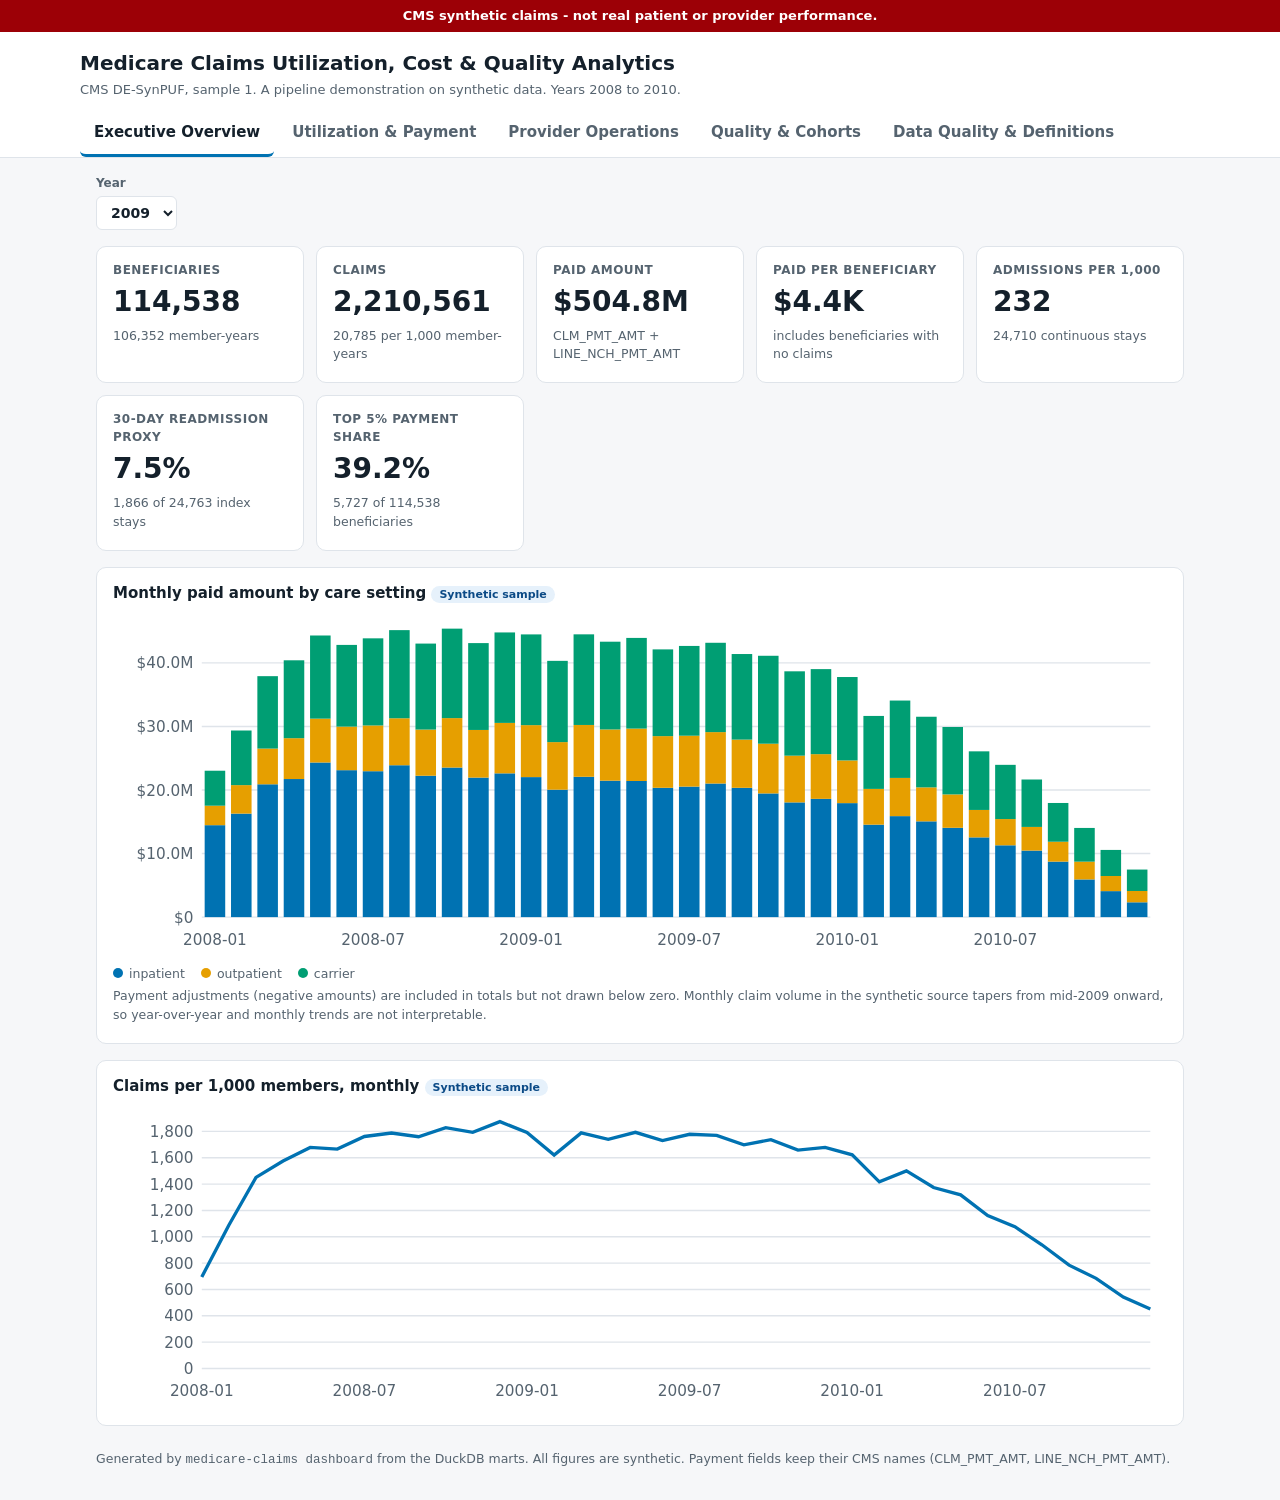
==== dashboard/index.html @ d61b6b9f "Medicare claims utilization, payment and quality analytics on CMS DE-SynPUF DuckDB star schema and m" ====
<!doctype html>
<html lang="en">
<head>
<meta charset="utf-8">
<meta name="viewport" content="width=device-width, initial-scale=1">
<title>Medicare Claims Analytics Dashboard</title>
<meta name="description" content="Utilization, payment and quality monitoring on CMS DE-SynPUF synthetic Medicare claims.">
<style>:root {
  --bg: #f6f7f9; --panel: #ffffff; --ink: #14202b; --muted: #55636f; --line: #dfe4ea; --accent: #0072B2;
  --c1: #0072B2; --c2: #E69F00; --c3: #009E73; --c4: #D55E00; --ok: #17703a; --bad: #b3282b; --warn-bg: #fdf1dc; --warn-fg: #7a4b00;
  --note-bg: #e6f1fb; --note-fg: #0b4a86;
}
@media (prefers-color-scheme: dark) {
  :root:not([data-theme="light"]):not([data-theme="dark"]) {
    --bg: #0f151b; --panel: #172029; --ink: #e8eef4; --muted: #9fb0bf; --line: #2a3745; --accent: #56b4e9;
    --c1: #56b4e9; --c2: #f0c060; --c3: #4fd1a5; --c4: #ff9e6b; --ok: #55d08a; --bad: #ff8583; --warn-bg: #3b2e14; --warn-fg: #f3cf8a;
    --note-bg: #16324d; --note-fg: #9cccf7;
  }
}
:root[data-theme="dark"] {
  --bg: #0f151b; --panel: #172029; --ink: #e8eef4; --muted: #9fb0bf; --line: #2a3745; --accent: #56b4e9;
  --c1: #56b4e9; --c2: #f0c060; --c3: #4fd1a5; --c4: #ff9e6b; --ok: #55d08a; --bad: #ff8583; --warn-bg: #3b2e14; --warn-fg: #f3cf8a;
  --note-bg: #16324d; --note-fg: #9cccf7;
}
:root[data-theme="light"] { color-scheme: light; } :root[data-theme="dark"] { color-scheme: dark; }
* { box-sizing: border-box; } html { color-scheme: light dark; }
body { margin: 0; background: var(--bg); color: var(--ink); font: 15px/1.5 system-ui, -apple-system, "Segoe UI", Roboto, sans-serif; }
header { background: var(--panel); border-bottom: 1px solid var(--line); padding: 16px 16px 0; }
.wrap { max-width: 1120px; margin: 0 auto; } h1 { font-size: 20px; margin: 0 0 2px; } .sub { color: var(--muted); margin: 0 0 12px; font-size: 13px; }
[role="tablist"] { display: flex; gap: 4px; overflow-x: auto; }
[role="tab"] { border: 0; background: none; color: var(--muted); padding: 10px 14px; font: inherit; font-weight: 600; cursor: pointer; border-bottom: 3px solid transparent; white-space: nowrap; }
[role="tab"][aria-selected="true"] { color: var(--ink); border-bottom-color: var(--accent); }
main { padding: 16px; max-width: 1120px; margin: 0 auto; display: grid; grid-template-columns: repeat(2, minmax(0, 1fr)); gap: 16px; align-items: start; }
main > .wide, main > .controls, main > .cards, main > .box { grid-column: 1 / -1; }
.controls { display: flex; flex-wrap: wrap; gap: 12px 18px; align-items: end; }
label { display: flex; flex-direction: column; gap: 4px; font-size: 12px; font-weight: 600; color: var(--muted); }
label.check { flex-direction: row; align-items: center; gap: 6px; font-weight: 500; font-size: 13px; color: var(--ink); }
select, button { font: inherit; font-size: 14px; color: var(--ink); background: var(--panel); border: 1px solid var(--line); border-radius: 6px; padding: 7px 10px; cursor: pointer; }
:focus-visible { outline: 3px solid var(--accent); outline-offset: 2px; }
.cards { display: grid; grid-template-columns: repeat(auto-fit, minmax(200px, 1fr)); gap: 12px; }
.card, .panel { background: var(--panel); border: 1px solid var(--line); border-radius: 10px; padding: 14px 16px; }
.card-label { font-size: 12px; font-weight: 600; color: var(--muted); text-transform: uppercase; letter-spacing: 0.04em; }
.card-value { font-size: 28px; font-weight: 700; margin: 2px 0; } .card-sub, .note { color: var(--muted); font-size: 12.5px; margin: 4px 0; }
.panel h2 { font-size: 15px; margin: 0 0 8px; }
.box { border-radius: 8px; padding: 10px 14px; font-size: 13.5px; } .box.note { background: var(--note-bg); color: var(--note-fg); } .box.warn { background: var(--warn-bg); color: var(--warn-fg); } .banner { background: #9c0006; color: #fff; text-align: center; font-weight: 700; padding: 6px 12px; font-size: 13px; }
.chart { width: 100%; height: auto; display: block; } .grid { stroke: var(--line); } .axis { fill: var(--muted); font-size: 11px; } .lab { fill: var(--ink); font-size: 12px; }
.table-wrap { overflow-x: auto; } table { border-collapse: collapse; width: 100%; font-size: 13px; }
th, td { padding: 7px 10px; border-bottom: 1px solid var(--line); text-align: left; white-space: nowrap; } th { font-size: 12px; color: var(--muted); font-weight: 600; } .num { text-align: right; font-variant-numeric: tabular-nums; }
.flag { color: var(--warn-fg); background: var(--warn-bg); border-radius: 999px; padding: 1px 8px; font-size: 11.5px; font-weight: 600; }
.ok { color: var(--ok); font-weight: 600; } .bad { color: var(--bad); font-weight: 600; }
.legend { display: flex; flex-wrap: wrap; gap: 6px 16px; font-size: 12.5px; color: var(--muted); margin-top: 6px; } .legend i { display: inline-block; width: 10px; height: 10px; border-radius: 50%; margin-right: 6px; }
footer { max-width: 1120px; margin: 0 auto; padding: 8px 16px 32px; color: var(--muted); font-size: 12.5px; }
ul.tight { margin: 4px 0; padding-left: 20px; } ul.tight li { margin: 3px 0; }
@media (max-width: 760px) { main { grid-template-columns: minmax(0, 1fr); padding: 12px 16px; } .card-value { font-size: 24px; } }
.line { fill: none; stroke: var(--accent); stroke-width: 2.4; }
.hit { fill: transparent; }
.tag { font-size: 11px; font-weight: 700; padding: 2px 8px; border-radius: 999px; white-space: nowrap; }
.tag-fact { background: var(--note-bg); color: var(--note-fg); }
.tag-model { background: var(--warn-bg); color: var(--warn-fg); }
.range { min-width: 260px; } .range input { width: 100%; }
.empty { padding: 24px; text-align: center; color: var(--muted); border: 1px dashed var(--line); border-radius: 10px; }
.link { background: none; border: 0; padding: 0; color: var(--accent); text-decoration: underline; cursor: pointer; font: inherit; }
input[type="search"] { font: inherit; font-size: 14px; color: var(--ink); background: var(--panel); border: 1px solid var(--line); border-radius: 6px; padding: 7px 10px; }
</style>
</head>
<body>
<div class="banner" role="note">CMS synthetic claims - not real patient or provider performance.</div>
<header><div class="wrap">
  <h1>Medicare Claims Utilization, Cost &amp; Quality Analytics</h1>
  <p class="sub">CMS DE-SynPUF, sample 1. A pipeline demonstration on synthetic data. <span id="status"></span></p>
  <div id="tabs" role="tablist" aria-label="Dashboard pages"></div>
</div></header>
<main id="view" role="tabpanel"></main>
<footer>Generated by <code>medicare-claims dashboard</code> from the DuckDB marts. All figures are synthetic. Payment fields keep their CMS names (CLM_PMT_AMT, LINE_NCH_PMT_AMT).</footer>
<script>window.DATA = {"kpi_annual":[{"year":2008,"beneficiaries":116352,"member_months":1287561,"member_years":107296.75,"claims":2025978,"payment_total":483275670.0,"payment_per_beneficiary":4153.5656456271,"payment_per_claim":238.5394461342,"claims_per_1000_member_years":18882.0071437392,"admissions":26262,"admissions_per_1000_member_years":244.7604424179,"payment_per_admission":9826.4366765669,"mean_length_of_stay_days":5.8803213769,"ed_proxy_visits":22494,"ed_proxy_per_1000_member_years":209.6428829391,"outpatient_visits_per_1000_member_years":2636.575665153,"readmission_eligible_index":25861,"readmission_events":3906,"readmission_rate":0.1510382429,"top_5pct_payment_share":0.4846640428},{"year":2009,"beneficiaries":114538,"member_months":1276226,"member_years":106352.1666666667,"claims":2210561,"payment_total":504801500.0,"payment_per_beneficiary":4407.2840454696,"payment_per_claim":228.3590002719,"claims_per_1000_member_years":20785.2935138447,"admissions":24710,"admissions_per_1000_member_years":232.3412937834,"payment_per_admission":9932.8599757183,"mean_length_of_stay_days":5.7928773776,"ed_proxy_visits":26334,"ed_proxy_per_1000_member_years":247.611316491,"outpatient_visits_per_1000_member_years":3031.043091114,"readmission_eligible_index":24763,"readmission_events":1866,"readmission_rate":0.0753543593,"top_5pct_payment_share":0.3921243697},{"year":2010,"beneficiaries":112754,"member_months":1252889,"member_years":104407.4166666667,"claims":1350500,"payment_total":286712060.0,"payment_per_beneficiary":2542.8105433067,"payment_per_claim":212.3006738245,"claims_per_1000_member_years":12934.9048479155,"admissions":13387,"admissions_per_1000_member_years":128.2188605695,"payment_per_admission":9927.1180996489,"mean_length_of_stay_days":5.5091506686,"ed_proxy_visits":13753,"ed_proxy_per_1000_member_years":131.7243586623,"outpatient_visits_per_1000_member_years":1666.2705155844,"readmission_eligible_index":13421,"readmission_events":577,"readmission_rate":0.0429923255,"top_5pct_payment_share":0.4308730508}],"monthly_utilization":[{"year_month":"2008-01","year":2008,"setting":"carrier","members":111058,"claims":65385,"unique_beneficiaries":28267,"admissions":null,"ed_proxy_visits":null,"outpatient_visits":null,"carrier_service_lines":127405,"claims_per_1000_members":588.7464207891},{"year_month":"2008-01","year":2008,"setting":"inpatient","members":111058,"claims":1533,"unique_beneficiaries":1371,"admissions":1454,"ed_proxy_visits":null,"outpatient_visits":null,"carrier_service_lines":null,"claims_per_1000_members":13.8035981199},{"year_month":"2008-01","year":2008,"setting":"outpatient","members":111058,"claims":10256,"unique_beneficiaries":8181,"admissions":null,"ed_proxy_visits":796,"outpatient_visits":10256,"carrier_service_lines":null,"claims_per_1000_members":92.3481424121},{"year_month":"2008-02","year":2008,"setting":"carrier","members":110398,"claims":102838,"unique_beneficiaries":41621,"admissions":null,"ed_proxy_visits":null,"outpatient_visits":null,"carrier_service_lines":200157,"claims_per_1000_members":931.5204985598},{"year_month":"2008-02","year":2008,"setting":"inpatient","members":110398,"claims":1805,"unique_beneficiaries":1594,"admissions":1680,"ed_proxy_visits":null,"outpatient_visits":null,"carrier_service_lines":null,"claims_per_1000_members":16.3499338756},{"year_month":"2008-02","year":2008,"setting":"outpatient","members":110398,"claims":15383,"unique_beneficiaries":11941,"admissions":null,"ed_proxy_visits":1238,"outpatient_visits":15383,"carrier_service_lines":null,"claims_per_1000_members":139.3412924147},{"year_month":"2008-03","year":2008,"setting":"carrier","members":109809,"claims":135921,"unique_beneficiaries":52408,"admissions":null,"ed_proxy_visits":null,"outpatient_visits":null,"carrier_service_lines":264760,"claims_per_1000_members":1237.7947162801},{"year_month":"2008-03","year":2008,"setting":"inpatient","members":109809,"claims":2300,"unique_beneficiaries":2076,"admissions":2161,"ed_proxy_visits":null,"outpatient_visits":null,"carrier_service_lines":null,"claims_per_1000_members":20.9454598439},{"year_month":"2008-03","year":2008,"setting":"outpatient","members":109809,"claims":21051,"unique_beneficiaries":16046,"admissions":null,"ed_proxy_visits":1707,"outpatient_visits":21051,"carrier_service_lines":null,"claims_per_1000_members":191.7055979018},{"year_month":"2008-04","year":2008,"setting":"carrier","members":109187,"claims":146516,"unique_beneficiaries":56501,"admissions":null,"ed_proxy_visits":null,"outpatient_visits":null,"carrier_service_lines":285042,"claims_per_1000_members":1341.8813595025},{"year_month":"2008-04","year":2008,"setting":"inpatient","members":109187,"claims":2320,"unique_beneficiaries":2082,"admissions":2196,"ed_proxy_visits":null,"outpatient_visits":null,"carrier_service_lines":null,"claims_per_1000_members":21.2479507634},{"year_month":"2008-04","year":2008,"setting":"outpatient","members":109187,"claims":23164,"unique_beneficiaries":17534,"admissions":null,"ed_proxy_visits":1852,"outpatient_visits":23164,"carrier_service_lines":null,"claims_per_1000_members":212.1497980529},{"year_month":"2008-05","year":2008,"setting":"carrier","members":108578,"claims":154711,"unique_beneficiaries":58937,"admissions":null,"ed_proxy_visits":null,"outpatient_visits":null,"carrier_service_lines":302802,"claims_per_1000_members":1424.8834938938},{"year_month":"2008-05","year":2008,"setting":"inpatient","members":108578,"claims":2585,"unique_beneficiaries":2268,"admissions":2420,"ed_proxy_visits":null,"outpatient_visits":null,"carrier_service_lines":null,"claims_per_1000_members":23.8077695297},{"year_month":"2008-05","year":2008,"setting":"outpatient","members":108578,"claims":24918,"unique_beneficiaries":18786,"admissions":null,"ed_proxy_visits":1924,"outpatient_visits":24918,"carrier_service_lines":null,"claims_per_1000_members":229.4940043103},{"year_month":"2008-06","year":2008,"setting":"carrier","members":107859,"claims":152202,"unique_beneficiaries":59323,"admissions":null,"ed_proxy_visits":null,"outpatient_visits":null,"carrier_service_lines":297309,"claims_per_1000_members":1411.1200734292},{"year_month":"2008-06","year":2008,"setting":"inpatient","members":107859,"claims":2455,"unique_beneficiaries":2194,"admissions":2303,"ed_proxy_visits":null,"outpatient_visits":null,"carrier_service_lines":null,"claims_per_1000_members":22.7611974893},{"year_month":"2008-06","year":2008,"setting":"outpatient","members":107859,"claims":25063,"unique_beneficiaries":19105,"admissions":null,"ed_proxy_visits":1961,"outpatient_visits":25063,"carrier_service_lines":null,"claims_per_1000_members":232.3681843889},{"year_month":"2008-07","year":2008,"setting":"carrier","members":107171,"claims":159898,"unique_beneficiaries":61091,"admissions":null,"ed_proxy_visits":null,"outpatient_visits":null,"carrier_service_lines":314742,"claims_per_1000_members":1491.9894374411},{"year_month":"2008-07","year":2008,"setting":"inpatient","members":107171,"claims":2467,"unique_beneficiaries":2233,"admissions":2342,"ed_proxy_visits":null,"outpatient_visits":null,"carrier_service_lines":null,"claims_per_1000_members":23.019286934},{"year_month":"2008-07","year":2008,"setting":"outpatient","members":107171,"claims":26414,"unique_beneficiaries":19968,"admissions":null,"ed_proxy_visits":2024,"outpatient_visits":26414,"carrier_service_lines":null,"claims_per_1000_members":246.4659282828},{"year_month":"2008-08","year":2008,"setting":"carrier","members":106412,"claims":160504,"unique_beneficiaries":61934,"admissions":null,"ed_proxy_visits":null,"outpatient_visits":null,"carrier_service_lines":313086,"claims_per_1000_members":1508.3261286321},{"year_month":"2008-08","year":2008,"setting":"inpatient","members":106412,"claims":2586,"unique_beneficiaries":2330,"admissions":2469,"ed_proxy_visits":null,"outpatient_visits":null,"carrier_service_lines":null,"claims_per_1000_members":24.301770477},{"year_month":"2008-08","year":2008,"setting":"outpatient","members":106412,"claims":27203,"unique_beneficiaries":20675,"admissions":null,"ed_proxy_visits":2151,"outpatient_visits":27203,"carrier_service_lines":null,"claims_per_1000_members":255.6384618276},{"year_month":"2008-09","year":2008,"setting":"carrier","members":105655,"claims":157037,"unique_beneficiaries":62000,"admissions":null,"ed_proxy_visits":null,"outpatient_visits":null,"carrier_service_lines":307921,"claims_per_1000_members":1486.3186787185},{"year_month":"2008-09","year":2008,"setting":"inpatient","members":105655,"claims":2454,"unique_beneficiaries":2257,"admissions":2347,"ed_proxy_visits":null,"outpatient_visits":null,"carrier_service_lines":null,"claims_per_1000_members":23.2265392078},{"year_month":"2008-09","year":2008,"setting":"outpatient","members":105655,"claims":26418,"unique_beneficiaries":20264,"admissions":null,"ed_proxy_visits":2170,"outpatient_visits":26418,"carrier_service_lines":null,"claims_per_1000_members":250.0402252615},{"year_month":"2008-10","year":2008,"setting":"carrier","members":104778,"claims":161664,"unique_beneficiaries":62798,"admissions":null,"ed_proxy_visits":null,"outpatient_visits":null,"carrier_service_lines":317590,"claims_per_1000_members":1542.9193151234},{"year_month":"2008-10","year":2008,"setting":"inpatient","members":104778,"claims":2506,"unique_beneficiaries":2290,"admissions":2397,"ed_proxy_visits":null,"outpatient_visits":null,"carrier_service_lines":null,"claims_per_1000_members":23.917234534},{"year_month":"2008-10","year":2008,"setting":"outpatient","members":104778,"claims":27482,"unique_beneficiaries":20935,"admissions":null,"ed_proxy_visits":2151,"outpatient_visits":27482,"carrier_service_lines":null,"claims_per_1000_members":262.2878848613},{"year_month":"2008-11","year":2008,"setting":"carrier","members":103848,"claims":156810,"unique_beneficiaries":62327,"admissions":null,"ed_proxy_visits":null,"outpatient_visits":null,"carrier_service_lines":306947,"claims_per_1000_members":1509.9953778599},{"year_month":"2008-11","year":2008,"setting":"inpatient","members":103848,"claims":2341,"unique_beneficiaries":2161,"admissions":2241,"ed_proxy_visits":null,"outpatient_visits":null,"carrier_service_lines":null,"claims_per_1000_members":22.5425622063},{"year_month":"2008-11","year":2008,"setting":"outpatient","members":103848,"claims":27104,"unique_beneficiaries":20973,"admissions":null,"ed_proxy_visits":2165,"outpatient_visits":27104,"carrier_service_lines":null,"claims_per_1000_members":260.9968415376},{"year_month":"2008-12","year":2008,"setting":"carrier","members":102808,"claims":161916,"unique_beneficiaries":63155,"admissions":null,"ed_proxy_visits":null,"outpatient_visits":null,"carrier_service_lines":319601,"claims_per_1000_members":1574.9358026613},{"year_month":"2008-12","year":2008,"setting":"inpatient","members":102808,"claims":2328,"unique_beneficiaries":2168,"admissions":2252,"ed_proxy_visits":null,"outpatient_visits":null,"carrier_service_lines":null,"claims_per_1000_members":22.6441522061},{"year_month":"2008-12","year":2008,"setting":"outpatient","members":102808,"claims":28440,"unique_beneficiaries":21752,"admissions":null,"ed_proxy_visits":2355,"outpatient_visits":28440,"carrier_service_lines":null,"claims_per_1000_members":276.6321687028},{"year_month":"2009-01","year":2009,"setting":"carrier","members":107297,"claims":161275,"unique_beneficiaries":63349,"admissions":null,"ed_proxy_visits":null,"outpatient_visits":null,"carrier_service_lines":319707,"claims_per_1000_members":1503.0709153098},{"year_month":"2009-01","year":2009,"setting":"inpatient","members":107297,"claims":2331,"unique_beneficiaries":2188,"admissions":2262,"ed_proxy_visits":null,"outpatient_visits":null,"carrier_service_lines":null,"claims_per_1000_members":21.724745333},{"year_month":"2009-01","year":2009,"setting":"outpatient","members":107297,"claims":28633,"unique_beneficiaries":21895,"admissions":null,"ed_proxy_visits":2283,"outpatient_visits":28633,"carrier_service_lines":null,"claims_per_1000_members":266.8574144664},{"year_month":"2009-02","year":2009,"setting":"carrier","members":107105,"claims":145547,"unique_beneficiaries":61029,"admissions":null,"ed_proxy_visits":null,"outpatient_visits":null,"carrier_service_lines":286995,"claims_per_1000_members":1358.9188179824},{"year_month":"2009-02","year":2009,"setting":"inpatient","members":107105,"claims":2014,"unique_beneficiaries":1912,"admissions":1963,"ed_proxy_visits":null,"outpatient_visits":null,"carrier_service_lines":null,"claims_per_1000_members":18.8039774053},{"year_month":"2009-02","year":2009,"setting":"outpatient","members":107105,"claims":25970,"unique_beneficiaries":20417,"admissions":null,"ed_proxy_visits":2157,"outpatient_visits":25970,"carrier_service_lines":null,"claims_per_1000_members":242.4723402269},{"year_month":"2009-03","year":2009,"setting":"carrier","members":106934,"claims":160601,"unique_beneficiaries":63440,"admissions":null,"ed_proxy_visits":null,"outpatient_visits":null,"carrier_service_lines":318757,"claims_per_1000_members":1501.8703125292},{"year_month":"2009-03","year":2009,"setting":"inpatient","members":106934,"claims":2216,"unique_beneficiaries":2121,"admissions":2172,"ed_proxy_visits":null,"outpatient_visits":null,"carrier_service_lines":null,"claims_per_1000_members":20.7230628238},{"year_month":"2009-03","year":2009,"setting":"outpatient","members":106934,"claims":28509,"unique_beneficiaries":22038,"admissions":null,"ed_proxy_visits":2346,"outpatient_visits":28509,"carrier_service_lines":null,"claims_per_1000_members":266.6036994782},{"year_month":"2009-04","year":2009,"setting":"carrier","members":106774,"claims":155798,"unique_beneficiaries":63019,"admissions":null,"ed_proxy_visits":null,"outpatient_visits":null,"carrier_service_lines":309709,"claims_per_1000_members":1459.1379923952},{"year_month":"2009-04","year":2009,"setting":"inpatient","members":106774,"claims":2184,"unique_beneficiaries":2086,"admissions":2135,"ed_proxy_visits":null,"outpatient_visits":null,"carrier_service_lines":null,"claims_per_1000_members":20.4544177421},{"year_month":"2009-04","year":2009,"setting":"outpatient","members":106774,"claims":27813,"unique_beneficiaries":21541,"admissions":null,"ed_proxy_visits":2283,"outpatient_visits":27813,"carrier_service_lines":null,"claims_per_1000_members":260.484762208},{"year_month":"2009-05","year":2009,"setting":"carrier","members":106609,"claims":160508,"unique_beneficiaries":63642,"admissions":null,"ed_proxy_visits":null,"outpatient_visits":null,"carrier_service_lines":319934,"claims_per_1000_members":1505.5764522695},{"year_month":"2009-05","year":2009,"setting":"inpatient","members":106609,"claims":2215,"unique_beneficiaries":2120,"admissions":2171,"ed_proxy_visits":null,"outpatient_visits":null,"carrier_service_lines":null,"claims_per_1000_members":20.7768574886},{"year_month":"2009-05","year":2009,"setting":"outpatient","members":106609,"claims":28405,"unique_beneficiaries":22063,"admissions":null,"ed_proxy_visits":2291,"outpatient_visits":28405,"carrier_service_lines":null,"claims_per_1000_members":266.4409196222},{"year_month":"2009-06","year":2009,"setting":"carrier","members":106440,"claims":154693,"unique_beneficiaries":62880,"admissions":null,"ed_proxy_visits":null,"outpatient_visits":null,"carrier_service_lines":308630,"claims_per_1000_members":1453.3352123262},{"year_month":"2009-06","year":2009,"setting":"inpatient","members":106440,"claims":2117,"unique_beneficiaries":2030,"admissions":2073,"ed_proxy_visits":null,"outpatient_visits":null,"carrier_service_lines":null,"claims_per_1000_members":19.8891394213},{"year_month":"2009-06","year":2009,"setting":"outpatient","members":106440,"claims":27392,"unique_beneficiaries":21435,"admissions":null,"ed_proxy_visits":2210,"outpatient_visits":27392,"carrier_service_lines":null,"claims_per_1000_members":257.3468620819},{"year_month":"2009-07","year":2009,"setting":"carrier","members":106267,"claims":159153,"unique_beneficiaries":63623,"admissions":null,"ed_proxy_visits":null,"outpatient_visits":null,"carrier_service_lines":317537,"claims_per_1000_members":1497.6709608816},{"year_month":"2009-07","year":2009,"setting":"inpatient","members":106267,"claims":2086,"unique_beneficiaries":2010,"admissions":2046,"ed_proxy_visits":null,"outpatient_visits":null,"carrier_service_lines":null,"claims_per_1000_members":19.6298004084},{"year_month":"2009-07","year":2009,"setting":"outpatient","members":106267,"claims":27717,"unique_beneficiaries":21515,"admissions":null,"ed_proxy_visits":2324,"outpatient_visits":27717,"carrier_service_lines":null,"claims_per_1000_members":260.8241504889},{"year_month":"2009-08","year":2009,"setting":"carrier","members":106107,"claims":157974,"unique_beneficiaries":63525,"admissions":null,"ed_proxy_visits":null,"outpatient_visits":null,"carrier_service_lines":315047,"claims_per_1000_members":1488.8178913738},{"year_month":"2009-08","year":2009,"setting":"inpatient","members":106107,"claims":2138,"unique_beneficiaries":2046,"admissions":2106,"ed_proxy_visits":null,"outpatient_visits":null,"carrier_service_lines":null,"claims_per_1000_members":20.1494717596},{"year_month":"2009-08","year":2009,"setting":"outpatient","members":106107,"claims":27641,"unique_beneficiaries":21434,"admissions":null,"ed_proxy_visits":2232,"outpatient_visits":27641,"carrier_service_lines":null,"claims_per_1000_members":260.5011921928},{"year_month":"2009-09","year":2009,"setting":"carrier","members":105940,"claims":151797,"unique_beneficiaries":62562,"admissions":null,"ed_proxy_visits":null,"outpatient_visits":null,"carrier_service_lines":302746,"claims_per_1000_members":1432.8582216349},{"year_month":"2009-09","year":2009,"setting":"inpatient","members":105940,"claims":2126,"unique_beneficiaries":2023,"admissions":2076,"ed_proxy_visits":null,"outpatient_visits":null,"carrier_service_lines":null,"claims_per_1000_members":20.0679629979},{"year_month":"2009-09","year":2009,"setting":"outpatient","members":105940,"claims":26050,"unique_beneficiaries":20497,"admissions":null,"ed_proxy_visits":2172,"outpatient_visits":26050,"carrier_service_lines":null,"claims_per_1000_members":245.8939022088},{"year_month":"2009-10","year":2009,"setting":"carrier","members":105765,"claims":155679,"unique_beneficiaries":63145,"admissions":null,"ed_proxy_visits":null,"outpatient_visits":null,"carrier_service_lines":310929,"claims_per_1000_members":1471.9330591405},{"year_month":"2009-10","year":2009,"setting":"inpatient","members":105765,"claims":2006,"unique_beneficiaries":1937,"admissions":1974,"ed_proxy_visits":null,"outpatient_visits":null,"carrier_service_lines":null,"claims_per_1000_members":18.9665768449},{"year_month":"2009-10","year":2009,"setting":"outpatient","members":105765,"claims":26016,"unique_beneficiaries":20352,"admissions":null,"ed_proxy_visits":2117,"outpatient_visits":26016,"carrier_service_lines":null,"claims_per_1000_members":245.9792937172},{"year_month":"2009-11","year":2009,"setting":"carrier","members":105585,"claims":148836,"unique_beneficiaries":62043,"admissions":null,"ed_proxy_visits":null,"outpatient_visits":null,"carrier_service_lines":298162,"claims_per_1000_members":1409.6320500071},{"year_month":"2009-11","year":2009,"setting":"inpatient","members":105585,"claims":1901,"unique_beneficiaries":1836,"admissions":1867,"ed_proxy_visits":null,"outpatient_visits":null,"carrier_service_lines":null,"claims_per_1000_members":18.0044513899},{"year_month":"2009-11","year":2009,"setting":"outpatient","members":105585,"claims":24322,"unique_beneficiaries":19196,"admissions":null,"ed_proxy_visits":2016,"outpatient_visits":24322,"carrier_service_lines":null,"claims_per_1000_members":230.3546905337},{"year_month":"2009-12","year":2009,"setting":"carrier","members":105403,"claims":151112,"unique_beneficiaries":62237,"admissions":null,"ed_proxy_visits":null,"outpatient_visits":null,"carrier_service_lines":301431,"claims_per_1000_members":1433.659383509},{"year_month":"2009-12","year":2009,"setting":"inpatient","members":105403,"claims":1896,"unique_beneficiaries":1834,"admissions":1865,"ed_proxy_visits":null,"outpatient_visits":null,"carrier_service_lines":null,"claims_per_1000_members":17.9881028054},{"year_month":"2009-12","year":2009,"setting":"outpatient","members":105403,"claims":23890,"unique_beneficiaries":18910,"admissions":null,"ed_proxy_visits":1903,"outpatient_visits":23890,"carrier_service_lines":null,"claims_per_1000_members":226.6538903067},{"year_month":"2010-01","year":2010,"setting":"carrier","members":106435,"claims":148270,"unique_beneficiaries":61170,"admissions":null,"ed_proxy_visits":null,"outpatient_visits":null,"carrier_service_lines":296713,"claims_per_1000_members":1393.0567952271},{"year_month":"2010-01","year":2010,"setting":"inpatient","members":106435,"claims":1786,"unique_beneficiaries":1720,"admissions":1761,"ed_proxy_visits":null,"outpatient_visits":null,"carrier_service_lines":null,"claims_per_1000_members":16.7801944849},{"year_month":"2010-01","year":2010,"setting":"outpatient","members":106435,"claims":22594,"unique_beneficiaries":17890,"admissions":null,"ed_proxy_visits":1740,"outpatient_visits":22594,"carrier_service_lines":null,"claims_per_1000_members":212.2797951802},{"year_month":"2010-02","year":2010,"setting":"carrier","members":106126,"claims":129653,"unique_beneficiaries":57454,"admissions":null,"ed_proxy_visits":null,"outpatient_visits":null,"carrier_service_lines":258106,"claims_per_1000_members":1221.6893127038},{"year_month":"2010-02","year":2010,"setting":"inpatient","members":106126,"claims":1533,"unique_beneficiaries":1495,"admissions":1502,"ed_proxy_visits":null,"outpatient_visits":null,"carrier_service_lines":null,"claims_per_1000_members":14.445093568},{"year_month":"2010-02","year":2010,"setting":"outpatient","members":106126,"claims":19264,"unique_beneficiaries":15625,"admissions":null,"ed_proxy_visits":1600,"outpatient_visits":19264,"carrier_service_lines":null,"claims_per_1000_members":181.520079905},{"year_month":"2010-03","year":2010,"setting":"carrier","members":105875,"claims":137200,"unique_beneficiaries":57821,"admissions":null,"ed_proxy_visits":null,"outpatient_visits":null,"carrier_service_lines":273465,"claims_per_1000_members":1295.867768595},{"year_month":"2010-03","year":2010,"setting":"inpatient","members":105875,"claims":1553,"unique_beneficiaries":1509,"admissions":1532,"ed_proxy_visits":null,"outpatient_visits":null,"carrier_service_lines":null,"claims_per_1000_members":14.6682408501},{"year_month":"2010-03","year":2010,"setting":"outpatient","members":105875,"claims":20157,"unique_beneficiaries":16106,"admissions":null,"ed_proxy_visits":1627,"outpatient_visits":20157,"carrier_service_lines":null,"claims_per_1000_members":190.3848878394},{"year_month":"2010-04","year":2010,"setting":"carrier","members":105570,"claims":125580,"unique_beneficiaries":54545,"admissions":null,"ed_proxy_visits":null,"outpatient_visits":null,"carrier_service_lines":251058,"claims_per_1000_members":1189.5424836601},{"year_month":"2010-04","year":2010,"setting":"inpatient","members":105570,"claims":1481,"unique_beneficiaries":1430,"admissions":1458,"ed_proxy_visits":null,"outpatient_visits":null,"carrier_service_lines":null,"claims_per_1000_members":14.0286066117},{"year_month":"2010-04","year":2010,"setting":"outpatient","members":105570,"claims":18017,"unique_beneficiaries":14553,"admissions":null,"ed_proxy_visits":1428,"outpatient_visits":18017,"carrier_service_lines":null,"claims_per_1000_members":170.664014398},{"year_month":"2010-05","year":2010,"setting":"carrier","members":105215,"claims":120031,"unique_beneficiaries":52078,"admissions":null,"ed_proxy_visits":null,"outpatient_visits":null,"carrier_service_lines":240285,"claims_per_1000_members":1140.8164235138},{"year_month":"2010-05","year":2010,"setting":"inpatient","members":105215,"claims":1445,"unique_beneficiaries":1401,"admissions":1423,"ed_proxy_visits":null,"outpatient_visits":null,"carrier_service_lines":null,"claims_per_1000_members":13.7337832058},{"year_month":"2010-05","year":2010,"setting":"outpatient","members":105215,"claims":17193,"unique_beneficiaries":13839,"admissions":null,"ed_proxy_visits":1363,"outpatient_visits":17193,"carrier_service_lines":null,"claims_per_1000_members":163.4082592786},{"year_month":"2010-06","year":2010,"setting":"carrier","members":104821,"claims":105292,"unique_beneficiaries":47468,"admissions":null,"ed_proxy_visits":null,"outpatient_visits":null,"carrier_service_lines":210614,"claims_per_1000_members":1004.4933744192},{"year_month":"2010-06","year":2010,"setting":"inpatient","members":104821,"claims":1312,"unique_beneficiaries":1276,"admissions":1291,"ed_proxy_visits":null,"outpatient_visits":null,"carrier_service_lines":null,"claims_per_1000_members":12.516575877},{"year_month":"2010-06","year":2010,"setting":"outpatient","members":104821,"claims":15097,"unique_beneficiaries":12356,"admissions":null,"ed_proxy_visits":1153,"outpatient_visits":15097,"carrier_service_lines":null,"claims_per_1000_members":144.0264832429},{"year_month":"2010-07","year":2010,"setting":"carrier","members":104410,"claims":97062,"unique_beneficiaries":43691,"admissions":null,"ed_proxy_visits":null,"outpatient_visits":null,"carrier_service_lines":193821,"claims_per_1000_members":929.6235992721},{"year_month":"2010-07","year":2010,"setting":"inpatient","members":104410,"claims":1199,"unique_beneficiaries":1169,"admissions":1187,"ed_proxy_visits":null,"outpatient_visits":null,"carrier_service_lines":null,"claims_per_1000_members":11.4835743703},{"year_month":"2010-07","year":2010,"setting":"outpatient","members":104410,"claims":14193,"unique_beneficiaries":11504,"admissions":null,"ed_proxy_visits":1091,"outpatient_visits":14193,"carrier_service_lines":null,"claims_per_1000_members":135.9352552438},{"year_month":"2010-08","year":2010,"setting":"carrier","members":103979,"claims":84096,"unique_beneficiaries":38789,"admissions":null,"ed_proxy_visits":null,"outpatient_visits":null,"carrier_service_lines":168472,"claims_per_1000_members":808.7786956982},{"year_month":"2010-08","year":2010,"setting":"inpatient","members":103979,"claims":1068,"unique_beneficiaries":1051,"admissions":1058,"ed_proxy_visits":null,"outpatient_visits":null,"carrier_service_lines":null,"claims_per_1000_members":10.2713047827},{"year_month":"2010-08","year":2010,"setting":"outpatient","members":103979,"claims":12443,"unique_beneficiaries":10159,"admissions":null,"ed_proxy_visits":955,"outpatient_visits":12443,"carrier_service_lines":null,"claims_per_1000_members":119.6683945797},{"year_month":"2010-09","year":2010,"setting":"carrier","members":103499,"claims":69568,"unique_beneficiaries":33382,"admissions":null,"ed_proxy_visits":null,"outpatient_visits":null,"carrier_service_lines":138620,"claims_per_1000_members":672.161083682},{"year_month":"2010-09","year":2010,"setting":"inpatient","members":103499,"claims":912,"unique_beneficiaries":901,"admissions":907,"ed_proxy_visits":null,"outpatient_visits":null,"carrier_service_lines":null,"claims_per_1000_members":8.8116793399},{"year_month":"2010-09","year":2010,"setting":"outpatient","members":103499,"claims":10733,"unique_beneficiaries":8916,"admissions":null,"ed_proxy_visits":809,"outpatient_visits":10733,"carrier_service_lines":null,"claims_per_1000_members":103.7014850385},{"year_month":"2010-10","year":2010,"setting":"carrier","members":102973,"claims":60347,"unique_beneficiaries":29079,"admissions":null,"ed_proxy_visits":null,"outpatient_visits":null,"carrier_service_lines":120455,"claims_per_1000_members":586.0468278092},{"year_month":"2010-10","year":2010,"setting":"inpatient","members":102973,"claims":627,"unique_beneficiaries":619,"admissions":622,"ed_proxy_visits":null,"outpatient_visits":null,"carrier_service_lines":null,"claims_per_1000_members":6.0889747798},{"year_month":"2010-10","year":2010,"setting":"outpatient","members":102973,"claims":9461,"unique_beneficiaries":7850,"admissions":null,"ed_proxy_visits":732,"outpatient_visits":9461,"carrier_service_lines":null,"claims_per_1000_members":91.8784535752},{"year_month":"2010-11","year":2010,"setting":"carrier","members":102369,"claims":47079,"unique_beneficiaries":23852,"admissions":null,"ed_proxy_visits":null,"outpatient_visits":null,"carrier_service_lines":93260,"claims_per_1000_members":459.8950854263},{"year_month":"2010-11","year":2010,"setting":"inpatient","members":102369,"claims":396,"unique_beneficiaries":385,"admissions":390,"ed_proxy_visits":null,"outpatient_visits":null,"carrier_service_lines":null,"claims_per_1000_members":3.8683585851},{"year_month":"2010-11","year":2010,"setting":"outpatient","members":102369,"claims":8007,"unique_beneficiaries":6678,"admissions":null,"ed_proxy_visits":677,"outpatient_visits":8007,"carrier_service_lines":null,"claims_per_1000_members":78.2170383612},{"year_month":"2010-12","year":2010,"setting":"carrier","members":101617,"claims":38782,"unique_beneficiaries":19818,"admissions":null,"ed_proxy_visits":null,"outpatient_visits":null,"carrier_service_lines":76865,"claims_per_1000_members":381.6487398762},{"year_month":"2010-12","year":2010,"setting":"inpatient","members":101617,"claims":257,"unique_beneficiaries":257,"admissions":256,"ed_proxy_visits":null,"outpatient_visits":null,"carrier_service_lines":null,"claims_per_1000_members":2.5291043821},{"year_month":"2010-12","year":2010,"setting":"outpatient","members":101617,"claims":6812,"unique_beneficiaries":5763,"admissions":null,"ed_proxy_visits":578,"outpatient_visits":6812,"carrier_service_lines":null,"claims_per_1000_members":67.0360274364}],"monthly_payments":[{"year_month":"2008-01","year":2008,"setting":"carrier","payment_source_field":"LINE_NCH_PMT_AMT_1..13 (sum of lines)","claims":65385,"payment_amount":5504620.0,"negative_payment_claims":0,"zero_payment_claims":7131,"payment_per_claim":84.1878106599},{"year_month":"2008-01","year":2008,"setting":"inpatient","payment_source_field":"CLM_PMT_AMT (sum of segments)","claims":1533,"payment_amount":14466480.0,"negative_payment_claims":1,"zero_payment_claims":54,"payment_per_claim":9436.7123287671},{"year_month":"2008-01","year":2008,"setting":"outpatient","payment_source_field":"CLM_PMT_AMT (sum of segments)","claims":10256,"payment_amount":3064860.0,"negative_payment_claims":37,"zero_payment_claims":430,"payment_per_claim":298.8358034321},{"year_month":"2008-02","year":2008,"setting":"carrier","payment_source_field":"LINE_NCH_PMT_AMT_1..13 (sum of lines)","claims":102838,"payment_amount":8595400.0,"negative_payment_claims":0,"zero_payment_claims":11131,"payment_per_claim":83.5819444174},{"year_month":"2008-02","year":2008,"setting":"inpatient","payment_source_field":"CLM_PMT_AMT (sum of segments)","claims":1805,"payment_amount":16289110.0,"negative_payment_claims":0,"zero_payment_claims":81,"payment_per_claim":9024.4376731302},{"year_month":"2008-02","year":2008,"setting":"outpatient","payment_source_field":"CLM_PMT_AMT (sum of segments)","claims":15383,"payment_amount":4480900.0,"negative_payment_claims":40,"zero_payment_claims":629,"payment_per_claim":291.289085354},{"year_month":"2008-03","year":2008,"setting":"carrier","payment_source_field":"LINE_NCH_PMT_AMT_1..13 (sum of lines)","claims":135921,"payment_amount":11396260.0,"negative_payment_claims":0,"zero_payment_claims":14838,"payment_per_claim":83.8447333377},{"year_month":"2008-03","year":2008,"setting":"inpatient","payment_source_field":"CLM_PMT_AMT (sum of segments)","claims":2300,"payment_amount":20901530.0,"negative_payment_claims":2,"zero_payment_claims":92,"payment_per_claim":9087.6217391304},{"year_month":"2008-03","year":2008,"setting":"outpatient","payment_source_field":"CLM_PMT_AMT (sum of segments)","claims":21051,"payment_amount":5619130.0,"negative_payment_claims":76,"zero_payment_claims":839,"payment_per_claim":266.9293620256},{"year_month":"2008-04","year":2008,"setting":"carrier","payment_source_field":"LINE_NCH_PMT_AMT_1..13 (sum of lines)","claims":146516,"payment_amount":12258090.0,"negative_payment_claims":0,"zero_payment_claims":15929,"payment_per_claim":83.6638319364},{"year_month":"2008-04","year":2008,"setting":"inpatient","payment_source_field":"CLM_PMT_AMT (sum of segments)","claims":2320,"payment_amount":21728870.0,"negative_payment_claims":3,"zero_payment_claims":82,"payment_per_claim":9365.8922413793},{"year_month":"2008-04","year":2008,"setting":"outpatient","payment_source_field":"CLM_PMT_AMT (sum of segments)","claims":23164,"payment_amount":6427460.0,"negative_payment_claims":79,"zero_payment_claims":949,"payment_per_claim":277.4762562597},{"year_month":"2008-05","year":2008,"setting":"carrier","payment_source_field":"LINE_NCH_PMT_AMT_1..13 (sum of lines)","claims":154711,"payment_amount":13086040.0,"negative_payment_claims":0,"zero_payment_claims":16632,"payment_per_claim":84.5837723239},{"year_month":"2008-05","year":2008,"setting":"inpatient","payment_source_field":"CLM_PMT_AMT (sum of segments)","claims":2585,"payment_amount":24332340.0,"negative_payment_claims":1,"zero_payment_claims":103,"payment_per_claim":9412.8974854932},{"year_month":"2008-05","year":2008,"setting":"outpatient","payment_source_field":"CLM_PMT_AMT (sum of segments)","claims":24918,"payment_amount":6898610.0,"negative_payment_claims":77,"zero_payment_claims":985,"payment_per_claim":276.8524761217},{"year_month":"2008-06","year":2008,"setting":"carrier","payment_source_field":"LINE_NCH_PMT_AMT_1..13 (sum of lines)","claims":152202,"payment_amount":12855600.0,"negative_payment_claims":0,"zero_payment_claims":16190,"payment_per_claim":84.4640674893},{"year_month":"2008-06","year":2008,"setting":"inpatient","payment_source_field":"CLM_PMT_AMT (sum of segments)","claims":2455,"payment_amount":23121910.0,"negative_payment_claims":1,"zero_payment_claims":98,"payment_per_claim":9418.2932790224},{"year_month":"2008-06","year":2008,"setting":"outpatient","payment_source_field":"CLM_PMT_AMT (sum of segments)","claims":25063,"payment_amount":6858190.0,"negative_payment_claims":103,"zero_payment_claims":1023,"payment_per_claim":273.638032159},{"year_month":"2008-07","year":2008,"setting":"carrier","payment_source_field":"LINE_NCH_PMT_AMT_1..13 (sum of lines)","claims":159898,"payment_amount":13710740.0,"negative_payment_claims":0,"zero_payment_claims":16923,"payment_per_claim":85.7467885777},{"year_month":"2008-07","year":2008,"setting":"inpatient","payment_source_field":"CLM_PMT_AMT (sum of segments)","claims":2467,"payment_amount":22959390.0,"negative_payment_claims":3,"zero_payment_claims":99,"payment_per_claim":9306.6031617349},{"year_month":"2008-07","year":2008,"setting":"outpatient","payment_source_field":"CLM_PMT_AMT (sum of segments)","claims":26414,"payment_amount":7199790.0,"negative_payment_claims":84,"zero_payment_claims":1039,"payment_per_claim":272.5747709548},{"year_month":"2008-08","year":2008,"setting":"carrier","payment_source_field":"LINE_NCH_PMT_AMT_1..13 (sum of lines)","claims":160504,"payment_amount":13869400.0,"negative_payment_claims":0,"zero_payment_claims":16891,"payment_per_claim":86.4115536061},{"year_month":"2008-08","year":2008,"setting":"inpatient","payment_source_field":"CLM_PMT_AMT (sum of segments)","claims":2586,"payment_amount":23899310.0,"negative_payment_claims":1,"zero_payment_claims":99,"payment_per_claim":9241.8058778036},{"year_month":"2008-08","year":2008,"setting":"outpatient","payment_source_field":"CLM_PMT_AMT (sum of segments)","claims":27203,"payment_amount":7393050.0,"negative_payment_claims":86,"zero_payment_claims":1022,"payment_per_claim":271.7733338235},{"year_month":"2008-09","year":2008,"setting":"carrier","payment_source_field":"LINE_NCH_PMT_AMT_1..13 (sum of lines)","claims":157037,"payment_amount":13531740.0,"negative_payment_claims":0,"zero_payment_claims":16313,"payment_per_claim":86.1691193795},{"year_month":"2008-09","year":2008,"setting":"inpatient","payment_source_field":"CLM_PMT_AMT (sum of segments)","claims":2454,"payment_amount":22247100.0,"negative_payment_claims":3,"zero_payment_claims":86,"payment_per_claim":9065.6479217604},{"year_month":"2008-09","year":2008,"setting":"outpatient","payment_source_field":"CLM_PMT_AMT (sum of segments)","claims":26418,"payment_amount":7265810.0,"negative_payment_claims":88,"zero_payment_claims":988,"payment_per_claim":275.032553562},{"year_month":"2008-10","year":2008,"setting":"carrier","payment_source_field":"LINE_NCH_PMT_AMT_1..13 (sum of lines)","claims":161664,"payment_amount":14078940.0,"negative_payment_claims":0,"zero_payment_claims":16630,"payment_per_claim":87.0876633017},{"year_month":"2008-10","year":2008,"setting":"inpatient","payment_source_field":"CLM_PMT_AMT (sum of segments)","claims":2506,"payment_amount":23536580.0,"negative_payment_claims":3,"zero_payment_claims":93,"payment_per_claim":9392.0909816441},{"year_month":"2008-10","year":2008,"setting":"outpatient","payment_source_field":"CLM_PMT_AMT (sum of segments)","claims":27482,"payment_amount":7780140.0,"negative_payment_claims":88,"zero_payment_claims":1035,"payment_per_claim":283.0994832982},{"year_month":"2008-11","year":2008,"setting":"carrier","payment_source_field":"LINE_NCH_PMT_AMT_1..13 (sum of lines)","claims":156810,"payment_amount":13668750.0,"negative_payment_claims":0,"zero_payment_claims":15982,"payment_per_claim":87.1675913526},{"year_month":"2008-11","year":2008,"setting":"inpatient","payment_source_field":"CLM_PMT_AMT (sum of segments)","claims":2341,"payment_amount":21955930.0,"negative_payment_claims":2,"zero_payment_claims":78,"payment_per_claim":9378.868005126},{"year_month":"2008-11","year":2008,"setting":"outpatient","payment_source_field":"CLM_PMT_AMT (sum of segments)","claims":27104,"payment_amount":7496020.0,"negative_payment_claims":85,"zero_payment_claims":1067,"payment_per_claim":276.5650826446},{"year_month":"2008-12","year":2008,"setting":"carrier","payment_source_field":"LINE_NCH_PMT_AMT_1..13 (sum of lines)","claims":161916,"payment_amount":14236340.0,"negative_payment_claims":0,"zero_payment_claims":16196,"payment_per_claim":87.924232318},{"year_month":"2008-12","year":2008,"setting":"inpatient","payment_source_field":"CLM_PMT_AMT (sum of segments)","claims":2328,"payment_amount":22623330.0,"negative_payment_claims":2,"zero_payment_claims":81,"payment_per_claim":9717.925257732},{"year_month":"2008-12","year":2008,"setting":"outpatient","payment_source_field":"CLM_PMT_AMT (sum of segments)","claims":28440,"payment_amount":7937910.0,"negative_payment_claims":82,"zero_payment_claims":1085,"payment_per_claim":279.1107594937},{"year_month":"2009-01","year":2009,"setting":"carrier","payment_source_field":"LINE_NCH_PMT_AMT_1..13 (sum of lines)","claims":161275,"payment_amount":14279310.0,"negative_payment_claims":0,"zero_payment_claims":16342,"payment_per_claim":88.5401333127},{"year_month":"2009-01","year":2009,"setting":"inpatient","payment_source_field":"CLM_PMT_AMT (sum of segments)","claims":2331,"payment_amount":22031740.0,"negative_payment_claims":3,"zero_payment_claims":76,"payment_per_claim":9451.6259116259},{"year_month":"2009-01","year":2009,"setting":"outpatient","payment_source_field":"CLM_PMT_AMT (sum of segments)","claims":28633,"payment_amount":8177910.0,"negative_payment_claims":72,"zero_payment_claims":1144,"payment_per_claim":285.6113575245},{"year_month":"2009-02","year":2009,"setting":"carrier","payment_source_field":"LINE_NCH_PMT_AMT_1..13 (sum of lines)","claims":145547,"payment_amount":12788150.0,"negative_payment_claims":0,"zero_payment_claims":14613,"payment_per_claim":87.8626835318},{"year_month":"2009-02","year":2009,"setting":"inpatient","payment_source_field":"CLM_PMT_AMT (sum of segments)","claims":2014,"payment_amount":20050990.0,"negative_payment_claims":4,"zero_payment_claims":57,"payment_per_claim":9955.8043694141},{"year_month":"2009-02","year":2009,"setting":"outpatient","payment_source_field":"CLM_PMT_AMT (sum of segments)","claims":25970,"payment_amount":7487980.0,"negative_payment_claims":97,"zero_payment_claims":1026,"payment_per_claim":288.3319214478},{"year_month":"2009-03","year":2009,"setting":"carrier","payment_source_field":"LINE_NCH_PMT_AMT_1..13 (sum of lines)","claims":160601,"payment_amount":14261340.0,"negative_payment_claims":0,"zero_payment_claims":15970,"payment_per_claim":88.7998206736},{"year_month":"2009-03","year":2009,"setting":"inpatient","payment_source_field":"CLM_PMT_AMT (sum of segments)","claims":2216,"payment_amount":22083130.0,"negative_payment_claims":1,"zero_payment_claims":59,"payment_per_claim":9965.3113718412},{"year_month":"2009-03","year":2009,"setting":"outpatient","payment_source_field":"CLM_PMT_AMT (sum of segments)","claims":28509,"payment_amount":8154200.0,"negative_payment_claims":89,"zero_payment_claims":1097,"payment_per_claim":286.0219579782},{"year_month":"2009-04","year":2009,"setting":"carrier","payment_source_field":"LINE_NCH_PMT_AMT_1..13 (sum of lines)","claims":155798,"payment_amount":13812140.0,"negative_payment_claims":0,"zero_payment_claims":15430,"payment_per_claim":88.6541547388},{"year_month":"2009-04","year":2009,"setting":"inpatient","payment_source_field":"CLM_PMT_AMT (sum of segments)","claims":2184,"payment_amount":21470840.0,"negative_payment_claims":2,"zero_payment_claims":60,"payment_per_claim":9830.9706959707},{"year_month":"2009-04","year":2009,"setting":"outpatient","payment_source_field":"CLM_PMT_AMT (sum of segments)","claims":27813,"payment_amount":8057930.0,"negative_payment_claims":87,"zero_payment_claims":1035,"payment_per_claim":289.7181174271},{"year_month":"2009-05","year":2009,"setting":"carrier","payment_source_field":"LINE_NCH_PMT_AMT_1..13 (sum of lines)","claims":160508,"payment_amount":14270670.0,"negative_payment_claims":0,"zero_payment_claims":15819,"payment_per_claim":88.9094001545},{"year_month":"2009-05","year":2009,"setting":"inpatient","payment_source_field":"CLM_PMT_AMT (sum of segments)","claims":2215,"payment_amount":21419800.0,"negative_payment_claims":2,"zero_payment_claims":68,"payment_per_claim":9670.3386004515},{"year_month":"2009-05","year":2009,"setting":"outpatient","payment_source_field":"CLM_PMT_AMT (sum of segments)","claims":28405,"payment_amount":8246150.0,"negative_payment_claims":104,"zero_payment_claims":1105,"payment_per_claim":290.3062841049},{"year_month":"2009-06","year":2009,"setting":"carrier","payment_source_field":"LINE_NCH_PMT_AMT_1..13 (sum of lines)","claims":154693,"payment_amount":13648700.0,"negative_payment_claims":0,"zero_payment_claims":15265,"payment_per_claim":88.230883104},{"year_month":"2009-06","year":2009,"setting":"inpatient","payment_source_field":"CLM_PMT_AMT (sum of segments)","claims":2117,"payment_amount":20350180.0,"negative_payment_claims":3,"zero_payment_claims":61,"payment_per_claim":9612.744449693},{"year_month":"2009-06","year":2009,"setting":"outpatient","payment_source_field":"CLM_PMT_AMT (sum of segments)","claims":27392,"payment_amount":8131750.0,"negative_payment_claims":90,"zero_payment_claims":1033,"payment_per_claim":296.8658732477},{"year_month":"2009-07","year":2009,"setting":"carrier","payment_source_field":"LINE_NCH_PMT_AMT_1..13 (sum of lines)","claims":159153,"payment_amount":14128280.0,"negative_payment_claims":0,"zero_payment_claims":15632,"payment_per_claim":88.771685108},{"year_month":"2009-07","year":2009,"setting":"inpatient","payment_source_field":"CLM_PMT_AMT (sum of segments)","claims":2086,"payment_amount":20537030.0,"negative_payment_claims":2,"zero_payment_claims":55,"payment_per_claim":9845.1725790988},{"year_month":"2009-07","year":2009,"setting":"outpatient","payment_source_field":"CLM_PMT_AMT (sum of segments)","claims":27717,"payment_amount":8009350.0,"negative_payment_claims":87,"zero_payment_claims":1006,"payment_per_claim":288.9688638742},{"year_month":"2009-08","year":2009,"setting":"carrier","payment_source_field":"LINE_NCH_PMT_AMT_1..13 (sum of lines)","claims":157974,"payment_amount":14059310.0,"negative_payment_claims":0,"zero_payment_claims":15623,"payment_per_claim":88.9976198615},{"year_month":"2009-08","year":2009,"setting":"inpatient","payment_source_field":"CLM_PMT_AMT (sum of segments)","claims":2138,"payment_amount":21023690.0,"negative_payment_claims":0,"zero_payment_claims":61,"payment_per_claim":9833.3442469598},{"year_month":"2009-08","year":2009,"setting":"outpatient","payment_source_field":"CLM_PMT_AMT (sum of segments)","claims":27641,"payment_amount":8088390.0,"negative_payment_claims":75,"zero_payment_claims":1009,"payment_per_claim":292.6229152346},{"year_month":"2009-09","year":2009,"setting":"carrier","payment_source_field":"LINE_NCH_PMT_AMT_1..13 (sum of lines)","claims":151797,"payment_amount":13466160.0,"negative_payment_claims":0,"zero_payment_claims":14966,"payment_per_claim":88.7116346173},{"year_month":"2009-09","year":2009,"setting":"inpatient","payment_source_field":"CLM_PMT_AMT (sum of segments)","claims":2126,"payment_amount":20347070.0,"negative_payment_claims":1,"zero_payment_claims":65,"payment_per_claim":9570.5879586077},{"year_month":"2009-09","year":2009,"setting":"outpatient","payment_source_field":"CLM_PMT_AMT (sum of segments)","claims":26050,"payment_amount":7586710.0,"negative_payment_claims":84,"zero_payment_claims":958,"payment_per_claim":291.2364683301},{"year_month":"2009-10","year":2009,"setting":"carrier","payment_source_field":"LINE_NCH_PMT_AMT_1..13 (sum of lines)","claims":155679,"payment_amount":13838290.0,"negative_payment_claims":0,"zero_payment_claims":15371,"payment_per_claim":88.8898952331},{"year_month":"2009-10","year":2009,"setting":"inpatient","payment_source_field":"CLM_PMT_AMT (sum of segments)","claims":2006,"payment_amount":19463860.0,"negative_payment_claims":2,"zero_payment_claims":49,"payment_per_claim":9702.8215353938},{"year_month":"2009-10","year":2009,"setting":"outpatient","payment_source_field":"CLM_PMT_AMT (sum of segments)","claims":26016,"payment_amount":7823690.0,"negative_payment_claims":95,"zero_payment_claims":1004,"payment_per_claim":300.7260916359},{"year_month":"2009-11","year":2009,"setting":"carrier","payment_source_field":"LINE_NCH_PMT_AMT_1..13 (sum of lines)","claims":148836,"payment_amount":13274930.0,"negative_payment_claims":0,"zero_payment_claims":14542,"payment_per_claim":89.1916606197},{"year_month":"2009-11","year":2009,"setting":"inpatient","payment_source_field":"CLM_PMT_AMT (sum of segments)","claims":1901,"payment_amount":18052180.0,"negative_payment_claims":0,"zero_payment_claims":54,"payment_per_claim":9496.1493950552},{"year_month":"2009-11","year":2009,"setting":"outpatient","payment_source_field":"CLM_PMT_AMT (sum of segments)","claims":24322,"payment_amount":7353570.0,"negative_payment_claims":91,"zero_payment_claims":891,"payment_per_claim":302.3423238221},{"year_month":"2009-12","year":2009,"setting":"carrier","payment_source_field":"LINE_NCH_PMT_AMT_1..13 (sum of lines)","claims":151112,"payment_amount":13382200.0,"negative_payment_claims":0,"zero_payment_claims":14878,"payment_per_claim":88.5581555403},{"year_month":"2009-12","year":2009,"setting":"inpatient","payment_source_field":"CLM_PMT_AMT (sum of segments)","claims":1896,"payment_amount":18610460.0,"negative_payment_claims":1,"zero_payment_claims":53,"payment_per_claim":9815.6434599156},{"year_month":"2009-12","year":2009,"setting":"outpatient","payment_source_field":"CLM_PMT_AMT (sum of segments)","claims":23890,"payment_amount":7033420.0,"negative_payment_claims":77,"zero_payment_claims":861,"payment_per_claim":294.4085391377},{"year_month":"2010-01","year":2010,"setting":"carrier","payment_source_field":"LINE_NCH_PMT_AMT_1..13 (sum of lines)","claims":148270,"payment_amount":13125280.0,"negative_payment_claims":0,"zero_payment_claims":14529,"payment_per_claim":88.5228299723},{"year_month":"2010-01","year":2010,"setting":"inpatient","payment_source_field":"CLM_PMT_AMT (sum of segments)","claims":1786,"payment_amount":17936730.0,"negative_payment_claims":0,"zero_payment_claims":50,"payment_per_claim":10042.9619260918},{"year_month":"2010-01","year":2010,"setting":"outpatient","payment_source_field":"CLM_PMT_AMT (sum of segments)","claims":22594,"payment_amount":6719500.0,"negative_payment_claims":67,"zero_payment_claims":789,"payment_per_claim":297.4019651235},{"year_month":"2010-02","year":2010,"setting":"carrier","payment_source_field":"LINE_NCH_PMT_AMT_1..13 (sum of lines)","claims":129653,"payment_amount":11482090.0,"negative_payment_claims":0,"zero_payment_claims":12848,"payment_per_claim":88.560156726},{"year_month":"2010-02","year":2010,"setting":"inpatient","payment_source_field":"CLM_PMT_AMT (sum of segments)","claims":1533,"payment_amount":14547900.0,"negative_payment_claims":0,"zero_payment_claims":56,"payment_per_claim":9489.8238747554},{"year_month":"2010-02","year":2010,"setting":"outpatient","payment_source_field":"CLM_PMT_AMT (sum of segments)","claims":19264,"payment_amount":5627410.0,"negative_payment_claims":81,"zero_payment_claims":696,"payment_per_claim":292.1205357143},{"year_month":"2010-03","year":2010,"setting":"carrier","payment_source_field":"LINE_NCH_PMT_AMT_1..13 (sum of lines)","claims":137200,"payment_amount":12176360.0,"negative_payment_claims":0,"zero_payment_claims":13288,"payment_per_claim":88.7489795918},{"year_month":"2010-03","year":2010,"setting":"inpatient","payment_source_field":"CLM_PMT_AMT (sum of segments)","claims":1553,"payment_amount":15889780.0,"negative_payment_claims":1,"zero_payment_claims":42,"payment_per_claim":10231.6677398583},{"year_month":"2010-03","year":2010,"setting":"outpatient","payment_source_field":"CLM_PMT_AMT (sum of segments)","claims":20157,"payment_amount":6013750.0,"negative_payment_claims":58,"zero_payment_claims":746,"payment_per_claim":298.3454879198},{"year_month":"2010-04","year":2010,"setting":"carrier","payment_source_field":"LINE_NCH_PMT_AMT_1..13 (sum of lines)","claims":125580,"payment_amount":11115740.0,"negative_payment_claims":0,"zero_payment_claims":12335,"payment_per_claim":88.5152094283},{"year_month":"2010-04","year":2010,"setting":"inpatient","payment_source_field":"CLM_PMT_AMT (sum of segments)","claims":1481,"payment_amount":15069890.0,"negative_payment_claims":2,"zero_payment_claims":36,"payment_per_claim":10175.4827819041},{"year_month":"2010-04","year":2010,"setting":"outpatient","payment_source_field":"CLM_PMT_AMT (sum of segments)","claims":18017,"payment_amount":5345320.0,"negative_payment_claims":59,"zero_payment_claims":684,"payment_per_claim":296.6820225343},{"year_month":"2010-05","year":2010,"setting":"carrier","payment_source_field":"LINE_NCH_PMT_AMT_1..13 (sum of lines)","claims":120031,"payment_amount":10609560.0,"negative_payment_claims":0,"zero_payment_claims":11809,"payment_per_claim":88.3901658738},{"year_month":"2010-05","year":2010,"setting":"inpatient","payment_source_field":"CLM_PMT_AMT (sum of segments)","claims":1445,"payment_amount":14056480.0,"negative_payment_claims":2,"zero_payment_claims":41,"payment_per_claim":9727.6678200692},{"year_month":"2010-05","year":2010,"setting":"outpatient","payment_source_field":"CLM_PMT_AMT (sum of segments)","claims":17193,"payment_amount":5251450.0,"negative_payment_claims":52,"zero_payment_claims":640,"payment_per_claim":305.4411679172},{"year_month":"2010-06","year":2010,"setting":"carrier","payment_source_field":"LINE_NCH_PMT_AMT_1..13 (sum of lines)","claims":105292,"payment_amount":9222740.0,"negative_payment_claims":0,"zero_payment_claims":10387,"payment_per_claim":87.5920297838},{"year_month":"2010-06","year":2010,"setting":"inpatient","payment_source_field":"CLM_PMT_AMT (sum of segments)","claims":1312,"payment_amount":12545090.0,"negative_payment_claims":1,"zero_payment_claims":29,"payment_per_claim":9561.806402439},{"year_month":"2010-06","year":2010,"setting":"outpatient","payment_source_field":"CLM_PMT_AMT (sum of segments)","claims":15097,"payment_amount":4318630.0,"negative_payment_claims":46,"zero_payment_claims":574,"payment_per_claim":286.058819633},{"year_month":"2010-07","year":2010,"setting":"carrier","payment_source_field":"LINE_NCH_PMT_AMT_1..13 (sum of lines)","claims":97062,"payment_amount":8531310.0,"negative_payment_claims":0,"zero_payment_claims":9561,"payment_per_claim":87.8954688756},{"year_month":"2010-07","year":2010,"setting":"inpatient","payment_source_field":"CLM_PMT_AMT (sum of segments)","claims":1199,"payment_amount":11299460.0,"negative_payment_claims":4,"zero_payment_claims":37,"payment_per_claim":9424.070058382},{"year_month":"2010-07","year":2010,"setting":"outpatient","payment_source_field":"CLM_PMT_AMT (sum of segments)","claims":14193,"payment_amount":4130650.0,"negative_payment_claims":49,"zero_payment_claims":554,"payment_per_claim":291.0343126894},{"year_month":"2010-08","year":2010,"setting":"carrier","payment_source_field":"LINE_NCH_PMT_AMT_1..13 (sum of lines)","claims":84096,"payment_amount":7461830.0,"negative_payment_claims":0,"zero_payment_claims":8113,"payment_per_claim":88.7299039193},{"year_month":"2010-08","year":2010,"setting":"inpatient","payment_source_field":"CLM_PMT_AMT (sum of segments)","claims":1068,"payment_amount":10469400.0,"negative_payment_claims":0,"zero_payment_claims":34,"payment_per_claim":9802.808988764},{"year_month":"2010-08","year":2010,"setting":"outpatient","payment_source_field":"CLM_PMT_AMT (sum of segments)","claims":12443,"payment_amount":3722360.0,"negative_payment_claims":54,"zero_payment_claims":481,"payment_per_claim":299.1529373945},{"year_month":"2010-09","year":2010,"setting":"carrier","payment_source_field":"LINE_NCH_PMT_AMT_1..13 (sum of lines)","claims":69568,"payment_amount":6097870.0,"negative_payment_claims":0,"zero_payment_claims":6871,"payment_per_claim":87.653375115},{"year_month":"2010-09","year":2010,"setting":"inpatient","payment_source_field":"CLM_PMT_AMT (sum of segments)","claims":912,"payment_amount":8732400.0,"negative_payment_claims":0,"zero_payment_claims":26,"payment_per_claim":9575.0},{"year_month":"2010-09","year":2010,"setting":"outpatient","payment_source_field":"CLM_PMT_AMT (sum of segments)","claims":10733,"payment_amount":3129510.0,"negative_payment_claims":42,"zero_payment_claims":392,"payment_per_claim":291.5783098854},{"year_month":"2010-10","year":2010,"setting":"carrier","payment_source_field":"LINE_NCH_PMT_AMT_1..13 (sum of lines)","claims":60347,"payment_amount":5306080.0,"negative_payment_claims":0,"zero_payment_claims":6015,"payment_per_claim":87.9261603725},{"year_month":"2010-10","year":2010,"setting":"inpatient","payment_source_field":"CLM_PMT_AMT (sum of segments)","claims":627,"payment_amount":5930000.0,"negative_payment_claims":2,"zero_payment_claims":23,"payment_per_claim":9457.7352472089},{"year_month":"2010-10","year":2010,"setting":"outpatient","payment_source_field":"CLM_PMT_AMT (sum of segments)","claims":9461,"payment_amount":2794700.0,"negative_payment_claims":27,"zero_payment_claims":339,"payment_per_claim":295.3916076525},{"year_month":"2010-11","year":2010,"setting":"carrier","payment_source_field":"LINE_NCH_PMT_AMT_1..13 (sum of lines)","claims":47079,"payment_amount":4102310.0,"negative_payment_claims":0,"zero_payment_claims":4662,"payment_per_claim":87.136727628},{"year_month":"2010-11","year":2010,"setting":"inpatient","payment_source_field":"CLM_PMT_AMT (sum of segments)","claims":396,"payment_amount":4087500.0,"negative_payment_claims":0,"zero_payment_claims":5,"payment_per_claim":10321.9696969697},{"year_month":"2010-11","year":2010,"setting":"outpatient","payment_source_field":"CLM_PMT_AMT (sum of segments)","claims":8007,"payment_amount":2381670.0,"negative_payment_claims":26,"zero_payment_claims":304,"payment_per_claim":297.4484825777},{"year_month":"2010-12","year":2010,"setting":"carrier","payment_source_field":"LINE_NCH_PMT_AMT_1..13 (sum of lines)","claims":38782,"payment_amount":3371120.0,"negative_payment_claims":0,"zero_payment_claims":3911,"payment_per_claim":86.9248620494},{"year_month":"2010-12","year":2010,"setting":"inpatient","payment_source_field":"CLM_PMT_AMT (sum of segments)","claims":257,"payment_amount":2329700.0,"negative_payment_claims":0,"zero_payment_claims":4,"payment_per_claim":9064.9805447471},{"year_month":"2010-12","year":2010,"setting":"outpatient","payment_source_field":"CLM_PMT_AMT (sum of segments)","claims":6812,"payment_amount":1780490.0,"negative_payment_claims":23,"zero_payment_claims":239,"payment_per_claim":261.3755137992}],"annual_by_setting":[{"year":2008,"setting":"carrier","beneficiaries":116352,"member_years":107296.75,"claims":1715402,"unique_beneficiaries":85294,"admissions":null,"ed_proxy_visits":null,"outpatient_visits":null,"carrier_service_lines":3357362,"payment_source_field":"LINE_NCH_PMT_AMT_1..13 (sum of lines)","payment_amount":146791920.0,"payment_per_claim":85.5728977814},{"year":2008,"setting":"inpatient","beneficiaries":116352,"member_years":107296.75,"claims":27680,"unique_beneficiaries":15864,"admissions":26262,"ed_proxy_visits":null,"outpatient_visits":null,"carrier_service_lines":null,"payment_source_field":"CLM_PMT_AMT (sum of segments)","payment_amount":258061880.0,"payment_per_claim":9323.0447976879},{"year":2008,"setting":"outpatient","beneficiaries":116352,"member_years":107296.75,"claims":282896,"unique_beneficiaries":59661,"admissions":null,"ed_proxy_visits":22494,"outpatient_visits":282896,"carrier_service_lines":null,"payment_source_field":"CLM_PMT_AMT (sum of segments)","payment_amount":78421870.0,"payment_per_claim":277.2109538488},{"year":2009,"setting":"carrier","beneficiaries":114538,"member_years":106352.1666666667,"claims":1862973,"unique_beneficiaries":91590,"admissions":null,"ed_proxy_visits":null,"outpatient_visits":null,"carrier_service_lines":3709584,"payment_source_field":"LINE_NCH_PMT_AMT_1..13 (sum of lines)","payment_amount":165209480.0,"payment_per_claim":88.6805552201},{"year":2009,"setting":"inpatient","beneficiaries":114538,"member_years":106352.1666666667,"claims":25230,"unique_beneficiaries":18831,"admissions":24710,"ed_proxy_visits":null,"outpatient_visits":null,"carrier_service_lines":null,"payment_source_field":"CLM_PMT_AMT (sum of segments)","payment_amount":245440970.0,"payment_per_claim":9728.1399128022},{"year":2009,"setting":"outpatient","beneficiaries":114538,"member_years":106352.1666666667,"claims":322358,"unique_beneficiaries":72089,"admissions":null,"ed_proxy_visits":26334,"outpatient_visits":322358,"carrier_service_lines":null,"payment_source_field":"CLM_PMT_AMT (sum of segments)","payment_amount":94151050.0,"payment_per_claim":292.0698416047},{"year":2010,"setting":"carrier","beneficiaries":112754,"member_years":104407.4166666667,"claims":1162960,"unique_beneficiaries":85853,"admissions":null,"ed_proxy_visits":null,"outpatient_visits":null,"carrier_service_lines":2321734,"payment_source_field":"LINE_NCH_PMT_AMT_1..13 (sum of lines)","payment_amount":102602290.0,"payment_per_claim":88.225123822},{"year":2010,"setting":"inpatient","beneficiaries":112754,"member_years":104407.4166666667,"claims":13569,"unique_beneficiaries":11712,"admissions":13387,"ed_proxy_visits":null,"outpatient_visits":null,"carrier_service_lines":null,"payment_source_field":"CLM_PMT_AMT (sum of segments)","payment_amount":132894330.0,"payment_per_claim":9793.9663939863},{"year":2010,"setting":"outpatient","beneficiaries":112754,"member_years":104407.4166666667,"claims":173971,"unique_beneficiaries":54670,"admissions":null,"ed_proxy_visits":13753,"outpatient_visits":173971,"carrier_service_lines":null,"payment_source_field":"CLM_PMT_AMT (sum of segments)","payment_amount":51215440.0,"payment_per_claim":294.3906743078}],"condition_summary":[{"condition_type":"chronic_condition_flag","year":2008,"setting":"all","condition_id":"sp_depressn","condition_name":"DEPRESSN","claims":0,"beneficiaries":24840,"payment_amount":null,"denominator_beneficiaries":116352,"prevalence":0.213490099},{"condition_type":"chronic_condition_flag","year":2008,"setting":"all","condition_id":"sp_ischmcht","condition_name":"ISCHMCHT","claims":0,"beneficiaries":48942,"payment_amount":null,"denominator_beneficiaries":116352,"prevalence":0.4206373762},{"condition_type":"chronic_condition_flag","year":2008,"setting":"all","condition_id":"sp_diabetes","condition_name":"DIABETES","claims":0,"beneficiaries":44060,"payment_amount":null,"denominator_beneficiaries":116352,"prevalence":0.3786784928},{"condition_type":"chronic_condition_flag","year":2008,"setting":"all","condition_id":"sp_osteoprs","condition_name":"OSTEOPRS","claims":0,"beneficiaries":20177,"payment_amount":null,"denominator_beneficiaries":116352,"prevalence":0.1734134351},{"condition_type":"chronic_condition_flag","year":2008,"setting":"all","condition_id":"sp_ra_oa","condition_name":"RA_OA","claims":0,"beneficiaries":17916,"payment_amount":null,"denominator_beneficiaries":116352,"prevalence":0.1539810231},{"condition_type":"chronic_condition_flag","year":2008,"setting":"all","condition_id":"sp_alzhdmta","condition_name":"ALZHDMTA","claims":0,"beneficiaries":22410,"payment_amount":null,"denominator_beneficiaries":116352,"prevalence":0.192605198},{"condition_type":"chronic_condition_flag","year":2008,"setting":"all","condition_id":"sp_cncr","condition_name":"CNCR","claims":0,"beneficiaries":7415,"payment_amount":null,"denominator_beneficiaries":116352,"prevalence":0.0637290292},{"condition_type":"chronic_condition_flag","year":2008,"setting":"all","condition_id":"sp_strketia","condition_name":"STRKETIA","claims":0,"beneficiaries":5223,"payment_amount":null,"denominator_beneficiaries":116352,"prevalence":0.0448896452},{"condition_type":"chronic_condition_flag","year":2008,"setting":"all","condition_id":"sp_chf","condition_name":"CHF","claims":0,"beneficiaries":33155,"payment_amount":null,"denominator_beneficiaries":116352,"prevalence":0.2849542767},{"condition_type":"chronic_condition_flag","year":2008,"setting":"all","condition_id":"sp_chrnkidn","condition_name":"CHRNKIDN","claims":0,"beneficiaries":18686,"payment_amount":null,"denominator_beneficiaries":116352,"prevalence":0.1605988724},{"condition_type":"chronic_condition_flag","year":2008,"setting":"all","condition_id":"sp_copd","condition_name":"COPD","claims":0,"beneficiaries":15743,"payment_amount":null,"denominator_beneficiaries":116352,"prevalence":0.1353049367},{"condition_type":"primary_diagnosis_ccs","year":2008,"setting":"carrier","condition_id":"205","condition_name":"Spondylosis; intervertebral disc disorders; other back problems","claims":64036,"beneficiaries":34344,"payment_amount":6346790.0,"denominator_beneficiaries":null,"prevalence":null},{"condition_type":"primary_diagnosis_ccs","year":2008,"setting":"carrier","condition_id":"86","condition_name":"Cataract","claims":35194,"beneficiaries":21668,"payment_amount":5770860.0,"denominator_beneficiaries":null,"prevalence":null},{"condition_type":"primary_diagnosis_ccs","year":2008,"setting":"carrier","condition_id":"101","condition_name":"Coronary atherosclerosis and other heart disease","claims":38841,"beneficiaries":24764,"payment_amount":5061050.0,"denominator_beneficiaries":null,"prevalence":null},{"condition_type":"primary_diagnosis_ccs","year":2008,"setting":"carrier","condition_id":"98","condition_name":"Essential hypertension","claims":84179,"beneficiaries":48621,"payment_amount":4452680.0,"denominator_beneficiaries":null,"prevalence":null},{"condition_type":"primary_diagnosis_ccs","year":2008,"setting":"carrier","condition_id":"133","condition_name":"Other lower respiratory disease","claims":48639,"beneficiaries":29427,"payment_amount":3581740.0,"denominator_beneficiaries":null,"prevalence":null},{"condition_type":"primary_diagnosis_ccs","year":2008,"setting":"carrier","condition_id":"158","condition_name":"Chronic kidney disease","claims":27816,"beneficiaries":8092,"payment_amount":3456400.0,"denominator_beneficiaries":null,"prevalence":null},{"condition_type":"primary_diagnosis_ccs","year":2008,"setting":"carrier","condition_id":"102","condition_name":"Nonspecific chest pain","claims":32733,"beneficiaries":22387,"payment_amount":3444080.0,"denominator_beneficiaries":null,"prevalence":null},{"condition_type":"primary_diagnosis_ccs","year":2008,"setting":"carrier","condition_id":"259","condition_name":"Residual codes; unclassified","claims":31378,"beneficiaries":23300,"payment_amount":3245120.0,"denominator_beneficiaries":null,"prevalence":null},{"condition_type":"primary_diagnosis_ccs","year":2008,"setting":"carrier","condition_id":"106","condition_name":"Cardiac dysrhythmias","claims":52670,"beneficiaries":24186,"payment_amount":3078600.0,"denominator_beneficiaries":null,"prevalence":null},{"condition_type":"primary_diagnosis_ccs","year":2008,"setting":"carrier","condition_id":"211","condition_name":"Other connective tissue disease","claims":38623,"beneficiaries":26882,"payment_amount":2925730.0,"denominator_beneficiaries":null,"prevalence":null},{"condition_type":"primary_diagnosis_ccs","year":2008,"setting":"carrier","condition_id":"203","condition_name":"Osteoarthritis","claims":28869,"beneficiaries":19843,"payment_amount":2819250.0,"denominator_beneficiaries":null,"prevalence":null},{"condition_type":"primary_diagnosis_ccs","year":2008,"setting":"carrier","condition_id":"87","condition_name":"Retinal detachments; defects; vascular occlusion; and retinopathy","claims":15438,"beneficiaries":12597,"payment_amount":2578760.0,"denominator_beneficiaries":null,"prevalence":null},{"condition_type":"primary_diagnosis_ccs","year":2008,"setting":"carrier","condition_id":"204","condition_name":"Other non-traumatic joint disorders","claims":35644,"beneficiaries":25300,"payment_amount":2556050.0,"denominator_beneficiaries":null,"prevalence":null},{"condition_type":"primary_diagnosis_ccs","year":2008,"setting":"carrier","condition_id":"23","condition_name":"Other non-epithelial cancer of skin","claims":11995,"beneficiaries":9747,"payment_amount":2357480.0,"denominator_beneficiaries":null,"prevalence":null},{"condition_type":"primary_diagnosis_ccs","year":2008,"setting":"carrier","condition_id":"49","condition_name":"Diabetes mellitus without complication","claims":46632,"beneficiaries":28899,"payment_amount":2342220.0,"denominator_beneficiaries":null,"prevalence":null},{"condition_type":"primary_diagnosis_ccs","year":2008,"setting":"carrier","condition_id":"29","condition_name":"Cancer of prostate","claims":12051,"beneficiaries":6347,"payment_amount":2282510.0,"denominator_beneficiaries":null,"prevalence":null},{"condition_type":"primary_diagnosis_ccs","year":2008,"setting":"carrier","condition_id":"59","condition_name":"Deficiency and other anemia","claims":29862,"beneficiaries":19590,"payment_amount":2267690.0,"denominator_beneficiaries":null,"prevalence":null},{"condition_type":"primary_diagnosis_ccs","year":2008,"setting":"carrier","condition_id":"47","condition_name":"Other and unspecified benign neoplasm","claims":15946,"beneficiaries":13152,"payment_amount":2257230.0,"denominator_beneficiaries":null,"prevalence":null},{"condition_type":"primary_diagnosis_ccs","year":2008,"setting":"carrier","condition_id":"95","condition_name":"Other nervous system disorders","claims":20118,"beneficiaries":15767,"payment_amount":2164480.0,"denominator_beneficiaries":null,"prevalence":null},{"condition_type":"primary_diagnosis_ccs","year":2008,"setting":"carrier","condition_id":"200","condition_name":"Other skin disorders","claims":27356,"beneficiaries":21086,"payment_amount":2067890.0,"denominator_beneficiaries":null,"prevalence":null},{"condition_type":"primary_diagnosis_ccs","year":2008,"setting":"carrier","condition_id":"251","condition_name":"Abdominal pain","claims":21953,"beneficiaries":16933,"payment_amount":1932340.0,"denominator_beneficiaries":null,"prevalence":null},{"condition_type":"primary_diagnosis_ccs","year":2008,"setting":"carrier","condition_id":"53","condition_name":"Disorders of lipid metabolism","claims":41800,"beneficiaries":30071,"payment_amount":1843780.0,"denominator_beneficiaries":null,"prevalence":null},{"condition_type":"primary_diagnosis_ccs","year":2008,"setting":"carrier","condition_id":"24","condition_name":"Cancer of breast","claims":11853,"beneficiaries":6384,"payment_amount":1772970.0,"denominator_beneficiaries":null,"prevalence":null},{"condition_type":"primary_diagnosis_ccs","year":2008,"setting":"carrier","condition_id":"108","condition_name":"Congestive heart failure; nonhypertensive","claims":19261,"beneficiaries":12926,"payment_amount":1681730.0,"denominator_beneficiaries":null,"prevalence":null},{"condition_type":"primary_diagnosis_ccs","year":2008,"setting":"carrier","condition_id":"88","condition_name":"Glaucoma","claims":18492,"beneficiaries":10878,"payment_amount":1570450.0,"denominator_beneficiaries":null,"prevalence":null},{"condition_type":"primary_diagnosis_ccs","year":2008,"setting":"carrier","condition_id":"127","condition_name":"Chronic obstructive pulmonary disease and bronchiectasis","claims":21938,"beneficiaries":14558,"payment_amount":1548830.0,"denominator_beneficiaries":null,"prevalence":null},{"condition_type":"primary_diagnosis_ccs","year":2008,"setting":"carrier","condition_id":"258","condition_name":"Other screening for suspected conditions (not mental disorders or infectious disease)","claims":29619,"beneficiaries":22812,"payment_amount":1532720.0,"denominator_beneficiaries":null,"prevalence":null},{"condition_type":"primary_diagnosis_ccs","year":2008,"setting":"carrier","condition_id":"212","condition_name":"Other bone disease and musculoskeletal deformities","claims":39320,"beneficiaries":26072,"payment_amount":1480080.0,"denominator_beneficiaries":null,"prevalence":null},{"condition_type":"primary_diagnosis_ccs","year":2008,"setting":"carrier","condition_id":"155","condition_name":"Other gastrointestinal disorders","claims":16215,"beneficiaries":13623,"payment_amount":1427830.0,"denominator_beneficiaries":null,"prevalence":null},{"condition_type":"primary_diagnosis_ccs","year":2008,"setting":"carrier","condition_id":"96","condition_name":"Heart valve disorders","claims":11372,"beneficiaries":9784,"payment_amount":1418610.0,"denominator_beneficiaries":null,"prevalence":null},{"condition_type":"primary_diagnosis_ccs","year":2008,"setting":"carrier","condition_id":"44","condition_name":"Neoplasms of unspecified nature or uncertain behavior","claims":11417,"beneficiaries":9581,"payment_amount":1414670.0,"denominator_beneficiaries":null,"prevalence":null},{"condition_type":"primary_diagnosis_ccs","year":2008,"setting":"carrier","condition_id":"50","condition_name":"Diabetes mellitus with complications","claims":22033,"beneficiaries":16293,"payment_amount":1392830.0,"denominator_beneficiaries":null,"prevalence":null},{"condition_type":"primary_diagnosis_ccs","year":2008,"setting":"carrier","condition_id":"163","condition_name":"Genitourinary symptoms and ill-defined conditions","claims":17685,"beneficiaries":14852,"payment_amount":1363430.0,"denominator_beneficiaries":null,"prevalence":null},{"condition_type":"primary_diagnosis_ccs","year":2008,"setting":"carrier","condition_id":"19","condition_name":"Cancer of bronchus; lung","claims":7624,"beneficiaries":3998,"payment_amount":1340750.0,"denominator_beneficiaries":null,"prevalence":null},{"condition_type":"primary_diagnosis_ccs","year":2008,"setting":"carrier","condition_id":"117","condition_name":"Other circulatory disease","claims":11537,"beneficiaries":10065,"payment_amount":1313040.0,"denominator_beneficiaries":null,"prevalence":null},{"condition_type":"primary_diagnosis_ccs","year":2008,"setting":"carrier","condition_id":"131","condition_name":"Respiratory failure; insufficiency; arrest (adult)","claims":7743,"beneficiaries":5231,"payment_amount":1201850.0,"denominator_beneficiaries":null,"prevalence":null},{"condition_type":"primary_diagnosis_ccs","year":2008,"setting":"carrier","condition_id":"657","condition_name":"Mood disorders","claims":21849,"beneficiaries":13343,"payment_amount":1196920.0,"denominator_beneficiaries":null,"prevalence":null},{"condition_type":"primary_diagnosis_ccs","year":2008,"setting":"carrier","condition_id":"122","condition_name":"Pneumonia (except that caused by tuberculosis or sexually transmitted disease)","claims":12826,"beneficiaries":9616,"payment_amount":1166590.0,"denominator_beneficiaries":null,"prevalence":null},{"condition_type":"primary_diagnosis_ccs","year":2008,"setting":"carrier","condition_id":"91","condition_name":"Other eye disorders","claims":11560,"beneficiaries":10293,"payment_amount":1164880.0,"denominator_beneficiaries":null,"prevalence":null},{"condition_type":"primary_diagnosis_ccs","year":2008,"setting":"carrier","condition_id":"109","condition_name":"Acute cerebrovascular disease","claims":10327,"beneficiaries":6863,"payment_amount":1126680.0,"denominator_beneficiaries":null,"prevalence":null},{"condition_type":"primary_diagnosis_ccs","year":2008,"setting":"carrier","condition_id":"114","condition_name":"Peripheral and visceral atherosclerosis","claims":10784,"beneficiaries":9441,"payment_amount":1084690.0,"denominator_beneficiaries":null,"prevalence":null},{"condition_type":"primary_diagnosis_ccs","year":2008,"setting":"carrier","condition_id":"237","condition_name":"Complication of device; implant or graft","claims":5362,"beneficiaries":4002,"payment_amount":1049050.0,"denominator_beneficiaries":null,"prevalence":null},{"condition_type":"primary_diagnosis_ccs","year":2008,"setting":"carrier","condition_id":"244","condition_name":"Other injuries and conditions due to external causes","claims":9863,"beneficiaries":8487,"payment_amount":961180.0,"denominator_beneficiaries":null,"prevalence":null},{"condition_type":"primary_diagnosis_ccs","year":2008,"setting":"carrier","condition_id":"159","condition_name":"Urinary tract infections","claims":19294,"beneficiaries":15698,"payment_amount":960070.0,"denominator_beneficiaries":null,"prevalence":null},{"condition_type":"primary_diagnosis_ccs","year":2008,"setting":"carrier","condition_id":"153","condition_name":"Gastrointestinal hemorrhage","claims":7496,"beneficiaries":6476,"payment_amount":927440.0,"denominator_beneficiaries":null,"prevalence":null},{"condition_type":"primary_diagnosis_ccs","year":2008,"setting":"carrier","condition_id":"252","condition_name":"Malaise and fatigue","claims":12640,"beneficiaries":11102,"payment_amount":925670.0,"denominator_beneficiaries":null,"prevalence":null},{"condition_type":"primary_diagnosis_ccs","year":2008,"setting":"carrier","condition_id":"257","condition_name":"Other aftercare","claims":33575,"beneficiaries":22687,"payment_amount":924340.0,"denominator_beneficiaries":null,"prevalence":null},{"condition_type":"primary_diagnosis_ccs","year":2008,"setting":"carrier","condition_id":"245","condition_name":"Syncope","claims":8158,"beneficiaries":6956,"payment_amount":878920.0,"denominator_beneficiaries":null,"prevalence":null},{"condition_type":"primary_diagnosis_ccs","year":2008,"setting":"carrier","condition_id":"48","condition_name":"Thyroid disorders","claims":16184,"beneficiaries":13872,"payment_amount":856230.0,"denominator_beneficiaries":null,"prevalence":null},{"condition_type":"primary_diagnosis_ccs","year":2008,"setting":"carrier","condition_id":"134","condition_name":"Other upper respiratory disease","claims":13831,"beneficiaries":11200,"payment_amount":834190.0,"denominator_beneficiaries":null,"prevalence":null},{"condition_type":"primary_diagnosis_ccs","year":2008,"setting":"carrier","condition_id":"197","condition_name":"Skin and subcutaneous tissue infections","claims":10646,"beneficiaries":9278,"payment_amount":811460.0,"denominator_beneficiaries":null,"prevalence":null},{"condition_type":"primary_diagnosis_ccs","year":2008,"setting":"carrier","condition_id":"157","condition_name":"Acute and unspecified renal failure","claims":6373,"beneficiaries":4678,"payment_amount":805610.0,"denominator_beneficiaries":null,"prevalence":null},{"condition_type":"primary_diagnosis_ccs","year":2008,"setting":"carrier","condition_id":"653","condition_name":"Delirium, dementia, and amnestic and other cognitive disorders","claims":10452,"beneficiaries":7278,"payment_amount":760290.0,"denominator_beneficiaries":null,"prevalence":null},{"condition_type":"primary_diagnosis_ccs","year":2008,"setting":"carrier","condition_id":"202","condition_name":"Rheumatoid arthritis and related disease","claims":6558,"beneficiaries":5393,"payment_amount":724520.0,"denominator_beneficiaries":null,"prevalence":null},{"condition_type":"primary_diagnosis_ccs","year":2008,"setting":"carrier","condition_id":"14","condition_name":"Cancer of colon","claims":4388,"beneficiaries":3111,"payment_amount":713480.0,"denominator_beneficiaries":null,"prevalence":null},{"condition_type":"primary_diagnosis_ccs","year":2008,"setting":"carrier","condition_id":"10","condition_name":"Immunizations and screening for infectious disease","claims":23662,"beneficiaries":19480,"payment_amount":708200.0,"denominator_beneficiaries":null,"prevalence":null},{"condition_type":"primary_diagnosis_ccs","year":2008,"setting":"carrier","condition_id":"126","condition_name":"Other upper respiratory infections","claims":12307,"beneficiaries":11077,"payment_amount":694060.0,"denominator_beneficiaries":null,"prevalence":null},{"condition_type":"primary_diagnosis_ccs","year":2008,"setting":"carrier","condition_id":"138","condition_name":"Esophageal disorders","claims":8187,"beneficiaries":7465,"payment_amount":678600.0,"denominator_beneficiaries":null,"prevalence":null},{"condition_type":"primary_diagnosis_ccs","year":2008,"setting":"carrier","condition_id":"99","condition_name":"Hypertension with complications and secondary hypertension","claims":9045,"beneficiaries":8010,"payment_amount":676850.0,"denominator_beneficiaries":null,"prevalence":null},{"condition_type":"primary_diagnosis_ccs","year":2008,"setting":"carrier","condition_id":"256","condition_name":"Medical examination/evaluation","claims":16613,"beneficiaries":14319,"payment_amount":674580.0,"denominator_beneficiaries":null,"prevalence":null},{"condition_type":"primary_diagnosis_ccs","year":2008,"setting":"carrier","condition_id":"93","condition_name":"Conditions associated with dizziness or vertigo","claims":7797,"beneficiaries":7095,"payment_amount":673920.0,"denominator_beneficiaries":null,"prevalence":null},{"condition_type":"primary_diagnosis_ccs","year":2008,"setting":"carrier","condition_id":"38","condition_name":"Non-Hodgkin`s lymphoma","claims":3983,"beneficiaries":3258,"payment_amount":656710.0,"denominator_beneficiaries":null,"prevalence":null},{"condition_type":"primary_diagnosis_ccs","year":2008,"setting":"carrier","condition_id":"226","condition_name":"Fracture of neck of femur (hip)","claims":4937,"beneficiaries":3084,"payment_amount":656000.0,"denominator_beneficiaries":null,"prevalence":null},{"condition_type":"primary_diagnosis_ccs","year":2008,"setting":"carrier","condition_id":"110","condition_name":"Occlusion or stenosis of precerebral arteries","claims":5886,"beneficiaries":5393,"payment_amount":640690.0,"denominator_beneficiaries":null,"prevalence":null},{"condition_type":"primary_diagnosis_ccs","year":2008,"setting":"carrier","condition_id":"4","condition_name":"Mycoses","claims":16517,"beneficiaries":13826,"payment_amount":638570.0,"denominator_beneficiaries":null,"prevalence":null},{"condition_type":"primary_diagnosis_ccs","year":2008,"setting":"carrier","condition_id":"149","condition_name":"Biliary tract disease","claims":4613,"beneficiaries":4042,"payment_amount":635440.0,"denominator_beneficiaries":null,"prevalence":null},{"condition_type":"primary_diagnosis_ccs","year":2008,"setting":"carrier","condition_id":"232","condition_name":"Sprains and strains","claims":7406,"beneficiaries":6552,"payment_amount":614290.0,"denominator_beneficiaries":null,"prevalence":null},{"condition_type":"primary_diagnosis_ccs","year":2008,"setting":"carrier","condition_id":"199","condition_name":"Chronic ulcer of skin","claims":8177,"beneficiaries":6659,"payment_amount":599650.0,"denominator_beneficiaries":null,"prevalence":null},{"condition_type":"primary_diagnosis_ccs","year":2008,"setting":"carrier","condition_id":"146","condition_name":"Diverticulosis and diverticulitis","claims":4535,"beneficiaries":4221,"payment_amount":577060.0,"denominator_beneficiaries":null,"prevalence":null},{"condition_type":"primary_diagnosis_ccs","year":2008,"setting":"carrier","condition_id":"659","condition_name":"Schizophrenia and other psychotic disorders","claims":9208,"beneficiaries":6239,"payment_amount":568200.0,"denominator_beneficiaries":null,"prevalence":null},{"condition_type":"primary_diagnosis_ccs","year":2008,"setting":"carrier","condition_id":"94","condition_name":"Other ear and sense organ disorders","claims":8412,"beneficiaries":7766,"payment_amount":562980.0,"denominator_beneficiaries":null,"prevalence":null},{"condition_type":"primary_diagnosis_ccs","year":2008,"setting":"carrier","condition_id":"164","condition_name":"Hyperplasia of prostate","claims":7022,"beneficiaries":6458,"payment_amount":557640.0,"denominator_beneficiaries":null,"prevalence":null},{"condition_type":"primary_diagnosis_ccs","year":2008,"setting":"carrier","condition_id":"225","condition_name":"Joint disorders and dislocations; trauma-related","claims":4630,"beneficiaries":4067,"payment_amount":552470.0,"denominator_beneficiaries":null,"prevalence":null},{"condition_type":"primary_diagnosis_ccs","year":2008,"setting":"carrier","condition_id":"55","condition_name":"Fluid and electrolyte disorders","claims":7398,"beneficiaries":6365,"payment_amount":546460.0,"denominator_beneficiaries":null,"prevalence":null},{"condition_type":"primary_diagnosis_ccs","year":2008,"setting":"carrier","condition_id":"167","condition_name":"Nonmalignant breast conditions","claims":6641,"beneficiaries":5998,"payment_amount":536910.0,"denominator_beneficiaries":null,"prevalence":null},{"condition_type":"primary_diagnosis_ccs","year":2008,"setting":"carrier","condition_id":"143","condition_name":"Abdominal hernia","claims":3711,"beneficiaries":3439,"payment_amount":515210.0,"denominator_beneficiaries":null,"prevalence":null},{"condition_type":"primary_diagnosis_ccs","year":2008,"setting":"carrier","condition_id":"42","condition_name":"Secondary malignancies","claims":2320,"beneficiaries":1878,"payment_amount":514220.0,"denominator_beneficiaries":null,"prevalence":null},{"condition_type":"primary_diagnosis_ccs","year":2008,"setting":"carrier","condition_id":"100","condition_name":"Acute myocardial infarction","claims":3253,"beneficiaries":2506,"payment_amount":514210.0,"denominator_beneficiaries":null,"prevalence":null},{"condition_type":"primary_diagnosis_ccs","year":2008,"setting":"carrier","condition_id":"32","condition_name":"Cancer of bladder","claims":3334,"beneficiaries":2870,"payment_amount":492860.0,"denominator_beneficiaries":null,"prevalence":null},{"condition_type":"primary_diagnosis_ccs","year":2008,"setting":"carrier","condition_id":"58","condition_name":"Other nutritional; endocrine; and metabolic disorders","claims":7540,"beneficiaries":6699,"payment_amount":477500.0,"denominator_beneficiaries":null,"prevalence":null},{"condition_type":"primary_diagnosis_ccs","year":2008,"setting":"carrier","condition_id":"253","condition_name":"Allergic reactions","claims":7097,"beneficiaries":6537,"payment_amount":475560.0,"denominator_beneficiaries":null,"prevalence":null},{"condition_type":"primary_diagnosis_ccs","year":2008,"setting":"carrier","condition_id":"229","condition_name":"Fracture of upper limb","claims":5537,"beneficiaries":4816,"payment_amount":470790.0,"denominator_beneficiaries":null,"prevalence":null},{"condition_type":"primary_diagnosis_ccs","year":2008,"setting":"carrier","condition_id":"83","condition_name":"Epilepsy; convulsions","claims":5015,"beneficiaries":4338,"payment_amount":468210.0,"denominator_beneficiaries":null,"prevalence":null},{"condition_type":"primary_diagnosis_ccs","year":2008,"setting":"carrier","condition_id":"84","condition_name":"Headache; including migraine","claims":5993,"beneficiaries":5444,"payment_amount":466720.0,"denominator_beneficiaries":null,"prevalence":null},{"condition_type":"primary_diagnosis_ccs","year":2008,"setting":"carrier","condition_id":"250","condition_name":"Nausea and vomiting","claims":4073,"beneficiaries":3745,"payment_amount":459710.0,"denominator_beneficiaries":null,"prevalence":null},{"condition_type":"primary_diagnosis_ccs","year":2008,"setting":"carrier","condition_id":"140","condition_name":"Gastritis and duodenitis","claims":3718,"beneficiaries":3485,"payment_amount":457040.0,"denominator_beneficiaries":null,"prevalence":null},{"condition_type":"primary_diagnosis_ccs","year":2008,"setting":"carrier","condition_id":"161","condition_name":"Other diseases of kidney and ureters","claims":6351,"beneficiaries":4921,"payment_amount":448910.0,"denominator_beneficiaries":null,"prevalence":null},{"condition_type":"primary_diagnosis_ccs","year":2008,"setting":"carrier","condition_id":"130","condition_name":"Pleurisy; pneumothorax; pulmonary collapse","claims":8543,"beneficiaries":6533,"payment_amount":433660.0,"denominator_beneficiaries":null,"prevalence":null},{"condition_type":"primary_diagnosis_ccs","year":2008,"setting":"carrier","condition_id":"115","condition_name":"Aortic; peripheral; and visceral artery aneurysms","claims":3074,"beneficiaries":2825,"payment_amount":430100.0,"denominator_beneficiaries":null,"prevalence":null},{"condition_type":"primary_diagnosis_ccs","year":2008,"setting":"carrier","condition_id":"151","condition_name":"Other liver diseases","claims":5213,"beneficiaries":4697,"payment_amount":426170.0,"denominator_beneficiaries":null,"prevalence":null},{"condition_type":"primary_diagnosis_ccs","year":2008,"setting":"carrier","condition_id":"128","condition_name":"Asthma","claims":5727,"beneficiaries":5253,"payment_amount":424240.0,"denominator_beneficiaries":null,"prevalence":null},{"condition_type":"primary_diagnosis_ccs","year":2008,"setting":"carrier","condition_id":"206","condition_name":"Osteoporosis","claims":6564,"beneficiaries":5498,"payment_amount":418920.0,"denominator_beneficiaries":null,"prevalence":null},{"condition_type":"primary_diagnosis_ccs","year":2008,"setting":"carrier","condition_id":"230","condition_name":"Fracture of lower limb","claims":4325,"beneficiaries":3918,"payment_amount":405700.0,"denominator_beneficiaries":null,"prevalence":null},{"condition_type":"primary_diagnosis_ccs","year":2008,"setting":"carrier","condition_id":"85","condition_name":"Coma; stupor; and brain damage","claims":2322,"beneficiaries":2151,"payment_amount":380700.0,"denominator_beneficiaries":null,"prevalence":null},{"condition_type":"primary_diagnosis_ccs","year":2008,"setting":"carrier","condition_id":"160","condition_name":"Calculus of urinary tract","claims":3840,"beneficiaries":3403,"payment_amount":376600.0,"denominator_beneficiaries":null,"prevalence":null},{"condition_type":"primary_diagnosis_ccs","year":2008,"setting":"carrier","condition_id":"125","condition_name":"Acute bronchitis","claims":6751,"beneficiaries":6311,"payment_amount":374510.0,"denominator_beneficiaries":null,"prevalence":null},{"condition_type":"primary_diagnosis_ccs","year":2008,"setting":"carrier","condition_id":"2","condition_name":"Septicemia (except in labor)","claims":3002,"beneficiaries":2497,"payment_amount":363000.0,"denominator_beneficiaries":null,"prevalence":null},{"condition_type":"primary_diagnosis_ccs","year":2008,"setting":"carrier","condition_id":"231","condition_name":"Other fractures","claims":3519,"beneficiaries":3162,"payment_amount":356020.0,"denominator_beneficiaries":null,"prevalence":null},{"condition_type":"primary_diagnosis_ccs","year":2008,"setting":"carrier","condition_id":"11","condition_name":"Cancer of head and neck","claims":1783,"beneficiaries":1521,"payment_amount":347700.0,"denominator_beneficiaries":null,"prevalence":null},{"condition_type":"primary_diagnosis_ccs","year":2008,"setting":"carrier","condition_id":"239","condition_name":"Superficial injury; contusion","claims":5551,"beneficiaries":5216,"payment_amount":346630.0,"denominator_beneficiaries":null,"prevalence":null},{"condition_type":"primary_diagnosis_ccs","year":2008,"setting":"carrier","condition_id":"15","condition_name":"Cancer of rectum and anus","claims":1871,"beneficiaries":1399,"payment_amount":342910.0,"denominator_beneficiaries":null,"prevalence":null},{"condition_type":"primary_diagnosis_ccs","year":2008,"setting":"carrier","condition_id":"90","condition_name":"Inflammation; infection of eye (except that caused by tuberculosis or sexually transmitteddisease)","claims":5758,"beneficiaries":5378,"payment_amount":341860.0,"denominator_beneficiaries":null,"prevalence":null},{"condition_type":"primary_diagnosis_ccs","year":2008,"setting":"carrier","condition_id":"112","condition_name":"Transient cerebral ischemia","claims":3330,"beneficiaries":2758,"payment_amount":341080.0,"denominator_beneficiaries":null,"prevalence":null},{"condition_type":"primary_diagnosis_ccs","year":2008,"setting":"carrier","condition_id":"45","condition_name":"Maintenance chemotherapy; radiotherapy","claims":1130,"beneficiaries":1007,"payment_amount":340230.0,"denominator_beneficiaries":null,"prevalence":null},{"condition_type":"primary_diagnosis_ccs","year":2008,"setting":"carrier","condition_id":"97","condition_name":"Peri-; endo-; and myocarditis; cardiomyopathy (except that caused by tuberculosis or sexually transmitted disease)","claims":3356,"beneficiaries":3122,"payment_amount":336900.0,"denominator_beneficiaries":null,"prevalence":null},{"condition_type":"primary_diagnosis_ccs","year":2008,"setting":"carrier","condition_id":"105","condition_name":"Conduction disorders","claims":6819,"beneficiaries":6055,"payment_amount":333060.0,"denominator_beneficiaries":null,"prevalence":null},{"condition_type":"primary_diagnosis_ccs","year":2008,"setting":"carrier","condition_id":"208","condition_name":"Acquired foot deformities","claims":3562,"beneficiaries":3365,"payment_amount":330920.0,"denominator_beneficiaries":null,"prevalence":null},{"condition_type":"primary_diagnosis_ccs","year":2008,"setting":"carrier","condition_id":"198","condition_name":"Other inflammatory condition of skin","claims":4742,"beneficiaries":4345,"payment_amount":328010.0,"denominator_beneficiaries":null,"prevalence":null},{"condition_type":"primary_diagnosis_ccs","year":2008,"setting":"carrier","condition_id":"118","condition_name":"Phlebitis; thrombophlebitis and thromboembolism","claims":5266,"beneficiaries":4681,"payment_amount":322540.0,"denominator_beneficiaries":null,"prevalence":null},{"condition_type":"primary_diagnosis_ccs","year":2008,"setting":"carrier","condition_id":"40","condition_name":"Multiple myeloma","claims":1993,"beneficiaries":1563,"payment_amount":307310.0,"denominator_beneficiaries":null,"prevalence":null},{"condition_type":"primary_diagnosis_ccs","year":2008,"setting":"carrier","condition_id":"246","condition_name":"Fever of unknown origin","claims":3604,"beneficiaries":3278,"payment_amount":300410.0,"denominator_beneficiaries":null,"prevalence":null},{"condition_type":"primary_diagnosis_ccs","year":2008,"setting":"carrier","condition_id":"81","condition_name":"Other hereditary and degenerative nervous system conditions","claims":2911,"beneficiaries":2784,"payment_amount":299020.0,"denominator_beneficiaries":null,"prevalence":null},{"condition_type":"primary_diagnosis_ccs","year":2008,"setting":"carrier","condition_id":"175","condition_name":"Other female genital disorders","claims":3116,"beneficiaries":2961,"payment_amount":297010.0,"denominator_beneficiaries":null,"prevalence":null},{"condition_type":"primary_diagnosis_ccs","year":2008,"setting":"carrier","condition_id":"238","condition_name":"Complications of surgical procedures or medical care","claims":2788,"beneficiaries":2507,"payment_amount":290640.0,"denominator_beneficiaries":null,"prevalence":null},{"condition_type":"primary_diagnosis_ccs","year":2008,"setting":"carrier","condition_id":"39","condition_name":"Leukemias","claims":2234,"beneficiaries":1878,"payment_amount":289930.0,"denominator_beneficiaries":null,"prevalence":null},{"condition_type":"primary_diagnosis_ccs","year":2008,"setting":"carrier","condition_id":"63","condition_name":"Diseases of white blood cells","claims":2094,"beneficiaries":1913,"payment_amount":281610.0,"denominator_beneficiaries":null,"prevalence":null},{"condition_type":"primary_diagnosis_ccs","year":2008,"setting":"carrier","condition_id":"104","condition_name":"Other and ill-defined heart disease","claims":4626,"beneficiaries":4298,"payment_amount":269870.0,"denominator_beneficiaries":null,"prevalence":null},{"condition_type":"primary_diagnosis_ccs","year":2008,"setting":"carrier","condition_id":"51","condition_name":"Other endocrine disorders","claims":3506,"beneficiaries":3255,"payment_amount":269020.0,"denominator_beneficiaries":null,"prevalence":null},{"condition_type":"primary_diagnosis_ccs","year":2008,"setting":"carrier","condition_id":"651","condition_name":"Anxiety disorders","claims":4490,"beneficiaries":3989,"payment_amount":263310.0,"denominator_beneficiaries":null,"prevalence":null},{"condition_type":"primary_diagnosis_ccs","year":2008,"setting":"carrier","condition_id":"145","condition_name":"Intestinal obstruction without hernia","claims":2338,"beneficiaries":2119,"payment_amount":262160.0,"denominator_beneficiaries":null,"prevalence":null},{"condition_type":"primary_diagnosis_ccs","year":2008,"setting":"carrier","condition_id":"162","condition_name":"Other diseases of bladder and urethra","claims":2449,"beneficiaries":2343,"payment_amount":260930.0,"denominator_beneficiaries":null,"prevalence":null},{"condition_type":"primary_diagnosis_ccs","year":2008,"setting":"carrier","condition_id":"173","condition_name":"Menopausal disorders","claims":4269,"beneficiaries":4010,"payment_amount":244400.0,"denominator_beneficiaries":null,"prevalence":null},{"condition_type":"primary_diagnosis_ccs","year":2008,"setting":"carrier","condition_id":"236","condition_name":"Open wounds of extremities","claims":3161,"beneficiaries":2960,"payment_amount":243340.0,"denominator_beneficiaries":null,"prevalence":null},{"condition_type":"primary_diagnosis_ccs","year":2008,"setting":"carrier","condition_id":"62","condition_name":"Coagulation and hemorrhagic disorders","claims":4404,"beneficiaries":3936,"payment_amount":224790.0,"denominator_beneficiaries":null,"prevalence":null},{"condition_type":"primary_diagnosis_ccs","year":2008,"setting":"carrier","condition_id":"170","condition_name":"Prolapse of female genital organs","claims":1844,"beneficiaries":1747,"payment_amount":216080.0,"denominator_beneficiaries":null,"prevalence":null},{"condition_type":"primary_diagnosis_ccs","year":2008,"setting":"carrier","condition_id":"89","condition_name":"Blindness and vision defects","claims":3072,"beneficiaries":2968,"payment_amount":214140.0,"denominator_beneficiaries":null,"prevalence":null},{"condition_type":"primary_diagnosis_ccs","year":2008,"setting":"carrier","condition_id":"235","condition_name":"Open wounds of head; neck; and trunk","claims":1815,"beneficiaries":1739,"payment_amount":207930.0,"denominator_beneficiaries":null,"prevalence":null},{"condition_type":"primary_diagnosis_ccs","year":2008,"setting":"carrier","condition_id":"103","condition_name":"Pulmonary heart disease","claims":2656,"beneficiaries":2445,"payment_amount":203850.0,"denominator_beneficiaries":null,"prevalence":null},{"condition_type":"primary_diagnosis_ccs","year":2008,"setting":"carrier","condition_id":"7","condition_name":"Viral infection","claims":3255,"beneficiaries":3133,"payment_amount":200500.0,"denominator_beneficiaries":null,"prevalence":null},{"condition_type":"primary_diagnosis_ccs","year":2008,"setting":"carrier","condition_id":"27","condition_name":"Cancer of ovary","claims":1338,"beneficiaries":1092,"payment_amount":197290.0,"denominator_beneficiaries":null,"prevalence":null},{"condition_type":"primary_diagnosis_ccs","year":2008,"setting":"carrier","condition_id":"52","condition_name":"Nutritional deficiencies","claims":4662,"beneficiaries":4315,"payment_amount":196420.0,"denominator_beneficiaries":null,"prevalence":null},{"condition_type":"primary_diagnosis_ccs","year":2008,"setting":"carrier","condition_id":"119","condition_name":"Varicose veins of lower extremity","claims":1781,"beneficiaries":1681,"payment_amount":196170.0,"denominator_beneficiaries":null,"prevalence":null},{"condition_type":"primary_diagnosis_ccs","year":2008,"setting":"carrier","condition_id":"17","condition_name":"Cancer of pancreas","claims":1029,"beneficiaries":818,"payment_amount":195390.0,"denominator_beneficiaries":null,"prevalence":null},{"condition_type":"primary_diagnosis_ccs","year":2008,"setting":"carrier","condition_id":"111","condition_name":"Other and ill-defined cerebrovascular disease","claims":1996,"beneficiaries":1913,"payment_amount":193650.0,"denominator_beneficiaries":null,"prevalence":null},{"condition_type":"primary_diagnosis_ccs","year":2008,"setting":"carrier","condition_id":"22","condition_name":"Melanomas of skin","claims":1311,"beneficiaries":1223,"payment_amount":190150.0,"denominator_beneficiaries":null,"prevalence":null},{"condition_type":"primary_diagnosis_ccs","year":2008,"setting":"carrier","condition_id":"79","condition_name":"Parkinson`s disease","claims":2563,"beneficiaries":2351,"payment_amount":187310.0,"denominator_beneficiaries":null,"prevalence":null},{"condition_type":"primary_diagnosis_ccs","year":2008,"setting":"carrier","condition_id":"154","condition_name":"Noninfectious gastroenteritis","claims":1948,"beneficiaries":1880,"payment_amount":173180.0,"denominator_beneficiaries":null,"prevalence":null},{"condition_type":"primary_diagnosis_ccs","year":2008,"setting":"carrier","condition_id":"121","condition_name":"Other diseases of veins and lymphatics","claims":1740,"beneficiaries":1652,"payment_amount":172070.0,"denominator_beneficiaries":null,"prevalence":null},{"condition_type":"primary_diagnosis_ccs","year":2008,"setting":"carrier","condition_id":"201","condition_name":"Infective arthritis and osteomyelitis (except that caused by tuberculosis or sexually transmitted disease)","claims":1464,"beneficiaries":1302,"payment_amount":161090.0,"denominator_beneficiaries":null,"prevalence":null},{"condition_type":"primary_diagnosis_ccs","year":2008,"setting":"carrier","condition_id":"152","condition_name":"Pancreatic disorders (not diabetes)","claims":1412,"beneficiaries":1294,"payment_amount":160650.0,"denominator_beneficiaries":null,"prevalence":null},{"condition_type":"primary_diagnosis_ccs","year":2008,"setting":"carrier","condition_id":"92","condition_name":"Otitis media and related conditions","claims":2202,"beneficiaries":2131,"payment_amount":155320.0,"denominator_beneficiaries":null,"prevalence":null},{"condition_type":"primary_diagnosis_ccs","year":2008,"setting":"carrier","condition_id":"113","condition_name":"Late effects of cerebrovascular disease","claims":1599,"beneficiaries":1445,"payment_amount":151200.0,"denominator_beneficiaries":null,"prevalence":null},{"condition_type":"primary_diagnosis_ccs","year":2008,"setting":"carrier","condition_id":"107","condition_name":"Cardiac arrest and ventricular fibrillation","claims":774,"beneficiaries":741,"payment_amount":143370.0,"denominator_beneficiaries":null,"prevalence":null},{"condition_type":"primary_diagnosis_ccs","year":2008,"setting":"carrier","condition_id":"650","condition_name":"Adjustment disorders","claims":2220,"beneficiaries":2033,"payment_amount":142160.0,"denominator_beneficiaries":null,"prevalence":null},{"condition_type":"primary_diagnosis_ccs","year":2008,"setting":"carrier","condition_id":"207","condition_name":"Pathological fracture","claims":1106,"beneficiaries":1070,"payment_amount":141710.0,"denominator_beneficiaries":null,"prevalence":null},{"condition_type":"primary_diagnosis_ccs","year":2008,"setting":"carrier","condition_id":"25","condition_name":"Cancer of uterus","claims":892,"beneficiaries":643,"payment_amount":141030.0,"denominator_beneficiaries":null,"prevalence":null},{"condition_type":"primary_diagnosis_ccs","year":2008,"setting":"carrier","condition_id":"141","condition_name":"Other disorders of stomach and duodenum","claims":1294,"beneficiaries":1265,"payment_amount":139870.0,"denominator_beneficiaries":null,"prevalence":null},{"condition_type":"primary_diagnosis_ccs","year":2008,"setting":"carrier","condition_id":"209","condition_name":"Other acquired deformities","claims":1175,"beneficiaries":1118,"payment_amount":135690.0,"denominator_beneficiaries":null,"prevalence":null},{"condition_type":"primary_diagnosis_ccs","year":2008,"setting":"carrier","condition_id":"12","condition_name":"Cancer of esophagus","claims":756,"beneficiaries":606,"payment_amount":135680.0,"denominator_beneficiaries":null,"prevalence":null},{"condition_type":"primary_diagnosis_ccs","year":2008,"setting":"carrier","condition_id":"80","condition_name":"Multiple sclerosis","claims":1223,"beneficiaries":1102,"payment_amount":134760.0,"denominator_beneficiaries":null,"prevalence":null},{"condition_type":"primary_diagnosis_ccs","year":2008,"setting":"carrier","condition_id":"166","condition_name":"Other male genital disorders","claims":1960,"beneficiaries":1887,"payment_amount":132550.0,"denominator_beneficiaries":null,"prevalence":null},{"condition_type":"primary_diagnosis_ccs","year":2008,"setting":"carrier","condition_id":"233","condition_name":"Intracranial injury","claims":1110,"beneficiaries":1030,"payment_amount":131270.0,"denominator_beneficiaries":null,"prevalence":null},{"condition_type":"primary_diagnosis_ccs","year":2008,"setting":"carrier","condition_id":"33","condition_name":"Cancer of kidney and renal pelvis","claims":1087,"beneficiaries":967,"payment_amount":127820.0,"denominator_beneficiaries":null,"prevalence":null},{"condition_type":"primary_diagnosis_ccs","year":2008,"setting":"carrier","condition_id":"5","condition_name":"HIV infection","claims":1305,"beneficiaries":1045,"payment_amount":121050.0,"denominator_beneficiaries":null,"prevalence":null},{"condition_type":"primary_diagnosis_ccs","year":2008,"setting":"carrier","condition_id":"3","condition_name":"Bacterial infection; unspecified site","claims":1093,"beneficiaries":1032,"payment_amount":113760.0,"denominator_beneficiaries":null,"prevalence":null},{"condition_type":"primary_diagnosis_ccs","year":2008,"setting":"carrier","condition_id":"120","condition_name":"Hemorrhoids","claims":1153,"beneficiaries":1121,"payment_amount":113000.0,"denominator_beneficiaries":null,"prevalence":null},{"condition_type":"primary_diagnosis_ccs","year":2008,"setting":"carrier","condition_id":"254","condition_name":"Rehabilitation care; fitting of prostheses; and adjustment of devices","claims":2081,"beneficiaries":1906,"payment_amount":112890.0,"denominator_beneficiaries":null,"prevalence":null},{"condition_type":"primary_diagnosis_ccs","year":2008,"setting":"carrier","condition_id":"82","condition_name":"Paralysis","claims":1059,"beneficiaries":957,"payment_amount":112870.0,"denominator_beneficiaries":null,"prevalence":null},{"condition_type":"primary_diagnosis_ccs","year":2008,"setting":"carrier","condition_id":"248","condition_name":"Gangrene","claims":665,"beneficiaries":604,"payment_amount":112270.0,"denominator_beneficiaries":null,"prevalence":null},{"condition_type":"primary_diagnosis_ccs","year":2008,"setting":"carrier","condition_id":"217","condition_name":"Other congenital anomalies","claims":1075,"beneficiaries":1036,"payment_amount":110840.0,"denominator_beneficiaries":null,"prevalence":null},{"condition_type":"primary_diagnosis_ccs","year":2008,"setting":"carrier","condition_id":"147","condition_name":"Anal and rectal conditions","claims":1032,"beneficiaries":997,"payment_amount":110780.0,"denominator_beneficiaries":null,"prevalence":null},{"condition_type":"primary_diagnosis_ccs","year":2008,"setting":"carrier","condition_id":"144","condition_name":"Regional enteritis and ulcerative colitis","claims":1082,"beneficiaries":1021,"payment_amount":106390.0,"denominator_beneficiaries":null,"prevalence":null},{"condition_type":"primary_diagnosis_ccs","year":2008,"setting":"carrier","condition_id":"6","condition_name":"Hepatitis","claims":1576,"beneficiaries":1461,"payment_amount":103980.0,"denominator_beneficiaries":null,"prevalence":null},{"condition_type":"primary_diagnosis_ccs","year":2008,"setting":"carrier","condition_id":"135","condition_name":"Intestinal infection","claims":1133,"beneficiaries":1078,"payment_amount":99380.0,"denominator_beneficiaries":null,"prevalence":null},{"condition_type":"primary_diagnosis_ccs","year":2008,"setting":"carrier","condition_id":"242","condition_name":"Poisoning by other medications and drugs","claims":1076,"beneficiaries":1034,"payment_amount":98650.0,"denominator_beneficiaries":null,"prevalence":null},{"condition_type":"primary_diagnosis_ccs","year":2008,"setting":"carrier","condition_id":"54","condition_name":"Gout and other crystal arthropathies","claims":1983,"beneficiaries":1926,"payment_amount":95690.0,"denominator_beneficiaries":null,"prevalence":null},{"condition_type":"primary_diagnosis_ccs","year":2008,"setting":"carrier","condition_id":"661","condition_name":"Substance-related disorders","claims":841,"beneficiaries":758,"payment_amount":91560.0,"denominator_beneficiaries":null,"prevalence":null},{"condition_type":"primary_diagnosis_ccs","year":2008,"setting":"carrier","condition_id":"210","condition_name":"Systemic lupus erythematosus and connective tissue disorders","claims":1350,"beneficiaries":1270,"payment_amount":91470.0,"denominator_beneficiaries":null,"prevalence":null},{"condition_type":"primary_diagnosis_ccs","year":2008,"setting":"carrier","condition_id":"21","condition_name":"Cancer of bone and connective tissue","claims":472,"beneficiaries":414,"payment_amount":89720.0,"denominator_beneficiaries":null,"prevalence":null},{"condition_type":"primary_diagnosis_ccs","year":2008,"setting":"carrier","condition_id":"41","condition_name":"Cancer; other and unspecified primary","claims":594,"beneficiaries":566,"payment_amount":89520.0,"denominator_beneficiaries":null,"prevalence":null},{"condition_type":"primary_diagnosis_ccs","year":2008,"setting":"carrier","condition_id":"129","condition_name":"Aspiration pneumonitis; food/vomitus","claims":766,"beneficiaries":718,"payment_amount":87140.0,"denominator_beneficiaries":null,"prevalence":null},{"condition_type":"primary_diagnosis_ccs","year":2008,"setting":"carrier","condition_id":"249","condition_name":"Shock","claims":495,"beneficiaries":460,"payment_amount":86360.0,"denominator_beneficiaries":null,"prevalence":null},{"condition_type":"primary_diagnosis_ccs","year":2008,"setting":"carrier","condition_id":"35","condition_name":"Cancer of brain and nervous system","claims":485,"beneficiaries":428,"payment_amount":85160.0,"denominator_beneficiaries":null,"prevalence":null},{"condition_type":"primary_diagnosis_ccs","year":2008,"setting":"carrier","condition_id":"unmapped","condition_name":"Invalid code format","claims":341,"beneficiaries":321,"payment_amount":85140.0,"denominator_beneficiaries":null,"prevalence":null},{"condition_type":"primary_diagnosis_ccs","year":2008,"setting":"carrier","condition_id":"116","condition_name":"Aortic and peripheral arterial embolism or thrombosis","claims":554,"beneficiaries":537,"payment_amount":84260.0,"denominator_beneficiaries":null,"prevalence":null},{"condition_type":"primary_diagnosis_ccs","year":2008,"setting":"carrier","condition_id":"247","condition_name":"Lymphadenitis","claims":807,"beneficiaries":781,"payment_amount":81550.0,"denominator_beneficiaries":null,"prevalence":null},{"condition_type":"primary_diagnosis_ccs","year":2008,"setting":"carrier","condition_id":"139","condition_name":"Gastroduodenal ulcer (except hemorrhage)","claims":716,"beneficiaries":691,"payment_amount":77820.0,"denominator_beneficiaries":null,"prevalence":null},{"condition_type":"primary_diagnosis_ccs","year":2008,"setting":"carrier","condition_id":"234","condition_name":"Crushing injury or internal injury","claims":444,"beneficiaries":428,"payment_amount":77590.0,"denominator_beneficiaries":null,"prevalence":null},{"condition_type":"primary_diagnosis_ccs","year":2008,"setting":"carrier","condition_id":"670","condition_name":"Miscellaneous mental health disorders","claims":952,"beneficiaries":908,"payment_amount":75760.0,"denominator_beneficiaries":null,"prevalence":null},{"condition_type":"primary_diagnosis_ccs","year":2008,"setting":"carrier","condition_id":"168","condition_name":"Inflammatory diseases of female pelvic organs","claims":1291,"beneficiaries":1252,"payment_amount":74370.0,"denominator_beneficiaries":null,"prevalence":null},{"condition_type":"primary_diagnosis_ccs","year":2008,"setting":"carrier","condition_id":"213","condition_name":"Cardiac and circulatory congenital anomalies","claims":680,"beneficiaries":660,"payment_amount":72140.0,"denominator_beneficiaries":null,"prevalence":null},{"condition_type":"primary_diagnosis_ccs","year":2008,"setting":"carrier","condition_id":"660","condition_name":"Alcohol-related disorders","claims":847,"beneficiaries":783,"payment_amount":70650.0,"denominator_beneficiaries":null,"prevalence":null},{"condition_type":"primary_diagnosis_ccs","year":2008,"setting":"carrier","condition_id":"13","condition_name":"Cancer of stomach","claims":510,"beneficiaries":447,"payment_amount":69440.0,"denominator_beneficiaries":null,"prevalence":null},{"condition_type":"primary_diagnosis_ccs","year":2008,"setting":"carrier","condition_id":"18","condition_name":"Cancer of other GI organs; peritoneum","claims":418,"beneficiaries":372,"payment_amount":69420.0,"denominator_beneficiaries":null,"prevalence":null},{"condition_type":"primary_diagnosis_ccs","year":2008,"setting":"carrier","condition_id":"137","condition_name":"Diseases of mouth; excluding dental","claims":904,"beneficiaries":887,"payment_amount":67070.0,"denominator_beneficiaries":null,"prevalence":null},{"condition_type":"primary_diagnosis_ccs","year":2008,"setting":"carrier","condition_id":"43","condition_name":"Malignant neoplasm without specification of site","claims":417,"beneficiaries":389,"payment_amount":66570.0,"denominator_beneficiaries":null,"prevalence":null},{"condition_type":"primary_diagnosis_ccs","year":2008,"setting":"carrier","condition_id":"165","condition_name":"Inflammatory conditions of male genital organs","claims":1079,"beneficiaries":1059,"payment_amount":65230.0,"denominator_beneficiaries":null,"prevalence":null},{"condition_type":"primary_diagnosis_ccs","year":2008,"setting":"carrier","condition_id":"16","condition_name":"Cancer of liver and intrahepatic bile duct","claims":391,"beneficiaries":357,"payment_amount":59220.0,"denominator_beneficiaries":null,"prevalence":null},{"condition_type":"primary_diagnosis_ccs","year":2008,"setting":"carrier","condition_id":"136","condition_name":"Disorders of teeth and jaw","claims":860,"beneficiaries":842,"payment_amount":52640.0,"denominator_beneficiaries":null,"prevalence":null},{"condition_type":"primary_diagnosis_ccs","year":2008,"setting":"carrier","condition_id":"171","condition_name":"Menstrual disorders","claims":604,"beneficiaries":570,"payment_amount":51130.0,"denominator_beneficiaries":null,"prevalence":null},{"condition_type":"primary_diagnosis_ccs","year":2008,"setting":"carrier","condition_id":"26","condition_name":"Cancer of cervix","claims":396,"beneficiaries":368,"payment_amount":48320.0,"denominator_beneficiaries":null,"prevalence":null},{"condition_type":"primary_diagnosis_ccs","year":2008,"setting":"carrier","condition_id":"64","condition_name":"Other hematologic conditions","claims":711,"beneficiaries":681,"payment_amount":47880.0,"denominator_beneficiaries":null,"prevalence":null},{"condition_type":"primary_diagnosis_ccs","year":2008,"setting":"carrier","condition_id":"36","condition_name":"Cancer of thyroid","claims":438,"beneficiaries":419,"payment_amount":47490.0,"denominator_beneficiaries":null,"prevalence":null},{"condition_type":"primary_diagnosis_ccs","year":2008,"setting":"carrier","condition_id":"8","condition_name":"Other infections; including parasitic","claims":677,"beneficiaries":655,"payment_amount":45630.0,"denominator_beneficiaries":null,"prevalence":null},{"condition_type":"primary_diagnosis_ccs","year":2008,"setting":"carrier","condition_id":"172","condition_name":"Ovarian cyst","claims":457,"beneficiaries":443,"payment_amount":45240.0,"denominator_beneficiaries":null,"prevalence":null},{"condition_type":"primary_diagnosis_ccs","year":2008,"setting":"carrier","condition_id":"148","condition_name":"Peritonitis and intestinal abscess","claims":330,"beneficiaries":301,"payment_amount":43760.0,"denominator_beneficiaries":null,"prevalence":null},{"condition_type":"primary_diagnosis_ccs","year":2008,"setting":"carrier","condition_id":"123","condition_name":"Influenza","claims":527,"beneficiaries":520,"payment_amount":43160.0,"denominator_beneficiaries":null,"prevalence":null},{"condition_type":"primary_diagnosis_ccs","year":2008,"setting":"carrier","condition_id":"142","condition_name":"Appendicitis and other appendiceal conditions","claims":283,"beneficiaries":263,"payment_amount":42820.0,"denominator_beneficiaries":null,"prevalence":null},{"condition_type":"primary_diagnosis_ccs","year":2008,"setting":"carrier","condition_id":"28","condition_name":"Cancer of other female genital organs","claims":252,"beneficiaries":232,"payment_amount":38940.0,"denominator_beneficiaries":null,"prevalence":null},{"condition_type":"primary_diagnosis_ccs","year":2008,"setting":"carrier","condition_id":"46","condition_name":"Benign neoplasm of uterus","claims":357,"beneficiaries":349,"payment_amount":38250.0,"denominator_beneficiaries":null,"prevalence":null},{"condition_type":"primary_diagnosis_ccs","year":2008,"setting":"carrier","condition_id":"60","condition_name":"Acute posthemorrhagic anemia","claims":393,"beneficiaries":384,"payment_amount":38020.0,"denominator_beneficiaries":null,"prevalence":null},{"condition_type":"primary_diagnosis_ccs","year":2008,"setting":"carrier","condition_id":"57","condition_name":"Immunity disorders","claims":304,"beneficiaries":284,"payment_amount":37990.0,"denominator_beneficiaries":null,"prevalence":null},{"condition_type":"primary_diagnosis_ccs","year":2008,"setting":"carrier","condition_id":"228","condition_name":"Skull and face fractures","claims":325,"beneficiaries":319,"payment_amount":33250.0,"denominator_beneficiaries":null,"prevalence":null},{"condition_type":"primary_diagnosis_ccs","year":2008,"setting":"carrier","condition_id":"654","condition_name":"Developmental disorders","claims":581,"beneficiaries":542,"payment_amount":31700.0,"denominator_beneficiaries":null,"prevalence":null},{"condition_type":"primary_diagnosis_ccs","year":2008,"setting":"carrier","condition_id":"37","condition_name":"Hodgkin`s disease","claims":217,"beneficiaries":201,"payment_amount":29460.0,"denominator_beneficiaries":null,"prevalence":null},{"condition_type":"primary_diagnosis_ccs","year":2008,"setting":"carrier","condition_id":"240","condition_name":"Burns","claims":332,"beneficiaries":317,"payment_amount":29410.0,"denominator_beneficiaries":null,"prevalence":null},{"condition_type":"primary_diagnosis_ccs","year":2008,"setting":"carrier","condition_id":"156","condition_name":"Nephritis; nephrosis; renal sclerosis","claims":356,"beneficiaries":338,"payment_amount":29380.0,"denominator_beneficiaries":null,"prevalence":null},{"condition_type":"primary_diagnosis_ccs","year":2008,"setting":"carrier","condition_id":"227","condition_name":"Spinal cord injury","claims":197,"beneficiaries":191,"payment_amount":26450.0,"denominator_beneficiaries":null,"prevalence":null},{"condition_type":"primary_diagnosis_ccs","year":2008,"setting":"carrier","condition_id":"663","condition_name":"Screening and history of mental health and substance abuse codes","claims":414,"beneficiaries":407,"payment_amount":25890.0,"denominator_beneficiaries":null,"prevalence":null},{"condition_type":"primary_diagnosis_ccs","year":2008,"setting":"carrier","condition_id":"2603","condition_name":"E Codes: Fall","claims":130,"beneficiaries":129,"payment_amount":22110.0,"denominator_beneficiaries":null,"prevalence":null},{"condition_type":"primary_diagnosis_ccs","year":2008,"setting":"carrier","condition_id":"215","condition_name":"Genitourinary congenital anomalies","claims":273,"beneficiaries":271,"payment_amount":21260.0,"denominator_beneficiaries":null,"prevalence":null},{"condition_type":"primary_diagnosis_ccs","year":2008,"setting":"carrier","condition_id":"243","condition_name":"Poisoning by nonmedicinal substances","claims":316,"beneficiaries":299,"payment_amount":20630.0,"denominator_beneficiaries":null,"prevalence":null},{"condition_type":"primary_diagnosis_ccs","year":2008,"setting":"carrier","condition_id":"61","condition_name":"Sickle cell anemia","claims":255,"beneficiaries":216,"payment_amount":20190.0,"denominator_beneficiaries":null,"prevalence":null},{"condition_type":"primary_diagnosis_ccs","year":2008,"setting":"carrier","condition_id":"652","condition_name":"Attention-deficit, conduct, and disruptive behavior disorders","claims":277,"beneficiaries":269,"payment_amount":19690.0,"denominator_beneficiaries":null,"prevalence":null},{"condition_type":"primary_diagnosis_ccs","year":2008,"setting":"carrier","condition_id":"255","condition_name":"Administrative/social admission","claims":350,"beneficiaries":350,"payment_amount":19270.0,"denominator_beneficiaries":null,"prevalence":null},{"condition_type":"primary_diagnosis_ccs","year":2008,"setting":"carrier","condition_id":"214","condition_name":"Digestive congenital anomalies","claims":146,"beneficiaries":143,"payment_amount":15610.0,"denominator_beneficiaries":null,"prevalence":null},{"condition_type":"primary_diagnosis_ccs","year":2008,"setting":"carrier","condition_id":"78","condition_name":"Other CNS infection and poliomyelitis","claims":123,"beneficiaries":118,"payment_amount":14810.0,"denominator_beneficiaries":null,"prevalence":null},{"condition_type":"primary_diagnosis_ccs","year":2008,"setting":"carrier","condition_id":"20","condition_name":"Cancer; other respiratory and intrathoracic","claims":90,"beneficiaries":86,"payment_amount":14800.0,"denominator_beneficiaries":null,"prevalence":null},{"condition_type":"primary_diagnosis_ccs","year":2008,"setting":"carrier","condition_id":"34","condition_name":"Cancer of other urinary organs","claims":126,"beneficiaries":122,"payment_amount":14500.0,"denominator_beneficiaries":null,"prevalence":null},{"condition_type":"primary_diagnosis_ccs","year":2008,"setting":"carrier","condition_id":"216","condition_name":"Nervous system congenital anomalies","claims":105,"beneficiaries":103,"payment_amount":14210.0,"denominator_beneficiaries":null,"prevalence":null},{"condition_type":"primary_diagnosis_ccs","year":2008,"setting":"carrier","condition_id":"656","condition_name":"Impulse control disorders, NEC","claims":248,"beneficiaries":231,"payment_amount":12790.0,"denominator_beneficiaries":null,"prevalence":null},{"condition_type":"primary_diagnosis_ccs","year":2008,"setting":"carrier","condition_id":"658","condition_name":"Personality disorders","claims":164,"beneficiaries":152,"payment_amount":12500.0,"denominator_beneficiaries":null,"prevalence":null},{"condition_type":"primary_diagnosis_ccs","year":2008,"setting":"carrier","condition_id":"132","condition_name":"Lung disease due to external agents","claims":125,"beneficiaries":124,"payment_amount":10780.0,"denominator_beneficiaries":null,"prevalence":null},{"condition_type":"primary_diagnosis_ccs","year":2008,"setting":"carrier","condition_id":"9","condition_name":"Sexually transmitted infections (not HIV or hepatitis)","claims":156,"beneficiaries":154,"payment_amount":10530.0,"denominator_beneficiaries":null,"prevalence":null},{"condition_type":"primary_diagnosis_ccs","year":2008,"setting":"carrier","condition_id":"31","condition_name":"Cancer of other male genital organs","claims":34,"beneficiaries":33,"payment_amount":9980.0,"denominator_beneficiaries":null,"prevalence":null},{"condition_type":"primary_diagnosis_ccs","year":2008,"setting":"carrier","condition_id":"76","condition_name":"Meningitis (except that caused by tuberculosis or sexually transmitted disease)","claims":84,"beneficiaries":81,"payment_amount":9070.0,"denominator_beneficiaries":null,"prevalence":null},{"condition_type":"primary_diagnosis_ccs","year":2008,"setting":"carrier","condition_id":"181","condition_name":"Other complications of pregnancy","claims":117,"beneficiaries":113,"payment_amount":8620.0,"denominator_beneficiaries":null,"prevalence":null},{"condition_type":"primary_diagnosis_ccs","year":2008,"setting":"carrier","condition_id":"195","condition_name":"Other complications of birth; puerperium affecting management of mother","claims":98,"beneficiaries":95,"payment_amount":8590.0,"denominator_beneficiaries":null,"prevalence":null},{"condition_type":"primary_diagnosis_ccs","year":2008,"setting":"carrier","condition_id":"124","condition_name":"Acute and chronic tonsillitis","claims":135,"beneficiaries":131,"payment_amount":8430.0,"denominator_beneficiaries":null,"prevalence":null},{"condition_type":"primary_diagnosis_ccs","year":2008,"setting":"carrier","condition_id":"196","condition_name":"Other pregnancy and delivery including normal","claims":86,"beneficiaries":81,"payment_amount":8390.0,"denominator_beneficiaries":null,"prevalence":null},{"condition_type":"primary_diagnosis_ccs","year":2008,"setting":"carrier","condition_id":"77","condition_name":"Encephalitis (except that caused by tuberculosis or sexually transmitted disease)","claims":87,"beneficiaries":83,"payment_amount":8390.0,"denominator_beneficiaries":null,"prevalence":null},{"condition_type":"primary_diagnosis_ccs","year":2008,"setting":"carrier","condition_id":"1","condition_name":"Tuberculosis","claims":99,"beneficiaries":97,"payment_amount":6600.0,"denominator_beneficiaries":null,"prevalence":null},{"condition_type":"primary_diagnosis_ccs","year":2008,"setting":"carrier","condition_id":"30","condition_name":"Cancer of testis","claims":58,"beneficiaries":49,"payment_amount":6440.0,"denominator_beneficiaries":null,"prevalence":null},{"condition_type":"primary_diagnosis_ccs","year":2008,"setting":"carrier","condition_id":"176","condition_name":"Contraceptive and procreative management","claims":172,"beneficiaries":163,"payment_amount":6100.0,"denominator_beneficiaries":null,"prevalence":null},{"condition_type":"primary_diagnosis_ccs","year":2008,"setting":"carrier","condition_id":"655","condition_name":"Disorders usually diagnosed in infancy, childhood, or adolescence","claims":125,"beneficiaries":118,"payment_amount":5580.0,"denominator_beneficiaries":null,"prevalence":null},{"condition_type":"primary_diagnosis_ccs","year":2008,"setting":"carrier","condition_id":"169","condition_name":"Endometriosis","claims":39,"beneficiaries":39,"payment_amount":4750.0,"denominator_beneficiaries":null,"prevalence":null},{"condition_type":"primary_diagnosis_ccs","year":2008,"setting":"carrier","condition_id":"224","condition_name":"Other perinatal conditions","claims":42,"beneficiaries":42,"payment_amount":3880.0,"denominator_beneficiaries":null,"prevalence":null},{"condition_type":"primary_diagnosis_ccs","year":2008,"setting":"carrier","condition_id":"56","condition_name":"Cystic fibrosis","claims":46,"beneficiaries":44,"payment_amount":3830.0,"denominator_beneficiaries":null,"prevalence":null},{"condition_type":"primary_diagnosis_ccs","year":2008,"setting":"carrier","condition_id":"241","condition_name":"Poisoning by psychotropic agents","claims":39,"beneficiaries":39,"payment_amount":3610.0,"denominator_beneficiaries":null,"prevalence":null},{"condition_type":"primary_diagnosis_ccs","year":2008,"setting":"carrier","condition_id":"184","condition_name":"Early or threatened labor","claims":20,"beneficiaries":17,"payment_amount":3550.0,"denominator_beneficiaries":null,"prevalence":null},{"condition_type":"primary_diagnosis_ccs","year":2008,"setting":"carrier","condition_id":"189","condition_name":"Previous C-section","claims":14,"beneficiaries":12,"payment_amount":3220.0,"denominator_beneficiaries":null,"prevalence":null},{"condition_type":"primary_diagnosis_ccs","year":2008,"setting":"carrier","condition_id":"662","condition_name":"Suicide and intentional self-inflicted injury","claims":16,"beneficiaries":16,"payment_amount":2090.0,"denominator_beneficiaries":null,"prevalence":null},{"condition_type":"primary_diagnosis_ccs","year":2008,"setting":"carrier","condition_id":"2617","condition_name":"E Codes: Adverse effects of medical drugs","claims":40,"beneficiaries":37,"payment_amount":1970.0,"denominator_beneficiaries":null,"prevalence":null},{"condition_type":"primary_diagnosis_ccs","year":2008,"setting":"carrier","condition_id":"221","condition_name":"Respiratory distress syndrome","claims":16,"beneficiaries":15,"payment_amount":1900.0,"denominator_beneficiaries":null,"prevalence":null},{"condition_type":"primary_diagnosis_ccs","year":2008,"setting":"carrier","condition_id":"188","condition_name":"Fetopelvic disproportion; obstruction","claims":8,"beneficiaries":8,"payment_amount":1870.0,"denominator_beneficiaries":null,"prevalence":null},{"condition_type":"primary_diagnosis_ccs","year":2008,"setting":"carrier","condition_id":"unmapped","condition_name":"Missing primary diagnosis","claims":13,"beneficiaries":13,"payment_amount":1750.0,"denominator_beneficiaries":null,"prevalence":null},{"condition_type":"primary_diagnosis_ccs","year":2008,"setting":"carrier","condition_id":"2607","condition_name":"e codes: motor vehicle traffic (mvt)","claims":9,"beneficiaries":9,"payment_amount":1360.0,"denominator_beneficiaries":null,"prevalence":null},{"condition_type":"primary_diagnosis_ccs","year":2008,"setting":"carrier","condition_id":"2611","condition_name":"E Codes: Natural/environment","claims":25,"beneficiaries":25,"payment_amount":1350.0,"denominator_beneficiaries":null,"prevalence":null},{"condition_type":"primary_diagnosis_ccs","year":2008,"setting":"carrier","condition_id":"180","condition_name":"Ectopic pregnancy","claims":7,"beneficiaries":6,"payment_amount":1310.0,"denominator_beneficiaries":null,"prevalence":null},{"condition_type":"primary_diagnosis_ccs","year":2008,"setting":"carrier","condition_id":"186","condition_name":"Diabetes or abnormal glucose tolerance complicating pregnancy; childbirth; or the puerperium","claims":25,"beneficiaries":25,"payment_amount":1280.0,"denominator_beneficiaries":null,"prevalence":null},{"condition_type":"primary_diagnosis_ccs","year":2008,"setting":"carrier","condition_id":"191","condition_name":"Polyhydramnios and other problems of amniotic cavity","claims":4,"beneficiaries":4,"payment_amount":1190.0,"denominator_beneficiaries":null,"prevalence":null},{"condition_type":"primary_diagnosis_ccs","year":2008,"setting":"carrier","condition_id":"190","condition_name":"Fetal distress and abnormal forces of labor","claims":7,"beneficiaries":6,"payment_amount":1180.0,"denominator_beneficiaries":null,"prevalence":null},{"condition_type":"primary_diagnosis_ccs","year":2008,"setting":"carrier","condition_id":"182","condition_name":"Hemorrhage during pregnancy; abruptio placenta; placenta previa","claims":17,"beneficiaries":17,"payment_amount":1040.0,"denominator_beneficiaries":null,"prevalence":null},{"condition_type":"primary_diagnosis_ccs","year":2008,"setting":"carrier","condition_id":"183","condition_name":"Hypertension complicating pregnancy; childbirth and the puerperium","claims":13,"beneficiaries":12,"payment_amount":1030.0,"denominator_beneficiaries":null,"prevalence":null},{"condition_type":"primary_diagnosis_ccs","year":2008,"setting":"carrier","condition_id":"2616","condition_name":"E Codes: Adverse effects of medical care","claims":4,"beneficiaries":4,"payment_amount":790.0,"denominator_beneficiaries":null,"prevalence":null},{"condition_type":"primary_diagnosis_ccs","year":2008,"setting":"carrier","condition_id":"185","condition_name":"Prolonged pregnancy","claims":3,"beneficiaries":3,"payment_amount":760.0,"denominator_beneficiaries":null,"prevalence":null},{"condition_type":"primary_diagnosis_ccs","year":2008,"setting":"carrier","condition_id":"177","condition_name":"Spontaneous abortion","claims":9,"beneficiaries":8,"payment_amount":710.0,"denominator_beneficiaries":null,"prevalence":null},{"condition_type":"primary_diagnosis_ccs","year":2008,"setting":"carrier","condition_id":"187","condition_name":"Malposition; malpresentation","claims":4,"beneficiaries":4,"payment_amount":710.0,"denominator_beneficiaries":null,"prevalence":null},{"condition_type":"primary_diagnosis_ccs","year":2008,"setting":"carrier","condition_id":"174","condition_name":"Female infertility","claims":8,"beneficiaries":8,"payment_amount":420.0,"denominator_beneficiaries":null,"prevalence":null},{"condition_type":"primary_diagnosis_ccs","year":2008,"setting":"carrier","condition_id":"179","condition_name":"Postabortion complications","claims":7,"beneficiaries":7,"payment_amount":380.0,"denominator_beneficiaries":null,"prevalence":null},{"condition_type":"primary_diagnosis_ccs","year":2008,"setting":"carrier","condition_id":"219","condition_name":"Short gestation; low birth weight; and fetal growth retardation","claims":2,"beneficiaries":2,"payment_amount":350.0,"denominator_beneficiaries":null,"prevalence":null},{"condition_type":"primary_diagnosis_ccs","year":2008,"setting":"carrier","condition_id":"2613","condition_name":"E Codes: Poisoning","claims":3,"beneficiaries":3,"payment_amount":350.0,"denominator_beneficiaries":null,"prevalence":null},{"condition_type":"primary_diagnosis_ccs","year":2008,"setting":"carrier","condition_id":"2604","condition_name":"E Codes: Fire/burn","claims":1,"beneficiaries":1,"payment_amount":300.0,"denominator_beneficiaries":null,"prevalence":null},{"condition_type":"primary_diagnosis_ccs","year":2008,"setting":"carrier","condition_id":"220","condition_name":"Intrauterine hypoxia and birth asphyxia","claims":2,"beneficiaries":2,"payment_amount":260.0,"denominator_beneficiaries":null,"prevalence":null},{"condition_type":"primary_diagnosis_ccs","year":2008,"setting":"carrier","condition_id":"178","condition_name":"Induced abortion","claims":5,"beneficiaries":5,"payment_amount":250.0,"denominator_beneficiaries":null,"prevalence":null},{"condition_type":"primary_diagnosis_ccs","year":2008,"setting":"carrier","condition_id":"2621","condition_name":"E Codes: Place of occurrence","claims":4,"beneficiaries":4,"payment_amount":150.0,"denominator_beneficiaries":null,"prevalence":null},{"condition_type":"primary_diagnosis_ccs","year":2008,"setting":"carrier","condition_id":"222","condition_name":"Hemolytic jaundice and perinatal jaundice","claims":2,"beneficiaries":2,"payment_amount":100.0,"denominator_beneficiaries":null,"prevalence":null},{"condition_type":"primary_diagnosis_ccs","year":2008,"setting":"carrier","condition_id":"2601","condition_name":"E Codes: Cut/pierce","claims":1,"beneficiaries":1,"payment_amount":70.0,"denominator_beneficiaries":null,"prevalence":null},{"condition_type":"primary_diagnosis_ccs","year":2008,"setting":"carrier","condition_id":"2618","condition_name":"E Codes: Other specified and classifiable","claims":1,"beneficiaries":1,"payment_amount":70.0,"denominator_beneficiaries":null,"prevalence":null},{"condition_type":"primary_diagnosis_ccs","year":2008,"setting":"carrier","condition_id":"2605","condition_name":"E Codes: Firearm","claims":1,"beneficiaries":1,"payment_amount":60.0,"denominator_beneficiaries":null,"prevalence":null},{"condition_type":"primary_diagnosis_ccs","year":2008,"setting":"carrier","condition_id":"223","condition_name":"Birth trauma","claims":1,"beneficiaries":1,"payment_amount":50.0,"denominator_beneficiaries":null,"prevalence":null},{"condition_type":"primary_diagnosis_ccs","year":2008,"setting":"carrier","condition_id":"218","condition_name":"Liveborn","claims":2,"beneficiaries":2,"payment_amount":40.0,"denominator_beneficiaries":null,"prevalence":null},{"condition_type":"primary_diagnosis_ccs","year":2008,"setting":"carrier","condition_id":"2614","condition_name":"E Codes: Struck by- against","claims":1,"beneficiaries":1,"payment_amount":40.0,"denominator_beneficiaries":null,"prevalence":null},{"condition_type":"primary_diagnosis_ccs","year":2008,"setting":"carrier","condition_id":"2610","condition_name":"e codes: transport- not mvt","claims":2,"beneficiaries":2,"payment_amount":40.0,"denominator_beneficiaries":null,"prevalence":null},{"condition_type":"primary_diagnosis_ccs","year":2008,"setting":"carrier","condition_id":"2620","condition_name":"E Codes: Unspecified","claims":1,"beneficiaries":1,"payment_amount":10.0,"denominator_beneficiaries":null,"prevalence":null},{"condition_type":"primary_diagnosis_ccs","year":2008,"setting":"inpatient","condition_id":"2","condition_name":"Septicemia (except in labor)","claims":1089,"beneficiaries":1037,"payment_amount":16286600.0,"denominator_beneficiaries":null,"prevalence":null},{"condition_type":"primary_diagnosis_ccs","year":2008,"setting":"inpatient","condition_id":"101","condition_name":"Coronary atherosclerosis and other heart disease","claims":877,"beneficiaries":852,"payment_amount":10924500.0,"denominator_beneficiaries":null,"prevalence":null},{"condition_type":"primary_diagnosis_ccs","year":2008,"setting":"inpatient","condition_id":"254","condition_name":"Rehabilitation care; fitting of prostheses; and adjustment of devices","claims":691,"beneficiaries":658,"payment_amount":10886350.0,"denominator_beneficiaries":null,"prevalence":null},{"condition_type":"primary_diagnosis_ccs","year":2008,"setting":"inpatient","condition_id":"203","condition_name":"Osteoarthritis","claims":960,"beneficiaries":916,"payment_amount":10552020.0,"denominator_beneficiaries":null,"prevalence":null},{"condition_type":"primary_diagnosis_ccs","year":2008,"setting":"inpatient","condition_id":"108","condition_name":"Congestive heart failure; nonhypertensive","claims":1331,"beneficiaries":1252,"payment_amount":10533700.0,"denominator_beneficiaries":null,"prevalence":null},{"condition_type":"primary_diagnosis_ccs","year":2008,"setting":"inpatient","condition_id":"122","condition_name":"Pneumonia (except that caused by tuberculosis or sexually transmitted disease)","claims":1288,"beneficiaries":1245,"payment_amount":9653360.0,"denominator_beneficiaries":null,"prevalence":null},{"condition_type":"primary_diagnosis_ccs","year":2008,"setting":"inpatient","condition_id":"131","condition_name":"Respiratory failure; insufficiency; arrest (adult)","claims":574,"beneficiaries":561,"payment_amount":9606800.0,"denominator_beneficiaries":null,"prevalence":null},{"condition_type":"primary_diagnosis_ccs","year":2008,"setting":"inpatient","condition_id":"237","condition_name":"Complication of device; implant or graft","claims":706,"beneficiaries":674,"payment_amount":9365540.0,"denominator_beneficiaries":null,"prevalence":null},{"condition_type":"primary_diagnosis_ccs","year":2008,"setting":"inpatient","condition_id":"100","condition_name":"Acute myocardial infarction","claims":718,"beneficiaries":686,"payment_amount":9225230.0,"denominator_beneficiaries":null,"prevalence":null},{"condition_type":"primary_diagnosis_ccs","year":2008,"setting":"inpatient","condition_id":"106","condition_name":"Cardiac dysrhythmias","claims":909,"beneficiaries":879,"payment_amount":6669780.0,"denominator_beneficiaries":null,"prevalence":null},{"condition_type":"primary_diagnosis_ccs","year":2008,"setting":"inpatient","condition_id":"109","condition_name":"Acute cerebrovascular disease","claims":706,"beneficiaries":675,"payment_amount":6494200.0,"denominator_beneficiaries":null,"prevalence":null},{"condition_type":"primary_diagnosis_ccs","year":2008,"setting":"inpatient","condition_id":"226","condition_name":"Fracture of neck of femur (hip)","claims":547,"beneficiaries":533,"payment_amount":6265300.0,"denominator_beneficiaries":null,"prevalence":null},{"condition_type":"primary_diagnosis_ccs","year":2008,"setting":"inpatient","condition_id":"127","condition_name":"Chronic obstructive pulmonary disease and bronchiectasis","claims":903,"beneficiaries":865,"payment_amount":5405100.0,"denominator_beneficiaries":null,"prevalence":null},{"condition_type":"primary_diagnosis_ccs","year":2008,"setting":"inpatient","condition_id":"205","condition_name":"Spondylosis; intervertebral disc disorders; other back problems","claims":450,"beneficiaries":436,"payment_amount":5180700.0,"denominator_beneficiaries":null,"prevalence":null},{"condition_type":"primary_diagnosis_ccs","year":2008,"setting":"inpatient","condition_id":"238","condition_name":"Complications of surgical procedures or medical care","claims":404,"beneficiaries":400,"payment_amount":4401740.0,"denominator_beneficiaries":null,"prevalence":null},{"condition_type":"primary_diagnosis_ccs","year":2008,"setting":"inpatient","condition_id":"96","condition_name":"Heart valve disorders","claims":126,"beneficiaries":126,"payment_amount":4204000.0,"denominator_beneficiaries":null,"prevalence":null},{"condition_type":"primary_diagnosis_ccs","year":2008,"setting":"inpatient","condition_id":"157","condition_name":"Acute and unspecified renal failure","claims":498,"beneficiaries":484,"payment_amount":3895700.0,"denominator_beneficiaries":null,"prevalence":null},{"condition_type":"primary_diagnosis_ccs","year":2008,"setting":"inpatient","condition_id":"145","condition_name":"Intestinal obstruction without hernia","claims":384,"beneficiaries":377,"payment_amount":3638300.0,"denominator_beneficiaries":null,"prevalence":null},{"condition_type":"primary_diagnosis_ccs","year":2008,"setting":"inpatient","condition_id":"159","condition_name":"Urinary tract infections","claims":674,"beneficiaries":661,"payment_amount":3541560.0,"denominator_beneficiaries":null,"prevalence":null},{"condition_type":"primary_diagnosis_ccs","year":2008,"setting":"inpatient","condition_id":"129","condition_name":"Aspiration pneumonitis; food/vomitus","claims":294,"beneficiaries":289,"payment_amount":3501000.0,"denominator_beneficiaries":null,"prevalence":null},{"condition_type":"primary_diagnosis_ccs","year":2008,"setting":"inpatient","condition_id":"50","condition_name":"Diabetes mellitus with complications","claims":380,"beneficiaries":371,"payment_amount":3189200.0,"denominator_beneficiaries":null,"prevalence":null},{"condition_type":"primary_diagnosis_ccs","year":2008,"setting":"inpatient","condition_id":"657","condition_name":"Mood disorders","claims":426,"beneficiaries":407,"payment_amount":3051910.0,"denominator_beneficiaries":null,"prevalence":null},{"condition_type":"primary_diagnosis_ccs","year":2008,"setting":"inpatient","condition_id":"149","condition_name":"Biliary tract disease","claims":321,"beneficiaries":320,"payment_amount":3030100.0,"denominator_beneficiaries":null,"prevalence":null},{"condition_type":"primary_diagnosis_ccs","year":2008,"setting":"inpatient","condition_id":"55","condition_name":"Fluid and electrolyte disorders","claims":573,"beneficiaries":558,"payment_amount":2886400.0,"denominator_beneficiaries":null,"prevalence":null},{"condition_type":"primary_diagnosis_ccs","year":2008,"setting":"inpatient","condition_id":"153","condition_name":"Gastrointestinal hemorrhage","claims":413,"beneficiaries":405,"payment_amount":2745100.0,"denominator_beneficiaries":null,"prevalence":null},{"condition_type":"primary_diagnosis_ccs","year":2008,"setting":"inpatient","condition_id":"115","condition_name":"Aortic; peripheral; and visceral artery aneurysms","claims":123,"beneficiaries":122,"payment_amount":2654000.0,"denominator_beneficiaries":null,"prevalence":null},{"condition_type":"primary_diagnosis_ccs","year":2008,"setting":"inpatient","condition_id":"114","condition_name":"Peripheral and visceral atherosclerosis","claims":230,"beneficiaries":228,"payment_amount":2594100.0,"denominator_beneficiaries":null,"prevalence":null},{"condition_type":"primary_diagnosis_ccs","year":2008,"setting":"inpatient","condition_id":"659","condition_name":"Schizophrenia and other psychotic disorders","claims":390,"beneficiaries":381,"payment_amount":2580370.0,"denominator_beneficiaries":null,"prevalence":null},{"condition_type":"primary_diagnosis_ccs","year":2008,"setting":"inpatient","condition_id":"99","condition_name":"Hypertension with complications and secondary hypertension","claims":274,"beneficiaries":273,"payment_amount":2557600.0,"denominator_beneficiaries":null,"prevalence":null},{"condition_type":"primary_diagnosis_ccs","year":2008,"setting":"inpatient","condition_id":"19","condition_name":"Cancer of bronchus; lung","claims":176,"beneficiaries":174,"payment_amount":2328200.0,"denominator_beneficiaries":null,"prevalence":null},{"condition_type":"primary_diagnosis_ccs","year":2008,"setting":"inpatient","condition_id":"146","condition_name":"Diverticulosis and diverticulitis","claims":291,"beneficiaries":289,"payment_amount":2326400.0,"denominator_beneficiaries":null,"prevalence":null},{"condition_type":"primary_diagnosis_ccs","year":2008,"setting":"inpatient","condition_id":"197","condition_name":"Skin and subcutaneous tissue infections","claims":376,"beneficiaries":371,"payment_amount":2234070.0,"denominator_beneficiaries":null,"prevalence":null},{"condition_type":"primary_diagnosis_ccs","year":2008,"setting":"inpatient","condition_id":"42","condition_name":"Secondary malignancies","claims":188,"beneficiaries":187,"payment_amount":2145700.0,"denominator_beneficiaries":null,"prevalence":null},{"condition_type":"primary_diagnosis_ccs","year":2008,"setting":"inpatient","condition_id":"233","condition_name":"Intracranial injury","claims":162,"beneficiaries":162,"payment_amount":1993000.0,"denominator_beneficiaries":null,"prevalence":null},{"condition_type":"primary_diagnosis_ccs","year":2008,"setting":"inpatient","condition_id":"653","condition_name":"Delirium, dementia, and amnestic and other cognitive disorders","claims":221,"beneficiaries":219,"payment_amount":1836200.0,"denominator_beneficiaries":null,"prevalence":null},{"condition_type":"primary_diagnosis_ccs","year":2008,"setting":"inpatient","condition_id":"95","condition_name":"Other nervous system disorders","claims":217,"beneficiaries":214,"payment_amount":1809100.0,"denominator_beneficiaries":null,"prevalence":null},{"condition_type":"primary_diagnosis_ccs","year":2008,"setting":"inpatient","condition_id":"155","condition_name":"Other gastrointestinal disorders","claims":192,"beneficiaries":190,"payment_amount":1702900.0,"denominator_beneficiaries":null,"prevalence":null},{"condition_type":"primary_diagnosis_ccs","year":2008,"setting":"inpatient","condition_id":"135","condition_name":"Intestinal infection","claims":209,"beneficiaries":207,"payment_amount":1638000.0,"denominator_beneficiaries":null,"prevalence":null},{"condition_type":"primary_diagnosis_ccs","year":2008,"setting":"inpatient","condition_id":"231","condition_name":"Other fractures","claims":222,"beneficiaries":221,"payment_amount":1622880.0,"denominator_beneficiaries":null,"prevalence":null},{"condition_type":"primary_diagnosis_ccs","year":2008,"setting":"inpatient","condition_id":"102","condition_name":"Nonspecific chest pain","claims":455,"beneficiaries":448,"payment_amount":1541210.0,"denominator_beneficiaries":null,"prevalence":null},{"condition_type":"primary_diagnosis_ccs","year":2008,"setting":"inpatient","condition_id":"103","condition_name":"Pulmonary heart disease","claims":164,"beneficiaries":163,"payment_amount":1520000.0,"denominator_beneficiaries":null,"prevalence":null},{"condition_type":"primary_diagnosis_ccs","year":2008,"setting":"inpatient","condition_id":"230","condition_name":"Fracture of lower limb","claims":168,"beneficiaries":167,"payment_amount":1431600.0,"denominator_beneficiaries":null,"prevalence":null},{"condition_type":"primary_diagnosis_ccs","year":2008,"setting":"inpatient","condition_id":"14","condition_name":"Cancer of colon","claims":87,"beneficiaries":86,"payment_amount":1400000.0,"denominator_beneficiaries":null,"prevalence":null},{"condition_type":"primary_diagnosis_ccs","year":2008,"setting":"inpatient","condition_id":"105","condition_name":"Conduction disorders","claims":100,"beneficiaries":99,"payment_amount":1364400.0,"denominator_beneficiaries":null,"prevalence":null},{"condition_type":"primary_diagnosis_ccs","year":2008,"setting":"inpatient","condition_id":"245","condition_name":"Syncope","claims":310,"beneficiaries":306,"payment_amount":1357000.0,"denominator_beneficiaries":null,"prevalence":null},{"condition_type":"primary_diagnosis_ccs","year":2008,"setting":"inpatient","condition_id":"199","condition_name":"Chronic ulcer of skin","claims":93,"beneficiaries":93,"payment_amount":1335000.0,"denominator_beneficiaries":null,"prevalence":null},{"condition_type":"primary_diagnosis_ccs","year":2008,"setting":"inpatient","condition_id":"143","condition_name":"Abdominal hernia","claims":131,"beneficiaries":131,"payment_amount":1294880.0,"denominator_beneficiaries":null,"prevalence":null},{"condition_type":"primary_diagnosis_ccs","year":2008,"setting":"inpatient","condition_id":"152","condition_name":"Pancreatic disorders (not diabetes)","claims":161,"beneficiaries":161,"payment_amount":1289700.0,"denominator_beneficiaries":null,"prevalence":null},{"condition_type":"primary_diagnosis_ccs","year":2008,"setting":"inpatient","condition_id":"207","condition_name":"Pathological fracture","claims":121,"beneficiaries":121,"payment_amount":1286900.0,"denominator_beneficiaries":null,"prevalence":null},{"condition_type":"primary_diagnosis_ccs","year":2008,"setting":"inpatient","condition_id":"118","condition_name":"Phlebitis; thrombophlebitis and thromboembolism","claims":151,"beneficiaries":151,"payment_amount":1284400.0,"denominator_beneficiaries":null,"prevalence":null},{"condition_type":"primary_diagnosis_ccs","year":2008,"setting":"inpatient","condition_id":"128","condition_name":"Asthma","claims":243,"beneficiaries":237,"payment_amount":1278400.0,"denominator_beneficiaries":null,"prevalence":null},{"condition_type":"primary_diagnosis_ccs","year":2008,"setting":"inpatient","condition_id":"110","condition_name":"Occlusion or stenosis of precerebral arteries","claims":180,"beneficiaries":179,"payment_amount":1243000.0,"denominator_beneficiaries":null,"prevalence":null},{"condition_type":"primary_diagnosis_ccs","year":2008,"setting":"inpatient","condition_id":"130","condition_name":"Pleurisy; pneumothorax; pulmonary collapse","claims":112,"beneficiaries":110,"payment_amount":1197600.0,"denominator_beneficiaries":null,"prevalence":null},{"condition_type":"primary_diagnosis_ccs","year":2008,"setting":"inpatient","condition_id":"47","condition_name":"Other and unspecified benign neoplasm","claims":99,"beneficiaries":99,"payment_amount":1195000.0,"denominator_beneficiaries":null,"prevalence":null},{"condition_type":"primary_diagnosis_ccs","year":2008,"setting":"inpatient","condition_id":"59","condition_name":"Deficiency and other anemia","claims":204,"beneficiaries":201,"payment_amount":1143100.0,"denominator_beneficiaries":null,"prevalence":null},{"condition_type":"primary_diagnosis_ccs","year":2008,"setting":"inpatient","condition_id":"97","condition_name":"Peri-; endo-; and myocarditis; cardiomyopathy (except that caused by tuberculosis or sexually transmitted disease)","claims":63,"beneficiaries":63,"payment_amount":1094800.0,"denominator_beneficiaries":null,"prevalence":null},{"condition_type":"primary_diagnosis_ccs","year":2008,"setting":"inpatient","condition_id":"83","condition_name":"Epilepsy; convulsions","claims":166,"beneficiaries":165,"payment_amount":968230.0,"denominator_beneficiaries":null,"prevalence":null},{"condition_type":"primary_diagnosis_ccs","year":2008,"setting":"inpatient","condition_id":"112","condition_name":"Transient cerebral ischemia","claims":254,"beneficiaries":250,"payment_amount":952400.0,"denominator_beneficiaries":null,"prevalence":null},{"condition_type":"primary_diagnosis_ccs","year":2008,"setting":"inpatient","condition_id":"133","condition_name":"Other lower respiratory disease","claims":130,"beneficiaries":130,"payment_amount":939000.0,"denominator_beneficiaries":null,"prevalence":null},{"condition_type":"primary_diagnosis_ccs","year":2008,"setting":"inpatient","condition_id":"151","condition_name":"Other liver diseases","claims":103,"beneficiaries":103,"payment_amount":937000.0,"denominator_beneficiaries":null,"prevalence":null},{"condition_type":"primary_diagnosis_ccs","year":2008,"setting":"inpatient","condition_id":"201","condition_name":"Infective arthritis and osteomyelitis (except that caused by tuberculosis or sexually transmitted disease)","claims":61,"beneficiaries":61,"payment_amount":880000.0,"denominator_beneficiaries":null,"prevalence":null},{"condition_type":"primary_diagnosis_ccs","year":2008,"setting":"inpatient","condition_id":"117","condition_name":"Other circulatory disease","claims":145,"beneficiaries":144,"payment_amount":866300.0,"denominator_beneficiaries":null,"prevalence":null},{"condition_type":"primary_diagnosis_ccs","year":2008,"setting":"inpatient","condition_id":"209","condition_name":"Other acquired deformities","claims":42,"beneficiaries":42,"payment_amount":841000.0,"denominator_beneficiaries":null,"prevalence":null},{"condition_type":"primary_diagnosis_ccs","year":2008,"setting":"inpatient","condition_id":"211","condition_name":"Other connective tissue disease","claims":113,"beneficiaries":113,"payment_amount":837000.0,"denominator_beneficiaries":null,"prevalence":null},{"condition_type":"primary_diagnosis_ccs","year":2008,"setting":"inpatient","condition_id":"39","condition_name":"Leukemias","claims":37,"beneficiaries":37,"payment_amount":808000.0,"denominator_beneficiaries":null,"prevalence":null},{"condition_type":"primary_diagnosis_ccs","year":2008,"setting":"inpatient","condition_id":"660","condition_name":"Alcohol-related disorders","claims":125,"beneficiaries":124,"payment_amount":781000.0,"denominator_beneficiaries":null,"prevalence":null},{"condition_type":"primary_diagnosis_ccs","year":2008,"setting":"inpatient","condition_id":"58","condition_name":"Other nutritional; endocrine; and metabolic disorders","claims":88,"beneficiaries":88,"payment_amount":695700.0,"denominator_beneficiaries":null,"prevalence":null},{"condition_type":"primary_diagnosis_ccs","year":2008,"setting":"inpatient","condition_id":"229","condition_name":"Fracture of upper limb","claims":89,"beneficiaries":88,"payment_amount":688400.0,"denominator_beneficiaries":null,"prevalence":null},{"condition_type":"primary_diagnosis_ccs","year":2008,"setting":"inpatient","condition_id":"248","condition_name":"Gangrene","claims":47,"beneficiaries":47,"payment_amount":680000.0,"denominator_beneficiaries":null,"prevalence":null},{"condition_type":"primary_diagnosis_ccs","year":2008,"setting":"inpatient","condition_id":"141","condition_name":"Other disorders of stomach and duodenum","claims":70,"beneficiaries":70,"payment_amount":655000.0,"denominator_beneficiaries":null,"prevalence":null},{"condition_type":"primary_diagnosis_ccs","year":2008,"setting":"inpatient","condition_id":"140","condition_name":"Gastritis and duodenitis","claims":108,"beneficiaries":108,"payment_amount":650300.0,"denominator_beneficiaries":null,"prevalence":null},{"condition_type":"primary_diagnosis_ccs","year":2008,"setting":"inpatient","condition_id":"138","condition_name":"Esophageal disorders","claims":112,"beneficiaries":112,"payment_amount":650000.0,"denominator_beneficiaries":null,"prevalence":null},{"condition_type":"primary_diagnosis_ccs","year":2008,"setting":"inpatient","condition_id":"116","condition_name":"Aortic and peripheral arterial embolism or thrombosis","claims":35,"beneficiaries":35,"payment_amount":629000.0,"denominator_beneficiaries":null,"prevalence":null},{"condition_type":"primary_diagnosis_ccs","year":2008,"setting":"inpatient","condition_id":"139","condition_name":"Gastroduodenal ulcer (except hemorrhage)","claims":50,"beneficiaries":50,"payment_amount":596000.0,"denominator_beneficiaries":null,"prevalence":null},{"condition_type":"primary_diagnosis_ccs","year":2008,"setting":"inpatient","condition_id":"15","condition_name":"Cancer of rectum and anus","claims":38,"beneficiaries":38,"payment_amount":582000.0,"denominator_beneficiaries":null,"prevalence":null},{"condition_type":"primary_diagnosis_ccs","year":2008,"setting":"inpatient","condition_id":"259","condition_name":"Residual codes; unclassified","claims":126,"beneficiaries":126,"payment_amount":578300.0,"denominator_beneficiaries":null,"prevalence":null},{"condition_type":"primary_diagnosis_ccs","year":2008,"setting":"inpatient","condition_id":"160","condition_name":"Calculus of urinary tract","claims":91,"beneficiaries":91,"payment_amount":564000.0,"denominator_beneficiaries":null,"prevalence":null},{"condition_type":"primary_diagnosis_ccs","year":2008,"setting":"inpatient","condition_id":"45","condition_name":"Maintenance chemotherapy; radiotherapy","claims":51,"beneficiaries":50,"payment_amount":542000.0,"denominator_beneficiaries":null,"prevalence":null},{"condition_type":"primary_diagnosis_ccs","year":2008,"setting":"inpatient","condition_id":"11","condition_name":"Cancer of head and neck","claims":26,"beneficiaries":26,"payment_amount":541000.0,"denominator_beneficiaries":null,"prevalence":null},{"condition_type":"primary_diagnosis_ccs","year":2008,"setting":"inpatient","condition_id":"661","condition_name":"Substance-related disorders","claims":107,"beneficiaries":104,"payment_amount":534500.0,"denominator_beneficiaries":null,"prevalence":null},{"condition_type":"primary_diagnosis_ccs","year":2008,"setting":"inpatient","condition_id":"38","condition_name":"Non-Hodgkin`s lymphoma","claims":31,"beneficiaries":31,"payment_amount":501300.0,"denominator_beneficiaries":null,"prevalence":null},{"condition_type":"primary_diagnosis_ccs","year":2008,"setting":"inpatient","condition_id":"32","condition_name":"Cancer of bladder","claims":48,"beneficiaries":48,"payment_amount":499000.0,"denominator_beneficiaries":null,"prevalence":null},{"condition_type":"primary_diagnosis_ccs","year":2008,"setting":"inpatient","condition_id":"251","condition_name":"Abdominal pain","claims":102,"beneficiaries":102,"payment_amount":494900.0,"denominator_beneficiaries":null,"prevalence":null},{"condition_type":"primary_diagnosis_ccs","year":2008,"setting":"inpatient","condition_id":"63","condition_name":"Diseases of white blood cells","claims":56,"beneficiaries":56,"payment_amount":494000.0,"denominator_beneficiaries":null,"prevalence":null},{"condition_type":"primary_diagnosis_ccs","year":2008,"setting":"inpatient","condition_id":"17","condition_name":"Cancer of pancreas","claims":36,"beneficiaries":36,"payment_amount":489000.0,"denominator_beneficiaries":null,"prevalence":null},{"condition_type":"primary_diagnosis_ccs","year":2008,"setting":"inpatient","condition_id":"81","condition_name":"Other hereditary and degenerative nervous system conditions","claims":53,"beneficiaries":53,"payment_amount":472030.0,"denominator_beneficiaries":null,"prevalence":null},{"condition_type":"primary_diagnosis_ccs","year":2008,"setting":"inpatient","condition_id":"107","condition_name":"Cardiac arrest and ventricular fibrillation","claims":26,"beneficiaries":26,"payment_amount":471000.0,"denominator_beneficiaries":null,"prevalence":null},{"condition_type":"primary_diagnosis_ccs","year":2008,"setting":"inpatient","condition_id":"212","condition_name":"Other bone disease and musculoskeletal deformities","claims":47,"beneficiaries":47,"payment_amount":464000.0,"denominator_beneficiaries":null,"prevalence":null},{"condition_type":"primary_diagnosis_ccs","year":2008,"setting":"inpatient","condition_id":"154","condition_name":"Noninfectious gastroenteritis","claims":111,"beneficiaries":110,"payment_amount":435000.0,"denominator_beneficiaries":null,"prevalence":null},{"condition_type":"primary_diagnosis_ccs","year":2008,"setting":"inpatient","condition_id":"18","condition_name":"Cancer of other GI organs; peritoneum","claims":28,"beneficiaries":28,"payment_amount":415000.0,"denominator_beneficiaries":null,"prevalence":null},{"condition_type":"primary_diagnosis_ccs","year":2008,"setting":"inpatient","condition_id":"51","condition_name":"Other endocrine disorders","claims":66,"beneficiaries":66,"payment_amount":414300.0,"denominator_beneficiaries":null,"prevalence":null},{"condition_type":"primary_diagnosis_ccs","year":2008,"setting":"inpatient","condition_id":"13","condition_name":"Cancer of stomach","claims":27,"beneficiaries":27,"payment_amount":380000.0,"denominator_beneficiaries":null,"prevalence":null},{"condition_type":"primary_diagnosis_ccs","year":2008,"setting":"inpatient","condition_id":"242","condition_name":"Poisoning by other medications and drugs","claims":69,"beneficiaries":68,"payment_amount":380000.0,"denominator_beneficiaries":null,"prevalence":null},{"condition_type":"primary_diagnosis_ccs","year":2008,"setting":"inpatient","condition_id":"29","condition_name":"Cancer of prostate","claims":55,"beneficiaries":55,"payment_amount":368800.0,"denominator_beneficiaries":null,"prevalence":null},{"condition_type":"primary_diagnosis_ccs","year":2008,"setting":"inpatient","condition_id":"257","condition_name":"Other aftercare","claims":21,"beneficiaries":21,"payment_amount":368000.0,"denominator_beneficiaries":null,"prevalence":null},{"condition_type":"primary_diagnosis_ccs","year":2008,"setting":"inpatient","condition_id":"170","condition_name":"Prolapse of female genital organs","claims":77,"beneficiaries":77,"payment_amount":362100.0,"denominator_beneficiaries":null,"prevalence":null},{"condition_type":"primary_diagnosis_ccs","year":2008,"setting":"inpatient","condition_id":"33","condition_name":"Cancer of kidney and renal pelvis","claims":29,"beneficiaries":29,"payment_amount":361000.0,"denominator_beneficiaries":null,"prevalence":null},{"condition_type":"primary_diagnosis_ccs","year":2008,"setting":"inpatient","condition_id":"125","condition_name":"Acute bronchitis","claims":82,"beneficiaries":81,"payment_amount":356900.0,"denominator_beneficiaries":null,"prevalence":null},{"condition_type":"primary_diagnosis_ccs","year":2008,"setting":"inpatient","condition_id":"142","condition_name":"Appendicitis and other appendiceal conditions","claims":40,"beneficiaries":40,"payment_amount":356200.0,"denominator_beneficiaries":null,"prevalence":null},{"condition_type":"primary_diagnosis_ccs","year":2008,"setting":"inpatient","condition_id":"144","condition_name":"Regional enteritis and ulcerative colitis","claims":39,"beneficiaries":37,"payment_amount":325000.0,"denominator_beneficiaries":null,"prevalence":null},{"condition_type":"primary_diagnosis_ccs","year":2008,"setting":"inpatient","condition_id":"204","condition_name":"Other non-traumatic joint disorders","claims":47,"beneficiaries":47,"payment_amount":323000.0,"denominator_beneficiaries":null,"prevalence":null},{"condition_type":"primary_diagnosis_ccs","year":2008,"setting":"inpatient","condition_id":"44","condition_name":"Neoplasms of unspecified nature or uncertain behavior","claims":42,"beneficiaries":42,"payment_amount":322000.0,"denominator_beneficiaries":null,"prevalence":null},{"condition_type":"primary_diagnosis_ccs","year":2008,"setting":"inpatient","condition_id":"24","condition_name":"Cancer of breast","claims":58,"beneficiaries":57,"payment_amount":311500.0,"denominator_beneficiaries":null,"prevalence":null},{"condition_type":"primary_diagnosis_ccs","year":2008,"setting":"inpatient","condition_id":"25","condition_name":"Cancer of uterus","claims":35,"beneficiaries":34,"payment_amount":311000.0,"denominator_beneficiaries":null,"prevalence":null},{"condition_type":"primary_diagnosis_ccs","year":2008,"setting":"inpatient","condition_id":"163","condition_name":"Genitourinary symptoms and ill-defined conditions","claims":43,"beneficiaries":43,"payment_amount":311000.0,"denominator_beneficiaries":null,"prevalence":null},{"condition_type":"primary_diagnosis_ccs","year":2008,"setting":"inpatient","condition_id":"7","condition_name":"Viral infection","claims":57,"beneficiaries":57,"payment_amount":309200.0,"denominator_beneficiaries":null,"prevalence":null},{"condition_type":"primary_diagnosis_ccs","year":2008,"setting":"inpatient","condition_id":"234","condition_name":"Crushing injury or internal injury","claims":26,"beneficiaries":26,"payment_amount":308000.0,"denominator_beneficiaries":null,"prevalence":null},{"condition_type":"primary_diagnosis_ccs","year":2008,"setting":"inpatient","condition_id":"161","condition_name":"Other diseases of kidney and ureters","claims":39,"beneficiaries":39,"payment_amount":303000.0,"denominator_beneficiaries":null,"prevalence":null},{"condition_type":"primary_diagnosis_ccs","year":2008,"setting":"inpatient","condition_id":"27","condition_name":"Cancer of ovary","claims":19,"beneficiaries":18,"payment_amount":295000.0,"denominator_beneficiaries":null,"prevalence":null},{"condition_type":"primary_diagnosis_ccs","year":2008,"setting":"inpatient","condition_id":"62","condition_name":"Coagulation and hemorrhagic disorders","claims":32,"beneficiaries":32,"payment_amount":289000.0,"denominator_beneficiaries":null,"prevalence":null},{"condition_type":"primary_diagnosis_ccs","year":2008,"setting":"inpatient","condition_id":"147","condition_name":"Anal and rectal conditions","claims":32,"beneficiaries":32,"payment_amount":289000.0,"denominator_beneficiaries":null,"prevalence":null},{"condition_type":"primary_diagnosis_ccs","year":2008,"setting":"inpatient","condition_id":"134","condition_name":"Other upper respiratory disease","claims":36,"beneficiaries":36,"payment_amount":277000.0,"denominator_beneficiaries":null,"prevalence":null},{"condition_type":"primary_diagnosis_ccs","year":2008,"setting":"inpatient","condition_id":"162","condition_name":"Other diseases of bladder and urethra","claims":28,"beneficiaries":28,"payment_amount":275000.0,"denominator_beneficiaries":null,"prevalence":null},{"condition_type":"primary_diagnosis_ccs","year":2008,"setting":"inpatient","condition_id":"148","condition_name":"Peritonitis and intestinal abscess","claims":24,"beneficiaries":24,"payment_amount":271000.0,"denominator_beneficiaries":null,"prevalence":null},{"condition_type":"primary_diagnosis_ccs","year":2008,"setting":"inpatient","condition_id":"244","condition_name":"Other injuries and conditions due to external causes","claims":47,"beneficiaries":47,"payment_amount":266000.0,"denominator_beneficiaries":null,"prevalence":null},{"condition_type":"primary_diagnosis_ccs","year":2008,"setting":"inpatient","condition_id":"164","condition_name":"Hyperplasia of prostate","claims":67,"beneficiaries":67,"payment_amount":265000.0,"denominator_beneficiaries":null,"prevalence":null},{"condition_type":"primary_diagnosis_ccs","year":2008,"setting":"inpatient","condition_id":"40","condition_name":"Multiple myeloma","claims":16,"beneficiaries":16,"payment_amount":262000.0,"denominator_beneficiaries":null,"prevalence":null},{"condition_type":"primary_diagnosis_ccs","year":2008,"setting":"inpatient","condition_id":"93","condition_name":"Conditions associated with dizziness or vertigo","claims":77,"beneficiaries":77,"payment_amount":254000.0,"denominator_beneficiaries":null,"prevalence":null},{"condition_type":"primary_diagnosis_ccs","year":2008,"setting":"inpatient","condition_id":"213","condition_name":"Cardiac and circulatory congenital anomalies","claims":11,"beneficiaries":11,"payment_amount":251000.0,"denominator_beneficiaries":null,"prevalence":null},{"condition_type":"primary_diagnosis_ccs","year":2008,"setting":"inpatient","condition_id":"121","condition_name":"Other diseases of veins and lymphatics","claims":23,"beneficiaries":23,"payment_amount":231000.0,"denominator_beneficiaries":null,"prevalence":null},{"condition_type":"primary_diagnosis_ccs","year":2008,"setting":"inpatient","condition_id":"4","condition_name":"Mycoses","claims":20,"beneficiaries":20,"payment_amount":229000.0,"denominator_beneficiaries":null,"prevalence":null},{"condition_type":"primary_diagnosis_ccs","year":2008,"setting":"inpatient","condition_id":"16","condition_name":"Cancer of liver and intrahepatic bile duct","claims":19,"beneficiaries":19,"payment_amount":226000.0,"denominator_beneficiaries":null,"prevalence":null},{"condition_type":"primary_diagnosis_ccs","year":2008,"setting":"inpatient","condition_id":"unmapped","condition_name":"Missing primary diagnosis","claims":8,"beneficiaries":8,"payment_amount":225000.0,"denominator_beneficiaries":null,"prevalence":null},{"condition_type":"primary_diagnosis_ccs","year":2008,"setting":"inpatient","condition_id":"98","condition_name":"Essential hypertension","claims":65,"beneficiaries":65,"payment_amount":217000.0,"denominator_beneficiaries":null,"prevalence":null},{"condition_type":"primary_diagnosis_ccs","year":2008,"setting":"inpatient","condition_id":"113","condition_name":"Late effects of cerebrovascular disease","claims":24,"beneficiaries":24,"payment_amount":216000.0,"denominator_beneficiaries":null,"prevalence":null},{"condition_type":"primary_diagnosis_ccs","year":2008,"setting":"inpatient","condition_id":"246","condition_name":"Fever of unknown origin","claims":47,"beneficiaries":46,"payment_amount":215000.0,"denominator_beneficiaries":null,"prevalence":null},{"condition_type":"primary_diagnosis_ccs","year":2008,"setting":"inpatient","condition_id":"35","condition_name":"Cancer of brain and nervous system","claims":17,"beneficiaries":17,"payment_amount":213000.0,"denominator_beneficiaries":null,"prevalence":null},{"condition_type":"primary_diagnosis_ccs","year":2008,"setting":"inpatient","condition_id":"202","condition_name":"Rheumatoid arthritis and related disease","claims":24,"beneficiaries":24,"payment_amount":213000.0,"denominator_beneficiaries":null,"prevalence":null},{"condition_type":"primary_diagnosis_ccs","year":2008,"setting":"inpatient","condition_id":"12","condition_name":"Cancer of esophagus","claims":15,"beneficiaries":15,"payment_amount":210000.0,"denominator_beneficiaries":null,"prevalence":null},{"condition_type":"primary_diagnosis_ccs","year":2008,"setting":"inpatient","condition_id":"250","condition_name":"Nausea and vomiting","claims":37,"beneficiaries":37,"payment_amount":203000.0,"denominator_beneficiaries":null,"prevalence":null},{"condition_type":"primary_diagnosis_ccs","year":2008,"setting":"inpatient","condition_id":"5","condition_name":"HIV infection","claims":16,"beneficiaries":15,"payment_amount":197000.0,"denominator_beneficiaries":null,"prevalence":null},{"condition_type":"primary_diagnosis_ccs","year":2008,"setting":"inpatient","condition_id":"239","condition_name":"Superficial injury; contusion","claims":46,"beneficiaries":46,"payment_amount":192000.0,"denominator_beneficiaries":null,"prevalence":null},{"condition_type":"primary_diagnosis_ccs","year":2008,"setting":"inpatient","condition_id":"240","condition_name":"Burns","claims":6,"beneficiaries":6,"payment_amount":192000.0,"denominator_beneficiaries":null,"prevalence":null},{"condition_type":"primary_diagnosis_ccs","year":2008,"setting":"inpatient","condition_id":"79","condition_name":"Parkinson`s disease","claims":20,"beneficiaries":20,"payment_amount":179000.0,"denominator_beneficiaries":null,"prevalence":null},{"condition_type":"primary_diagnosis_ccs","year":2008,"setting":"inpatient","condition_id":"6","condition_name":"Hepatitis","claims":15,"beneficiaries":15,"payment_amount":178000.0,"denominator_beneficiaries":null,"prevalence":null},{"condition_type":"primary_diagnosis_ccs","year":2008,"setting":"inpatient","condition_id":"228","condition_name":"Skull and face fractures","claims":20,"beneficiaries":20,"payment_amount":177000.0,"denominator_beneficiaries":null,"prevalence":null},{"condition_type":"primary_diagnosis_ccs","year":2008,"setting":"inpatient","condition_id":"120","condition_name":"Hemorrhoids","claims":33,"beneficiaries":33,"payment_amount":177000.0,"denominator_beneficiaries":null,"prevalence":null},{"condition_type":"primary_diagnosis_ccs","year":2008,"setting":"inpatient","condition_id":"123","condition_name":"Influenza","claims":41,"beneficiaries":40,"payment_amount":170000.0,"denominator_beneficiaries":null,"prevalence":null},{"condition_type":"primary_diagnosis_ccs","year":2008,"setting":"inpatient","condition_id":"158","condition_name":"Chronic kidney disease","claims":17,"beneficiaries":17,"payment_amount":164000.0,"denominator_beneficiaries":null,"prevalence":null},{"condition_type":"primary_diagnosis_ccs","year":2008,"setting":"inpatient","condition_id":"85","condition_name":"Coma; stupor; and brain damage","claims":34,"beneficiaries":34,"payment_amount":163000.0,"denominator_beneficiaries":null,"prevalence":null},{"condition_type":"primary_diagnosis_ccs","year":2008,"setting":"inpatient","condition_id":"241","condition_name":"Poisoning by psychotropic agents","claims":35,"beneficiaries":34,"payment_amount":158000.0,"denominator_beneficiaries":null,"prevalence":null},{"condition_type":"primary_diagnosis_ccs","year":2008,"setting":"inpatient","condition_id":"78","condition_name":"Other CNS infection and poliomyelitis","claims":5,"beneficiaries":5,"payment_amount":151000.0,"denominator_beneficiaries":null,"prevalence":null},{"condition_type":"primary_diagnosis_ccs","year":2008,"setting":"inpatient","condition_id":"175","condition_name":"Other female genital disorders","claims":27,"beneficiaries":27,"payment_amount":150800.0,"denominator_beneficiaries":null,"prevalence":null},{"condition_type":"primary_diagnosis_ccs","year":2008,"setting":"inpatient","condition_id":"227","condition_name":"Spinal cord injury","claims":6,"beneficiaries":6,"payment_amount":148000.0,"denominator_beneficiaries":null,"prevalence":null},{"condition_type":"primary_diagnosis_ccs","year":2008,"setting":"inpatient","condition_id":"111","condition_name":"Other and ill-defined cerebrovascular disease","claims":25,"beneficiaries":25,"payment_amount":143000.0,"denominator_beneficiaries":null,"prevalence":null},{"condition_type":"primary_diagnosis_ccs","year":2008,"setting":"inpatient","condition_id":"48","condition_name":"Thyroid disorders","claims":31,"beneficiaries":31,"payment_amount":141500.0,"denominator_beneficiaries":null,"prevalence":null},{"condition_type":"primary_diagnosis_ccs","year":2008,"setting":"inpatient","condition_id":"21","condition_name":"Cancer of bone and connective tissue","claims":7,"beneficiaries":7,"payment_amount":136000.0,"denominator_beneficiaries":null,"prevalence":null},{"condition_type":"primary_diagnosis_ccs","year":2008,"setting":"inpatient","condition_id":"232","condition_name":"Sprains and strains","claims":23,"beneficiaries":23,"payment_amount":128900.0,"denominator_beneficiaries":null,"prevalence":null},{"condition_type":"primary_diagnosis_ccs","year":2008,"setting":"inpatient","condition_id":"84","condition_name":"Headache; including migraine","claims":34,"beneficiaries":34,"payment_amount":128000.0,"denominator_beneficiaries":null,"prevalence":null},{"condition_type":"primary_diagnosis_ccs","year":2008,"setting":"inpatient","condition_id":"217","condition_name":"Other congenital anomalies","claims":7,"beneficiaries":7,"payment_amount":119000.0,"denominator_beneficiaries":null,"prevalence":null},{"condition_type":"primary_diagnosis_ccs","year":2008,"setting":"inpatient","condition_id":"54","condition_name":"Gout and other crystal arthropathies","claims":18,"beneficiaries":18,"payment_amount":116000.0,"denominator_beneficiaries":null,"prevalence":null},{"condition_type":"primary_diagnosis_ccs","year":2008,"setting":"inpatient","condition_id":"60","condition_name":"Acute posthemorrhagic anemia","claims":20,"beneficiaries":20,"payment_amount":115000.0,"denominator_beneficiaries":null,"prevalence":null},{"condition_type":"primary_diagnosis_ccs","year":2008,"setting":"inpatient","condition_id":"52","condition_name":"Nutritional deficiencies","claims":20,"beneficiaries":19,"payment_amount":114070.0,"denominator_beneficiaries":null,"prevalence":null},{"condition_type":"primary_diagnosis_ccs","year":2008,"setting":"inpatient","condition_id":"236","condition_name":"Open wounds of extremities","claims":11,"beneficiaries":11,"payment_amount":103000.0,"denominator_beneficiaries":null,"prevalence":null},{"condition_type":"primary_diagnosis_ccs","year":2008,"setting":"inpatient","condition_id":"210","condition_name":"Systemic lupus erythematosus and connective tissue disorders","claims":10,"beneficiaries":10,"payment_amount":102000.0,"denominator_beneficiaries":null,"prevalence":null},{"condition_type":"primary_diagnosis_ccs","year":2008,"setting":"inpatient","condition_id":"126","condition_name":"Other upper respiratory infections","claims":26,"beneficiaries":26,"payment_amount":100000.0,"denominator_beneficiaries":null,"prevalence":null},{"condition_type":"primary_diagnosis_ccs","year":2008,"setting":"inpatient","condition_id":"252","condition_name":"Malaise and fatigue","claims":26,"beneficiaries":26,"payment_amount":99000.0,"denominator_beneficiaries":null,"prevalence":null},{"condition_type":"primary_diagnosis_ccs","year":2008,"setting":"inpatient","condition_id":"651","condition_name":"Anxiety disorders","claims":22,"beneficiaries":22,"payment_amount":95800.0,"denominator_beneficiaries":null,"prevalence":null},{"condition_type":"primary_diagnosis_ccs","year":2008,"setting":"inpatient","condition_id":"136","condition_name":"Disorders of teeth and jaw","claims":9,"beneficiaries":9,"payment_amount":94000.0,"denominator_beneficiaries":null,"prevalence":null},{"condition_type":"primary_diagnosis_ccs","year":2008,"setting":"inpatient","condition_id":"137","condition_name":"Diseases of mouth; excluding dental","claims":12,"beneficiaries":12,"payment_amount":91100.0,"denominator_beneficiaries":null,"prevalence":null},{"condition_type":"primary_diagnosis_ccs","year":2008,"setting":"inpatient","condition_id":"200","condition_name":"Other skin disorders","claims":8,"beneficiaries":8,"payment_amount":90000.0,"denominator_beneficiaries":null,"prevalence":null},{"condition_type":"primary_diagnosis_ccs","year":2008,"setting":"inpatient","condition_id":"28","condition_name":"Cancer of other female genital organs","claims":14,"beneficiaries":14,"payment_amount":86000.0,"denominator_beneficiaries":null,"prevalence":null},{"condition_type":"primary_diagnosis_ccs","year":2008,"setting":"inpatient","condition_id":"61","condition_name":"Sickle cell anemia","claims":19,"beneficiaries":19,"payment_amount":85220.0,"denominator_beneficiaries":null,"prevalence":null},{"condition_type":"primary_diagnosis_ccs","year":2008,"setting":"inpatient","condition_id":"46","condition_name":"Benign neoplasm of uterus","claims":16,"beneficiaries":16,"payment_amount":85000.0,"denominator_beneficiaries":null,"prevalence":null},{"condition_type":"primary_diagnosis_ccs","year":2008,"setting":"inpatient","condition_id":"41","condition_name":"Cancer; other and unspecified primary","claims":6,"beneficiaries":6,"payment_amount":84000.0,"denominator_beneficiaries":null,"prevalence":null},{"condition_type":"primary_diagnosis_ccs","year":2008,"setting":"inpatient","condition_id":"171","condition_name":"Menstrual disorders","claims":15,"beneficiaries":15,"payment_amount":82000.0,"denominator_beneficiaries":null,"prevalence":null},{"condition_type":"primary_diagnosis_ccs","year":2008,"setting":"inpatient","condition_id":"132","condition_name":"Lung disease due to external agents","claims":6,"beneficiaries":6,"payment_amount":78000.0,"denominator_beneficiaries":null,"prevalence":null},{"condition_type":"primary_diagnosis_ccs","year":2008,"setting":"inpatient","condition_id":"80","condition_name":"Multiple sclerosis","claims":13,"beneficiaries":13,"payment_amount":76000.0,"denominator_beneficiaries":null,"prevalence":null},{"condition_type":"primary_diagnosis_ccs","year":2008,"setting":"inpatient","condition_id":"225","condition_name":"Joint disorders and dislocations; trauma-related","claims":11,"beneficiaries":11,"payment_amount":76000.0,"denominator_beneficiaries":null,"prevalence":null},{"condition_type":"primary_diagnosis_ccs","year":2008,"setting":"inpatient","condition_id":"49","condition_name":"Diabetes mellitus without complication","claims":7,"beneficiaries":7,"payment_amount":75000.0,"denominator_beneficiaries":null,"prevalence":null},{"condition_type":"primary_diagnosis_ccs","year":2008,"setting":"inpatient","condition_id":"670","condition_name":"Miscellaneous mental health disorders","claims":10,"beneficiaries":10,"payment_amount":70000.0,"denominator_beneficiaries":null,"prevalence":null},{"condition_type":"primary_diagnosis_ccs","year":2008,"setting":"inpatient","condition_id":"235","condition_name":"Open wounds of head; neck; and trunk","claims":14,"beneficiaries":14,"payment_amount":67000.0,"denominator_beneficiaries":null,"prevalence":null},{"condition_type":"primary_diagnosis_ccs","year":2008,"setting":"inpatient","condition_id":"1","condition_name":"Tuberculosis","claims":4,"beneficiaries":4,"payment_amount":66000.0,"denominator_beneficiaries":null,"prevalence":null},{"condition_type":"primary_diagnosis_ccs","year":2008,"setting":"inpatient","condition_id":"249","condition_name":"Shock","claims":5,"beneficiaries":5,"payment_amount":66000.0,"denominator_beneficiaries":null,"prevalence":null},{"condition_type":"primary_diagnosis_ccs","year":2008,"setting":"inpatient","condition_id":"56","condition_name":"Cystic fibrosis","claims":7,"beneficiaries":7,"payment_amount":65000.0,"denominator_beneficiaries":null,"prevalence":null},{"condition_type":"primary_diagnosis_ccs","year":2008,"setting":"inpatient","condition_id":"253","condition_name":"Allergic reactions","claims":9,"beneficiaries":9,"payment_amount":64200.0,"denominator_beneficiaries":null,"prevalence":null},{"condition_type":"primary_diagnosis_ccs","year":2008,"setting":"inpatient","condition_id":"43","condition_name":"Malignant neoplasm without specification of site","claims":5,"beneficiaries":5,"payment_amount":63000.0,"denominator_beneficiaries":null,"prevalence":null},{"condition_type":"primary_diagnosis_ccs","year":2008,"setting":"inpatient","condition_id":"76","condition_name":"Meningitis (except that caused by tuberculosis or sexually transmitted disease)","claims":5,"beneficiaries":5,"payment_amount":63000.0,"denominator_beneficiaries":null,"prevalence":null},{"condition_type":"primary_diagnosis_ccs","year":2008,"setting":"inpatient","condition_id":"650","condition_name":"Adjustment disorders","claims":13,"beneficiaries":13,"payment_amount":62800.0,"denominator_beneficiaries":null,"prevalence":null},{"condition_type":"primary_diagnosis_ccs","year":2008,"setting":"inpatient","condition_id":"166","condition_name":"Other male genital disorders","claims":9,"beneficiaries":9,"payment_amount":61000.0,"denominator_beneficiaries":null,"prevalence":null},{"condition_type":"primary_diagnosis_ccs","year":2008,"setting":"inpatient","condition_id":"8","condition_name":"Other infections; including parasitic","claims":11,"beneficiaries":11,"payment_amount":60000.0,"denominator_beneficiaries":null,"prevalence":null},{"condition_type":"primary_diagnosis_ccs","year":2008,"setting":"inpatient","condition_id":"165","condition_name":"Inflammatory conditions of male genital organs","claims":14,"beneficiaries":14,"payment_amount":57600.0,"denominator_beneficiaries":null,"prevalence":null},{"condition_type":"primary_diagnosis_ccs","year":2008,"setting":"inpatient","condition_id":"167","condition_name":"Nonmalignant breast conditions","claims":10,"beneficiaries":10,"payment_amount":56000.0,"denominator_beneficiaries":null,"prevalence":null},{"condition_type":"primary_diagnosis_ccs","year":2008,"setting":"inpatient","condition_id":"172","condition_name":"Ovarian cyst","claims":10,"beneficiaries":10,"payment_amount":55300.0,"denominator_beneficiaries":null,"prevalence":null},{"condition_type":"primary_diagnosis_ccs","year":2008,"setting":"inpatient","condition_id":"168","condition_name":"Inflammatory diseases of female pelvic organs","claims":8,"beneficiaries":8,"payment_amount":53000.0,"denominator_beneficiaries":null,"prevalence":null},{"condition_type":"primary_diagnosis_ccs","year":2008,"setting":"inpatient","condition_id":"77","condition_name":"Encephalitis (except that caused by tuberculosis or sexually transmitted disease)","claims":3,"beneficiaries":3,"payment_amount":50000.0,"denominator_beneficiaries":null,"prevalence":null},{"condition_type":"primary_diagnosis_ccs","year":2008,"setting":"inpatient","condition_id":"37","condition_name":"Hodgkin`s disease","claims":3,"beneficiaries":3,"payment_amount":49000.0,"denominator_beneficiaries":null,"prevalence":null},{"condition_type":"primary_diagnosis_ccs","year":2008,"setting":"inpatient","condition_id":"198","condition_name":"Other inflammatory condition of skin","claims":9,"beneficiaries":9,"payment_amount":48000.0,"denominator_beneficiaries":null,"prevalence":null},{"condition_type":"primary_diagnosis_ccs","year":2008,"setting":"inpatient","condition_id":"20","condition_name":"Cancer; other respiratory and intrathoracic","claims":2,"beneficiaries":2,"payment_amount":46000.0,"denominator_beneficiaries":null,"prevalence":null},{"condition_type":"primary_diagnosis_ccs","year":2008,"setting":"inpatient","condition_id":"243","condition_name":"Poisoning by nonmedicinal substances","claims":6,"beneficiaries":6,"payment_amount":40000.0,"denominator_beneficiaries":null,"prevalence":null},{"condition_type":"primary_diagnosis_ccs","year":2008,"setting":"inpatient","condition_id":"173","condition_name":"Menopausal disorders","claims":6,"beneficiaries":6,"payment_amount":40000.0,"denominator_beneficiaries":null,"prevalence":null},{"condition_type":"primary_diagnosis_ccs","year":2008,"setting":"inpatient","condition_id":"91","condition_name":"Other eye disorders","claims":9,"beneficiaries":9,"payment_amount":37400.0,"denominator_beneficiaries":null,"prevalence":null},{"condition_type":"primary_diagnosis_ccs","year":2008,"setting":"inpatient","condition_id":"23","condition_name":"Other non-epithelial cancer of skin","claims":4,"beneficiaries":4,"payment_amount":35000.0,"denominator_beneficiaries":null,"prevalence":null},{"condition_type":"primary_diagnosis_ccs","year":2008,"setting":"inpatient","condition_id":"247","condition_name":"Lymphadenitis","claims":5,"beneficiaries":5,"payment_amount":35000.0,"denominator_beneficiaries":null,"prevalence":null},{"condition_type":"primary_diagnosis_ccs","year":2008,"setting":"inpatient","condition_id":"94","condition_name":"Other ear and sense organ disorders","claims":4,"beneficiaries":4,"payment_amount":35000.0,"denominator_beneficiaries":null,"prevalence":null},{"condition_type":"primary_diagnosis_ccs","year":2008,"setting":"inpatient","condition_id":"663","condition_name":"Screening and history of mental health and substance abuse codes","claims":2,"beneficiaries":2,"payment_amount":34000.0,"denominator_beneficiaries":null,"prevalence":null},{"condition_type":"primary_diagnosis_ccs","year":2008,"setting":"inpatient","condition_id":"181","condition_name":"Other complications of pregnancy","claims":9,"beneficiaries":9,"payment_amount":33000.0,"denominator_beneficiaries":null,"prevalence":null},{"condition_type":"primary_diagnosis_ccs","year":2008,"setting":"inpatient","condition_id":"36","condition_name":"Cancer of thyroid","claims":8,"beneficiaries":8,"payment_amount":31000.0,"denominator_beneficiaries":null,"prevalence":null},{"condition_type":"primary_diagnosis_ccs","year":2008,"setting":"inpatient","condition_id":"656","condition_name":"Impulse control disorders, NEC","claims":4,"beneficiaries":4,"payment_amount":29030.0,"denominator_beneficiaries":null,"prevalence":null},{"condition_type":"primary_diagnosis_ccs","year":2008,"setting":"inpatient","condition_id":"89","condition_name":"Blindness and vision defects","claims":7,"beneficiaries":7,"payment_amount":29000.0,"denominator_beneficiaries":null,"prevalence":null},{"condition_type":"primary_diagnosis_ccs","year":2008,"setting":"inpatient","condition_id":"90","condition_name":"Inflammation; infection of eye (except that caused by tuberculosis or sexually transmitteddisease)","claims":6,"beneficiaries":6,"payment_amount":29000.0,"denominator_beneficiaries":null,"prevalence":null},{"condition_type":"primary_diagnosis_ccs","year":2008,"setting":"inpatient","condition_id":"92","condition_name":"Otitis media and related conditions","claims":7,"beneficiaries":7,"payment_amount":27000.0,"denominator_beneficiaries":null,"prevalence":null},{"condition_type":"primary_diagnosis_ccs","year":2008,"setting":"inpatient","condition_id":"64","condition_name":"Other hematologic conditions","claims":3,"beneficiaries":3,"payment_amount":25000.0,"denominator_beneficiaries":null,"prevalence":null},{"condition_type":"primary_diagnosis_ccs","year":2008,"setting":"inpatient","condition_id":"26","condition_name":"Cancer of cervix","claims":3,"beneficiaries":3,"payment_amount":25000.0,"denominator_beneficiaries":null,"prevalence":null},{"condition_type":"primary_diagnosis_ccs","year":2008,"setting":"inpatient","condition_id":"9","condition_name":"Sexually transmitted infections (not HIV or hepatitis)","claims":2,"beneficiaries":2,"payment_amount":23000.0,"denominator_beneficiaries":null,"prevalence":null},{"condition_type":"primary_diagnosis_ccs","year":2008,"setting":"inpatient","condition_id":"156","condition_name":"Nephritis; nephrosis; renal sclerosis","claims":4,"beneficiaries":4,"payment_amount":22000.0,"denominator_beneficiaries":null,"prevalence":null},{"condition_type":"primary_diagnosis_ccs","year":2008,"setting":"inpatient","condition_id":"119","condition_name":"Varicose veins of lower extremity","claims":3,"beneficiaries":3,"payment_amount":21000.0,"denominator_beneficiaries":null,"prevalence":null},{"condition_type":"primary_diagnosis_ccs","year":2008,"setting":"inpatient","condition_id":"214","condition_name":"Digestive congenital anomalies","claims":3,"beneficiaries":3,"payment_amount":21000.0,"denominator_beneficiaries":null,"prevalence":null},{"condition_type":"primary_diagnosis_ccs","year":2008,"setting":"inpatient","condition_id":"3","condition_name":"Bacterial infection; unspecified site","claims":2,"beneficiaries":2,"payment_amount":18000.0,"denominator_beneficiaries":null,"prevalence":null},{"condition_type":"primary_diagnosis_ccs","year":2008,"setting":"inpatient","condition_id":"31","condition_name":"Cancer of other male genital organs","claims":2,"beneficiaries":2,"payment_amount":18000.0,"denominator_beneficiaries":null,"prevalence":null},{"condition_type":"primary_diagnosis_ccs","year":2008,"setting":"inpatient","condition_id":"195","condition_name":"Other complications of birth; puerperium affecting management of mother","claims":5,"beneficiaries":5,"payment_amount":18000.0,"denominator_beneficiaries":null,"prevalence":null},{"condition_type":"primary_diagnosis_ccs","year":2008,"setting":"inpatient","condition_id":"22","condition_name":"Melanomas of skin","claims":1,"beneficiaries":1,"payment_amount":16000.0,"denominator_beneficiaries":null,"prevalence":null},{"condition_type":"primary_diagnosis_ccs","year":2008,"setting":"inpatient","condition_id":"652","condition_name":"Attention-deficit, conduct, and disruptive behavior disorders","claims":2,"beneficiaries":2,"payment_amount":15000.0,"denominator_beneficiaries":null,"prevalence":null},{"condition_type":"primary_diagnosis_ccs","year":2008,"setting":"inpatient","condition_id":"189","condition_name":"Previous C-section","claims":3,"beneficiaries":3,"payment_amount":14000.0,"denominator_beneficiaries":null,"prevalence":null},{"condition_type":"primary_diagnosis_ccs","year":2008,"setting":"inpatient","condition_id":"124","condition_name":"Acute and chronic tonsillitis","claims":3,"beneficiaries":3,"payment_amount":13000.0,"denominator_beneficiaries":null,"prevalence":null},{"condition_type":"primary_diagnosis_ccs","year":2008,"setting":"inpatient","condition_id":"654","condition_name":"Developmental disorders","claims":2,"beneficiaries":2,"payment_amount":12000.0,"denominator_beneficiaries":null,"prevalence":null},{"condition_type":"primary_diagnosis_ccs","year":2008,"setting":"inpatient","condition_id":"208","condition_name":"Acquired foot deformities","claims":3,"beneficiaries":3,"payment_amount":11100.0,"denominator_beneficiaries":null,"prevalence":null},{"condition_type":"primary_diagnosis_ccs","year":2008,"setting":"inpatient","condition_id":"184","condition_name":"Early or threatened labor","claims":3,"beneficiaries":3,"payment_amount":10000.0,"denominator_beneficiaries":null,"prevalence":null},{"condition_type":"primary_diagnosis_ccs","year":2008,"setting":"inpatient","condition_id":"190","condition_name":"Fetal distress and abnormal forces of labor","claims":3,"beneficiaries":3,"payment_amount":9000.0,"denominator_beneficiaries":null,"prevalence":null},{"condition_type":"primary_diagnosis_ccs","year":2008,"setting":"inpatient","condition_id":"256","condition_name":"Medical examination/evaluation","claims":1,"beneficiaries":1,"payment_amount":9000.0,"denominator_beneficiaries":null,"prevalence":null},{"condition_type":"primary_diagnosis_ccs","year":2008,"setting":"inpatient","condition_id":"658","condition_name":"Personality disorders","claims":2,"beneficiaries":2,"payment_amount":6000.0,"denominator_beneficiaries":null,"prevalence":null},{"condition_type":"primary_diagnosis_ccs","year":2008,"setting":"inpatient","condition_id":"87","condition_name":"Retinal detachments; defects; vascular occlusion; and retinopathy","claims":2,"beneficiaries":2,"payment_amount":6000.0,"denominator_beneficiaries":null,"prevalence":null},{"condition_type":"primary_diagnosis_ccs","year":2008,"setting":"inpatient","condition_id":"104","condition_name":"Other and ill-defined heart disease","claims":2,"beneficiaries":2,"payment_amount":6000.0,"denominator_beneficiaries":null,"prevalence":null},{"condition_type":"primary_diagnosis_ccs","year":2008,"setting":"inpatient","condition_id":"258","condition_name":"Other screening for suspected conditions (not mental disorders or infectious disease)","claims":2,"beneficiaries":2,"payment_amount":5000.0,"denominator_beneficiaries":null,"prevalence":null},{"condition_type":"primary_diagnosis_ccs","year":2008,"setting":"inpatient","condition_id":"215","condition_name":"Genitourinary congenital anomalies","claims":1,"beneficiaries":1,"payment_amount":5000.0,"denominator_beneficiaries":null,"prevalence":null},{"condition_type":"primary_diagnosis_ccs","year":2008,"setting":"inpatient","condition_id":"255","condition_name":"Administrative/social admission","claims":1,"beneficiaries":1,"payment_amount":5000.0,"denominator_beneficiaries":null,"prevalence":null},{"condition_type":"primary_diagnosis_ccs","year":2008,"setting":"inpatient","condition_id":"30","condition_name":"Cancer of testis","claims":1,"beneficiaries":1,"payment_amount":5000.0,"denominator_beneficiaries":null,"prevalence":null},{"condition_type":"primary_diagnosis_ccs","year":2008,"setting":"inpatient","condition_id":"169","condition_name":"Endometriosis","claims":1,"beneficiaries":1,"payment_amount":4000.0,"denominator_beneficiaries":null,"prevalence":null},{"condition_type":"primary_diagnosis_ccs","year":2008,"setting":"inpatient","condition_id":"193","condition_name":"OB-related trauma to perineum and vulva","claims":2,"beneficiaries":2,"payment_amount":4000.0,"denominator_beneficiaries":null,"prevalence":null},{"condition_type":"primary_diagnosis_ccs","year":2008,"setting":"inpatient","condition_id":"186","condition_name":"Diabetes or abnormal glucose tolerance complicating pregnancy; childbirth; or the puerperium","claims":1,"beneficiaries":1,"payment_amount":4000.0,"denominator_beneficiaries":null,"prevalence":null},{"condition_type":"primary_diagnosis_ccs","year":2008,"setting":"inpatient","condition_id":"191","condition_name":"Polyhydramnios and other problems of amniotic cavity","claims":1,"beneficiaries":1,"payment_amount":3000.0,"denominator_beneficiaries":null,"prevalence":null},{"condition_type":"primary_diagnosis_ccs","year":2008,"setting":"inpatient","condition_id":"196","condition_name":"Other pregnancy and delivery including normal","claims":1,"beneficiaries":1,"payment_amount":2000.0,"denominator_beneficiaries":null,"prevalence":null},{"condition_type":"primary_diagnosis_ccs","year":2008,"setting":"inpatient","condition_id":"185","condition_name":"Prolonged pregnancy","claims":1,"beneficiaries":1,"payment_amount":1000.0,"denominator_beneficiaries":null,"prevalence":null},{"condition_type":"primary_diagnosis_ccs","year":2008,"setting":"inpatient","condition_id":"86","condition_name":"Cataract","claims":2,"beneficiaries":2,"payment_amount":0.0,"denominator_beneficiaries":null,"prevalence":null},{"condition_type":"primary_diagnosis_ccs","year":2008,"setting":"outpatient","condition_id":"158","condition_name":"Chronic kidney disease","claims":8866,"beneficiaries":2780,"payment_amount":17746570.0,"denominator_beneficiaries":null,"prevalence":null},{"condition_type":"primary_diagnosis_ccs","year":2008,"setting":"outpatient","condition_id":"205","condition_name":"Spondylosis; intervertebral disc disorders; other back problems","claims":9819,"beneficiaries":8434,"payment_amount":2249430.0,"denominator_beneficiaries":null,"prevalence":null},{"condition_type":"primary_diagnosis_ccs","year":2008,"setting":"outpatient","condition_id":"45","condition_name":"Maintenance chemotherapy; radiotherapy","claims":1542,"beneficiaries":1328,"payment_amount":2145030.0,"denominator_beneficiaries":null,"prevalence":null},{"condition_type":"primary_diagnosis_ccs","year":2008,"setting":"outpatient","condition_id":"102","condition_name":"Nonspecific chest pain","claims":3689,"beneficiaries":3504,"payment_amount":2036880.0,"denominator_beneficiaries":null,"prevalence":null},{"condition_type":"primary_diagnosis_ccs","year":2008,"setting":"outpatient","condition_id":"101","condition_name":"Coronary atherosclerosis and other heart disease","claims":4410,"beneficiaries":4040,"payment_amount":1879750.0,"denominator_beneficiaries":null,"prevalence":null},{"condition_type":"primary_diagnosis_ccs","year":2008,"setting":"outpatient","condition_id":"211","condition_name":"Other connective tissue disease","claims":6226,"beneficiaries":5759,"payment_amount":1745550.0,"denominator_beneficiaries":null,"prevalence":null},{"condition_type":"primary_diagnosis_ccs","year":2008,"setting":"outpatient","condition_id":"86","condition_name":"Cataract","claims":1920,"beneficiaries":1747,"payment_amount":1514890.0,"denominator_beneficiaries":null,"prevalence":null},{"condition_type":"primary_diagnosis_ccs","year":2008,"setting":"outpatient","condition_id":"95","condition_name":"Other nervous system disorders","claims":3429,"beneficiaries":3229,"payment_amount":1303320.0,"denominator_beneficiaries":null,"prevalence":null},{"condition_type":"primary_diagnosis_ccs","year":2008,"setting":"outpatient","condition_id":"204","condition_name":"Other non-traumatic joint disorders","claims":6323,"beneficiaries":5816,"payment_amount":1256010.0,"denominator_beneficiaries":null,"prevalence":null},{"condition_type":"primary_diagnosis_ccs","year":2008,"setting":"outpatient","condition_id":"133","condition_name":"Other lower respiratory disease","claims":6627,"beneficiaries":6095,"payment_amount":1237850.0,"denominator_beneficiaries":null,"prevalence":null},{"condition_type":"primary_diagnosis_ccs","year":2008,"setting":"outpatient","condition_id":"254","condition_name":"Rehabilitation care; fitting of prostheses; and adjustment of devices","claims":4208,"beneficiaries":3860,"payment_amount":1181530.0,"denominator_beneficiaries":null,"prevalence":null},{"condition_type":"primary_diagnosis_ccs","year":2008,"setting":"outpatient","condition_id":"98","condition_name":"Essential hypertension","claims":14246,"beneficiaries":11987,"payment_amount":1150800.0,"denominator_beneficiaries":null,"prevalence":null},{"condition_type":"primary_diagnosis_ccs","year":2008,"setting":"outpatient","condition_id":"258","condition_name":"Other screening for suspected conditions (not mental disorders or infectious disease)","claims":11760,"beneficiaries":10139,"payment_amount":1115750.0,"denominator_beneficiaries":null,"prevalence":null},{"condition_type":"primary_diagnosis_ccs","year":2008,"setting":"outpatient","condition_id":"251","condition_name":"Abdominal pain","claims":4103,"beneficiaries":3874,"payment_amount":1108960.0,"denominator_beneficiaries":null,"prevalence":null},{"condition_type":"primary_diagnosis_ccs","year":2008,"setting":"outpatient","condition_id":"59","condition_name":"Deficiency and other anemia","claims":6465,"beneficiaries":5619,"payment_amount":1101120.0,"denominator_beneficiaries":null,"prevalence":null},{"condition_type":"primary_diagnosis_ccs","year":2008,"setting":"outpatient","condition_id":"237","condition_name":"Complication of device; implant or graft","claims":1126,"beneficiaries":1002,"payment_amount":1064960.0,"denominator_beneficiaries":null,"prevalence":null},{"condition_type":"primary_diagnosis_ccs","year":2008,"setting":"outpatient","condition_id":"106","condition_name":"Cardiac dysrhythmias","claims":9932,"beneficiaries":6683,"payment_amount":1024690.0,"denominator_beneficiaries":null,"prevalence":null},{"condition_type":"primary_diagnosis_ccs","year":2008,"setting":"outpatient","condition_id":"259","condition_name":"Residual codes; unclassified","claims":5116,"beneficiaries":4814,"payment_amount":978720.0,"denominator_beneficiaries":null,"prevalence":null},{"condition_type":"primary_diagnosis_ccs","year":2008,"setting":"outpatient","condition_id":"24","condition_name":"Cancer of breast","claims":2562,"beneficiaries":2060,"payment_amount":942060.0,"denominator_beneficiaries":null,"prevalence":null},{"condition_type":"primary_diagnosis_ccs","year":2008,"setting":"outpatient","condition_id":"47","condition_name":"Other and unspecified benign neoplasm","claims":1913,"beneficiaries":1861,"payment_amount":792650.0,"denominator_beneficiaries":null,"prevalence":null},{"condition_type":"primary_diagnosis_ccs","year":2008,"setting":"outpatient","condition_id":"257","condition_name":"Other aftercare","claims":13301,"beneficiaries":10383,"payment_amount":787140.0,"denominator_beneficiaries":null,"prevalence":null},{"condition_type":"primary_diagnosis_ccs","year":2008,"setting":"outpatient","condition_id":"657","condition_name":"Mood disorders","claims":2775,"beneficiaries":2346,"payment_amount":771370.0,"denominator_beneficiaries":null,"prevalence":null},{"condition_type":"primary_diagnosis_ccs","year":2008,"setting":"outpatient","condition_id":"49","condition_name":"Diabetes mellitus without complication","claims":9665,"beneficiaries":8018,"payment_amount":738220.0,"denominator_beneficiaries":null,"prevalence":null},{"condition_type":"primary_diagnosis_ccs","year":2008,"setting":"outpatient","condition_id":"155","condition_name":"Other gastrointestinal disorders","claims":3413,"beneficiaries":3262,"payment_amount":730170.0,"denominator_beneficiaries":null,"prevalence":null},{"condition_type":"primary_diagnosis_ccs","year":2008,"setting":"outpatient","condition_id":"203","condition_name":"Osteoarthritis","claims":2885,"beneficiaries":2721,"payment_amount":683430.0,"denominator_beneficiaries":null,"prevalence":null},{"condition_type":"primary_diagnosis_ccs","year":2008,"setting":"outpatient","condition_id":"143","condition_name":"Abdominal hernia","claims":785,"beneficiaries":767,"payment_amount":677170.0,"denominator_beneficiaries":null,"prevalence":null},{"condition_type":"primary_diagnosis_ccs","year":2008,"setting":"outpatient","condition_id":"127","condition_name":"Chronic obstructive pulmonary disease and bronchiectasis","claims":3726,"beneficiaries":3337,"payment_amount":674650.0,"denominator_beneficiaries":null,"prevalence":null},{"condition_type":"primary_diagnosis_ccs","year":2008,"setting":"outpatient","condition_id":"29","condition_name":"Cancer of prostate","claims":2069,"beneficiaries":1735,"payment_amount":662510.0,"denominator_beneficiaries":null,"prevalence":null},{"condition_type":"primary_diagnosis_ccs","year":2008,"setting":"outpatient","condition_id":"114","condition_name":"Peripheral and visceral atherosclerosis","claims":1146,"beneficiaries":1119,"payment_amount":638570.0,"denominator_beneficiaries":null,"prevalence":null},{"condition_type":"primary_diagnosis_ccs","year":2008,"setting":"outpatient","condition_id":"19","condition_name":"Cancer of bronchus; lung","claims":1334,"beneficiaries":1071,"payment_amount":584720.0,"denominator_beneficiaries":null,"prevalence":null},{"condition_type":"primary_diagnosis_ccs","year":2008,"setting":"outpatient","condition_id":"159","condition_name":"Urinary tract infections","claims":4636,"beneficiaries":4362,"payment_amount":583290.0,"denominator_beneficiaries":null,"prevalence":null},{"condition_type":"primary_diagnosis_ccs","year":2008,"setting":"outpatient","condition_id":"149","condition_name":"Biliary tract disease","claims":612,"beneficiaries":602,"payment_amount":582310.0,"denominator_beneficiaries":null,"prevalence":null},{"condition_type":"primary_diagnosis_ccs","year":2008,"setting":"outpatient","condition_id":"105","condition_name":"Conduction disorders","claims":950,"beneficiaries":915,"payment_amount":558070.0,"denominator_beneficiaries":null,"prevalence":null},{"condition_type":"primary_diagnosis_ccs","year":2008,"setting":"outpatient","condition_id":"232","condition_name":"Sprains and strains","claims":1765,"beneficiaries":1713,"payment_amount":551660.0,"denominator_beneficiaries":null,"prevalence":null},{"condition_type":"primary_diagnosis_ccs","year":2008,"setting":"outpatient","condition_id":"53","condition_name":"Disorders of lipid metabolism","claims":8973,"beneficiaries":8025,"payment_amount":546810.0,"denominator_beneficiaries":null,"prevalence":null},{"condition_type":"primary_diagnosis_ccs","year":2008,"setting":"outpatient","condition_id":"160","condition_name":"Calculus of urinary tract","claims":848,"beneficiaries":817,"payment_amount":492720.0,"denominator_beneficiaries":null,"prevalence":null},{"condition_type":"primary_diagnosis_ccs","year":2008,"setting":"outpatient","condition_id":"50","condition_name":"Diabetes mellitus with complications","claims":3203,"beneficiaries":2977,"payment_amount":483710.0,"denominator_beneficiaries":null,"prevalence":null},{"condition_type":"primary_diagnosis_ccs","year":2008,"setting":"outpatient","condition_id":"163","condition_name":"Genitourinary symptoms and ill-defined conditions","claims":3499,"beneficiaries":3341,"payment_amount":481850.0,"denominator_beneficiaries":null,"prevalence":null},{"condition_type":"primary_diagnosis_ccs","year":2008,"setting":"outpatient","condition_id":"659","condition_name":"Schizophrenia and other psychotic disorders","claims":1748,"beneficiaries":1455,"payment_amount":468420.0,"denominator_beneficiaries":null,"prevalence":null},{"condition_type":"primary_diagnosis_ccs","year":2008,"setting":"outpatient","condition_id":"108","condition_name":"Congestive heart failure; nonhypertensive","claims":2749,"beneficiaries":2517,"payment_amount":466550.0,"denominator_beneficiaries":null,"prevalence":null},{"condition_type":"primary_diagnosis_ccs","year":2008,"setting":"outpatient","condition_id":"245","condition_name":"Syncope","claims":1008,"beneficiaries":986,"payment_amount":441920.0,"denominator_beneficiaries":null,"prevalence":null},{"condition_type":"primary_diagnosis_ccs","year":2008,"setting":"outpatient","condition_id":"239","condition_name":"Superficial injury; contusion","claims":1996,"beneficiaries":1952,"payment_amount":438390.0,"denominator_beneficiaries":null,"prevalence":null},{"condition_type":"primary_diagnosis_ccs","year":2008,"setting":"outpatient","condition_id":"225","condition_name":"Joint disorders and dislocations; trauma-related","claims":565,"beneficiaries":552,"payment_amount":420160.0,"denominator_beneficiaries":null,"prevalence":null},{"condition_type":"primary_diagnosis_ccs","year":2008,"setting":"outpatient","condition_id":"138","condition_name":"Esophageal disorders","claims":1356,"beneficiaries":1327,"payment_amount":385720.0,"denominator_beneficiaries":null,"prevalence":null},{"condition_type":"primary_diagnosis_ccs","year":2008,"setting":"outpatient","condition_id":"93","condition_name":"Conditions associated with dizziness or vertigo","claims":1434,"beneficiaries":1408,"payment_amount":376750.0,"denominator_beneficiaries":null,"prevalence":null},{"condition_type":"primary_diagnosis_ccs","year":2008,"setting":"outpatient","condition_id":"252","condition_name":"Malaise and fatigue","claims":2279,"beneficiaries":2210,"payment_amount":372870.0,"denominator_beneficiaries":null,"prevalence":null},{"condition_type":"primary_diagnosis_ccs","year":2008,"setting":"outpatient","condition_id":"199","condition_name":"Chronic ulcer of skin","claims":1671,"beneficiaries":1556,"payment_amount":363210.0,"denominator_beneficiaries":null,"prevalence":null},{"condition_type":"primary_diagnosis_ccs","year":2008,"setting":"outpatient","condition_id":"122","condition_name":"Pneumonia (except that caused by tuberculosis or sexually transmitted disease)","claims":1321,"beneficiaries":1272,"payment_amount":359100.0,"denominator_beneficiaries":null,"prevalence":null},{"condition_type":"primary_diagnosis_ccs","year":2008,"setting":"outpatient","condition_id":"117","condition_name":"Other circulatory disease","claims":1276,"beneficiaries":1255,"payment_amount":357370.0,"denominator_beneficiaries":null,"prevalence":null},{"condition_type":"primary_diagnosis_ccs","year":2008,"setting":"outpatient","condition_id":"167","condition_name":"Nonmalignant breast conditions","claims":2373,"beneficiaries":2290,"payment_amount":356370.0,"denominator_beneficiaries":null,"prevalence":null},{"condition_type":"primary_diagnosis_ccs","year":2008,"setting":"outpatient","condition_id":"229","condition_name":"Fracture of upper limb","claims":932,"beneficiaries":917,"payment_amount":356310.0,"denominator_beneficiaries":null,"prevalence":null},{"condition_type":"primary_diagnosis_ccs","year":2008,"setting":"outpatient","condition_id":"653","condition_name":"Delirium, dementia, and amnestic and other cognitive disorders","claims":1542,"beneficiaries":1360,"payment_amount":353450.0,"denominator_beneficiaries":null,"prevalence":null},{"condition_type":"primary_diagnosis_ccs","year":2008,"setting":"outpatient","condition_id":"256","condition_name":"Medical examination/evaluation","claims":4321,"beneficiaries":4087,"payment_amount":351390.0,"denominator_beneficiaries":null,"prevalence":null},{"condition_type":"primary_diagnosis_ccs","year":2008,"setting":"outpatient","condition_id":"244","condition_name":"Other injuries and conditions due to external causes","claims":1248,"beneficiaries":1224,"payment_amount":349990.0,"denominator_beneficiaries":null,"prevalence":null},{"condition_type":"primary_diagnosis_ccs","year":2008,"setting":"outpatient","condition_id":"38","condition_name":"Non-Hodgkin`s lymphoma","claims":811,"beneficiaries":745,"payment_amount":346400.0,"denominator_beneficiaries":null,"prevalence":null},{"condition_type":"primary_diagnosis_ccs","year":2008,"setting":"outpatient","condition_id":"99","condition_name":"Hypertension with complications and secondary hypertension","claims":988,"beneficiaries":957,"payment_amount":327640.0,"denominator_beneficiaries":null,"prevalence":null},{"condition_type":"primary_diagnosis_ccs","year":2008,"setting":"outpatient","condition_id":"109","condition_name":"Acute cerebrovascular disease","claims":1046,"beneficiaries":952,"payment_amount":317140.0,"denominator_beneficiaries":null,"prevalence":null},{"condition_type":"primary_diagnosis_ccs","year":2008,"setting":"outpatient","condition_id":"48","condition_name":"Thyroid disorders","claims":3605,"beneficiaries":3410,"payment_amount":310730.0,"denominator_beneficiaries":null,"prevalence":null},{"condition_type":"primary_diagnosis_ccs","year":2008,"setting":"outpatient","condition_id":"202","condition_name":"Rheumatoid arthritis and related disease","claims":1058,"beneficiaries":991,"payment_amount":306620.0,"denominator_beneficiaries":null,"prevalence":null},{"condition_type":"primary_diagnosis_ccs","year":2008,"setting":"outpatient","condition_id":"91","condition_name":"Other eye disorders","claims":591,"beneficiaries":586,"payment_amount":306130.0,"denominator_beneficiaries":null,"prevalence":null},{"condition_type":"primary_diagnosis_ccs","year":2008,"setting":"outpatient","condition_id":"84","condition_name":"Headache; including migraine","claims":1461,"beneficiaries":1412,"payment_amount":291160.0,"denominator_beneficiaries":null,"prevalence":null},{"condition_type":"primary_diagnosis_ccs","year":2008,"setting":"outpatient","condition_id":"44","condition_name":"Neoplasms of unspecified nature or uncertain behavior","claims":1281,"beneficiaries":1229,"payment_amount":287080.0,"denominator_beneficiaries":null,"prevalence":null},{"condition_type":"primary_diagnosis_ccs","year":2008,"setting":"outpatient","condition_id":"87","condition_name":"Retinal detachments; defects; vascular occlusion; and retinopathy","claims":443,"beneficiaries":429,"payment_amount":275720.0,"denominator_beneficiaries":null,"prevalence":null},{"condition_type":"primary_diagnosis_ccs","year":2008,"setting":"outpatient","condition_id":"58","condition_name":"Other nutritional; endocrine; and metabolic disorders","claims":1599,"beneficiaries":1550,"payment_amount":273070.0,"denominator_beneficiaries":null,"prevalence":null},{"condition_type":"primary_diagnosis_ccs","year":2008,"setting":"outpatient","condition_id":"146","condition_name":"Diverticulosis and diverticulitis","claims":739,"beneficiaries":728,"payment_amount":265150.0,"denominator_beneficiaries":null,"prevalence":null},{"condition_type":"primary_diagnosis_ccs","year":2008,"setting":"outpatient","condition_id":"23","condition_name":"Other non-epithelial cancer of skin","claims":691,"beneficiaries":672,"payment_amount":264980.0,"denominator_beneficiaries":null,"prevalence":null},{"condition_type":"primary_diagnosis_ccs","year":2008,"setting":"outpatient","condition_id":"96","condition_name":"Heart valve disorders","claims":1112,"beneficiaries":1063,"payment_amount":263960.0,"denominator_beneficiaries":null,"prevalence":null},{"condition_type":"primary_diagnosis_ccs","year":2008,"setting":"outpatient","condition_id":"55","condition_name":"Fluid and electrolyte disorders","claims":1670,"beneficiaries":1615,"payment_amount":261280.0,"denominator_beneficiaries":null,"prevalence":null},{"condition_type":"primary_diagnosis_ccs","year":2008,"setting":"outpatient","condition_id":"32","condition_name":"Cancer of bladder","claims":463,"beneficiaries":443,"payment_amount":258900.0,"denominator_beneficiaries":null,"prevalence":null},{"condition_type":"primary_diagnosis_ccs","year":2008,"setting":"outpatient","condition_id":"14","condition_name":"Cancer of colon","claims":695,"beneficiaries":635,"payment_amount":254820.0,"denominator_beneficiaries":null,"prevalence":null},{"condition_type":"primary_diagnosis_ccs","year":2008,"setting":"outpatient","condition_id":"126","condition_name":"Other upper respiratory infections","claims":2271,"beneficiaries":2175,"payment_amount":253700.0,"denominator_beneficiaries":null,"prevalence":null},{"condition_type":"primary_diagnosis_ccs","year":2008,"setting":"outpatient","condition_id":"197","condition_name":"Skin and subcutaneous tissue infections","claims":1676,"beneficiaries":1631,"payment_amount":250710.0,"denominator_beneficiaries":null,"prevalence":null},{"condition_type":"primary_diagnosis_ccs","year":2008,"setting":"outpatient","condition_id":"153","condition_name":"Gastrointestinal hemorrhage","claims":820,"beneficiaries":806,"payment_amount":245460.0,"denominator_beneficiaries":null,"prevalence":null},{"condition_type":"primary_diagnosis_ccs","year":2008,"setting":"outpatient","condition_id":"140","condition_name":"Gastritis and duodenitis","claims":612,"beneficiaries":609,"payment_amount":243860.0,"denominator_beneficiaries":null,"prevalence":null},{"condition_type":"primary_diagnosis_ccs","year":2008,"setting":"outpatient","condition_id":"231","condition_name":"Other fractures","claims":688,"beneficiaries":676,"payment_amount":237040.0,"denominator_beneficiaries":null,"prevalence":null},{"condition_type":"primary_diagnosis_ccs","year":2008,"setting":"outpatient","condition_id":"42","condition_name":"Secondary malignancies","claims":371,"beneficiaries":349,"payment_amount":234810.0,"denominator_beneficiaries":null,"prevalence":null},{"condition_type":"primary_diagnosis_ccs","year":2008,"setting":"outpatient","condition_id":"206","condition_name":"Osteoporosis","claims":1459,"beneficiaries":1375,"payment_amount":229020.0,"denominator_beneficiaries":null,"prevalence":null},{"condition_type":"primary_diagnosis_ccs","year":2008,"setting":"outpatient","condition_id":"164","condition_name":"Hyperplasia of prostate","claims":724,"beneficiaries":716,"payment_amount":227600.0,"denominator_beneficiaries":null,"prevalence":null},{"condition_type":"primary_diagnosis_ccs","year":2008,"setting":"outpatient","condition_id":"238","condition_name":"Complications of surgical procedures or medical care","claims":745,"beneficiaries":722,"payment_amount":221800.0,"denominator_beneficiaries":null,"prevalence":null},{"condition_type":"primary_diagnosis_ccs","year":2008,"setting":"outpatient","condition_id":"134","condition_name":"Other upper respiratory disease","claims":1155,"beneficiaries":1125,"payment_amount":213090.0,"denominator_beneficiaries":null,"prevalence":null},{"condition_type":"primary_diagnosis_ccs","year":2008,"setting":"outpatient","condition_id":"236","condition_name":"Open wounds of extremities","claims":1096,"beneficiaries":1069,"payment_amount":207970.0,"denominator_beneficiaries":null,"prevalence":null},{"condition_type":"primary_diagnosis_ccs","year":2008,"setting":"outpatient","condition_id":"113","condition_name":"Late effects of cerebrovascular disease","claims":492,"beneficiaries":469,"payment_amount":207640.0,"denominator_beneficiaries":null,"prevalence":null},{"condition_type":"primary_diagnosis_ccs","year":2008,"setting":"outpatient","condition_id":"250","condition_name":"Nausea and vomiting","claims":743,"beneficiaries":738,"payment_amount":204870.0,"denominator_beneficiaries":null,"prevalence":null},{"condition_type":"primary_diagnosis_ccs","year":2008,"setting":"outpatient","condition_id":"161","condition_name":"Other diseases of kidney and ureters","claims":1036,"beneficiaries":1009,"payment_amount":202510.0,"denominator_beneficiaries":null,"prevalence":null},{"condition_type":"primary_diagnosis_ccs","year":2008,"setting":"outpatient","condition_id":"200","condition_name":"Other skin disorders","claims":1697,"beneficiaries":1654,"payment_amount":202100.0,"denominator_beneficiaries":null,"prevalence":null},{"condition_type":"primary_diagnosis_ccs","year":2008,"setting":"outpatient","condition_id":"235","condition_name":"Open wounds of head; neck; and trunk","claims":713,"beneficiaries":703,"payment_amount":199460.0,"denominator_beneficiaries":null,"prevalence":null},{"condition_type":"primary_diagnosis_ccs","year":2008,"setting":"outpatient","condition_id":"208","condition_name":"Acquired foot deformities","claims":211,"beneficiaries":208,"payment_amount":191550.0,"denominator_beneficiaries":null,"prevalence":null},{"condition_type":"primary_diagnosis_ccs","year":2008,"setting":"outpatient","condition_id":"128","condition_name":"Asthma","claims":879,"beneficiaries":855,"payment_amount":190650.0,"denominator_beneficiaries":null,"prevalence":null},{"condition_type":"primary_diagnosis_ccs","year":2008,"setting":"outpatient","condition_id":"151","condition_name":"Other liver diseases","claims":1054,"beneficiaries":1030,"payment_amount":185020.0,"denominator_beneficiaries":null,"prevalence":null},{"condition_type":"primary_diagnosis_ccs","year":2008,"setting":"outpatient","condition_id":"39","condition_name":"Leukemias","claims":507,"beneficiaries":474,"payment_amount":184260.0,"denominator_beneficiaries":null,"prevalence":null},{"condition_type":"primary_diagnosis_ccs","year":2008,"setting":"outpatient","condition_id":"100","condition_name":"Acute myocardial infarction","claims":265,"beneficiaries":255,"payment_amount":173690.0,"denominator_beneficiaries":null,"prevalence":null},{"condition_type":"primary_diagnosis_ccs","year":2008,"setting":"outpatient","condition_id":"110","condition_name":"Occlusion or stenosis of precerebral arteries","claims":683,"beneficiaries":674,"payment_amount":172400.0,"denominator_beneficiaries":null,"prevalence":null},{"condition_type":"primary_diagnosis_ccs","year":2008,"setting":"outpatient","condition_id":"112","condition_name":"Transient cerebral ischemia","claims":488,"beneficiaries":465,"payment_amount":172370.0,"denominator_beneficiaries":null,"prevalence":null},{"condition_type":"primary_diagnosis_ccs","year":2008,"setting":"outpatient","condition_id":"83","condition_name":"Epilepsy; convulsions","claims":1043,"beneficiaries":995,"payment_amount":169300.0,"denominator_beneficiaries":null,"prevalence":null},{"condition_type":"primary_diagnosis_ccs","year":2008,"setting":"outpatient","condition_id":"230","condition_name":"Fracture of lower limb","claims":607,"beneficiaries":591,"payment_amount":168150.0,"denominator_beneficiaries":null,"prevalence":null},{"condition_type":"primary_diagnosis_ccs","year":2008,"setting":"outpatient","condition_id":"154","condition_name":"Noninfectious gastroenteritis","claims":495,"beneficiaries":494,"payment_amount":165950.0,"denominator_beneficiaries":null,"prevalence":null},{"condition_type":"primary_diagnosis_ccs","year":2008,"setting":"outpatient","condition_id":"212","condition_name":"Other bone disease and musculoskeletal deformities","claims":1055,"beneficiaries":1037,"payment_amount":161770.0,"denominator_beneficiaries":null,"prevalence":null},{"condition_type":"primary_diagnosis_ccs","year":2008,"setting":"outpatient","condition_id":"11","condition_name":"Cancer of head and neck","claims":346,"beneficiaries":332,"payment_amount":160200.0,"denominator_beneficiaries":null,"prevalence":null},{"condition_type":"primary_diagnosis_ccs","year":2008,"setting":"outpatient","condition_id":"207","condition_name":"Pathological fracture","claims":154,"beneficiaries":152,"payment_amount":159990.0,"denominator_beneficiaries":null,"prevalence":null},{"condition_type":"primary_diagnosis_ccs","year":2008,"setting":"outpatient","condition_id":"115","condition_name":"Aortic; peripheral; and visceral artery aneurysms","claims":612,"beneficiaries":606,"payment_amount":158610.0,"denominator_beneficiaries":null,"prevalence":null},{"condition_type":"primary_diagnosis_ccs","year":2008,"setting":"outpatient","condition_id":"175","condition_name":"Other female genital disorders","claims":540,"beneficiaries":532,"payment_amount":147450.0,"denominator_beneficiaries":null,"prevalence":null},{"condition_type":"primary_diagnosis_ccs","year":2008,"setting":"outpatient","condition_id":"10","condition_name":"Immunizations and screening for infectious disease","claims":3146,"beneficiaries":3005,"payment_amount":144670.0,"denominator_beneficiaries":null,"prevalence":null},{"condition_type":"primary_diagnosis_ccs","year":2008,"setting":"outpatient","condition_id":"40","condition_name":"Multiple myeloma","claims":416,"beneficiaries":376,"payment_amount":139180.0,"denominator_beneficiaries":null,"prevalence":null},{"condition_type":"primary_diagnosis_ccs","year":2008,"setting":"outpatient","condition_id":"162","condition_name":"Other diseases of bladder and urethra","claims":269,"beneficiaries":263,"payment_amount":137040.0,"denominator_beneficiaries":null,"prevalence":null},{"condition_type":"primary_diagnosis_ccs","year":2008,"setting":"outpatient","condition_id":"125","condition_name":"Acute bronchitis","claims":1127,"beneficiaries":1108,"payment_amount":136540.0,"denominator_beneficiaries":null,"prevalence":null},{"condition_type":"primary_diagnosis_ccs","year":2008,"setting":"outpatient","condition_id":"121","condition_name":"Other diseases of veins and lymphatics","claims":548,"beneficiaries":523,"payment_amount":135060.0,"denominator_beneficiaries":null,"prevalence":null},{"condition_type":"primary_diagnosis_ccs","year":2008,"setting":"outpatient","condition_id":"57","condition_name":"Immunity disorders","claims":126,"beneficiaries":122,"payment_amount":133120.0,"denominator_beneficiaries":null,"prevalence":null},{"condition_type":"primary_diagnosis_ccs","year":2008,"setting":"outpatient","condition_id":"80","condition_name":"Multiple sclerosis","claims":292,"beneficiaries":281,"payment_amount":130090.0,"denominator_beneficiaries":null,"prevalence":null},{"condition_type":"primary_diagnosis_ccs","year":2008,"setting":"outpatient","condition_id":"15","condition_name":"Cancer of rectum and anus","claims":299,"beneficiaries":279,"payment_amount":123280.0,"denominator_beneficiaries":null,"prevalence":null},{"condition_type":"primary_diagnosis_ccs","year":2008,"setting":"outpatient","condition_id":"144","condition_name":"Regional enteritis and ulcerative colitis","claims":213,"beneficiaries":210,"payment_amount":119110.0,"denominator_beneficiaries":null,"prevalence":null},{"condition_type":"primary_diagnosis_ccs","year":2008,"setting":"outpatient","condition_id":"226","condition_name":"Fracture of neck of femur (hip)","claims":318,"beneficiaries":304,"payment_amount":119070.0,"denominator_beneficiaries":null,"prevalence":null},{"condition_type":"primary_diagnosis_ccs","year":2008,"setting":"outpatient","condition_id":"62","condition_name":"Coagulation and hemorrhagic disorders","claims":935,"beneficiaries":887,"payment_amount":114900.0,"denominator_beneficiaries":null,"prevalence":null},{"condition_type":"primary_diagnosis_ccs","year":2008,"setting":"outpatient","condition_id":"79","condition_name":"Parkinson`s disease","claims":370,"beneficiaries":361,"payment_amount":113960.0,"denominator_beneficiaries":null,"prevalence":null},{"condition_type":"primary_diagnosis_ccs","year":2008,"setting":"outpatient","condition_id":"131","condition_name":"Respiratory failure; insufficiency; arrest (adult)","claims":167,"beneficiaries":161,"payment_amount":107510.0,"denominator_beneficiaries":null,"prevalence":null},{"condition_type":"primary_diagnosis_ccs","year":2008,"setting":"outpatient","condition_id":"17","condition_name":"Cancer of pancreas","claims":196,"beneficiaries":186,"payment_amount":104960.0,"denominator_beneficiaries":null,"prevalence":null},{"condition_type":"primary_diagnosis_ccs","year":2008,"setting":"outpatient","condition_id":"51","condition_name":"Other endocrine disorders","claims":558,"beneficiaries":545,"payment_amount":102300.0,"denominator_beneficiaries":null,"prevalence":null},{"condition_type":"primary_diagnosis_ccs","year":2008,"setting":"outpatient","condition_id":"130","condition_name":"Pleurisy; pneumothorax; pulmonary collapse","claims":446,"beneficiaries":437,"payment_amount":101590.0,"denominator_beneficiaries":null,"prevalence":null},{"condition_type":"primary_diagnosis_ccs","year":2008,"setting":"outpatient","condition_id":"118","condition_name":"Phlebitis; thrombophlebitis and thromboembolism","claims":1480,"beneficiaries":1405,"payment_amount":100100.0,"denominator_beneficiaries":null,"prevalence":null},{"condition_type":"primary_diagnosis_ccs","year":2008,"setting":"outpatient","condition_id":"27","condition_name":"Cancer of ovary","claims":283,"beneficiaries":271,"payment_amount":99330.0,"denominator_beneficiaries":null,"prevalence":null},{"condition_type":"primary_diagnosis_ccs","year":2008,"setting":"outpatient","condition_id":"651","condition_name":"Anxiety disorders","claims":743,"beneficiaries":711,"payment_amount":93240.0,"denominator_beneficiaries":null,"prevalence":null},{"condition_type":"primary_diagnosis_ccs","year":2008,"setting":"outpatient","condition_id":"2","condition_name":"Septicemia (except in labor)","claims":159,"beneficiaries":157,"payment_amount":91490.0,"denominator_beneficiaries":null,"prevalence":null},{"condition_type":"primary_diagnosis_ccs","year":2008,"setting":"outpatient","condition_id":"166","condition_name":"Other male genital disorders","claims":323,"beneficiaries":319,"payment_amount":89880.0,"denominator_beneficiaries":null,"prevalence":null},{"condition_type":"primary_diagnosis_ccs","year":2008,"setting":"outpatient","condition_id":"94","condition_name":"Other ear and sense organ disorders","claims":807,"beneficiaries":794,"payment_amount":89700.0,"denominator_beneficiaries":null,"prevalence":null},{"condition_type":"primary_diagnosis_ccs","year":2008,"setting":"outpatient","condition_id":"201","condition_name":"Infective arthritis and osteomyelitis (except that caused by tuberculosis or sexually transmitted disease)","claims":297,"beneficiaries":275,"payment_amount":84700.0,"denominator_beneficiaries":null,"prevalence":null},{"condition_type":"primary_diagnosis_ccs","year":2008,"setting":"outpatient","condition_id":"147","condition_name":"Anal and rectal conditions","claims":205,"beneficiaries":204,"payment_amount":83550.0,"denominator_beneficiaries":null,"prevalence":null},{"condition_type":"primary_diagnosis_ccs","year":2008,"setting":"outpatient","condition_id":"103","condition_name":"Pulmonary heart disease","claims":644,"beneficiaries":617,"payment_amount":82670.0,"denominator_beneficiaries":null,"prevalence":null},{"condition_type":"primary_diagnosis_ccs","year":2008,"setting":"outpatient","condition_id":"22","condition_name":"Melanomas of skin","claims":216,"beneficiaries":209,"payment_amount":82500.0,"denominator_beneficiaries":null,"prevalence":null},{"condition_type":"primary_diagnosis_ccs","year":2008,"setting":"outpatient","condition_id":"88","condition_name":"Glaucoma","claims":503,"beneficiaries":480,"payment_amount":79330.0,"denominator_beneficiaries":null,"prevalence":null},{"condition_type":"primary_diagnosis_ccs","year":2008,"setting":"outpatient","condition_id":"157","condition_name":"Acute and unspecified renal failure","claims":396,"beneficiaries":390,"payment_amount":79180.0,"denominator_beneficiaries":null,"prevalence":null},{"condition_type":"primary_diagnosis_ccs","year":2008,"setting":"outpatient","condition_id":"120","condition_name":"Hemorrhoids","claims":228,"beneficiaries":227,"payment_amount":78360.0,"denominator_beneficiaries":null,"prevalence":null},{"condition_type":"primary_diagnosis_ccs","year":2008,"setting":"outpatient","condition_id":"173","condition_name":"Menopausal disorders","claims":506,"beneficiaries":503,"payment_amount":77140.0,"denominator_beneficiaries":null,"prevalence":null},{"condition_type":"primary_diagnosis_ccs","year":2008,"setting":"outpatient","condition_id":"246","condition_name":"Fever of unknown origin","claims":415,"beneficiaries":413,"payment_amount":76420.0,"denominator_beneficiaries":null,"prevalence":null},{"condition_type":"primary_diagnosis_ccs","year":2008,"setting":"outpatient","condition_id":"97","condition_name":"Peri-; endo-; and myocarditis; cardiomyopathy (except that caused by tuberculosis or sexually transmitted disease)","claims":317,"beneficiaries":311,"payment_amount":75780.0,"denominator_beneficiaries":null,"prevalence":null},{"condition_type":"primary_diagnosis_ccs","year":2008,"setting":"outpatient","condition_id":"119","condition_name":"Varicose veins of lower extremity","claims":259,"beneficiaries":252,"payment_amount":74290.0,"denominator_beneficiaries":null,"prevalence":null},{"condition_type":"primary_diagnosis_ccs","year":2008,"setting":"outpatient","condition_id":"5","condition_name":"HIV infection","claims":464,"beneficiaries":390,"payment_amount":73870.0,"denominator_beneficiaries":null,"prevalence":null},{"condition_type":"primary_diagnosis_ccs","year":2008,"setting":"outpatient","condition_id":"170","condition_name":"Prolapse of female genital organs","claims":155,"beneficiaries":153,"payment_amount":73790.0,"denominator_beneficiaries":null,"prevalence":null},{"condition_type":"primary_diagnosis_ccs","year":2008,"setting":"outpatient","condition_id":"107","condition_name":"Cardiac arrest and ventricular fibrillation","claims":142,"beneficiaries":141,"payment_amount":73770.0,"denominator_beneficiaries":null,"prevalence":null},{"condition_type":"primary_diagnosis_ccs","year":2008,"setting":"outpatient","condition_id":"81","condition_name":"Other hereditary and degenerative nervous system conditions","claims":371,"beneficiaries":362,"payment_amount":73310.0,"denominator_beneficiaries":null,"prevalence":null},{"condition_type":"primary_diagnosis_ccs","year":2008,"setting":"outpatient","condition_id":"41","condition_name":"Cancer; other and unspecified primary","claims":146,"beneficiaries":144,"payment_amount":72770.0,"denominator_beneficiaries":null,"prevalence":null},{"condition_type":"primary_diagnosis_ccs","year":2008,"setting":"outpatient","condition_id":"145","condition_name":"Intestinal obstruction without hernia","claims":133,"beneficiaries":130,"payment_amount":72470.0,"denominator_beneficiaries":null,"prevalence":null},{"condition_type":"primary_diagnosis_ccs","year":2008,"setting":"outpatient","condition_id":"152","condition_name":"Pancreatic disorders (not diabetes)","claims":218,"beneficiaries":215,"payment_amount":72370.0,"denominator_beneficiaries":null,"prevalence":null},{"condition_type":"primary_diagnosis_ccs","year":2008,"setting":"outpatient","condition_id":"233","condition_name":"Intracranial injury","claims":164,"beneficiaries":163,"payment_amount":71640.0,"denominator_beneficiaries":null,"prevalence":null},{"condition_type":"primary_diagnosis_ccs","year":2008,"setting":"outpatient","condition_id":"660","condition_name":"Alcohol-related disorders","claims":279,"beneficiaries":258,"payment_amount":71240.0,"denominator_beneficiaries":null,"prevalence":null},{"condition_type":"primary_diagnosis_ccs","year":2008,"setting":"outpatient","condition_id":"7","condition_name":"Viral infection","claims":475,"beneficiaries":471,"payment_amount":70050.0,"denominator_beneficiaries":null,"prevalence":null},{"condition_type":"primary_diagnosis_ccs","year":2008,"setting":"outpatient","condition_id":"111","condition_name":"Other and ill-defined cerebrovascular disease","claims":161,"beneficiaries":160,"payment_amount":68430.0,"denominator_beneficiaries":null,"prevalence":null},{"condition_type":"primary_diagnosis_ccs","year":2008,"setting":"outpatient","condition_id":"247","condition_name":"Lymphadenitis","claims":174,"beneficiaries":172,"payment_amount":68400.0,"denominator_beneficiaries":null,"prevalence":null},{"condition_type":"primary_diagnosis_ccs","year":2008,"setting":"outpatient","condition_id":"63","condition_name":"Diseases of white blood cells","claims":301,"beneficiaries":297,"payment_amount":68110.0,"denominator_beneficiaries":null,"prevalence":null},{"condition_type":"primary_diagnosis_ccs","year":2008,"setting":"outpatient","condition_id":"25","condition_name":"Cancer of uterus","claims":201,"beneficiaries":175,"payment_amount":67180.0,"denominator_beneficiaries":null,"prevalence":null},{"condition_type":"primary_diagnosis_ccs","year":2008,"setting":"outpatient","condition_id":"33","condition_name":"Cancer of kidney and renal pelvis","claims":219,"beneficiaries":214,"payment_amount":66790.0,"denominator_beneficiaries":null,"prevalence":null},{"condition_type":"primary_diagnosis_ccs","year":2008,"setting":"outpatient","condition_id":"209","condition_name":"Other acquired deformities","claims":174,"beneficiaries":172,"payment_amount":65420.0,"denominator_beneficiaries":null,"prevalence":null},{"condition_type":"primary_diagnosis_ccs","year":2008,"setting":"outpatient","condition_id":"253","condition_name":"Allergic reactions","claims":697,"beneficiaries":682,"payment_amount":64510.0,"denominator_beneficiaries":null,"prevalence":null},{"condition_type":"primary_diagnosis_ccs","year":2008,"setting":"outpatient","condition_id":"141","condition_name":"Other disorders of stomach and duodenum","claims":221,"beneficiaries":219,"payment_amount":64320.0,"denominator_beneficiaries":null,"prevalence":null},{"condition_type":"primary_diagnosis_ccs","year":2008,"setting":"outpatient","condition_id":"85","condition_name":"Coma; stupor; and brain damage","claims":153,"beneficiaries":152,"payment_amount":62500.0,"denominator_beneficiaries":null,"prevalence":null},{"condition_type":"primary_diagnosis_ccs","year":2008,"setting":"outpatient","condition_id":"12","condition_name":"Cancer of esophagus","claims":134,"beneficiaries":124,"payment_amount":59780.0,"denominator_beneficiaries":null,"prevalence":null},{"condition_type":"primary_diagnosis_ccs","year":2008,"setting":"outpatient","condition_id":"135","condition_name":"Intestinal infection","claims":178,"beneficiaries":177,"payment_amount":59430.0,"denominator_beneficiaries":null,"prevalence":null},{"condition_type":"primary_diagnosis_ccs","year":2008,"setting":"outpatient","condition_id":"92","condition_name":"Otitis media and related conditions","claims":303,"beneficiaries":301,"payment_amount":56520.0,"denominator_beneficiaries":null,"prevalence":null},{"condition_type":"primary_diagnosis_ccs","year":2008,"setting":"outpatient","condition_id":"228","condition_name":"Skull and face fractures","claims":87,"beneficiaries":87,"payment_amount":54240.0,"denominator_beneficiaries":null,"prevalence":null},{"condition_type":"primary_diagnosis_ccs","year":2008,"setting":"outpatient","condition_id":"89","condition_name":"Blindness and vision defects","claims":251,"beneficiaries":250,"payment_amount":52020.0,"denominator_beneficiaries":null,"prevalence":null},{"condition_type":"primary_diagnosis_ccs","year":2008,"setting":"outpatient","condition_id":"104","condition_name":"Other and ill-defined heart disease","claims":347,"beneficiaries":344,"payment_amount":51630.0,"denominator_beneficiaries":null,"prevalence":null},{"condition_type":"primary_diagnosis_ccs","year":2008,"setting":"outpatient","condition_id":"6","condition_name":"Hepatitis","claims":371,"beneficiaries":362,"payment_amount":47980.0,"denominator_beneficiaries":null,"prevalence":null},{"condition_type":"primary_diagnosis_ccs","year":2008,"setting":"outpatient","condition_id":"18","condition_name":"Cancer of other GI organs; peritoneum","claims":93,"beneficiaries":89,"payment_amount":47450.0,"denominator_beneficiaries":null,"prevalence":null},{"condition_type":"primary_diagnosis_ccs","year":2008,"setting":"outpatient","condition_id":"43","condition_name":"Malignant neoplasm without specification of site","claims":102,"beneficiaries":100,"payment_amount":46470.0,"denominator_beneficiaries":null,"prevalence":null},{"condition_type":"primary_diagnosis_ccs","year":2008,"setting":"outpatient","condition_id":"82","condition_name":"Paralysis","claims":198,"beneficiaries":184,"payment_amount":45910.0,"denominator_beneficiaries":null,"prevalence":null},{"condition_type":"primary_diagnosis_ccs","year":2008,"setting":"outpatient","condition_id":"198","condition_name":"Other inflammatory condition of skin","claims":329,"beneficiaries":314,"payment_amount":45060.0,"denominator_beneficiaries":null,"prevalence":null},{"condition_type":"primary_diagnosis_ccs","year":2008,"setting":"outpatient","condition_id":"661","condition_name":"Substance-related disorders","claims":179,"beneficiaries":173,"payment_amount":43020.0,"denominator_beneficiaries":null,"prevalence":null},{"condition_type":"primary_diagnosis_ccs","year":2008,"setting":"outpatient","condition_id":"136","condition_name":"Disorders of teeth and jaw","claims":346,"beneficiaries":342,"payment_amount":42340.0,"denominator_beneficiaries":null,"prevalence":null},{"condition_type":"primary_diagnosis_ccs","year":2008,"setting":"outpatient","condition_id":"36","condition_name":"Cancer of thyroid","claims":124,"beneficiaries":119,"payment_amount":41840.0,"denominator_beneficiaries":null,"prevalence":null},{"condition_type":"primary_diagnosis_ccs","year":2008,"setting":"outpatient","condition_id":"242","condition_name":"Poisoning by other medications and drugs","claims":226,"beneficiaries":224,"payment_amount":40450.0,"denominator_beneficiaries":null,"prevalence":null},{"condition_type":"primary_diagnosis_ccs","year":2008,"setting":"outpatient","condition_id":"26","condition_name":"Cancer of cervix","claims":96,"beneficiaries":93,"payment_amount":39900.0,"denominator_beneficiaries":null,"prevalence":null},{"condition_type":"primary_diagnosis_ccs","year":2008,"setting":"outpatient","condition_id":"35","condition_name":"Cancer of brain and nervous system","claims":99,"beneficiaries":96,"payment_amount":39890.0,"denominator_beneficiaries":null,"prevalence":null},{"condition_type":"primary_diagnosis_ccs","year":2008,"setting":"outpatient","condition_id":"210","condition_name":"Systemic lupus erythematosus and connective tissue disorders","claims":241,"beneficiaries":235,"payment_amount":38890.0,"denominator_beneficiaries":null,"prevalence":null},{"condition_type":"primary_diagnosis_ccs","year":2008,"setting":"outpatient","condition_id":"116","condition_name":"Aortic and peripheral arterial embolism or thrombosis","claims":88,"beneficiaries":88,"payment_amount":38710.0,"denominator_beneficiaries":null,"prevalence":null},{"condition_type":"primary_diagnosis_ccs","year":2008,"setting":"outpatient","condition_id":"171","condition_name":"Menstrual disorders","claims":161,"beneficiaries":158,"payment_amount":38550.0,"denominator_beneficiaries":null,"prevalence":null},{"condition_type":"primary_diagnosis_ccs","year":2008,"setting":"outpatient","condition_id":"90","condition_name":"Inflammation; infection of eye (except that caused by tuberculosis or sexually transmitteddisease)","claims":329,"beneficiaries":324,"payment_amount":38310.0,"denominator_beneficiaries":null,"prevalence":null},{"condition_type":"primary_diagnosis_ccs","year":2008,"setting":"outpatient","condition_id":"52","condition_name":"Nutritional deficiencies","claims":620,"beneficiaries":602,"payment_amount":37850.0,"denominator_beneficiaries":null,"prevalence":null},{"condition_type":"primary_diagnosis_ccs","year":2008,"setting":"outpatient","condition_id":"54","condition_name":"Gout and other crystal arthropathies","claims":464,"beneficiaries":461,"payment_amount":37270.0,"denominator_beneficiaries":null,"prevalence":null},{"condition_type":"primary_diagnosis_ccs","year":2008,"setting":"outpatient","condition_id":"21","condition_name":"Cancer of bone and connective tissue","claims":91,"beneficiaries":88,"payment_amount":36700.0,"denominator_beneficiaries":null,"prevalence":null},{"condition_type":"primary_diagnosis_ccs","year":2008,"setting":"outpatient","condition_id":"4","condition_name":"Mycoses","claims":503,"beneficiaries":498,"payment_amount":34950.0,"denominator_beneficiaries":null,"prevalence":null},{"condition_type":"primary_diagnosis_ccs","year":2008,"setting":"outpatient","condition_id":"8","condition_name":"Other infections; including parasitic","claims":165,"beneficiaries":162,"payment_amount":34210.0,"denominator_beneficiaries":null,"prevalence":null},{"condition_type":"primary_diagnosis_ccs","year":2008,"setting":"outpatient","condition_id":"13","condition_name":"Cancer of stomach","claims":84,"beneficiaries":82,"payment_amount":32920.0,"denominator_beneficiaries":null,"prevalence":null},{"condition_type":"primary_diagnosis_ccs","year":2008,"setting":"outpatient","condition_id":"139","condition_name":"Gastroduodenal ulcer (except hemorrhage)","claims":102,"beneficiaries":102,"payment_amount":32660.0,"denominator_beneficiaries":null,"prevalence":null},{"condition_type":"primary_diagnosis_ccs","year":2008,"setting":"outpatient","condition_id":"217","condition_name":"Other congenital anomalies","claims":134,"beneficiaries":131,"payment_amount":30350.0,"denominator_beneficiaries":null,"prevalence":null},{"condition_type":"primary_diagnosis_ccs","year":2008,"setting":"outpatient","condition_id":"248","condition_name":"Gangrene","claims":46,"beneficiaries":44,"payment_amount":30150.0,"denominator_beneficiaries":null,"prevalence":null},{"condition_type":"primary_diagnosis_ccs","year":2008,"setting":"outpatient","condition_id":"16","condition_name":"Cancer of liver and intrahepatic bile duct","claims":88,"beneficiaries":86,"payment_amount":29720.0,"denominator_beneficiaries":null,"prevalence":null},{"condition_type":"primary_diagnosis_ccs","year":2008,"setting":"outpatient","condition_id":"172","condition_name":"Ovarian cyst","claims":94,"beneficiaries":94,"payment_amount":29050.0,"denominator_beneficiaries":null,"prevalence":null},{"condition_type":"primary_diagnosis_ccs","year":2008,"setting":"outpatient","condition_id":"61","condition_name":"Sickle cell anemia","claims":75,"beneficiaries":69,"payment_amount":27190.0,"denominator_beneficiaries":null,"prevalence":null},{"condition_type":"primary_diagnosis_ccs","year":2008,"setting":"outpatient","condition_id":"168","condition_name":"Inflammatory diseases of female pelvic organs","claims":168,"beneficiaries":167,"payment_amount":26420.0,"denominator_beneficiaries":null,"prevalence":null},{"condition_type":"primary_diagnosis_ccs","year":2008,"setting":"outpatient","condition_id":"213","condition_name":"Cardiac and circulatory congenital anomalies","claims":80,"beneficiaries":78,"payment_amount":23430.0,"denominator_beneficiaries":null,"prevalence":null},{"condition_type":"primary_diagnosis_ccs","year":2008,"setting":"outpatient","condition_id":"37","condition_name":"Hodgkin`s disease","claims":64,"beneficiaries":61,"payment_amount":23090.0,"denominator_beneficiaries":null,"prevalence":null},{"condition_type":"primary_diagnosis_ccs","year":2008,"setting":"outpatient","condition_id":"142","condition_name":"Appendicitis and other appendiceal conditions","claims":15,"beneficiaries":15,"payment_amount":22310.0,"denominator_beneficiaries":null,"prevalence":null},{"condition_type":"primary_diagnosis_ccs","year":2008,"setting":"outpatient","condition_id":"234","condition_name":"Crushing injury or internal injury","claims":37,"beneficiaries":37,"payment_amount":21940.0,"denominator_beneficiaries":null,"prevalence":null},{"condition_type":"primary_diagnosis_ccs","year":2008,"setting":"outpatient","condition_id":"165","condition_name":"Inflammatory conditions of male genital organs","claims":143,"beneficiaries":140,"payment_amount":21330.0,"denominator_beneficiaries":null,"prevalence":null},{"condition_type":"primary_diagnosis_ccs","year":2008,"setting":"outpatient","condition_id":"137","condition_name":"Diseases of mouth; excluding dental","claims":138,"beneficiaries":137,"payment_amount":21330.0,"denominator_beneficiaries":null,"prevalence":null},{"condition_type":"primary_diagnosis_ccs","year":2008,"setting":"outpatient","condition_id":"215","condition_name":"Genitourinary congenital anomalies","claims":101,"beneficiaries":100,"payment_amount":21020.0,"denominator_beneficiaries":null,"prevalence":null},{"condition_type":"primary_diagnosis_ccs","year":2008,"setting":"outpatient","condition_id":"654","condition_name":"Developmental disorders","claims":133,"beneficiaries":127,"payment_amount":20740.0,"denominator_beneficiaries":null,"prevalence":null},{"condition_type":"primary_diagnosis_ccs","year":2008,"setting":"outpatient","condition_id":"255","condition_name":"Administrative/social admission","claims":250,"beneficiaries":247,"payment_amount":20110.0,"denominator_beneficiaries":null,"prevalence":null},{"condition_type":"primary_diagnosis_ccs","year":2008,"setting":"outpatient","condition_id":"129","condition_name":"Aspiration pneumonitis; food/vomitus","claims":37,"beneficiaries":37,"payment_amount":19310.0,"denominator_beneficiaries":null,"prevalence":null},{"condition_type":"primary_diagnosis_ccs","year":2008,"setting":"outpatient","condition_id":"123","condition_name":"Influenza","claims":119,"beneficiaries":119,"payment_amount":18910.0,"denominator_beneficiaries":null,"prevalence":null},{"condition_type":"primary_diagnosis_ccs","year":2008,"setting":"outpatient","condition_id":"650","condition_name":"Adjustment disorders","claims":127,"beneficiaries":122,"payment_amount":18690.0,"denominator_beneficiaries":null,"prevalence":null},{"condition_type":"primary_diagnosis_ccs","year":2008,"setting":"outpatient","condition_id":"3","condition_name":"Bacterial infection; unspecified site","claims":123,"beneficiaries":122,"payment_amount":18650.0,"denominator_beneficiaries":null,"prevalence":null},{"condition_type":"primary_diagnosis_ccs","year":2008,"setting":"outpatient","condition_id":"34","condition_name":"Cancer of other urinary organs","claims":29,"beneficiaries":27,"payment_amount":17970.0,"denominator_beneficiaries":null,"prevalence":null},{"condition_type":"primary_diagnosis_ccs","year":2008,"setting":"outpatient","condition_id":"241","condition_name":"Poisoning by psychotropic agents","claims":30,"beneficiaries":30,"payment_amount":16230.0,"denominator_beneficiaries":null,"prevalence":null},{"condition_type":"primary_diagnosis_ccs","year":2008,"setting":"outpatient","condition_id":"670","condition_name":"Miscellaneous mental health disorders","claims":120,"beneficiaries":116,"payment_amount":16060.0,"denominator_beneficiaries":null,"prevalence":null},{"condition_type":"primary_diagnosis_ccs","year":2008,"setting":"outpatient","condition_id":"663","condition_name":"Screening and history of mental health and substance abuse codes","claims":114,"beneficiaries":112,"payment_amount":15190.0,"denominator_beneficiaries":null,"prevalence":null},{"condition_type":"primary_diagnosis_ccs","year":2008,"setting":"outpatient","condition_id":"64","condition_name":"Other hematologic conditions","claims":132,"beneficiaries":130,"payment_amount":14910.0,"denominator_beneficiaries":null,"prevalence":null},{"condition_type":"primary_diagnosis_ccs","year":2008,"setting":"outpatient","condition_id":"240","condition_name":"Burns","claims":101,"beneficiaries":101,"payment_amount":12910.0,"denominator_beneficiaries":null,"prevalence":null},{"condition_type":"primary_diagnosis_ccs","year":2008,"setting":"outpatient","condition_id":"20","condition_name":"Cancer; other respiratory and intrathoracic","claims":14,"beneficiaries":14,"payment_amount":11020.0,"denominator_beneficiaries":null,"prevalence":null},{"condition_type":"primary_diagnosis_ccs","year":2008,"setting":"outpatient","condition_id":"28","condition_name":"Cancer of other female genital organs","claims":48,"beneficiaries":48,"payment_amount":10920.0,"denominator_beneficiaries":null,"prevalence":null},{"condition_type":"primary_diagnosis_ccs","year":2008,"setting":"outpatient","condition_id":"243","condition_name":"Poisoning by nonmedicinal substances","claims":76,"beneficiaries":76,"payment_amount":10510.0,"denominator_beneficiaries":null,"prevalence":null},{"condition_type":"primary_diagnosis_ccs","year":2008,"setting":"outpatient","condition_id":"156","condition_name":"Nephritis; nephrosis; renal sclerosis","claims":58,"beneficiaries":57,"payment_amount":9860.0,"denominator_beneficiaries":null,"prevalence":null},{"condition_type":"primary_diagnosis_ccs","year":2008,"setting":"outpatient","condition_id":"46","condition_name":"Benign neoplasm of uterus","claims":47,"beneficiaries":47,"payment_amount":8560.0,"denominator_beneficiaries":null,"prevalence":null},{"condition_type":"primary_diagnosis_ccs","year":2008,"setting":"outpatient","condition_id":"169","condition_name":"Endometriosis","claims":4,"beneficiaries":4,"payment_amount":8550.0,"denominator_beneficiaries":null,"prevalence":null},{"condition_type":"primary_diagnosis_ccs","year":2008,"setting":"outpatient","condition_id":"652","condition_name":"Attention-deficit, conduct, and disruptive behavior disorders","claims":49,"beneficiaries":47,"payment_amount":8030.0,"denominator_beneficiaries":null,"prevalence":null},{"condition_type":"primary_diagnosis_ccs","year":2008,"setting":"outpatient","condition_id":"216","condition_name":"Nervous system congenital anomalies","claims":28,"beneficiaries":27,"payment_amount":7510.0,"denominator_beneficiaries":null,"prevalence":null},{"condition_type":"primary_diagnosis_ccs","year":2008,"setting":"outpatient","condition_id":"181","condition_name":"Other complications of pregnancy","claims":46,"beneficiaries":45,"payment_amount":7210.0,"denominator_beneficiaries":null,"prevalence":null},{"condition_type":"primary_diagnosis_ccs","year":2008,"setting":"outpatient","condition_id":"148","condition_name":"Peritonitis and intestinal abscess","claims":28,"beneficiaries":28,"payment_amount":7180.0,"denominator_beneficiaries":null,"prevalence":null},{"condition_type":"primary_diagnosis_ccs","year":2008,"setting":"outpatient","condition_id":"60","condition_name":"Acute posthemorrhagic anemia","claims":38,"beneficiaries":38,"payment_amount":6620.0,"denominator_beneficiaries":null,"prevalence":null},{"condition_type":"primary_diagnosis_ccs","year":2008,"setting":"outpatient","condition_id":"662","condition_name":"Suicide and intentional self-inflicted injury","claims":18,"beneficiaries":18,"payment_amount":6600.0,"denominator_beneficiaries":null,"prevalence":null},{"condition_type":"primary_diagnosis_ccs","year":2008,"setting":"outpatient","condition_id":"214","condition_name":"Digestive congenital anomalies","claims":22,"beneficiaries":22,"payment_amount":6340.0,"denominator_beneficiaries":null,"prevalence":null},{"condition_type":"primary_diagnosis_ccs","year":2008,"setting":"outpatient","condition_id":"227","condition_name":"Spinal cord injury","claims":23,"beneficiaries":23,"payment_amount":6090.0,"denominator_beneficiaries":null,"prevalence":null},{"condition_type":"primary_diagnosis_ccs","year":2008,"setting":"outpatient","condition_id":"132","condition_name":"Lung disease due to external agents","claims":27,"beneficiaries":27,"payment_amount":6050.0,"denominator_beneficiaries":null,"prevalence":null},{"condition_type":"primary_diagnosis_ccs","year":2008,"setting":"outpatient","condition_id":"176","condition_name":"Contraceptive and procreative management","claims":33,"beneficiaries":32,"payment_amount":5300.0,"denominator_beneficiaries":null,"prevalence":null},{"condition_type":"primary_diagnosis_ccs","year":2008,"setting":"outpatient","condition_id":"124","condition_name":"Acute and chronic tonsillitis","claims":30,"beneficiaries":30,"payment_amount":4820.0,"denominator_beneficiaries":null,"prevalence":null},{"condition_type":"primary_diagnosis_ccs","year":2008,"setting":"outpatient","condition_id":"31","condition_name":"Cancer of other male genital organs","claims":5,"beneficiaries":5,"payment_amount":4040.0,"denominator_beneficiaries":null,"prevalence":null},{"condition_type":"primary_diagnosis_ccs","year":2008,"setting":"outpatient","condition_id":"177","condition_name":"Spontaneous abortion","claims":4,"beneficiaries":4,"payment_amount":3500.0,"denominator_beneficiaries":null,"prevalence":null},{"condition_type":"primary_diagnosis_ccs","year":2008,"setting":"outpatient","condition_id":"76","condition_name":"Meningitis (except that caused by tuberculosis or sexually transmitted disease)","claims":9,"beneficiaries":9,"payment_amount":3450.0,"denominator_beneficiaries":null,"prevalence":null},{"condition_type":"primary_diagnosis_ccs","year":2008,"setting":"outpatient","condition_id":"9","condition_name":"Sexually transmitted infections (not HIV or hepatitis)","claims":23,"beneficiaries":23,"payment_amount":3230.0,"denominator_beneficiaries":null,"prevalence":null},{"condition_type":"primary_diagnosis_ccs","year":2008,"setting":"outpatient","condition_id":"249","condition_name":"Shock","claims":4,"beneficiaries":4,"payment_amount":3220.0,"denominator_beneficiaries":null,"prevalence":null},{"condition_type":"primary_diagnosis_ccs","year":2008,"setting":"outpatient","condition_id":"656","condition_name":"Impulse control disorders, NEC","claims":27,"beneficiaries":26,"payment_amount":2800.0,"denominator_beneficiaries":null,"prevalence":null},{"condition_type":"primary_diagnosis_ccs","year":2008,"setting":"outpatient","condition_id":"658","condition_name":"Personality disorders","claims":23,"beneficiaries":23,"payment_amount":2640.0,"denominator_beneficiaries":null,"prevalence":null},{"condition_type":"primary_diagnosis_ccs","year":2008,"setting":"outpatient","condition_id":"56","condition_name":"Cystic fibrosis","claims":17,"beneficiaries":17,"payment_amount":2540.0,"denominator_beneficiaries":null,"prevalence":null},{"condition_type":"primary_diagnosis_ccs","year":2008,"setting":"outpatient","condition_id":"655","condition_name":"Disorders usually diagnosed in infancy, childhood, or adolescence","claims":21,"beneficiaries":21,"payment_amount":2440.0,"denominator_beneficiaries":null,"prevalence":null},{"condition_type":"primary_diagnosis_ccs","year":2008,"setting":"outpatient","condition_id":"195","condition_name":"Other complications of birth; puerperium affecting management of mother","claims":25,"beneficiaries":22,"payment_amount":2320.0,"denominator_beneficiaries":null,"prevalence":null},{"condition_type":"primary_diagnosis_ccs","year":2008,"setting":"outpatient","condition_id":"196","condition_name":"Other pregnancy and delivery including normal","claims":36,"beneficiaries":35,"payment_amount":2160.0,"denominator_beneficiaries":null,"prevalence":null},{"condition_type":"primary_diagnosis_ccs","year":2008,"setting":"outpatient","condition_id":"186","condition_name":"Diabetes or abnormal glucose tolerance complicating pregnancy; childbirth; or the puerperium","claims":12,"beneficiaries":11,"payment_amount":1930.0,"denominator_beneficiaries":null,"prevalence":null},{"condition_type":"primary_diagnosis_ccs","year":2008,"setting":"outpatient","condition_id":"77","condition_name":"Encephalitis (except that caused by tuberculosis or sexually transmitted disease)","claims":12,"beneficiaries":12,"payment_amount":1560.0,"denominator_beneficiaries":null,"prevalence":null},{"condition_type":"primary_diagnosis_ccs","year":2008,"setting":"outpatient","condition_id":"182","condition_name":"Hemorrhage during pregnancy; abruptio placenta; placenta previa","claims":7,"beneficiaries":7,"payment_amount":1120.0,"denominator_beneficiaries":null,"prevalence":null},{"condition_type":"primary_diagnosis_ccs","year":2008,"setting":"outpatient","condition_id":"1","condition_name":"Tuberculosis","claims":14,"beneficiaries":14,"payment_amount":1030.0,"denominator_beneficiaries":null,"prevalence":null},{"condition_type":"primary_diagnosis_ccs","year":2008,"setting":"outpatient","condition_id":"78","condition_name":"Other CNS infection and poliomyelitis","claims":9,"beneficiaries":9,"payment_amount":980.0,"denominator_beneficiaries":null,"prevalence":null},{"condition_type":"primary_diagnosis_ccs","year":2008,"setting":"outpatient","condition_id":"184","condition_name":"Early or threatened labor","claims":5,"beneficiaries":5,"payment_amount":670.0,"denominator_beneficiaries":null,"prevalence":null},{"condition_type":"primary_diagnosis_ccs","year":2008,"setting":"outpatient","condition_id":"183","condition_name":"Hypertension complicating pregnancy; childbirth and the puerperium","claims":1,"beneficiaries":1,"payment_amount":400.0,"denominator_beneficiaries":null,"prevalence":null},{"condition_type":"primary_diagnosis_ccs","year":2008,"setting":"outpatient","condition_id":"30","condition_name":"Cancer of testis","claims":7,"beneficiaries":7,"payment_amount":380.0,"denominator_beneficiaries":null,"prevalence":null},{"condition_type":"primary_diagnosis_ccs","year":2008,"setting":"outpatient","condition_id":"179","condition_name":"Postabortion complications","claims":1,"beneficiaries":1,"payment_amount":300.0,"denominator_beneficiaries":null,"prevalence":null},{"condition_type":"primary_diagnosis_ccs","year":2008,"setting":"outpatient","condition_id":"190","condition_name":"Fetal distress and abnormal forces of labor","claims":1,"beneficiaries":1,"payment_amount":200.0,"denominator_beneficiaries":null,"prevalence":null},{"condition_type":"primary_diagnosis_ccs","year":2008,"setting":"outpatient","condition_id":"unmapped","condition_name":"Missing primary diagnosis","claims":1,"beneficiaries":1,"payment_amount":100.0,"denominator_beneficiaries":null,"prevalence":null},{"condition_type":"primary_diagnosis_ccs","year":2008,"setting":"outpatient","condition_id":"174","condition_name":"Female infertility","claims":2,"beneficiaries":2,"payment_amount":70.0,"denominator_beneficiaries":null,"prevalence":null},{"condition_type":"primary_diagnosis_ccs","year":2008,"setting":"outpatient","condition_id":"189","condition_name":"Previous C-section","claims":1,"beneficiaries":1,"payment_amount":40.0,"denominator_beneficiaries":null,"prevalence":null},{"condition_type":"chronic_condition_flag","year":2009,"setting":"all","condition_id":"sp_cncr","condition_name":"CNCR","claims":0,"beneficiaries":9336,"payment_amount":null,"denominator_beneficiaries":114538,"prevalence":0.0815100665},{"condition_type":"chronic_condition_flag","year":2009,"setting":"all","condition_id":"sp_strketia","condition_name":"STRKETIA","claims":0,"beneficiaries":6030,"payment_amount":null,"denominator_beneficiaries":114538,"prevalence":0.0526462833},{"condition_type":"chronic_condition_flag","year":2009,"setting":"all","condition_id":"sp_osteoprs","condition_name":"OSTEOPRS","claims":0,"beneficiaries":21908,"payment_amount":null,"denominator_beneficiaries":114538,"prevalence":0.1912727654},{"condition_type":"chronic_condition_flag","year":2009,"setting":"all","condition_id":"sp_diabetes","condition_name":"DIABETES","claims":0,"beneficiaries":47709,"payment_amount":null,"denominator_beneficiaries":114538,"prevalence":0.4165342506},{"condition_type":"chronic_condition_flag","year":2009,"setting":"all","condition_id":"sp_depressn","condition_name":"DEPRESSN","claims":0,"beneficiaries":28085,"payment_amount":null,"denominator_beneficiaries":114538,"prevalence":0.2452024656},{"condition_type":"chronic_condition_flag","year":2009,"setting":"all","condition_id":"sp_ischmcht","condition_name":"ISCHMCHT","claims":0,"beneficiaries":54601,"payment_amount":null,"denominator_beneficiaries":114538,"prevalence":0.4767064206},{"condition_type":"chronic_condition_flag","year":2009,"setting":"all","condition_id":"sp_alzhdmta","condition_name":"ALZHDMTA","claims":0,"beneficiaries":26404,"payment_amount":null,"denominator_beneficiaries":114538,"prevalence":0.2305261136},{"condition_type":"chronic_condition_flag","year":2009,"setting":"all","condition_id":"sp_chrnkidn","condition_name":"CHRNKIDN","claims":0,"beneficiaries":23718,"payment_amount":null,"denominator_beneficiaries":114538,"prevalence":0.2070753811},{"condition_type":"chronic_condition_flag","year":2009,"setting":"all","condition_id":"sp_copd","condition_name":"COPD","claims":0,"beneficiaries":17925,"payment_amount":null,"denominator_beneficiaries":114538,"prevalence":0.15649828},{"condition_type":"chronic_condition_flag","year":2009,"setting":"all","condition_id":"sp_ra_oa","condition_name":"RA_OA","claims":0,"beneficiaries":19994,"payment_amount":null,"denominator_beneficiaries":114538,"prevalence":0.174562154},{"condition_type":"chronic_condition_flag","year":2009,"setting":"all","condition_id":"sp_chf","condition_name":"CHF","claims":0,"beneficiaries":39438,"payment_amount":null,"denominator_beneficiaries":114538,"prevalence":0.3443224083},{"condition_type":"primary_diagnosis_ccs","year":2009,"setting":"carrier","condition_id":"205","condition_name":"Spondylosis; intervertebral disc disorders; other back problems","claims":69951,"beneficiaries":38401,"payment_amount":7173880.0,"denominator_beneficiaries":null,"prevalence":null},{"condition_type":"primary_diagnosis_ccs","year":2009,"setting":"carrier","condition_id":"86","condition_name":"Cataract","claims":34539,"beneficiaries":25392,"payment_amount":5716920.0,"denominator_beneficiaries":null,"prevalence":null},{"condition_type":"primary_diagnosis_ccs","year":2009,"setting":"carrier","condition_id":"101","condition_name":"Coronary atherosclerosis and other heart disease","claims":41140,"beneficiaries":27298,"payment_amount":5224000.0,"denominator_beneficiaries":null,"prevalence":null},{"condition_type":"primary_diagnosis_ccs","year":2009,"setting":"carrier","condition_id":"98","condition_name":"Essential hypertension","claims":85779,"beneficiaries":50154,"payment_amount":4810580.0,"denominator_beneficiaries":null,"prevalence":null},{"condition_type":"primary_diagnosis_ccs","year":2009,"setting":"carrier","condition_id":"133","condition_name":"Other lower respiratory disease","claims":54879,"beneficiaries":34389,"payment_amount":4055800.0,"denominator_beneficiaries":null,"prevalence":null},{"condition_type":"primary_diagnosis_ccs","year":2009,"setting":"carrier","condition_id":"259","condition_name":"Residual codes; unclassified","claims":35226,"beneficiaries":26494,"payment_amount":3751930.0,"denominator_beneficiaries":null,"prevalence":null},{"condition_type":"primary_diagnosis_ccs","year":2009,"setting":"carrier","condition_id":"106","condition_name":"Cardiac dysrhythmias","claims":59989,"beneficiaries":29673,"payment_amount":3660250.0,"denominator_beneficiaries":null,"prevalence":null},{"condition_type":"primary_diagnosis_ccs","year":2009,"setting":"carrier","condition_id":"102","condition_name":"Nonspecific chest pain","claims":34462,"beneficiaries":25060,"payment_amount":3525020.0,"denominator_beneficiaries":null,"prevalence":null},{"condition_type":"primary_diagnosis_ccs","year":2009,"setting":"carrier","condition_id":"158","condition_name":"Chronic kidney disease","claims":28743,"beneficiaries":10672,"payment_amount":3520780.0,"denominator_beneficiaries":null,"prevalence":null},{"condition_type":"primary_diagnosis_ccs","year":2009,"setting":"carrier","condition_id":"211","condition_name":"Other connective tissue disease","claims":42271,"beneficiaries":29562,"payment_amount":3274120.0,"denominator_beneficiaries":null,"prevalence":null},{"condition_type":"primary_diagnosis_ccs","year":2009,"setting":"carrier","condition_id":"203","condition_name":"Osteoarthritis","claims":31462,"beneficiaries":22372,"payment_amount":3130370.0,"denominator_beneficiaries":null,"prevalence":null},{"condition_type":"primary_diagnosis_ccs","year":2009,"setting":"carrier","condition_id":"87","condition_name":"Retinal detachments; defects; vascular occlusion; and retinopathy","claims":17161,"beneficiaries":14065,"payment_amount":3095540.0,"denominator_beneficiaries":null,"prevalence":null},{"condition_type":"primary_diagnosis_ccs","year":2009,"setting":"carrier","condition_id":"204","condition_name":"Other non-traumatic joint disorders","claims":40003,"beneficiaries":28537,"payment_amount":2998120.0,"denominator_beneficiaries":null,"prevalence":null},{"condition_type":"primary_diagnosis_ccs","year":2009,"setting":"carrier","condition_id":"59","condition_name":"Deficiency and other anemia","claims":32551,"beneficiaries":21955,"payment_amount":2635090.0,"denominator_beneficiaries":null,"prevalence":null},{"condition_type":"primary_diagnosis_ccs","year":2009,"setting":"carrier","condition_id":"23","condition_name":"Other non-epithelial cancer of skin","claims":12962,"beneficiaries":10826,"payment_amount":2588820.0,"denominator_beneficiaries":null,"prevalence":null},{"condition_type":"primary_diagnosis_ccs","year":2009,"setting":"carrier","condition_id":"95","condition_name":"Other nervous system disorders","claims":23322,"beneficiaries":18448,"payment_amount":2580220.0,"denominator_beneficiaries":null,"prevalence":null},{"condition_type":"primary_diagnosis_ccs","year":2009,"setting":"carrier","condition_id":"49","condition_name":"Diabetes mellitus without complication","claims":47820,"beneficiaries":30492,"payment_amount":2573210.0,"denominator_beneficiaries":null,"prevalence":null},{"condition_type":"primary_diagnosis_ccs","year":2009,"setting":"carrier","condition_id":"29","condition_name":"Cancer of prostate","claims":12926,"beneficiaries":7968,"payment_amount":2465660.0,"denominator_beneficiaries":null,"prevalence":null},{"condition_type":"primary_diagnosis_ccs","year":2009,"setting":"carrier","condition_id":"200","condition_name":"Other skin disorders","claims":28263,"beneficiaries":22135,"payment_amount":2229900.0,"denominator_beneficiaries":null,"prevalence":null},{"condition_type":"primary_diagnosis_ccs","year":2009,"setting":"carrier","condition_id":"47","condition_name":"Other and unspecified benign neoplasm","claims":15566,"beneficiaries":13297,"payment_amount":2199240.0,"denominator_beneficiaries":null,"prevalence":null},{"condition_type":"primary_diagnosis_ccs","year":2009,"setting":"carrier","condition_id":"251","condition_name":"Abdominal pain","claims":23692,"beneficiaries":18886,"payment_amount":2140250.0,"denominator_beneficiaries":null,"prevalence":null},{"condition_type":"primary_diagnosis_ccs","year":2009,"setting":"carrier","condition_id":"24","condition_name":"Cancer of breast","claims":13455,"beneficiaries":8160,"payment_amount":2079040.0,"denominator_beneficiaries":null,"prevalence":null},{"condition_type":"primary_diagnosis_ccs","year":2009,"setting":"carrier","condition_id":"108","condition_name":"Congestive heart failure; nonhypertensive","claims":23275,"beneficiaries":16180,"payment_amount":2025410.0,"denominator_beneficiaries":null,"prevalence":null},{"condition_type":"primary_diagnosis_ccs","year":2009,"setting":"carrier","condition_id":"53","condition_name":"Disorders of lipid metabolism","claims":39521,"beneficiaries":29285,"payment_amount":1890280.0,"denominator_beneficiaries":null,"prevalence":null},{"condition_type":"primary_diagnosis_ccs","year":2009,"setting":"carrier","condition_id":"127","condition_name":"Chronic obstructive pulmonary disease and bronchiectasis","claims":24134,"beneficiaries":16612,"payment_amount":1798160.0,"denominator_beneficiaries":null,"prevalence":null},{"condition_type":"primary_diagnosis_ccs","year":2009,"setting":"carrier","condition_id":"131","condition_name":"Respiratory failure; insufficiency; arrest (adult)","claims":10730,"beneficiaries":7965,"payment_amount":1749270.0,"denominator_beneficiaries":null,"prevalence":null},{"condition_type":"primary_diagnosis_ccs","year":2009,"setting":"carrier","condition_id":"19","condition_name":"Cancer of bronchus; lung","claims":9825,"beneficiaries":5941,"payment_amount":1711160.0,"denominator_beneficiaries":null,"prevalence":null},{"condition_type":"primary_diagnosis_ccs","year":2009,"setting":"carrier","condition_id":"88","condition_name":"Glaucoma","claims":18494,"beneficiaries":12353,"payment_amount":1610600.0,"denominator_beneficiaries":null,"prevalence":null},{"condition_type":"primary_diagnosis_ccs","year":2009,"setting":"carrier","condition_id":"50","condition_name":"Diabetes mellitus with complications","claims":23682,"beneficiaries":17729,"payment_amount":1597700.0,"denominator_beneficiaries":null,"prevalence":null},{"condition_type":"primary_diagnosis_ccs","year":2009,"setting":"carrier","condition_id":"163","condition_name":"Genitourinary symptoms and ill-defined conditions","claims":19597,"beneficiaries":16378,"payment_amount":1587410.0,"denominator_beneficiaries":null,"prevalence":null},{"condition_type":"primary_diagnosis_ccs","year":2009,"setting":"carrier","condition_id":"212","condition_name":"Other bone disease and musculoskeletal deformities","claims":41582,"beneficiaries":27552,"payment_amount":1585290.0,"denominator_beneficiaries":null,"prevalence":null},{"condition_type":"primary_diagnosis_ccs","year":2009,"setting":"carrier","condition_id":"44","condition_name":"Neoplasms of unspecified nature or uncertain behavior","claims":12244,"beneficiaries":10388,"payment_amount":1581640.0,"denominator_beneficiaries":null,"prevalence":null},{"condition_type":"primary_diagnosis_ccs","year":2009,"setting":"carrier","condition_id":"155","condition_name":"Other gastrointestinal disorders","claims":18034,"beneficiaries":15222,"payment_amount":1571350.0,"denominator_beneficiaries":null,"prevalence":null},{"condition_type":"primary_diagnosis_ccs","year":2009,"setting":"carrier","condition_id":"122","condition_name":"Pneumonia (except that caused by tuberculosis or sexually transmitted disease)","claims":15248,"beneficiaries":12015,"payment_amount":1486280.0,"denominator_beneficiaries":null,"prevalence":null},{"condition_type":"primary_diagnosis_ccs","year":2009,"setting":"carrier","condition_id":"258","condition_name":"Other screening for suspected conditions (not mental disorders or infectious disease)","claims":27215,"beneficiaries":21762,"payment_amount":1476210.0,"denominator_beneficiaries":null,"prevalence":null},{"condition_type":"primary_diagnosis_ccs","year":2009,"setting":"carrier","condition_id":"109","condition_name":"Acute cerebrovascular disease","claims":12643,"beneficiaries":9650,"payment_amount":1465760.0,"denominator_beneficiaries":null,"prevalence":null},{"condition_type":"primary_diagnosis_ccs","year":2009,"setting":"carrier","condition_id":"657","condition_name":"Mood disorders","claims":24413,"beneficiaries":15379,"payment_amount":1437810.0,"denominator_beneficiaries":null,"prevalence":null},{"condition_type":"primary_diagnosis_ccs","year":2009,"setting":"carrier","condition_id":"96","condition_name":"Heart valve disorders","claims":12164,"beneficiaries":10521,"payment_amount":1419600.0,"denominator_beneficiaries":null,"prevalence":null},{"condition_type":"primary_diagnosis_ccs","year":2009,"setting":"carrier","condition_id":"117","condition_name":"Other circulatory disease","claims":12475,"beneficiaries":11122,"payment_amount":1353540.0,"denominator_beneficiaries":null,"prevalence":null},{"condition_type":"primary_diagnosis_ccs","year":2009,"setting":"carrier","condition_id":"114","condition_name":"Peripheral and visceral atherosclerosis","claims":12156,"beneficiaries":10626,"payment_amount":1262940.0,"denominator_beneficiaries":null,"prevalence":null},{"condition_type":"primary_diagnosis_ccs","year":2009,"setting":"carrier","condition_id":"91","condition_name":"Other eye disorders","claims":12082,"beneficiaries":10803,"payment_amount":1254110.0,"denominator_beneficiaries":null,"prevalence":null},{"condition_type":"primary_diagnosis_ccs","year":2009,"setting":"carrier","condition_id":"159","condition_name":"Urinary tract infections","claims":21914,"beneficiaries":17765,"payment_amount":1178770.0,"denominator_beneficiaries":null,"prevalence":null},{"condition_type":"primary_diagnosis_ccs","year":2009,"setting":"carrier","condition_id":"244","condition_name":"Other injuries and conditions due to external causes","claims":11558,"beneficiaries":10173,"payment_amount":1168140.0,"denominator_beneficiaries":null,"prevalence":null},{"condition_type":"primary_diagnosis_ccs","year":2009,"setting":"carrier","condition_id":"237","condition_name":"Complication of device; implant or graft","claims":5888,"beneficiaries":4779,"payment_amount":1123460.0,"denominator_beneficiaries":null,"prevalence":null},{"condition_type":"primary_diagnosis_ccs","year":2009,"setting":"carrier","condition_id":"257","condition_name":"Other aftercare","claims":37246,"beneficiaries":25293,"payment_amount":1090440.0,"denominator_beneficiaries":null,"prevalence":null},{"condition_type":"primary_diagnosis_ccs","year":2009,"setting":"carrier","condition_id":"157","condition_name":"Acute and unspecified renal failure","claims":8208,"beneficiaries":6607,"payment_amount":1040910.0,"denominator_beneficiaries":null,"prevalence":null},{"condition_type":"primary_diagnosis_ccs","year":2009,"setting":"carrier","condition_id":"153","condition_name":"Gastrointestinal hemorrhage","claims":8142,"beneficiaries":7233,"payment_amount":1037340.0,"denominator_beneficiaries":null,"prevalence":null},{"condition_type":"primary_diagnosis_ccs","year":2009,"setting":"carrier","condition_id":"252","condition_name":"Malaise and fatigue","claims":13291,"beneficiaries":11789,"payment_amount":1018350.0,"denominator_beneficiaries":null,"prevalence":null},{"condition_type":"primary_diagnosis_ccs","year":2009,"setting":"carrier","condition_id":"245","condition_name":"Syncope","claims":9164,"beneficiaries":8098,"payment_amount":1003000.0,"denominator_beneficiaries":null,"prevalence":null},{"condition_type":"primary_diagnosis_ccs","year":2009,"setting":"carrier","condition_id":"653","condition_name":"Delirium, dementia, and amnestic and other cognitive disorders","claims":12564,"beneficiaries":9037,"payment_amount":984400.0,"denominator_beneficiaries":null,"prevalence":null},{"condition_type":"primary_diagnosis_ccs","year":2009,"setting":"carrier","condition_id":"48","condition_name":"Thyroid disorders","claims":16871,"beneficiaries":14416,"payment_amount":943000.0,"denominator_beneficiaries":null,"prevalence":null},{"condition_type":"primary_diagnosis_ccs","year":2009,"setting":"carrier","condition_id":"197","condition_name":"Skin and subcutaneous tissue infections","claims":11681,"beneficiaries":10228,"payment_amount":934520.0,"denominator_beneficiaries":null,"prevalence":null},{"condition_type":"primary_diagnosis_ccs","year":2009,"setting":"carrier","condition_id":"134","condition_name":"Other upper respiratory disease","claims":14291,"beneficiaries":11708,"payment_amount":916670.0,"denominator_beneficiaries":null,"prevalence":null},{"condition_type":"primary_diagnosis_ccs","year":2009,"setting":"carrier","condition_id":"202","condition_name":"Rheumatoid arthritis and related disease","claims":6862,"beneficiaries":5628,"payment_amount":867880.0,"denominator_beneficiaries":null,"prevalence":null},{"condition_type":"primary_diagnosis_ccs","year":2009,"setting":"carrier","condition_id":"10","condition_name":"Immunizations and screening for infectious disease","claims":29577,"beneficiaries":24088,"payment_amount":859380.0,"denominator_beneficiaries":null,"prevalence":null},{"condition_type":"primary_diagnosis_ccs","year":2009,"setting":"carrier","condition_id":"226","condition_name":"Fracture of neck of femur (hip)","claims":6226,"beneficiaries":4880,"payment_amount":841270.0,"denominator_beneficiaries":null,"prevalence":null},{"condition_type":"primary_diagnosis_ccs","year":2009,"setting":"carrier","condition_id":"38","condition_name":"Non-Hodgkin`s lymphoma","claims":4838,"beneficiaries":3860,"payment_amount":823330.0,"denominator_beneficiaries":null,"prevalence":null},{"condition_type":"primary_diagnosis_ccs","year":2009,"setting":"carrier","condition_id":"14","condition_name":"Cancer of colon","claims":5130,"beneficiaries":3689,"payment_amount":791160.0,"denominator_beneficiaries":null,"prevalence":null},{"condition_type":"primary_diagnosis_ccs","year":2009,"setting":"carrier","condition_id":"93","condition_name":"Conditions associated with dizziness or vertigo","claims":8507,"beneficiaries":7769,"payment_amount":761470.0,"denominator_beneficiaries":null,"prevalence":null},{"condition_type":"primary_diagnosis_ccs","year":2009,"setting":"carrier","condition_id":"199","condition_name":"Chronic ulcer of skin","claims":9968,"beneficiaries":8191,"payment_amount":760590.0,"denominator_beneficiaries":null,"prevalence":null},{"condition_type":"primary_diagnosis_ccs","year":2009,"setting":"carrier","condition_id":"126","condition_name":"Other upper respiratory infections","claims":12376,"beneficiaries":11148,"payment_amount":748470.0,"denominator_beneficiaries":null,"prevalence":null},{"condition_type":"primary_diagnosis_ccs","year":2009,"setting":"carrier","condition_id":"149","condition_name":"Biliary tract disease","claims":5209,"beneficiaries":4706,"payment_amount":736130.0,"denominator_beneficiaries":null,"prevalence":null},{"condition_type":"primary_diagnosis_ccs","year":2009,"setting":"carrier","condition_id":"138","condition_name":"Esophageal disorders","claims":8461,"beneficiaries":7744,"payment_amount":712580.0,"denominator_beneficiaries":null,"prevalence":null},{"condition_type":"primary_diagnosis_ccs","year":2009,"setting":"carrier","condition_id":"4","condition_name":"Mycoses","claims":17471,"beneficiaries":14608,"payment_amount":694960.0,"denominator_beneficiaries":null,"prevalence":null},{"condition_type":"primary_diagnosis_ccs","year":2009,"setting":"carrier","condition_id":"99","condition_name":"Hypertension with complications and secondary hypertension","claims":9200,"beneficiaries":8288,"payment_amount":686930.0,"denominator_beneficiaries":null,"prevalence":null},{"condition_type":"primary_diagnosis_ccs","year":2009,"setting":"carrier","condition_id":"659","condition_name":"Schizophrenia and other psychotic disorders","claims":10191,"beneficiaries":6997,"payment_amount":679260.0,"denominator_beneficiaries":null,"prevalence":null},{"condition_type":"primary_diagnosis_ccs","year":2009,"setting":"carrier","condition_id":"110","condition_name":"Occlusion or stenosis of precerebral arteries","claims":6146,"beneficiaries":5722,"payment_amount":678280.0,"denominator_beneficiaries":null,"prevalence":null},{"condition_type":"primary_diagnosis_ccs","year":2009,"setting":"carrier","condition_id":"55","condition_name":"Fluid and electrolyte disorders","claims":8317,"beneficiaries":7341,"payment_amount":670100.0,"denominator_beneficiaries":null,"prevalence":null},{"condition_type":"primary_diagnosis_ccs","year":2009,"setting":"carrier","condition_id":"42","condition_name":"Secondary malignancies","claims":2918,"beneficiaries":2507,"payment_amount":667030.0,"denominator_beneficiaries":null,"prevalence":null},{"condition_type":"primary_diagnosis_ccs","year":2009,"setting":"carrier","condition_id":"256","condition_name":"Medical examination/evaluation","claims":16040,"beneficiaries":14156,"payment_amount":652330.0,"denominator_beneficiaries":null,"prevalence":null},{"condition_type":"primary_diagnosis_ccs","year":2009,"setting":"carrier","condition_id":"232","condition_name":"Sprains and strains","claims":7512,"beneficiaries":6777,"payment_amount":649860.0,"denominator_beneficiaries":null,"prevalence":null},{"condition_type":"primary_diagnosis_ccs","year":2009,"setting":"carrier","condition_id":"164","condition_name":"Hyperplasia of prostate","claims":7534,"beneficiaries":6912,"payment_amount":636540.0,"denominator_beneficiaries":null,"prevalence":null},{"condition_type":"primary_diagnosis_ccs","year":2009,"setting":"carrier","condition_id":"100","condition_name":"Acute myocardial infarction","claims":3931,"beneficiaries":3379,"payment_amount":594090.0,"denominator_beneficiaries":null,"prevalence":null},{"condition_type":"primary_diagnosis_ccs","year":2009,"setting":"carrier","condition_id":"32","condition_name":"Cancer of bladder","claims":3742,"beneficiaries":3213,"payment_amount":594080.0,"denominator_beneficiaries":null,"prevalence":null},{"condition_type":"primary_diagnosis_ccs","year":2009,"setting":"carrier","condition_id":"94","condition_name":"Other ear and sense organ disorders","claims":8967,"beneficiaries":8244,"payment_amount":592520.0,"denominator_beneficiaries":null,"prevalence":null},{"condition_type":"primary_diagnosis_ccs","year":2009,"setting":"carrier","condition_id":"130","condition_name":"Pleurisy; pneumothorax; pulmonary collapse","claims":11320,"beneficiaries":9273,"payment_amount":575760.0,"denominator_beneficiaries":null,"prevalence":null},{"condition_type":"primary_diagnosis_ccs","year":2009,"setting":"carrier","condition_id":"146","condition_name":"Diverticulosis and diverticulitis","claims":4501,"beneficiaries":4240,"payment_amount":569040.0,"denominator_beneficiaries":null,"prevalence":null},{"condition_type":"primary_diagnosis_ccs","year":2009,"setting":"carrier","condition_id":"225","condition_name":"Joint disorders and dislocations; trauma-related","claims":4261,"beneficiaries":3904,"payment_amount":564790.0,"denominator_beneficiaries":null,"prevalence":null},{"condition_type":"primary_diagnosis_ccs","year":2009,"setting":"carrier","condition_id":"167","condition_name":"Nonmalignant breast conditions","claims":6560,"beneficiaries":6059,"payment_amount":559580.0,"denominator_beneficiaries":null,"prevalence":null},{"condition_type":"primary_diagnosis_ccs","year":2009,"setting":"carrier","condition_id":"83","condition_name":"Epilepsy; convulsions","claims":5561,"beneficiaries":4843,"payment_amount":552010.0,"denominator_beneficiaries":null,"prevalence":null},{"condition_type":"primary_diagnosis_ccs","year":2009,"setting":"carrier","condition_id":"250","condition_name":"Nausea and vomiting","claims":4640,"beneficiaries":4353,"payment_amount":550370.0,"denominator_beneficiaries":null,"prevalence":null},{"condition_type":"primary_diagnosis_ccs","year":2009,"setting":"carrier","condition_id":"58","condition_name":"Other nutritional; endocrine; and metabolic disorders","claims":8123,"beneficiaries":7284,"payment_amount":547940.0,"denominator_beneficiaries":null,"prevalence":null},{"condition_type":"primary_diagnosis_ccs","year":2009,"setting":"carrier","condition_id":"143","condition_name":"Abdominal hernia","claims":3739,"beneficiaries":3513,"payment_amount":533160.0,"denominator_beneficiaries":null,"prevalence":null},{"condition_type":"primary_diagnosis_ccs","year":2009,"setting":"carrier","condition_id":"229","condition_name":"Fracture of upper limb","claims":5959,"beneficiaries":5314,"payment_amount":518180.0,"denominator_beneficiaries":null,"prevalence":null},{"condition_type":"primary_diagnosis_ccs","year":2009,"setting":"carrier","condition_id":"140","condition_name":"Gastritis and duodenitis","claims":4003,"beneficiaries":3802,"payment_amount":517740.0,"denominator_beneficiaries":null,"prevalence":null},{"condition_type":"primary_diagnosis_ccs","year":2009,"setting":"carrier","condition_id":"151","condition_name":"Other liver diseases","claims":5891,"beneficiaries":5355,"payment_amount":512660.0,"denominator_beneficiaries":null,"prevalence":null},{"condition_type":"primary_diagnosis_ccs","year":2009,"setting":"carrier","condition_id":"161","condition_name":"Other diseases of kidney and ureters","claims":6861,"beneficiaries":5717,"payment_amount":507220.0,"denominator_beneficiaries":null,"prevalence":null},{"condition_type":"primary_diagnosis_ccs","year":2009,"setting":"carrier","condition_id":"253","condition_name":"Allergic reactions","claims":7153,"beneficiaries":6609,"payment_amount":506130.0,"denominator_beneficiaries":null,"prevalence":null},{"condition_type":"primary_diagnosis_ccs","year":2009,"setting":"carrier","condition_id":"2","condition_name":"Septicemia (except in labor)","claims":3987,"beneficiaries":3496,"payment_amount":505740.0,"denominator_beneficiaries":null,"prevalence":null},{"condition_type":"primary_diagnosis_ccs","year":2009,"setting":"carrier","condition_id":"84","condition_name":"Headache; including migraine","claims":6216,"beneficiaries":5713,"payment_amount":499890.0,"denominator_beneficiaries":null,"prevalence":null},{"condition_type":"primary_diagnosis_ccs","year":2009,"setting":"carrier","condition_id":"206","condition_name":"Osteoporosis","claims":6438,"beneficiaries":5781,"payment_amount":490800.0,"denominator_beneficiaries":null,"prevalence":null},{"condition_type":"primary_diagnosis_ccs","year":2009,"setting":"carrier","condition_id":"115","condition_name":"Aortic; peripheral; and visceral artery aneurysms","claims":3254,"beneficiaries":3047,"payment_amount":475190.0,"denominator_beneficiaries":null,"prevalence":null},{"condition_type":"primary_diagnosis_ccs","year":2009,"setting":"carrier","condition_id":"45","condition_name":"Maintenance chemotherapy; radiotherapy","claims":1454,"beneficiaries":1301,"payment_amount":453700.0,"denominator_beneficiaries":null,"prevalence":null},{"condition_type":"primary_diagnosis_ccs","year":2009,"setting":"carrier","condition_id":"85","condition_name":"Coma; stupor; and brain damage","claims":2776,"beneficiaries":2597,"payment_amount":452820.0,"denominator_beneficiaries":null,"prevalence":null},{"condition_type":"primary_diagnosis_ccs","year":2009,"setting":"carrier","condition_id":"231","condition_name":"Other fractures","claims":4229,"beneficiaries":3900,"payment_amount":452500.0,"denominator_beneficiaries":null,"prevalence":null},{"condition_type":"primary_diagnosis_ccs","year":2009,"setting":"carrier","condition_id":"128","condition_name":"Asthma","claims":5772,"beneficiaries":5333,"payment_amount":452290.0,"denominator_beneficiaries":null,"prevalence":null},{"condition_type":"primary_diagnosis_ccs","year":2009,"setting":"carrier","condition_id":"160","condition_name":"Calculus of urinary tract","claims":4181,"beneficiaries":3794,"payment_amount":430700.0,"denominator_beneficiaries":null,"prevalence":null},{"condition_type":"primary_diagnosis_ccs","year":2009,"setting":"carrier","condition_id":"11","condition_name":"Cancer of head and neck","claims":2149,"beneficiaries":1789,"payment_amount":427270.0,"denominator_beneficiaries":null,"prevalence":null},{"condition_type":"primary_diagnosis_ccs","year":2009,"setting":"carrier","condition_id":"230","condition_name":"Fracture of lower limb","claims":4766,"beneficiaries":4347,"payment_amount":420630.0,"denominator_beneficiaries":null,"prevalence":null},{"condition_type":"primary_diagnosis_ccs","year":2009,"setting":"carrier","condition_id":"105","condition_name":"Conduction disorders","claims":7177,"beneficiaries":6452,"payment_amount":401680.0,"denominator_beneficiaries":null,"prevalence":null},{"condition_type":"primary_diagnosis_ccs","year":2009,"setting":"carrier","condition_id":"239","condition_name":"Superficial injury; contusion","claims":5851,"beneficiaries":5536,"payment_amount":397600.0,"denominator_beneficiaries":null,"prevalence":null},{"condition_type":"primary_diagnosis_ccs","year":2009,"setting":"carrier","condition_id":"112","condition_name":"Transient cerebral ischemia","claims":3667,"beneficiaries":3375,"payment_amount":395560.0,"denominator_beneficiaries":null,"prevalence":null},{"condition_type":"primary_diagnosis_ccs","year":2009,"setting":"carrier","condition_id":"15","condition_name":"Cancer of rectum and anus","claims":2228,"beneficiaries":1765,"payment_amount":392860.0,"denominator_beneficiaries":null,"prevalence":null},{"condition_type":"primary_diagnosis_ccs","year":2009,"setting":"carrier","condition_id":"118","condition_name":"Phlebitis; thrombophlebitis and thromboembolism","claims":6327,"beneficiaries":5653,"payment_amount":389580.0,"denominator_beneficiaries":null,"prevalence":null},{"condition_type":"primary_diagnosis_ccs","year":2009,"setting":"carrier","condition_id":"238","condition_name":"Complications of surgical procedures or medical care","claims":3595,"beneficiaries":3309,"payment_amount":387580.0,"denominator_beneficiaries":null,"prevalence":null},{"condition_type":"primary_diagnosis_ccs","year":2009,"setting":"carrier","condition_id":"40","condition_name":"Multiple myeloma","claims":2315,"beneficiaries":1845,"payment_amount":384480.0,"denominator_beneficiaries":null,"prevalence":null},{"condition_type":"primary_diagnosis_ccs","year":2009,"setting":"carrier","condition_id":"97","condition_name":"Peri-; endo-; and myocarditis; cardiomyopathy (except that caused by tuberculosis or sexually transmitted disease)","claims":3743,"beneficiaries":3461,"payment_amount":375320.0,"denominator_beneficiaries":null,"prevalence":null},{"condition_type":"primary_diagnosis_ccs","year":2009,"setting":"carrier","condition_id":"39","condition_name":"Leukemias","claims":2789,"beneficiaries":2300,"payment_amount":370280.0,"denominator_beneficiaries":null,"prevalence":null},{"condition_type":"primary_diagnosis_ccs","year":2009,"setting":"carrier","condition_id":"246","condition_name":"Fever of unknown origin","claims":4094,"beneficiaries":3783,"payment_amount":368550.0,"denominator_beneficiaries":null,"prevalence":null},{"condition_type":"primary_diagnosis_ccs","year":2009,"setting":"carrier","condition_id":"125","condition_name":"Acute bronchitis","claims":6469,"beneficiaries":6097,"payment_amount":368070.0,"denominator_beneficiaries":null,"prevalence":null},{"condition_type":"primary_diagnosis_ccs","year":2009,"setting":"carrier","condition_id":"63","condition_name":"Diseases of white blood cells","claims":2562,"beneficiaries":2391,"payment_amount":367140.0,"denominator_beneficiaries":null,"prevalence":null},{"condition_type":"primary_diagnosis_ccs","year":2009,"setting":"carrier","condition_id":"145","condition_name":"Intestinal obstruction without hernia","claims":3059,"beneficiaries":2793,"payment_amount":366820.0,"denominator_beneficiaries":null,"prevalence":null},{"condition_type":"primary_diagnosis_ccs","year":2009,"setting":"carrier","condition_id":"90","condition_name":"Inflammation; infection of eye (except that caused by tuberculosis or sexually transmitteddisease)","claims":5884,"beneficiaries":5533,"payment_amount":364910.0,"denominator_beneficiaries":null,"prevalence":null},{"condition_type":"primary_diagnosis_ccs","year":2009,"setting":"carrier","condition_id":"208","condition_name":"Acquired foot deformities","claims":3776,"beneficiaries":3563,"payment_amount":349000.0,"denominator_beneficiaries":null,"prevalence":null},{"condition_type":"primary_diagnosis_ccs","year":2009,"setting":"carrier","condition_id":"198","condition_name":"Other inflammatory condition of skin","claims":4893,"beneficiaries":4480,"payment_amount":346330.0,"denominator_beneficiaries":null,"prevalence":null},{"condition_type":"primary_diagnosis_ccs","year":2009,"setting":"carrier","condition_id":"81","condition_name":"Other hereditary and degenerative nervous system conditions","claims":3178,"beneficiaries":3007,"payment_amount":336850.0,"denominator_beneficiaries":null,"prevalence":null},{"condition_type":"primary_diagnosis_ccs","year":2009,"setting":"carrier","condition_id":"175","condition_name":"Other female genital disorders","claims":3166,"beneficiaries":3005,"payment_amount":323620.0,"denominator_beneficiaries":null,"prevalence":null},{"condition_type":"primary_diagnosis_ccs","year":2009,"setting":"carrier","condition_id":"651","condition_name":"Anxiety disorders","claims":4846,"beneficiaries":4314,"payment_amount":311830.0,"denominator_beneficiaries":null,"prevalence":null},{"condition_type":"primary_diagnosis_ccs","year":2009,"setting":"carrier","condition_id":"236","condition_name":"Open wounds of extremities","claims":3542,"beneficiaries":3329,"payment_amount":299090.0,"denominator_beneficiaries":null,"prevalence":null},{"condition_type":"primary_diagnosis_ccs","year":2009,"setting":"carrier","condition_id":"62","condition_name":"Coagulation and hemorrhagic disorders","claims":5054,"beneficiaries":4484,"payment_amount":291000.0,"denominator_beneficiaries":null,"prevalence":null},{"condition_type":"primary_diagnosis_ccs","year":2009,"setting":"carrier","condition_id":"103","condition_name":"Pulmonary heart disease","claims":3386,"beneficiaries":3119,"payment_amount":288690.0,"denominator_beneficiaries":null,"prevalence":null},{"condition_type":"primary_diagnosis_ccs","year":2009,"setting":"carrier","condition_id":"51","condition_name":"Other endocrine disorders","claims":3923,"beneficiaries":3632,"payment_amount":288490.0,"denominator_beneficiaries":null,"prevalence":null},{"condition_type":"primary_diagnosis_ccs","year":2009,"setting":"carrier","condition_id":"52","condition_name":"Nutritional deficiencies","claims":6129,"beneficiaries":5663,"payment_amount":288350.0,"denominator_beneficiaries":null,"prevalence":null},{"condition_type":"primary_diagnosis_ccs","year":2009,"setting":"carrier","condition_id":"104","condition_name":"Other and ill-defined heart disease","claims":4832,"beneficiaries":4511,"payment_amount":277950.0,"denominator_beneficiaries":null,"prevalence":null},{"condition_type":"primary_diagnosis_ccs","year":2009,"setting":"carrier","condition_id":"162","condition_name":"Other diseases of bladder and urethra","claims":2667,"beneficiaries":2561,"payment_amount":268900.0,"denominator_beneficiaries":null,"prevalence":null},{"condition_type":"primary_diagnosis_ccs","year":2009,"setting":"carrier","condition_id":"173","condition_name":"Menopausal disorders","claims":4123,"beneficiaries":3925,"payment_amount":258150.0,"denominator_beneficiaries":null,"prevalence":null},{"condition_type":"primary_diagnosis_ccs","year":2009,"setting":"carrier","condition_id":"27","condition_name":"Cancer of ovary","claims":1587,"beneficiaries":1302,"payment_amount":239060.0,"denominator_beneficiaries":null,"prevalence":null},{"condition_type":"primary_diagnosis_ccs","year":2009,"setting":"carrier","condition_id":"235","condition_name":"Open wounds of head; neck; and trunk","claims":2006,"beneficiaries":1934,"payment_amount":238750.0,"denominator_beneficiaries":null,"prevalence":null},{"condition_type":"primary_diagnosis_ccs","year":2009,"setting":"carrier","condition_id":"119","condition_name":"Varicose veins of lower extremity","claims":2025,"beneficiaries":1908,"payment_amount":232560.0,"denominator_beneficiaries":null,"prevalence":null},{"condition_type":"primary_diagnosis_ccs","year":2009,"setting":"carrier","condition_id":"111","condition_name":"Other and ill-defined cerebrovascular disease","claims":2191,"beneficiaries":2112,"payment_amount":229000.0,"denominator_beneficiaries":null,"prevalence":null},{"condition_type":"primary_diagnosis_ccs","year":2009,"setting":"carrier","condition_id":"89","condition_name":"Blindness and vision defects","claims":2956,"beneficiaries":2882,"payment_amount":226920.0,"denominator_beneficiaries":null,"prevalence":null},{"condition_type":"primary_diagnosis_ccs","year":2009,"setting":"carrier","condition_id":"170","condition_name":"Prolapse of female genital organs","claims":1893,"beneficiaries":1794,"payment_amount":217110.0,"denominator_beneficiaries":null,"prevalence":null},{"condition_type":"primary_diagnosis_ccs","year":2009,"setting":"carrier","condition_id":"79","condition_name":"Parkinson`s disease","claims":2764,"beneficiaries":2561,"payment_amount":209030.0,"denominator_beneficiaries":null,"prevalence":null},{"condition_type":"primary_diagnosis_ccs","year":2009,"setting":"carrier","condition_id":"17","condition_name":"Cancer of pancreas","claims":1271,"beneficiaries":1031,"payment_amount":208350.0,"denominator_beneficiaries":null,"prevalence":null},{"condition_type":"primary_diagnosis_ccs","year":2009,"setting":"carrier","condition_id":"152","condition_name":"Pancreatic disorders (not diabetes)","claims":1747,"beneficiaries":1620,"payment_amount":207480.0,"denominator_beneficiaries":null,"prevalence":null},{"condition_type":"primary_diagnosis_ccs","year":2009,"setting":"carrier","condition_id":"201","condition_name":"Infective arthritis and osteomyelitis (except that caused by tuberculosis or sexually transmitted disease)","claims":1828,"beneficiaries":1654,"payment_amount":206960.0,"denominator_beneficiaries":null,"prevalence":null},{"condition_type":"primary_diagnosis_ccs","year":2009,"setting":"carrier","condition_id":"113","condition_name":"Late effects of cerebrovascular disease","claims":2068,"beneficiaries":1926,"payment_amount":204110.0,"denominator_beneficiaries":null,"prevalence":null},{"condition_type":"primary_diagnosis_ccs","year":2009,"setting":"carrier","condition_id":"7","condition_name":"Viral infection","claims":3232,"beneficiaries":3098,"payment_amount":204020.0,"denominator_beneficiaries":null,"prevalence":null},{"condition_type":"primary_diagnosis_ccs","year":2009,"setting":"carrier","condition_id":"22","condition_name":"Melanomas of skin","claims":1362,"beneficiaries":1251,"payment_amount":201080.0,"denominator_beneficiaries":null,"prevalence":null},{"condition_type":"primary_diagnosis_ccs","year":2009,"setting":"carrier","condition_id":"107","condition_name":"Cardiac arrest and ventricular fibrillation","claims":1051,"beneficiaries":990,"payment_amount":200360.0,"denominator_beneficiaries":null,"prevalence":null},{"condition_type":"primary_diagnosis_ccs","year":2009,"setting":"carrier","condition_id":"121","condition_name":"Other diseases of veins and lymphatics","claims":1998,"beneficiaries":1918,"payment_amount":196700.0,"denominator_beneficiaries":null,"prevalence":null},{"condition_type":"primary_diagnosis_ccs","year":2009,"setting":"carrier","condition_id":"209","condition_name":"Other acquired deformities","claims":1333,"beneficiaries":1262,"payment_amount":188850.0,"denominator_beneficiaries":null,"prevalence":null},{"condition_type":"primary_diagnosis_ccs","year":2009,"setting":"carrier","condition_id":"207","condition_name":"Pathological fracture","claims":1345,"beneficiaries":1288,"payment_amount":184130.0,"denominator_beneficiaries":null,"prevalence":null},{"condition_type":"primary_diagnosis_ccs","year":2009,"setting":"carrier","condition_id":"33","condition_name":"Cancer of kidney and renal pelvis","claims":1291,"beneficiaries":1108,"payment_amount":176850.0,"denominator_beneficiaries":null,"prevalence":null},{"condition_type":"primary_diagnosis_ccs","year":2009,"setting":"carrier","condition_id":"650","condition_name":"Adjustment disorders","claims":2730,"beneficiaries":2459,"payment_amount":174720.0,"denominator_beneficiaries":null,"prevalence":null},{"condition_type":"primary_diagnosis_ccs","year":2009,"setting":"carrier","condition_id":"154","condition_name":"Noninfectious gastroenteritis","claims":1961,"beneficiaries":1910,"payment_amount":173100.0,"denominator_beneficiaries":null,"prevalence":null},{"condition_type":"primary_diagnosis_ccs","year":2009,"setting":"carrier","condition_id":"141","condition_name":"Other disorders of stomach and duodenum","claims":1504,"beneficiaries":1446,"payment_amount":171790.0,"denominator_beneficiaries":null,"prevalence":null},{"condition_type":"primary_diagnosis_ccs","year":2009,"setting":"carrier","condition_id":"233","condition_name":"Intracranial injury","claims":1418,"beneficiaries":1331,"payment_amount":170000.0,"denominator_beneficiaries":null,"prevalence":null},{"condition_type":"primary_diagnosis_ccs","year":2009,"setting":"carrier","condition_id":"25","condition_name":"Cancer of uterus","claims":1042,"beneficiaries":818,"payment_amount":164110.0,"denominator_beneficiaries":null,"prevalence":null},{"condition_type":"primary_diagnosis_ccs","year":2009,"setting":"carrier","condition_id":"12","condition_name":"Cancer of esophagus","claims":967,"beneficiaries":795,"payment_amount":163400.0,"denominator_beneficiaries":null,"prevalence":null},{"condition_type":"primary_diagnosis_ccs","year":2009,"setting":"carrier","condition_id":"92","condition_name":"Otitis media and related conditions","claims":2255,"beneficiaries":2186,"payment_amount":158630.0,"denominator_beneficiaries":null,"prevalence":null},{"condition_type":"primary_diagnosis_ccs","year":2009,"setting":"carrier","condition_id":"254","condition_name":"Rehabilitation care; fitting of prostheses; and adjustment of devices","claims":2820,"beneficiaries":2603,"payment_amount":158160.0,"denominator_beneficiaries":null,"prevalence":null},{"condition_type":"primary_diagnosis_ccs","year":2009,"setting":"carrier","condition_id":"80","condition_name":"Multiple sclerosis","claims":1245,"beneficiaries":1133,"payment_amount":146140.0,"denominator_beneficiaries":null,"prevalence":null},{"condition_type":"primary_diagnosis_ccs","year":2009,"setting":"carrier","condition_id":"3","condition_name":"Bacterial infection; unspecified site","claims":1326,"beneficiaries":1265,"payment_amount":143040.0,"denominator_beneficiaries":null,"prevalence":null},{"condition_type":"primary_diagnosis_ccs","year":2009,"setting":"carrier","condition_id":"166","condition_name":"Other male genital disorders","claims":1900,"beneficiaries":1832,"payment_amount":140870.0,"denominator_beneficiaries":null,"prevalence":null},{"condition_type":"primary_diagnosis_ccs","year":2009,"setting":"carrier","condition_id":"82","condition_name":"Paralysis","claims":1206,"beneficiaries":1125,"payment_amount":139900.0,"denominator_beneficiaries":null,"prevalence":null},{"condition_type":"primary_diagnosis_ccs","year":2009,"setting":"carrier","condition_id":"144","condition_name":"Regional enteritis and ulcerative colitis","claims":1261,"beneficiaries":1197,"payment_amount":136800.0,"denominator_beneficiaries":null,"prevalence":null},{"condition_type":"primary_diagnosis_ccs","year":2009,"setting":"carrier","condition_id":"249","condition_name":"Shock","claims":730,"beneficiaries":690,"payment_amount":134600.0,"denominator_beneficiaries":null,"prevalence":null},{"condition_type":"primary_diagnosis_ccs","year":2009,"setting":"carrier","condition_id":"13","condition_name":"Cancer of stomach","claims":709,"beneficiaries":612,"payment_amount":134150.0,"denominator_beneficiaries":null,"prevalence":null},{"condition_type":"primary_diagnosis_ccs","year":2009,"setting":"carrier","condition_id":"135","condition_name":"Intestinal infection","claims":1402,"beneficiaries":1348,"payment_amount":132400.0,"denominator_beneficiaries":null,"prevalence":null},{"condition_type":"primary_diagnosis_ccs","year":2009,"setting":"carrier","condition_id":"129","condition_name":"Aspiration pneumonitis; food/vomitus","claims":1079,"beneficiaries":1007,"payment_amount":125080.0,"denominator_beneficiaries":null,"prevalence":null},{"condition_type":"primary_diagnosis_ccs","year":2009,"setting":"carrier","condition_id":"147","condition_name":"Anal and rectal conditions","claims":1097,"beneficiaries":1061,"payment_amount":121640.0,"denominator_beneficiaries":null,"prevalence":null},{"condition_type":"primary_diagnosis_ccs","year":2009,"setting":"carrier","condition_id":"120","condition_name":"Hemorrhoids","claims":1202,"beneficiaries":1171,"payment_amount":120280.0,"denominator_beneficiaries":null,"prevalence":null},{"condition_type":"primary_diagnosis_ccs","year":2009,"setting":"carrier","condition_id":"248","condition_name":"Gangrene","claims":736,"beneficiaries":682,"payment_amount":117230.0,"denominator_beneficiaries":null,"prevalence":null},{"condition_type":"primary_diagnosis_ccs","year":2009,"setting":"carrier","condition_id":"54","condition_name":"Gout and other crystal arthropathies","claims":2277,"beneficiaries":2191,"payment_amount":116930.0,"denominator_beneficiaries":null,"prevalence":null},{"condition_type":"primary_diagnosis_ccs","year":2009,"setting":"carrier","condition_id":"35","condition_name":"Cancer of brain and nervous system","claims":658,"beneficiaries":574,"payment_amount":114720.0,"denominator_beneficiaries":null,"prevalence":null},{"condition_type":"primary_diagnosis_ccs","year":2009,"setting":"carrier","condition_id":"217","condition_name":"Other congenital anomalies","claims":1145,"beneficiaries":1103,"payment_amount":114400.0,"denominator_beneficiaries":null,"prevalence":null},{"condition_type":"primary_diagnosis_ccs","year":2009,"setting":"carrier","condition_id":"116","condition_name":"Aortic and peripheral arterial embolism or thrombosis","claims":654,"beneficiaries":630,"payment_amount":113300.0,"denominator_beneficiaries":null,"prevalence":null},{"condition_type":"primary_diagnosis_ccs","year":2009,"setting":"carrier","condition_id":"5","condition_name":"HIV infection","claims":1339,"beneficiaries":1097,"payment_amount":112510.0,"denominator_beneficiaries":null,"prevalence":null},{"condition_type":"primary_diagnosis_ccs","year":2009,"setting":"carrier","condition_id":"661","condition_name":"Substance-related disorders","claims":993,"beneficiaries":911,"payment_amount":112390.0,"denominator_beneficiaries":null,"prevalence":null},{"condition_type":"primary_diagnosis_ccs","year":2009,"setting":"carrier","condition_id":"247","condition_name":"Lymphadenitis","claims":970,"beneficiaries":952,"payment_amount":112330.0,"denominator_beneficiaries":null,"prevalence":null},{"condition_type":"primary_diagnosis_ccs","year":2009,"setting":"carrier","condition_id":"21","condition_name":"Cancer of bone and connective tissue","claims":618,"beneficiaries":553,"payment_amount":112100.0,"denominator_beneficiaries":null,"prevalence":null},{"condition_type":"primary_diagnosis_ccs","year":2009,"setting":"carrier","condition_id":"6","condition_name":"Hepatitis","claims":1584,"beneficiaries":1491,"payment_amount":108570.0,"denominator_beneficiaries":null,"prevalence":null},{"condition_type":"primary_diagnosis_ccs","year":2009,"setting":"carrier","condition_id":"210","condition_name":"Systemic lupus erythematosus and connective tissue disorders","claims":1456,"beneficiaries":1377,"payment_amount":108520.0,"denominator_beneficiaries":null,"prevalence":null},{"condition_type":"primary_diagnosis_ccs","year":2009,"setting":"carrier","condition_id":"242","condition_name":"Poisoning by other medications and drugs","claims":1182,"beneficiaries":1144,"payment_amount":102430.0,"denominator_beneficiaries":null,"prevalence":null},{"condition_type":"primary_diagnosis_ccs","year":2009,"setting":"carrier","condition_id":"41","condition_name":"Cancer; other and unspecified primary","claims":623,"beneficiaries":606,"payment_amount":98980.0,"denominator_beneficiaries":null,"prevalence":null},{"condition_type":"primary_diagnosis_ccs","year":2009,"setting":"carrier","condition_id":"139","condition_name":"Gastroduodenal ulcer (except hemorrhage)","claims":890,"beneficiaries":868,"payment_amount":98430.0,"denominator_beneficiaries":null,"prevalence":null},{"condition_type":"primary_diagnosis_ccs","year":2009,"setting":"carrier","condition_id":"213","condition_name":"Cardiac and circulatory congenital anomalies","claims":776,"beneficiaries":764,"payment_amount":95720.0,"denominator_beneficiaries":null,"prevalence":null},{"condition_type":"primary_diagnosis_ccs","year":2009,"setting":"carrier","condition_id":"234","condition_name":"Crushing injury or internal injury","claims":505,"beneficiaries":493,"payment_amount":90420.0,"denominator_beneficiaries":null,"prevalence":null},{"condition_type":"primary_diagnosis_ccs","year":2009,"setting":"carrier","condition_id":"660","condition_name":"Alcohol-related disorders","claims":911,"beneficiaries":842,"payment_amount":88780.0,"denominator_beneficiaries":null,"prevalence":null},{"condition_type":"primary_diagnosis_ccs","year":2009,"setting":"carrier","condition_id":"unmapped","condition_name":"Invalid code format","claims":370,"beneficiaries":348,"payment_amount":87590.0,"denominator_beneficiaries":null,"prevalence":null},{"condition_type":"primary_diagnosis_ccs","year":2009,"setting":"carrier","condition_id":"168","condition_name":"Inflammatory diseases of female pelvic organs","claims":1266,"beneficiaries":1239,"payment_amount":85560.0,"denominator_beneficiaries":null,"prevalence":null},{"condition_type":"primary_diagnosis_ccs","year":2009,"setting":"carrier","condition_id":"18","condition_name":"Cancer of other GI organs; peritoneum","claims":547,"beneficiaries":492,"payment_amount":85120.0,"denominator_beneficiaries":null,"prevalence":null},{"condition_type":"primary_diagnosis_ccs","year":2009,"setting":"carrier","condition_id":"137","condition_name":"Diseases of mouth; excluding dental","claims":1056,"beneficiaries":1030,"payment_amount":83490.0,"denominator_beneficiaries":null,"prevalence":null},{"condition_type":"primary_diagnosis_ccs","year":2009,"setting":"carrier","condition_id":"43","condition_name":"Malignant neoplasm without specification of site","claims":558,"beneficiaries":522,"payment_amount":83320.0,"denominator_beneficiaries":null,"prevalence":null},{"condition_type":"primary_diagnosis_ccs","year":2009,"setting":"carrier","condition_id":"670","condition_name":"Miscellaneous mental health disorders","claims":1002,"beneficiaries":954,"payment_amount":82520.0,"denominator_beneficiaries":null,"prevalence":null},{"condition_type":"primary_diagnosis_ccs","year":2009,"setting":"carrier","condition_id":"16","condition_name":"Cancer of liver and intrahepatic bile duct","claims":562,"beneficiaries":509,"payment_amount":81320.0,"denominator_beneficiaries":null,"prevalence":null},{"condition_type":"primary_diagnosis_ccs","year":2009,"setting":"carrier","condition_id":"165","condition_name":"Inflammatory conditions of male genital organs","claims":1082,"beneficiaries":1056,"payment_amount":68310.0,"denominator_beneficiaries":null,"prevalence":null},{"condition_type":"primary_diagnosis_ccs","year":2009,"setting":"carrier","condition_id":"171","condition_name":"Menstrual disorders","claims":692,"beneficiaries":665,"payment_amount":60510.0,"denominator_beneficiaries":null,"prevalence":null},{"condition_type":"primary_diagnosis_ccs","year":2009,"setting":"carrier","condition_id":"136","condition_name":"Disorders of teeth and jaw","claims":857,"beneficiaries":833,"payment_amount":58040.0,"denominator_beneficiaries":null,"prevalence":null},{"condition_type":"primary_diagnosis_ccs","year":2009,"setting":"carrier","condition_id":"60","condition_name":"Acute posthemorrhagic anemia","claims":517,"beneficiaries":504,"payment_amount":56510.0,"denominator_beneficiaries":null,"prevalence":null},{"condition_type":"primary_diagnosis_ccs","year":2009,"setting":"carrier","condition_id":"36","condition_name":"Cancer of thyroid","claims":539,"beneficiaries":499,"payment_amount":55180.0,"denominator_beneficiaries":null,"prevalence":null},{"condition_type":"primary_diagnosis_ccs","year":2009,"setting":"carrier","condition_id":"26","condition_name":"Cancer of cervix","claims":413,"beneficiaries":384,"payment_amount":54550.0,"denominator_beneficiaries":null,"prevalence":null},{"condition_type":"primary_diagnosis_ccs","year":2009,"setting":"carrier","condition_id":"148","condition_name":"Peritonitis and intestinal abscess","claims":424,"beneficiaries":405,"payment_amount":53830.0,"denominator_beneficiaries":null,"prevalence":null},{"condition_type":"primary_diagnosis_ccs","year":2009,"setting":"carrier","condition_id":"64","condition_name":"Other hematologic conditions","claims":739,"beneficiaries":713,"payment_amount":53180.0,"denominator_beneficiaries":null,"prevalence":null},{"condition_type":"primary_diagnosis_ccs","year":2009,"setting":"carrier","condition_id":"8","condition_name":"Other infections; including parasitic","claims":757,"beneficiaries":731,"payment_amount":51060.0,"denominator_beneficiaries":null,"prevalence":null},{"condition_type":"primary_diagnosis_ccs","year":2009,"setting":"carrier","condition_id":"57","condition_name":"Immunity disorders","claims":356,"beneficiaries":341,"payment_amount":49750.0,"denominator_beneficiaries":null,"prevalence":null},{"condition_type":"primary_diagnosis_ccs","year":2009,"setting":"carrier","condition_id":"142","condition_name":"Appendicitis and other appendiceal conditions","claims":286,"beneficiaries":268,"payment_amount":46830.0,"denominator_beneficiaries":null,"prevalence":null},{"condition_type":"primary_diagnosis_ccs","year":2009,"setting":"carrier","condition_id":"46","condition_name":"Benign neoplasm of uterus","claims":356,"beneficiaries":351,"payment_amount":43650.0,"denominator_beneficiaries":null,"prevalence":null},{"condition_type":"primary_diagnosis_ccs","year":2009,"setting":"carrier","condition_id":"28","condition_name":"Cancer of other female genital organs","claims":310,"beneficiaries":291,"payment_amount":42620.0,"denominator_beneficiaries":null,"prevalence":null},{"condition_type":"primary_diagnosis_ccs","year":2009,"setting":"carrier","condition_id":"123","condition_name":"Influenza","claims":519,"beneficiaries":513,"payment_amount":42460.0,"denominator_beneficiaries":null,"prevalence":null},{"condition_type":"primary_diagnosis_ccs","year":2009,"setting":"carrier","condition_id":"172","condition_name":"Ovarian cyst","claims":424,"beneficiaries":416,"payment_amount":41560.0,"denominator_beneficiaries":null,"prevalence":null},{"condition_type":"primary_diagnosis_ccs","year":2009,"setting":"carrier","condition_id":"227","condition_name":"Spinal cord injury","claims":250,"beneficiaries":242,"payment_amount":37930.0,"denominator_beneficiaries":null,"prevalence":null},{"condition_type":"primary_diagnosis_ccs","year":2009,"setting":"carrier","condition_id":"654","condition_name":"Developmental disorders","claims":598,"beneficiaries":558,"payment_amount":37060.0,"denominator_beneficiaries":null,"prevalence":null},{"condition_type":"primary_diagnosis_ccs","year":2009,"setting":"carrier","condition_id":"156","condition_name":"Nephritis; nephrosis; renal sclerosis","claims":374,"beneficiaries":365,"payment_amount":35400.0,"denominator_beneficiaries":null,"prevalence":null},{"condition_type":"primary_diagnosis_ccs","year":2009,"setting":"carrier","condition_id":"228","condition_name":"Skull and face fractures","claims":378,"beneficiaries":373,"payment_amount":34680.0,"denominator_beneficiaries":null,"prevalence":null},{"condition_type":"primary_diagnosis_ccs","year":2009,"setting":"carrier","condition_id":"240","condition_name":"Burns","claims":343,"beneficiaries":330,"payment_amount":33390.0,"denominator_beneficiaries":null,"prevalence":null},{"condition_type":"primary_diagnosis_ccs","year":2009,"setting":"carrier","condition_id":"37","condition_name":"Hodgkin`s disease","claims":241,"beneficiaries":211,"payment_amount":32180.0,"denominator_beneficiaries":null,"prevalence":null},{"condition_type":"primary_diagnosis_ccs","year":2009,"setting":"carrier","condition_id":"663","condition_name":"Screening and history of mental health and substance abuse codes","claims":450,"beneficiaries":447,"payment_amount":30460.0,"denominator_beneficiaries":null,"prevalence":null},{"condition_type":"primary_diagnosis_ccs","year":2009,"setting":"carrier","condition_id":"215","condition_name":"Genitourinary congenital anomalies","claims":321,"beneficiaries":317,"payment_amount":27530.0,"denominator_beneficiaries":null,"prevalence":null},{"condition_type":"primary_diagnosis_ccs","year":2009,"setting":"carrier","condition_id":"61","condition_name":"Sickle cell anemia","claims":277,"beneficiaries":228,"payment_amount":27210.0,"denominator_beneficiaries":null,"prevalence":null},{"condition_type":"primary_diagnosis_ccs","year":2009,"setting":"carrier","condition_id":"652","condition_name":"Attention-deficit, conduct, and disruptive behavior disorders","claims":309,"beneficiaries":298,"payment_amount":26720.0,"denominator_beneficiaries":null,"prevalence":null},{"condition_type":"primary_diagnosis_ccs","year":2009,"setting":"carrier","condition_id":"243","condition_name":"Poisoning by nonmedicinal substances","claims":335,"beneficiaries":317,"payment_amount":23390.0,"denominator_beneficiaries":null,"prevalence":null},{"condition_type":"primary_diagnosis_ccs","year":2009,"setting":"carrier","condition_id":"255","condition_name":"Administrative/social admission","claims":360,"beneficiaries":357,"payment_amount":20940.0,"denominator_beneficiaries":null,"prevalence":null},{"condition_type":"primary_diagnosis_ccs","year":2009,"setting":"carrier","condition_id":"34","condition_name":"Cancer of other urinary organs","claims":136,"beneficiaries":131,"payment_amount":19780.0,"denominator_beneficiaries":null,"prevalence":null},{"condition_type":"primary_diagnosis_ccs","year":2009,"setting":"carrier","condition_id":"20","condition_name":"Cancer; other respiratory and intrathoracic","claims":120,"beneficiaries":106,"payment_amount":19320.0,"denominator_beneficiaries":null,"prevalence":null},{"condition_type":"primary_diagnosis_ccs","year":2009,"setting":"carrier","condition_id":"2603","condition_name":"E Codes: Fall","claims":137,"beneficiaries":137,"payment_amount":18720.0,"denominator_beneficiaries":null,"prevalence":null},{"condition_type":"primary_diagnosis_ccs","year":2009,"setting":"carrier","condition_id":"78","condition_name":"Other CNS infection and poliomyelitis","claims":150,"beneficiaries":140,"payment_amount":17450.0,"denominator_beneficiaries":null,"prevalence":null},{"condition_type":"primary_diagnosis_ccs","year":2009,"setting":"carrier","condition_id":"214","condition_name":"Digestive congenital anomalies","claims":139,"beneficiaries":138,"payment_amount":17370.0,"denominator_beneficiaries":null,"prevalence":null},{"condition_type":"primary_diagnosis_ccs","year":2009,"setting":"carrier","condition_id":"656","condition_name":"Impulse control disorders, NEC","claims":249,"beneficiaries":234,"payment_amount":17100.0,"denominator_beneficiaries":null,"prevalence":null},{"condition_type":"primary_diagnosis_ccs","year":2009,"setting":"carrier","condition_id":"76","condition_name":"Meningitis (except that caused by tuberculosis or sexually transmitted disease)","claims":155,"beneficiaries":148,"payment_amount":16850.0,"denominator_beneficiaries":null,"prevalence":null},{"condition_type":"primary_diagnosis_ccs","year":2009,"setting":"carrier","condition_id":"658","condition_name":"Personality disorders","claims":182,"beneficiaries":169,"payment_amount":14140.0,"denominator_beneficiaries":null,"prevalence":null},{"condition_type":"primary_diagnosis_ccs","year":2009,"setting":"carrier","condition_id":"132","condition_name":"Lung disease due to external agents","claims":145,"beneficiaries":145,"payment_amount":12260.0,"denominator_beneficiaries":null,"prevalence":null},{"condition_type":"primary_diagnosis_ccs","year":2009,"setting":"carrier","condition_id":"9","condition_name":"Sexually transmitted infections (not HIV or hepatitis)","claims":170,"beneficiaries":168,"payment_amount":11220.0,"denominator_beneficiaries":null,"prevalence":null},{"condition_type":"primary_diagnosis_ccs","year":2009,"setting":"carrier","condition_id":"195","condition_name":"Other complications of birth; puerperium affecting management of mother","claims":126,"beneficiaries":120,"payment_amount":10900.0,"denominator_beneficiaries":null,"prevalence":null},{"condition_type":"primary_diagnosis_ccs","year":2009,"setting":"carrier","condition_id":"124","condition_name":"Acute and chronic tonsillitis","claims":134,"beneficiaries":131,"payment_amount":10550.0,"denominator_beneficiaries":null,"prevalence":null},{"condition_type":"primary_diagnosis_ccs","year":2009,"setting":"carrier","condition_id":"216","condition_name":"Nervous system congenital anomalies","claims":123,"beneficiaries":119,"payment_amount":10330.0,"denominator_beneficiaries":null,"prevalence":null},{"condition_type":"primary_diagnosis_ccs","year":2009,"setting":"carrier","condition_id":"181","condition_name":"Other complications of pregnancy","claims":100,"beneficiaries":98,"payment_amount":9760.0,"denominator_beneficiaries":null,"prevalence":null},{"condition_type":"primary_diagnosis_ccs","year":2009,"setting":"carrier","condition_id":"196","condition_name":"Other pregnancy and delivery including normal","claims":105,"beneficiaries":99,"payment_amount":9750.0,"denominator_beneficiaries":null,"prevalence":null},{"condition_type":"primary_diagnosis_ccs","year":2009,"setting":"carrier","condition_id":"77","condition_name":"Encephalitis (except that caused by tuberculosis or sexually transmitted disease)","claims":90,"beneficiaries":90,"payment_amount":9590.0,"denominator_beneficiaries":null,"prevalence":null},{"condition_type":"primary_diagnosis_ccs","year":2009,"setting":"carrier","condition_id":"169","condition_name":"Endometriosis","claims":40,"beneficiaries":39,"payment_amount":8540.0,"denominator_beneficiaries":null,"prevalence":null},{"condition_type":"primary_diagnosis_ccs","year":2009,"setting":"carrier","condition_id":"241","condition_name":"Poisoning by psychotropic agents","claims":72,"beneficiaries":70,"payment_amount":7320.0,"denominator_beneficiaries":null,"prevalence":null},{"condition_type":"primary_diagnosis_ccs","year":2009,"setting":"carrier","condition_id":"30","condition_name":"Cancer of testis","claims":52,"beneficiaries":48,"payment_amount":6940.0,"denominator_beneficiaries":null,"prevalence":null},{"condition_type":"primary_diagnosis_ccs","year":2009,"setting":"carrier","condition_id":"655","condition_name":"Disorders usually diagnosed in infancy, childhood, or adolescence","claims":137,"beneficiaries":127,"payment_amount":6740.0,"denominator_beneficiaries":null,"prevalence":null},{"condition_type":"primary_diagnosis_ccs","year":2009,"setting":"carrier","condition_id":"1","condition_name":"Tuberculosis","claims":112,"beneficiaries":108,"payment_amount":6060.0,"denominator_beneficiaries":null,"prevalence":null},{"condition_type":"primary_diagnosis_ccs","year":2009,"setting":"carrier","condition_id":"176","condition_name":"Contraceptive and procreative management","claims":165,"beneficiaries":162,"payment_amount":5190.0,"denominator_beneficiaries":null,"prevalence":null},{"condition_type":"primary_diagnosis_ccs","year":2009,"setting":"carrier","condition_id":"224","condition_name":"Other perinatal conditions","claims":43,"beneficiaries":43,"payment_amount":4490.0,"denominator_beneficiaries":null,"prevalence":null},{"condition_type":"primary_diagnosis_ccs","year":2009,"setting":"carrier","condition_id":"56","condition_name":"Cystic fibrosis","claims":59,"beneficiaries":51,"payment_amount":4470.0,"denominator_beneficiaries":null,"prevalence":null},{"condition_type":"primary_diagnosis_ccs","year":2009,"setting":"carrier","condition_id":"2617","condition_name":"E Codes: Adverse effects of medical drugs","claims":43,"beneficiaries":43,"payment_amount":3910.0,"denominator_beneficiaries":null,"prevalence":null},{"condition_type":"primary_diagnosis_ccs","year":2009,"setting":"carrier","condition_id":"183","condition_name":"Hypertension complicating pregnancy; childbirth and the puerperium","claims":19,"beneficiaries":19,"payment_amount":3080.0,"denominator_beneficiaries":null,"prevalence":null},{"condition_type":"primary_diagnosis_ccs","year":2009,"setting":"carrier","condition_id":"662","condition_name":"Suicide and intentional self-inflicted injury","claims":26,"beneficiaries":26,"payment_amount":3060.0,"denominator_beneficiaries":null,"prevalence":null},{"condition_type":"primary_diagnosis_ccs","year":2009,"setting":"carrier","condition_id":"unmapped","condition_name":"Missing primary diagnosis","claims":38,"beneficiaries":37,"payment_amount":2940.0,"denominator_beneficiaries":null,"prevalence":null},{"condition_type":"primary_diagnosis_ccs","year":2009,"setting":"carrier","condition_id":"184","condition_name":"Early or threatened labor","claims":10,"beneficiaries":9,"payment_amount":2500.0,"denominator_beneficiaries":null,"prevalence":null},{"condition_type":"primary_diagnosis_ccs","year":2009,"setting":"carrier","condition_id":"221","condition_name":"Respiratory distress syndrome","claims":13,"beneficiaries":13,"payment_amount":2000.0,"denominator_beneficiaries":null,"prevalence":null},{"condition_type":"primary_diagnosis_ccs","year":2009,"setting":"carrier","condition_id":"182","condition_name":"Hemorrhage during pregnancy; abruptio placenta; placenta previa","claims":23,"beneficiaries":22,"payment_amount":1880.0,"denominator_beneficiaries":null,"prevalence":null},{"condition_type":"primary_diagnosis_ccs","year":2009,"setting":"carrier","condition_id":"31","condition_name":"Cancer of other male genital organs","claims":31,"beneficiaries":30,"payment_amount":1750.0,"denominator_beneficiaries":null,"prevalence":null},{"condition_type":"primary_diagnosis_ccs","year":2009,"setting":"carrier","condition_id":"2611","condition_name":"E Codes: Natural/environment","claims":17,"beneficiaries":17,"payment_amount":1750.0,"denominator_beneficiaries":null,"prevalence":null},{"condition_type":"primary_diagnosis_ccs","year":2009,"setting":"carrier","condition_id":"220","condition_name":"Intrauterine hypoxia and birth asphyxia","claims":10,"beneficiaries":9,"payment_amount":1710.0,"denominator_beneficiaries":null,"prevalence":null},{"condition_type":"primary_diagnosis_ccs","year":2009,"setting":"carrier","condition_id":"223","condition_name":"Birth trauma","claims":14,"beneficiaries":14,"payment_amount":1590.0,"denominator_beneficiaries":null,"prevalence":null},{"condition_type":"primary_diagnosis_ccs","year":2009,"setting":"carrier","condition_id":"2616","condition_name":"E Codes: Adverse effects of medical care","claims":2,"beneficiaries":2,"payment_amount":1350.0,"denominator_beneficiaries":null,"prevalence":null},{"condition_type":"primary_diagnosis_ccs","year":2009,"setting":"carrier","condition_id":"189","condition_name":"Previous C-section","claims":10,"beneficiaries":8,"payment_amount":1220.0,"denominator_beneficiaries":null,"prevalence":null},{"condition_type":"primary_diagnosis_ccs","year":2009,"setting":"carrier","condition_id":"186","condition_name":"Diabetes or abnormal glucose tolerance complicating pregnancy; childbirth; or the puerperium","claims":19,"beneficiaries":17,"payment_amount":1100.0,"denominator_beneficiaries":null,"prevalence":null},{"condition_type":"primary_diagnosis_ccs","year":2009,"setting":"carrier","condition_id":"2607","condition_name":"e codes: motor vehicle traffic (mvt)","claims":10,"beneficiaries":10,"payment_amount":970.0,"denominator_beneficiaries":null,"prevalence":null},{"condition_type":"primary_diagnosis_ccs","year":2009,"setting":"carrier","condition_id":"188","condition_name":"Fetopelvic disproportion; obstruction","claims":3,"beneficiaries":3,"payment_amount":840.0,"denominator_beneficiaries":null,"prevalence":null},{"condition_type":"primary_diagnosis_ccs","year":2009,"setting":"carrier","condition_id":"190","condition_name":"Fetal distress and abnormal forces of labor","claims":3,"beneficiaries":3,"payment_amount":810.0,"denominator_beneficiaries":null,"prevalence":null},{"condition_type":"primary_diagnosis_ccs","year":2009,"setting":"carrier","condition_id":"174","condition_name":"Female infertility","claims":9,"beneficiaries":9,"payment_amount":630.0,"denominator_beneficiaries":null,"prevalence":null},{"condition_type":"primary_diagnosis_ccs","year":2009,"setting":"carrier","condition_id":"193","condition_name":"OB-related trauma to perineum and vulva","claims":2,"beneficiaries":2,"payment_amount":610.0,"denominator_beneficiaries":null,"prevalence":null},{"condition_type":"primary_diagnosis_ccs","year":2009,"setting":"carrier","condition_id":"2618","condition_name":"E Codes: Other specified and classifiable","claims":4,"beneficiaries":4,"payment_amount":570.0,"denominator_beneficiaries":null,"prevalence":null},{"condition_type":"primary_diagnosis_ccs","year":2009,"setting":"carrier","condition_id":"179","condition_name":"Postabortion complications","claims":8,"beneficiaries":8,"payment_amount":540.0,"denominator_beneficiaries":null,"prevalence":null},{"condition_type":"primary_diagnosis_ccs","year":2009,"setting":"carrier","condition_id":"177","condition_name":"Spontaneous abortion","claims":7,"beneficiaries":7,"payment_amount":520.0,"denominator_beneficiaries":null,"prevalence":null},{"condition_type":"primary_diagnosis_ccs","year":2009,"setting":"carrier","condition_id":"2619","condition_name":"e codes: other specified- nec","claims":2,"beneficiaries":2,"payment_amount":400.0,"denominator_beneficiaries":null,"prevalence":null},{"condition_type":"primary_diagnosis_ccs","year":2009,"setting":"carrier","condition_id":"191","condition_name":"Polyhydramnios and other problems of amniotic cavity","claims":4,"beneficiaries":4,"payment_amount":370.0,"denominator_beneficiaries":null,"prevalence":null},{"condition_type":"primary_diagnosis_ccs","year":2009,"setting":"carrier","condition_id":"178","condition_name":"Induced abortion","claims":7,"beneficiaries":7,"payment_amount":320.0,"denominator_beneficiaries":null,"prevalence":null},{"condition_type":"primary_diagnosis_ccs","year":2009,"setting":"carrier","condition_id":"2613","condition_name":"E Codes: Poisoning","claims":5,"beneficiaries":5,"payment_amount":210.0,"denominator_beneficiaries":null,"prevalence":null},{"condition_type":"primary_diagnosis_ccs","year":2009,"setting":"carrier","condition_id":"180","condition_name":"Ectopic pregnancy","claims":3,"beneficiaries":3,"payment_amount":190.0,"denominator_beneficiaries":null,"prevalence":null},{"condition_type":"primary_diagnosis_ccs","year":2009,"setting":"carrier","condition_id":"219","condition_name":"Short gestation; low birth weight; and fetal growth retardation","claims":1,"beneficiaries":1,"payment_amount":170.0,"denominator_beneficiaries":null,"prevalence":null},{"condition_type":"primary_diagnosis_ccs","year":2009,"setting":"carrier","condition_id":"2620","condition_name":"E Codes: Unspecified","claims":4,"beneficiaries":4,"payment_amount":150.0,"denominator_beneficiaries":null,"prevalence":null},{"condition_type":"primary_diagnosis_ccs","year":2009,"setting":"carrier","condition_id":"185","condition_name":"Prolonged pregnancy","claims":2,"beneficiaries":1,"payment_amount":100.0,"denominator_beneficiaries":null,"prevalence":null},{"condition_type":"primary_diagnosis_ccs","year":2009,"setting":"carrier","condition_id":"187","condition_name":"Malposition; malpresentation","claims":3,"beneficiaries":3,"payment_amount":100.0,"denominator_beneficiaries":null,"prevalence":null},{"condition_type":"primary_diagnosis_ccs","year":2009,"setting":"carrier","condition_id":"2621","condition_name":"E Codes: Place of occurrence","claims":1,"beneficiaries":1,"payment_amount":90.0,"denominator_beneficiaries":null,"prevalence":null},{"condition_type":"primary_diagnosis_ccs","year":2009,"setting":"carrier","condition_id":"2606","condition_name":"E Codes: Machinery","claims":1,"beneficiaries":1,"payment_amount":60.0,"denominator_beneficiaries":null,"prevalence":null},{"condition_type":"primary_diagnosis_ccs","year":2009,"setting":"carrier","condition_id":"2614","condition_name":"E Codes: Struck by- against","claims":2,"beneficiaries":2,"payment_amount":50.0,"denominator_beneficiaries":null,"prevalence":null},{"condition_type":"primary_diagnosis_ccs","year":2009,"setting":"carrier","condition_id":"218","condition_name":"Liveborn","claims":1,"beneficiaries":1,"payment_amount":50.0,"denominator_beneficiaries":null,"prevalence":null},{"condition_type":"primary_diagnosis_ccs","year":2009,"setting":"carrier","condition_id":"2604","condition_name":"E Codes: Fire/burn","claims":1,"beneficiaries":1,"payment_amount":20.0,"denominator_beneficiaries":null,"prevalence":null},{"condition_type":"primary_diagnosis_ccs","year":2009,"setting":"carrier","condition_id":"2610","condition_name":"e codes: transport- not mvt","claims":1,"beneficiaries":1,"payment_amount":0.0,"denominator_beneficiaries":null,"prevalence":null},{"condition_type":"primary_diagnosis_ccs","year":2009,"setting":"inpatient","condition_id":"2","condition_name":"Septicemia (except in labor)","claims":933,"beneficiaries":913,"payment_amount":14081290.0,"denominator_beneficiaries":null,"prevalence":null},{"condition_type":"primary_diagnosis_ccs","year":2009,"setting":"inpatient","condition_id":"254","condition_name":"Rehabilitation care; fitting of prostheses; and adjustment of devices","claims":750,"beneficiaries":742,"payment_amount":11726400.0,"denominator_beneficiaries":null,"prevalence":null},{"condition_type":"primary_diagnosis_ccs","year":2009,"setting":"inpatient","condition_id":"101","condition_name":"Coronary atherosclerosis and other heart disease","claims":775,"beneficiaries":768,"payment_amount":10499530.0,"denominator_beneficiaries":null,"prevalence":null},{"condition_type":"primary_diagnosis_ccs","year":2009,"setting":"inpatient","condition_id":"108","condition_name":"Congestive heart failure; nonhypertensive","claims":1250,"beneficiaries":1211,"payment_amount":10369900.0,"denominator_beneficiaries":null,"prevalence":null},{"condition_type":"primary_diagnosis_ccs","year":2009,"setting":"inpatient","condition_id":"203","condition_name":"Osteoarthritis","claims":905,"beneficiaries":892,"payment_amount":10286600.0,"denominator_beneficiaries":null,"prevalence":null},{"condition_type":"primary_diagnosis_ccs","year":2009,"setting":"inpatient","condition_id":"237","condition_name":"Complication of device; implant or graft","claims":656,"beneficiaries":643,"payment_amount":9386700.0,"denominator_beneficiaries":null,"prevalence":null},{"condition_type":"primary_diagnosis_ccs","year":2009,"setting":"inpatient","condition_id":"122","condition_name":"Pneumonia (except that caused by tuberculosis or sexually transmitted disease)","claims":1143,"beneficiaries":1116,"payment_amount":8829300.0,"denominator_beneficiaries":null,"prevalence":null},{"condition_type":"primary_diagnosis_ccs","year":2009,"setting":"inpatient","condition_id":"100","condition_name":"Acute myocardial infarction","claims":580,"beneficiaries":573,"payment_amount":7738400.0,"denominator_beneficiaries":null,"prevalence":null},{"condition_type":"primary_diagnosis_ccs","year":2009,"setting":"inpatient","condition_id":"131","condition_name":"Respiratory failure; insufficiency; arrest (adult)","claims":423,"beneficiaries":419,"payment_amount":7379000.0,"denominator_beneficiaries":null,"prevalence":null},{"condition_type":"primary_diagnosis_ccs","year":2009,"setting":"inpatient","condition_id":"106","condition_name":"Cardiac dysrhythmias","claims":893,"beneficiaries":881,"payment_amount":7378750.0,"denominator_beneficiaries":null,"prevalence":null},{"condition_type":"primary_diagnosis_ccs","year":2009,"setting":"inpatient","condition_id":"109","condition_name":"Acute cerebrovascular disease","claims":631,"beneficiaries":622,"payment_amount":5934000.0,"denominator_beneficiaries":null,"prevalence":null},{"condition_type":"primary_diagnosis_ccs","year":2009,"setting":"inpatient","condition_id":"205","condition_name":"Spondylosis; intervertebral disc disorders; other back problems","claims":475,"beneficiaries":474,"payment_amount":5205800.0,"denominator_beneficiaries":null,"prevalence":null},{"condition_type":"primary_diagnosis_ccs","year":2009,"setting":"inpatient","condition_id":"226","condition_name":"Fracture of neck of femur (hip)","claims":429,"beneficiaries":424,"payment_amount":5036400.0,"denominator_beneficiaries":null,"prevalence":null},{"condition_type":"primary_diagnosis_ccs","year":2009,"setting":"inpatient","condition_id":"127","condition_name":"Chronic obstructive pulmonary disease and bronchiectasis","claims":782,"beneficiaries":755,"payment_amount":5003240.0,"denominator_beneficiaries":null,"prevalence":null},{"condition_type":"primary_diagnosis_ccs","year":2009,"setting":"inpatient","condition_id":"238","condition_name":"Complications of surgical procedures or medical care","claims":402,"beneficiaries":398,"payment_amount":4513400.0,"denominator_beneficiaries":null,"prevalence":null},{"condition_type":"primary_diagnosis_ccs","year":2009,"setting":"inpatient","condition_id":"96","condition_name":"Heart valve disorders","claims":124,"beneficiaries":124,"payment_amount":4329000.0,"denominator_beneficiaries":null,"prevalence":null},{"condition_type":"primary_diagnosis_ccs","year":2009,"setting":"inpatient","condition_id":"157","condition_name":"Acute and unspecified renal failure","claims":438,"beneficiaries":436,"payment_amount":3505200.0,"denominator_beneficiaries":null,"prevalence":null},{"condition_type":"primary_diagnosis_ccs","year":2009,"setting":"inpatient","condition_id":"159","condition_name":"Urinary tract infections","claims":612,"beneficiaries":603,"payment_amount":3480200.0,"denominator_beneficiaries":null,"prevalence":null},{"condition_type":"primary_diagnosis_ccs","year":2009,"setting":"inpatient","condition_id":"129","condition_name":"Aspiration pneumonitis; food/vomitus","claims":261,"beneficiaries":261,"payment_amount":3345500.0,"denominator_beneficiaries":null,"prevalence":null},{"condition_type":"primary_diagnosis_ccs","year":2009,"setting":"inpatient","condition_id":"50","condition_name":"Diabetes mellitus with complications","claims":348,"beneficiaries":343,"payment_amount":3207590.0,"denominator_beneficiaries":null,"prevalence":null},{"condition_type":"primary_diagnosis_ccs","year":2009,"setting":"inpatient","condition_id":"145","condition_name":"Intestinal obstruction without hernia","claims":354,"beneficiaries":353,"payment_amount":3131000.0,"denominator_beneficiaries":null,"prevalence":null},{"condition_type":"primary_diagnosis_ccs","year":2009,"setting":"inpatient","condition_id":"657","condition_name":"Mood disorders","claims":428,"beneficiaries":415,"payment_amount":3051200.0,"denominator_beneficiaries":null,"prevalence":null},{"condition_type":"primary_diagnosis_ccs","year":2009,"setting":"inpatient","condition_id":"149","condition_name":"Biliary tract disease","claims":292,"beneficiaries":292,"payment_amount":2868700.0,"denominator_beneficiaries":null,"prevalence":null},{"condition_type":"primary_diagnosis_ccs","year":2009,"setting":"inpatient","condition_id":"42","condition_name":"Secondary malignancies","claims":203,"beneficiaries":201,"payment_amount":2786000.0,"denominator_beneficiaries":null,"prevalence":null},{"condition_type":"primary_diagnosis_ccs","year":2009,"setting":"inpatient","condition_id":"55","condition_name":"Fluid and electrolyte disorders","claims":502,"beneficiaries":497,"payment_amount":2750800.0,"denominator_beneficiaries":null,"prevalence":null},{"condition_type":"primary_diagnosis_ccs","year":2009,"setting":"inpatient","condition_id":"153","condition_name":"Gastrointestinal hemorrhage","claims":362,"beneficiaries":362,"payment_amount":2656010.0,"denominator_beneficiaries":null,"prevalence":null},{"condition_type":"primary_diagnosis_ccs","year":2009,"setting":"inpatient","condition_id":"659","condition_name":"Schizophrenia and other psychotic disorders","claims":369,"beneficiaries":350,"payment_amount":2577110.0,"denominator_beneficiaries":null,"prevalence":null},{"condition_type":"primary_diagnosis_ccs","year":2009,"setting":"inpatient","condition_id":"114","condition_name":"Peripheral and visceral atherosclerosis","claims":200,"beneficiaries":200,"payment_amount":2530100.0,"denominator_beneficiaries":null,"prevalence":null},{"condition_type":"primary_diagnosis_ccs","year":2009,"setting":"inpatient","condition_id":"197","condition_name":"Skin and subcutaneous tissue infections","claims":365,"beneficiaries":364,"payment_amount":2398900.0,"denominator_beneficiaries":null,"prevalence":null},{"condition_type":"primary_diagnosis_ccs","year":2009,"setting":"inpatient","condition_id":"115","condition_name":"Aortic; peripheral; and visceral artery aneurysms","claims":113,"beneficiaries":112,"payment_amount":2327000.0,"denominator_beneficiaries":null,"prevalence":null},{"condition_type":"primary_diagnosis_ccs","year":2009,"setting":"inpatient","condition_id":"99","condition_name":"Hypertension with complications and secondary hypertension","claims":234,"beneficiaries":232,"payment_amount":2266500.0,"denominator_beneficiaries":null,"prevalence":null},{"condition_type":"primary_diagnosis_ccs","year":2009,"setting":"inpatient","condition_id":"146","condition_name":"Diverticulosis and diverticulitis","claims":256,"beneficiaries":251,"payment_amount":2041500.0,"denominator_beneficiaries":null,"prevalence":null},{"condition_type":"primary_diagnosis_ccs","year":2009,"setting":"inpatient","condition_id":"19","condition_name":"Cancer of bronchus; lung","claims":149,"beneficiaries":148,"payment_amount":1998000.0,"denominator_beneficiaries":null,"prevalence":null},{"condition_type":"primary_diagnosis_ccs","year":2009,"setting":"inpatient","condition_id":"231","condition_name":"Other fractures","claims":228,"beneficiaries":228,"payment_amount":1915200.0,"denominator_beneficiaries":null,"prevalence":null},{"condition_type":"primary_diagnosis_ccs","year":2009,"setting":"inpatient","condition_id":"653","condition_name":"Delirium, dementia, and amnestic and other cognitive disorders","claims":218,"beneficiaries":218,"payment_amount":1914600.0,"denominator_beneficiaries":null,"prevalence":null},{"condition_type":"primary_diagnosis_ccs","year":2009,"setting":"inpatient","condition_id":"143","condition_name":"Abdominal hernia","claims":164,"beneficiaries":164,"payment_amount":1776100.0,"denominator_beneficiaries":null,"prevalence":null},{"condition_type":"primary_diagnosis_ccs","year":2009,"setting":"inpatient","condition_id":"135","condition_name":"Intestinal infection","claims":210,"beneficiaries":209,"payment_amount":1661000.0,"denominator_beneficiaries":null,"prevalence":null},{"condition_type":"primary_diagnosis_ccs","year":2009,"setting":"inpatient","condition_id":"233","condition_name":"Intracranial injury","claims":136,"beneficiaries":135,"payment_amount":1624700.0,"denominator_beneficiaries":null,"prevalence":null},{"condition_type":"primary_diagnosis_ccs","year":2009,"setting":"inpatient","condition_id":"155","condition_name":"Other gastrointestinal disorders","claims":174,"beneficiaries":173,"payment_amount":1616500.0,"denominator_beneficiaries":null,"prevalence":null},{"condition_type":"primary_diagnosis_ccs","year":2009,"setting":"inpatient","condition_id":"103","condition_name":"Pulmonary heart disease","claims":168,"beneficiaries":167,"payment_amount":1614340.0,"denominator_beneficiaries":null,"prevalence":null},{"condition_type":"primary_diagnosis_ccs","year":2009,"setting":"inpatient","condition_id":"95","condition_name":"Other nervous system disorders","claims":206,"beneficiaries":206,"payment_amount":1586000.0,"denominator_beneficiaries":null,"prevalence":null},{"condition_type":"primary_diagnosis_ccs","year":2009,"setting":"inpatient","condition_id":"152","condition_name":"Pancreatic disorders (not diabetes)","claims":170,"beneficiaries":170,"payment_amount":1549000.0,"denominator_beneficiaries":null,"prevalence":null},{"condition_type":"primary_diagnosis_ccs","year":2009,"setting":"inpatient","condition_id":"14","condition_name":"Cancer of colon","claims":102,"beneficiaries":102,"payment_amount":1461000.0,"denominator_beneficiaries":null,"prevalence":null},{"condition_type":"primary_diagnosis_ccs","year":2009,"setting":"inpatient","condition_id":"102","condition_name":"Nonspecific chest pain","claims":437,"beneficiaries":434,"payment_amount":1446480.0,"denominator_beneficiaries":null,"prevalence":null},{"condition_type":"primary_diagnosis_ccs","year":2009,"setting":"inpatient","condition_id":"230","condition_name":"Fracture of lower limb","claims":148,"beneficiaries":148,"payment_amount":1429000.0,"denominator_beneficiaries":null,"prevalence":null},{"condition_type":"primary_diagnosis_ccs","year":2009,"setting":"inpatient","condition_id":"130","condition_name":"Pleurisy; pneumothorax; pulmonary collapse","claims":116,"beneficiaries":116,"payment_amount":1377000.0,"denominator_beneficiaries":null,"prevalence":null},{"condition_type":"primary_diagnosis_ccs","year":2009,"setting":"inpatient","condition_id":"97","condition_name":"Peri-; endo-; and myocarditis; cardiomyopathy (except that caused by tuberculosis or sexually transmitted disease)","claims":64,"beneficiaries":64,"payment_amount":1266000.0,"denominator_beneficiaries":null,"prevalence":null},{"condition_type":"primary_diagnosis_ccs","year":2009,"setting":"inpatient","condition_id":"118","condition_name":"Phlebitis; thrombophlebitis and thromboembolism","claims":178,"beneficiaries":178,"payment_amount":1247400.0,"denominator_beneficiaries":null,"prevalence":null},{"condition_type":"primary_diagnosis_ccs","year":2009,"setting":"inpatient","condition_id":"105","condition_name":"Conduction disorders","claims":86,"beneficiaries":85,"payment_amount":1241000.0,"denominator_beneficiaries":null,"prevalence":null},{"condition_type":"primary_diagnosis_ccs","year":2009,"setting":"inpatient","condition_id":"110","condition_name":"Occlusion or stenosis of precerebral arteries","claims":174,"beneficiaries":173,"payment_amount":1222000.0,"denominator_beneficiaries":null,"prevalence":null},{"condition_type":"primary_diagnosis_ccs","year":2009,"setting":"inpatient","condition_id":"128","condition_name":"Asthma","claims":218,"beneficiaries":217,"payment_amount":1205500.0,"denominator_beneficiaries":null,"prevalence":null},{"condition_type":"primary_diagnosis_ccs","year":2009,"setting":"inpatient","condition_id":"245","condition_name":"Syncope","claims":257,"beneficiaries":257,"payment_amount":1190500.0,"denominator_beneficiaries":null,"prevalence":null},{"condition_type":"primary_diagnosis_ccs","year":2009,"setting":"inpatient","condition_id":"59","condition_name":"Deficiency and other anemia","claims":199,"beneficiaries":198,"payment_amount":1189600.0,"denominator_beneficiaries":null,"prevalence":null},{"condition_type":"primary_diagnosis_ccs","year":2009,"setting":"inpatient","condition_id":"201","condition_name":"Infective arthritis and osteomyelitis (except that caused by tuberculosis or sexually transmitted disease)","claims":71,"beneficiaries":71,"payment_amount":1068000.0,"denominator_beneficiaries":null,"prevalence":null},{"condition_type":"primary_diagnosis_ccs","year":2009,"setting":"inpatient","condition_id":"133","condition_name":"Other lower respiratory disease","claims":122,"beneficiaries":121,"payment_amount":1040300.0,"denominator_beneficiaries":null,"prevalence":null},{"condition_type":"primary_diagnosis_ccs","year":2009,"setting":"inpatient","condition_id":"199","condition_name":"Chronic ulcer of skin","claims":78,"beneficiaries":78,"payment_amount":1023700.0,"denominator_beneficiaries":null,"prevalence":null},{"condition_type":"primary_diagnosis_ccs","year":2009,"setting":"inpatient","condition_id":"117","condition_name":"Other circulatory disease","claims":168,"beneficiaries":168,"payment_amount":1006000.0,"denominator_beneficiaries":null,"prevalence":null},{"condition_type":"primary_diagnosis_ccs","year":2009,"setting":"inpatient","condition_id":"207","condition_name":"Pathological fracture","claims":91,"beneficiaries":91,"payment_amount":956000.0,"denominator_beneficiaries":null,"prevalence":null},{"condition_type":"primary_diagnosis_ccs","year":2009,"setting":"inpatient","condition_id":"47","condition_name":"Other and unspecified benign neoplasm","claims":78,"beneficiaries":78,"payment_amount":953300.0,"denominator_beneficiaries":null,"prevalence":null},{"condition_type":"primary_diagnosis_ccs","year":2009,"setting":"inpatient","condition_id":"83","condition_name":"Epilepsy; convulsions","claims":148,"beneficiaries":147,"payment_amount":936370.0,"denominator_beneficiaries":null,"prevalence":null},{"condition_type":"primary_diagnosis_ccs","year":2009,"setting":"inpatient","condition_id":"248","condition_name":"Gangrene","claims":47,"beneficiaries":47,"payment_amount":831000.0,"denominator_beneficiaries":null,"prevalence":null},{"condition_type":"primary_diagnosis_ccs","year":2009,"setting":"inpatient","condition_id":"229","condition_name":"Fracture of upper limb","claims":95,"beneficiaries":94,"payment_amount":824080.0,"denominator_beneficiaries":null,"prevalence":null},{"condition_type":"primary_diagnosis_ccs","year":2009,"setting":"inpatient","condition_id":"151","condition_name":"Other liver diseases","claims":89,"beneficiaries":89,"payment_amount":819600.0,"denominator_beneficiaries":null,"prevalence":null},{"condition_type":"primary_diagnosis_ccs","year":2009,"setting":"inpatient","condition_id":"45","condition_name":"Maintenance chemotherapy; radiotherapy","claims":61,"beneficiaries":60,"payment_amount":757700.0,"denominator_beneficiaries":null,"prevalence":null},{"condition_type":"primary_diagnosis_ccs","year":2009,"setting":"inpatient","condition_id":"138","condition_name":"Esophageal disorders","claims":110,"beneficiaries":110,"payment_amount":753200.0,"denominator_beneficiaries":null,"prevalence":null},{"condition_type":"primary_diagnosis_ccs","year":2009,"setting":"inpatient","condition_id":"112","condition_name":"Transient cerebral ischemia","claims":178,"beneficiaries":176,"payment_amount":723000.0,"denominator_beneficiaries":null,"prevalence":null},{"condition_type":"primary_diagnosis_ccs","year":2009,"setting":"inpatient","condition_id":"141","condition_name":"Other disorders of stomach and duodenum","claims":69,"beneficiaries":68,"payment_amount":683800.0,"denominator_beneficiaries":null,"prevalence":null},{"condition_type":"primary_diagnosis_ccs","year":2009,"setting":"inpatient","condition_id":"211","condition_name":"Other connective tissue disease","claims":98,"beneficiaries":98,"payment_amount":661000.0,"denominator_beneficiaries":null,"prevalence":null},{"condition_type":"primary_diagnosis_ccs","year":2009,"setting":"inpatient","condition_id":"209","condition_name":"Other acquired deformities","claims":28,"beneficiaries":28,"payment_amount":647000.0,"denominator_beneficiaries":null,"prevalence":null},{"condition_type":"primary_diagnosis_ccs","year":2009,"setting":"inpatient","condition_id":"660","condition_name":"Alcohol-related disorders","claims":115,"beneficiaries":113,"payment_amount":633000.0,"denominator_beneficiaries":null,"prevalence":null},{"condition_type":"primary_diagnosis_ccs","year":2009,"setting":"inpatient","condition_id":"212","condition_name":"Other bone disease and musculoskeletal deformities","claims":47,"beneficiaries":47,"payment_amount":605000.0,"denominator_beneficiaries":null,"prevalence":null},{"condition_type":"primary_diagnosis_ccs","year":2009,"setting":"inpatient","condition_id":"29","condition_name":"Cancer of prostate","claims":75,"beneficiaries":75,"payment_amount":589000.0,"denominator_beneficiaries":null,"prevalence":null},{"condition_type":"primary_diagnosis_ccs","year":2009,"setting":"inpatient","condition_id":"661","condition_name":"Substance-related disorders","claims":96,"beneficiaries":96,"payment_amount":576600.0,"denominator_beneficiaries":null,"prevalence":null},{"condition_type":"primary_diagnosis_ccs","year":2009,"setting":"inpatient","condition_id":"39","condition_name":"Leukemias","claims":29,"beneficiaries":29,"payment_amount":575000.0,"denominator_beneficiaries":null,"prevalence":null},{"condition_type":"primary_diagnosis_ccs","year":2009,"setting":"inpatient","condition_id":"58","condition_name":"Other nutritional; endocrine; and metabolic disorders","claims":76,"beneficiaries":76,"payment_amount":552000.0,"denominator_beneficiaries":null,"prevalence":null},{"condition_type":"primary_diagnosis_ccs","year":2009,"setting":"inpatient","condition_id":"81","condition_name":"Other hereditary and degenerative nervous system conditions","claims":44,"beneficiaries":44,"payment_amount":523800.0,"denominator_beneficiaries":null,"prevalence":null},{"condition_type":"primary_diagnosis_ccs","year":2009,"setting":"inpatient","condition_id":"234","condition_name":"Crushing injury or internal injury","claims":36,"beneficiaries":36,"payment_amount":518000.0,"denominator_beneficiaries":null,"prevalence":null},{"condition_type":"primary_diagnosis_ccs","year":2009,"setting":"inpatient","condition_id":"139","condition_name":"Gastroduodenal ulcer (except hemorrhage)","claims":33,"beneficiaries":33,"payment_amount":505500.0,"denominator_beneficiaries":null,"prevalence":null},{"condition_type":"primary_diagnosis_ccs","year":2009,"setting":"inpatient","condition_id":"38","condition_name":"Non-Hodgkin`s lymphoma","claims":33,"beneficiaries":33,"payment_amount":503010.0,"denominator_beneficiaries":null,"prevalence":null},{"condition_type":"primary_diagnosis_ccs","year":2009,"setting":"inpatient","condition_id":"32","condition_name":"Cancer of bladder","claims":51,"beneficiaries":51,"payment_amount":501000.0,"denominator_beneficiaries":null,"prevalence":null},{"condition_type":"primary_diagnosis_ccs","year":2009,"setting":"inpatient","condition_id":"259","condition_name":"Residual codes; unclassified","claims":96,"beneficiaries":96,"payment_amount":474100.0,"denominator_beneficiaries":null,"prevalence":null},{"condition_type":"primary_diagnosis_ccs","year":2009,"setting":"inpatient","condition_id":"240","condition_name":"Burns","claims":12,"beneficiaries":12,"payment_amount":468000.0,"denominator_beneficiaries":null,"prevalence":null},{"condition_type":"primary_diagnosis_ccs","year":2009,"setting":"inpatient","condition_id":"142","condition_name":"Appendicitis and other appendiceal conditions","claims":39,"beneficiaries":39,"payment_amount":466000.0,"denominator_beneficiaries":null,"prevalence":null},{"condition_type":"primary_diagnosis_ccs","year":2009,"setting":"inpatient","condition_id":"40","condition_name":"Multiple myeloma","claims":20,"beneficiaries":20,"payment_amount":466000.0,"denominator_beneficiaries":null,"prevalence":null},{"condition_type":"primary_diagnosis_ccs","year":2009,"setting":"inpatient","condition_id":"33","condition_name":"Cancer of kidney and renal pelvis","claims":35,"beneficiaries":35,"payment_amount":444200.0,"denominator_beneficiaries":null,"prevalence":null},{"condition_type":"primary_diagnosis_ccs","year":2009,"setting":"inpatient","condition_id":"140","condition_name":"Gastritis and duodenitis","claims":77,"beneficiaries":77,"payment_amount":444000.0,"denominator_beneficiaries":null,"prevalence":null},{"condition_type":"primary_diagnosis_ccs","year":2009,"setting":"inpatient","condition_id":"147","condition_name":"Anal and rectal conditions","claims":42,"beneficiaries":42,"payment_amount":424000.0,"denominator_beneficiaries":null,"prevalence":null},{"condition_type":"primary_diagnosis_ccs","year":2009,"setting":"inpatient","condition_id":"17","condition_name":"Cancer of pancreas","claims":34,"beneficiaries":34,"payment_amount":411000.0,"denominator_beneficiaries":null,"prevalence":null},{"condition_type":"primary_diagnosis_ccs","year":2009,"setting":"inpatient","condition_id":"24","condition_name":"Cancer of breast","claims":73,"beneficiaries":73,"payment_amount":406000.0,"denominator_beneficiaries":null,"prevalence":null},{"condition_type":"primary_diagnosis_ccs","year":2009,"setting":"inpatient","condition_id":"160","condition_name":"Calculus of urinary tract","claims":71,"beneficiaries":71,"payment_amount":403200.0,"denominator_beneficiaries":null,"prevalence":null},{"condition_type":"primary_diagnosis_ccs","year":2009,"setting":"inpatient","condition_id":"15","condition_name":"Cancer of rectum and anus","claims":29,"beneficiaries":29,"payment_amount":399000.0,"denominator_beneficiaries":null,"prevalence":null},{"condition_type":"primary_diagnosis_ccs","year":2009,"setting":"inpatient","condition_id":"170","condition_name":"Prolapse of female genital organs","claims":83,"beneficiaries":83,"payment_amount":383800.0,"denominator_beneficiaries":null,"prevalence":null},{"condition_type":"primary_diagnosis_ccs","year":2009,"setting":"inpatient","condition_id":"51","condition_name":"Other endocrine disorders","claims":59,"beneficiaries":59,"payment_amount":381400.0,"denominator_beneficiaries":null,"prevalence":null},{"condition_type":"primary_diagnosis_ccs","year":2009,"setting":"inpatient","condition_id":"154","condition_name":"Noninfectious gastroenteritis","claims":95,"beneficiaries":95,"payment_amount":370200.0,"denominator_beneficiaries":null,"prevalence":null},{"condition_type":"primary_diagnosis_ccs","year":2009,"setting":"inpatient","condition_id":"44","condition_name":"Neoplasms of unspecified nature or uncertain behavior","claims":38,"beneficiaries":38,"payment_amount":370000.0,"denominator_beneficiaries":null,"prevalence":null},{"condition_type":"primary_diagnosis_ccs","year":2009,"setting":"inpatient","condition_id":"unmapped","condition_name":"Missing primary diagnosis","claims":13,"beneficiaries":13,"payment_amount":364000.0,"denominator_beneficiaries":null,"prevalence":null},{"condition_type":"primary_diagnosis_ccs","year":2009,"setting":"inpatient","condition_id":"251","condition_name":"Abdominal pain","claims":78,"beneficiaries":78,"payment_amount":358000.0,"denominator_beneficiaries":null,"prevalence":null},{"condition_type":"primary_diagnosis_ccs","year":2009,"setting":"inpatient","condition_id":"164","condition_name":"Hyperplasia of prostate","claims":80,"beneficiaries":80,"payment_amount":358000.0,"denominator_beneficiaries":null,"prevalence":null},{"condition_type":"primary_diagnosis_ccs","year":2009,"setting":"inpatient","condition_id":"116","condition_name":"Aortic and peripheral arterial embolism or thrombosis","claims":26,"beneficiaries":26,"payment_amount":355000.0,"denominator_beneficiaries":null,"prevalence":null},{"condition_type":"primary_diagnosis_ccs","year":2009,"setting":"inpatient","condition_id":"25","condition_name":"Cancer of uterus","claims":32,"beneficiaries":32,"payment_amount":337000.0,"denominator_beneficiaries":null,"prevalence":null},{"condition_type":"primary_diagnosis_ccs","year":2009,"setting":"inpatient","condition_id":"161","condition_name":"Other diseases of kidney and ureters","claims":30,"beneficiaries":30,"payment_amount":319000.0,"denominator_beneficiaries":null,"prevalence":null},{"condition_type":"primary_diagnosis_ccs","year":2009,"setting":"inpatient","condition_id":"35","condition_name":"Cancer of brain and nervous system","claims":21,"beneficiaries":20,"payment_amount":315000.0,"denominator_beneficiaries":null,"prevalence":null},{"condition_type":"primary_diagnosis_ccs","year":2009,"setting":"inpatient","condition_id":"242","condition_name":"Poisoning by other medications and drugs","claims":51,"beneficiaries":51,"payment_amount":307900.0,"denominator_beneficiaries":null,"prevalence":null},{"condition_type":"primary_diagnosis_ccs","year":2009,"setting":"inpatient","condition_id":"11","condition_name":"Cancer of head and neck","claims":14,"beneficiaries":14,"payment_amount":300000.0,"denominator_beneficiaries":null,"prevalence":null},{"condition_type":"primary_diagnosis_ccs","year":2009,"setting":"inpatient","condition_id":"63","condition_name":"Diseases of white blood cells","claims":33,"beneficiaries":33,"payment_amount":294000.0,"denominator_beneficiaries":null,"prevalence":null},{"condition_type":"primary_diagnosis_ccs","year":2009,"setting":"inpatient","condition_id":"239","condition_name":"Superficial injury; contusion","claims":47,"beneficiaries":47,"payment_amount":270000.0,"denominator_beneficiaries":null,"prevalence":null},{"condition_type":"primary_diagnosis_ccs","year":2009,"setting":"inpatient","condition_id":"162","condition_name":"Other diseases of bladder and urethra","claims":18,"beneficiaries":18,"payment_amount":268000.0,"denominator_beneficiaries":null,"prevalence":null},{"condition_type":"primary_diagnosis_ccs","year":2009,"setting":"inpatient","condition_id":"111","condition_name":"Other and ill-defined cerebrovascular disease","claims":22,"beneficiaries":22,"payment_amount":264000.0,"denominator_beneficiaries":null,"prevalence":null},{"condition_type":"primary_diagnosis_ccs","year":2009,"setting":"inpatient","condition_id":"125","condition_name":"Acute bronchitis","claims":63,"beneficiaries":63,"payment_amount":260900.0,"denominator_beneficiaries":null,"prevalence":null},{"condition_type":"primary_diagnosis_ccs","year":2009,"setting":"inpatient","condition_id":"120","condition_name":"Hemorrhoids","claims":31,"beneficiaries":31,"payment_amount":260000.0,"denominator_beneficiaries":null,"prevalence":null},{"condition_type":"primary_diagnosis_ccs","year":2009,"setting":"inpatient","condition_id":"158","condition_name":"Chronic kidney disease","claims":25,"beneficiaries":25,"payment_amount":252000.0,"denominator_beneficiaries":null,"prevalence":null},{"condition_type":"primary_diagnosis_ccs","year":2009,"setting":"inpatient","condition_id":"217","condition_name":"Other congenital anomalies","claims":12,"beneficiaries":12,"payment_amount":249000.0,"denominator_beneficiaries":null,"prevalence":null},{"condition_type":"primary_diagnosis_ccs","year":2009,"setting":"inpatient","condition_id":"244","condition_name":"Other injuries and conditions due to external causes","claims":34,"beneficiaries":34,"payment_amount":241500.0,"denominator_beneficiaries":null,"prevalence":null},{"condition_type":"primary_diagnosis_ccs","year":2009,"setting":"inpatient","condition_id":"5","condition_name":"HIV infection","claims":18,"beneficiaries":18,"payment_amount":235000.0,"denominator_beneficiaries":null,"prevalence":null},{"condition_type":"primary_diagnosis_ccs","year":2009,"setting":"inpatient","condition_id":"121","condition_name":"Other diseases of veins and lymphatics","claims":22,"beneficiaries":22,"payment_amount":224000.0,"denominator_beneficiaries":null,"prevalence":null},{"condition_type":"primary_diagnosis_ccs","year":2009,"setting":"inpatient","condition_id":"16","condition_name":"Cancer of liver and intrahepatic bile duct","claims":16,"beneficiaries":16,"payment_amount":222000.0,"denominator_beneficiaries":null,"prevalence":null},{"condition_type":"primary_diagnosis_ccs","year":2009,"setting":"inpatient","condition_id":"93","condition_name":"Conditions associated with dizziness or vertigo","claims":65,"beneficiaries":65,"payment_amount":219390.0,"denominator_beneficiaries":null,"prevalence":null},{"condition_type":"primary_diagnosis_ccs","year":2009,"setting":"inpatient","condition_id":"204","condition_name":"Other non-traumatic joint disorders","claims":33,"beneficiaries":33,"payment_amount":217220.0,"denominator_beneficiaries":null,"prevalence":null},{"condition_type":"primary_diagnosis_ccs","year":2009,"setting":"inpatient","condition_id":"48","condition_name":"Thyroid disorders","claims":27,"beneficiaries":27,"payment_amount":207800.0,"denominator_beneficiaries":null,"prevalence":null},{"condition_type":"primary_diagnosis_ccs","year":2009,"setting":"inpatient","condition_id":"246","condition_name":"Fever of unknown origin","claims":36,"beneficiaries":36,"payment_amount":202000.0,"denominator_beneficiaries":null,"prevalence":null},{"condition_type":"primary_diagnosis_ccs","year":2009,"setting":"inpatient","condition_id":"7","condition_name":"Viral infection","claims":35,"beneficiaries":35,"payment_amount":197000.0,"denominator_beneficiaries":null,"prevalence":null},{"condition_type":"primary_diagnosis_ccs","year":2009,"setting":"inpatient","condition_id":"98","condition_name":"Essential hypertension","claims":40,"beneficiaries":40,"payment_amount":194100.0,"denominator_beneficiaries":null,"prevalence":null},{"condition_type":"primary_diagnosis_ccs","year":2009,"setting":"inpatient","condition_id":"4","condition_name":"Mycoses","claims":18,"beneficiaries":18,"payment_amount":194000.0,"denominator_beneficiaries":null,"prevalence":null},{"condition_type":"primary_diagnosis_ccs","year":2009,"setting":"inpatient","condition_id":"144","condition_name":"Regional enteritis and ulcerative colitis","claims":28,"beneficiaries":28,"payment_amount":189700.0,"denominator_beneficiaries":null,"prevalence":null},{"condition_type":"primary_diagnosis_ccs","year":2009,"setting":"inpatient","condition_id":"79","condition_name":"Parkinson`s disease","claims":16,"beneficiaries":16,"payment_amount":187000.0,"denominator_beneficiaries":null,"prevalence":null},{"condition_type":"primary_diagnosis_ccs","year":2009,"setting":"inpatient","condition_id":"232","condition_name":"Sprains and strains","claims":24,"beneficiaries":24,"payment_amount":187000.0,"denominator_beneficiaries":null,"prevalence":null},{"condition_type":"primary_diagnosis_ccs","year":2009,"setting":"inpatient","condition_id":"85","condition_name":"Coma; stupor; and brain damage","claims":24,"beneficiaries":24,"payment_amount":181000.0,"denominator_beneficiaries":null,"prevalence":null},{"condition_type":"primary_diagnosis_ccs","year":2009,"setting":"inpatient","condition_id":"3","condition_name":"Bacterial infection; unspecified site","claims":9,"beneficiaries":9,"payment_amount":181000.0,"denominator_beneficiaries":null,"prevalence":null},{"condition_type":"primary_diagnosis_ccs","year":2009,"setting":"inpatient","condition_id":"107","condition_name":"Cardiac arrest and ventricular fibrillation","claims":17,"beneficiaries":17,"payment_amount":179000.0,"denominator_beneficiaries":null,"prevalence":null},{"condition_type":"primary_diagnosis_ccs","year":2009,"setting":"inpatient","condition_id":"18","condition_name":"Cancer of other GI organs; peritoneum","claims":14,"beneficiaries":14,"payment_amount":179000.0,"denominator_beneficiaries":null,"prevalence":null},{"condition_type":"primary_diagnosis_ccs","year":2009,"setting":"inpatient","condition_id":"13","condition_name":"Cancer of stomach","claims":15,"beneficiaries":15,"payment_amount":177000.0,"denominator_beneficiaries":null,"prevalence":null},{"condition_type":"primary_diagnosis_ccs","year":2009,"setting":"inpatient","condition_id":"148","condition_name":"Peritonitis and intestinal abscess","claims":21,"beneficiaries":21,"payment_amount":173000.0,"denominator_beneficiaries":null,"prevalence":null},{"condition_type":"primary_diagnosis_ccs","year":2009,"setting":"inpatient","condition_id":"241","condition_name":"Poisoning by psychotropic agents","claims":29,"beneficiaries":29,"payment_amount":172000.0,"denominator_beneficiaries":null,"prevalence":null},{"condition_type":"primary_diagnosis_ccs","year":2009,"setting":"inpatient","condition_id":"61","condition_name":"Sickle cell anemia","claims":38,"beneficiaries":38,"payment_amount":169400.0,"denominator_beneficiaries":null,"prevalence":null},{"condition_type":"primary_diagnosis_ccs","year":2009,"setting":"inpatient","condition_id":"227","condition_name":"Spinal cord injury","claims":7,"beneficiaries":7,"payment_amount":166000.0,"denominator_beneficiaries":null,"prevalence":null},{"condition_type":"primary_diagnosis_ccs","year":2009,"setting":"inpatient","condition_id":"113","condition_name":"Late effects of cerebrovascular disease","claims":25,"beneficiaries":25,"payment_amount":166000.0,"denominator_beneficiaries":null,"prevalence":null},{"condition_type":"primary_diagnosis_ccs","year":2009,"setting":"inpatient","condition_id":"210","condition_name":"Systemic lupus erythematosus and connective tissue disorders","claims":11,"beneficiaries":11,"payment_amount":164000.0,"denominator_beneficiaries":null,"prevalence":null},{"condition_type":"primary_diagnosis_ccs","year":2009,"setting":"inpatient","condition_id":"163","condition_name":"Genitourinary symptoms and ill-defined conditions","claims":35,"beneficiaries":35,"payment_amount":159000.0,"denominator_beneficiaries":null,"prevalence":null},{"condition_type":"primary_diagnosis_ccs","year":2009,"setting":"inpatient","condition_id":"228","condition_name":"Skull and face fractures","claims":18,"beneficiaries":18,"payment_amount":159000.0,"denominator_beneficiaries":null,"prevalence":null},{"condition_type":"primary_diagnosis_ccs","year":2009,"setting":"inpatient","condition_id":"27","condition_name":"Cancer of ovary","claims":11,"beneficiaries":11,"payment_amount":158000.0,"denominator_beneficiaries":null,"prevalence":null},{"condition_type":"primary_diagnosis_ccs","year":2009,"setting":"inpatient","condition_id":"60","condition_name":"Acute posthemorrhagic anemia","claims":26,"beneficiaries":26,"payment_amount":156000.0,"denominator_beneficiaries":null,"prevalence":null},{"condition_type":"primary_diagnosis_ccs","year":2009,"setting":"inpatient","condition_id":"257","condition_name":"Other aftercare","claims":8,"beneficiaries":8,"payment_amount":151000.0,"denominator_beneficiaries":null,"prevalence":null},{"condition_type":"primary_diagnosis_ccs","year":2009,"setting":"inpatient","condition_id":"175","condition_name":"Other female genital disorders","claims":22,"beneficiaries":22,"payment_amount":150000.0,"denominator_beneficiaries":null,"prevalence":null},{"condition_type":"primary_diagnosis_ccs","year":2009,"setting":"inpatient","condition_id":"12","condition_name":"Cancer of esophagus","claims":9,"beneficiaries":9,"payment_amount":148000.0,"denominator_beneficiaries":null,"prevalence":null},{"condition_type":"primary_diagnosis_ccs","year":2009,"setting":"inpatient","condition_id":"134","condition_name":"Other upper respiratory disease","claims":24,"beneficiaries":24,"payment_amount":146400.0,"denominator_beneficiaries":null,"prevalence":null},{"condition_type":"primary_diagnosis_ccs","year":2009,"setting":"inpatient","condition_id":"62","condition_name":"Coagulation and hemorrhagic disorders","claims":14,"beneficiaries":14,"payment_amount":146000.0,"denominator_beneficiaries":null,"prevalence":null},{"condition_type":"primary_diagnosis_ccs","year":2009,"setting":"inpatient","condition_id":"252","condition_name":"Malaise and fatigue","claims":32,"beneficiaries":32,"payment_amount":126000.0,"denominator_beneficiaries":null,"prevalence":null},{"condition_type":"primary_diagnosis_ccs","year":2009,"setting":"inpatient","condition_id":"80","condition_name":"Multiple sclerosis","claims":13,"beneficiaries":13,"payment_amount":124000.0,"denominator_beneficiaries":null,"prevalence":null},{"condition_type":"primary_diagnosis_ccs","year":2009,"setting":"inpatient","condition_id":"250","condition_name":"Nausea and vomiting","claims":26,"beneficiaries":26,"payment_amount":122800.0,"denominator_beneficiaries":null,"prevalence":null},{"condition_type":"primary_diagnosis_ccs","year":2009,"setting":"inpatient","condition_id":"236","condition_name":"Open wounds of extremities","claims":16,"beneficiaries":16,"payment_amount":115060.0,"denominator_beneficiaries":null,"prevalence":null},{"condition_type":"primary_diagnosis_ccs","year":2009,"setting":"inpatient","condition_id":"123","condition_name":"Influenza","claims":25,"beneficiaries":25,"payment_amount":115000.0,"denominator_beneficiaries":null,"prevalence":null},{"condition_type":"primary_diagnosis_ccs","year":2009,"setting":"inpatient","condition_id":"6","condition_name":"Hepatitis","claims":14,"beneficiaries":14,"payment_amount":112000.0,"denominator_beneficiaries":null,"prevalence":null},{"condition_type":"primary_diagnosis_ccs","year":2009,"setting":"inpatient","condition_id":"213","condition_name":"Cardiac and circulatory congenital anomalies","claims":5,"beneficiaries":5,"payment_amount":106000.0,"denominator_beneficiaries":null,"prevalence":null},{"condition_type":"primary_diagnosis_ccs","year":2009,"setting":"inpatient","condition_id":"54","condition_name":"Gout and other crystal arthropathies","claims":18,"beneficiaries":18,"payment_amount":101000.0,"denominator_beneficiaries":null,"prevalence":null},{"condition_type":"primary_diagnosis_ccs","year":2009,"setting":"inpatient","condition_id":"225","condition_name":"Joint disorders and dislocations; trauma-related","claims":16,"beneficiaries":16,"payment_amount":99000.0,"denominator_beneficiaries":null,"prevalence":null},{"condition_type":"primary_diagnosis_ccs","year":2009,"setting":"inpatient","condition_id":"126","condition_name":"Other upper respiratory infections","claims":20,"beneficiaries":20,"payment_amount":97000.0,"denominator_beneficiaries":null,"prevalence":null},{"condition_type":"primary_diagnosis_ccs","year":2009,"setting":"inpatient","condition_id":"132","condition_name":"Lung disease due to external agents","claims":9,"beneficiaries":9,"payment_amount":94000.0,"denominator_beneficiaries":null,"prevalence":null},{"condition_type":"primary_diagnosis_ccs","year":2009,"setting":"inpatient","condition_id":"84","condition_name":"Headache; including migraine","claims":24,"beneficiaries":24,"payment_amount":86000.0,"denominator_beneficiaries":null,"prevalence":null},{"condition_type":"primary_diagnosis_ccs","year":2009,"setting":"inpatient","condition_id":"52","condition_name":"Nutritional deficiencies","claims":16,"beneficiaries":16,"payment_amount":83000.0,"denominator_beneficiaries":null,"prevalence":null},{"condition_type":"primary_diagnosis_ccs","year":2009,"setting":"inpatient","condition_id":"651","condition_name":"Anxiety disorders","claims":20,"beneficiaries":20,"payment_amount":81200.0,"denominator_beneficiaries":null,"prevalence":null},{"condition_type":"primary_diagnosis_ccs","year":2009,"setting":"inpatient","condition_id":"76","condition_name":"Meningitis (except that caused by tuberculosis or sexually transmitted disease)","claims":6,"beneficiaries":6,"payment_amount":80000.0,"denominator_beneficiaries":null,"prevalence":null},{"condition_type":"primary_diagnosis_ccs","year":2009,"setting":"inpatient","condition_id":"247","condition_name":"Lymphadenitis","claims":7,"beneficiaries":7,"payment_amount":75000.0,"denominator_beneficiaries":null,"prevalence":null},{"condition_type":"primary_diagnosis_ccs","year":2009,"setting":"inpatient","condition_id":"46","condition_name":"Benign neoplasm of uterus","claims":11,"beneficiaries":11,"payment_amount":73000.0,"denominator_beneficiaries":null,"prevalence":null},{"condition_type":"primary_diagnosis_ccs","year":2009,"setting":"inpatient","condition_id":"202","condition_name":"Rheumatoid arthritis and related disease","claims":9,"beneficiaries":9,"payment_amount":71000.0,"denominator_beneficiaries":null,"prevalence":null},{"condition_type":"primary_diagnosis_ccs","year":2009,"setting":"inpatient","condition_id":"168","condition_name":"Inflammatory diseases of female pelvic organs","claims":7,"beneficiaries":7,"payment_amount":70000.0,"denominator_beneficiaries":null,"prevalence":null},{"condition_type":"primary_diagnosis_ccs","year":2009,"setting":"inpatient","condition_id":"165","condition_name":"Inflammatory conditions of male genital organs","claims":14,"beneficiaries":14,"payment_amount":63000.0,"denominator_beneficiaries":null,"prevalence":null},{"condition_type":"primary_diagnosis_ccs","year":2009,"setting":"inpatient","condition_id":"208","condition_name":"Acquired foot deformities","claims":8,"beneficiaries":8,"payment_amount":62000.0,"denominator_beneficiaries":null,"prevalence":null},{"condition_type":"primary_diagnosis_ccs","year":2009,"setting":"inpatient","condition_id":"104","condition_name":"Other and ill-defined heart disease","claims":8,"beneficiaries":8,"payment_amount":60000.0,"denominator_beneficiaries":null,"prevalence":null},{"condition_type":"primary_diagnosis_ccs","year":2009,"setting":"inpatient","condition_id":"216","condition_name":"Nervous system congenital anomalies","claims":1,"beneficiaries":1,"payment_amount":57000.0,"denominator_beneficiaries":null,"prevalence":null},{"condition_type":"primary_diagnosis_ccs","year":2009,"setting":"inpatient","condition_id":"1","condition_name":"Tuberculosis","claims":1,"beneficiaries":1,"payment_amount":57000.0,"denominator_beneficiaries":null,"prevalence":null},{"condition_type":"primary_diagnosis_ccs","year":2009,"setting":"inpatient","condition_id":"214","condition_name":"Digestive congenital anomalies","claims":2,"beneficiaries":2,"payment_amount":57000.0,"denominator_beneficiaries":null,"prevalence":null},{"condition_type":"primary_diagnosis_ccs","year":2009,"setting":"inpatient","condition_id":"8","condition_name":"Other infections; including parasitic","claims":8,"beneficiaries":8,"payment_amount":55000.0,"denominator_beneficiaries":null,"prevalence":null},{"condition_type":"primary_diagnosis_ccs","year":2009,"setting":"inpatient","condition_id":"198","condition_name":"Other inflammatory condition of skin","claims":8,"beneficiaries":8,"payment_amount":54000.0,"denominator_beneficiaries":null,"prevalence":null},{"condition_type":"primary_diagnosis_ccs","year":2009,"setting":"inpatient","condition_id":"82","condition_name":"Paralysis","claims":5,"beneficiaries":5,"payment_amount":51000.0,"denominator_beneficiaries":null,"prevalence":null},{"condition_type":"primary_diagnosis_ccs","year":2009,"setting":"inpatient","condition_id":"654","condition_name":"Developmental disorders","claims":5,"beneficiaries":5,"payment_amount":49000.0,"denominator_beneficiaries":null,"prevalence":null},{"condition_type":"primary_diagnosis_ccs","year":2009,"setting":"inpatient","condition_id":"34","condition_name":"Cancer of other urinary organs","claims":5,"beneficiaries":5,"payment_amount":48000.0,"denominator_beneficiaries":null,"prevalence":null},{"condition_type":"primary_diagnosis_ccs","year":2009,"setting":"inpatient","condition_id":"78","condition_name":"Other CNS infection and poliomyelitis","claims":2,"beneficiaries":2,"payment_amount":48000.0,"denominator_beneficiaries":null,"prevalence":null},{"condition_type":"primary_diagnosis_ccs","year":2009,"setting":"inpatient","condition_id":"136","condition_name":"Disorders of teeth and jaw","claims":10,"beneficiaries":10,"payment_amount":47000.0,"denominator_beneficiaries":null,"prevalence":null},{"condition_type":"primary_diagnosis_ccs","year":2009,"setting":"inpatient","condition_id":"658","condition_name":"Personality disorders","claims":4,"beneficiaries":4,"payment_amount":44000.0,"denominator_beneficiaries":null,"prevalence":null},{"condition_type":"primary_diagnosis_ccs","year":2009,"setting":"inpatient","condition_id":"156","condition_name":"Nephritis; nephrosis; renal sclerosis","claims":3,"beneficiaries":3,"payment_amount":42000.0,"denominator_beneficiaries":null,"prevalence":null},{"condition_type":"primary_diagnosis_ccs","year":2009,"setting":"inpatient","condition_id":"137","condition_name":"Diseases of mouth; excluding dental","claims":7,"beneficiaries":7,"payment_amount":42000.0,"denominator_beneficiaries":null,"prevalence":null},{"condition_type":"primary_diagnosis_ccs","year":2009,"setting":"inpatient","condition_id":"41","condition_name":"Cancer; other and unspecified primary","claims":5,"beneficiaries":5,"payment_amount":42000.0,"denominator_beneficiaries":null,"prevalence":null},{"condition_type":"primary_diagnosis_ccs","year":2009,"setting":"inpatient","condition_id":"670","condition_name":"Miscellaneous mental health disorders","claims":12,"beneficiaries":12,"payment_amount":41600.0,"denominator_beneficiaries":null,"prevalence":null},{"condition_type":"primary_diagnosis_ccs","year":2009,"setting":"inpatient","condition_id":"650","condition_name":"Adjustment disorders","claims":8,"beneficiaries":8,"payment_amount":39000.0,"denominator_beneficiaries":null,"prevalence":null},{"condition_type":"primary_diagnosis_ccs","year":2009,"setting":"inpatient","condition_id":"167","condition_name":"Nonmalignant breast conditions","claims":8,"beneficiaries":8,"payment_amount":39000.0,"denominator_beneficiaries":null,"prevalence":null},{"condition_type":"primary_diagnosis_ccs","year":2009,"setting":"inpatient","condition_id":"21","condition_name":"Cancer of bone and connective tissue","claims":5,"beneficiaries":5,"payment_amount":39000.0,"denominator_beneficiaries":null,"prevalence":null},{"condition_type":"primary_diagnosis_ccs","year":2009,"setting":"inpatient","condition_id":"243","condition_name":"Poisoning by nonmedicinal substances","claims":5,"beneficiaries":5,"payment_amount":38000.0,"denominator_beneficiaries":null,"prevalence":null},{"condition_type":"primary_diagnosis_ccs","year":2009,"setting":"inpatient","condition_id":"171","condition_name":"Menstrual disorders","claims":6,"beneficiaries":6,"payment_amount":38000.0,"denominator_beneficiaries":null,"prevalence":null},{"condition_type":"primary_diagnosis_ccs","year":2009,"setting":"inpatient","condition_id":"28","condition_name":"Cancer of other female genital organs","claims":5,"beneficiaries":5,"payment_amount":37000.0,"denominator_beneficiaries":null,"prevalence":null},{"condition_type":"primary_diagnosis_ccs","year":2009,"setting":"inpatient","condition_id":"173","condition_name":"Menopausal disorders","claims":6,"beneficiaries":6,"payment_amount":36000.0,"denominator_beneficiaries":null,"prevalence":null},{"condition_type":"primary_diagnosis_ccs","year":2009,"setting":"inpatient","condition_id":"37","condition_name":"Hodgkin`s disease","claims":2,"beneficiaries":2,"payment_amount":36000.0,"denominator_beneficiaries":null,"prevalence":null},{"condition_type":"primary_diagnosis_ccs","year":2009,"setting":"inpatient","condition_id":"49","condition_name":"Diabetes mellitus without complication","claims":8,"beneficiaries":8,"payment_amount":36000.0,"denominator_beneficiaries":null,"prevalence":null},{"condition_type":"primary_diagnosis_ccs","year":2009,"setting":"inpatient","condition_id":"56","condition_name":"Cystic fibrosis","claims":3,"beneficiaries":3,"payment_amount":35000.0,"denominator_beneficiaries":null,"prevalence":null},{"condition_type":"primary_diagnosis_ccs","year":2009,"setting":"inpatient","condition_id":"36","condition_name":"Cancer of thyroid","claims":6,"beneficiaries":6,"payment_amount":35000.0,"denominator_beneficiaries":null,"prevalence":null},{"condition_type":"primary_diagnosis_ccs","year":2009,"setting":"inpatient","condition_id":"77","condition_name":"Encephalitis (except that caused by tuberculosis or sexually transmitted disease)","claims":2,"beneficiaries":2,"payment_amount":35000.0,"denominator_beneficiaries":null,"prevalence":null},{"condition_type":"primary_diagnosis_ccs","year":2009,"setting":"inpatient","condition_id":"26","condition_name":"Cancer of cervix","claims":5,"beneficiaries":5,"payment_amount":34000.0,"denominator_beneficiaries":null,"prevalence":null},{"condition_type":"primary_diagnosis_ccs","year":2009,"setting":"inpatient","condition_id":"656","condition_name":"Impulse control disorders, NEC","claims":3,"beneficiaries":3,"payment_amount":33000.0,"denominator_beneficiaries":null,"prevalence":null},{"condition_type":"primary_diagnosis_ccs","year":2009,"setting":"inpatient","condition_id":"172","condition_name":"Ovarian cyst","claims":6,"beneficiaries":6,"payment_amount":32000.0,"denominator_beneficiaries":null,"prevalence":null},{"condition_type":"primary_diagnosis_ccs","year":2009,"setting":"inpatient","condition_id":"91","condition_name":"Other eye disorders","claims":4,"beneficiaries":4,"payment_amount":31000.0,"denominator_beneficiaries":null,"prevalence":null},{"condition_type":"primary_diagnosis_ccs","year":2009,"setting":"inpatient","condition_id":"90","condition_name":"Inflammation; infection of eye (except that caused by tuberculosis or sexually transmitteddisease)","claims":7,"beneficiaries":7,"payment_amount":30000.0,"denominator_beneficiaries":null,"prevalence":null},{"condition_type":"primary_diagnosis_ccs","year":2009,"setting":"inpatient","condition_id":"22","condition_name":"Melanomas of skin","claims":4,"beneficiaries":4,"payment_amount":30000.0,"denominator_beneficiaries":null,"prevalence":null},{"condition_type":"primary_diagnosis_ccs","year":2009,"setting":"inpatient","condition_id":"87","condition_name":"Retinal detachments; defects; vascular occlusion; and retinopathy","claims":2,"beneficiaries":2,"payment_amount":29000.0,"denominator_beneficiaries":null,"prevalence":null},{"condition_type":"primary_diagnosis_ccs","year":2009,"setting":"inpatient","condition_id":"215","condition_name":"Genitourinary congenital anomalies","claims":3,"beneficiaries":3,"payment_amount":28000.0,"denominator_beneficiaries":null,"prevalence":null},{"condition_type":"primary_diagnosis_ccs","year":2009,"setting":"inpatient","condition_id":"20","condition_name":"Cancer; other respiratory and intrathoracic","claims":3,"beneficiaries":3,"payment_amount":27000.0,"denominator_beneficiaries":null,"prevalence":null},{"condition_type":"primary_diagnosis_ccs","year":2009,"setting":"inpatient","condition_id":"235","condition_name":"Open wounds of head; neck; and trunk","claims":8,"beneficiaries":8,"payment_amount":27000.0,"denominator_beneficiaries":null,"prevalence":null},{"condition_type":"primary_diagnosis_ccs","year":2009,"setting":"inpatient","condition_id":"166","condition_name":"Other male genital disorders","claims":4,"beneficiaries":4,"payment_amount":25000.0,"denominator_beneficiaries":null,"prevalence":null},{"condition_type":"primary_diagnosis_ccs","year":2009,"setting":"inpatient","condition_id":"253","condition_name":"Allergic reactions","claims":8,"beneficiaries":8,"payment_amount":25000.0,"denominator_beneficiaries":null,"prevalence":null},{"condition_type":"primary_diagnosis_ccs","year":2009,"setting":"inpatient","condition_id":"43","condition_name":"Malignant neoplasm without specification of site","claims":4,"beneficiaries":4,"payment_amount":24000.0,"denominator_beneficiaries":null,"prevalence":null},{"condition_type":"primary_diagnosis_ccs","year":2009,"setting":"inpatient","condition_id":"23","condition_name":"Other non-epithelial cancer of skin","claims":4,"beneficiaries":4,"payment_amount":24000.0,"denominator_beneficiaries":null,"prevalence":null},{"condition_type":"primary_diagnosis_ccs","year":2009,"setting":"inpatient","condition_id":"200","condition_name":"Other skin disorders","claims":4,"beneficiaries":4,"payment_amount":22000.0,"denominator_beneficiaries":null,"prevalence":null},{"condition_type":"primary_diagnosis_ccs","year":2009,"setting":"inpatient","condition_id":"663","condition_name":"Screening and history of mental health and substance abuse codes","claims":3,"beneficiaries":3,"payment_amount":20000.0,"denominator_beneficiaries":null,"prevalence":null},{"condition_type":"primary_diagnosis_ccs","year":2009,"setting":"inpatient","condition_id":"195","condition_name":"Other complications of birth; puerperium affecting management of mother","claims":5,"beneficiaries":5,"payment_amount":19000.0,"denominator_beneficiaries":null,"prevalence":null},{"condition_type":"primary_diagnosis_ccs","year":2009,"setting":"inpatient","condition_id":"94","condition_name":"Other ear and sense organ disorders","claims":3,"beneficiaries":3,"payment_amount":19000.0,"denominator_beneficiaries":null,"prevalence":null},{"condition_type":"primary_diagnosis_ccs","year":2009,"setting":"inpatient","condition_id":"181","condition_name":"Other complications of pregnancy","claims":5,"beneficiaries":5,"payment_amount":18200.0,"denominator_beneficiaries":null,"prevalence":null},{"condition_type":"primary_diagnosis_ccs","year":2009,"setting":"inpatient","condition_id":"249","condition_name":"Shock","claims":2,"beneficiaries":2,"payment_amount":18000.0,"denominator_beneficiaries":null,"prevalence":null},{"condition_type":"primary_diagnosis_ccs","year":2009,"setting":"inpatient","condition_id":"124","condition_name":"Acute and chronic tonsillitis","claims":3,"beneficiaries":3,"payment_amount":17000.0,"denominator_beneficiaries":null,"prevalence":null},{"condition_type":"primary_diagnosis_ccs","year":2009,"setting":"inpatient","condition_id":"169","condition_name":"Endometriosis","claims":3,"beneficiaries":3,"payment_amount":17000.0,"denominator_beneficiaries":null,"prevalence":null},{"condition_type":"primary_diagnosis_ccs","year":2009,"setting":"inpatient","condition_id":"184","condition_name":"Early or threatened labor","claims":2,"beneficiaries":2,"payment_amount":16000.0,"denominator_beneficiaries":null,"prevalence":null},{"condition_type":"primary_diagnosis_ccs","year":2009,"setting":"inpatient","condition_id":"119","condition_name":"Varicose veins of lower extremity","claims":2,"beneficiaries":2,"payment_amount":15000.0,"denominator_beneficiaries":null,"prevalence":null},{"condition_type":"primary_diagnosis_ccs","year":2009,"setting":"inpatient","condition_id":"57","condition_name":"Immunity disorders","claims":1,"beneficiaries":1,"payment_amount":15000.0,"denominator_beneficiaries":null,"prevalence":null},{"condition_type":"primary_diagnosis_ccs","year":2009,"setting":"inpatient","condition_id":"652","condition_name":"Attention-deficit, conduct, and disruptive behavior disorders","claims":3,"beneficiaries":3,"payment_amount":12000.0,"denominator_beneficiaries":null,"prevalence":null},{"condition_type":"primary_diagnosis_ccs","year":2009,"setting":"inpatient","condition_id":"10","condition_name":"Immunizations and screening for infectious disease","claims":1,"beneficiaries":1,"payment_amount":11000.0,"denominator_beneficiaries":null,"prevalence":null},{"condition_type":"primary_diagnosis_ccs","year":2009,"setting":"inpatient","condition_id":"64","condition_name":"Other hematologic conditions","claims":2,"beneficiaries":2,"payment_amount":10000.0,"denominator_beneficiaries":null,"prevalence":null},{"condition_type":"primary_diagnosis_ccs","year":2009,"setting":"inpatient","condition_id":"9","condition_name":"Sexually transmitted infections (not HIV or hepatitis)","claims":1,"beneficiaries":1,"payment_amount":9000.0,"denominator_beneficiaries":null,"prevalence":null},{"condition_type":"primary_diagnosis_ccs","year":2009,"setting":"inpatient","condition_id":"89","condition_name":"Blindness and vision defects","claims":2,"beneficiaries":2,"payment_amount":8000.0,"denominator_beneficiaries":null,"prevalence":null},{"condition_type":"primary_diagnosis_ccs","year":2009,"setting":"inpatient","condition_id":"189","condition_name":"Previous C-section","claims":2,"beneficiaries":2,"payment_amount":7000.0,"denominator_beneficiaries":null,"prevalence":null},{"condition_type":"primary_diagnosis_ccs","year":2009,"setting":"inpatient","condition_id":"258","condition_name":"Other screening for suspected conditions (not mental disorders or infectious disease)","claims":1,"beneficiaries":1,"payment_amount":5000.0,"denominator_beneficiaries":null,"prevalence":null},{"condition_type":"primary_diagnosis_ccs","year":2009,"setting":"inpatient","condition_id":"655","condition_name":"Disorders usually diagnosed in infancy, childhood, or adolescence","claims":1,"beneficiaries":1,"payment_amount":5000.0,"denominator_beneficiaries":null,"prevalence":null},{"condition_type":"primary_diagnosis_ccs","year":2009,"setting":"inpatient","condition_id":"190","condition_name":"Fetal distress and abnormal forces of labor","claims":1,"beneficiaries":1,"payment_amount":5000.0,"denominator_beneficiaries":null,"prevalence":null},{"condition_type":"primary_diagnosis_ccs","year":2009,"setting":"inpatient","condition_id":"92","condition_name":"Otitis media and related conditions","claims":1,"beneficiaries":1,"payment_amount":4000.0,"denominator_beneficiaries":null,"prevalence":null},{"condition_type":"primary_diagnosis_ccs","year":2009,"setting":"inpatient","condition_id":"180","condition_name":"Ectopic pregnancy","claims":1,"beneficiaries":1,"payment_amount":4000.0,"denominator_beneficiaries":null,"prevalence":null},{"condition_type":"primary_diagnosis_ccs","year":2009,"setting":"inpatient","condition_id":"86","condition_name":"Cataract","claims":1,"beneficiaries":1,"payment_amount":3000.0,"denominator_beneficiaries":null,"prevalence":null},{"condition_type":"primary_diagnosis_ccs","year":2009,"setting":"inpatient","condition_id":"187","condition_name":"Malposition; malpresentation","claims":1,"beneficiaries":1,"payment_amount":3000.0,"denominator_beneficiaries":null,"prevalence":null},{"condition_type":"primary_diagnosis_ccs","year":2009,"setting":"inpatient","condition_id":"177","condition_name":"Spontaneous abortion","claims":1,"beneficiaries":1,"payment_amount":3000.0,"denominator_beneficiaries":null,"prevalence":null},{"condition_type":"primary_diagnosis_ccs","year":2009,"setting":"inpatient","condition_id":"192","condition_name":"Umbilical cord complication","claims":1,"beneficiaries":1,"payment_amount":2000.0,"denominator_beneficiaries":null,"prevalence":null},{"condition_type":"primary_diagnosis_ccs","year":2009,"setting":"inpatient","condition_id":"191","condition_name":"Polyhydramnios and other problems of amniotic cavity","claims":2,"beneficiaries":2,"payment_amount":2000.0,"denominator_beneficiaries":null,"prevalence":null},{"condition_type":"primary_diagnosis_ccs","year":2009,"setting":"outpatient","condition_id":"158","condition_name":"Chronic kidney disease","claims":10022,"beneficiaries":3807,"payment_amount":19661930.0,"denominator_beneficiaries":null,"prevalence":null},{"condition_type":"primary_diagnosis_ccs","year":2009,"setting":"outpatient","condition_id":"45","condition_name":"Maintenance chemotherapy; radiotherapy","claims":2105,"beneficiaries":1862,"payment_amount":2998480.0,"denominator_beneficiaries":null,"prevalence":null},{"condition_type":"primary_diagnosis_ccs","year":2009,"setting":"outpatient","condition_id":"205","condition_name":"Spondylosis; intervertebral disc disorders; other back problems","claims":11465,"beneficiaries":9985,"payment_amount":2758490.0,"denominator_beneficiaries":null,"prevalence":null},{"condition_type":"primary_diagnosis_ccs","year":2009,"setting":"outpatient","condition_id":"101","condition_name":"Coronary atherosclerosis and other heart disease","claims":4906,"beneficiaries":4577,"payment_amount":2417540.0,"denominator_beneficiaries":null,"prevalence":null},{"condition_type":"primary_diagnosis_ccs","year":2009,"setting":"outpatient","condition_id":"102","condition_name":"Nonspecific chest pain","claims":3997,"beneficiaries":3791,"payment_amount":2339320.0,"denominator_beneficiaries":null,"prevalence":null},{"condition_type":"primary_diagnosis_ccs","year":2009,"setting":"outpatient","condition_id":"211","condition_name":"Other connective tissue disease","claims":7200,"beneficiaries":6682,"payment_amount":2113450.0,"denominator_beneficiaries":null,"prevalence":null},{"condition_type":"primary_diagnosis_ccs","year":2009,"setting":"outpatient","condition_id":"254","condition_name":"Rehabilitation care; fitting of prostheses; and adjustment of devices","claims":5485,"beneficiaries":5130,"payment_amount":1661290.0,"denominator_beneficiaries":null,"prevalence":null},{"condition_type":"primary_diagnosis_ccs","year":2009,"setting":"outpatient","condition_id":"86","condition_name":"Cataract","claims":2056,"beneficiaries":1978,"payment_amount":1632830.0,"denominator_beneficiaries":null,"prevalence":null},{"condition_type":"primary_diagnosis_ccs","year":2009,"setting":"outpatient","condition_id":"237","condition_name":"Complication of device; implant or graft","claims":1347,"beneficiaries":1215,"payment_amount":1555600.0,"denominator_beneficiaries":null,"prevalence":null},{"condition_type":"primary_diagnosis_ccs","year":2009,"setting":"outpatient","condition_id":"95","condition_name":"Other nervous system disorders","claims":4073,"beneficiaries":3839,"payment_amount":1547500.0,"denominator_beneficiaries":null,"prevalence":null},{"condition_type":"primary_diagnosis_ccs","year":2009,"setting":"outpatient","condition_id":"204","condition_name":"Other non-traumatic joint disorders","claims":7203,"beneficiaries":6691,"payment_amount":1528960.0,"denominator_beneficiaries":null,"prevalence":null},{"condition_type":"primary_diagnosis_ccs","year":2009,"setting":"outpatient","condition_id":"133","condition_name":"Other lower respiratory disease","claims":7266,"beneficiaries":6757,"payment_amount":1453010.0,"denominator_beneficiaries":null,"prevalence":null},{"condition_type":"primary_diagnosis_ccs","year":2009,"setting":"outpatient","condition_id":"59","condition_name":"Deficiency and other anemia","claims":7567,"beneficiaries":6577,"payment_amount":1388790.0,"denominator_beneficiaries":null,"prevalence":null},{"condition_type":"primary_diagnosis_ccs","year":2009,"setting":"outpatient","condition_id":"251","condition_name":"Abdominal pain","claims":4654,"beneficiaries":4426,"payment_amount":1385310.0,"denominator_beneficiaries":null,"prevalence":null},{"condition_type":"primary_diagnosis_ccs","year":2009,"setting":"outpatient","condition_id":"106","condition_name":"Cardiac dysrhythmias","claims":11840,"beneficiaries":8272,"payment_amount":1327190.0,"denominator_beneficiaries":null,"prevalence":null},{"condition_type":"primary_diagnosis_ccs","year":2009,"setting":"outpatient","condition_id":"98","condition_name":"Essential hypertension","claims":15383,"beneficiaries":13097,"payment_amount":1260630.0,"denominator_beneficiaries":null,"prevalence":null},{"condition_type":"primary_diagnosis_ccs","year":2009,"setting":"outpatient","condition_id":"259","condition_name":"Residual codes; unclassified","claims":5948,"beneficiaries":5628,"payment_amount":1185850.0,"denominator_beneficiaries":null,"prevalence":null},{"condition_type":"primary_diagnosis_ccs","year":2009,"setting":"outpatient","condition_id":"258","condition_name":"Other screening for suspected conditions (not mental disorders or infectious disease)","claims":11971,"beneficiaries":10547,"payment_amount":1184170.0,"denominator_beneficiaries":null,"prevalence":null},{"condition_type":"primary_diagnosis_ccs","year":2009,"setting":"outpatient","condition_id":"24","condition_name":"Cancer of breast","claims":2966,"beneficiaries":2488,"payment_amount":1146340.0,"denominator_beneficiaries":null,"prevalence":null},{"condition_type":"primary_diagnosis_ccs","year":2009,"setting":"outpatient","condition_id":"657","condition_name":"Mood disorders","claims":3493,"beneficiaries":2901,"payment_amount":989340.0,"denominator_beneficiaries":null,"prevalence":null},{"condition_type":"primary_diagnosis_ccs","year":2009,"setting":"outpatient","condition_id":"257","condition_name":"Other aftercare","claims":15435,"beneficiaries":12140,"payment_amount":978620.0,"denominator_beneficiaries":null,"prevalence":null},{"condition_type":"primary_diagnosis_ccs","year":2009,"setting":"outpatient","condition_id":"155","condition_name":"Other gastrointestinal disorders","claims":3988,"beneficiaries":3810,"payment_amount":950530.0,"denominator_beneficiaries":null,"prevalence":null},{"condition_type":"primary_diagnosis_ccs","year":2009,"setting":"outpatient","condition_id":"114","condition_name":"Peripheral and visceral atherosclerosis","claims":1490,"beneficiaries":1442,"payment_amount":844880.0,"denominator_beneficiaries":null,"prevalence":null},{"condition_type":"primary_diagnosis_ccs","year":2009,"setting":"outpatient","condition_id":"143","condition_name":"Abdominal hernia","claims":885,"beneficiaries":867,"payment_amount":831950.0,"denominator_beneficiaries":null,"prevalence":null},{"condition_type":"primary_diagnosis_ccs","year":2009,"setting":"outpatient","condition_id":"49","condition_name":"Diabetes mellitus without complication","claims":10681,"beneficiaries":8987,"payment_amount":825650.0,"denominator_beneficiaries":null,"prevalence":null},{"condition_type":"primary_diagnosis_ccs","year":2009,"setting":"outpatient","condition_id":"47","condition_name":"Other and unspecified benign neoplasm","claims":1885,"beneficiaries":1842,"payment_amount":804300.0,"denominator_beneficiaries":null,"prevalence":null},{"condition_type":"primary_diagnosis_ccs","year":2009,"setting":"outpatient","condition_id":"19","condition_name":"Cancer of bronchus; lung","claims":1784,"beneficiaries":1523,"payment_amount":782000.0,"denominator_beneficiaries":null,"prevalence":null},{"condition_type":"primary_diagnosis_ccs","year":2009,"setting":"outpatient","condition_id":"149","condition_name":"Biliary tract disease","claims":721,"beneficiaries":711,"payment_amount":761320.0,"denominator_beneficiaries":null,"prevalence":null},{"condition_type":"primary_diagnosis_ccs","year":2009,"setting":"outpatient","condition_id":"127","condition_name":"Chronic obstructive pulmonary disease and bronchiectasis","claims":4127,"beneficiaries":3778,"payment_amount":750920.0,"denominator_beneficiaries":null,"prevalence":null},{"condition_type":"primary_diagnosis_ccs","year":2009,"setting":"outpatient","condition_id":"203","condition_name":"Osteoarthritis","claims":3340,"beneficiaries":3187,"payment_amount":740980.0,"denominator_beneficiaries":null,"prevalence":null},{"condition_type":"primary_diagnosis_ccs","year":2009,"setting":"outpatient","condition_id":"29","condition_name":"Cancer of prostate","claims":2397,"beneficiaries":2031,"payment_amount":736070.0,"denominator_beneficiaries":null,"prevalence":null},{"condition_type":"primary_diagnosis_ccs","year":2009,"setting":"outpatient","condition_id":"105","condition_name":"Conduction disorders","claims":1076,"beneficiaries":1042,"payment_amount":685970.0,"denominator_beneficiaries":null,"prevalence":null},{"condition_type":"primary_diagnosis_ccs","year":2009,"setting":"outpatient","condition_id":"159","condition_name":"Urinary tract infections","claims":5615,"beneficiaries":5246,"payment_amount":674960.0,"denominator_beneficiaries":null,"prevalence":null},{"condition_type":"primary_diagnosis_ccs","year":2009,"setting":"outpatient","condition_id":"160","condition_name":"Calculus of urinary tract","claims":1000,"beneficiaries":978,"payment_amount":618490.0,"denominator_beneficiaries":null,"prevalence":null},{"condition_type":"primary_diagnosis_ccs","year":2009,"setting":"outpatient","condition_id":"108","condition_name":"Congestive heart failure; nonhypertensive","claims":3158,"beneficiaries":2887,"payment_amount":596350.0,"denominator_beneficiaries":null,"prevalence":null},{"condition_type":"primary_diagnosis_ccs","year":2009,"setting":"outpatient","condition_id":"50","condition_name":"Diabetes mellitus with complications","claims":3645,"beneficiaries":3375,"payment_amount":585370.0,"denominator_beneficiaries":null,"prevalence":null},{"condition_type":"primary_diagnosis_ccs","year":2009,"setting":"outpatient","condition_id":"53","condition_name":"Disorders of lipid metabolism","claims":9200,"beneficiaries":8305,"payment_amount":576260.0,"denominator_beneficiaries":null,"prevalence":null},{"condition_type":"primary_diagnosis_ccs","year":2009,"setting":"outpatient","condition_id":"232","condition_name":"Sprains and strains","claims":1910,"beneficiaries":1860,"payment_amount":574470.0,"denominator_beneficiaries":null,"prevalence":null},{"condition_type":"primary_diagnosis_ccs","year":2009,"setting":"outpatient","condition_id":"163","condition_name":"Genitourinary symptoms and ill-defined conditions","claims":4093,"beneficiaries":3939,"payment_amount":572890.0,"denominator_beneficiaries":null,"prevalence":null},{"condition_type":"primary_diagnosis_ccs","year":2009,"setting":"outpatient","condition_id":"245","condition_name":"Syncope","claims":1150,"beneficiaries":1135,"payment_amount":546380.0,"denominator_beneficiaries":null,"prevalence":null},{"condition_type":"primary_diagnosis_ccs","year":2009,"setting":"outpatient","condition_id":"239","condition_name":"Superficial injury; contusion","claims":2327,"beneficiaries":2260,"payment_amount":546060.0,"denominator_beneficiaries":null,"prevalence":null},{"condition_type":"primary_diagnosis_ccs","year":2009,"setting":"outpatient","condition_id":"38","condition_name":"Non-Hodgkin`s lymphoma","claims":960,"beneficiaries":902,"payment_amount":539660.0,"denominator_beneficiaries":null,"prevalence":null},{"condition_type":"primary_diagnosis_ccs","year":2009,"setting":"outpatient","condition_id":"659","condition_name":"Schizophrenia and other psychotic disorders","claims":2002,"beneficiaries":1698,"payment_amount":536790.0,"denominator_beneficiaries":null,"prevalence":null},{"condition_type":"primary_diagnosis_ccs","year":2009,"setting":"outpatient","condition_id":"653","condition_name":"Delirium, dementia, and amnestic and other cognitive disorders","claims":1860,"beneficiaries":1677,"payment_amount":509650.0,"denominator_beneficiaries":null,"prevalence":null},{"condition_type":"primary_diagnosis_ccs","year":2009,"setting":"outpatient","condition_id":"93","condition_name":"Conditions associated with dizziness or vertigo","claims":1654,"beneficiaries":1619,"payment_amount":457880.0,"denominator_beneficiaries":null,"prevalence":null},{"condition_type":"primary_diagnosis_ccs","year":2009,"setting":"outpatient","condition_id":"244","condition_name":"Other injuries and conditions due to external causes","claims":1514,"beneficiaries":1475,"payment_amount":456580.0,"denominator_beneficiaries":null,"prevalence":null},{"condition_type":"primary_diagnosis_ccs","year":2009,"setting":"outpatient","condition_id":"138","condition_name":"Esophageal disorders","claims":1539,"beneficiaries":1510,"payment_amount":451820.0,"denominator_beneficiaries":null,"prevalence":null},{"condition_type":"primary_diagnosis_ccs","year":2009,"setting":"outpatient","condition_id":"225","condition_name":"Joint disorders and dislocations; trauma-related","claims":633,"beneficiaries":625,"payment_amount":442670.0,"denominator_beneficiaries":null,"prevalence":null},{"condition_type":"primary_diagnosis_ccs","year":2009,"setting":"outpatient","condition_id":"252","condition_name":"Malaise and fatigue","claims":2583,"beneficiaries":2512,"payment_amount":441650.0,"denominator_beneficiaries":null,"prevalence":null},{"condition_type":"primary_diagnosis_ccs","year":2009,"setting":"outpatient","condition_id":"202","condition_name":"Rheumatoid arthritis and related disease","claims":1230,"beneficiaries":1154,"payment_amount":440370.0,"denominator_beneficiaries":null,"prevalence":null},{"condition_type":"primary_diagnosis_ccs","year":2009,"setting":"outpatient","condition_id":"229","condition_name":"Fracture of upper limb","claims":984,"beneficiaries":964,"payment_amount":438900.0,"denominator_beneficiaries":null,"prevalence":null},{"condition_type":"primary_diagnosis_ccs","year":2009,"setting":"outpatient","condition_id":"44","condition_name":"Neoplasms of unspecified nature or uncertain behavior","claims":1567,"beneficiaries":1470,"payment_amount":435130.0,"denominator_beneficiaries":null,"prevalence":null},{"condition_type":"primary_diagnosis_ccs","year":2009,"setting":"outpatient","condition_id":"117","condition_name":"Other circulatory disease","claims":1402,"beneficiaries":1381,"payment_amount":425730.0,"denominator_beneficiaries":null,"prevalence":null},{"condition_type":"primary_diagnosis_ccs","year":2009,"setting":"outpatient","condition_id":"167","condition_name":"Nonmalignant breast conditions","claims":2416,"beneficiaries":2352,"payment_amount":424200.0,"denominator_beneficiaries":null,"prevalence":null},{"condition_type":"primary_diagnosis_ccs","year":2009,"setting":"outpatient","condition_id":"256","condition_name":"Medical examination/evaluation","claims":4808,"beneficiaries":4588,"payment_amount":417790.0,"denominator_beneficiaries":null,"prevalence":null},{"condition_type":"primary_diagnosis_ccs","year":2009,"setting":"outpatient","condition_id":"109","condition_name":"Acute cerebrovascular disease","claims":1180,"beneficiaries":1098,"payment_amount":409650.0,"denominator_beneficiaries":null,"prevalence":null},{"condition_type":"primary_diagnosis_ccs","year":2009,"setting":"outpatient","condition_id":"199","condition_name":"Chronic ulcer of skin","claims":1916,"beneficiaries":1803,"payment_amount":393490.0,"denominator_beneficiaries":null,"prevalence":null},{"condition_type":"primary_diagnosis_ccs","year":2009,"setting":"outpatient","condition_id":"84","condition_name":"Headache; including migraine","claims":1620,"beneficiaries":1562,"payment_amount":371200.0,"denominator_beneficiaries":null,"prevalence":null},{"condition_type":"primary_diagnosis_ccs","year":2009,"setting":"outpatient","condition_id":"48","condition_name":"Thyroid disorders","claims":4105,"beneficiaries":3919,"payment_amount":369810.0,"denominator_beneficiaries":null,"prevalence":null},{"condition_type":"primary_diagnosis_ccs","year":2009,"setting":"outpatient","condition_id":"113","condition_name":"Late effects of cerebrovascular disease","claims":667,"beneficiaries":639,"payment_amount":357490.0,"denominator_beneficiaries":null,"prevalence":null},{"condition_type":"primary_diagnosis_ccs","year":2009,"setting":"outpatient","condition_id":"96","condition_name":"Heart valve disorders","claims":1339,"beneficiaries":1278,"payment_amount":348000.0,"denominator_beneficiaries":null,"prevalence":null},{"condition_type":"primary_diagnosis_ccs","year":2009,"setting":"outpatient","condition_id":"99","condition_name":"Hypertension with complications and secondary hypertension","claims":1163,"beneficiaries":1126,"payment_amount":345300.0,"denominator_beneficiaries":null,"prevalence":null},{"condition_type":"primary_diagnosis_ccs","year":2009,"setting":"outpatient","condition_id":"122","condition_name":"Pneumonia (except that caused by tuberculosis or sexually transmitted disease)","claims":1384,"beneficiaries":1347,"payment_amount":339850.0,"denominator_beneficiaries":null,"prevalence":null},{"condition_type":"primary_diagnosis_ccs","year":2009,"setting":"outpatient","condition_id":"23","condition_name":"Other non-epithelial cancer of skin","claims":876,"beneficiaries":858,"payment_amount":337070.0,"denominator_beneficiaries":null,"prevalence":null},{"condition_type":"primary_diagnosis_ccs","year":2009,"setting":"outpatient","condition_id":"87","condition_name":"Retinal detachments; defects; vascular occlusion; and retinopathy","claims":526,"beneficiaries":514,"payment_amount":335890.0,"denominator_beneficiaries":null,"prevalence":null},{"condition_type":"primary_diagnosis_ccs","year":2009,"setting":"outpatient","condition_id":"14","condition_name":"Cancer of colon","claims":895,"beneficiaries":827,"payment_amount":335740.0,"denominator_beneficiaries":null,"prevalence":null},{"condition_type":"primary_diagnosis_ccs","year":2009,"setting":"outpatient","condition_id":"206","condition_name":"Osteoporosis","claims":1660,"beneficiaries":1606,"payment_amount":334960.0,"denominator_beneficiaries":null,"prevalence":null},{"condition_type":"primary_diagnosis_ccs","year":2009,"setting":"outpatient","condition_id":"231","condition_name":"Other fractures","claims":847,"beneficiaries":838,"payment_amount":334550.0,"denominator_beneficiaries":null,"prevalence":null},{"condition_type":"primary_diagnosis_ccs","year":2009,"setting":"outpatient","condition_id":"42","condition_name":"Secondary malignancies","claims":494,"beneficiaries":473,"payment_amount":329710.0,"denominator_beneficiaries":null,"prevalence":null},{"condition_type":"primary_diagnosis_ccs","year":2009,"setting":"outpatient","condition_id":"58","condition_name":"Other nutritional; endocrine; and metabolic disorders","claims":1812,"beneficiaries":1740,"payment_amount":327430.0,"denominator_beneficiaries":null,"prevalence":null},{"condition_type":"primary_diagnosis_ccs","year":2009,"setting":"outpatient","condition_id":"91","condition_name":"Other eye disorders","claims":683,"beneficiaries":672,"payment_amount":325210.0,"denominator_beneficiaries":null,"prevalence":null},{"condition_type":"primary_diagnosis_ccs","year":2009,"setting":"outpatient","condition_id":"55","condition_name":"Fluid and electrolyte disorders","claims":1886,"beneficiaries":1839,"payment_amount":324770.0,"denominator_beneficiaries":null,"prevalence":null},{"condition_type":"primary_diagnosis_ccs","year":2009,"setting":"outpatient","condition_id":"238","condition_name":"Complications of surgical procedures or medical care","claims":953,"beneficiaries":909,"payment_amount":318860.0,"denominator_beneficiaries":null,"prevalence":null},{"condition_type":"primary_diagnosis_ccs","year":2009,"setting":"outpatient","condition_id":"32","condition_name":"Cancer of bladder","claims":565,"beneficiaries":546,"payment_amount":304340.0,"denominator_beneficiaries":null,"prevalence":null},{"condition_type":"primary_diagnosis_ccs","year":2009,"setting":"outpatient","condition_id":"164","condition_name":"Hyperplasia of prostate","claims":830,"beneficiaries":825,"payment_amount":296710.0,"denominator_beneficiaries":null,"prevalence":null},{"condition_type":"primary_diagnosis_ccs","year":2009,"setting":"outpatient","condition_id":"146","condition_name":"Diverticulosis and diverticulitis","claims":748,"beneficiaries":745,"payment_amount":293540.0,"denominator_beneficiaries":null,"prevalence":null},{"condition_type":"primary_diagnosis_ccs","year":2009,"setting":"outpatient","condition_id":"197","condition_name":"Skin and subcutaneous tissue infections","claims":1915,"beneficiaries":1848,"payment_amount":291150.0,"denominator_beneficiaries":null,"prevalence":null},{"condition_type":"primary_diagnosis_ccs","year":2009,"setting":"outpatient","condition_id":"126","condition_name":"Other upper respiratory infections","claims":2433,"beneficiaries":2357,"payment_amount":285220.0,"denominator_beneficiaries":null,"prevalence":null},{"condition_type":"primary_diagnosis_ccs","year":2009,"setting":"outpatient","condition_id":"134","condition_name":"Other upper respiratory disease","claims":1372,"beneficiaries":1346,"payment_amount":283190.0,"denominator_beneficiaries":null,"prevalence":null},{"condition_type":"primary_diagnosis_ccs","year":2009,"setting":"outpatient","condition_id":"39","condition_name":"Leukemias","claims":677,"beneficiaries":630,"payment_amount":278450.0,"denominator_beneficiaries":null,"prevalence":null},{"condition_type":"primary_diagnosis_ccs","year":2009,"setting":"outpatient","condition_id":"140","condition_name":"Gastritis and duodenitis","claims":657,"beneficiaries":654,"payment_amount":269140.0,"denominator_beneficiaries":null,"prevalence":null},{"condition_type":"primary_diagnosis_ccs","year":2009,"setting":"outpatient","condition_id":"235","condition_name":"Open wounds of head; neck; and trunk","claims":842,"beneficiaries":830,"payment_amount":260940.0,"denominator_beneficiaries":null,"prevalence":null},{"condition_type":"primary_diagnosis_ccs","year":2009,"setting":"outpatient","condition_id":"161","condition_name":"Other diseases of kidney and ureters","claims":1106,"beneficiaries":1091,"payment_amount":255250.0,"denominator_beneficiaries":null,"prevalence":null},{"condition_type":"primary_diagnosis_ccs","year":2009,"setting":"outpatient","condition_id":"153","condition_name":"Gastrointestinal hemorrhage","claims":833,"beneficiaries":824,"payment_amount":253940.0,"denominator_beneficiaries":null,"prevalence":null},{"condition_type":"primary_diagnosis_ccs","year":2009,"setting":"outpatient","condition_id":"151","condition_name":"Other liver diseases","claims":1234,"beneficiaries":1200,"payment_amount":246800.0,"denominator_beneficiaries":null,"prevalence":null},{"condition_type":"primary_diagnosis_ccs","year":2009,"setting":"outpatient","condition_id":"236","condition_name":"Open wounds of extremities","claims":1334,"beneficiaries":1304,"payment_amount":245880.0,"denominator_beneficiaries":null,"prevalence":null},{"condition_type":"primary_diagnosis_ccs","year":2009,"setting":"outpatient","condition_id":"112","condition_name":"Transient cerebral ischemia","claims":557,"beneficiaries":547,"payment_amount":239460.0,"denominator_beneficiaries":null,"prevalence":null},{"condition_type":"primary_diagnosis_ccs","year":2009,"setting":"outpatient","condition_id":"250","condition_name":"Nausea and vomiting","claims":848,"beneficiaries":838,"payment_amount":237090.0,"denominator_beneficiaries":null,"prevalence":null},{"condition_type":"primary_diagnosis_ccs","year":2009,"setting":"outpatient","condition_id":"200","condition_name":"Other skin disorders","claims":1929,"beneficiaries":1879,"payment_amount":234700.0,"denominator_beneficiaries":null,"prevalence":null},{"condition_type":"primary_diagnosis_ccs","year":2009,"setting":"outpatient","condition_id":"230","condition_name":"Fracture of lower limb","claims":671,"beneficiaries":656,"payment_amount":232080.0,"denominator_beneficiaries":null,"prevalence":null},{"condition_type":"primary_diagnosis_ccs","year":2009,"setting":"outpatient","condition_id":"115","condition_name":"Aortic; peripheral; and visceral artery aneurysms","claims":676,"beneficiaries":668,"payment_amount":225820.0,"denominator_beneficiaries":null,"prevalence":null},{"condition_type":"primary_diagnosis_ccs","year":2009,"setting":"outpatient","condition_id":"11","condition_name":"Cancer of head and neck","claims":458,"beneficiaries":435,"payment_amount":217330.0,"denominator_beneficiaries":null,"prevalence":null},{"condition_type":"primary_diagnosis_ccs","year":2009,"setting":"outpatient","condition_id":"208","condition_name":"Acquired foot deformities","claims":237,"beneficiaries":236,"payment_amount":216050.0,"denominator_beneficiaries":null,"prevalence":null},{"condition_type":"primary_diagnosis_ccs","year":2009,"setting":"outpatient","condition_id":"110","condition_name":"Occlusion or stenosis of precerebral arteries","claims":742,"beneficiaries":733,"payment_amount":215180.0,"denominator_beneficiaries":null,"prevalence":null},{"condition_type":"primary_diagnosis_ccs","year":2009,"setting":"outpatient","condition_id":"83","condition_name":"Epilepsy; convulsions","claims":1210,"beneficiaries":1147,"payment_amount":204580.0,"denominator_beneficiaries":null,"prevalence":null},{"condition_type":"primary_diagnosis_ccs","year":2009,"setting":"outpatient","condition_id":"175","condition_name":"Other female genital disorders","claims":587,"beneficiaries":579,"payment_amount":202410.0,"denominator_beneficiaries":null,"prevalence":null},{"condition_type":"primary_diagnosis_ccs","year":2009,"setting":"outpatient","condition_id":"128","condition_name":"Asthma","claims":897,"beneficiaries":871,"payment_amount":188720.0,"denominator_beneficiaries":null,"prevalence":null},{"condition_type":"primary_diagnosis_ccs","year":2009,"setting":"outpatient","condition_id":"40","condition_name":"Multiple myeloma","claims":482,"beneficiaries":441,"payment_amount":182650.0,"denominator_beneficiaries":null,"prevalence":null},{"condition_type":"primary_diagnosis_ccs","year":2009,"setting":"outpatient","condition_id":"207","condition_name":"Pathological fracture","claims":155,"beneficiaries":152,"payment_amount":178170.0,"denominator_beneficiaries":null,"prevalence":null},{"condition_type":"primary_diagnosis_ccs","year":2009,"setting":"outpatient","condition_id":"10","condition_name":"Immunizations and screening for infectious disease","claims":3802,"beneficiaries":3635,"payment_amount":175600.0,"denominator_beneficiaries":null,"prevalence":null},{"condition_type":"primary_diagnosis_ccs","year":2009,"setting":"outpatient","condition_id":"212","condition_name":"Other bone disease and musculoskeletal deformities","claims":1191,"beneficiaries":1177,"payment_amount":167770.0,"denominator_beneficiaries":null,"prevalence":null},{"condition_type":"primary_diagnosis_ccs","year":2009,"setting":"outpatient","condition_id":"80","condition_name":"Multiple sclerosis","claims":359,"beneficiaries":343,"payment_amount":166200.0,"denominator_beneficiaries":null,"prevalence":null},{"condition_type":"primary_diagnosis_ccs","year":2009,"setting":"outpatient","condition_id":"15","condition_name":"Cancer of rectum and anus","claims":398,"beneficiaries":378,"payment_amount":166030.0,"denominator_beneficiaries":null,"prevalence":null},{"condition_type":"primary_diagnosis_ccs","year":2009,"setting":"outpatient","condition_id":"162","condition_name":"Other diseases of bladder and urethra","claims":342,"beneficiaries":338,"payment_amount":165550.0,"denominator_beneficiaries":null,"prevalence":null},{"condition_type":"primary_diagnosis_ccs","year":2009,"setting":"outpatient","condition_id":"100","condition_name":"Acute myocardial infarction","claims":269,"beneficiaries":262,"payment_amount":164060.0,"denominator_beneficiaries":null,"prevalence":null},{"condition_type":"primary_diagnosis_ccs","year":2009,"setting":"outpatient","condition_id":"57","condition_name":"Immunity disorders","claims":145,"beneficiaries":140,"payment_amount":163810.0,"denominator_beneficiaries":null,"prevalence":null},{"condition_type":"primary_diagnosis_ccs","year":2009,"setting":"outpatient","condition_id":"121","condition_name":"Other diseases of veins and lymphatics","claims":661,"beneficiaries":645,"payment_amount":162820.0,"denominator_beneficiaries":null,"prevalence":null},{"condition_type":"primary_diagnosis_ccs","year":2009,"setting":"outpatient","condition_id":"51","condition_name":"Other endocrine disorders","claims":691,"beneficiaries":673,"payment_amount":157310.0,"denominator_beneficiaries":null,"prevalence":null},{"condition_type":"primary_diagnosis_ccs","year":2009,"setting":"outpatient","condition_id":"79","condition_name":"Parkinson`s disease","claims":433,"beneficiaries":420,"payment_amount":152060.0,"denominator_beneficiaries":null,"prevalence":null},{"condition_type":"primary_diagnosis_ccs","year":2009,"setting":"outpatient","condition_id":"154","condition_name":"Noninfectious gastroenteritis","claims":472,"beneficiaries":468,"payment_amount":150910.0,"denominator_beneficiaries":null,"prevalence":null},{"condition_type":"primary_diagnosis_ccs","year":2009,"setting":"outpatient","condition_id":"144","condition_name":"Regional enteritis and ulcerative colitis","claims":251,"beneficiaries":245,"payment_amount":147890.0,"denominator_beneficiaries":null,"prevalence":null},{"condition_type":"primary_diagnosis_ccs","year":2009,"setting":"outpatient","condition_id":"233","condition_name":"Intracranial injury","claims":281,"beneficiaries":279,"payment_amount":147250.0,"denominator_beneficiaries":null,"prevalence":null},{"condition_type":"primary_diagnosis_ccs","year":2009,"setting":"outpatient","condition_id":"226","condition_name":"Fracture of neck of femur (hip)","claims":337,"beneficiaries":329,"payment_amount":145130.0,"denominator_beneficiaries":null,"prevalence":null},{"condition_type":"primary_diagnosis_ccs","year":2009,"setting":"outpatient","condition_id":"118","condition_name":"Phlebitis; thrombophlebitis and thromboembolism","claims":1664,"beneficiaries":1572,"payment_amount":138140.0,"denominator_beneficiaries":null,"prevalence":null},{"condition_type":"primary_diagnosis_ccs","year":2009,"setting":"outpatient","condition_id":"27","condition_name":"Cancer of ovary","claims":379,"beneficiaries":349,"payment_amount":137650.0,"denominator_beneficiaries":null,"prevalence":null},{"condition_type":"primary_diagnosis_ccs","year":2009,"setting":"outpatient","condition_id":"125","condition_name":"Acute bronchitis","claims":1165,"beneficiaries":1152,"payment_amount":135840.0,"denominator_beneficiaries":null,"prevalence":null},{"condition_type":"primary_diagnosis_ccs","year":2009,"setting":"outpatient","condition_id":"17","condition_name":"Cancer of pancreas","claims":247,"beneficiaries":230,"payment_amount":133590.0,"denominator_beneficiaries":null,"prevalence":null},{"condition_type":"primary_diagnosis_ccs","year":2009,"setting":"outpatient","condition_id":"25","condition_name":"Cancer of uterus","claims":267,"beneficiaries":244,"payment_amount":123110.0,"denominator_beneficiaries":null,"prevalence":null},{"condition_type":"primary_diagnosis_ccs","year":2009,"setting":"outpatient","condition_id":"94","condition_name":"Other ear and sense organ disorders","claims":957,"beneficiaries":945,"payment_amount":120040.0,"denominator_beneficiaries":null,"prevalence":null},{"condition_type":"primary_diagnosis_ccs","year":2009,"setting":"outpatient","condition_id":"2","condition_name":"Septicemia (except in labor)","claims":211,"beneficiaries":210,"payment_amount":118510.0,"denominator_beneficiaries":null,"prevalence":null},{"condition_type":"primary_diagnosis_ccs","year":2009,"setting":"outpatient","condition_id":"62","condition_name":"Coagulation and hemorrhagic disorders","claims":1091,"beneficiaries":1038,"payment_amount":117720.0,"denominator_beneficiaries":null,"prevalence":null},{"condition_type":"primary_diagnosis_ccs","year":2009,"setting":"outpatient","condition_id":"130","condition_name":"Pleurisy; pneumothorax; pulmonary collapse","claims":528,"beneficiaries":518,"payment_amount":116170.0,"denominator_beneficiaries":null,"prevalence":null},{"condition_type":"primary_diagnosis_ccs","year":2009,"setting":"outpatient","condition_id":"157","condition_name":"Acute and unspecified renal failure","claims":526,"beneficiaries":514,"payment_amount":114100.0,"denominator_beneficiaries":null,"prevalence":null},{"condition_type":"primary_diagnosis_ccs","year":2009,"setting":"outpatient","condition_id":"651","condition_name":"Anxiety disorders","claims":804,"beneficiaries":772,"payment_amount":113750.0,"denominator_beneficiaries":null,"prevalence":null},{"condition_type":"primary_diagnosis_ccs","year":2009,"setting":"outpatient","condition_id":"81","condition_name":"Other hereditary and degenerative nervous system conditions","claims":419,"beneficiaries":410,"payment_amount":106050.0,"denominator_beneficiaries":null,"prevalence":null},{"condition_type":"primary_diagnosis_ccs","year":2009,"setting":"outpatient","condition_id":"201","condition_name":"Infective arthritis and osteomyelitis (except that caused by tuberculosis or sexually transmitted disease)","claims":369,"beneficiaries":344,"payment_amount":103850.0,"denominator_beneficiaries":null,"prevalence":null},{"condition_type":"primary_diagnosis_ccs","year":2009,"setting":"outpatient","condition_id":"22","condition_name":"Melanomas of skin","claims":233,"beneficiaries":221,"payment_amount":102820.0,"denominator_beneficiaries":null,"prevalence":null},{"condition_type":"primary_diagnosis_ccs","year":2009,"setting":"outpatient","condition_id":"170","condition_name":"Prolapse of female genital organs","claims":221,"beneficiaries":217,"payment_amount":102510.0,"denominator_beneficiaries":null,"prevalence":null},{"condition_type":"primary_diagnosis_ccs","year":2009,"setting":"outpatient","condition_id":"5","condition_name":"HIV infection","claims":535,"beneficiaries":432,"payment_amount":98800.0,"denominator_beneficiaries":null,"prevalence":null},{"condition_type":"primary_diagnosis_ccs","year":2009,"setting":"outpatient","condition_id":"88","condition_name":"Glaucoma","claims":523,"beneficiaries":504,"payment_amount":97900.0,"denominator_beneficiaries":null,"prevalence":null},{"condition_type":"primary_diagnosis_ccs","year":2009,"setting":"outpatient","condition_id":"119","condition_name":"Varicose veins of lower extremity","claims":330,"beneficiaries":317,"payment_amount":97510.0,"denominator_beneficiaries":null,"prevalence":null},{"condition_type":"primary_diagnosis_ccs","year":2009,"setting":"outpatient","condition_id":"63","condition_name":"Diseases of white blood cells","claims":346,"beneficiaries":337,"payment_amount":96900.0,"denominator_beneficiaries":null,"prevalence":null},{"condition_type":"primary_diagnosis_ccs","year":2009,"setting":"outpatient","condition_id":"152","condition_name":"Pancreatic disorders (not diabetes)","claims":253,"beneficiaries":252,"payment_amount":96070.0,"denominator_beneficiaries":null,"prevalence":null},{"condition_type":"primary_diagnosis_ccs","year":2009,"setting":"outpatient","condition_id":"135","condition_name":"Intestinal infection","claims":189,"beneficiaries":189,"payment_amount":93320.0,"denominator_beneficiaries":null,"prevalence":null},{"condition_type":"primary_diagnosis_ccs","year":2009,"setting":"outpatient","condition_id":"209","condition_name":"Other acquired deformities","claims":236,"beneficiaries":235,"payment_amount":91600.0,"denominator_beneficiaries":null,"prevalence":null},{"condition_type":"primary_diagnosis_ccs","year":2009,"setting":"outpatient","condition_id":"145","condition_name":"Intestinal obstruction without hernia","claims":160,"beneficiaries":158,"payment_amount":90130.0,"denominator_beneficiaries":null,"prevalence":null},{"condition_type":"primary_diagnosis_ccs","year":2009,"setting":"outpatient","condition_id":"103","condition_name":"Pulmonary heart disease","claims":718,"beneficiaries":683,"payment_amount":89970.0,"denominator_beneficiaries":null,"prevalence":null},{"condition_type":"primary_diagnosis_ccs","year":2009,"setting":"outpatient","condition_id":"85","condition_name":"Coma; stupor; and brain damage","claims":177,"beneficiaries":175,"payment_amount":89560.0,"denominator_beneficiaries":null,"prevalence":null},{"condition_type":"primary_diagnosis_ccs","year":2009,"setting":"outpatient","condition_id":"97","condition_name":"Peri-; endo-; and myocarditis; cardiomyopathy (except that caused by tuberculosis or sexually transmitted disease)","claims":379,"beneficiaries":366,"payment_amount":87890.0,"denominator_beneficiaries":null,"prevalence":null},{"condition_type":"primary_diagnosis_ccs","year":2009,"setting":"outpatient","condition_id":"33","condition_name":"Cancer of kidney and renal pelvis","claims":304,"beneficiaries":287,"payment_amount":87720.0,"denominator_beneficiaries":null,"prevalence":null},{"condition_type":"primary_diagnosis_ccs","year":2009,"setting":"outpatient","condition_id":"166","condition_name":"Other male genital disorders","claims":352,"beneficiaries":349,"payment_amount":86960.0,"denominator_beneficiaries":null,"prevalence":null},{"condition_type":"primary_diagnosis_ccs","year":2009,"setting":"outpatient","condition_id":"41","condition_name":"Cancer; other and unspecified primary","claims":214,"beneficiaries":212,"payment_amount":86240.0,"denominator_beneficiaries":null,"prevalence":null},{"condition_type":"primary_diagnosis_ccs","year":2009,"setting":"outpatient","condition_id":"660","condition_name":"Alcohol-related disorders","claims":284,"beneficiaries":270,"payment_amount":84740.0,"denominator_beneficiaries":null,"prevalence":null},{"condition_type":"primary_diagnosis_ccs","year":2009,"setting":"outpatient","condition_id":"131","condition_name":"Respiratory failure; insufficiency; arrest (adult)","claims":144,"beneficiaries":139,"payment_amount":84140.0,"denominator_beneficiaries":null,"prevalence":null},{"condition_type":"primary_diagnosis_ccs","year":2009,"setting":"outpatient","condition_id":"147","condition_name":"Anal and rectal conditions","claims":205,"beneficiaries":205,"payment_amount":83650.0,"denominator_beneficiaries":null,"prevalence":null},{"condition_type":"primary_diagnosis_ccs","year":2009,"setting":"outpatient","condition_id":"246","condition_name":"Fever of unknown origin","claims":414,"beneficiaries":409,"payment_amount":83520.0,"denominator_beneficiaries":null,"prevalence":null},{"condition_type":"primary_diagnosis_ccs","year":2009,"setting":"outpatient","condition_id":"173","condition_name":"Menopausal disorders","claims":536,"beneficiaries":533,"payment_amount":82530.0,"denominator_beneficiaries":null,"prevalence":null},{"condition_type":"primary_diagnosis_ccs","year":2009,"setting":"outpatient","condition_id":"120","condition_name":"Hemorrhoids","claims":237,"beneficiaries":237,"payment_amount":82130.0,"denominator_beneficiaries":null,"prevalence":null},{"condition_type":"primary_diagnosis_ccs","year":2009,"setting":"outpatient","condition_id":"253","condition_name":"Allergic reactions","claims":847,"beneficiaries":821,"payment_amount":79380.0,"denominator_beneficiaries":null,"prevalence":null},{"condition_type":"primary_diagnosis_ccs","year":2009,"setting":"outpatient","condition_id":"198","condition_name":"Other inflammatory condition of skin","claims":417,"beneficiaries":399,"payment_amount":79030.0,"denominator_beneficiaries":null,"prevalence":null},{"condition_type":"primary_diagnosis_ccs","year":2009,"setting":"outpatient","condition_id":"107","condition_name":"Cardiac arrest and ventricular fibrillation","claims":161,"beneficiaries":159,"payment_amount":78600.0,"denominator_beneficiaries":null,"prevalence":null},{"condition_type":"primary_diagnosis_ccs","year":2009,"setting":"outpatient","condition_id":"12","condition_name":"Cancer of esophagus","claims":172,"beneficiaries":167,"payment_amount":75840.0,"denominator_beneficiaries":null,"prevalence":null},{"condition_type":"primary_diagnosis_ccs","year":2009,"setting":"outpatient","condition_id":"35","condition_name":"Cancer of brain and nervous system","claims":130,"beneficiaries":124,"payment_amount":74950.0,"denominator_beneficiaries":null,"prevalence":null},{"condition_type":"primary_diagnosis_ccs","year":2009,"setting":"outpatient","condition_id":"104","condition_name":"Other and ill-defined heart disease","claims":403,"beneficiaries":398,"payment_amount":71120.0,"denominator_beneficiaries":null,"prevalence":null},{"condition_type":"primary_diagnosis_ccs","year":2009,"setting":"outpatient","condition_id":"7","condition_name":"Viral infection","claims":503,"beneficiaries":490,"payment_amount":69830.0,"denominator_beneficiaries":null,"prevalence":null},{"condition_type":"primary_diagnosis_ccs","year":2009,"setting":"outpatient","condition_id":"141","condition_name":"Other disorders of stomach and duodenum","claims":253,"beneficiaries":253,"payment_amount":69810.0,"denominator_beneficiaries":null,"prevalence":null},{"condition_type":"primary_diagnosis_ccs","year":2009,"setting":"outpatient","condition_id":"89","condition_name":"Blindness and vision defects","claims":295,"beneficiaries":294,"payment_amount":69680.0,"denominator_beneficiaries":null,"prevalence":null},{"condition_type":"primary_diagnosis_ccs","year":2009,"setting":"outpatient","condition_id":"16","condition_name":"Cancer of liver and intrahepatic bile duct","claims":140,"beneficiaries":136,"payment_amount":68500.0,"denominator_beneficiaries":null,"prevalence":null},{"condition_type":"primary_diagnosis_ccs","year":2009,"setting":"outpatient","condition_id":"136","condition_name":"Disorders of teeth and jaw","claims":411,"beneficiaries":406,"payment_amount":67990.0,"denominator_beneficiaries":null,"prevalence":null},{"condition_type":"primary_diagnosis_ccs","year":2009,"setting":"outpatient","condition_id":"247","condition_name":"Lymphadenitis","claims":187,"beneficiaries":185,"payment_amount":66820.0,"denominator_beneficiaries":null,"prevalence":null},{"condition_type":"primary_diagnosis_ccs","year":2009,"setting":"outpatient","condition_id":"661","condition_name":"Substance-related disorders","claims":221,"beneficiaries":207,"payment_amount":64780.0,"denominator_beneficiaries":null,"prevalence":null},{"condition_type":"primary_diagnosis_ccs","year":2009,"setting":"outpatient","condition_id":"36","condition_name":"Cancer of thyroid","claims":130,"beneficiaries":128,"payment_amount":63760.0,"denominator_beneficiaries":null,"prevalence":null},{"condition_type":"primary_diagnosis_ccs","year":2009,"setting":"outpatient","condition_id":"82","condition_name":"Paralysis","claims":199,"beneficiaries":186,"payment_amount":60860.0,"denominator_beneficiaries":null,"prevalence":null},{"condition_type":"primary_diagnosis_ccs","year":2009,"setting":"outpatient","condition_id":"43","condition_name":"Malignant neoplasm without specification of site","claims":135,"beneficiaries":129,"payment_amount":60410.0,"denominator_beneficiaries":null,"prevalence":null},{"condition_type":"primary_diagnosis_ccs","year":2009,"setting":"outpatient","condition_id":"52","condition_name":"Nutritional deficiencies","claims":911,"beneficiaries":896,"payment_amount":59730.0,"denominator_beneficiaries":null,"prevalence":null},{"condition_type":"primary_diagnosis_ccs","year":2009,"setting":"outpatient","condition_id":"21","condition_name":"Cancer of bone and connective tissue","claims":135,"beneficiaries":132,"payment_amount":57600.0,"denominator_beneficiaries":null,"prevalence":null},{"condition_type":"primary_diagnosis_ccs","year":2009,"setting":"outpatient","condition_id":"54","condition_name":"Gout and other crystal arthropathies","claims":498,"beneficiaries":494,"payment_amount":56320.0,"denominator_beneficiaries":null,"prevalence":null},{"condition_type":"primary_diagnosis_ccs","year":2009,"setting":"outpatient","condition_id":"18","condition_name":"Cancer of other GI organs; peritoneum","claims":129,"beneficiaries":121,"payment_amount":54310.0,"denominator_beneficiaries":null,"prevalence":null},{"condition_type":"primary_diagnosis_ccs","year":2009,"setting":"outpatient","condition_id":"6","condition_name":"Hepatitis","claims":412,"beneficiaries":403,"payment_amount":54150.0,"denominator_beneficiaries":null,"prevalence":null},{"condition_type":"primary_diagnosis_ccs","year":2009,"setting":"outpatient","condition_id":"92","condition_name":"Otitis media and related conditions","claims":327,"beneficiaries":324,"payment_amount":53970.0,"denominator_beneficiaries":null,"prevalence":null},{"condition_type":"primary_diagnosis_ccs","year":2009,"setting":"outpatient","condition_id":"210","condition_name":"Systemic lupus erythematosus and connective tissue disorders","claims":267,"beneficiaries":260,"payment_amount":51270.0,"denominator_beneficiaries":null,"prevalence":null},{"condition_type":"primary_diagnosis_ccs","year":2009,"setting":"outpatient","condition_id":"26","condition_name":"Cancer of cervix","claims":117,"beneficiaries":108,"payment_amount":50690.0,"denominator_beneficiaries":null,"prevalence":null},{"condition_type":"primary_diagnosis_ccs","year":2009,"setting":"outpatient","condition_id":"111","condition_name":"Other and ill-defined cerebrovascular disease","claims":163,"beneficiaries":162,"payment_amount":49010.0,"denominator_beneficiaries":null,"prevalence":null},{"condition_type":"primary_diagnosis_ccs","year":2009,"setting":"outpatient","condition_id":"139","condition_name":"Gastroduodenal ulcer (except hemorrhage)","claims":124,"beneficiaries":123,"payment_amount":48050.0,"denominator_beneficiaries":null,"prevalence":null},{"condition_type":"primary_diagnosis_ccs","year":2009,"setting":"outpatient","condition_id":"90","condition_name":"Inflammation; infection of eye (except that caused by tuberculosis or sexually transmitteddisease)","claims":323,"beneficiaries":321,"payment_amount":45460.0,"denominator_beneficiaries":null,"prevalence":null},{"condition_type":"primary_diagnosis_ccs","year":2009,"setting":"outpatient","condition_id":"228","condition_name":"Skull and face fractures","claims":85,"beneficiaries":85,"payment_amount":44810.0,"denominator_beneficiaries":null,"prevalence":null},{"condition_type":"primary_diagnosis_ccs","year":2009,"setting":"outpatient","condition_id":"217","condition_name":"Other congenital anomalies","claims":154,"beneficiaries":153,"payment_amount":43420.0,"denominator_beneficiaries":null,"prevalence":null},{"condition_type":"primary_diagnosis_ccs","year":2009,"setting":"outpatient","condition_id":"171","condition_name":"Menstrual disorders","claims":160,"beneficiaries":160,"payment_amount":42760.0,"denominator_beneficiaries":null,"prevalence":null},{"condition_type":"primary_diagnosis_ccs","year":2009,"setting":"outpatient","condition_id":"116","condition_name":"Aortic and peripheral arterial embolism or thrombosis","claims":92,"beneficiaries":92,"payment_amount":42660.0,"denominator_beneficiaries":null,"prevalence":null},{"condition_type":"primary_diagnosis_ccs","year":2009,"setting":"outpatient","condition_id":"13","condition_name":"Cancer of stomach","claims":108,"beneficiaries":107,"payment_amount":42390.0,"denominator_beneficiaries":null,"prevalence":null},{"condition_type":"primary_diagnosis_ccs","year":2009,"setting":"outpatient","condition_id":"242","condition_name":"Poisoning by other medications and drugs","claims":221,"beneficiaries":221,"payment_amount":40380.0,"denominator_beneficiaries":null,"prevalence":null},{"condition_type":"primary_diagnosis_ccs","year":2009,"setting":"outpatient","condition_id":"4","condition_name":"Mycoses","claims":576,"beneficiaries":567,"payment_amount":39200.0,"denominator_beneficiaries":null,"prevalence":null},{"condition_type":"primary_diagnosis_ccs","year":2009,"setting":"outpatient","condition_id":"137","condition_name":"Diseases of mouth; excluding dental","claims":153,"beneficiaries":151,"payment_amount":36700.0,"denominator_beneficiaries":null,"prevalence":null},{"condition_type":"primary_diagnosis_ccs","year":2009,"setting":"outpatient","condition_id":"172","condition_name":"Ovarian cyst","claims":92,"beneficiaries":92,"payment_amount":31690.0,"denominator_beneficiaries":null,"prevalence":null},{"condition_type":"primary_diagnosis_ccs","year":2009,"setting":"outpatient","condition_id":"61","condition_name":"Sickle cell anemia","claims":88,"beneficiaries":84,"payment_amount":31120.0,"denominator_beneficiaries":null,"prevalence":null},{"condition_type":"primary_diagnosis_ccs","year":2009,"setting":"outpatient","condition_id":"165","condition_name":"Inflammatory conditions of male genital organs","claims":175,"beneficiaries":175,"payment_amount":31020.0,"denominator_beneficiaries":null,"prevalence":null},{"condition_type":"primary_diagnosis_ccs","year":2009,"setting":"outpatient","condition_id":"213","condition_name":"Cardiac and circulatory congenital anomalies","claims":82,"beneficiaries":82,"payment_amount":30760.0,"denominator_beneficiaries":null,"prevalence":null},{"condition_type":"primary_diagnosis_ccs","year":2009,"setting":"outpatient","condition_id":"37","condition_name":"Hodgkin`s disease","claims":54,"beneficiaries":51,"payment_amount":28930.0,"denominator_beneficiaries":null,"prevalence":null},{"condition_type":"primary_diagnosis_ccs","year":2009,"setting":"outpatient","condition_id":"142","condition_name":"Appendicitis and other appendiceal conditions","claims":22,"beneficiaries":22,"payment_amount":28640.0,"denominator_beneficiaries":null,"prevalence":null},{"condition_type":"primary_diagnosis_ccs","year":2009,"setting":"outpatient","condition_id":"215","condition_name":"Genitourinary congenital anomalies","claims":110,"beneficiaries":110,"payment_amount":27570.0,"denominator_beneficiaries":null,"prevalence":null},{"condition_type":"primary_diagnosis_ccs","year":2009,"setting":"outpatient","condition_id":"168","condition_name":"Inflammatory diseases of female pelvic organs","claims":203,"beneficiaries":202,"payment_amount":25430.0,"denominator_beneficiaries":null,"prevalence":null},{"condition_type":"primary_diagnosis_ccs","year":2009,"setting":"outpatient","condition_id":"240","condition_name":"Burns","claims":125,"beneficiaries":125,"payment_amount":25350.0,"denominator_beneficiaries":null,"prevalence":null},{"condition_type":"primary_diagnosis_ccs","year":2009,"setting":"outpatient","condition_id":"8","condition_name":"Other infections; including parasitic","claims":205,"beneficiaries":203,"payment_amount":25150.0,"denominator_beneficiaries":null,"prevalence":null},{"condition_type":"primary_diagnosis_ccs","year":2009,"setting":"outpatient","condition_id":"654","condition_name":"Developmental disorders","claims":152,"beneficiaries":149,"payment_amount":23760.0,"denominator_beneficiaries":null,"prevalence":null},{"condition_type":"primary_diagnosis_ccs","year":2009,"setting":"outpatient","condition_id":"255","condition_name":"Administrative/social admission","claims":277,"beneficiaries":276,"payment_amount":23170.0,"denominator_beneficiaries":null,"prevalence":null},{"condition_type":"primary_diagnosis_ccs","year":2009,"setting":"outpatient","condition_id":"129","condition_name":"Aspiration pneumonitis; food/vomitus","claims":47,"beneficiaries":47,"payment_amount":21840.0,"denominator_beneficiaries":null,"prevalence":null},{"condition_type":"primary_diagnosis_ccs","year":2009,"setting":"outpatient","condition_id":"28","condition_name":"Cancer of other female genital organs","claims":56,"beneficiaries":54,"payment_amount":21840.0,"denominator_beneficiaries":null,"prevalence":null},{"condition_type":"primary_diagnosis_ccs","year":2009,"setting":"outpatient","condition_id":"46","condition_name":"Benign neoplasm of uterus","claims":56,"beneficiaries":56,"payment_amount":21800.0,"denominator_beneficiaries":null,"prevalence":null},{"condition_type":"primary_diagnosis_ccs","year":2009,"setting":"outpatient","condition_id":"670","condition_name":"Miscellaneous mental health disorders","claims":142,"beneficiaries":139,"payment_amount":21000.0,"denominator_beneficiaries":null,"prevalence":null},{"condition_type":"primary_diagnosis_ccs","year":2009,"setting":"outpatient","condition_id":"156","condition_name":"Nephritis; nephrosis; renal sclerosis","claims":77,"beneficiaries":75,"payment_amount":20770.0,"denominator_beneficiaries":null,"prevalence":null},{"condition_type":"primary_diagnosis_ccs","year":2009,"setting":"outpatient","condition_id":"64","condition_name":"Other hematologic conditions","claims":140,"beneficiaries":139,"payment_amount":20720.0,"denominator_beneficiaries":null,"prevalence":null},{"condition_type":"primary_diagnosis_ccs","year":2009,"setting":"outpatient","condition_id":"234","condition_name":"Crushing injury or internal injury","claims":57,"beneficiaries":55,"payment_amount":20650.0,"denominator_beneficiaries":null,"prevalence":null},{"condition_type":"primary_diagnosis_ccs","year":2009,"setting":"outpatient","condition_id":"248","condition_name":"Gangrene","claims":48,"beneficiaries":47,"payment_amount":19150.0,"denominator_beneficiaries":null,"prevalence":null},{"condition_type":"primary_diagnosis_ccs","year":2009,"setting":"outpatient","condition_id":"148","condition_name":"Peritonitis and intestinal abscess","claims":32,"beneficiaries":32,"payment_amount":19090.0,"denominator_beneficiaries":null,"prevalence":null},{"condition_type":"primary_diagnosis_ccs","year":2009,"setting":"outpatient","condition_id":"3","condition_name":"Bacterial infection; unspecified site","claims":133,"beneficiaries":130,"payment_amount":18500.0,"denominator_beneficiaries":null,"prevalence":null},{"condition_type":"primary_diagnosis_ccs","year":2009,"setting":"outpatient","condition_id":"34","condition_name":"Cancer of other urinary organs","claims":31,"beneficiaries":30,"payment_amount":17730.0,"denominator_beneficiaries":null,"prevalence":null},{"condition_type":"primary_diagnosis_ccs","year":2009,"setting":"outpatient","condition_id":"650","condition_name":"Adjustment disorders","claims":112,"beneficiaries":111,"payment_amount":16550.0,"denominator_beneficiaries":null,"prevalence":null},{"condition_type":"primary_diagnosis_ccs","year":2009,"setting":"outpatient","condition_id":"20","condition_name":"Cancer; other respiratory and intrathoracic","claims":21,"beneficiaries":21,"payment_amount":14870.0,"denominator_beneficiaries":null,"prevalence":null},{"condition_type":"primary_diagnosis_ccs","year":2009,"setting":"outpatient","condition_id":"181","condition_name":"Other complications of pregnancy","claims":78,"beneficiaries":73,"payment_amount":14700.0,"denominator_beneficiaries":null,"prevalence":null},{"condition_type":"primary_diagnosis_ccs","year":2009,"setting":"outpatient","condition_id":"123","condition_name":"Influenza","claims":92,"beneficiaries":92,"payment_amount":13260.0,"denominator_beneficiaries":null,"prevalence":null},{"condition_type":"primary_diagnosis_ccs","year":2009,"setting":"outpatient","condition_id":"214","condition_name":"Digestive congenital anomalies","claims":37,"beneficiaries":36,"payment_amount":13100.0,"denominator_beneficiaries":null,"prevalence":null},{"condition_type":"primary_diagnosis_ccs","year":2009,"setting":"outpatient","condition_id":"663","condition_name":"Screening and history of mental health and substance abuse codes","claims":115,"beneficiaries":113,"payment_amount":11360.0,"denominator_beneficiaries":null,"prevalence":null},{"condition_type":"primary_diagnosis_ccs","year":2009,"setting":"outpatient","condition_id":"243","condition_name":"Poisoning by nonmedicinal substances","claims":77,"beneficiaries":77,"payment_amount":11310.0,"denominator_beneficiaries":null,"prevalence":null},{"condition_type":"primary_diagnosis_ccs","year":2009,"setting":"outpatient","condition_id":"652","condition_name":"Attention-deficit, conduct, and disruptive behavior disorders","claims":58,"beneficiaries":57,"payment_amount":11230.0,"denominator_beneficiaries":null,"prevalence":null},{"condition_type":"primary_diagnosis_ccs","year":2009,"setting":"outpatient","condition_id":"169","condition_name":"Endometriosis","claims":6,"beneficiaries":6,"payment_amount":11110.0,"denominator_beneficiaries":null,"prevalence":null},{"condition_type":"primary_diagnosis_ccs","year":2009,"setting":"outpatient","condition_id":"241","condition_name":"Poisoning by psychotropic agents","claims":22,"beneficiaries":22,"payment_amount":10210.0,"denominator_beneficiaries":null,"prevalence":null},{"condition_type":"primary_diagnosis_ccs","year":2009,"setting":"outpatient","condition_id":"60","condition_name":"Acute posthemorrhagic anemia","claims":37,"beneficiaries":37,"payment_amount":9540.0,"denominator_beneficiaries":null,"prevalence":null},{"condition_type":"primary_diagnosis_ccs","year":2009,"setting":"outpatient","condition_id":"227","condition_name":"Spinal cord injury","claims":25,"beneficiaries":25,"payment_amount":7900.0,"denominator_beneficiaries":null,"prevalence":null},{"condition_type":"primary_diagnosis_ccs","year":2009,"setting":"outpatient","condition_id":"662","condition_name":"Suicide and intentional self-inflicted injury","claims":22,"beneficiaries":22,"payment_amount":7070.0,"denominator_beneficiaries":null,"prevalence":null},{"condition_type":"primary_diagnosis_ccs","year":2009,"setting":"outpatient","condition_id":"656","condition_name":"Impulse control disorders, NEC","claims":38,"beneficiaries":36,"payment_amount":6200.0,"denominator_beneficiaries":null,"prevalence":null},{"condition_type":"primary_diagnosis_ccs","year":2009,"setting":"outpatient","condition_id":"655","condition_name":"Disorders usually diagnosed in infancy, childhood, or adolescence","claims":20,"beneficiaries":20,"payment_amount":5800.0,"denominator_beneficiaries":null,"prevalence":null},{"condition_type":"primary_diagnosis_ccs","year":2009,"setting":"outpatient","condition_id":"216","condition_name":"Nervous system congenital anomalies","claims":29,"beneficiaries":26,"payment_amount":5560.0,"denominator_beneficiaries":null,"prevalence":null},{"condition_type":"primary_diagnosis_ccs","year":2009,"setting":"outpatient","condition_id":"176","condition_name":"Contraceptive and procreative management","claims":46,"beneficiaries":44,"payment_amount":5430.0,"denominator_beneficiaries":null,"prevalence":null},{"condition_type":"primary_diagnosis_ccs","year":2009,"setting":"outpatient","condition_id":"31","condition_name":"Cancer of other male genital organs","claims":17,"beneficiaries":17,"payment_amount":5340.0,"denominator_beneficiaries":null,"prevalence":null},{"condition_type":"primary_diagnosis_ccs","year":2009,"setting":"outpatient","condition_id":"76","condition_name":"Meningitis (except that caused by tuberculosis or sexually transmitted disease)","claims":5,"beneficiaries":5,"payment_amount":5110.0,"denominator_beneficiaries":null,"prevalence":null},{"condition_type":"primary_diagnosis_ccs","year":2009,"setting":"outpatient","condition_id":"78","condition_name":"Other CNS infection and poliomyelitis","claims":22,"beneficiaries":22,"payment_amount":4080.0,"denominator_beneficiaries":null,"prevalence":null},{"condition_type":"primary_diagnosis_ccs","year":2009,"setting":"outpatient","condition_id":"658","condition_name":"Personality disorders","claims":23,"beneficiaries":22,"payment_amount":4060.0,"denominator_beneficiaries":null,"prevalence":null},{"condition_type":"primary_diagnosis_ccs","year":2009,"setting":"outpatient","condition_id":"182","condition_name":"Hemorrhage during pregnancy; abruptio placenta; placenta previa","claims":11,"beneficiaries":11,"payment_amount":3980.0,"denominator_beneficiaries":null,"prevalence":null},{"condition_type":"primary_diagnosis_ccs","year":2009,"setting":"outpatient","condition_id":"124","condition_name":"Acute and chronic tonsillitis","claims":20,"beneficiaries":20,"payment_amount":3800.0,"denominator_beneficiaries":null,"prevalence":null},{"condition_type":"primary_diagnosis_ccs","year":2009,"setting":"outpatient","condition_id":"77","condition_name":"Encephalitis (except that caused by tuberculosis or sexually transmitted disease)","claims":11,"beneficiaries":11,"payment_amount":3720.0,"denominator_beneficiaries":null,"prevalence":null},{"condition_type":"primary_diagnosis_ccs","year":2009,"setting":"outpatient","condition_id":"9","condition_name":"Sexually transmitted infections (not HIV or hepatitis)","claims":29,"beneficiaries":29,"payment_amount":3710.0,"denominator_beneficiaries":null,"prevalence":null},{"condition_type":"primary_diagnosis_ccs","year":2009,"setting":"outpatient","condition_id":"1","condition_name":"Tuberculosis","claims":11,"beneficiaries":11,"payment_amount":3430.0,"denominator_beneficiaries":null,"prevalence":null},{"condition_type":"primary_diagnosis_ccs","year":2009,"setting":"outpatient","condition_id":"249","condition_name":"Shock","claims":2,"beneficiaries":2,"payment_amount":3400.0,"denominator_beneficiaries":null,"prevalence":null},{"condition_type":"primary_diagnosis_ccs","year":2009,"setting":"outpatient","condition_id":"30","condition_name":"Cancer of testis","claims":10,"beneficiaries":10,"payment_amount":3310.0,"denominator_beneficiaries":null,"prevalence":null},{"condition_type":"primary_diagnosis_ccs","year":2009,"setting":"outpatient","condition_id":"195","condition_name":"Other complications of birth; puerperium affecting management of mother","claims":25,"beneficiaries":24,"payment_amount":2950.0,"denominator_beneficiaries":null,"prevalence":null},{"condition_type":"primary_diagnosis_ccs","year":2009,"setting":"outpatient","condition_id":"196","condition_name":"Other pregnancy and delivery including normal","claims":37,"beneficiaries":36,"payment_amount":2700.0,"denominator_beneficiaries":null,"prevalence":null},{"condition_type":"primary_diagnosis_ccs","year":2009,"setting":"outpatient","condition_id":"132","condition_name":"Lung disease due to external agents","claims":23,"beneficiaries":23,"payment_amount":2000.0,"denominator_beneficiaries":null,"prevalence":null},{"condition_type":"primary_diagnosis_ccs","year":2009,"setting":"outpatient","condition_id":"unmapped","condition_name":"Missing primary diagnosis","claims":7,"beneficiaries":7,"payment_amount":1950.0,"denominator_beneficiaries":null,"prevalence":null},{"condition_type":"primary_diagnosis_ccs","year":2009,"setting":"outpatient","condition_id":"56","condition_name":"Cystic fibrosis","claims":12,"beneficiaries":12,"payment_amount":1910.0,"denominator_beneficiaries":null,"prevalence":null},{"condition_type":"primary_diagnosis_ccs","year":2009,"setting":"outpatient","condition_id":"177","condition_name":"Spontaneous abortion","claims":5,"beneficiaries":5,"payment_amount":1770.0,"denominator_beneficiaries":null,"prevalence":null},{"condition_type":"primary_diagnosis_ccs","year":2009,"setting":"outpatient","condition_id":"184","condition_name":"Early or threatened labor","claims":12,"beneficiaries":12,"payment_amount":1720.0,"denominator_beneficiaries":null,"prevalence":null},{"condition_type":"primary_diagnosis_ccs","year":2009,"setting":"outpatient","condition_id":"unmapped","condition_name":"Invalid code format","claims":6,"beneficiaries":6,"payment_amount":830.0,"denominator_beneficiaries":null,"prevalence":null},{"condition_type":"primary_diagnosis_ccs","year":2009,"setting":"outpatient","condition_id":"186","condition_name":"Diabetes or abnormal glucose tolerance complicating pregnancy; childbirth; or the puerperium","claims":7,"beneficiaries":7,"payment_amount":660.0,"denominator_beneficiaries":null,"prevalence":null},{"condition_type":"primary_diagnosis_ccs","year":2009,"setting":"outpatient","condition_id":"183","condition_name":"Hypertension complicating pregnancy; childbirth and the puerperium","claims":6,"beneficiaries":6,"payment_amount":400.0,"denominator_beneficiaries":null,"prevalence":null},{"condition_type":"primary_diagnosis_ccs","year":2009,"setting":"outpatient","condition_id":"178","condition_name":"Induced abortion","claims":1,"beneficiaries":1,"payment_amount":300.0,"denominator_beneficiaries":null,"prevalence":null},{"condition_type":"primary_diagnosis_ccs","year":2009,"setting":"outpatient","condition_id":"179","condition_name":"Postabortion complications","claims":1,"beneficiaries":1,"payment_amount":200.0,"denominator_beneficiaries":null,"prevalence":null},{"condition_type":"primary_diagnosis_ccs","year":2009,"setting":"outpatient","condition_id":"189","condition_name":"Previous C-section","claims":1,"beneficiaries":1,"payment_amount":50.0,"denominator_beneficiaries":null,"prevalence":null},{"condition_type":"chronic_condition_flag","year":2010,"setting":"all","condition_id":"sp_depressn","condition_name":"DEPRESSN","claims":0,"beneficiaries":20042,"payment_amount":null,"denominator_beneficiaries":112754,"prevalence":0.1777497916},{"condition_type":"chronic_condition_flag","year":2010,"setting":"all","condition_id":"sp_ischmcht","condition_name":"ISCHMCHT","claims":0,"beneficiaries":42165,"payment_amount":null,"denominator_beneficiaries":112754,"prevalence":0.3739556912},{"condition_type":"chronic_condition_flag","year":2010,"setting":"all","condition_id":"sp_diabetes","condition_name":"DIABETES","claims":0,"beneficiaries":32978,"payment_amount":null,"denominator_beneficiaries":112754,"prevalence":0.2924774287},{"condition_type":"chronic_condition_flag","year":2010,"setting":"all","condition_id":"sp_osteoprs","condition_name":"OSTEOPRS","claims":0,"beneficiaries":14691,"payment_amount":null,"denominator_beneficiaries":112754,"prevalence":0.1302924952},{"condition_type":"chronic_condition_flag","year":2010,"setting":"all","condition_id":"sp_ra_oa","condition_name":"RA_OA","claims":0,"beneficiaries":10912,"payment_amount":null,"denominator_beneficiaries":112754,"prevalence":0.0967770545},{"condition_type":"chronic_condition_flag","year":2010,"setting":"all","condition_id":"sp_alzhdmta","condition_name":"ALZHDMTA","claims":0,"beneficiaries":18689,"payment_amount":null,"denominator_beneficiaries":112754,"prevalence":0.1657502173},{"condition_type":"chronic_condition_flag","year":2010,"setting":"all","condition_id":"sp_cncr","condition_name":"CNCR","claims":0,"beneficiaries":5733,"payment_amount":null,"denominator_beneficiaries":112754,"prevalence":0.0508452028},{"condition_type":"chronic_condition_flag","year":2010,"setting":"all","condition_id":"sp_strketia","condition_name":"STRKETIA","claims":0,"beneficiaries":2951,"payment_amount":null,"denominator_beneficiaries":112754,"prevalence":0.0261720205},{"condition_type":"chronic_condition_flag","year":2010,"setting":"all","condition_id":"sp_chf","condition_name":"CHF","claims":0,"beneficiaries":29159,"payment_amount":null,"denominator_beneficiaries":112754,"prevalence":0.2586072334},{"condition_type":"chronic_condition_flag","year":2010,"setting":"all","condition_id":"sp_chrnkidn","condition_name":"CHRNKIDN","claims":0,"beneficiaries":15619,"payment_amount":null,"denominator_beneficiaries":112754,"prevalence":0.1385228019},{"condition_type":"chronic_condition_flag","year":2010,"setting":"all","condition_id":"sp_copd","condition_name":"COPD","claims":0,"beneficiaries":10105,"payment_amount":null,"denominator_beneficiaries":112754,"prevalence":0.0896198804},{"condition_type":"primary_diagnosis_ccs","year":2010,"setting":"carrier","condition_id":"205","condition_name":"Spondylosis; intervertebral disc disorders; other back problems","claims":44054,"beneficiaries":28431,"payment_amount":4561430.0,"denominator_beneficiaries":null,"prevalence":null},{"condition_type":"primary_diagnosis_ccs","year":2010,"setting":"carrier","condition_id":"86","condition_name":"Cataract","claims":21471,"beneficiaries":17415,"payment_amount":3609320.0,"denominator_beneficiaries":null,"prevalence":null},{"condition_type":"primary_diagnosis_ccs","year":2010,"setting":"carrier","condition_id":"98","condition_name":"Essential hypertension","claims":53926,"beneficiaries":36451,"payment_amount":3089550.0,"denominator_beneficiaries":null,"prevalence":null},{"condition_type":"primary_diagnosis_ccs","year":2010,"setting":"carrier","condition_id":"101","condition_name":"Coronary atherosclerosis and other heart disease","claims":25255,"beneficiaries":18944,"payment_amount":3030920.0,"denominator_beneficiaries":null,"prevalence":null},{"condition_type":"primary_diagnosis_ccs","year":2010,"setting":"carrier","condition_id":"133","condition_name":"Other lower respiratory disease","claims":33137,"beneficiaries":24358,"payment_amount":2425600.0,"denominator_beneficiaries":null,"prevalence":null},{"condition_type":"primary_diagnosis_ccs","year":2010,"setting":"carrier","condition_id":"259","condition_name":"Residual codes; unclassified","claims":22290,"beneficiaries":18184,"payment_amount":2360630.0,"denominator_beneficiaries":null,"prevalence":null},{"condition_type":"primary_diagnosis_ccs","year":2010,"setting":"carrier","condition_id":"106","condition_name":"Cardiac dysrhythmias","claims":37694,"beneficiaries":22672,"payment_amount":2289280.0,"denominator_beneficiaries":null,"prevalence":null},{"condition_type":"primary_diagnosis_ccs","year":2010,"setting":"carrier","condition_id":"87","condition_name":"Retinal detachments; defects; vascular occlusion; and retinopathy","claims":11411,"beneficiaries":9887,"payment_amount":2188530.0,"denominator_beneficiaries":null,"prevalence":null},{"condition_type":"primary_diagnosis_ccs","year":2010,"setting":"carrier","condition_id":"211","condition_name":"Other connective tissue disease","claims":26786,"beneficiaries":20821,"payment_amount":2085110.0,"denominator_beneficiaries":null,"prevalence":null},{"condition_type":"primary_diagnosis_ccs","year":2010,"setting":"carrier","condition_id":"102","condition_name":"Nonspecific chest pain","claims":20554,"beneficiaries":16525,"payment_amount":2084620.0,"denominator_beneficiaries":null,"prevalence":null},{"condition_type":"primary_diagnosis_ccs","year":2010,"setting":"carrier","condition_id":"203","condition_name":"Osteoarthritis","claims":19571,"beneficiaries":15556,"payment_amount":2013480.0,"denominator_beneficiaries":null,"prevalence":null},{"condition_type":"primary_diagnosis_ccs","year":2010,"setting":"carrier","condition_id":"204","condition_name":"Other non-traumatic joint disorders","claims":25604,"beneficiaries":20070,"payment_amount":1945850.0,"denominator_beneficiaries":null,"prevalence":null},{"condition_type":"primary_diagnosis_ccs","year":2010,"setting":"carrier","condition_id":"158","condition_name":"Chronic kidney disease","claims":15652,"beneficiaries":8258,"payment_amount":1835380.0,"denominator_beneficiaries":null,"prevalence":null},{"condition_type":"primary_diagnosis_ccs","year":2010,"setting":"carrier","condition_id":"23","condition_name":"Other non-epithelial cancer of skin","claims":8532,"beneficiaries":7484,"payment_amount":1760410.0,"denominator_beneficiaries":null,"prevalence":null},{"condition_type":"primary_diagnosis_ccs","year":2010,"setting":"carrier","condition_id":"95","condition_name":"Other nervous system disorders","claims":15244,"beneficiaries":12939,"payment_amount":1691540.0,"denominator_beneficiaries":null,"prevalence":null},{"condition_type":"primary_diagnosis_ccs","year":2010,"setting":"carrier","condition_id":"49","condition_name":"Diabetes mellitus without complication","claims":30455,"beneficiaries":21964,"payment_amount":1647690.0,"denominator_beneficiaries":null,"prevalence":null},{"condition_type":"primary_diagnosis_ccs","year":2010,"setting":"carrier","condition_id":"59","condition_name":"Deficiency and other anemia","claims":19828,"beneficiaries":15258,"payment_amount":1577660.0,"denominator_beneficiaries":null,"prevalence":null},{"condition_type":"primary_diagnosis_ccs","year":2010,"setting":"carrier","condition_id":"29","condition_name":"Cancer of prostate","claims":8093,"beneficiaries":5857,"payment_amount":1531010.0,"denominator_beneficiaries":null,"prevalence":null},{"condition_type":"primary_diagnosis_ccs","year":2010,"setting":"carrier","condition_id":"200","condition_name":"Other skin disorders","claims":18502,"beneficiaries":15525,"payment_amount":1478450.0,"denominator_beneficiaries":null,"prevalence":null},{"condition_type":"primary_diagnosis_ccs","year":2010,"setting":"carrier","condition_id":"47","condition_name":"Other and unspecified benign neoplasm","claims":9835,"beneficiaries":8828,"payment_amount":1363520.0,"denominator_beneficiaries":null,"prevalence":null},{"condition_type":"primary_diagnosis_ccs","year":2010,"setting":"carrier","condition_id":"251","condition_name":"Abdominal pain","claims":14172,"beneficiaries":12165,"payment_amount":1286790.0,"denominator_beneficiaries":null,"prevalence":null},{"condition_type":"primary_diagnosis_ccs","year":2010,"setting":"carrier","condition_id":"108","condition_name":"Congestive heart failure; nonhypertensive","claims":14134,"beneficiaries":11148,"payment_amount":1224320.0,"denominator_beneficiaries":null,"prevalence":null},{"condition_type":"primary_diagnosis_ccs","year":2010,"setting":"carrier","condition_id":"53","condition_name":"Disorders of lipid metabolism","claims":24844,"beneficiaries":20112,"payment_amount":1223190.0,"denominator_beneficiaries":null,"prevalence":null},{"condition_type":"primary_diagnosis_ccs","year":2010,"setting":"carrier","condition_id":"24","condition_name":"Cancer of breast","claims":8072,"beneficiaries":5967,"payment_amount":1222910.0,"denominator_beneficiaries":null,"prevalence":null},{"condition_type":"primary_diagnosis_ccs","year":2010,"setting":"carrier","condition_id":"127","condition_name":"Chronic obstructive pulmonary disease and bronchiectasis","claims":14958,"beneficiaries":11436,"payment_amount":1115390.0,"denominator_beneficiaries":null,"prevalence":null},{"condition_type":"primary_diagnosis_ccs","year":2010,"setting":"carrier","condition_id":"88","condition_name":"Glaucoma","claims":11695,"beneficiaries":8922,"payment_amount":1095880.0,"denominator_beneficiaries":null,"prevalence":null},{"condition_type":"primary_diagnosis_ccs","year":2010,"setting":"carrier","condition_id":"44","condition_name":"Neoplasms of unspecified nature or uncertain behavior","claims":7842,"beneficiaries":6905,"payment_amount":1043340.0,"denominator_beneficiaries":null,"prevalence":null},{"condition_type":"primary_diagnosis_ccs","year":2010,"setting":"carrier","condition_id":"50","condition_name":"Diabetes mellitus with complications","claims":14985,"beneficiaries":12159,"payment_amount":1015220.0,"denominator_beneficiaries":null,"prevalence":null},{"condition_type":"primary_diagnosis_ccs","year":2010,"setting":"carrier","condition_id":"212","condition_name":"Other bone disease and musculoskeletal deformities","claims":26633,"beneficiaries":19537,"payment_amount":1006380.0,"denominator_beneficiaries":null,"prevalence":null},{"condition_type":"primary_diagnosis_ccs","year":2010,"setting":"carrier","condition_id":"163","condition_name":"Genitourinary symptoms and ill-defined conditions","claims":12361,"beneficiaries":10924,"payment_amount":988200.0,"denominator_beneficiaries":null,"prevalence":null},{"condition_type":"primary_diagnosis_ccs","year":2010,"setting":"carrier","condition_id":"155","condition_name":"Other gastrointestinal disorders","claims":11403,"beneficiaries":10163,"payment_amount":987600.0,"denominator_beneficiaries":null,"prevalence":null},{"condition_type":"primary_diagnosis_ccs","year":2010,"setting":"carrier","condition_id":"131","condition_name":"Respiratory failure; insufficiency; arrest (adult)","claims":6057,"beneficiaries":5120,"payment_amount":970450.0,"denominator_beneficiaries":null,"prevalence":null},{"condition_type":"primary_diagnosis_ccs","year":2010,"setting":"carrier","condition_id":"19","condition_name":"Cancer of bronchus; lung","claims":5844,"beneficiaries":4365,"payment_amount":959880.0,"denominator_beneficiaries":null,"prevalence":null},{"condition_type":"primary_diagnosis_ccs","year":2010,"setting":"carrier","condition_id":"258","condition_name":"Other screening for suspected conditions (not mental disorders or infectious disease)","claims":16745,"beneficiaries":14246,"payment_amount":925380.0,"denominator_beneficiaries":null,"prevalence":null},{"condition_type":"primary_diagnosis_ccs","year":2010,"setting":"carrier","condition_id":"657","condition_name":"Mood disorders","claims":15165,"beneficiaries":11012,"payment_amount":916520.0,"denominator_beneficiaries":null,"prevalence":null},{"condition_type":"primary_diagnosis_ccs","year":2010,"setting":"carrier","condition_id":"122","condition_name":"Pneumonia (except that caused by tuberculosis or sexually transmitted disease)","claims":8699,"beneficiaries":7514,"payment_amount":837460.0,"denominator_beneficiaries":null,"prevalence":null},{"condition_type":"primary_diagnosis_ccs","year":2010,"setting":"carrier","condition_id":"96","condition_name":"Heart valve disorders","claims":7526,"beneficiaries":6857,"payment_amount":833690.0,"denominator_beneficiaries":null,"prevalence":null},{"condition_type":"primary_diagnosis_ccs","year":2010,"setting":"carrier","condition_id":"91","condition_name":"Other eye disorders","claims":7945,"beneficiaries":7343,"payment_amount":825110.0,"denominator_beneficiaries":null,"prevalence":null},{"condition_type":"primary_diagnosis_ccs","year":2010,"setting":"carrier","condition_id":"109","condition_name":"Acute cerebrovascular disease","claims":7293,"beneficiaries":6268,"payment_amount":816310.0,"denominator_beneficiaries":null,"prevalence":null},{"condition_type":"primary_diagnosis_ccs","year":2010,"setting":"carrier","condition_id":"114","condition_name":"Peripheral and visceral atherosclerosis","claims":7645,"beneficiaries":7033,"payment_amount":786830.0,"denominator_beneficiaries":null,"prevalence":null},{"condition_type":"primary_diagnosis_ccs","year":2010,"setting":"carrier","condition_id":"117","condition_name":"Other circulatory disease","claims":7600,"beneficiaries":7030,"payment_amount":780320.0,"denominator_beneficiaries":null,"prevalence":null},{"condition_type":"primary_diagnosis_ccs","year":2010,"setting":"carrier","condition_id":"159","condition_name":"Urinary tract infections","claims":14126,"beneficiaries":12100,"payment_amount":767610.0,"denominator_beneficiaries":null,"prevalence":null},{"condition_type":"primary_diagnosis_ccs","year":2010,"setting":"carrier","condition_id":"244","condition_name":"Other injuries and conditions due to external causes","claims":7216,"beneficiaries":6610,"payment_amount":745490.0,"denominator_beneficiaries":null,"prevalence":null},{"condition_type":"primary_diagnosis_ccs","year":2010,"setting":"carrier","condition_id":"257","condition_name":"Other aftercare","claims":23608,"beneficiaries":17970,"payment_amount":700480.0,"denominator_beneficiaries":null,"prevalence":null},{"condition_type":"primary_diagnosis_ccs","year":2010,"setting":"carrier","condition_id":"237","condition_name":"Complication of device; implant or graft","claims":3433,"beneficiaries":3055,"payment_amount":643960.0,"denominator_beneficiaries":null,"prevalence":null},{"condition_type":"primary_diagnosis_ccs","year":2010,"setting":"carrier","condition_id":"653","condition_name":"Delirium, dementia, and amnestic and other cognitive disorders","claims":8308,"beneficiaries":6591,"payment_amount":642210.0,"denominator_beneficiaries":null,"prevalence":null},{"condition_type":"primary_diagnosis_ccs","year":2010,"setting":"carrier","condition_id":"153","condition_name":"Gastrointestinal hemorrhage","claims":5017,"beneficiaries":4596,"payment_amount":641670.0,"denominator_beneficiaries":null,"prevalence":null},{"condition_type":"primary_diagnosis_ccs","year":2010,"setting":"carrier","condition_id":"252","condition_name":"Malaise and fatigue","claims":8271,"beneficiaries":7629,"payment_amount":627070.0,"denominator_beneficiaries":null,"prevalence":null},{"condition_type":"primary_diagnosis_ccs","year":2010,"setting":"carrier","condition_id":"10","condition_name":"Immunizations and screening for infectious disease","claims":21692,"beneficiaries":18340,"payment_amount":624810.0,"denominator_beneficiaries":null,"prevalence":null},{"condition_type":"primary_diagnosis_ccs","year":2010,"setting":"carrier","condition_id":"48","condition_name":"Thyroid disorders","claims":10875,"beneficiaries":9705,"payment_amount":617770.0,"denominator_beneficiaries":null,"prevalence":null},{"condition_type":"primary_diagnosis_ccs","year":2010,"setting":"carrier","condition_id":"197","condition_name":"Skin and subcutaneous tissue infections","claims":7394,"beneficiaries":6690,"payment_amount":612510.0,"denominator_beneficiaries":null,"prevalence":null},{"condition_type":"primary_diagnosis_ccs","year":2010,"setting":"carrier","condition_id":"245","condition_name":"Syncope","claims":5498,"beneficiaries":5054,"payment_amount":607010.0,"denominator_beneficiaries":null,"prevalence":null},{"condition_type":"primary_diagnosis_ccs","year":2010,"setting":"carrier","condition_id":"157","condition_name":"Acute and unspecified renal failure","claims":4709,"beneficiaries":4161,"payment_amount":586600.0,"denominator_beneficiaries":null,"prevalence":null},{"condition_type":"primary_diagnosis_ccs","year":2010,"setting":"carrier","condition_id":"134","condition_name":"Other upper respiratory disease","claims":9067,"beneficiaries":7759,"payment_amount":573330.0,"denominator_beneficiaries":null,"prevalence":null},{"condition_type":"primary_diagnosis_ccs","year":2010,"setting":"carrier","condition_id":"202","condition_name":"Rheumatoid arthritis and related disease","claims":4336,"beneficiaries":3798,"payment_amount":546880.0,"denominator_beneficiaries":null,"prevalence":null},{"condition_type":"primary_diagnosis_ccs","year":2010,"setting":"carrier","condition_id":"14","condition_name":"Cancer of colon","claims":3270,"beneficiaries":2601,"payment_amount":500310.0,"denominator_beneficiaries":null,"prevalence":null},{"condition_type":"primary_diagnosis_ccs","year":2010,"setting":"carrier","condition_id":"38","condition_name":"Non-Hodgkin`s lymphoma","claims":2905,"beneficiaries":2447,"payment_amount":495570.0,"denominator_beneficiaries":null,"prevalence":null},{"condition_type":"primary_diagnosis_ccs","year":2010,"setting":"carrier","condition_id":"199","condition_name":"Chronic ulcer of skin","claims":6345,"beneficiaries":5573,"payment_amount":485080.0,"denominator_beneficiaries":null,"prevalence":null},{"condition_type":"primary_diagnosis_ccs","year":2010,"setting":"carrier","condition_id":"126","condition_name":"Other upper respiratory infections","claims":7569,"beneficiaries":7060,"payment_amount":473810.0,"denominator_beneficiaries":null,"prevalence":null},{"condition_type":"primary_diagnosis_ccs","year":2010,"setting":"carrier","condition_id":"4","condition_name":"Mycoses","claims":11670,"beneficiaries":10317,"payment_amount":471380.0,"denominator_beneficiaries":null,"prevalence":null},{"condition_type":"primary_diagnosis_ccs","year":2010,"setting":"carrier","condition_id":"138","condition_name":"Esophageal disorders","claims":5520,"beneficiaries":5172,"payment_amount":467650.0,"denominator_beneficiaries":null,"prevalence":null},{"condition_type":"primary_diagnosis_ccs","year":2010,"setting":"carrier","condition_id":"226","condition_name":"Fracture of neck of femur (hip)","claims":3516,"beneficiaries":3125,"payment_amount":466010.0,"denominator_beneficiaries":null,"prevalence":null},{"condition_type":"primary_diagnosis_ccs","year":2010,"setting":"carrier","condition_id":"93","condition_name":"Conditions associated with dizziness or vertigo","claims":5292,"beneficiaries":4946,"payment_amount":462570.0,"denominator_beneficiaries":null,"prevalence":null},{"condition_type":"primary_diagnosis_ccs","year":2010,"setting":"carrier","condition_id":"659","condition_name":"Schizophrenia and other psychotic disorders","claims":6336,"beneficiaries":4738,"payment_amount":438920.0,"denominator_beneficiaries":null,"prevalence":null},{"condition_type":"primary_diagnosis_ccs","year":2010,"setting":"carrier","condition_id":"42","condition_name":"Secondary malignancies","claims":1832,"beneficiaries":1634,"payment_amount":432720.0,"denominator_beneficiaries":null,"prevalence":null},{"condition_type":"primary_diagnosis_ccs","year":2010,"setting":"carrier","condition_id":"99","condition_name":"Hypertension with complications and secondary hypertension","claims":5676,"beneficiaries":5291,"payment_amount":418710.0,"denominator_beneficiaries":null,"prevalence":null},{"condition_type":"primary_diagnosis_ccs","year":2010,"setting":"carrier","condition_id":"110","condition_name":"Occlusion or stenosis of precerebral arteries","claims":3778,"beneficiaries":3591,"payment_amount":418380.0,"denominator_beneficiaries":null,"prevalence":null},{"condition_type":"primary_diagnosis_ccs","year":2010,"setting":"carrier","condition_id":"232","condition_name":"Sprains and strains","claims":4772,"beneficiaries":4391,"payment_amount":417890.0,"denominator_beneficiaries":null,"prevalence":null},{"condition_type":"primary_diagnosis_ccs","year":2010,"setting":"carrier","condition_id":"55","condition_name":"Fluid and electrolyte disorders","claims":5141,"beneficiaries":4739,"payment_amount":414410.0,"denominator_beneficiaries":null,"prevalence":null},{"condition_type":"primary_diagnosis_ccs","year":2010,"setting":"carrier","condition_id":"149","condition_name":"Biliary tract disease","claims":2914,"beneficiaries":2727,"payment_amount":408150.0,"denominator_beneficiaries":null,"prevalence":null},{"condition_type":"primary_diagnosis_ccs","year":2010,"setting":"carrier","condition_id":"164","condition_name":"Hyperplasia of prostate","claims":4756,"beneficiaries":4450,"payment_amount":406530.0,"denominator_beneficiaries":null,"prevalence":null},{"condition_type":"primary_diagnosis_ccs","year":2010,"setting":"carrier","condition_id":"32","condition_name":"Cancer of bladder","claims":2469,"beneficiaries":2175,"payment_amount":386880.0,"denominator_beneficiaries":null,"prevalence":null},{"condition_type":"primary_diagnosis_ccs","year":2010,"setting":"carrier","condition_id":"94","condition_name":"Other ear and sense organ disorders","claims":5783,"beneficiaries":5457,"payment_amount":373420.0,"denominator_beneficiaries":null,"prevalence":null},{"condition_type":"primary_diagnosis_ccs","year":2010,"setting":"carrier","condition_id":"256","condition_name":"Medical examination/evaluation","claims":9480,"beneficiaries":8697,"payment_amount":366100.0,"denominator_beneficiaries":null,"prevalence":null},{"condition_type":"primary_diagnosis_ccs","year":2010,"setting":"carrier","condition_id":"83","condition_name":"Epilepsy; convulsions","claims":3460,"beneficiaries":3119,"payment_amount":354580.0,"denominator_beneficiaries":null,"prevalence":null},{"condition_type":"primary_diagnosis_ccs","year":2010,"setting":"carrier","condition_id":"143","condition_name":"Abdominal hernia","claims":2442,"beneficiaries":2338,"payment_amount":351030.0,"denominator_beneficiaries":null,"prevalence":null},{"condition_type":"primary_diagnosis_ccs","year":2010,"setting":"carrier","condition_id":"253","condition_name":"Allergic reactions","claims":4704,"beneficiaries":4474,"payment_amount":350280.0,"denominator_beneficiaries":null,"prevalence":null},{"condition_type":"primary_diagnosis_ccs","year":2010,"setting":"carrier","condition_id":"58","condition_name":"Other nutritional; endocrine; and metabolic disorders","claims":5092,"beneficiaries":4733,"payment_amount":344230.0,"denominator_beneficiaries":null,"prevalence":null},{"condition_type":"primary_diagnosis_ccs","year":2010,"setting":"carrier","condition_id":"229","condition_name":"Fracture of upper limb","claims":3835,"beneficiaries":3482,"payment_amount":340190.0,"denominator_beneficiaries":null,"prevalence":null},{"condition_type":"primary_diagnosis_ccs","year":2010,"setting":"carrier","condition_id":"250","condition_name":"Nausea and vomiting","claims":2762,"beneficiaries":2639,"payment_amount":334470.0,"denominator_beneficiaries":null,"prevalence":null},{"condition_type":"primary_diagnosis_ccs","year":2010,"setting":"carrier","condition_id":"225","condition_name":"Joint disorders and dislocations; trauma-related","claims":2443,"beneficiaries":2276,"payment_amount":324920.0,"denominator_beneficiaries":null,"prevalence":null},{"condition_type":"primary_diagnosis_ccs","year":2010,"setting":"carrier","condition_id":"140","condition_name":"Gastritis and duodenitis","claims":2394,"beneficiaries":2293,"payment_amount":323890.0,"denominator_beneficiaries":null,"prevalence":null},{"condition_type":"primary_diagnosis_ccs","year":2010,"setting":"carrier","condition_id":"206","condition_name":"Osteoporosis","claims":4212,"beneficiaries":3932,"payment_amount":322750.0,"denominator_beneficiaries":null,"prevalence":null},{"condition_type":"primary_diagnosis_ccs","year":2010,"setting":"carrier","condition_id":"146","condition_name":"Diverticulosis and diverticulitis","claims":2680,"beneficiaries":2561,"payment_amount":321600.0,"denominator_beneficiaries":null,"prevalence":null},{"condition_type":"primary_diagnosis_ccs","year":2010,"setting":"carrier","condition_id":"84","condition_name":"Headache; including migraine","claims":3935,"beneficiaries":3707,"payment_amount":320950.0,"denominator_beneficiaries":null,"prevalence":null},{"condition_type":"primary_diagnosis_ccs","year":2010,"setting":"carrier","condition_id":"167","condition_name":"Nonmalignant breast conditions","claims":3854,"beneficiaries":3641,"payment_amount":319440.0,"denominator_beneficiaries":null,"prevalence":null},{"condition_type":"primary_diagnosis_ccs","year":2010,"setting":"carrier","condition_id":"161","condition_name":"Other diseases of kidney and ureters","claims":4017,"beneficiaries":3603,"payment_amount":318690.0,"denominator_beneficiaries":null,"prevalence":null},{"condition_type":"primary_diagnosis_ccs","year":2010,"setting":"carrier","condition_id":"130","condition_name":"Pleurisy; pneumothorax; pulmonary collapse","claims":6547,"beneficiaries":5851,"payment_amount":315470.0,"denominator_beneficiaries":null,"prevalence":null},{"condition_type":"primary_diagnosis_ccs","year":2010,"setting":"carrier","condition_id":"100","condition_name":"Acute myocardial infarction","claims":2131,"beneficiaries":1975,"payment_amount":313790.0,"denominator_beneficiaries":null,"prevalence":null},{"condition_type":"primary_diagnosis_ccs","year":2010,"setting":"carrier","condition_id":"151","condition_name":"Other liver diseases","claims":3560,"beneficiaries":3328,"payment_amount":304540.0,"denominator_beneficiaries":null,"prevalence":null},{"condition_type":"primary_diagnosis_ccs","year":2010,"setting":"carrier","condition_id":"231","condition_name":"Other fractures","claims":2624,"beneficiaries":2474,"payment_amount":292170.0,"denominator_beneficiaries":null,"prevalence":null},{"condition_type":"primary_diagnosis_ccs","year":2010,"setting":"carrier","condition_id":"115","condition_name":"Aortic; peripheral; and visceral artery aneurysms","claims":2110,"beneficiaries":1997,"payment_amount":290530.0,"denominator_beneficiaries":null,"prevalence":null},{"condition_type":"primary_diagnosis_ccs","year":2010,"setting":"carrier","condition_id":"128","condition_name":"Asthma","claims":3579,"beneficiaries":3410,"payment_amount":284100.0,"denominator_beneficiaries":null,"prevalence":null},{"condition_type":"primary_diagnosis_ccs","year":2010,"setting":"carrier","condition_id":"2","condition_name":"Septicemia (except in labor)","claims":2161,"beneficiaries":2014,"payment_amount":278400.0,"denominator_beneficiaries":null,"prevalence":null},{"condition_type":"primary_diagnosis_ccs","year":2010,"setting":"carrier","condition_id":"160","condition_name":"Calculus of urinary tract","claims":2673,"beneficiaries":2492,"payment_amount":274860.0,"denominator_beneficiaries":null,"prevalence":null},{"condition_type":"primary_diagnosis_ccs","year":2010,"setting":"carrier","condition_id":"230","condition_name":"Fracture of lower limb","claims":2961,"beneficiaries":2752,"payment_amount":271290.0,"denominator_beneficiaries":null,"prevalence":null},{"condition_type":"primary_diagnosis_ccs","year":2010,"setting":"carrier","condition_id":"85","condition_name":"Coma; stupor; and brain damage","claims":1583,"beneficiaries":1534,"payment_amount":262490.0,"denominator_beneficiaries":null,"prevalence":null},{"condition_type":"primary_diagnosis_ccs","year":2010,"setting":"carrier","condition_id":"105","condition_name":"Conduction disorders","claims":4472,"beneficiaries":4152,"payment_amount":260550.0,"denominator_beneficiaries":null,"prevalence":null},{"condition_type":"primary_diagnosis_ccs","year":2010,"setting":"carrier","condition_id":"45","condition_name":"Maintenance chemotherapy; radiotherapy","claims":840,"beneficiaries":786,"payment_amount":256090.0,"denominator_beneficiaries":null,"prevalence":null},{"condition_type":"primary_diagnosis_ccs","year":2010,"setting":"carrier","condition_id":"239","condition_name":"Superficial injury; contusion","claims":3629,"beneficiaries":3476,"payment_amount":252060.0,"denominator_beneficiaries":null,"prevalence":null},{"condition_type":"primary_diagnosis_ccs","year":2010,"setting":"carrier","condition_id":"198","condition_name":"Other inflammatory condition of skin","claims":3250,"beneficiaries":3023,"payment_amount":249020.0,"denominator_beneficiaries":null,"prevalence":null},{"condition_type":"primary_diagnosis_ccs","year":2010,"setting":"carrier","condition_id":"118","condition_name":"Phlebitis; thrombophlebitis and thromboembolism","claims":3940,"beneficiaries":3626,"payment_amount":247150.0,"denominator_beneficiaries":null,"prevalence":null},{"condition_type":"primary_diagnosis_ccs","year":2010,"setting":"carrier","condition_id":"90","condition_name":"Inflammation; infection of eye (except that caused by tuberculosis or sexually transmitteddisease)","claims":3831,"beneficiaries":3640,"payment_amount":244710.0,"denominator_beneficiaries":null,"prevalence":null},{"condition_type":"primary_diagnosis_ccs","year":2010,"setting":"carrier","condition_id":"238","condition_name":"Complications of surgical procedures or medical care","claims":2169,"beneficiaries":2068,"payment_amount":241630.0,"denominator_beneficiaries":null,"prevalence":null},{"condition_type":"primary_diagnosis_ccs","year":2010,"setting":"carrier","condition_id":"11","condition_name":"Cancer of head and neck","claims":1296,"beneficiaries":1122,"payment_amount":241410.0,"denominator_beneficiaries":null,"prevalence":null},{"condition_type":"primary_diagnosis_ccs","year":2010,"setting":"carrier","condition_id":"125","condition_name":"Acute bronchitis","claims":4010,"beneficiaries":3864,"payment_amount":240880.0,"denominator_beneficiaries":null,"prevalence":null},{"condition_type":"primary_diagnosis_ccs","year":2010,"setting":"carrier","condition_id":"112","condition_name":"Transient cerebral ischemia","claims":2231,"beneficiaries":2081,"payment_amount":238320.0,"denominator_beneficiaries":null,"prevalence":null},{"condition_type":"primary_diagnosis_ccs","year":2010,"setting":"carrier","condition_id":"40","condition_name":"Multiple myeloma","claims":1452,"beneficiaries":1222,"payment_amount":237210.0,"denominator_beneficiaries":null,"prevalence":null},{"condition_type":"primary_diagnosis_ccs","year":2010,"setting":"carrier","condition_id":"15","condition_name":"Cancer of rectum and anus","claims":1339,"beneficiaries":1105,"payment_amount":227910.0,"denominator_beneficiaries":null,"prevalence":null},{"condition_type":"primary_diagnosis_ccs","year":2010,"setting":"carrier","condition_id":"97","condition_name":"Peri-; endo-; and myocarditis; cardiomyopathy (except that caused by tuberculosis or sexually transmitted disease)","claims":2344,"beneficiaries":2229,"payment_amount":224910.0,"denominator_beneficiaries":null,"prevalence":null},{"condition_type":"primary_diagnosis_ccs","year":2010,"setting":"carrier","condition_id":"208","condition_name":"Acquired foot deformities","claims":2325,"beneficiaries":2234,"payment_amount":224760.0,"denominator_beneficiaries":null,"prevalence":null},{"condition_type":"primary_diagnosis_ccs","year":2010,"setting":"carrier","condition_id":"145","condition_name":"Intestinal obstruction without hernia","claims":1801,"beneficiaries":1694,"payment_amount":219540.0,"denominator_beneficiaries":null,"prevalence":null},{"condition_type":"primary_diagnosis_ccs","year":2010,"setting":"carrier","condition_id":"39","condition_name":"Leukemias","claims":1677,"beneficiaries":1465,"payment_amount":217210.0,"denominator_beneficiaries":null,"prevalence":null},{"condition_type":"primary_diagnosis_ccs","year":2010,"setting":"carrier","condition_id":"81","condition_name":"Other hereditary and degenerative nervous system conditions","claims":1951,"beneficiaries":1879,"payment_amount":213680.0,"denominator_beneficiaries":null,"prevalence":null},{"condition_type":"primary_diagnosis_ccs","year":2010,"setting":"carrier","condition_id":"63","condition_name":"Diseases of white blood cells","claims":1528,"beneficiaries":1458,"payment_amount":213590.0,"denominator_beneficiaries":null,"prevalence":null},{"condition_type":"primary_diagnosis_ccs","year":2010,"setting":"carrier","condition_id":"651","condition_name":"Anxiety disorders","claims":3205,"beneficiaries":2915,"payment_amount":211950.0,"denominator_beneficiaries":null,"prevalence":null},{"condition_type":"primary_diagnosis_ccs","year":2010,"setting":"carrier","condition_id":"246","condition_name":"Fever of unknown origin","claims":2381,"beneficiaries":2259,"payment_amount":210370.0,"denominator_beneficiaries":null,"prevalence":null},{"condition_type":"primary_diagnosis_ccs","year":2010,"setting":"carrier","condition_id":"52","condition_name":"Nutritional deficiencies","claims":4662,"beneficiaries":4406,"payment_amount":209180.0,"denominator_beneficiaries":null,"prevalence":null},{"condition_type":"primary_diagnosis_ccs","year":2010,"setting":"carrier","condition_id":"62","condition_name":"Coagulation and hemorrhagic disorders","claims":3155,"beneficiaries":2886,"payment_amount":195950.0,"denominator_beneficiaries":null,"prevalence":null},{"condition_type":"primary_diagnosis_ccs","year":2010,"setting":"carrier","condition_id":"236","condition_name":"Open wounds of extremities","claims":2287,"beneficiaries":2201,"payment_amount":190250.0,"denominator_beneficiaries":null,"prevalence":null},{"condition_type":"primary_diagnosis_ccs","year":2010,"setting":"carrier","condition_id":"51","condition_name":"Other endocrine disorders","claims":2480,"beneficiaries":2337,"payment_amount":184620.0,"denominator_beneficiaries":null,"prevalence":null},{"condition_type":"primary_diagnosis_ccs","year":2010,"setting":"carrier","condition_id":"175","condition_name":"Other female genital disorders","claims":1874,"beneficiaries":1811,"payment_amount":183010.0,"denominator_beneficiaries":null,"prevalence":null},{"condition_type":"primary_diagnosis_ccs","year":2010,"setting":"carrier","condition_id":"162","condition_name":"Other diseases of bladder and urethra","claims":1601,"beneficiaries":1549,"payment_amount":174190.0,"denominator_beneficiaries":null,"prevalence":null},{"condition_type":"primary_diagnosis_ccs","year":2010,"setting":"carrier","condition_id":"235","condition_name":"Open wounds of head; neck; and trunk","claims":1397,"beneficiaries":1348,"payment_amount":167250.0,"denominator_beneficiaries":null,"prevalence":null},{"condition_type":"primary_diagnosis_ccs","year":2010,"setting":"carrier","condition_id":"27","condition_name":"Cancer of ovary","claims":952,"beneficiaries":806,"payment_amount":163240.0,"denominator_beneficiaries":null,"prevalence":null},{"condition_type":"primary_diagnosis_ccs","year":2010,"setting":"carrier","condition_id":"103","condition_name":"Pulmonary heart disease","claims":2127,"beneficiaries":1989,"payment_amount":159950.0,"denominator_beneficiaries":null,"prevalence":null},{"condition_type":"primary_diagnosis_ccs","year":2010,"setting":"carrier","condition_id":"173","condition_name":"Menopausal disorders","claims":2484,"beneficiaries":2392,"payment_amount":156060.0,"denominator_beneficiaries":null,"prevalence":null},{"condition_type":"primary_diagnosis_ccs","year":2010,"setting":"carrier","condition_id":"104","condition_name":"Other and ill-defined heart disease","claims":2838,"beneficiaries":2744,"payment_amount":154120.0,"denominator_beneficiaries":null,"prevalence":null},{"condition_type":"primary_diagnosis_ccs","year":2010,"setting":"carrier","condition_id":"17","condition_name":"Cancer of pancreas","claims":792,"beneficiaries":671,"payment_amount":151420.0,"denominator_beneficiaries":null,"prevalence":null},{"condition_type":"primary_diagnosis_ccs","year":2010,"setting":"carrier","condition_id":"119","condition_name":"Varicose veins of lower extremity","claims":1318,"beneficiaries":1256,"payment_amount":148530.0,"denominator_beneficiaries":null,"prevalence":null},{"condition_type":"primary_diagnosis_ccs","year":2010,"setting":"carrier","condition_id":"89","condition_name":"Blindness and vision defects","claims":1821,"beneficiaries":1787,"payment_amount":139880.0,"denominator_beneficiaries":null,"prevalence":null},{"condition_type":"primary_diagnosis_ccs","year":2010,"setting":"carrier","condition_id":"79","condition_name":"Parkinson`s disease","claims":1808,"beneficiaries":1690,"payment_amount":139560.0,"denominator_beneficiaries":null,"prevalence":null},{"condition_type":"primary_diagnosis_ccs","year":2010,"setting":"carrier","condition_id":"22","condition_name":"Melanomas of skin","claims":938,"beneficiaries":876,"payment_amount":133690.0,"denominator_beneficiaries":null,"prevalence":null},{"condition_type":"primary_diagnosis_ccs","year":2010,"setting":"carrier","condition_id":"111","condition_name":"Other and ill-defined cerebrovascular disease","claims":1237,"beneficiaries":1207,"payment_amount":132810.0,"denominator_beneficiaries":null,"prevalence":null},{"condition_type":"primary_diagnosis_ccs","year":2010,"setting":"carrier","condition_id":"170","condition_name":"Prolapse of female genital organs","claims":1188,"beneficiaries":1146,"payment_amount":132740.0,"denominator_beneficiaries":null,"prevalence":null},{"condition_type":"primary_diagnosis_ccs","year":2010,"setting":"carrier","condition_id":"209","condition_name":"Other acquired deformities","claims":881,"beneficiaries":846,"payment_amount":130350.0,"denominator_beneficiaries":null,"prevalence":null},{"condition_type":"primary_diagnosis_ccs","year":2010,"setting":"carrier","condition_id":"121","condition_name":"Other diseases of veins and lymphatics","claims":1347,"beneficiaries":1282,"payment_amount":128550.0,"denominator_beneficiaries":null,"prevalence":null},{"condition_type":"primary_diagnosis_ccs","year":2010,"setting":"carrier","condition_id":"7","condition_name":"Viral infection","claims":1962,"beneficiaries":1892,"payment_amount":127760.0,"denominator_beneficiaries":null,"prevalence":null},{"condition_type":"primary_diagnosis_ccs","year":2010,"setting":"carrier","condition_id":"113","condition_name":"Late effects of cerebrovascular disease","claims":1344,"beneficiaries":1270,"payment_amount":126120.0,"denominator_beneficiaries":null,"prevalence":null},{"condition_type":"primary_diagnosis_ccs","year":2010,"setting":"carrier","condition_id":"107","condition_name":"Cardiac arrest and ventricular fibrillation","claims":621,"beneficiaries":591,"payment_amount":124300.0,"denominator_beneficiaries":null,"prevalence":null},{"condition_type":"primary_diagnosis_ccs","year":2010,"setting":"carrier","condition_id":"201","condition_name":"Infective arthritis and osteomyelitis (except that caused by tuberculosis or sexually transmitted disease)","claims":1069,"beneficiaries":990,"payment_amount":123070.0,"denominator_beneficiaries":null,"prevalence":null},{"condition_type":"primary_diagnosis_ccs","year":2010,"setting":"carrier","condition_id":"152","condition_name":"Pancreatic disorders (not diabetes)","claims":1035,"beneficiaries":975,"payment_amount":118870.0,"denominator_beneficiaries":null,"prevalence":null},{"condition_type":"primary_diagnosis_ccs","year":2010,"setting":"carrier","condition_id":"650","condition_name":"Adjustment disorders","claims":1712,"beneficiaries":1589,"payment_amount":116890.0,"denominator_beneficiaries":null,"prevalence":null},{"condition_type":"primary_diagnosis_ccs","year":2010,"setting":"carrier","condition_id":"25","condition_name":"Cancer of uterus","claims":683,"beneficiaries":582,"payment_amount":115730.0,"denominator_beneficiaries":null,"prevalence":null},{"condition_type":"primary_diagnosis_ccs","year":2010,"setting":"carrier","condition_id":"33","condition_name":"Cancer of kidney and renal pelvis","claims":835,"beneficiaries":761,"payment_amount":114830.0,"denominator_beneficiaries":null,"prevalence":null},{"condition_type":"primary_diagnosis_ccs","year":2010,"setting":"carrier","condition_id":"154","condition_name":"Noninfectious gastroenteritis","claims":1175,"beneficiaries":1156,"payment_amount":114040.0,"denominator_beneficiaries":null,"prevalence":null},{"condition_type":"primary_diagnosis_ccs","year":2010,"setting":"carrier","condition_id":"141","condition_name":"Other disorders of stomach and duodenum","claims":968,"beneficiaries":942,"payment_amount":110720.0,"denominator_beneficiaries":null,"prevalence":null},{"condition_type":"primary_diagnosis_ccs","year":2010,"setting":"carrier","condition_id":"233","condition_name":"Intracranial injury","claims":894,"beneficiaries":857,"payment_amount":109290.0,"denominator_beneficiaries":null,"prevalence":null},{"condition_type":"primary_diagnosis_ccs","year":2010,"setting":"carrier","condition_id":"92","condition_name":"Otitis media and related conditions","claims":1435,"beneficiaries":1392,"payment_amount":105170.0,"denominator_beneficiaries":null,"prevalence":null},{"condition_type":"primary_diagnosis_ccs","year":2010,"setting":"carrier","condition_id":"80","condition_name":"Multiple sclerosis","claims":831,"beneficiaries":759,"payment_amount":104040.0,"denominator_beneficiaries":null,"prevalence":null},{"condition_type":"primary_diagnosis_ccs","year":2010,"setting":"carrier","condition_id":"254","condition_name":"Rehabilitation care; fitting of prostheses; and adjustment of devices","claims":1763,"beneficiaries":1667,"payment_amount":101610.0,"denominator_beneficiaries":null,"prevalence":null},{"condition_type":"primary_diagnosis_ccs","year":2010,"setting":"carrier","condition_id":"207","condition_name":"Pathological fracture","claims":797,"beneficiaries":776,"payment_amount":97690.0,"denominator_beneficiaries":null,"prevalence":null},{"condition_type":"primary_diagnosis_ccs","year":2010,"setting":"carrier","condition_id":"166","condition_name":"Other male genital disorders","claims":1216,"beneficiaries":1174,"payment_amount":94490.0,"denominator_beneficiaries":null,"prevalence":null},{"condition_type":"primary_diagnosis_ccs","year":2010,"setting":"carrier","condition_id":"144","condition_name":"Regional enteritis and ulcerative colitis","claims":784,"beneficiaries":752,"payment_amount":87810.0,"denominator_beneficiaries":null,"prevalence":null},{"condition_type":"primary_diagnosis_ccs","year":2010,"setting":"carrier","condition_id":"12","condition_name":"Cancer of esophagus","claims":531,"beneficiaries":457,"payment_amount":86250.0,"denominator_beneficiaries":null,"prevalence":null},{"condition_type":"primary_diagnosis_ccs","year":2010,"setting":"carrier","condition_id":"82","condition_name":"Paralysis","claims":749,"beneficiaries":706,"payment_amount":85710.0,"denominator_beneficiaries":null,"prevalence":null},{"condition_type":"primary_diagnosis_ccs","year":2010,"setting":"carrier","condition_id":"3","condition_name":"Bacterial infection; unspecified site","claims":783,"beneficiaries":761,"payment_amount":79250.0,"denominator_beneficiaries":null,"prevalence":null},{"condition_type":"primary_diagnosis_ccs","year":2010,"setting":"carrier","condition_id":"54","condition_name":"Gout and other crystal arthropathies","claims":1430,"beneficiaries":1382,"payment_amount":78990.0,"denominator_beneficiaries":null,"prevalence":null},{"condition_type":"primary_diagnosis_ccs","year":2010,"setting":"carrier","condition_id":"129","condition_name":"Aspiration pneumonitis; food/vomitus","claims":677,"beneficiaries":643,"payment_amount":75360.0,"denominator_beneficiaries":null,"prevalence":null},{"condition_type":"primary_diagnosis_ccs","year":2010,"setting":"carrier","condition_id":"35","condition_name":"Cancer of brain and nervous system","claims":385,"beneficiaries":337,"payment_amount":74480.0,"denominator_beneficiaries":null,"prevalence":null},{"condition_type":"primary_diagnosis_ccs","year":2010,"setting":"carrier","condition_id":"661","condition_name":"Substance-related disorders","claims":680,"beneficiaries":613,"payment_amount":74060.0,"denominator_beneficiaries":null,"prevalence":null},{"condition_type":"primary_diagnosis_ccs","year":2010,"setting":"carrier","condition_id":"135","condition_name":"Intestinal infection","claims":797,"beneficiaries":774,"payment_amount":73440.0,"denominator_beneficiaries":null,"prevalence":null},{"condition_type":"primary_diagnosis_ccs","year":2010,"setting":"carrier","condition_id":"210","condition_name":"Systemic lupus erythematosus and connective tissue disorders","claims":957,"beneficiaries":906,"payment_amount":69310.0,"denominator_beneficiaries":null,"prevalence":null},{"condition_type":"primary_diagnosis_ccs","year":2010,"setting":"carrier","condition_id":"5","condition_name":"HIV infection","claims":777,"beneficiaries":663,"payment_amount":68420.0,"denominator_beneficiaries":null,"prevalence":null},{"condition_type":"primary_diagnosis_ccs","year":2010,"setting":"carrier","condition_id":"242","condition_name":"Poisoning by other medications and drugs","claims":720,"beneficiaries":691,"payment_amount":68210.0,"denominator_beneficiaries":null,"prevalence":null},{"condition_type":"primary_diagnosis_ccs","year":2010,"setting":"carrier","condition_id":"248","condition_name":"Gangrene","claims":436,"beneficiaries":403,"payment_amount":67640.0,"denominator_beneficiaries":null,"prevalence":null},{"condition_type":"primary_diagnosis_ccs","year":2010,"setting":"carrier","condition_id":"217","condition_name":"Other congenital anomalies","claims":685,"beneficiaries":671,"payment_amount":67340.0,"denominator_beneficiaries":null,"prevalence":null},{"condition_type":"primary_diagnosis_ccs","year":2010,"setting":"carrier","condition_id":"120","condition_name":"Hemorrhoids","claims":664,"beneficiaries":651,"payment_amount":67150.0,"denominator_beneficiaries":null,"prevalence":null},{"condition_type":"primary_diagnosis_ccs","year":2010,"setting":"carrier","condition_id":"147","condition_name":"Anal and rectal conditions","claims":628,"beneficiaries":618,"payment_amount":66680.0,"denominator_beneficiaries":null,"prevalence":null},{"condition_type":"primary_diagnosis_ccs","year":2010,"setting":"carrier","condition_id":"6","condition_name":"Hepatitis","claims":984,"beneficiaries":931,"payment_amount":65360.0,"denominator_beneficiaries":null,"prevalence":null},{"condition_type":"primary_diagnosis_ccs","year":2010,"setting":"carrier","condition_id":"249","condition_name":"Shock","claims":346,"beneficiaries":339,"payment_amount":63680.0,"denominator_beneficiaries":null,"prevalence":null},{"condition_type":"primary_diagnosis_ccs","year":2010,"setting":"carrier","condition_id":"13","condition_name":"Cancer of stomach","claims":417,"beneficiaries":354,"payment_amount":62480.0,"denominator_beneficiaries":null,"prevalence":null},{"condition_type":"primary_diagnosis_ccs","year":2010,"setting":"carrier","condition_id":"247","condition_name":"Lymphadenitis","claims":561,"beneficiaries":548,"payment_amount":61900.0,"denominator_beneficiaries":null,"prevalence":null},{"condition_type":"primary_diagnosis_ccs","year":2010,"setting":"carrier","condition_id":"unmapped","condition_name":"Invalid code format","claims":248,"beneficiaries":237,"payment_amount":59350.0,"denominator_beneficiaries":null,"prevalence":null},{"condition_type":"primary_diagnosis_ccs","year":2010,"setting":"carrier","condition_id":"41","condition_name":"Cancer; other and unspecified primary","claims":404,"beneficiaries":384,"payment_amount":59150.0,"denominator_beneficiaries":null,"prevalence":null},{"condition_type":"primary_diagnosis_ccs","year":2010,"setting":"carrier","condition_id":"116","condition_name":"Aortic and peripheral arterial embolism or thrombosis","claims":360,"beneficiaries":351,"payment_amount":59120.0,"denominator_beneficiaries":null,"prevalence":null},{"condition_type":"primary_diagnosis_ccs","year":2010,"setting":"carrier","condition_id":"43","condition_name":"Malignant neoplasm without specification of site","claims":372,"beneficiaries":350,"payment_amount":57130.0,"denominator_beneficiaries":null,"prevalence":null},{"condition_type":"primary_diagnosis_ccs","year":2010,"setting":"carrier","condition_id":"234","condition_name":"Crushing injury or internal injury","claims":338,"beneficiaries":334,"payment_amount":55860.0,"denominator_beneficiaries":null,"prevalence":null},{"condition_type":"primary_diagnosis_ccs","year":2010,"setting":"carrier","condition_id":"21","condition_name":"Cancer of bone and connective tissue","claims":332,"beneficiaries":306,"payment_amount":54930.0,"denominator_beneficiaries":null,"prevalence":null},{"condition_type":"primary_diagnosis_ccs","year":2010,"setting":"carrier","condition_id":"670","condition_name":"Miscellaneous mental health disorders","claims":665,"beneficiaries":644,"payment_amount":54510.0,"denominator_beneficiaries":null,"prevalence":null},{"condition_type":"primary_diagnosis_ccs","year":2010,"setting":"carrier","condition_id":"139","condition_name":"Gastroduodenal ulcer (except hemorrhage)","claims":506,"beneficiaries":501,"payment_amount":53520.0,"denominator_beneficiaries":null,"prevalence":null},{"condition_type":"primary_diagnosis_ccs","year":2010,"setting":"carrier","condition_id":"660","condition_name":"Alcohol-related disorders","claims":553,"beneficiaries":515,"payment_amount":53410.0,"denominator_beneficiaries":null,"prevalence":null},{"condition_type":"primary_diagnosis_ccs","year":2010,"setting":"carrier","condition_id":"16","condition_name":"Cancer of liver and intrahepatic bile duct","claims":343,"beneficiaries":315,"payment_amount":51820.0,"denominator_beneficiaries":null,"prevalence":null},{"condition_type":"primary_diagnosis_ccs","year":2010,"setting":"carrier","condition_id":"18","condition_name":"Cancer of other GI organs; peritoneum","claims":327,"beneficiaries":303,"payment_amount":51320.0,"denominator_beneficiaries":null,"prevalence":null},{"condition_type":"primary_diagnosis_ccs","year":2010,"setting":"carrier","condition_id":"168","condition_name":"Inflammatory diseases of female pelvic organs","claims":823,"beneficiaries":801,"payment_amount":50230.0,"denominator_beneficiaries":null,"prevalence":null},{"condition_type":"primary_diagnosis_ccs","year":2010,"setting":"carrier","condition_id":"213","condition_name":"Cardiac and circulatory congenital anomalies","claims":471,"beneficiaries":462,"payment_amount":48140.0,"denominator_beneficiaries":null,"prevalence":null},{"condition_type":"primary_diagnosis_ccs","year":2010,"setting":"carrier","condition_id":"137","condition_name":"Diseases of mouth; excluding dental","claims":634,"beneficiaries":623,"payment_amount":45700.0,"denominator_beneficiaries":null,"prevalence":null},{"condition_type":"primary_diagnosis_ccs","year":2010,"setting":"carrier","condition_id":"165","condition_name":"Inflammatory conditions of male genital organs","claims":622,"beneficiaries":609,"payment_amount":41520.0,"denominator_beneficiaries":null,"prevalence":null},{"condition_type":"primary_diagnosis_ccs","year":2010,"setting":"carrier","condition_id":"60","condition_name":"Acute posthemorrhagic anemia","claims":327,"beneficiaries":317,"payment_amount":38820.0,"denominator_beneficiaries":null,"prevalence":null},{"condition_type":"primary_diagnosis_ccs","year":2010,"setting":"carrier","condition_id":"136","condition_name":"Disorders of teeth and jaw","claims":515,"beneficiaries":503,"payment_amount":35430.0,"denominator_beneficiaries":null,"prevalence":null},{"condition_type":"primary_diagnosis_ccs","year":2010,"setting":"carrier","condition_id":"36","condition_name":"Cancer of thyroid","claims":344,"beneficiaries":323,"payment_amount":35090.0,"denominator_beneficiaries":null,"prevalence":null},{"condition_type":"primary_diagnosis_ccs","year":2010,"setting":"carrier","condition_id":"148","condition_name":"Peritonitis and intestinal abscess","claims":229,"beneficiaries":219,"payment_amount":34600.0,"denominator_beneficiaries":null,"prevalence":null},{"condition_type":"primary_diagnosis_ccs","year":2010,"setting":"carrier","condition_id":"64","condition_name":"Other hematologic conditions","claims":458,"beneficiaries":448,"payment_amount":33650.0,"denominator_beneficiaries":null,"prevalence":null},{"condition_type":"primary_diagnosis_ccs","year":2010,"setting":"carrier","condition_id":"8","condition_name":"Other infections; including parasitic","claims":506,"beneficiaries":486,"payment_amount":32840.0,"denominator_beneficiaries":null,"prevalence":null},{"condition_type":"primary_diagnosis_ccs","year":2010,"setting":"carrier","condition_id":"172","condition_name":"Ovarian cyst","claims":274,"beneficiaries":268,"payment_amount":31160.0,"denominator_beneficiaries":null,"prevalence":null},{"condition_type":"primary_diagnosis_ccs","year":2010,"setting":"carrier","condition_id":"171","condition_name":"Menstrual disorders","claims":367,"beneficiaries":354,"payment_amount":30220.0,"denominator_beneficiaries":null,"prevalence":null},{"condition_type":"primary_diagnosis_ccs","year":2010,"setting":"carrier","condition_id":"57","condition_name":"Immunity disorders","claims":201,"beneficiaries":194,"payment_amount":28750.0,"denominator_beneficiaries":null,"prevalence":null},{"condition_type":"primary_diagnosis_ccs","year":2010,"setting":"carrier","condition_id":"26","condition_name":"Cancer of cervix","claims":248,"beneficiaries":239,"payment_amount":26570.0,"denominator_beneficiaries":null,"prevalence":null},{"condition_type":"primary_diagnosis_ccs","year":2010,"setting":"carrier","condition_id":"142","condition_name":"Appendicitis and other appendiceal conditions","claims":161,"beneficiaries":151,"payment_amount":26150.0,"denominator_beneficiaries":null,"prevalence":null},{"condition_type":"primary_diagnosis_ccs","year":2010,"setting":"carrier","condition_id":"28","condition_name":"Cancer of other female genital organs","claims":185,"beneficiaries":169,"payment_amount":24490.0,"denominator_beneficiaries":null,"prevalence":null},{"condition_type":"primary_diagnosis_ccs","year":2010,"setting":"carrier","condition_id":"228","condition_name":"Skull and face fractures","claims":225,"beneficiaries":220,"payment_amount":23960.0,"denominator_beneficiaries":null,"prevalence":null},{"condition_type":"primary_diagnosis_ccs","year":2010,"setting":"carrier","condition_id":"654","condition_name":"Developmental disorders","claims":367,"beneficiaries":352,"payment_amount":22360.0,"denominator_beneficiaries":null,"prevalence":null},{"condition_type":"primary_diagnosis_ccs","year":2010,"setting":"carrier","condition_id":"123","condition_name":"Influenza","claims":273,"beneficiaries":268,"payment_amount":22250.0,"denominator_beneficiaries":null,"prevalence":null},{"condition_type":"primary_diagnosis_ccs","year":2010,"setting":"carrier","condition_id":"46","condition_name":"Benign neoplasm of uterus","claims":204,"beneficiaries":201,"payment_amount":20420.0,"denominator_beneficiaries":null,"prevalence":null},{"condition_type":"primary_diagnosis_ccs","year":2010,"setting":"carrier","condition_id":"37","condition_name":"Hodgkin`s disease","claims":154,"beneficiaries":132,"payment_amount":19160.0,"denominator_beneficiaries":null,"prevalence":null},{"condition_type":"primary_diagnosis_ccs","year":2010,"setting":"carrier","condition_id":"227","condition_name":"Spinal cord injury","claims":143,"beneficiaries":136,"payment_amount":18860.0,"denominator_beneficiaries":null,"prevalence":null},{"condition_type":"primary_diagnosis_ccs","year":2010,"setting":"carrier","condition_id":"240","condition_name":"Burns","claims":216,"beneficiaries":207,"payment_amount":18210.0,"denominator_beneficiaries":null,"prevalence":null},{"condition_type":"primary_diagnosis_ccs","year":2010,"setting":"carrier","condition_id":"61","condition_name":"Sickle cell anemia","claims":192,"beneficiaries":158,"payment_amount":17640.0,"denominator_beneficiaries":null,"prevalence":null},{"condition_type":"primary_diagnosis_ccs","year":2010,"setting":"carrier","condition_id":"156","condition_name":"Nephritis; nephrosis; renal sclerosis","claims":214,"beneficiaries":203,"payment_amount":17320.0,"denominator_beneficiaries":null,"prevalence":null},{"condition_type":"primary_diagnosis_ccs","year":2010,"setting":"carrier","condition_id":"663","condition_name":"Screening and history of mental health and substance abuse codes","claims":286,"beneficiaries":281,"payment_amount":16510.0,"denominator_beneficiaries":null,"prevalence":null},{"condition_type":"primary_diagnosis_ccs","year":2010,"setting":"carrier","condition_id":"652","condition_name":"Attention-deficit, conduct, and disruptive behavior disorders","claims":191,"beneficiaries":183,"payment_amount":16470.0,"denominator_beneficiaries":null,"prevalence":null},{"condition_type":"primary_diagnosis_ccs","year":2010,"setting":"carrier","condition_id":"34","condition_name":"Cancer of other urinary organs","claims":112,"beneficiaries":105,"payment_amount":16170.0,"denominator_beneficiaries":null,"prevalence":null},{"condition_type":"primary_diagnosis_ccs","year":2010,"setting":"carrier","condition_id":"215","condition_name":"Genitourinary congenital anomalies","claims":183,"beneficiaries":180,"payment_amount":13830.0,"denominator_beneficiaries":null,"prevalence":null},{"condition_type":"primary_diagnosis_ccs","year":2010,"setting":"carrier","condition_id":"255","condition_name":"Administrative/social admission","claims":205,"beneficiaries":203,"payment_amount":13230.0,"denominator_beneficiaries":null,"prevalence":null},{"condition_type":"primary_diagnosis_ccs","year":2010,"setting":"carrier","condition_id":"243","condition_name":"Poisoning by nonmedicinal substances","claims":196,"beneficiaries":184,"payment_amount":13080.0,"denominator_beneficiaries":null,"prevalence":null},{"condition_type":"primary_diagnosis_ccs","year":2010,"setting":"carrier","condition_id":"656","condition_name":"Impulse control disorders, NEC","claims":157,"beneficiaries":147,"payment_amount":11380.0,"denominator_beneficiaries":null,"prevalence":null},{"condition_type":"primary_diagnosis_ccs","year":2010,"setting":"carrier","condition_id":"78","condition_name":"Other CNS infection and poliomyelitis","claims":82,"beneficiaries":81,"payment_amount":10850.0,"denominator_beneficiaries":null,"prevalence":null},{"condition_type":"primary_diagnosis_ccs","year":2010,"setting":"carrier","condition_id":"214","condition_name":"Digestive congenital anomalies","claims":85,"beneficiaries":84,"payment_amount":10830.0,"denominator_beneficiaries":null,"prevalence":null},{"condition_type":"primary_diagnosis_ccs","year":2010,"setting":"carrier","condition_id":"2603","condition_name":"E Codes: Fall","claims":82,"beneficiaries":81,"payment_amount":10510.0,"denominator_beneficiaries":null,"prevalence":null},{"condition_type":"primary_diagnosis_ccs","year":2010,"setting":"carrier","condition_id":"20","condition_name":"Cancer; other respiratory and intrathoracic","claims":75,"beneficiaries":66,"payment_amount":9890.0,"denominator_beneficiaries":null,"prevalence":null},{"condition_type":"primary_diagnosis_ccs","year":2010,"setting":"carrier","condition_id":"76","condition_name":"Meningitis (except that caused by tuberculosis or sexually transmitted disease)","claims":92,"beneficiaries":88,"payment_amount":8980.0,"denominator_beneficiaries":null,"prevalence":null},{"condition_type":"primary_diagnosis_ccs","year":2010,"setting":"carrier","condition_id":"658","condition_name":"Personality disorders","claims":114,"beneficiaries":106,"payment_amount":8900.0,"denominator_beneficiaries":null,"prevalence":null},{"condition_type":"primary_diagnosis_ccs","year":2010,"setting":"carrier","condition_id":"unmapped","condition_name":"Missing primary diagnosis","claims":80,"beneficiaries":79,"payment_amount":8720.0,"denominator_beneficiaries":null,"prevalence":null},{"condition_type":"primary_diagnosis_ccs","year":2010,"setting":"carrier","condition_id":"196","condition_name":"Other pregnancy and delivery including normal","claims":67,"beneficiaries":65,"payment_amount":8080.0,"denominator_beneficiaries":null,"prevalence":null},{"condition_type":"primary_diagnosis_ccs","year":2010,"setting":"carrier","condition_id":"132","condition_name":"Lung disease due to external agents","claims":85,"beneficiaries":84,"payment_amount":6970.0,"denominator_beneficiaries":null,"prevalence":null},{"condition_type":"primary_diagnosis_ccs","year":2010,"setting":"carrier","condition_id":"9","condition_name":"Sexually transmitted infections (not HIV or hepatitis)","claims":112,"beneficiaries":107,"payment_amount":6420.0,"denominator_beneficiaries":null,"prevalence":null},{"condition_type":"primary_diagnosis_ccs","year":2010,"setting":"carrier","condition_id":"124","condition_name":"Acute and chronic tonsillitis","claims":75,"beneficiaries":74,"payment_amount":6240.0,"denominator_beneficiaries":null,"prevalence":null},{"condition_type":"primary_diagnosis_ccs","year":2010,"setting":"carrier","condition_id":"77","condition_name":"Encephalitis (except that caused by tuberculosis or sexually transmitted disease)","claims":59,"beneficiaries":56,"payment_amount":6050.0,"denominator_beneficiaries":null,"prevalence":null},{"condition_type":"primary_diagnosis_ccs","year":2010,"setting":"carrier","condition_id":"216","condition_name":"Nervous system congenital anomalies","claims":65,"beneficiaries":64,"payment_amount":6020.0,"denominator_beneficiaries":null,"prevalence":null},{"condition_type":"primary_diagnosis_ccs","year":2010,"setting":"carrier","condition_id":"181","condition_name":"Other complications of pregnancy","claims":72,"beneficiaries":69,"payment_amount":5670.0,"denominator_beneficiaries":null,"prevalence":null},{"condition_type":"primary_diagnosis_ccs","year":2010,"setting":"carrier","condition_id":"195","condition_name":"Other complications of birth; puerperium affecting management of mother","claims":60,"beneficiaries":60,"payment_amount":4930.0,"denominator_beneficiaries":null,"prevalence":null},{"condition_type":"primary_diagnosis_ccs","year":2010,"setting":"carrier","condition_id":"1","condition_name":"Tuberculosis","claims":64,"beneficiaries":61,"payment_amount":3980.0,"denominator_beneficiaries":null,"prevalence":null},{"condition_type":"primary_diagnosis_ccs","year":2010,"setting":"carrier","condition_id":"655","condition_name":"Disorders usually diagnosed in infancy, childhood, or adolescence","claims":75,"beneficiaries":71,"payment_amount":3930.0,"denominator_beneficiaries":null,"prevalence":null},{"condition_type":"primary_diagnosis_ccs","year":2010,"setting":"carrier","condition_id":"241","condition_name":"Poisoning by psychotropic agents","claims":34,"beneficiaries":33,"payment_amount":3810.0,"denominator_beneficiaries":null,"prevalence":null},{"condition_type":"primary_diagnosis_ccs","year":2010,"setting":"carrier","condition_id":"56","condition_name":"Cystic fibrosis","claims":32,"beneficiaries":27,"payment_amount":3710.0,"denominator_beneficiaries":null,"prevalence":null},{"condition_type":"primary_diagnosis_ccs","year":2010,"setting":"carrier","condition_id":"176","condition_name":"Contraceptive and procreative management","claims":113,"beneficiaries":108,"payment_amount":3550.0,"denominator_beneficiaries":null,"prevalence":null},{"condition_type":"primary_diagnosis_ccs","year":2010,"setting":"carrier","condition_id":"2617","condition_name":"E Codes: Adverse effects of medical drugs","claims":24,"beneficiaries":24,"payment_amount":3100.0,"denominator_beneficiaries":null,"prevalence":null},{"condition_type":"primary_diagnosis_ccs","year":2010,"setting":"carrier","condition_id":"31","condition_name":"Cancer of other male genital organs","claims":33,"beneficiaries":30,"payment_amount":2800.0,"denominator_beneficiaries":null,"prevalence":null},{"condition_type":"primary_diagnosis_ccs","year":2010,"setting":"carrier","condition_id":"169","condition_name":"Endometriosis","claims":23,"beneficiaries":20,"payment_amount":2440.0,"denominator_beneficiaries":null,"prevalence":null},{"condition_type":"primary_diagnosis_ccs","year":2010,"setting":"carrier","condition_id":"662","condition_name":"Suicide and intentional self-inflicted injury","claims":17,"beneficiaries":17,"payment_amount":1870.0,"denominator_beneficiaries":null,"prevalence":null},{"condition_type":"primary_diagnosis_ccs","year":2010,"setting":"carrier","condition_id":"224","condition_name":"Other perinatal conditions","claims":26,"beneficiaries":26,"payment_amount":1840.0,"denominator_beneficiaries":null,"prevalence":null},{"condition_type":"primary_diagnosis_ccs","year":2010,"setting":"carrier","condition_id":"30","condition_name":"Cancer of testis","claims":30,"beneficiaries":27,"payment_amount":1740.0,"denominator_beneficiaries":null,"prevalence":null},{"condition_type":"primary_diagnosis_ccs","year":2010,"setting":"carrier","condition_id":"2607","condition_name":"e codes: motor vehicle traffic (mvt)","claims":8,"beneficiaries":8,"payment_amount":1460.0,"denominator_beneficiaries":null,"prevalence":null},{"condition_type":"primary_diagnosis_ccs","year":2010,"setting":"carrier","condition_id":"183","condition_name":"Hypertension complicating pregnancy; childbirth and the puerperium","claims":13,"beneficiaries":12,"payment_amount":1380.0,"denominator_beneficiaries":null,"prevalence":null},{"condition_type":"primary_diagnosis_ccs","year":2010,"setting":"carrier","condition_id":"186","condition_name":"Diabetes or abnormal glucose tolerance complicating pregnancy; childbirth; or the puerperium","claims":12,"beneficiaries":11,"payment_amount":1120.0,"denominator_beneficiaries":null,"prevalence":null},{"condition_type":"primary_diagnosis_ccs","year":2010,"setting":"carrier","condition_id":"2611","condition_name":"E Codes: Natural/environment","claims":12,"beneficiaries":12,"payment_amount":950.0,"denominator_beneficiaries":null,"prevalence":null},{"condition_type":"primary_diagnosis_ccs","year":2010,"setting":"carrier","condition_id":"184","condition_name":"Early or threatened labor","claims":7,"beneficiaries":7,"payment_amount":940.0,"denominator_beneficiaries":null,"prevalence":null},{"condition_type":"primary_diagnosis_ccs","year":2010,"setting":"carrier","condition_id":"189","condition_name":"Previous C-section","claims":4,"beneficiaries":4,"payment_amount":850.0,"denominator_beneficiaries":null,"prevalence":null},{"condition_type":"primary_diagnosis_ccs","year":2010,"setting":"carrier","condition_id":"182","condition_name":"Hemorrhage during pregnancy; abruptio placenta; placenta previa","claims":12,"beneficiaries":12,"payment_amount":830.0,"denominator_beneficiaries":null,"prevalence":null},{"condition_type":"primary_diagnosis_ccs","year":2010,"setting":"carrier","condition_id":"191","condition_name":"Polyhydramnios and other problems of amniotic cavity","claims":5,"beneficiaries":5,"payment_amount":760.0,"denominator_beneficiaries":null,"prevalence":null},{"condition_type":"primary_diagnosis_ccs","year":2010,"setting":"carrier","condition_id":"220","condition_name":"Intrauterine hypoxia and birth asphyxia","claims":4,"beneficiaries":4,"payment_amount":640.0,"denominator_beneficiaries":null,"prevalence":null},{"condition_type":"primary_diagnosis_ccs","year":2010,"setting":"carrier","condition_id":"174","condition_name":"Female infertility","claims":7,"beneficiaries":7,"payment_amount":540.0,"denominator_beneficiaries":null,"prevalence":null},{"condition_type":"primary_diagnosis_ccs","year":2010,"setting":"carrier","condition_id":"177","condition_name":"Spontaneous abortion","claims":4,"beneficiaries":4,"payment_amount":500.0,"denominator_beneficiaries":null,"prevalence":null},{"condition_type":"primary_diagnosis_ccs","year":2010,"setting":"carrier","condition_id":"223","condition_name":"Birth trauma","claims":4,"beneficiaries":4,"payment_amount":500.0,"denominator_beneficiaries":null,"prevalence":null},{"condition_type":"primary_diagnosis_ccs","year":2010,"setting":"carrier","condition_id":"221","condition_name":"Respiratory distress syndrome","claims":4,"beneficiaries":4,"payment_amount":480.0,"denominator_beneficiaries":null,"prevalence":null},{"condition_type":"primary_diagnosis_ccs","year":2010,"setting":"carrier","condition_id":"188","condition_name":"Fetopelvic disproportion; obstruction","claims":3,"beneficiaries":3,"payment_amount":210.0,"denominator_beneficiaries":null,"prevalence":null},{"condition_type":"primary_diagnosis_ccs","year":2010,"setting":"carrier","condition_id":"187","condition_name":"Malposition; malpresentation","claims":4,"beneficiaries":4,"payment_amount":200.0,"denominator_beneficiaries":null,"prevalence":null},{"condition_type":"primary_diagnosis_ccs","year":2010,"setting":"carrier","condition_id":"178","condition_name":"Induced abortion","claims":2,"beneficiaries":2,"payment_amount":160.0,"denominator_beneficiaries":null,"prevalence":null},{"condition_type":"primary_diagnosis_ccs","year":2010,"setting":"carrier","condition_id":"2613","condition_name":"E Codes: Poisoning","claims":2,"beneficiaries":2,"payment_amount":130.0,"denominator_beneficiaries":null,"prevalence":null},{"condition_type":"primary_diagnosis_ccs","year":2010,"setting":"carrier","condition_id":"2621","condition_name":"E Codes: Place of occurrence","claims":1,"beneficiaries":1,"payment_amount":100.0,"denominator_beneficiaries":null,"prevalence":null},{"condition_type":"primary_diagnosis_ccs","year":2010,"setting":"carrier","condition_id":"179","condition_name":"Postabortion complications","claims":3,"beneficiaries":3,"payment_amount":50.0,"denominator_beneficiaries":null,"prevalence":null},{"condition_type":"primary_diagnosis_ccs","year":2010,"setting":"carrier","condition_id":"219","condition_name":"Short gestation; low birth weight; and fetal growth retardation","claims":1,"beneficiaries":1,"payment_amount":40.0,"denominator_beneficiaries":null,"prevalence":null},{"condition_type":"primary_diagnosis_ccs","year":2010,"setting":"carrier","condition_id":"180","condition_name":"Ectopic pregnancy","claims":2,"beneficiaries":2,"payment_amount":40.0,"denominator_beneficiaries":null,"prevalence":null},{"condition_type":"primary_diagnosis_ccs","year":2010,"setting":"carrier","condition_id":"218","condition_name":"Liveborn","claims":1,"beneficiaries":1,"payment_amount":40.0,"denominator_beneficiaries":null,"prevalence":null},{"condition_type":"primary_diagnosis_ccs","year":2010,"setting":"carrier","condition_id":"222","condition_name":"Hemolytic jaundice and perinatal jaundice","claims":1,"beneficiaries":1,"payment_amount":30.0,"denominator_beneficiaries":null,"prevalence":null},{"condition_type":"primary_diagnosis_ccs","year":2010,"setting":"carrier","condition_id":"2601","condition_name":"E Codes: Cut/pierce","claims":1,"beneficiaries":1,"payment_amount":20.0,"denominator_beneficiaries":null,"prevalence":null},{"condition_type":"primary_diagnosis_ccs","year":2010,"setting":"carrier","condition_id":"193","condition_name":"OB-related trauma to perineum and vulva","claims":1,"beneficiaries":1,"payment_amount":10.0,"denominator_beneficiaries":null,"prevalence":null},{"condition_type":"primary_diagnosis_ccs","year":2010,"setting":"carrier","condition_id":"190","condition_name":"Fetal distress and abnormal forces of labor","claims":1,"beneficiaries":1,"payment_amount":10.0,"denominator_beneficiaries":null,"prevalence":null},{"condition_type":"primary_diagnosis_ccs","year":2010,"setting":"inpatient","condition_id":"2","condition_name":"Septicemia (except in labor)","claims":554,"beneficiaries":553,"payment_amount":8014000.0,"denominator_beneficiaries":null,"prevalence":null},{"condition_type":"primary_diagnosis_ccs","year":2010,"setting":"inpatient","condition_id":"203","condition_name":"Osteoarthritis","claims":564,"beneficiaries":560,"payment_amount":6653100.0,"denominator_beneficiaries":null,"prevalence":null},{"condition_type":"primary_diagnosis_ccs","year":2010,"setting":"inpatient","condition_id":"254","condition_name":"Rehabilitation care; fitting of prostheses; and adjustment of devices","claims":397,"beneficiaries":396,"payment_amount":6268800.0,"denominator_beneficiaries":null,"prevalence":null},{"condition_type":"primary_diagnosis_ccs","year":2010,"setting":"inpatient","condition_id":"237","condition_name":"Complication of device; implant or graft","claims":366,"beneficiaries":362,"payment_amount":5214000.0,"denominator_beneficiaries":null,"prevalence":null},{"condition_type":"primary_diagnosis_ccs","year":2010,"setting":"inpatient","condition_id":"108","condition_name":"Congestive heart failure; nonhypertensive","claims":610,"beneficiaries":604,"payment_amount":5015890.0,"denominator_beneficiaries":null,"prevalence":null},{"condition_type":"primary_diagnosis_ccs","year":2010,"setting":"inpatient","condition_id":"100","condition_name":"Acute myocardial infarction","claims":341,"beneficiaries":339,"payment_amount":4998200.0,"denominator_beneficiaries":null,"prevalence":null},{"condition_type":"primary_diagnosis_ccs","year":2010,"setting":"inpatient","condition_id":"101","condition_name":"Coronary atherosclerosis and other heart disease","claims":357,"beneficiaries":355,"payment_amount":4915800.0,"denominator_beneficiaries":null,"prevalence":null},{"condition_type":"primary_diagnosis_ccs","year":2010,"setting":"inpatient","condition_id":"106","condition_name":"Cardiac dysrhythmias","claims":499,"beneficiaries":497,"payment_amount":4077800.0,"denominator_beneficiaries":null,"prevalence":null},{"condition_type":"primary_diagnosis_ccs","year":2010,"setting":"inpatient","condition_id":"122","condition_name":"Pneumonia (except that caused by tuberculosis or sexually transmitted disease)","claims":524,"beneficiaries":515,"payment_amount":4048100.0,"denominator_beneficiaries":null,"prevalence":null},{"condition_type":"primary_diagnosis_ccs","year":2010,"setting":"inpatient","condition_id":"131","condition_name":"Respiratory failure; insufficiency; arrest (adult)","claims":227,"beneficiaries":226,"payment_amount":3660000.0,"denominator_beneficiaries":null,"prevalence":null},{"condition_type":"primary_diagnosis_ccs","year":2010,"setting":"inpatient","condition_id":"205","condition_name":"Spondylosis; intervertebral disc disorders; other back problems","claims":265,"beneficiaries":265,"payment_amount":3350300.0,"denominator_beneficiaries":null,"prevalence":null},{"condition_type":"primary_diagnosis_ccs","year":2010,"setting":"inpatient","condition_id":"226","condition_name":"Fracture of neck of femur (hip)","claims":257,"beneficiaries":257,"payment_amount":3059000.0,"denominator_beneficiaries":null,"prevalence":null},{"condition_type":"primary_diagnosis_ccs","year":2010,"setting":"inpatient","condition_id":"127","condition_name":"Chronic obstructive pulmonary disease and bronchiectasis","claims":433,"beneficiaries":424,"payment_amount":2957700.0,"denominator_beneficiaries":null,"prevalence":null},{"condition_type":"primary_diagnosis_ccs","year":2010,"setting":"inpatient","condition_id":"109","condition_name":"Acute cerebrovascular disease","claims":347,"beneficiaries":346,"payment_amount":2873320.0,"denominator_beneficiaries":null,"prevalence":null},{"condition_type":"primary_diagnosis_ccs","year":2010,"setting":"inpatient","condition_id":"96","condition_name":"Heart valve disorders","claims":69,"beneficiaries":68,"payment_amount":2496000.0,"denominator_beneficiaries":null,"prevalence":null},{"condition_type":"primary_diagnosis_ccs","year":2010,"setting":"inpatient","condition_id":"238","condition_name":"Complications of surgical procedures or medical care","claims":209,"beneficiaries":208,"payment_amount":2326000.0,"denominator_beneficiaries":null,"prevalence":null},{"condition_type":"primary_diagnosis_ccs","year":2010,"setting":"inpatient","condition_id":"145","condition_name":"Intestinal obstruction without hernia","claims":192,"beneficiaries":192,"payment_amount":2072700.0,"denominator_beneficiaries":null,"prevalence":null},{"condition_type":"primary_diagnosis_ccs","year":2010,"setting":"inpatient","condition_id":"159","condition_name":"Urinary tract infections","claims":337,"beneficiaries":335,"payment_amount":1978800.0,"denominator_beneficiaries":null,"prevalence":null},{"condition_type":"primary_diagnosis_ccs","year":2010,"setting":"inpatient","condition_id":"157","condition_name":"Acute and unspecified renal failure","claims":228,"beneficiaries":227,"payment_amount":1810000.0,"denominator_beneficiaries":null,"prevalence":null},{"condition_type":"primary_diagnosis_ccs","year":2010,"setting":"inpatient","condition_id":"129","condition_name":"Aspiration pneumonitis; food/vomitus","claims":146,"beneficiaries":145,"payment_amount":1749400.0,"denominator_beneficiaries":null,"prevalence":null},{"condition_type":"primary_diagnosis_ccs","year":2010,"setting":"inpatient","condition_id":"657","condition_name":"Mood disorders","claims":232,"beneficiaries":228,"payment_amount":1707500.0,"denominator_beneficiaries":null,"prevalence":null},{"condition_type":"primary_diagnosis_ccs","year":2010,"setting":"inpatient","condition_id":"50","condition_name":"Diabetes mellitus with complications","claims":185,"beneficiaries":184,"payment_amount":1580000.0,"denominator_beneficiaries":null,"prevalence":null},{"condition_type":"primary_diagnosis_ccs","year":2010,"setting":"inpatient","condition_id":"659","condition_name":"Schizophrenia and other psychotic disorders","claims":192,"beneficiaries":190,"payment_amount":1508830.0,"denominator_beneficiaries":null,"prevalence":null},{"condition_type":"primary_diagnosis_ccs","year":2010,"setting":"inpatient","condition_id":"149","condition_name":"Biliary tract disease","claims":158,"beneficiaries":158,"payment_amount":1440700.0,"denominator_beneficiaries":null,"prevalence":null},{"condition_type":"primary_diagnosis_ccs","year":2010,"setting":"inpatient","condition_id":"55","condition_name":"Fluid and electrolyte disorders","claims":247,"beneficiaries":246,"payment_amount":1424300.0,"denominator_beneficiaries":null,"prevalence":null},{"condition_type":"primary_diagnosis_ccs","year":2010,"setting":"inpatient","condition_id":"197","condition_name":"Skin and subcutaneous tissue infections","claims":199,"beneficiaries":199,"payment_amount":1423000.0,"denominator_beneficiaries":null,"prevalence":null},{"condition_type":"primary_diagnosis_ccs","year":2010,"setting":"inpatient","condition_id":"153","condition_name":"Gastrointestinal hemorrhage","claims":191,"beneficiaries":190,"payment_amount":1336000.0,"denominator_beneficiaries":null,"prevalence":null},{"condition_type":"primary_diagnosis_ccs","year":2010,"setting":"inpatient","condition_id":"653","condition_name":"Delirium, dementia, and amnestic and other cognitive disorders","claims":126,"beneficiaries":126,"payment_amount":1268980.0,"denominator_beneficiaries":null,"prevalence":null},{"condition_type":"primary_diagnosis_ccs","year":2010,"setting":"inpatient","condition_id":"99","condition_name":"Hypertension with complications and secondary hypertension","claims":129,"beneficiaries":127,"payment_amount":1168000.0,"denominator_beneficiaries":null,"prevalence":null},{"condition_type":"primary_diagnosis_ccs","year":2010,"setting":"inpatient","condition_id":"115","condition_name":"Aortic; peripheral; and visceral artery aneurysms","claims":54,"beneficiaries":54,"payment_amount":1146000.0,"denominator_beneficiaries":null,"prevalence":null},{"condition_type":"primary_diagnosis_ccs","year":2010,"setting":"inpatient","condition_id":"146","condition_name":"Diverticulosis and diverticulitis","claims":125,"beneficiaries":125,"payment_amount":1117000.0,"denominator_beneficiaries":null,"prevalence":null},{"condition_type":"primary_diagnosis_ccs","year":2010,"setting":"inpatient","condition_id":"19","condition_name":"Cancer of bronchus; lung","claims":82,"beneficiaries":82,"payment_amount":1102000.0,"denominator_beneficiaries":null,"prevalence":null},{"condition_type":"primary_diagnosis_ccs","year":2010,"setting":"inpatient","condition_id":"42","condition_name":"Secondary malignancies","claims":96,"beneficiaries":96,"payment_amount":1101000.0,"denominator_beneficiaries":null,"prevalence":null},{"condition_type":"primary_diagnosis_ccs","year":2010,"setting":"inpatient","condition_id":"114","condition_name":"Peripheral and visceral atherosclerosis","claims":96,"beneficiaries":96,"payment_amount":1057000.0,"denominator_beneficiaries":null,"prevalence":null},{"condition_type":"primary_diagnosis_ccs","year":2010,"setting":"inpatient","condition_id":"233","condition_name":"Intracranial injury","claims":85,"beneficiaries":85,"payment_amount":986000.0,"denominator_beneficiaries":null,"prevalence":null},{"condition_type":"primary_diagnosis_ccs","year":2010,"setting":"inpatient","condition_id":"14","condition_name":"Cancer of colon","claims":51,"beneficiaries":51,"payment_amount":972000.0,"denominator_beneficiaries":null,"prevalence":null},{"condition_type":"primary_diagnosis_ccs","year":2010,"setting":"inpatient","condition_id":"231","condition_name":"Other fractures","claims":120,"beneficiaries":120,"payment_amount":937000.0,"denominator_beneficiaries":null,"prevalence":null},{"condition_type":"primary_diagnosis_ccs","year":2010,"setting":"inpatient","condition_id":"95","condition_name":"Other nervous system disorders","claims":112,"beneficiaries":111,"payment_amount":937000.0,"denominator_beneficiaries":null,"prevalence":null},{"condition_type":"primary_diagnosis_ccs","year":2010,"setting":"inpatient","condition_id":"230","condition_name":"Fracture of lower limb","claims":93,"beneficiaries":93,"payment_amount":912000.0,"denominator_beneficiaries":null,"prevalence":null},{"condition_type":"primary_diagnosis_ccs","year":2010,"setting":"inpatient","condition_id":"103","condition_name":"Pulmonary heart disease","claims":92,"beneficiaries":92,"payment_amount":832000.0,"denominator_beneficiaries":null,"prevalence":null},{"condition_type":"primary_diagnosis_ccs","year":2010,"setting":"inpatient","condition_id":"118","condition_name":"Phlebitis; thrombophlebitis and thromboembolism","claims":94,"beneficiaries":94,"payment_amount":799900.0,"denominator_beneficiaries":null,"prevalence":null},{"condition_type":"primary_diagnosis_ccs","year":2010,"setting":"inpatient","condition_id":"102","condition_name":"Nonspecific chest pain","claims":223,"beneficiaries":221,"payment_amount":758480.0,"denominator_beneficiaries":null,"prevalence":null},{"condition_type":"primary_diagnosis_ccs","year":2010,"setting":"inpatient","condition_id":"245","condition_name":"Syncope","claims":146,"beneficiaries":146,"payment_amount":728000.0,"denominator_beneficiaries":null,"prevalence":null},{"condition_type":"primary_diagnosis_ccs","year":2010,"setting":"inpatient","condition_id":"135","condition_name":"Intestinal infection","claims":91,"beneficiaries":91,"payment_amount":694000.0,"denominator_beneficiaries":null,"prevalence":null},{"condition_type":"primary_diagnosis_ccs","year":2010,"setting":"inpatient","condition_id":"155","condition_name":"Other gastrointestinal disorders","claims":84,"beneficiaries":84,"payment_amount":673400.0,"denominator_beneficiaries":null,"prevalence":null},{"condition_type":"primary_diagnosis_ccs","year":2010,"setting":"inpatient","condition_id":"59","condition_name":"Deficiency and other anemia","claims":114,"beneficiaries":114,"payment_amount":671000.0,"denominator_beneficiaries":null,"prevalence":null},{"condition_type":"primary_diagnosis_ccs","year":2010,"setting":"inpatient","condition_id":"130","condition_name":"Pleurisy; pneumothorax; pulmonary collapse","claims":53,"beneficiaries":53,"payment_amount":668000.0,"denominator_beneficiaries":null,"prevalence":null},{"condition_type":"primary_diagnosis_ccs","year":2010,"setting":"inpatient","condition_id":"105","condition_name":"Conduction disorders","claims":44,"beneficiaries":44,"payment_amount":666000.0,"denominator_beneficiaries":null,"prevalence":null},{"condition_type":"primary_diagnosis_ccs","year":2010,"setting":"inpatient","condition_id":"152","condition_name":"Pancreatic disorders (not diabetes)","claims":81,"beneficiaries":81,"payment_amount":657200.0,"denominator_beneficiaries":null,"prevalence":null},{"condition_type":"primary_diagnosis_ccs","year":2010,"setting":"inpatient","condition_id":"110","condition_name":"Occlusion or stenosis of precerebral arteries","claims":95,"beneficiaries":95,"payment_amount":653000.0,"denominator_beneficiaries":null,"prevalence":null},{"condition_type":"primary_diagnosis_ccs","year":2010,"setting":"inpatient","condition_id":"199","condition_name":"Chronic ulcer of skin","claims":47,"beneficiaries":46,"payment_amount":644000.0,"denominator_beneficiaries":null,"prevalence":null},{"condition_type":"primary_diagnosis_ccs","year":2010,"setting":"inpatient","condition_id":"207","condition_name":"Pathological fracture","claims":55,"beneficiaries":55,"payment_amount":636700.0,"denominator_beneficiaries":null,"prevalence":null},{"condition_type":"primary_diagnosis_ccs","year":2010,"setting":"inpatient","condition_id":"47","condition_name":"Other and unspecified benign neoplasm","claims":50,"beneficiaries":49,"payment_amount":630000.0,"denominator_beneficiaries":null,"prevalence":null},{"condition_type":"primary_diagnosis_ccs","year":2010,"setting":"inpatient","condition_id":"143","condition_name":"Abdominal hernia","claims":57,"beneficiaries":57,"payment_amount":620000.0,"denominator_beneficiaries":null,"prevalence":null},{"condition_type":"primary_diagnosis_ccs","year":2010,"setting":"inpatient","condition_id":"133","condition_name":"Other lower respiratory disease","claims":64,"beneficiaries":64,"payment_amount":577000.0,"denominator_beneficiaries":null,"prevalence":null},{"condition_type":"primary_diagnosis_ccs","year":2010,"setting":"inpatient","condition_id":"83","condition_name":"Epilepsy; convulsions","claims":87,"beneficiaries":87,"payment_amount":569500.0,"denominator_beneficiaries":null,"prevalence":null},{"condition_type":"primary_diagnosis_ccs","year":2010,"setting":"inpatient","condition_id":"97","condition_name":"Peri-; endo-; and myocarditis; cardiomyopathy (except that caused by tuberculosis or sexually transmitted disease)","claims":34,"beneficiaries":34,"payment_amount":568000.0,"denominator_beneficiaries":null,"prevalence":null},{"condition_type":"primary_diagnosis_ccs","year":2010,"setting":"inpatient","condition_id":"117","condition_name":"Other circulatory disease","claims":102,"beneficiaries":102,"payment_amount":566300.0,"denominator_beneficiaries":null,"prevalence":null},{"condition_type":"primary_diagnosis_ccs","year":2010,"setting":"inpatient","condition_id":"201","condition_name":"Infective arthritis and osteomyelitis (except that caused by tuberculosis or sexually transmitted disease)","claims":28,"beneficiaries":28,"payment_amount":536000.0,"denominator_beneficiaries":null,"prevalence":null},{"condition_type":"primary_diagnosis_ccs","year":2010,"setting":"inpatient","condition_id":"128","condition_name":"Asthma","claims":98,"beneficiaries":98,"payment_amount":515000.0,"denominator_beneficiaries":null,"prevalence":null},{"condition_type":"primary_diagnosis_ccs","year":2010,"setting":"inpatient","condition_id":"212","condition_name":"Other bone disease and musculoskeletal deformities","claims":32,"beneficiaries":32,"payment_amount":479000.0,"denominator_beneficiaries":null,"prevalence":null},{"condition_type":"primary_diagnosis_ccs","year":2010,"setting":"inpatient","condition_id":"211","condition_name":"Other connective tissue disease","claims":65,"beneficiaries":65,"payment_amount":452400.0,"denominator_beneficiaries":null,"prevalence":null},{"condition_type":"primary_diagnosis_ccs","year":2010,"setting":"inpatient","condition_id":"112","condition_name":"Transient cerebral ischemia","claims":102,"beneficiaries":102,"payment_amount":412500.0,"denominator_beneficiaries":null,"prevalence":null},{"condition_type":"primary_diagnosis_ccs","year":2010,"setting":"inpatient","condition_id":"141","condition_name":"Other disorders of stomach and duodenum","claims":41,"beneficiaries":41,"payment_amount":391000.0,"denominator_beneficiaries":null,"prevalence":null},{"condition_type":"primary_diagnosis_ccs","year":2010,"setting":"inpatient","condition_id":"248","condition_name":"Gangrene","claims":21,"beneficiaries":21,"payment_amount":359000.0,"denominator_beneficiaries":null,"prevalence":null},{"condition_type":"primary_diagnosis_ccs","year":2010,"setting":"inpatient","condition_id":"244","condition_name":"Other injuries and conditions due to external causes","claims":24,"beneficiaries":24,"payment_amount":340700.0,"denominator_beneficiaries":null,"prevalence":null},{"condition_type":"primary_diagnosis_ccs","year":2010,"setting":"inpatient","condition_id":"229","condition_name":"Fracture of upper limb","claims":54,"beneficiaries":54,"payment_amount":334800.0,"denominator_beneficiaries":null,"prevalence":null},{"condition_type":"primary_diagnosis_ccs","year":2010,"setting":"inpatient","condition_id":"13","condition_name":"Cancer of stomach","claims":14,"beneficiaries":14,"payment_amount":319000.0,"denominator_beneficiaries":null,"prevalence":null},{"condition_type":"primary_diagnosis_ccs","year":2010,"setting":"inpatient","condition_id":"154","condition_name":"Noninfectious gastroenteritis","claims":65,"beneficiaries":65,"payment_amount":309900.0,"denominator_beneficiaries":null,"prevalence":null},{"condition_type":"primary_diagnosis_ccs","year":2010,"setting":"inpatient","condition_id":"38","condition_name":"Non-Hodgkin`s lymphoma","claims":18,"beneficiaries":17,"payment_amount":300000.0,"denominator_beneficiaries":null,"prevalence":null},{"condition_type":"primary_diagnosis_ccs","year":2010,"setting":"inpatient","condition_id":"140","condition_name":"Gastritis and duodenitis","claims":55,"beneficiaries":55,"payment_amount":297000.0,"denominator_beneficiaries":null,"prevalence":null},{"condition_type":"primary_diagnosis_ccs","year":2010,"setting":"inpatient","condition_id":"45","condition_name":"Maintenance chemotherapy; radiotherapy","claims":27,"beneficiaries":27,"payment_amount":297000.0,"denominator_beneficiaries":null,"prevalence":null},{"condition_type":"primary_diagnosis_ccs","year":2010,"setting":"inpatient","condition_id":"17","condition_name":"Cancer of pancreas","claims":19,"beneficiaries":19,"payment_amount":292000.0,"denominator_beneficiaries":null,"prevalence":null},{"condition_type":"primary_diagnosis_ccs","year":2010,"setting":"inpatient","condition_id":"15","condition_name":"Cancer of rectum and anus","claims":24,"beneficiaries":24,"payment_amount":292000.0,"denominator_beneficiaries":null,"prevalence":null},{"condition_type":"primary_diagnosis_ccs","year":2010,"setting":"inpatient","condition_id":"138","condition_name":"Esophageal disorders","claims":47,"beneficiaries":47,"payment_amount":291000.0,"denominator_beneficiaries":null,"prevalence":null},{"condition_type":"primary_diagnosis_ccs","year":2010,"setting":"inpatient","condition_id":"151","condition_name":"Other liver diseases","claims":39,"beneficiaries":39,"payment_amount":286000.0,"denominator_beneficiaries":null,"prevalence":null},{"condition_type":"primary_diagnosis_ccs","year":2010,"setting":"inpatient","condition_id":"58","condition_name":"Other nutritional; endocrine; and metabolic disorders","claims":36,"beneficiaries":36,"payment_amount":282000.0,"denominator_beneficiaries":null,"prevalence":null},{"condition_type":"primary_diagnosis_ccs","year":2010,"setting":"inpatient","condition_id":"661","condition_name":"Substance-related disorders","claims":53,"beneficiaries":52,"payment_amount":276400.0,"denominator_beneficiaries":null,"prevalence":null},{"condition_type":"primary_diagnosis_ccs","year":2010,"setting":"inpatient","condition_id":"660","condition_name":"Alcohol-related disorders","claims":50,"beneficiaries":50,"payment_amount":275100.0,"denominator_beneficiaries":null,"prevalence":null},{"condition_type":"primary_diagnosis_ccs","year":2010,"setting":"inpatient","condition_id":"142","condition_name":"Appendicitis and other appendiceal conditions","claims":27,"beneficiaries":27,"payment_amount":274000.0,"denominator_beneficiaries":null,"prevalence":null},{"condition_type":"primary_diagnosis_ccs","year":2010,"setting":"inpatient","condition_id":"259","condition_name":"Residual codes; unclassified","claims":53,"beneficiaries":53,"payment_amount":273000.0,"denominator_beneficiaries":null,"prevalence":null},{"condition_type":"primary_diagnosis_ccs","year":2010,"setting":"inpatient","condition_id":"209","condition_name":"Other acquired deformities","claims":16,"beneficiaries":16,"payment_amount":266000.0,"denominator_beneficiaries":null,"prevalence":null},{"condition_type":"primary_diagnosis_ccs","year":2010,"setting":"inpatient","condition_id":"32","condition_name":"Cancer of bladder","claims":27,"beneficiaries":27,"payment_amount":265000.0,"denominator_beneficiaries":null,"prevalence":null},{"condition_type":"primary_diagnosis_ccs","year":2010,"setting":"inpatient","condition_id":"116","condition_name":"Aortic and peripheral arterial embolism or thrombosis","claims":21,"beneficiaries":21,"payment_amount":261000.0,"denominator_beneficiaries":null,"prevalence":null},{"condition_type":"primary_diagnosis_ccs","year":2010,"setting":"inpatient","condition_id":"39","condition_name":"Leukemias","claims":14,"beneficiaries":14,"payment_amount":259000.0,"denominator_beneficiaries":null,"prevalence":null},{"condition_type":"primary_diagnosis_ccs","year":2010,"setting":"inpatient","condition_id":"139","condition_name":"Gastroduodenal ulcer (except hemorrhage)","claims":24,"beneficiaries":24,"payment_amount":257000.0,"denominator_beneficiaries":null,"prevalence":null},{"condition_type":"primary_diagnosis_ccs","year":2010,"setting":"inpatient","condition_id":"81","condition_name":"Other hereditary and degenerative nervous system conditions","claims":21,"beneficiaries":21,"payment_amount":251000.0,"denominator_beneficiaries":null,"prevalence":null},{"condition_type":"primary_diagnosis_ccs","year":2010,"setting":"inpatient","condition_id":"234","condition_name":"Crushing injury or internal injury","claims":19,"beneficiaries":19,"payment_amount":248000.0,"denominator_beneficiaries":null,"prevalence":null},{"condition_type":"primary_diagnosis_ccs","year":2010,"setting":"inpatient","condition_id":"51","condition_name":"Other endocrine disorders","claims":34,"beneficiaries":34,"payment_amount":246000.0,"denominator_beneficiaries":null,"prevalence":null},{"condition_type":"primary_diagnosis_ccs","year":2010,"setting":"inpatient","condition_id":"11","condition_name":"Cancer of head and neck","claims":11,"beneficiaries":11,"payment_amount":242000.0,"denominator_beneficiaries":null,"prevalence":null},{"condition_type":"primary_diagnosis_ccs","year":2010,"setting":"inpatient","condition_id":"170","condition_name":"Prolapse of female genital organs","claims":46,"beneficiaries":46,"payment_amount":236000.0,"denominator_beneficiaries":null,"prevalence":null},{"condition_type":"primary_diagnosis_ccs","year":2010,"setting":"inpatient","condition_id":"63","condition_name":"Diseases of white blood cells","claims":24,"beneficiaries":24,"payment_amount":227000.0,"denominator_beneficiaries":null,"prevalence":null},{"condition_type":"primary_diagnosis_ccs","year":2010,"setting":"inpatient","condition_id":"29","condition_name":"Cancer of prostate","claims":27,"beneficiaries":27,"payment_amount":222000.0,"denominator_beneficiaries":null,"prevalence":null},{"condition_type":"primary_diagnosis_ccs","year":2010,"setting":"inpatient","condition_id":"33","condition_name":"Cancer of kidney and renal pelvis","claims":16,"beneficiaries":16,"payment_amount":209000.0,"denominator_beneficiaries":null,"prevalence":null},{"condition_type":"primary_diagnosis_ccs","year":2010,"setting":"inpatient","condition_id":"242","condition_name":"Poisoning by other medications and drugs","claims":34,"beneficiaries":34,"payment_amount":209000.0,"denominator_beneficiaries":null,"prevalence":null},{"condition_type":"primary_diagnosis_ccs","year":2010,"setting":"inpatient","condition_id":"158","condition_name":"Chronic kidney disease","claims":19,"beneficiaries":19,"payment_amount":204000.0,"denominator_beneficiaries":null,"prevalence":null},{"condition_type":"primary_diagnosis_ccs","year":2010,"setting":"inpatient","condition_id":"7","condition_name":"Viral infection","claims":29,"beneficiaries":29,"payment_amount":201030.0,"denominator_beneficiaries":null,"prevalence":null},{"condition_type":"primary_diagnosis_ccs","year":2010,"setting":"inpatient","condition_id":"251","condition_name":"Abdominal pain","claims":54,"beneficiaries":54,"payment_amount":199000.0,"denominator_beneficiaries":null,"prevalence":null},{"condition_type":"primary_diagnosis_ccs","year":2010,"setting":"inpatient","condition_id":"44","condition_name":"Neoplasms of unspecified nature or uncertain behavior","claims":23,"beneficiaries":23,"payment_amount":199000.0,"denominator_beneficiaries":null,"prevalence":null},{"condition_type":"primary_diagnosis_ccs","year":2010,"setting":"inpatient","condition_id":"160","condition_name":"Calculus of urinary tract","claims":27,"beneficiaries":27,"payment_amount":194000.0,"denominator_beneficiaries":null,"prevalence":null},{"condition_type":"primary_diagnosis_ccs","year":2010,"setting":"inpatient","condition_id":"40","condition_name":"Multiple myeloma","claims":9,"beneficiaries":9,"payment_amount":176000.0,"denominator_beneficiaries":null,"prevalence":null},{"condition_type":"primary_diagnosis_ccs","year":2010,"setting":"inpatient","condition_id":"147","condition_name":"Anal and rectal conditions","claims":23,"beneficiaries":23,"payment_amount":174000.0,"denominator_beneficiaries":null,"prevalence":null},{"condition_type":"primary_diagnosis_ccs","year":2010,"setting":"inpatient","condition_id":"161","condition_name":"Other diseases of kidney and ureters","claims":14,"beneficiaries":14,"payment_amount":173000.0,"denominator_beneficiaries":null,"prevalence":null},{"condition_type":"primary_diagnosis_ccs","year":2010,"setting":"inpatient","condition_id":"62","condition_name":"Coagulation and hemorrhagic disorders","claims":19,"beneficiaries":19,"payment_amount":172000.0,"denominator_beneficiaries":null,"prevalence":null},{"condition_type":"primary_diagnosis_ccs","year":2010,"setting":"inpatient","condition_id":"204","condition_name":"Other non-traumatic joint disorders","claims":18,"beneficiaries":18,"payment_amount":160000.0,"denominator_beneficiaries":null,"prevalence":null},{"condition_type":"primary_diagnosis_ccs","year":2010,"setting":"inpatient","condition_id":"217","condition_name":"Other congenital anomalies","claims":8,"beneficiaries":8,"payment_amount":158000.0,"denominator_beneficiaries":null,"prevalence":null},{"condition_type":"primary_diagnosis_ccs","year":2010,"setting":"inpatient","condition_id":"240","condition_name":"Burns","claims":5,"beneficiaries":5,"payment_amount":154000.0,"denominator_beneficiaries":null,"prevalence":null},{"condition_type":"primary_diagnosis_ccs","year":2010,"setting":"inpatient","condition_id":"98","condition_name":"Essential hypertension","claims":34,"beneficiaries":34,"payment_amount":153000.0,"denominator_beneficiaries":null,"prevalence":null},{"condition_type":"primary_diagnosis_ccs","year":2010,"setting":"inpatient","condition_id":"85","condition_name":"Coma; stupor; and brain damage","claims":14,"beneficiaries":14,"payment_amount":151000.0,"denominator_beneficiaries":null,"prevalence":null},{"condition_type":"primary_diagnosis_ccs","year":2010,"setting":"inpatient","condition_id":"35","condition_name":"Cancer of brain and nervous system","claims":9,"beneficiaries":9,"payment_amount":150000.0,"denominator_beneficiaries":null,"prevalence":null},{"condition_type":"primary_diagnosis_ccs","year":2010,"setting":"inpatient","condition_id":"120","condition_name":"Hemorrhoids","claims":20,"beneficiaries":20,"payment_amount":146000.0,"denominator_beneficiaries":null,"prevalence":null},{"condition_type":"primary_diagnosis_ccs","year":2010,"setting":"inpatient","condition_id":"228","condition_name":"Skull and face fractures","claims":15,"beneficiaries":15,"payment_amount":145000.0,"denominator_beneficiaries":null,"prevalence":null},{"condition_type":"primary_diagnosis_ccs","year":2010,"setting":"inpatient","condition_id":"24","condition_name":"Cancer of breast","claims":26,"beneficiaries":26,"payment_amount":144000.0,"denominator_beneficiaries":null,"prevalence":null},{"condition_type":"primary_diagnosis_ccs","year":2010,"setting":"inpatient","condition_id":"93","condition_name":"Conditions associated with dizziness or vertigo","claims":48,"beneficiaries":48,"payment_amount":142800.0,"denominator_beneficiaries":null,"prevalence":null},{"condition_type":"primary_diagnosis_ccs","year":2010,"setting":"inpatient","condition_id":"18","condition_name":"Cancer of other GI organs; peritoneum","claims":10,"beneficiaries":10,"payment_amount":141000.0,"denominator_beneficiaries":null,"prevalence":null},{"condition_type":"primary_diagnosis_ccs","year":2010,"setting":"inpatient","condition_id":"163","condition_name":"Genitourinary symptoms and ill-defined conditions","claims":28,"beneficiaries":28,"payment_amount":140000.0,"denominator_beneficiaries":null,"prevalence":null},{"condition_type":"primary_diagnosis_ccs","year":2010,"setting":"inpatient","condition_id":"4","condition_name":"Mycoses","claims":15,"beneficiaries":15,"payment_amount":133000.0,"denominator_beneficiaries":null,"prevalence":null},{"condition_type":"primary_diagnosis_ccs","year":2010,"setting":"inpatient","condition_id":"148","condition_name":"Peritonitis and intestinal abscess","claims":11,"beneficiaries":11,"payment_amount":132000.0,"denominator_beneficiaries":null,"prevalence":null},{"condition_type":"primary_diagnosis_ccs","year":2010,"setting":"inpatient","condition_id":"144","condition_name":"Regional enteritis and ulcerative colitis","claims":18,"beneficiaries":18,"payment_amount":129000.0,"denominator_beneficiaries":null,"prevalence":null},{"condition_type":"primary_diagnosis_ccs","year":2010,"setting":"inpatient","condition_id":"246","condition_name":"Fever of unknown origin","claims":26,"beneficiaries":26,"payment_amount":124000.0,"denominator_beneficiaries":null,"prevalence":null},{"condition_type":"primary_diagnosis_ccs","year":2010,"setting":"inpatient","condition_id":"164","condition_name":"Hyperplasia of prostate","claims":32,"beneficiaries":32,"payment_amount":123000.0,"denominator_beneficiaries":null,"prevalence":null},{"condition_type":"primary_diagnosis_ccs","year":2010,"setting":"inpatient","condition_id":"125","condition_name":"Acute bronchitis","claims":24,"beneficiaries":24,"payment_amount":117600.0,"denominator_beneficiaries":null,"prevalence":null},{"condition_type":"primary_diagnosis_ccs","year":2010,"setting":"inpatient","condition_id":"236","condition_name":"Open wounds of extremities","claims":6,"beneficiaries":6,"payment_amount":111000.0,"denominator_beneficiaries":null,"prevalence":null},{"condition_type":"primary_diagnosis_ccs","year":2010,"setting":"inpatient","condition_id":"175","condition_name":"Other female genital disorders","claims":10,"beneficiaries":10,"payment_amount":110000.0,"denominator_beneficiaries":null,"prevalence":null},{"condition_type":"primary_diagnosis_ccs","year":2010,"setting":"inpatient","condition_id":"27","condition_name":"Cancer of ovary","claims":9,"beneficiaries":9,"payment_amount":107000.0,"denominator_beneficiaries":null,"prevalence":null},{"condition_type":"primary_diagnosis_ccs","year":2010,"setting":"inpatient","condition_id":"111","condition_name":"Other and ill-defined cerebrovascular disease","claims":16,"beneficiaries":16,"payment_amount":105000.0,"denominator_beneficiaries":null,"prevalence":null},{"condition_type":"primary_diagnosis_ccs","year":2010,"setting":"inpatient","condition_id":"48","condition_name":"Thyroid disorders","claims":17,"beneficiaries":17,"payment_amount":101000.0,"denominator_beneficiaries":null,"prevalence":null},{"condition_type":"primary_diagnosis_ccs","year":2010,"setting":"inpatient","condition_id":"241","condition_name":"Poisoning by psychotropic agents","claims":14,"beneficiaries":14,"payment_amount":100000.0,"denominator_beneficiaries":null,"prevalence":null},{"condition_type":"primary_diagnosis_ccs","year":2010,"setting":"inpatient","condition_id":"5","condition_name":"HIV infection","claims":7,"beneficiaries":7,"payment_amount":94000.0,"denominator_beneficiaries":null,"prevalence":null},{"condition_type":"primary_diagnosis_ccs","year":2010,"setting":"inpatient","condition_id":"227","condition_name":"Spinal cord injury","claims":5,"beneficiaries":5,"payment_amount":92000.0,"denominator_beneficiaries":null,"prevalence":null},{"condition_type":"primary_diagnosis_ccs","year":2010,"setting":"inpatient","condition_id":"25","condition_name":"Cancer of uterus","claims":11,"beneficiaries":11,"payment_amount":91000.0,"denominator_beneficiaries":null,"prevalence":null},{"condition_type":"primary_diagnosis_ccs","year":2010,"setting":"inpatient","condition_id":"250","condition_name":"Nausea and vomiting","claims":23,"beneficiaries":23,"payment_amount":91000.0,"denominator_beneficiaries":null,"prevalence":null},{"condition_type":"primary_diagnosis_ccs","year":2010,"setting":"inpatient","condition_id":"126","condition_name":"Other upper respiratory infections","claims":19,"beneficiaries":19,"payment_amount":88600.0,"denominator_beneficiaries":null,"prevalence":null},{"condition_type":"primary_diagnosis_ccs","year":2010,"setting":"inpatient","condition_id":"107","condition_name":"Cardiac arrest and ventricular fibrillation","claims":9,"beneficiaries":9,"payment_amount":86300.0,"denominator_beneficiaries":null,"prevalence":null},{"condition_type":"primary_diagnosis_ccs","year":2010,"setting":"inpatient","condition_id":"16","condition_name":"Cancer of liver and intrahepatic bile duct","claims":6,"beneficiaries":6,"payment_amount":86000.0,"denominator_beneficiaries":null,"prevalence":null},{"condition_type":"primary_diagnosis_ccs","year":2010,"setting":"inpatient","condition_id":"60","condition_name":"Acute posthemorrhagic anemia","claims":15,"beneficiaries":15,"payment_amount":83000.0,"denominator_beneficiaries":null,"prevalence":null},{"condition_type":"primary_diagnosis_ccs","year":2010,"setting":"inpatient","condition_id":"670","condition_name":"Miscellaneous mental health disorders","claims":8,"beneficiaries":8,"payment_amount":82000.0,"denominator_beneficiaries":null,"prevalence":null},{"condition_type":"primary_diagnosis_ccs","year":2010,"setting":"inpatient","condition_id":"162","condition_name":"Other diseases of bladder and urethra","claims":9,"beneficiaries":9,"payment_amount":79000.0,"denominator_beneficiaries":null,"prevalence":null},{"condition_type":"primary_diagnosis_ccs","year":2010,"setting":"inpatient","condition_id":"113","condition_name":"Late effects of cerebrovascular disease","claims":11,"beneficiaries":11,"payment_amount":78000.0,"denominator_beneficiaries":null,"prevalence":null},{"condition_type":"primary_diagnosis_ccs","year":2010,"setting":"inpatient","condition_id":"239","condition_name":"Superficial injury; contusion","claims":17,"beneficiaries":17,"payment_amount":77000.0,"denominator_beneficiaries":null,"prevalence":null},{"condition_type":"primary_diagnosis_ccs","year":2010,"setting":"inpatient","condition_id":"34","condition_name":"Cancer of other urinary organs","claims":6,"beneficiaries":6,"payment_amount":76000.0,"denominator_beneficiaries":null,"prevalence":null},{"condition_type":"primary_diagnosis_ccs","year":2010,"setting":"inpatient","condition_id":"252","condition_name":"Malaise and fatigue","claims":16,"beneficiaries":16,"payment_amount":76000.0,"denominator_beneficiaries":null,"prevalence":null},{"condition_type":"primary_diagnosis_ccs","year":2010,"setting":"inpatient","condition_id":"6","condition_name":"Hepatitis","claims":9,"beneficiaries":9,"payment_amount":74000.0,"denominator_beneficiaries":null,"prevalence":null},{"condition_type":"primary_diagnosis_ccs","year":2010,"setting":"inpatient","condition_id":"171","condition_name":"Menstrual disorders","claims":8,"beneficiaries":8,"payment_amount":73000.0,"denominator_beneficiaries":null,"prevalence":null},{"condition_type":"primary_diagnosis_ccs","year":2010,"setting":"inpatient","condition_id":"12","condition_name":"Cancer of esophagus","claims":4,"beneficiaries":4,"payment_amount":72000.0,"denominator_beneficiaries":null,"prevalence":null},{"condition_type":"primary_diagnosis_ccs","year":2010,"setting":"inpatient","condition_id":"78","condition_name":"Other CNS infection and poliomyelitis","claims":3,"beneficiaries":3,"payment_amount":71000.0,"denominator_beneficiaries":null,"prevalence":null},{"condition_type":"primary_diagnosis_ccs","year":2010,"setting":"inpatient","condition_id":"210","condition_name":"Systemic lupus erythematosus and connective tissue disorders","claims":5,"beneficiaries":5,"payment_amount":71000.0,"denominator_beneficiaries":null,"prevalence":null},{"condition_type":"primary_diagnosis_ccs","year":2010,"setting":"inpatient","condition_id":"213","condition_name":"Cardiac and circulatory congenital anomalies","claims":2,"beneficiaries":2,"payment_amount":70000.0,"denominator_beneficiaries":null,"prevalence":null},{"condition_type":"primary_diagnosis_ccs","year":2010,"setting":"inpatient","condition_id":"61","condition_name":"Sickle cell anemia","claims":15,"beneficiaries":15,"payment_amount":69600.0,"denominator_beneficiaries":null,"prevalence":null},{"condition_type":"primary_diagnosis_ccs","year":2010,"setting":"inpatient","condition_id":"79","condition_name":"Parkinson`s disease","claims":7,"beneficiaries":7,"payment_amount":69000.0,"denominator_beneficiaries":null,"prevalence":null},{"condition_type":"primary_diagnosis_ccs","year":2010,"setting":"inpatient","condition_id":"232","condition_name":"Sprains and strains","claims":11,"beneficiaries":11,"payment_amount":69000.0,"denominator_beneficiaries":null,"prevalence":null},{"condition_type":"primary_diagnosis_ccs","year":2010,"setting":"inpatient","condition_id":"94","condition_name":"Other ear and sense organ disorders","claims":4,"beneficiaries":4,"payment_amount":63000.0,"denominator_beneficiaries":null,"prevalence":null},{"condition_type":"primary_diagnosis_ccs","year":2010,"setting":"inpatient","condition_id":"82","condition_name":"Paralysis","claims":6,"beneficiaries":6,"payment_amount":62000.0,"denominator_beneficiaries":null,"prevalence":null},{"condition_type":"primary_diagnosis_ccs","year":2010,"setting":"inpatient","condition_id":"unmapped","condition_name":"Missing primary diagnosis","claims":6,"beneficiaries":6,"payment_amount":54000.0,"denominator_beneficiaries":null,"prevalence":null},{"condition_type":"primary_diagnosis_ccs","year":2010,"setting":"inpatient","condition_id":"54","condition_name":"Gout and other crystal arthropathies","claims":8,"beneficiaries":8,"payment_amount":52000.0,"denominator_beneficiaries":null,"prevalence":null},{"condition_type":"primary_diagnosis_ccs","year":2010,"setting":"inpatient","condition_id":"243","condition_name":"Poisoning by nonmedicinal substances","claims":5,"beneficiaries":5,"payment_amount":51000.0,"denominator_beneficiaries":null,"prevalence":null},{"condition_type":"primary_diagnosis_ccs","year":2010,"setting":"inpatient","condition_id":"121","condition_name":"Other diseases of veins and lymphatics","claims":7,"beneficiaries":7,"payment_amount":51000.0,"denominator_beneficiaries":null,"prevalence":null},{"condition_type":"primary_diagnosis_ccs","year":2010,"setting":"inpatient","condition_id":"3","condition_name":"Bacterial infection; unspecified site","claims":6,"beneficiaries":6,"payment_amount":51000.0,"denominator_beneficiaries":null,"prevalence":null},{"condition_type":"primary_diagnosis_ccs","year":2010,"setting":"inpatient","condition_id":"28","condition_name":"Cancer of other female genital organs","claims":5,"beneficiaries":5,"payment_amount":50000.0,"denominator_beneficiaries":null,"prevalence":null},{"condition_type":"primary_diagnosis_ccs","year":2010,"setting":"inpatient","condition_id":"200","condition_name":"Other skin disorders","claims":5,"beneficiaries":5,"payment_amount":47000.0,"denominator_beneficiaries":null,"prevalence":null},{"condition_type":"primary_diagnosis_ccs","year":2010,"setting":"inpatient","condition_id":"43","condition_name":"Malignant neoplasm without specification of site","claims":2,"beneficiaries":2,"payment_amount":47000.0,"denominator_beneficiaries":null,"prevalence":null},{"condition_type":"primary_diagnosis_ccs","year":2010,"setting":"inpatient","condition_id":"165","condition_name":"Inflammatory conditions of male genital organs","claims":6,"beneficiaries":6,"payment_amount":43000.0,"denominator_beneficiaries":null,"prevalence":null},{"condition_type":"primary_diagnosis_ccs","year":2010,"setting":"inpatient","condition_id":"167","condition_name":"Nonmalignant breast conditions","claims":5,"beneficiaries":5,"payment_amount":40000.0,"denominator_beneficiaries":null,"prevalence":null},{"condition_type":"primary_diagnosis_ccs","year":2010,"setting":"inpatient","condition_id":"198","condition_name":"Other inflammatory condition of skin","claims":6,"beneficiaries":6,"payment_amount":40000.0,"denominator_beneficiaries":null,"prevalence":null},{"condition_type":"primary_diagnosis_ccs","year":2010,"setting":"inpatient","condition_id":"36","condition_name":"Cancer of thyroid","claims":8,"beneficiaries":8,"payment_amount":39000.0,"denominator_beneficiaries":null,"prevalence":null},{"condition_type":"primary_diagnosis_ccs","year":2010,"setting":"inpatient","condition_id":"134","condition_name":"Other upper respiratory disease","claims":9,"beneficiaries":9,"payment_amount":39000.0,"denominator_beneficiaries":null,"prevalence":null},{"condition_type":"primary_diagnosis_ccs","year":2010,"setting":"inpatient","condition_id":"52","condition_name":"Nutritional deficiencies","claims":11,"beneficiaries":11,"payment_amount":37600.0,"denominator_beneficiaries":null,"prevalence":null},{"condition_type":"primary_diagnosis_ccs","year":2010,"setting":"inpatient","condition_id":"225","condition_name":"Joint disorders and dislocations; trauma-related","claims":6,"beneficiaries":6,"payment_amount":35600.0,"denominator_beneficiaries":null,"prevalence":null},{"condition_type":"primary_diagnosis_ccs","year":2010,"setting":"inpatient","condition_id":"90","condition_name":"Inflammation; infection of eye (except that caused by tuberculosis or sexually transmitteddisease)","claims":5,"beneficiaries":5,"payment_amount":35000.0,"denominator_beneficiaries":null,"prevalence":null},{"condition_type":"primary_diagnosis_ccs","year":2010,"setting":"inpatient","condition_id":"21","condition_name":"Cancer of bone and connective tissue","claims":4,"beneficiaries":4,"payment_amount":35000.0,"denominator_beneficiaries":null,"prevalence":null},{"condition_type":"primary_diagnosis_ccs","year":2010,"setting":"inpatient","condition_id":"166","condition_name":"Other male genital disorders","claims":5,"beneficiaries":5,"payment_amount":34000.0,"denominator_beneficiaries":null,"prevalence":null},{"condition_type":"primary_diagnosis_ccs","year":2010,"setting":"inpatient","condition_id":"202","condition_name":"Rheumatoid arthritis and related disease","claims":4,"beneficiaries":4,"payment_amount":33000.0,"denominator_beneficiaries":null,"prevalence":null},{"condition_type":"primary_diagnosis_ccs","year":2010,"setting":"inpatient","condition_id":"84","condition_name":"Headache; including migraine","claims":8,"beneficiaries":8,"payment_amount":33000.0,"denominator_beneficiaries":null,"prevalence":null},{"condition_type":"primary_diagnosis_ccs","year":2010,"setting":"inpatient","condition_id":"123","condition_name":"Influenza","claims":9,"beneficiaries":9,"payment_amount":32000.0,"denominator_beneficiaries":null,"prevalence":null},{"condition_type":"primary_diagnosis_ccs","year":2010,"setting":"inpatient","condition_id":"208","condition_name":"Acquired foot deformities","claims":4,"beneficiaries":4,"payment_amount":29000.0,"denominator_beneficiaries":null,"prevalence":null},{"condition_type":"primary_diagnosis_ccs","year":2010,"setting":"inpatient","condition_id":"20","condition_name":"Cancer; other respiratory and intrathoracic","claims":2,"beneficiaries":2,"payment_amount":27000.0,"denominator_beneficiaries":null,"prevalence":null},{"condition_type":"primary_diagnosis_ccs","year":2010,"setting":"inpatient","condition_id":"46","condition_name":"Benign neoplasm of uterus","claims":6,"beneficiaries":6,"payment_amount":26000.0,"denominator_beneficiaries":null,"prevalence":null},{"condition_type":"primary_diagnosis_ccs","year":2010,"setting":"inpatient","condition_id":"651","condition_name":"Anxiety disorders","claims":7,"beneficiaries":7,"payment_amount":26000.0,"denominator_beneficiaries":null,"prevalence":null},{"condition_type":"primary_diagnosis_ccs","year":2010,"setting":"inpatient","condition_id":"37","condition_name":"Hodgkin`s disease","claims":2,"beneficiaries":2,"payment_amount":26000.0,"denominator_beneficiaries":null,"prevalence":null},{"condition_type":"primary_diagnosis_ccs","year":2010,"setting":"inpatient","condition_id":"172","condition_name":"Ovarian cyst","claims":5,"beneficiaries":5,"payment_amount":26000.0,"denominator_beneficiaries":null,"prevalence":null},{"condition_type":"primary_diagnosis_ccs","year":2010,"setting":"inpatient","condition_id":"235","condition_name":"Open wounds of head; neck; and trunk","claims":4,"beneficiaries":4,"payment_amount":25000.0,"denominator_beneficiaries":null,"prevalence":null},{"condition_type":"primary_diagnosis_ccs","year":2010,"setting":"inpatient","condition_id":"26","condition_name":"Cancer of cervix","claims":2,"beneficiaries":2,"payment_amount":24000.0,"denominator_beneficiaries":null,"prevalence":null},{"condition_type":"primary_diagnosis_ccs","year":2010,"setting":"inpatient","condition_id":"173","condition_name":"Menopausal disorders","claims":4,"beneficiaries":4,"payment_amount":22300.0,"denominator_beneficiaries":null,"prevalence":null},{"condition_type":"primary_diagnosis_ccs","year":2010,"setting":"inpatient","condition_id":"80","condition_name":"Multiple sclerosis","claims":5,"beneficiaries":5,"payment_amount":21500.0,"denominator_beneficiaries":null,"prevalence":null},{"condition_type":"primary_diagnosis_ccs","year":2010,"setting":"inpatient","condition_id":"76","condition_name":"Meningitis (except that caused by tuberculosis or sexually transmitted disease)","claims":4,"beneficiaries":4,"payment_amount":20000.0,"denominator_beneficiaries":null,"prevalence":null},{"condition_type":"primary_diagnosis_ccs","year":2010,"setting":"inpatient","condition_id":"249","condition_name":"Shock","claims":1,"beneficiaries":1,"payment_amount":20000.0,"denominator_beneficiaries":null,"prevalence":null},{"condition_type":"primary_diagnosis_ccs","year":2010,"setting":"inpatient","condition_id":"257","condition_name":"Other aftercare","claims":3,"beneficiaries":3,"payment_amount":19100.0,"denominator_beneficiaries":null,"prevalence":null},{"condition_type":"primary_diagnosis_ccs","year":2010,"setting":"inpatient","condition_id":"168","condition_name":"Inflammatory diseases of female pelvic organs","claims":3,"beneficiaries":3,"payment_amount":19000.0,"denominator_beneficiaries":null,"prevalence":null},{"condition_type":"primary_diagnosis_ccs","year":2010,"setting":"inpatient","condition_id":"8","condition_name":"Other infections; including parasitic","claims":2,"beneficiaries":2,"payment_amount":18000.0,"denominator_beneficiaries":null,"prevalence":null},{"condition_type":"primary_diagnosis_ccs","year":2010,"setting":"inpatient","condition_id":"9","condition_name":"Sexually transmitted infections (not HIV or hepatitis)","claims":1,"beneficiaries":1,"payment_amount":18000.0,"denominator_beneficiaries":null,"prevalence":null},{"condition_type":"primary_diagnosis_ccs","year":2010,"setting":"inpatient","condition_id":"77","condition_name":"Encephalitis (except that caused by tuberculosis or sexually transmitted disease)","claims":2,"beneficiaries":2,"payment_amount":18000.0,"denominator_beneficiaries":null,"prevalence":null},{"condition_type":"primary_diagnosis_ccs","year":2010,"setting":"inpatient","condition_id":"91","condition_name":"Other eye disorders","claims":3,"beneficiaries":3,"payment_amount":18000.0,"denominator_beneficiaries":null,"prevalence":null},{"condition_type":"primary_diagnosis_ccs","year":2010,"setting":"inpatient","condition_id":"104","condition_name":"Other and ill-defined heart disease","claims":3,"beneficiaries":3,"payment_amount":17000.0,"denominator_beneficiaries":null,"prevalence":null},{"condition_type":"primary_diagnosis_ccs","year":2010,"setting":"inpatient","condition_id":"253","condition_name":"Allergic reactions","claims":4,"beneficiaries":4,"payment_amount":16000.0,"denominator_beneficiaries":null,"prevalence":null},{"condition_type":"primary_diagnosis_ccs","year":2010,"setting":"inpatient","condition_id":"181","condition_name":"Other complications of pregnancy","claims":8,"beneficiaries":8,"payment_amount":16000.0,"denominator_beneficiaries":null,"prevalence":null},{"condition_type":"primary_diagnosis_ccs","year":2010,"setting":"inpatient","condition_id":"87","condition_name":"Retinal detachments; defects; vascular occlusion; and retinopathy","claims":5,"beneficiaries":5,"payment_amount":16000.0,"denominator_beneficiaries":null,"prevalence":null},{"condition_type":"primary_diagnosis_ccs","year":2010,"setting":"inpatient","condition_id":"49","condition_name":"Diabetes mellitus without complication","claims":3,"beneficiaries":3,"payment_amount":15000.0,"denominator_beneficiaries":null,"prevalence":null},{"condition_type":"primary_diagnosis_ccs","year":2010,"setting":"inpatient","condition_id":"1","condition_name":"Tuberculosis","claims":2,"beneficiaries":2,"payment_amount":12000.0,"denominator_beneficiaries":null,"prevalence":null},{"condition_type":"primary_diagnosis_ccs","year":2010,"setting":"inpatient","condition_id":"137","condition_name":"Diseases of mouth; excluding dental","claims":2,"beneficiaries":2,"payment_amount":12000.0,"denominator_beneficiaries":null,"prevalence":null},{"condition_type":"primary_diagnosis_ccs","year":2010,"setting":"inpatient","condition_id":"654","condition_name":"Developmental disorders","claims":2,"beneficiaries":2,"payment_amount":12000.0,"denominator_beneficiaries":null,"prevalence":null},{"condition_type":"primary_diagnosis_ccs","year":2010,"setting":"inpatient","condition_id":"119","condition_name":"Varicose veins of lower extremity","claims":2,"beneficiaries":2,"payment_amount":11000.0,"denominator_beneficiaries":null,"prevalence":null},{"condition_type":"primary_diagnosis_ccs","year":2010,"setting":"inpatient","condition_id":"215","condition_name":"Genitourinary congenital anomalies","claims":1,"beneficiaries":1,"payment_amount":11000.0,"denominator_beneficiaries":null,"prevalence":null},{"condition_type":"primary_diagnosis_ccs","year":2010,"setting":"inpatient","condition_id":"652","condition_name":"Attention-deficit, conduct, and disruptive behavior disorders","claims":2,"beneficiaries":2,"payment_amount":10000.0,"denominator_beneficiaries":null,"prevalence":null},{"condition_type":"primary_diagnosis_ccs","year":2010,"setting":"inpatient","condition_id":"189","condition_name":"Previous C-section","claims":2,"beneficiaries":2,"payment_amount":10000.0,"denominator_beneficiaries":null,"prevalence":null},{"condition_type":"primary_diagnosis_ccs","year":2010,"setting":"inpatient","condition_id":"23","condition_name":"Other non-epithelial cancer of skin","claims":1,"beneficiaries":1,"payment_amount":9000.0,"denominator_beneficiaries":null,"prevalence":null},{"condition_type":"primary_diagnosis_ccs","year":2010,"setting":"inpatient","condition_id":"132","condition_name":"Lung disease due to external agents","claims":2,"beneficiaries":2,"payment_amount":9000.0,"denominator_beneficiaries":null,"prevalence":null},{"condition_type":"primary_diagnosis_ccs","year":2010,"setting":"inpatient","condition_id":"650","condition_name":"Adjustment disorders","claims":3,"beneficiaries":3,"payment_amount":8800.0,"denominator_beneficiaries":null,"prevalence":null},{"condition_type":"primary_diagnosis_ccs","year":2010,"setting":"inpatient","condition_id":"190","condition_name":"Fetal distress and abnormal forces of labor","claims":1,"beneficiaries":1,"payment_amount":8000.0,"denominator_beneficiaries":null,"prevalence":null},{"condition_type":"primary_diagnosis_ccs","year":2010,"setting":"inpatient","condition_id":"136","condition_name":"Disorders of teeth and jaw","claims":1,"beneficiaries":1,"payment_amount":6000.0,"denominator_beneficiaries":null,"prevalence":null},{"condition_type":"primary_diagnosis_ccs","year":2010,"setting":"inpatient","condition_id":"22","condition_name":"Melanomas of skin","claims":1,"beneficiaries":1,"payment_amount":6000.0,"denominator_beneficiaries":null,"prevalence":null},{"condition_type":"primary_diagnosis_ccs","year":2010,"setting":"inpatient","condition_id":"258","condition_name":"Other screening for suspected conditions (not mental disorders or infectious disease)","claims":1,"beneficiaries":1,"payment_amount":6000.0,"denominator_beneficiaries":null,"prevalence":null},{"condition_type":"primary_diagnosis_ccs","year":2010,"setting":"inpatient","condition_id":"188","condition_name":"Fetopelvic disproportion; obstruction","claims":2,"beneficiaries":2,"payment_amount":6000.0,"denominator_beneficiaries":null,"prevalence":null},{"condition_type":"primary_diagnosis_ccs","year":2010,"setting":"inpatient","condition_id":"195","condition_name":"Other complications of birth; puerperium affecting management of mother","claims":2,"beneficiaries":2,"payment_amount":6000.0,"denominator_beneficiaries":null,"prevalence":null},{"condition_type":"primary_diagnosis_ccs","year":2010,"setting":"inpatient","condition_id":"191","condition_name":"Polyhydramnios and other problems of amniotic cavity","claims":1,"beneficiaries":1,"payment_amount":5000.0,"denominator_beneficiaries":null,"prevalence":null},{"condition_type":"primary_diagnosis_ccs","year":2010,"setting":"inpatient","condition_id":"180","condition_name":"Ectopic pregnancy","claims":1,"beneficiaries":1,"payment_amount":4000.0,"denominator_beneficiaries":null,"prevalence":null},{"condition_type":"primary_diagnosis_ccs","year":2010,"setting":"inpatient","condition_id":"187","condition_name":"Malposition; malpresentation","claims":1,"beneficiaries":1,"payment_amount":3000.0,"denominator_beneficiaries":null,"prevalence":null},{"condition_type":"primary_diagnosis_ccs","year":2010,"setting":"inpatient","condition_id":"92","condition_name":"Otitis media and related conditions","claims":1,"beneficiaries":1,"payment_amount":2000.0,"denominator_beneficiaries":null,"prevalence":null},{"condition_type":"primary_diagnosis_ccs","year":2010,"setting":"inpatient","condition_id":"192","condition_name":"Umbilical cord complication","claims":1,"beneficiaries":1,"payment_amount":2000.0,"denominator_beneficiaries":null,"prevalence":null},{"condition_type":"primary_diagnosis_ccs","year":2010,"setting":"inpatient","condition_id":"662","condition_name":"Suicide and intentional self-inflicted injury","claims":1,"beneficiaries":1,"payment_amount":2000.0,"denominator_beneficiaries":null,"prevalence":null},{"condition_type":"primary_diagnosis_ccs","year":2010,"setting":"inpatient","condition_id":"89","condition_name":"Blindness and vision defects","claims":1,"beneficiaries":1,"payment_amount":0.0,"denominator_beneficiaries":null,"prevalence":null},{"condition_type":"primary_diagnosis_ccs","year":2010,"setting":"inpatient","condition_id":"156","condition_name":"Nephritis; nephrosis; renal sclerosis","claims":1,"beneficiaries":1,"payment_amount":0.0,"denominator_beneficiaries":null,"prevalence":null},{"condition_type":"primary_diagnosis_ccs","year":2010,"setting":"inpatient","condition_id":"656","condition_name":"Impulse control disorders, NEC","claims":1,"beneficiaries":1,"payment_amount":0.0,"denominator_beneficiaries":null,"prevalence":null},{"condition_type":"primary_diagnosis_ccs","year":2010,"setting":"outpatient","condition_id":"158","condition_name":"Chronic kidney disease","claims":5525,"beneficiaries":2599,"payment_amount":10663130.0,"denominator_beneficiaries":null,"prevalence":null},{"condition_type":"primary_diagnosis_ccs","year":2010,"setting":"outpatient","condition_id":"45","condition_name":"Maintenance chemotherapy; radiotherapy","claims":1104,"beneficiaries":1016,"payment_amount":1594200.0,"denominator_beneficiaries":null,"prevalence":null},{"condition_type":"primary_diagnosis_ccs","year":2010,"setting":"outpatient","condition_id":"205","condition_name":"Spondylosis; intervertebral disc disorders; other back problems","claims":5967,"beneficiaries":5468,"payment_amount":1412720.0,"denominator_beneficiaries":null,"prevalence":null},{"condition_type":"primary_diagnosis_ccs","year":2010,"setting":"outpatient","condition_id":"101","condition_name":"Coronary atherosclerosis and other heart disease","claims":2759,"beneficiaries":2627,"payment_amount":1383730.0,"denominator_beneficiaries":null,"prevalence":null},{"condition_type":"primary_diagnosis_ccs","year":2010,"setting":"outpatient","condition_id":"102","condition_name":"Nonspecific chest pain","claims":2154,"beneficiaries":2073,"payment_amount":1277210.0,"denominator_beneficiaries":null,"prevalence":null},{"condition_type":"primary_diagnosis_ccs","year":2010,"setting":"outpatient","condition_id":"211","condition_name":"Other connective tissue disease","claims":3727,"beneficiaries":3515,"payment_amount":1095860.0,"denominator_beneficiaries":null,"prevalence":null},{"condition_type":"primary_diagnosis_ccs","year":2010,"setting":"outpatient","condition_id":"86","condition_name":"Cataract","claims":1076,"beneficiaries":1057,"payment_amount":910010.0,"denominator_beneficiaries":null,"prevalence":null},{"condition_type":"primary_diagnosis_ccs","year":2010,"setting":"outpatient","condition_id":"95","condition_name":"Other nervous system disorders","claims":2331,"beneficiaries":2233,"payment_amount":907400.0,"denominator_beneficiaries":null,"prevalence":null},{"condition_type":"primary_diagnosis_ccs","year":2010,"setting":"outpatient","condition_id":"254","condition_name":"Rehabilitation care; fitting of prostheses; and adjustment of devices","claims":2758,"beneficiaries":2640,"payment_amount":873430.0,"denominator_beneficiaries":null,"prevalence":null},{"condition_type":"primary_diagnosis_ccs","year":2010,"setting":"outpatient","condition_id":"237","condition_name":"Complication of device; implant or graft","claims":756,"beneficiaries":705,"payment_amount":822190.0,"denominator_beneficiaries":null,"prevalence":null},{"condition_type":"primary_diagnosis_ccs","year":2010,"setting":"outpatient","condition_id":"204","condition_name":"Other non-traumatic joint disorders","claims":3752,"beneficiaries":3588,"payment_amount":805100.0,"denominator_beneficiaries":null,"prevalence":null},{"condition_type":"primary_diagnosis_ccs","year":2010,"setting":"outpatient","condition_id":"133","condition_name":"Other lower respiratory disease","claims":3982,"beneficiaries":3790,"payment_amount":797680.0,"denominator_beneficiaries":null,"prevalence":null},{"condition_type":"primary_diagnosis_ccs","year":2010,"setting":"outpatient","condition_id":"106","condition_name":"Cardiac dysrhythmias","claims":6759,"beneficiaries":5245,"payment_amount":740770.0,"denominator_beneficiaries":null,"prevalence":null},{"condition_type":"primary_diagnosis_ccs","year":2010,"setting":"outpatient","condition_id":"59","condition_name":"Deficiency and other anemia","claims":4142,"beneficiaries":3794,"payment_amount":737120.0,"denominator_beneficiaries":null,"prevalence":null},{"condition_type":"primary_diagnosis_ccs","year":2010,"setting":"outpatient","condition_id":"251","condition_name":"Abdominal pain","claims":2417,"beneficiaries":2309,"payment_amount":723350.0,"denominator_beneficiaries":null,"prevalence":null},{"condition_type":"primary_diagnosis_ccs","year":2010,"setting":"outpatient","condition_id":"98","condition_name":"Essential hypertension","claims":8264,"beneficiaries":7393,"payment_amount":692010.0,"denominator_beneficiaries":null,"prevalence":null},{"condition_type":"primary_diagnosis_ccs","year":2010,"setting":"outpatient","condition_id":"259","condition_name":"Residual codes; unclassified","claims":3157,"beneficiaries":3036,"payment_amount":665790.0,"denominator_beneficiaries":null,"prevalence":null},{"condition_type":"primary_diagnosis_ccs","year":2010,"setting":"outpatient","condition_id":"258","condition_name":"Other screening for suspected conditions (not mental disorders or infectious disease)","claims":6146,"beneficiaries":5702,"payment_amount":626460.0,"denominator_beneficiaries":null,"prevalence":null},{"condition_type":"primary_diagnosis_ccs","year":2010,"setting":"outpatient","condition_id":"24","condition_name":"Cancer of breast","claims":1561,"beneficiaries":1384,"payment_amount":594030.0,"denominator_beneficiaries":null,"prevalence":null},{"condition_type":"primary_diagnosis_ccs","year":2010,"setting":"outpatient","condition_id":"257","condition_name":"Other aftercare","claims":8658,"beneficiaries":7245,"payment_amount":532620.0,"denominator_beneficiaries":null,"prevalence":null},{"condition_type":"primary_diagnosis_ccs","year":2010,"setting":"outpatient","condition_id":"155","condition_name":"Other gastrointestinal disorders","claims":2157,"beneficiaries":2079,"payment_amount":500860.0,"denominator_beneficiaries":null,"prevalence":null},{"condition_type":"primary_diagnosis_ccs","year":2010,"setting":"outpatient","condition_id":"657","condition_name":"Mood disorders","claims":1798,"beneficiaries":1589,"payment_amount":492610.0,"denominator_beneficiaries":null,"prevalence":null},{"condition_type":"primary_diagnosis_ccs","year":2010,"setting":"outpatient","condition_id":"47","condition_name":"Other and unspecified benign neoplasm","claims":996,"beneficiaries":984,"payment_amount":481600.0,"denominator_beneficiaries":null,"prevalence":null},{"condition_type":"primary_diagnosis_ccs","year":2010,"setting":"outpatient","condition_id":"19","condition_name":"Cancer of bronchus; lung","claims":1046,"beneficiaries":945,"payment_amount":459050.0,"denominator_beneficiaries":null,"prevalence":null},{"condition_type":"primary_diagnosis_ccs","year":2010,"setting":"outpatient","condition_id":"49","condition_name":"Diabetes mellitus without complication","claims":5741,"beneficiaries":5150,"payment_amount":452670.0,"denominator_beneficiaries":null,"prevalence":null},{"condition_type":"primary_diagnosis_ccs","year":2010,"setting":"outpatient","condition_id":"203","condition_name":"Osteoarthritis","claims":1822,"beneficiaries":1750,"payment_amount":430610.0,"denominator_beneficiaries":null,"prevalence":null},{"condition_type":"primary_diagnosis_ccs","year":2010,"setting":"outpatient","condition_id":"143","condition_name":"Abdominal hernia","claims":455,"beneficiaries":451,"payment_amount":417330.0,"denominator_beneficiaries":null,"prevalence":null},{"condition_type":"primary_diagnosis_ccs","year":2010,"setting":"outpatient","condition_id":"127","condition_name":"Chronic obstructive pulmonary disease and bronchiectasis","claims":2144,"beneficiaries":1997,"payment_amount":388060.0,"denominator_beneficiaries":null,"prevalence":null},{"condition_type":"primary_diagnosis_ccs","year":2010,"setting":"outpatient","condition_id":"159","condition_name":"Urinary tract infections","claims":3109,"beneficiaries":2976,"payment_amount":368110.0,"denominator_beneficiaries":null,"prevalence":null},{"condition_type":"primary_diagnosis_ccs","year":2010,"setting":"outpatient","condition_id":"108","condition_name":"Congestive heart failure; nonhypertensive","claims":1768,"beneficiaries":1674,"payment_amount":362840.0,"denominator_beneficiaries":null,"prevalence":null},{"condition_type":"primary_diagnosis_ccs","year":2010,"setting":"outpatient","condition_id":"149","condition_name":"Biliary tract disease","claims":375,"beneficiaries":374,"payment_amount":359440.0,"denominator_beneficiaries":null,"prevalence":null},{"condition_type":"primary_diagnosis_ccs","year":2010,"setting":"outpatient","condition_id":"29","condition_name":"Cancer of prostate","claims":1299,"beneficiaries":1160,"payment_amount":357420.0,"denominator_beneficiaries":null,"prevalence":null},{"condition_type":"primary_diagnosis_ccs","year":2010,"setting":"outpatient","condition_id":"160","condition_name":"Calculus of urinary tract","claims":557,"beneficiaries":542,"payment_amount":356560.0,"denominator_beneficiaries":null,"prevalence":null},{"condition_type":"primary_diagnosis_ccs","year":2010,"setting":"outpatient","condition_id":"114","condition_name":"Peripheral and visceral atherosclerosis","claims":699,"beneficiaries":689,"payment_amount":355450.0,"denominator_beneficiaries":null,"prevalence":null},{"condition_type":"primary_diagnosis_ccs","year":2010,"setting":"outpatient","condition_id":"105","condition_name":"Conduction disorders","claims":554,"beneficiaries":545,"payment_amount":346490.0,"denominator_beneficiaries":null,"prevalence":null},{"condition_type":"primary_diagnosis_ccs","year":2010,"setting":"outpatient","condition_id":"38","condition_name":"Non-Hodgkin`s lymphoma","claims":625,"beneficiaries":584,"payment_amount":336130.0,"denominator_beneficiaries":null,"prevalence":null},{"condition_type":"primary_diagnosis_ccs","year":2010,"setting":"outpatient","condition_id":"245","condition_name":"Syncope","claims":587,"beneficiaries":582,"payment_amount":333890.0,"denominator_beneficiaries":null,"prevalence":null},{"condition_type":"primary_diagnosis_ccs","year":2010,"setting":"outpatient","condition_id":"163","condition_name":"Genitourinary symptoms and ill-defined conditions","claims":2173,"beneficiaries":2116,"payment_amount":326630.0,"denominator_beneficiaries":null,"prevalence":null},{"condition_type":"primary_diagnosis_ccs","year":2010,"setting":"outpatient","condition_id":"53","condition_name":"Disorders of lipid metabolism","claims":4861,"beneficiaries":4560,"payment_amount":323750.0,"denominator_beneficiaries":null,"prevalence":null},{"condition_type":"primary_diagnosis_ccs","year":2010,"setting":"outpatient","condition_id":"50","condition_name":"Diabetes mellitus with complications","claims":1943,"beneficiaries":1814,"payment_amount":314520.0,"denominator_beneficiaries":null,"prevalence":null},{"condition_type":"primary_diagnosis_ccs","year":2010,"setting":"outpatient","condition_id":"659","condition_name":"Schizophrenia and other psychotic disorders","claims":1120,"beneficiaries":975,"payment_amount":306820.0,"denominator_beneficiaries":null,"prevalence":null},{"condition_type":"primary_diagnosis_ccs","year":2010,"setting":"outpatient","condition_id":"239","condition_name":"Superficial injury; contusion","claims":1267,"beneficiaries":1257,"payment_amount":298400.0,"denominator_beneficiaries":null,"prevalence":null},{"condition_type":"primary_diagnosis_ccs","year":2010,"setting":"outpatient","condition_id":"244","condition_name":"Other injuries and conditions due to external causes","claims":837,"beneficiaries":826,"payment_amount":280380.0,"denominator_beneficiaries":null,"prevalence":null},{"condition_type":"primary_diagnosis_ccs","year":2010,"setting":"outpatient","condition_id":"232","condition_name":"Sprains and strains","claims":998,"beneficiaries":980,"payment_amount":272380.0,"denominator_beneficiaries":null,"prevalence":null},{"condition_type":"primary_diagnosis_ccs","year":2010,"setting":"outpatient","condition_id":"252","condition_name":"Malaise and fatigue","claims":1415,"beneficiaries":1391,"payment_amount":268480.0,"denominator_beneficiaries":null,"prevalence":null},{"condition_type":"primary_diagnosis_ccs","year":2010,"setting":"outpatient","condition_id":"93","condition_name":"Conditions associated with dizziness or vertigo","claims":955,"beneficiaries":942,"payment_amount":265710.0,"denominator_beneficiaries":null,"prevalence":null},{"condition_type":"primary_diagnosis_ccs","year":2010,"setting":"outpatient","condition_id":"653","condition_name":"Delirium, dementia, and amnestic and other cognitive disorders","claims":1008,"beneficiaries":946,"payment_amount":259610.0,"denominator_beneficiaries":null,"prevalence":null},{"condition_type":"primary_diagnosis_ccs","year":2010,"setting":"outpatient","condition_id":"117","condition_name":"Other circulatory disease","claims":835,"beneficiaries":823,"payment_amount":256650.0,"denominator_beneficiaries":null,"prevalence":null},{"condition_type":"primary_diagnosis_ccs","year":2010,"setting":"outpatient","condition_id":"202","condition_name":"Rheumatoid arthritis and related disease","claims":641,"beneficiaries":612,"payment_amount":255930.0,"denominator_beneficiaries":null,"prevalence":null},{"condition_type":"primary_diagnosis_ccs","year":2010,"setting":"outpatient","condition_id":"138","condition_name":"Esophageal disorders","claims":831,"beneficiaries":819,"payment_amount":240670.0,"denominator_beneficiaries":null,"prevalence":null},{"condition_type":"primary_diagnosis_ccs","year":2010,"setting":"outpatient","condition_id":"199","condition_name":"Chronic ulcer of skin","claims":1042,"beneficiaries":989,"payment_amount":233430.0,"denominator_beneficiaries":null,"prevalence":null},{"condition_type":"primary_diagnosis_ccs","year":2010,"setting":"outpatient","condition_id":"229","condition_name":"Fracture of upper limb","claims":548,"beneficiaries":539,"payment_amount":231040.0,"denominator_beneficiaries":null,"prevalence":null},{"condition_type":"primary_diagnosis_ccs","year":2010,"setting":"outpatient","condition_id":"109","condition_name":"Acute cerebrovascular disease","claims":660,"beneficiaries":631,"payment_amount":218630.0,"denominator_beneficiaries":null,"prevalence":null},{"condition_type":"primary_diagnosis_ccs","year":2010,"setting":"outpatient","condition_id":"32","condition_name":"Cancer of bladder","claims":362,"beneficiaries":350,"payment_amount":216810.0,"denominator_beneficiaries":null,"prevalence":null},{"condition_type":"primary_diagnosis_ccs","year":2010,"setting":"outpatient","condition_id":"225","condition_name":"Joint disorders and dislocations; trauma-related","claims":281,"beneficiaries":279,"payment_amount":215470.0,"denominator_beneficiaries":null,"prevalence":null},{"condition_type":"primary_diagnosis_ccs","year":2010,"setting":"outpatient","condition_id":"231","condition_name":"Other fractures","claims":439,"beneficiaries":436,"payment_amount":214500.0,"denominator_beneficiaries":null,"prevalence":null},{"condition_type":"primary_diagnosis_ccs","year":2010,"setting":"outpatient","condition_id":"42","condition_name":"Secondary malignancies","claims":289,"beneficiaries":281,"payment_amount":213800.0,"denominator_beneficiaries":null,"prevalence":null},{"condition_type":"primary_diagnosis_ccs","year":2010,"setting":"outpatient","condition_id":"167","condition_name":"Nonmalignant breast conditions","claims":1248,"beneficiaries":1222,"payment_amount":210250.0,"denominator_beneficiaries":null,"prevalence":null},{"condition_type":"primary_diagnosis_ccs","year":2010,"setting":"outpatient","condition_id":"256","condition_name":"Medical examination/evaluation","claims":2491,"beneficiaries":2425,"payment_amount":207310.0,"denominator_beneficiaries":null,"prevalence":null},{"condition_type":"primary_diagnosis_ccs","year":2010,"setting":"outpatient","condition_id":"44","condition_name":"Neoplasms of unspecified nature or uncertain behavior","claims":823,"beneficiaries":789,"payment_amount":206790.0,"denominator_beneficiaries":null,"prevalence":null},{"condition_type":"primary_diagnosis_ccs","year":2010,"setting":"outpatient","condition_id":"96","condition_name":"Heart valve disorders","claims":698,"beneficiaries":680,"payment_amount":204530.0,"denominator_beneficiaries":null,"prevalence":null},{"condition_type":"primary_diagnosis_ccs","year":2010,"setting":"outpatient","condition_id":"113","condition_name":"Late effects of cerebrovascular disease","claims":344,"beneficiaries":335,"payment_amount":204360.0,"denominator_beneficiaries":null,"prevalence":null},{"condition_type":"primary_diagnosis_ccs","year":2010,"setting":"outpatient","condition_id":"84","condition_name":"Headache; including migraine","claims":909,"beneficiaries":883,"payment_amount":203840.0,"denominator_beneficiaries":null,"prevalence":null},{"condition_type":"primary_diagnosis_ccs","year":2010,"setting":"outpatient","condition_id":"206","condition_name":"Osteoporosis","claims":884,"beneficiaries":866,"payment_amount":203640.0,"denominator_beneficiaries":null,"prevalence":null},{"condition_type":"primary_diagnosis_ccs","year":2010,"setting":"outpatient","condition_id":"122","condition_name":"Pneumonia (except that caused by tuberculosis or sexually transmitted disease)","claims":749,"beneficiaries":735,"payment_amount":203620.0,"denominator_beneficiaries":null,"prevalence":null},{"condition_type":"primary_diagnosis_ccs","year":2010,"setting":"outpatient","condition_id":"48","condition_name":"Thyroid disorders","claims":2199,"beneficiaries":2124,"payment_amount":198480.0,"denominator_beneficiaries":null,"prevalence":null},{"condition_type":"primary_diagnosis_ccs","year":2010,"setting":"outpatient","condition_id":"99","condition_name":"Hypertension with complications and secondary hypertension","claims":574,"beneficiaries":561,"payment_amount":188480.0,"denominator_beneficiaries":null,"prevalence":null},{"condition_type":"primary_diagnosis_ccs","year":2010,"setting":"outpatient","condition_id":"55","condition_name":"Fluid and electrolyte disorders","claims":1047,"beneficiaries":1023,"payment_amount":188110.0,"denominator_beneficiaries":null,"prevalence":null},{"condition_type":"primary_diagnosis_ccs","year":2010,"setting":"outpatient","condition_id":"14","condition_name":"Cancer of colon","claims":454,"beneficiaries":426,"payment_amount":187710.0,"denominator_beneficiaries":null,"prevalence":null},{"condition_type":"primary_diagnosis_ccs","year":2010,"setting":"outpatient","condition_id":"87","condition_name":"Retinal detachments; defects; vascular occlusion; and retinopathy","claims":306,"beneficiaries":300,"payment_amount":181400.0,"denominator_beneficiaries":null,"prevalence":null},{"condition_type":"primary_diagnosis_ccs","year":2010,"setting":"outpatient","condition_id":"58","condition_name":"Other nutritional; endocrine; and metabolic disorders","claims":1030,"beneficiaries":1004,"payment_amount":180880.0,"denominator_beneficiaries":null,"prevalence":null},{"condition_type":"primary_diagnosis_ccs","year":2010,"setting":"outpatient","condition_id":"23","condition_name":"Other non-epithelial cancer of skin","claims":417,"beneficiaries":412,"payment_amount":175390.0,"denominator_beneficiaries":null,"prevalence":null},{"condition_type":"primary_diagnosis_ccs","year":2010,"setting":"outpatient","condition_id":"238","condition_name":"Complications of surgical procedures or medical care","claims":504,"beneficiaries":489,"payment_amount":172040.0,"denominator_beneficiaries":null,"prevalence":null},{"condition_type":"primary_diagnosis_ccs","year":2010,"setting":"outpatient","condition_id":"164","condition_name":"Hyperplasia of prostate","claims":485,"beneficiaries":483,"payment_amount":169770.0,"denominator_beneficiaries":null,"prevalence":null},{"condition_type":"primary_diagnosis_ccs","year":2010,"setting":"outpatient","condition_id":"146","condition_name":"Diverticulosis and diverticulitis","claims":396,"beneficiaries":395,"payment_amount":161910.0,"denominator_beneficiaries":null,"prevalence":null},{"condition_type":"primary_diagnosis_ccs","year":2010,"setting":"outpatient","condition_id":"134","condition_name":"Other upper respiratory disease","claims":717,"beneficiaries":704,"payment_amount":158730.0,"denominator_beneficiaries":null,"prevalence":null},{"condition_type":"primary_diagnosis_ccs","year":2010,"setting":"outpatient","condition_id":"197","condition_name":"Skin and subcutaneous tissue infections","claims":1044,"beneficiaries":1016,"payment_amount":154250.0,"denominator_beneficiaries":null,"prevalence":null},{"condition_type":"primary_diagnosis_ccs","year":2010,"setting":"outpatient","condition_id":"126","condition_name":"Other upper respiratory infections","claims":1294,"beneficiaries":1264,"payment_amount":152910.0,"denominator_beneficiaries":null,"prevalence":null},{"condition_type":"primary_diagnosis_ccs","year":2010,"setting":"outpatient","condition_id":"235","condition_name":"Open wounds of head; neck; and trunk","claims":451,"beneficiaries":447,"payment_amount":152890.0,"denominator_beneficiaries":null,"prevalence":null},{"condition_type":"primary_diagnosis_ccs","year":2010,"setting":"outpatient","condition_id":"39","condition_name":"Leukemias","claims":340,"beneficiaries":323,"payment_amount":149040.0,"denominator_beneficiaries":null,"prevalence":null},{"condition_type":"primary_diagnosis_ccs","year":2010,"setting":"outpatient","condition_id":"140","condition_name":"Gastritis and duodenitis","claims":326,"beneficiaries":322,"payment_amount":143710.0,"denominator_beneficiaries":null,"prevalence":null},{"condition_type":"primary_diagnosis_ccs","year":2010,"setting":"outpatient","condition_id":"91","condition_name":"Other eye disorders","claims":362,"beneficiaries":358,"payment_amount":142900.0,"denominator_beneficiaries":null,"prevalence":null},{"condition_type":"primary_diagnosis_ccs","year":2010,"setting":"outpatient","condition_id":"151","condition_name":"Other liver diseases","claims":703,"beneficiaries":686,"payment_amount":140020.0,"denominator_beneficiaries":null,"prevalence":null},{"condition_type":"primary_diagnosis_ccs","year":2010,"setting":"outpatient","condition_id":"112","condition_name":"Transient cerebral ischemia","claims":308,"beneficiaries":302,"payment_amount":138410.0,"denominator_beneficiaries":null,"prevalence":null},{"condition_type":"primary_diagnosis_ccs","year":2010,"setting":"outpatient","condition_id":"236","condition_name":"Open wounds of extremities","claims":736,"beneficiaries":723,"payment_amount":136280.0,"denominator_beneficiaries":null,"prevalence":null},{"condition_type":"primary_diagnosis_ccs","year":2010,"setting":"outpatient","condition_id":"115","condition_name":"Aortic; peripheral; and visceral artery aneurysms","claims":393,"beneficiaries":385,"payment_amount":132970.0,"denominator_beneficiaries":null,"prevalence":null},{"condition_type":"primary_diagnosis_ccs","year":2010,"setting":"outpatient","condition_id":"200","condition_name":"Other skin disorders","claims":1091,"beneficiaries":1063,"payment_amount":131630.0,"denominator_beneficiaries":null,"prevalence":null},{"condition_type":"primary_diagnosis_ccs","year":2010,"setting":"outpatient","condition_id":"230","condition_name":"Fracture of lower limb","claims":337,"beneficiaries":330,"payment_amount":129070.0,"denominator_beneficiaries":null,"prevalence":null},{"condition_type":"primary_diagnosis_ccs","year":2010,"setting":"outpatient","condition_id":"153","condition_name":"Gastrointestinal hemorrhage","claims":466,"beneficiaries":461,"payment_amount":128270.0,"denominator_beneficiaries":null,"prevalence":null},{"condition_type":"primary_diagnosis_ccs","year":2010,"setting":"outpatient","condition_id":"250","condition_name":"Nausea and vomiting","claims":483,"beneficiaries":479,"payment_amount":127270.0,"denominator_beneficiaries":null,"prevalence":null},{"condition_type":"primary_diagnosis_ccs","year":2010,"setting":"outpatient","condition_id":"208","condition_name":"Acquired foot deformities","claims":134,"beneficiaries":131,"payment_amount":126620.0,"denominator_beneficiaries":null,"prevalence":null},{"condition_type":"primary_diagnosis_ccs","year":2010,"setting":"outpatient","condition_id":"161","condition_name":"Other diseases of kidney and ureters","claims":570,"beneficiaries":564,"payment_amount":125600.0,"denominator_beneficiaries":null,"prevalence":null},{"condition_type":"primary_diagnosis_ccs","year":2010,"setting":"outpatient","condition_id":"128","condition_name":"Asthma","claims":510,"beneficiaries":500,"payment_amount":117530.0,"denominator_beneficiaries":null,"prevalence":null},{"condition_type":"primary_diagnosis_ccs","year":2010,"setting":"outpatient","condition_id":"11","condition_name":"Cancer of head and neck","claims":232,"beneficiaries":218,"payment_amount":114250.0,"denominator_beneficiaries":null,"prevalence":null},{"condition_type":"primary_diagnosis_ccs","year":2010,"setting":"outpatient","condition_id":"40","condition_name":"Multiple myeloma","claims":323,"beneficiaries":306,"payment_amount":113140.0,"denominator_beneficiaries":null,"prevalence":null},{"condition_type":"primary_diagnosis_ccs","year":2010,"setting":"outpatient","condition_id":"144","condition_name":"Regional enteritis and ulcerative colitis","claims":158,"beneficiaries":155,"payment_amount":109880.0,"denominator_beneficiaries":null,"prevalence":null},{"condition_type":"primary_diagnosis_ccs","year":2010,"setting":"outpatient","condition_id":"57","condition_name":"Immunity disorders","claims":103,"beneficiaries":100,"payment_amount":109210.0,"denominator_beneficiaries":null,"prevalence":null},{"condition_type":"primary_diagnosis_ccs","year":2010,"setting":"outpatient","condition_id":"51","condition_name":"Other endocrine disorders","claims":358,"beneficiaries":354,"payment_amount":106290.0,"denominator_beneficiaries":null,"prevalence":null},{"condition_type":"primary_diagnosis_ccs","year":2010,"setting":"outpatient","condition_id":"83","condition_name":"Epilepsy; convulsions","claims":656,"beneficiaries":633,"payment_amount":104050.0,"denominator_beneficiaries":null,"prevalence":null},{"condition_type":"primary_diagnosis_ccs","year":2010,"setting":"outpatient","condition_id":"175","condition_name":"Other female genital disorders","claims":318,"beneficiaries":316,"payment_amount":101640.0,"denominator_beneficiaries":null,"prevalence":null},{"condition_type":"primary_diagnosis_ccs","year":2010,"setting":"outpatient","condition_id":"110","condition_name":"Occlusion or stenosis of precerebral arteries","claims":398,"beneficiaries":395,"payment_amount":100050.0,"denominator_beneficiaries":null,"prevalence":null},{"condition_type":"primary_diagnosis_ccs","year":2010,"setting":"outpatient","condition_id":"170","condition_name":"Prolapse of female genital organs","claims":112,"beneficiaries":111,"payment_amount":98360.0,"denominator_beneficiaries":null,"prevalence":null},{"condition_type":"primary_diagnosis_ccs","year":2010,"setting":"outpatient","condition_id":"212","condition_name":"Other bone disease and musculoskeletal deformities","claims":661,"beneficiaries":654,"payment_amount":97100.0,"denominator_beneficiaries":null,"prevalence":null},{"condition_type":"primary_diagnosis_ccs","year":2010,"setting":"outpatient","condition_id":"15","condition_name":"Cancer of rectum and anus","claims":235,"beneficiaries":221,"payment_amount":95180.0,"denominator_beneficiaries":null,"prevalence":null},{"condition_type":"primary_diagnosis_ccs","year":2010,"setting":"outpatient","condition_id":"154","condition_name":"Noninfectious gastroenteritis","claims":237,"beneficiaries":236,"payment_amount":93230.0,"denominator_beneficiaries":null,"prevalence":null},{"condition_type":"primary_diagnosis_ccs","year":2010,"setting":"outpatient","condition_id":"207","condition_name":"Pathological fracture","claims":87,"beneficiaries":87,"payment_amount":91960.0,"denominator_beneficiaries":null,"prevalence":null},{"condition_type":"primary_diagnosis_ccs","year":2010,"setting":"outpatient","condition_id":"10","condition_name":"Immunizations and screening for infectious disease","claims":2018,"beneficiaries":1954,"payment_amount":91900.0,"denominator_beneficiaries":null,"prevalence":null},{"condition_type":"primary_diagnosis_ccs","year":2010,"setting":"outpatient","condition_id":"121","condition_name":"Other diseases of veins and lymphatics","claims":400,"beneficiaries":384,"payment_amount":88350.0,"denominator_beneficiaries":null,"prevalence":null},{"condition_type":"primary_diagnosis_ccs","year":2010,"setting":"outpatient","condition_id":"162","condition_name":"Other diseases of bladder and urethra","claims":171,"beneficiaries":170,"payment_amount":87650.0,"denominator_beneficiaries":null,"prevalence":null},{"condition_type":"primary_diagnosis_ccs","year":2010,"setting":"outpatient","condition_id":"125","condition_name":"Acute bronchitis","claims":594,"beneficiaries":587,"payment_amount":86400.0,"denominator_beneficiaries":null,"prevalence":null},{"condition_type":"primary_diagnosis_ccs","year":2010,"setting":"outpatient","condition_id":"62","condition_name":"Coagulation and hemorrhagic disorders","claims":584,"beneficiaries":561,"payment_amount":80670.0,"denominator_beneficiaries":null,"prevalence":null},{"condition_type":"primary_diagnosis_ccs","year":2010,"setting":"outpatient","condition_id":"25","condition_name":"Cancer of uterus","claims":156,"beneficiaries":144,"payment_amount":78660.0,"denominator_beneficiaries":null,"prevalence":null},{"condition_type":"primary_diagnosis_ccs","year":2010,"setting":"outpatient","condition_id":"118","condition_name":"Phlebitis; thrombophlebitis and thromboembolism","claims":949,"beneficiaries":901,"payment_amount":74810.0,"denominator_beneficiaries":null,"prevalence":null},{"condition_type":"primary_diagnosis_ccs","year":2010,"setting":"outpatient","condition_id":"80","condition_name":"Multiple sclerosis","claims":177,"beneficiaries":169,"payment_amount":72100.0,"denominator_beneficiaries":null,"prevalence":null},{"condition_type":"primary_diagnosis_ccs","year":2010,"setting":"outpatient","condition_id":"226","condition_name":"Fracture of neck of femur (hip)","claims":180,"beneficiaries":179,"payment_amount":72090.0,"denominator_beneficiaries":null,"prevalence":null},{"condition_type":"primary_diagnosis_ccs","year":2010,"setting":"outpatient","condition_id":"79","condition_name":"Parkinson`s disease","claims":259,"beneficiaries":253,"payment_amount":71510.0,"denominator_beneficiaries":null,"prevalence":null},{"condition_type":"primary_diagnosis_ccs","year":2010,"setting":"outpatient","condition_id":"100","condition_name":"Acute myocardial infarction","claims":116,"beneficiaries":115,"payment_amount":70960.0,"denominator_beneficiaries":null,"prevalence":null},{"condition_type":"primary_diagnosis_ccs","year":2010,"setting":"outpatient","condition_id":"27","condition_name":"Cancer of ovary","claims":192,"beneficiaries":182,"payment_amount":69130.0,"denominator_beneficiaries":null,"prevalence":null},{"condition_type":"primary_diagnosis_ccs","year":2010,"setting":"outpatient","condition_id":"81","condition_name":"Other hereditary and degenerative nervous system conditions","claims":246,"beneficiaries":241,"payment_amount":69070.0,"denominator_beneficiaries":null,"prevalence":null},{"condition_type":"primary_diagnosis_ccs","year":2010,"setting":"outpatient","condition_id":"17","condition_name":"Cancer of pancreas","claims":149,"beneficiaries":142,"payment_amount":66840.0,"denominator_beneficiaries":null,"prevalence":null},{"condition_type":"primary_diagnosis_ccs","year":2010,"setting":"outpatient","condition_id":"97","condition_name":"Peri-; endo-; and myocarditis; cardiomyopathy (except that caused by tuberculosis or sexually transmitted disease)","claims":240,"beneficiaries":231,"payment_amount":66430.0,"denominator_beneficiaries":null,"prevalence":null},{"condition_type":"primary_diagnosis_ccs","year":2010,"setting":"outpatient","condition_id":"41","condition_name":"Cancer; other and unspecified primary","claims":115,"beneficiaries":115,"payment_amount":65260.0,"denominator_beneficiaries":null,"prevalence":null},{"condition_type":"primary_diagnosis_ccs","year":2010,"setting":"outpatient","condition_id":"130","condition_name":"Pleurisy; pneumothorax; pulmonary collapse","claims":259,"beneficiaries":256,"payment_amount":65190.0,"denominator_beneficiaries":null,"prevalence":null},{"condition_type":"primary_diagnosis_ccs","year":2010,"setting":"outpatient","condition_id":"651","condition_name":"Anxiety disorders","claims":459,"beneficiaries":441,"payment_amount":62380.0,"denominator_beneficiaries":null,"prevalence":null},{"condition_type":"primary_diagnosis_ccs","year":2010,"setting":"outpatient","condition_id":"63","condition_name":"Diseases of white blood cells","claims":191,"beneficiaries":188,"payment_amount":62290.0,"denominator_beneficiaries":null,"prevalence":null},{"condition_type":"primary_diagnosis_ccs","year":2010,"setting":"outpatient","condition_id":"233","condition_name":"Intracranial injury","claims":118,"beneficiaries":118,"payment_amount":61560.0,"denominator_beneficiaries":null,"prevalence":null},{"condition_type":"primary_diagnosis_ccs","year":2010,"setting":"outpatient","condition_id":"157","condition_name":"Acute and unspecified renal failure","claims":269,"beneficiaries":266,"payment_amount":59220.0,"denominator_beneficiaries":null,"prevalence":null},{"condition_type":"primary_diagnosis_ccs","year":2010,"setting":"outpatient","condition_id":"94","condition_name":"Other ear and sense organ disorders","claims":523,"beneficiaries":512,"payment_amount":59080.0,"denominator_beneficiaries":null,"prevalence":null},{"condition_type":"primary_diagnosis_ccs","year":2010,"setting":"outpatient","condition_id":"201","condition_name":"Infective arthritis and osteomyelitis (except that caused by tuberculosis or sexually transmitted disease)","claims":182,"beneficiaries":174,"payment_amount":58580.0,"denominator_beneficiaries":null,"prevalence":null},{"condition_type":"primary_diagnosis_ccs","year":2010,"setting":"outpatient","condition_id":"152","condition_name":"Pancreatic disorders (not diabetes)","claims":174,"beneficiaries":168,"payment_amount":57300.0,"denominator_beneficiaries":null,"prevalence":null},{"condition_type":"primary_diagnosis_ccs","year":2010,"setting":"outpatient","condition_id":"131","condition_name":"Respiratory failure; insufficiency; arrest (adult)","claims":77,"beneficiaries":76,"payment_amount":56240.0,"denominator_beneficiaries":null,"prevalence":null},{"condition_type":"primary_diagnosis_ccs","year":2010,"setting":"outpatient","condition_id":"2","condition_name":"Septicemia (except in labor)","claims":98,"beneficiaries":97,"payment_amount":56080.0,"denominator_beneficiaries":null,"prevalence":null},{"condition_type":"primary_diagnosis_ccs","year":2010,"setting":"outpatient","condition_id":"22","condition_name":"Melanomas of skin","claims":113,"beneficiaries":111,"payment_amount":56070.0,"denominator_beneficiaries":null,"prevalence":null},{"condition_type":"primary_diagnosis_ccs","year":2010,"setting":"outpatient","condition_id":"88","condition_name":"Glaucoma","claims":327,"beneficiaries":319,"payment_amount":55830.0,"denominator_beneficiaries":null,"prevalence":null},{"condition_type":"primary_diagnosis_ccs","year":2010,"setting":"outpatient","condition_id":"103","condition_name":"Pulmonary heart disease","claims":435,"beneficiaries":422,"payment_amount":55520.0,"denominator_beneficiaries":null,"prevalence":null},{"condition_type":"primary_diagnosis_ccs","year":2010,"setting":"outpatient","condition_id":"120","condition_name":"Hemorrhoids","claims":114,"beneficiaries":112,"payment_amount":54270.0,"denominator_beneficiaries":null,"prevalence":null},{"condition_type":"primary_diagnosis_ccs","year":2010,"setting":"outpatient","condition_id":"166","condition_name":"Other male genital disorders","claims":200,"beneficiaries":198,"payment_amount":52320.0,"denominator_beneficiaries":null,"prevalence":null},{"condition_type":"primary_diagnosis_ccs","year":2010,"setting":"outpatient","condition_id":"104","condition_name":"Other and ill-defined heart disease","claims":219,"beneficiaries":218,"payment_amount":51750.0,"denominator_beneficiaries":null,"prevalence":null},{"condition_type":"primary_diagnosis_ccs","year":2010,"setting":"outpatient","condition_id":"173","condition_name":"Menopausal disorders","claims":246,"beneficiaries":241,"payment_amount":51540.0,"denominator_beneficiaries":null,"prevalence":null},{"condition_type":"primary_diagnosis_ccs","year":2010,"setting":"outpatient","condition_id":"246","condition_name":"Fever of unknown origin","claims":221,"beneficiaries":219,"payment_amount":50040.0,"denominator_beneficiaries":null,"prevalence":null},{"condition_type":"primary_diagnosis_ccs","year":2010,"setting":"outpatient","condition_id":"135","condition_name":"Intestinal infection","claims":88,"beneficiaries":88,"payment_amount":49260.0,"denominator_beneficiaries":null,"prevalence":null},{"condition_type":"primary_diagnosis_ccs","year":2010,"setting":"outpatient","condition_id":"5","condition_name":"HIV infection","claims":264,"beneficiaries":236,"payment_amount":45950.0,"denominator_beneficiaries":null,"prevalence":null},{"condition_type":"primary_diagnosis_ccs","year":2010,"setting":"outpatient","condition_id":"16","condition_name":"Cancer of liver and intrahepatic bile duct","claims":81,"beneficiaries":79,"payment_amount":45210.0,"denominator_beneficiaries":null,"prevalence":null},{"condition_type":"primary_diagnosis_ccs","year":2010,"setting":"outpatient","condition_id":"253","condition_name":"Allergic reactions","claims":401,"beneficiaries":395,"payment_amount":43490.0,"denominator_beneficiaries":null,"prevalence":null},{"condition_type":"primary_diagnosis_ccs","year":2010,"setting":"outpatient","condition_id":"85","condition_name":"Coma; stupor; and brain damage","claims":98,"beneficiaries":98,"payment_amount":42800.0,"denominator_beneficiaries":null,"prevalence":null},{"condition_type":"primary_diagnosis_ccs","year":2010,"setting":"outpatient","condition_id":"33","condition_name":"Cancer of kidney and renal pelvis","claims":153,"beneficiaries":147,"payment_amount":42250.0,"denominator_beneficiaries":null,"prevalence":null},{"condition_type":"primary_diagnosis_ccs","year":2010,"setting":"outpatient","condition_id":"147","condition_name":"Anal and rectal conditions","claims":108,"beneficiaries":106,"payment_amount":42220.0,"denominator_beneficiaries":null,"prevalence":null},{"condition_type":"primary_diagnosis_ccs","year":2010,"setting":"outpatient","condition_id":"209","condition_name":"Other acquired deformities","claims":124,"beneficiaries":123,"payment_amount":41470.0,"denominator_beneficiaries":null,"prevalence":null},{"condition_type":"primary_diagnosis_ccs","year":2010,"setting":"outpatient","condition_id":"52","condition_name":"Nutritional deficiencies","claims":609,"beneficiaries":597,"payment_amount":41310.0,"denominator_beneficiaries":null,"prevalence":null},{"condition_type":"primary_diagnosis_ccs","year":2010,"setting":"outpatient","condition_id":"82","condition_name":"Paralysis","claims":101,"beneficiaries":99,"payment_amount":40600.0,"denominator_beneficiaries":null,"prevalence":null},{"condition_type":"primary_diagnosis_ccs","year":2010,"setting":"outpatient","condition_id":"107","condition_name":"Cardiac arrest and ventricular fibrillation","claims":89,"beneficiaries":89,"payment_amount":40510.0,"denominator_beneficiaries":null,"prevalence":null},{"condition_type":"primary_diagnosis_ccs","year":2010,"setting":"outpatient","condition_id":"119","condition_name":"Varicose veins of lower extremity","claims":186,"beneficiaries":177,"payment_amount":40190.0,"denominator_beneficiaries":null,"prevalence":null},{"condition_type":"primary_diagnosis_ccs","year":2010,"setting":"outpatient","condition_id":"247","condition_name":"Lymphadenitis","claims":121,"beneficiaries":121,"payment_amount":39730.0,"denominator_beneficiaries":null,"prevalence":null},{"condition_type":"primary_diagnosis_ccs","year":2010,"setting":"outpatient","condition_id":"145","condition_name":"Intestinal obstruction without hernia","claims":82,"beneficiaries":82,"payment_amount":38930.0,"denominator_beneficiaries":null,"prevalence":null},{"condition_type":"primary_diagnosis_ccs","year":2010,"setting":"outpatient","condition_id":"7","condition_name":"Viral infection","claims":272,"beneficiaries":267,"payment_amount":38490.0,"denominator_beneficiaries":null,"prevalence":null},{"condition_type":"primary_diagnosis_ccs","year":2010,"setting":"outpatient","condition_id":"141","condition_name":"Other disorders of stomach and duodenum","claims":126,"beneficiaries":125,"payment_amount":37770.0,"denominator_beneficiaries":null,"prevalence":null},{"condition_type":"primary_diagnosis_ccs","year":2010,"setting":"outpatient","condition_id":"43","condition_name":"Malignant neoplasm without specification of site","claims":74,"beneficiaries":70,"payment_amount":36930.0,"denominator_beneficiaries":null,"prevalence":null},{"condition_type":"primary_diagnosis_ccs","year":2010,"setting":"outpatient","condition_id":"12","condition_name":"Cancer of esophagus","claims":87,"beneficiaries":84,"payment_amount":36070.0,"denominator_beneficiaries":null,"prevalence":null},{"condition_type":"primary_diagnosis_ccs","year":2010,"setting":"outpatient","condition_id":"660","condition_name":"Alcohol-related disorders","claims":148,"beneficiaries":144,"payment_amount":35030.0,"denominator_beneficiaries":null,"prevalence":null},{"condition_type":"primary_diagnosis_ccs","year":2010,"setting":"outpatient","condition_id":"4","condition_name":"Mycoses","claims":348,"beneficiaries":344,"payment_amount":32390.0,"denominator_beneficiaries":null,"prevalence":null},{"condition_type":"primary_diagnosis_ccs","year":2010,"setting":"outpatient","condition_id":"111","condition_name":"Other and ill-defined cerebrovascular disease","claims":94,"beneficiaries":94,"payment_amount":32230.0,"denominator_beneficiaries":null,"prevalence":null},{"condition_type":"primary_diagnosis_ccs","year":2010,"setting":"outpatient","condition_id":"661","condition_name":"Substance-related disorders","claims":132,"beneficiaries":127,"payment_amount":31260.0,"denominator_beneficiaries":null,"prevalence":null},{"condition_type":"primary_diagnosis_ccs","year":2010,"setting":"outpatient","condition_id":"198","condition_name":"Other inflammatory condition of skin","claims":252,"beneficiaries":245,"payment_amount":30850.0,"denominator_beneficiaries":null,"prevalence":null},{"condition_type":"primary_diagnosis_ccs","year":2010,"setting":"outpatient","condition_id":"210","condition_name":"Systemic lupus erythematosus and connective tissue disorders","claims":169,"beneficiaries":168,"payment_amount":30690.0,"denominator_beneficiaries":null,"prevalence":null},{"condition_type":"primary_diagnosis_ccs","year":2010,"setting":"outpatient","condition_id":"90","condition_name":"Inflammation; infection of eye (except that caused by tuberculosis or sexually transmitteddisease)","claims":212,"beneficiaries":211,"payment_amount":30300.0,"denominator_beneficiaries":null,"prevalence":null},{"condition_type":"primary_diagnosis_ccs","year":2010,"setting":"outpatient","condition_id":"89","condition_name":"Blindness and vision defects","claims":153,"beneficiaries":152,"payment_amount":29670.0,"denominator_beneficiaries":null,"prevalence":null},{"condition_type":"primary_diagnosis_ccs","year":2010,"setting":"outpatient","condition_id":"171","condition_name":"Menstrual disorders","claims":107,"beneficiaries":107,"payment_amount":29570.0,"denominator_beneficiaries":null,"prevalence":null},{"condition_type":"primary_diagnosis_ccs","year":2010,"setting":"outpatient","condition_id":"6","condition_name":"Hepatitis","claims":220,"beneficiaries":215,"payment_amount":29490.0,"denominator_beneficiaries":null,"prevalence":null},{"condition_type":"primary_diagnosis_ccs","year":2010,"setting":"outpatient","condition_id":"136","condition_name":"Disorders of teeth and jaw","claims":205,"beneficiaries":204,"payment_amount":26920.0,"denominator_beneficiaries":null,"prevalence":null},{"condition_type":"primary_diagnosis_ccs","year":2010,"setting":"outpatient","condition_id":"54","condition_name":"Gout and other crystal arthropathies","claims":274,"beneficiaries":269,"payment_amount":26570.0,"denominator_beneficiaries":null,"prevalence":null},{"condition_type":"primary_diagnosis_ccs","year":2010,"setting":"outpatient","condition_id":"242","condition_name":"Poisoning by other medications and drugs","claims":126,"beneficiaries":126,"payment_amount":26210.0,"denominator_beneficiaries":null,"prevalence":null},{"condition_type":"primary_diagnosis_ccs","year":2010,"setting":"outpatient","condition_id":"116","condition_name":"Aortic and peripheral arterial embolism or thrombosis","claims":50,"beneficiaries":47,"payment_amount":25750.0,"denominator_beneficiaries":null,"prevalence":null},{"condition_type":"primary_diagnosis_ccs","year":2010,"setting":"outpatient","condition_id":"36","condition_name":"Cancer of thyroid","claims":84,"beneficiaries":84,"payment_amount":25580.0,"denominator_beneficiaries":null,"prevalence":null},{"condition_type":"primary_diagnosis_ccs","year":2010,"setting":"outpatient","condition_id":"26","condition_name":"Cancer of cervix","claims":54,"beneficiaries":50,"payment_amount":25260.0,"denominator_beneficiaries":null,"prevalence":null},{"condition_type":"primary_diagnosis_ccs","year":2010,"setting":"outpatient","condition_id":"172","condition_name":"Ovarian cyst","claims":63,"beneficiaries":63,"payment_amount":24530.0,"denominator_beneficiaries":null,"prevalence":null},{"condition_type":"primary_diagnosis_ccs","year":2010,"setting":"outpatient","condition_id":"142","condition_name":"Appendicitis and other appendiceal conditions","claims":16,"beneficiaries":16,"payment_amount":24510.0,"denominator_beneficiaries":null,"prevalence":null},{"condition_type":"primary_diagnosis_ccs","year":2010,"setting":"outpatient","condition_id":"13","condition_name":"Cancer of stomach","claims":68,"beneficiaries":66,"payment_amount":24160.0,"denominator_beneficiaries":null,"prevalence":null},{"condition_type":"primary_diagnosis_ccs","year":2010,"setting":"outpatient","condition_id":"8","condition_name":"Other infections; including parasitic","claims":124,"beneficiaries":121,"payment_amount":24000.0,"denominator_beneficiaries":null,"prevalence":null},{"condition_type":"primary_diagnosis_ccs","year":2010,"setting":"outpatient","condition_id":"228","condition_name":"Skull and face fractures","claims":47,"beneficiaries":47,"payment_amount":23990.0,"denominator_beneficiaries":null,"prevalence":null},{"condition_type":"primary_diagnosis_ccs","year":2010,"setting":"outpatient","condition_id":"217","condition_name":"Other congenital anomalies","claims":86,"beneficiaries":86,"payment_amount":23030.0,"denominator_beneficiaries":null,"prevalence":null},{"condition_type":"primary_diagnosis_ccs","year":2010,"setting":"outpatient","condition_id":"21","condition_name":"Cancer of bone and connective tissue","claims":68,"beneficiaries":65,"payment_amount":21760.0,"denominator_beneficiaries":null,"prevalence":null},{"condition_type":"primary_diagnosis_ccs","year":2010,"setting":"outpatient","condition_id":"35","condition_name":"Cancer of brain and nervous system","claims":56,"beneficiaries":54,"payment_amount":20880.0,"denominator_beneficiaries":null,"prevalence":null},{"condition_type":"primary_diagnosis_ccs","year":2010,"setting":"outpatient","condition_id":"92","condition_name":"Otitis media and related conditions","claims":158,"beneficiaries":155,"payment_amount":20360.0,"denominator_beneficiaries":null,"prevalence":null},{"condition_type":"primary_diagnosis_ccs","year":2010,"setting":"outpatient","condition_id":"28","condition_name":"Cancer of other female genital organs","claims":37,"beneficiaries":37,"payment_amount":19550.0,"denominator_beneficiaries":null,"prevalence":null},{"condition_type":"primary_diagnosis_ccs","year":2010,"setting":"outpatient","condition_id":"213","condition_name":"Cardiac and circulatory congenital anomalies","claims":43,"beneficiaries":43,"payment_amount":19490.0,"denominator_beneficiaries":null,"prevalence":null},{"condition_type":"primary_diagnosis_ccs","year":2010,"setting":"outpatient","condition_id":"670","condition_name":"Miscellaneous mental health disorders","claims":77,"beneficiaries":77,"payment_amount":18070.0,"denominator_beneficiaries":null,"prevalence":null},{"condition_type":"primary_diagnosis_ccs","year":2010,"setting":"outpatient","condition_id":"18","condition_name":"Cancer of other GI organs; peritoneum","claims":58,"beneficiaries":56,"payment_amount":17530.0,"denominator_beneficiaries":null,"prevalence":null},{"condition_type":"primary_diagnosis_ccs","year":2010,"setting":"outpatient","condition_id":"654","condition_name":"Developmental disorders","claims":85,"beneficiaries":84,"payment_amount":14960.0,"denominator_beneficiaries":null,"prevalence":null},{"condition_type":"primary_diagnosis_ccs","year":2010,"setting":"outpatient","condition_id":"137","condition_name":"Diseases of mouth; excluding dental","claims":81,"beneficiaries":80,"payment_amount":14740.0,"denominator_beneficiaries":null,"prevalence":null},{"condition_type":"primary_diagnosis_ccs","year":2010,"setting":"outpatient","condition_id":"168","condition_name":"Inflammatory diseases of female pelvic organs","claims":103,"beneficiaries":103,"payment_amount":14030.0,"denominator_beneficiaries":null,"prevalence":null},{"condition_type":"primary_diagnosis_ccs","year":2010,"setting":"outpatient","condition_id":"165","condition_name":"Inflammatory conditions of male genital organs","claims":65,"beneficiaries":65,"payment_amount":13640.0,"denominator_beneficiaries":null,"prevalence":null},{"condition_type":"primary_diagnosis_ccs","year":2010,"setting":"outpatient","condition_id":"129","condition_name":"Aspiration pneumonitis; food/vomitus","claims":28,"beneficiaries":28,"payment_amount":13280.0,"denominator_beneficiaries":null,"prevalence":null},{"condition_type":"primary_diagnosis_ccs","year":2010,"setting":"outpatient","condition_id":"3","condition_name":"Bacterial infection; unspecified site","claims":97,"beneficiaries":95,"payment_amount":13100.0,"denominator_beneficiaries":null,"prevalence":null},{"condition_type":"primary_diagnosis_ccs","year":2010,"setting":"outpatient","condition_id":"215","condition_name":"Genitourinary congenital anomalies","claims":53,"beneficiaries":53,"payment_amount":12520.0,"denominator_beneficiaries":null,"prevalence":null},{"condition_type":"primary_diagnosis_ccs","year":2010,"setting":"outpatient","condition_id":"255","condition_name":"Administrative/social admission","claims":137,"beneficiaries":136,"payment_amount":12500.0,"denominator_beneficiaries":null,"prevalence":null},{"condition_type":"primary_diagnosis_ccs","year":2010,"setting":"outpatient","condition_id":"248","condition_name":"Gangrene","claims":20,"beneficiaries":19,"payment_amount":12270.0,"denominator_beneficiaries":null,"prevalence":null},{"condition_type":"primary_diagnosis_ccs","year":2010,"setting":"outpatient","condition_id":"61","condition_name":"Sickle cell anemia","claims":43,"beneficiaries":42,"payment_amount":12170.0,"denominator_beneficiaries":null,"prevalence":null},{"condition_type":"primary_diagnosis_ccs","year":2010,"setting":"outpatient","condition_id":"37","condition_name":"Hodgkin`s disease","claims":36,"beneficiaries":34,"payment_amount":11430.0,"denominator_beneficiaries":null,"prevalence":null},{"condition_type":"primary_diagnosis_ccs","year":2010,"setting":"outpatient","condition_id":"139","condition_name":"Gastroduodenal ulcer (except hemorrhage)","claims":51,"beneficiaries":51,"payment_amount":11260.0,"denominator_beneficiaries":null,"prevalence":null},{"condition_type":"primary_diagnosis_ccs","year":2010,"setting":"outpatient","condition_id":"20","condition_name":"Cancer; other respiratory and intrathoracic","claims":11,"beneficiaries":10,"payment_amount":11170.0,"denominator_beneficiaries":null,"prevalence":null},{"condition_type":"primary_diagnosis_ccs","year":2010,"setting":"outpatient","condition_id":"650","condition_name":"Adjustment disorders","claims":60,"beneficiaries":59,"payment_amount":9690.0,"denominator_beneficiaries":null,"prevalence":null},{"condition_type":"primary_diagnosis_ccs","year":2010,"setting":"outpatient","condition_id":"663","condition_name":"Screening and history of mental health and substance abuse codes","claims":59,"beneficiaries":59,"payment_amount":9410.0,"denominator_beneficiaries":null,"prevalence":null},{"condition_type":"primary_diagnosis_ccs","year":2010,"setting":"outpatient","condition_id":"unmapped","condition_name":"Missing primary diagnosis","claims":15,"beneficiaries":15,"payment_amount":9080.0,"denominator_beneficiaries":null,"prevalence":null},{"condition_type":"primary_diagnosis_ccs","year":2010,"setting":"outpatient","condition_id":"240","condition_name":"Burns","claims":63,"beneficiaries":63,"payment_amount":8570.0,"denominator_beneficiaries":null,"prevalence":null},{"condition_type":"primary_diagnosis_ccs","year":2010,"setting":"outpatient","condition_id":"662","condition_name":"Suicide and intentional self-inflicted injury","claims":24,"beneficiaries":24,"payment_amount":8550.0,"denominator_beneficiaries":null,"prevalence":null},{"condition_type":"primary_diagnosis_ccs","year":2010,"setting":"outpatient","condition_id":"176","condition_name":"Contraceptive and procreative management","claims":28,"beneficiaries":28,"payment_amount":8320.0,"denominator_beneficiaries":null,"prevalence":null},{"condition_type":"primary_diagnosis_ccs","year":2010,"setting":"outpatient","condition_id":"64","condition_name":"Other hematologic conditions","claims":74,"beneficiaries":73,"payment_amount":8280.0,"denominator_beneficiaries":null,"prevalence":null},{"condition_type":"primary_diagnosis_ccs","year":2010,"setting":"outpatient","condition_id":"241","condition_name":"Poisoning by psychotropic agents","claims":17,"beneficiaries":17,"payment_amount":7990.0,"denominator_beneficiaries":null,"prevalence":null},{"condition_type":"primary_diagnosis_ccs","year":2010,"setting":"outpatient","condition_id":"123","condition_name":"Influenza","claims":37,"beneficiaries":37,"payment_amount":7610.0,"denominator_beneficiaries":null,"prevalence":null},{"condition_type":"primary_diagnosis_ccs","year":2010,"setting":"outpatient","condition_id":"46","condition_name":"Benign neoplasm of uterus","claims":29,"beneficiaries":29,"payment_amount":7310.0,"denominator_beneficiaries":null,"prevalence":null},{"condition_type":"primary_diagnosis_ccs","year":2010,"setting":"outpatient","condition_id":"156","condition_name":"Nephritis; nephrosis; renal sclerosis","claims":36,"beneficiaries":34,"payment_amount":6970.0,"denominator_beneficiaries":null,"prevalence":null},{"condition_type":"primary_diagnosis_ccs","year":2010,"setting":"outpatient","condition_id":"181","condition_name":"Other complications of pregnancy","claims":35,"beneficiaries":34,"payment_amount":6550.0,"denominator_beneficiaries":null,"prevalence":null},{"condition_type":"primary_diagnosis_ccs","year":2010,"setting":"outpatient","condition_id":"234","condition_name":"Crushing injury or internal injury","claims":22,"beneficiaries":22,"payment_amount":6170.0,"denominator_beneficiaries":null,"prevalence":null},{"condition_type":"primary_diagnosis_ccs","year":2010,"setting":"outpatient","condition_id":"214","condition_name":"Digestive congenital anomalies","claims":14,"beneficiaries":14,"payment_amount":6110.0,"denominator_beneficiaries":null,"prevalence":null},{"condition_type":"primary_diagnosis_ccs","year":2010,"setting":"outpatient","condition_id":"34","condition_name":"Cancer of other urinary organs","claims":9,"beneficiaries":9,"payment_amount":6100.0,"denominator_beneficiaries":null,"prevalence":null},{"condition_type":"primary_diagnosis_ccs","year":2010,"setting":"outpatient","condition_id":"169","condition_name":"Endometriosis","claims":2,"beneficiaries":2,"payment_amount":5500.0,"denominator_beneficiaries":null,"prevalence":null},{"condition_type":"primary_diagnosis_ccs","year":2010,"setting":"outpatient","condition_id":"243","condition_name":"Poisoning by nonmedicinal substances","claims":43,"beneficiaries":43,"payment_amount":5050.0,"denominator_beneficiaries":null,"prevalence":null},{"condition_type":"primary_diagnosis_ccs","year":2010,"setting":"outpatient","condition_id":"124","condition_name":"Acute and chronic tonsillitis","claims":11,"beneficiaries":11,"payment_amount":4980.0,"denominator_beneficiaries":null,"prevalence":null},{"condition_type":"primary_diagnosis_ccs","year":2010,"setting":"outpatient","condition_id":"652","condition_name":"Attention-deficit, conduct, and disruptive behavior disorders","claims":28,"beneficiaries":28,"payment_amount":4080.0,"denominator_beneficiaries":null,"prevalence":null},{"condition_type":"primary_diagnosis_ccs","year":2010,"setting":"outpatient","condition_id":"148","condition_name":"Peritonitis and intestinal abscess","claims":18,"beneficiaries":17,"payment_amount":3870.0,"denominator_beneficiaries":null,"prevalence":null},{"condition_type":"primary_diagnosis_ccs","year":2010,"setting":"outpatient","condition_id":"60","condition_name":"Acute posthemorrhagic anemia","claims":18,"beneficiaries":17,"payment_amount":3780.0,"denominator_beneficiaries":null,"prevalence":null},{"condition_type":"primary_diagnosis_ccs","year":2010,"setting":"outpatient","condition_id":"227","condition_name":"Spinal cord injury","claims":14,"beneficiaries":14,"payment_amount":3460.0,"denominator_beneficiaries":null,"prevalence":null},{"condition_type":"primary_diagnosis_ccs","year":2010,"setting":"outpatient","condition_id":"132","condition_name":"Lung disease due to external agents","claims":14,"beneficiaries":14,"payment_amount":3330.0,"denominator_beneficiaries":null,"prevalence":null},{"condition_type":"primary_diagnosis_ccs","year":2010,"setting":"outpatient","condition_id":"216","condition_name":"Nervous system congenital anomalies","claims":22,"beneficiaries":22,"payment_amount":3130.0,"denominator_beneficiaries":null,"prevalence":null},{"condition_type":"primary_diagnosis_ccs","year":2010,"setting":"outpatient","condition_id":"656","condition_name":"Impulse control disorders, NEC","claims":22,"beneficiaries":19,"payment_amount":2830.0,"denominator_beneficiaries":null,"prevalence":null},{"condition_type":"primary_diagnosis_ccs","year":2010,"setting":"outpatient","condition_id":"unmapped","condition_name":"Invalid code format","claims":13,"beneficiaries":13,"payment_amount":2730.0,"denominator_beneficiaries":null,"prevalence":null},{"condition_type":"primary_diagnosis_ccs","year":2010,"setting":"outpatient","condition_id":"78","condition_name":"Other CNS infection and poliomyelitis","claims":7,"beneficiaries":7,"payment_amount":2430.0,"denominator_beneficiaries":null,"prevalence":null},{"condition_type":"primary_diagnosis_ccs","year":2010,"setting":"outpatient","condition_id":"655","condition_name":"Disorders usually diagnosed in infancy, childhood, or adolescence","claims":13,"beneficiaries":13,"payment_amount":2150.0,"denominator_beneficiaries":null,"prevalence":null},{"condition_type":"primary_diagnosis_ccs","year":2010,"setting":"outpatient","condition_id":"249","condition_name":"Shock","claims":3,"beneficiaries":3,"payment_amount":2100.0,"denominator_beneficiaries":null,"prevalence":null},{"condition_type":"primary_diagnosis_ccs","year":2010,"setting":"outpatient","condition_id":"9","condition_name":"Sexually transmitted infections (not HIV or hepatitis)","claims":8,"beneficiaries":8,"payment_amount":1820.0,"denominator_beneficiaries":null,"prevalence":null},{"condition_type":"primary_diagnosis_ccs","year":2010,"setting":"outpatient","condition_id":"77","condition_name":"Encephalitis (except that caused by tuberculosis or sexually transmitted disease)","claims":4,"beneficiaries":4,"payment_amount":1700.0,"denominator_beneficiaries":null,"prevalence":null},{"condition_type":"primary_diagnosis_ccs","year":2010,"setting":"outpatient","condition_id":"658","condition_name":"Personality disorders","claims":16,"beneficiaries":16,"payment_amount":1600.0,"denominator_beneficiaries":null,"prevalence":null},{"condition_type":"primary_diagnosis_ccs","year":2010,"setting":"outpatient","condition_id":"195","condition_name":"Other complications of birth; puerperium affecting management of mother","claims":14,"beneficiaries":12,"payment_amount":1360.0,"denominator_beneficiaries":null,"prevalence":null},{"condition_type":"primary_diagnosis_ccs","year":2010,"setting":"outpatient","condition_id":"177","condition_name":"Spontaneous abortion","claims":1,"beneficiaries":1,"payment_amount":1100.0,"denominator_beneficiaries":null,"prevalence":null},{"condition_type":"primary_diagnosis_ccs","year":2010,"setting":"outpatient","condition_id":"196","condition_name":"Other pregnancy and delivery including normal","claims":15,"beneficiaries":15,"payment_amount":1030.0,"denominator_beneficiaries":null,"prevalence":null},{"condition_type":"primary_diagnosis_ccs","year":2010,"setting":"outpatient","condition_id":"56","condition_name":"Cystic fibrosis","claims":11,"beneficiaries":11,"payment_amount":990.0,"denominator_beneficiaries":null,"prevalence":null},{"condition_type":"primary_diagnosis_ccs","year":2010,"setting":"outpatient","condition_id":"1","condition_name":"Tuberculosis","claims":14,"beneficiaries":14,"payment_amount":840.0,"denominator_beneficiaries":null,"prevalence":null},{"condition_type":"primary_diagnosis_ccs","year":2010,"setting":"outpatient","condition_id":"30","condition_name":"Cancer of testis","claims":5,"beneficiaries":5,"payment_amount":800.0,"denominator_beneficiaries":null,"prevalence":null},{"condition_type":"primary_diagnosis_ccs","year":2010,"setting":"outpatient","condition_id":"31","condition_name":"Cancer of other male genital organs","claims":2,"beneficiaries":2,"payment_amount":570.0,"denominator_beneficiaries":null,"prevalence":null},{"condition_type":"primary_diagnosis_ccs","year":2010,"setting":"outpatient","condition_id":"76","condition_name":"Meningitis (except that caused by tuberculosis or sexually transmitted disease)","claims":6,"beneficiaries":6,"payment_amount":540.0,"denominator_beneficiaries":null,"prevalence":null},{"condition_type":"primary_diagnosis_ccs","year":2010,"setting":"outpatient","condition_id":"184","condition_name":"Early or threatened labor","claims":6,"beneficiaries":6,"payment_amount":540.0,"denominator_beneficiaries":null,"prevalence":null},{"condition_type":"primary_diagnosis_ccs","year":2010,"setting":"outpatient","condition_id":"190","condition_name":"Fetal distress and abnormal forces of labor","claims":2,"beneficiaries":2,"payment_amount":300.0,"denominator_beneficiaries":null,"prevalence":null},{"condition_type":"primary_diagnosis_ccs","year":2010,"setting":"outpatient","condition_id":"186","condition_name":"Diabetes or abnormal glucose tolerance complicating pregnancy; childbirth; or the puerperium","claims":3,"beneficiaries":3,"payment_amount":210.0,"denominator_beneficiaries":null,"prevalence":null},{"condition_type":"primary_diagnosis_ccs","year":2010,"setting":"outpatient","condition_id":"191","condition_name":"Polyhydramnios and other problems of amniotic cavity","claims":1,"beneficiaries":1,"payment_amount":200.0,"denominator_beneficiaries":null,"prevalence":null},{"condition_type":"primary_diagnosis_ccs","year":2010,"setting":"outpatient","condition_id":"224","condition_name":"Other perinatal conditions","claims":1,"beneficiaries":1,"payment_amount":100.0,"denominator_beneficiaries":null,"prevalence":null},{"condition_type":"primary_diagnosis_ccs","year":2010,"setting":"outpatient","condition_id":"174","condition_name":"Female infertility","claims":1,"beneficiaries":1,"payment_amount":60.0,"denominator_beneficiaries":null,"prevalence":null},{"condition_type":"primary_diagnosis_ccs","year":2010,"setting":"outpatient","condition_id":"182","condition_name":"Hemorrhage during pregnancy; abruptio placenta; placenta previa","claims":2,"beneficiaries":2,"payment_amount":50.0,"denominator_beneficiaries":null,"prevalence":null},{"condition_type":"primary_diagnosis_ccs","year":2010,"setting":"outpatient","condition_id":"183","condition_name":"Hypertension complicating pregnancy; childbirth and the puerperium","claims":1,"beneficiaries":1,"payment_amount":30.0,"denominator_beneficiaries":null,"prevalence":null},{"condition_type":"primary_diagnosis_ccs","year":2010,"setting":"outpatient","condition_id":"180","condition_name":"Ectopic pregnancy","claims":1,"beneficiaries":1,"payment_amount":10.0,"denominator_beneficiaries":null,"prevalence":null}],"readmission_review":[{"year":2008,"utilization_risk_tier":"not_assessed","eligible_index_stays":25861,"readmitted_stays":3906,"readmission_rate":0.1510382429,"excluded_died_in_stay":1,"excluded_insufficient_followup":0,"stays_considered":25862},{"year":2009,"utilization_risk_tier":"high","eligible_index_stays":10737,"readmitted_stays":1108,"readmission_rate":0.1031945609,"excluded_died_in_stay":2,"excluded_insufficient_followup":0,"stays_considered":10739},{"year":2009,"utilization_risk_tier":"low","eligible_index_stays":4958,"readmitted_stays":202,"readmission_rate":0.0407422348,"excluded_died_in_stay":0,"excluded_insufficient_followup":0,"stays_considered":4958},{"year":2009,"utilization_risk_tier":"medium","eligible_index_stays":9068,"readmitted_stays":556,"readmission_rate":0.0613145126,"excluded_died_in_stay":0,"excluded_insufficient_followup":0,"stays_considered":9068},{"year":2010,"utilization_risk_tier":"high","eligible_index_stays":4942,"readmitted_stays":304,"readmission_rate":0.0615135573,"excluded_died_in_stay":0,"excluded_insufficient_followup":194,"stays_considered":5136},{"year":2010,"utilization_risk_tier":"low","eligible_index_stays":2695,"readmitted_stays":58,"readmission_rate":0.0215213358,"excluded_died_in_stay":1,"excluded_insufficient_followup":31,"stays_considered":2727},{"year":2010,"utilization_risk_tier":"medium","eligible_index_stays":5784,"readmitted_stays":215,"readmission_rate":0.0371715076,"excluded_died_in_stay":0,"excluded_insufficient_followup":85,"stays_considered":5869}],"risk_tier_summary":[{"year":2008,"utilization_risk_tier":"not_assessed","beneficiaries":116352,"member_years":107296.75,"payment_amount":483275670.0,"payment_per_beneficiary":4153.5656456271,"admissions":26262.0,"admissions_per_1000_member_years":244.7604424179},{"year":2009,"utilization_risk_tier":"high","beneficiaries":20033,"member_years":19805.4166666667,"payment_amount":215495080.0,"payment_per_beneficiary":10757.004941846,"admissions":10455.0,"admissions_per_1000_member_years":527.8858898029},{"year":2009,"utilization_risk_tier":"low","beneficiaries":63349,"member_years":55725.1666666667,"payment_amount":101967960.0,"payment_per_beneficiary":1609.6222513378,"admissions":5046.0,"admissions_per_1000_member_years":90.5515461297},{"year":2009,"utilization_risk_tier":"medium","beneficiaries":31156,"member_years":30821.5833333333,"payment_amount":187338460.0,"payment_per_beneficiary":6012.9175760688,"admissions":9209.0,"admissions_per_1000_member_years":298.78413125},{"year":2010,"utilization_risk_tier":"high","beneficiaries":25386,"member_years":25003.25,"payment_amount":115141480.0,"payment_per_beneficiary":4535.6290868983,"admissions":4796.0,"admissions_per_1000_member_years":191.8150640417},{"year":2010,"utilization_risk_tier":"low","beneficiaries":52546,"member_years":45073.5833333333,"payment_amount":51548060.0,"payment_per_beneficiary":981.0082594298,"admissions":2727.0,"admissions_per_1000_member_years":60.5010695474},{"year":2010,"utilization_risk_tier":"medium","beneficiaries":34822,"member_years":34330.5833333333,"payment_amount":120022520.0,"payment_per_beneficiary":3446.744012406,"admissions":5864.0,"admissions_per_1000_member_years":170.8097978722}],"payment_concentration":[{"year":2008,"beneficiaries":116352,"top_count":5818,"top_payment":234226340.0,"total_payment":483275670.0,"top_share":0.4846640428},{"year":2009,"beneficiaries":114538,"top_count":5727,"top_payment":197944970.0,"total_payment":504801500.0,"top_share":0.3921243697},{"year":2010,"beneficiaries":112754,"top_count":5638,"top_payment":123536500.0,"total_payment":286712060.0,"top_share":0.4308730508}],"reconciliation_results":[{"check_name":"analytic_claims_inside_study_window","category":"dates","expected":0.0,"actual":0.0,"difference":0.0,"tolerance":0.0,"blocking":true,"passed":true,"detail":"analytic claims outside the window"},{"check_name":"stay_length_never_negative","category":"dates","expected":0.0,"actual":0.0,"difference":0.0,"tolerance":0.0,"blocking":true,"passed":true,"detail":"stays with discharge before admission"},{"check_name":"member_months_never_exceed_12_per_year","category":"eligibility","expected":0.0,"actual":0.0,"difference":0.0,"tolerance":0.0,"blocking":true,"passed":true,"detail":"beneficiary-years outside 0..12"},{"check_name":"stay_claims_to_inpatient_claims","category":"fact_to_fact","expected":66479.0,"actual":66479.0,"difference":0.0,"tolerance":0.0,"blocking":true,"passed":true,"detail":"every analytic inpatient claim is in a stay"},{"check_name":"stay_payment_to_inpatient_claims","category":"fact_to_fact","expected":636397180.0,"actual":636397180.0,"difference":0.0,"tolerance":0.005,"blocking":true,"passed":true,"detail":"stays carry all inpatient payment"},{"check_name":"analytic_claims_to_utilization_mart","category":"fact_to_mart","expected":5587039.0,"actual":5587039.0,"difference":0.0,"tolerance":0.0,"blocking":true,"passed":true,"detail":"monthly utilization claim total"},{"check_name":"analytic_payment_to_annual_mart","category":"fact_to_mart","expected":1274789230.0,"actual":1274789230.0,"difference":0.0,"tolerance":0.005,"blocking":true,"passed":true,"detail":"annual payment mart total"},{"check_name":"analytic_payment_to_monthly_mart","category":"fact_to_mart","expected":1274789230.0,"actual":1274789230.0,"difference":0.0,"tolerance":0.005,"blocking":true,"passed":true,"detail":"monthly payment mart total"},{"check_name":"stays_to_utilization_mart","category":"fact_to_mart","expected":64359.0,"actual":64359.0,"difference":0.0,"tolerance":0.0,"blocking":true,"passed":true,"detail":"monthly admissions total"},{"check_name":"fk_header_beneficiary_in_dimension","category":"foreign_keys","expected":0.0,"actual":0.0,"difference":0.0,"tolerance":0.0,"blocking":false,"passed":true,"detail":"claims whose beneficiary is absent from every beneficiary summary file (informational)"},{"check_name":"fk_header_setting_valid","category":"foreign_keys","expected":0.0,"actual":0.0,"difference":0.0,"tolerance":0.0,"blocking":true,"passed":true,"detail":"claims with an unknown care setting"},{"check_name":"carrier_header_equals_line_payment","category":"header_line","expected":414603690.0,"actual":414603690.0,"difference":0.0,"tolerance":0.005,"blocking":true,"passed":true,"detail":"carrier header payment equals the sum of its lines"},{"check_name":"summary_medreimb_car_2008","category":"informational","expected":135212180.0,"actual":146791920.0,"difference":11579740.0,"tolerance":2704243.6,"blocking":false,"passed":false,"detail":"MEDREIMB_CAR versus carrier claim payment (relative tolerance 2 percent)"},{"check_name":"summary_medreimb_car_2009","category":"informational","expected":153232790.0,"actual":165209480.0,"difference":11976690.0,"tolerance":3064655.8,"blocking":false,"passed":false,"detail":"MEDREIMB_CAR versus carrier claim payment (relative tolerance 2 percent)"},{"check_name":"summary_medreimb_car_2010","category":"informational","expected":95573590.0,"actual":102602290.0,"difference":7028700.0,"tolerance":1911471.8,"blocking":false,"passed":false,"detail":"MEDREIMB_CAR versus carrier claim payment (relative tolerance 2 percent)"},{"check_name":"summary_medreimb_ip_2008","category":"informational","expected":257624360.0,"actual":258061880.0,"difference":437520.0,"tolerance":5152487.2,"blocking":false,"passed":true,"detail":"MEDREIMB_IP versus inpatient claim payment (relative tolerance 2 percent)"},{"check_name":"summary_medreimb_ip_2009","category":"informational","expected":250842760.0,"actual":245440970.0,"difference":5401790.0,"tolerance":5016855.2,"blocking":false,"passed":false,"detail":"MEDREIMB_IP versus inpatient claim payment (relative tolerance 2 percent)"},{"check_name":"summary_medreimb_ip_2010","category":"informational","expected":139989740.0,"actual":132894330.0,"difference":7095410.0,"tolerance":2799794.8,"blocking":false,"passed":false,"detail":"MEDREIMB_IP versus inpatient claim payment (relative tolerance 2 percent)"},{"check_name":"summary_medreimb_op_2008","category":"informational","expected":72397300.0,"actual":78421870.0,"difference":6024570.0,"tolerance":1447946.0,"blocking":false,"passed":false,"detail":"MEDREIMB_OP versus outpatient claim payment (relative tolerance 2 percent)"},{"check_name":"summary_medreimb_op_2009","category":"informational","expected":88139830.0,"actual":94151050.0,"difference":6011220.0,"tolerance":1762796.6,"blocking":false,"passed":false,"detail":"MEDREIMB_OP versus outpatient claim payment (relative tolerance 2 percent)"},{"check_name":"summary_medreimb_op_2010","category":"informational","expected":48755220.0,"actual":51215440.0,"difference":2460220.0,"tolerance":975104.4,"blocking":false,"passed":false,"detail":"MEDREIMB_OP versus outpatient claim payment (relative tolerance 2 percent)"},{"check_name":"key_unique_beneficiary_year","category":"keys","expected":343644.0,"actual":343644.0,"difference":0.0,"tolerance":0.0,"blocking":true,"passed":true,"detail":"beneficiary_id + year"},{"check_name":"key_unique_claim_header","category":"keys","expected":5587855.0,"actual":5587855.0,"difference":0.0,"tolerance":0.0,"blocking":true,"passed":true,"detail":"claim_key"},{"check_name":"key_unique_claim_line","category":"keys","expected":13163019.0,"actual":13163019.0,"difference":0.0,"tolerance":0.0,"blocking":true,"passed":true,"detail":"claim_key + line_num"},{"check_name":"key_unique_dim_beneficiary","category":"keys","expected":116352.0,"actual":116352.0,"difference":0.0,"tolerance":0.0,"blocking":true,"passed":true,"detail":"beneficiary_id"},{"check_name":"key_unique_dim_diagnosis","category":"keys","expected":13408.0,"actual":13408.0,"difference":0.0,"tolerance":0.0,"blocking":true,"passed":true,"detail":"diagnosis_code"},{"check_name":"key_unique_dim_procedure","category":"keys","expected":8991.0,"actual":8991.0,"difference":0.0,"tolerance":0.0,"blocking":true,"passed":true,"detail":"procedure_code"},{"check_name":"key_unique_dim_provider","category":"keys","expected":642257.0,"actual":642257.0,"difference":0.0,"tolerance":0.0,"blocking":true,"passed":true,"detail":"provider_type + provider_id"},{"check_name":"key_unique_inpatient_stay","category":"keys","expected":64359.0,"actual":64359.0,"difference":0.0,"tolerance":0.0,"blocking":true,"passed":true,"detail":"stay_key"},{"check_name":"key_unique_member_month","category":"keys","expected":4123728.0,"actual":4123728.0,"difference":0.0,"tolerance":0.0,"blocking":true,"passed":true,"detail":"beneficiary_id + year + month"},{"check_name":"key_unique_provider_year","category":"keys","expected":1301909.0,"actual":1301909.0,"difference":0.0,"tolerance":0.0,"blocking":true,"passed":true,"detail":"provider_type + provider_id + year"},{"check_name":"critical_field_null_claim_id","category":"nulls","expected":0.0,"actual":0.0,"difference":0.0,"tolerance":0.0,"blocking":true,"passed":true,"detail":"claims missing an ID"},{"check_name":"critical_field_null_payment","category":"nulls","expected":0.0,"actual":0.0,"difference":0.0,"tolerance":0.0,"blocking":true,"passed":true,"detail":"claims with no payment value"},{"check_name":"rows_raw_to_staging_beneficiary","category":"raw_to_staging","expected":343644.0,"actual":343644.0,"difference":0.0,"tolerance":0.0,"blocking":true,"passed":true,"detail":"distinct beneficiary-years equal staged rows"},{"check_name":"rows_raw_to_staging_carrier","category":"raw_to_staging","expected":4741335.0,"actual":4741335.0,"difference":0.0,"tolerance":0.0,"blocking":true,"passed":true,"detail":"distinct source claims equal staged claims"},{"check_name":"rows_raw_to_staging_inpatient","category":"raw_to_staging","expected":66773.0,"actual":66773.0,"difference":0.0,"tolerance":0.0,"blocking":true,"passed":true,"detail":"distinct source claim segments equal staged rows"},{"check_name":"rows_raw_to_staging_outpatient","category":"raw_to_staging","expected":790790.0,"actual":790790.0,"difference":0.0,"tolerance":0.0,"blocking":true,"passed":true,"detail":"distinct source claim segments equal staged rows"},{"check_name":"claims_staging_to_header_carrier","category":"staging_to_fact","expected":4741335.0,"actual":4741335.0,"difference":0.0,"tolerance":0.0,"blocking":true,"passed":true,"detail":"one header per carrier claim"},{"check_name":"claims_staging_to_header_inpatient","category":"staging_to_fact","expected":66705.0,"actual":66705.0,"difference":0.0,"tolerance":0.0,"blocking":true,"passed":true,"detail":"segments merge into one claim"},{"check_name":"claims_staging_to_header_outpatient","category":"staging_to_fact","expected":779815.0,"actual":779815.0,"difference":0.0,"tolerance":0.0,"blocking":true,"passed":true,"detail":"segments merge into one claim"},{"check_name":"payment_source_to_header_total","category":"staging_to_fact","expected":1278388580.0,"actual":1278388580.0,"difference":0.0,"tolerance":0.005,"blocking":true,"passed":true,"detail":"CLM_PMT_AMT and LINE_NCH_PMT_AMT_n in staging equal header payment_amount"}],"demographic_summary":[{"year":2008,"sex":"Female","race":"Black","age_band":"65-74","beneficiaries":2576,"member_months":27757.0,"claims":37701.0,"payment_amount":9251320.0,"admissions":472.0},{"year":2008,"sex":"Female","race":"Black","age_band":"75-84","beneficiaries":1699,"member_months":19344.0,"claims":29567.0,"payment_amount":7490560.0,"admissions":426.0},{"year":2008,"sex":"Female","race":"Black","age_band":"85 and over","beneficiaries":833,"member_months":9282.0,"claims":14827.0,"payment_amount":4456340.0,"admissions":305.0},{"year":2008,"sex":"Female","race":"Black","age_band":"Under 65","beneficiaries":1827,"member_months":19843.0,"claims":33911.0,"payment_amount":8917910.0,"admissions":473.0},{"year":2008,"sex":"Female","race":"Hispanic","age_band":"65-74","beneficiaries":465,"member_months":5096.0,"claims":6426.0,"payment_amount":1326120.0,"admissions":62.0},{"year":2008,"sex":"Female","race":"Hispanic","age_band":"75-84","beneficiaries":491,"member_months":5630.0,"claims":8145.0,"payment_amount":1773490.0,"admissions":87.0},{"year":2008,"sex":"Female","race":"Hispanic","age_band":"85 and over","beneficiaries":195,"member_months":2202.0,"claims":3632.0,"payment_amount":1059540.0,"admissions":62.0},{"year":2008,"sex":"Female","race":"Hispanic","age_band":"Under 65","beneficiaries":321,"member_months":3537.0,"claims":5235.0,"payment_amount":1148760.0,"admissions":67.0},{"year":2008,"sex":"Female","race":"Other","age_band":"65-74","beneficiaries":1272,"member_months":13651.0,"claims":16167.0,"payment_amount":3275670.0,"admissions":154.0},{"year":2008,"sex":"Female","race":"Other","age_band":"75-84","beneficiaries":715,"member_months":8094.0,"claims":11338.0,"payment_amount":2331430.0,"admissions":97.0},{"year":2008,"sex":"Female","race":"Other","age_band":"85 and over","beneficiaries":327,"member_months":3644.0,"claims":5120.0,"payment_amount":1270140.0,"admissions":75.0},{"year":2008,"sex":"Female","race":"Other","age_band":"Under 65","beneficiaries":335,"member_months":3541.0,"claims":5416.0,"payment_amount":1213270.0,"admissions":69.0},{"year":2008,"sex":"Female","race":"White","age_band":"65-74","beneficiaries":22064,"member_months":242437.0,"claims":356375.0,"payment_amount":74700990.0,"admissions":3660.0},{"year":2008,"sex":"Female","race":"White","age_band":"75-84","beneficiaries":16006,"member_months":182591.0,"claims":318976.0,"payment_amount":76510640.0,"admissions":4099.0},{"year":2008,"sex":"Female","race":"White","age_band":"85 and over","beneficiaries":8672,"member_months":98929.0,"claims":189236.0,"payment_amount":48872040.0,"admissions":2943.0},{"year":2008,"sex":"Female","race":"White","age_band":"Under 65","beneficiaries":6549,"member_months":72641.0,"claims":120764.0,"payment_amount":29527470.0,"admissions":1673.0},{"year":2008,"sex":"Male","race":"Black","age_band":"65-74","beneficiaries":2136,"member_months":22596.0,"claims":27146.0,"payment_amount":6590640.0,"admissions":358.0},{"year":2008,"sex":"Male","race":"Black","age_band":"75-84","beneficiaries":1062,"member_months":11643.0,"claims":16861.0,"payment_amount":4612230.0,"admissions":261.0},{"year":2008,"sex":"Male","race":"Black","age_band":"85 and over","beneficiaries":320,"member_months":3462.0,"claims":5572.0,"payment_amount":1436500.0,"admissions":95.0},{"year":2008,"sex":"Male","race":"Black","age_band":"Under 65","beneficiaries":1890,"member_months":19933.0,"claims":28735.0,"payment_amount":7881710.0,"admissions":446.0},{"year":2008,"sex":"Male","race":"Hispanic","age_band":"65-74","beneficiaries":379,"member_months":3942.0,"claims":4319.0,"payment_amount":1135730.0,"admissions":62.0},{"year":2008,"sex":"Male","race":"Hispanic","age_band":"75-84","beneficiaries":336,"member_months":3823.0,"claims":4705.0,"payment_amount":1253370.0,"admissions":67.0},{"year":2008,"sex":"Male","race":"Hispanic","age_band":"85 and over","beneficiaries":141,"member_months":1593.0,"claims":2035.0,"payment_amount":605050.0,"admissions":41.0},{"year":2008,"sex":"Male","race":"Hispanic","age_band":"Under 65","beneficiaries":401,"member_months":4389.0,"claims":5733.0,"payment_amount":1401870.0,"admissions":75.0},{"year":2008,"sex":"Male","race":"Other","age_band":"65-74","beneficiaries":1114,"member_months":11670.0,"claims":12129.0,"payment_amount":2819170.0,"admissions":132.0},{"year":2008,"sex":"Male","race":"Other","age_band":"75-84","beneficiaries":559,"member_months":6343.0,"claims":8830.0,"payment_amount":1836500.0,"admissions":103.0},{"year":2008,"sex":"Male","race":"Other","age_band":"85 and over","beneficiaries":179,"member_months":1953.0,"claims":2249.0,"payment_amount":592200.0,"admissions":44.0},{"year":2008,"sex":"Male","race":"Other","age_band":"Under 65","beneficiaries":430,"member_months":4656.0,"claims":6639.0,"payment_amount":1757730.0,"admissions":98.0},{"year":2008,"sex":"Male","race":"White","age_band":"65-74","beneficiaries":19541,"member_months":210386.0,"claims":291526.0,"payment_amount":64515370.0,"admissions":3286.0},{"year":2008,"sex":"Male","race":"White","age_band":"75-84","beneficiaries":12014,"member_months":135529.0,"claims":238264.0,"payment_amount":59372680.0,"admissions":3178.0},{"year":2008,"sex":"Male","race":"White","age_band":"85 and over","beneficiaries":4136,"member_months":46608.0,"claims":91753.0,"payment_amount":25263380.0,"admissions":1597.0},{"year":2008,"sex":"Male","race":"White","age_band":"Under 65","beneficiaries":7367,"member_months":80816.0,"claims":116646.0,"payment_amount":29075850.0,"admissions":1695.0},{"year":2009,"sex":"Female","race":"Black","age_band":"65-74","beneficiaries":2392,"member_months":25610.0,"claims":38828.0,"payment_amount":8350990.0,"admissions":389.0},{"year":2009,"sex":"Female","race":"Black","age_band":"75-84","beneficiaries":1752,"member_months":19611.0,"claims":33617.0,"payment_amount":8549680.0,"admissions":450.0},{"year":2009,"sex":"Female","race":"Black","age_band":"85 and over","beneficiaries":955,"member_months":10411.0,"claims":18635.0,"payment_amount":4263380.0,"admissions":204.0},{"year":2009,"sex":"Female","race":"Black","age_band":"Under 65","beneficiaries":1727,"member_months":19310.0,"claims":35248.0,"payment_amount":9113950.0,"admissions":464.0},{"year":2009,"sex":"Female","race":"Hispanic","age_band":"65-74","beneficiaries":442,"member_months":4858.0,"claims":6520.0,"payment_amount":1189240.0,"admissions":59.0},{"year":2009,"sex":"Female","race":"Hispanic","age_band":"75-84","beneficiaries":454,"member_months":5223.0,"claims":8167.0,"payment_amount":1697150.0,"admissions":79.0},{"year":2009,"sex":"Female","race":"Hispanic","age_band":"85 and over","beneficiaries":253,"member_months":2916.0,"claims":4795.0,"payment_amount":1049930.0,"admissions":57.0},{"year":2009,"sex":"Female","race":"Hispanic","age_band":"Under 65","beneficiaries":311,"member_months":3509.0,"claims":5370.0,"payment_amount":1117260.0,"admissions":53.0},{"year":2009,"sex":"Female","race":"Other","age_band":"65-74","beneficiaries":1151,"member_months":12213.0,"claims":16512.0,"payment_amount":3918220.0,"admissions":169.0},{"year":2009,"sex":"Female","race":"Other","age_band":"75-84","beneficiaries":758,"member_months":8638.0,"claims":12830.0,"payment_amount":2715700.0,"admissions":128.0},{"year":2009,"sex":"Female","race":"Other","age_band":"85 and over","beneficiaries":398,"member_months":4264.0,"claims":7004.0,"payment_amount":1417590.0,"admissions":69.0},{"year":2009,"sex":"Female","race":"Other","age_band":"Under 65","beneficiaries":301,"member_months":3147.0,"claims":5344.0,"payment_amount":1131240.0,"admissions":65.0},{"year":2009,"sex":"Female","race":"White","age_band":"65-74","beneficiaries":20072,"member_months":224074.0,"claims":361429.0,"payment_amount":79881260.0,"admissions":3786.0},{"year":2009,"sex":"Female","race":"White","age_band":"75-84","beneficiaries":16275,"member_months":188002.0,"claims":350313.0,"payment_amount":79251560.0,"admissions":3881.0},{"year":2009,"sex":"Female","race":"White","age_band":"85 and over","beneficiaries":9938,"member_months":114336.0,"claims":232812.0,"payment_amount":55465970.0,"admissions":2779.0},{"year":2009,"sex":"Female","race":"White","age_band":"Under 65","beneficiaries":6165,"member_months":69322.0,"claims":125893.0,"payment_amount":29649650.0,"admissions":1514.0},{"year":2009,"sex":"Male","race":"Black","age_band":"65-74","beneficiaries":2019,"member_months":20836.0,"claims":29665.0,"payment_amount":6707680.0,"admissions":346.0},{"year":2009,"sex":"Male","race":"Black","age_band":"75-84","beneficiaries":1117,"member_months":12079.0,"claims":19214.0,"payment_amount":4894400.0,"admissions":251.0},{"year":2009,"sex":"Male","race":"Black","age_band":"85 and over","beneficiaries":409,"member_months":4249.0,"claims":7877.0,"payment_amount":1852170.0,"admissions":121.0},{"year":2009,"sex":"Male","race":"Black","age_band":"Under 65","beneficiaries":1783,"member_months":18871.0,"claims":30165.0,"payment_amount":7411850.0,"admissions":356.0},{"year":2009,"sex":"Male","race":"Hispanic","age_band":"65-74","beneficiaries":367,"member_months":3590.0,"claims":4536.0,"payment_amount":1104920.0,"admissions":52.0},{"year":2009,"sex":"Male","race":"Hispanic","age_band":"75-84","beneficiaries":316,"member_months":3393.0,"claims":4822.0,"payment_amount":1021230.0,"admissions":49.0},{"year":2009,"sex":"Male","race":"Hispanic","age_band":"85 and over","beneficiaries":170,"member_months":1923.0,"claims":2764.0,"payment_amount":705240.0,"admissions":36.0},{"year":2009,"sex":"Male","race":"Hispanic","age_band":"Under 65","beneficiaries":382,"member_months":4117.0,"claims":5990.0,"payment_amount":1292710.0,"admissions":57.0},{"year":2009,"sex":"Male","race":"Other","age_band":"65-74","beneficiaries":1045,"member_months":10825.0,"claims":13264.0,"payment_amount":2804200.0,"admissions":130.0},{"year":2009,"sex":"Male","race":"Other","age_band":"75-84","beneficiaries":590,"member_months":6485.0,"claims":10154.0,"payment_amount":2160310.0,"admissions":112.0},{"year":2009,"sex":"Male","race":"Other","age_band":"85 and over","beneficiaries":222,"member_months":2401.0,"claims":3390.0,"payment_amount":649420.0,"admissions":35.0},{"year":2009,"sex":"Male","race":"Other","age_band":"Under 65","beneficiaries":402,"member_months":4276.0,"claims":6709.0,"payment_amount":1700930.0,"admissions":65.0},{"year":2009,"sex":"Male","race":"White","age_band":"65-74","beneficiaries":17824,"member_months":193249.0,"claims":299347.0,"payment_amount":65899380.0,"admissions":3113.0},{"year":2009,"sex":"Male","race":"White","age_band":"75-84","beneficiaries":12524,"member_months":141798.0,"claims":267128.0,"payment_amount":60743190.0,"admissions":2916.0},{"year":2009,"sex":"Male","race":"White","age_band":"85 and over","beneficiaries":5085,"member_months":57931.0,"claims":119898.0,"payment_amount":28084060.0,"admissions":1410.0},{"year":2009,"sex":"Male","race":"White","age_band":"Under 65","beneficiaries":6939,"member_months":74759.0,"claims":122321.0,"payment_amount":29007040.0,"admissions":1515.0},{"year":2010,"sex":"Female","race":"Black","age_band":"65-74","beneficiaries":2199,"member_months":23637.0,"claims":22380.0,"payment_amount":4956790.0,"admissions":225.0},{"year":2010,"sex":"Female","race":"Black","age_band":"75-84","beneficiaries":1802,"member_months":20148.0,"claims":20770.0,"payment_amount":4388600.0,"admissions":198.0},{"year":2010,"sex":"Female","race":"Black","age_band":"85 and over","beneficiaries":1072,"member_months":11501.0,"claims":12471.0,"payment_amount":2759960.0,"admissions":128.0},{"year":2010,"sex":"Female","race":"Black","age_band":"Under 65","beneficiaries":1631,"member_months":18195.0,"claims":19957.0,"payment_amount":4539730.0,"admissions":220.0},{"year":2010,"sex":"Female","race":"Hispanic","age_band":"65-74","beneficiaries":397,"member_months":4349.0,"claims":3729.0,"payment_amount":725550.0,"admissions":34.0},{"year":2010,"sex":"Female","race":"Hispanic","age_band":"75-84","beneficiaries":456,"member_months":5178.0,"claims":5073.0,"payment_amount":1225690.0,"admissions":64.0},{"year":2010,"sex":"Female","race":"Hispanic","age_band":"85 and over","beneficiaries":292,"member_months":3386.0,"claims":3521.0,"payment_amount":861970.0,"admissions":46.0},{"year":2010,"sex":"Female","race":"Hispanic","age_band":"Under 65","beneficiaries":296,"member_months":3324.0,"claims":2996.0,"payment_amount":652930.0,"admissions":30.0},{"year":2010,"sex":"Female","race":"Other","age_band":"65-74","beneficiaries":1051,"member_months":11075.0,"claims":9544.0,"payment_amount":1822500.0,"admissions":77.0},{"year":2010,"sex":"Female","race":"Other","age_band":"75-84","beneficiaries":790,"member_months":8995.0,"claims":8695.0,"payment_amount":1897650.0,"admissions":87.0},{"year":2010,"sex":"Female","race":"Other","age_band":"85 and over","beneficiaries":441,"member_months":4772.0,"claims":4582.0,"payment_amount":987510.0,"admissions":45.0},{"year":2010,"sex":"Female","race":"Other","age_band":"Under 65","beneficiaries":281,"member_months":2959.0,"claims":3055.0,"payment_amount":760710.0,"admissions":36.0},{"year":2010,"sex":"Female","race":"White","age_band":"65-74","beneficiaries":18026,"member_months":199934.0,"claims":202452.0,"payment_amount":40736710.0,"admissions":1863.0},{"year":2010,"sex":"Female","race":"White","age_band":"75-84","beneficiaries":16581,"member_months":190252.0,"claims":216149.0,"payment_amount":45266440.0,"admissions":2182.0},{"year":2010,"sex":"Female","race":"White","age_band":"85 and over","beneficiaries":11223,"member_months":128868.0,"claims":160518.0,"payment_amount":34590010.0,"admissions":1605.0},{"year":2010,"sex":"Female","race":"White","age_band":"Under 65","beneficiaries":5830,"member_months":65516.0,"claims":74043.0,"payment_amount":15783060.0,"admissions":712.0},{"year":2010,"sex":"Male","race":"Black","age_band":"65-74","beneficiaries":1910,"member_months":19835.0,"claims":17717.0,"payment_amount":3671470.0,"admissions":162.0},{"year":2010,"sex":"Male","race":"Black","age_band":"75-84","beneficiaries":1202,"member_months":13094.0,"claims":12617.0,"payment_amount":2891840.0,"admissions":135.0},{"year":2010,"sex":"Male","race":"Black","age_band":"85 and over","beneficiaries":483,"member_months":5006.0,"claims":5651.0,"payment_amount":1314480.0,"admissions":56.0},{"year":2010,"sex":"Male","race":"Black","age_band":"Under 65","beneficiaries":1663,"member_months":17685.0,"claims":17239.0,"payment_amount":4085550.0,"admissions":195.0},{"year":2010,"sex":"Male","race":"Hispanic","age_band":"65-74","beneficiaries":342,"member_months":3394.0,"claims":2758.0,"payment_amount":749860.0,"admissions":26.0},{"year":2010,"sex":"Male","race":"Hispanic","age_band":"75-84","beneficiaries":306,"member_months":3272.0,"claims":2843.0,"payment_amount":615880.0,"admissions":29.0},{"year":2010,"sex":"Male","race":"Hispanic","age_band":"85 and over","beneficiaries":199,"member_months":2180.0,"claims":1837.0,"payment_amount":393560.0,"admissions":22.0},{"year":2010,"sex":"Male","race":"Hispanic","age_band":"Under 65","beneficiaries":368,"member_months":3930.0,"claims":3528.0,"payment_amount":820240.0,"admissions":41.0},{"year":2010,"sex":"Male","race":"Other","age_band":"65-74","beneficiaries":963,"member_months":9898.0,"claims":7630.0,"payment_amount":1947380.0,"admissions":99.0},{"year":2010,"sex":"Male","race":"Other","age_band":"75-84","beneficiaries":617,"member_months":6822.0,"claims":6331.0,"payment_amount":1199910.0,"admissions":43.0},{"year":2010,"sex":"Male","race":"Other","age_band":"85 and over","beneficiaries":272,"member_months":2867.0,"claims":2678.0,"payment_amount":617450.0,"admissions":35.0},{"year":2010,"sex":"Male","race":"Other","age_band":"Under 65","beneficiaries":378,"member_months":4042.0,"claims":4188.0,"payment_amount":1025950.0,"admissions":46.0},{"year":2010,"sex":"Male","race":"White","age_band":"65-74","beneficiaries":16171,"member_months":174517.0,"claims":170961.0,"payment_amount":36468810.0,"admissions":1730.0},{"year":2010,"sex":"Male","race":"White","age_band":"75-84","beneficiaries":13039,"member_months":146581.0,"claims":169156.0,"payment_amount":35423780.0,"admissions":1657.0},{"year":2010,"sex":"Male","race":"White","age_band":"85 and over","beneficiaries":5960,"member_months":67421.0,"claims":84496.0,"payment_amount":18337290.0,"admissions":834.0},{"year":2010,"sex":"Male","race":"White","age_band":"Under 65","beneficiaries":6513,"member_months":70256.0,"claims":70935.0,"payment_amount":15192800.0,"admissions":725.0}],"metric_dictionary":[{"name":"Beneficiaries","category":"Population","definition":"Synthetic beneficiaries with a row in the year's beneficiary summary file.","numerator":"Count of beneficiary-year rows","denominator":"n/a","exclusions":"none","unit":"beneficiaries","source_fields":"DESYNPUF_ID (beneficiary summary)","caveat":"Synthetic people. DE-SynPUF is a 5 percent synthetic sample of 2008 beneficiaries."},{"name":"Member months","category":"Population","definition":"Months a beneficiary contributes to rates. A beneficiary-year contributes min(Part A coverage months, months alive in the year), placed from January.","numerator":"Sum over beneficiary-years of min(BENE_HI_CVRAGE_TOT_MONS, months alive)","denominator":"n/a","exclusions":"Deceased beneficiaries stop after the month of BENE_DEATH_DT","unit":"member months","source_fields":"BENE_HI_CVRAGE_TOT_MONS, BENE_DEATH_DT","caveat":"CMS gives a count of covered months, not which months. Placing them from January is an assumption."},{"name":"Claims per 1,000 member-years","category":"Utilization","definition":"Analytic claims divided by member years, times 1,000.","numerator":"Analytic claims (beneficiary + CLM_ID within a setting, segments merged)","denominator":"Member months divided by 12","exclusions":"Claims with invalid dates, claims dated outside 2008-01-01 to 2010-12-31, duplicate rows","unit":"claims per 1,000 member-years","source_fields":"DESYNPUF_ID, CLM_ID, CLM_FROM_DT, CLM_THRU_DT, SEGMENT","caveat":"Inpatient claims are dated by admission date."},{"name":"Inpatient admissions per 1,000 member-years","category":"Utilization","definition":"Continuous inpatient stays per 1,000 member-years. A claim admitted on or before the discharge date of the beneficiary's earlier stay continues that stay.","numerator":"Inpatient stays by admission date","denominator":"Member years","exclusions":"Invalid or out-of-window inpatient claims","unit":"admissions per 1,000 member-years","source_fields":"CLM_ADMSN_DT, NCH_BENE_DSCHRG_DT, CLM_FROM_DT, CLM_THRU_DT","caveat":"Transfers are merged; no discharge status field exists to identify them directly."},{"name":"ED visit proxy per 1,000 member-years","category":"Utilization","definition":"Outpatient claims carrying at least one HCPCS code from 99281 to 99285, per 1,000 member-years.","numerator":"Analytic outpatient claims with an ED evaluation and management code","denominator":"Member years","exclusions":"none beyond analytic-claim rules","unit":"ED proxy visits per 1,000 member-years","source_fields":"HCPCS_CD_1 to HCPCS_CD_45 (outpatient)","caveat":"DE-SynPUF has no revenue center codes, so this is a code-based proxy, not a validated ED measure."},{"name":"Outpatient visits per 1,000 member-years","category":"Utilization","definition":"Analytic outpatient claims per 1,000 member-years.","numerator":"Analytic outpatient claims","denominator":"Member years","exclusions":"analytic-claim rules","unit":"claims per 1,000 member-years","source_fields":"outpatient claims file","caveat":"A claim is not necessarily a distinct visit."},{"name":"Carrier service lines","category":"Utilization","definition":"Carrier line items (up to 13 per claim) that have a HCPCS code, a non-zero payment or a performing NPI. CMS pads unused slots with a 0.00 payment; those padded slots are not lines.","numerator":"Analytic carrier lines","denominator":"n/a","exclusions":"analytic-claim rules","unit":"lines","source_fields":"HCPCS_CD_1..13, LINE_NCH_PMT_AMT_1..13, PRF_PHYSN_NPI_1..13","caveat":"Line-level payment is the only carrier payment field."},{"name":"Total claim payment amount","category":"Payment","definition":"Medicare trust fund payment on analytic claims. Institutional claims use CLM_PMT_AMT (segments summed); carrier claims use LINE_NCH_PMT_AMT_1..13 (lines summed). Negative amounts are payment adjustments and are included.","numerator":"Sum of payment on analytic claims","denominator":"n/a","exclusions":"Invalid-date and out-of-window claims are reported separately","unit":"US dollars (synthetic)","source_fields":"CLM_PMT_AMT, LINE_NCH_PMT_AMT_1..13","caveat":"Not a cost, charge or allowed amount. Beneficiary summary MEDREIMB_* fields do not tie to claim payments and are not used."},{"name":"Payment per beneficiary","category":"Payment","definition":"Total claim payment amount divided by beneficiaries in the year.","numerator":"Total claim payment amount","denominator":"Beneficiary summary rows in the year","exclusions":"analytic-claim rules","unit":"US dollars per beneficiary (synthetic)","source_fields":"CLM_PMT_AMT, LINE_NCH_PMT_AMT_1..13","caveat":"Includes beneficiaries with no claims."},{"name":"Payment per admission","category":"Payment","definition":"Inpatient payment divided by inpatient stays.","numerator":"Inpatient CLM_PMT_AMT on analytic claims","denominator":"Inpatient stays by admission year","exclusions":"analytic-claim rules","unit":"US dollars per admission (synthetic)","source_fields":"CLM_PMT_AMT","caveat":"Payment on a claim dated by admission is attributed to the admission year."},{"name":"Payment concentration (top 5 percent)","category":"Payment","definition":"Share of a year's payment held by the highest-paid ceil(5 percent of beneficiaries) beneficiaries.","numerator":"Payment of the top ceil(5 percent x N) beneficiaries","denominator":"Total payment in the year","exclusions":"none","unit":"share","source_fields":"CLM_PMT_AMT, LINE_NCH_PMT_AMT_1..13","caveat":"Ties are broken by beneficiary ID."},{"name":"30-day readmission proxy","category":"Quality monitoring","definition":"Share of eligible index stays followed by another stay beginning after the index discharge date and within 30 days.","numerator":"Eligible index stays with a later stay in the window","denominator":"Eligible index stays","exclusions":"Invalid dates; beneficiary died between admit and discharge; discharge within 30 days of the end of the study period","unit":"share of index stays","source_fields":"CLM_ADMSN_DT, NCH_BENE_DSCHRG_DT, BENE_DEATH_DT","caveat":"Measure-inspired proxy, not a certified measure. No planned-readmission or discharge-status field is available. Any stay can be both an index and a readmission."},{"name":"Mean length of stay","category":"Utilization","definition":"Mean of discharge date minus admission date over stays.","numerator":"Sum of stay days","denominator":"Stays","exclusions":"analytic-claim rules","unit":"days","source_fields":"CLM_ADMSN_DT, NCH_BENE_DSCHRG_DT","caveat":"About 5 percent of source stays disagree with CLM_UTLZTN_DAY_CNT; the date difference is used."},{"name":"Utilization risk tier","category":"Quality monitoring","definition":"Transparent points from prior-year information only. Comorbidity points from chronic condition flags (0-1 conditions 0, 2-3 conditions 1, 4 or more 2), admission points (0 stays 0, 1 stay 2, 2 or more 3), paid points (under 1,000 dollars 0, 1,000 to under 5,000 dollars 1, 5,000 or more 2). Score 0-1 low, 2-3 medium, 4 or more high.","numerator":"n/a","denominator":"n/a","exclusions":"Beneficiaries with no prior-year row are not assessed","unit":"tier","source_fields":"SP_* chronic condition flags, claim payments, inpatient stays","caveat":"Descriptive portfolio stratification. Not CMS-HCC, RAF or any official risk adjustment."},{"name":"Provider review flag","category":"Provider operations","definition":"A provider-year whose payment per claim or claim volume exceeds Q3 plus a multiple (default 3, Tukey far-out fence) of the interquartile range of its peers (same provider type, setting for facilities, and year), with a minimum claim count and peer count. The fence applies only when peers vary (IQR above zero).","numerator":"n/a","denominator":"n/a","exclusions":"Groups with too few peers or claims, or with no spread among peers, are not flagged","unit":"flag with reason codes","source_fields":"PRVDR_NUM, PRF_PHYSN_NPI_1..13","caveat":"A prompt for review only. It is not evidence of fraud, poor quality or provider performance."}],"provider_review_facility":[{"year":2008,"provider_type":"facility_inpatient","provider_id":"23006G","claims":315,"beneficiaries":239,"payment_amount":2897100.0,"payment_per_claim":9197.1428571429,"peer_count":2408,"payment_per_claim_q1":6333.3333333333,"payment_per_claim_q3":11000.0,"claims_q1":2.0,"claims_q3":11.0,"review_flag":true,"reason_codes":"HIGH_CLAIM_VOLUME"},{"year":2008,"provider_type":"facility_inpatient","provider_id":"3600NG","claims":228,"beneficiaries":147,"payment_amount":2373900.0,"payment_per_claim":10411.8421052632,"peer_count":2408,"payment_per_claim_q1":6333.3333333333,"payment_per_claim_q3":11000.0,"claims_q1":2.0,"claims_q3":11.0,"review_flag":true,"reason_codes":"HIGH_CLAIM_VOLUME"},{"year":2008,"provider_type":"facility_inpatient","provider_id":"1000AH","claims":237,"beneficiaries":212,"payment_amount":2319700.0,"payment_per_claim":9787.7637130802,"peer_count":2408,"payment_per_claim_q1":6333.3333333333,"payment_per_claim_q3":11000.0,"claims_q1":2.0,"claims_q3":11.0,"review_flag":true,"reason_codes":"HIGH_CLAIM_VOLUME"},{"year":2008,"provider_type":"facility_inpatient","provider_id":"2100WC","claims":167,"beneficiaries":145,"payment_amount":1761000.0,"payment_per_claim":10544.9101796407,"peer_count":2408,"payment_per_claim_q1":6333.3333333333,"payment_per_claim_q3":11000.0,"claims_q1":2.0,"claims_q3":11.0,"review_flag":true,"reason_codes":"HIGH_CLAIM_VOLUME"},{"year":2008,"provider_type":"facility_inpatient","provider_id":"3100JN","claims":136,"beneficiaries":100,"payment_amount":1619900.0,"payment_per_claim":11911.0294117647,"peer_count":2408,"payment_per_claim_q1":6333.3333333333,"payment_per_claim_q3":11000.0,"claims_q1":2.0,"claims_q3":11.0,"review_flag":true,"reason_codes":"HIGH_CLAIM_VOLUME"},{"year":2008,"provider_type":"facility_inpatient","provider_id":"3400XN","claims":162,"beneficiaries":120,"payment_amount":1578000.0,"payment_per_claim":9740.7407407407,"peer_count":2408,"payment_per_claim_q1":6333.3333333333,"payment_per_claim_q3":11000.0,"claims_q1":2.0,"claims_q3":11.0,"review_flag":true,"reason_codes":"HIGH_CLAIM_VOLUME"},{"year":2008,"provider_type":"facility_inpatient","provider_id":"4500DP","claims":154,"beneficiaries":104,"payment_amount":1520400.0,"payment_per_claim":9872.7272727273,"peer_count":2408,"payment_per_claim_q1":6333.3333333333,"payment_per_claim_q3":11000.0,"claims_q1":2.0,"claims_q3":11.0,"review_flag":true,"reason_codes":"HIGH_CLAIM_VOLUME"},{"year":2008,"provider_type":"facility_inpatient","provider_id":"1401RR","claims":181,"beneficiaries":150,"payment_amount":1506900.0,"payment_per_claim":8325.4143646409,"peer_count":2408,"payment_per_claim_q1":6333.3333333333,"payment_per_claim_q3":11000.0,"claims_q1":2.0,"claims_q3":11.0,"review_flag":true,"reason_codes":"HIGH_CLAIM_VOLUME"},{"year":2008,"provider_type":"facility_inpatient","provider_id":"1002DC","claims":134,"beneficiaries":105,"payment_amount":1501100.0,"payment_per_claim":11202.2388059701,"peer_count":2408,"payment_per_claim_q1":6333.3333333333,"payment_per_claim_q3":11000.0,"claims_q1":2.0,"claims_q3":11.0,"review_flag":true,"reason_codes":"HIGH_CLAIM_VOLUME"},{"year":2008,"provider_type":"facility_inpatient","provider_id":"2600ZT","claims":165,"beneficiaries":132,"payment_amount":1487450.0,"payment_per_claim":9014.8484848485,"peer_count":2408,"payment_per_claim_q1":6333.3333333333,"payment_per_claim_q3":11000.0,"claims_q1":2.0,"claims_q3":11.0,"review_flag":true,"reason_codes":"HIGH_CLAIM_VOLUME"},{"year":2008,"provider_type":"facility_inpatient","provider_id":"0501MA","claims":126,"beneficiaries":112,"payment_amount":1396200.0,"payment_per_claim":11080.9523809524,"peer_count":2408,"payment_per_claim_q1":6333.3333333333,"payment_per_claim_q3":11000.0,"claims_q1":2.0,"claims_q3":11.0,"review_flag":true,"reason_codes":"HIGH_CLAIM_VOLUME"},{"year":2008,"provider_type":"facility_inpatient","provider_id":"0400AC","claims":130,"beneficiaries":85,"payment_amount":1377000.0,"payment_per_claim":10592.3076923077,"peer_count":2408,"payment_per_claim_q1":6333.3333333333,"payment_per_claim_q3":11000.0,"claims_q1":2.0,"claims_q3":11.0,"review_flag":true,"reason_codes":"HIGH_CLAIM_VOLUME"},{"year":2008,"provider_type":"facility_inpatient","provider_id":"4400MM","claims":145,"beneficiaries":96,"payment_amount":1355800.0,"payment_per_claim":9350.3448275862,"peer_count":2408,"payment_per_claim_q1":6333.3333333333,"payment_per_claim_q3":11000.0,"claims_q1":2.0,"claims_q3":11.0,"review_flag":true,"reason_codes":"HIGH_CLAIM_VOLUME"},{"year":2008,"provider_type":"facility_inpatient","provider_id":"1100TC","claims":137,"beneficiaries":86,"payment_amount":1286000.0,"payment_per_claim":9386.8613138686,"peer_count":2408,"payment_per_claim_q1":6333.3333333333,"payment_per_claim_q3":11000.0,"claims_q1":2.0,"claims_q3":11.0,"review_flag":true,"reason_codes":"HIGH_CLAIM_VOLUME"},{"year":2008,"provider_type":"facility_inpatient","provider_id":"4500NJ","claims":117,"beneficiaries":106,"payment_amount":1270800.0,"payment_per_claim":10861.5384615385,"peer_count":2408,"payment_per_claim_q1":6333.3333333333,"payment_per_claim_q3":11000.0,"claims_q1":2.0,"claims_q3":11.0,"review_flag":true,"reason_codes":"HIGH_CLAIM_VOLUME"},{"year":2008,"provider_type":"facility_inpatient","provider_id":"1700JJ","claims":133,"beneficiaries":92,"payment_amount":1144100.0,"payment_per_claim":8602.2556390977,"peer_count":2408,"payment_per_claim_q1":6333.3333333333,"payment_per_claim_q3":11000.0,"claims_q1":2.0,"claims_q3":11.0,"review_flag":true,"reason_codes":"HIGH_CLAIM_VOLUME"},{"year":2008,"provider_type":"facility_inpatient","provider_id":"0503SD","claims":102,"beneficiaries":96,"payment_amount":1132600.0,"payment_per_claim":11103.9215686275,"peer_count":2408,"payment_per_claim_q1":6333.3333333333,"payment_per_claim_q3":11000.0,"claims_q1":2.0,"claims_q3":11.0,"review_flag":true,"reason_codes":"HIGH_CLAIM_VOLUME"},{"year":2008,"provider_type":"facility_inpatient","provider_id":"3301QB","claims":118,"beneficiaries":101,"payment_amount":1103200.0,"payment_per_claim":9349.1525423729,"peer_count":2408,"payment_per_claim_q1":6333.3333333333,"payment_per_claim_q3":11000.0,"claims_q1":2.0,"claims_q3":11.0,"review_flag":true,"reason_codes":"HIGH_CLAIM_VOLUME"},{"year":2008,"provider_type":"facility_inpatient","provider_id":"3401MN","claims":110,"beneficiaries":90,"payment_amount":1089000.0,"payment_per_claim":9900.0,"peer_count":2408,"payment_per_claim_q1":6333.3333333333,"payment_per_claim_q3":11000.0,"claims_q1":2.0,"claims_q3":11.0,"review_flag":true,"reason_codes":"HIGH_CLAIM_VOLUME"},{"year":2008,"provider_type":"facility_inpatient","provider_id":"15008B","claims":101,"beneficiaries":58,"payment_amount":1064000.0,"payment_per_claim":10534.6534653465,"peer_count":2408,"payment_per_claim_q1":6333.3333333333,"payment_per_claim_q3":11000.0,"claims_q1":2.0,"claims_q3":11.0,"review_flag":true,"reason_codes":"HIGH_CLAIM_VOLUME"},{"year":2008,"provider_type":"facility_inpatient","provider_id":"2201YM","claims":112,"beneficiaries":103,"payment_amount":1025900.0,"payment_per_claim":9159.8214285714,"peer_count":2408,"payment_per_claim_q1":6333.3333333333,"payment_per_claim_q3":11000.0,"claims_q1":2.0,"claims_q3":11.0,"review_flag":true,"reason_codes":"HIGH_CLAIM_VOLUME"},{"year":2008,"provider_type":"facility_inpatient","provider_id":"3302VG","claims":92,"beneficiaries":58,"payment_amount":1000000.0,"payment_per_claim":10869.5652173913,"peer_count":2408,"payment_per_claim_q1":6333.3333333333,"payment_per_claim_q3":11000.0,"claims_q1":2.0,"claims_q3":11.0,"review_flag":true,"reason_codes":"HIGH_CLAIM_VOLUME"},{"year":2008,"provider_type":"facility_inpatient","provider_id":"0505KQ","claims":113,"beneficiaries":84,"payment_amount":998000.0,"payment_per_claim":8831.8584070796,"peer_count":2408,"payment_per_claim_q1":6333.3333333333,"payment_per_claim_q3":11000.0,"claims_q1":2.0,"claims_q3":11.0,"review_flag":true,"reason_codes":"HIGH_CLAIM_VOLUME"},{"year":2008,"provider_type":"facility_inpatient","provider_id":"0700JR","claims":101,"beneficiaries":81,"payment_amount":957200.0,"payment_per_claim":9477.2277227723,"peer_count":2408,"payment_per_claim_q1":6333.3333333333,"payment_per_claim_q3":11000.0,"claims_q1":2.0,"claims_q3":11.0,"review_flag":true,"reason_codes":"HIGH_CLAIM_VOLUME"},{"year":2008,"provider_type":"facility_inpatient","provider_id":"1000AV","claims":92,"beneficiaries":70,"payment_amount":931000.0,"payment_per_claim":10119.5652173913,"peer_count":2408,"payment_per_claim_q1":6333.3333333333,"payment_per_claim_q3":11000.0,"claims_q1":2.0,"claims_q3":11.0,"review_flag":true,"reason_codes":"HIGH_CLAIM_VOLUME"},{"year":2008,"provider_type":"facility_inpatient","provider_id":"3902XB","claims":101,"beneficiaries":78,"payment_amount":924800.0,"payment_per_claim":9156.4356435644,"peer_count":2408,"payment_per_claim_q1":6333.3333333333,"payment_per_claim_q3":11000.0,"claims_q1":2.0,"claims_q3":11.0,"review_flag":true,"reason_codes":"HIGH_CLAIM_VOLUME"},{"year":2008,"provider_type":"facility_inpatient","provider_id":"3400SP","claims":101,"beneficiaries":66,"payment_amount":919000.0,"payment_per_claim":9099.0099009901,"peer_count":2408,"payment_per_claim_q1":6333.3333333333,"payment_per_claim_q3":11000.0,"claims_q1":2.0,"claims_q3":11.0,"review_flag":true,"reason_codes":"HIGH_CLAIM_VOLUME"},{"year":2008,"provider_type":"facility_inpatient","provider_id":"1001ZQ","claims":90,"beneficiaries":76,"payment_amount":902700.0,"payment_per_claim":10030.0,"peer_count":2408,"payment_per_claim_q1":6333.3333333333,"payment_per_claim_q3":11000.0,"claims_q1":2.0,"claims_q3":11.0,"review_flag":true,"reason_codes":"HIGH_CLAIM_VOLUME"},{"year":2008,"provider_type":"facility_inpatient","provider_id":"1800WP","claims":83,"beneficiaries":61,"payment_amount":883600.0,"payment_per_claim":10645.7831325301,"peer_count":2408,"payment_per_claim_q1":6333.3333333333,"payment_per_claim_q3":11000.0,"claims_q1":2.0,"claims_q3":11.0,"review_flag":true,"reason_codes":"HIGH_CLAIM_VOLUME"},{"year":2008,"provider_type":"facility_inpatient","provider_id":"1501ZA","claims":93,"beneficiaries":82,"payment_amount":873700.0,"payment_per_claim":9394.623655914,"peer_count":2408,"payment_per_claim_q1":6333.3333333333,"payment_per_claim_q3":11000.0,"claims_q1":2.0,"claims_q3":11.0,"review_flag":true,"reason_codes":"HIGH_CLAIM_VOLUME"},{"year":2008,"provider_type":"facility_inpatient","provider_id":"2501QH","claims":85,"beneficiaries":58,"payment_amount":862000.0,"payment_per_claim":10141.1764705882,"peer_count":2408,"payment_per_claim_q1":6333.3333333333,"payment_per_claim_q3":11000.0,"claims_q1":2.0,"claims_q3":11.0,"review_flag":true,"reason_codes":"HIGH_CLAIM_VOLUME"},{"year":2008,"provider_type":"facility_inpatient","provider_id":"3302BQ","claims":101,"beneficiaries":93,"payment_amount":860800.0,"payment_per_claim":8522.7722772277,"peer_count":2408,"payment_per_claim_q1":6333.3333333333,"payment_per_claim_q3":11000.0,"claims_q1":2.0,"claims_q3":11.0,"review_flag":true,"reason_codes":"HIGH_CLAIM_VOLUME"},{"year":2008,"provider_type":"facility_inpatient","provider_id":"3100VC","claims":97,"beneficiaries":69,"payment_amount":857000.0,"payment_per_claim":8835.0515463918,"peer_count":2408,"payment_per_claim_q1":6333.3333333333,"payment_per_claim_q3":11000.0,"claims_q1":2.0,"claims_q3":11.0,"review_flag":true,"reason_codes":"HIGH_CLAIM_VOLUME"},{"year":2008,"provider_type":"facility_inpatient","provider_id":"1100SK","claims":99,"beneficiaries":70,"payment_amount":855700.0,"payment_per_claim":8643.4343434343,"peer_count":2408,"payment_per_claim_q1":6333.3333333333,"payment_per_claim_q3":11000.0,"claims_q1":2.0,"claims_q3":11.0,"review_flag":true,"reason_codes":"HIGH_CLAIM_VOLUME"},{"year":2008,"provider_type":"facility_inpatient","provider_id":"1500QB","claims":98,"beneficiaries":82,"payment_amount":853300.0,"payment_per_claim":8707.1428571429,"peer_count":2408,"payment_per_claim_q1":6333.3333333333,"payment_per_claim_q3":11000.0,"claims_q1":2.0,"claims_q3":11.0,"review_flag":true,"reason_codes":"HIGH_CLAIM_VOLUME"},{"year":2008,"provider_type":"facility_inpatient","provider_id":"2100NQ","claims":92,"beneficiaries":69,"payment_amount":848000.0,"payment_per_claim":9217.3913043478,"peer_count":2408,"payment_per_claim_q1":6333.3333333333,"payment_per_claim_q3":11000.0,"claims_q1":2.0,"claims_q3":11.0,"review_flag":true,"reason_codes":"HIGH_CLAIM_VOLUME"},{"year":2008,"provider_type":"facility_inpatient","provider_id":"0700QA","claims":86,"beneficiaries":73,"payment_amount":835900.0,"payment_per_claim":9719.7674418605,"peer_count":2408,"payment_per_claim_q1":6333.3333333333,"payment_per_claim_q3":11000.0,"claims_q1":2.0,"claims_q3":11.0,"review_flag":true,"reason_codes":"HIGH_CLAIM_VOLUME"},{"year":2008,"provider_type":"facility_inpatient","provider_id":"4401DM","claims":99,"beneficiaries":66,"payment_amount":829000.0,"payment_per_claim":8373.7373737374,"peer_count":2408,"payment_per_claim_q1":6333.3333333333,"payment_per_claim_q3":11000.0,"claims_q1":2.0,"claims_q3":11.0,"review_flag":true,"reason_codes":"HIGH_CLAIM_VOLUME"},{"year":2008,"provider_type":"facility_inpatient","provider_id":"3400ZQ","claims":88,"beneficiaries":70,"payment_amount":828070.0,"payment_per_claim":9409.8863636364,"peer_count":2408,"payment_per_claim_q1":6333.3333333333,"payment_per_claim_q3":11000.0,"claims_q1":2.0,"claims_q3":11.0,"review_flag":true,"reason_codes":"HIGH_CLAIM_VOLUME"},{"year":2008,"provider_type":"facility_inpatient","provider_id":"1400RU","claims":94,"beneficiaries":63,"payment_amount":828000.0,"payment_per_claim":8808.5106382979,"peer_count":2408,"payment_per_claim_q1":6333.3333333333,"payment_per_claim_q3":11000.0,"claims_q1":2.0,"claims_q3":11.0,"review_flag":true,"reason_codes":"HIGH_CLAIM_VOLUME"},{"year":2008,"provider_type":"facility_inpatient","provider_id":"1001NA","claims":75,"beneficiaries":58,"payment_amount":817000.0,"payment_per_claim":10893.3333333333,"peer_count":2408,"payment_per_claim_q1":6333.3333333333,"payment_per_claim_q3":11000.0,"claims_q1":2.0,"claims_q3":11.0,"review_flag":true,"reason_codes":"HIGH_CLAIM_VOLUME"},{"year":2008,"provider_type":"facility_inpatient","provider_id":"36008A","claims":82,"beneficiaries":68,"payment_amount":808800.0,"payment_per_claim":9863.4146341463,"peer_count":2408,"payment_per_claim_q1":6333.3333333333,"payment_per_claim_q3":11000.0,"claims_q1":2.0,"claims_q3":11.0,"review_flag":true,"reason_codes":"HIGH_CLAIM_VOLUME"},{"year":2008,"provider_type":"facility_inpatient","provider_id":"4900NA","claims":100,"beneficiaries":79,"payment_amount":761300.0,"payment_per_claim":7613.0,"peer_count":2408,"payment_per_claim_q1":6333.3333333333,"payment_per_claim_q3":11000.0,"claims_q1":2.0,"claims_q3":11.0,"review_flag":true,"reason_codes":"HIGH_CLAIM_VOLUME"},{"year":2008,"provider_type":"facility_inpatient","provider_id":"05018N","claims":87,"beneficiaries":70,"payment_amount":761000.0,"payment_per_claim":8747.1264367816,"peer_count":2408,"payment_per_claim_q1":6333.3333333333,"payment_per_claim_q3":11000.0,"claims_q1":2.0,"claims_q3":11.0,"review_flag":true,"reason_codes":"HIGH_CLAIM_VOLUME"},{"year":2008,"provider_type":"facility_inpatient","provider_id":"1002ZT","claims":90,"beneficiaries":75,"payment_amount":757000.0,"payment_per_claim":8411.1111111111,"peer_count":2408,"payment_per_claim_q1":6333.3333333333,"payment_per_claim_q3":11000.0,"claims_q1":2.0,"claims_q3":11.0,"review_flag":true,"reason_codes":"HIGH_CLAIM_VOLUME"},{"year":2008,"provider_type":"facility_inpatient","provider_id":"2600QH","claims":76,"beneficiaries":47,"payment_amount":752200.0,"payment_per_claim":9897.3684210526,"peer_count":2408,"payment_per_claim_q1":6333.3333333333,"payment_per_claim_q3":11000.0,"claims_q1":2.0,"claims_q3":11.0,"review_flag":true,"reason_codes":"HIGH_CLAIM_VOLUME"},{"year":2008,"provider_type":"facility_inpatient","provider_id":"1800SA","claims":78,"beneficiaries":62,"payment_amount":722300.0,"payment_per_claim":9260.2564102564,"peer_count":2408,"payment_per_claim_q1":6333.3333333333,"payment_per_claim_q3":11000.0,"claims_q1":2.0,"claims_q3":11.0,"review_flag":true,"reason_codes":"HIGH_CLAIM_VOLUME"},{"year":2008,"provider_type":"facility_inpatient","provider_id":"2300KS","claims":81,"beneficiaries":55,"payment_amount":702000.0,"payment_per_claim":8666.6666666667,"peer_count":2408,"payment_per_claim_q1":6333.3333333333,"payment_per_claim_q3":11000.0,"claims_q1":2.0,"claims_q3":11.0,"review_flag":true,"reason_codes":"HIGH_CLAIM_VOLUME"},{"year":2008,"provider_type":"facility_inpatient","provider_id":"0300DD","claims":82,"beneficiaries":72,"payment_amount":702000.0,"payment_per_claim":8560.9756097561,"peer_count":2408,"payment_per_claim_q1":6333.3333333333,"payment_per_claim_q3":11000.0,"claims_q1":2.0,"claims_q3":11.0,"review_flag":true,"reason_codes":"HIGH_CLAIM_VOLUME"},{"year":2008,"provider_type":"facility_inpatient","provider_id":"3301KT","claims":63,"beneficiaries":57,"payment_amount":696000.0,"payment_per_claim":11047.619047619,"peer_count":2408,"payment_per_claim_q1":6333.3333333333,"payment_per_claim_q3":11000.0,"claims_q1":2.0,"claims_q3":11.0,"review_flag":true,"reason_codes":"HIGH_CLAIM_VOLUME"},{"year":2008,"provider_type":"facility_inpatient","provider_id":"3100VM","claims":83,"beneficiaries":64,"payment_amount":687400.0,"payment_per_claim":8281.9277108434,"peer_count":2408,"payment_per_claim_q1":6333.3333333333,"payment_per_claim_q3":11000.0,"claims_q1":2.0,"claims_q3":11.0,"review_flag":true,"reason_codes":"HIGH_CLAIM_VOLUME"},{"year":2008,"provider_type":"facility_inpatient","provider_id":"1402CR","claims":75,"beneficiaries":56,"payment_amount":664000.0,"payment_per_claim":8853.3333333333,"peer_count":2408,"payment_per_claim_q1":6333.3333333333,"payment_per_claim_q3":11000.0,"claims_q1":2.0,"claims_q3":11.0,"review_flag":true,"reason_codes":"HIGH_CLAIM_VOLUME"},{"year":2008,"provider_type":"facility_inpatient","provider_id":"4502NS","claims":57,"beneficiaries":44,"payment_amount":655000.0,"payment_per_claim":11491.2280701754,"peer_count":2408,"payment_per_claim_q1":6333.3333333333,"payment_per_claim_q3":11000.0,"claims_q1":2.0,"claims_q3":11.0,"review_flag":true,"reason_codes":"HIGH_CLAIM_VOLUME"},{"year":2008,"provider_type":"facility_inpatient","provider_id":"5130XG","claims":67,"beneficiaries":36,"payment_amount":649000.0,"payment_per_claim":9686.5671641791,"peer_count":2408,"payment_per_claim_q1":6333.3333333333,"payment_per_claim_q3":11000.0,"claims_q1":2.0,"claims_q3":11.0,"review_flag":true,"reason_codes":"HIGH_CLAIM_VOLUME"},{"year":2008,"provider_type":"facility_inpatient","provider_id":"0500VS","claims":76,"beneficiaries":49,"payment_amount":647010.0,"payment_per_claim":8513.2894736842,"peer_count":2408,"payment_per_claim_q1":6333.3333333333,"payment_per_claim_q3":11000.0,"claims_q1":2.0,"claims_q3":11.0,"review_flag":true,"reason_codes":"HIGH_CLAIM_VOLUME"},{"year":2008,"provider_type":"facility_inpatient","provider_id":"5201TA","claims":68,"beneficiaries":46,"payment_amount":646200.0,"payment_per_claim":9502.9411764706,"peer_count":2408,"payment_per_claim_q1":6333.3333333333,"payment_per_claim_q3":11000.0,"claims_q1":2.0,"claims_q3":11.0,"review_flag":true,"reason_codes":"HIGH_CLAIM_VOLUME"},{"year":2008,"provider_type":"facility_inpatient","provider_id":"3301BB","claims":74,"beneficiaries":65,"payment_amount":645080.0,"payment_per_claim":8717.2972972973,"peer_count":2408,"payment_per_claim_q1":6333.3333333333,"payment_per_claim_q3":11000.0,"claims_q1":2.0,"claims_q3":11.0,"review_flag":true,"reason_codes":"HIGH_CLAIM_VOLUME"},{"year":2008,"provider_type":"facility_inpatient","provider_id":"1900PA","claims":84,"beneficiaries":68,"payment_amount":638500.0,"payment_per_claim":7601.1904761905,"peer_count":2408,"payment_per_claim_q1":6333.3333333333,"payment_per_claim_q3":11000.0,"claims_q1":2.0,"claims_q3":11.0,"review_flag":true,"reason_codes":"HIGH_CLAIM_VOLUME"},{"year":2008,"provider_type":"facility_inpatient","provider_id":"2000HG","claims":86,"beneficiaries":67,"payment_amount":637100.0,"payment_per_claim":7408.1395348837,"peer_count":2408,"payment_per_claim_q1":6333.3333333333,"payment_per_claim_q3":11000.0,"claims_q1":2.0,"claims_q3":11.0,"review_flag":true,"reason_codes":"HIGH_CLAIM_VOLUME"},{"year":2008,"provider_type":"facility_inpatient","provider_id":"0501RV","claims":61,"beneficiaries":50,"payment_amount":625000.0,"payment_per_claim":10245.9016393443,"peer_count":2408,"payment_per_claim_q1":6333.3333333333,"payment_per_claim_q3":11000.0,"claims_q1":2.0,"claims_q3":11.0,"review_flag":true,"reason_codes":"HIGH_CLAIM_VOLUME"},{"year":2008,"provider_type":"facility_inpatient","provider_id":"3600TU","claims":63,"beneficiaries":39,"payment_amount":625000.0,"payment_per_claim":9920.6349206349,"peer_count":2408,"payment_per_claim_q1":6333.3333333333,"payment_per_claim_q3":11000.0,"claims_q1":2.0,"claims_q3":11.0,"review_flag":true,"reason_codes":"HIGH_CLAIM_VOLUME"},{"year":2008,"provider_type":"facility_inpatient","provider_id":"1600GH","claims":78,"beneficiaries":54,"payment_amount":623750.0,"payment_per_claim":7996.7948717949,"peer_count":2408,"payment_per_claim_q1":6333.3333333333,"payment_per_claim_q3":11000.0,"claims_q1":2.0,"claims_q3":11.0,"review_flag":true,"reason_codes":"HIGH_CLAIM_VOLUME"},{"year":2008,"provider_type":"facility_inpatient","provider_id":"2200GD","claims":75,"beneficiaries":54,"payment_amount":617000.0,"payment_per_claim":8226.6666666667,"peer_count":2408,"payment_per_claim_q1":6333.3333333333,"payment_per_claim_q3":11000.0,"claims_q1":2.0,"claims_q3":11.0,"review_flag":true,"reason_codes":"HIGH_CLAIM_VOLUME"},{"year":2008,"provider_type":"facility_inpatient","provider_id":"2100ZH","claims":87,"beneficiaries":65,"payment_amount":611300.0,"payment_per_claim":7026.4367816092,"peer_count":2408,"payment_per_claim_q1":6333.3333333333,"payment_per_claim_q3":11000.0,"claims_q1":2.0,"claims_q3":11.0,"review_flag":true,"reason_codes":"HIGH_CLAIM_VOLUME"},{"year":2008,"provider_type":"facility_inpatient","provider_id":"4200NV","claims":46,"beneficiaries":36,"payment_amount":608000.0,"payment_per_claim":13217.3913043478,"peer_count":2408,"payment_per_claim_q1":6333.3333333333,"payment_per_claim_q3":11000.0,"claims_q1":2.0,"claims_q3":11.0,"review_flag":true,"reason_codes":"HIGH_CLAIM_VOLUME"},{"year":2008,"provider_type":"facility_inpatient","provider_id":"1002YC","claims":60,"beneficiaries":56,"payment_amount":605300.0,"payment_per_claim":10088.3333333333,"peer_count":2408,"payment_per_claim_q1":6333.3333333333,"payment_per_claim_q3":11000.0,"claims_q1":2.0,"claims_q3":11.0,"review_flag":true,"reason_codes":"HIGH_CLAIM_VOLUME"},{"year":2008,"provider_type":"facility_inpatient","provider_id":"0502VR","claims":68,"beneficiaries":60,"payment_amount":604000.0,"payment_per_claim":8882.3529411765,"peer_count":2408,"payment_per_claim_q1":6333.3333333333,"payment_per_claim_q3":11000.0,"claims_q1":2.0,"claims_q3":11.0,"review_flag":true,"reason_codes":"HIGH_CLAIM_VOLUME"},{"year":2008,"provider_type":"facility_inpatient","provider_id":"3700AC","claims":66,"beneficiaries":50,"payment_amount":599700.0,"payment_per_claim":9086.3636363636,"peer_count":2408,"payment_per_claim_q1":6333.3333333333,"payment_per_claim_q3":11000.0,"claims_q1":2.0,"claims_q3":11.0,"review_flag":true,"reason_codes":"HIGH_CLAIM_VOLUME"},{"year":2008,"provider_type":"facility_inpatient","provider_id":"14018H","claims":77,"beneficiaries":67,"payment_amount":599200.0,"payment_per_claim":7781.8181818182,"peer_count":2408,"payment_per_claim_q1":6333.3333333333,"payment_per_claim_q3":11000.0,"claims_q1":2.0,"claims_q3":11.0,"review_flag":true,"reason_codes":"HIGH_CLAIM_VOLUME"},{"year":2008,"provider_type":"facility_inpatient","provider_id":"3600TD","claims":57,"beneficiaries":42,"payment_amount":596970.0,"payment_per_claim":10473.1578947368,"peer_count":2408,"payment_per_claim_q1":6333.3333333333,"payment_per_claim_q3":11000.0,"claims_q1":2.0,"claims_q3":11.0,"review_flag":true,"reason_codes":"HIGH_CLAIM_VOLUME"},{"year":2008,"provider_type":"facility_inpatient","provider_id":"0300GU","claims":47,"beneficiaries":42,"payment_amount":592500.0,"payment_per_claim":12606.3829787234,"peer_count":2408,"payment_per_claim_q1":6333.3333333333,"payment_per_claim_q3":11000.0,"claims_q1":2.0,"claims_q3":11.0,"review_flag":true,"reason_codes":"HIGH_CLAIM_VOLUME"},{"year":2008,"provider_type":"facility_inpatient","provider_id":"2100BM","claims":57,"beneficiaries":48,"payment_amount":592000.0,"payment_per_claim":10385.9649122807,"peer_count":2408,"payment_per_claim_q1":6333.3333333333,"payment_per_claim_q3":11000.0,"claims_q1":2.0,"claims_q3":11.0,"review_flag":true,"reason_codes":"HIGH_CLAIM_VOLUME"},{"year":2008,"provider_type":"facility_inpatient","provider_id":"10S0MP","claims":48,"beneficiaries":45,"payment_amount":590000.0,"payment_per_claim":12291.6666666667,"peer_count":2408,"payment_per_claim_q1":6333.3333333333,"payment_per_claim_q3":11000.0,"claims_q1":2.0,"claims_q3":11.0,"review_flag":true,"reason_codes":"HIGH_CLAIM_VOLUME"},{"year":2008,"provider_type":"facility_inpatient","provider_id":"2302ZH","claims":65,"beneficiaries":52,"payment_amount":590000.0,"payment_per_claim":9076.9230769231,"peer_count":2408,"payment_per_claim_q1":6333.3333333333,"payment_per_claim_q3":11000.0,"claims_q1":2.0,"claims_q3":11.0,"review_flag":true,"reason_codes":"HIGH_CLAIM_VOLUME"},{"year":2008,"provider_type":"facility_inpatient","provider_id":"3100PS","claims":64,"beneficiaries":46,"payment_amount":590000.0,"payment_per_claim":9218.75,"peer_count":2408,"payment_per_claim_q1":6333.3333333333,"payment_per_claim_q3":11000.0,"claims_q1":2.0,"claims_q3":11.0,"review_flag":true,"reason_codes":"HIGH_CLAIM_VOLUME"},{"year":2008,"provider_type":"facility_inpatient","provider_id":"3901PD","claims":61,"beneficiaries":52,"payment_amount":587600.0,"payment_per_claim":9632.7868852459,"peer_count":2408,"payment_per_claim_q1":6333.3333333333,"payment_per_claim_q3":11000.0,"claims_q1":2.0,"claims_q3":11.0,"review_flag":true,"reason_codes":"HIGH_CLAIM_VOLUME"},{"year":2008,"provider_type":"facility_inpatient","provider_id":"3700JD","claims":71,"beneficiaries":50,"payment_amount":582000.0,"payment_per_claim":8197.1830985915,"peer_count":2408,"payment_per_claim_q1":6333.3333333333,"payment_per_claim_q3":11000.0,"claims_q1":2.0,"claims_q3":11.0,"review_flag":true,"reason_codes":"HIGH_CLAIM_VOLUME"},{"year":2008,"provider_type":"facility_inpatient","provider_id":"2600PG","claims":60,"beneficiaries":53,"payment_amount":577000.0,"payment_per_claim":9616.6666666667,"peer_count":2408,"payment_per_claim_q1":6333.3333333333,"payment_per_claim_q3":11000.0,"claims_q1":2.0,"claims_q3":11.0,"review_flag":true,"reason_codes":"HIGH_CLAIM_VOLUME"},{"year":2008,"provider_type":"facility_inpatient","provider_id":"0300CC","claims":58,"beneficiaries":37,"payment_amount":575400.0,"payment_per_claim":9920.6896551724,"peer_count":2408,"payment_per_claim_q1":6333.3333333333,"payment_per_claim_q3":11000.0,"claims_q1":2.0,"claims_q3":11.0,"review_flag":true,"reason_codes":"HIGH_CLAIM_VOLUME"},{"year":2008,"provider_type":"facility_inpatient","provider_id":"4500YG","claims":54,"beneficiaries":35,"payment_amount":575000.0,"payment_per_claim":10648.1481481481,"peer_count":2408,"payment_per_claim_q1":6333.3333333333,"payment_per_claim_q3":11000.0,"claims_q1":2.0,"claims_q3":11.0,"review_flag":true,"reason_codes":"HIGH_CLAIM_VOLUME"},{"year":2008,"provider_type":"facility_inpatient","provider_id":"4500PK","claims":55,"beneficiaries":46,"payment_amount":571300.0,"payment_per_claim":10387.2727272727,"peer_count":2408,"payment_per_claim_q1":6333.3333333333,"payment_per_claim_q3":11000.0,"claims_q1":2.0,"claims_q3":11.0,"review_flag":true,"reason_codes":"HIGH_CLAIM_VOLUME"},{"year":2008,"provider_type":"facility_inpatient","provider_id":"3900NM","claims":67,"beneficiaries":52,"payment_amount":571280.0,"payment_per_claim":8526.5671641791,"peer_count":2408,"payment_per_claim_q1":6333.3333333333,"payment_per_claim_q3":11000.0,"claims_q1":2.0,"claims_q3":11.0,"review_flag":true,"reason_codes":"HIGH_CLAIM_VOLUME"},{"year":2008,"provider_type":"facility_inpatient","provider_id":"2200MM","claims":66,"beneficiaries":59,"payment_amount":569000.0,"payment_per_claim":8621.2121212121,"peer_count":2408,"payment_per_claim_q1":6333.3333333333,"payment_per_claim_q3":11000.0,"claims_q1":2.0,"claims_q3":11.0,"review_flag":true,"reason_codes":"HIGH_CLAIM_VOLUME"},{"year":2008,"provider_type":"facility_inpatient","provider_id":"1300ZH","claims":48,"beneficiaries":28,"payment_amount":569000.0,"payment_per_claim":11854.1666666667,"peer_count":2408,"payment_per_claim_q1":6333.3333333333,"payment_per_claim_q3":11000.0,"claims_q1":2.0,"claims_q3":11.0,"review_flag":true,"reason_codes":"HIGH_CLAIM_VOLUME"},{"year":2008,"provider_type":"facility_inpatient","provider_id":"1800TK","claims":65,"beneficiaries":46,"payment_amount":561000.0,"payment_per_claim":8630.7692307692,"peer_count":2408,"payment_per_claim_q1":6333.3333333333,"payment_per_claim_q3":11000.0,"claims_q1":2.0,"claims_q3":11.0,"review_flag":true,"reason_codes":"HIGH_CLAIM_VOLUME"},{"year":2008,"provider_type":"facility_inpatient","provider_id":"0507AB","claims":61,"beneficiaries":47,"payment_amount":559400.0,"payment_per_claim":9170.4918032787,"peer_count":2408,"payment_per_claim_q1":6333.3333333333,"payment_per_claim_q3":11000.0,"claims_q1":2.0,"claims_q3":11.0,"review_flag":true,"reason_codes":"HIGH_CLAIM_VOLUME"},{"year":2008,"provider_type":"facility_inpatient","provider_id":"0600GH","claims":61,"beneficiaries":40,"payment_amount":553600.0,"payment_per_claim":9075.4098360656,"peer_count":2408,"payment_per_claim_q1":6333.3333333333,"payment_per_claim_q3":11000.0,"claims_q1":2.0,"claims_q3":11.0,"review_flag":true,"reason_codes":"HIGH_CLAIM_VOLUME"},{"year":2008,"provider_type":"facility_inpatient","provider_id":"4506UA","claims":57,"beneficiaries":50,"payment_amount":549400.0,"payment_per_claim":9638.5964912281,"peer_count":2408,"payment_per_claim_q1":6333.3333333333,"payment_per_claim_q3":11000.0,"claims_q1":2.0,"claims_q3":11.0,"review_flag":true,"reason_codes":"HIGH_CLAIM_VOLUME"},{"year":2008,"provider_type":"facility_inpatient","provider_id":"4400XJ","claims":57,"beneficiaries":46,"payment_amount":548320.0,"payment_per_claim":9619.649122807,"peer_count":2408,"payment_per_claim_q1":6333.3333333333,"payment_per_claim_q3":11000.0,"claims_q1":2.0,"claims_q3":11.0,"review_flag":true,"reason_codes":"HIGH_CLAIM_VOLUME"},{"year":2008,"provider_type":"facility_inpatient","provider_id":"0900UA","claims":47,"beneficiaries":38,"payment_amount":548000.0,"payment_per_claim":11659.5744680851,"peer_count":2408,"payment_per_claim_q1":6333.3333333333,"payment_per_claim_q3":11000.0,"claims_q1":2.0,"claims_q3":11.0,"review_flag":true,"reason_codes":"HIGH_CLAIM_VOLUME"},{"year":2008,"provider_type":"facility_inpatient","provider_id":"3600CS","claims":75,"beneficiaries":59,"payment_amount":545000.0,"payment_per_claim":7266.6666666667,"peer_count":2408,"payment_per_claim_q1":6333.3333333333,"payment_per_claim_q3":11000.0,"claims_q1":2.0,"claims_q3":11.0,"review_flag":true,"reason_codes":"HIGH_CLAIM_VOLUME"},{"year":2008,"provider_type":"facility_inpatient","provider_id":"3300JQ","claims":59,"beneficiaries":55,"payment_amount":544000.0,"payment_per_claim":9220.3389830508,"peer_count":2408,"payment_per_claim_q1":6333.3333333333,"payment_per_claim_q3":11000.0,"claims_q1":2.0,"claims_q3":11.0,"review_flag":true,"reason_codes":"HIGH_CLAIM_VOLUME"},{"year":2008,"provider_type":"facility_inpatient","provider_id":"06018D","claims":60,"beneficiaries":42,"payment_amount":534000.0,"payment_per_claim":8900.0,"peer_count":2408,"payment_per_claim_q1":6333.3333333333,"payment_per_claim_q3":11000.0,"claims_q1":2.0,"claims_q3":11.0,"review_flag":true,"reason_codes":"HIGH_CLAIM_VOLUME"},{"year":2008,"provider_type":"facility_inpatient","provider_id":"0800NT","claims":52,"beneficiaries":36,"payment_amount":533000.0,"payment_per_claim":10250.0,"peer_count":2408,"payment_per_claim_q1":6333.3333333333,"payment_per_claim_q3":11000.0,"claims_q1":2.0,"claims_q3":11.0,"review_flag":true,"reason_codes":"HIGH_CLAIM_VOLUME"},{"year":2008,"provider_type":"facility_inpatient","provider_id":"10026U","claims":65,"beneficiaries":47,"payment_amount":533000.0,"payment_per_claim":8200.0,"peer_count":2408,"payment_per_claim_q1":6333.3333333333,"payment_per_claim_q3":11000.0,"claims_q1":2.0,"claims_q3":11.0,"review_flag":true,"reason_codes":"HIGH_CLAIM_VOLUME"},{"year":2008,"provider_type":"facility_inpatient","provider_id":"4900GV","claims":73,"beneficiaries":62,"payment_amount":532300.0,"payment_per_claim":7291.7808219178,"peer_count":2408,"payment_per_claim_q1":6333.3333333333,"payment_per_claim_q3":11000.0,"claims_q1":2.0,"claims_q3":11.0,"review_flag":true,"reason_codes":"HIGH_CLAIM_VOLUME"},{"year":2008,"provider_type":"facility_inpatient","provider_id":"1800AD","claims":62,"beneficiaries":45,"payment_amount":527000.0,"payment_per_claim":8500.0,"peer_count":2408,"payment_per_claim_q1":6333.3333333333,"payment_per_claim_q3":11000.0,"claims_q1":2.0,"claims_q3":11.0,"review_flag":true,"reason_codes":"HIGH_CLAIM_VOLUME"},{"year":2008,"provider_type":"facility_inpatient","provider_id":"3302ND","claims":50,"beneficiaries":48,"payment_amount":525100.0,"payment_per_claim":10502.0,"peer_count":2408,"payment_per_claim_q1":6333.3333333333,"payment_per_claim_q3":11000.0,"claims_q1":2.0,"claims_q3":11.0,"review_flag":true,"reason_codes":"HIGH_CLAIM_VOLUME"},{"year":2008,"provider_type":"facility_inpatient","provider_id":"0502KN","claims":56,"beneficiaries":53,"payment_amount":523000.0,"payment_per_claim":9339.2857142857,"peer_count":2408,"payment_per_claim_q1":6333.3333333333,"payment_per_claim_q3":11000.0,"claims_q1":2.0,"claims_q3":11.0,"review_flag":true,"reason_codes":"HIGH_CLAIM_VOLUME"},{"year":2008,"provider_type":"facility_inpatient","provider_id":"5001PC","claims":51,"beneficiaries":38,"payment_amount":509000.0,"payment_per_claim":9980.3921568627,"peer_count":2408,"payment_per_claim_q1":6333.3333333333,"payment_per_claim_q3":11000.0,"claims_q1":2.0,"claims_q3":11.0,"review_flag":true,"reason_codes":"HIGH_CLAIM_VOLUME"},{"year":2008,"provider_type":"facility_inpatient","provider_id":"3800BU","claims":45,"beneficiaries":37,"payment_amount":509000.0,"payment_per_claim":11311.1111111111,"peer_count":2408,"payment_per_claim_q1":6333.3333333333,"payment_per_claim_q3":11000.0,"claims_q1":2.0,"claims_q3":11.0,"review_flag":true,"reason_codes":"HIGH_CLAIM_VOLUME"},{"year":2008,"provider_type":"facility_inpatient","provider_id":"1900AJ","claims":56,"beneficiaries":35,"payment_amount":506000.0,"payment_per_claim":9035.7142857143,"peer_count":2408,"payment_per_claim_q1":6333.3333333333,"payment_per_claim_q3":11000.0,"claims_q1":2.0,"claims_q3":11.0,"review_flag":true,"reason_codes":"HIGH_CLAIM_VOLUME"},{"year":2008,"provider_type":"facility_inpatient","provider_id":"1000UU","claims":57,"beneficiaries":37,"payment_amount":498000.0,"payment_per_claim":8736.8421052632,"peer_count":2408,"payment_per_claim_q1":6333.3333333333,"payment_per_claim_q3":11000.0,"claims_q1":2.0,"claims_q3":11.0,"review_flag":true,"reason_codes":"HIGH_CLAIM_VOLUME"},{"year":2008,"provider_type":"facility_inpatient","provider_id":"3800ZR","claims":58,"beneficiaries":46,"payment_amount":497000.0,"payment_per_claim":8568.9655172414,"peer_count":2408,"payment_per_claim_q1":6333.3333333333,"payment_per_claim_q3":11000.0,"claims_q1":2.0,"claims_q3":11.0,"review_flag":true,"reason_codes":"HIGH_CLAIM_VOLUME"},{"year":2008,"provider_type":"facility_inpatient","provider_id":"1401YS","claims":55,"beneficiaries":38,"payment_amount":494710.0,"payment_per_claim":8994.7272727273,"peer_count":2408,"payment_per_claim_q1":6333.3333333333,"payment_per_claim_q3":11000.0,"claims_q1":2.0,"claims_q3":11.0,"review_flag":true,"reason_codes":"HIGH_CLAIM_VOLUME"},{"year":2008,"provider_type":"facility_inpatient","provider_id":"1001WM","claims":53,"beneficiaries":40,"payment_amount":494040.0,"payment_per_claim":9321.5094339623,"peer_count":2408,"payment_per_claim_q1":6333.3333333333,"payment_per_claim_q3":11000.0,"claims_q1":2.0,"claims_q3":11.0,"review_flag":true,"reason_codes":"HIGH_CLAIM_VOLUME"},{"year":2008,"provider_type":"facility_inpatient","provider_id":"3901KR","claims":62,"beneficiaries":44,"payment_amount":492000.0,"payment_per_claim":7935.4838709677,"peer_count":2408,"payment_per_claim_q1":6333.3333333333,"payment_per_claim_q3":11000.0,"claims_q1":2.0,"claims_q3":11.0,"review_flag":true,"reason_codes":"HIGH_CLAIM_VOLUME"},{"year":2008,"provider_type":"facility_inpatient","provider_id":"1000AQ","claims":58,"beneficiaries":57,"payment_amount":490000.0,"payment_per_claim":8448.275862069,"peer_count":2408,"payment_per_claim_q1":6333.3333333333,"payment_per_claim_q3":11000.0,"claims_q1":2.0,"claims_q3":11.0,"review_flag":true,"reason_codes":"HIGH_CLAIM_VOLUME"},{"year":2008,"provider_type":"facility_inpatient","provider_id":"2301UP","claims":47,"beneficiaries":42,"payment_amount":489000.0,"payment_per_claim":10404.2553191489,"peer_count":2408,"payment_per_claim_q1":6333.3333333333,"payment_per_claim_q3":11000.0,"claims_q1":2.0,"claims_q3":11.0,"review_flag":true,"reason_codes":"HIGH_CLAIM_VOLUME"},{"year":2008,"provider_type":"facility_inpatient","provider_id":"4900CN","claims":44,"beneficiaries":35,"payment_amount":480000.0,"payment_per_claim":10909.0909090909,"peer_count":2408,"payment_per_claim_q1":6333.3333333333,"payment_per_claim_q3":11000.0,"claims_q1":2.0,"claims_q3":11.0,"review_flag":true,"reason_codes":"HIGH_CLAIM_VOLUME"},{"year":2008,"provider_type":"facility_inpatient","provider_id":"3200ZG","claims":57,"beneficiaries":29,"payment_amount":476400.0,"payment_per_claim":8357.8947368421,"peer_count":2408,"payment_per_claim_q1":6333.3333333333,"payment_per_claim_q3":11000.0,"claims_q1":2.0,"claims_q3":11.0,"review_flag":true,"reason_codes":"HIGH_CLAIM_VOLUME"},{"year":2008,"provider_type":"facility_inpatient","provider_id":"1100KJ","claims":47,"beneficiaries":32,"payment_amount":470000.0,"payment_per_claim":10000.0,"peer_count":2408,"payment_per_claim_q1":6333.3333333333,"payment_per_claim_q3":11000.0,"claims_q1":2.0,"claims_q3":11.0,"review_flag":true,"reason_codes":"HIGH_CLAIM_VOLUME"},{"year":2008,"provider_type":"facility_inpatient","provider_id":"4507BT","claims":48,"beneficiaries":40,"payment_amount":469000.0,"payment_per_claim":9770.8333333333,"peer_count":2408,"payment_per_claim_q1":6333.3333333333,"payment_per_claim_q3":11000.0,"claims_q1":2.0,"claims_q3":11.0,"review_flag":true,"reason_codes":"HIGH_CLAIM_VOLUME"},{"year":2008,"provider_type":"facility_inpatient","provider_id":"1000VV","claims":51,"beneficiaries":49,"payment_amount":467800.0,"payment_per_claim":9172.5490196078,"peer_count":2408,"payment_per_claim_q1":6333.3333333333,"payment_per_claim_q3":11000.0,"claims_q1":2.0,"claims_q3":11.0,"review_flag":true,"reason_codes":"HIGH_CLAIM_VOLUME"},{"year":2008,"provider_type":"facility_inpatient","provider_id":"3601WR","claims":52,"beneficiaries":42,"payment_amount":449800.0,"payment_per_claim":8650.0,"peer_count":2408,"payment_per_claim_q1":6333.3333333333,"payment_per_claim_q3":11000.0,"claims_q1":2.0,"claims_q3":11.0,"review_flag":true,"reason_codes":"HIGH_CLAIM_VOLUME"},{"year":2008,"provider_type":"facility_inpatient","provider_id":"3900GK","claims":49,"beneficiaries":35,"payment_amount":447900.0,"payment_per_claim":9140.8163265306,"peer_count":2408,"payment_per_claim_q1":6333.3333333333,"payment_per_claim_q3":11000.0,"claims_q1":2.0,"claims_q3":11.0,"review_flag":true,"reason_codes":"HIGH_CLAIM_VOLUME"},{"year":2008,"provider_type":"facility_inpatient","provider_id":"33038A","claims":31,"beneficiaries":19,"payment_amount":447600.0,"payment_per_claim":14438.7096774194,"peer_count":2408,"payment_per_claim_q1":6333.3333333333,"payment_per_claim_q3":11000.0,"claims_q1":2.0,"claims_q3":11.0,"review_flag":false,"reason_codes":""},{"year":2008,"provider_type":"facility_inpatient","provider_id":"4900CD","claims":48,"beneficiaries":36,"payment_amount":447000.0,"payment_per_claim":9312.5,"peer_count":2408,"payment_per_claim_q1":6333.3333333333,"payment_per_claim_q3":11000.0,"claims_q1":2.0,"claims_q3":11.0,"review_flag":true,"reason_codes":"HIGH_CLAIM_VOLUME"},{"year":2008,"provider_type":"facility_inpatient","provider_id":"4400WA","claims":43,"beneficiaries":33,"payment_amount":439000.0,"payment_per_claim":10209.3023255814,"peer_count":2408,"payment_per_claim_q1":6333.3333333333,"payment_per_claim_q3":11000.0,"claims_q1":2.0,"claims_q3":11.0,"review_flag":true,"reason_codes":"HIGH_CLAIM_VOLUME"},{"year":2008,"provider_type":"facility_inpatient","provider_id":"10016B","claims":53,"beneficiaries":43,"payment_amount":436400.0,"payment_per_claim":8233.9622641509,"peer_count":2408,"payment_per_claim_q1":6333.3333333333,"payment_per_claim_q3":11000.0,"claims_q1":2.0,"claims_q3":11.0,"review_flag":true,"reason_codes":"HIGH_CLAIM_VOLUME"},{"year":2008,"provider_type":"facility_inpatient","provider_id":"0600PR","claims":34,"beneficiaries":26,"payment_amount":433000.0,"payment_per_claim":12735.2941176471,"peer_count":2408,"payment_per_claim_q1":6333.3333333333,"payment_per_claim_q3":11000.0,"claims_q1":2.0,"claims_q3":11.0,"review_flag":false,"reason_codes":""},{"year":2008,"provider_type":"facility_inpatient","provider_id":"0101MC","claims":49,"beneficiaries":30,"payment_amount":433000.0,"payment_per_claim":8836.7346938776,"peer_count":2408,"payment_per_claim_q1":6333.3333333333,"payment_per_claim_q3":11000.0,"claims_q1":2.0,"claims_q3":11.0,"review_flag":true,"reason_codes":"HIGH_CLAIM_VOLUME"},{"year":2008,"provider_type":"facility_inpatient","provider_id":"2100RT","claims":45,"beneficiaries":32,"payment_amount":425000.0,"payment_per_claim":9444.4444444444,"peer_count":2408,"payment_per_claim_q1":6333.3333333333,"payment_per_claim_q3":11000.0,"claims_q1":2.0,"claims_q3":11.0,"review_flag":true,"reason_codes":"HIGH_CLAIM_VOLUME"},{"year":2008,"provider_type":"facility_inpatient","provider_id":"1900ZP","claims":40,"beneficiaries":26,"payment_amount":422200.0,"payment_per_claim":10555.0,"peer_count":2408,"payment_per_claim_q1":6333.3333333333,"payment_per_claim_q3":11000.0,"claims_q1":2.0,"claims_q3":11.0,"review_flag":true,"reason_codes":"HIGH_CLAIM_VOLUME"},{"year":2008,"provider_type":"facility_inpatient","provider_id":"4300HB","claims":38,"beneficiaries":19,"payment_amount":412000.0,"payment_per_claim":10842.1052631579,"peer_count":2408,"payment_per_claim_q1":6333.3333333333,"payment_per_claim_q3":11000.0,"claims_q1":2.0,"claims_q3":11.0,"review_flag":false,"reason_codes":""},{"year":2008,"provider_type":"facility_inpatient","provider_id":"4503JQ","claims":44,"beneficiaries":22,"payment_amount":411000.0,"payment_per_claim":9340.9090909091,"peer_count":2408,"payment_per_claim_q1":6333.3333333333,"payment_per_claim_q3":11000.0,"claims_q1":2.0,"claims_q3":11.0,"review_flag":true,"reason_codes":"HIGH_CLAIM_VOLUME"},{"year":2008,"provider_type":"facility_inpatient","provider_id":"01S1YV","claims":45,"beneficiaries":37,"payment_amount":411000.0,"payment_per_claim":9133.3333333333,"peer_count":2408,"payment_per_claim_q1":6333.3333333333,"payment_per_claim_q3":11000.0,"claims_q1":2.0,"claims_q3":11.0,"review_flag":true,"reason_codes":"HIGH_CLAIM_VOLUME"},{"year":2008,"provider_type":"facility_inpatient","provider_id":"3100XU","claims":49,"beneficiaries":39,"payment_amount":410300.0,"payment_per_claim":8373.4693877551,"peer_count":2408,"payment_per_claim_q1":6333.3333333333,"payment_per_claim_q3":11000.0,"claims_q1":2.0,"claims_q3":11.0,"review_flag":true,"reason_codes":"HIGH_CLAIM_VOLUME"},{"year":2008,"provider_type":"facility_inpatient","provider_id":"4500WC","claims":56,"beneficiaries":54,"payment_amount":410000.0,"payment_per_claim":7321.4285714286,"peer_count":2408,"payment_per_claim_q1":6333.3333333333,"payment_per_claim_q3":11000.0,"claims_q1":2.0,"claims_q3":11.0,"review_flag":true,"reason_codes":"HIGH_CLAIM_VOLUME"},{"year":2008,"provider_type":"facility_inpatient","provider_id":"0300QR","claims":41,"beneficiaries":37,"payment_amount":408000.0,"payment_per_claim":9951.2195121951,"peer_count":2408,"payment_per_claim_q1":6333.3333333333,"payment_per_claim_q3":11000.0,"claims_q1":2.0,"claims_q3":11.0,"review_flag":true,"reason_codes":"HIGH_CLAIM_VOLUME"},{"year":2008,"provider_type":"facility_inpatient","provider_id":"2200TM","claims":40,"beneficiaries":37,"payment_amount":401000.0,"payment_per_claim":10025.0,"peer_count":2408,"payment_per_claim_q1":6333.3333333333,"payment_per_claim_q3":11000.0,"claims_q1":2.0,"claims_q3":11.0,"review_flag":true,"reason_codes":"HIGH_CLAIM_VOLUME"},{"year":2008,"provider_type":"facility_inpatient","provider_id":"45086P","claims":40,"beneficiaries":23,"payment_amount":397100.0,"payment_per_claim":9927.5,"peer_count":2408,"payment_per_claim_q1":6333.3333333333,"payment_per_claim_q3":11000.0,"claims_q1":2.0,"claims_q3":11.0,"review_flag":true,"reason_codes":"HIGH_CLAIM_VOLUME"},{"year":2008,"provider_type":"facility_inpatient","provider_id":"3400RD","claims":39,"beneficiaries":36,"payment_amount":397000.0,"payment_per_claim":10179.4871794872,"peer_count":2408,"payment_per_claim_q1":6333.3333333333,"payment_per_claim_q3":11000.0,"claims_q1":2.0,"claims_q3":11.0,"review_flag":true,"reason_codes":"HIGH_CLAIM_VOLUME"},{"year":2008,"provider_type":"facility_inpatient","provider_id":"3302WQ","claims":41,"beneficiaries":28,"payment_amount":397000.0,"payment_per_claim":9682.9268292683,"peer_count":2408,"payment_per_claim_q1":6333.3333333333,"payment_per_claim_q3":11000.0,"claims_q1":2.0,"claims_q3":11.0,"review_flag":true,"reason_codes":"HIGH_CLAIM_VOLUME"},{"year":2008,"provider_type":"facility_inpatient","provider_id":"0504VD","claims":36,"beneficiaries":35,"payment_amount":394600.0,"payment_per_claim":10961.1111111111,"peer_count":2408,"payment_per_claim_q1":6333.3333333333,"payment_per_claim_q3":11000.0,"claims_q1":2.0,"claims_q3":11.0,"review_flag":false,"reason_codes":""},{"year":2008,"provider_type":"facility_inpatient","provider_id":"0503NV","claims":45,"beneficiaries":34,"payment_amount":393000.0,"payment_per_claim":8733.3333333333,"peer_count":2408,"payment_per_claim_q1":6333.3333333333,"payment_per_claim_q3":11000.0,"claims_q1":2.0,"claims_q3":11.0,"review_flag":true,"reason_codes":"HIGH_CLAIM_VOLUME"},{"year":2008,"provider_type":"facility_inpatient","provider_id":"4200ZV","claims":52,"beneficiaries":44,"payment_amount":393000.0,"payment_per_claim":7557.6923076923,"peer_count":2408,"payment_per_claim_q1":6333.3333333333,"payment_per_claim_q3":11000.0,"claims_q1":2.0,"claims_q3":11.0,"review_flag":true,"reason_codes":"HIGH_CLAIM_VOLUME"},{"year":2008,"provider_type":"facility_inpatient","provider_id":"2600GD","claims":53,"beneficiaries":44,"payment_amount":391000.0,"payment_per_claim":7377.358490566,"peer_count":2408,"payment_per_claim_q1":6333.3333333333,"payment_per_claim_q3":11000.0,"claims_q1":2.0,"claims_q3":11.0,"review_flag":true,"reason_codes":"HIGH_CLAIM_VOLUME"},{"year":2008,"provider_type":"facility_inpatient","provider_id":"1402QV","claims":38,"beneficiaries":36,"payment_amount":389000.0,"payment_per_claim":10236.8421052632,"peer_count":2408,"payment_per_claim_q1":6333.3333333333,"payment_per_claim_q3":11000.0,"claims_q1":2.0,"claims_q3":11.0,"review_flag":false,"reason_codes":""},{"year":2008,"provider_type":"facility_inpatient","provider_id":"3301WK","claims":37,"beneficiaries":24,"payment_amount":389000.0,"payment_per_claim":10513.5135135135,"peer_count":2408,"payment_per_claim_q1":6333.3333333333,"payment_per_claim_q3":11000.0,"claims_q1":2.0,"claims_q3":11.0,"review_flag":false,"reason_codes":""},{"year":2008,"provider_type":"facility_inpatient","provider_id":"3101AB","claims":44,"beneficiaries":28,"payment_amount":389000.0,"payment_per_claim":8840.9090909091,"peer_count":2408,"payment_per_claim_q1":6333.3333333333,"payment_per_claim_q3":11000.0,"claims_q1":2.0,"claims_q3":11.0,"review_flag":true,"reason_codes":"HIGH_CLAIM_VOLUME"},{"year":2008,"provider_type":"facility_inpatient","provider_id":"1000ZT","claims":34,"beneficiaries":33,"payment_amount":387000.0,"payment_per_claim":11382.3529411765,"peer_count":2408,"payment_per_claim_q1":6333.3333333333,"payment_per_claim_q3":11000.0,"claims_q1":2.0,"claims_q3":11.0,"review_flag":false,"reason_codes":""},{"year":2008,"provider_type":"facility_inpatient","provider_id":"33026U","claims":52,"beneficiaries":41,"payment_amount":385000.0,"payment_per_claim":7403.8461538462,"peer_count":2408,"payment_per_claim_q1":6333.3333333333,"payment_per_claim_q3":11000.0,"claims_q1":2.0,"claims_q3":11.0,"review_flag":true,"reason_codes":"HIGH_CLAIM_VOLUME"},{"year":2008,"provider_type":"facility_inpatient","provider_id":"4300HR","claims":42,"beneficiaries":31,"payment_amount":381000.0,"payment_per_claim":9071.4285714286,"peer_count":2408,"payment_per_claim_q1":6333.3333333333,"payment_per_claim_q3":11000.0,"claims_q1":2.0,"claims_q3":11.0,"review_flag":true,"reason_codes":"HIGH_CLAIM_VOLUME"},{"year":2008,"provider_type":"facility_inpatient","provider_id":"10016R","claims":36,"beneficiaries":26,"payment_amount":380000.0,"payment_per_claim":10555.5555555556,"peer_count":2408,"payment_per_claim_q1":6333.3333333333,"payment_per_claim_q3":11000.0,"claims_q1":2.0,"claims_q3":11.0,"review_flag":false,"reason_codes":""},{"year":2008,"provider_type":"facility_inpatient","provider_id":"67006C","claims":30,"beneficiaries":25,"payment_amount":379000.0,"payment_per_claim":12633.3333333333,"peer_count":2408,"payment_per_claim_q1":6333.3333333333,"payment_per_claim_q3":11000.0,"claims_q1":2.0,"claims_q3":11.0,"review_flag":false,"reason_codes":""},{"year":2008,"provider_type":"facility_inpatient","provider_id":"4200SD","claims":41,"beneficiaries":33,"payment_amount":378800.0,"payment_per_claim":9239.0243902439,"peer_count":2408,"payment_per_claim_q1":6333.3333333333,"payment_per_claim_q3":11000.0,"claims_q1":2.0,"claims_q3":11.0,"review_flag":true,"reason_codes":"HIGH_CLAIM_VOLUME"},{"year":2008,"provider_type":"facility_inpatient","provider_id":"2300AH","claims":41,"beneficiaries":22,"payment_amount":369400.0,"payment_per_claim":9009.756097561,"peer_count":2408,"payment_per_claim_q1":6333.3333333333,"payment_per_claim_q3":11000.0,"claims_q1":2.0,"claims_q3":11.0,"review_flag":true,"reason_codes":"HIGH_CLAIM_VOLUME"},{"year":2008,"provider_type":"facility_inpatient","provider_id":"1900JS","claims":28,"beneficiaries":22,"payment_amount":368000.0,"payment_per_claim":13142.8571428571,"peer_count":2408,"payment_per_claim_q1":6333.3333333333,"payment_per_claim_q3":11000.0,"claims_q1":2.0,"claims_q3":11.0,"review_flag":false,"reason_codes":""},{"year":2008,"provider_type":"facility_inpatient","provider_id":"4900GQ","claims":37,"beneficiaries":28,"payment_amount":368000.0,"payment_per_claim":9945.9459459459,"peer_count":2408,"payment_per_claim_q1":6333.3333333333,"payment_per_claim_q3":11000.0,"claims_q1":2.0,"claims_q3":11.0,"review_flag":false,"reason_codes":""},{"year":2008,"provider_type":"facility_inpatient","provider_id":"14016U","claims":39,"beneficiaries":35,"payment_amount":367100.0,"payment_per_claim":9412.8205128205,"peer_count":2408,"payment_per_claim_q1":6333.3333333333,"payment_per_claim_q3":11000.0,"claims_q1":2.0,"claims_q3":11.0,"review_flag":true,"reason_codes":"HIGH_CLAIM_VOLUME"},{"year":2008,"provider_type":"facility_inpatient","provider_id":"2200MT","claims":32,"beneficiaries":29,"payment_amount":364800.0,"payment_per_claim":11400.0,"peer_count":2408,"payment_per_claim_q1":6333.3333333333,"payment_per_claim_q3":11000.0,"claims_q1":2.0,"claims_q3":11.0,"review_flag":false,"reason_codes":""},{"year":2008,"provider_type":"facility_inpatient","provider_id":"0505YJ","claims":47,"beneficiaries":44,"payment_amount":358600.0,"payment_per_claim":7629.7872340426,"peer_count":2408,"payment_per_claim_q1":6333.3333333333,"payment_per_claim_q3":11000.0,"claims_q1":2.0,"claims_q3":11.0,"review_flag":true,"reason_codes":"HIGH_CLAIM_VOLUME"},{"year":2008,"provider_type":"facility_inpatient","provider_id":"1000NG","claims":31,"beneficiaries":26,"payment_amount":357800.0,"payment_per_claim":11541.935483871,"peer_count":2408,"payment_per_claim_q1":6333.3333333333,"payment_per_claim_q3":11000.0,"claims_q1":2.0,"claims_q3":11.0,"review_flag":false,"reason_codes":""},{"year":2008,"provider_type":"facility_inpatient","provider_id":"3900UC","claims":43,"beneficiaries":27,"payment_amount":356000.0,"payment_per_claim":8279.0697674419,"peer_count":2408,"payment_per_claim_q1":6333.3333333333,"payment_per_claim_q3":11000.0,"claims_q1":2.0,"claims_q3":11.0,"review_flag":true,"reason_codes":"HIGH_CLAIM_VOLUME"},{"year":2008,"provider_type":"facility_inpatient","provider_id":"1002QQ","claims":34,"beneficiaries":32,"payment_amount":354000.0,"payment_per_claim":10411.7647058824,"peer_count":2408,"payment_per_claim_q1":6333.3333333333,"payment_per_claim_q3":11000.0,"claims_q1":2.0,"claims_q3":11.0,"review_flag":false,"reason_codes":""},{"year":2008,"provider_type":"facility_inpatient","provider_id":"0501BG","claims":40,"beneficiaries":26,"payment_amount":352000.0,"payment_per_claim":8800.0,"peer_count":2408,"payment_per_claim_q1":6333.3333333333,"payment_per_claim_q3":11000.0,"claims_q1":2.0,"claims_q3":11.0,"review_flag":true,"reason_codes":"HIGH_CLAIM_VOLUME"},{"year":2008,"provider_type":"facility_inpatient","provider_id":"3303YT","claims":41,"beneficiaries":37,"payment_amount":351000.0,"payment_per_claim":8560.9756097561,"peer_count":2408,"payment_per_claim_q1":6333.3333333333,"payment_per_claim_q3":11000.0,"claims_q1":2.0,"claims_q3":11.0,"review_flag":true,"reason_codes":"HIGH_CLAIM_VOLUME"},{"year":2008,"provider_type":"facility_inpatient","provider_id":"5200GV","claims":32,"beneficiaries":28,"payment_amount":350000.0,"payment_per_claim":10937.5,"peer_count":2408,"payment_per_claim_q1":6333.3333333333,"payment_per_claim_q3":11000.0,"claims_q1":2.0,"claims_q3":11.0,"review_flag":false,"reason_codes":""},{"year":2008,"provider_type":"facility_inpatient","provider_id":"3302UU","claims":26,"beneficiaries":23,"payment_amount":348000.0,"payment_per_claim":13384.6153846154,"peer_count":2408,"payment_per_claim_q1":6333.3333333333,"payment_per_claim_q3":11000.0,"claims_q1":2.0,"claims_q3":11.0,"review_flag":false,"reason_codes":""},{"year":2008,"provider_type":"facility_inpatient","provider_id":"0600RM","claims":35,"beneficiaries":28,"payment_amount":348000.0,"payment_per_claim":9942.8571428571,"peer_count":2408,"payment_per_claim_q1":6333.3333333333,"payment_per_claim_q3":11000.0,"claims_q1":2.0,"claims_q3":11.0,"review_flag":false,"reason_codes":""},{"year":2008,"provider_type":"facility_inpatient","provider_id":"3902DM","claims":31,"beneficiaries":19,"payment_amount":347000.0,"payment_per_claim":11193.5483870968,"peer_count":2408,"payment_per_claim_q1":6333.3333333333,"payment_per_claim_q3":11000.0,"claims_q1":2.0,"claims_q3":11.0,"review_flag":false,"reason_codes":""},{"year":2008,"provider_type":"facility_inpatient","provider_id":"1002CR","claims":29,"beneficiaries":28,"payment_amount":347000.0,"payment_per_claim":11965.5172413793,"peer_count":2408,"payment_per_claim_q1":6333.3333333333,"payment_per_claim_q3":11000.0,"claims_q1":2.0,"claims_q3":11.0,"review_flag":false,"reason_codes":""},{"year":2008,"provider_type":"facility_inpatient","provider_id":"3900MB","claims":36,"beneficiaries":29,"payment_amount":344700.0,"payment_per_claim":9575.0,"peer_count":2408,"payment_per_claim_q1":6333.3333333333,"payment_per_claim_q3":11000.0,"claims_q1":2.0,"claims_q3":11.0,"review_flag":false,"reason_codes":""},{"year":2008,"provider_type":"facility_inpatient","provider_id":"3300VG","claims":35,"beneficiaries":26,"payment_amount":340000.0,"payment_per_claim":9714.2857142857,"peer_count":2408,"payment_per_claim_q1":6333.3333333333,"payment_per_claim_q3":11000.0,"claims_q1":2.0,"claims_q3":11.0,"review_flag":false,"reason_codes":""},{"year":2008,"provider_type":"facility_inpatient","provider_id":"5000PS","claims":43,"beneficiaries":36,"payment_amount":338600.0,"payment_per_claim":7874.4186046512,"peer_count":2408,"payment_per_claim_q1":6333.3333333333,"payment_per_claim_q3":11000.0,"claims_q1":2.0,"claims_q3":11.0,"review_flag":true,"reason_codes":"HIGH_CLAIM_VOLUME"},{"year":2008,"provider_type":"facility_inpatient","provider_id":"4200QS","claims":32,"beneficiaries":28,"payment_amount":337000.0,"payment_per_claim":10531.25,"peer_count":2408,"payment_per_claim_q1":6333.3333333333,"payment_per_claim_q3":11000.0,"claims_q1":2.0,"claims_q3":11.0,"review_flag":false,"reason_codes":""},{"year":2008,"provider_type":"facility_inpatient","provider_id":"3304NA","claims":41,"beneficiaries":34,"payment_amount":333500.0,"payment_per_claim":8134.1463414634,"peer_count":2408,"payment_per_claim_q1":6333.3333333333,"payment_per_claim_q3":11000.0,"claims_q1":2.0,"claims_q3":11.0,"review_flag":true,"reason_codes":"HIGH_CLAIM_VOLUME"},{"year":2008,"provider_type":"facility_inpatient","provider_id":"2601MU","claims":35,"beneficiaries":32,"payment_amount":332000.0,"payment_per_claim":9485.7142857143,"peer_count":2408,"payment_per_claim_q1":6333.3333333333,"payment_per_claim_q3":11000.0,"claims_q1":2.0,"claims_q3":11.0,"review_flag":false,"reason_codes":""},{"year":2008,"provider_type":"facility_inpatient","provider_id":"2200QQ","claims":33,"beneficiaries":30,"payment_amount":331000.0,"payment_per_claim":10030.303030303,"peer_count":2408,"payment_per_claim_q1":6333.3333333333,"payment_per_claim_q3":11000.0,"claims_q1":2.0,"claims_q3":11.0,"review_flag":false,"reason_codes":""},{"year":2008,"provider_type":"facility_inpatient","provider_id":"2200YC","claims":35,"beneficiaries":30,"payment_amount":331000.0,"payment_per_claim":9457.1428571429,"peer_count":2408,"payment_per_claim_q1":6333.3333333333,"payment_per_claim_q3":11000.0,"claims_q1":2.0,"claims_q3":11.0,"review_flag":false,"reason_codes":""},{"year":2008,"provider_type":"facility_inpatient","provider_id":"4500BM","claims":37,"beneficiaries":28,"payment_amount":330000.0,"payment_per_claim":8918.9189189189,"peer_count":2408,"payment_per_claim_q1":6333.3333333333,"payment_per_claim_q3":11000.0,"claims_q1":2.0,"claims_q3":11.0,"review_flag":false,"reason_codes":""},{"year":2008,"provider_type":"facility_inpatient","provider_id":"3100ZR","claims":30,"beneficiaries":27,"payment_amount":329000.0,"payment_per_claim":10966.6666666667,"peer_count":2408,"payment_per_claim_q1":6333.3333333333,"payment_per_claim_q3":11000.0,"claims_q1":2.0,"claims_q3":11.0,"review_flag":false,"reason_codes":""},{"year":2008,"provider_type":"facility_inpatient","provider_id":"5200GH","claims":44,"beneficiaries":35,"payment_amount":328000.0,"payment_per_claim":7454.5454545455,"peer_count":2408,"payment_per_claim_q1":6333.3333333333,"payment_per_claim_q3":11000.0,"claims_q1":2.0,"claims_q3":11.0,"review_flag":true,"reason_codes":"HIGH_CLAIM_VOLUME"},{"year":2008,"provider_type":"facility_inpatient","provider_id":"4508MT","claims":33,"beneficiaries":31,"payment_amount":327000.0,"payment_per_claim":9909.0909090909,"peer_count":2408,"payment_per_claim_q1":6333.3333333333,"payment_per_claim_q3":11000.0,"claims_q1":2.0,"claims_q3":11.0,"review_flag":false,"reason_codes":""},{"year":2008,"provider_type":"facility_inpatient","provider_id":"39T2HB","claims":33,"beneficiaries":29,"payment_amount":327000.0,"payment_per_claim":9909.0909090909,"peer_count":2408,"payment_per_claim_q1":6333.3333333333,"payment_per_claim_q3":11000.0,"claims_q1":2.0,"claims_q3":11.0,"review_flag":false,"reason_codes":""},{"year":2008,"provider_type":"facility_inpatient","provider_id":"3602GC","claims":32,"beneficiaries":26,"payment_amount":326000.0,"payment_per_claim":10187.5,"peer_count":2408,"payment_per_claim_q1":6333.3333333333,"payment_per_claim_q3":11000.0,"claims_q1":2.0,"claims_q3":11.0,"review_flag":false,"reason_codes":""},{"year":2008,"provider_type":"facility_inpatient","provider_id":"3301MU","claims":32,"beneficiaries":24,"payment_amount":326000.0,"payment_per_claim":10187.5,"peer_count":2408,"payment_per_claim_q1":6333.3333333333,"payment_per_claim_q3":11000.0,"claims_q1":2.0,"claims_q3":11.0,"review_flag":false,"reason_codes":""},{"year":2008,"provider_type":"facility_inpatient","provider_id":"1102VS","claims":35,"beneficiaries":34,"payment_amount":323900.0,"payment_per_claim":9254.2857142857,"peer_count":2408,"payment_per_claim_q1":6333.3333333333,"payment_per_claim_q3":11000.0,"claims_q1":2.0,"claims_q3":11.0,"review_flag":false,"reason_codes":""},{"year":2008,"provider_type":"facility_inpatient","provider_id":"0400DH","claims":22,"beneficiaries":19,"payment_amount":323000.0,"payment_per_claim":14681.8181818182,"peer_count":2408,"payment_per_claim_q1":6333.3333333333,"payment_per_claim_q3":11000.0,"claims_q1":2.0,"claims_q3":11.0,"review_flag":false,"reason_codes":""},{"year":2008,"provider_type":"facility_inpatient","provider_id":"4506GH","claims":26,"beneficiaries":17,"payment_amount":323000.0,"payment_per_claim":12423.0769230769,"peer_count":2408,"payment_per_claim_q1":6333.3333333333,"payment_per_claim_q3":11000.0,"claims_q1":2.0,"claims_q3":11.0,"review_flag":false,"reason_codes":""},{"year":2008,"provider_type":"facility_inpatient","provider_id":"4401TT","claims":27,"beneficiaries":23,"payment_amount":320000.0,"payment_per_claim":11851.8518518519,"peer_count":2408,"payment_per_claim_q1":6333.3333333333,"payment_per_claim_q3":11000.0,"claims_q1":2.0,"claims_q3":11.0,"review_flag":false,"reason_codes":""},{"year":2008,"provider_type":"facility_inpatient","provider_id":"3400DH","claims":38,"beneficiaries":27,"payment_amount":319900.0,"payment_per_claim":8418.4210526316,"peer_count":2408,"payment_per_claim_q1":6333.3333333333,"payment_per_claim_q3":11000.0,"claims_q1":2.0,"claims_q3":11.0,"review_flag":false,"reason_codes":""},{"year":2008,"provider_type":"facility_inpatient","provider_id":"3400BT","claims":33,"beneficiaries":31,"payment_amount":318000.0,"payment_per_claim":9636.3636363636,"peer_count":2408,"payment_per_claim_q1":6333.3333333333,"payment_per_claim_q3":11000.0,"claims_q1":2.0,"claims_q3":11.0,"review_flag":false,"reason_codes":""},{"year":2008,"provider_type":"facility_inpatient","provider_id":"45T8NA","claims":42,"beneficiaries":29,"payment_amount":318000.0,"payment_per_claim":7571.4285714286,"peer_count":2408,"payment_per_claim_q1":6333.3333333333,"payment_per_claim_q3":11000.0,"claims_q1":2.0,"claims_q3":11.0,"review_flag":true,"reason_codes":"HIGH_CLAIM_VOLUME"},{"year":2008,"provider_type":"facility_inpatient","provider_id":"10S0NQ","claims":23,"beneficiaries":19,"payment_amount":315000.0,"payment_per_claim":13695.652173913,"peer_count":2408,"payment_per_claim_q1":6333.3333333333,"payment_per_claim_q3":11000.0,"claims_q1":2.0,"claims_q3":11.0,"review_flag":false,"reason_codes":""},{"year":2008,"provider_type":"facility_inpatient","provider_id":"2500XJ","claims":38,"beneficiaries":31,"payment_amount":313200.0,"payment_per_claim":8242.1052631579,"peer_count":2408,"payment_per_claim_q1":6333.3333333333,"payment_per_claim_q3":11000.0,"claims_q1":2.0,"claims_q3":11.0,"review_flag":false,"reason_codes":""},{"year":2008,"provider_type":"facility_inpatient","provider_id":"1002AV","claims":25,"beneficiaries":23,"payment_amount":310000.0,"payment_per_claim":12400.0,"peer_count":2408,"payment_per_claim_q1":6333.3333333333,"payment_per_claim_q3":11000.0,"claims_q1":2.0,"claims_q3":11.0,"review_flag":false,"reason_codes":""},{"year":2008,"provider_type":"facility_inpatient","provider_id":"4200VR","claims":39,"beneficiaries":30,"payment_amount":309900.0,"payment_per_claim":7946.1538461538,"peer_count":2408,"payment_per_claim_q1":6333.3333333333,"payment_per_claim_q3":11000.0,"claims_q1":2.0,"claims_q3":11.0,"review_flag":true,"reason_codes":"HIGH_CLAIM_VOLUME"},{"year":2008,"provider_type":"facility_inpatient","provider_id":"10S0QS","claims":31,"beneficiaries":24,"payment_amount":309800.0,"payment_per_claim":9993.5483870968,"peer_count":2408,"payment_per_claim_q1":6333.3333333333,"payment_per_claim_q3":11000.0,"claims_q1":2.0,"claims_q3":11.0,"review_flag":false,"reason_codes":""},{"year":2008,"provider_type":"facility_inpatient","provider_id":"2500PG","claims":32,"beneficiaries":18,"payment_amount":309600.0,"payment_per_claim":9675.0,"peer_count":2408,"payment_per_claim_q1":6333.3333333333,"payment_per_claim_q3":11000.0,"claims_q1":2.0,"claims_q3":11.0,"review_flag":false,"reason_codes":""},{"year":2008,"provider_type":"facility_inpatient","provider_id":"0506TS","claims":20,"beneficiaries":17,"payment_amount":308000.0,"payment_per_claim":15400.0,"peer_count":2408,"payment_per_claim_q1":6333.3333333333,"payment_per_claim_q3":11000.0,"claims_q1":2.0,"claims_q3":11.0,"review_flag":false,"reason_codes":""},{"year":2008,"provider_type":"facility_inpatient","provider_id":"3601VQ","claims":24,"beneficiaries":22,"payment_amount":307000.0,"payment_per_claim":12791.6666666667,"peer_count":2408,"payment_per_claim_q1":6333.3333333333,"payment_per_claim_q3":11000.0,"claims_q1":2.0,"claims_q3":11.0,"review_flag":false,"reason_codes":""},{"year":2008,"provider_type":"facility_inpatient","provider_id":"5000KV","claims":35,"beneficiaries":26,"payment_amount":303000.0,"payment_per_claim":8657.1428571429,"peer_count":2408,"payment_per_claim_q1":6333.3333333333,"payment_per_claim_q3":11000.0,"claims_q1":2.0,"claims_q3":11.0,"review_flag":false,"reason_codes":""},{"year":2008,"provider_type":"facility_inpatient","provider_id":"4400HG","claims":21,"beneficiaries":17,"payment_amount":302000.0,"payment_per_claim":14380.9523809524,"peer_count":2408,"payment_per_claim_q1":6333.3333333333,"payment_per_claim_q3":11000.0,"claims_q1":2.0,"claims_q3":11.0,"review_flag":false,"reason_codes":""},{"year":2008,"provider_type":"facility_inpatient","provider_id":"3300KR","claims":34,"beneficiaries":31,"payment_amount":297000.0,"payment_per_claim":8735.2941176471,"peer_count":2408,"payment_per_claim_q1":6333.3333333333,"payment_per_claim_q3":11000.0,"claims_q1":2.0,"claims_q3":11.0,"review_flag":false,"reason_codes":""},{"year":2008,"provider_type":"facility_inpatient","provider_id":"2601ST","claims":24,"beneficiaries":18,"payment_amount":297000.0,"payment_per_claim":12375.0,"peer_count":2408,"payment_per_claim_q1":6333.3333333333,"payment_per_claim_q3":11000.0,"claims_q1":2.0,"claims_q3":11.0,"review_flag":false,"reason_codes":""},{"year":2008,"provider_type":"facility_inpatient","provider_id":"2930BU","claims":24,"beneficiaries":21,"payment_amount":295000.0,"payment_per_claim":12291.6666666667,"peer_count":2408,"payment_per_claim_q1":6333.3333333333,"payment_per_claim_q3":11000.0,"claims_q1":2.0,"claims_q3":11.0,"review_flag":false,"reason_codes":""},{"year":2008,"provider_type":"facility_inpatient","provider_id":"31006K","claims":31,"beneficiaries":26,"payment_amount":293700.0,"payment_per_claim":9474.1935483871,"peer_count":2408,"payment_per_claim_q1":6333.3333333333,"payment_per_claim_q3":11000.0,"claims_q1":2.0,"claims_q3":11.0,"review_flag":false,"reason_codes":""},{"year":2008,"provider_type":"facility_inpatient","provider_id":"1100CJ","claims":31,"beneficiaries":30,"payment_amount":293000.0,"payment_per_claim":9451.6129032258,"peer_count":2408,"payment_per_claim_q1":6333.3333333333,"payment_per_claim_q3":11000.0,"claims_q1":2.0,"claims_q3":11.0,"review_flag":false,"reason_codes":""},{"year":2008,"provider_type":"facility_inpatient","provider_id":"5200YU","claims":34,"beneficiaries":33,"payment_amount":291000.0,"payment_per_claim":8558.8235294118,"peer_count":2408,"payment_per_claim_q1":6333.3333333333,"payment_per_claim_q3":11000.0,"claims_q1":2.0,"claims_q3":11.0,"review_flag":false,"reason_codes":""},{"year":2008,"provider_type":"facility_inpatient","provider_id":"14026N","claims":39,"beneficiaries":25,"payment_amount":289000.0,"payment_per_claim":7410.2564102564,"peer_count":2408,"payment_per_claim_q1":6333.3333333333,"payment_per_claim_q3":11000.0,"claims_q1":2.0,"claims_q3":11.0,"review_flag":true,"reason_codes":"HIGH_CLAIM_VOLUME"},{"year":2008,"provider_type":"facility_inpatient","provider_id":"5200WS","claims":30,"beneficiaries":23,"payment_amount":287000.0,"payment_per_claim":9566.6666666667,"peer_count":2408,"payment_per_claim_q1":6333.3333333333,"payment_per_claim_q3":11000.0,"claims_q1":2.0,"claims_q3":11.0,"review_flag":false,"reason_codes":""},{"year":2008,"provider_type":"facility_inpatient","provider_id":"1000YM","claims":22,"beneficiaries":20,"payment_amount":287000.0,"payment_per_claim":13045.4545454545,"peer_count":2408,"payment_per_claim_q1":6333.3333333333,"payment_per_claim_q3":11000.0,"claims_q1":2.0,"claims_q3":11.0,"review_flag":false,"reason_codes":""},{"year":2008,"provider_type":"facility_inpatient","provider_id":"3600VH","claims":30,"beneficiaries":20,"payment_amount":286000.0,"payment_per_claim":9533.3333333333,"peer_count":2408,"payment_per_claim_q1":6333.3333333333,"payment_per_claim_q3":11000.0,"claims_q1":2.0,"claims_q3":11.0,"review_flag":false,"reason_codes":""},{"year":2008,"provider_type":"facility_inpatient","provider_id":"44S1DD","claims":30,"beneficiaries":23,"payment_amount":286000.0,"payment_per_claim":9533.3333333333,"peer_count":2408,"payment_per_claim_q1":6333.3333333333,"payment_per_claim_q3":11000.0,"claims_q1":2.0,"claims_q3":11.0,"review_flag":false,"reason_codes":""},{"year":2008,"provider_type":"facility_inpatient","provider_id":"0504BP","claims":28,"beneficiaries":27,"payment_amount":285000.0,"payment_per_claim":10178.5714285714,"peer_count":2408,"payment_per_claim_q1":6333.3333333333,"payment_per_claim_q3":11000.0,"claims_q1":2.0,"claims_q3":11.0,"review_flag":false,"reason_codes":""},{"year":2008,"provider_type":"facility_inpatient","provider_id":"3930MD","claims":29,"beneficiaries":20,"payment_amount":285000.0,"payment_per_claim":9827.5862068966,"peer_count":2408,"payment_per_claim_q1":6333.3333333333,"payment_per_claim_q3":11000.0,"claims_q1":2.0,"claims_q3":11.0,"review_flag":false,"reason_codes":""},{"year":2008,"provider_type":"facility_inpatient","provider_id":"5201CG","claims":28,"beneficiaries":22,"payment_amount":284000.0,"payment_per_claim":10142.8571428571,"peer_count":2408,"payment_per_claim_q1":6333.3333333333,"payment_per_claim_q3":11000.0,"claims_q1":2.0,"claims_q3":11.0,"review_flag":false,"reason_codes":""},{"year":2008,"provider_type":"facility_inpatient","provider_id":"4900ZV","claims":35,"beneficiaries":20,"payment_amount":282400.0,"payment_per_claim":8068.5714285714,"peer_count":2408,"payment_per_claim_q1":6333.3333333333,"payment_per_claim_q3":11000.0,"claims_q1":2.0,"claims_q3":11.0,"review_flag":false,"reason_codes":""},{"year":2008,"provider_type":"facility_inpatient","provider_id":"2801NN","claims":29,"beneficiaries":22,"payment_amount":282000.0,"payment_per_claim":9724.1379310345,"peer_count":2408,"payment_per_claim_q1":6333.3333333333,"payment_per_claim_q3":11000.0,"claims_q1":2.0,"claims_q3":11.0,"review_flag":false,"reason_codes":""},{"year":2008,"provider_type":"facility_inpatient","provider_id":"0100KT","claims":41,"beneficiaries":34,"payment_amount":280000.0,"payment_per_claim":6829.2682926829,"peer_count":2408,"payment_per_claim_q1":6333.3333333333,"payment_per_claim_q3":11000.0,"claims_q1":2.0,"claims_q3":11.0,"review_flag":true,"reason_codes":"HIGH_CLAIM_VOLUME"},{"year":2008,"provider_type":"facility_inpatient","provider_id":"2201RB","claims":24,"beneficiaries":23,"payment_amount":278000.0,"payment_per_claim":11583.3333333333,"peer_count":2408,"payment_per_claim_q1":6333.3333333333,"payment_per_claim_q3":11000.0,"claims_q1":2.0,"claims_q3":11.0,"review_flag":false,"reason_codes":""},{"year":2008,"provider_type":"facility_inpatient","provider_id":"1500NH","claims":29,"beneficiaries":26,"payment_amount":275000.0,"payment_per_claim":9482.7586206897,"peer_count":2408,"payment_per_claim_q1":6333.3333333333,"payment_per_claim_q3":11000.0,"claims_q1":2.0,"claims_q3":11.0,"review_flag":false,"reason_codes":""},{"year":2008,"provider_type":"facility_inpatient","provider_id":"2700BH","claims":22,"beneficiaries":13,"payment_amount":275000.0,"payment_per_claim":12500.0,"peer_count":2408,"payment_per_claim_q1":6333.3333333333,"payment_per_claim_q3":11000.0,"claims_q1":2.0,"claims_q3":11.0,"review_flag":false,"reason_codes":""},{"year":2008,"provider_type":"facility_inpatient","provider_id":"1101AT","claims":22,"beneficiaries":21,"payment_amount":273100.0,"payment_per_claim":12413.6363636364,"peer_count":2408,"payment_per_claim_q1":6333.3333333333,"payment_per_claim_q3":11000.0,"claims_q1":2.0,"claims_q3":11.0,"review_flag":false,"reason_codes":""},{"year":2008,"provider_type":"facility_inpatient","provider_id":"1100UT","claims":21,"beneficiaries":15,"payment_amount":273000.0,"payment_per_claim":13000.0,"peer_count":2408,"payment_per_claim_q1":6333.3333333333,"payment_per_claim_q3":11000.0,"claims_q1":2.0,"claims_q3":11.0,"review_flag":false,"reason_codes":""},{"year":2008,"provider_type":"facility_inpatient","provider_id":"2200JJ","claims":34,"beneficiaries":30,"payment_amount":272000.0,"payment_per_claim":8000.0,"peer_count":2408,"payment_per_claim_q1":6333.3333333333,"payment_per_claim_q3":11000.0,"claims_q1":2.0,"claims_q3":11.0,"review_flag":false,"reason_codes":""},{"year":2008,"provider_type":"facility_inpatient","provider_id":"19008R","claims":17,"beneficiaries":8,"payment_amount":272000.0,"payment_per_claim":16000.0,"peer_count":2408,"payment_per_claim_q1":6333.3333333333,"payment_per_claim_q3":11000.0,"claims_q1":2.0,"claims_q3":11.0,"review_flag":false,"reason_codes":""},{"year":2008,"provider_type":"facility_inpatient","provider_id":"41006B","claims":28,"beneficiaries":22,"payment_amount":271000.0,"payment_per_claim":9678.5714285714,"peer_count":2408,"payment_per_claim_q1":6333.3333333333,"payment_per_claim_q3":11000.0,"claims_q1":2.0,"claims_q3":11.0,"review_flag":false,"reason_codes":""},{"year":2008,"provider_type":"facility_inpatient","provider_id":"2302XD","claims":33,"beneficiaries":29,"payment_amount":271000.0,"payment_per_claim":8212.1212121212,"peer_count":2408,"payment_per_claim_q1":6333.3333333333,"payment_per_claim_q3":11000.0,"claims_q1":2.0,"claims_q3":11.0,"review_flag":false,"reason_codes":""},{"year":2008,"provider_type":"facility_inpatient","provider_id":"1000HV","claims":24,"beneficiaries":24,"payment_amount":270000.0,"payment_per_claim":11250.0,"peer_count":2408,"payment_per_claim_q1":6333.3333333333,"payment_per_claim_q3":11000.0,"claims_q1":2.0,"claims_q3":11.0,"review_flag":false,"reason_codes":""},{"year":2008,"provider_type":"facility_inpatient","provider_id":"3600YT","claims":23,"beneficiaries":19,"payment_amount":269000.0,"payment_per_claim":11695.652173913,"peer_count":2408,"payment_per_claim_q1":6333.3333333333,"payment_per_claim_q3":11000.0,"claims_q1":2.0,"claims_q3":11.0,"review_flag":false,"reason_codes":""},{"year":2008,"provider_type":"facility_inpatient","provider_id":"5000KP","claims":20,"beneficiaries":16,"payment_amount":268300.0,"payment_per_claim":13415.0,"peer_count":2408,"payment_per_claim_q1":6333.3333333333,"payment_per_claim_q3":11000.0,"claims_q1":2.0,"claims_q3":11.0,"review_flag":false,"reason_codes":""},{"year":2008,"provider_type":"facility_inpatient","provider_id":"2100YG","claims":43,"beneficiaries":34,"payment_amount":267900.0,"payment_per_claim":6230.2325581395,"peer_count":2408,"payment_per_claim_q1":6333.3333333333,"payment_per_claim_q3":11000.0,"claims_q1":2.0,"claims_q3":11.0,"review_flag":true,"reason_codes":"HIGH_CLAIM_VOLUME"},{"year":2008,"provider_type":"facility_inpatient","provider_id":"2900UB","claims":23,"beneficiaries":18,"payment_amount":267000.0,"payment_per_claim":11608.6956521739,"peer_count":2408,"payment_per_claim_q1":6333.3333333333,"payment_per_claim_q3":11000.0,"claims_q1":2.0,"claims_q3":11.0,"review_flag":false,"reason_codes":""},{"year":2008,"provider_type":"facility_inpatient","provider_id":"0504YJ","claims":36,"beneficiaries":32,"payment_amount":266200.0,"payment_per_claim":7394.4444444444,"peer_count":2408,"payment_per_claim_q1":6333.3333333333,"payment_per_claim_q3":11000.0,"claims_q1":2.0,"claims_q3":11.0,"review_flag":false,"reason_codes":""},{"year":2008,"provider_type":"facility_inpatient","provider_id":"3400KP","claims":22,"beneficiaries":15,"payment_amount":266000.0,"payment_per_claim":12090.9090909091,"peer_count":2408,"payment_per_claim_q1":6333.3333333333,"payment_per_claim_q3":11000.0,"claims_q1":2.0,"claims_q3":11.0,"review_flag":false,"reason_codes":""},{"year":2008,"provider_type":"facility_inpatient","provider_id":"49008K","claims":27,"beneficiaries":19,"payment_amount":262400.0,"payment_per_claim":9718.5185185185,"peer_count":2408,"payment_per_claim_q1":6333.3333333333,"payment_per_claim_q3":11000.0,"claims_q1":2.0,"claims_q3":11.0,"review_flag":false,"reason_codes":""},{"year":2008,"provider_type":"facility_inpatient","provider_id":"2400VB","claims":26,"beneficiaries":21,"payment_amount":260000.0,"payment_per_claim":10000.0,"peer_count":2408,"payment_per_claim_q1":6333.3333333333,"payment_per_claim_q3":11000.0,"claims_q1":2.0,"claims_q3":11.0,"review_flag":false,"reason_codes":""},{"year":2008,"provider_type":"facility_inpatient","provider_id":"0501WU","claims":21,"beneficiaries":14,"payment_amount":257000.0,"payment_per_claim":12238.0952380952,"peer_count":2408,"payment_per_claim_q1":6333.3333333333,"payment_per_claim_q3":11000.0,"claims_q1":2.0,"claims_q3":11.0,"review_flag":false,"reason_codes":""},{"year":2008,"provider_type":"facility_inpatient","provider_id":"0600SN","claims":18,"beneficiaries":8,"payment_amount":257000.0,"payment_per_claim":14277.7777777778,"peer_count":2408,"payment_per_claim_q1":6333.3333333333,"payment_per_claim_q3":11000.0,"claims_q1":2.0,"claims_q3":11.0,"review_flag":false,"reason_codes":""},{"year":2008,"provider_type":"facility_inpatient","provider_id":"0503HQ","claims":25,"beneficiaries":21,"payment_amount":255000.0,"payment_per_claim":10200.0,"peer_count":2408,"payment_per_claim_q1":6333.3333333333,"payment_per_claim_q3":11000.0,"claims_q1":2.0,"claims_q3":11.0,"review_flag":false,"reason_codes":""},{"year":2008,"provider_type":"facility_inpatient","provider_id":"4507VS","claims":34,"beneficiaries":30,"payment_amount":255000.0,"payment_per_claim":7500.0,"peer_count":2408,"payment_per_claim_q1":6333.3333333333,"payment_per_claim_q3":11000.0,"claims_q1":2.0,"claims_q3":11.0,"review_flag":false,"reason_codes":""},{"year":2008,"provider_type":"facility_inpatient","provider_id":"3800HC","claims":24,"beneficiaries":21,"payment_amount":253000.0,"payment_per_claim":10541.6666666667,"peer_count":2408,"payment_per_claim_q1":6333.3333333333,"payment_per_claim_q3":11000.0,"claims_q1":2.0,"claims_q3":11.0,"review_flag":false,"reason_codes":""},{"year":2008,"provider_type":"facility_inpatient","provider_id":"1600MG","claims":34,"beneficiaries":23,"payment_amount":253000.0,"payment_per_claim":7441.1764705882,"peer_count":2408,"payment_per_claim_q1":6333.3333333333,"payment_per_claim_q3":11000.0,"claims_q1":2.0,"claims_q3":11.0,"review_flag":false,"reason_codes":""},{"year":2008,"provider_type":"facility_inpatient","provider_id":"2600BQ","claims":27,"beneficiaries":19,"payment_amount":252900.0,"payment_per_claim":9366.6666666667,"peer_count":2408,"payment_per_claim_q1":6333.3333333333,"payment_per_claim_q3":11000.0,"claims_q1":2.0,"claims_q3":11.0,"review_flag":false,"reason_codes":""},{"year":2008,"provider_type":"facility_inpatient","provider_id":"0900WC","claims":20,"beneficiaries":18,"payment_amount":249000.0,"payment_per_claim":12450.0,"peer_count":2408,"payment_per_claim_q1":6333.3333333333,"payment_per_claim_q3":11000.0,"claims_q1":2.0,"claims_q3":11.0,"review_flag":false,"reason_codes":""},{"year":2008,"provider_type":"facility_inpatient","provider_id":"1002AH","claims":27,"beneficiaries":22,"payment_amount":248000.0,"payment_per_claim":9185.1851851852,"peer_count":2408,"payment_per_claim_q1":6333.3333333333,"payment_per_claim_q3":11000.0,"claims_q1":2.0,"claims_q3":11.0,"review_flag":false,"reason_codes":""},{"year":2008,"provider_type":"facility_inpatient","provider_id":"1100HN","claims":20,"beneficiaries":13,"payment_amount":248000.0,"payment_per_claim":12400.0,"peer_count":2408,"payment_per_claim_q1":6333.3333333333,"payment_per_claim_q3":11000.0,"claims_q1":2.0,"claims_q3":11.0,"review_flag":false,"reason_codes":""},{"year":2008,"provider_type":"facility_inpatient","provider_id":"1002DM","claims":23,"beneficiaries":23,"payment_amount":247000.0,"payment_per_claim":10739.1304347826,"peer_count":2408,"payment_per_claim_q1":6333.3333333333,"payment_per_claim_q3":11000.0,"claims_q1":2.0,"claims_q3":11.0,"review_flag":false,"reason_codes":""},{"year":2008,"provider_type":"facility_inpatient","provider_id":"1002SK","claims":21,"beneficiaries":17,"payment_amount":247000.0,"payment_per_claim":11761.9047619048,"peer_count":2408,"payment_per_claim_q1":6333.3333333333,"payment_per_claim_q3":11000.0,"claims_q1":2.0,"claims_q3":11.0,"review_flag":false,"reason_codes":""},{"year":2008,"provider_type":"facility_inpatient","provider_id":"3700ZA","claims":34,"beneficiaries":23,"payment_amount":247000.0,"payment_per_claim":7264.7058823529,"peer_count":2408,"payment_per_claim_q1":6333.3333333333,"payment_per_claim_q3":11000.0,"claims_q1":2.0,"claims_q3":11.0,"review_flag":false,"reason_codes":""},{"year":2008,"provider_type":"facility_inpatient","provider_id":"1401RJ","claims":23,"beneficiaries":20,"payment_amount":246000.0,"payment_per_claim":10695.652173913,"peer_count":2408,"payment_per_claim_q1":6333.3333333333,"payment_per_claim_q3":11000.0,"claims_q1":2.0,"claims_q3":11.0,"review_flag":false,"reason_codes":""},{"year":2008,"provider_type":"facility_inpatient","provider_id":"1500KD","claims":20,"beneficiaries":17,"payment_amount":246000.0,"payment_per_claim":12300.0,"peer_count":2408,"payment_per_claim_q1":6333.3333333333,"payment_per_claim_q3":11000.0,"claims_q1":2.0,"claims_q3":11.0,"review_flag":false,"reason_codes":""},{"year":2008,"provider_type":"facility_inpatient","provider_id":"1100WV","claims":27,"beneficiaries":26,"payment_amount":244200.0,"payment_per_claim":9044.4444444444,"peer_count":2408,"payment_per_claim_q1":6333.3333333333,"payment_per_claim_q3":11000.0,"claims_q1":2.0,"claims_q3":11.0,"review_flag":false,"reason_codes":""},{"year":2008,"provider_type":"facility_inpatient","provider_id":"3000QM","claims":21,"beneficiaries":16,"payment_amount":244000.0,"payment_per_claim":11619.0476190476,"peer_count":2408,"payment_per_claim_q1":6333.3333333333,"payment_per_claim_q3":11000.0,"claims_q1":2.0,"claims_q3":11.0,"review_flag":false,"reason_codes":""},{"year":2008,"provider_type":"facility_inpatient","provider_id":"1001KG","claims":20,"beneficiaries":17,"payment_amount":242000.0,"payment_per_claim":12100.0,"peer_count":2408,"payment_per_claim_q1":6333.3333333333,"payment_per_claim_q3":11000.0,"claims_q1":2.0,"claims_q3":11.0,"review_flag":false,"reason_codes":""},{"year":2008,"provider_type":"facility_inpatient","provider_id":"1601MB","claims":25,"beneficiaries":16,"payment_amount":241700.0,"payment_per_claim":9668.0,"peer_count":2408,"payment_per_claim_q1":6333.3333333333,"payment_per_claim_q3":11000.0,"claims_q1":2.0,"claims_q3":11.0,"review_flag":false,"reason_codes":""},{"year":2008,"provider_type":"facility_inpatient","provider_id":"3301QJ","claims":28,"beneficiaries":22,"payment_amount":241000.0,"payment_per_claim":8607.1428571429,"peer_count":2408,"payment_per_claim_q1":6333.3333333333,"payment_per_claim_q3":11000.0,"claims_q1":2.0,"claims_q3":11.0,"review_flag":false,"reason_codes":""},{"year":2008,"provider_type":"facility_inpatient","provider_id":"3600VA","claims":18,"beneficiaries":16,"payment_amount":241000.0,"payment_per_claim":13388.8888888889,"peer_count":2408,"payment_per_claim_q1":6333.3333333333,"payment_per_claim_q3":11000.0,"claims_q1":2.0,"claims_q3":11.0,"review_flag":false,"reason_codes":""},{"year":2008,"provider_type":"facility_inpatient","provider_id":"4200CT","claims":24,"beneficiaries":22,"payment_amount":240000.0,"payment_per_claim":10000.0,"peer_count":2408,"payment_per_claim_q1":6333.3333333333,"payment_per_claim_q3":11000.0,"claims_q1":2.0,"claims_q3":11.0,"review_flag":false,"reason_codes":""},{"year":2008,"provider_type":"facility_inpatient","provider_id":"0101AV","claims":26,"beneficiaries":22,"payment_amount":239000.0,"payment_per_claim":9192.3076923077,"peer_count":2408,"payment_per_claim_q1":6333.3333333333,"payment_per_claim_q3":11000.0,"claims_q1":2.0,"claims_q3":11.0,"review_flag":false,"reason_codes":""},{"year":2008,"provider_type":"facility_inpatient","provider_id":"3100BN","claims":18,"beneficiaries":18,"payment_amount":237000.0,"payment_per_claim":13166.6666666667,"peer_count":2408,"payment_per_claim_q1":6333.3333333333,"payment_per_claim_q3":11000.0,"claims_q1":2.0,"claims_q3":11.0,"review_flag":false,"reason_codes":""},{"year":2008,"provider_type":"facility_inpatient","provider_id":"36018A","claims":20,"beneficiaries":12,"payment_amount":237000.0,"payment_per_claim":11850.0,"peer_count":2408,"payment_per_claim_q1":6333.3333333333,"payment_per_claim_q3":11000.0,"claims_q1":2.0,"claims_q3":11.0,"review_flag":false,"reason_codes":""},{"year":2008,"provider_type":"facility_inpatient","provider_id":"2801QQ","claims":23,"beneficiaries":21,"payment_amount":237000.0,"payment_per_claim":10304.347826087,"peer_count":2408,"payment_per_claim_q1":6333.3333333333,"payment_per_claim_q3":11000.0,"claims_q1":2.0,"claims_q3":11.0,"review_flag":false,"reason_codes":""},{"year":2008,"provider_type":"facility_inpatient","provider_id":"1002JJ","claims":29,"beneficiaries":24,"payment_amount":236700.0,"payment_per_claim":8162.0689655172,"peer_count":2408,"payment_per_claim_q1":6333.3333333333,"payment_per_claim_q3":11000.0,"claims_q1":2.0,"claims_q3":11.0,"review_flag":false,"reason_codes":""},{"year":2008,"provider_type":"facility_inpatient","provider_id":"2900JU","claims":24,"beneficiaries":21,"payment_amount":236400.0,"payment_per_claim":9850.0,"peer_count":2408,"payment_per_claim_q1":6333.3333333333,"payment_per_claim_q3":11000.0,"claims_q1":2.0,"claims_q3":11.0,"review_flag":false,"reason_codes":""},{"year":2008,"provider_type":"facility_inpatient","provider_id":"0600CD","claims":20,"beneficiaries":11,"payment_amount":236000.0,"payment_per_claim":11800.0,"peer_count":2408,"payment_per_claim_q1":6333.3333333333,"payment_per_claim_q3":11000.0,"claims_q1":2.0,"claims_q3":11.0,"review_flag":false,"reason_codes":""},{"year":2008,"provider_type":"facility_inpatient","provider_id":"5001XP","claims":14,"beneficiaries":13,"payment_amount":236000.0,"payment_per_claim":16857.1428571429,"peer_count":2408,"payment_per_claim_q1":6333.3333333333,"payment_per_claim_q3":11000.0,"claims_q1":2.0,"claims_q3":11.0,"review_flag":false,"reason_codes":""},{"year":2008,"provider_type":"facility_inpatient","provider_id":"1600TP","claims":16,"beneficiaries":12,"payment_amount":235000.0,"payment_per_claim":14687.5,"peer_count":2408,"payment_per_claim_q1":6333.3333333333,"payment_per_claim_q3":11000.0,"claims_q1":2.0,"claims_q3":11.0,"review_flag":false,"reason_codes":""},{"year":2008,"provider_type":"facility_inpatient","provider_id":"0300QJ","claims":27,"beneficiaries":19,"payment_amount":235000.0,"payment_per_claim":8703.7037037037,"peer_count":2408,"payment_per_claim_q1":6333.3333333333,"payment_per_claim_q3":11000.0,"claims_q1":2.0,"claims_q3":11.0,"review_flag":false,"reason_codes":""},{"year":2008,"provider_type":"facility_inpatient","provider_id":"2500CR","claims":15,"beneficiaries":12,"payment_amount":235000.0,"payment_per_claim":15666.6666666667,"peer_count":2408,"payment_per_claim_q1":6333.3333333333,"payment_per_claim_q3":11000.0,"claims_q1":2.0,"claims_q3":11.0,"review_flag":false,"reason_codes":""},{"year":2008,"provider_type":"facility_inpatient","provider_id":"4901MJ","claims":20,"beneficiaries":16,"payment_amount":233600.0,"payment_per_claim":11680.0,"peer_count":2408,"payment_per_claim_q1":6333.3333333333,"payment_per_claim_q3":11000.0,"claims_q1":2.0,"claims_q3":11.0,"review_flag":false,"reason_codes":""},{"year":2008,"provider_type":"facility_inpatient","provider_id":"0504ZK","claims":20,"beneficiaries":20,"payment_amount":233000.0,"payment_per_claim":11650.0,"peer_count":2408,"payment_per_claim_q1":6333.3333333333,"payment_per_claim_q3":11000.0,"claims_q1":2.0,"claims_q3":11.0,"review_flag":false,"reason_codes":""},{"year":2008,"provider_type":"facility_inpatient","provider_id":"3303GU","claims":20,"beneficiaries":19,"payment_amount":233000.0,"payment_per_claim":11650.0,"peer_count":2408,"payment_per_claim_q1":6333.3333333333,"payment_per_claim_q3":11000.0,"claims_q1":2.0,"claims_q3":11.0,"review_flag":false,"reason_codes":""},{"year":2008,"provider_type":"facility_inpatient","provider_id":"3302DC","claims":27,"beneficiaries":25,"payment_amount":233000.0,"payment_per_claim":8629.6296296296,"peer_count":2408,"payment_per_claim_q1":6333.3333333333,"payment_per_claim_q3":11000.0,"claims_q1":2.0,"claims_q3":11.0,"review_flag":false,"reason_codes":""},{"year":2008,"provider_type":"facility_inpatient","provider_id":"45026C","claims":26,"beneficiaries":16,"payment_amount":233000.0,"payment_per_claim":8961.5384615385,"peer_count":2408,"payment_per_claim_q1":6333.3333333333,"payment_per_claim_q3":11000.0,"claims_q1":2.0,"claims_q3":11.0,"review_flag":false,"reason_codes":""},{"year":2008,"provider_type":"facility_inpatient","provider_id":"3100AM","claims":20,"beneficiaries":18,"payment_amount":232000.0,"payment_per_claim":11600.0,"peer_count":2408,"payment_per_claim_q1":6333.3333333333,"payment_per_claim_q3":11000.0,"claims_q1":2.0,"claims_q3":11.0,"review_flag":false,"reason_codes":""},{"year":2008,"provider_type":"facility_inpatient","provider_id":"4401VH","claims":24,"beneficiaries":19,"payment_amount":231000.0,"payment_per_claim":9625.0,"peer_count":2408,"payment_per_claim_q1":6333.3333333333,"payment_per_claim_q3":11000.0,"claims_q1":2.0,"claims_q3":11.0,"review_flag":false,"reason_codes":""},{"year":2008,"provider_type":"facility_inpatient","provider_id":"1800KA","claims":18,"beneficiaries":17,"payment_amount":230000.0,"payment_per_claim":12777.7777777778,"peer_count":2408,"payment_per_claim_q1":6333.3333333333,"payment_per_claim_q3":11000.0,"claims_q1":2.0,"claims_q3":11.0,"review_flag":false,"reason_codes":""},{"year":2008,"provider_type":"facility_inpatient","provider_id":"4901RP","claims":27,"beneficiaries":20,"payment_amount":229300.0,"payment_per_claim":8492.5925925926,"peer_count":2408,"payment_per_claim_q1":6333.3333333333,"payment_per_claim_q3":11000.0,"claims_q1":2.0,"claims_q3":11.0,"review_flag":false,"reason_codes":""},{"year":2008,"provider_type":"facility_inpatient","provider_id":"2700NT","claims":24,"beneficiaries":18,"payment_amount":229000.0,"payment_per_claim":9541.6666666667,"peer_count":2408,"payment_per_claim_q1":6333.3333333333,"payment_per_claim_q3":11000.0,"claims_q1":2.0,"claims_q3":11.0,"review_flag":false,"reason_codes":""},{"year":2008,"provider_type":"facility_inpatient","provider_id":"2800KS","claims":24,"beneficiaries":22,"payment_amount":229000.0,"payment_per_claim":9541.6666666667,"peer_count":2408,"payment_per_claim_q1":6333.3333333333,"payment_per_claim_q3":11000.0,"claims_q1":2.0,"claims_q3":11.0,"review_flag":false,"reason_codes":""},{"year":2008,"provider_type":"facility_inpatient","provider_id":"11S1PS","claims":26,"beneficiaries":23,"payment_amount":228700.0,"payment_per_claim":8796.1538461538,"peer_count":2408,"payment_per_claim_q1":6333.3333333333,"payment_per_claim_q3":11000.0,"claims_q1":2.0,"claims_q3":11.0,"review_flag":false,"reason_codes":""},{"year":2008,"provider_type":"facility_inpatient","provider_id":"3800XV","claims":21,"beneficiaries":15,"payment_amount":228000.0,"payment_per_claim":10857.1428571429,"peer_count":2408,"payment_per_claim_q1":6333.3333333333,"payment_per_claim_q3":11000.0,"claims_q1":2.0,"claims_q3":11.0,"review_flag":false,"reason_codes":""},{"year":2008,"provider_type":"facility_inpatient","provider_id":"3300AG","claims":23,"beneficiaries":18,"payment_amount":228000.0,"payment_per_claim":9913.0434782609,"peer_count":2408,"payment_per_claim_q1":6333.3333333333,"payment_per_claim_q3":11000.0,"claims_q1":2.0,"claims_q3":11.0,"review_flag":false,"reason_codes":""},{"year":2008,"provider_type":"facility_inpatient","provider_id":"2200JA","claims":38,"beneficiaries":22,"payment_amount":228000.0,"payment_per_claim":6000.0,"peer_count":2408,"payment_per_claim_q1":6333.3333333333,"payment_per_claim_q3":11000.0,"claims_q1":2.0,"claims_q3":11.0,"review_flag":false,"reason_codes":""},{"year":2008,"provider_type":"facility_inpatient","provider_id":"2100YP","claims":26,"beneficiaries":20,"payment_amount":227900.0,"payment_per_claim":8765.3846153846,"peer_count":2408,"payment_per_claim_q1":6333.3333333333,"payment_per_claim_q3":11000.0,"claims_q1":2.0,"claims_q3":11.0,"review_flag":false,"reason_codes":""},{"year":2008,"provider_type":"facility_inpatient","provider_id":"5200AB","claims":21,"beneficiaries":18,"payment_amount":227000.0,"payment_per_claim":10809.5238095238,"peer_count":2408,"payment_per_claim_q1":6333.3333333333,"payment_per_claim_q3":11000.0,"claims_q1":2.0,"claims_q3":11.0,"review_flag":false,"reason_codes":""},{"year":2008,"provider_type":"facility_inpatient","provider_id":"10S0SU","claims":31,"beneficiaries":25,"payment_amount":225000.0,"payment_per_claim":7258.064516129,"peer_count":2408,"payment_per_claim_q1":6333.3333333333,"payment_per_claim_q3":11000.0,"claims_q1":2.0,"claims_q3":11.0,"review_flag":false,"reason_codes":""},{"year":2008,"provider_type":"facility_inpatient","provider_id":"39018P","claims":18,"beneficiaries":12,"payment_amount":225000.0,"payment_per_claim":12500.0,"peer_count":2408,"payment_per_claim_q1":6333.3333333333,"payment_per_claim_q3":11000.0,"claims_q1":2.0,"claims_q3":11.0,"review_flag":false,"reason_codes":""},{"year":2008,"provider_type":"facility_inpatient","provider_id":"4500AS","claims":29,"beneficiaries":28,"payment_amount":225000.0,"payment_per_claim":7758.6206896552,"peer_count":2408,"payment_per_claim_q1":6333.3333333333,"payment_per_claim_q3":11000.0,"claims_q1":2.0,"claims_q3":11.0,"review_flag":false,"reason_codes":""},{"year":2008,"provider_type":"facility_inpatient","provider_id":"1701AJ","claims":32,"beneficiaries":25,"payment_amount":224000.0,"payment_per_claim":7000.0,"peer_count":2408,"payment_per_claim_q1":6333.3333333333,"payment_per_claim_q3":11000.0,"claims_q1":2.0,"claims_q3":11.0,"review_flag":false,"reason_codes":""},{"year":2008,"provider_type":"facility_inpatient","provider_id":"2900RG","claims":19,"beneficiaries":12,"payment_amount":224000.0,"payment_per_claim":11789.4736842105,"peer_count":2408,"payment_per_claim_q1":6333.3333333333,"payment_per_claim_q3":11000.0,"claims_q1":2.0,"claims_q3":11.0,"review_flag":false,"reason_codes":""},{"year":2008,"provider_type":"facility_inpatient","provider_id":"1500ZV","claims":21,"beneficiaries":18,"payment_amount":223000.0,"payment_per_claim":10619.0476190476,"peer_count":2408,"payment_per_claim_q1":6333.3333333333,"payment_per_claim_q3":11000.0,"claims_q1":2.0,"claims_q3":11.0,"review_flag":false,"reason_codes":""},{"year":2008,"provider_type":"facility_inpatient","provider_id":"0300UG","claims":26,"beneficiaries":25,"payment_amount":222000.0,"payment_per_claim":8538.4615384615,"peer_count":2408,"payment_per_claim_q1":6333.3333333333,"payment_per_claim_q3":11000.0,"claims_q1":2.0,"claims_q3":11.0,"review_flag":false,"reason_codes":""},{"year":2008,"provider_type":"facility_inpatient","provider_id":"1900KT","claims":19,"beneficiaries":16,"payment_amount":222000.0,"payment_per_claim":11684.2105263158,"peer_count":2408,"payment_per_claim_q1":6333.3333333333,"payment_per_claim_q3":11000.0,"claims_q1":2.0,"claims_q3":11.0,"review_flag":false,"reason_codes":""},{"year":2008,"provider_type":"facility_inpatient","provider_id":"2930AT","claims":28,"beneficiaries":23,"payment_amount":222000.0,"payment_per_claim":7928.5714285714,"peer_count":2408,"payment_per_claim_q1":6333.3333333333,"payment_per_claim_q3":11000.0,"claims_q1":2.0,"claims_q3":11.0,"review_flag":false,"reason_codes":""},{"year":2008,"provider_type":"facility_inpatient","provider_id":"4901NS","claims":24,"beneficiaries":22,"payment_amount":221000.0,"payment_per_claim":9208.3333333333,"peer_count":2408,"payment_per_claim_q1":6333.3333333333,"payment_per_claim_q3":11000.0,"claims_q1":2.0,"claims_q3":11.0,"review_flag":false,"reason_codes":""},{"year":2008,"provider_type":"facility_inpatient","provider_id":"5200MP","claims":29,"beneficiaries":23,"payment_amount":221000.0,"payment_per_claim":7620.6896551724,"peer_count":2408,"payment_per_claim_q1":6333.3333333333,"payment_per_claim_q3":11000.0,"claims_q1":2.0,"claims_q3":11.0,"review_flag":false,"reason_codes":""},{"year":2008,"provider_type":"facility_inpatient","provider_id":"36006P","claims":26,"beneficiaries":22,"payment_amount":219000.0,"payment_per_claim":8423.0769230769,"peer_count":2408,"payment_per_claim_q1":6333.3333333333,"payment_per_claim_q3":11000.0,"claims_q1":2.0,"claims_q3":11.0,"review_flag":false,"reason_codes":""},{"year":2008,"provider_type":"facility_inpatient","provider_id":"1000MT","claims":19,"beneficiaries":18,"payment_amount":218000.0,"payment_per_claim":11473.6842105263,"peer_count":2408,"payment_per_claim_q1":6333.3333333333,"payment_per_claim_q3":11000.0,"claims_q1":2.0,"claims_q3":11.0,"review_flag":false,"reason_codes":""},{"year":2008,"provider_type":"facility_inpatient","provider_id":"3900KJ","claims":34,"beneficiaries":23,"payment_amount":217000.0,"payment_per_claim":6382.3529411765,"peer_count":2408,"payment_per_claim_q1":6333.3333333333,"payment_per_claim_q3":11000.0,"claims_q1":2.0,"claims_q3":11.0,"review_flag":false,"reason_codes":""},{"year":2008,"provider_type":"facility_inpatient","provider_id":"0506MK","claims":25,"beneficiaries":25,"payment_amount":217000.0,"payment_per_claim":8680.0,"peer_count":2408,"payment_per_claim_q1":6333.3333333333,"payment_per_claim_q3":11000.0,"claims_q1":2.0,"claims_q3":11.0,"review_flag":false,"reason_codes":""},{"year":2008,"provider_type":"facility_inpatient","provider_id":"1002ND","claims":16,"beneficiaries":15,"payment_amount":217000.0,"payment_per_claim":13562.5,"peer_count":2408,"payment_per_claim_q1":6333.3333333333,"payment_per_claim_q3":11000.0,"claims_q1":2.0,"claims_q3":11.0,"review_flag":false,"reason_codes":""},{"year":2008,"provider_type":"facility_inpatient","provider_id":"3901ZS","claims":30,"beneficiaries":29,"payment_amount":217000.0,"payment_per_claim":7233.3333333333,"peer_count":2408,"payment_per_claim_q1":6333.3333333333,"payment_per_claim_q3":11000.0,"claims_q1":2.0,"claims_q3":11.0,"review_flag":false,"reason_codes":""},{"year":2008,"provider_type":"facility_inpatient","provider_id":"3130BK","claims":25,"beneficiaries":18,"payment_amount":216000.0,"payment_per_claim":8640.0,"peer_count":2408,"payment_per_claim_q1":6333.3333333333,"payment_per_claim_q3":11000.0,"claims_q1":2.0,"claims_q3":11.0,"review_flag":false,"reason_codes":""},{"year":2008,"provider_type":"facility_inpatient","provider_id":"23S1DV","claims":25,"beneficiaries":24,"payment_amount":215000.0,"payment_per_claim":8600.0,"peer_count":2408,"payment_per_claim_q1":6333.3333333333,"payment_per_claim_q3":11000.0,"claims_q1":2.0,"claims_q3":11.0,"review_flag":false,"reason_codes":""},{"year":2008,"provider_type":"facility_inpatient","provider_id":"0506GC","claims":27,"beneficiaries":27,"payment_amount":215000.0,"payment_per_claim":7962.962962963,"peer_count":2408,"payment_per_claim_q1":6333.3333333333,"payment_per_claim_q3":11000.0,"claims_q1":2.0,"claims_q3":11.0,"review_flag":false,"reason_codes":""},{"year":2008,"provider_type":"facility_inpatient","provider_id":"2600HG","claims":17,"beneficiaries":13,"payment_amount":214000.0,"payment_per_claim":12588.2352941176,"peer_count":2408,"payment_per_claim_q1":6333.3333333333,"payment_per_claim_q3":11000.0,"claims_q1":2.0,"claims_q3":11.0,"review_flag":false,"reason_codes":""},{"year":2008,"provider_type":"facility_inpatient","provider_id":"1800DR","claims":8,"beneficiaries":6,"payment_amount":214000.0,"payment_per_claim":26750.0,"peer_count":2408,"payment_per_claim_q1":6333.3333333333,"payment_per_claim_q3":11000.0,"claims_q1":2.0,"claims_q3":11.0,"review_flag":false,"reason_codes":""},{"year":2008,"provider_type":"facility_inpatient","provider_id":"2500QH","claims":23,"beneficiaries":18,"payment_amount":212000.0,"payment_per_claim":9217.3913043478,"peer_count":2408,"payment_per_claim_q1":6333.3333333333,"payment_per_claim_q3":11000.0,"claims_q1":2.0,"claims_q3":11.0,"review_flag":false,"reason_codes":""},{"year":2008,"provider_type":"facility_inpatient","provider_id":"0100MD","claims":26,"beneficiaries":22,"payment_amount":212000.0,"payment_per_claim":8153.8461538462,"peer_count":2408,"payment_per_claim_q1":6333.3333333333,"payment_per_claim_q3":11000.0,"claims_q1":2.0,"claims_q3":11.0,"review_flag":false,"reason_codes":""},{"year":2008,"provider_type":"facility_inpatient","provider_id":"3302MC","claims":30,"beneficiaries":21,"payment_amount":210000.0,"payment_per_claim":7000.0,"peer_count":2408,"payment_per_claim_q1":6333.3333333333,"payment_per_claim_q3":11000.0,"claims_q1":2.0,"claims_q3":11.0,"review_flag":false,"reason_codes":""},{"year":2008,"provider_type":"facility_inpatient","provider_id":"2400QS","claims":22,"beneficiaries":21,"payment_amount":210000.0,"payment_per_claim":9545.4545454545,"peer_count":2408,"payment_per_claim_q1":6333.3333333333,"payment_per_claim_q3":11000.0,"claims_q1":2.0,"claims_q3":11.0,"review_flag":false,"reason_codes":""},{"year":2008,"provider_type":"facility_inpatient","provider_id":"3100GR","claims":19,"beneficiaries":18,"payment_amount":209000.0,"payment_per_claim":11000.0,"peer_count":2408,"payment_per_claim_q1":6333.3333333333,"payment_per_claim_q3":11000.0,"claims_q1":2.0,"claims_q3":11.0,"review_flag":false,"reason_codes":""},{"year":2008,"provider_type":"facility_inpatient","provider_id":"33008G","claims":32,"beneficiaries":21,"payment_amount":209000.0,"payment_per_claim":6531.25,"peer_count":2408,"payment_per_claim_q1":6333.3333333333,"payment_per_claim_q3":11000.0,"claims_q1":2.0,"claims_q3":11.0,"review_flag":false,"reason_codes":""},{"year":2008,"provider_type":"facility_inpatient","provider_id":"1601NC","claims":28,"beneficiaries":23,"payment_amount":207100.0,"payment_per_claim":7396.4285714286,"peer_count":2408,"payment_per_claim_q1":6333.3333333333,"payment_per_claim_q3":11000.0,"claims_q1":2.0,"claims_q3":11.0,"review_flag":false,"reason_codes":""},{"year":2008,"provider_type":"facility_inpatient","provider_id":"4400YK","claims":18,"beneficiaries":12,"payment_amount":207000.0,"payment_per_claim":11500.0,"peer_count":2408,"payment_per_claim_q1":6333.3333333333,"payment_per_claim_q3":11000.0,"claims_q1":2.0,"claims_q3":11.0,"review_flag":false,"reason_codes":""},{"year":2008,"provider_type":"facility_inpatient","provider_id":"4506CN","claims":25,"beneficiaries":20,"payment_amount":206000.0,"payment_per_claim":8240.0,"peer_count":2408,"payment_per_claim_q1":6333.3333333333,"payment_per_claim_q3":11000.0,"claims_q1":2.0,"claims_q3":11.0,"review_flag":false,"reason_codes":""},{"year":2008,"provider_type":"facility_inpatient","provider_id":"33T26G","claims":19,"beneficiaries":18,"payment_amount":205600.0,"payment_per_claim":10821.0526315789,"peer_count":2408,"payment_per_claim_q1":6333.3333333333,"payment_per_claim_q3":11000.0,"claims_q1":2.0,"claims_q3":11.0,"review_flag":false,"reason_codes":""},{"year":2008,"provider_type":"facility_inpatient","provider_id":"1500QK","claims":27,"beneficiaries":20,"payment_amount":205000.0,"payment_per_claim":7592.5925925926,"peer_count":2408,"payment_per_claim_q1":6333.3333333333,"payment_per_claim_q3":11000.0,"claims_q1":2.0,"claims_q3":11.0,"review_flag":false,"reason_codes":""},{"year":2008,"provider_type":"facility_inpatient","provider_id":"3901MB","claims":19,"beneficiaries":18,"payment_amount":204000.0,"payment_per_claim":10736.8421052632,"peer_count":2408,"payment_per_claim_q1":6333.3333333333,"payment_per_claim_q3":11000.0,"claims_q1":2.0,"claims_q3":11.0,"review_flag":false,"reason_codes":""},{"year":2008,"provider_type":"facility_inpatient","provider_id":"3301UH","claims":8,"beneficiaries":6,"payment_amount":202000.0,"payment_per_claim":25250.0,"peer_count":2408,"payment_per_claim_q1":6333.3333333333,"payment_per_claim_q3":11000.0,"claims_q1":2.0,"claims_q3":11.0,"review_flag":false,"reason_codes":""},{"year":2008,"provider_type":"facility_inpatient","provider_id":"5201NR","claims":23,"beneficiaries":20,"payment_amount":202000.0,"payment_per_claim":8782.6086956522,"peer_count":2408,"payment_per_claim_q1":6333.3333333333,"payment_per_claim_q3":11000.0,"claims_q1":2.0,"claims_q3":11.0,"review_flag":false,"reason_codes":""},{"year":2008,"provider_type":"facility_inpatient","provider_id":"4500HB","claims":15,"beneficiaries":15,"payment_amount":202000.0,"payment_per_claim":13466.6666666667,"peer_count":2408,"payment_per_claim_q1":6333.3333333333,"payment_per_claim_q3":11000.0,"claims_q1":2.0,"claims_q3":11.0,"review_flag":false,"reason_codes":""},{"year":2008,"provider_type":"facility_inpatient","provider_id":"2230XR","claims":19,"beneficiaries":16,"payment_amount":200000.0,"payment_per_claim":10526.3157894737,"peer_count":2408,"payment_per_claim_q1":6333.3333333333,"payment_per_claim_q3":11000.0,"claims_q1":2.0,"claims_q3":11.0,"review_flag":false,"reason_codes":""},{"year":2008,"provider_type":"facility_inpatient","provider_id":"1501UR","claims":31,"beneficiaries":29,"payment_amount":199400.0,"payment_per_claim":6432.2580645161,"peer_count":2408,"payment_per_claim_q1":6333.3333333333,"payment_per_claim_q3":11000.0,"claims_q1":2.0,"claims_q3":11.0,"review_flag":false,"reason_codes":""},{"year":2008,"provider_type":"facility_inpatient","provider_id":"6700HC","claims":15,"beneficiaries":14,"payment_amount":199000.0,"payment_per_claim":13266.6666666667,"peer_count":2408,"payment_per_claim_q1":6333.3333333333,"payment_per_claim_q3":11000.0,"claims_q1":2.0,"claims_q3":11.0,"review_flag":false,"reason_codes":""},{"year":2008,"provider_type":"facility_inpatient","provider_id":"4505QV","claims":26,"beneficiaries":18,"payment_amount":199000.0,"payment_per_claim":7653.8461538462,"peer_count":2408,"payment_per_claim_q1":6333.3333333333,"payment_per_claim_q3":11000.0,"claims_q1":2.0,"claims_q3":11.0,"review_flag":false,"reason_codes":""},{"year":2008,"provider_type":"facility_inpatient","provider_id":"3100TA","claims":21,"beneficiaries":21,"payment_amount":198000.0,"payment_per_claim":9428.5714285714,"peer_count":2408,"payment_per_claim_q1":6333.3333333333,"payment_per_claim_q3":11000.0,"claims_q1":2.0,"claims_q3":11.0,"review_flag":false,"reason_codes":""},{"year":2008,"provider_type":"facility_inpatient","provider_id":"2400KN","claims":21,"beneficiaries":15,"payment_amount":198000.0,"payment_per_claim":9428.5714285714,"peer_count":2408,"payment_per_claim_q1":6333.3333333333,"payment_per_claim_q3":11000.0,"claims_q1":2.0,"claims_q3":11.0,"review_flag":false,"reason_codes":""},{"year":2008,"provider_type":"facility_inpatient","provider_id":"3900HM","claims":27,"beneficiaries":25,"payment_amount":198000.0,"payment_per_claim":7333.3333333333,"peer_count":2408,"payment_per_claim_q1":6333.3333333333,"payment_per_claim_q3":11000.0,"claims_q1":2.0,"claims_q3":11.0,"review_flag":false,"reason_codes":""},{"year":2008,"provider_type":"facility_inpatient","provider_id":"3601PH","claims":16,"beneficiaries":15,"payment_amount":197000.0,"payment_per_claim":12312.5,"peer_count":2408,"payment_per_claim_q1":6333.3333333333,"payment_per_claim_q3":11000.0,"claims_q1":2.0,"claims_q3":11.0,"review_flag":false,"reason_codes":""},{"year":2008,"provider_type":"facility_inpatient","provider_id":"0700SS","claims":25,"beneficiaries":17,"payment_amount":197000.0,"payment_per_claim":7880.0,"peer_count":2408,"payment_per_claim_q1":6333.3333333333,"payment_per_claim_q3":11000.0,"claims_q1":2.0,"claims_q3":11.0,"review_flag":false,"reason_codes":""},{"year":2008,"provider_type":"facility_inpatient","provider_id":"3601HH","claims":13,"beneficiaries":8,"payment_amount":197000.0,"payment_per_claim":15153.8461538462,"peer_count":2408,"payment_per_claim_q1":6333.3333333333,"payment_per_claim_q3":11000.0,"claims_q1":2.0,"claims_q3":11.0,"review_flag":false,"reason_codes":""},{"year":2008,"provider_type":"facility_inpatient","provider_id":"22006G","claims":20,"beneficiaries":19,"payment_amount":195000.0,"payment_per_claim":9750.0,"peer_count":2408,"payment_per_claim_q1":6333.3333333333,"payment_per_claim_q3":11000.0,"claims_q1":2.0,"claims_q3":11.0,"review_flag":false,"reason_codes":""},{"year":2008,"provider_type":"facility_inpatient","provider_id":"3901VU","claims":14,"beneficiaries":9,"payment_amount":195000.0,"payment_per_claim":13928.5714285714,"peer_count":2408,"payment_per_claim_q1":6333.3333333333,"payment_per_claim_q3":11000.0,"claims_q1":2.0,"claims_q3":11.0,"review_flag":false,"reason_codes":""},{"year":2008,"provider_type":"facility_inpatient","provider_id":"2301XS","claims":23,"beneficiaries":17,"payment_amount":195000.0,"payment_per_claim":8478.2608695652,"peer_count":2408,"payment_per_claim_q1":6333.3333333333,"payment_per_claim_q3":11000.0,"claims_q1":2.0,"claims_q3":11.0,"review_flag":false,"reason_codes":""},{"year":2008,"provider_type":"facility_inpatient","provider_id":"1002QH","claims":25,"beneficiaries":21,"payment_amount":195000.0,"payment_per_claim":7800.0,"peer_count":2408,"payment_per_claim_q1":6333.3333333333,"payment_per_claim_q3":11000.0,"claims_q1":2.0,"claims_q3":11.0,"review_flag":false,"reason_codes":""},{"year":2008,"provider_type":"facility_inpatient","provider_id":"01006V","claims":27,"beneficiaries":18,"payment_amount":194000.0,"payment_per_claim":7185.1851851852,"peer_count":2408,"payment_per_claim_q1":6333.3333333333,"payment_per_claim_q3":11000.0,"claims_q1":2.0,"claims_q3":11.0,"review_flag":false,"reason_codes":""},{"year":2008,"provider_type":"facility_inpatient","provider_id":"3100MA","claims":16,"beneficiaries":16,"payment_amount":194000.0,"payment_per_claim":12125.0,"peer_count":2408,"payment_per_claim_q1":6333.3333333333,"payment_per_claim_q3":11000.0,"claims_q1":2.0,"claims_q3":11.0,"review_flag":false,"reason_codes":""},{"year":2008,"provider_type":"facility_inpatient","provider_id":"27006D","claims":27,"beneficiaries":19,"payment_amount":193000.0,"payment_per_claim":7148.1481481481,"peer_count":2408,"payment_per_claim_q1":6333.3333333333,"payment_per_claim_q3":11000.0,"claims_q1":2.0,"claims_q3":11.0,"review_flag":false,"reason_codes":""},{"year":2008,"provider_type":"facility_inpatient","provider_id":"1500MU","claims":19,"beneficiaries":18,"payment_amount":193000.0,"payment_per_claim":10157.8947368421,"peer_count":2408,"payment_per_claim_q1":6333.3333333333,"payment_per_claim_q3":11000.0,"claims_q1":2.0,"claims_q3":11.0,"review_flag":false,"reason_codes":""},{"year":2008,"provider_type":"facility_inpatient","provider_id":"1101DA","claims":16,"beneficiaries":12,"payment_amount":191070.0,"payment_per_claim":11941.875,"peer_count":2408,"payment_per_claim_q1":6333.3333333333,"payment_per_claim_q3":11000.0,"claims_q1":2.0,"claims_q3":11.0,"review_flag":false,"reason_codes":""},{"year":2008,"provider_type":"facility_inpatient","provider_id":"3300CA","claims":25,"beneficiaries":23,"payment_amount":190100.0,"payment_per_claim":7604.0,"peer_count":2408,"payment_per_claim_q1":6333.3333333333,"payment_per_claim_q3":11000.0,"claims_q1":2.0,"claims_q3":11.0,"review_flag":false,"reason_codes":""},{"year":2008,"provider_type":"facility_inpatient","provider_id":"1500XT","claims":27,"beneficiaries":22,"payment_amount":189000.0,"payment_per_claim":7000.0,"peer_count":2408,"payment_per_claim_q1":6333.3333333333,"payment_per_claim_q3":11000.0,"claims_q1":2.0,"claims_q3":11.0,"review_flag":false,"reason_codes":""},{"year":2008,"provider_type":"facility_inpatient","provider_id":"10028V","claims":21,"beneficiaries":20,"payment_amount":187000.0,"payment_per_claim":8904.7619047619,"peer_count":2408,"payment_per_claim_q1":6333.3333333333,"payment_per_claim_q3":11000.0,"claims_q1":2.0,"claims_q3":11.0,"review_flag":false,"reason_codes":""},{"year":2008,"provider_type":"facility_inpatient","provider_id":"3303NG","claims":16,"beneficiaries":13,"payment_amount":186000.0,"payment_per_claim":11625.0,"peer_count":2408,"payment_per_claim_q1":6333.3333333333,"payment_per_claim_q3":11000.0,"claims_q1":2.0,"claims_q3":11.0,"review_flag":false,"reason_codes":""},{"year":2008,"provider_type":"facility_inpatient","provider_id":"1100WH","claims":14,"beneficiaries":11,"payment_amount":186000.0,"payment_per_claim":13285.7142857143,"peer_count":2408,"payment_per_claim_q1":6333.3333333333,"payment_per_claim_q3":11000.0,"claims_q1":2.0,"claims_q3":11.0,"review_flag":false,"reason_codes":""},{"year":2008,"provider_type":"facility_inpatient","provider_id":"1800RV","claims":18,"beneficiaries":12,"payment_amount":186000.0,"payment_per_claim":10333.3333333333,"peer_count":2408,"payment_per_claim_q1":6333.3333333333,"payment_per_claim_q3":11000.0,"claims_q1":2.0,"claims_q3":11.0,"review_flag":false,"reason_codes":""},{"year":2008,"provider_type":"facility_inpatient","provider_id":"3500AP","claims":12,"beneficiaries":10,"payment_amount":185600.0,"payment_per_claim":15466.6666666667,"peer_count":2408,"payment_per_claim_q1":6333.3333333333,"payment_per_claim_q3":11000.0,"claims_q1":2.0,"claims_q3":11.0,"review_flag":false,"reason_codes":""},{"year":2008,"provider_type":"facility_inpatient","provider_id":"3302QQ","claims":26,"beneficiaries":25,"payment_amount":185200.0,"payment_per_claim":7123.0769230769,"peer_count":2408,"payment_per_claim_q1":6333.3333333333,"payment_per_claim_q3":11000.0,"claims_q1":2.0,"claims_q3":11.0,"review_flag":false,"reason_codes":""},{"year":2008,"provider_type":"facility_inpatient","provider_id":"1400DQ","claims":19,"beneficiaries":18,"payment_amount":185030.0,"payment_per_claim":9738.4210526316,"peer_count":2408,"payment_per_claim_q1":6333.3333333333,"payment_per_claim_q3":11000.0,"claims_q1":2.0,"claims_q3":11.0,"review_flag":false,"reason_codes":""},{"year":2008,"provider_type":"facility_inpatient","provider_id":"1100UD","claims":21,"beneficiaries":15,"payment_amount":185000.0,"payment_per_claim":8809.5238095238,"peer_count":2408,"payment_per_claim_q1":6333.3333333333,"payment_per_claim_q3":11000.0,"claims_q1":2.0,"claims_q3":11.0,"review_flag":false,"reason_codes":""},{"year":2008,"provider_type":"facility_inpatient","provider_id":"2800BJ","claims":21,"beneficiaries":17,"payment_amount":184300.0,"payment_per_claim":8776.1904761905,"peer_count":2408,"payment_per_claim_q1":6333.3333333333,"payment_per_claim_q3":11000.0,"claims_q1":2.0,"claims_q3":11.0,"review_flag":false,"reason_codes":""},{"year":2008,"provider_type":"facility_inpatient","provider_id":"45T6YH","claims":9,"beneficiaries":8,"payment_amount":184000.0,"payment_per_claim":20444.4444444444,"peer_count":2408,"payment_per_claim_q1":6333.3333333333,"payment_per_claim_q3":11000.0,"claims_q1":2.0,"claims_q3":11.0,"review_flag":false,"reason_codes":""},{"year":2008,"provider_type":"facility_inpatient","provider_id":"4400TC","claims":27,"beneficiaries":22,"payment_amount":184000.0,"payment_per_claim":6814.8148148148,"peer_count":2408,"payment_per_claim_q1":6333.3333333333,"payment_per_claim_q3":11000.0,"claims_q1":2.0,"claims_q3":11.0,"review_flag":false,"reason_codes":""},{"year":2008,"provider_type":"facility_inpatient","provider_id":"2200VV","claims":20,"beneficiaries":16,"payment_amount":183000.0,"payment_per_claim":9150.0,"peer_count":2408,"payment_per_claim_q1":6333.3333333333,"payment_per_claim_q3":11000.0,"claims_q1":2.0,"claims_q3":11.0,"review_flag":false,"reason_codes":""},{"year":2008,"provider_type":"facility_inpatient","provider_id":"50UWMC","claims":20,"beneficiaries":13,"payment_amount":182000.0,"payment_per_claim":9100.0,"peer_count":2408,"payment_per_claim_q1":6333.3333333333,"payment_per_claim_q3":11000.0,"claims_q1":2.0,"claims_q3":11.0,"review_flag":false,"reason_codes":""},{"year":2008,"provider_type":"facility_inpatient","provider_id":"2300YM","claims":15,"beneficiaries":13,"payment_amount":181000.0,"payment_per_claim":12066.6666666667,"peer_count":2408,"payment_per_claim_q1":6333.3333333333,"payment_per_claim_q3":11000.0,"claims_q1":2.0,"claims_q3":11.0,"review_flag":false,"reason_codes":""},{"year":2008,"provider_type":"facility_inpatient","provider_id":"1100CR","claims":21,"beneficiaries":14,"payment_amount":181000.0,"payment_per_claim":8619.0476190476,"peer_count":2408,"payment_per_claim_q1":6333.3333333333,"payment_per_claim_q3":11000.0,"claims_q1":2.0,"claims_q3":11.0,"review_flag":false,"reason_codes":""},{"year":2008,"provider_type":"facility_inpatient","provider_id":"4200PA","claims":19,"beneficiaries":15,"payment_amount":181000.0,"payment_per_claim":9526.3157894737,"peer_count":2408,"payment_per_claim_q1":6333.3333333333,"payment_per_claim_q3":11000.0,"claims_q1":2.0,"claims_q3":11.0,"review_flag":false,"reason_codes":""},{"year":2008,"provider_type":"facility_inpatient","provider_id":"1730JK","claims":25,"beneficiaries":21,"payment_amount":180000.0,"payment_per_claim":7200.0,"peer_count":2408,"payment_per_claim_q1":6333.3333333333,"payment_per_claim_q3":11000.0,"claims_q1":2.0,"claims_q3":11.0,"review_flag":false,"reason_codes":""},{"year":2008,"provider_type":"facility_inpatient","provider_id":"0506JH","claims":16,"beneficiaries":16,"payment_amount":179000.0,"payment_per_claim":11187.5,"peer_count":2408,"payment_per_claim_q1":6333.3333333333,"payment_per_claim_q3":11000.0,"claims_q1":2.0,"claims_q3":11.0,"review_flag":false,"reason_codes":""},{"year":2008,"provider_type":"facility_inpatient","provider_id":"3800YA","claims":16,"beneficiaries":14,"payment_amount":179000.0,"payment_per_claim":11187.5,"peer_count":2408,"payment_per_claim_q1":6333.3333333333,"payment_per_claim_q3":11000.0,"claims_q1":2.0,"claims_q3":11.0,"review_flag":false,"reason_codes":""},{"year":2008,"provider_type":"facility_inpatient","provider_id":"36T0SP","claims":13,"beneficiaries":12,"payment_amount":179000.0,"payment_per_claim":13769.2307692308,"peer_count":2408,"payment_per_claim_q1":6333.3333333333,"payment_per_claim_q3":11000.0,"claims_q1":2.0,"claims_q3":11.0,"review_flag":false,"reason_codes":""},{"year":2008,"provider_type":"facility_inpatient","provider_id":"3301AJ","claims":12,"beneficiaries":8,"payment_amount":179000.0,"payment_per_claim":14916.6666666667,"peer_count":2408,"payment_per_claim_q1":6333.3333333333,"payment_per_claim_q3":11000.0,"claims_q1":2.0,"claims_q3":11.0,"review_flag":false,"reason_codes":""},{"year":2008,"provider_type":"facility_inpatient","provider_id":"2402QR","claims":32,"beneficiaries":26,"payment_amount":178000.0,"payment_per_claim":5562.5,"peer_count":2408,"payment_per_claim_q1":6333.3333333333,"payment_per_claim_q3":11000.0,"claims_q1":2.0,"claims_q3":11.0,"review_flag":false,"reason_codes":""},{"year":2008,"provider_type":"facility_inpatient","provider_id":"0700WA","claims":17,"beneficiaries":16,"payment_amount":178000.0,"payment_per_claim":10470.5882352941,"peer_count":2408,"payment_per_claim_q1":6333.3333333333,"payment_per_claim_q3":11000.0,"claims_q1":2.0,"claims_q3":11.0,"review_flag":false,"reason_codes":""},{"year":2008,"provider_type":"facility_inpatient","provider_id":"0100PQ","claims":18,"beneficiaries":11,"payment_amount":178000.0,"payment_per_claim":9888.8888888889,"peer_count":2408,"payment_per_claim_q1":6333.3333333333,"payment_per_claim_q3":11000.0,"claims_q1":2.0,"claims_q3":11.0,"review_flag":false,"reason_codes":""},{"year":2008,"provider_type":"facility_inpatient","provider_id":"1000GU","claims":24,"beneficiaries":24,"payment_amount":177000.0,"payment_per_claim":7375.0,"peer_count":2408,"payment_per_claim_q1":6333.3333333333,"payment_per_claim_q3":11000.0,"claims_q1":2.0,"claims_q3":11.0,"review_flag":false,"reason_codes":""},{"year":2008,"provider_type":"facility_inpatient","provider_id":"2201XK","claims":20,"beneficiaries":19,"payment_amount":176000.0,"payment_per_claim":8800.0,"peer_count":2408,"payment_per_claim_q1":6333.3333333333,"payment_per_claim_q3":11000.0,"claims_q1":2.0,"claims_q3":11.0,"review_flag":false,"reason_codes":""},{"year":2008,"provider_type":"facility_inpatient","provider_id":"1030RD","claims":17,"beneficiaries":15,"payment_amount":176000.0,"payment_per_claim":10352.9411764706,"peer_count":2408,"payment_per_claim_q1":6333.3333333333,"payment_per_claim_q3":11000.0,"claims_q1":2.0,"claims_q3":11.0,"review_flag":false,"reason_codes":""},{"year":2008,"provider_type":"facility_inpatient","provider_id":"5200SN","claims":11,"beneficiaries":10,"payment_amount":176000.0,"payment_per_claim":16000.0,"peer_count":2408,"payment_per_claim_q1":6333.3333333333,"payment_per_claim_q3":11000.0,"claims_q1":2.0,"claims_q3":11.0,"review_flag":false,"reason_codes":""},{"year":2008,"provider_type":"facility_inpatient","provider_id":"1101GB","claims":10,"beneficiaries":8,"payment_amount":175000.0,"payment_per_claim":17500.0,"peer_count":2408,"payment_per_claim_q1":6333.3333333333,"payment_per_claim_q3":11000.0,"claims_q1":2.0,"claims_q3":11.0,"review_flag":false,"reason_codes":""},{"year":2008,"provider_type":"facility_inpatient","provider_id":"0700VV","claims":15,"beneficiaries":14,"payment_amount":174300.0,"payment_per_claim":11620.0,"peer_count":2408,"payment_per_claim_q1":6333.3333333333,"payment_per_claim_q3":11000.0,"claims_q1":2.0,"claims_q3":11.0,"review_flag":false,"reason_codes":""},{"year":2008,"provider_type":"facility_inpatient","provider_id":"51008V","claims":22,"beneficiaries":14,"payment_amount":174000.0,"payment_per_claim":7909.0909090909,"peer_count":2408,"payment_per_claim_q1":6333.3333333333,"payment_per_claim_q3":11000.0,"claims_q1":2.0,"claims_q3":11.0,"review_flag":false,"reason_codes":""},{"year":2008,"provider_type":"facility_inpatient","provider_id":"4504DH","claims":16,"beneficiaries":7,"payment_amount":174000.0,"payment_per_claim":10875.0,"peer_count":2408,"payment_per_claim_q1":6333.3333333333,"payment_per_claim_q3":11000.0,"claims_q1":2.0,"claims_q3":11.0,"review_flag":false,"reason_codes":""},{"year":2008,"provider_type":"facility_inpatient","provider_id":"3300AU","claims":14,"beneficiaries":13,"payment_amount":173500.0,"payment_per_claim":12392.8571428571,"peer_count":2408,"payment_per_claim_q1":6333.3333333333,"payment_per_claim_q3":11000.0,"claims_q1":2.0,"claims_q3":11.0,"review_flag":false,"reason_codes":""},{"year":2008,"provider_type":"facility_inpatient","provider_id":"1601KA","claims":14,"beneficiaries":12,"payment_amount":173000.0,"payment_per_claim":12357.1428571429,"peer_count":2408,"payment_per_claim_q1":6333.3333333333,"payment_per_claim_q3":11000.0,"claims_q1":2.0,"claims_q3":11.0,"review_flag":false,"reason_codes":""},{"year":2008,"provider_type":"facility_inpatient","provider_id":"2201HV","claims":20,"beneficiaries":20,"payment_amount":173000.0,"payment_per_claim":8650.0,"peer_count":2408,"payment_per_claim_q1":6333.3333333333,"payment_per_claim_q3":11000.0,"claims_q1":2.0,"claims_q3":11.0,"review_flag":false,"reason_codes":""},{"year":2008,"provider_type":"facility_inpatient","provider_id":"4900AK","claims":15,"beneficiaries":11,"payment_amount":173000.0,"payment_per_claim":11533.3333333333,"peer_count":2408,"payment_per_claim_q1":6333.3333333333,"payment_per_claim_q3":11000.0,"claims_q1":2.0,"claims_q3":11.0,"review_flag":false,"reason_codes":""},{"year":2008,"provider_type":"facility_inpatient","provider_id":"4530MR","claims":10,"beneficiaries":7,"payment_amount":172000.0,"payment_per_claim":17200.0,"peer_count":2408,"payment_per_claim_q1":6333.3333333333,"payment_per_claim_q3":11000.0,"claims_q1":2.0,"claims_q3":11.0,"review_flag":false,"reason_codes":""},{"year":2008,"provider_type":"facility_inpatient","provider_id":"3400QT","claims":15,"beneficiaries":13,"payment_amount":172000.0,"payment_per_claim":11466.6666666667,"peer_count":2408,"payment_per_claim_q1":6333.3333333333,"payment_per_claim_q3":11000.0,"claims_q1":2.0,"claims_q3":11.0,"review_flag":false,"reason_codes":""},{"year":2008,"provider_type":"facility_inpatient","provider_id":"4900PJ","claims":25,"beneficiaries":21,"payment_amount":172000.0,"payment_per_claim":6880.0,"peer_count":2408,"payment_per_claim_q1":6333.3333333333,"payment_per_claim_q3":11000.0,"claims_q1":2.0,"claims_q3":11.0,"review_flag":false,"reason_codes":""},{"year":2008,"provider_type":"facility_inpatient","provider_id":"6700RG","claims":15,"beneficiaries":14,"payment_amount":171000.0,"payment_per_claim":11400.0,"peer_count":2408,"payment_per_claim_q1":6333.3333333333,"payment_per_claim_q3":11000.0,"claims_q1":2.0,"claims_q3":11.0,"review_flag":false,"reason_codes":""},{"year":2008,"provider_type":"facility_inpatient","provider_id":"3302XJ","claims":22,"beneficiaries":13,"payment_amount":171000.0,"payment_per_claim":7772.7272727273,"peer_count":2408,"payment_per_claim_q1":6333.3333333333,"payment_per_claim_q3":11000.0,"claims_q1":2.0,"claims_q3":11.0,"review_flag":false,"reason_codes":""},{"year":2008,"provider_type":"facility_inpatient","provider_id":"52006Q","claims":18,"beneficiaries":17,"payment_amount":171000.0,"payment_per_claim":9500.0,"peer_count":2408,"payment_per_claim_q1":6333.3333333333,"payment_per_claim_q3":11000.0,"claims_q1":2.0,"claims_q3":11.0,"review_flag":false,"reason_codes":""},{"year":2008,"provider_type":"facility_inpatient","provider_id":"1000DC","claims":15,"beneficiaries":15,"payment_amount":171000.0,"payment_per_claim":11400.0,"peer_count":2408,"payment_per_claim_q1":6333.3333333333,"payment_per_claim_q3":11000.0,"claims_q1":2.0,"claims_q3":11.0,"review_flag":false,"reason_codes":""},{"year":2008,"provider_type":"facility_inpatient","provider_id":"0301BV","claims":15,"beneficiaries":15,"payment_amount":170000.0,"payment_per_claim":11333.3333333333,"peer_count":2408,"payment_per_claim_q1":6333.3333333333,"payment_per_claim_q3":11000.0,"claims_q1":2.0,"claims_q3":11.0,"review_flag":false,"reason_codes":""},{"year":2008,"provider_type":"facility_inpatient","provider_id":"2500AG","claims":24,"beneficiaries":21,"payment_amount":170000.0,"payment_per_claim":7083.3333333333,"peer_count":2408,"payment_per_claim_q1":6333.3333333333,"payment_per_claim_q3":11000.0,"claims_q1":2.0,"claims_q3":11.0,"review_flag":false,"reason_codes":""},{"year":2008,"provider_type":"facility_inpatient","provider_id":"1200YJ","claims":16,"beneficiaries":13,"payment_amount":170000.0,"payment_per_claim":10625.0,"peer_count":2408,"payment_per_claim_q1":6333.3333333333,"payment_per_claim_q3":11000.0,"claims_q1":2.0,"claims_q3":11.0,"review_flag":false,"reason_codes":""},{"year":2008,"provider_type":"facility_inpatient","provider_id":"4400QH","claims":18,"beneficiaries":13,"payment_amount":170000.0,"payment_per_claim":9444.4444444444,"peer_count":2408,"payment_per_claim_q1":6333.3333333333,"payment_per_claim_q3":11000.0,"claims_q1":2.0,"claims_q3":11.0,"review_flag":false,"reason_codes":""},{"year":2008,"provider_type":"facility_inpatient","provider_id":"1100ND","claims":19,"beneficiaries":16,"payment_amount":169000.0,"payment_per_claim":8894.7368421053,"peer_count":2408,"payment_per_claim_q1":6333.3333333333,"payment_per_claim_q3":11000.0,"claims_q1":2.0,"claims_q3":11.0,"review_flag":false,"reason_codes":""},{"year":2008,"provider_type":"facility_inpatient","provider_id":"10306R","claims":21,"beneficiaries":18,"payment_amount":169000.0,"payment_per_claim":8047.619047619,"peer_count":2408,"payment_per_claim_q1":6333.3333333333,"payment_per_claim_q3":11000.0,"claims_q1":2.0,"claims_q3":11.0,"review_flag":false,"reason_codes":""},{"year":2008,"provider_type":"facility_inpatient","provider_id":"33036V","claims":19,"beneficiaries":17,"payment_amount":168800.0,"payment_per_claim":8884.2105263158,"peer_count":2408,"payment_per_claim_q1":6333.3333333333,"payment_per_claim_q3":11000.0,"claims_q1":2.0,"claims_q3":11.0,"review_flag":false,"reason_codes":""},{"year":2008,"provider_type":"facility_inpatient","provider_id":"45076B","claims":18,"beneficiaries":17,"payment_amount":168400.0,"payment_per_claim":9355.5555555556,"peer_count":2408,"payment_per_claim_q1":6333.3333333333,"payment_per_claim_q3":11000.0,"claims_q1":2.0,"claims_q3":11.0,"review_flag":false,"reason_codes":""},{"year":2008,"provider_type":"facility_inpatient","provider_id":"2400JM","claims":27,"beneficiaries":24,"payment_amount":168000.0,"payment_per_claim":6222.2222222222,"peer_count":2408,"payment_per_claim_q1":6333.3333333333,"payment_per_claim_q3":11000.0,"claims_q1":2.0,"claims_q3":11.0,"review_flag":false,"reason_codes":""},{"year":2008,"provider_type":"facility_inpatient","provider_id":"4540SC","claims":14,"beneficiaries":13,"payment_amount":168000.0,"payment_per_claim":12000.0,"peer_count":2408,"payment_per_claim_q1":6333.3333333333,"payment_per_claim_q3":11000.0,"claims_q1":2.0,"claims_q3":11.0,"review_flag":false,"reason_codes":""},{"year":2008,"provider_type":"facility_inpatient","provider_id":"4504CG","claims":10,"beneficiaries":10,"payment_amount":168000.0,"payment_per_claim":16800.0,"peer_count":2408,"payment_per_claim_q1":6333.3333333333,"payment_per_claim_q3":11000.0,"claims_q1":2.0,"claims_q3":11.0,"review_flag":false,"reason_codes":""},{"year":2008,"provider_type":"facility_inpatient","provider_id":"45066A","claims":10,"beneficiaries":10,"payment_amount":168000.0,"payment_per_claim":16800.0,"peer_count":2408,"payment_per_claim_q1":6333.3333333333,"payment_per_claim_q3":11000.0,"claims_q1":2.0,"claims_q3":11.0,"review_flag":false,"reason_codes":""},{"year":2008,"provider_type":"facility_inpatient","provider_id":"5000GJ","claims":17,"beneficiaries":15,"payment_amount":167000.0,"payment_per_claim":9823.5294117647,"peer_count":2408,"payment_per_claim_q1":6333.3333333333,"payment_per_claim_q3":11000.0,"claims_q1":2.0,"claims_q3":11.0,"review_flag":false,"reason_codes":""},{"year":2008,"provider_type":"facility_inpatient","provider_id":"2200WA","claims":19,"beneficiaries":17,"payment_amount":167000.0,"payment_per_claim":8789.4736842105,"peer_count":2408,"payment_per_claim_q1":6333.3333333333,"payment_per_claim_q3":11000.0,"claims_q1":2.0,"claims_q3":11.0,"review_flag":false,"reason_codes":""},{"year":2008,"provider_type":"facility_inpatient","provider_id":"4400TT","claims":18,"beneficiaries":12,"payment_amount":165800.0,"payment_per_claim":9211.1111111111,"peer_count":2408,"payment_per_claim_q1":6333.3333333333,"payment_per_claim_q3":11000.0,"claims_q1":2.0,"claims_q3":11.0,"review_flag":false,"reason_codes":""},{"year":2008,"provider_type":"facility_inpatient","provider_id":"2200ZT","claims":15,"beneficiaries":13,"payment_amount":165000.0,"payment_per_claim":11000.0,"peer_count":2408,"payment_per_claim_q1":6333.3333333333,"payment_per_claim_q3":11000.0,"claims_q1":2.0,"claims_q3":11.0,"review_flag":false,"reason_codes":""},{"year":2008,"provider_type":"facility_inpatient","provider_id":"0700YC","claims":15,"beneficiaries":14,"payment_amount":165000.0,"payment_per_claim":11000.0,"peer_count":2408,"payment_per_claim_q1":6333.3333333333,"payment_per_claim_q3":11000.0,"claims_q1":2.0,"claims_q3":11.0,"review_flag":false,"reason_codes":""},{"year":2008,"provider_type":"facility_inpatient","provider_id":"45T1MP","claims":18,"beneficiaries":17,"payment_amount":165000.0,"payment_per_claim":9166.6666666667,"peer_count":2408,"payment_per_claim_q1":6333.3333333333,"payment_per_claim_q3":11000.0,"claims_q1":2.0,"claims_q3":11.0,"review_flag":false,"reason_codes":""},{"year":2008,"provider_type":"facility_inpatient","provider_id":"1901AC","claims":23,"beneficiaries":15,"payment_amount":165000.0,"payment_per_claim":7173.9130434783,"peer_count":2408,"payment_per_claim_q1":6333.3333333333,"payment_per_claim_q3":11000.0,"claims_q1":2.0,"claims_q3":11.0,"review_flag":false,"reason_codes":""},{"year":2008,"provider_type":"facility_outpatient","provider_id":"0502NA","claims":3422,"beneficiaries":1194,"payment_amount":1062800.0,"payment_per_claim":310.5786090006,"peer_count":5969,"payment_per_claim_q1":133.6363636364,"payment_per_claim_q3":321.1111111111,"claims_q1":5.0,"claims_q3":39.0,"review_flag":true,"reason_codes":"HIGH_CLAIM_VOLUME"},{"year":2008,"provider_type":"facility_outpatient","provider_id":"0505TK","claims":2047,"beneficiaries":730,"payment_amount":674730.0,"payment_per_claim":329.6189545677,"peer_count":5969,"payment_per_claim_q1":133.6363636364,"payment_per_claim_q3":321.1111111111,"claims_q1":5.0,"claims_q3":39.0,"review_flag":true,"reason_codes":"HIGH_CLAIM_VOLUME"},{"year":2008,"provider_type":"facility_outpatient","provider_id":"2201DT","claims":2199,"beneficiaries":865,"payment_amount":626720.0,"payment_per_claim":285.0022737608,"peer_count":5969,"payment_per_claim_q1":133.6363636364,"payment_per_claim_q3":321.1111111111,"claims_q1":5.0,"claims_q3":39.0,"review_flag":true,"reason_codes":"HIGH_CLAIM_VOLUME"},{"year":2008,"provider_type":"facility_outpatient","provider_id":"2301GU","claims":1612,"beneficiaries":754,"payment_amount":450950.0,"payment_per_claim":279.7456575682,"peer_count":5969,"payment_per_claim_q1":133.6363636364,"payment_per_claim_q3":321.1111111111,"claims_q1":5.0,"claims_q3":39.0,"review_flag":true,"reason_codes":"HIGH_CLAIM_VOLUME"},{"year":2008,"provider_type":"facility_outpatient","provider_id":"3400ZQ","claims":1380,"beneficiaries":1066,"payment_amount":393600.0,"payment_per_claim":285.2173913043,"peer_count":5969,"payment_per_claim_q1":133.6363636364,"payment_per_claim_q3":321.1111111111,"claims_q1":5.0,"claims_q3":39.0,"review_flag":true,"reason_codes":"HIGH_CLAIM_VOLUME"},{"year":2008,"provider_type":"facility_outpatient","provider_id":"4500NJ","claims":1395,"beneficiaries":1084,"payment_amount":386600.0,"payment_per_claim":277.1326164875,"peer_count":5969,"payment_per_claim_q1":133.6363636364,"payment_per_claim_q3":321.1111111111,"claims_q1":5.0,"claims_q3":39.0,"review_flag":true,"reason_codes":"HIGH_CLAIM_VOLUME"},{"year":2008,"provider_type":"facility_outpatient","provider_id":"3300KJ","claims":1361,"beneficiaries":590,"payment_amount":382140.0,"payment_per_claim":280.7788390889,"peer_count":5969,"payment_per_claim_q1":133.6363636364,"payment_per_claim_q3":321.1111111111,"claims_q1":5.0,"claims_q3":39.0,"review_flag":true,"reason_codes":"HIGH_CLAIM_VOLUME"},{"year":2008,"provider_type":"facility_outpatient","provider_id":"1700JJ","claims":1357,"beneficiaries":533,"payment_amount":372400.0,"payment_per_claim":274.4288872513,"peer_count":5969,"payment_per_claim_q1":133.6363636364,"payment_per_claim_q3":321.1111111111,"claims_q1":5.0,"claims_q3":39.0,"review_flag":true,"reason_codes":"HIGH_CLAIM_VOLUME"},{"year":2008,"provider_type":"facility_outpatient","provider_id":"3302QH","claims":1036,"beneficiaries":423,"payment_amount":357440.0,"payment_per_claim":345.0193050193,"peer_count":5969,"payment_per_claim_q1":133.6363636364,"payment_per_claim_q3":321.1111111111,"claims_q1":5.0,"claims_q3":39.0,"review_flag":true,"reason_codes":"HIGH_CLAIM_VOLUME"},{"year":2008,"provider_type":"facility_outpatient","provider_id":"10018S","claims":1302,"beneficiaries":440,"payment_amount":331370.0,"payment_per_claim":254.5084485407,"peer_count":5969,"payment_per_claim_q1":133.6363636364,"payment_per_claim_q3":321.1111111111,"claims_q1":5.0,"claims_q3":39.0,"review_flag":true,"reason_codes":"HIGH_CLAIM_VOLUME"},{"year":2008,"provider_type":"facility_outpatient","provider_id":"1402JQ","claims":1047,"beneficiaries":659,"payment_amount":326790.0,"payment_per_claim":312.1203438395,"peer_count":5969,"payment_per_claim_q1":133.6363636364,"payment_per_claim_q3":321.1111111111,"claims_q1":5.0,"claims_q3":39.0,"review_flag":true,"reason_codes":"HIGH_CLAIM_VOLUME"},{"year":2008,"provider_type":"facility_outpatient","provider_id":"3902NU","claims":1233,"beneficiaries":478,"payment_amount":320910.0,"payment_per_claim":260.2676399027,"peer_count":5969,"payment_per_claim_q1":133.6363636364,"payment_per_claim_q3":321.1111111111,"claims_q1":5.0,"claims_q3":39.0,"review_flag":true,"reason_codes":"HIGH_CLAIM_VOLUME"},{"year":2008,"provider_type":"facility_outpatient","provider_id":"0500RN","claims":886,"beneficiaries":423,"payment_amount":320300.0,"payment_per_claim":361.5124153499,"peer_count":5969,"payment_per_claim_q1":133.6363636364,"payment_per_claim_q3":321.1111111111,"claims_q1":5.0,"claims_q3":39.0,"review_flag":true,"reason_codes":"HIGH_CLAIM_VOLUME"},{"year":2008,"provider_type":"facility_outpatient","provider_id":"1000VH","claims":1243,"beneficiaries":659,"payment_amount":319850.0,"payment_per_claim":257.3209975865,"peer_count":5969,"payment_per_claim_q1":133.6363636364,"payment_per_claim_q3":321.1111111111,"claims_q1":5.0,"claims_q3":39.0,"review_flag":true,"reason_codes":"HIGH_CLAIM_VOLUME"},{"year":2008,"provider_type":"facility_outpatient","provider_id":"3600WB","claims":1224,"beneficiaries":329,"payment_amount":311730.0,"payment_per_claim":254.681372549,"peer_count":5969,"payment_per_claim_q1":133.6363636364,"payment_per_claim_q3":321.1111111111,"claims_q1":5.0,"claims_q3":39.0,"review_flag":true,"reason_codes":"HIGH_CLAIM_VOLUME"},{"year":2008,"provider_type":"facility_outpatient","provider_id":"0500DH","claims":1052,"beneficiaries":439,"payment_amount":290780.0,"payment_per_claim":276.4068441065,"peer_count":5969,"payment_per_claim_q1":133.6363636364,"payment_per_claim_q3":321.1111111111,"claims_q1":5.0,"claims_q3":39.0,"review_flag":true,"reason_codes":"HIGH_CLAIM_VOLUME"},{"year":2008,"provider_type":"facility_outpatient","provider_id":"4600BC","claims":855,"beneficiaries":319,"payment_amount":288610.0,"payment_per_claim":337.5555555556,"peer_count":5969,"payment_per_claim_q1":133.6363636364,"payment_per_claim_q3":321.1111111111,"claims_q1":5.0,"claims_q3":39.0,"review_flag":true,"reason_codes":"HIGH_CLAIM_VOLUME"},{"year":2008,"provider_type":"facility_outpatient","provider_id":"3600QA","claims":941,"beneficiaries":336,"payment_amount":277400.0,"payment_per_claim":294.7927736451,"peer_count":5969,"payment_per_claim_q1":133.6363636364,"payment_per_claim_q3":321.1111111111,"claims_q1":5.0,"claims_q3":39.0,"review_flag":true,"reason_codes":"HIGH_CLAIM_VOLUME"},{"year":2008,"provider_type":"facility_outpatient","provider_id":"1100TC","claims":739,"beneficiaries":289,"payment_amount":274060.0,"payment_per_claim":370.8525033829,"peer_count":5969,"payment_per_claim_q1":133.6363636364,"payment_per_claim_q3":321.1111111111,"claims_q1":5.0,"claims_q3":39.0,"review_flag":true,"reason_codes":"HIGH_CLAIM_VOLUME"},{"year":2008,"provider_type":"facility_outpatient","provider_id":"1401XB","claims":875,"beneficiaries":581,"payment_amount":246760.0,"payment_per_claim":282.0114285714,"peer_count":5969,"payment_per_claim_q1":133.6363636364,"payment_per_claim_q3":321.1111111111,"claims_q1":5.0,"claims_q3":39.0,"review_flag":true,"reason_codes":"HIGH_CLAIM_VOLUME"},{"year":2008,"provider_type":"facility_outpatient","provider_id":"4500DP","claims":952,"beneficiaries":350,"payment_amount":246250.0,"payment_per_claim":258.6659663866,"peer_count":5969,"payment_per_claim_q1":133.6363636364,"payment_per_claim_q3":321.1111111111,"claims_q1":5.0,"claims_q3":39.0,"review_flag":true,"reason_codes":"HIGH_CLAIM_VOLUME"},{"year":2008,"provider_type":"facility_outpatient","provider_id":"4503XA","claims":825,"beneficiaries":541,"payment_amount":245730.0,"payment_per_claim":297.8545454545,"peer_count":5969,"payment_per_claim_q1":133.6363636364,"payment_per_claim_q3":321.1111111111,"claims_q1":5.0,"claims_q3":39.0,"review_flag":true,"reason_codes":"HIGH_CLAIM_VOLUME"},{"year":2008,"provider_type":"facility_outpatient","provider_id":"2900PS","claims":737,"beneficiaries":274,"payment_amount":244010.0,"payment_per_claim":331.0854816825,"peer_count":5969,"payment_per_claim_q1":133.6363636364,"payment_per_claim_q3":321.1111111111,"claims_q1":5.0,"claims_q3":39.0,"review_flag":true,"reason_codes":"HIGH_CLAIM_VOLUME"},{"year":2008,"provider_type":"facility_outpatient","provider_id":"1000GD","claims":964,"beneficiaries":509,"payment_amount":239590.0,"payment_per_claim":248.5373443983,"peer_count":5969,"payment_per_claim_q1":133.6363636364,"payment_per_claim_q3":321.1111111111,"claims_q1":5.0,"claims_q3":39.0,"review_flag":true,"reason_codes":"HIGH_CLAIM_VOLUME"},{"year":2008,"provider_type":"facility_outpatient","provider_id":"05036H","claims":892,"beneficiaries":334,"payment_amount":229940.0,"payment_per_claim":257.7802690583,"peer_count":5969,"payment_per_claim_q1":133.6363636364,"payment_per_claim_q3":321.1111111111,"claims_q1":5.0,"claims_q3":39.0,"review_flag":true,"reason_codes":"HIGH_CLAIM_VOLUME"},{"year":2008,"provider_type":"facility_outpatient","provider_id":"1000KS","claims":809,"beneficiaries":412,"payment_amount":229580.0,"payment_per_claim":283.782447466,"peer_count":5969,"payment_per_claim_q1":133.6363636364,"payment_per_claim_q3":321.1111111111,"claims_q1":5.0,"claims_q3":39.0,"review_flag":true,"reason_codes":"HIGH_CLAIM_VOLUME"},{"year":2008,"provider_type":"facility_outpatient","provider_id":"3301UP","claims":761,"beneficiaries":538,"payment_amount":227390.0,"payment_per_claim":298.8042049934,"peer_count":5969,"payment_per_claim_q1":133.6363636364,"payment_per_claim_q3":321.1111111111,"claims_q1":5.0,"claims_q3":39.0,"review_flag":true,"reason_codes":"HIGH_CLAIM_VOLUME"},{"year":2008,"provider_type":"facility_outpatient","provider_id":"3100ZR","claims":732,"beneficiaries":362,"payment_amount":226220.0,"payment_per_claim":309.043715847,"peer_count":5969,"payment_per_claim_q1":133.6363636364,"payment_per_claim_q3":321.1111111111,"claims_q1":5.0,"claims_q3":39.0,"review_flag":true,"reason_codes":"HIGH_CLAIM_VOLUME"},{"year":2008,"provider_type":"facility_outpatient","provider_id":"0505QG","claims":765,"beneficiaries":381,"payment_amount":222870.0,"payment_per_claim":291.3333333333,"peer_count":5969,"payment_per_claim_q1":133.6363636364,"payment_per_claim_q3":321.1111111111,"claims_q1":5.0,"claims_q3":39.0,"review_flag":true,"reason_codes":"HIGH_CLAIM_VOLUME"},{"year":2008,"provider_type":"facility_outpatient","provider_id":"3100JN","claims":711,"beneficiaries":375,"payment_amount":222010.0,"payment_per_claim":312.2503516174,"peer_count":5969,"payment_per_claim_q1":133.6363636364,"payment_per_claim_q3":321.1111111111,"claims_q1":5.0,"claims_q3":39.0,"review_flag":true,"reason_codes":"HIGH_CLAIM_VOLUME"},{"year":2008,"provider_type":"facility_outpatient","provider_id":"5000CG","claims":942,"beneficiaries":580,"payment_amount":220040.0,"payment_per_claim":233.5881104034,"peer_count":5969,"payment_per_claim_q1":133.6363636364,"payment_per_claim_q3":321.1111111111,"claims_q1":5.0,"claims_q3":39.0,"review_flag":true,"reason_codes":"HIGH_CLAIM_VOLUME"},{"year":2008,"provider_type":"facility_outpatient","provider_id":"3303NG","claims":874,"beneficiaries":292,"payment_amount":215420.0,"payment_per_claim":246.47597254,"peer_count":5969,"payment_per_claim_q1":133.6363636364,"payment_per_claim_q3":321.1111111111,"claims_q1":5.0,"claims_q3":39.0,"review_flag":true,"reason_codes":"HIGH_CLAIM_VOLUME"},{"year":2008,"provider_type":"facility_outpatient","provider_id":"3100XU","claims":823,"beneficiaries":417,"payment_amount":214200.0,"payment_per_claim":260.2673147023,"peer_count":5969,"payment_per_claim_q1":133.6363636364,"payment_per_claim_q3":321.1111111111,"claims_q1":5.0,"claims_q3":39.0,"review_flag":true,"reason_codes":"HIGH_CLAIM_VOLUME"},{"year":2008,"provider_type":"facility_outpatient","provider_id":"3200GV","claims":768,"beneficiaries":286,"payment_amount":208060.0,"payment_per_claim":270.9114583333,"peer_count":5969,"payment_per_claim_q1":133.6363636364,"payment_per_claim_q3":321.1111111111,"claims_q1":5.0,"claims_q3":39.0,"review_flag":true,"reason_codes":"HIGH_CLAIM_VOLUME"},{"year":2008,"provider_type":"facility_outpatient","provider_id":"4504KP","claims":772,"beneficiaries":334,"payment_amount":205880.0,"payment_per_claim":266.6839378238,"peer_count":5969,"payment_per_claim_q1":133.6363636364,"payment_per_claim_q3":321.1111111111,"claims_q1":5.0,"claims_q3":39.0,"review_flag":true,"reason_codes":"HIGH_CLAIM_VOLUME"},{"year":2008,"provider_type":"facility_outpatient","provider_id":"0501WN","claims":703,"beneficiaries":376,"payment_amount":201310.0,"payment_per_claim":286.3584637269,"peer_count":5969,"payment_per_claim_q1":133.6363636364,"payment_per_claim_q3":321.1111111111,"claims_q1":5.0,"claims_q3":39.0,"review_flag":true,"reason_codes":"HIGH_CLAIM_VOLUME"},{"year":2008,"provider_type":"facility_outpatient","provider_id":"0700JJ","claims":797,"beneficiaries":262,"payment_amount":198990.0,"payment_per_claim":249.6737766625,"peer_count":5969,"payment_per_claim_q1":133.6363636364,"payment_per_claim_q3":321.1111111111,"claims_q1":5.0,"claims_q3":39.0,"review_flag":true,"reason_codes":"HIGH_CLAIM_VOLUME"},{"year":2008,"provider_type":"facility_outpatient","provider_id":"3101KN","claims":655,"beneficiaries":327,"payment_amount":198040.0,"payment_per_claim":302.3511450382,"peer_count":5969,"payment_per_claim_q1":133.6363636364,"payment_per_claim_q3":321.1111111111,"claims_q1":5.0,"claims_q3":39.0,"review_flag":true,"reason_codes":"HIGH_CLAIM_VOLUME"},{"year":2008,"provider_type":"facility_outpatient","provider_id":"2300RB","claims":597,"beneficiaries":277,"payment_amount":197130.0,"payment_per_claim":330.2010050251,"peer_count":5969,"payment_per_claim_q1":133.6363636364,"payment_per_claim_q3":321.1111111111,"claims_q1":5.0,"claims_q3":39.0,"review_flag":true,"reason_codes":"HIGH_CLAIM_VOLUME"},{"year":2008,"provider_type":"facility_outpatient","provider_id":"4900CD","claims":719,"beneficiaries":230,"payment_amount":196820.0,"payment_per_claim":273.7413073713,"peer_count":5969,"payment_per_claim_q1":133.6363636364,"payment_per_claim_q3":321.1111111111,"claims_q1":5.0,"claims_q3":39.0,"review_flag":true,"reason_codes":"HIGH_CLAIM_VOLUME"},{"year":2008,"provider_type":"facility_outpatient","provider_id":"3301DD","claims":729,"beneficiaries":275,"payment_amount":195540.0,"payment_per_claim":268.2304526749,"peer_count":5969,"payment_per_claim_q1":133.6363636364,"payment_per_claim_q3":321.1111111111,"claims_q1":5.0,"claims_q3":39.0,"review_flag":true,"reason_codes":"HIGH_CLAIM_VOLUME"},{"year":2008,"provider_type":"facility_outpatient","provider_id":"3901NT","claims":590,"beneficiaries":328,"payment_amount":192840.0,"payment_per_claim":326.8474576271,"peer_count":5969,"payment_per_claim_q1":133.6363636364,"payment_per_claim_q3":321.1111111111,"claims_q1":5.0,"claims_q3":39.0,"review_flag":true,"reason_codes":"HIGH_CLAIM_VOLUME"},{"year":2008,"provider_type":"facility_outpatient","provider_id":"4200QK","claims":439,"beneficiaries":208,"payment_amount":186690.0,"payment_per_claim":425.2619589977,"peer_count":5969,"payment_per_claim_q1":133.6363636364,"payment_per_claim_q3":321.1111111111,"claims_q1":5.0,"claims_q3":39.0,"review_flag":true,"reason_codes":"HIGH_CLAIM_VOLUME"},{"year":2008,"provider_type":"facility_outpatient","provider_id":"1401ZT","claims":629,"beneficiaries":423,"payment_amount":186100.0,"payment_per_claim":295.86645469,"peer_count":5969,"payment_per_claim_q1":133.6363636364,"payment_per_claim_q3":321.1111111111,"claims_q1":5.0,"claims_q3":39.0,"review_flag":true,"reason_codes":"HIGH_CLAIM_VOLUME"},{"year":2008,"provider_type":"facility_outpatient","provider_id":"1600GH","claims":533,"beneficiaries":208,"payment_amount":184840.0,"payment_per_claim":346.7917448405,"peer_count":5969,"payment_per_claim_q1":133.6363636364,"payment_per_claim_q3":321.1111111111,"claims_q1":5.0,"claims_q3":39.0,"review_flag":true,"reason_codes":"HIGH_CLAIM_VOLUME"},{"year":2008,"provider_type":"facility_outpatient","provider_id":"06006A","claims":721,"beneficiaries":251,"payment_amount":183940.0,"payment_per_claim":255.1178918169,"peer_count":5969,"payment_per_claim_q1":133.6363636364,"payment_per_claim_q3":321.1111111111,"claims_q1":5.0,"claims_q3":39.0,"review_flag":true,"reason_codes":"HIGH_CLAIM_VOLUME"},{"year":2008,"provider_type":"facility_outpatient","provider_id":"2400YU","claims":691,"beneficiaries":298,"payment_amount":182700.0,"payment_per_claim":264.3994211288,"peer_count":5969,"payment_per_claim_q1":133.6363636364,"payment_per_claim_q3":321.1111111111,"claims_q1":5.0,"claims_q3":39.0,"review_flag":true,"reason_codes":"HIGH_CLAIM_VOLUME"},{"year":2008,"provider_type":"facility_outpatient","provider_id":"1500BK","claims":375,"beneficiaries":118,"payment_amount":182090.0,"payment_per_claim":485.5733333333,"peer_count":5969,"payment_per_claim_q1":133.6363636364,"payment_per_claim_q3":321.1111111111,"claims_q1":5.0,"claims_q3":39.0,"review_flag":true,"reason_codes":"HIGH_CLAIM_VOLUME"},{"year":2008,"provider_type":"facility_outpatient","provider_id":"2200XR","claims":563,"beneficiaries":409,"payment_amount":178410.0,"payment_per_claim":316.891651865,"peer_count":5969,"payment_per_claim_q1":133.6363636364,"payment_per_claim_q3":321.1111111111,"claims_q1":5.0,"claims_q3":39.0,"review_flag":true,"reason_codes":"HIGH_CLAIM_VOLUME"},{"year":2008,"provider_type":"facility_outpatient","provider_id":"30XPHC","claims":524,"beneficiaries":256,"payment_amount":177660.0,"payment_per_claim":339.0458015267,"peer_count":5969,"payment_per_claim_q1":133.6363636364,"payment_per_claim_q3":321.1111111111,"claims_q1":5.0,"claims_q3":39.0,"review_flag":true,"reason_codes":"HIGH_CLAIM_VOLUME"},{"year":2008,"provider_type":"facility_outpatient","provider_id":"21006R","claims":550,"beneficiaries":347,"payment_amount":176320.0,"payment_per_claim":320.5818181818,"peer_count":5969,"payment_per_claim_q1":133.6363636364,"payment_per_claim_q3":321.1111111111,"claims_q1":5.0,"claims_q3":39.0,"review_flag":true,"reason_codes":"HIGH_CLAIM_VOLUME"},{"year":2008,"provider_type":"facility_outpatient","provider_id":"3902GN","claims":565,"beneficiaries":287,"payment_amount":175600.0,"payment_per_claim":310.796460177,"peer_count":5969,"payment_per_claim_q1":133.6363636364,"payment_per_claim_q3":321.1111111111,"claims_q1":5.0,"claims_q3":39.0,"review_flag":true,"reason_codes":"HIGH_CLAIM_VOLUME"},{"year":2008,"provider_type":"facility_outpatient","provider_id":"3900MK","claims":683,"beneficiaries":301,"payment_amount":174840.0,"payment_per_claim":255.9882869693,"peer_count":5969,"payment_per_claim_q1":133.6363636364,"payment_per_claim_q3":321.1111111111,"claims_q1":5.0,"claims_q3":39.0,"review_flag":true,"reason_codes":"HIGH_CLAIM_VOLUME"},{"year":2008,"provider_type":"facility_outpatient","provider_id":"3600NG","claims":670,"beneficiaries":352,"payment_amount":172500.0,"payment_per_claim":257.4626865672,"peer_count":5969,"payment_per_claim_q1":133.6363636364,"payment_per_claim_q3":321.1111111111,"claims_q1":5.0,"claims_q3":39.0,"review_flag":true,"reason_codes":"HIGH_CLAIM_VOLUME"},{"year":2008,"provider_type":"facility_outpatient","provider_id":"4400XJ","claims":575,"beneficiaries":256,"payment_amount":170520.0,"payment_per_claim":296.5565217391,"peer_count":5969,"payment_per_claim_q1":133.6363636364,"payment_per_claim_q3":321.1111111111,"claims_q1":5.0,"claims_q3":39.0,"review_flag":true,"reason_codes":"HIGH_CLAIM_VOLUME"},{"year":2008,"provider_type":"facility_outpatient","provider_id":"2400JM","claims":659,"beneficiaries":363,"payment_amount":170270.0,"payment_per_claim":258.3763277693,"peer_count":5969,"payment_per_claim_q1":133.6363636364,"payment_per_claim_q3":321.1111111111,"claims_q1":5.0,"claims_q3":39.0,"review_flag":true,"reason_codes":"HIGH_CLAIM_VOLUME"},{"year":2008,"provider_type":"facility_outpatient","provider_id":"1100SK","claims":670,"beneficiaries":294,"payment_amount":167490.0,"payment_per_claim":249.9850746269,"peer_count":5969,"payment_per_claim_q1":133.6363636364,"payment_per_claim_q3":321.1111111111,"claims_q1":5.0,"claims_q3":39.0,"review_flag":true,"reason_codes":"HIGH_CLAIM_VOLUME"},{"year":2008,"provider_type":"facility_outpatient","provider_id":"4400MM","claims":621,"beneficiaries":258,"payment_amount":166760.0,"payment_per_claim":268.5346215781,"peer_count":5969,"payment_per_claim_q1":133.6363636364,"payment_per_claim_q3":321.1111111111,"claims_q1":5.0,"claims_q3":39.0,"review_flag":true,"reason_codes":"HIGH_CLAIM_VOLUME"},{"year":2008,"provider_type":"facility_outpatient","provider_id":"4900XD","claims":541,"beneficiaries":226,"payment_amount":165870.0,"payment_per_claim":306.5988909427,"peer_count":5969,"payment_per_claim_q1":133.6363636364,"payment_per_claim_q3":321.1111111111,"claims_q1":5.0,"claims_q3":39.0,"review_flag":true,"reason_codes":"HIGH_CLAIM_VOLUME"},{"year":2008,"provider_type":"facility_outpatient","provider_id":"0505YJ","claims":537,"beneficiaries":459,"payment_amount":164170.0,"payment_per_claim":305.7169459963,"peer_count":5969,"payment_per_claim_q1":133.6363636364,"payment_per_claim_q3":321.1111111111,"claims_q1":5.0,"claims_q3":39.0,"review_flag":true,"reason_codes":"HIGH_CLAIM_VOLUME"},{"year":2008,"provider_type":"facility_outpatient","provider_id":"1000AH","claims":668,"beneficiaries":593,"payment_amount":161300.0,"payment_per_claim":241.4670658683,"peer_count":5969,"payment_per_claim_q1":133.6363636364,"payment_per_claim_q3":321.1111111111,"claims_q1":5.0,"claims_q3":39.0,"review_flag":true,"reason_codes":"HIGH_CLAIM_VOLUME"},{"year":2008,"provider_type":"facility_outpatient","provider_id":"22008H","claims":531,"beneficiaries":158,"payment_amount":160910.0,"payment_per_claim":303.0320150659,"peer_count":5969,"payment_per_claim_q1":133.6363636364,"payment_per_claim_q3":321.1111111111,"claims_q1":5.0,"claims_q3":39.0,"review_flag":true,"reason_codes":"HIGH_CLAIM_VOLUME"},{"year":2008,"provider_type":"facility_outpatient","provider_id":"39006M","claims":584,"beneficiaries":326,"payment_amount":157840.0,"payment_per_claim":270.2739726027,"peer_count":5969,"payment_per_claim_q1":133.6363636364,"payment_per_claim_q3":321.1111111111,"claims_q1":5.0,"claims_q3":39.0,"review_flag":true,"reason_codes":"HIGH_CLAIM_VOLUME"},{"year":2008,"provider_type":"facility_outpatient","provider_id":"4200QS","claims":460,"beneficiaries":285,"payment_amount":157300.0,"payment_per_claim":341.9565217391,"peer_count":5969,"payment_per_claim_q1":133.6363636364,"payment_per_claim_q3":321.1111111111,"claims_q1":5.0,"claims_q3":39.0,"review_flag":true,"reason_codes":"HIGH_CLAIM_VOLUME"},{"year":2008,"provider_type":"facility_outpatient","provider_id":"4900NA","claims":526,"beneficiaries":289,"payment_amount":156070.0,"payment_per_claim":296.711026616,"peer_count":5969,"payment_per_claim_q1":133.6363636364,"payment_per_claim_q3":321.1111111111,"claims_q1":5.0,"claims_q3":39.0,"review_flag":true,"reason_codes":"HIGH_CLAIM_VOLUME"},{"year":2008,"provider_type":"facility_outpatient","provider_id":"2601BK","claims":708,"beneficiaries":326,"payment_amount":155150.0,"payment_per_claim":219.1384180791,"peer_count":5969,"payment_per_claim_q1":133.6363636364,"payment_per_claim_q3":321.1111111111,"claims_q1":5.0,"claims_q3":39.0,"review_flag":true,"reason_codes":"HIGH_CLAIM_VOLUME"},{"year":2008,"provider_type":"facility_outpatient","provider_id":"0101JA","claims":275,"beneficiaries":82,"payment_amount":153890.0,"payment_per_claim":559.6,"peer_count":5969,"payment_per_claim_q1":133.6363636364,"payment_per_claim_q3":321.1111111111,"claims_q1":5.0,"claims_q3":39.0,"review_flag":true,"reason_codes":"HIGH_CLAIM_VOLUME"},{"year":2008,"provider_type":"facility_outpatient","provider_id":"1000WA","claims":611,"beneficiaries":254,"payment_amount":152770.0,"payment_per_claim":250.0327332242,"peer_count":5969,"payment_per_claim_q1":133.6363636364,"payment_per_claim_q3":321.1111111111,"claims_q1":5.0,"claims_q3":39.0,"review_flag":true,"reason_codes":"HIGH_CLAIM_VOLUME"},{"year":2008,"provider_type":"facility_outpatient","provider_id":"2400DG","claims":606,"beneficiaries":479,"payment_amount":151640.0,"payment_per_claim":250.2310231023,"peer_count":5969,"payment_per_claim_q1":133.6363636364,"payment_per_claim_q3":321.1111111111,"claims_q1":5.0,"claims_q3":39.0,"review_flag":true,"reason_codes":"HIGH_CLAIM_VOLUME"},{"year":2008,"provider_type":"facility_outpatient","provider_id":"1000SS","claims":495,"beneficiaries":157,"payment_amount":151310.0,"payment_per_claim":305.6767676768,"peer_count":5969,"payment_per_claim_q1":133.6363636364,"payment_per_claim_q3":321.1111111111,"claims_q1":5.0,"claims_q3":39.0,"review_flag":true,"reason_codes":"HIGH_CLAIM_VOLUME"},{"year":2008,"provider_type":"facility_outpatient","provider_id":"1001QC","claims":502,"beneficiaries":293,"payment_amount":149240.0,"payment_per_claim":297.2908366534,"peer_count":5969,"payment_per_claim_q1":133.6363636364,"payment_per_claim_q3":321.1111111111,"claims_q1":5.0,"claims_q3":39.0,"review_flag":true,"reason_codes":"HIGH_CLAIM_VOLUME"},{"year":2008,"provider_type":"facility_outpatient","provider_id":"0400AC","claims":660,"beneficiaries":270,"payment_amount":148030.0,"payment_per_claim":224.2878787879,"peer_count":5969,"payment_per_claim_q1":133.6363636364,"payment_per_claim_q3":321.1111111111,"claims_q1":5.0,"claims_q3":39.0,"review_flag":true,"reason_codes":"HIGH_CLAIM_VOLUME"},{"year":2008,"provider_type":"facility_outpatient","provider_id":"0900SU","claims":524,"beneficiaries":330,"payment_amount":146620.0,"payment_per_claim":279.8091603053,"peer_count":5969,"payment_per_claim_q1":133.6363636364,"payment_per_claim_q3":321.1111111111,"claims_q1":5.0,"claims_q3":39.0,"review_flag":true,"reason_codes":"HIGH_CLAIM_VOLUME"},{"year":2008,"provider_type":"facility_outpatient","provider_id":"3602RQ","claims":539,"beneficiaries":238,"payment_amount":142680.0,"payment_per_claim":264.7124304267,"peer_count":5969,"payment_per_claim_q1":133.6363636364,"payment_per_claim_q3":321.1111111111,"claims_q1":5.0,"claims_q3":39.0,"review_flag":true,"reason_codes":"HIGH_CLAIM_VOLUME"},{"year":2008,"provider_type":"facility_outpatient","provider_id":"5000WD","claims":393,"beneficiaries":138,"payment_amount":142580.0,"payment_per_claim":362.7989821883,"peer_count":5969,"payment_per_claim_q1":133.6363636364,"payment_per_claim_q3":321.1111111111,"claims_q1":5.0,"claims_q3":39.0,"review_flag":true,"reason_codes":"HIGH_CLAIM_VOLUME"},{"year":2008,"provider_type":"facility_outpatient","provider_id":"3301CM","claims":555,"beneficiaries":476,"payment_amount":141840.0,"payment_per_claim":255.5675675676,"peer_count":5969,"payment_per_claim_q1":133.6363636364,"payment_per_claim_q3":321.1111111111,"claims_q1":5.0,"claims_q3":39.0,"review_flag":true,"reason_codes":"HIGH_CLAIM_VOLUME"},{"year":2008,"provider_type":"facility_outpatient","provider_id":"4400YC","claims":576,"beneficiaries":341,"payment_amount":141210.0,"payment_per_claim":245.15625,"peer_count":5969,"payment_per_claim_q1":133.6363636364,"payment_per_claim_q3":321.1111111111,"claims_q1":5.0,"claims_q3":39.0,"review_flag":true,"reason_codes":"HIGH_CLAIM_VOLUME"},{"year":2008,"provider_type":"facility_outpatient","provider_id":"2100UA","claims":472,"beneficiaries":337,"payment_amount":140340.0,"payment_per_claim":297.3305084746,"peer_count":5969,"payment_per_claim_q1":133.6363636364,"payment_per_claim_q3":321.1111111111,"claims_q1":5.0,"claims_q3":39.0,"review_flag":true,"reason_codes":"HIGH_CLAIM_VOLUME"},{"year":2008,"provider_type":"facility_outpatient","provider_id":"2600BA","claims":451,"beneficiaries":254,"payment_amount":139550.0,"payment_per_claim":309.4235033259,"peer_count":5969,"payment_per_claim_q1":133.6363636364,"payment_per_claim_q3":321.1111111111,"claims_q1":5.0,"claims_q3":39.0,"review_flag":true,"reason_codes":"HIGH_CLAIM_VOLUME"},{"year":2008,"provider_type":"facility_outpatient","provider_id":"1401ZD","claims":410,"beneficiaries":316,"payment_amount":139340.0,"payment_per_claim":339.8536585366,"peer_count":5969,"payment_per_claim_q1":133.6363636364,"payment_per_claim_q3":321.1111111111,"claims_q1":5.0,"claims_q3":39.0,"review_flag":true,"reason_codes":"HIGH_CLAIM_VOLUME"},{"year":2008,"provider_type":"facility_outpatient","provider_id":"10016B","claims":474,"beneficiaries":284,"payment_amount":138920.0,"payment_per_claim":293.0801687764,"peer_count":5969,"payment_per_claim_q1":133.6363636364,"payment_per_claim_q3":321.1111111111,"claims_q1":5.0,"claims_q3":39.0,"review_flag":true,"reason_codes":"HIGH_CLAIM_VOLUME"},{"year":2008,"provider_type":"facility_outpatient","provider_id":"4900ZV","claims":257,"beneficiaries":90,"payment_amount":138690.0,"payment_per_claim":539.6498054475,"peer_count":5969,"payment_per_claim_q1":133.6363636364,"payment_per_claim_q3":321.1111111111,"claims_q1":5.0,"claims_q3":39.0,"review_flag":true,"reason_codes":"HIGH_CLAIM_VOLUME"},{"year":2008,"provider_type":"facility_outpatient","provider_id":"4501GM","claims":379,"beneficiaries":178,"payment_amount":138640.0,"payment_per_claim":365.8047493404,"peer_count":5969,"payment_per_claim_q1":133.6363636364,"payment_per_claim_q3":321.1111111111,"claims_q1":5.0,"claims_q3":39.0,"review_flag":true,"reason_codes":"HIGH_CLAIM_VOLUME"},{"year":2008,"provider_type":"facility_outpatient","provider_id":"1401JR","claims":505,"beneficiaries":198,"payment_amount":138290.0,"payment_per_claim":273.8415841584,"peer_count":5969,"payment_per_claim_q1":133.6363636364,"payment_per_claim_q3":321.1111111111,"claims_q1":5.0,"claims_q3":39.0,"review_flag":true,"reason_codes":"HIGH_CLAIM_VOLUME"},{"year":2008,"provider_type":"facility_outpatient","provider_id":"4501JQ","claims":552,"beneficiaries":388,"payment_amount":138070.0,"payment_per_claim":250.1268115942,"peer_count":5969,"payment_per_claim_q1":133.6363636364,"payment_per_claim_q3":321.1111111111,"claims_q1":5.0,"claims_q3":39.0,"review_flag":true,"reason_codes":"HIGH_CLAIM_VOLUME"},{"year":2008,"provider_type":"facility_outpatient","provider_id":"0503VA","claims":469,"beneficiaries":329,"payment_amount":135310.0,"payment_per_claim":288.5074626866,"peer_count":5969,"payment_per_claim_q1":133.6363636364,"payment_per_claim_q3":321.1111111111,"claims_q1":5.0,"claims_q3":39.0,"review_flag":true,"reason_codes":"HIGH_CLAIM_VOLUME"},{"year":2008,"provider_type":"facility_outpatient","provider_id":"4500HR","claims":435,"beneficiaries":210,"payment_amount":133440.0,"payment_per_claim":306.7586206897,"peer_count":5969,"payment_per_claim_q1":133.6363636364,"payment_per_claim_q3":321.1111111111,"claims_q1":5.0,"claims_q3":39.0,"review_flag":true,"reason_codes":"HIGH_CLAIM_VOLUME"},{"year":2008,"provider_type":"facility_outpatient","provider_id":"3413QP","claims":251,"beneficiaries":115,"payment_amount":131820.0,"payment_per_claim":525.1792828685,"peer_count":5969,"payment_per_claim_q1":133.6363636364,"payment_per_claim_q3":321.1111111111,"claims_q1":5.0,"claims_q3":39.0,"review_flag":true,"reason_codes":"HIGH_CLAIM_VOLUME"},{"year":2008,"provider_type":"facility_outpatient","provider_id":"1900JS","claims":495,"beneficiaries":161,"payment_amount":131120.0,"payment_per_claim":264.8888888889,"peer_count":5969,"payment_per_claim_q1":133.6363636364,"payment_per_claim_q3":321.1111111111,"claims_q1":5.0,"claims_q3":39.0,"review_flag":true,"reason_codes":"HIGH_CLAIM_VOLUME"},{"year":2008,"provider_type":"facility_outpatient","provider_id":"1900AJ","claims":443,"beneficiaries":168,"payment_amount":130590.0,"payment_per_claim":294.7855530474,"peer_count":5969,"payment_per_claim_q1":133.6363636364,"payment_per_claim_q3":321.1111111111,"claims_q1":5.0,"claims_q3":39.0,"review_flag":true,"reason_codes":"HIGH_CLAIM_VOLUME"},{"year":2008,"provider_type":"facility_outpatient","provider_id":"2100DP","claims":359,"beneficiaries":278,"payment_amount":129860.0,"payment_per_claim":361.7270194986,"peer_count":5969,"payment_per_claim_q1":133.6363636364,"payment_per_claim_q3":321.1111111111,"claims_q1":5.0,"claims_q3":39.0,"review_flag":true,"reason_codes":"HIGH_CLAIM_VOLUME"},{"year":2008,"provider_type":"facility_outpatient","provider_id":"5000VC","claims":431,"beneficiaries":309,"payment_amount":129040.0,"payment_per_claim":299.3967517401,"peer_count":5969,"payment_per_claim_q1":133.6363636364,"payment_per_claim_q3":321.1111111111,"claims_q1":5.0,"claims_q3":39.0,"review_flag":true,"reason_codes":"HIGH_CLAIM_VOLUME"},{"year":2008,"provider_type":"facility_outpatient","provider_id":"2600QH","claims":604,"beneficiaries":212,"payment_amount":128370.0,"payment_per_claim":212.5331125828,"peer_count":5969,"payment_per_claim_q1":133.6363636364,"payment_per_claim_q3":321.1111111111,"claims_q1":5.0,"claims_q3":39.0,"review_flag":true,"reason_codes":"HIGH_CLAIM_VOLUME"},{"year":2008,"provider_type":"facility_outpatient","provider_id":"2800HP","claims":403,"beneficiaries":140,"payment_amount":128310.0,"payment_per_claim":318.3870967742,"peer_count":5969,"payment_per_claim_q1":133.6363636364,"payment_per_claim_q3":321.1111111111,"claims_q1":5.0,"claims_q3":39.0,"review_flag":true,"reason_codes":"HIGH_CLAIM_VOLUME"},{"year":2008,"provider_type":"facility_outpatient","provider_id":"4500CN","claims":482,"beneficiaries":276,"payment_amount":128210.0,"payment_per_claim":265.9958506224,"peer_count":5969,"payment_per_claim_q1":133.6363636364,"payment_per_claim_q3":321.1111111111,"claims_q1":5.0,"claims_q3":39.0,"review_flag":true,"reason_codes":"HIGH_CLAIM_VOLUME"},{"year":2008,"provider_type":"facility_outpatient","provider_id":"3100PS","claims":622,"beneficiaries":291,"payment_amount":127750.0,"payment_per_claim":205.38585209,"peer_count":5969,"payment_per_claim_q1":133.6363636364,"payment_per_claim_q3":321.1111111111,"claims_q1":5.0,"claims_q3":39.0,"review_flag":true,"reason_codes":"HIGH_CLAIM_VOLUME"},{"year":2008,"provider_type":"facility_outpatient","provider_id":"3901GS","claims":346,"beneficiaries":180,"payment_amount":126890.0,"payment_per_claim":366.7341040462,"peer_count":5969,"payment_per_claim_q1":133.6363636364,"payment_per_claim_q3":321.1111111111,"claims_q1":5.0,"claims_q3":39.0,"review_flag":true,"reason_codes":"HIGH_CLAIM_VOLUME"},{"year":2008,"provider_type":"facility_outpatient","provider_id":"3130ZG","claims":440,"beneficiaries":310,"payment_amount":126740.0,"payment_per_claim":288.0454545455,"peer_count":5969,"payment_per_claim_q1":133.6363636364,"payment_per_claim_q3":321.1111111111,"claims_q1":5.0,"claims_q3":39.0,"review_flag":true,"reason_codes":"HIGH_CLAIM_VOLUME"},{"year":2008,"provider_type":"facility_outpatient","provider_id":"3601TU","claims":432,"beneficiaries":126,"payment_amount":126470.0,"payment_per_claim":292.7546296296,"peer_count":5969,"payment_per_claim_q1":133.6363636364,"payment_per_claim_q3":321.1111111111,"claims_q1":5.0,"claims_q3":39.0,"review_flag":true,"reason_codes":"HIGH_CLAIM_VOLUME"},{"year":2008,"provider_type":"facility_outpatient","provider_id":"3100YQ","claims":244,"beneficiaries":108,"payment_amount":126150.0,"payment_per_claim":517.0081967213,"peer_count":5969,"payment_per_claim_q1":133.6363636364,"payment_per_claim_q3":321.1111111111,"claims_q1":5.0,"claims_q3":39.0,"review_flag":true,"reason_codes":"HIGH_CLAIM_VOLUME"},{"year":2008,"provider_type":"facility_outpatient","provider_id":"3901XH","claims":355,"beneficiaries":157,"payment_amount":125730.0,"payment_per_claim":354.1690140845,"peer_count":5969,"payment_per_claim_q1":133.6363636364,"payment_per_claim_q3":321.1111111111,"claims_q1":5.0,"claims_q3":39.0,"review_flag":true,"reason_codes":"HIGH_CLAIM_VOLUME"},{"year":2008,"provider_type":"facility_outpatient","provider_id":"50006K","claims":266,"beneficiaries":62,"payment_amount":124610.0,"payment_per_claim":468.4586466165,"peer_count":5969,"payment_per_claim_q1":133.6363636364,"payment_per_claim_q3":321.1111111111,"claims_q1":5.0,"claims_q3":39.0,"review_flag":true,"reason_codes":"HIGH_CLAIM_VOLUME"},{"year":2008,"provider_type":"facility_outpatient","provider_id":"3600VQ","claims":518,"beneficiaries":266,"payment_amount":123970.0,"payment_per_claim":239.3243243243,"peer_count":5969,"payment_per_claim_q1":133.6363636364,"payment_per_claim_q3":321.1111111111,"claims_q1":5.0,"claims_q3":39.0,"review_flag":true,"reason_codes":"HIGH_CLAIM_VOLUME"},{"year":2008,"provider_type":"facility_outpatient","provider_id":"4900CN","claims":480,"beneficiaries":351,"payment_amount":119110.0,"payment_per_claim":248.1458333333,"peer_count":5969,"payment_per_claim_q1":133.6363636364,"payment_per_claim_q3":321.1111111111,"claims_q1":5.0,"claims_q3":39.0,"review_flag":true,"reason_codes":"HIGH_CLAIM_VOLUME"},{"year":2008,"provider_type":"facility_outpatient","provider_id":"0600VR","claims":348,"beneficiaries":147,"payment_amount":118600.0,"payment_per_claim":340.8045977011,"peer_count":5969,"payment_per_claim_q1":133.6363636364,"payment_per_claim_q3":321.1111111111,"claims_q1":5.0,"claims_q3":39.0,"review_flag":true,"reason_codes":"HIGH_CLAIM_VOLUME"},{"year":2008,"provider_type":"facility_outpatient","provider_id":"1500WS","claims":427,"beneficiaries":183,"payment_amount":117290.0,"payment_per_claim":274.6838407494,"peer_count":5969,"payment_per_claim_q1":133.6363636364,"payment_per_claim_q3":321.1111111111,"claims_q1":5.0,"claims_q3":39.0,"review_flag":true,"reason_codes":"HIGH_CLAIM_VOLUME"},{"year":2008,"provider_type":"facility_outpatient","provider_id":"3100KV","claims":339,"beneficiaries":202,"payment_amount":117250.0,"payment_per_claim":345.8702064897,"peer_count":5969,"payment_per_claim_q1":133.6363636364,"payment_per_claim_q3":321.1111111111,"claims_q1":5.0,"claims_q3":39.0,"review_flag":true,"reason_codes":"HIGH_CLAIM_VOLUME"},{"year":2008,"provider_type":"facility_outpatient","provider_id":"1001ZQ","claims":410,"beneficiaries":369,"payment_amount":114800.0,"payment_per_claim":280.0,"peer_count":5969,"payment_per_claim_q1":133.6363636364,"payment_per_claim_q3":321.1111111111,"claims_q1":5.0,"claims_q3":39.0,"review_flag":true,"reason_codes":"HIGH_CLAIM_VOLUME"},{"year":2008,"provider_type":"facility_outpatient","provider_id":"15016R","claims":291,"beneficiaries":108,"payment_amount":113080.0,"payment_per_claim":388.5910652921,"peer_count":5969,"payment_per_claim_q1":133.6363636364,"payment_per_claim_q3":321.1111111111,"claims_q1":5.0,"claims_q3":39.0,"review_flag":true,"reason_codes":"HIGH_CLAIM_VOLUME"},{"year":2008,"provider_type":"facility_outpatient","provider_id":"1001WM","claims":482,"beneficiaries":254,"payment_amount":113060.0,"payment_per_claim":234.5643153527,"peer_count":5969,"payment_per_claim_q1":133.6363636364,"payment_per_claim_q3":321.1111111111,"claims_q1":5.0,"claims_q3":39.0,"review_flag":true,"reason_codes":"HIGH_CLAIM_VOLUME"},{"year":2008,"provider_type":"facility_outpatient","provider_id":"2300BJ","claims":477,"beneficiaries":215,"payment_amount":111310.0,"payment_per_claim":233.3542976939,"peer_count":5969,"payment_per_claim_q1":133.6363636364,"payment_per_claim_q3":321.1111111111,"claims_q1":5.0,"claims_q3":39.0,"review_flag":true,"reason_codes":"HIGH_CLAIM_VOLUME"},{"year":2008,"provider_type":"facility_outpatient","provider_id":"4201CB","claims":474,"beneficiaries":206,"payment_amount":109820.0,"payment_per_claim":231.6877637131,"peer_count":5969,"payment_per_claim_q1":133.6363636364,"payment_per_claim_q3":321.1111111111,"claims_q1":5.0,"claims_q3":39.0,"review_flag":true,"reason_codes":"HIGH_CLAIM_VOLUME"},{"year":2008,"provider_type":"facility_outpatient","provider_id":"01008J","claims":469,"beneficiaries":216,"payment_amount":109590.0,"payment_per_claim":233.6673773987,"peer_count":5969,"payment_per_claim_q1":133.6363636364,"payment_per_claim_q3":321.1111111111,"claims_q1":5.0,"claims_q3":39.0,"review_flag":true,"reason_codes":"HIGH_CLAIM_VOLUME"},{"year":2008,"provider_type":"facility_outpatient","provider_id":"2100TH","claims":447,"beneficiaries":200,"payment_amount":109170.0,"payment_per_claim":244.2281879195,"peer_count":5969,"payment_per_claim_q1":133.6363636364,"payment_per_claim_q3":321.1111111111,"claims_q1":5.0,"claims_q3":39.0,"review_flag":true,"reason_codes":"HIGH_CLAIM_VOLUME"},{"year":2008,"provider_type":"facility_outpatient","provider_id":"1402YK","claims":274,"beneficiaries":118,"payment_amount":108680.0,"payment_per_claim":396.6423357664,"peer_count":5969,"payment_per_claim_q1":133.6363636364,"payment_per_claim_q3":321.1111111111,"claims_q1":5.0,"claims_q3":39.0,"review_flag":true,"reason_codes":"HIGH_CLAIM_VOLUME"},{"year":2008,"provider_type":"facility_outpatient","provider_id":"4900SN","claims":381,"beneficiaries":206,"payment_amount":108190.0,"payment_per_claim":283.9632545932,"peer_count":5969,"payment_per_claim_q1":133.6363636364,"payment_per_claim_q3":321.1111111111,"claims_q1":5.0,"claims_q3":39.0,"review_flag":true,"reason_codes":"HIGH_CLAIM_VOLUME"},{"year":2008,"provider_type":"facility_outpatient","provider_id":"3100NR","claims":332,"beneficiaries":189,"payment_amount":107360.0,"payment_per_claim":323.3734939759,"peer_count":5969,"payment_per_claim_q1":133.6363636364,"payment_per_claim_q3":321.1111111111,"claims_q1":5.0,"claims_q3":39.0,"review_flag":true,"reason_codes":"HIGH_CLAIM_VOLUME"},{"year":2008,"provider_type":"facility_outpatient","provider_id":"1600BC","claims":272,"beneficiaries":103,"payment_amount":106830.0,"payment_per_claim":392.7573529412,"peer_count":5969,"payment_per_claim_q1":133.6363636364,"payment_per_claim_q3":321.1111111111,"claims_q1":5.0,"claims_q3":39.0,"review_flag":true,"reason_codes":"HIGH_CLAIM_VOLUME"},{"year":2008,"provider_type":"facility_outpatient","provider_id":"4200NV","claims":373,"beneficiaries":249,"payment_amount":106590.0,"payment_per_claim":285.764075067,"peer_count":5969,"payment_per_claim_q1":133.6363636364,"payment_per_claim_q3":321.1111111111,"claims_q1":5.0,"claims_q3":39.0,"review_flag":true,"reason_codes":"HIGH_CLAIM_VOLUME"},{"year":2008,"provider_type":"facility_outpatient","provider_id":"1000YC","claims":359,"beneficiaries":141,"payment_amount":106230.0,"payment_per_claim":295.9052924791,"peer_count":5969,"payment_per_claim_q1":133.6363636364,"payment_per_claim_q3":321.1111111111,"claims_q1":5.0,"claims_q3":39.0,"review_flag":true,"reason_codes":"HIGH_CLAIM_VOLUME"},{"year":2008,"provider_type":"facility_outpatient","provider_id":"3100TJ","claims":416,"beneficiaries":219,"payment_amount":105880.0,"payment_per_claim":254.5192307692,"peer_count":5969,"payment_per_claim_q1":133.6363636364,"payment_per_claim_q3":321.1111111111,"claims_q1":5.0,"claims_q3":39.0,"review_flag":true,"reason_codes":"HIGH_CLAIM_VOLUME"},{"year":2008,"provider_type":"facility_outpatient","provider_id":"0503WB","claims":387,"beneficiaries":189,"payment_amount":105010.0,"payment_per_claim":271.3436692506,"peer_count":5969,"payment_per_claim_q1":133.6363636364,"payment_per_claim_q3":321.1111111111,"claims_q1":5.0,"claims_q3":39.0,"review_flag":true,"reason_codes":"HIGH_CLAIM_VOLUME"},{"year":2008,"provider_type":"facility_outpatient","provider_id":"4500CU","claims":463,"beneficiaries":346,"payment_amount":104950.0,"payment_per_claim":226.6738660907,"peer_count":5969,"payment_per_claim_q1":133.6363636364,"payment_per_claim_q3":321.1111111111,"claims_q1":5.0,"claims_q3":39.0,"review_flag":true,"reason_codes":"HIGH_CLAIM_VOLUME"},{"year":2008,"provider_type":"facility_outpatient","provider_id":"1501HK","claims":307,"beneficiaries":90,"payment_amount":104340.0,"payment_per_claim":339.8697068404,"peer_count":5969,"payment_per_claim_q1":133.6363636364,"payment_per_claim_q3":321.1111111111,"claims_q1":5.0,"claims_q3":39.0,"review_flag":true,"reason_codes":"HIGH_CLAIM_VOLUME"},{"year":2008,"provider_type":"facility_outpatient","provider_id":"2300AQ","claims":419,"beneficiaries":288,"payment_amount":104110.0,"payment_per_claim":248.4725536993,"peer_count":5969,"payment_per_claim_q1":133.6363636364,"payment_per_claim_q3":321.1111111111,"claims_q1":5.0,"claims_q3":39.0,"review_flag":true,"reason_codes":"HIGH_CLAIM_VOLUME"},{"year":2008,"provider_type":"facility_outpatient","provider_id":"3902CK","claims":480,"beneficiaries":244,"payment_amount":103680.0,"payment_per_claim":216.0,"peer_count":5969,"payment_per_claim_q1":133.6363636364,"payment_per_claim_q3":321.1111111111,"claims_q1":5.0,"claims_q3":39.0,"review_flag":true,"reason_codes":"HIGH_CLAIM_VOLUME"},{"year":2008,"provider_type":"facility_outpatient","provider_id":"1102BD","claims":405,"beneficiaries":193,"payment_amount":103650.0,"payment_per_claim":255.9259259259,"peer_count":5969,"payment_per_claim_q1":133.6363636364,"payment_per_claim_q3":321.1111111111,"claims_q1":5.0,"claims_q3":39.0,"review_flag":true,"reason_codes":"HIGH_CLAIM_VOLUME"},{"year":2008,"provider_type":"facility_outpatient","provider_id":"0700NU","claims":330,"beneficiaries":222,"payment_amount":102440.0,"payment_per_claim":310.4242424242,"peer_count":5969,"payment_per_claim_q1":133.6363636364,"payment_per_claim_q3":321.1111111111,"claims_q1":5.0,"claims_q3":39.0,"review_flag":true,"reason_codes":"HIGH_CLAIM_VOLUME"},{"year":2008,"provider_type":"facility_outpatient","provider_id":"4200ZV","claims":475,"beneficiaries":368,"payment_amount":101850.0,"payment_per_claim":214.4210526316,"peer_count":5969,"payment_per_claim_q1":133.6363636364,"payment_per_claim_q3":321.1111111111,"claims_q1":5.0,"claims_q3":39.0,"review_flag":true,"reason_codes":"HIGH_CLAIM_VOLUME"},{"year":2008,"provider_type":"facility_outpatient","provider_id":"37016P","claims":397,"beneficiaries":205,"payment_amount":100870.0,"payment_per_claim":254.080604534,"peer_count":5969,"payment_per_claim_q1":133.6363636364,"payment_per_claim_q3":321.1111111111,"claims_q1":5.0,"claims_q3":39.0,"review_flag":true,"reason_codes":"HIGH_CLAIM_VOLUME"},{"year":2008,"provider_type":"facility_outpatient","provider_id":"0800RA","claims":368,"beneficiaries":163,"payment_amount":100730.0,"payment_per_claim":273.722826087,"peer_count":5969,"payment_per_claim_q1":133.6363636364,"payment_per_claim_q3":321.1111111111,"claims_q1":5.0,"claims_q3":39.0,"review_flag":true,"reason_codes":"HIGH_CLAIM_VOLUME"},{"year":2008,"provider_type":"facility_outpatient","provider_id":"1402SB","claims":330,"beneficiaries":263,"payment_amount":99970.0,"payment_per_claim":302.9393939394,"peer_count":5969,"payment_per_claim_q1":133.6363636364,"payment_per_claim_q3":321.1111111111,"claims_q1":5.0,"claims_q3":39.0,"review_flag":true,"reason_codes":"HIGH_CLAIM_VOLUME"},{"year":2008,"provider_type":"facility_outpatient","provider_id":"3401CM","claims":314,"beneficiaries":85,"payment_amount":99960.0,"payment_per_claim":318.3439490446,"peer_count":5969,"payment_per_claim_q1":133.6363636364,"payment_per_claim_q3":321.1111111111,"claims_q1":5.0,"claims_q3":39.0,"review_flag":true,"reason_codes":"HIGH_CLAIM_VOLUME"},{"year":2008,"provider_type":"facility_outpatient","provider_id":"6700RG","claims":361,"beneficiaries":172,"payment_amount":98410.0,"payment_per_claim":272.6038781163,"peer_count":5969,"payment_per_claim_q1":133.6363636364,"payment_per_claim_q3":321.1111111111,"claims_q1":5.0,"claims_q3":39.0,"review_flag":true,"reason_codes":"HIGH_CLAIM_VOLUME"},{"year":2008,"provider_type":"facility_outpatient","provider_id":"3000NJ","claims":392,"beneficiaries":169,"payment_amount":97890.0,"payment_per_claim":249.7193877551,"peer_count":5969,"payment_per_claim_q1":133.6363636364,"payment_per_claim_q3":321.1111111111,"claims_q1":5.0,"claims_q3":39.0,"review_flag":true,"reason_codes":"HIGH_CLAIM_VOLUME"},{"year":2008,"provider_type":"facility_outpatient","provider_id":"3400BT","claims":328,"beneficiaries":245,"payment_amount":97270.0,"payment_per_claim":296.5548780488,"peer_count":5969,"payment_per_claim_q1":133.6363636364,"payment_per_claim_q3":321.1111111111,"claims_q1":5.0,"claims_q3":39.0,"review_flag":true,"reason_codes":"HIGH_CLAIM_VOLUME"},{"year":2008,"provider_type":"facility_outpatient","provider_id":"4508JR","claims":361,"beneficiaries":178,"payment_amount":95820.0,"payment_per_claim":265.4293628809,"peer_count":5969,"payment_per_claim_q1":133.6363636364,"payment_per_claim_q3":321.1111111111,"claims_q1":5.0,"claims_q3":39.0,"review_flag":true,"reason_codes":"HIGH_CLAIM_VOLUME"},{"year":2008,"provider_type":"facility_outpatient","provider_id":"3303KC","claims":297,"beneficiaries":196,"payment_amount":95300.0,"payment_per_claim":320.8754208754,"peer_count":5969,"payment_per_claim_q1":133.6363636364,"payment_per_claim_q3":321.1111111111,"claims_q1":5.0,"claims_q3":39.0,"review_flag":true,"reason_codes":"HIGH_CLAIM_VOLUME"},{"year":2008,"provider_type":"facility_outpatient","provider_id":"1401BA","claims":309,"beneficiaries":131,"payment_amount":95020.0,"payment_per_claim":307.5080906149,"peer_count":5969,"payment_per_claim_q1":133.6363636364,"payment_per_claim_q3":321.1111111111,"claims_q1":5.0,"claims_q3":39.0,"review_flag":true,"reason_codes":"HIGH_CLAIM_VOLUME"},{"year":2008,"provider_type":"facility_outpatient","provider_id":"3100QT","claims":356,"beneficiaries":237,"payment_amount":94700.0,"payment_per_claim":266.0112359551,"peer_count":5969,"payment_per_claim_q1":133.6363636364,"payment_per_claim_q3":321.1111111111,"claims_q1":5.0,"claims_q3":39.0,"review_flag":true,"reason_codes":"HIGH_CLAIM_VOLUME"},{"year":2008,"provider_type":"facility_outpatient","provider_id":"2200VV","claims":495,"beneficiaries":218,"payment_amount":94190.0,"payment_per_claim":190.2828282828,"peer_count":5969,"payment_per_claim_q1":133.6363636364,"payment_per_claim_q3":321.1111111111,"claims_q1":5.0,"claims_q3":39.0,"review_flag":true,"reason_codes":"HIGH_CLAIM_VOLUME"},{"year":2008,"provider_type":"facility_outpatient","provider_id":"2302WC","claims":276,"beneficiaries":127,"payment_amount":93830.0,"payment_per_claim":339.9637681159,"peer_count":5969,"payment_per_claim_q1":133.6363636364,"payment_per_claim_q3":321.1111111111,"claims_q1":5.0,"claims_q3":39.0,"review_flag":true,"reason_codes":"HIGH_CLAIM_VOLUME"},{"year":2008,"provider_type":"facility_outpatient","provider_id":"3601KC","claims":370,"beneficiaries":329,"payment_amount":93670.0,"payment_per_claim":253.1621621622,"peer_count":5969,"payment_per_claim_q1":133.6363636364,"payment_per_claim_q3":321.1111111111,"claims_q1":5.0,"claims_q3":39.0,"review_flag":true,"reason_codes":"HIGH_CLAIM_VOLUME"},{"year":2008,"provider_type":"facility_outpatient","provider_id":"5001YQ","claims":379,"beneficiaries":256,"payment_amount":93610.0,"payment_per_claim":246.9920844327,"peer_count":5969,"payment_per_claim_q1":133.6363636364,"payment_per_claim_q3":321.1111111111,"claims_q1":5.0,"claims_q3":39.0,"review_flag":true,"reason_codes":"HIGH_CLAIM_VOLUME"},{"year":2008,"provider_type":"facility_outpatient","provider_id":"34006B","claims":262,"beneficiaries":168,"payment_amount":93380.0,"payment_per_claim":356.4122137405,"peer_count":5969,"payment_per_claim_q1":133.6363636364,"payment_per_claim_q3":321.1111111111,"claims_q1":5.0,"claims_q3":39.0,"review_flag":true,"reason_codes":"HIGH_CLAIM_VOLUME"},{"year":2008,"provider_type":"facility_outpatient","provider_id":"5000YH","claims":382,"beneficiaries":279,"payment_amount":93230.0,"payment_per_claim":244.057591623,"peer_count":5969,"payment_per_claim_q1":133.6363636364,"payment_per_claim_q3":321.1111111111,"claims_q1":5.0,"claims_q3":39.0,"review_flag":true,"reason_codes":"HIGH_CLAIM_VOLUME"},{"year":2008,"provider_type":"facility_outpatient","provider_id":"03138D","claims":314,"beneficiaries":199,"payment_amount":92950.0,"payment_per_claim":296.0191082803,"peer_count":5969,"payment_per_claim_q1":133.6363636364,"payment_per_claim_q3":321.1111111111,"claims_q1":5.0,"claims_q3":39.0,"review_flag":true,"reason_codes":"HIGH_CLAIM_VOLUME"},{"year":2008,"provider_type":"facility_outpatient","provider_id":"3700GR","claims":315,"beneficiaries":156,"payment_amount":92310.0,"payment_per_claim":293.0476190476,"peer_count":5969,"payment_per_claim_q1":133.6363636364,"payment_per_claim_q3":321.1111111111,"claims_q1":5.0,"claims_q3":39.0,"review_flag":true,"reason_codes":"HIGH_CLAIM_VOLUME"},{"year":2008,"provider_type":"facility_outpatient","provider_id":"1100SB","claims":408,"beneficiaries":112,"payment_amount":91790.0,"payment_per_claim":224.9754901961,"peer_count":5969,"payment_per_claim_q1":133.6363636364,"payment_per_claim_q3":321.1111111111,"claims_q1":5.0,"claims_q3":39.0,"review_flag":true,"reason_codes":"HIGH_CLAIM_VOLUME"},{"year":2008,"provider_type":"facility_outpatient","provider_id":"3901KA","claims":296,"beneficiaries":227,"payment_amount":90970.0,"payment_per_claim":307.3310810811,"peer_count":5969,"payment_per_claim_q1":133.6363636364,"payment_per_claim_q3":321.1111111111,"claims_q1":5.0,"claims_q3":39.0,"review_flag":true,"reason_codes":"HIGH_CLAIM_VOLUME"},{"year":2008,"provider_type":"facility_outpatient","provider_id":"2301MD","claims":305,"beneficiaries":223,"payment_amount":90530.0,"payment_per_claim":296.8196721311,"peer_count":5969,"payment_per_claim_q1":133.6363636364,"payment_per_claim_q3":321.1111111111,"claims_q1":5.0,"claims_q3":39.0,"review_flag":true,"reason_codes":"HIGH_CLAIM_VOLUME"},{"year":2008,"provider_type":"facility_outpatient","provider_id":"1001CG","claims":381,"beneficiaries":348,"payment_amount":90400.0,"payment_per_claim":237.2703412073,"peer_count":5969,"payment_per_claim_q1":133.6363636364,"payment_per_claim_q3":321.1111111111,"claims_q1":5.0,"claims_q3":39.0,"review_flag":true,"reason_codes":"HIGH_CLAIM_VOLUME"},{"year":2008,"provider_type":"facility_outpatient","provider_id":"3800GK","claims":338,"beneficiaries":189,"payment_amount":90200.0,"payment_per_claim":266.8639053254,"peer_count":5969,"payment_per_claim_q1":133.6363636364,"payment_per_claim_q3":321.1111111111,"claims_q1":5.0,"claims_q3":39.0,"review_flag":true,"reason_codes":"HIGH_CLAIM_VOLUME"},{"year":2008,"provider_type":"facility_outpatient","provider_id":"1402NT","claims":345,"beneficiaries":227,"payment_amount":89510.0,"payment_per_claim":259.4492753623,"peer_count":5969,"payment_per_claim_q1":133.6363636364,"payment_per_claim_q3":321.1111111111,"claims_q1":5.0,"claims_q3":39.0,"review_flag":true,"reason_codes":"HIGH_CLAIM_VOLUME"},{"year":2008,"provider_type":"facility_outpatient","provider_id":"0700VV","claims":257,"beneficiaries":228,"payment_amount":89340.0,"payment_per_claim":347.626459144,"peer_count":5969,"payment_per_claim_q1":133.6363636364,"payment_per_claim_q3":321.1111111111,"claims_q1":5.0,"claims_q3":39.0,"review_flag":true,"reason_codes":"HIGH_CLAIM_VOLUME"},{"year":2008,"provider_type":"facility_outpatient","provider_id":"3600UG","claims":304,"beneficiaries":139,"payment_amount":89060.0,"payment_per_claim":292.9605263158,"peer_count":5969,"payment_per_claim_q1":133.6363636364,"payment_per_claim_q3":321.1111111111,"claims_q1":5.0,"claims_q3":39.0,"review_flag":true,"reason_codes":"HIGH_CLAIM_VOLUME"},{"year":2008,"provider_type":"facility_outpatient","provider_id":"1101DQ","claims":280,"beneficiaries":157,"payment_amount":89050.0,"payment_per_claim":318.0357142857,"peer_count":5969,"payment_per_claim_q1":133.6363636364,"payment_per_claim_q3":321.1111111111,"claims_q1":5.0,"claims_q3":39.0,"review_flag":true,"reason_codes":"HIGH_CLAIM_VOLUME"},{"year":2008,"provider_type":"facility_outpatient","provider_id":"4500BM","claims":334,"beneficiaries":142,"payment_amount":88620.0,"payment_per_claim":265.3293413174,"peer_count":5969,"payment_per_claim_q1":133.6363636364,"payment_per_claim_q3":321.1111111111,"claims_q1":5.0,"claims_q3":39.0,"review_flag":true,"reason_codes":"HIGH_CLAIM_VOLUME"},{"year":2008,"provider_type":"facility_outpatient","provider_id":"3901BV","claims":315,"beneficiaries":164,"payment_amount":88350.0,"payment_per_claim":280.4761904762,"peer_count":5969,"payment_per_claim_q1":133.6363636364,"payment_per_claim_q3":321.1111111111,"claims_q1":5.0,"claims_q3":39.0,"review_flag":true,"reason_codes":"HIGH_CLAIM_VOLUME"},{"year":2008,"provider_type":"facility_outpatient","provider_id":"1000PV","claims":318,"beneficiaries":304,"payment_amount":87900.0,"payment_per_claim":276.4150943396,"peer_count":5969,"payment_per_claim_q1":133.6363636364,"payment_per_claim_q3":321.1111111111,"claims_q1":5.0,"claims_q3":39.0,"review_flag":true,"reason_codes":"HIGH_CLAIM_VOLUME"},{"year":2008,"provider_type":"facility_outpatient","provider_id":"2300TT","claims":313,"beneficiaries":132,"payment_amount":87760.0,"payment_per_claim":280.3833865815,"peer_count":5969,"payment_per_claim_q1":133.6363636364,"payment_per_claim_q3":321.1111111111,"claims_q1":5.0,"claims_q3":39.0,"review_flag":true,"reason_codes":"HIGH_CLAIM_VOLUME"},{"year":2008,"provider_type":"facility_outpatient","provider_id":"5000BN","claims":326,"beneficiaries":163,"payment_amount":86960.0,"payment_per_claim":266.7484662577,"peer_count":5969,"payment_per_claim_q1":133.6363636364,"payment_per_claim_q3":321.1111111111,"claims_q1":5.0,"claims_q3":39.0,"review_flag":true,"reason_codes":"HIGH_CLAIM_VOLUME"},{"year":2008,"provider_type":"facility_outpatient","provider_id":"1402HU","claims":317,"beneficiaries":99,"payment_amount":86310.0,"payment_per_claim":272.2712933754,"peer_count":5969,"payment_per_claim_q1":133.6363636364,"payment_per_claim_q3":321.1111111111,"claims_q1":5.0,"claims_q3":39.0,"review_flag":true,"reason_codes":"HIGH_CLAIM_VOLUME"},{"year":2008,"provider_type":"facility_outpatient","provider_id":"3303GU","claims":241,"beneficiaries":173,"payment_amount":85280.0,"payment_per_claim":353.8589211618,"peer_count":5969,"payment_per_claim_q1":133.6363636364,"payment_per_claim_q3":321.1111111111,"claims_q1":5.0,"claims_q3":39.0,"review_flag":true,"reason_codes":"HIGH_CLAIM_VOLUME"},{"year":2008,"provider_type":"facility_outpatient","provider_id":"3601NP","claims":225,"beneficiaries":81,"payment_amount":84740.0,"payment_per_claim":376.6222222222,"peer_count":5969,"payment_per_claim_q1":133.6363636364,"payment_per_claim_q3":321.1111111111,"claims_q1":5.0,"claims_q3":39.0,"review_flag":true,"reason_codes":"HIGH_CLAIM_VOLUME"},{"year":2008,"provider_type":"facility_outpatient","provider_id":"0800QV","claims":247,"beneficiaries":135,"payment_amount":84420.0,"payment_per_claim":341.7813765182,"peer_count":5969,"payment_per_claim_q1":133.6363636364,"payment_per_claim_q3":321.1111111111,"claims_q1":5.0,"claims_q3":39.0,"review_flag":true,"reason_codes":"HIGH_CLAIM_VOLUME"},{"year":2008,"provider_type":"facility_outpatient","provider_id":"2601DN","claims":339,"beneficiaries":178,"payment_amount":83540.0,"payment_per_claim":246.4306784661,"peer_count":5969,"payment_per_claim_q1":133.6363636364,"payment_per_claim_q3":321.1111111111,"claims_q1":5.0,"claims_q3":39.0,"review_flag":true,"reason_codes":"HIGH_CLAIM_VOLUME"},{"year":2008,"provider_type":"facility_outpatient","provider_id":"3602MK","claims":286,"beneficiaries":125,"payment_amount":83480.0,"payment_per_claim":291.8881118881,"peer_count":5969,"payment_per_claim_q1":133.6363636364,"payment_per_claim_q3":321.1111111111,"claims_q1":5.0,"claims_q3":39.0,"review_flag":true,"reason_codes":"HIGH_CLAIM_VOLUME"},{"year":2008,"provider_type":"facility_outpatient","provider_id":"3900XQ","claims":339,"beneficiaries":220,"payment_amount":82640.0,"payment_per_claim":243.7758112094,"peer_count":5969,"payment_per_claim_q1":133.6363636364,"payment_per_claim_q3":321.1111111111,"claims_q1":5.0,"claims_q3":39.0,"review_flag":true,"reason_codes":"HIGH_CLAIM_VOLUME"},{"year":2008,"provider_type":"facility_outpatient","provider_id":"44016G","claims":246,"beneficiaries":137,"payment_amount":82640.0,"payment_per_claim":335.9349593496,"peer_count":5969,"payment_per_claim_q1":133.6363636364,"payment_per_claim_q3":321.1111111111,"claims_q1":5.0,"claims_q3":39.0,"review_flag":true,"reason_codes":"HIGH_CLAIM_VOLUME"},{"year":2008,"provider_type":"facility_outpatient","provider_id":"0300NP","claims":246,"beneficiaries":198,"payment_amount":81900.0,"payment_per_claim":332.9268292683,"peer_count":5969,"payment_per_claim_q1":133.6363636364,"payment_per_claim_q3":321.1111111111,"claims_q1":5.0,"claims_q3":39.0,"review_flag":true,"reason_codes":"HIGH_CLAIM_VOLUME"},{"year":2008,"provider_type":"facility_outpatient","provider_id":"2000XR","claims":392,"beneficiaries":170,"payment_amount":81720.0,"payment_per_claim":208.4693877551,"peer_count":5969,"payment_per_claim_q1":133.6363636364,"payment_per_claim_q3":321.1111111111,"claims_q1":5.0,"claims_q3":39.0,"review_flag":true,"reason_codes":"HIGH_CLAIM_VOLUME"},{"year":2008,"provider_type":"facility_outpatient","provider_id":"1001BD","claims":298,"beneficiaries":200,"payment_amount":81620.0,"payment_per_claim":273.8926174497,"peer_count":5969,"payment_per_claim_q1":133.6363636364,"payment_per_claim_q3":321.1111111111,"claims_q1":5.0,"claims_q3":39.0,"review_flag":true,"reason_codes":"HIGH_CLAIM_VOLUME"},{"year":2008,"provider_type":"facility_outpatient","provider_id":"0501BG","claims":359,"beneficiaries":119,"payment_amount":81600.0,"payment_per_claim":227.2980501393,"peer_count":5969,"payment_per_claim_q1":133.6363636364,"payment_per_claim_q3":321.1111111111,"claims_q1":5.0,"claims_q3":39.0,"review_flag":true,"reason_codes":"HIGH_CLAIM_VOLUME"},{"year":2008,"provider_type":"facility_outpatient","provider_id":"1501MQ","claims":268,"beneficiaries":150,"payment_amount":81600.0,"payment_per_claim":304.4776119403,"peer_count":5969,"payment_per_claim_q1":133.6363636364,"payment_per_claim_q3":321.1111111111,"claims_q1":5.0,"claims_q3":39.0,"review_flag":true,"reason_codes":"HIGH_CLAIM_VOLUME"},{"year":2008,"provider_type":"facility_outpatient","provider_id":"2100NA","claims":320,"beneficiaries":180,"payment_amount":81590.0,"payment_per_claim":254.96875,"peer_count":5969,"payment_per_claim_q1":133.6363636364,"payment_per_claim_q3":321.1111111111,"claims_q1":5.0,"claims_q3":39.0,"review_flag":true,"reason_codes":"HIGH_CLAIM_VOLUME"},{"year":2008,"provider_type":"facility_outpatient","provider_id":"4200DG","claims":148,"beneficiaries":58,"payment_amount":81130.0,"payment_per_claim":548.1756756757,"peer_count":5969,"payment_per_claim_q1":133.6363636364,"payment_per_claim_q3":321.1111111111,"claims_q1":5.0,"claims_q3":39.0,"review_flag":true,"reason_codes":"HIGH_CLAIM_VOLUME"},{"year":2008,"provider_type":"facility_outpatient","provider_id":"1000JB","claims":299,"beneficiaries":248,"payment_amount":80220.0,"payment_per_claim":268.2943143813,"peer_count":5969,"payment_per_claim_q1":133.6363636364,"payment_per_claim_q3":321.1111111111,"claims_q1":5.0,"claims_q3":39.0,"review_flag":true,"reason_codes":"HIGH_CLAIM_VOLUME"},{"year":2008,"provider_type":"facility_outpatient","provider_id":"0313RP","claims":256,"beneficiaries":186,"payment_amount":79170.0,"payment_per_claim":309.2578125,"peer_count":5969,"payment_per_claim_q1":133.6363636364,"payment_per_claim_q3":321.1111111111,"claims_q1":5.0,"claims_q3":39.0,"review_flag":true,"reason_codes":"HIGH_CLAIM_VOLUME"},{"year":2008,"provider_type":"facility_outpatient","provider_id":"0720MA","claims":326,"beneficiaries":169,"payment_amount":78660.0,"payment_per_claim":241.2883435583,"peer_count":5969,"payment_per_claim_q1":133.6363636364,"payment_per_claim_q3":321.1111111111,"claims_q1":5.0,"claims_q3":39.0,"review_flag":true,"reason_codes":"HIGH_CLAIM_VOLUME"},{"year":2008,"provider_type":"facility_outpatient","provider_id":"3000KG","claims":388,"beneficiaries":188,"payment_amount":78600.0,"payment_per_claim":202.5773195876,"peer_count":5969,"payment_per_claim_q1":133.6363636364,"payment_per_claim_q3":321.1111111111,"claims_q1":5.0,"claims_q3":39.0,"review_flag":true,"reason_codes":"HIGH_CLAIM_VOLUME"},{"year":2008,"provider_type":"facility_outpatient","provider_id":"1500KD","claims":282,"beneficiaries":153,"payment_amount":78570.0,"payment_per_claim":278.6170212766,"peer_count":5969,"payment_per_claim_q1":133.6363636364,"payment_per_claim_q3":321.1111111111,"claims_q1":5.0,"claims_q3":39.0,"review_flag":true,"reason_codes":"HIGH_CLAIM_VOLUME"},{"year":2008,"provider_type":"facility_outpatient","provider_id":"4507AC","claims":233,"beneficiaries":149,"payment_amount":78430.0,"payment_per_claim":336.6094420601,"peer_count":5969,"payment_per_claim_q1":133.6363636364,"payment_per_claim_q3":321.1111111111,"claims_q1":5.0,"claims_q3":39.0,"review_flag":true,"reason_codes":"HIGH_CLAIM_VOLUME"},{"year":2008,"provider_type":"facility_outpatient","provider_id":"3702SN","claims":263,"beneficiaries":154,"payment_amount":78390.0,"payment_per_claim":298.0608365019,"peer_count":5969,"payment_per_claim_q1":133.6363636364,"payment_per_claim_q3":321.1111111111,"claims_q1":5.0,"claims_q3":39.0,"review_flag":true,"reason_codes":"HIGH_CLAIM_VOLUME"},{"year":2008,"provider_type":"facility_outpatient","provider_id":"2300CS","claims":239,"beneficiaries":187,"payment_amount":77980.0,"payment_per_claim":326.2761506276,"peer_count":5969,"payment_per_claim_q1":133.6363636364,"payment_per_claim_q3":321.1111111111,"claims_q1":5.0,"claims_q3":39.0,"review_flag":true,"reason_codes":"HIGH_CLAIM_VOLUME"},{"year":2008,"provider_type":"facility_outpatient","provider_id":"4200CT","claims":281,"beneficiaries":135,"payment_amount":77830.0,"payment_per_claim":276.975088968,"peer_count":5969,"payment_per_claim_q1":133.6363636364,"payment_per_claim_q3":321.1111111111,"claims_q1":5.0,"claims_q3":39.0,"review_flag":true,"reason_codes":"HIGH_CLAIM_VOLUME"},{"year":2008,"provider_type":"facility_outpatient","provider_id":"1000UU","claims":307,"beneficiaries":284,"payment_amount":77620.0,"payment_per_claim":252.8338762215,"peer_count":5969,"payment_per_claim_q1":133.6363636364,"payment_per_claim_q3":321.1111111111,"claims_q1":5.0,"claims_q3":39.0,"review_flag":true,"reason_codes":"HIGH_CLAIM_VOLUME"},{"year":2008,"provider_type":"facility_outpatient","provider_id":"3100UB","claims":388,"beneficiaries":131,"payment_amount":77520.0,"payment_per_claim":199.793814433,"peer_count":5969,"payment_per_claim_q1":133.6363636364,"payment_per_claim_q3":321.1111111111,"claims_q1":5.0,"claims_q3":39.0,"review_flag":true,"reason_codes":"HIGH_CLAIM_VOLUME"},{"year":2008,"provider_type":"facility_outpatient","provider_id":"0300TN","claims":197,"beneficiaries":168,"payment_amount":76900.0,"payment_per_claim":390.3553299492,"peer_count":5969,"payment_per_claim_q1":133.6363636364,"payment_per_claim_q3":321.1111111111,"claims_q1":5.0,"claims_q3":39.0,"review_flag":true,"reason_codes":"HIGH_CLAIM_VOLUME"},{"year":2008,"provider_type":"facility_outpatient","provider_id":"3600YM","claims":143,"beneficiaries":67,"payment_amount":76700.0,"payment_per_claim":536.3636363636,"peer_count":5969,"payment_per_claim_q1":133.6363636364,"payment_per_claim_q3":321.1111111111,"claims_q1":5.0,"claims_q3":39.0,"review_flag":true,"reason_codes":"HIGH_CLAIM_VOLUME"},{"year":2008,"provider_type":"facility_outpatient","provider_id":"1002RJ","claims":345,"beneficiaries":320,"payment_amount":76650.0,"payment_per_claim":222.1739130435,"peer_count":5969,"payment_per_claim_q1":133.6363636364,"payment_per_claim_q3":321.1111111111,"claims_q1":5.0,"claims_q3":39.0,"review_flag":true,"reason_codes":"HIGH_CLAIM_VOLUME"},{"year":2008,"provider_type":"facility_outpatient","provider_id":"4505GM","claims":157,"beneficiaries":60,"payment_amount":76490.0,"payment_per_claim":487.1974522293,"peer_count":5969,"payment_per_claim_q1":133.6363636364,"payment_per_claim_q3":321.1111111111,"claims_q1":5.0,"claims_q3":39.0,"review_flag":true,"reason_codes":"HIGH_CLAIM_VOLUME"},{"year":2008,"provider_type":"facility_outpatient","provider_id":"1101HS","claims":227,"beneficiaries":160,"payment_amount":76400.0,"payment_per_claim":336.563876652,"peer_count":5969,"payment_per_claim_q1":133.6363636364,"payment_per_claim_q3":321.1111111111,"claims_q1":5.0,"claims_q3":39.0,"review_flag":true,"reason_codes":"HIGH_CLAIM_VOLUME"},{"year":2008,"provider_type":"facility_outpatient","provider_id":"1600ZV","claims":300,"beneficiaries":206,"payment_amount":76320.0,"payment_per_claim":254.4,"peer_count":5969,"payment_per_claim_q1":133.6363636364,"payment_per_claim_q3":321.1111111111,"claims_q1":5.0,"claims_q3":39.0,"review_flag":true,"reason_codes":"HIGH_CLAIM_VOLUME"},{"year":2008,"provider_type":"facility_outpatient","provider_id":"33T2MM","claims":303,"beneficiaries":227,"payment_amount":75510.0,"payment_per_claim":249.2079207921,"peer_count":5969,"payment_per_claim_q1":133.6363636364,"payment_per_claim_q3":321.1111111111,"claims_q1":5.0,"claims_q3":39.0,"review_flag":true,"reason_codes":"HIGH_CLAIM_VOLUME"},{"year":2008,"provider_type":"facility_outpatient","provider_id":"0100DN","claims":220,"beneficiaries":173,"payment_amount":75200.0,"payment_per_claim":341.8181818182,"peer_count":5969,"payment_per_claim_q1":133.6363636364,"payment_per_claim_q3":321.1111111111,"claims_q1":5.0,"claims_q3":39.0,"review_flag":true,"reason_codes":"HIGH_CLAIM_VOLUME"},{"year":2008,"provider_type":"facility_outpatient","provider_id":"2100MP","claims":244,"beneficiaries":168,"payment_amount":74720.0,"payment_per_claim":306.2295081967,"peer_count":5969,"payment_per_claim_q1":133.6363636364,"payment_per_claim_q3":321.1111111111,"claims_q1":5.0,"claims_q3":39.0,"review_flag":true,"reason_codes":"HIGH_CLAIM_VOLUME"},{"year":2008,"provider_type":"facility_outpatient","provider_id":"1401AV","claims":279,"beneficiaries":112,"payment_amount":74640.0,"payment_per_claim":267.5268817204,"peer_count":5969,"payment_per_claim_q1":133.6363636364,"payment_per_claim_q3":321.1111111111,"claims_q1":5.0,"claims_q3":39.0,"review_flag":true,"reason_codes":"HIGH_CLAIM_VOLUME"},{"year":2008,"provider_type":"facility_outpatient","provider_id":"3318HQ","claims":295,"beneficiaries":164,"payment_amount":74590.0,"payment_per_claim":252.8474576271,"peer_count":5969,"payment_per_claim_q1":133.6363636364,"payment_per_claim_q3":321.1111111111,"claims_q1":5.0,"claims_q3":39.0,"review_flag":true,"reason_codes":"HIGH_CLAIM_VOLUME"},{"year":2008,"provider_type":"facility_outpatient","provider_id":"1701AJ","claims":291,"beneficiaries":127,"payment_amount":74320.0,"payment_per_claim":255.3951890034,"peer_count":5969,"payment_per_claim_q1":133.6363636364,"payment_per_claim_q3":321.1111111111,"claims_q1":5.0,"claims_q3":39.0,"review_flag":true,"reason_codes":"HIGH_CLAIM_VOLUME"},{"year":2008,"provider_type":"facility_outpatient","provider_id":"1402ZM","claims":271,"beneficiaries":172,"payment_amount":74200.0,"payment_per_claim":273.8007380074,"peer_count":5969,"payment_per_claim_q1":133.6363636364,"payment_per_claim_q3":321.1111111111,"claims_q1":5.0,"claims_q3":39.0,"review_flag":true,"reason_codes":"HIGH_CLAIM_VOLUME"},{"year":2008,"provider_type":"facility_outpatient","provider_id":"3302ND","claims":288,"beneficiaries":270,"payment_amount":74040.0,"payment_per_claim":257.0833333333,"peer_count":5969,"payment_per_claim_q1":133.6363636364,"payment_per_claim_q3":321.1111111111,"claims_q1":5.0,"claims_q3":39.0,"review_flag":true,"reason_codes":"HIGH_CLAIM_VOLUME"},{"year":2008,"provider_type":"facility_outpatient","provider_id":"3700ZA","claims":338,"beneficiaries":167,"payment_amount":73910.0,"payment_per_claim":218.6686390533,"peer_count":5969,"payment_per_claim_q1":133.6363636364,"payment_per_claim_q3":321.1111111111,"claims_q1":5.0,"claims_q3":39.0,"review_flag":true,"reason_codes":"HIGH_CLAIM_VOLUME"},{"year":2008,"provider_type":"facility_outpatient","provider_id":"41008M","claims":319,"beneficiaries":133,"payment_amount":73860.0,"payment_per_claim":231.5360501567,"peer_count":5969,"payment_per_claim_q1":133.6363636364,"payment_per_claim_q3":321.1111111111,"claims_q1":5.0,"claims_q3":39.0,"review_flag":true,"reason_codes":"HIGH_CLAIM_VOLUME"},{"year":2008,"provider_type":"facility_outpatient","provider_id":"1500CD","claims":228,"beneficiaries":140,"payment_amount":73640.0,"payment_per_claim":322.9824561404,"peer_count":5969,"payment_per_claim_q1":133.6363636364,"payment_per_claim_q3":321.1111111111,"claims_q1":5.0,"claims_q3":39.0,"review_flag":true,"reason_codes":"HIGH_CLAIM_VOLUME"},{"year":2008,"provider_type":"facility_outpatient","provider_id":"3902UU","claims":290,"beneficiaries":126,"payment_amount":73630.0,"payment_per_claim":253.8965517241,"peer_count":5969,"payment_per_claim_q1":133.6363636364,"payment_per_claim_q3":321.1111111111,"claims_q1":5.0,"claims_q3":39.0,"review_flag":true,"reason_codes":"HIGH_CLAIM_VOLUME"},{"year":2008,"provider_type":"facility_outpatient","provider_id":"3301RC","claims":253,"beneficiaries":102,"payment_amount":73600.0,"payment_per_claim":290.9090909091,"peer_count":5969,"payment_per_claim_q1":133.6363636364,"payment_per_claim_q3":321.1111111111,"claims_q1":5.0,"claims_q3":39.0,"review_flag":true,"reason_codes":"HIGH_CLAIM_VOLUME"},{"year":2008,"provider_type":"facility_outpatient","provider_id":"2401PN","claims":344,"beneficiaries":177,"payment_amount":73550.0,"payment_per_claim":213.8081395349,"peer_count":5969,"payment_per_claim_q1":133.6363636364,"payment_per_claim_q3":321.1111111111,"claims_q1":5.0,"claims_q3":39.0,"review_flag":true,"reason_codes":"HIGH_CLAIM_VOLUME"},{"year":2008,"provider_type":"facility_outpatient","provider_id":"3601DT","claims":242,"beneficiaries":135,"payment_amount":73000.0,"payment_per_claim":301.652892562,"peer_count":5969,"payment_per_claim_q1":133.6363636364,"payment_per_claim_q3":321.1111111111,"claims_q1":5.0,"claims_q3":39.0,"review_flag":true,"reason_codes":"HIGH_CLAIM_VOLUME"},{"year":2008,"provider_type":"facility_outpatient","provider_id":"3600JB","claims":326,"beneficiaries":130,"payment_amount":72790.0,"payment_per_claim":223.282208589,"peer_count":5969,"payment_per_claim_q1":133.6363636364,"payment_per_claim_q3":321.1111111111,"claims_q1":5.0,"claims_q3":39.0,"review_flag":true,"reason_codes":"HIGH_CLAIM_VOLUME"},{"year":2008,"provider_type":"facility_outpatient","provider_id":"3600PQ","claims":164,"beneficiaries":54,"payment_amount":72770.0,"payment_per_claim":443.7195121951,"peer_count":5969,"payment_per_claim_q1":133.6363636364,"payment_per_claim_q3":321.1111111111,"claims_q1":5.0,"claims_q3":39.0,"review_flag":true,"reason_codes":"HIGH_CLAIM_VOLUME"},{"year":2008,"provider_type":"facility_outpatient","provider_id":"4506JT","claims":219,"beneficiaries":146,"payment_amount":72770.0,"payment_per_claim":332.2831050228,"peer_count":5969,"payment_per_claim_q1":133.6363636364,"payment_per_claim_q3":321.1111111111,"claims_q1":5.0,"claims_q3":39.0,"review_flag":true,"reason_codes":"HIGH_CLAIM_VOLUME"},{"year":2008,"provider_type":"facility_outpatient","provider_id":"1801XM","claims":195,"beneficiaries":132,"payment_amount":72650.0,"payment_per_claim":372.5641025641,"peer_count":5969,"payment_per_claim_q1":133.6363636364,"payment_per_claim_q3":321.1111111111,"claims_q1":5.0,"claims_q3":39.0,"review_flag":true,"reason_codes":"HIGH_CLAIM_VOLUME"},{"year":2008,"provider_type":"facility_outpatient","provider_id":"2201HV","claims":295,"beneficiaries":270,"payment_amount":72530.0,"payment_per_claim":245.8644067797,"peer_count":5969,"payment_per_claim_q1":133.6363636364,"payment_per_claim_q3":321.1111111111,"claims_q1":5.0,"claims_q3":39.0,"review_flag":true,"reason_codes":"HIGH_CLAIM_VOLUME"},{"year":2008,"provider_type":"facility_outpatient","provider_id":"4400VV","claims":252,"beneficiaries":119,"payment_amount":71860.0,"payment_per_claim":285.1587301587,"peer_count":5969,"payment_per_claim_q1":133.6363636364,"payment_per_claim_q3":321.1111111111,"claims_q1":5.0,"claims_q3":39.0,"review_flag":true,"reason_codes":"HIGH_CLAIM_VOLUME"},{"year":2008,"provider_type":"facility_outpatient","provider_id":"4500PK","claims":273,"beneficiaries":190,"payment_amount":71800.0,"payment_per_claim":263.0036630037,"peer_count":5969,"payment_per_claim_q1":133.6363636364,"payment_per_claim_q3":321.1111111111,"claims_q1":5.0,"claims_q3":39.0,"review_flag":true,"reason_codes":"HIGH_CLAIM_VOLUME"},{"year":2008,"provider_type":"facility_outpatient","provider_id":"2100AS","claims":228,"beneficiaries":175,"payment_amount":71600.0,"payment_per_claim":314.0350877193,"peer_count":5969,"payment_per_claim_q1":133.6363636364,"payment_per_claim_q3":321.1111111111,"claims_q1":5.0,"claims_q3":39.0,"review_flag":true,"reason_codes":"HIGH_CLAIM_VOLUME"},{"year":2008,"provider_type":"facility_outpatient","provider_id":"0501NB","claims":253,"beneficiaries":69,"payment_amount":71120.0,"payment_per_claim":281.1067193676,"peer_count":5969,"payment_per_claim_q1":133.6363636364,"payment_per_claim_q3":321.1111111111,"claims_q1":5.0,"claims_q3":39.0,"review_flag":true,"reason_codes":"HIGH_CLAIM_VOLUME"},{"year":2008,"provider_type":"facility_outpatient","provider_id":"3600RB","claims":207,"beneficiaries":78,"payment_amount":70730.0,"payment_per_claim":341.690821256,"peer_count":5969,"payment_per_claim_q1":133.6363636364,"payment_per_claim_q3":321.1111111111,"claims_q1":5.0,"claims_q3":39.0,"review_flag":true,"reason_codes":"HIGH_CLAIM_VOLUME"},{"year":2008,"provider_type":"facility_outpatient","provider_id":"5000HS","claims":188,"beneficiaries":146,"payment_amount":70610.0,"payment_per_claim":375.585106383,"peer_count":5969,"payment_per_claim_q1":133.6363636364,"payment_per_claim_q3":321.1111111111,"claims_q1":5.0,"claims_q3":39.0,"review_flag":true,"reason_codes":"HIGH_CLAIM_VOLUME"},{"year":2008,"provider_type":"facility_outpatient","provider_id":"34ZJRQ","claims":220,"beneficiaries":142,"payment_amount":70440.0,"payment_per_claim":320.1818181818,"peer_count":5969,"payment_per_claim_q1":133.6363636364,"payment_per_claim_q3":321.1111111111,"claims_q1":5.0,"claims_q3":39.0,"review_flag":true,"reason_codes":"HIGH_CLAIM_VOLUME"},{"year":2008,"provider_type":"facility_outpatient","provider_id":"1400RG","claims":229,"beneficiaries":201,"payment_amount":70360.0,"payment_per_claim":307.2489082969,"peer_count":5969,"payment_per_claim_q1":133.6363636364,"payment_per_claim_q3":321.1111111111,"claims_q1":5.0,"claims_q3":39.0,"review_flag":true,"reason_codes":"HIGH_CLAIM_VOLUME"},{"year":2008,"provider_type":"facility_outpatient","provider_id":"4402SR","claims":212,"beneficiaries":111,"payment_amount":69900.0,"payment_per_claim":329.7169811321,"peer_count":5969,"payment_per_claim_q1":133.6363636364,"payment_per_claim_q3":321.1111111111,"claims_q1":5.0,"claims_q3":39.0,"review_flag":true,"reason_codes":"HIGH_CLAIM_VOLUME"},{"year":2008,"provider_type":"facility_outpatient","provider_id":"2301BR","claims":280,"beneficiaries":208,"payment_amount":69390.0,"payment_per_claim":247.8214285714,"peer_count":5969,"payment_per_claim_q1":133.6363636364,"payment_per_claim_q3":321.1111111111,"claims_q1":5.0,"claims_q3":39.0,"review_flag":true,"reason_codes":"HIGH_CLAIM_VOLUME"},{"year":2008,"provider_type":"facility_outpatient","provider_id":"28006G","claims":285,"beneficiaries":119,"payment_amount":69310.0,"payment_per_claim":243.1929824561,"peer_count":5969,"payment_per_claim_q1":133.6363636364,"payment_per_claim_q3":321.1111111111,"claims_q1":5.0,"claims_q3":39.0,"review_flag":true,"reason_codes":"HIGH_CLAIM_VOLUME"},{"year":2008,"provider_type":"facility_outpatient","provider_id":"3601RS","claims":329,"beneficiaries":122,"payment_amount":69290.0,"payment_per_claim":210.6079027356,"peer_count":5969,"payment_per_claim_q1":133.6363636364,"payment_per_claim_q3":321.1111111111,"claims_q1":5.0,"claims_q3":39.0,"review_flag":true,"reason_codes":"HIGH_CLAIM_VOLUME"},{"year":2008,"provider_type":"facility_outpatient","provider_id":"4507BD","claims":269,"beneficiaries":172,"payment_amount":69270.0,"payment_per_claim":257.5092936803,"peer_count":5969,"payment_per_claim_q1":133.6363636364,"payment_per_claim_q3":321.1111111111,"claims_q1":5.0,"claims_q3":39.0,"review_flag":true,"reason_codes":"HIGH_CLAIM_VOLUME"},{"year":2008,"provider_type":"facility_outpatient","provider_id":"4500VK","claims":202,"beneficiaries":140,"payment_amount":69180.0,"payment_per_claim":342.4752475248,"peer_count":5969,"payment_per_claim_q1":133.6363636364,"payment_per_claim_q3":321.1111111111,"claims_q1":5.0,"claims_q3":39.0,"review_flag":true,"reason_codes":"HIGH_CLAIM_VOLUME"},{"year":2008,"provider_type":"facility_outpatient","provider_id":"1401DM","claims":120,"beneficiaries":56,"payment_amount":68500.0,"payment_per_claim":570.8333333333,"peer_count":5969,"payment_per_claim_q1":133.6363636364,"payment_per_claim_q3":321.1111111111,"claims_q1":5.0,"claims_q3":39.0,"review_flag":false,"reason_codes":""},{"year":2008,"provider_type":"facility_outpatient","provider_id":"3633MH","claims":265,"beneficiaries":161,"payment_amount":68410.0,"payment_per_claim":258.1509433962,"peer_count":5969,"payment_per_claim_q1":133.6363636364,"payment_per_claim_q3":321.1111111111,"claims_q1":5.0,"claims_q3":39.0,"review_flag":true,"reason_codes":"HIGH_CLAIM_VOLUME"},{"year":2008,"provider_type":"facility_outpatient","provider_id":"1002JA","claims":276,"beneficiaries":133,"payment_amount":68360.0,"payment_per_claim":247.6811594203,"peer_count":5969,"payment_per_claim_q1":133.6363636364,"payment_per_claim_q3":321.1111111111,"claims_q1":5.0,"claims_q3":39.0,"review_flag":true,"reason_codes":"HIGH_CLAIM_VOLUME"},{"year":2008,"provider_type":"facility_outpatient","provider_id":"2300ZD","claims":205,"beneficiaries":81,"payment_amount":68060.0,"payment_per_claim":332.0,"peer_count":5969,"payment_per_claim_q1":133.6363636364,"payment_per_claim_q3":321.1111111111,"claims_q1":5.0,"claims_q3":39.0,"review_flag":true,"reason_codes":"HIGH_CLAIM_VOLUME"},{"year":2008,"provider_type":"facility_outpatient","provider_id":"0507TP","claims":150,"beneficiaries":83,"payment_amount":66310.0,"payment_per_claim":442.0666666667,"peer_count":5969,"payment_per_claim_q1":133.6363636364,"payment_per_claim_q3":321.1111111111,"claims_q1":5.0,"claims_q3":39.0,"review_flag":true,"reason_codes":"HIGH_CLAIM_VOLUME"},{"year":2008,"provider_type":"facility_outpatient","provider_id":"1501KG","claims":241,"beneficiaries":89,"payment_amount":66230.0,"payment_per_claim":274.8132780083,"peer_count":5969,"payment_per_claim_q1":133.6363636364,"payment_per_claim_q3":321.1111111111,"claims_q1":5.0,"claims_q3":39.0,"review_flag":true,"reason_codes":"HIGH_CLAIM_VOLUME"},{"year":2008,"provider_type":"facility_outpatient","provider_id":"0401KM","claims":210,"beneficiaries":122,"payment_amount":66210.0,"payment_per_claim":315.2857142857,"peer_count":5969,"payment_per_claim_q1":133.6363636364,"payment_per_claim_q3":321.1111111111,"claims_q1":5.0,"claims_q3":39.0,"review_flag":true,"reason_codes":"HIGH_CLAIM_VOLUME"},{"year":2008,"provider_type":"facility_outpatient","provider_id":"5100UN","claims":220,"beneficiaries":97,"payment_amount":65770.0,"payment_per_claim":298.9545454545,"peer_count":5969,"payment_per_claim_q1":133.6363636364,"payment_per_claim_q3":321.1111111111,"claims_q1":5.0,"claims_q3":39.0,"review_flag":true,"reason_codes":"HIGH_CLAIM_VOLUME"},{"year":2008,"provider_type":"facility_outpatient","provider_id":"11006N","claims":271,"beneficiaries":115,"payment_amount":65760.0,"payment_per_claim":242.6568265683,"peer_count":5969,"payment_per_claim_q1":133.6363636364,"payment_per_claim_q3":321.1111111111,"claims_q1":5.0,"claims_q3":39.0,"review_flag":true,"reason_codes":"HIGH_CLAIM_VOLUME"},{"year":2008,"provider_type":"facility_outpatient","provider_id":"1400GR","claims":232,"beneficiaries":200,"payment_amount":65760.0,"payment_per_claim":283.4482758621,"peer_count":5969,"payment_per_claim_q1":133.6363636364,"payment_per_claim_q3":321.1111111111,"claims_q1":5.0,"claims_q3":39.0,"review_flag":true,"reason_codes":"HIGH_CLAIM_VOLUME"},{"year":2008,"provider_type":"facility_outpatient","provider_id":"2200PG","claims":274,"beneficiaries":260,"payment_amount":65250.0,"payment_per_claim":238.1386861314,"peer_count":5969,"payment_per_claim_q1":133.6363636364,"payment_per_claim_q3":321.1111111111,"claims_q1":5.0,"claims_q3":39.0,"review_flag":true,"reason_codes":"HIGH_CLAIM_VOLUME"},{"year":2008,"provider_type":"facility_outpatient","provider_id":"3900AD","claims":242,"beneficiaries":123,"payment_amount":65030.0,"payment_per_claim":268.7190082645,"peer_count":5969,"payment_per_claim_q1":133.6363636364,"payment_per_claim_q3":321.1111111111,"claims_q1":5.0,"claims_q3":39.0,"review_flag":true,"reason_codes":"HIGH_CLAIM_VOLUME"},{"year":2008,"provider_type":"facility_outpatient","provider_id":"39008U","claims":185,"beneficiaries":112,"payment_amount":64990.0,"payment_per_claim":351.2972972973,"peer_count":5969,"payment_per_claim_q1":133.6363636364,"payment_per_claim_q3":321.1111111111,"claims_q1":5.0,"claims_q3":39.0,"review_flag":true,"reason_codes":"HIGH_CLAIM_VOLUME"},{"year":2008,"provider_type":"facility_outpatient","provider_id":"15008B","claims":220,"beneficiaries":134,"payment_amount":64630.0,"payment_per_claim":293.7727272727,"peer_count":5969,"payment_per_claim_q1":133.6363636364,"payment_per_claim_q3":321.1111111111,"claims_q1":5.0,"claims_q3":39.0,"review_flag":true,"reason_codes":"HIGH_CLAIM_VOLUME"},{"year":2008,"provider_type":"facility_outpatient","provider_id":"3400UB","claims":283,"beneficiaries":136,"payment_amount":64460.0,"payment_per_claim":227.7738515901,"peer_count":5969,"payment_per_claim_q1":133.6363636364,"payment_per_claim_q3":321.1111111111,"claims_q1":5.0,"claims_q3":39.0,"review_flag":true,"reason_codes":"HIGH_CLAIM_VOLUME"},{"year":2008,"provider_type":"facility_outpatient","provider_id":"03018G","claims":182,"beneficiaries":164,"payment_amount":64440.0,"payment_per_claim":354.0659340659,"peer_count":5969,"payment_per_claim_q1":133.6363636364,"payment_per_claim_q3":321.1111111111,"claims_q1":5.0,"claims_q3":39.0,"review_flag":true,"reason_codes":"HIGH_CLAIM_VOLUME"},{"year":2008,"provider_type":"facility_outpatient","provider_id":"2302TV","claims":258,"beneficiaries":207,"payment_amount":64270.0,"payment_per_claim":249.1085271318,"peer_count":5969,"payment_per_claim_q1":133.6363636364,"payment_per_claim_q3":321.1111111111,"claims_q1":5.0,"claims_q3":39.0,"review_flag":true,"reason_codes":"HIGH_CLAIM_VOLUME"},{"year":2008,"provider_type":"facility_outpatient","provider_id":"1400KP","claims":218,"beneficiaries":109,"payment_amount":64120.0,"payment_per_claim":294.128440367,"peer_count":5969,"payment_per_claim_q1":133.6363636364,"payment_per_claim_q3":321.1111111111,"claims_q1":5.0,"claims_q3":39.0,"review_flag":true,"reason_codes":"HIGH_CLAIM_VOLUME"},{"year":2008,"provider_type":"facility_outpatient","provider_id":"5518YJ","claims":193,"beneficiaries":154,"payment_amount":63910.0,"payment_per_claim":331.1398963731,"peer_count":5969,"payment_per_claim_q1":133.6363636364,"payment_per_claim_q3":321.1111111111,"claims_q1":5.0,"claims_q3":39.0,"review_flag":true,"reason_codes":"HIGH_CLAIM_VOLUME"},{"year":2008,"provider_type":"facility_outpatient","provider_id":"1400QD","claims":228,"beneficiaries":194,"payment_amount":63620.0,"payment_per_claim":279.0350877193,"peer_count":5969,"payment_per_claim_q1":133.6363636364,"payment_per_claim_q3":321.1111111111,"claims_q1":5.0,"claims_q3":39.0,"review_flag":true,"reason_codes":"HIGH_CLAIM_VOLUME"},{"year":2008,"provider_type":"facility_outpatient","provider_id":"1001MH","claims":188,"beneficiaries":177,"payment_amount":63480.0,"payment_per_claim":337.6595744681,"peer_count":5969,"payment_per_claim_q1":133.6363636364,"payment_per_claim_q3":321.1111111111,"claims_q1":5.0,"claims_q3":39.0,"review_flag":true,"reason_codes":"HIGH_CLAIM_VOLUME"},{"year":2008,"provider_type":"facility_outpatient","provider_id":"0300QJ","claims":224,"beneficiaries":199,"payment_amount":63470.0,"payment_per_claim":283.3482142857,"peer_count":5969,"payment_per_claim_q1":133.6363636364,"payment_per_claim_q3":321.1111111111,"claims_q1":5.0,"claims_q3":39.0,"review_flag":true,"reason_codes":"HIGH_CLAIM_VOLUME"},{"year":2008,"provider_type":"facility_outpatient","provider_id":"2400NA","claims":245,"beneficiaries":113,"payment_amount":63000.0,"payment_per_claim":257.1428571429,"peer_count":5969,"payment_per_claim_q1":133.6363636364,"payment_per_claim_q3":321.1111111111,"claims_q1":5.0,"claims_q3":39.0,"review_flag":true,"reason_codes":"HIGH_CLAIM_VOLUME"},{"year":2008,"provider_type":"facility_outpatient","provider_id":"5200YU","claims":186,"beneficiaries":147,"payment_amount":62340.0,"payment_per_claim":335.1612903226,"peer_count":5969,"payment_per_claim_q1":133.6363636364,"payment_per_claim_q3":321.1111111111,"claims_q1":5.0,"claims_q3":39.0,"review_flag":true,"reason_codes":"HIGH_CLAIM_VOLUME"},{"year":2008,"provider_type":"facility_outpatient","provider_id":"14026D","claims":204,"beneficiaries":113,"payment_amount":62240.0,"payment_per_claim":305.0980392157,"peer_count":5969,"payment_per_claim_q1":133.6363636364,"payment_per_claim_q3":321.1111111111,"claims_q1":5.0,"claims_q3":39.0,"review_flag":true,"reason_codes":"HIGH_CLAIM_VOLUME"},{"year":2008,"provider_type":"facility_outpatient","provider_id":"3900UM","claims":232,"beneficiaries":73,"payment_amount":62210.0,"payment_per_claim":268.1465517241,"peer_count":5969,"payment_per_claim_q1":133.6363636364,"payment_per_claim_q3":321.1111111111,"claims_q1":5.0,"claims_q3":39.0,"review_flag":true,"reason_codes":"HIGH_CLAIM_VOLUME"},{"year":2008,"provider_type":"facility_outpatient","provider_id":"2302RT","claims":308,"beneficiaries":163,"payment_amount":61680.0,"payment_per_claim":200.2597402597,"peer_count":5969,"payment_per_claim_q1":133.6363636364,"payment_per_claim_q3":321.1111111111,"claims_q1":5.0,"claims_q3":39.0,"review_flag":true,"reason_codes":"HIGH_CLAIM_VOLUME"},{"year":2008,"provider_type":"facility_outpatient","provider_id":"0502NQ","claims":197,"beneficiaries":167,"payment_amount":61650.0,"payment_per_claim":312.9441624365,"peer_count":5969,"payment_per_claim_q1":133.6363636364,"payment_per_claim_q3":321.1111111111,"claims_q1":5.0,"claims_q3":39.0,"review_flag":true,"reason_codes":"HIGH_CLAIM_VOLUME"},{"year":2008,"provider_type":"facility_outpatient","provider_id":"3600TD","claims":250,"beneficiaries":142,"payment_amount":61640.0,"payment_per_claim":246.56,"peer_count":5969,"payment_per_claim_q1":133.6363636364,"payment_per_claim_q3":321.1111111111,"claims_q1":5.0,"claims_q3":39.0,"review_flag":true,"reason_codes":"HIGH_CLAIM_VOLUME"},{"year":2008,"provider_type":"facility_outpatient","provider_id":"3900BP","claims":229,"beneficiaries":80,"payment_amount":61530.0,"payment_per_claim":268.6899563319,"peer_count":5969,"payment_per_claim_q1":133.6363636364,"payment_per_claim_q3":321.1111111111,"claims_q1":5.0,"claims_q3":39.0,"review_flag":true,"reason_codes":"HIGH_CLAIM_VOLUME"},{"year":2008,"provider_type":"facility_outpatient","provider_id":"16006A","claims":281,"beneficiaries":107,"payment_amount":61280.0,"payment_per_claim":218.0782918149,"peer_count":5969,"payment_per_claim_q1":133.6363636364,"payment_per_claim_q3":321.1111111111,"claims_q1":5.0,"claims_q3":39.0,"review_flag":true,"reason_codes":"HIGH_CLAIM_VOLUME"},{"year":2008,"provider_type":"facility_outpatient","provider_id":"10028V","claims":190,"beneficiaries":173,"payment_amount":60530.0,"payment_per_claim":318.5789473684,"peer_count":5969,"payment_per_claim_q1":133.6363636364,"payment_per_claim_q3":321.1111111111,"claims_q1":5.0,"claims_q3":39.0,"review_flag":true,"reason_codes":"HIGH_CLAIM_VOLUME"},{"year":2008,"provider_type":"facility_outpatient","provider_id":"2600AP","claims":190,"beneficiaries":163,"payment_amount":60090.0,"payment_per_claim":316.2631578947,"peer_count":5969,"payment_per_claim_q1":133.6363636364,"payment_per_claim_q3":321.1111111111,"claims_q1":5.0,"claims_q3":39.0,"review_flag":true,"reason_codes":"HIGH_CLAIM_VOLUME"},{"year":2008,"provider_type":"facility_outpatient","provider_id":"3901AU","claims":184,"beneficiaries":140,"payment_amount":60030.0,"payment_per_claim":326.25,"peer_count":5969,"payment_per_claim_q1":133.6363636364,"payment_per_claim_q3":321.1111111111,"claims_q1":5.0,"claims_q3":39.0,"review_flag":true,"reason_codes":"HIGH_CLAIM_VOLUME"},{"year":2008,"provider_type":"facility_outpatient","provider_id":"1100HD","claims":214,"beneficiaries":76,"payment_amount":59960.0,"payment_per_claim":280.1869158879,"peer_count":5969,"payment_per_claim_q1":133.6363636364,"payment_per_claim_q3":321.1111111111,"claims_q1":5.0,"claims_q3":39.0,"review_flag":true,"reason_codes":"HIGH_CLAIM_VOLUME"},{"year":2008,"provider_type":"facility_outpatient","provider_id":"21008S","claims":206,"beneficiaries":161,"payment_amount":59930.0,"payment_per_claim":290.9223300971,"peer_count":5969,"payment_per_claim_q1":133.6363636364,"payment_per_claim_q3":321.1111111111,"claims_q1":5.0,"claims_q3":39.0,"review_flag":true,"reason_codes":"HIGH_CLAIM_VOLUME"},{"year":2008,"provider_type":"facility_outpatient","provider_id":"2100BT","claims":206,"beneficiaries":165,"payment_amount":59540.0,"payment_per_claim":289.0291262136,"peer_count":5969,"payment_per_claim_q1":133.6363636364,"payment_per_claim_q3":321.1111111111,"claims_q1":5.0,"claims_q3":39.0,"review_flag":true,"reason_codes":"HIGH_CLAIM_VOLUME"},{"year":2008,"provider_type":"facility_outpatient","provider_id":"3601NG","claims":170,"beneficiaries":71,"payment_amount":59520.0,"payment_per_claim":350.1176470588,"peer_count":5969,"payment_per_claim_q1":133.6363636364,"payment_per_claim_q3":321.1111111111,"claims_q1":5.0,"claims_q3":39.0,"review_flag":true,"reason_codes":"HIGH_CLAIM_VOLUME"},{"year":2008,"provider_type":"facility_outpatient","provider_id":"2100CN","claims":206,"beneficiaries":59,"payment_amount":59420.0,"payment_per_claim":288.4466019417,"peer_count":5969,"payment_per_claim_q1":133.6363636364,"payment_per_claim_q3":321.1111111111,"claims_q1":5.0,"claims_q3":39.0,"review_flag":true,"reason_codes":"HIGH_CLAIM_VOLUME"},{"year":2008,"provider_type":"facility_outpatient","provider_id":"1000AV","claims":191,"beneficiaries":185,"payment_amount":59010.0,"payment_per_claim":308.9528795812,"peer_count":5969,"payment_per_claim_q1":133.6363636364,"payment_per_claim_q3":321.1111111111,"claims_q1":5.0,"claims_q3":39.0,"review_flag":true,"reason_codes":"HIGH_CLAIM_VOLUME"},{"year":2008,"provider_type":"facility_outpatient","provider_id":"5001MA","claims":230,"beneficiaries":92,"payment_amount":59000.0,"payment_per_claim":256.5217391304,"peer_count":5969,"payment_per_claim_q1":133.6363636364,"payment_per_claim_q3":321.1111111111,"claims_q1":5.0,"claims_q3":39.0,"review_flag":true,"reason_codes":"HIGH_CLAIM_VOLUME"},{"year":2008,"provider_type":"facility_outpatient","provider_id":"2400XD","claims":212,"beneficiaries":177,"payment_amount":58970.0,"payment_per_claim":278.1603773585,"peer_count":5969,"payment_per_claim_q1":133.6363636364,"payment_per_claim_q3":321.1111111111,"claims_q1":5.0,"claims_q3":39.0,"review_flag":true,"reason_codes":"HIGH_CLAIM_VOLUME"},{"year":2008,"provider_type":"facility_outpatient","provider_id":"3901KR","claims":263,"beneficiaries":130,"payment_amount":58900.0,"payment_per_claim":223.9543726236,"peer_count":5969,"payment_per_claim_q1":133.6363636364,"payment_per_claim_q3":321.1111111111,"claims_q1":5.0,"claims_q3":39.0,"review_flag":true,"reason_codes":"HIGH_CLAIM_VOLUME"},{"year":2008,"provider_type":"facility_outpatient","provider_id":"5001WN","claims":226,"beneficiaries":191,"payment_amount":58720.0,"payment_per_claim":259.8230088496,"peer_count":5969,"payment_per_claim_q1":133.6363636364,"payment_per_claim_q3":321.1111111111,"claims_q1":5.0,"claims_q3":39.0,"review_flag":true,"reason_codes":"HIGH_CLAIM_VOLUME"},{"year":2008,"provider_type":"facility_outpatient","provider_id":"4502DJ","claims":50,"beneficiaries":19,"payment_amount":58620.0,"payment_per_claim":1172.4,"peer_count":5969,"payment_per_claim_q1":133.6363636364,"payment_per_claim_q3":321.1111111111,"claims_q1":5.0,"claims_q3":39.0,"review_flag":true,"reason_codes":"HIGH_PAYMENT_PER_CLAIM"},{"year":2008,"provider_type":"facility_outpatient","provider_id":"0300RK","claims":266,"beneficiaries":98,"payment_amount":58420.0,"payment_per_claim":219.6240601504,"peer_count":5969,"payment_per_claim_q1":133.6363636364,"payment_per_claim_q3":321.1111111111,"claims_q1":5.0,"claims_q3":39.0,"review_flag":true,"reason_codes":"HIGH_CLAIM_VOLUME"},{"year":2008,"provider_type":"facility_outpatient","provider_id":"2200JA","claims":248,"beneficiaries":231,"payment_amount":58050.0,"payment_per_claim":234.0725806452,"peer_count":5969,"payment_per_claim_q1":133.6363636364,"payment_per_claim_q3":321.1111111111,"claims_q1":5.0,"claims_q3":39.0,"review_flag":true,"reason_codes":"HIGH_CLAIM_VOLUME"},{"year":2008,"provider_type":"facility_outpatient","provider_id":"1402XA","claims":219,"beneficiaries":137,"payment_amount":58040.0,"payment_per_claim":265.0228310502,"peer_count":5969,"payment_per_claim_q1":133.6363636364,"payment_per_claim_q3":321.1111111111,"claims_q1":5.0,"claims_q3":39.0,"review_flag":true,"reason_codes":"HIGH_CLAIM_VOLUME"},{"year":2008,"provider_type":"facility_outpatient","provider_id":"1801RC","claims":240,"beneficiaries":101,"payment_amount":58010.0,"payment_per_claim":241.7083333333,"peer_count":5969,"payment_per_claim_q1":133.6363636364,"payment_per_claim_q3":321.1111111111,"claims_q1":5.0,"claims_q3":39.0,"review_flag":true,"reason_codes":"HIGH_CLAIM_VOLUME"},{"year":2008,"provider_type":"facility_outpatient","provider_id":"1100DK","claims":85,"beneficiaries":44,"payment_amount":57880.0,"payment_per_claim":680.9411764706,"peer_count":5969,"payment_per_claim_q1":133.6363636364,"payment_per_claim_q3":321.1111111111,"claims_q1":5.0,"claims_q3":39.0,"review_flag":false,"reason_codes":""},{"year":2008,"provider_type":"facility_outpatient","provider_id":"0100PH","claims":200,"beneficiaries":88,"payment_amount":57760.0,"payment_per_claim":288.8,"peer_count":5969,"payment_per_claim_q1":133.6363636364,"payment_per_claim_q3":321.1111111111,"claims_q1":5.0,"claims_q3":39.0,"review_flag":true,"reason_codes":"HIGH_CLAIM_VOLUME"},{"year":2008,"provider_type":"facility_outpatient","provider_id":"5201UB","claims":214,"beneficiaries":136,"payment_amount":57760.0,"payment_per_claim":269.9065420561,"peer_count":5969,"payment_per_claim_q1":133.6363636364,"payment_per_claim_q3":321.1111111111,"claims_q1":5.0,"claims_q3":39.0,"review_flag":true,"reason_codes":"HIGH_CLAIM_VOLUME"},{"year":2008,"provider_type":"facility_outpatient","provider_id":"3601GU","claims":215,"beneficiaries":121,"payment_amount":57580.0,"payment_per_claim":267.8139534884,"peer_count":5969,"payment_per_claim_q1":133.6363636364,"payment_per_claim_q3":321.1111111111,"claims_q1":5.0,"claims_q3":39.0,"review_flag":true,"reason_codes":"HIGH_CLAIM_VOLUME"},{"year":2008,"provider_type":"facility_outpatient","provider_id":"6700JP","claims":207,"beneficiaries":168,"payment_amount":56990.0,"payment_per_claim":275.3140096618,"peer_count":5969,"payment_per_claim_q1":133.6363636364,"payment_per_claim_q3":321.1111111111,"claims_q1":5.0,"claims_q3":39.0,"review_flag":true,"reason_codes":"HIGH_CLAIM_VOLUME"},{"year":2008,"provider_type":"facility_outpatient","provider_id":"4400SB","claims":204,"beneficiaries":123,"payment_amount":56840.0,"payment_per_claim":278.6274509804,"peer_count":5969,"payment_per_claim_q1":133.6363636364,"payment_per_claim_q3":321.1111111111,"claims_q1":5.0,"claims_q3":39.0,"review_flag":true,"reason_codes":"HIGH_CLAIM_VOLUME"},{"year":2008,"provider_type":"facility_outpatient","provider_id":"3300DK","claims":198,"beneficiaries":160,"payment_amount":56750.0,"payment_per_claim":286.6161616162,"peer_count":5969,"payment_per_claim_q1":133.6363636364,"payment_per_claim_q3":321.1111111111,"claims_q1":5.0,"claims_q3":39.0,"review_flag":true,"reason_codes":"HIGH_CLAIM_VOLUME"},{"year":2008,"provider_type":"facility_outpatient","provider_id":"3900UC","claims":213,"beneficiaries":148,"payment_amount":56660.0,"payment_per_claim":266.0093896714,"peer_count":5969,"payment_per_claim_q1":133.6363636364,"payment_per_claim_q3":321.1111111111,"claims_q1":5.0,"claims_q3":39.0,"review_flag":true,"reason_codes":"HIGH_CLAIM_VOLUME"},{"year":2008,"provider_type":"facility_outpatient","provider_id":"1501PS","claims":158,"beneficiaries":91,"payment_amount":56610.0,"payment_per_claim":358.2911392405,"peer_count":5969,"payment_per_claim_q1":133.6363636364,"payment_per_claim_q3":321.1111111111,"claims_q1":5.0,"claims_q3":39.0,"review_flag":true,"reason_codes":"HIGH_CLAIM_VOLUME"},{"year":2008,"provider_type":"facility_outpatient","provider_id":"4700HR","claims":230,"beneficiaries":102,"payment_amount":56420.0,"payment_per_claim":245.3043478261,"peer_count":5969,"payment_per_claim_q1":133.6363636364,"payment_per_claim_q3":321.1111111111,"claims_q1":5.0,"claims_q3":39.0,"review_flag":true,"reason_codes":"HIGH_CLAIM_VOLUME"},{"year":2008,"provider_type":"facility_outpatient","provider_id":"3902HP","claims":256,"beneficiaries":114,"payment_amount":56250.0,"payment_per_claim":219.7265625,"peer_count":5969,"payment_per_claim_q1":133.6363636364,"payment_per_claim_q3":321.1111111111,"claims_q1":5.0,"claims_q3":39.0,"review_flag":true,"reason_codes":"HIGH_CLAIM_VOLUME"},{"year":2008,"provider_type":"facility_outpatient","provider_id":"5001TJ","claims":211,"beneficiaries":82,"payment_amount":56030.0,"payment_per_claim":265.5450236967,"peer_count":5969,"payment_per_claim_q1":133.6363636364,"payment_per_claim_q3":321.1111111111,"claims_q1":5.0,"claims_q3":39.0,"review_flag":true,"reason_codes":"HIGH_CLAIM_VOLUME"},{"year":2008,"provider_type":"facility_outpatient","provider_id":"1500MU","claims":193,"beneficiaries":132,"payment_amount":55970.0,"payment_per_claim":290.0,"peer_count":5969,"payment_per_claim_q1":133.6363636364,"payment_per_claim_q3":321.1111111111,"claims_q1":5.0,"claims_q3":39.0,"review_flag":true,"reason_codes":"HIGH_CLAIM_VOLUME"},{"year":2008,"provider_type":"facility_outpatient","provider_id":"4901AD","claims":187,"beneficiaries":111,"payment_amount":55920.0,"payment_per_claim":299.0374331551,"peer_count":5969,"payment_per_claim_q1":133.6363636364,"payment_per_claim_q3":321.1111111111,"claims_q1":5.0,"claims_q3":39.0,"review_flag":true,"reason_codes":"HIGH_CLAIM_VOLUME"},{"year":2008,"provider_type":"facility_outpatient","provider_id":"1402GM","claims":176,"beneficiaries":158,"payment_amount":55890.0,"payment_per_claim":317.5568181818,"peer_count":5969,"payment_per_claim_q1":133.6363636364,"payment_per_claim_q3":321.1111111111,"claims_q1":5.0,"claims_q3":39.0,"review_flag":true,"reason_codes":"HIGH_CLAIM_VOLUME"},{"year":2008,"provider_type":"facility_outpatient","provider_id":"4506MP","claims":218,"beneficiaries":120,"payment_amount":55360.0,"payment_per_claim":253.9449541284,"peer_count":5969,"payment_per_claim_q1":133.6363636364,"payment_per_claim_q3":321.1111111111,"claims_q1":5.0,"claims_q3":39.0,"review_flag":true,"reason_codes":"HIGH_CLAIM_VOLUME"},{"year":2008,"provider_type":"facility_outpatient","provider_id":"1900RS","claims":172,"beneficiaries":59,"payment_amount":55320.0,"payment_per_claim":321.6279069767,"peer_count":5969,"payment_per_claim_q1":133.6363636364,"payment_per_claim_q3":321.1111111111,"claims_q1":5.0,"claims_q3":39.0,"review_flag":true,"reason_codes":"HIGH_CLAIM_VOLUME"},{"year":2008,"provider_type":"facility_outpatient","provider_id":"0700QA","claims":167,"beneficiaries":104,"payment_amount":55130.0,"payment_per_claim":330.119760479,"peer_count":5969,"payment_per_claim_q1":133.6363636364,"payment_per_claim_q3":321.1111111111,"claims_q1":5.0,"claims_q3":39.0,"review_flag":true,"reason_codes":"HIGH_CLAIM_VOLUME"},{"year":2008,"provider_type":"facility_outpatient","provider_id":"3400KP","claims":210,"beneficiaries":154,"payment_amount":55080.0,"payment_per_claim":262.2857142857,"peer_count":5969,"payment_per_claim_q1":133.6363636364,"payment_per_claim_q3":321.1111111111,"claims_q1":5.0,"claims_q3":39.0,"review_flag":true,"reason_codes":"HIGH_CLAIM_VOLUME"},{"year":2008,"provider_type":"facility_outpatient","provider_id":"10008Q","claims":224,"beneficiaries":166,"payment_amount":55060.0,"payment_per_claim":245.8035714286,"peer_count":5969,"payment_per_claim_q1":133.6363636364,"payment_per_claim_q3":321.1111111111,"claims_q1":5.0,"claims_q3":39.0,"review_flag":true,"reason_codes":"HIGH_CLAIM_VOLUME"},{"year":2008,"provider_type":"facility_outpatient","provider_id":"4200GH","claims":120,"beneficiaries":59,"payment_amount":54980.0,"payment_per_claim":458.1666666667,"peer_count":5969,"payment_per_claim_q1":133.6363636364,"payment_per_claim_q3":321.1111111111,"claims_q1":5.0,"claims_q3":39.0,"review_flag":false,"reason_codes":""},{"year":2008,"provider_type":"facility_outpatient","provider_id":"4900VR","claims":194,"beneficiaries":103,"payment_amount":54720.0,"payment_per_claim":282.0618556701,"peer_count":5969,"payment_per_claim_q1":133.6363636364,"payment_per_claim_q3":321.1111111111,"claims_q1":5.0,"claims_q3":39.0,"review_flag":true,"reason_codes":"HIGH_CLAIM_VOLUME"},{"year":2008,"provider_type":"facility_outpatient","provider_id":"3900UT","claims":222,"beneficiaries":160,"payment_amount":54530.0,"payment_per_claim":245.6306306306,"peer_count":5969,"payment_per_claim_q1":133.6363636364,"payment_per_claim_q3":321.1111111111,"claims_q1":5.0,"claims_q3":39.0,"review_flag":true,"reason_codes":"HIGH_CLAIM_VOLUME"},{"year":2008,"provider_type":"facility_outpatient","provider_id":"0500ZJ","claims":194,"beneficiaries":132,"payment_amount":54520.0,"payment_per_claim":281.0309278351,"peer_count":5969,"payment_per_claim_q1":133.6363636364,"payment_per_claim_q3":321.1111111111,"claims_q1":5.0,"claims_q3":39.0,"review_flag":true,"reason_codes":"HIGH_CLAIM_VOLUME"},{"year":2008,"provider_type":"facility_outpatient","provider_id":"4900BC","claims":244,"beneficiaries":104,"payment_amount":54490.0,"payment_per_claim":223.3196721311,"peer_count":5969,"payment_per_claim_q1":133.6363636364,"payment_per_claim_q3":321.1111111111,"claims_q1":5.0,"claims_q3":39.0,"review_flag":true,"reason_codes":"HIGH_CLAIM_VOLUME"},{"year":2008,"provider_type":"facility_outpatient","provider_id":"1100YK","claims":186,"beneficiaries":165,"payment_amount":54480.0,"payment_per_claim":292.9032258065,"peer_count":5969,"payment_per_claim_q1":133.6363636364,"payment_per_claim_q3":321.1111111111,"claims_q1":5.0,"claims_q3":39.0,"review_flag":true,"reason_codes":"HIGH_CLAIM_VOLUME"},{"year":2008,"provider_type":"facility_outpatient","provider_id":"3401XC","claims":177,"beneficiaries":77,"payment_amount":54180.0,"payment_per_claim":306.1016949153,"peer_count":5969,"payment_per_claim_q1":133.6363636364,"payment_per_claim_q3":321.1111111111,"claims_q1":5.0,"claims_q3":39.0,"review_flag":true,"reason_codes":"HIGH_CLAIM_VOLUME"},{"year":2008,"provider_type":"facility_outpatient","provider_id":"1900QR","claims":250,"beneficiaries":73,"payment_amount":53800.0,"payment_per_claim":215.2,"peer_count":5969,"payment_per_claim_q1":133.6363636364,"payment_per_claim_q3":321.1111111111,"claims_q1":5.0,"claims_q3":39.0,"review_flag":true,"reason_codes":"HIGH_CLAIM_VOLUME"},{"year":2008,"provider_type":"facility_outpatient","provider_id":"4401MM","claims":161,"beneficiaries":74,"payment_amount":53410.0,"payment_per_claim":331.7391304348,"peer_count":5969,"payment_per_claim_q1":133.6363636364,"payment_per_claim_q3":321.1111111111,"claims_q1":5.0,"claims_q3":39.0,"review_flag":true,"reason_codes":"HIGH_CLAIM_VOLUME"},{"year":2008,"provider_type":"facility_outpatient","provider_id":"1430BB","claims":149,"beneficiaries":133,"payment_amount":53370.0,"payment_per_claim":358.1879194631,"peer_count":5969,"payment_per_claim_q1":133.6363636364,"payment_per_claim_q3":321.1111111111,"claims_q1":5.0,"claims_q3":39.0,"review_flag":true,"reason_codes":"HIGH_CLAIM_VOLUME"},{"year":2008,"provider_type":"facility_outpatient","provider_id":"4200HJ","claims":147,"beneficiaries":103,"payment_amount":53180.0,"payment_per_claim":361.768707483,"peer_count":5969,"payment_per_claim_q1":133.6363636364,"payment_per_claim_q3":321.1111111111,"claims_q1":5.0,"claims_q3":39.0,"review_flag":true,"reason_codes":"HIGH_CLAIM_VOLUME"},{"year":2008,"provider_type":"facility_outpatient","provider_id":"42006A","claims":185,"beneficiaries":147,"payment_amount":53040.0,"payment_per_claim":286.7027027027,"peer_count":5969,"payment_per_claim_q1":133.6363636364,"payment_per_claim_q3":321.1111111111,"claims_q1":5.0,"claims_q3":39.0,"review_flag":true,"reason_codes":"HIGH_CLAIM_VOLUME"},{"year":2008,"provider_type":"facility_outpatient","provider_id":"3700JD","claims":226,"beneficiaries":133,"payment_amount":52920.0,"payment_per_claim":234.1592920354,"peer_count":5969,"payment_per_claim_q1":133.6363636364,"payment_per_claim_q3":321.1111111111,"claims_q1":5.0,"claims_q3":39.0,"review_flag":true,"reason_codes":"HIGH_CLAIM_VOLUME"},{"year":2008,"provider_type":"facility_outpatient","provider_id":"4506QS","claims":187,"beneficiaries":152,"payment_amount":52860.0,"payment_per_claim":282.6737967914,"peer_count":5969,"payment_per_claim_q1":133.6363636364,"payment_per_claim_q3":321.1111111111,"claims_q1":5.0,"claims_q3":39.0,"review_flag":true,"reason_codes":"HIGH_CLAIM_VOLUME"},{"year":2008,"provider_type":"facility_outpatient","provider_id":"2600ZT","claims":157,"beneficiaries":146,"payment_amount":52670.0,"payment_per_claim":335.4777070064,"peer_count":5969,"payment_per_claim_q1":133.6363636364,"payment_per_claim_q3":321.1111111111,"claims_q1":5.0,"claims_q3":39.0,"review_flag":true,"reason_codes":"HIGH_CLAIM_VOLUME"},{"year":2008,"provider_type":"facility_outpatient","provider_id":"1000GU","claims":248,"beneficiaries":224,"payment_amount":52610.0,"payment_per_claim":212.1370967742,"peer_count":5969,"payment_per_claim_q1":133.6363636364,"payment_per_claim_q3":321.1111111111,"claims_q1":5.0,"claims_q3":39.0,"review_flag":true,"reason_codes":"HIGH_CLAIM_VOLUME"},{"year":2008,"provider_type":"facility_outpatient","provider_id":"10006P","claims":162,"beneficiaries":145,"payment_amount":52390.0,"payment_per_claim":323.3950617284,"peer_count":5969,"payment_per_claim_q1":133.6363636364,"payment_per_claim_q3":321.1111111111,"claims_q1":5.0,"claims_q3":39.0,"review_flag":true,"reason_codes":"HIGH_CLAIM_VOLUME"},{"year":2008,"provider_type":"facility_outpatient","provider_id":"0504VD","claims":186,"beneficiaries":175,"payment_amount":52360.0,"payment_per_claim":281.5053763441,"peer_count":5969,"payment_per_claim_q1":133.6363636364,"payment_per_claim_q3":321.1111111111,"claims_q1":5.0,"claims_q3":39.0,"review_flag":true,"reason_codes":"HIGH_CLAIM_VOLUME"},{"year":2008,"provider_type":"facility_outpatient","provider_id":"4900NH","claims":188,"beneficiaries":83,"payment_amount":52210.0,"payment_per_claim":277.7127659574,"peer_count":5969,"payment_per_claim_q1":133.6363636364,"payment_per_claim_q3":321.1111111111,"claims_q1":5.0,"claims_q3":39.0,"review_flag":true,"reason_codes":"HIGH_CLAIM_VOLUME"},{"year":2008,"provider_type":"facility_outpatient","provider_id":"5200ZV","claims":167,"beneficiaries":81,"payment_amount":52050.0,"payment_per_claim":311.6766467066,"peer_count":5969,"payment_per_claim_q1":133.6363636364,"payment_per_claim_q3":321.1111111111,"claims_q1":5.0,"claims_q3":39.0,"review_flag":true,"reason_codes":"HIGH_CLAIM_VOLUME"},{"year":2008,"provider_type":"facility_outpatient","provider_id":"2513CA","claims":111,"beneficiaries":49,"payment_amount":51890.0,"payment_per_claim":467.4774774775,"peer_count":5969,"payment_per_claim_q1":133.6363636364,"payment_per_claim_q3":321.1111111111,"claims_q1":5.0,"claims_q3":39.0,"review_flag":false,"reason_codes":""},{"year":2008,"provider_type":"facility_outpatient","provider_id":"3901MK","claims":164,"beneficiaries":95,"payment_amount":51840.0,"payment_per_claim":316.0975609756,"peer_count":5969,"payment_per_claim_q1":133.6363636364,"payment_per_claim_q3":321.1111111111,"claims_q1":5.0,"claims_q3":39.0,"review_flag":true,"reason_codes":"HIGH_CLAIM_VOLUME"},{"year":2008,"provider_type":"facility_outpatient","provider_id":"4400HU","claims":189,"beneficiaries":83,"payment_amount":51740.0,"payment_per_claim":273.7566137566,"peer_count":5969,"payment_per_claim_q1":133.6363636364,"payment_per_claim_q3":321.1111111111,"claims_q1":5.0,"claims_q3":39.0,"review_flag":true,"reason_codes":"HIGH_CLAIM_VOLUME"},{"year":2008,"provider_type":"facility_outpatient","provider_id":"4901RP","claims":190,"beneficiaries":121,"payment_amount":51720.0,"payment_per_claim":272.2105263158,"peer_count":5969,"payment_per_claim_q1":133.6363636364,"payment_per_claim_q3":321.1111111111,"claims_q1":5.0,"claims_q3":39.0,"review_flag":true,"reason_codes":"HIGH_CLAIM_VOLUME"},{"year":2008,"provider_type":"facility_outpatient","provider_id":"0513HH","claims":196,"beneficiaries":126,"payment_amount":51690.0,"payment_per_claim":263.7244897959,"peer_count":5969,"payment_per_claim_q1":133.6363636364,"payment_per_claim_q3":321.1111111111,"claims_q1":5.0,"claims_q3":39.0,"review_flag":true,"reason_codes":"HIGH_CLAIM_VOLUME"},{"year":2008,"provider_type":"facility_outpatient","provider_id":"2302QS","claims":193,"beneficiaries":134,"payment_amount":51660.0,"payment_per_claim":267.6683937824,"peer_count":5969,"payment_per_claim_q1":133.6363636364,"payment_per_claim_q3":321.1111111111,"claims_q1":5.0,"claims_q3":39.0,"review_flag":true,"reason_codes":"HIGH_CLAIM_VOLUME"},{"year":2008,"provider_type":"facility_outpatient","provider_id":"4935BG","claims":169,"beneficiaries":53,"payment_amount":51330.0,"payment_per_claim":303.7278106509,"peer_count":5969,"payment_per_claim_q1":133.6363636364,"payment_per_claim_q3":321.1111111111,"claims_q1":5.0,"claims_q3":39.0,"review_flag":true,"reason_codes":"HIGH_CLAIM_VOLUME"},{"year":2008,"provider_type":"facility_outpatient","provider_id":"4502XH","claims":101,"beneficiaries":39,"payment_amount":51280.0,"payment_per_claim":507.7227722772,"peer_count":5969,"payment_per_claim_q1":133.6363636364,"payment_per_claim_q3":321.1111111111,"claims_q1":5.0,"claims_q3":39.0,"review_flag":false,"reason_codes":""},{"year":2008,"provider_type":"facility_outpatient","provider_id":"3301MU","claims":148,"beneficiaries":135,"payment_amount":51210.0,"payment_per_claim":346.0135135135,"peer_count":5969,"payment_per_claim_q1":133.6363636364,"payment_per_claim_q3":321.1111111111,"claims_q1":5.0,"claims_q3":39.0,"review_flag":true,"reason_codes":"HIGH_CLAIM_VOLUME"},{"year":2008,"provider_type":"facility_outpatient","provider_id":"2500UN","claims":173,"beneficiaries":84,"payment_amount":51080.0,"payment_per_claim":295.2601156069,"peer_count":5969,"payment_per_claim_q1":133.6363636364,"payment_per_claim_q3":321.1111111111,"claims_q1":5.0,"claims_q3":39.0,"review_flag":true,"reason_codes":"HIGH_CLAIM_VOLUME"},{"year":2008,"provider_type":"facility_outpatient","provider_id":"2000SK","claims":88,"beneficiaries":74,"payment_amount":51080.0,"payment_per_claim":580.4545454545,"peer_count":5969,"payment_per_claim_q1":133.6363636364,"payment_per_claim_q3":321.1111111111,"claims_q1":5.0,"claims_q3":39.0,"review_flag":false,"reason_codes":""},{"year":2008,"provider_type":"facility_outpatient","provider_id":"4901PM","claims":231,"beneficiaries":95,"payment_amount":50910.0,"payment_per_claim":220.3896103896,"peer_count":5969,"payment_per_claim_q1":133.6363636364,"payment_per_claim_q3":321.1111111111,"claims_q1":5.0,"claims_q3":39.0,"review_flag":true,"reason_codes":"HIGH_CLAIM_VOLUME"},{"year":2008,"provider_type":"facility_outpatient","provider_id":"0503RC","claims":243,"beneficiaries":163,"payment_amount":50880.0,"payment_per_claim":209.3827160494,"peer_count":5969,"payment_per_claim_q1":133.6363636364,"payment_per_claim_q3":321.1111111111,"claims_q1":5.0,"claims_q3":39.0,"review_flag":true,"reason_codes":"HIGH_CLAIM_VOLUME"},{"year":2008,"provider_type":"facility_outpatient","provider_id":"2300MT","claims":241,"beneficiaries":94,"payment_amount":50730.0,"payment_per_claim":210.4979253112,"peer_count":5969,"payment_per_claim_q1":133.6363636364,"payment_per_claim_q3":321.1111111111,"claims_q1":5.0,"claims_q3":39.0,"review_flag":true,"reason_codes":"HIGH_CLAIM_VOLUME"},{"year":2008,"provider_type":"facility_outpatient","provider_id":"1100DS","claims":190,"beneficiaries":79,"payment_amount":50580.0,"payment_per_claim":266.2105263158,"peer_count":5969,"payment_per_claim_q1":133.6363636364,"payment_per_claim_q3":321.1111111111,"claims_q1":5.0,"claims_q3":39.0,"review_flag":true,"reason_codes":"HIGH_CLAIM_VOLUME"},{"year":2008,"provider_type":"facility_outpatient","provider_id":"0400XG","claims":239,"beneficiaries":167,"payment_amount":50570.0,"payment_per_claim":211.589958159,"peer_count":5969,"payment_per_claim_q1":133.6363636364,"payment_per_claim_q3":321.1111111111,"claims_q1":5.0,"claims_q3":39.0,"review_flag":true,"reason_codes":"HIGH_CLAIM_VOLUME"},{"year":2008,"provider_type":"facility_outpatient","provider_id":"3900SR","claims":135,"beneficiaries":96,"payment_amount":50240.0,"payment_per_claim":372.1481481481,"peer_count":5969,"payment_per_claim_q1":133.6363636364,"payment_per_claim_q3":321.1111111111,"claims_q1":5.0,"claims_q3":39.0,"review_flag":false,"reason_codes":""},{"year":2008,"provider_type":"facility_outpatient","provider_id":"4713CJ","claims":99,"beneficiaries":43,"payment_amount":50100.0,"payment_per_claim":506.0606060606,"peer_count":5969,"payment_per_claim_q1":133.6363636364,"payment_per_claim_q3":321.1111111111,"claims_q1":5.0,"claims_q3":39.0,"review_flag":false,"reason_codes":""},{"year":2008,"provider_type":"facility_outpatient","provider_id":"4400WH","claims":176,"beneficiaries":90,"payment_amount":50090.0,"payment_per_claim":284.6022727273,"peer_count":5969,"payment_per_claim_q1":133.6363636364,"payment_per_claim_q3":321.1111111111,"claims_q1":5.0,"claims_q3":39.0,"review_flag":true,"reason_codes":"HIGH_CLAIM_VOLUME"},{"year":2008,"provider_type":"facility_outpatient","provider_id":"0138DB","claims":100,"beneficiaries":64,"payment_amount":50080.0,"payment_per_claim":500.8,"peer_count":5969,"payment_per_claim_q1":133.6363636364,"payment_per_claim_q3":321.1111111111,"claims_q1":5.0,"claims_q3":39.0,"review_flag":false,"reason_codes":""},{"year":2008,"provider_type":"facility_outpatient","provider_id":"3600NP","claims":124,"beneficiaries":100,"payment_amount":50020.0,"payment_per_claim":403.3870967742,"peer_count":5969,"payment_per_claim_q1":133.6363636364,"payment_per_claim_q3":321.1111111111,"claims_q1":5.0,"claims_q3":39.0,"review_flag":false,"reason_codes":""},{"year":2008,"provider_type":"facility_outpatient","provider_id":"3400YP","claims":200,"beneficiaries":151,"payment_amount":49980.0,"payment_per_claim":249.9,"peer_count":5969,"payment_per_claim_q1":133.6363636364,"payment_per_claim_q3":321.1111111111,"claims_q1":5.0,"claims_q3":39.0,"review_flag":true,"reason_codes":"HIGH_CLAIM_VOLUME"},{"year":2008,"provider_type":"facility_outpatient","provider_id":"4500HB","claims":198,"beneficiaries":77,"payment_amount":49900.0,"payment_per_claim":252.0202020202,"peer_count":5969,"payment_per_claim_q1":133.6363636364,"payment_per_claim_q3":321.1111111111,"claims_q1":5.0,"claims_q3":39.0,"review_flag":true,"reason_codes":"HIGH_CLAIM_VOLUME"},{"year":2008,"provider_type":"facility_outpatient","provider_id":"3600JR","claims":173,"beneficiaries":60,"payment_amount":49900.0,"payment_per_claim":288.4393063584,"peer_count":5969,"payment_per_claim_q1":133.6363636364,"payment_per_claim_q3":321.1111111111,"claims_q1":5.0,"claims_q3":39.0,"review_flag":true,"reason_codes":"HIGH_CLAIM_VOLUME"},{"year":2008,"provider_type":"facility_outpatient","provider_id":"3302BQ","claims":180,"beneficiaries":167,"payment_amount":49820.0,"payment_per_claim":276.7777777778,"peer_count":5969,"payment_per_claim_q1":133.6363636364,"payment_per_claim_q3":321.1111111111,"claims_q1":5.0,"claims_q3":39.0,"review_flag":true,"reason_codes":"HIGH_CLAIM_VOLUME"},{"year":2008,"provider_type":"facility_outpatient","provider_id":"35006N","claims":202,"beneficiaries":76,"payment_amount":49770.0,"payment_per_claim":246.3861386139,"peer_count":5969,"payment_per_claim_q1":133.6363636364,"payment_per_claim_q3":321.1111111111,"claims_q1":5.0,"claims_q3":39.0,"review_flag":true,"reason_codes":"HIGH_CLAIM_VOLUME"},{"year":2008,"provider_type":"facility_outpatient","provider_id":"0138RQ","claims":109,"beneficiaries":62,"payment_amount":49760.0,"payment_per_claim":456.5137614679,"peer_count":5969,"payment_per_claim_q1":133.6363636364,"payment_per_claim_q3":321.1111111111,"claims_q1":5.0,"claims_q3":39.0,"review_flag":false,"reason_codes":""},{"year":2008,"provider_type":"facility_outpatient","provider_id":"1401GN","claims":205,"beneficiaries":81,"payment_amount":49600.0,"payment_per_claim":241.9512195122,"peer_count":5969,"payment_per_claim_q1":133.6363636364,"payment_per_claim_q3":321.1111111111,"claims_q1":5.0,"claims_q3":39.0,"review_flag":true,"reason_codes":"HIGH_CLAIM_VOLUME"},{"year":2008,"provider_type":"facility_outpatient","provider_id":"1120ST","claims":140,"beneficiaries":113,"payment_amount":49550.0,"payment_per_claim":353.9285714286,"peer_count":5969,"payment_per_claim_q1":133.6363636364,"payment_per_claim_q3":321.1111111111,"claims_q1":5.0,"claims_q3":39.0,"review_flag":false,"reason_codes":""},{"year":2008,"provider_type":"facility_outpatient","provider_id":"3400XN","claims":196,"beneficiaries":170,"payment_amount":49350.0,"payment_per_claim":251.7857142857,"peer_count":5969,"payment_per_claim_q1":133.6363636364,"payment_per_claim_q3":321.1111111111,"claims_q1":5.0,"claims_q3":39.0,"review_flag":true,"reason_codes":"HIGH_CLAIM_VOLUME"},{"year":2008,"provider_type":"facility_outpatient","provider_id":"1402CR","claims":115,"beneficiaries":67,"payment_amount":49190.0,"payment_per_claim":427.7391304348,"peer_count":5969,"payment_per_claim_q1":133.6363636364,"payment_per_claim_q3":321.1111111111,"claims_q1":5.0,"claims_q3":39.0,"review_flag":false,"reason_codes":""},{"year":2008,"provider_type":"facility_outpatient","provider_id":"3600AA","claims":126,"beneficiaries":38,"payment_amount":49130.0,"payment_per_claim":389.9206349206,"peer_count":5969,"payment_per_claim_q1":133.6363636364,"payment_per_claim_q3":321.1111111111,"claims_q1":5.0,"claims_q3":39.0,"review_flag":false,"reason_codes":""},{"year":2008,"provider_type":"facility_outpatient","provider_id":"4100ZA","claims":232,"beneficiaries":121,"payment_amount":49120.0,"payment_per_claim":211.724137931,"peer_count":5969,"payment_per_claim_q1":133.6363636364,"payment_per_claim_q3":321.1111111111,"claims_q1":5.0,"claims_q3":39.0,"review_flag":true,"reason_codes":"HIGH_CLAIM_VOLUME"},{"year":2008,"provider_type":"facility_outpatient","provider_id":"2100SU","claims":171,"beneficiaries":130,"payment_amount":49090.0,"payment_per_claim":287.0760233918,"peer_count":5969,"payment_per_claim_q1":133.6363636364,"payment_per_claim_q3":321.1111111111,"claims_q1":5.0,"claims_q3":39.0,"review_flag":true,"reason_codes":"HIGH_CLAIM_VOLUME"},{"year":2008,"provider_type":"facility_outpatient","provider_id":"5519BR","claims":193,"beneficiaries":77,"payment_amount":49030.0,"payment_per_claim":254.0414507772,"peer_count":5969,"payment_per_claim_q1":133.6363636364,"payment_per_claim_q3":321.1111111111,"claims_q1":5.0,"claims_q3":39.0,"review_flag":true,"reason_codes":"HIGH_CLAIM_VOLUME"},{"year":2008,"provider_type":"facility_outpatient","provider_id":"30008C","claims":113,"beneficiaries":109,"payment_amount":48900.0,"payment_per_claim":432.7433628319,"peer_count":5969,"payment_per_claim_q1":133.6363636364,"payment_per_claim_q3":321.1111111111,"claims_q1":5.0,"claims_q3":39.0,"review_flag":false,"reason_codes":""},{"year":2008,"provider_type":"facility_outpatient","provider_id":"5213SN","claims":126,"beneficiaries":51,"payment_amount":48730.0,"payment_per_claim":386.746031746,"peer_count":5969,"payment_per_claim_q1":133.6363636364,"payment_per_claim_q3":321.1111111111,"claims_q1":5.0,"claims_q3":39.0,"review_flag":false,"reason_codes":""},{"year":2008,"provider_type":"facility_outpatient","provider_id":"1600CD","claims":219,"beneficiaries":77,"payment_amount":48690.0,"payment_per_claim":222.3287671233,"peer_count":5969,"payment_per_claim_q1":133.6363636364,"payment_per_claim_q3":321.1111111111,"claims_q1":5.0,"claims_q3":39.0,"review_flag":true,"reason_codes":"HIGH_CLAIM_VOLUME"},{"year":2008,"provider_type":"facility_outpatient","provider_id":"3600JK","claims":148,"beneficiaries":67,"payment_amount":48680.0,"payment_per_claim":328.9189189189,"peer_count":5969,"payment_per_claim_q1":133.6363636364,"payment_per_claim_q3":321.1111111111,"claims_q1":5.0,"claims_q3":39.0,"review_flag":true,"reason_codes":"HIGH_CLAIM_VOLUME"},{"year":2008,"provider_type":"facility_outpatient","provider_id":"2302YG","claims":173,"beneficiaries":45,"payment_amount":48420.0,"payment_per_claim":279.8843930636,"peer_count":5969,"payment_per_claim_q1":133.6363636364,"payment_per_claim_q3":321.1111111111,"claims_q1":5.0,"claims_q3":39.0,"review_flag":true,"reason_codes":"HIGH_CLAIM_VOLUME"},{"year":2008,"provider_type":"facility_outpatient","provider_id":"4501BH","claims":79,"beneficiaries":25,"payment_amount":48400.0,"payment_per_claim":612.6582278481,"peer_count":5969,"payment_per_claim_q1":133.6363636364,"payment_per_claim_q3":321.1111111111,"claims_q1":5.0,"claims_q3":39.0,"review_flag":false,"reason_codes":""},{"year":2008,"provider_type":"facility_outpatient","provider_id":"4300BT","claims":223,"beneficiaries":99,"payment_amount":47930.0,"payment_per_claim":214.932735426,"peer_count":5969,"payment_per_claim_q1":133.6363636364,"payment_per_claim_q3":321.1111111111,"claims_q1":5.0,"claims_q3":39.0,"review_flag":true,"reason_codes":"HIGH_CLAIM_VOLUME"},{"year":2008,"provider_type":"facility_outpatient","provider_id":"1500XC","claims":168,"beneficiaries":70,"payment_amount":47890.0,"payment_per_claim":285.0595238095,"peer_count":5969,"payment_per_claim_q1":133.6363636364,"payment_per_claim_q3":321.1111111111,"claims_q1":5.0,"claims_q3":39.0,"review_flag":true,"reason_codes":"HIGH_CLAIM_VOLUME"},{"year":2008,"provider_type":"facility_outpatient","provider_id":"1500WB","claims":202,"beneficiaries":73,"payment_amount":47870.0,"payment_per_claim":236.9801980198,"peer_count":5969,"payment_per_claim_q1":133.6363636364,"payment_per_claim_q3":321.1111111111,"claims_q1":5.0,"claims_q3":39.0,"review_flag":true,"reason_codes":"HIGH_CLAIM_VOLUME"},{"year":2008,"provider_type":"facility_outpatient","provider_id":"0300GG","claims":138,"beneficiaries":104,"payment_amount":47860.0,"payment_per_claim":346.8115942029,"peer_count":5969,"payment_per_claim_q1":133.6363636364,"payment_per_claim_q3":321.1111111111,"claims_q1":5.0,"claims_q3":39.0,"review_flag":false,"reason_codes":""},{"year":2008,"provider_type":"facility_outpatient","provider_id":"5200XT","claims":158,"beneficiaries":136,"payment_amount":47790.0,"payment_per_claim":302.4683544304,"peer_count":5969,"payment_per_claim_q1":133.6363636364,"payment_per_claim_q3":321.1111111111,"claims_q1":5.0,"claims_q3":39.0,"review_flag":true,"reason_codes":"HIGH_CLAIM_VOLUME"},{"year":2008,"provider_type":"facility_outpatient","provider_id":"1100PN","claims":112,"beneficiaries":38,"payment_amount":47660.0,"payment_per_claim":425.5357142857,"peer_count":5969,"payment_per_claim_q1":133.6363636364,"payment_per_claim_q3":321.1111111111,"claims_q1":5.0,"claims_q3":39.0,"review_flag":false,"reason_codes":""},{"year":2008,"provider_type":"facility_outpatient","provider_id":"2602XD","claims":137,"beneficiaries":83,"payment_amount":47380.0,"payment_per_claim":345.8394160584,"peer_count":5969,"payment_per_claim_q1":133.6363636364,"payment_per_claim_q3":321.1111111111,"claims_q1":5.0,"claims_q3":39.0,"review_flag":false,"reason_codes":""},{"year":2008,"provider_type":"facility_outpatient","provider_id":"0100UV","claims":175,"beneficiaries":96,"payment_amount":47340.0,"payment_per_claim":270.5142857143,"peer_count":5969,"payment_per_claim_q1":133.6363636364,"payment_per_claim_q3":321.1111111111,"claims_q1":5.0,"claims_q3":39.0,"review_flag":true,"reason_codes":"HIGH_CLAIM_VOLUME"},{"year":2008,"provider_type":"facility_outpatient","provider_id":"38008D","claims":184,"beneficiaries":128,"payment_amount":47250.0,"payment_per_claim":256.7934782609,"peer_count":5969,"payment_per_claim_q1":133.6363636364,"payment_per_claim_q3":321.1111111111,"claims_q1":5.0,"claims_q3":39.0,"review_flag":true,"reason_codes":"HIGH_CLAIM_VOLUME"},{"year":2008,"provider_type":"facility_outpatient","provider_id":"1825PG","claims":123,"beneficiaries":80,"payment_amount":47100.0,"payment_per_claim":382.9268292683,"peer_count":5969,"payment_per_claim_q1":133.6363636364,"payment_per_claim_q3":321.1111111111,"claims_q1":5.0,"claims_q3":39.0,"review_flag":false,"reason_codes":""},{"year":2008,"provider_type":"facility_outpatient","provider_id":"3439KB","claims":88,"beneficiaries":28,"payment_amount":47040.0,"payment_per_claim":534.5454545455,"peer_count":5969,"payment_per_claim_q1":133.6363636364,"payment_per_claim_q3":321.1111111111,"claims_q1":5.0,"claims_q3":39.0,"review_flag":false,"reason_codes":""},{"year":2008,"provider_type":"facility_outpatient","provider_id":"1400AC","claims":83,"beneficiaries":25,"payment_amount":46970.0,"payment_per_claim":565.9036144578,"peer_count":5969,"payment_per_claim_q1":133.6363636364,"payment_per_claim_q3":321.1111111111,"claims_q1":5.0,"claims_q3":39.0,"review_flag":false,"reason_codes":""},{"year":2008,"provider_type":"facility_outpatient","provider_id":"3401MN","claims":143,"beneficiaries":138,"payment_amount":46820.0,"payment_per_claim":327.4125874126,"peer_count":5969,"payment_per_claim_q1":133.6363636364,"payment_per_claim_q3":321.1111111111,"claims_q1":5.0,"claims_q3":39.0,"review_flag":true,"reason_codes":"HIGH_CLAIM_VOLUME"},{"year":2008,"provider_type":"facility_outpatient","provider_id":"2700NT","claims":154,"beneficiaries":124,"payment_amount":46770.0,"payment_per_claim":303.7012987013,"peer_count":5969,"payment_per_claim_q1":133.6363636364,"payment_per_claim_q3":321.1111111111,"claims_q1":5.0,"claims_q3":39.0,"review_flag":true,"reason_codes":"HIGH_CLAIM_VOLUME"},{"year":2008,"provider_type":"facility_outpatient","provider_id":"2600VP","claims":211,"beneficiaries":64,"payment_amount":46710.0,"payment_per_claim":221.3744075829,"peer_count":5969,"payment_per_claim_q1":133.6363636364,"payment_per_claim_q3":321.1111111111,"claims_q1":5.0,"claims_q3":39.0,"review_flag":true,"reason_codes":"HIGH_CLAIM_VOLUME"},{"year":2008,"provider_type":"facility_outpatient","provider_id":"3901WV","claims":108,"beneficiaries":49,"payment_amount":46680.0,"payment_per_claim":432.2222222222,"peer_count":5969,"payment_per_claim_q1":133.6363636364,"payment_per_claim_q3":321.1111111111,"claims_q1":5.0,"claims_q3":39.0,"review_flag":false,"reason_codes":""},{"year":2008,"provider_type":"facility_outpatient","provider_id":"4400CB","claims":120,"beneficiaries":49,"payment_amount":46670.0,"payment_per_claim":388.9166666667,"peer_count":5969,"payment_per_claim_q1":133.6363636364,"payment_per_claim_q3":321.1111111111,"claims_q1":5.0,"claims_q3":39.0,"review_flag":false,"reason_codes":""},{"year":2008,"provider_type":"facility_outpatient","provider_id":"3413PN","claims":167,"beneficiaries":121,"payment_amount":46360.0,"payment_per_claim":277.6047904192,"peer_count":5969,"payment_per_claim_q1":133.6363636364,"payment_per_claim_q3":321.1111111111,"claims_q1":5.0,"claims_q3":39.0,"review_flag":true,"reason_codes":"HIGH_CLAIM_VOLUME"},{"year":2008,"provider_type":"facility_outpatient","provider_id":"1002MC","claims":120,"beneficiaries":109,"payment_amount":45860.0,"payment_per_claim":382.1666666667,"peer_count":5969,"payment_per_claim_q1":133.6363636364,"payment_per_claim_q3":321.1111111111,"claims_q1":5.0,"claims_q3":39.0,"review_flag":false,"reason_codes":""},{"year":2008,"provider_type":"facility_outpatient","provider_id":"3500WH","claims":129,"beneficiaries":41,"payment_amount":45790.0,"payment_per_claim":354.9612403101,"peer_count":5969,"payment_per_claim_q1":133.6363636364,"payment_per_claim_q3":321.1111111111,"claims_q1":5.0,"claims_q3":39.0,"review_flag":false,"reason_codes":""},{"year":2008,"provider_type":"facility_outpatient","provider_id":"2013KN","claims":214,"beneficiaries":128,"payment_amount":45790.0,"payment_per_claim":213.9719626168,"peer_count":5969,"payment_per_claim_q1":133.6363636364,"payment_per_claim_q3":321.1111111111,"claims_q1":5.0,"claims_q3":39.0,"review_flag":true,"reason_codes":"HIGH_CLAIM_VOLUME"},{"year":2008,"provider_type":"facility_outpatient","provider_id":"2500QV","claims":91,"beneficiaries":28,"payment_amount":45790.0,"payment_per_claim":503.1868131868,"peer_count":5969,"payment_per_claim_q1":133.6363636364,"payment_per_claim_q3":321.1111111111,"claims_q1":5.0,"claims_q3":39.0,"review_flag":false,"reason_codes":""},{"year":2008,"provider_type":"facility_outpatient","provider_id":"1101GR","claims":144,"beneficiaries":79,"payment_amount":45750.0,"payment_per_claim":317.7083333333,"peer_count":5969,"payment_per_claim_q1":133.6363636364,"payment_per_claim_q3":321.1111111111,"claims_q1":5.0,"claims_q3":39.0,"review_flag":true,"reason_codes":"HIGH_CLAIM_VOLUME"},{"year":2008,"provider_type":"facility_outpatient","provider_id":"0101XR","claims":153,"beneficiaries":105,"payment_amount":45530.0,"payment_per_claim":297.5816993464,"peer_count":5969,"payment_per_claim_q1":133.6363636364,"payment_per_claim_q3":321.1111111111,"claims_q1":5.0,"claims_q3":39.0,"review_flag":true,"reason_codes":"HIGH_CLAIM_VOLUME"},{"year":2008,"provider_type":"facility_outpatient","provider_id":"3901RQ","claims":170,"beneficiaries":127,"payment_amount":45460.0,"payment_per_claim":267.4117647059,"peer_count":5969,"payment_per_claim_q1":133.6363636364,"payment_per_claim_q3":321.1111111111,"claims_q1":5.0,"claims_q3":39.0,"review_flag":true,"reason_codes":"HIGH_CLAIM_VOLUME"},{"year":2008,"provider_type":"facility_outpatient","provider_id":"52008K","claims":179,"beneficiaries":139,"payment_amount":45450.0,"payment_per_claim":253.9106145251,"peer_count":5969,"payment_per_claim_q1":133.6363636364,"payment_per_claim_q3":321.1111111111,"claims_q1":5.0,"claims_q3":39.0,"review_flag":true,"reason_codes":"HIGH_CLAIM_VOLUME"},{"year":2008,"provider_type":"facility_outpatient","provider_id":"49008S","claims":110,"beneficiaries":39,"payment_amount":45280.0,"payment_per_claim":411.6363636364,"peer_count":5969,"payment_per_claim_q1":133.6363636364,"payment_per_claim_q3":321.1111111111,"claims_q1":5.0,"claims_q3":39.0,"review_flag":false,"reason_codes":""},{"year":2008,"provider_type":"facility_outpatient","provider_id":"4502QU","claims":99,"beneficiaries":41,"payment_amount":45270.0,"payment_per_claim":457.2727272727,"peer_count":5969,"payment_per_claim_q1":133.6363636364,"payment_per_claim_q3":321.1111111111,"claims_q1":5.0,"claims_q3":39.0,"review_flag":false,"reason_codes":""},{"year":2008,"provider_type":"facility_outpatient","provider_id":"3301WK","claims":190,"beneficiaries":83,"payment_amount":45230.0,"payment_per_claim":238.0526315789,"peer_count":5969,"payment_per_claim_q1":133.6363636364,"payment_per_claim_q3":321.1111111111,"claims_q1":5.0,"claims_q3":39.0,"review_flag":true,"reason_codes":"HIGH_CLAIM_VOLUME"},{"year":2008,"provider_type":"facility_outpatient","provider_id":"4300WM","claims":53,"beneficiaries":20,"payment_amount":45070.0,"payment_per_claim":850.3773584906,"peer_count":5969,"payment_per_claim_q1":133.6363636364,"payment_per_claim_q3":321.1111111111,"claims_q1":5.0,"claims_q3":39.0,"review_flag":false,"reason_codes":""},{"year":2008,"provider_type":"facility_outpatient","provider_id":"0504RV","claims":197,"beneficiaries":146,"payment_amount":45050.0,"payment_per_claim":228.6802030457,"peer_count":5969,"payment_per_claim_q1":133.6363636364,"payment_per_claim_q3":321.1111111111,"claims_q1":5.0,"claims_q3":39.0,"review_flag":true,"reason_codes":"HIGH_CLAIM_VOLUME"},{"year":2008,"provider_type":"facility_outpatient","provider_id":"42008K","claims":155,"beneficiaries":41,"payment_amount":44860.0,"payment_per_claim":289.4193548387,"peer_count":5969,"payment_per_claim_q1":133.6363636364,"payment_per_claim_q3":321.1111111111,"claims_q1":5.0,"claims_q3":39.0,"review_flag":true,"reason_codes":"HIGH_CLAIM_VOLUME"},{"year":2008,"provider_type":"facility_outpatient","provider_id":"2913GC","claims":93,"beneficiaries":39,"payment_amount":44860.0,"payment_per_claim":482.3655913978,"peer_count":5969,"payment_per_claim_q1":133.6363636364,"payment_per_claim_q3":321.1111111111,"claims_q1":5.0,"claims_q3":39.0,"review_flag":false,"reason_codes":""},{"year":2008,"provider_type":"facility_outpatient","provider_id":"2601QB","claims":188,"beneficiaries":111,"payment_amount":44800.0,"payment_per_claim":238.2978723404,"peer_count":5969,"payment_per_claim_q1":133.6363636364,"payment_per_claim_q3":321.1111111111,"claims_q1":5.0,"claims_q3":39.0,"review_flag":true,"reason_codes":"HIGH_CLAIM_VOLUME"},{"year":2008,"provider_type":"facility_outpatient","provider_id":"3401VA","claims":136,"beneficiaries":117,"payment_amount":44760.0,"payment_per_claim":329.1176470588,"peer_count":5969,"payment_per_claim_q1":133.6363636364,"payment_per_claim_q3":321.1111111111,"claims_q1":5.0,"claims_q3":39.0,"review_flag":false,"reason_codes":""},{"year":2008,"provider_type":"facility_outpatient","provider_id":"1401YS","claims":145,"beneficiaries":93,"payment_amount":44640.0,"payment_per_claim":307.8620689655,"peer_count":5969,"payment_per_claim_q1":133.6363636364,"payment_per_claim_q3":321.1111111111,"claims_q1":5.0,"claims_q3":39.0,"review_flag":true,"reason_codes":"HIGH_CLAIM_VOLUME"},{"year":2008,"provider_type":"facility_outpatient","provider_id":"3000BT","claims":191,"beneficiaries":169,"payment_amount":44510.0,"payment_per_claim":233.0366492147,"peer_count":5969,"payment_per_claim_q1":133.6363636364,"payment_per_claim_q3":321.1111111111,"claims_q1":5.0,"claims_q3":39.0,"review_flag":true,"reason_codes":"HIGH_CLAIM_VOLUME"},{"year":2008,"provider_type":"facility_outpatient","provider_id":"3913VS","claims":104,"beneficiaries":27,"payment_amount":44350.0,"payment_per_claim":426.4423076923,"peer_count":5969,"payment_per_claim_q1":133.6363636364,"payment_per_claim_q3":321.1111111111,"claims_q1":5.0,"claims_q3":39.0,"review_flag":false,"reason_codes":""},{"year":2008,"provider_type":"facility_outpatient","provider_id":"4200AR","claims":132,"beneficiaries":97,"payment_amount":44040.0,"payment_per_claim":333.6363636364,"peer_count":5969,"payment_per_claim_q1":133.6363636364,"payment_per_claim_q3":321.1111111111,"claims_q1":5.0,"claims_q3":39.0,"review_flag":false,"reason_codes":""},{"year":2008,"provider_type":"facility_outpatient","provider_id":"3600WR","claims":73,"beneficiaries":23,"payment_amount":43990.0,"payment_per_claim":602.602739726,"peer_count":5969,"payment_per_claim_q1":133.6363636364,"payment_per_claim_q3":321.1111111111,"claims_q1":5.0,"claims_q3":39.0,"review_flag":false,"reason_codes":""},{"year":2008,"provider_type":"facility_outpatient","provider_id":"4900GQ","claims":179,"beneficiaries":88,"payment_amount":43980.0,"payment_per_claim":245.6983240223,"peer_count":5969,"payment_per_claim_q1":133.6363636364,"payment_per_claim_q3":321.1111111111,"claims_q1":5.0,"claims_q3":39.0,"review_flag":true,"reason_codes":"HIGH_CLAIM_VOLUME"},{"year":2008,"provider_type":"facility_outpatient","provider_id":"1102HK","claims":193,"beneficiaries":111,"payment_amount":43810.0,"payment_per_claim":226.9948186528,"peer_count":5969,"payment_per_claim_q1":133.6363636364,"payment_per_claim_q3":321.1111111111,"claims_q1":5.0,"claims_q3":39.0,"review_flag":true,"reason_codes":"HIGH_CLAIM_VOLUME"},{"year":2008,"provider_type":"facility_outpatient","provider_id":"3800JG","claims":186,"beneficiaries":70,"payment_amount":43590.0,"payment_per_claim":234.3548387097,"peer_count":5969,"payment_per_claim_q1":133.6363636364,"payment_per_claim_q3":321.1111111111,"claims_q1":5.0,"claims_q3":39.0,"review_flag":true,"reason_codes":"HIGH_CLAIM_VOLUME"},{"year":2008,"provider_type":"facility_outpatient","provider_id":"2900UB","claims":177,"beneficiaries":86,"payment_amount":43560.0,"payment_per_claim":246.1016949153,"peer_count":5969,"payment_per_claim_q1":133.6363636364,"payment_per_claim_q3":321.1111111111,"claims_q1":5.0,"claims_q3":39.0,"review_flag":true,"reason_codes":"HIGH_CLAIM_VOLUME"},{"year":2008,"provider_type":"facility_outpatient","provider_id":"1400HS","claims":216,"beneficiaries":72,"payment_amount":43540.0,"payment_per_claim":201.5740740741,"peer_count":5969,"payment_per_claim_q1":133.6363636364,"payment_per_claim_q3":321.1111111111,"claims_q1":5.0,"claims_q3":39.0,"review_flag":true,"reason_codes":"HIGH_CLAIM_VOLUME"},{"year":2008,"provider_type":"facility_outpatient","provider_id":"3900VN","claims":143,"beneficiaries":90,"payment_amount":43380.0,"payment_per_claim":303.3566433566,"peer_count":5969,"payment_per_claim_q1":133.6363636364,"payment_per_claim_q3":321.1111111111,"claims_q1":5.0,"claims_q3":39.0,"review_flag":true,"reason_codes":"HIGH_CLAIM_VOLUME"},{"year":2008,"provider_type":"facility_outpatient","provider_id":"1002CK","claims":155,"beneficiaries":135,"payment_amount":43010.0,"payment_per_claim":277.4838709677,"peer_count":5969,"payment_per_claim_q1":133.6363636364,"payment_per_claim_q3":321.1111111111,"claims_q1":5.0,"claims_q3":39.0,"review_flag":true,"reason_codes":"HIGH_CLAIM_VOLUME"},{"year":2008,"provider_type":"facility_outpatient","provider_id":"1401RR","claims":149,"beneficiaries":131,"payment_amount":42710.0,"payment_per_claim":286.644295302,"peer_count":5969,"payment_per_claim_q1":133.6363636364,"payment_per_claim_q3":321.1111111111,"claims_q1":5.0,"claims_q3":39.0,"review_flag":true,"reason_codes":"HIGH_CLAIM_VOLUME"},{"year":2008,"provider_type":"facility_outpatient","provider_id":"15006H","claims":146,"beneficiaries":49,"payment_amount":42710.0,"payment_per_claim":292.5342465753,"peer_count":5969,"payment_per_claim_q1":133.6363636364,"payment_per_claim_q3":321.1111111111,"claims_q1":5.0,"claims_q3":39.0,"review_flag":true,"reason_codes":"HIGH_CLAIM_VOLUME"},{"year":2008,"provider_type":"facility_outpatient","provider_id":"3930SM","claims":194,"beneficiaries":98,"payment_amount":42370.0,"payment_per_claim":218.4020618557,"peer_count":5969,"payment_per_claim_q1":133.6363636364,"payment_per_claim_q3":321.1111111111,"claims_q1":5.0,"claims_q3":39.0,"review_flag":true,"reason_codes":"HIGH_CLAIM_VOLUME"},{"year":2008,"provider_type":"facility_outpatient","provider_id":"2400DP","claims":173,"beneficiaries":128,"payment_amount":42260.0,"payment_per_claim":244.2774566474,"peer_count":5969,"payment_per_claim_q1":133.6363636364,"payment_per_claim_q3":321.1111111111,"claims_q1":5.0,"claims_q3":39.0,"review_flag":true,"reason_codes":"HIGH_CLAIM_VOLUME"},{"year":2008,"provider_type":"facility_outpatient","provider_id":"03008J","claims":174,"beneficiaries":150,"payment_amount":42130.0,"payment_per_claim":242.1264367816,"peer_count":5969,"payment_per_claim_q1":133.6363636364,"payment_per_claim_q3":321.1111111111,"claims_q1":5.0,"claims_q3":39.0,"review_flag":true,"reason_codes":"HIGH_CLAIM_VOLUME"},{"year":2008,"provider_type":"facility_outpatient","provider_id":"2600BQ","claims":151,"beneficiaries":127,"payment_amount":42100.0,"payment_per_claim":278.8079470199,"peer_count":5969,"payment_per_claim_q1":133.6363636364,"payment_per_claim_q3":321.1111111111,"claims_q1":5.0,"claims_q3":39.0,"review_flag":true,"reason_codes":"HIGH_CLAIM_VOLUME"},{"year":2008,"provider_type":"facility_outpatient","provider_id":"2200YC","claims":195,"beneficiaries":184,"payment_amount":41970.0,"payment_per_claim":215.2307692308,"peer_count":5969,"payment_per_claim_q1":133.6363636364,"payment_per_claim_q3":321.1111111111,"claims_q1":5.0,"claims_q3":39.0,"review_flag":true,"reason_codes":"HIGH_CLAIM_VOLUME"},{"year":2008,"provider_type":"facility_outpatient","provider_id":"2501YS","claims":159,"beneficiaries":80,"payment_amount":41710.0,"payment_per_claim":262.3270440252,"peer_count":5969,"payment_per_claim_q1":133.6363636364,"payment_per_claim_q3":321.1111111111,"claims_q1":5.0,"claims_q3":39.0,"review_flag":true,"reason_codes":"HIGH_CLAIM_VOLUME"},{"year":2008,"provider_type":"facility_outpatient","provider_id":"3601ST","claims":158,"beneficiaries":75,"payment_amount":41680.0,"payment_per_claim":263.7974683544,"peer_count":5969,"payment_per_claim_q1":133.6363636364,"payment_per_claim_q3":321.1111111111,"claims_q1":5.0,"claims_q3":39.0,"review_flag":true,"reason_codes":"HIGH_CLAIM_VOLUME"},{"year":2008,"provider_type":"facility_outpatient","provider_id":"3302SB","claims":151,"beneficiaries":63,"payment_amount":41550.0,"payment_per_claim":275.1655629139,"peer_count":5969,"payment_per_claim_q1":133.6363636364,"payment_per_claim_q3":321.1111111111,"claims_q1":5.0,"claims_q3":39.0,"review_flag":true,"reason_codes":"HIGH_CLAIM_VOLUME"},{"year":2008,"provider_type":"facility_outpatient","provider_id":"3013TB","claims":165,"beneficiaries":80,"payment_amount":41490.0,"payment_per_claim":251.4545454545,"peer_count":5969,"payment_per_claim_q1":133.6363636364,"payment_per_claim_q3":321.1111111111,"claims_q1":5.0,"claims_q3":39.0,"review_flag":true,"reason_codes":"HIGH_CLAIM_VOLUME"},{"year":2008,"provider_type":"facility_outpatient","provider_id":"18206H","claims":160,"beneficiaries":108,"payment_amount":41300.0,"payment_per_claim":258.125,"peer_count":5969,"payment_per_claim_q1":133.6363636364,"payment_per_claim_q3":321.1111111111,"claims_q1":5.0,"claims_q3":39.0,"review_flag":true,"reason_codes":"HIGH_CLAIM_VOLUME"},{"year":2008,"provider_type":"facility_outpatient","provider_id":"3900TK","claims":142,"beneficiaries":43,"payment_amount":41270.0,"payment_per_claim":290.6338028169,"peer_count":5969,"payment_per_claim_q1":133.6363636364,"payment_per_claim_q3":321.1111111111,"claims_q1":5.0,"claims_q3":39.0,"review_flag":true,"reason_codes":"HIGH_CLAIM_VOLUME"},{"year":2008,"provider_type":"facility_outpatient","provider_id":"3300VU","claims":154,"beneficiaries":145,"payment_amount":41230.0,"payment_per_claim":267.7272727273,"peer_count":5969,"payment_per_claim_q1":133.6363636364,"payment_per_claim_q3":321.1111111111,"claims_q1":5.0,"claims_q3":39.0,"review_flag":true,"reason_codes":"HIGH_CLAIM_VOLUME"},{"year":2008,"provider_type":"facility_outpatient","provider_id":"3302TM","claims":216,"beneficiaries":62,"payment_amount":41170.0,"payment_per_claim":190.6018518519,"peer_count":5969,"payment_per_claim_q1":133.6363636364,"payment_per_claim_q3":321.1111111111,"claims_q1":5.0,"claims_q3":39.0,"review_flag":true,"reason_codes":"HIGH_CLAIM_VOLUME"},{"year":2008,"provider_type":"facility_outpatient","provider_id":"1000AQ","claims":209,"beneficiaries":197,"payment_amount":41080.0,"payment_per_claim":196.5550239234,"peer_count":5969,"payment_per_claim_q1":133.6363636364,"payment_per_claim_q3":321.1111111111,"claims_q1":5.0,"claims_q3":39.0,"review_flag":true,"reason_codes":"HIGH_CLAIM_VOLUME"},{"year":2008,"provider_type":"facility_outpatient","provider_id":"3413NM","claims":148,"beneficiaries":83,"payment_amount":40480.0,"payment_per_claim":273.5135135135,"peer_count":5969,"payment_per_claim_q1":133.6363636364,"payment_per_claim_q3":321.1111111111,"claims_q1":5.0,"claims_q3":39.0,"review_flag":true,"reason_codes":"HIGH_CLAIM_VOLUME"},{"year":2008,"provider_type":"facility_outpatient","provider_id":"1800TK","claims":154,"beneficiaries":129,"payment_amount":40350.0,"payment_per_claim":262.012987013,"peer_count":5969,"payment_per_claim_q1":133.6363636364,"payment_per_claim_q3":321.1111111111,"claims_q1":5.0,"claims_q3":39.0,"review_flag":true,"reason_codes":"HIGH_CLAIM_VOLUME"},{"year":2008,"provider_type":"facility_outpatient","provider_id":"1400HK","claims":164,"beneficiaries":90,"payment_amount":39800.0,"payment_per_claim":242.6829268293,"peer_count":5969,"payment_per_claim_q1":133.6363636364,"payment_per_claim_q3":321.1111111111,"claims_q1":5.0,"claims_q3":39.0,"review_flag":true,"reason_codes":"HIGH_CLAIM_VOLUME"},{"year":2008,"provider_type":"facility_outpatient","provider_id":"14016U","claims":150,"beneficiaries":129,"payment_amount":39390.0,"payment_per_claim":262.6,"peer_count":5969,"payment_per_claim_q1":133.6363636364,"payment_per_claim_q3":321.1111111111,"claims_q1":5.0,"claims_q3":39.0,"review_flag":true,"reason_codes":"HIGH_CLAIM_VOLUME"},{"year":2008,"provider_type":"facility_outpatient","provider_id":"16008K","claims":170,"beneficiaries":65,"payment_amount":38840.0,"payment_per_claim":228.4705882353,"peer_count":5969,"payment_per_claim_q1":133.6363636364,"payment_per_claim_q3":321.1111111111,"claims_q1":5.0,"claims_q3":39.0,"review_flag":true,"reason_codes":"HIGH_CLAIM_VOLUME"},{"year":2008,"provider_type":"facility_outpatient","provider_id":"1413ZC","claims":147,"beneficiaries":50,"payment_amount":38500.0,"payment_per_claim":261.9047619048,"peer_count":5969,"payment_per_claim_q1":133.6363636364,"payment_per_claim_q3":321.1111111111,"claims_q1":5.0,"claims_q3":39.0,"review_flag":true,"reason_codes":"HIGH_CLAIM_VOLUME"},{"year":2008,"provider_type":"facility_outpatient","provider_id":"5000GR","claims":148,"beneficiaries":68,"payment_amount":38430.0,"payment_per_claim":259.6621621622,"peer_count":5969,"payment_per_claim_q1":133.6363636364,"payment_per_claim_q3":321.1111111111,"claims_q1":5.0,"claims_q3":39.0,"review_flag":true,"reason_codes":"HIGH_CLAIM_VOLUME"},{"year":2008,"provider_type":"facility_outpatient","provider_id":"4503SB","claims":156,"beneficiaries":87,"payment_amount":37870.0,"payment_per_claim":242.7564102564,"peer_count":5969,"payment_per_claim_q1":133.6363636364,"payment_per_claim_q3":321.1111111111,"claims_q1":5.0,"claims_q3":39.0,"review_flag":true,"reason_codes":"HIGH_CLAIM_VOLUME"},{"year":2008,"provider_type":"facility_outpatient","provider_id":"0513ST","claims":158,"beneficiaries":53,"payment_amount":37840.0,"payment_per_claim":239.4936708861,"peer_count":5969,"payment_per_claim_q1":133.6363636364,"payment_per_claim_q3":321.1111111111,"claims_q1":5.0,"claims_q3":39.0,"review_flag":true,"reason_codes":"HIGH_CLAIM_VOLUME"},{"year":2008,"provider_type":"facility_outpatient","provider_id":"3313JT","claims":144,"beneficiaries":67,"payment_amount":37730.0,"payment_per_claim":262.0138888889,"peer_count":5969,"payment_per_claim_q1":133.6363636364,"payment_per_claim_q3":321.1111111111,"claims_q1":5.0,"claims_q3":39.0,"review_flag":true,"reason_codes":"HIGH_CLAIM_VOLUME"},{"year":2008,"provider_type":"facility_outpatient","provider_id":"17138K","claims":31,"beneficiaries":8,"payment_amount":37630.0,"payment_per_claim":1213.8709677419,"peer_count":5969,"payment_per_claim_q1":133.6363636364,"payment_per_claim_q3":321.1111111111,"claims_q1":5.0,"claims_q3":39.0,"review_flag":true,"reason_codes":"HIGH_PAYMENT_PER_CLAIM"},{"year":2008,"provider_type":"facility_outpatient","provider_id":"2500PG","claims":150,"beneficiaries":85,"payment_amount":37510.0,"payment_per_claim":250.0666666667,"peer_count":5969,"payment_per_claim_q1":133.6363636364,"payment_per_claim_q3":321.1111111111,"claims_q1":5.0,"claims_q3":39.0,"review_flag":true,"reason_codes":"HIGH_CLAIM_VOLUME"},{"year":2008,"provider_type":"facility_outpatient","provider_id":"2602CN","claims":146,"beneficiaries":58,"payment_amount":37250.0,"payment_per_claim":255.1369863014,"peer_count":5969,"payment_per_claim_q1":133.6363636364,"payment_per_claim_q3":321.1111111111,"claims_q1":5.0,"claims_q3":39.0,"review_flag":true,"reason_codes":"HIGH_CLAIM_VOLUME"},{"year":2008,"provider_type":"facility_outpatient","provider_id":"3900KA","claims":178,"beneficiaries":58,"payment_amount":37160.0,"payment_per_claim":208.7640449438,"peer_count":5969,"payment_per_claim_q1":133.6363636364,"payment_per_claim_q3":321.1111111111,"claims_q1":5.0,"claims_q3":39.0,"review_flag":true,"reason_codes":"HIGH_CLAIM_VOLUME"},{"year":2008,"provider_type":"facility_outpatient","provider_id":"3625WK","claims":170,"beneficiaries":92,"payment_amount":35830.0,"payment_per_claim":210.7647058824,"peer_count":5969,"payment_per_claim_q1":133.6363636364,"payment_per_claim_q3":321.1111111111,"claims_q1":5.0,"claims_q3":39.0,"review_flag":true,"reason_codes":"HIGH_CLAIM_VOLUME"},{"year":2008,"provider_type":"facility_outpatient","provider_id":"5000KV","claims":155,"beneficiaries":127,"payment_amount":35380.0,"payment_per_claim":228.2580645161,"peer_count":5969,"payment_per_claim_q1":133.6363636364,"payment_per_claim_q3":321.1111111111,"claims_q1":5.0,"claims_q3":39.0,"review_flag":true,"reason_codes":"HIGH_CLAIM_VOLUME"},{"year":2008,"provider_type":"facility_outpatient","provider_id":"0600PR","claims":159,"beneficiaries":116,"payment_amount":35240.0,"payment_per_claim":221.6352201258,"peer_count":5969,"payment_per_claim_q1":133.6363636364,"payment_per_claim_q3":321.1111111111,"claims_q1":5.0,"claims_q3":39.0,"review_flag":true,"reason_codes":"HIGH_CLAIM_VOLUME"},{"year":2008,"provider_type":"facility_outpatient","provider_id":"0100UP","claims":150,"beneficiaries":97,"payment_amount":35040.0,"payment_per_claim":233.6,"peer_count":5969,"payment_per_claim_q1":133.6363636364,"payment_per_claim_q3":321.1111111111,"claims_q1":5.0,"claims_q3":39.0,"review_flag":true,"reason_codes":"HIGH_CLAIM_VOLUME"},{"year":2008,"provider_type":"facility_outpatient","provider_id":"01016G","claims":156,"beneficiaries":74,"payment_amount":34630.0,"payment_per_claim":221.9871794872,"peer_count":5969,"payment_per_claim_q1":133.6363636364,"payment_per_claim_q3":321.1111111111,"claims_q1":5.0,"claims_q3":39.0,"review_flag":true,"reason_codes":"HIGH_CLAIM_VOLUME"},{"year":2008,"provider_type":"facility_outpatient","provider_id":"5201NR","claims":143,"beneficiaries":132,"payment_amount":34370.0,"payment_per_claim":240.3496503497,"peer_count":5969,"payment_per_claim_q1":133.6363636364,"payment_per_claim_q3":321.1111111111,"claims_q1":5.0,"claims_q3":39.0,"review_flag":true,"reason_codes":"HIGH_CLAIM_VOLUME"},{"year":2008,"provider_type":"facility_outpatient","provider_id":"3800CV","claims":148,"beneficiaries":88,"payment_amount":34290.0,"payment_per_claim":231.6891891892,"peer_count":5969,"payment_per_claim_q1":133.6363636364,"payment_per_claim_q3":321.1111111111,"claims_q1":5.0,"claims_q3":39.0,"review_flag":true,"reason_codes":"HIGH_CLAIM_VOLUME"},{"year":2008,"provider_type":"facility_outpatient","provider_id":"3901YJ","claims":174,"beneficiaries":126,"payment_amount":33460.0,"payment_per_claim":192.2988505747,"peer_count":5969,"payment_per_claim_q1":133.6363636364,"payment_per_claim_q3":321.1111111111,"claims_q1":5.0,"claims_q3":39.0,"review_flag":true,"reason_codes":"HIGH_CLAIM_VOLUME"},{"year":2008,"provider_type":"facility_outpatient","provider_id":"3300TS","claims":169,"beneficiaries":95,"payment_amount":32940.0,"payment_per_claim":194.9112426036,"peer_count":5969,"payment_per_claim_q1":133.6363636364,"payment_per_claim_q3":321.1111111111,"claims_q1":5.0,"claims_q3":39.0,"review_flag":true,"reason_codes":"HIGH_CLAIM_VOLUME"},{"year":2008,"provider_type":"facility_outpatient","provider_id":"1601DR","claims":142,"beneficiaries":53,"payment_amount":32280.0,"payment_per_claim":227.323943662,"peer_count":5969,"payment_per_claim_q1":133.6363636364,"payment_per_claim_q3":321.1111111111,"claims_q1":5.0,"claims_q3":39.0,"review_flag":true,"reason_codes":"HIGH_CLAIM_VOLUME"},{"year":2008,"provider_type":"facility_outpatient","provider_id":"3600XS","claims":152,"beneficiaries":90,"payment_amount":32090.0,"payment_per_claim":211.1184210526,"peer_count":5969,"payment_per_claim_q1":133.6363636364,"payment_per_claim_q3":321.1111111111,"claims_q1":5.0,"claims_q3":39.0,"review_flag":true,"reason_codes":"HIGH_CLAIM_VOLUME"},{"year":2008,"provider_type":"facility_outpatient","provider_id":"0518VN","claims":181,"beneficiaries":69,"payment_amount":31600.0,"payment_per_claim":174.5856353591,"peer_count":5969,"payment_per_claim_q1":133.6363636364,"payment_per_claim_q3":321.1111111111,"claims_q1":5.0,"claims_q3":39.0,"review_flag":true,"reason_codes":"HIGH_CLAIM_VOLUME"},{"year":2008,"provider_type":"facility_outpatient","provider_id":"2500BH","claims":178,"beneficiaries":75,"payment_amount":31560.0,"payment_per_claim":177.3033707865,"peer_count":5969,"payment_per_claim_q1":133.6363636364,"payment_per_claim_q3":321.1111111111,"claims_q1":5.0,"claims_q3":39.0,"review_flag":true,"reason_codes":"HIGH_CLAIM_VOLUME"},{"year":2008,"provider_type":"facility_outpatient","provider_id":"4504DH","claims":156,"beneficiaries":50,"payment_amount":31040.0,"payment_per_claim":198.9743589744,"peer_count":5969,"payment_per_claim_q1":133.6363636364,"payment_per_claim_q3":321.1111111111,"claims_q1":5.0,"claims_q3":39.0,"review_flag":true,"reason_codes":"HIGH_CLAIM_VOLUME"},{"year":2008,"provider_type":"facility_outpatient","provider_id":"4504RU","claims":170,"beneficiaries":139,"payment_amount":30980.0,"payment_per_claim":182.2352941176,"peer_count":5969,"payment_per_claim_q1":133.6363636364,"payment_per_claim_q3":321.1111111111,"claims_q1":5.0,"claims_q3":39.0,"review_flag":true,"reason_codes":"HIGH_CLAIM_VOLUME"},{"year":2008,"provider_type":"facility_outpatient","provider_id":"2100YG","claims":156,"beneficiaries":93,"payment_amount":30920.0,"payment_per_claim":198.2051282051,"peer_count":5969,"payment_per_claim_q1":133.6363636364,"payment_per_claim_q3":321.1111111111,"claims_q1":5.0,"claims_q3":39.0,"review_flag":true,"reason_codes":"HIGH_CLAIM_VOLUME"},{"year":2008,"provider_type":"facility_outpatient","provider_id":"4700JT","claims":143,"beneficiaries":130,"payment_amount":30690.0,"payment_per_claim":214.6153846154,"peer_count":5969,"payment_per_claim_q1":133.6363636364,"payment_per_claim_q3":321.1111111111,"claims_q1":5.0,"claims_q3":39.0,"review_flag":true,"reason_codes":"HIGH_CLAIM_VOLUME"},{"year":2008,"provider_type":"facility_outpatient","provider_id":"3601DD","claims":150,"beneficiaries":71,"payment_amount":30490.0,"payment_per_claim":203.2666666667,"peer_count":5969,"payment_per_claim_q1":133.6363636364,"payment_per_claim_q3":321.1111111111,"claims_q1":5.0,"claims_q3":39.0,"review_flag":true,"reason_codes":"HIGH_CLAIM_VOLUME"},{"year":2008,"provider_type":"facility_outpatient","provider_id":"1100AG","claims":168,"beneficiaries":135,"payment_amount":29550.0,"payment_per_claim":175.8928571429,"peer_count":5969,"payment_per_claim_q1":133.6363636364,"payment_per_claim_q3":321.1111111111,"claims_q1":5.0,"claims_q3":39.0,"review_flag":true,"reason_codes":"HIGH_CLAIM_VOLUME"},{"year":2008,"provider_type":"facility_outpatient","provider_id":"2800KS","claims":143,"beneficiaries":96,"payment_amount":29470.0,"payment_per_claim":206.0839160839,"peer_count":5969,"payment_per_claim_q1":133.6363636364,"payment_per_claim_q3":321.1111111111,"claims_q1":5.0,"claims_q3":39.0,"review_flag":true,"reason_codes":"HIGH_CLAIM_VOLUME"},{"year":2008,"provider_type":"facility_outpatient","provider_id":"2100GQ","claims":148,"beneficiaries":53,"payment_amount":29160.0,"payment_per_claim":197.027027027,"peer_count":5969,"payment_per_claim_q1":133.6363636364,"payment_per_claim_q3":321.1111111111,"claims_q1":5.0,"claims_q3":39.0,"review_flag":true,"reason_codes":"HIGH_CLAIM_VOLUME"},{"year":2008,"provider_type":"facility_outpatient","provider_id":"3800AD","claims":154,"beneficiaries":69,"payment_amount":27610.0,"payment_per_claim":179.2857142857,"peer_count":5969,"payment_per_claim_q1":133.6363636364,"payment_per_claim_q3":321.1111111111,"claims_q1":5.0,"claims_q3":39.0,"review_flag":true,"reason_codes":"HIGH_CLAIM_VOLUME"},{"year":2008,"provider_type":"facility_outpatient","provider_id":"3400VS","claims":170,"beneficiaries":69,"payment_amount":27390.0,"payment_per_claim":161.1176470588,"peer_count":5969,"payment_per_claim_q1":133.6363636364,"payment_per_claim_q3":321.1111111111,"claims_q1":5.0,"claims_q3":39.0,"review_flag":true,"reason_codes":"HIGH_CLAIM_VOLUME"},{"year":2008,"provider_type":"facility_outpatient","provider_id":"4600VB","claims":164,"beneficiaries":63,"payment_amount":26980.0,"payment_per_claim":164.512195122,"peer_count":5969,"payment_per_claim_q1":133.6363636364,"payment_per_claim_q3":321.1111111111,"claims_q1":5.0,"claims_q3":39.0,"review_flag":true,"reason_codes":"HIGH_CLAIM_VOLUME"},{"year":2008,"provider_type":"facility_outpatient","provider_id":"3901DK","claims":149,"beneficiaries":68,"payment_amount":26170.0,"payment_per_claim":175.6375838926,"peer_count":5969,"payment_per_claim_q1":133.6363636364,"payment_per_claim_q3":321.1111111111,"claims_q1":5.0,"claims_q3":39.0,"review_flag":true,"reason_codes":"HIGH_CLAIM_VOLUME"},{"year":2008,"provider_type":"facility_outpatient","provider_id":"4900NQ","claims":142,"beneficiaries":68,"payment_amount":25630.0,"payment_per_claim":180.4929577465,"peer_count":5969,"payment_per_claim_q1":133.6363636364,"payment_per_claim_q3":321.1111111111,"claims_q1":5.0,"claims_q3":39.0,"review_flag":true,"reason_codes":"HIGH_CLAIM_VOLUME"},{"year":2008,"provider_type":"facility_outpatient","provider_id":"1839ZB","claims":158,"beneficiaries":65,"payment_amount":24890.0,"payment_per_claim":157.5316455696,"peer_count":5969,"payment_per_claim_q1":133.6363636364,"payment_per_claim_q3":321.1111111111,"claims_q1":5.0,"claims_q3":39.0,"review_flag":true,"reason_codes":"HIGH_CLAIM_VOLUME"},{"year":2008,"provider_type":"facility_outpatient","provider_id":"1800BG","claims":159,"beneficiaries":57,"payment_amount":22300.0,"payment_per_claim":140.251572327,"peer_count":5969,"payment_per_claim_q1":133.6363636364,"payment_per_claim_q3":321.1111111111,"claims_q1":5.0,"claims_q3":39.0,"review_flag":true,"reason_codes":"HIGH_CLAIM_VOLUME"},{"year":2009,"provider_type":"facility_inpatient","provider_id":"23006G","claims":305,"beneficiaries":265,"payment_amount":3092600.0,"payment_per_claim":10139.6721311475,"peer_count":2374,"payment_per_claim_q1":6500.0,"payment_per_claim_q3":11195.3571428571,"claims_q1":2.0,"claims_q3":10.0,"review_flag":true,"reason_codes":"HIGH_CLAIM_VOLUME"},{"year":2009,"provider_type":"facility_inpatient","provider_id":"1000AH","claims":253,"beneficiaries":227,"payment_amount":2507400.0,"payment_per_claim":9910.6719367589,"peer_count":2374,"payment_per_claim_q1":6500.0,"payment_per_claim_q3":11195.3571428571,"claims_q1":2.0,"claims_q3":10.0,"review_flag":true,"reason_codes":"HIGH_CLAIM_VOLUME"},{"year":2009,"provider_type":"facility_inpatient","provider_id":"3600NG","claims":200,"beneficiaries":157,"payment_amount":2070100.0,"payment_per_claim":10350.5,"peer_count":2374,"payment_per_claim_q1":6500.0,"payment_per_claim_q3":11195.3571428571,"claims_q1":2.0,"claims_q3":10.0,"review_flag":true,"reason_codes":"HIGH_CLAIM_VOLUME"},{"year":2009,"provider_type":"facility_inpatient","provider_id":"1401RR","claims":166,"beneficiaries":151,"payment_amount":1533700.0,"payment_per_claim":9239.156626506,"peer_count":2374,"payment_per_claim_q1":6500.0,"payment_per_claim_q3":11195.3571428571,"claims_q1":2.0,"claims_q3":10.0,"review_flag":true,"reason_codes":"HIGH_CLAIM_VOLUME"},{"year":2009,"provider_type":"facility_inpatient","provider_id":"3400XN","claims":155,"beneficiaries":139,"payment_amount":1527000.0,"payment_per_claim":9851.6129032258,"peer_count":2374,"payment_per_claim_q1":6500.0,"payment_per_claim_q3":11195.3571428571,"claims_q1":2.0,"claims_q3":10.0,"review_flag":true,"reason_codes":"HIGH_CLAIM_VOLUME"},{"year":2009,"provider_type":"facility_inpatient","provider_id":"2600ZT","claims":171,"beneficiaries":149,"payment_amount":1476500.0,"payment_per_claim":8634.5029239766,"peer_count":2374,"payment_per_claim_q1":6500.0,"payment_per_claim_q3":11195.3571428571,"claims_q1":2.0,"claims_q3":10.0,"review_flag":true,"reason_codes":"HIGH_CLAIM_VOLUME"},{"year":2009,"provider_type":"facility_inpatient","provider_id":"3100JN","claims":127,"beneficiaries":109,"payment_amount":1401700.0,"payment_per_claim":11037.0078740157,"peer_count":2374,"payment_per_claim_q1":6500.0,"payment_per_claim_q3":11195.3571428571,"claims_q1":2.0,"claims_q3":10.0,"review_flag":true,"reason_codes":"HIGH_CLAIM_VOLUME"},{"year":2009,"provider_type":"facility_inpatient","provider_id":"0501MA","claims":146,"beneficiaries":134,"payment_amount":1380000.0,"payment_per_claim":9452.0547945205,"peer_count":2374,"payment_per_claim_q1":6500.0,"payment_per_claim_q3":11195.3571428571,"claims_q1":2.0,"claims_q3":10.0,"review_flag":true,"reason_codes":"HIGH_CLAIM_VOLUME"},{"year":2009,"provider_type":"facility_inpatient","provider_id":"2100WC","claims":149,"beneficiaries":133,"payment_amount":1247000.0,"payment_per_claim":8369.1275167785,"peer_count":2374,"payment_per_claim_q1":6500.0,"payment_per_claim_q3":11195.3571428571,"claims_q1":2.0,"claims_q3":10.0,"review_flag":true,"reason_codes":"HIGH_CLAIM_VOLUME"},{"year":2009,"provider_type":"facility_inpatient","provider_id":"4500DP","claims":121,"beneficiaries":110,"payment_amount":1216000.0,"payment_per_claim":10049.5867768595,"peer_count":2374,"payment_per_claim_q1":6500.0,"payment_per_claim_q3":11195.3571428571,"claims_q1":2.0,"claims_q3":10.0,"review_flag":true,"reason_codes":"HIGH_CLAIM_VOLUME"},{"year":2009,"provider_type":"facility_inpatient","provider_id":"3301QB","claims":109,"beneficiaries":102,"payment_amount":1196000.0,"payment_per_claim":10972.4770642202,"peer_count":2374,"payment_per_claim_q1":6500.0,"payment_per_claim_q3":11195.3571428571,"claims_q1":2.0,"claims_q3":10.0,"review_flag":true,"reason_codes":"HIGH_CLAIM_VOLUME"},{"year":2009,"provider_type":"facility_inpatient","provider_id":"4400MM","claims":105,"beneficiaries":91,"payment_amount":1174050.0,"payment_per_claim":11181.4285714286,"peer_count":2374,"payment_per_claim_q1":6500.0,"payment_per_claim_q3":11195.3571428571,"claims_q1":2.0,"claims_q3":10.0,"review_flag":true,"reason_codes":"HIGH_CLAIM_VOLUME"},{"year":2009,"provider_type":"facility_inpatient","provider_id":"1100TC","claims":122,"beneficiaries":96,"payment_amount":1170000.0,"payment_per_claim":9590.1639344262,"peer_count":2374,"payment_per_claim_q1":6500.0,"payment_per_claim_q3":11195.3571428571,"claims_q1":2.0,"claims_q3":10.0,"review_flag":true,"reason_codes":"HIGH_CLAIM_VOLUME"},{"year":2009,"provider_type":"facility_inpatient","provider_id":"0503SD","claims":128,"beneficiaries":120,"payment_amount":1138600.0,"payment_per_claim":8895.3125,"peer_count":2374,"payment_per_claim_q1":6500.0,"payment_per_claim_q3":11195.3571428571,"claims_q1":2.0,"claims_q3":10.0,"review_flag":true,"reason_codes":"HIGH_CLAIM_VOLUME"},{"year":2009,"provider_type":"facility_inpatient","provider_id":"3100VC","claims":113,"beneficiaries":91,"payment_amount":1137000.0,"payment_per_claim":10061.9469026549,"peer_count":2374,"payment_per_claim_q1":6500.0,"payment_per_claim_q3":11195.3571428571,"claims_q1":2.0,"claims_q3":10.0,"review_flag":true,"reason_codes":"HIGH_CLAIM_VOLUME"},{"year":2009,"provider_type":"facility_inpatient","provider_id":"3401MN","claims":99,"beneficiaries":88,"payment_amount":1110300.0,"payment_per_claim":11215.1515151515,"peer_count":2374,"payment_per_claim_q1":6500.0,"payment_per_claim_q3":11195.3571428571,"claims_q1":2.0,"claims_q3":10.0,"review_flag":true,"reason_codes":"HIGH_CLAIM_VOLUME"},{"year":2009,"provider_type":"facility_inpatient","provider_id":"4500NJ","claims":93,"beneficiaries":83,"payment_amount":1107040.0,"payment_per_claim":11903.6559139785,"peer_count":2374,"payment_per_claim_q1":6500.0,"payment_per_claim_q3":11195.3571428571,"claims_q1":2.0,"claims_q3":10.0,"review_flag":true,"reason_codes":"HIGH_CLAIM_VOLUME"},{"year":2009,"provider_type":"facility_inpatient","provider_id":"0400AC","claims":121,"beneficiaries":103,"payment_amount":1104000.0,"payment_per_claim":9123.9669421488,"peer_count":2374,"payment_per_claim_q1":6500.0,"payment_per_claim_q3":11195.3571428571,"claims_q1":2.0,"claims_q3":10.0,"review_flag":true,"reason_codes":"HIGH_CLAIM_VOLUME"},{"year":2009,"provider_type":"facility_inpatient","provider_id":"4900NA","claims":93,"beneficiaries":78,"payment_amount":1078000.0,"payment_per_claim":11591.3978494624,"peer_count":2374,"payment_per_claim_q1":6500.0,"payment_per_claim_q3":11195.3571428571,"claims_q1":2.0,"claims_q3":10.0,"review_flag":true,"reason_codes":"HIGH_CLAIM_VOLUME"},{"year":2009,"provider_type":"facility_inpatient","provider_id":"1002DC","claims":116,"beneficiaries":105,"payment_amount":1049000.0,"payment_per_claim":9043.1034482759,"peer_count":2374,"payment_per_claim_q1":6500.0,"payment_per_claim_q3":11195.3571428571,"claims_q1":2.0,"claims_q3":10.0,"review_flag":true,"reason_codes":"HIGH_CLAIM_VOLUME"},{"year":2009,"provider_type":"facility_inpatient","provider_id":"1700JJ","claims":108,"beneficiaries":89,"payment_amount":1017500.0,"payment_per_claim":9421.2962962963,"peer_count":2374,"payment_per_claim_q1":6500.0,"payment_per_claim_q3":11195.3571428571,"claims_q1":2.0,"claims_q3":10.0,"review_flag":true,"reason_codes":"HIGH_CLAIM_VOLUME"},{"year":2009,"provider_type":"facility_inpatient","provider_id":"1500QB","claims":91,"beneficiaries":87,"payment_amount":969800.0,"payment_per_claim":10657.1428571429,"peer_count":2374,"payment_per_claim_q1":6500.0,"payment_per_claim_q3":11195.3571428571,"claims_q1":2.0,"claims_q3":10.0,"review_flag":true,"reason_codes":"HIGH_CLAIM_VOLUME"},{"year":2009,"provider_type":"facility_inpatient","provider_id":"1400RU","claims":96,"beneficiaries":72,"payment_amount":968900.0,"payment_per_claim":10092.7083333333,"peer_count":2374,"payment_per_claim_q1":6500.0,"payment_per_claim_q3":11195.3571428571,"claims_q1":2.0,"claims_q3":10.0,"review_flag":true,"reason_codes":"HIGH_CLAIM_VOLUME"},{"year":2009,"provider_type":"facility_inpatient","provider_id":"2100ZH","claims":87,"beneficiaries":78,"payment_amount":962500.0,"payment_per_claim":11063.2183908046,"peer_count":2374,"payment_per_claim_q1":6500.0,"payment_per_claim_q3":11195.3571428571,"claims_q1":2.0,"claims_q3":10.0,"review_flag":true,"reason_codes":"HIGH_CLAIM_VOLUME"},{"year":2009,"provider_type":"facility_inpatient","provider_id":"1000AV","claims":89,"beneficiaries":77,"payment_amount":938000.0,"payment_per_claim":10539.3258426966,"peer_count":2374,"payment_per_claim_q1":6500.0,"payment_per_claim_q3":11195.3571428571,"claims_q1":2.0,"claims_q3":10.0,"review_flag":true,"reason_codes":"HIGH_CLAIM_VOLUME"},{"year":2009,"provider_type":"facility_inpatient","provider_id":"3302VG","claims":76,"beneficiaries":67,"payment_amount":930000.0,"payment_per_claim":12236.8421052632,"peer_count":2374,"payment_per_claim_q1":6500.0,"payment_per_claim_q3":11195.3571428571,"claims_q1":2.0,"claims_q3":10.0,"review_flag":true,"reason_codes":"HIGH_CLAIM_VOLUME"},{"year":2009,"provider_type":"facility_inpatient","provider_id":"2201YM","claims":100,"beneficiaries":94,"payment_amount":927200.0,"payment_per_claim":9272.0,"peer_count":2374,"payment_per_claim_q1":6500.0,"payment_per_claim_q3":11195.3571428571,"claims_q1":2.0,"claims_q3":10.0,"review_flag":true,"reason_codes":"HIGH_CLAIM_VOLUME"},{"year":2009,"provider_type":"facility_inpatient","provider_id":"4401DM","claims":85,"beneficiaries":71,"payment_amount":925000.0,"payment_per_claim":10882.3529411765,"peer_count":2374,"payment_per_claim_q1":6500.0,"payment_per_claim_q3":11195.3571428571,"claims_q1":2.0,"claims_q3":10.0,"review_flag":true,"reason_codes":"HIGH_CLAIM_VOLUME"},{"year":2009,"provider_type":"facility_inpatient","provider_id":"1001ZQ","claims":88,"beneficiaries":77,"payment_amount":887000.0,"payment_per_claim":10079.5454545455,"peer_count":2374,"payment_per_claim_q1":6500.0,"payment_per_claim_q3":11195.3571428571,"claims_q1":2.0,"claims_q3":10.0,"review_flag":true,"reason_codes":"HIGH_CLAIM_VOLUME"},{"year":2009,"provider_type":"facility_inpatient","provider_id":"3100VM","claims":80,"beneficiaries":68,"payment_amount":851000.0,"payment_per_claim":10637.5,"peer_count":2374,"payment_per_claim_q1":6500.0,"payment_per_claim_q3":11195.3571428571,"claims_q1":2.0,"claims_q3":10.0,"review_flag":true,"reason_codes":"HIGH_CLAIM_VOLUME"},{"year":2009,"provider_type":"facility_inpatient","provider_id":"2200MM","claims":69,"beneficiaries":65,"payment_amount":838900.0,"payment_per_claim":12157.9710144928,"peer_count":2374,"payment_per_claim_q1":6500.0,"payment_per_claim_q3":11195.3571428571,"claims_q1":2.0,"claims_q3":10.0,"review_flag":true,"reason_codes":"HIGH_CLAIM_VOLUME"},{"year":2009,"provider_type":"facility_inpatient","provider_id":"1002ZT","claims":74,"beneficiaries":66,"payment_amount":818000.0,"payment_per_claim":11054.0540540541,"peer_count":2374,"payment_per_claim_q1":6500.0,"payment_per_claim_q3":11195.3571428571,"claims_q1":2.0,"claims_q3":10.0,"review_flag":true,"reason_codes":"HIGH_CLAIM_VOLUME"},{"year":2009,"provider_type":"facility_inpatient","provider_id":"15008B","claims":97,"beneficiaries":71,"payment_amount":814000.0,"payment_per_claim":8391.7525773196,"peer_count":2374,"payment_per_claim_q1":6500.0,"payment_per_claim_q3":11195.3571428571,"claims_q1":2.0,"claims_q3":10.0,"review_flag":true,"reason_codes":"HIGH_CLAIM_VOLUME"},{"year":2009,"provider_type":"facility_inpatient","provider_id":"0300DD","claims":82,"beneficiaries":79,"payment_amount":812200.0,"payment_per_claim":9904.8780487805,"peer_count":2374,"payment_per_claim_q1":6500.0,"payment_per_claim_q3":11195.3571428571,"claims_q1":2.0,"claims_q3":10.0,"review_flag":true,"reason_codes":"HIGH_CLAIM_VOLUME"},{"year":2009,"provider_type":"facility_inpatient","provider_id":"1001NA","claims":77,"beneficiaries":63,"payment_amount":807200.0,"payment_per_claim":10483.1168831169,"peer_count":2374,"payment_per_claim_q1":6500.0,"payment_per_claim_q3":11195.3571428571,"claims_q1":2.0,"claims_q3":10.0,"review_flag":true,"reason_codes":"HIGH_CLAIM_VOLUME"},{"year":2009,"provider_type":"facility_inpatient","provider_id":"3300JQ","claims":64,"beneficiaries":57,"payment_amount":806700.0,"payment_per_claim":12604.6875,"peer_count":2374,"payment_per_claim_q1":6500.0,"payment_per_claim_q3":11195.3571428571,"claims_q1":2.0,"claims_q3":10.0,"review_flag":true,"reason_codes":"HIGH_CLAIM_VOLUME"},{"year":2009,"provider_type":"facility_inpatient","provider_id":"1100SK","claims":83,"beneficiaries":73,"payment_amount":798000.0,"payment_per_claim":9614.4578313253,"peer_count":2374,"payment_per_claim_q1":6500.0,"payment_per_claim_q3":11195.3571428571,"claims_q1":2.0,"claims_q3":10.0,"review_flag":true,"reason_codes":"HIGH_CLAIM_VOLUME"},{"year":2009,"provider_type":"facility_inpatient","provider_id":"0505KQ","claims":93,"beneficiaries":75,"payment_amount":786700.0,"payment_per_claim":8459.1397849462,"peer_count":2374,"payment_per_claim_q1":6500.0,"payment_per_claim_q3":11195.3571428571,"claims_q1":2.0,"claims_q3":10.0,"review_flag":true,"reason_codes":"HIGH_CLAIM_VOLUME"},{"year":2009,"provider_type":"facility_inpatient","provider_id":"0300CC","claims":73,"beneficiaries":61,"payment_amount":785400.0,"payment_per_claim":10758.904109589,"peer_count":2374,"payment_per_claim_q1":6500.0,"payment_per_claim_q3":11195.3571428571,"claims_q1":2.0,"claims_q3":10.0,"review_flag":true,"reason_codes":"HIGH_CLAIM_VOLUME"},{"year":2009,"provider_type":"facility_inpatient","provider_id":"1800WP","claims":71,"beneficiaries":59,"payment_amount":768000.0,"payment_per_claim":10816.9014084507,"peer_count":2374,"payment_per_claim_q1":6500.0,"payment_per_claim_q3":11195.3571428571,"claims_q1":2.0,"claims_q3":10.0,"review_flag":true,"reason_codes":"HIGH_CLAIM_VOLUME"},{"year":2009,"provider_type":"facility_inpatient","provider_id":"2000HG","claims":86,"beneficiaries":74,"payment_amount":753700.0,"payment_per_claim":8763.9534883721,"peer_count":2374,"payment_per_claim_q1":6500.0,"payment_per_claim_q3":11195.3571428571,"claims_q1":2.0,"claims_q3":10.0,"review_flag":true,"reason_codes":"HIGH_CLAIM_VOLUME"},{"year":2009,"provider_type":"facility_inpatient","provider_id":"1501ZA","claims":91,"beneficiaries":85,"payment_amount":753500.0,"payment_per_claim":8280.2197802198,"peer_count":2374,"payment_per_claim_q1":6500.0,"payment_per_claim_q3":11195.3571428571,"claims_q1":2.0,"claims_q3":10.0,"review_flag":true,"reason_codes":"HIGH_CLAIM_VOLUME"},{"year":2009,"provider_type":"facility_inpatient","provider_id":"4502NS","claims":65,"beneficiaries":58,"payment_amount":744600.0,"payment_per_claim":11455.3846153846,"peer_count":2374,"payment_per_claim_q1":6500.0,"payment_per_claim_q3":11195.3571428571,"claims_q1":2.0,"claims_q3":10.0,"review_flag":true,"reason_codes":"HIGH_CLAIM_VOLUME"},{"year":2009,"provider_type":"facility_inpatient","provider_id":"0505YJ","claims":69,"beneficiaries":67,"payment_amount":726000.0,"payment_per_claim":10521.7391304348,"peer_count":2374,"payment_per_claim_q1":6500.0,"payment_per_claim_q3":11195.3571428571,"claims_q1":2.0,"claims_q3":10.0,"review_flag":true,"reason_codes":"HIGH_CLAIM_VOLUME"},{"year":2009,"provider_type":"facility_inpatient","provider_id":"0507AB","claims":79,"beneficiaries":72,"payment_amount":726000.0,"payment_per_claim":9189.8734177215,"peer_count":2374,"payment_per_claim_q1":6500.0,"payment_per_claim_q3":11195.3571428571,"claims_q1":2.0,"claims_q3":10.0,"review_flag":true,"reason_codes":"HIGH_CLAIM_VOLUME"},{"year":2009,"provider_type":"facility_inpatient","provider_id":"0700JR","claims":85,"beneficiaries":76,"payment_amount":724000.0,"payment_per_claim":8517.6470588235,"peer_count":2374,"payment_per_claim_q1":6500.0,"payment_per_claim_q3":11195.3571428571,"claims_q1":2.0,"claims_q3":10.0,"review_flag":true,"reason_codes":"HIGH_CLAIM_VOLUME"},{"year":2009,"provider_type":"facility_inpatient","provider_id":"3400ZQ","claims":75,"beneficiaries":74,"payment_amount":719500.0,"payment_per_claim":9593.3333333333,"peer_count":2374,"payment_per_claim_q1":6500.0,"payment_per_claim_q3":11195.3571428571,"claims_q1":2.0,"claims_q3":10.0,"review_flag":true,"reason_codes":"HIGH_CLAIM_VOLUME"},{"year":2009,"provider_type":"facility_inpatient","provider_id":"3901KR","claims":62,"beneficiaries":55,"payment_amount":711000.0,"payment_per_claim":11467.7419354839,"peer_count":2374,"payment_per_claim_q1":6500.0,"payment_per_claim_q3":11195.3571428571,"claims_q1":2.0,"claims_q3":10.0,"review_flag":true,"reason_codes":"HIGH_CLAIM_VOLUME"},{"year":2009,"provider_type":"facility_inpatient","provider_id":"05018N","claims":85,"beneficiaries":77,"payment_amount":706500.0,"payment_per_claim":8311.7647058824,"peer_count":2374,"payment_per_claim_q1":6500.0,"payment_per_claim_q3":11195.3571428571,"claims_q1":2.0,"claims_q3":10.0,"review_flag":true,"reason_codes":"HIGH_CLAIM_VOLUME"},{"year":2009,"provider_type":"facility_inpatient","provider_id":"3600CS","claims":59,"beneficiaries":49,"payment_amount":701800.0,"payment_per_claim":11894.9152542373,"peer_count":2374,"payment_per_claim_q1":6500.0,"payment_per_claim_q3":11195.3571428571,"claims_q1":2.0,"claims_q3":10.0,"review_flag":true,"reason_codes":"HIGH_CLAIM_VOLUME"},{"year":2009,"provider_type":"facility_inpatient","provider_id":"0504YJ","claims":61,"beneficiaries":52,"payment_amount":699000.0,"payment_per_claim":11459.0163934426,"peer_count":2374,"payment_per_claim_q1":6500.0,"payment_per_claim_q3":11195.3571428571,"claims_q1":2.0,"claims_q3":10.0,"review_flag":true,"reason_codes":"HIGH_CLAIM_VOLUME"},{"year":2009,"provider_type":"facility_inpatient","provider_id":"1600GH","claims":62,"beneficiaries":44,"payment_amount":685000.0,"payment_per_claim":11048.3870967742,"peer_count":2374,"payment_per_claim_q1":6500.0,"payment_per_claim_q3":11195.3571428571,"claims_q1":2.0,"claims_q3":10.0,"review_flag":true,"reason_codes":"HIGH_CLAIM_VOLUME"},{"year":2009,"provider_type":"facility_inpatient","provider_id":"1002YC","claims":61,"beneficiaries":55,"payment_amount":677000.0,"payment_per_claim":11098.3606557377,"peer_count":2374,"payment_per_claim_q1":6500.0,"payment_per_claim_q3":11195.3571428571,"claims_q1":2.0,"claims_q3":10.0,"review_flag":true,"reason_codes":"HIGH_CLAIM_VOLUME"},{"year":2009,"provider_type":"facility_inpatient","provider_id":"10026U","claims":80,"beneficiaries":68,"payment_amount":676600.0,"payment_per_claim":8457.5,"peer_count":2374,"payment_per_claim_q1":6500.0,"payment_per_claim_q3":11195.3571428571,"claims_q1":2.0,"claims_q3":10.0,"review_flag":true,"reason_codes":"HIGH_CLAIM_VOLUME"},{"year":2009,"provider_type":"facility_inpatient","provider_id":"0502VR","claims":74,"beneficiaries":73,"payment_amount":665300.0,"payment_per_claim":8990.5405405405,"peer_count":2374,"payment_per_claim_q1":6500.0,"payment_per_claim_q3":11195.3571428571,"claims_q1":2.0,"claims_q3":10.0,"review_flag":true,"reason_codes":"HIGH_CLAIM_VOLUME"},{"year":2009,"provider_type":"facility_inpatient","provider_id":"3301BB","claims":70,"beneficiaries":63,"payment_amount":640200.0,"payment_per_claim":9145.7142857143,"peer_count":2374,"payment_per_claim_q1":6500.0,"payment_per_claim_q3":11195.3571428571,"claims_q1":2.0,"claims_q3":10.0,"review_flag":true,"reason_codes":"HIGH_CLAIM_VOLUME"},{"year":2009,"provider_type":"facility_inpatient","provider_id":"3902XB","claims":65,"beneficiaries":56,"payment_amount":639000.0,"payment_per_claim":9830.7692307692,"peer_count":2374,"payment_per_claim_q1":6500.0,"payment_per_claim_q3":11195.3571428571,"claims_q1":2.0,"claims_q3":10.0,"review_flag":true,"reason_codes":"HIGH_CLAIM_VOLUME"},{"year":2009,"provider_type":"facility_inpatient","provider_id":"1000VV","claims":59,"beneficiaries":57,"payment_amount":634000.0,"payment_per_claim":10745.7627118644,"peer_count":2374,"payment_per_claim_q1":6500.0,"payment_per_claim_q3":11195.3571428571,"claims_q1":2.0,"claims_q3":10.0,"review_flag":true,"reason_codes":"HIGH_CLAIM_VOLUME"},{"year":2009,"provider_type":"facility_inpatient","provider_id":"3302BQ","claims":73,"beneficiaries":72,"payment_amount":631300.0,"payment_per_claim":8647.9452054795,"peer_count":2374,"payment_per_claim_q1":6500.0,"payment_per_claim_q3":11195.3571428571,"claims_q1":2.0,"claims_q3":10.0,"review_flag":true,"reason_codes":"HIGH_CLAIM_VOLUME"},{"year":2009,"provider_type":"facility_inpatient","provider_id":"1800SA","claims":55,"beneficiaries":49,"payment_amount":623100.0,"payment_per_claim":11329.0909090909,"peer_count":2374,"payment_per_claim_q1":6500.0,"payment_per_claim_q3":11195.3571428571,"claims_q1":2.0,"claims_q3":10.0,"review_flag":true,"reason_codes":"HIGH_CLAIM_VOLUME"},{"year":2009,"provider_type":"facility_inpatient","provider_id":"1001WM","claims":51,"beneficiaries":46,"payment_amount":621000.0,"payment_per_claim":12176.4705882353,"peer_count":2374,"payment_per_claim_q1":6500.0,"payment_per_claim_q3":11195.3571428571,"claims_q1":2.0,"claims_q3":10.0,"review_flag":true,"reason_codes":"HIGH_CLAIM_VOLUME"},{"year":2009,"provider_type":"facility_inpatient","provider_id":"4900GV","claims":65,"beneficiaries":57,"payment_amount":619000.0,"payment_per_claim":9523.0769230769,"peer_count":2374,"payment_per_claim_q1":6500.0,"payment_per_claim_q3":11195.3571428571,"claims_q1":2.0,"claims_q3":10.0,"review_flag":true,"reason_codes":"HIGH_CLAIM_VOLUME"},{"year":2009,"provider_type":"facility_inpatient","provider_id":"14018H","claims":58,"beneficiaries":53,"payment_amount":615000.0,"payment_per_claim":10603.4482758621,"peer_count":2374,"payment_per_claim_q1":6500.0,"payment_per_claim_q3":11195.3571428571,"claims_q1":2.0,"claims_q3":10.0,"review_flag":true,"reason_codes":"HIGH_CLAIM_VOLUME"},{"year":2009,"provider_type":"facility_inpatient","provider_id":"1800AD","claims":58,"beneficiaries":53,"payment_amount":612000.0,"payment_per_claim":10551.724137931,"peer_count":2374,"payment_per_claim_q1":6500.0,"payment_per_claim_q3":11195.3571428571,"claims_q1":2.0,"claims_q3":10.0,"review_flag":true,"reason_codes":"HIGH_CLAIM_VOLUME"},{"year":2009,"provider_type":"facility_inpatient","provider_id":"5201TA","claims":59,"beneficiaries":45,"payment_amount":607000.0,"payment_per_claim":10288.1355932203,"peer_count":2374,"payment_per_claim_q1":6500.0,"payment_per_claim_q3":11195.3571428571,"claims_q1":2.0,"claims_q3":10.0,"review_flag":true,"reason_codes":"HIGH_CLAIM_VOLUME"},{"year":2009,"provider_type":"facility_inpatient","provider_id":"5000PS","claims":53,"beneficiaries":47,"payment_amount":601000.0,"payment_per_claim":11339.6226415094,"peer_count":2374,"payment_per_claim_q1":6500.0,"payment_per_claim_q3":11195.3571428571,"claims_q1":2.0,"claims_q3":10.0,"review_flag":true,"reason_codes":"HIGH_CLAIM_VOLUME"},{"year":2009,"provider_type":"facility_inpatient","provider_id":"0503NV","claims":55,"beneficiaries":44,"payment_amount":600000.0,"payment_per_claim":10909.0909090909,"peer_count":2374,"payment_per_claim_q1":6500.0,"payment_per_claim_q3":11195.3571428571,"claims_q1":2.0,"claims_q3":10.0,"review_flag":true,"reason_codes":"HIGH_CLAIM_VOLUME"},{"year":2009,"provider_type":"facility_inpatient","provider_id":"2100NQ","claims":70,"beneficiaries":62,"payment_amount":597700.0,"payment_per_claim":8538.5714285714,"peer_count":2374,"payment_per_claim_q1":6500.0,"payment_per_claim_q3":11195.3571428571,"claims_q1":2.0,"claims_q3":10.0,"review_flag":true,"reason_codes":"HIGH_CLAIM_VOLUME"},{"year":2009,"provider_type":"facility_inpatient","provider_id":"0700QA","claims":66,"beneficiaries":60,"payment_amount":594950.0,"payment_per_claim":9014.3939393939,"peer_count":2374,"payment_per_claim_q1":6500.0,"payment_per_claim_q3":11195.3571428571,"claims_q1":2.0,"claims_q3":10.0,"review_flag":true,"reason_codes":"HIGH_CLAIM_VOLUME"},{"year":2009,"provider_type":"facility_inpatient","provider_id":"0300GU","claims":53,"beneficiaries":51,"payment_amount":591000.0,"payment_per_claim":11150.9433962264,"peer_count":2374,"payment_per_claim_q1":6500.0,"payment_per_claim_q3":11195.3571428571,"claims_q1":2.0,"claims_q3":10.0,"review_flag":true,"reason_codes":"HIGH_CLAIM_VOLUME"},{"year":2009,"provider_type":"facility_inpatient","provider_id":"0600GH","claims":63,"beneficiaries":48,"payment_amount":591000.0,"payment_per_claim":9380.9523809524,"peer_count":2374,"payment_per_claim_q1":6500.0,"payment_per_claim_q3":11195.3571428571,"claims_q1":2.0,"claims_q3":10.0,"review_flag":true,"reason_codes":"HIGH_CLAIM_VOLUME"},{"year":2009,"provider_type":"facility_inpatient","provider_id":"0502KN","claims":58,"beneficiaries":54,"payment_amount":575490.0,"payment_per_claim":9922.2413793103,"peer_count":2374,"payment_per_claim_q1":6500.0,"payment_per_claim_q3":11195.3571428571,"claims_q1":2.0,"claims_q3":10.0,"review_flag":true,"reason_codes":"HIGH_CLAIM_VOLUME"},{"year":2009,"provider_type":"facility_inpatient","provider_id":"2200GD","claims":59,"beneficiaries":47,"payment_amount":574000.0,"payment_per_claim":9728.813559322,"peer_count":2374,"payment_per_claim_q1":6500.0,"payment_per_claim_q3":11195.3571428571,"claims_q1":2.0,"claims_q3":10.0,"review_flag":true,"reason_codes":"HIGH_CLAIM_VOLUME"},{"year":2009,"provider_type":"facility_inpatient","provider_id":"3400SP","claims":75,"beneficiaries":61,"payment_amount":572000.0,"payment_per_claim":7626.6666666667,"peer_count":2374,"payment_per_claim_q1":6500.0,"payment_per_claim_q3":11195.3571428571,"claims_q1":2.0,"claims_q3":10.0,"review_flag":true,"reason_codes":"HIGH_CLAIM_VOLUME"},{"year":2009,"provider_type":"facility_inpatient","provider_id":"06018D","claims":57,"beneficiaries":47,"payment_amount":571060.0,"payment_per_claim":10018.5964912281,"peer_count":2374,"payment_per_claim_q1":6500.0,"payment_per_claim_q3":11195.3571428571,"claims_q1":2.0,"claims_q3":10.0,"review_flag":true,"reason_codes":"HIGH_CLAIM_VOLUME"},{"year":2009,"provider_type":"facility_inpatient","provider_id":"2501QH","claims":59,"beneficiaries":49,"payment_amount":571000.0,"payment_per_claim":9677.9661016949,"peer_count":2374,"payment_per_claim_q1":6500.0,"payment_per_claim_q3":11195.3571428571,"claims_q1":2.0,"claims_q3":10.0,"review_flag":true,"reason_codes":"HIGH_CLAIM_VOLUME"},{"year":2009,"provider_type":"facility_inpatient","provider_id":"3301KT","claims":58,"beneficiaries":58,"payment_amount":570000.0,"payment_per_claim":9827.5862068966,"peer_count":2374,"payment_per_claim_q1":6500.0,"payment_per_claim_q3":11195.3571428571,"claims_q1":2.0,"claims_q3":10.0,"review_flag":true,"reason_codes":"HIGH_CLAIM_VOLUME"},{"year":2009,"provider_type":"facility_inpatient","provider_id":"3900NM","claims":53,"beneficiaries":42,"payment_amount":570000.0,"payment_per_claim":10754.7169811321,"peer_count":2374,"payment_per_claim_q1":6500.0,"payment_per_claim_q3":11195.3571428571,"claims_q1":2.0,"claims_q3":10.0,"review_flag":true,"reason_codes":"HIGH_CLAIM_VOLUME"},{"year":2009,"provider_type":"facility_inpatient","provider_id":"1900PA","claims":70,"beneficiaries":61,"payment_amount":563600.0,"payment_per_claim":8051.4285714286,"peer_count":2374,"payment_per_claim_q1":6500.0,"payment_per_claim_q3":11195.3571428571,"claims_q1":2.0,"claims_q3":10.0,"review_flag":true,"reason_codes":"HIGH_CLAIM_VOLUME"},{"year":2009,"provider_type":"facility_inpatient","provider_id":"0500VS","claims":54,"beneficiaries":45,"payment_amount":558000.0,"payment_per_claim":10333.3333333333,"peer_count":2374,"payment_per_claim_q1":6500.0,"payment_per_claim_q3":11195.3571428571,"claims_q1":2.0,"claims_q3":10.0,"review_flag":true,"reason_codes":"HIGH_CLAIM_VOLUME"},{"year":2009,"provider_type":"facility_inpatient","provider_id":"4500PK","claims":63,"beneficiaries":57,"payment_amount":556000.0,"payment_per_claim":8825.3968253968,"peer_count":2374,"payment_per_claim_q1":6500.0,"payment_per_claim_q3":11195.3571428571,"claims_q1":2.0,"claims_q3":10.0,"review_flag":true,"reason_codes":"HIGH_CLAIM_VOLUME"},{"year":2009,"provider_type":"facility_inpatient","provider_id":"2600PG","claims":57,"beneficiaries":53,"payment_amount":554000.0,"payment_per_claim":9719.298245614,"peer_count":2374,"payment_per_claim_q1":6500.0,"payment_per_claim_q3":11195.3571428571,"claims_q1":2.0,"claims_q3":10.0,"review_flag":true,"reason_codes":"HIGH_CLAIM_VOLUME"},{"year":2009,"provider_type":"facility_inpatient","provider_id":"1800TK","claims":60,"beneficiaries":54,"payment_amount":553000.0,"payment_per_claim":9216.6666666667,"peer_count":2374,"payment_per_claim_q1":6500.0,"payment_per_claim_q3":11195.3571428571,"claims_q1":2.0,"claims_q3":10.0,"review_flag":true,"reason_codes":"HIGH_CLAIM_VOLUME"},{"year":2009,"provider_type":"facility_inpatient","provider_id":"3100XU","claims":57,"beneficiaries":54,"payment_amount":548400.0,"payment_per_claim":9621.0526315789,"peer_count":2374,"payment_per_claim_q1":6500.0,"payment_per_claim_q3":11195.3571428571,"claims_q1":2.0,"claims_q3":10.0,"review_flag":true,"reason_codes":"HIGH_CLAIM_VOLUME"},{"year":2009,"provider_type":"facility_inpatient","provider_id":"5200GH","claims":60,"beneficiaries":50,"payment_amount":540700.0,"payment_per_claim":9011.6666666667,"peer_count":2374,"payment_per_claim_q1":6500.0,"payment_per_claim_q3":11195.3571428571,"claims_q1":2.0,"claims_q3":10.0,"review_flag":true,"reason_codes":"HIGH_CLAIM_VOLUME"},{"year":2009,"provider_type":"facility_inpatient","provider_id":"2300KS","claims":60,"beneficiaries":50,"payment_amount":539900.0,"payment_per_claim":8998.3333333333,"peer_count":2374,"payment_per_claim_q1":6500.0,"payment_per_claim_q3":11195.3571428571,"claims_q1":2.0,"claims_q3":10.0,"review_flag":true,"reason_codes":"HIGH_CLAIM_VOLUME"},{"year":2009,"provider_type":"facility_inpatient","provider_id":"4506UA","claims":54,"beneficiaries":50,"payment_amount":536000.0,"payment_per_claim":9925.9259259259,"peer_count":2374,"payment_per_claim_q1":6500.0,"payment_per_claim_q3":11195.3571428571,"claims_q1":2.0,"claims_q3":10.0,"review_flag":true,"reason_codes":"HIGH_CLAIM_VOLUME"},{"year":2009,"provider_type":"facility_inpatient","provider_id":"2302ZH","claims":62,"beneficiaries":59,"payment_amount":534900.0,"payment_per_claim":8627.4193548387,"peer_count":2374,"payment_per_claim_q1":6500.0,"payment_per_claim_q3":11195.3571428571,"claims_q1":2.0,"claims_q3":10.0,"review_flag":true,"reason_codes":"HIGH_CLAIM_VOLUME"},{"year":2009,"provider_type":"facility_inpatient","provider_id":"3100PS","claims":56,"beneficiaries":47,"payment_amount":533000.0,"payment_per_claim":9517.8571428571,"peer_count":2374,"payment_per_claim_q1":6500.0,"payment_per_claim_q3":11195.3571428571,"claims_q1":2.0,"claims_q3":10.0,"review_flag":true,"reason_codes":"HIGH_CLAIM_VOLUME"},{"year":2009,"provider_type":"facility_inpatient","provider_id":"1401YS","claims":56,"beneficiaries":50,"payment_amount":528000.0,"payment_per_claim":9428.5714285714,"peer_count":2374,"payment_per_claim_q1":6500.0,"payment_per_claim_q3":11195.3571428571,"claims_q1":2.0,"claims_q3":10.0,"review_flag":true,"reason_codes":"HIGH_CLAIM_VOLUME"},{"year":2009,"provider_type":"facility_inpatient","provider_id":"1900ZP","claims":54,"beneficiaries":41,"payment_amount":526000.0,"payment_per_claim":9740.7407407407,"peer_count":2374,"payment_per_claim_q1":6500.0,"payment_per_claim_q3":11195.3571428571,"claims_q1":2.0,"claims_q3":10.0,"review_flag":true,"reason_codes":"HIGH_CLAIM_VOLUME"},{"year":2009,"provider_type":"facility_inpatient","provider_id":"1900AJ","claims":55,"beneficiaries":49,"payment_amount":523300.0,"payment_per_claim":9514.5454545455,"peer_count":2374,"payment_per_claim_q1":6500.0,"payment_per_claim_q3":11195.3571428571,"claims_q1":2.0,"claims_q3":10.0,"review_flag":true,"reason_codes":"HIGH_CLAIM_VOLUME"},{"year":2009,"provider_type":"facility_inpatient","provider_id":"10016R","claims":55,"beneficiaries":46,"payment_amount":515000.0,"payment_per_claim":9363.6363636364,"peer_count":2374,"payment_per_claim_q1":6500.0,"payment_per_claim_q3":11195.3571428571,"claims_q1":2.0,"claims_q3":10.0,"review_flag":true,"reason_codes":"HIGH_CLAIM_VOLUME"},{"year":2009,"provider_type":"facility_inpatient","provider_id":"3302ND","claims":46,"beneficiaries":46,"payment_amount":513000.0,"payment_per_claim":11152.1739130435,"peer_count":2374,"payment_per_claim_q1":6500.0,"payment_per_claim_q3":11195.3571428571,"claims_q1":2.0,"claims_q3":10.0,"review_flag":true,"reason_codes":"HIGH_CLAIM_VOLUME"},{"year":2009,"provider_type":"facility_inpatient","provider_id":"10016B","claims":58,"beneficiaries":51,"payment_amount":513000.0,"payment_per_claim":8844.8275862069,"peer_count":2374,"payment_per_claim_q1":6500.0,"payment_per_claim_q3":11195.3571428571,"claims_q1":2.0,"claims_q3":10.0,"review_flag":true,"reason_codes":"HIGH_CLAIM_VOLUME"},{"year":2009,"provider_type":"facility_inpatient","provider_id":"3600TU","claims":56,"beneficiaries":43,"payment_amount":513000.0,"payment_per_claim":9160.7142857143,"peer_count":2374,"payment_per_claim_q1":6500.0,"payment_per_claim_q3":11195.3571428571,"claims_q1":2.0,"claims_q3":10.0,"review_flag":true,"reason_codes":"HIGH_CLAIM_VOLUME"},{"year":2009,"provider_type":"facility_inpatient","provider_id":"4900CN","claims":50,"beneficiaries":47,"payment_amount":505900.0,"payment_per_claim":10118.0,"peer_count":2374,"payment_per_claim_q1":6500.0,"payment_per_claim_q3":11195.3571428571,"claims_q1":2.0,"claims_q3":10.0,"review_flag":true,"reason_codes":"HIGH_CLAIM_VOLUME"},{"year":2009,"provider_type":"facility_inpatient","provider_id":"36008A","claims":63,"beneficiaries":58,"payment_amount":501000.0,"payment_per_claim":7952.380952381,"peer_count":2374,"payment_per_claim_q1":6500.0,"payment_per_claim_q3":11195.3571428571,"claims_q1":2.0,"claims_q3":10.0,"review_flag":true,"reason_codes":"HIGH_CLAIM_VOLUME"},{"year":2009,"provider_type":"facility_inpatient","provider_id":"0101MC","claims":48,"beneficiaries":38,"payment_amount":489000.0,"payment_per_claim":10187.5,"peer_count":2374,"payment_per_claim_q1":6500.0,"payment_per_claim_q3":11195.3571428571,"claims_q1":2.0,"claims_q3":10.0,"review_flag":true,"reason_codes":"HIGH_CLAIM_VOLUME"},{"year":2009,"provider_type":"facility_inpatient","provider_id":"3800ZR","claims":53,"beneficiaries":51,"payment_amount":488000.0,"payment_per_claim":9207.5471698113,"peer_count":2374,"payment_per_claim_q1":6500.0,"payment_per_claim_q3":11195.3571428571,"claims_q1":2.0,"claims_q3":10.0,"review_flag":true,"reason_codes":"HIGH_CLAIM_VOLUME"},{"year":2009,"provider_type":"facility_inpatient","provider_id":"3601WR","claims":56,"beneficiaries":48,"payment_amount":477000.0,"payment_per_claim":8517.8571428571,"peer_count":2374,"payment_per_claim_q1":6500.0,"payment_per_claim_q3":11195.3571428571,"claims_q1":2.0,"claims_q3":10.0,"review_flag":true,"reason_codes":"HIGH_CLAIM_VOLUME"},{"year":2009,"provider_type":"facility_inpatient","provider_id":"1402CR","claims":56,"beneficiaries":52,"payment_amount":468000.0,"payment_per_claim":8357.1428571429,"peer_count":2374,"payment_per_claim_q1":6500.0,"payment_per_claim_q3":11195.3571428571,"claims_q1":2.0,"claims_q3":10.0,"review_flag":true,"reason_codes":"HIGH_CLAIM_VOLUME"},{"year":2009,"provider_type":"facility_inpatient","provider_id":"1000UU","claims":42,"beneficiaries":36,"payment_amount":466000.0,"payment_per_claim":11095.2380952381,"peer_count":2374,"payment_per_claim_q1":6500.0,"payment_per_claim_q3":11195.3571428571,"claims_q1":2.0,"claims_q3":10.0,"review_flag":true,"reason_codes":"HIGH_CLAIM_VOLUME"},{"year":2009,"provider_type":"facility_inpatient","provider_id":"0800NT","claims":52,"beneficiaries":44,"payment_amount":460000.0,"payment_per_claim":8846.1538461538,"peer_count":2374,"payment_per_claim_q1":6500.0,"payment_per_claim_q3":11195.3571428571,"claims_q1":2.0,"claims_q3":10.0,"review_flag":true,"reason_codes":"HIGH_CLAIM_VOLUME"},{"year":2009,"provider_type":"facility_inpatient","provider_id":"3700AC","claims":47,"beneficiaries":40,"payment_amount":457600.0,"payment_per_claim":9736.170212766,"peer_count":2374,"payment_per_claim_q1":6500.0,"payment_per_claim_q3":11195.3571428571,"claims_q1":2.0,"claims_q3":10.0,"review_flag":true,"reason_codes":"HIGH_CLAIM_VOLUME"},{"year":2009,"provider_type":"facility_inpatient","provider_id":"4900CD","claims":43,"beneficiaries":38,"payment_amount":455000.0,"payment_per_claim":10581.3953488372,"peer_count":2374,"payment_per_claim_q1":6500.0,"payment_per_claim_q3":11195.3571428571,"claims_q1":2.0,"claims_q3":10.0,"review_flag":true,"reason_codes":"HIGH_CLAIM_VOLUME"},{"year":2009,"provider_type":"facility_inpatient","provider_id":"2200MT","claims":39,"beneficiaries":31,"payment_amount":454000.0,"payment_per_claim":11641.0256410256,"peer_count":2374,"payment_per_claim_q1":6500.0,"payment_per_claim_q3":11195.3571428571,"claims_q1":2.0,"claims_q3":10.0,"review_flag":true,"reason_codes":"HIGH_CLAIM_VOLUME"},{"year":2009,"provider_type":"facility_inpatient","provider_id":"4500WC","claims":50,"beneficiaries":47,"payment_amount":450000.0,"payment_per_claim":9000.0,"peer_count":2374,"payment_per_claim_q1":6500.0,"payment_per_claim_q3":11195.3571428571,"claims_q1":2.0,"claims_q3":10.0,"review_flag":true,"reason_codes":"HIGH_CLAIM_VOLUME"},{"year":2009,"provider_type":"facility_inpatient","provider_id":"2600QH","claims":57,"beneficiaries":45,"payment_amount":450000.0,"payment_per_claim":7894.7368421053,"peer_count":2374,"payment_per_claim_q1":6500.0,"payment_per_claim_q3":11195.3571428571,"claims_q1":2.0,"claims_q3":10.0,"review_flag":true,"reason_codes":"HIGH_CLAIM_VOLUME"},{"year":2009,"provider_type":"facility_inpatient","provider_id":"3400BT","claims":46,"beneficiaries":43,"payment_amount":448000.0,"payment_per_claim":9739.1304347826,"peer_count":2374,"payment_per_claim_q1":6500.0,"payment_per_claim_q3":11195.3571428571,"claims_q1":2.0,"claims_q3":10.0,"review_flag":true,"reason_codes":"HIGH_CLAIM_VOLUME"},{"year":2009,"provider_type":"facility_inpatient","provider_id":"5000KV","claims":48,"beneficiaries":48,"payment_amount":446000.0,"payment_per_claim":9291.6666666667,"peer_count":2374,"payment_per_claim_q1":6500.0,"payment_per_claim_q3":11195.3571428571,"claims_q1":2.0,"claims_q3":10.0,"review_flag":true,"reason_codes":"HIGH_CLAIM_VOLUME"},{"year":2009,"provider_type":"facility_inpatient","provider_id":"2200JA","claims":49,"beneficiaries":32,"payment_amount":437000.0,"payment_per_claim":8918.3673469388,"peer_count":2374,"payment_per_claim_q1":6500.0,"payment_per_claim_q3":11195.3571428571,"claims_q1":2.0,"claims_q3":10.0,"review_flag":true,"reason_codes":"HIGH_CLAIM_VOLUME"},{"year":2009,"provider_type":"facility_inpatient","provider_id":"3303YT","claims":32,"beneficiaries":30,"payment_amount":429000.0,"payment_per_claim":13406.25,"peer_count":2374,"payment_per_claim_q1":6500.0,"payment_per_claim_q3":11195.3571428571,"claims_q1":2.0,"claims_q3":10.0,"review_flag":false,"reason_codes":""},{"year":2009,"provider_type":"facility_inpatient","provider_id":"3600TD","claims":41,"beneficiaries":33,"payment_amount":428000.0,"payment_per_claim":10439.0243902439,"peer_count":2374,"payment_per_claim_q1":6500.0,"payment_per_claim_q3":11195.3571428571,"claims_q1":2.0,"claims_q3":10.0,"review_flag":true,"reason_codes":"HIGH_CLAIM_VOLUME"},{"year":2009,"provider_type":"facility_inpatient","provider_id":"5130XG","claims":36,"beneficiaries":30,"payment_amount":424000.0,"payment_per_claim":11777.7777777778,"peer_count":2374,"payment_per_claim_q1":6500.0,"payment_per_claim_q3":11195.3571428571,"claims_q1":2.0,"claims_q3":10.0,"review_flag":true,"reason_codes":"HIGH_CLAIM_VOLUME"},{"year":2009,"provider_type":"facility_inpatient","provider_id":"2100CN","claims":33,"beneficiaries":27,"payment_amount":424000.0,"payment_per_claim":12848.4848484848,"peer_count":2374,"payment_per_claim_q1":6500.0,"payment_per_claim_q3":11195.3571428571,"claims_q1":2.0,"claims_q3":10.0,"review_flag":false,"reason_codes":""},{"year":2009,"provider_type":"facility_inpatient","provider_id":"10S0MP","claims":48,"beneficiaries":42,"payment_amount":421000.0,"payment_per_claim":8770.8333333333,"peer_count":2374,"payment_per_claim_q1":6500.0,"payment_per_claim_q3":11195.3571428571,"claims_q1":2.0,"claims_q3":10.0,"review_flag":true,"reason_codes":"HIGH_CLAIM_VOLUME"},{"year":2009,"provider_type":"facility_inpatient","provider_id":"3600VH","claims":37,"beneficiaries":26,"payment_amount":419400.0,"payment_per_claim":11335.1351351351,"peer_count":2374,"payment_per_claim_q1":6500.0,"payment_per_claim_q3":11195.3571428571,"claims_q1":2.0,"claims_q3":10.0,"review_flag":true,"reason_codes":"HIGH_CLAIM_VOLUME"},{"year":2009,"provider_type":"facility_inpatient","provider_id":"0501RV","claims":50,"beneficiaries":47,"payment_amount":418800.0,"payment_per_claim":8376.0,"peer_count":2374,"payment_per_claim_q1":6500.0,"payment_per_claim_q3":11195.3571428571,"claims_q1":2.0,"claims_q3":10.0,"review_flag":true,"reason_codes":"HIGH_CLAIM_VOLUME"},{"year":2009,"provider_type":"facility_inpatient","provider_id":"3900GK","claims":36,"beneficiaries":32,"payment_amount":417600.0,"payment_per_claim":11600.0,"peer_count":2374,"payment_per_claim_q1":6500.0,"payment_per_claim_q3":11195.3571428571,"claims_q1":2.0,"claims_q3":10.0,"review_flag":true,"reason_codes":"HIGH_CLAIM_VOLUME"},{"year":2009,"provider_type":"facility_inpatient","provider_id":"0504VD","claims":38,"beneficiaries":37,"payment_amount":417000.0,"payment_per_claim":10973.6842105263,"peer_count":2374,"payment_per_claim_q1":6500.0,"payment_per_claim_q3":11195.3571428571,"claims_q1":2.0,"claims_q3":10.0,"review_flag":true,"reason_codes":"HIGH_CLAIM_VOLUME"},{"year":2009,"provider_type":"facility_inpatient","provider_id":"2301UP","claims":43,"beneficiaries":43,"payment_amount":413000.0,"payment_per_claim":9604.6511627907,"peer_count":2374,"payment_per_claim_q1":6500.0,"payment_per_claim_q3":11195.3571428571,"claims_q1":2.0,"claims_q3":10.0,"review_flag":true,"reason_codes":"HIGH_CLAIM_VOLUME"},{"year":2009,"provider_type":"facility_inpatient","provider_id":"3901PD","claims":47,"beneficiaries":45,"payment_amount":404900.0,"payment_per_claim":8614.8936170213,"peer_count":2374,"payment_per_claim_q1":6500.0,"payment_per_claim_q3":11195.3571428571,"claims_q1":2.0,"claims_q3":10.0,"review_flag":true,"reason_codes":"HIGH_CLAIM_VOLUME"},{"year":2009,"provider_type":"facility_inpatient","provider_id":"1000AQ","claims":41,"beneficiaries":41,"payment_amount":400000.0,"payment_per_claim":9756.0975609756,"peer_count":2374,"payment_per_claim_q1":6500.0,"payment_per_claim_q3":11195.3571428571,"claims_q1":2.0,"claims_q3":10.0,"review_flag":true,"reason_codes":"HIGH_CLAIM_VOLUME"},{"year":2009,"provider_type":"facility_inpatient","provider_id":"1300ZH","claims":41,"beneficiaries":33,"payment_amount":396000.0,"payment_per_claim":9658.5365853659,"peer_count":2374,"payment_per_claim_q1":6500.0,"payment_per_claim_q3":11195.3571428571,"claims_q1":2.0,"claims_q3":10.0,"review_flag":true,"reason_codes":"HIGH_CLAIM_VOLUME"},{"year":2009,"provider_type":"facility_inpatient","provider_id":"0506GC","claims":42,"beneficiaries":41,"payment_amount":396000.0,"payment_per_claim":9428.5714285714,"peer_count":2374,"payment_per_claim_q1":6500.0,"payment_per_claim_q3":11195.3571428571,"claims_q1":2.0,"claims_q3":10.0,"review_flag":true,"reason_codes":"HIGH_CLAIM_VOLUME"},{"year":2009,"provider_type":"facility_inpatient","provider_id":"0300QJ","claims":33,"beneficiaries":29,"payment_amount":394600.0,"payment_per_claim":11957.5757575758,"peer_count":2374,"payment_per_claim_q1":6500.0,"payment_per_claim_q3":11195.3571428571,"claims_q1":2.0,"claims_q3":10.0,"review_flag":false,"reason_codes":""},{"year":2009,"provider_type":"facility_inpatient","provider_id":"3700JD","claims":55,"beneficiaries":48,"payment_amount":393000.0,"payment_per_claim":7145.4545454545,"peer_count":2374,"payment_per_claim_q1":6500.0,"payment_per_claim_q3":11195.3571428571,"claims_q1":2.0,"claims_q3":10.0,"review_flag":true,"reason_codes":"HIGH_CLAIM_VOLUME"},{"year":2009,"provider_type":"facility_inpatient","provider_id":"14016U","claims":44,"beneficiaries":37,"payment_amount":389000.0,"payment_per_claim":8840.9090909091,"peer_count":2374,"payment_per_claim_q1":6500.0,"payment_per_claim_q3":11195.3571428571,"claims_q1":2.0,"claims_q3":10.0,"review_flag":true,"reason_codes":"HIGH_CLAIM_VOLUME"},{"year":2009,"provider_type":"facility_inpatient","provider_id":"2200TM","claims":36,"beneficiaries":35,"payment_amount":384900.0,"payment_per_claim":10691.6666666667,"peer_count":2374,"payment_per_claim_q1":6500.0,"payment_per_claim_q3":11195.3571428571,"claims_q1":2.0,"claims_q3":10.0,"review_flag":true,"reason_codes":"HIGH_CLAIM_VOLUME"},{"year":2009,"provider_type":"facility_inpatient","provider_id":"4400WA","claims":35,"beneficiaries":32,"payment_amount":384000.0,"payment_per_claim":10971.4285714286,"peer_count":2374,"payment_per_claim_q1":6500.0,"payment_per_claim_q3":11195.3571428571,"claims_q1":2.0,"claims_q3":10.0,"review_flag":true,"reason_codes":"HIGH_CLAIM_VOLUME"},{"year":2009,"provider_type":"facility_inpatient","provider_id":"2400KN","claims":32,"beneficiaries":27,"payment_amount":384000.0,"payment_per_claim":12000.0,"peer_count":2374,"payment_per_claim_q1":6500.0,"payment_per_claim_q3":11195.3571428571,"claims_q1":2.0,"claims_q3":10.0,"review_flag":false,"reason_codes":""},{"year":2009,"provider_type":"facility_inpatient","provider_id":"0501GK","claims":37,"beneficiaries":34,"payment_amount":382400.0,"payment_per_claim":10335.1351351351,"peer_count":2374,"payment_per_claim_q1":6500.0,"payment_per_claim_q3":11195.3571428571,"claims_q1":2.0,"claims_q3":10.0,"review_flag":true,"reason_codes":"HIGH_CLAIM_VOLUME"},{"year":2009,"provider_type":"facility_inpatient","provider_id":"5001PC","claims":45,"beneficiaries":40,"payment_amount":381000.0,"payment_per_claim":8466.6666666667,"peer_count":2374,"payment_per_claim_q1":6500.0,"payment_per_claim_q3":11195.3571428571,"claims_q1":2.0,"claims_q3":10.0,"review_flag":true,"reason_codes":"HIGH_CLAIM_VOLUME"},{"year":2009,"provider_type":"facility_inpatient","provider_id":"4500YG","claims":27,"beneficiaries":24,"payment_amount":380000.0,"payment_per_claim":14074.0740740741,"peer_count":2374,"payment_per_claim_q1":6500.0,"payment_per_claim_q3":11195.3571428571,"claims_q1":2.0,"claims_q3":10.0,"review_flag":false,"reason_codes":""},{"year":2009,"provider_type":"facility_inpatient","provider_id":"0504BP","claims":32,"beneficiaries":32,"payment_amount":380000.0,"payment_per_claim":11875.0,"peer_count":2374,"payment_per_claim_q1":6500.0,"payment_per_claim_q3":11195.3571428571,"claims_q1":2.0,"claims_q3":10.0,"review_flag":false,"reason_codes":""},{"year":2009,"provider_type":"facility_inpatient","provider_id":"4900ZV","claims":31,"beneficiaries":26,"payment_amount":379000.0,"payment_per_claim":12225.8064516129,"peer_count":2374,"payment_per_claim_q1":6500.0,"payment_per_claim_q3":11195.3571428571,"claims_q1":2.0,"claims_q3":10.0,"review_flag":false,"reason_codes":""},{"year":2009,"provider_type":"facility_inpatient","provider_id":"4507BT","claims":46,"beneficiaries":42,"payment_amount":378000.0,"payment_per_claim":8217.3913043478,"peer_count":2374,"payment_per_claim_q1":6500.0,"payment_per_claim_q3":11195.3571428571,"claims_q1":2.0,"claims_q3":10.0,"review_flag":true,"reason_codes":"HIGH_CLAIM_VOLUME"},{"year":2009,"provider_type":"facility_inpatient","provider_id":"0900UA","claims":40,"beneficiaries":34,"payment_amount":374000.0,"payment_per_claim":9350.0,"peer_count":2374,"payment_per_claim_q1":6500.0,"payment_per_claim_q3":11195.3571428571,"claims_q1":2.0,"claims_q3":10.0,"review_flag":true,"reason_codes":"HIGH_CLAIM_VOLUME"},{"year":2009,"provider_type":"facility_inpatient","provider_id":"4400XJ","claims":37,"beneficiaries":37,"payment_amount":373000.0,"payment_per_claim":10081.0810810811,"peer_count":2374,"payment_per_claim_q1":6500.0,"payment_per_claim_q3":11195.3571428571,"claims_q1":2.0,"claims_q3":10.0,"review_flag":true,"reason_codes":"HIGH_CLAIM_VOLUME"},{"year":2009,"provider_type":"facility_inpatient","provider_id":"39T2HB","claims":31,"beneficiaries":29,"payment_amount":372000.0,"payment_per_claim":12000.0,"peer_count":2374,"payment_per_claim_q1":6500.0,"payment_per_claim_q3":11195.3571428571,"claims_q1":2.0,"claims_q3":10.0,"review_flag":false,"reason_codes":""},{"year":2009,"provider_type":"facility_inpatient","provider_id":"4200QS","claims":36,"beneficiaries":32,"payment_amount":372000.0,"payment_per_claim":10333.3333333333,"peer_count":2374,"payment_per_claim_q1":6500.0,"payment_per_claim_q3":11195.3571428571,"claims_q1":2.0,"claims_q3":10.0,"review_flag":true,"reason_codes":"HIGH_CLAIM_VOLUME"},{"year":2009,"provider_type":"facility_inpatient","provider_id":"2801QQ","claims":29,"beneficiaries":26,"payment_amount":369800.0,"payment_per_claim":12751.724137931,"peer_count":2374,"payment_per_claim_q1":6500.0,"payment_per_claim_q3":11195.3571428571,"claims_q1":2.0,"claims_q3":10.0,"review_flag":false,"reason_codes":""},{"year":2009,"provider_type":"facility_inpatient","provider_id":"0300QR","claims":43,"beneficiaries":41,"payment_amount":368000.0,"payment_per_claim":8558.1395348837,"peer_count":2374,"payment_per_claim_q1":6500.0,"payment_per_claim_q3":11195.3571428571,"claims_q1":2.0,"claims_q3":10.0,"review_flag":true,"reason_codes":"HIGH_CLAIM_VOLUME"},{"year":2009,"provider_type":"facility_inpatient","provider_id":"3101AB","claims":34,"beneficiaries":30,"payment_amount":368000.0,"payment_per_claim":10823.5294117647,"peer_count":2374,"payment_per_claim_q1":6500.0,"payment_per_claim_q3":11195.3571428571,"claims_q1":2.0,"claims_q3":10.0,"review_flag":false,"reason_codes":""},{"year":2009,"provider_type":"facility_inpatient","provider_id":"0600PR","claims":28,"beneficiaries":23,"payment_amount":368000.0,"payment_per_claim":13142.8571428571,"peer_count":2374,"payment_per_claim_q1":6500.0,"payment_per_claim_q3":11195.3571428571,"claims_q1":2.0,"claims_q3":10.0,"review_flag":false,"reason_codes":""},{"year":2009,"provider_type":"facility_inpatient","provider_id":"3800BU","claims":40,"beneficiaries":31,"payment_amount":362000.0,"payment_per_claim":9050.0,"peer_count":2374,"payment_per_claim_q1":6500.0,"payment_per_claim_q3":11195.3571428571,"claims_q1":2.0,"claims_q3":10.0,"review_flag":true,"reason_codes":"HIGH_CLAIM_VOLUME"},{"year":2009,"provider_type":"facility_inpatient","provider_id":"33026U","claims":41,"beneficiaries":38,"payment_amount":360000.0,"payment_per_claim":8780.487804878,"peer_count":2374,"payment_per_claim_q1":6500.0,"payment_per_claim_q3":11195.3571428571,"claims_q1":2.0,"claims_q3":10.0,"review_flag":true,"reason_codes":"HIGH_CLAIM_VOLUME"},{"year":2009,"provider_type":"facility_inpatient","provider_id":"1100KJ","claims":34,"beneficiaries":31,"payment_amount":358000.0,"payment_per_claim":10529.4117647059,"peer_count":2374,"payment_per_claim_q1":6500.0,"payment_per_claim_q3":11195.3571428571,"claims_q1":2.0,"claims_q3":10.0,"review_flag":false,"reason_codes":""},{"year":2009,"provider_type":"facility_inpatient","provider_id":"4200ZV","claims":31,"beneficiaries":29,"payment_amount":358000.0,"payment_per_claim":11548.3870967742,"peer_count":2374,"payment_per_claim_q1":6500.0,"payment_per_claim_q3":11195.3571428571,"claims_q1":2.0,"claims_q3":10.0,"review_flag":false,"reason_codes":""},{"year":2009,"provider_type":"facility_inpatient","provider_id":"3901ZS","claims":35,"beneficiaries":32,"payment_amount":357000.0,"payment_per_claim":10200.0,"peer_count":2374,"payment_per_claim_q1":6500.0,"payment_per_claim_q3":11195.3571428571,"claims_q1":2.0,"claims_q3":10.0,"review_flag":true,"reason_codes":"HIGH_CLAIM_VOLUME"},{"year":2009,"provider_type":"facility_inpatient","provider_id":"4300HR","claims":32,"beneficiaries":26,"payment_amount":357000.0,"payment_per_claim":11156.25,"peer_count":2374,"payment_per_claim_q1":6500.0,"payment_per_claim_q3":11195.3571428571,"claims_q1":2.0,"claims_q3":10.0,"review_flag":false,"reason_codes":""},{"year":2009,"provider_type":"facility_inpatient","provider_id":"2600GD","claims":33,"beneficiaries":33,"payment_amount":355000.0,"payment_per_claim":10757.5757575758,"peer_count":2374,"payment_per_claim_q1":6500.0,"payment_per_claim_q3":11195.3571428571,"claims_q1":2.0,"claims_q3":10.0,"review_flag":false,"reason_codes":""},{"year":2009,"provider_type":"facility_inpatient","provider_id":"39018P","claims":29,"beneficiaries":25,"payment_amount":351200.0,"payment_per_claim":12110.3448275862,"peer_count":2374,"payment_per_claim_q1":6500.0,"payment_per_claim_q3":11195.3571428571,"claims_q1":2.0,"claims_q3":10.0,"review_flag":false,"reason_codes":""},{"year":2009,"provider_type":"facility_inpatient","provider_id":"1500KD","claims":24,"beneficiaries":23,"payment_amount":347000.0,"payment_per_claim":14458.3333333333,"peer_count":2374,"payment_per_claim_q1":6500.0,"payment_per_claim_q3":11195.3571428571,"claims_q1":2.0,"claims_q3":10.0,"review_flag":false,"reason_codes":""},{"year":2009,"provider_type":"facility_inpatient","provider_id":"2100RT","claims":30,"beneficiaries":25,"payment_amount":347000.0,"payment_per_claim":11566.6666666667,"peer_count":2374,"payment_per_claim_q1":6500.0,"payment_per_claim_q3":11195.3571428571,"claims_q1":2.0,"claims_q3":10.0,"review_flag":false,"reason_codes":""},{"year":2009,"provider_type":"facility_inpatient","provider_id":"3602GC","claims":33,"beneficiaries":30,"payment_amount":346300.0,"payment_per_claim":10493.9393939394,"peer_count":2374,"payment_per_claim_q1":6500.0,"payment_per_claim_q3":11195.3571428571,"claims_q1":2.0,"claims_q3":10.0,"review_flag":false,"reason_codes":""},{"year":2009,"provider_type":"facility_inpatient","provider_id":"2200PP","claims":29,"beneficiaries":23,"payment_amount":346000.0,"payment_per_claim":11931.0344827586,"peer_count":2374,"payment_per_claim_q1":6500.0,"payment_per_claim_q3":11195.3571428571,"claims_q1":2.0,"claims_q3":10.0,"review_flag":false,"reason_codes":""},{"year":2009,"provider_type":"facility_inpatient","provider_id":"3902DM","claims":28,"beneficiaries":23,"payment_amount":344000.0,"payment_per_claim":12285.7142857143,"peer_count":2374,"payment_per_claim_q1":6500.0,"payment_per_claim_q3":11195.3571428571,"claims_q1":2.0,"claims_q3":10.0,"review_flag":false,"reason_codes":""},{"year":2009,"provider_type":"facility_inpatient","provider_id":"4500BM","claims":45,"beneficiaries":38,"payment_amount":342000.0,"payment_per_claim":7600.0,"peer_count":2374,"payment_per_claim_q1":6500.0,"payment_per_claim_q3":11195.3571428571,"claims_q1":2.0,"claims_q3":10.0,"review_flag":true,"reason_codes":"HIGH_CLAIM_VOLUME"},{"year":2009,"provider_type":"facility_inpatient","provider_id":"1500QK","claims":32,"beneficiaries":23,"payment_amount":340000.0,"payment_per_claim":10625.0,"peer_count":2374,"payment_per_claim_q1":6500.0,"payment_per_claim_q3":11195.3571428571,"claims_q1":2.0,"claims_q3":10.0,"review_flag":false,"reason_codes":""},{"year":2009,"provider_type":"facility_inpatient","provider_id":"0100KT","claims":40,"beneficiaries":32,"payment_amount":338000.0,"payment_per_claim":8450.0,"peer_count":2374,"payment_per_claim_q1":6500.0,"payment_per_claim_q3":11195.3571428571,"claims_q1":2.0,"claims_q3":10.0,"review_flag":true,"reason_codes":"HIGH_CLAIM_VOLUME"},{"year":2009,"provider_type":"facility_inpatient","provider_id":"2302XD","claims":35,"beneficiaries":35,"payment_amount":333500.0,"payment_per_claim":9528.5714285714,"peer_count":2374,"payment_per_claim_q1":6500.0,"payment_per_claim_q3":11195.3571428571,"claims_q1":2.0,"claims_q3":10.0,"review_flag":true,"reason_codes":"HIGH_CLAIM_VOLUME"},{"year":2009,"provider_type":"facility_inpatient","provider_id":"3400RD","claims":39,"beneficiaries":36,"payment_amount":332000.0,"payment_per_claim":8512.8205128205,"peer_count":2374,"payment_per_claim_q1":6500.0,"payment_per_claim_q3":11195.3571428571,"claims_q1":2.0,"claims_q3":10.0,"review_flag":true,"reason_codes":"HIGH_CLAIM_VOLUME"},{"year":2009,"provider_type":"facility_inpatient","provider_id":"1100CJ","claims":30,"beneficiaries":29,"payment_amount":332000.0,"payment_per_claim":11066.6666666667,"peer_count":2374,"payment_per_claim_q1":6500.0,"payment_per_claim_q3":11195.3571428571,"claims_q1":2.0,"claims_q3":10.0,"review_flag":false,"reason_codes":""},{"year":2009,"provider_type":"facility_inpatient","provider_id":"1600MG","claims":26,"beneficiaries":20,"payment_amount":332000.0,"payment_per_claim":12769.2307692308,"peer_count":2374,"payment_per_claim_q1":6500.0,"payment_per_claim_q3":11195.3571428571,"claims_q1":2.0,"claims_q3":10.0,"review_flag":false,"reason_codes":""},{"year":2009,"provider_type":"facility_inpatient","provider_id":"1400DQ","claims":33,"beneficiaries":27,"payment_amount":331800.0,"payment_per_claim":10054.5454545455,"peer_count":2374,"payment_per_claim_q1":6500.0,"payment_per_claim_q3":11195.3571428571,"claims_q1":2.0,"claims_q3":10.0,"review_flag":false,"reason_codes":""},{"year":2009,"provider_type":"facility_inpatient","provider_id":"3301QJ","claims":37,"beneficiaries":30,"payment_amount":328800.0,"payment_per_claim":8886.4864864865,"peer_count":2374,"payment_per_claim_q1":6500.0,"payment_per_claim_q3":11195.3571428571,"claims_q1":2.0,"claims_q3":10.0,"review_flag":true,"reason_codes":"HIGH_CLAIM_VOLUME"},{"year":2009,"provider_type":"facility_inpatient","provider_id":"3300VG","claims":41,"beneficiaries":34,"payment_amount":328000.0,"payment_per_claim":8000.0,"peer_count":2374,"payment_per_claim_q1":6500.0,"payment_per_claim_q3":11195.3571428571,"claims_q1":2.0,"claims_q3":10.0,"review_flag":true,"reason_codes":"HIGH_CLAIM_VOLUME"},{"year":2009,"provider_type":"facility_inpatient","provider_id":"1501UR","claims":32,"beneficiaries":31,"payment_amount":328000.0,"payment_per_claim":10250.0,"peer_count":2374,"payment_per_claim_q1":6500.0,"payment_per_claim_q3":11195.3571428571,"claims_q1":2.0,"claims_q3":10.0,"review_flag":false,"reason_codes":""},{"year":2009,"provider_type":"facility_inpatient","provider_id":"2100BM","claims":35,"beneficiaries":33,"payment_amount":327700.0,"payment_per_claim":9362.8571428571,"peer_count":2374,"payment_per_claim_q1":6500.0,"payment_per_claim_q3":11195.3571428571,"claims_q1":2.0,"claims_q3":10.0,"review_flag":true,"reason_codes":"HIGH_CLAIM_VOLUME"},{"year":2009,"provider_type":"facility_inpatient","provider_id":"33008G","claims":35,"beneficiaries":29,"payment_amount":325000.0,"payment_per_claim":9285.7142857143,"peer_count":2374,"payment_per_claim_q1":6500.0,"payment_per_claim_q3":11195.3571428571,"claims_q1":2.0,"claims_q3":10.0,"review_flag":true,"reason_codes":"HIGH_CLAIM_VOLUME"},{"year":2009,"provider_type":"facility_inpatient","provider_id":"2601MU","claims":39,"beneficiaries":37,"payment_amount":325000.0,"payment_per_claim":8333.3333333333,"peer_count":2374,"payment_per_claim_q1":6500.0,"payment_per_claim_q3":11195.3571428571,"claims_q1":2.0,"claims_q3":10.0,"review_flag":true,"reason_codes":"HIGH_CLAIM_VOLUME"},{"year":2009,"provider_type":"facility_inpatient","provider_id":"01S1YV","claims":38,"beneficiaries":32,"payment_amount":323000.0,"payment_per_claim":8500.0,"peer_count":2374,"payment_per_claim_q1":6500.0,"payment_per_claim_q3":11195.3571428571,"claims_q1":2.0,"claims_q3":10.0,"review_flag":true,"reason_codes":"HIGH_CLAIM_VOLUME"},{"year":2009,"provider_type":"facility_inpatient","provider_id":"4900GQ","claims":33,"beneficiaries":31,"payment_amount":318000.0,"payment_per_claim":9636.3636363636,"peer_count":2374,"payment_per_claim_q1":6500.0,"payment_per_claim_q3":11195.3571428571,"claims_q1":2.0,"claims_q3":10.0,"review_flag":false,"reason_codes":""},{"year":2009,"provider_type":"facility_inpatient","provider_id":"3302MC","claims":36,"beneficiaries":28,"payment_amount":316000.0,"payment_per_claim":8777.7777777778,"peer_count":2374,"payment_per_claim_q1":6500.0,"payment_per_claim_q3":11195.3571428571,"claims_q1":2.0,"claims_q3":10.0,"review_flag":true,"reason_codes":"HIGH_CLAIM_VOLUME"},{"year":2009,"provider_type":"facility_inpatient","provider_id":"01006V","claims":32,"beneficiaries":25,"payment_amount":315000.0,"payment_per_claim":9843.75,"peer_count":2374,"payment_per_claim_q1":6500.0,"payment_per_claim_q3":11195.3571428571,"claims_q1":2.0,"claims_q3":10.0,"review_flag":false,"reason_codes":""},{"year":2009,"provider_type":"facility_inpatient","provider_id":"3200ZG","claims":36,"beneficiaries":35,"payment_amount":310700.0,"payment_per_claim":8630.5555555556,"peer_count":2374,"payment_per_claim_q1":6500.0,"payment_per_claim_q3":11195.3571428571,"claims_q1":2.0,"claims_q3":10.0,"review_flag":true,"reason_codes":"HIGH_CLAIM_VOLUME"},{"year":2009,"provider_type":"facility_inpatient","provider_id":"2500XJ","claims":27,"beneficiaries":24,"payment_amount":310000.0,"payment_per_claim":11481.4814814815,"peer_count":2374,"payment_per_claim_q1":6500.0,"payment_per_claim_q3":11195.3571428571,"claims_q1":2.0,"claims_q3":10.0,"review_flag":false,"reason_codes":""},{"year":2009,"provider_type":"facility_inpatient","provider_id":"45006J","claims":27,"beneficiaries":21,"payment_amount":306000.0,"payment_per_claim":11333.3333333333,"peer_count":2374,"payment_per_claim_q1":6500.0,"payment_per_claim_q3":11195.3571428571,"claims_q1":2.0,"claims_q3":10.0,"review_flag":false,"reason_codes":""},{"year":2009,"provider_type":"facility_inpatient","provider_id":"5200WS","claims":25,"beneficiaries":23,"payment_amount":306000.0,"payment_per_claim":12240.0,"peer_count":2374,"payment_per_claim_q1":6500.0,"payment_per_claim_q3":11195.3571428571,"claims_q1":2.0,"claims_q3":10.0,"review_flag":false,"reason_codes":""},{"year":2009,"provider_type":"facility_inpatient","provider_id":"3900MB","claims":33,"beneficiaries":28,"payment_amount":306000.0,"payment_per_claim":9272.7272727273,"peer_count":2374,"payment_per_claim_q1":6500.0,"payment_per_claim_q3":11195.3571428571,"claims_q1":2.0,"claims_q3":10.0,"review_flag":false,"reason_codes":""},{"year":2009,"provider_type":"facility_inpatient","provider_id":"45T8NA","claims":28,"beneficiaries":26,"payment_amount":303000.0,"payment_per_claim":10821.4285714286,"peer_count":2374,"payment_per_claim_q1":6500.0,"payment_per_claim_q3":11195.3571428571,"claims_q1":2.0,"claims_q3":10.0,"review_flag":false,"reason_codes":""},{"year":2009,"provider_type":"facility_inpatient","provider_id":"41006B","claims":37,"beneficiaries":32,"payment_amount":302000.0,"payment_per_claim":8162.1621621622,"peer_count":2374,"payment_per_claim_q1":6500.0,"payment_per_claim_q3":11195.3571428571,"claims_q1":2.0,"claims_q3":10.0,"review_flag":true,"reason_codes":"HIGH_CLAIM_VOLUME"},{"year":2009,"provider_type":"facility_inpatient","provider_id":"2600BQ","claims":31,"beneficiaries":24,"payment_amount":302000.0,"payment_per_claim":9741.935483871,"peer_count":2374,"payment_per_claim_q1":6500.0,"payment_per_claim_q3":11195.3571428571,"claims_q1":2.0,"claims_q3":10.0,"review_flag":false,"reason_codes":""},{"year":2009,"provider_type":"facility_inpatient","provider_id":"3800YA","claims":24,"beneficiaries":23,"payment_amount":300100.0,"payment_per_claim":12504.1666666667,"peer_count":2374,"payment_per_claim_q1":6500.0,"payment_per_claim_q3":11195.3571428571,"claims_q1":2.0,"claims_q3":10.0,"review_flag":false,"reason_codes":""},{"year":2009,"provider_type":"facility_inpatient","provider_id":"33038A","claims":26,"beneficiaries":23,"payment_amount":299000.0,"payment_per_claim":11500.0,"peer_count":2374,"payment_per_claim_q1":6500.0,"payment_per_claim_q3":11195.3571428571,"claims_q1":2.0,"claims_q3":10.0,"review_flag":false,"reason_codes":""},{"year":2009,"provider_type":"facility_inpatient","provider_id":"5000GJ","claims":26,"beneficiaries":24,"payment_amount":299000.0,"payment_per_claim":11500.0,"peer_count":2374,"payment_per_claim_q1":6500.0,"payment_per_claim_q3":11195.3571428571,"claims_q1":2.0,"claims_q3":10.0,"review_flag":false,"reason_codes":""},{"year":2009,"provider_type":"facility_inpatient","provider_id":"3302WQ","claims":35,"beneficiaries":30,"payment_amount":296000.0,"payment_per_claim":8457.1428571429,"peer_count":2374,"payment_per_claim_q1":6500.0,"payment_per_claim_q3":11195.3571428571,"claims_q1":2.0,"claims_q3":10.0,"review_flag":true,"reason_codes":"HIGH_CLAIM_VOLUME"},{"year":2009,"provider_type":"facility_inpatient","provider_id":"1002QQ","claims":29,"beneficiaries":28,"payment_amount":295080.0,"payment_per_claim":10175.1724137931,"peer_count":2374,"payment_per_claim_q1":6500.0,"payment_per_claim_q3":11195.3571428571,"claims_q1":2.0,"claims_q3":10.0,"review_flag":false,"reason_codes":""},{"year":2009,"provider_type":"facility_inpatient","provider_id":"2200JJ","claims":23,"beneficiaries":23,"payment_amount":293000.0,"payment_per_claim":12739.1304347826,"peer_count":2374,"payment_per_claim_q1":6500.0,"payment_per_claim_q3":11195.3571428571,"claims_q1":2.0,"claims_q3":10.0,"review_flag":false,"reason_codes":""},{"year":2009,"provider_type":"facility_inpatient","provider_id":"3302UU","claims":34,"beneficiaries":33,"payment_amount":291000.0,"payment_per_claim":8558.8235294118,"peer_count":2374,"payment_per_claim_q1":6500.0,"payment_per_claim_q3":11195.3571428571,"claims_q1":2.0,"claims_q3":10.0,"review_flag":false,"reason_codes":""},{"year":2009,"provider_type":"facility_inpatient","provider_id":"1500NH","claims":24,"beneficiaries":21,"payment_amount":289000.0,"payment_per_claim":12041.6666666667,"peer_count":2374,"payment_per_claim_q1":6500.0,"payment_per_claim_q3":11195.3571428571,"claims_q1":2.0,"claims_q3":10.0,"review_flag":false,"reason_codes":""},{"year":2009,"provider_type":"facility_inpatient","provider_id":"0301BV","claims":18,"beneficiaries":17,"payment_amount":287900.0,"payment_per_claim":15994.4444444444,"peer_count":2374,"payment_per_claim_q1":6500.0,"payment_per_claim_q3":11195.3571428571,"claims_q1":2.0,"claims_q3":10.0,"review_flag":false,"reason_codes":""},{"year":2009,"provider_type":"facility_inpatient","provider_id":"3304NA","claims":34,"beneficiaries":33,"payment_amount":287000.0,"payment_per_claim":8441.1764705882,"peer_count":2374,"payment_per_claim_q1":6500.0,"payment_per_claim_q3":11195.3571428571,"claims_q1":2.0,"claims_q3":10.0,"review_flag":false,"reason_codes":""},{"year":2009,"provider_type":"facility_inpatient","provider_id":"0501BG","claims":36,"beneficiaries":30,"payment_amount":286000.0,"payment_per_claim":7944.4444444444,"peer_count":2374,"payment_per_claim_q1":6500.0,"payment_per_claim_q3":11195.3571428571,"claims_q1":2.0,"claims_q3":10.0,"review_flag":true,"reason_codes":"HIGH_CLAIM_VOLUME"},{"year":2009,"provider_type":"facility_inpatient","provider_id":"4200NV","claims":35,"beneficiaries":33,"payment_amount":285100.0,"payment_per_claim":8145.7142857143,"peer_count":2374,"payment_per_claim_q1":6500.0,"payment_per_claim_q3":11195.3571428571,"claims_q1":2.0,"claims_q3":10.0,"review_flag":true,"reason_codes":"HIGH_CLAIM_VOLUME"},{"year":2009,"provider_type":"facility_inpatient","provider_id":"2801NN","claims":21,"beneficiaries":19,"payment_amount":284000.0,"payment_per_claim":13523.8095238095,"peer_count":2374,"payment_per_claim_q1":6500.0,"payment_per_claim_q3":11195.3571428571,"claims_q1":2.0,"claims_q3":10.0,"review_flag":false,"reason_codes":""},{"year":2009,"provider_type":"facility_inpatient","provider_id":"4401TT","claims":31,"beneficiaries":24,"payment_amount":279500.0,"payment_per_claim":9016.1290322581,"peer_count":2374,"payment_per_claim_q1":6500.0,"payment_per_claim_q3":11195.3571428571,"claims_q1":2.0,"claims_q3":10.0,"review_flag":false,"reason_codes":""},{"year":2009,"provider_type":"facility_inpatient","provider_id":"3700ZA","claims":29,"beneficiaries":25,"payment_amount":275000.0,"payment_per_claim":9482.7586206897,"peer_count":2374,"payment_per_claim_q1":6500.0,"payment_per_claim_q3":11195.3571428571,"claims_q1":2.0,"claims_q3":10.0,"review_flag":false,"reason_codes":""},{"year":2009,"provider_type":"facility_inpatient","provider_id":"1500XT","claims":38,"beneficiaries":29,"payment_amount":275000.0,"payment_per_claim":7236.8421052632,"peer_count":2374,"payment_per_claim_q1":6500.0,"payment_per_claim_q3":11195.3571428571,"claims_q1":2.0,"claims_q3":10.0,"review_flag":true,"reason_codes":"HIGH_CLAIM_VOLUME"},{"year":2009,"provider_type":"facility_inpatient","provider_id":"3900HM","claims":31,"beneficiaries":31,"payment_amount":273000.0,"payment_per_claim":8806.4516129032,"peer_count":2374,"payment_per_claim_q1":6500.0,"payment_per_claim_q3":11195.3571428571,"claims_q1":2.0,"claims_q3":10.0,"review_flag":false,"reason_codes":""},{"year":2009,"provider_type":"facility_inpatient","provider_id":"4200SD","claims":29,"beneficiaries":23,"payment_amount":271000.0,"payment_per_claim":9344.8275862069,"peer_count":2374,"payment_per_claim_q1":6500.0,"payment_per_claim_q3":11195.3571428571,"claims_q1":2.0,"claims_q3":10.0,"review_flag":false,"reason_codes":""},{"year":2009,"provider_type":"facility_inpatient","provider_id":"31006K","claims":24,"beneficiaries":22,"payment_amount":270000.0,"payment_per_claim":11250.0,"peer_count":2374,"payment_per_claim_q1":6500.0,"payment_per_claim_q3":11195.3571428571,"claims_q1":2.0,"claims_q3":10.0,"review_flag":false,"reason_codes":""},{"year":2009,"provider_type":"facility_inpatient","provider_id":"2402QR","claims":27,"beneficiaries":23,"payment_amount":270000.0,"payment_per_claim":10000.0,"peer_count":2374,"payment_per_claim_q1":6500.0,"payment_per_claim_q3":11195.3571428571,"claims_q1":2.0,"claims_q3":10.0,"review_flag":false,"reason_codes":""},{"year":2009,"provider_type":"facility_inpatient","provider_id":"0506MK","claims":22,"beneficiaries":22,"payment_amount":269000.0,"payment_per_claim":12227.2727272727,"peer_count":2374,"payment_per_claim_q1":6500.0,"payment_per_claim_q3":11195.3571428571,"claims_q1":2.0,"claims_q3":10.0,"review_flag":false,"reason_codes":""},{"year":2009,"provider_type":"facility_inpatient","provider_id":"4503JQ","claims":27,"beneficiaries":22,"payment_amount":269000.0,"payment_per_claim":9962.962962963,"peer_count":2374,"payment_per_claim_q1":6500.0,"payment_per_claim_q3":11195.3571428571,"claims_q1":2.0,"claims_q3":10.0,"review_flag":false,"reason_codes":""},{"year":2009,"provider_type":"facility_inpatient","provider_id":"2400QS","claims":30,"beneficiaries":30,"payment_amount":267000.0,"payment_per_claim":8900.0,"peer_count":2374,"payment_per_claim_q1":6500.0,"payment_per_claim_q3":11195.3571428571,"claims_q1":2.0,"claims_q3":10.0,"review_flag":false,"reason_codes":""},{"year":2009,"provider_type":"facility_inpatient","provider_id":"0503HQ","claims":30,"beneficiaries":24,"payment_amount":267000.0,"payment_per_claim":8900.0,"peer_count":2374,"payment_per_claim_q1":6500.0,"payment_per_claim_q3":11195.3571428571,"claims_q1":2.0,"claims_q3":10.0,"review_flag":false,"reason_codes":""},{"year":2009,"provider_type":"facility_inpatient","provider_id":"0506TS","claims":22,"beneficiaries":21,"payment_amount":266000.0,"payment_per_claim":12090.9090909091,"peer_count":2374,"payment_per_claim_q1":6500.0,"payment_per_claim_q3":11195.3571428571,"claims_q1":2.0,"claims_q3":10.0,"review_flag":false,"reason_codes":""},{"year":2009,"provider_type":"facility_inpatient","provider_id":"1002QH","claims":28,"beneficiaries":26,"payment_amount":264000.0,"payment_per_claim":9428.5714285714,"peer_count":2374,"payment_per_claim_q1":6500.0,"payment_per_claim_q3":11195.3571428571,"claims_q1":2.0,"claims_q3":10.0,"review_flag":false,"reason_codes":""},{"year":2009,"provider_type":"facility_inpatient","provider_id":"4507VS","claims":29,"beneficiaries":28,"payment_amount":262000.0,"payment_per_claim":9034.4827586207,"peer_count":2374,"payment_per_claim_q1":6500.0,"payment_per_claim_q3":11195.3571428571,"claims_q1":2.0,"claims_q3":10.0,"review_flag":false,"reason_codes":""},{"year":2009,"provider_type":"facility_inpatient","provider_id":"1830CD","claims":22,"beneficiaries":17,"payment_amount":261500.0,"payment_per_claim":11886.3636363636,"peer_count":2374,"payment_per_claim_q1":6500.0,"payment_per_claim_q3":11195.3571428571,"claims_q1":2.0,"claims_q3":10.0,"review_flag":false,"reason_codes":""},{"year":2009,"provider_type":"facility_inpatient","provider_id":"3100GR","claims":19,"beneficiaries":17,"payment_amount":260000.0,"payment_per_claim":13684.2105263158,"peer_count":2374,"payment_per_claim_q1":6500.0,"payment_per_claim_q3":11195.3571428571,"claims_q1":2.0,"claims_q3":10.0,"review_flag":false,"reason_codes":""},{"year":2009,"provider_type":"facility_inpatient","provider_id":"1000GU","claims":27,"beneficiaries":26,"payment_amount":260000.0,"payment_per_claim":9629.6296296296,"peer_count":2374,"payment_per_claim_q1":6500.0,"payment_per_claim_q3":11195.3571428571,"claims_q1":2.0,"claims_q3":10.0,"review_flag":false,"reason_codes":""},{"year":2009,"provider_type":"facility_inpatient","provider_id":"10S0SU","claims":34,"beneficiaries":27,"payment_amount":259000.0,"payment_per_claim":7617.6470588235,"peer_count":2374,"payment_per_claim_q1":6500.0,"payment_per_claim_q3":11195.3571428571,"claims_q1":2.0,"claims_q3":10.0,"review_flag":false,"reason_codes":""},{"year":2009,"provider_type":"facility_inpatient","provider_id":"4401NN","claims":22,"beneficiaries":18,"payment_amount":259000.0,"payment_per_claim":11772.7272727273,"peer_count":2374,"payment_per_claim_q1":6500.0,"payment_per_claim_q3":11195.3571428571,"claims_q1":2.0,"claims_q3":10.0,"review_flag":false,"reason_codes":""},{"year":2009,"provider_type":"facility_inpatient","provider_id":"2201RB","claims":22,"beneficiaries":20,"payment_amount":255000.0,"payment_per_claim":11590.9090909091,"peer_count":2374,"payment_per_claim_q1":6500.0,"payment_per_claim_q3":11195.3571428571,"claims_q1":2.0,"claims_q3":10.0,"review_flag":false,"reason_codes":""},{"year":2009,"provider_type":"facility_inpatient","provider_id":"4200VR","claims":32,"beneficiaries":29,"payment_amount":253000.0,"payment_per_claim":7906.25,"peer_count":2374,"payment_per_claim_q1":6500.0,"payment_per_claim_q3":11195.3571428571,"claims_q1":2.0,"claims_q3":10.0,"review_flag":false,"reason_codes":""},{"year":2009,"provider_type":"facility_inpatient","provider_id":"2900UB","claims":30,"beneficiaries":26,"payment_amount":252100.0,"payment_per_claim":8403.3333333333,"peer_count":2374,"payment_per_claim_q1":6500.0,"payment_per_claim_q3":11195.3571428571,"claims_q1":2.0,"claims_q3":10.0,"review_flag":false,"reason_codes":""},{"year":2009,"provider_type":"facility_inpatient","provider_id":"0504ZK","claims":25,"beneficiaries":25,"payment_amount":252000.0,"payment_per_claim":10080.0,"peer_count":2374,"payment_per_claim_q1":6500.0,"payment_per_claim_q3":11195.3571428571,"claims_q1":2.0,"claims_q3":10.0,"review_flag":false,"reason_codes":""},{"year":2009,"provider_type":"facility_inpatient","provider_id":"1501SP","claims":14,"beneficiaries":13,"payment_amount":252000.0,"payment_per_claim":18000.0,"peer_count":2374,"payment_per_claim_q1":6500.0,"payment_per_claim_q3":11195.3571428571,"claims_q1":2.0,"claims_q3":10.0,"review_flag":false,"reason_codes":""},{"year":2009,"provider_type":"facility_inpatient","provider_id":"0700SS","claims":28,"beneficiaries":20,"payment_amount":251000.0,"payment_per_claim":8964.2857142857,"peer_count":2374,"payment_per_claim_q1":6500.0,"payment_per_claim_q3":11195.3571428571,"claims_q1":2.0,"claims_q3":10.0,"review_flag":false,"reason_codes":""},{"year":2009,"provider_type":"facility_inpatient","provider_id":"4508MT","claims":28,"beneficiaries":28,"payment_amount":251000.0,"payment_per_claim":8964.2857142857,"peer_count":2374,"payment_per_claim_q1":6500.0,"payment_per_claim_q3":11195.3571428571,"claims_q1":2.0,"claims_q3":10.0,"review_flag":false,"reason_codes":""},{"year":2009,"provider_type":"facility_inpatient","provider_id":"1500ZV","claims":26,"beneficiaries":18,"payment_amount":250000.0,"payment_per_claim":9615.3846153846,"peer_count":2374,"payment_per_claim_q1":6500.0,"payment_per_claim_q3":11195.3571428571,"claims_q1":2.0,"claims_q3":10.0,"review_flag":false,"reason_codes":""},{"year":2009,"provider_type":"facility_inpatient","provider_id":"4200CT","claims":27,"beneficiaries":27,"payment_amount":249000.0,"payment_per_claim":9222.2222222222,"peer_count":2374,"payment_per_claim_q1":6500.0,"payment_per_claim_q3":11195.3571428571,"claims_q1":2.0,"claims_q3":10.0,"review_flag":false,"reason_codes":""},{"year":2009,"provider_type":"facility_inpatient","provider_id":"0600RM","claims":25,"beneficiaries":21,"payment_amount":249000.0,"payment_per_claim":9960.0,"peer_count":2374,"payment_per_claim_q1":6500.0,"payment_per_claim_q3":11195.3571428571,"claims_q1":2.0,"claims_q3":10.0,"review_flag":false,"reason_codes":""},{"year":2009,"provider_type":"facility_inpatient","provider_id":"2230XR","claims":18,"beneficiaries":16,"payment_amount":246000.0,"payment_per_claim":13666.6666666667,"peer_count":2374,"payment_per_claim_q1":6500.0,"payment_per_claim_q3":11195.3571428571,"claims_q1":2.0,"claims_q3":10.0,"review_flag":false,"reason_codes":""},{"year":2009,"provider_type":"facility_inpatient","provider_id":"1901AC","claims":20,"beneficiaries":17,"payment_amount":244000.0,"payment_per_claim":12200.0,"peer_count":2374,"payment_per_claim_q1":6500.0,"payment_per_claim_q3":11195.3571428571,"claims_q1":2.0,"claims_q3":10.0,"review_flag":false,"reason_codes":""},{"year":2009,"provider_type":"facility_inpatient","provider_id":"5201NR","claims":27,"beneficiaries":24,"payment_amount":244000.0,"payment_per_claim":9037.037037037,"peer_count":2374,"payment_per_claim_q1":6500.0,"payment_per_claim_q3":11195.3571428571,"claims_q1":2.0,"claims_q3":10.0,"review_flag":false,"reason_codes":""},{"year":2009,"provider_type":"facility_inpatient","provider_id":"4200HJ","claims":18,"beneficiaries":17,"payment_amount":244000.0,"payment_per_claim":13555.5555555556,"peer_count":2374,"payment_per_claim_q1":6500.0,"payment_per_claim_q3":11195.3571428571,"claims_q1":2.0,"claims_q3":10.0,"review_flag":false,"reason_codes":""},{"year":2009,"provider_type":"facility_inpatient","provider_id":"45086P","claims":22,"beneficiaries":18,"payment_amount":244000.0,"payment_per_claim":11090.9090909091,"peer_count":2374,"payment_per_claim_q1":6500.0,"payment_per_claim_q3":11195.3571428571,"claims_q1":2.0,"claims_q3":10.0,"review_flag":false,"reason_codes":""},{"year":2009,"provider_type":"facility_inpatient","provider_id":"1100WV","claims":24,"beneficiaries":21,"payment_amount":243400.0,"payment_per_claim":10141.6666666667,"peer_count":2374,"payment_per_claim_q1":6500.0,"payment_per_claim_q3":11195.3571428571,"claims_q1":2.0,"claims_q3":10.0,"review_flag":false,"reason_codes":""},{"year":2009,"provider_type":"facility_inpatient","provider_id":"2100YP","claims":27,"beneficiaries":24,"payment_amount":243000.0,"payment_per_claim":9000.0,"peer_count":2374,"payment_per_claim_q1":6500.0,"payment_per_claim_q3":11195.3571428571,"claims_q1":2.0,"claims_q3":10.0,"review_flag":false,"reason_codes":""},{"year":2009,"provider_type":"facility_inpatient","provider_id":"3301MU","claims":19,"beneficiaries":16,"payment_amount":241000.0,"payment_per_claim":12684.2105263158,"peer_count":2374,"payment_per_claim_q1":6500.0,"payment_per_claim_q3":11195.3571428571,"claims_q1":2.0,"claims_q3":10.0,"review_flag":false,"reason_codes":""},{"year":2009,"provider_type":"facility_inpatient","provider_id":"0300TN","claims":21,"beneficiaries":21,"payment_amount":240000.0,"payment_per_claim":11428.5714285714,"peer_count":2374,"payment_per_claim_q1":6500.0,"payment_per_claim_q3":11195.3571428571,"claims_q1":2.0,"claims_q3":10.0,"review_flag":false,"reason_codes":""},{"year":2009,"provider_type":"facility_inpatient","provider_id":"1101AT","claims":25,"beneficiaries":24,"payment_amount":239000.0,"payment_per_claim":9560.0,"peer_count":2374,"payment_per_claim_q1":6500.0,"payment_per_claim_q3":11195.3571428571,"claims_q1":2.0,"claims_q3":10.0,"review_flag":false,"reason_codes":""},{"year":2009,"provider_type":"facility_inpatient","provider_id":"3930MD","claims":27,"beneficiaries":22,"payment_amount":237000.0,"payment_per_claim":8777.7777777778,"peer_count":2374,"payment_per_claim_q1":6500.0,"payment_per_claim_q3":11195.3571428571,"claims_q1":2.0,"claims_q3":10.0,"review_flag":false,"reason_codes":""},{"year":2009,"provider_type":"facility_inpatient","provider_id":"1102VS","claims":26,"beneficiaries":26,"payment_amount":236000.0,"payment_per_claim":9076.9230769231,"peer_count":2374,"payment_per_claim_q1":6500.0,"payment_per_claim_q3":11195.3571428571,"claims_q1":2.0,"claims_q3":10.0,"review_flag":false,"reason_codes":""},{"year":2009,"provider_type":"facility_inpatient","provider_id":"1000YS","claims":14,"beneficiaries":14,"payment_amount":235000.0,"payment_per_claim":16785.7142857143,"peer_count":2374,"payment_per_claim_q1":6500.0,"payment_per_claim_q3":11195.3571428571,"claims_q1":2.0,"claims_q3":10.0,"review_flag":false,"reason_codes":""},{"year":2009,"provider_type":"facility_inpatient","provider_id":"45026C","claims":32,"beneficiaries":24,"payment_amount":235000.0,"payment_per_claim":7343.75,"peer_count":2374,"payment_per_claim_q1":6500.0,"payment_per_claim_q3":11195.3571428571,"claims_q1":2.0,"claims_q3":10.0,"review_flag":false,"reason_codes":""},{"year":2009,"provider_type":"facility_inpatient","provider_id":"1002SK","claims":23,"beneficiaries":20,"payment_amount":234000.0,"payment_per_claim":10173.9130434783,"peer_count":2374,"payment_per_claim_q1":6500.0,"payment_per_claim_q3":11195.3571428571,"claims_q1":2.0,"claims_q3":10.0,"review_flag":false,"reason_codes":""},{"year":2009,"provider_type":"facility_inpatient","provider_id":"4401VH","claims":37,"beneficiaries":24,"payment_amount":233000.0,"payment_per_claim":6297.2972972973,"peer_count":2374,"payment_per_claim_q1":6500.0,"payment_per_claim_q3":11195.3571428571,"claims_q1":2.0,"claims_q3":10.0,"review_flag":true,"reason_codes":"HIGH_CLAIM_VOLUME"},{"year":2009,"provider_type":"facility_inpatient","provider_id":"2500QH","claims":21,"beneficiaries":18,"payment_amount":232000.0,"payment_per_claim":11047.619047619,"peer_count":2374,"payment_per_claim_q1":6500.0,"payment_per_claim_q3":11195.3571428571,"claims_q1":2.0,"claims_q3":10.0,"review_flag":false,"reason_codes":""},{"year":2009,"provider_type":"facility_inpatient","provider_id":"5200YU","claims":28,"beneficiaries":27,"payment_amount":231000.0,"payment_per_claim":8250.0,"peer_count":2374,"payment_per_claim_q1":6500.0,"payment_per_claim_q3":11195.3571428571,"claims_q1":2.0,"claims_q3":10.0,"review_flag":false,"reason_codes":""},{"year":2009,"provider_type":"facility_inpatient","provider_id":"52006Q","claims":24,"beneficiaries":21,"payment_amount":231000.0,"payment_per_claim":9625.0,"peer_count":2374,"payment_per_claim_q1":6500.0,"payment_per_claim_q3":11195.3571428571,"claims_q1":2.0,"claims_q3":10.0,"review_flag":false,"reason_codes":""},{"year":2009,"provider_type":"facility_inpatient","provider_id":"5200AB","claims":25,"beneficiaries":22,"payment_amount":230000.0,"payment_per_claim":9200.0,"peer_count":2374,"payment_per_claim_q1":6500.0,"payment_per_claim_q3":11195.3571428571,"claims_q1":2.0,"claims_q3":10.0,"review_flag":false,"reason_codes":""},{"year":2009,"provider_type":"facility_inpatient","provider_id":"2201UG","claims":14,"beneficiaries":14,"payment_amount":230000.0,"payment_per_claim":16428.5714285714,"peer_count":2374,"payment_per_claim_q1":6500.0,"payment_per_claim_q3":11195.3571428571,"claims_q1":2.0,"claims_q3":10.0,"review_flag":false,"reason_codes":""},{"year":2009,"provider_type":"facility_inpatient","provider_id":"2301XS","claims":32,"beneficiaries":29,"payment_amount":229000.0,"payment_per_claim":7156.25,"peer_count":2374,"payment_per_claim_q1":6500.0,"payment_per_claim_q3":11195.3571428571,"claims_q1":2.0,"claims_q3":10.0,"review_flag":false,"reason_codes":""},{"year":2009,"provider_type":"facility_inpatient","provider_id":"44S1DD","claims":27,"beneficiaries":26,"payment_amount":228000.0,"payment_per_claim":8444.4444444444,"peer_count":2374,"payment_per_claim_q1":6500.0,"payment_per_claim_q3":11195.3571428571,"claims_q1":2.0,"claims_q3":10.0,"review_flag":false,"reason_codes":""},{"year":2009,"provider_type":"facility_inpatient","provider_id":"3100MA","claims":21,"beneficiaries":20,"payment_amount":228000.0,"payment_per_claim":10857.1428571429,"peer_count":2374,"payment_per_claim_q1":6500.0,"payment_per_claim_q3":11195.3571428571,"claims_q1":2.0,"claims_q3":10.0,"review_flag":false,"reason_codes":""},{"year":2009,"provider_type":"facility_inpatient","provider_id":"1100UD","claims":20,"beneficiaries":19,"payment_amount":228000.0,"payment_per_claim":11400.0,"peer_count":2374,"payment_per_claim_q1":6500.0,"payment_per_claim_q3":11195.3571428571,"claims_q1":2.0,"claims_q3":10.0,"review_flag":false,"reason_codes":""},{"year":2009,"provider_type":"facility_inpatient","provider_id":"3400WD","claims":22,"beneficiaries":22,"payment_amount":227000.0,"payment_per_claim":10318.1818181818,"peer_count":2374,"payment_per_claim_q1":6500.0,"payment_per_claim_q3":11195.3571428571,"claims_q1":2.0,"claims_q3":10.0,"review_flag":false,"reason_codes":""},{"year":2009,"provider_type":"facility_inpatient","provider_id":"1600TP","claims":20,"beneficiaries":18,"payment_amount":226000.0,"payment_per_claim":11300.0,"peer_count":2374,"payment_per_claim_q1":6500.0,"payment_per_claim_q3":11195.3571428571,"claims_q1":2.0,"claims_q3":10.0,"review_flag":false,"reason_codes":""},{"year":2009,"provider_type":"facility_inpatient","provider_id":"1101DA","claims":12,"beneficiaries":11,"payment_amount":226000.0,"payment_per_claim":18833.3333333333,"peer_count":2374,"payment_per_claim_q1":6500.0,"payment_per_claim_q3":11195.3571428571,"claims_q1":2.0,"claims_q3":10.0,"review_flag":false,"reason_codes":""},{"year":2009,"provider_type":"facility_inpatient","provider_id":"3301RK","claims":21,"beneficiaries":21,"payment_amount":226000.0,"payment_per_claim":10761.9047619048,"peer_count":2374,"payment_per_claim_q1":6500.0,"payment_per_claim_q3":11195.3571428571,"claims_q1":2.0,"claims_q3":10.0,"review_flag":false,"reason_codes":""},{"year":2009,"provider_type":"facility_inpatient","provider_id":"1030RD","claims":20,"beneficiaries":16,"payment_amount":225000.0,"payment_per_claim":11250.0,"peer_count":2374,"payment_per_claim_q1":6500.0,"payment_per_claim_q3":11195.3571428571,"claims_q1":2.0,"claims_q3":10.0,"review_flag":false,"reason_codes":""},{"year":2009,"provider_type":"facility_inpatient","provider_id":"3602PN","claims":18,"beneficiaries":17,"payment_amount":225000.0,"payment_per_claim":12500.0,"peer_count":2374,"payment_per_claim_q1":6500.0,"payment_per_claim_q3":11195.3571428571,"claims_q1":2.0,"claims_q3":10.0,"review_flag":false,"reason_codes":""},{"year":2009,"provider_type":"facility_inpatient","provider_id":"0700WA","claims":18,"beneficiaries":18,"payment_amount":224000.0,"payment_per_claim":12444.4444444444,"peer_count":2374,"payment_per_claim_q1":6500.0,"payment_per_claim_q3":11195.3571428571,"claims_q1":2.0,"claims_q3":10.0,"review_flag":false,"reason_codes":""},{"year":2009,"provider_type":"facility_inpatient","provider_id":"3300XQ","claims":18,"beneficiaries":16,"payment_amount":224000.0,"payment_per_claim":12444.4444444444,"peer_count":2374,"payment_per_claim_q1":6500.0,"payment_per_claim_q3":11195.3571428571,"claims_q1":2.0,"claims_q3":10.0,"review_flag":false,"reason_codes":""},{"year":2009,"provider_type":"facility_inpatient","provider_id":"1730JK","claims":26,"beneficiaries":24,"payment_amount":223000.0,"payment_per_claim":8576.9230769231,"peer_count":2374,"payment_per_claim_q1":6500.0,"payment_per_claim_q3":11195.3571428571,"claims_q1":2.0,"claims_q3":10.0,"review_flag":false,"reason_codes":""},{"year":2009,"provider_type":"facility_inpatient","provider_id":"3130BK","claims":27,"beneficiaries":23,"payment_amount":223000.0,"payment_per_claim":8259.2592592593,"peer_count":2374,"payment_per_claim_q1":6500.0,"payment_per_claim_q3":11195.3571428571,"claims_q1":2.0,"claims_q3":10.0,"review_flag":false,"reason_codes":""},{"year":2009,"provider_type":"facility_inpatient","provider_id":"11S1PS","claims":24,"beneficiaries":23,"payment_amount":221600.0,"payment_per_claim":9233.3333333333,"peer_count":2374,"payment_per_claim_q1":6500.0,"payment_per_claim_q3":11195.3571428571,"claims_q1":2.0,"claims_q3":10.0,"review_flag":false,"reason_codes":""},{"year":2009,"provider_type":"facility_inpatient","provider_id":"2700NT","claims":20,"beneficiaries":17,"payment_amount":220000.0,"payment_per_claim":11000.0,"peer_count":2374,"payment_per_claim_q1":6500.0,"payment_per_claim_q3":11195.3571428571,"claims_q1":2.0,"claims_q3":10.0,"review_flag":false,"reason_codes":""},{"year":2009,"provider_type":"facility_inpatient","provider_id":"1800BG","claims":20,"beneficiaries":18,"payment_amount":219000.0,"payment_per_claim":10950.0,"peer_count":2374,"payment_per_claim_q1":6500.0,"payment_per_claim_q3":11195.3571428571,"claims_q1":2.0,"claims_q3":10.0,"review_flag":false,"reason_codes":""},{"year":2009,"provider_type":"facility_inpatient","provider_id":"4505QV","claims":22,"beneficiaries":18,"payment_amount":219000.0,"payment_per_claim":9954.5454545455,"peer_count":2374,"payment_per_claim_q1":6500.0,"payment_per_claim_q3":11195.3571428571,"claims_q1":2.0,"claims_q3":10.0,"review_flag":false,"reason_codes":""},{"year":2009,"provider_type":"facility_inpatient","provider_id":"3300KR","claims":26,"beneficiaries":26,"payment_amount":218000.0,"payment_per_claim":8384.6153846154,"peer_count":2374,"payment_per_claim_q1":6500.0,"payment_per_claim_q3":11195.3571428571,"claims_q1":2.0,"claims_q3":10.0,"review_flag":false,"reason_codes":""},{"year":2009,"provider_type":"facility_inpatient","provider_id":"1002AH","claims":25,"beneficiaries":24,"payment_amount":218000.0,"payment_per_claim":8720.0,"peer_count":2374,"payment_per_claim_q1":6500.0,"payment_per_claim_q3":11195.3571428571,"claims_q1":2.0,"claims_q3":10.0,"review_flag":false,"reason_codes":""},{"year":2009,"provider_type":"facility_inpatient","provider_id":"3300CA","claims":24,"beneficiaries":22,"payment_amount":217000.0,"payment_per_claim":9041.6666666667,"peer_count":2374,"payment_per_claim_q1":6500.0,"payment_per_claim_q3":11195.3571428571,"claims_q1":2.0,"claims_q3":10.0,"review_flag":false,"reason_codes":""},{"year":2009,"provider_type":"facility_inpatient","provider_id":"2400YG","claims":21,"beneficiaries":20,"payment_amount":216700.0,"payment_per_claim":10319.0476190476,"peer_count":2374,"payment_per_claim_q1":6500.0,"payment_per_claim_q3":11195.3571428571,"claims_q1":2.0,"claims_q3":10.0,"review_flag":false,"reason_codes":""},{"year":2009,"provider_type":"facility_inpatient","provider_id":"3600CC","claims":14,"beneficiaries":11,"payment_amount":216700.0,"payment_per_claim":15478.5714285714,"peer_count":2374,"payment_per_claim_q1":6500.0,"payment_per_claim_q3":11195.3571428571,"claims_q1":2.0,"claims_q3":10.0,"review_flag":false,"reason_codes":""},{"year":2009,"provider_type":"facility_inpatient","provider_id":"4901NS","claims":22,"beneficiaries":20,"payment_amount":216000.0,"payment_per_claim":9818.1818181818,"peer_count":2374,"payment_per_claim_q1":6500.0,"payment_per_claim_q3":11195.3571428571,"claims_q1":2.0,"claims_q3":10.0,"review_flag":false,"reason_codes":""},{"year":2009,"provider_type":"facility_inpatient","provider_id":"3600VA","claims":24,"beneficiaries":22,"payment_amount":215000.0,"payment_per_claim":8958.3333333333,"peer_count":2374,"payment_per_claim_q1":6500.0,"payment_per_claim_q3":11195.3571428571,"claims_q1":2.0,"claims_q3":10.0,"review_flag":false,"reason_codes":""},{"year":2009,"provider_type":"facility_inpatient","provider_id":"2201XK","claims":20,"beneficiaries":20,"payment_amount":214000.0,"payment_per_claim":10700.0,"peer_count":2374,"payment_per_claim_q1":6500.0,"payment_per_claim_q3":11195.3571428571,"claims_q1":2.0,"claims_q3":10.0,"review_flag":false,"reason_codes":""},{"year":2009,"provider_type":"facility_inpatient","provider_id":"3900UC","claims":21,"beneficiaries":17,"payment_amount":214000.0,"payment_per_claim":10190.4761904762,"peer_count":2374,"payment_per_claim_q1":6500.0,"payment_per_claim_q3":11195.3571428571,"claims_q1":2.0,"claims_q3":10.0,"review_flag":false,"reason_codes":""},{"year":2009,"provider_type":"facility_inpatient","provider_id":"2200YC","claims":22,"beneficiaries":22,"payment_amount":213000.0,"payment_per_claim":9681.8181818182,"peer_count":2374,"payment_per_claim_q1":6500.0,"payment_per_claim_q3":11195.3571428571,"claims_q1":2.0,"claims_q3":10.0,"review_flag":false,"reason_codes":""},{"year":2009,"provider_type":"facility_inpatient","provider_id":"2300AH","claims":25,"beneficiaries":23,"payment_amount":211000.0,"payment_per_claim":8440.0,"peer_count":2374,"payment_per_claim_q1":6500.0,"payment_per_claim_q3":11195.3571428571,"claims_q1":2.0,"claims_q3":10.0,"review_flag":false,"reason_codes":""},{"year":2009,"provider_type":"facility_inpatient","provider_id":"2100YG","claims":26,"beneficiaries":23,"payment_amount":210000.0,"payment_per_claim":8076.9230769231,"peer_count":2374,"payment_per_claim_q1":6500.0,"payment_per_claim_q3":11195.3571428571,"claims_q1":2.0,"claims_q3":10.0,"review_flag":false,"reason_codes":""},{"year":2009,"provider_type":"facility_inpatient","provider_id":"27006D","claims":21,"beneficiaries":19,"payment_amount":209400.0,"payment_per_claim":9971.4285714286,"peer_count":2374,"payment_per_claim_q1":6500.0,"payment_per_claim_q3":11195.3571428571,"claims_q1":2.0,"claims_q3":10.0,"review_flag":false,"reason_codes":""},{"year":2009,"provider_type":"facility_inpatient","provider_id":"1200YJ","claims":22,"beneficiaries":19,"payment_amount":209000.0,"payment_per_claim":9500.0,"peer_count":2374,"payment_per_claim_q1":6500.0,"payment_per_claim_q3":11195.3571428571,"claims_q1":2.0,"claims_q3":10.0,"review_flag":false,"reason_codes":""},{"year":2009,"provider_type":"facility_inpatient","provider_id":"2500PG","claims":22,"beneficiaries":17,"payment_amount":207000.0,"payment_per_claim":9409.0909090909,"peer_count":2374,"payment_per_claim_q1":6500.0,"payment_per_claim_q3":11195.3571428571,"claims_q1":2.0,"claims_q3":10.0,"review_flag":false,"reason_codes":""},{"year":2009,"provider_type":"facility_inpatient","provider_id":"5001VM","claims":23,"beneficiaries":23,"payment_amount":207000.0,"payment_per_claim":9000.0,"peer_count":2374,"payment_per_claim_q1":6500.0,"payment_per_claim_q3":11195.3571428571,"claims_q1":2.0,"claims_q3":10.0,"review_flag":false,"reason_codes":""},{"year":2009,"provider_type":"facility_inpatient","provider_id":"2800KS","claims":16,"beneficiaries":14,"payment_amount":207000.0,"payment_per_claim":12937.5,"peer_count":2374,"payment_per_claim_q1":6500.0,"payment_per_claim_q3":11195.3571428571,"claims_q1":2.0,"claims_q3":10.0,"review_flag":false,"reason_codes":""},{"year":2009,"provider_type":"facility_inpatient","provider_id":"44006N","claims":23,"beneficiaries":16,"payment_amount":206000.0,"payment_per_claim":8956.5217391304,"peer_count":2374,"payment_per_claim_q1":6500.0,"payment_per_claim_q3":11195.3571428571,"claims_q1":2.0,"claims_q3":10.0,"review_flag":false,"reason_codes":""},{"year":2009,"provider_type":"facility_inpatient","provider_id":"1601NC","claims":22,"beneficiaries":20,"payment_amount":205000.0,"payment_per_claim":9318.1818181818,"peer_count":2374,"payment_per_claim_q1":6500.0,"payment_per_claim_q3":11195.3571428571,"claims_q1":2.0,"claims_q3":10.0,"review_flag":false,"reason_codes":""},{"year":2009,"provider_type":"facility_inpatient","provider_id":"3900WG","claims":16,"beneficiaries":15,"payment_amount":204000.0,"payment_per_claim":12750.0,"peer_count":2374,"payment_per_claim_q1":6500.0,"payment_per_claim_q3":11195.3571428571,"claims_q1":2.0,"claims_q3":10.0,"review_flag":false,"reason_codes":""},{"year":2009,"provider_type":"facility_inpatient","provider_id":"67006C","claims":19,"beneficiaries":18,"payment_amount":204000.0,"payment_per_claim":10736.8421052632,"peer_count":2374,"payment_per_claim_q1":6500.0,"payment_per_claim_q3":11195.3571428571,"claims_q1":2.0,"claims_q3":10.0,"review_flag":false,"reason_codes":""},{"year":2009,"provider_type":"facility_inpatient","provider_id":"39S1MQ","claims":16,"beneficiaries":16,"payment_amount":204000.0,"payment_per_claim":12750.0,"peer_count":2374,"payment_per_claim_q1":6500.0,"payment_per_claim_q3":11195.3571428571,"claims_q1":2.0,"claims_q3":10.0,"review_flag":false,"reason_codes":""},{"year":2009,"provider_type":"facility_inpatient","provider_id":"1000NG","claims":24,"beneficiaries":24,"payment_amount":202700.0,"payment_per_claim":8445.8333333333,"peer_count":2374,"payment_per_claim_q1":6500.0,"payment_per_claim_q3":11195.3571428571,"claims_q1":2.0,"claims_q3":10.0,"review_flag":false,"reason_codes":""},{"year":2009,"provider_type":"facility_inpatient","provider_id":"4600YU","claims":17,"beneficiaries":17,"payment_amount":202200.0,"payment_per_claim":11894.1176470588,"peer_count":2374,"payment_per_claim_q1":6500.0,"payment_per_claim_q3":11195.3571428571,"claims_q1":2.0,"claims_q3":10.0,"review_flag":false,"reason_codes":""},{"year":2009,"provider_type":"facility_inpatient","provider_id":"6700HC","claims":13,"beneficiaries":12,"payment_amount":202000.0,"payment_per_claim":15538.4615384615,"peer_count":2374,"payment_per_claim_q1":6500.0,"payment_per_claim_q3":11195.3571428571,"claims_q1":2.0,"claims_q3":10.0,"review_flag":false,"reason_codes":""},{"year":2009,"provider_type":"facility_inpatient","provider_id":"5200GV","claims":24,"beneficiaries":19,"payment_amount":202000.0,"payment_per_claim":8416.6666666667,"peer_count":2374,"payment_per_claim_q1":6500.0,"payment_per_claim_q3":11195.3571428571,"claims_q1":2.0,"claims_q3":10.0,"review_flag":false,"reason_codes":""},{"year":2009,"provider_type":"facility_inpatient","provider_id":"1000MT","claims":22,"beneficiaries":20,"payment_amount":200000.0,"payment_per_claim":9090.9090909091,"peer_count":2374,"payment_per_claim_q1":6500.0,"payment_per_claim_q3":11195.3571428571,"claims_q1":2.0,"claims_q3":10.0,"review_flag":false,"reason_codes":""},{"year":2009,"provider_type":"facility_inpatient","provider_id":"39008N","claims":15,"beneficiaries":13,"payment_amount":200000.0,"payment_per_claim":13333.3333333333,"peer_count":2374,"payment_per_claim_q1":6500.0,"payment_per_claim_q3":11195.3571428571,"claims_q1":2.0,"claims_q3":10.0,"review_flag":false,"reason_codes":""},{"year":2009,"provider_type":"facility_inpatient","provider_id":"0600BC","claims":14,"beneficiaries":14,"payment_amount":200000.0,"payment_per_claim":14285.7142857143,"peer_count":2374,"payment_per_claim_q1":6500.0,"payment_per_claim_q3":11195.3571428571,"claims_q1":2.0,"claims_q3":10.0,"review_flag":false,"reason_codes":""},{"year":2009,"provider_type":"facility_inpatient","provider_id":"2800JR","claims":21,"beneficiaries":19,"payment_amount":199000.0,"payment_per_claim":9476.1904761905,"peer_count":2374,"payment_per_claim_q1":6500.0,"payment_per_claim_q3":11195.3571428571,"claims_q1":2.0,"claims_q3":10.0,"review_flag":false,"reason_codes":""},{"year":2009,"provider_type":"facility_inpatient","provider_id":"3800XV","claims":14,"beneficiaries":13,"payment_amount":199000.0,"payment_per_claim":14214.2857142857,"peer_count":2374,"payment_per_claim_q1":6500.0,"payment_per_claim_q3":11195.3571428571,"claims_q1":2.0,"claims_q3":10.0,"review_flag":false,"reason_codes":""},{"year":2009,"provider_type":"facility_inpatient","provider_id":"14026N","claims":28,"beneficiaries":25,"payment_amount":198400.0,"payment_per_claim":7085.7142857143,"peer_count":2374,"payment_per_claim_q1":6500.0,"payment_per_claim_q3":11195.3571428571,"claims_q1":2.0,"claims_q3":10.0,"review_flag":false,"reason_codes":""},{"year":2009,"provider_type":"facility_inpatient","provider_id":"4900PJ","claims":19,"beneficiaries":18,"payment_amount":198000.0,"payment_per_claim":10421.0526315789,"peer_count":2374,"payment_per_claim_q1":6500.0,"payment_per_claim_q3":11195.3571428571,"claims_q1":2.0,"claims_q3":10.0,"review_flag":false,"reason_codes":""},{"year":2009,"provider_type":"facility_inpatient","provider_id":"1000ZT","claims":26,"beneficiaries":26,"payment_amount":198000.0,"payment_per_claim":7615.3846153846,"peer_count":2374,"payment_per_claim_q1":6500.0,"payment_per_claim_q3":11195.3571428571,"claims_q1":2.0,"claims_q3":10.0,"review_flag":false,"reason_codes":""},{"year":2009,"provider_type":"facility_inpatient","provider_id":"3302QQ","claims":25,"beneficiaries":25,"payment_amount":198000.0,"payment_per_claim":7920.0,"peer_count":2374,"payment_per_claim_q1":6500.0,"payment_per_claim_q3":11195.3571428571,"claims_q1":2.0,"claims_q3":10.0,"review_flag":false,"reason_codes":""},{"year":2009,"provider_type":"facility_inpatient","provider_id":"1900KT","claims":20,"beneficiaries":16,"payment_amount":197000.0,"payment_per_claim":9850.0,"peer_count":2374,"payment_per_claim_q1":6500.0,"payment_per_claim_q3":11195.3571428571,"claims_q1":2.0,"claims_q3":10.0,"review_flag":false,"reason_codes":""},{"year":2009,"provider_type":"facility_inpatient","provider_id":"10S0QS","claims":21,"beneficiaries":21,"payment_amount":195000.0,"payment_per_claim":9285.7142857143,"peer_count":2374,"payment_per_claim_q1":6500.0,"payment_per_claim_q3":11195.3571428571,"claims_q1":2.0,"claims_q3":10.0,"review_flag":false,"reason_codes":""},{"year":2009,"provider_type":"facility_inpatient","provider_id":"36S0WM","claims":14,"beneficiaries":13,"payment_amount":195000.0,"payment_per_claim":13928.5714285714,"peer_count":2374,"payment_per_claim_q1":6500.0,"payment_per_claim_q3":11195.3571428571,"claims_q1":2.0,"claims_q3":10.0,"review_flag":false,"reason_codes":""},{"year":2009,"provider_type":"facility_inpatient","provider_id":"30NAVQ","claims":20,"beneficiaries":18,"payment_amount":195000.0,"payment_per_claim":9750.0,"peer_count":2374,"payment_per_claim_q1":6500.0,"payment_per_claim_q3":11195.3571428571,"claims_q1":2.0,"claims_q3":10.0,"review_flag":false,"reason_codes":""},{"year":2009,"provider_type":"facility_inpatient","provider_id":"1701TU","claims":17,"beneficiaries":16,"payment_amount":195000.0,"payment_per_claim":11470.5882352941,"peer_count":2374,"payment_per_claim_q1":6500.0,"payment_per_claim_q3":11195.3571428571,"claims_q1":2.0,"claims_q3":10.0,"review_flag":false,"reason_codes":""},{"year":2009,"provider_type":"facility_inpatient","provider_id":"39T0QM","claims":17,"beneficiaries":14,"payment_amount":194000.0,"payment_per_claim":11411.7647058824,"peer_count":2374,"payment_per_claim_q1":6500.0,"payment_per_claim_q3":11195.3571428571,"claims_q1":2.0,"claims_q3":10.0,"review_flag":false,"reason_codes":""},{"year":2009,"provider_type":"facility_inpatient","provider_id":"0502XD","claims":20,"beneficiaries":20,"payment_amount":194000.0,"payment_per_claim":9700.0,"peer_count":2374,"payment_per_claim_q1":6500.0,"payment_per_claim_q3":11195.3571428571,"claims_q1":2.0,"claims_q3":10.0,"review_flag":false,"reason_codes":""},{"year":2009,"provider_type":"facility_inpatient","provider_id":"1101KH","claims":14,"beneficiaries":14,"payment_amount":194000.0,"payment_per_claim":13857.1428571429,"peer_count":2374,"payment_per_claim_q1":6500.0,"payment_per_claim_q3":11195.3571428571,"claims_q1":2.0,"claims_q3":10.0,"review_flag":false,"reason_codes":""},{"year":2009,"provider_type":"facility_inpatient","provider_id":"1002JJ","claims":15,"beneficiaries":15,"payment_amount":193000.0,"payment_per_claim":12866.6666666667,"peer_count":2374,"payment_per_claim_q1":6500.0,"payment_per_claim_q3":11195.3571428571,"claims_q1":2.0,"claims_q3":10.0,"review_flag":false,"reason_codes":""},{"year":2009,"provider_type":"facility_inpatient","provider_id":"2300YM","claims":17,"beneficiaries":17,"payment_amount":193000.0,"payment_per_claim":11352.9411764706,"peer_count":2374,"payment_per_claim_q1":6500.0,"payment_per_claim_q3":11195.3571428571,"claims_q1":2.0,"claims_q3":10.0,"review_flag":false,"reason_codes":""},{"year":2009,"provider_type":"facility_inpatient","provider_id":"3500WH","claims":14,"beneficiaries":13,"payment_amount":193000.0,"payment_per_claim":13785.7142857143,"peer_count":2374,"payment_per_claim_q1":6500.0,"payment_per_claim_q3":11195.3571428571,"claims_q1":2.0,"claims_q3":10.0,"review_flag":false,"reason_codes":""},{"year":2009,"provider_type":"facility_inpatient","provider_id":"2230SK","claims":16,"beneficiaries":13,"payment_amount":192700.0,"payment_per_claim":12043.75,"peer_count":2374,"payment_per_claim_q1":6500.0,"payment_per_claim_q3":11195.3571428571,"claims_q1":2.0,"claims_q3":10.0,"review_flag":false,"reason_codes":""},{"year":2009,"provider_type":"facility_inpatient","provider_id":"1900JS","claims":21,"beneficiaries":20,"payment_amount":192000.0,"payment_per_claim":9142.8571428571,"peer_count":2374,"payment_per_claim_q1":6500.0,"payment_per_claim_q3":11195.3571428571,"claims_q1":2.0,"claims_q3":10.0,"review_flag":false,"reason_codes":""},{"year":2009,"provider_type":"facility_inpatient","provider_id":"3400DH","claims":21,"beneficiaries":18,"payment_amount":192000.0,"payment_per_claim":9142.8571428571,"peer_count":2374,"payment_per_claim_q1":6500.0,"payment_per_claim_q3":11195.3571428571,"claims_q1":2.0,"claims_q3":10.0,"review_flag":false,"reason_codes":""},{"year":2009,"provider_type":"facility_inpatient","provider_id":"2600VP","claims":23,"beneficiaries":20,"payment_amount":192000.0,"payment_per_claim":8347.8260869565,"peer_count":2374,"payment_per_claim_q1":6500.0,"payment_per_claim_q3":11195.3571428571,"claims_q1":2.0,"claims_q3":10.0,"review_flag":false,"reason_codes":""},{"year":2009,"provider_type":"facility_inpatient","provider_id":"3101MP","claims":10,"beneficiaries":9,"payment_amount":192000.0,"payment_per_claim":19200.0,"peer_count":2374,"payment_per_claim_q1":6500.0,"payment_per_claim_q3":11195.3571428571,"claims_q1":2.0,"claims_q3":10.0,"review_flag":false,"reason_codes":""},{"year":2009,"provider_type":"facility_inpatient","provider_id":"4200BS","claims":16,"beneficiaries":15,"payment_amount":190000.0,"payment_per_claim":11875.0,"peer_count":2374,"payment_per_claim_q1":6500.0,"payment_per_claim_q3":11195.3571428571,"claims_q1":2.0,"claims_q3":10.0,"review_flag":false,"reason_codes":""},{"year":2009,"provider_type":"facility_inpatient","provider_id":"1100UT","claims":16,"beneficiaries":16,"payment_amount":188000.0,"payment_per_claim":11750.0,"peer_count":2374,"payment_per_claim_q1":6500.0,"payment_per_claim_q3":11195.3571428571,"claims_q1":2.0,"claims_q3":10.0,"review_flag":false,"reason_codes":""},{"year":2009,"provider_type":"facility_inpatient","provider_id":"1002PP","claims":17,"beneficiaries":17,"payment_amount":187000.0,"payment_per_claim":11000.0,"peer_count":2374,"payment_per_claim_q1":6500.0,"payment_per_claim_q3":11195.3571428571,"claims_q1":2.0,"claims_q3":10.0,"review_flag":false,"reason_codes":""},{"year":2009,"provider_type":"facility_inpatient","provider_id":"23T1YQ","claims":23,"beneficiaries":22,"payment_amount":187000.0,"payment_per_claim":8130.4347826087,"peer_count":2374,"payment_per_claim_q1":6500.0,"payment_per_claim_q3":11195.3571428571,"claims_q1":2.0,"claims_q3":10.0,"review_flag":false,"reason_codes":""},{"year":2009,"provider_type":"facility_inpatient","provider_id":"5000KP","claims":18,"beneficiaries":15,"payment_amount":187000.0,"payment_per_claim":10388.8888888889,"peer_count":2374,"payment_per_claim_q1":6500.0,"payment_per_claim_q3":11195.3571428571,"claims_q1":2.0,"claims_q3":10.0,"review_flag":false,"reason_codes":""},{"year":2009,"provider_type":"facility_inpatient","provider_id":"1601MB","claims":16,"beneficiaries":15,"payment_amount":186000.0,"payment_per_claim":11625.0,"peer_count":2374,"payment_per_claim_q1":6500.0,"payment_per_claim_q3":11195.3571428571,"claims_q1":2.0,"claims_q3":10.0,"review_flag":false,"reason_codes":""},{"year":2009,"provider_type":"facility_inpatient","provider_id":"19008R","claims":22,"beneficiaries":13,"payment_amount":185000.0,"payment_per_claim":8409.0909090909,"peer_count":2374,"payment_per_claim_q1":6500.0,"payment_per_claim_q3":11195.3571428571,"claims_q1":2.0,"claims_q3":10.0,"review_flag":false,"reason_codes":""},{"year":2009,"provider_type":"facility_inpatient","provider_id":"3902PV","claims":16,"beneficiaries":15,"payment_amount":184000.0,"payment_per_claim":11500.0,"peer_count":2374,"payment_per_claim_q1":6500.0,"payment_per_claim_q3":11195.3571428571,"claims_q1":2.0,"claims_q3":10.0,"review_flag":false,"reason_codes":""},{"year":2009,"provider_type":"facility_inpatient","provider_id":"0100YT","claims":14,"beneficiaries":12,"payment_amount":183000.0,"payment_per_claim":13071.4285714286,"peer_count":2374,"payment_per_claim_q1":6500.0,"payment_per_claim_q3":11195.3571428571,"claims_q1":2.0,"claims_q3":10.0,"review_flag":false,"reason_codes":""},{"year":2009,"provider_type":"facility_inpatient","provider_id":"5300QV","claims":14,"beneficiaries":11,"payment_amount":182000.0,"payment_per_claim":13000.0,"peer_count":2374,"payment_per_claim_q1":6500.0,"payment_per_claim_q3":11195.3571428571,"claims_q1":2.0,"claims_q3":10.0,"review_flag":false,"reason_codes":""},{"year":2009,"provider_type":"facility_inpatient","provider_id":"1701ST","claims":16,"beneficiaries":14,"payment_amount":182000.0,"payment_per_claim":11375.0,"peer_count":2374,"payment_per_claim_q1":6500.0,"payment_per_claim_q3":11195.3571428571,"claims_q1":2.0,"claims_q3":10.0,"review_flag":false,"reason_codes":""},{"year":2009,"provider_type":"facility_inpatient","provider_id":"1400UB","claims":18,"beneficiaries":14,"payment_amount":182000.0,"payment_per_claim":10111.1111111111,"peer_count":2374,"payment_per_claim_q1":6500.0,"payment_per_claim_q3":11195.3571428571,"claims_q1":2.0,"claims_q3":10.0,"review_flag":false,"reason_codes":""},{"year":2009,"provider_type":"facility_inpatient","provider_id":"4600QS","claims":22,"beneficiaries":20,"payment_amount":181000.0,"payment_per_claim":8227.2727272727,"peer_count":2374,"payment_per_claim_q1":6500.0,"payment_per_claim_q3":11195.3571428571,"claims_q1":2.0,"claims_q3":10.0,"review_flag":false,"reason_codes":""},{"year":2009,"provider_type":"facility_inpatient","provider_id":"1701AJ","claims":22,"beneficiaries":21,"payment_amount":181000.0,"payment_per_claim":8227.2727272727,"peer_count":2374,"payment_per_claim_q1":6500.0,"payment_per_claim_q3":11195.3571428571,"claims_q1":2.0,"claims_q3":10.0,"review_flag":false,"reason_codes":""},{"year":2009,"provider_type":"facility_inpatient","provider_id":"2601ST","claims":20,"beneficiaries":18,"payment_amount":180000.0,"payment_per_claim":9000.0,"peer_count":2374,"payment_per_claim_q1":6500.0,"payment_per_claim_q3":11195.3571428571,"claims_q1":2.0,"claims_q3":10.0,"review_flag":false,"reason_codes":""},{"year":2009,"provider_type":"facility_inpatient","provider_id":"5000VM","claims":17,"beneficiaries":14,"payment_amount":179000.0,"payment_per_claim":10529.4117647059,"peer_count":2374,"payment_per_claim_q1":6500.0,"payment_per_claim_q3":11195.3571428571,"claims_q1":2.0,"claims_q3":10.0,"review_flag":false,"reason_codes":""},{"year":2009,"provider_type":"facility_inpatient","provider_id":"3600HV","claims":17,"beneficiaries":14,"payment_amount":178700.0,"payment_per_claim":10511.7647058824,"peer_count":2374,"payment_per_claim_q1":6500.0,"payment_per_claim_q3":11195.3571428571,"claims_q1":2.0,"claims_q3":10.0,"review_flag":false,"reason_codes":""},{"year":2009,"provider_type":"facility_inpatient","provider_id":"15016R","claims":18,"beneficiaries":15,"payment_amount":178000.0,"payment_per_claim":9888.8888888889,"peer_count":2374,"payment_per_claim_q1":6500.0,"payment_per_claim_q3":11195.3571428571,"claims_q1":2.0,"claims_q3":10.0,"review_flag":false,"reason_codes":""},{"year":2009,"provider_type":"facility_inpatient","provider_id":"2320ZG","claims":12,"beneficiaries":11,"payment_amount":177000.0,"payment_per_claim":14750.0,"peer_count":2374,"payment_per_claim_q1":6500.0,"payment_per_claim_q3":11195.3571428571,"claims_q1":2.0,"claims_q3":10.0,"review_flag":false,"reason_codes":""},{"year":2009,"provider_type":"facility_inpatient","provider_id":"2301QA","claims":21,"beneficiaries":20,"payment_amount":175000.0,"payment_per_claim":8333.3333333333,"peer_count":2374,"payment_per_claim_q1":6500.0,"payment_per_claim_q3":11195.3571428571,"claims_q1":2.0,"claims_q3":10.0,"review_flag":false,"reason_codes":""},{"year":2009,"provider_type":"facility_inpatient","provider_id":"3100ZR","claims":29,"beneficiaries":27,"payment_amount":175000.0,"payment_per_claim":6034.4827586207,"peer_count":2374,"payment_per_claim_q1":6500.0,"payment_per_claim_q3":11195.3571428571,"claims_q1":2.0,"claims_q3":10.0,"review_flag":false,"reason_codes":""},{"year":2009,"provider_type":"facility_inpatient","provider_id":"0601TR","claims":11,"beneficiaries":10,"payment_amount":175000.0,"payment_per_claim":15909.0909090909,"peer_count":2374,"payment_per_claim_q1":6500.0,"payment_per_claim_q3":11195.3571428571,"claims_q1":2.0,"claims_q3":10.0,"review_flag":false,"reason_codes":""},{"year":2009,"provider_type":"facility_inpatient","provider_id":"4530DR","claims":13,"beneficiaries":12,"payment_amount":174000.0,"payment_per_claim":13384.6153846154,"peer_count":2374,"payment_per_claim_q1":6500.0,"payment_per_claim_q3":11195.3571428571,"claims_q1":2.0,"claims_q3":10.0,"review_flag":false,"reason_codes":""},{"year":2009,"provider_type":"facility_inpatient","provider_id":"0507PR","claims":14,"beneficiaries":12,"payment_amount":174000.0,"payment_per_claim":12428.5714285714,"peer_count":2374,"payment_per_claim_q1":6500.0,"payment_per_claim_q3":11195.3571428571,"claims_q1":2.0,"claims_q3":10.0,"review_flag":false,"reason_codes":""},{"year":2009,"provider_type":"facility_inpatient","provider_id":"4713GM","claims":17,"beneficiaries":14,"payment_amount":174000.0,"payment_per_claim":10235.2941176471,"peer_count":2374,"payment_per_claim_q1":6500.0,"payment_per_claim_q3":11195.3571428571,"claims_q1":2.0,"claims_q3":10.0,"review_flag":false,"reason_codes":""},{"year":2009,"provider_type":"facility_inpatient","provider_id":"1002AV","claims":22,"beneficiaries":22,"payment_amount":173800.0,"payment_per_claim":7900.0,"peer_count":2374,"payment_per_claim_q1":6500.0,"payment_per_claim_q3":11195.3571428571,"claims_q1":2.0,"claims_q3":10.0,"review_flag":false,"reason_codes":""},{"year":2009,"provider_type":"facility_inpatient","provider_id":"2900RG","claims":20,"beneficiaries":13,"payment_amount":173000.0,"payment_per_claim":8650.0,"peer_count":2374,"payment_per_claim_q1":6500.0,"payment_per_claim_q3":11195.3571428571,"claims_q1":2.0,"claims_q3":10.0,"review_flag":false,"reason_codes":""},{"year":2009,"provider_type":"facility_inpatient","provider_id":"3400KP","claims":21,"beneficiaries":15,"payment_amount":173000.0,"payment_per_claim":8238.0952380952,"peer_count":2374,"payment_per_claim_q1":6500.0,"payment_per_claim_q3":11195.3571428571,"claims_q1":2.0,"claims_q3":10.0,"review_flag":false,"reason_codes":""},{"year":2009,"provider_type":"facility_inpatient","provider_id":"36T0XU","claims":18,"beneficiaries":16,"payment_amount":172100.0,"payment_per_claim":9561.1111111111,"peer_count":2374,"payment_per_claim_q1":6500.0,"payment_per_claim_q3":11195.3571428571,"claims_q1":2.0,"claims_q3":10.0,"review_flag":false,"reason_codes":""},{"year":2009,"provider_type":"facility_inpatient","provider_id":"03008J","claims":25,"beneficiaries":23,"payment_amount":172000.0,"payment_per_claim":6880.0,"peer_count":2374,"payment_per_claim_q1":6500.0,"payment_per_claim_q3":11195.3571428571,"claims_q1":2.0,"claims_q3":10.0,"review_flag":false,"reason_codes":""},{"year":2009,"provider_type":"facility_inpatient","provider_id":"3301WK","claims":24,"beneficiaries":19,"payment_amount":172000.0,"payment_per_claim":7166.6666666667,"peer_count":2374,"payment_per_claim_q1":6500.0,"payment_per_claim_q3":11195.3571428571,"claims_q1":2.0,"claims_q3":10.0,"review_flag":false,"reason_codes":""},{"year":2009,"provider_type":"facility_inpatient","provider_id":"3500HU","claims":16,"beneficiaries":13,"payment_amount":171000.0,"payment_per_claim":10687.5,"peer_count":2374,"payment_per_claim_q1":6500.0,"payment_per_claim_q3":11195.3571428571,"claims_q1":2.0,"claims_q3":10.0,"review_flag":false,"reason_codes":""},{"year":2009,"provider_type":"facility_inpatient","provider_id":"1013HP","claims":12,"beneficiaries":10,"payment_amount":171000.0,"payment_per_claim":14250.0,"peer_count":2374,"payment_per_claim_q1":6500.0,"payment_per_claim_q3":11195.3571428571,"claims_q1":2.0,"claims_q3":10.0,"review_flag":false,"reason_codes":""},{"year":2009,"provider_type":"facility_inpatient","provider_id":"1902PC","claims":9,"beneficiaries":8,"payment_amount":171000.0,"payment_per_claim":19000.0,"peer_count":2374,"payment_per_claim_q1":6500.0,"payment_per_claim_q3":11195.3571428571,"claims_q1":2.0,"claims_q3":10.0,"review_flag":false,"reason_codes":""},{"year":2009,"provider_type":"facility_inpatient","provider_id":"1613BQ","claims":13,"beneficiaries":10,"payment_amount":171000.0,"payment_per_claim":13153.8461538462,"peer_count":2374,"payment_per_claim_q1":6500.0,"payment_per_claim_q3":11195.3571428571,"claims_q1":2.0,"claims_q3":10.0,"review_flag":false,"reason_codes":""},{"year":2009,"provider_type":"facility_inpatient","provider_id":"1000DC","claims":24,"beneficiaries":24,"payment_amount":170000.0,"payment_per_claim":7083.3333333333,"peer_count":2374,"payment_per_claim_q1":6500.0,"payment_per_claim_q3":11195.3571428571,"claims_q1":2.0,"claims_q3":10.0,"review_flag":false,"reason_codes":""},{"year":2009,"provider_type":"facility_inpatient","provider_id":"2601KM","claims":17,"beneficiaries":15,"payment_amount":170000.0,"payment_per_claim":10000.0,"peer_count":2374,"payment_per_claim_q1":6500.0,"payment_per_claim_q3":11195.3571428571,"claims_q1":2.0,"claims_q3":10.0,"review_flag":false,"reason_codes":""},{"year":2009,"provider_type":"facility_inpatient","provider_id":"1402GT","claims":16,"beneficiaries":15,"payment_amount":170000.0,"payment_per_claim":10625.0,"peer_count":2374,"payment_per_claim_q1":6500.0,"payment_per_claim_q3":11195.3571428571,"claims_q1":2.0,"claims_q3":10.0,"review_flag":false,"reason_codes":""},{"year":2009,"provider_type":"facility_inpatient","provider_id":"0501JP","claims":7,"beneficiaries":5,"payment_amount":170000.0,"payment_per_claim":24285.7142857143,"peer_count":2374,"payment_per_claim_q1":6500.0,"payment_per_claim_q3":11195.3571428571,"claims_q1":2.0,"claims_q3":10.0,"review_flag":false,"reason_codes":""},{"year":2009,"provider_type":"facility_inpatient","provider_id":"1002BQ","claims":17,"beneficiaries":16,"payment_amount":170000.0,"payment_per_claim":10000.0,"peer_count":2374,"payment_per_claim_q1":6500.0,"payment_per_claim_q3":11195.3571428571,"claims_q1":2.0,"claims_q3":10.0,"review_flag":false,"reason_codes":""},{"year":2009,"provider_type":"facility_inpatient","provider_id":"1100KR","claims":18,"beneficiaries":15,"payment_amount":169000.0,"payment_per_claim":9388.8888888889,"peer_count":2374,"payment_per_claim_q1":6500.0,"payment_per_claim_q3":11195.3571428571,"claims_q1":2.0,"claims_q3":10.0,"review_flag":false,"reason_codes":""},{"year":2009,"provider_type":"facility_inpatient","provider_id":"2400JM","claims":15,"beneficiaries":14,"payment_amount":169000.0,"payment_per_claim":11266.6666666667,"peer_count":2374,"payment_per_claim_q1":6500.0,"payment_per_claim_q3":11195.3571428571,"claims_q1":2.0,"claims_q3":10.0,"review_flag":false,"reason_codes":""},{"year":2009,"provider_type":"facility_inpatient","provider_id":"2200VV","claims":18,"beneficiaries":16,"payment_amount":169000.0,"payment_per_claim":9388.8888888889,"peer_count":2374,"payment_per_claim_q1":6500.0,"payment_per_claim_q3":11195.3571428571,"claims_q1":2.0,"claims_q3":10.0,"review_flag":false,"reason_codes":""},{"year":2009,"provider_type":"facility_inpatient","provider_id":"3400SG","claims":16,"beneficiaries":11,"payment_amount":169000.0,"payment_per_claim":10562.5,"peer_count":2374,"payment_per_claim_q1":6500.0,"payment_per_claim_q3":11195.3571428571,"claims_q1":2.0,"claims_q3":10.0,"review_flag":false,"reason_codes":""},{"year":2009,"provider_type":"facility_inpatient","provider_id":"05T1PH","claims":18,"beneficiaries":16,"payment_amount":168000.0,"payment_per_claim":9333.3333333333,"peer_count":2374,"payment_per_claim_q1":6500.0,"payment_per_claim_q3":11195.3571428571,"claims_q1":2.0,"claims_q3":10.0,"review_flag":false,"reason_codes":""},{"year":2009,"provider_type":"facility_inpatient","provider_id":"3302DC","claims":17,"beneficiaries":17,"payment_amount":166000.0,"payment_per_claim":9764.7058823529,"peer_count":2374,"payment_per_claim_q1":6500.0,"payment_per_claim_q3":11195.3571428571,"claims_q1":2.0,"claims_q3":10.0,"review_flag":false,"reason_codes":""},{"year":2009,"provider_type":"facility_inpatient","provider_id":"3901AU","claims":14,"beneficiaries":14,"payment_amount":166000.0,"payment_per_claim":11857.1428571429,"peer_count":2374,"payment_per_claim_q1":6500.0,"payment_per_claim_q3":11195.3571428571,"claims_q1":2.0,"claims_q3":10.0,"review_flag":false,"reason_codes":""},{"year":2009,"provider_type":"facility_inpatient","provider_id":"4530SJ","claims":13,"beneficiaries":12,"payment_amount":164000.0,"payment_per_claim":12615.3846153846,"peer_count":2374,"payment_per_claim_q1":6500.0,"payment_per_claim_q3":11195.3571428571,"claims_q1":2.0,"claims_q3":10.0,"review_flag":false,"reason_codes":""},{"year":2009,"provider_type":"facility_inpatient","provider_id":"1100CR","claims":16,"beneficiaries":13,"payment_amount":164000.0,"payment_per_claim":10250.0,"peer_count":2374,"payment_per_claim_q1":6500.0,"payment_per_claim_q3":11195.3571428571,"claims_q1":2.0,"claims_q3":10.0,"review_flag":false,"reason_codes":""},{"year":2009,"provider_type":"facility_inpatient","provider_id":"1700HP","claims":18,"beneficiaries":12,"payment_amount":163500.0,"payment_per_claim":9083.3333333333,"peer_count":2374,"payment_per_claim_q1":6500.0,"payment_per_claim_q3":11195.3571428571,"claims_q1":2.0,"claims_q3":10.0,"review_flag":false,"reason_codes":""},{"year":2009,"provider_type":"facility_inpatient","provider_id":"4500AS","claims":25,"beneficiaries":24,"payment_amount":163000.0,"payment_per_claim":6520.0,"peer_count":2374,"payment_per_claim_q1":6500.0,"payment_per_claim_q3":11195.3571428571,"claims_q1":2.0,"claims_q3":10.0,"review_flag":false,"reason_codes":""},{"year":2009,"provider_type":"facility_inpatient","provider_id":"5000QD","claims":10,"beneficiaries":9,"payment_amount":163000.0,"payment_per_claim":16300.0,"peer_count":2374,"payment_per_claim_q1":6500.0,"payment_per_claim_q3":11195.3571428571,"claims_q1":2.0,"claims_q3":10.0,"review_flag":false,"reason_codes":""},{"year":2009,"provider_type":"facility_inpatient","provider_id":"1401RJ","claims":20,"beneficiaries":20,"payment_amount":162000.0,"payment_per_claim":8100.0,"peer_count":2374,"payment_per_claim_q1":6500.0,"payment_per_claim_q3":11195.3571428571,"claims_q1":2.0,"claims_q3":10.0,"review_flag":false,"reason_codes":""},{"year":2009,"provider_type":"facility_inpatient","provider_id":"2800BJ","claims":19,"beneficiaries":16,"payment_amount":162000.0,"payment_per_claim":8526.3157894737,"peer_count":2374,"payment_per_claim_q1":6500.0,"payment_per_claim_q3":11195.3571428571,"claims_q1":2.0,"claims_q3":10.0,"review_flag":false,"reason_codes":""},{"year":2009,"provider_type":"facility_inpatient","provider_id":"3401NP","claims":16,"beneficiaries":15,"payment_amount":161090.0,"payment_per_claim":10068.125,"peer_count":2374,"payment_per_claim_q1":6500.0,"payment_per_claim_q3":11195.3571428571,"claims_q1":2.0,"claims_q3":10.0,"review_flag":false,"reason_codes":""},{"year":2009,"provider_type":"facility_inpatient","provider_id":"0600XT","claims":12,"beneficiaries":10,"payment_amount":161000.0,"payment_per_claim":13416.6666666667,"peer_count":2374,"payment_per_claim_q1":6500.0,"payment_per_claim_q3":11195.3571428571,"claims_q1":2.0,"claims_q3":10.0,"review_flag":false,"reason_codes":""},{"year":2009,"provider_type":"facility_inpatient","provider_id":"45T1MP","claims":19,"beneficiaries":18,"payment_amount":161000.0,"payment_per_claim":8473.6842105263,"peer_count":2374,"payment_per_claim_q1":6500.0,"payment_per_claim_q3":11195.3571428571,"claims_q1":2.0,"claims_q3":10.0,"review_flag":false,"reason_codes":""},{"year":2009,"provider_type":"facility_inpatient","provider_id":"0100MD","claims":15,"beneficiaries":13,"payment_amount":160000.0,"payment_per_claim":10666.6666666667,"peer_count":2374,"payment_per_claim_q1":6500.0,"payment_per_claim_q3":11195.3571428571,"claims_q1":2.0,"claims_q3":10.0,"review_flag":false,"reason_codes":""},{"year":2009,"provider_type":"facility_inpatient","provider_id":"1002DM","claims":23,"beneficiaries":23,"payment_amount":160000.0,"payment_per_claim":6956.5217391304,"peer_count":2374,"payment_per_claim_q1":6500.0,"payment_per_claim_q3":11195.3571428571,"claims_q1":2.0,"claims_q3":10.0,"review_flag":false,"reason_codes":""},{"year":2009,"provider_type":"facility_inpatient","provider_id":"1002NN","claims":21,"beneficiaries":20,"payment_amount":160000.0,"payment_per_claim":7619.0476190476,"peer_count":2374,"payment_per_claim_q1":6500.0,"payment_per_claim_q3":11195.3571428571,"claims_q1":2.0,"claims_q3":10.0,"review_flag":false,"reason_codes":""},{"year":2009,"provider_type":"facility_inpatient","provider_id":"3800HC","claims":17,"beneficiaries":15,"payment_amount":159000.0,"payment_per_claim":9352.9411764706,"peer_count":2374,"payment_per_claim_q1":6500.0,"payment_per_claim_q3":11195.3571428571,"claims_q1":2.0,"claims_q3":10.0,"review_flag":false,"reason_codes":""},{"year":2009,"provider_type":"facility_inpatient","provider_id":"0600CD","claims":22,"beneficiaries":20,"payment_amount":159000.0,"payment_per_claim":7227.2727272727,"peer_count":2374,"payment_per_claim_q1":6500.0,"payment_per_claim_q3":11195.3571428571,"claims_q1":2.0,"claims_q3":10.0,"review_flag":false,"reason_codes":""},{"year":2009,"provider_type":"facility_inpatient","provider_id":"3400QT","claims":18,"beneficiaries":17,"payment_amount":158000.0,"payment_per_claim":8777.7777777778,"peer_count":2374,"payment_per_claim_q1":6500.0,"payment_per_claim_q3":11195.3571428571,"claims_q1":2.0,"claims_q3":10.0,"review_flag":false,"reason_codes":""},{"year":2009,"provider_type":"facility_inpatient","provider_id":"2200WA","claims":18,"beneficiaries":18,"payment_amount":157000.0,"payment_per_claim":8722.2222222222,"peer_count":2374,"payment_per_claim_q1":6500.0,"payment_per_claim_q3":11195.3571428571,"claims_q1":2.0,"claims_q3":10.0,"review_flag":false,"reason_codes":""},{"year":2009,"provider_type":"facility_inpatient","provider_id":"1000YM","claims":18,"beneficiaries":15,"payment_amount":157000.0,"payment_per_claim":8722.2222222222,"peer_count":2374,"payment_per_claim_q1":6500.0,"payment_per_claim_q3":11195.3571428571,"claims_q1":2.0,"claims_q3":10.0,"review_flag":false,"reason_codes":""},{"year":2009,"provider_type":"facility_inpatient","provider_id":"5201CG","claims":21,"beneficiaries":19,"payment_amount":157000.0,"payment_per_claim":7476.1904761905,"peer_count":2374,"payment_per_claim_q1":6500.0,"payment_per_claim_q3":11195.3571428571,"claims_q1":2.0,"claims_q3":10.0,"review_flag":false,"reason_codes":""},{"year":2009,"provider_type":"facility_inpatient","provider_id":"1102ZA","claims":14,"beneficiaries":14,"payment_amount":157000.0,"payment_per_claim":11214.2857142857,"peer_count":2374,"payment_per_claim_q1":6500.0,"payment_per_claim_q3":11195.3571428571,"claims_q1":2.0,"claims_q3":10.0,"review_flag":false,"reason_codes":""},{"year":2009,"provider_type":"facility_inpatient","provider_id":"05006K","claims":19,"beneficiaries":18,"payment_amount":157000.0,"payment_per_claim":8263.1578947368,"peer_count":2374,"payment_per_claim_q1":6500.0,"payment_per_claim_q3":11195.3571428571,"claims_q1":2.0,"claims_q3":10.0,"review_flag":false,"reason_codes":""},{"year":2009,"provider_type":"facility_inpatient","provider_id":"1000KK","claims":12,"beneficiaries":12,"payment_amount":156000.0,"payment_per_claim":13000.0,"peer_count":2374,"payment_per_claim_q1":6500.0,"payment_per_claim_q3":11195.3571428571,"claims_q1":2.0,"claims_q3":10.0,"review_flag":false,"reason_codes":""},{"year":2009,"provider_type":"facility_inpatient","provider_id":"5130WD","claims":13,"beneficiaries":12,"payment_amount":155000.0,"payment_per_claim":11923.0769230769,"peer_count":2374,"payment_per_claim_q1":6500.0,"payment_per_claim_q3":11195.3571428571,"claims_q1":2.0,"claims_q3":10.0,"review_flag":false,"reason_codes":""},{"year":2009,"provider_type":"facility_inpatient","provider_id":"2301XK","claims":13,"beneficiaries":12,"payment_amount":155000.0,"payment_per_claim":11923.0769230769,"peer_count":2374,"payment_per_claim_q1":6500.0,"payment_per_claim_q3":11195.3571428571,"claims_q1":2.0,"claims_q3":10.0,"review_flag":false,"reason_codes":""},{"year":2009,"provider_type":"facility_inpatient","provider_id":"4400QH","claims":18,"beneficiaries":16,"payment_amount":154000.0,"payment_per_claim":8555.5555555556,"peer_count":2374,"payment_per_claim_q1":6500.0,"payment_per_claim_q3":11195.3571428571,"claims_q1":2.0,"claims_q3":10.0,"review_flag":false,"reason_codes":""},{"year":2009,"provider_type":"facility_inpatient","provider_id":"1000VH","claims":21,"beneficiaries":21,"payment_amount":154000.0,"payment_per_claim":7333.3333333333,"peer_count":2374,"payment_per_claim_q1":6500.0,"payment_per_claim_q3":11195.3571428571,"claims_q1":2.0,"claims_q3":10.0,"review_flag":false,"reason_codes":""},{"year":2009,"provider_type":"facility_inpatient","provider_id":"1700WA","claims":9,"beneficiaries":5,"payment_amount":154000.0,"payment_per_claim":17111.1111111111,"peer_count":2374,"payment_per_claim_q1":6500.0,"payment_per_claim_q3":11195.3571428571,"claims_q1":2.0,"claims_q3":10.0,"review_flag":false,"reason_codes":""},{"year":2009,"provider_type":"facility_inpatient","provider_id":"3900KJ","claims":23,"beneficiaries":19,"payment_amount":153000.0,"payment_per_claim":6652.1739130435,"peer_count":2374,"payment_per_claim_q1":6500.0,"payment_per_claim_q3":11195.3571428571,"claims_q1":2.0,"claims_q3":10.0,"review_flag":false,"reason_codes":""},{"year":2009,"provider_type":"facility_inpatient","provider_id":"3300AG","claims":14,"beneficiaries":14,"payment_amount":153000.0,"payment_per_claim":10928.5714285714,"peer_count":2374,"payment_per_claim_q1":6500.0,"payment_per_claim_q3":11195.3571428571,"claims_q1":2.0,"claims_q3":10.0,"review_flag":false,"reason_codes":""},{"year":2009,"provider_type":"facility_inpatient","provider_id":"3400CU","claims":19,"beneficiaries":17,"payment_amount":153000.0,"payment_per_claim":8052.6315789474,"peer_count":2374,"payment_per_claim_q1":6500.0,"payment_per_claim_q3":11195.3571428571,"claims_q1":2.0,"claims_q3":10.0,"review_flag":false,"reason_codes":""},{"year":2009,"provider_type":"facility_inpatient","provider_id":"1601KA","claims":14,"beneficiaries":14,"payment_amount":153000.0,"payment_per_claim":10928.5714285714,"peer_count":2374,"payment_per_claim_q1":6500.0,"payment_per_claim_q3":11195.3571428571,"claims_q1":2.0,"claims_q3":10.0,"review_flag":false,"reason_codes":""},{"year":2009,"provider_type":"facility_inpatient","provider_id":"3401ZP","claims":14,"beneficiaries":14,"payment_amount":153000.0,"payment_per_claim":10928.5714285714,"peer_count":2374,"payment_per_claim_q1":6500.0,"payment_per_claim_q3":11195.3571428571,"claims_q1":2.0,"claims_q3":10.0,"review_flag":false,"reason_codes":""},{"year":2009,"provider_type":"facility_inpatient","provider_id":"0503YN","claims":14,"beneficiaries":12,"payment_amount":152200.0,"payment_per_claim":10871.4285714286,"peer_count":2374,"payment_per_claim_q1":6500.0,"payment_per_claim_q3":11195.3571428571,"claims_q1":2.0,"claims_q3":10.0,"review_flag":false,"reason_codes":""},{"year":2009,"provider_type":"facility_inpatient","provider_id":"3300XJ","claims":12,"beneficiaries":12,"payment_amount":152000.0,"payment_per_claim":12666.6666666667,"peer_count":2374,"payment_per_claim_q1":6500.0,"payment_per_claim_q3":11195.3571428571,"claims_q1":2.0,"claims_q3":10.0,"review_flag":false,"reason_codes":""},{"year":2009,"provider_type":"facility_inpatient","provider_id":"1402QV","claims":24,"beneficiaries":24,"payment_amount":152000.0,"payment_per_claim":6333.3333333333,"peer_count":2374,"payment_per_claim_q1":6500.0,"payment_per_claim_q3":11195.3571428571,"claims_q1":2.0,"claims_q3":10.0,"review_flag":false,"reason_codes":""},{"year":2009,"provider_type":"facility_inpatient","provider_id":"4506CN","claims":20,"beneficiaries":17,"payment_amount":152000.0,"payment_per_claim":7600.0,"peer_count":2374,"payment_per_claim_q1":6500.0,"payment_per_claim_q3":11195.3571428571,"claims_q1":2.0,"claims_q3":10.0,"review_flag":false,"reason_codes":""},{"year":2009,"provider_type":"facility_outpatient","provider_id":"0502NA","claims":4117,"beneficiaries":1422,"payment_amount":1200860.0,"payment_per_claim":291.683264513,"peer_count":6016,"payment_per_claim_q1":155.079787234,"payment_per_claim_q3":345.7694023194,"claims_q1":6.0,"claims_q3":44.0,"review_flag":true,"reason_codes":"HIGH_CLAIM_VOLUME"},{"year":2009,"provider_type":"facility_outpatient","provider_id":"2201DT","claims":2493,"beneficiaries":1038,"payment_amount":709590.0,"payment_per_claim":284.6329723225,"peer_count":6016,"payment_per_claim_q1":155.079787234,"payment_per_claim_q3":345.7694023194,"claims_q1":6.0,"claims_q3":44.0,"review_flag":true,"reason_codes":"HIGH_CLAIM_VOLUME"},{"year":2009,"provider_type":"facility_outpatient","provider_id":"0505TK","claims":2356,"beneficiaries":885,"payment_amount":673050.0,"payment_per_claim":285.6748726655,"peer_count":6016,"payment_per_claim_q1":155.079787234,"payment_per_claim_q3":345.7694023194,"claims_q1":6.0,"claims_q3":44.0,"review_flag":true,"reason_codes":"HIGH_CLAIM_VOLUME"},{"year":2009,"provider_type":"facility_outpatient","provider_id":"2301GU","claims":1785,"beneficiaries":833,"payment_amount":553320.0,"payment_per_claim":309.9831932773,"peer_count":6016,"payment_per_claim_q1":155.079787234,"payment_per_claim_q3":345.7694023194,"claims_q1":6.0,"claims_q3":44.0,"review_flag":true,"reason_codes":"HIGH_CLAIM_VOLUME"},{"year":2009,"provider_type":"facility_outpatient","provider_id":"3300KJ","claims":1697,"beneficiaries":719,"payment_amount":531330.0,"payment_per_claim":313.0995875074,"peer_count":6016,"payment_per_claim_q1":155.079787234,"payment_per_claim_q3":345.7694023194,"claims_q1":6.0,"claims_q3":44.0,"review_flag":true,"reason_codes":"HIGH_CLAIM_VOLUME"},{"year":2009,"provider_type":"facility_outpatient","provider_id":"4500NJ","claims":1571,"beneficiaries":1233,"payment_amount":462080.0,"payment_per_claim":294.1311266709,"peer_count":6016,"payment_per_claim_q1":155.079787234,"payment_per_claim_q3":345.7694023194,"claims_q1":6.0,"claims_q3":44.0,"review_flag":true,"reason_codes":"HIGH_CLAIM_VOLUME"},{"year":2009,"provider_type":"facility_outpatient","provider_id":"3400ZQ","claims":1576,"beneficiaries":1208,"payment_amount":461340.0,"payment_per_claim":292.7284263959,"peer_count":6016,"payment_per_claim_q1":155.079787234,"payment_per_claim_q3":345.7694023194,"claims_q1":6.0,"claims_q3":44.0,"review_flag":true,"reason_codes":"HIGH_CLAIM_VOLUME"},{"year":2009,"provider_type":"facility_outpatient","provider_id":"10018S","claims":1491,"beneficiaries":525,"payment_amount":441330.0,"payment_per_claim":295.9959758551,"peer_count":6016,"payment_per_claim_q1":155.079787234,"payment_per_claim_q3":345.7694023194,"claims_q1":6.0,"claims_q3":44.0,"review_flag":true,"reason_codes":"HIGH_CLAIM_VOLUME"},{"year":2009,"provider_type":"facility_outpatient","provider_id":"1700JJ","claims":1485,"beneficiaries":586,"payment_amount":428720.0,"payment_per_claim":288.7003367003,"peer_count":6016,"payment_per_claim_q1":155.079787234,"payment_per_claim_q3":345.7694023194,"claims_q1":6.0,"claims_q3":44.0,"review_flag":true,"reason_codes":"HIGH_CLAIM_VOLUME"},{"year":2009,"provider_type":"facility_outpatient","provider_id":"4600BC","claims":983,"beneficiaries":395,"payment_amount":402950.0,"payment_per_claim":409.9186164802,"peer_count":6016,"payment_per_claim_q1":155.079787234,"payment_per_claim_q3":345.7694023194,"claims_q1":6.0,"claims_q3":44.0,"review_flag":true,"reason_codes":"HIGH_CLAIM_VOLUME"},{"year":2009,"provider_type":"facility_outpatient","provider_id":"3600WB","claims":1431,"beneficiaries":386,"payment_amount":392000.0,"payment_per_claim":273.9343116702,"peer_count":6016,"payment_per_claim_q1":155.079787234,"payment_per_claim_q3":345.7694023194,"claims_q1":6.0,"claims_q3":44.0,"review_flag":true,"reason_codes":"HIGH_CLAIM_VOLUME"},{"year":2009,"provider_type":"facility_outpatient","provider_id":"3302QH","claims":1191,"beneficiaries":483,"payment_amount":368150.0,"payment_per_claim":309.1099916037,"peer_count":6016,"payment_per_claim_q1":155.079787234,"payment_per_claim_q3":345.7694023194,"claims_q1":6.0,"claims_q3":44.0,"review_flag":true,"reason_codes":"HIGH_CLAIM_VOLUME"},{"year":2009,"provider_type":"facility_outpatient","provider_id":"1000VH","claims":1335,"beneficiaries":727,"payment_amount":346480.0,"payment_per_claim":259.5355805243,"peer_count":6016,"payment_per_claim_q1":155.079787234,"payment_per_claim_q3":345.7694023194,"claims_q1":6.0,"claims_q3":44.0,"review_flag":true,"reason_codes":"HIGH_CLAIM_VOLUME"},{"year":2009,"provider_type":"facility_outpatient","provider_id":"3902NU","claims":1419,"beneficiaries":593,"payment_amount":339670.0,"payment_per_claim":239.3727977449,"peer_count":6016,"payment_per_claim_q1":155.079787234,"payment_per_claim_q3":345.7694023194,"claims_q1":6.0,"claims_q3":44.0,"review_flag":true,"reason_codes":"HIGH_CLAIM_VOLUME"},{"year":2009,"provider_type":"facility_outpatient","provider_id":"0500RN","claims":1017,"beneficiaries":487,"payment_amount":331170.0,"payment_per_claim":325.6342182891,"peer_count":6016,"payment_per_claim_q1":155.079787234,"payment_per_claim_q3":345.7694023194,"claims_q1":6.0,"claims_q3":44.0,"review_flag":true,"reason_codes":"HIGH_CLAIM_VOLUME"},{"year":2009,"provider_type":"facility_outpatient","provider_id":"1000KS","claims":955,"beneficiaries":454,"payment_amount":330480.0,"payment_per_claim":346.0523560209,"peer_count":6016,"payment_per_claim_q1":155.079787234,"payment_per_claim_q3":345.7694023194,"claims_q1":6.0,"claims_q3":44.0,"review_flag":true,"reason_codes":"HIGH_CLAIM_VOLUME"},{"year":2009,"provider_type":"facility_outpatient","provider_id":"1100TC","claims":840,"beneficiaries":333,"payment_amount":322770.0,"payment_per_claim":384.25,"peer_count":6016,"payment_per_claim_q1":155.079787234,"payment_per_claim_q3":345.7694023194,"claims_q1":6.0,"claims_q3":44.0,"review_flag":true,"reason_codes":"HIGH_CLAIM_VOLUME"},{"year":2009,"provider_type":"facility_outpatient","provider_id":"0500DH","claims":1120,"beneficiaries":497,"payment_amount":319770.0,"payment_per_claim":285.5089285714,"peer_count":6016,"payment_per_claim_q1":155.079787234,"payment_per_claim_q3":345.7694023194,"claims_q1":6.0,"claims_q3":44.0,"review_flag":true,"reason_codes":"HIGH_CLAIM_VOLUME"},{"year":2009,"provider_type":"facility_outpatient","provider_id":"5000CG","claims":1183,"beneficiaries":710,"payment_amount":312230.0,"payment_per_claim":263.9306846999,"peer_count":6016,"payment_per_claim_q1":155.079787234,"payment_per_claim_q3":345.7694023194,"claims_q1":6.0,"claims_q3":44.0,"review_flag":true,"reason_codes":"HIGH_CLAIM_VOLUME"},{"year":2009,"provider_type":"facility_outpatient","provider_id":"3303NG","claims":1030,"beneficiaries":322,"payment_amount":307060.0,"payment_per_claim":298.1165048544,"peer_count":6016,"payment_per_claim_q1":155.079787234,"payment_per_claim_q3":345.7694023194,"claims_q1":6.0,"claims_q3":44.0,"review_flag":true,"reason_codes":"HIGH_CLAIM_VOLUME"},{"year":2009,"provider_type":"facility_outpatient","provider_id":"4500DP","claims":1051,"beneficiaries":415,"payment_amount":301690.0,"payment_per_claim":287.0504281637,"peer_count":6016,"payment_per_claim_q1":155.079787234,"payment_per_claim_q3":345.7694023194,"claims_q1":6.0,"claims_q3":44.0,"review_flag":true,"reason_codes":"HIGH_CLAIM_VOLUME"},{"year":2009,"provider_type":"facility_outpatient","provider_id":"1000GD","claims":1133,"beneficiaries":594,"payment_amount":295260.0,"payment_per_claim":260.6001765225,"peer_count":6016,"payment_per_claim_q1":155.079787234,"payment_per_claim_q3":345.7694023194,"claims_q1":6.0,"claims_q3":44.0,"review_flag":true,"reason_codes":"HIGH_CLAIM_VOLUME"},{"year":2009,"provider_type":"facility_outpatient","provider_id":"1401XB","claims":1032,"beneficiaries":655,"payment_amount":294050.0,"payment_per_claim":284.9321705426,"peer_count":6016,"payment_per_claim_q1":155.079787234,"payment_per_claim_q3":345.7694023194,"claims_q1":6.0,"claims_q3":44.0,"review_flag":true,"reason_codes":"HIGH_CLAIM_VOLUME"},{"year":2009,"provider_type":"facility_outpatient","provider_id":"1402JQ","claims":1053,"beneficiaries":694,"payment_amount":291310.0,"payment_per_claim":276.6476733143,"peer_count":6016,"payment_per_claim_q1":155.079787234,"payment_per_claim_q3":345.7694023194,"claims_q1":6.0,"claims_q3":44.0,"review_flag":true,"reason_codes":"HIGH_CLAIM_VOLUME"},{"year":2009,"provider_type":"facility_outpatient","provider_id":"3600QA","claims":963,"beneficiaries":361,"payment_amount":290930.0,"payment_per_claim":302.1079958463,"peer_count":6016,"payment_per_claim_q1":155.079787234,"payment_per_claim_q3":345.7694023194,"claims_q1":6.0,"claims_q3":44.0,"review_flag":true,"reason_codes":"HIGH_CLAIM_VOLUME"},{"year":2009,"provider_type":"facility_outpatient","provider_id":"05036H","claims":994,"beneficiaries":389,"payment_amount":289970.0,"payment_per_claim":291.7203219316,"peer_count":6016,"payment_per_claim_q1":155.079787234,"payment_per_claim_q3":345.7694023194,"claims_q1":6.0,"claims_q3":44.0,"review_flag":true,"reason_codes":"HIGH_CLAIM_VOLUME"},{"year":2009,"provider_type":"facility_outpatient","provider_id":"3301UP","claims":934,"beneficiaries":667,"payment_amount":282030.0,"payment_per_claim":301.9593147752,"peer_count":6016,"payment_per_claim_q1":155.079787234,"payment_per_claim_q3":345.7694023194,"claims_q1":6.0,"claims_q3":44.0,"review_flag":true,"reason_codes":"HIGH_CLAIM_VOLUME"},{"year":2009,"provider_type":"facility_outpatient","provider_id":"3100XU","claims":933,"beneficiaries":498,"payment_amount":278800.0,"payment_per_claim":298.8210075027,"peer_count":6016,"payment_per_claim_q1":155.079787234,"payment_per_claim_q3":345.7694023194,"claims_q1":6.0,"claims_q3":44.0,"review_flag":true,"reason_codes":"HIGH_CLAIM_VOLUME"},{"year":2009,"provider_type":"facility_outpatient","provider_id":"4900CD","claims":838,"beneficiaries":298,"payment_amount":271560.0,"payment_per_claim":324.0572792363,"peer_count":6016,"payment_per_claim_q1":155.079787234,"payment_per_claim_q3":345.7694023194,"claims_q1":6.0,"claims_q3":44.0,"review_flag":true,"reason_codes":"HIGH_CLAIM_VOLUME"},{"year":2009,"provider_type":"facility_outpatient","provider_id":"2900PS","claims":814,"beneficiaries":338,"payment_amount":269380.0,"payment_per_claim":330.9336609337,"peer_count":6016,"payment_per_claim_q1":155.079787234,"payment_per_claim_q3":345.7694023194,"claims_q1":6.0,"claims_q3":44.0,"review_flag":true,"reason_codes":"HIGH_CLAIM_VOLUME"},{"year":2009,"provider_type":"facility_outpatient","provider_id":"06006A","claims":880,"beneficiaries":319,"payment_amount":260630.0,"payment_per_claim":296.1704545455,"peer_count":6016,"payment_per_claim_q1":155.079787234,"payment_per_claim_q3":345.7694023194,"claims_q1":6.0,"claims_q3":44.0,"review_flag":true,"reason_codes":"HIGH_CLAIM_VOLUME"},{"year":2009,"provider_type":"facility_outpatient","provider_id":"3100JN","claims":849,"beneficiaries":432,"payment_amount":253880.0,"payment_per_claim":299.0341578327,"peer_count":6016,"payment_per_claim_q1":155.079787234,"payment_per_claim_q3":345.7694023194,"claims_q1":6.0,"claims_q3":44.0,"review_flag":true,"reason_codes":"HIGH_CLAIM_VOLUME"},{"year":2009,"provider_type":"facility_outpatient","provider_id":"1401ZT","claims":694,"beneficiaries":496,"payment_amount":250590.0,"payment_per_claim":361.0806916427,"peer_count":6016,"payment_per_claim_q1":155.079787234,"payment_per_claim_q3":345.7694023194,"claims_q1":6.0,"claims_q3":44.0,"review_flag":true,"reason_codes":"HIGH_CLAIM_VOLUME"},{"year":2009,"provider_type":"facility_outpatient","provider_id":"3200GV","claims":871,"beneficiaries":343,"payment_amount":240500.0,"payment_per_claim":276.1194029851,"peer_count":6016,"payment_per_claim_q1":155.079787234,"payment_per_claim_q3":345.7694023194,"claims_q1":6.0,"claims_q3":44.0,"review_flag":true,"reason_codes":"HIGH_CLAIM_VOLUME"},{"year":2009,"provider_type":"facility_outpatient","provider_id":"0501WN","claims":785,"beneficiaries":428,"payment_amount":234530.0,"payment_per_claim":298.7643312102,"peer_count":6016,"payment_per_claim_q1":155.079787234,"payment_per_claim_q3":345.7694023194,"claims_q1":6.0,"claims_q3":44.0,"review_flag":true,"reason_codes":"HIGH_CLAIM_VOLUME"},{"year":2009,"provider_type":"facility_outpatient","provider_id":"4504KP","claims":886,"beneficiaries":387,"payment_amount":234210.0,"payment_per_claim":264.3453724605,"peer_count":6016,"payment_per_claim_q1":155.079787234,"payment_per_claim_q3":345.7694023194,"claims_q1":6.0,"claims_q3":44.0,"review_flag":true,"reason_codes":"HIGH_CLAIM_VOLUME"},{"year":2009,"provider_type":"facility_outpatient","provider_id":"2400YU","claims":806,"beneficiaries":393,"payment_amount":232960.0,"payment_per_claim":289.0322580645,"peer_count":6016,"payment_per_claim_q1":155.079787234,"payment_per_claim_q3":345.7694023194,"claims_q1":6.0,"claims_q3":44.0,"review_flag":true,"reason_codes":"HIGH_CLAIM_VOLUME"},{"year":2009,"provider_type":"facility_outpatient","provider_id":"2400JM","claims":745,"beneficiaries":451,"payment_amount":230880.0,"payment_per_claim":309.9060402685,"peer_count":6016,"payment_per_claim_q1":155.079787234,"payment_per_claim_q3":345.7694023194,"claims_q1":6.0,"claims_q3":44.0,"review_flag":true,"reason_codes":"HIGH_CLAIM_VOLUME"},{"year":2009,"provider_type":"facility_outpatient","provider_id":"0700JJ","claims":925,"beneficiaries":305,"payment_amount":230480.0,"payment_per_claim":249.1675675676,"peer_count":6016,"payment_per_claim_q1":155.079787234,"payment_per_claim_q3":345.7694023194,"claims_q1":6.0,"claims_q3":44.0,"review_flag":true,"reason_codes":"HIGH_CLAIM_VOLUME"},{"year":2009,"provider_type":"facility_outpatient","provider_id":"3301DD","claims":795,"beneficiaries":318,"payment_amount":227020.0,"payment_per_claim":285.5597484277,"peer_count":6016,"payment_per_claim_q1":155.079787234,"payment_per_claim_q3":345.7694023194,"claims_q1":6.0,"claims_q3":44.0,"review_flag":true,"reason_codes":"HIGH_CLAIM_VOLUME"},{"year":2009,"provider_type":"facility_outpatient","provider_id":"4503XA","claims":853,"beneficiaries":564,"payment_amount":226850.0,"payment_per_claim":265.9437280188,"peer_count":6016,"payment_per_claim_q1":155.079787234,"payment_per_claim_q3":345.7694023194,"claims_q1":6.0,"claims_q3":44.0,"review_flag":true,"reason_codes":"HIGH_CLAIM_VOLUME"},{"year":2009,"provider_type":"facility_outpatient","provider_id":"3902GN","claims":676,"beneficiaries":347,"payment_amount":223660.0,"payment_per_claim":330.8579881657,"peer_count":6016,"payment_per_claim_q1":155.079787234,"payment_per_claim_q3":345.7694023194,"claims_q1":6.0,"claims_q3":44.0,"review_flag":true,"reason_codes":"HIGH_CLAIM_VOLUME"},{"year":2009,"provider_type":"facility_outpatient","provider_id":"0505QG","claims":852,"beneficiaries":412,"payment_amount":222900.0,"payment_per_claim":261.6197183099,"peer_count":6016,"payment_per_claim_q1":155.079787234,"payment_per_claim_q3":345.7694023194,"claims_q1":6.0,"claims_q3":44.0,"review_flag":true,"reason_codes":"HIGH_CLAIM_VOLUME"},{"year":2009,"provider_type":"facility_outpatient","provider_id":"3101KN","claims":695,"beneficiaries":346,"payment_amount":221240.0,"payment_per_claim":318.3309352518,"peer_count":6016,"payment_per_claim_q1":155.079787234,"payment_per_claim_q3":345.7694023194,"claims_q1":6.0,"claims_q3":44.0,"review_flag":true,"reason_codes":"HIGH_CLAIM_VOLUME"},{"year":2009,"provider_type":"facility_outpatient","provider_id":"2601BK","claims":775,"beneficiaries":372,"payment_amount":217320.0,"payment_per_claim":280.4129032258,"peer_count":6016,"payment_per_claim_q1":155.079787234,"payment_per_claim_q3":345.7694023194,"claims_q1":6.0,"claims_q3":44.0,"review_flag":true,"reason_codes":"HIGH_CLAIM_VOLUME"},{"year":2009,"provider_type":"facility_outpatient","provider_id":"1600GH","claims":658,"beneficiaries":243,"payment_amount":217230.0,"payment_per_claim":330.1367781155,"peer_count":6016,"payment_per_claim_q1":155.079787234,"payment_per_claim_q3":345.7694023194,"claims_q1":6.0,"claims_q3":44.0,"review_flag":true,"reason_codes":"HIGH_CLAIM_VOLUME"},{"year":2009,"provider_type":"facility_outpatient","provider_id":"3600NG","claims":702,"beneficiaries":397,"payment_amount":216900.0,"payment_per_claim":308.9743589744,"peer_count":6016,"payment_per_claim_q1":155.079787234,"payment_per_claim_q3":345.7694023194,"claims_q1":6.0,"claims_q3":44.0,"review_flag":true,"reason_codes":"HIGH_CLAIM_VOLUME"},{"year":2009,"provider_type":"facility_outpatient","provider_id":"4400MM","claims":695,"beneficiaries":292,"payment_amount":212610.0,"payment_per_claim":305.9136690647,"peer_count":6016,"payment_per_claim_q1":155.079787234,"payment_per_claim_q3":345.7694023194,"claims_q1":6.0,"claims_q3":44.0,"review_flag":true,"reason_codes":"HIGH_CLAIM_VOLUME"},{"year":2009,"provider_type":"facility_outpatient","provider_id":"0400AC","claims":690,"beneficiaries":299,"payment_amount":210240.0,"payment_per_claim":304.6956521739,"peer_count":6016,"payment_per_claim_q1":155.079787234,"payment_per_claim_q3":345.7694023194,"claims_q1":6.0,"claims_q3":44.0,"review_flag":true,"reason_codes":"HIGH_CLAIM_VOLUME"},{"year":2009,"provider_type":"facility_outpatient","provider_id":"1500WS","claims":476,"beneficiaries":222,"payment_amount":209320.0,"payment_per_claim":439.7478991597,"peer_count":6016,"payment_per_claim_q1":155.079787234,"payment_per_claim_q3":345.7694023194,"claims_q1":6.0,"claims_q3":44.0,"review_flag":true,"reason_codes":"HIGH_CLAIM_VOLUME"},{"year":2009,"provider_type":"facility_outpatient","provider_id":"1000WA","claims":751,"beneficiaries":310,"payment_amount":209170.0,"payment_per_claim":278.5219707057,"peer_count":6016,"payment_per_claim_q1":155.079787234,"payment_per_claim_q3":345.7694023194,"claims_q1":6.0,"claims_q3":44.0,"review_flag":true,"reason_codes":"HIGH_CLAIM_VOLUME"},{"year":2009,"provider_type":"facility_outpatient","provider_id":"4400YC","claims":678,"beneficiaries":403,"payment_amount":208980.0,"payment_per_claim":308.2300884956,"peer_count":6016,"payment_per_claim_q1":155.079787234,"payment_per_claim_q3":345.7694023194,"claims_q1":6.0,"claims_q3":44.0,"review_flag":true,"reason_codes":"HIGH_CLAIM_VOLUME"},{"year":2009,"provider_type":"facility_outpatient","provider_id":"3100PS","claims":728,"beneficiaries":323,"payment_amount":207940.0,"payment_per_claim":285.6318681319,"peer_count":6016,"payment_per_claim_q1":155.079787234,"payment_per_claim_q3":345.7694023194,"claims_q1":6.0,"claims_q3":44.0,"review_flag":true,"reason_codes":"HIGH_CLAIM_VOLUME"},{"year":2009,"provider_type":"facility_outpatient","provider_id":"1000AH","claims":716,"beneficiaries":638,"payment_amount":207290.0,"payment_per_claim":289.5111731844,"peer_count":6016,"payment_per_claim_q1":155.079787234,"payment_per_claim_q3":345.7694023194,"claims_q1":6.0,"claims_q3":44.0,"review_flag":true,"reason_codes":"HIGH_CLAIM_VOLUME"},{"year":2009,"provider_type":"facility_outpatient","provider_id":"3100ZR","claims":792,"beneficiaries":422,"payment_amount":202960.0,"payment_per_claim":256.2626262626,"peer_count":6016,"payment_per_claim_q1":155.079787234,"payment_per_claim_q3":345.7694023194,"claims_q1":6.0,"claims_q3":44.0,"review_flag":true,"reason_codes":"HIGH_CLAIM_VOLUME"},{"year":2009,"provider_type":"facility_outpatient","provider_id":"2300RB","claims":668,"beneficiaries":289,"payment_amount":201930.0,"payment_per_claim":302.2904191617,"peer_count":6016,"payment_per_claim_q1":155.079787234,"payment_per_claim_q3":345.7694023194,"claims_q1":6.0,"claims_q3":44.0,"review_flag":true,"reason_codes":"HIGH_CLAIM_VOLUME"},{"year":2009,"provider_type":"facility_outpatient","provider_id":"39006M","claims":692,"beneficiaries":384,"payment_amount":201910.0,"payment_per_claim":291.7774566474,"peer_count":6016,"payment_per_claim_q1":155.079787234,"payment_per_claim_q3":345.7694023194,"claims_q1":6.0,"claims_q3":44.0,"review_flag":true,"reason_codes":"HIGH_CLAIM_VOLUME"},{"year":2009,"provider_type":"facility_outpatient","provider_id":"3301CM","claims":706,"beneficiaries":593,"payment_amount":200670.0,"payment_per_claim":284.2351274788,"peer_count":6016,"payment_per_claim_q1":155.079787234,"payment_per_claim_q3":345.7694023194,"claims_q1":6.0,"claims_q3":44.0,"review_flag":true,"reason_codes":"HIGH_CLAIM_VOLUME"},{"year":2009,"provider_type":"facility_outpatient","provider_id":"30XPHC","claims":590,"beneficiaries":315,"payment_amount":199480.0,"payment_per_claim":338.1016949153,"peer_count":6016,"payment_per_claim_q1":155.079787234,"payment_per_claim_q3":345.7694023194,"claims_q1":6.0,"claims_q3":44.0,"review_flag":true,"reason_codes":"HIGH_CLAIM_VOLUME"},{"year":2009,"provider_type":"facility_outpatient","provider_id":"3900MK","claims":687,"beneficiaries":285,"payment_amount":198170.0,"payment_per_claim":288.4570596798,"peer_count":6016,"payment_per_claim_q1":155.079787234,"payment_per_claim_q3":345.7694023194,"claims_q1":6.0,"claims_q3":44.0,"review_flag":true,"reason_codes":"HIGH_CLAIM_VOLUME"},{"year":2009,"provider_type":"facility_outpatient","provider_id":"1000SS","claims":602,"beneficiaries":196,"payment_amount":198140.0,"payment_per_claim":329.1362126246,"peer_count":6016,"payment_per_claim_q1":155.079787234,"payment_per_claim_q3":345.7694023194,"claims_q1":6.0,"claims_q3":44.0,"review_flag":true,"reason_codes":"HIGH_CLAIM_VOLUME"},{"year":2009,"provider_type":"facility_outpatient","provider_id":"4500CU","claims":573,"beneficiaries":404,"payment_amount":197780.0,"payment_per_claim":345.1657940663,"peer_count":6016,"payment_per_claim_q1":155.079787234,"payment_per_claim_q3":345.7694023194,"claims_q1":6.0,"claims_q3":44.0,"review_flag":true,"reason_codes":"HIGH_CLAIM_VOLUME"},{"year":2009,"provider_type":"facility_outpatient","provider_id":"0505YJ","claims":697,"beneficiaries":590,"payment_amount":194550.0,"payment_per_claim":279.12482066,"peer_count":6016,"payment_per_claim_q1":155.079787234,"payment_per_claim_q3":345.7694023194,"claims_q1":6.0,"claims_q3":44.0,"review_flag":true,"reason_codes":"HIGH_CLAIM_VOLUME"},{"year":2009,"provider_type":"facility_outpatient","provider_id":"1900JS","claims":539,"beneficiaries":179,"payment_amount":194260.0,"payment_per_claim":360.4081632653,"peer_count":6016,"payment_per_claim_q1":155.079787234,"payment_per_claim_q3":345.7694023194,"claims_q1":6.0,"claims_q3":44.0,"review_flag":true,"reason_codes":"HIGH_CLAIM_VOLUME"},{"year":2009,"provider_type":"facility_outpatient","provider_id":"4400XJ","claims":610,"beneficiaries":275,"payment_amount":188800.0,"payment_per_claim":309.5081967213,"peer_count":6016,"payment_per_claim_q1":155.079787234,"payment_per_claim_q3":345.7694023194,"claims_q1":6.0,"claims_q3":44.0,"review_flag":true,"reason_codes":"HIGH_CLAIM_VOLUME"},{"year":2009,"provider_type":"facility_outpatient","provider_id":"1500BK","claims":460,"beneficiaries":145,"payment_amount":188420.0,"payment_per_claim":409.6086956522,"peer_count":6016,"payment_per_claim_q1":155.079787234,"payment_per_claim_q3":345.7694023194,"claims_q1":6.0,"claims_q3":44.0,"review_flag":true,"reason_codes":"HIGH_CLAIM_VOLUME"},{"year":2009,"provider_type":"facility_outpatient","provider_id":"3901NT","claims":665,"beneficiaries":384,"payment_amount":187440.0,"payment_per_claim":281.8646616541,"peer_count":6016,"payment_per_claim_q1":155.079787234,"payment_per_claim_q3":345.7694023194,"claims_q1":6.0,"claims_q3":44.0,"review_flag":true,"reason_codes":"HIGH_CLAIM_VOLUME"},{"year":2009,"provider_type":"facility_outpatient","provider_id":"4900XD","claims":541,"beneficiaries":272,"payment_amount":186990.0,"payment_per_claim":345.6377079482,"peer_count":6016,"payment_per_claim_q1":155.079787234,"payment_per_claim_q3":345.7694023194,"claims_q1":6.0,"claims_q3":44.0,"review_flag":true,"reason_codes":"HIGH_CLAIM_VOLUME"},{"year":2009,"provider_type":"facility_outpatient","provider_id":"2400DG","claims":699,"beneficiaries":563,"payment_amount":184280.0,"payment_per_claim":263.6337625179,"peer_count":6016,"payment_per_claim_q1":155.079787234,"payment_per_claim_q3":345.7694023194,"claims_q1":6.0,"claims_q3":44.0,"review_flag":true,"reason_codes":"HIGH_CLAIM_VOLUME"},{"year":2009,"provider_type":"facility_outpatient","provider_id":"4501JQ","claims":586,"beneficiaries":400,"payment_amount":182150.0,"payment_per_claim":310.8361774744,"peer_count":6016,"payment_per_claim_q1":155.079787234,"payment_per_claim_q3":345.7694023194,"claims_q1":6.0,"claims_q3":44.0,"review_flag":true,"reason_codes":"HIGH_CLAIM_VOLUME"},{"year":2009,"provider_type":"facility_outpatient","provider_id":"2600QH","claims":695,"beneficiaries":247,"payment_amount":179540.0,"payment_per_claim":258.3309352518,"peer_count":6016,"payment_per_claim_q1":155.079787234,"payment_per_claim_q3":345.7694023194,"claims_q1":6.0,"claims_q3":44.0,"review_flag":true,"reason_codes":"HIGH_CLAIM_VOLUME"},{"year":2009,"provider_type":"facility_outpatient","provider_id":"22008H","claims":615,"beneficiaries":190,"payment_amount":178820.0,"payment_per_claim":290.7642276423,"peer_count":6016,"payment_per_claim_q1":155.079787234,"payment_per_claim_q3":345.7694023194,"claims_q1":6.0,"claims_q3":44.0,"review_flag":true,"reason_codes":"HIGH_CLAIM_VOLUME"},{"year":2009,"provider_type":"facility_outpatient","provider_id":"4900NA","claims":637,"beneficiaries":342,"payment_amount":178480.0,"payment_per_claim":280.1883830455,"peer_count":6016,"payment_per_claim_q1":155.079787234,"payment_per_claim_q3":345.7694023194,"claims_q1":6.0,"claims_q3":44.0,"review_flag":true,"reason_codes":"HIGH_CLAIM_VOLUME"},{"year":2009,"provider_type":"facility_outpatient","provider_id":"4500CN","claims":589,"beneficiaries":304,"payment_amount":175560.0,"payment_per_claim":298.064516129,"peer_count":6016,"payment_per_claim_q1":155.079787234,"payment_per_claim_q3":345.7694023194,"claims_q1":6.0,"claims_q3":44.0,"review_flag":true,"reason_codes":"HIGH_CLAIM_VOLUME"},{"year":2009,"provider_type":"facility_outpatient","provider_id":"2600BA","claims":532,"beneficiaries":279,"payment_amount":173650.0,"payment_per_claim":326.4097744361,"peer_count":6016,"payment_per_claim_q1":155.079787234,"payment_per_claim_q3":345.7694023194,"claims_q1":6.0,"claims_q3":44.0,"review_flag":true,"reason_codes":"HIGH_CLAIM_VOLUME"},{"year":2009,"provider_type":"facility_outpatient","provider_id":"4500HR","claims":503,"beneficiaries":234,"payment_amount":173150.0,"payment_per_claim":344.2345924453,"peer_count":6016,"payment_per_claim_q1":155.079787234,"payment_per_claim_q3":345.7694023194,"claims_q1":6.0,"claims_q3":44.0,"review_flag":true,"reason_codes":"HIGH_CLAIM_VOLUME"},{"year":2009,"provider_type":"facility_outpatient","provider_id":"2200XR","claims":609,"beneficiaries":430,"payment_amount":171490.0,"payment_per_claim":281.5927750411,"peer_count":6016,"payment_per_claim_q1":155.079787234,"payment_per_claim_q3":345.7694023194,"claims_q1":6.0,"claims_q3":44.0,"review_flag":true,"reason_codes":"HIGH_CLAIM_VOLUME"},{"year":2009,"provider_type":"facility_outpatient","provider_id":"1100SK","claims":739,"beneficiaries":329,"payment_amount":171440.0,"payment_per_claim":231.9891745602,"peer_count":6016,"payment_per_claim_q1":155.079787234,"payment_per_claim_q3":345.7694023194,"claims_q1":6.0,"claims_q3":44.0,"review_flag":true,"reason_codes":"HIGH_CLAIM_VOLUME"},{"year":2009,"provider_type":"facility_outpatient","provider_id":"1401ZD","claims":513,"beneficiaries":396,"payment_amount":169950.0,"payment_per_claim":331.2865497076,"peer_count":6016,"payment_per_claim_q1":155.079787234,"payment_per_claim_q3":345.7694023194,"claims_q1":6.0,"claims_q3":44.0,"review_flag":true,"reason_codes":"HIGH_CLAIM_VOLUME"},{"year":2009,"provider_type":"facility_outpatient","provider_id":"1001ZQ","claims":547,"beneficiaries":482,"payment_amount":169150.0,"payment_per_claim":309.2321755027,"peer_count":6016,"payment_per_claim_q1":155.079787234,"payment_per_claim_q3":345.7694023194,"claims_q1":6.0,"claims_q3":44.0,"review_flag":true,"reason_codes":"HIGH_CLAIM_VOLUME"},{"year":2009,"provider_type":"facility_outpatient","provider_id":"1900AJ","claims":481,"beneficiaries":201,"payment_amount":167980.0,"payment_per_claim":349.2307692308,"peer_count":6016,"payment_per_claim_q1":155.079787234,"payment_per_claim_q3":345.7694023194,"claims_q1":6.0,"claims_q3":44.0,"review_flag":true,"reason_codes":"HIGH_CLAIM_VOLUME"},{"year":2009,"provider_type":"facility_outpatient","provider_id":"4200QK","claims":473,"beneficiaries":237,"payment_amount":166470.0,"payment_per_claim":351.9450317125,"peer_count":6016,"payment_per_claim_q1":155.079787234,"payment_per_claim_q3":345.7694023194,"claims_q1":6.0,"claims_q3":44.0,"review_flag":true,"reason_codes":"HIGH_CLAIM_VOLUME"},{"year":2009,"provider_type":"facility_outpatient","provider_id":"1501HK","claims":325,"beneficiaries":97,"payment_amount":165360.0,"payment_per_claim":508.8,"peer_count":6016,"payment_per_claim_q1":155.079787234,"payment_per_claim_q3":345.7694023194,"claims_q1":6.0,"claims_q3":44.0,"review_flag":true,"reason_codes":"HIGH_CLAIM_VOLUME"},{"year":2009,"provider_type":"facility_outpatient","provider_id":"3602RQ","claims":626,"beneficiaries":286,"payment_amount":163900.0,"payment_per_claim":261.821086262,"peer_count":6016,"payment_per_claim_q1":155.079787234,"payment_per_claim_q3":345.7694023194,"claims_q1":6.0,"claims_q3":44.0,"review_flag":true,"reason_codes":"HIGH_CLAIM_VOLUME"},{"year":2009,"provider_type":"facility_outpatient","provider_id":"4200QS","claims":513,"beneficiaries":295,"payment_amount":163380.0,"payment_per_claim":318.4795321637,"peer_count":6016,"payment_per_claim_q1":155.079787234,"payment_per_claim_q3":345.7694023194,"claims_q1":6.0,"claims_q3":44.0,"review_flag":true,"reason_codes":"HIGH_CLAIM_VOLUME"},{"year":2009,"provider_type":"facility_outpatient","provider_id":"1001WM","claims":567,"beneficiaries":299,"payment_amount":162530.0,"payment_per_claim":286.6490299824,"peer_count":6016,"payment_per_claim_q1":155.079787234,"payment_per_claim_q3":345.7694023194,"claims_q1":6.0,"claims_q3":44.0,"review_flag":true,"reason_codes":"HIGH_CLAIM_VOLUME"},{"year":2009,"provider_type":"facility_outpatient","provider_id":"21006R","claims":572,"beneficiaries":391,"payment_amount":160190.0,"payment_per_claim":280.0524475524,"peer_count":6016,"payment_per_claim_q1":155.079787234,"payment_per_claim_q3":345.7694023194,"claims_q1":6.0,"claims_q3":44.0,"review_flag":true,"reason_codes":"HIGH_CLAIM_VOLUME"},{"year":2009,"provider_type":"facility_outpatient","provider_id":"2100DP","claims":420,"beneficiaries":332,"payment_amount":159220.0,"payment_per_claim":379.0952380952,"peer_count":6016,"payment_per_claim_q1":155.079787234,"payment_per_claim_q3":345.7694023194,"claims_q1":6.0,"claims_q3":44.0,"review_flag":true,"reason_codes":"HIGH_CLAIM_VOLUME"},{"year":2009,"provider_type":"facility_outpatient","provider_id":"0900SU","claims":542,"beneficiaries":359,"payment_amount":158850.0,"payment_per_claim":293.0811808118,"peer_count":6016,"payment_per_claim_q1":155.079787234,"payment_per_claim_q3":345.7694023194,"claims_q1":6.0,"claims_q3":44.0,"review_flag":true,"reason_codes":"HIGH_CLAIM_VOLUME"},{"year":2009,"provider_type":"facility_outpatient","provider_id":"2200VV","claims":580,"beneficiaries":243,"payment_amount":158460.0,"payment_per_claim":273.2068965517,"peer_count":6016,"payment_per_claim_q1":155.079787234,"payment_per_claim_q3":345.7694023194,"claims_q1":6.0,"claims_q3":44.0,"review_flag":true,"reason_codes":"HIGH_CLAIM_VOLUME"},{"year":2009,"provider_type":"facility_outpatient","provider_id":"3601TU","claims":496,"beneficiaries":135,"payment_amount":157150.0,"payment_per_claim":316.8346774194,"peer_count":6016,"payment_per_claim_q1":155.079787234,"payment_per_claim_q3":345.7694023194,"claims_q1":6.0,"claims_q3":44.0,"review_flag":true,"reason_codes":"HIGH_CLAIM_VOLUME"},{"year":2009,"provider_type":"facility_outpatient","provider_id":"1102BD","claims":463,"beneficiaries":231,"payment_amount":157130.0,"payment_per_claim":339.373650108,"peer_count":6016,"payment_per_claim_q1":155.079787234,"payment_per_claim_q3":345.7694023194,"claims_q1":6.0,"claims_q3":44.0,"review_flag":true,"reason_codes":"HIGH_CLAIM_VOLUME"},{"year":2009,"provider_type":"facility_outpatient","provider_id":"3902CK","claims":595,"beneficiaries":284,"payment_amount":155100.0,"payment_per_claim":260.6722689076,"peer_count":6016,"payment_per_claim_q1":155.079787234,"payment_per_claim_q3":345.7694023194,"claims_q1":6.0,"claims_q3":44.0,"review_flag":true,"reason_codes":"HIGH_CLAIM_VOLUME"},{"year":2009,"provider_type":"facility_outpatient","provider_id":"4200ZV","claims":521,"beneficiaries":409,"payment_amount":153990.0,"payment_per_claim":295.56621881,"peer_count":6016,"payment_per_claim_q1":155.079787234,"payment_per_claim_q3":345.7694023194,"claims_q1":6.0,"claims_q3":44.0,"review_flag":true,"reason_codes":"HIGH_CLAIM_VOLUME"},{"year":2009,"provider_type":"facility_outpatient","provider_id":"0101JA","claims":362,"beneficiaries":115,"payment_amount":151960.0,"payment_per_claim":419.7790055249,"peer_count":6016,"payment_per_claim_q1":155.079787234,"payment_per_claim_q3":345.7694023194,"claims_q1":6.0,"claims_q3":44.0,"review_flag":true,"reason_codes":"HIGH_CLAIM_VOLUME"},{"year":2009,"provider_type":"facility_outpatient","provider_id":"3600VQ","claims":570,"beneficiaries":296,"payment_amount":150570.0,"payment_per_claim":264.1578947368,"peer_count":6016,"payment_per_claim_q1":155.079787234,"payment_per_claim_q3":345.7694023194,"claims_q1":6.0,"claims_q3":44.0,"review_flag":true,"reason_codes":"HIGH_CLAIM_VOLUME"},{"year":2009,"provider_type":"facility_outpatient","provider_id":"0503VA","claims":505,"beneficiaries":347,"payment_amount":150170.0,"payment_per_claim":297.3663366337,"peer_count":6016,"payment_per_claim_q1":155.079787234,"payment_per_claim_q3":345.7694023194,"claims_q1":6.0,"claims_q3":44.0,"review_flag":true,"reason_codes":"HIGH_CLAIM_VOLUME"},{"year":2009,"provider_type":"facility_outpatient","provider_id":"3130ZG","claims":518,"beneficiaries":353,"payment_amount":146910.0,"payment_per_claim":283.61003861,"peer_count":6016,"payment_per_claim_q1":155.079787234,"payment_per_claim_q3":345.7694023194,"claims_q1":6.0,"claims_q3":44.0,"review_flag":true,"reason_codes":"HIGH_CLAIM_VOLUME"},{"year":2009,"provider_type":"facility_outpatient","provider_id":"3700ZA","claims":385,"beneficiaries":193,"payment_amount":146280.0,"payment_per_claim":379.9480519481,"peer_count":6016,"payment_per_claim_q1":155.079787234,"payment_per_claim_q3":345.7694023194,"claims_q1":6.0,"claims_q3":44.0,"review_flag":true,"reason_codes":"HIGH_CLAIM_VOLUME"},{"year":2009,"provider_type":"facility_outpatient","provider_id":"2100UA","claims":522,"beneficiaries":378,"payment_amount":144390.0,"payment_per_claim":276.6091954023,"peer_count":6016,"payment_per_claim_q1":155.079787234,"payment_per_claim_q3":345.7694023194,"claims_q1":6.0,"claims_q3":44.0,"review_flag":true,"reason_codes":"HIGH_CLAIM_VOLUME"},{"year":2009,"provider_type":"facility_outpatient","provider_id":"2300AQ","claims":474,"beneficiaries":320,"payment_amount":143590.0,"payment_per_claim":302.9324894515,"peer_count":6016,"payment_per_claim_q1":155.079787234,"payment_per_claim_q3":345.7694023194,"claims_q1":6.0,"claims_q3":44.0,"review_flag":true,"reason_codes":"HIGH_CLAIM_VOLUME"},{"year":2009,"provider_type":"facility_outpatient","provider_id":"1000PV","claims":393,"beneficiaries":364,"payment_amount":143500.0,"payment_per_claim":365.1399491094,"peer_count":6016,"payment_per_claim_q1":155.079787234,"payment_per_claim_q3":345.7694023194,"claims_q1":6.0,"claims_q3":44.0,"review_flag":true,"reason_codes":"HIGH_CLAIM_VOLUME"},{"year":2009,"provider_type":"facility_outpatient","provider_id":"4900CN","claims":557,"beneficiaries":434,"payment_amount":141160.0,"payment_per_claim":253.4290843806,"peer_count":6016,"payment_per_claim_q1":155.079787234,"payment_per_claim_q3":345.7694023194,"claims_q1":6.0,"claims_q3":44.0,"review_flag":true,"reason_codes":"HIGH_CLAIM_VOLUME"},{"year":2009,"provider_type":"facility_outpatient","provider_id":"0800RA","claims":435,"beneficiaries":205,"payment_amount":140420.0,"payment_per_claim":322.8045977011,"peer_count":6016,"payment_per_claim_q1":155.079787234,"payment_per_claim_q3":345.7694023194,"claims_q1":6.0,"claims_q3":44.0,"review_flag":true,"reason_codes":"HIGH_CLAIM_VOLUME"},{"year":2009,"provider_type":"facility_outpatient","provider_id":"4201CB","claims":501,"beneficiaries":235,"payment_amount":140380.0,"payment_per_claim":280.1996007984,"peer_count":6016,"payment_per_claim_q1":155.079787234,"payment_per_claim_q3":345.7694023194,"claims_q1":6.0,"claims_q3":44.0,"review_flag":true,"reason_codes":"HIGH_CLAIM_VOLUME"},{"year":2009,"provider_type":"facility_outpatient","provider_id":"1401JR","claims":535,"beneficiaries":211,"payment_amount":140310.0,"payment_per_claim":262.261682243,"peer_count":6016,"payment_per_claim_q1":155.079787234,"payment_per_claim_q3":345.7694023194,"claims_q1":6.0,"claims_q3":44.0,"review_flag":true,"reason_codes":"HIGH_CLAIM_VOLUME"},{"year":2009,"provider_type":"facility_outpatient","provider_id":"1001QC","claims":564,"beneficiaries":329,"payment_amount":139760.0,"payment_per_claim":247.8014184397,"peer_count":6016,"payment_per_claim_q1":155.079787234,"payment_per_claim_q3":345.7694023194,"claims_q1":6.0,"claims_q3":44.0,"review_flag":true,"reason_codes":"HIGH_CLAIM_VOLUME"},{"year":2009,"provider_type":"facility_outpatient","provider_id":"3100NR","claims":368,"beneficiaries":218,"payment_amount":139620.0,"payment_per_claim":379.402173913,"peer_count":6016,"payment_per_claim_q1":155.079787234,"payment_per_claim_q3":345.7694023194,"claims_q1":6.0,"claims_q3":44.0,"review_flag":true,"reason_codes":"HIGH_CLAIM_VOLUME"},{"year":2009,"provider_type":"facility_outpatient","provider_id":"3901XH","claims":371,"beneficiaries":153,"payment_amount":139400.0,"payment_per_claim":375.7412398922,"peer_count":6016,"payment_per_claim_q1":155.079787234,"payment_per_claim_q3":345.7694023194,"claims_q1":6.0,"claims_q3":44.0,"review_flag":true,"reason_codes":"HIGH_CLAIM_VOLUME"},{"year":2009,"provider_type":"facility_outpatient","provider_id":"50006K","claims":275,"beneficiaries":73,"payment_amount":138350.0,"payment_per_claim":503.0909090909,"peer_count":6016,"payment_per_claim_q1":155.079787234,"payment_per_claim_q3":345.7694023194,"claims_q1":6.0,"claims_q3":44.0,"review_flag":true,"reason_codes":"HIGH_CLAIM_VOLUME"},{"year":2009,"provider_type":"facility_outpatient","provider_id":"01008J","claims":600,"beneficiaries":253,"payment_amount":137750.0,"payment_per_claim":229.5833333333,"peer_count":6016,"payment_per_claim_q1":155.079787234,"payment_per_claim_q3":345.7694023194,"claims_q1":6.0,"claims_q3":44.0,"review_flag":true,"reason_codes":"HIGH_CLAIM_VOLUME"},{"year":2009,"provider_type":"facility_outpatient","provider_id":"5001YQ","claims":457,"beneficiaries":313,"payment_amount":137040.0,"payment_per_claim":299.8687089716,"peer_count":6016,"payment_per_claim_q1":155.079787234,"payment_per_claim_q3":345.7694023194,"claims_q1":6.0,"claims_q3":44.0,"review_flag":true,"reason_codes":"HIGH_CLAIM_VOLUME"},{"year":2009,"provider_type":"facility_outpatient","provider_id":"1600BC","claims":348,"beneficiaries":125,"payment_amount":135960.0,"payment_per_claim":390.6896551724,"peer_count":6016,"payment_per_claim_q1":155.079787234,"payment_per_claim_q3":345.7694023194,"claims_q1":6.0,"claims_q3":44.0,"review_flag":true,"reason_codes":"HIGH_CLAIM_VOLUME"},{"year":2009,"provider_type":"facility_outpatient","provider_id":"5000VC","claims":505,"beneficiaries":359,"payment_amount":134690.0,"payment_per_claim":266.7128712871,"peer_count":6016,"payment_per_claim_q1":155.079787234,"payment_per_claim_q3":345.7694023194,"claims_q1":6.0,"claims_q3":44.0,"review_flag":true,"reason_codes":"HIGH_CLAIM_VOLUME"},{"year":2009,"provider_type":"facility_outpatient","provider_id":"4900SN","claims":454,"beneficiaries":240,"payment_amount":133440.0,"payment_per_claim":293.9207048458,"peer_count":6016,"payment_per_claim_q1":155.079787234,"payment_per_claim_q3":345.7694023194,"claims_q1":6.0,"claims_q3":44.0,"review_flag":true,"reason_codes":"HIGH_CLAIM_VOLUME"},{"year":2009,"provider_type":"facility_outpatient","provider_id":"2300TT","claims":380,"beneficiaries":149,"payment_amount":133210.0,"payment_per_claim":350.5526315789,"peer_count":6016,"payment_per_claim_q1":155.079787234,"payment_per_claim_q3":345.7694023194,"claims_q1":6.0,"claims_q3":44.0,"review_flag":true,"reason_codes":"HIGH_CLAIM_VOLUME"},{"year":2009,"provider_type":"facility_outpatient","provider_id":"3000NJ","claims":433,"beneficiaries":190,"payment_amount":130770.0,"payment_per_claim":302.0092378753,"peer_count":6016,"payment_per_claim_q1":155.079787234,"payment_per_claim_q3":345.7694023194,"claims_q1":6.0,"claims_q3":44.0,"review_flag":true,"reason_codes":"HIGH_CLAIM_VOLUME"},{"year":2009,"provider_type":"facility_outpatient","provider_id":"1402SB","claims":388,"beneficiaries":313,"payment_amount":130370.0,"payment_per_claim":336.0051546392,"peer_count":6016,"payment_per_claim_q1":155.079787234,"payment_per_claim_q3":345.7694023194,"claims_q1":6.0,"claims_q3":44.0,"review_flag":true,"reason_codes":"HIGH_CLAIM_VOLUME"},{"year":2009,"provider_type":"facility_outpatient","provider_id":"5000WD","claims":442,"beneficiaries":161,"payment_amount":130090.0,"payment_per_claim":294.3212669683,"peer_count":6016,"payment_per_claim_q1":155.079787234,"payment_per_claim_q3":345.7694023194,"claims_q1":6.0,"claims_q3":44.0,"review_flag":true,"reason_codes":"HIGH_CLAIM_VOLUME"},{"year":2009,"provider_type":"facility_outpatient","provider_id":"10016B","claims":527,"beneficiaries":344,"payment_amount":129660.0,"payment_per_claim":246.0341555977,"peer_count":6016,"payment_per_claim_q1":155.079787234,"payment_per_claim_q3":345.7694023194,"claims_q1":6.0,"claims_q3":44.0,"review_flag":true,"reason_codes":"HIGH_CLAIM_VOLUME"},{"year":2009,"provider_type":"facility_outpatient","provider_id":"37016P","claims":435,"beneficiaries":215,"payment_amount":129240.0,"payment_per_claim":297.1034482759,"peer_count":6016,"payment_per_claim_q1":155.079787234,"payment_per_claim_q3":345.7694023194,"claims_q1":6.0,"claims_q3":44.0,"review_flag":true,"reason_codes":"HIGH_CLAIM_VOLUME"},{"year":2009,"provider_type":"facility_outpatient","provider_id":"4500BM","claims":409,"beneficiaries":166,"payment_amount":128670.0,"payment_per_claim":314.5965770171,"peer_count":6016,"payment_per_claim_q1":155.079787234,"payment_per_claim_q3":345.7694023194,"claims_q1":6.0,"claims_q3":44.0,"review_flag":true,"reason_codes":"HIGH_CLAIM_VOLUME"},{"year":2009,"provider_type":"facility_outpatient","provider_id":"2302WC","claims":324,"beneficiaries":151,"payment_amount":128270.0,"payment_per_claim":395.8950617284,"peer_count":6016,"payment_per_claim_q1":155.079787234,"payment_per_claim_q3":345.7694023194,"claims_q1":6.0,"claims_q3":44.0,"review_flag":true,"reason_codes":"HIGH_CLAIM_VOLUME"},{"year":2009,"provider_type":"facility_outpatient","provider_id":"4501GM","claims":421,"beneficiaries":209,"payment_amount":127280.0,"payment_per_claim":302.3277909739,"peer_count":6016,"payment_per_claim_q1":155.079787234,"payment_per_claim_q3":345.7694023194,"claims_q1":6.0,"claims_q3":44.0,"review_flag":true,"reason_codes":"HIGH_CLAIM_VOLUME"},{"year":2009,"provider_type":"facility_outpatient","provider_id":"2800HP","claims":420,"beneficiaries":163,"payment_amount":126180.0,"payment_per_claim":300.4285714286,"peer_count":6016,"payment_per_claim_q1":155.079787234,"payment_per_claim_q3":345.7694023194,"claims_q1":6.0,"claims_q3":44.0,"review_flag":true,"reason_codes":"HIGH_CLAIM_VOLUME"},{"year":2009,"provider_type":"facility_outpatient","provider_id":"5000YH","claims":440,"beneficiaries":328,"payment_amount":125670.0,"payment_per_claim":285.6136363636,"peer_count":6016,"payment_per_claim_q1":155.079787234,"payment_per_claim_q3":345.7694023194,"claims_q1":6.0,"claims_q3":44.0,"review_flag":true,"reason_codes":"HIGH_CLAIM_VOLUME"},{"year":2009,"provider_type":"facility_outpatient","provider_id":"1000YC","claims":375,"beneficiaries":159,"payment_amount":124380.0,"payment_per_claim":331.68,"peer_count":6016,"payment_per_claim_q1":155.079787234,"payment_per_claim_q3":345.7694023194,"claims_q1":6.0,"claims_q3":44.0,"review_flag":true,"reason_codes":"HIGH_CLAIM_VOLUME"},{"year":2009,"provider_type":"facility_outpatient","provider_id":"1100SB","claims":456,"beneficiaries":126,"payment_amount":123720.0,"payment_per_claim":271.3157894737,"peer_count":6016,"payment_per_claim_q1":155.079787234,"payment_per_claim_q3":345.7694023194,"claims_q1":6.0,"claims_q3":44.0,"review_flag":true,"reason_codes":"HIGH_CLAIM_VOLUME"},{"year":2009,"provider_type":"facility_outpatient","provider_id":"0600VR","claims":364,"beneficiaries":174,"payment_amount":122920.0,"payment_per_claim":337.6923076923,"peer_count":6016,"payment_per_claim_q1":155.079787234,"payment_per_claim_q3":345.7694023194,"claims_q1":6.0,"claims_q3":44.0,"review_flag":true,"reason_codes":"HIGH_CLAIM_VOLUME"},{"year":2009,"provider_type":"facility_outpatient","provider_id":"3100QT","claims":365,"beneficiaries":264,"payment_amount":122730.0,"payment_per_claim":336.2465753425,"peer_count":6016,"payment_per_claim_q1":155.079787234,"payment_per_claim_q3":345.7694023194,"claims_q1":6.0,"claims_q3":44.0,"review_flag":true,"reason_codes":"HIGH_CLAIM_VOLUME"},{"year":2009,"provider_type":"facility_outpatient","provider_id":"2300BJ","claims":566,"beneficiaries":266,"payment_amount":122410.0,"payment_per_claim":216.2720848057,"peer_count":6016,"payment_per_claim_q1":155.079787234,"payment_per_claim_q3":345.7694023194,"claims_q1":6.0,"claims_q3":44.0,"review_flag":true,"reason_codes":"HIGH_CLAIM_VOLUME"},{"year":2009,"provider_type":"facility_outpatient","provider_id":"44016G","claims":287,"beneficiaries":152,"payment_amount":121300.0,"payment_per_claim":422.6480836237,"peer_count":6016,"payment_per_claim_q1":155.079787234,"payment_per_claim_q3":345.7694023194,"claims_q1":6.0,"claims_q3":44.0,"review_flag":true,"reason_codes":"HIGH_CLAIM_VOLUME"},{"year":2009,"provider_type":"facility_outpatient","provider_id":"3000KG","claims":459,"beneficiaries":228,"payment_amount":120720.0,"payment_per_claim":263.0065359477,"peer_count":6016,"payment_per_claim_q1":155.079787234,"payment_per_claim_q3":345.7694023194,"claims_q1":6.0,"claims_q3":44.0,"review_flag":true,"reason_codes":"HIGH_CLAIM_VOLUME"},{"year":2009,"provider_type":"facility_outpatient","provider_id":"3901GS","claims":422,"beneficiaries":222,"payment_amount":119900.0,"payment_per_claim":284.1232227488,"peer_count":6016,"payment_per_claim_q1":155.079787234,"payment_per_claim_q3":345.7694023194,"claims_q1":6.0,"claims_q3":44.0,"review_flag":true,"reason_codes":"HIGH_CLAIM_VOLUME"},{"year":2009,"provider_type":"facility_outpatient","provider_id":"0503WB","claims":468,"beneficiaries":231,"payment_amount":119720.0,"payment_per_claim":255.811965812,"peer_count":6016,"payment_per_claim_q1":155.079787234,"payment_per_claim_q3":345.7694023194,"claims_q1":6.0,"claims_q3":44.0,"review_flag":true,"reason_codes":"HIGH_CLAIM_VOLUME"},{"year":2009,"provider_type":"facility_outpatient","provider_id":"6700RG","claims":412,"beneficiaries":193,"payment_amount":118370.0,"payment_per_claim":287.3058252427,"peer_count":6016,"payment_per_claim_q1":155.079787234,"payment_per_claim_q3":345.7694023194,"claims_q1":6.0,"claims_q3":44.0,"review_flag":true,"reason_codes":"HIGH_CLAIM_VOLUME"},{"year":2009,"provider_type":"facility_outpatient","provider_id":"2100TH","claims":452,"beneficiaries":214,"payment_amount":118150.0,"payment_per_claim":261.3938053097,"peer_count":6016,"payment_per_claim_q1":155.079787234,"payment_per_claim_q3":345.7694023194,"claims_q1":6.0,"claims_q3":44.0,"review_flag":true,"reason_codes":"HIGH_CLAIM_VOLUME"},{"year":2009,"provider_type":"facility_outpatient","provider_id":"3401CM","claims":378,"beneficiaries":98,"payment_amount":114860.0,"payment_per_claim":303.8624338624,"peer_count":6016,"payment_per_claim_q1":155.079787234,"payment_per_claim_q3":345.7694023194,"claims_q1":6.0,"claims_q3":44.0,"review_flag":true,"reason_codes":"HIGH_CLAIM_VOLUME"},{"year":2009,"provider_type":"facility_outpatient","provider_id":"03138D","claims":345,"beneficiaries":209,"payment_amount":114210.0,"payment_per_claim":331.0434782609,"peer_count":6016,"payment_per_claim_q1":155.079787234,"payment_per_claim_q3":345.7694023194,"claims_q1":6.0,"claims_q3":44.0,"review_flag":true,"reason_codes":"HIGH_CLAIM_VOLUME"},{"year":2009,"provider_type":"facility_outpatient","provider_id":"3700GR","claims":394,"beneficiaries":172,"payment_amount":113410.0,"payment_per_claim":287.8426395939,"peer_count":6016,"payment_per_claim_q1":155.079787234,"payment_per_claim_q3":345.7694023194,"claims_q1":6.0,"claims_q3":44.0,"review_flag":true,"reason_codes":"HIGH_CLAIM_VOLUME"},{"year":2009,"provider_type":"facility_outpatient","provider_id":"2301MD","claims":349,"beneficiaries":227,"payment_amount":113310.0,"payment_per_claim":324.670487106,"peer_count":6016,"payment_per_claim_q1":155.079787234,"payment_per_claim_q3":345.7694023194,"claims_q1":6.0,"claims_q3":44.0,"review_flag":true,"reason_codes":"HIGH_CLAIM_VOLUME"},{"year":2009,"provider_type":"facility_outpatient","provider_id":"2201HV","claims":376,"beneficiaries":339,"payment_amount":113030.0,"payment_per_claim":300.6117021277,"peer_count":6016,"payment_per_claim_q1":155.079787234,"payment_per_claim_q3":345.7694023194,"claims_q1":6.0,"claims_q3":44.0,"review_flag":true,"reason_codes":"HIGH_CLAIM_VOLUME"},{"year":2009,"provider_type":"facility_outpatient","provider_id":"4900ZV","claims":306,"beneficiaries":111,"payment_amount":111700.0,"payment_per_claim":365.0326797386,"peer_count":6016,"payment_per_claim_q1":155.079787234,"payment_per_claim_q3":345.7694023194,"claims_q1":6.0,"claims_q3":44.0,"review_flag":true,"reason_codes":"HIGH_CLAIM_VOLUME"},{"year":2009,"provider_type":"facility_outpatient","provider_id":"4200NV","claims":393,"beneficiaries":273,"payment_amount":111040.0,"payment_per_claim":282.5445292621,"peer_count":6016,"payment_per_claim_q1":155.079787234,"payment_per_claim_q3":345.7694023194,"claims_q1":6.0,"claims_q3":44.0,"review_flag":true,"reason_codes":"HIGH_CLAIM_VOLUME"},{"year":2009,"provider_type":"facility_outpatient","provider_id":"1002RJ","claims":385,"beneficiaries":366,"payment_amount":110720.0,"payment_per_claim":287.5844155844,"peer_count":6016,"payment_per_claim_q1":155.079787234,"payment_per_claim_q3":345.7694023194,"claims_q1":6.0,"claims_q3":44.0,"review_flag":true,"reason_codes":"HIGH_CLAIM_VOLUME"},{"year":2009,"provider_type":"facility_outpatient","provider_id":"3601KC","claims":429,"beneficiaries":391,"payment_amount":110390.0,"payment_per_claim":257.3193473193,"peer_count":6016,"payment_per_claim_q1":155.079787234,"payment_per_claim_q3":345.7694023194,"claims_q1":6.0,"claims_q3":44.0,"review_flag":true,"reason_codes":"HIGH_CLAIM_VOLUME"},{"year":2009,"provider_type":"facility_outpatient","provider_id":"3100UB","claims":485,"beneficiaries":167,"payment_amount":109890.0,"payment_per_claim":226.5773195876,"peer_count":6016,"payment_per_claim_q1":155.079787234,"payment_per_claim_q3":345.7694023194,"claims_q1":6.0,"claims_q3":44.0,"review_flag":true,"reason_codes":"HIGH_CLAIM_VOLUME"},{"year":2009,"provider_type":"facility_outpatient","provider_id":"4508JR","claims":393,"beneficiaries":202,"payment_amount":109230.0,"payment_per_claim":277.9389312977,"peer_count":6016,"payment_per_claim_q1":155.079787234,"payment_per_claim_q3":345.7694023194,"claims_q1":6.0,"claims_q3":44.0,"review_flag":true,"reason_codes":"HIGH_CLAIM_VOLUME"},{"year":2009,"provider_type":"facility_outpatient","provider_id":"3800GK","claims":401,"beneficiaries":229,"payment_amount":108970.0,"payment_per_claim":271.7456359102,"peer_count":6016,"payment_per_claim_q1":155.079787234,"payment_per_claim_q3":345.7694023194,"claims_q1":6.0,"claims_q3":44.0,"review_flag":true,"reason_codes":"HIGH_CLAIM_VOLUME"},{"year":2009,"provider_type":"facility_outpatient","provider_id":"1101DQ","claims":358,"beneficiaries":188,"payment_amount":108600.0,"payment_per_claim":303.3519553073,"peer_count":6016,"payment_per_claim_q1":155.079787234,"payment_per_claim_q3":345.7694023194,"claims_q1":6.0,"claims_q3":44.0,"review_flag":true,"reason_codes":"HIGH_CLAIM_VOLUME"},{"year":2009,"provider_type":"facility_outpatient","provider_id":"1402HU","claims":350,"beneficiaries":120,"payment_amount":108520.0,"payment_per_claim":310.0571428571,"peer_count":6016,"payment_per_claim_q1":155.079787234,"payment_per_claim_q3":345.7694023194,"claims_q1":6.0,"claims_q3":44.0,"review_flag":true,"reason_codes":"HIGH_CLAIM_VOLUME"},{"year":2009,"provider_type":"facility_outpatient","provider_id":"1500KD","claims":324,"beneficiaries":182,"payment_amount":108170.0,"payment_per_claim":333.8580246914,"peer_count":6016,"payment_per_claim_q1":155.079787234,"payment_per_claim_q3":345.7694023194,"claims_q1":6.0,"claims_q3":44.0,"review_flag":true,"reason_codes":"HIGH_CLAIM_VOLUME"},{"year":2009,"provider_type":"facility_outpatient","provider_id":"3100KV","claims":415,"beneficiaries":249,"payment_amount":107490.0,"payment_per_claim":259.0120481928,"peer_count":6016,"payment_per_claim_q1":155.079787234,"payment_per_claim_q3":345.7694023194,"claims_q1":6.0,"claims_q3":44.0,"review_flag":true,"reason_codes":"HIGH_CLAIM_VOLUME"},{"year":2009,"provider_type":"facility_outpatient","provider_id":"1001CG","claims":421,"beneficiaries":377,"payment_amount":107340.0,"payment_per_claim":254.9643705463,"peer_count":6016,"payment_per_claim_q1":155.079787234,"payment_per_claim_q3":345.7694023194,"claims_q1":6.0,"claims_q3":44.0,"review_flag":true,"reason_codes":"HIGH_CLAIM_VOLUME"},{"year":2009,"provider_type":"facility_outpatient","provider_id":"3601DT","claims":303,"beneficiaries":155,"payment_amount":107230.0,"payment_per_claim":353.8943894389,"peer_count":6016,"payment_per_claim_q1":155.079787234,"payment_per_claim_q3":345.7694023194,"claims_q1":6.0,"claims_q3":44.0,"review_flag":true,"reason_codes":"HIGH_CLAIM_VOLUME"},{"year":2009,"provider_type":"facility_outpatient","provider_id":"1000JB","claims":332,"beneficiaries":279,"payment_amount":107030.0,"payment_per_claim":322.3795180723,"peer_count":6016,"payment_per_claim_q1":155.079787234,"payment_per_claim_q3":345.7694023194,"claims_q1":6.0,"claims_q3":44.0,"review_flag":true,"reason_codes":"HIGH_CLAIM_VOLUME"},{"year":2009,"provider_type":"facility_outpatient","provider_id":"1600ZV","claims":352,"beneficiaries":236,"payment_amount":106650.0,"payment_per_claim":302.9829545455,"peer_count":6016,"payment_per_claim_q1":155.079787234,"payment_per_claim_q3":345.7694023194,"claims_q1":6.0,"claims_q3":44.0,"review_flag":true,"reason_codes":"HIGH_CLAIM_VOLUME"},{"year":2009,"provider_type":"facility_outpatient","provider_id":"3901KA","claims":352,"beneficiaries":269,"payment_amount":105890.0,"payment_per_claim":300.8238636364,"peer_count":6016,"payment_per_claim_q1":155.079787234,"payment_per_claim_q3":345.7694023194,"claims_q1":6.0,"claims_q3":44.0,"review_flag":true,"reason_codes":"HIGH_CLAIM_VOLUME"},{"year":2009,"provider_type":"facility_outpatient","provider_id":"3633MH","claims":288,"beneficiaries":181,"payment_amount":104670.0,"payment_per_claim":363.4375,"peer_count":6016,"payment_per_claim_q1":155.079787234,"payment_per_claim_q3":345.7694023194,"claims_q1":6.0,"claims_q3":44.0,"review_flag":true,"reason_codes":"HIGH_CLAIM_VOLUME"},{"year":2009,"provider_type":"facility_outpatient","provider_id":"2601DN","claims":429,"beneficiaries":228,"payment_amount":104340.0,"payment_per_claim":243.2167832168,"peer_count":6016,"payment_per_claim_q1":155.079787234,"payment_per_claim_q3":345.7694023194,"claims_q1":6.0,"claims_q3":44.0,"review_flag":true,"reason_codes":"HIGH_CLAIM_VOLUME"},{"year":2009,"provider_type":"facility_outpatient","provider_id":"2100BT","claims":256,"beneficiaries":201,"payment_amount":103790.0,"payment_per_claim":405.4296875,"peer_count":6016,"payment_per_claim_q1":155.079787234,"payment_per_claim_q3":345.7694023194,"claims_q1":6.0,"claims_q3":44.0,"review_flag":true,"reason_codes":"HIGH_CLAIM_VOLUME"},{"year":2009,"provider_type":"facility_outpatient","provider_id":"3900UM","claims":310,"beneficiaries":102,"payment_amount":103540.0,"payment_per_claim":334.0,"peer_count":6016,"payment_per_claim_q1":155.079787234,"payment_per_claim_q3":345.7694023194,"claims_q1":6.0,"claims_q3":44.0,"review_flag":true,"reason_codes":"HIGH_CLAIM_VOLUME"},{"year":2009,"provider_type":"facility_outpatient","provider_id":"3100TJ","claims":409,"beneficiaries":249,"payment_amount":102820.0,"payment_per_claim":251.3936430318,"peer_count":6016,"payment_per_claim_q1":155.079787234,"payment_per_claim_q3":345.7694023194,"claims_q1":6.0,"claims_q3":44.0,"review_flag":true,"reason_codes":"HIGH_CLAIM_VOLUME"},{"year":2009,"provider_type":"facility_outpatient","provider_id":"0720MA","claims":381,"beneficiaries":198,"payment_amount":102730.0,"payment_per_claim":269.6325459318,"peer_count":6016,"payment_per_claim_q1":155.079787234,"payment_per_claim_q3":345.7694023194,"claims_q1":6.0,"claims_q3":44.0,"review_flag":true,"reason_codes":"HIGH_CLAIM_VOLUME"},{"year":2009,"provider_type":"facility_outpatient","provider_id":"15016R","claims":310,"beneficiaries":113,"payment_amount":102370.0,"payment_per_claim":330.2258064516,"peer_count":6016,"payment_per_claim_q1":155.079787234,"payment_per_claim_q3":345.7694023194,"claims_q1":6.0,"claims_q3":44.0,"review_flag":true,"reason_codes":"HIGH_CLAIM_VOLUME"},{"year":2009,"provider_type":"facility_outpatient","provider_id":"1000UU","claims":344,"beneficiaries":315,"payment_amount":101440.0,"payment_per_claim":294.8837209302,"peer_count":6016,"payment_per_claim_q1":155.079787234,"payment_per_claim_q3":345.7694023194,"claims_q1":6.0,"claims_q3":44.0,"review_flag":true,"reason_codes":"HIGH_CLAIM_VOLUME"},{"year":2009,"provider_type":"facility_outpatient","provider_id":"2000XR","claims":409,"beneficiaries":195,"payment_amount":101330.0,"payment_per_claim":247.7506112469,"peer_count":6016,"payment_per_claim_q1":155.079787234,"payment_per_claim_q3":345.7694023194,"claims_q1":6.0,"claims_q3":44.0,"review_flag":true,"reason_codes":"HIGH_CLAIM_VOLUME"},{"year":2009,"provider_type":"facility_outpatient","provider_id":"0800QV","claims":277,"beneficiaries":175,"payment_amount":100950.0,"payment_per_claim":364.440433213,"peer_count":6016,"payment_per_claim_q1":155.079787234,"payment_per_claim_q3":345.7694023194,"claims_q1":6.0,"claims_q3":44.0,"review_flag":true,"reason_codes":"HIGH_CLAIM_VOLUME"},{"year":2009,"provider_type":"facility_outpatient","provider_id":"1501PS","claims":205,"beneficiaries":123,"payment_amount":100410.0,"payment_per_claim":489.8048780488,"peer_count":6016,"payment_per_claim_q1":155.079787234,"payment_per_claim_q3":345.7694023194,"claims_q1":6.0,"claims_q3":44.0,"review_flag":true,"reason_codes":"HIGH_CLAIM_VOLUME"},{"year":2009,"provider_type":"facility_outpatient","provider_id":"4507BD","claims":310,"beneficiaries":194,"payment_amount":99690.0,"payment_per_claim":321.5806451613,"peer_count":6016,"payment_per_claim_q1":155.079787234,"payment_per_claim_q3":345.7694023194,"claims_q1":6.0,"claims_q3":44.0,"review_flag":true,"reason_codes":"HIGH_CLAIM_VOLUME"},{"year":2009,"provider_type":"facility_outpatient","provider_id":"0501BG","claims":402,"beneficiaries":143,"payment_amount":99500.0,"payment_per_claim":247.5124378109,"peer_count":6016,"payment_per_claim_q1":155.079787234,"payment_per_claim_q3":345.7694023194,"claims_q1":6.0,"claims_q3":44.0,"review_flag":true,"reason_codes":"HIGH_CLAIM_VOLUME"},{"year":2009,"provider_type":"facility_outpatient","provider_id":"3400BT","claims":323,"beneficiaries":253,"payment_amount":98450.0,"payment_per_claim":304.7987616099,"peer_count":6016,"payment_per_claim_q1":155.079787234,"payment_per_claim_q3":345.7694023194,"claims_q1":6.0,"claims_q3":44.0,"review_flag":true,"reason_codes":"HIGH_CLAIM_VOLUME"},{"year":2009,"provider_type":"facility_outpatient","provider_id":"21008S","claims":238,"beneficiaries":185,"payment_amount":98180.0,"payment_per_claim":412.5210084034,"peer_count":6016,"payment_per_claim_q1":155.079787234,"payment_per_claim_q3":345.7694023194,"claims_q1":6.0,"claims_q3":44.0,"review_flag":true,"reason_codes":"HIGH_CLAIM_VOLUME"},{"year":2009,"provider_type":"facility_outpatient","provider_id":"3318HQ","claims":338,"beneficiaries":210,"payment_amount":98030.0,"payment_per_claim":290.0295857988,"peer_count":6016,"payment_per_claim_q1":155.079787234,"payment_per_claim_q3":345.7694023194,"claims_q1":6.0,"claims_q3":44.0,"review_flag":true,"reason_codes":"HIGH_CLAIM_VOLUME"},{"year":2009,"provider_type":"facility_outpatient","provider_id":"1000AV","claims":239,"beneficiaries":233,"payment_amount":97780.0,"payment_per_claim":409.1213389121,"peer_count":6016,"payment_per_claim_q1":155.079787234,"payment_per_claim_q3":345.7694023194,"claims_q1":6.0,"claims_q3":44.0,"review_flag":true,"reason_codes":"HIGH_CLAIM_VOLUME"},{"year":2009,"provider_type":"facility_outpatient","provider_id":"1402NT","claims":370,"beneficiaries":244,"payment_amount":97410.0,"payment_per_claim":263.2702702703,"peer_count":6016,"payment_per_claim_q1":155.079787234,"payment_per_claim_q3":345.7694023194,"claims_q1":6.0,"claims_q3":44.0,"review_flag":true,"reason_codes":"HIGH_CLAIM_VOLUME"},{"year":2009,"provider_type":"facility_outpatient","provider_id":"4500PK","claims":346,"beneficiaries":227,"payment_amount":97020.0,"payment_per_claim":280.4046242775,"peer_count":6016,"payment_per_claim_q1":155.079787234,"payment_per_claim_q3":345.7694023194,"claims_q1":6.0,"claims_q3":44.0,"review_flag":true,"reason_codes":"HIGH_CLAIM_VOLUME"},{"year":2009,"provider_type":"facility_outpatient","provider_id":"3600TD","claims":318,"beneficiaries":180,"payment_amount":96910.0,"payment_per_claim":304.748427673,"peer_count":6016,"payment_per_claim_q1":155.079787234,"payment_per_claim_q3":345.7694023194,"claims_q1":6.0,"claims_q3":44.0,"review_flag":true,"reason_codes":"HIGH_CLAIM_VOLUME"},{"year":2009,"provider_type":"facility_outpatient","provider_id":"1402YK","claims":314,"beneficiaries":144,"payment_amount":96210.0,"payment_per_claim":306.4012738854,"peer_count":6016,"payment_per_claim_q1":155.079787234,"payment_per_claim_q3":345.7694023194,"claims_q1":6.0,"claims_q3":44.0,"review_flag":true,"reason_codes":"HIGH_CLAIM_VOLUME"},{"year":2009,"provider_type":"facility_outpatient","provider_id":"2100AS","claims":237,"beneficiaries":179,"payment_amount":96090.0,"payment_per_claim":405.4430379747,"peer_count":6016,"payment_per_claim_q1":155.079787234,"payment_per_claim_q3":345.7694023194,"claims_q1":6.0,"claims_q3":44.0,"review_flag":true,"reason_codes":"HIGH_CLAIM_VOLUME"},{"year":2009,"provider_type":"facility_outpatient","provider_id":"3902UU","claims":330,"beneficiaries":137,"payment_amount":95230.0,"payment_per_claim":288.5757575758,"peer_count":6016,"payment_per_claim_q1":155.079787234,"payment_per_claim_q3":345.7694023194,"claims_q1":6.0,"claims_q3":44.0,"review_flag":true,"reason_codes":"HIGH_CLAIM_VOLUME"},{"year":2009,"provider_type":"facility_outpatient","provider_id":"3901BV","claims":352,"beneficiaries":193,"payment_amount":94730.0,"payment_per_claim":269.1193181818,"peer_count":6016,"payment_per_claim_q1":155.079787234,"payment_per_claim_q3":345.7694023194,"claims_q1":6.0,"claims_q3":44.0,"review_flag":true,"reason_codes":"HIGH_CLAIM_VOLUME"},{"year":2009,"provider_type":"facility_outpatient","provider_id":"3303KC","claims":332,"beneficiaries":231,"payment_amount":94710.0,"payment_per_claim":285.2710843373,"peer_count":6016,"payment_per_claim_q1":155.079787234,"payment_per_claim_q3":345.7694023194,"claims_q1":6.0,"claims_q3":44.0,"review_flag":true,"reason_codes":"HIGH_CLAIM_VOLUME"},{"year":2009,"provider_type":"facility_outpatient","provider_id":"3600UG","claims":359,"beneficiaries":165,"payment_amount":94400.0,"payment_per_claim":262.9526462396,"peer_count":6016,"payment_per_claim_q1":155.079787234,"payment_per_claim_q3":345.7694023194,"claims_q1":6.0,"claims_q3":44.0,"review_flag":true,"reason_codes":"HIGH_CLAIM_VOLUME"},{"year":2009,"provider_type":"facility_outpatient","provider_id":"3600JB","claims":374,"beneficiaries":163,"payment_amount":93910.0,"payment_per_claim":251.0962566845,"peer_count":6016,"payment_per_claim_q1":155.079787234,"payment_per_claim_q3":345.7694023194,"claims_q1":6.0,"claims_q3":44.0,"review_flag":true,"reason_codes":"HIGH_CLAIM_VOLUME"},{"year":2009,"provider_type":"facility_outpatient","provider_id":"0700VV","claims":301,"beneficiaries":276,"payment_amount":93160.0,"payment_per_claim":309.5016611296,"peer_count":6016,"payment_per_claim_q1":155.079787234,"payment_per_claim_q3":345.7694023194,"claims_q1":6.0,"claims_q3":44.0,"review_flag":true,"reason_codes":"HIGH_CLAIM_VOLUME"},{"year":2009,"provider_type":"facility_outpatient","provider_id":"2300ZD","claims":260,"beneficiaries":99,"payment_amount":93030.0,"payment_per_claim":357.8076923077,"peer_count":6016,"payment_per_claim_q1":155.079787234,"payment_per_claim_q3":345.7694023194,"claims_q1":6.0,"claims_q3":44.0,"review_flag":true,"reason_codes":"HIGH_CLAIM_VOLUME"},{"year":2009,"provider_type":"facility_outpatient","provider_id":"3600RB","claims":265,"beneficiaries":108,"payment_amount":92830.0,"payment_per_claim":350.3018867925,"peer_count":6016,"payment_per_claim_q1":155.079787234,"payment_per_claim_q3":345.7694023194,"claims_q1":6.0,"claims_q3":44.0,"review_flag":true,"reason_codes":"HIGH_CLAIM_VOLUME"},{"year":2009,"provider_type":"facility_outpatient","provider_id":"1501MQ","claims":319,"beneficiaries":172,"payment_amount":92780.0,"payment_per_claim":290.8463949843,"peer_count":6016,"payment_per_claim_q1":155.079787234,"payment_per_claim_q3":345.7694023194,"claims_q1":6.0,"claims_q3":44.0,"review_flag":true,"reason_codes":"HIGH_CLAIM_VOLUME"},{"year":2009,"provider_type":"facility_outpatient","provider_id":"0300NP","claims":291,"beneficiaries":217,"payment_amount":91510.0,"payment_per_claim":314.4673539519,"peer_count":6016,"payment_per_claim_q1":155.079787234,"payment_per_claim_q3":345.7694023194,"claims_q1":6.0,"claims_q3":44.0,"review_flag":true,"reason_codes":"HIGH_CLAIM_VOLUME"},{"year":2009,"provider_type":"facility_outpatient","provider_id":"2401PN","claims":397,"beneficiaries":216,"payment_amount":91270.0,"payment_per_claim":229.8992443325,"peer_count":6016,"payment_per_claim_q1":155.079787234,"payment_per_claim_q3":345.7694023194,"claims_q1":6.0,"claims_q3":44.0,"review_flag":true,"reason_codes":"HIGH_CLAIM_VOLUME"},{"year":2009,"provider_type":"facility_outpatient","provider_id":"34006B","claims":302,"beneficiaries":181,"payment_amount":91210.0,"payment_per_claim":302.0198675497,"peer_count":6016,"payment_per_claim_q1":155.079787234,"payment_per_claim_q3":345.7694023194,"claims_q1":6.0,"claims_q3":44.0,"review_flag":true,"reason_codes":"HIGH_CLAIM_VOLUME"},{"year":2009,"provider_type":"facility_outpatient","provider_id":"5001TJ","claims":235,"beneficiaries":99,"payment_amount":91160.0,"payment_per_claim":387.914893617,"peer_count":6016,"payment_per_claim_q1":155.079787234,"payment_per_claim_q3":345.7694023194,"claims_q1":6.0,"claims_q3":44.0,"review_flag":true,"reason_codes":"HIGH_CLAIM_VOLUME"},{"year":2009,"provider_type":"facility_outpatient","provider_id":"3900AD","claims":301,"beneficiaries":134,"payment_amount":90930.0,"payment_per_claim":302.0930232558,"peer_count":6016,"payment_per_claim_q1":155.079787234,"payment_per_claim_q3":345.7694023194,"claims_q1":6.0,"claims_q3":44.0,"review_flag":true,"reason_codes":"HIGH_CLAIM_VOLUME"},{"year":2009,"provider_type":"facility_outpatient","provider_id":"1001BD","claims":329,"beneficiaries":241,"payment_amount":90360.0,"payment_per_claim":274.6504559271,"peer_count":6016,"payment_per_claim_q1":155.079787234,"payment_per_claim_q3":345.7694023194,"claims_q1":6.0,"claims_q3":44.0,"review_flag":true,"reason_codes":"HIGH_CLAIM_VOLUME"},{"year":2009,"provider_type":"facility_outpatient","provider_id":"3303GU","claims":294,"beneficiaries":221,"payment_amount":89680.0,"payment_per_claim":305.0340136054,"peer_count":6016,"payment_per_claim_q1":155.079787234,"payment_per_claim_q3":345.7694023194,"claims_q1":6.0,"claims_q3":44.0,"review_flag":true,"reason_codes":"HIGH_CLAIM_VOLUME"},{"year":2009,"provider_type":"facility_outpatient","provider_id":"1400QD","claims":240,"beneficiaries":209,"payment_amount":89470.0,"payment_per_claim":372.7916666667,"peer_count":6016,"payment_per_claim_q1":155.079787234,"payment_per_claim_q3":345.7694023194,"claims_q1":6.0,"claims_q3":44.0,"review_flag":true,"reason_codes":"HIGH_CLAIM_VOLUME"},{"year":2009,"provider_type":"facility_outpatient","provider_id":"3702SN","claims":256,"beneficiaries":166,"payment_amount":89470.0,"payment_per_claim":349.4921875,"peer_count":6016,"payment_per_claim_q1":155.079787234,"payment_per_claim_q3":345.7694023194,"claims_q1":6.0,"claims_q3":44.0,"review_flag":true,"reason_codes":"HIGH_CLAIM_VOLUME"},{"year":2009,"provider_type":"facility_outpatient","provider_id":"28006G","claims":299,"beneficiaries":133,"payment_amount":89390.0,"payment_per_claim":298.9632107023,"peer_count":6016,"payment_per_claim_q1":155.079787234,"payment_per_claim_q3":345.7694023194,"claims_q1":6.0,"claims_q3":44.0,"review_flag":true,"reason_codes":"HIGH_CLAIM_VOLUME"},{"year":2009,"provider_type":"facility_outpatient","provider_id":"03008J","claims":224,"beneficiaries":185,"payment_amount":89170.0,"payment_per_claim":398.0803571429,"peer_count":6016,"payment_per_claim_q1":155.079787234,"payment_per_claim_q3":345.7694023194,"claims_q1":6.0,"claims_q3":44.0,"review_flag":true,"reason_codes":"HIGH_CLAIM_VOLUME"},{"year":2009,"provider_type":"facility_outpatient","provider_id":"1701AJ","claims":300,"beneficiaries":136,"payment_amount":88740.0,"payment_per_claim":295.8,"peer_count":6016,"payment_per_claim_q1":155.079787234,"payment_per_claim_q3":345.7694023194,"claims_q1":6.0,"claims_q3":44.0,"review_flag":true,"reason_codes":"HIGH_CLAIM_VOLUME"},{"year":2009,"provider_type":"facility_outpatient","provider_id":"4900BC","claims":271,"beneficiaries":120,"payment_amount":87960.0,"payment_per_claim":324.5756457565,"peer_count":6016,"payment_per_claim_q1":155.079787234,"payment_per_claim_q3":345.7694023194,"claims_q1":6.0,"claims_q3":44.0,"review_flag":true,"reason_codes":"HIGH_CLAIM_VOLUME"},{"year":2009,"provider_type":"facility_outpatient","provider_id":"0501NB","claims":295,"beneficiaries":94,"payment_amount":87920.0,"payment_per_claim":298.0338983051,"peer_count":6016,"payment_per_claim_q1":155.079787234,"payment_per_claim_q3":345.7694023194,"claims_q1":6.0,"claims_q3":44.0,"review_flag":true,"reason_codes":"HIGH_CLAIM_VOLUME"},{"year":2009,"provider_type":"facility_outpatient","provider_id":"1400KP","claims":207,"beneficiaries":108,"payment_amount":87730.0,"payment_per_claim":423.8164251208,"peer_count":6016,"payment_per_claim_q1":155.079787234,"payment_per_claim_q3":345.7694023194,"claims_q1":6.0,"claims_q3":44.0,"review_flag":true,"reason_codes":"HIGH_CLAIM_VOLUME"},{"year":2009,"provider_type":"facility_outpatient","provider_id":"3900XQ","claims":336,"beneficiaries":233,"payment_amount":87730.0,"payment_per_claim":261.1011904762,"peer_count":6016,"payment_per_claim_q1":155.079787234,"payment_per_claim_q3":345.7694023194,"claims_q1":6.0,"claims_q3":44.0,"review_flag":true,"reason_codes":"HIGH_CLAIM_VOLUME"},{"year":2009,"provider_type":"facility_outpatient","provider_id":"1401AV","claims":318,"beneficiaries":131,"payment_amount":87650.0,"payment_per_claim":275.6289308176,"peer_count":6016,"payment_per_claim_q1":155.079787234,"payment_per_claim_q3":345.7694023194,"claims_q1":6.0,"claims_q3":44.0,"review_flag":true,"reason_codes":"HIGH_CLAIM_VOLUME"},{"year":2009,"provider_type":"facility_outpatient","provider_id":"1500CD","claims":258,"beneficiaries":166,"payment_amount":87120.0,"payment_per_claim":337.6744186047,"peer_count":6016,"payment_per_claim_q1":155.079787234,"payment_per_claim_q3":345.7694023194,"claims_q1":6.0,"claims_q3":44.0,"review_flag":true,"reason_codes":"HIGH_CLAIM_VOLUME"},{"year":2009,"provider_type":"facility_outpatient","provider_id":"4400SB","claims":232,"beneficiaries":141,"payment_amount":86840.0,"payment_per_claim":374.3103448276,"peer_count":6016,"payment_per_claim_q1":155.079787234,"payment_per_claim_q3":345.7694023194,"claims_q1":6.0,"claims_q3":44.0,"review_flag":true,"reason_codes":"HIGH_CLAIM_VOLUME"},{"year":2009,"provider_type":"facility_outpatient","provider_id":"2100NA","claims":360,"beneficiaries":206,"payment_amount":86620.0,"payment_per_claim":240.6111111111,"peer_count":6016,"payment_per_claim_q1":155.079787234,"payment_per_claim_q3":345.7694023194,"claims_q1":6.0,"claims_q3":44.0,"review_flag":true,"reason_codes":"HIGH_CLAIM_VOLUME"},{"year":2009,"provider_type":"facility_outpatient","provider_id":"4507AC","claims":258,"beneficiaries":172,"payment_amount":86580.0,"payment_per_claim":335.5813953488,"peer_count":6016,"payment_per_claim_q1":155.079787234,"payment_per_claim_q3":345.7694023194,"claims_q1":6.0,"claims_q3":44.0,"review_flag":true,"reason_codes":"HIGH_CLAIM_VOLUME"},{"year":2009,"provider_type":"facility_outpatient","provider_id":"4402SR","claims":256,"beneficiaries":122,"payment_amount":86080.0,"payment_per_claim":336.25,"peer_count":6016,"payment_per_claim_q1":155.079787234,"payment_per_claim_q3":345.7694023194,"claims_q1":6.0,"claims_q3":44.0,"review_flag":true,"reason_codes":"HIGH_CLAIM_VOLUME"},{"year":2009,"provider_type":"facility_outpatient","provider_id":"2302TV","claims":270,"beneficiaries":225,"payment_amount":86010.0,"payment_per_claim":318.5555555556,"peer_count":6016,"payment_per_claim_q1":155.079787234,"payment_per_claim_q3":345.7694023194,"claims_q1":6.0,"claims_q3":44.0,"review_flag":true,"reason_codes":"HIGH_CLAIM_VOLUME"},{"year":2009,"provider_type":"facility_outpatient","provider_id":"1401RR","claims":199,"beneficiaries":179,"payment_amount":85390.0,"payment_per_claim":429.0954773869,"peer_count":6016,"payment_per_claim_q1":155.079787234,"payment_per_claim_q3":345.7694023194,"claims_q1":6.0,"claims_q3":44.0,"review_flag":true,"reason_codes":"HIGH_CLAIM_VOLUME"},{"year":2009,"provider_type":"facility_outpatient","provider_id":"4400VV","claims":328,"beneficiaries":153,"payment_amount":84980.0,"payment_per_claim":259.0853658537,"peer_count":6016,"payment_per_claim_q1":155.079787234,"payment_per_claim_q3":345.7694023194,"claims_q1":6.0,"claims_q3":44.0,"review_flag":true,"reason_codes":"HIGH_CLAIM_VOLUME"},{"year":2009,"provider_type":"facility_outpatient","provider_id":"1401BA","claims":340,"beneficiaries":133,"payment_amount":84560.0,"payment_per_claim":248.7058823529,"peer_count":6016,"payment_per_claim_q1":155.079787234,"payment_per_claim_q3":345.7694023194,"claims_q1":6.0,"claims_q3":44.0,"review_flag":true,"reason_codes":"HIGH_CLAIM_VOLUME"},{"year":2009,"provider_type":"facility_outpatient","provider_id":"2302RT","claims":312,"beneficiaries":172,"payment_amount":84250.0,"payment_per_claim":270.0320512821,"peer_count":6016,"payment_per_claim_q1":155.079787234,"payment_per_claim_q3":345.7694023194,"claims_q1":6.0,"claims_q3":44.0,"review_flag":true,"reason_codes":"HIGH_CLAIM_VOLUME"},{"year":2009,"provider_type":"facility_outpatient","provider_id":"3601NP","claims":251,"beneficiaries":91,"payment_amount":83860.0,"payment_per_claim":334.1035856574,"peer_count":6016,"payment_per_claim_q1":155.079787234,"payment_per_claim_q3":345.7694023194,"claims_q1":6.0,"claims_q3":44.0,"review_flag":true,"reason_codes":"HIGH_CLAIM_VOLUME"},{"year":2009,"provider_type":"facility_outpatient","provider_id":"4200DG","claims":168,"beneficiaries":87,"payment_amount":83730.0,"payment_per_claim":498.3928571429,"peer_count":6016,"payment_per_claim_q1":155.079787234,"payment_per_claim_q3":345.7694023194,"claims_q1":6.0,"claims_q3":44.0,"review_flag":true,"reason_codes":"HIGH_CLAIM_VOLUME"},{"year":2009,"provider_type":"facility_outpatient","provider_id":"4700HR","claims":268,"beneficiaries":118,"payment_amount":83650.0,"payment_per_claim":312.1268656716,"peer_count":6016,"payment_per_claim_q1":155.079787234,"payment_per_claim_q3":345.7694023194,"claims_q1":6.0,"claims_q3":44.0,"review_flag":true,"reason_codes":"HIGH_CLAIM_VOLUME"},{"year":2009,"provider_type":"facility_outpatient","provider_id":"4500VK","claims":230,"beneficiaries":170,"payment_amount":83370.0,"payment_per_claim":362.4782608696,"peer_count":6016,"payment_per_claim_q1":155.079787234,"payment_per_claim_q3":345.7694023194,"claims_q1":6.0,"claims_q3":44.0,"review_flag":true,"reason_codes":"HIGH_CLAIM_VOLUME"},{"year":2009,"provider_type":"facility_outpatient","provider_id":"0313RP","claims":248,"beneficiaries":200,"payment_amount":82790.0,"payment_per_claim":333.8306451613,"peer_count":6016,"payment_per_claim_q1":155.079787234,"payment_per_claim_q3":345.7694023194,"claims_q1":6.0,"claims_q3":44.0,"review_flag":true,"reason_codes":"HIGH_CLAIM_VOLUME"},{"year":2009,"provider_type":"facility_outpatient","provider_id":"1101HS","claims":270,"beneficiaries":179,"payment_amount":82780.0,"payment_per_claim":306.5925925926,"peer_count":6016,"payment_per_claim_q1":155.079787234,"payment_per_claim_q3":345.7694023194,"claims_q1":6.0,"claims_q3":44.0,"review_flag":true,"reason_codes":"HIGH_CLAIM_VOLUME"},{"year":2009,"provider_type":"facility_outpatient","provider_id":"39008U","claims":209,"beneficiaries":114,"payment_amount":82590.0,"payment_per_claim":395.1674641148,"peer_count":6016,"payment_per_claim_q1":155.079787234,"payment_per_claim_q3":345.7694023194,"claims_q1":6.0,"claims_q3":44.0,"review_flag":true,"reason_codes":"HIGH_CLAIM_VOLUME"},{"year":2009,"provider_type":"facility_outpatient","provider_id":"2100MP","claims":295,"beneficiaries":196,"payment_amount":81970.0,"payment_per_claim":277.8644067797,"peer_count":6016,"payment_per_claim_q1":155.079787234,"payment_per_claim_q3":345.7694023194,"claims_q1":6.0,"claims_q3":44.0,"review_flag":true,"reason_codes":"HIGH_CLAIM_VOLUME"},{"year":2009,"provider_type":"facility_outpatient","provider_id":"2200JA","claims":285,"beneficiaries":268,"payment_amount":81950.0,"payment_per_claim":287.5438596491,"peer_count":6016,"payment_per_claim_q1":155.079787234,"payment_per_claim_q3":345.7694023194,"claims_q1":6.0,"claims_q3":44.0,"review_flag":true,"reason_codes":"HIGH_CLAIM_VOLUME"},{"year":2009,"provider_type":"facility_outpatient","provider_id":"3600YM","claims":184,"beneficiaries":90,"payment_amount":81260.0,"payment_per_claim":441.6304347826,"peer_count":6016,"payment_per_claim_q1":155.079787234,"payment_per_claim_q3":345.7694023194,"claims_q1":6.0,"claims_q3":44.0,"review_flag":true,"reason_codes":"HIGH_CLAIM_VOLUME"},{"year":2009,"provider_type":"facility_outpatient","provider_id":"1402ZM","claims":303,"beneficiaries":205,"payment_amount":81000.0,"payment_per_claim":267.3267326733,"peer_count":6016,"payment_per_claim_q1":155.079787234,"payment_per_claim_q3":345.7694023194,"claims_q1":6.0,"claims_q3":44.0,"review_flag":true,"reason_codes":"HIGH_CLAIM_VOLUME"},{"year":2009,"provider_type":"facility_outpatient","provider_id":"3900UC","claims":240,"beneficiaries":161,"payment_amount":80930.0,"payment_per_claim":337.2083333333,"peer_count":6016,"payment_per_claim_q1":155.079787234,"payment_per_claim_q3":345.7694023194,"claims_q1":6.0,"claims_q3":44.0,"review_flag":true,"reason_codes":"HIGH_CLAIM_VOLUME"},{"year":2009,"provider_type":"facility_outpatient","provider_id":"1000GU","claims":276,"beneficiaries":244,"payment_amount":79970.0,"payment_per_claim":289.7463768116,"peer_count":6016,"payment_per_claim_q1":155.079787234,"payment_per_claim_q3":345.7694023194,"claims_q1":6.0,"claims_q3":44.0,"review_flag":true,"reason_codes":"HIGH_CLAIM_VOLUME"},{"year":2009,"provider_type":"facility_outpatient","provider_id":"15008B","claims":278,"beneficiaries":159,"payment_amount":79870.0,"payment_per_claim":287.3021582734,"peer_count":6016,"payment_per_claim_q1":155.079787234,"payment_per_claim_q3":345.7694023194,"claims_q1":6.0,"claims_q3":44.0,"review_flag":true,"reason_codes":"HIGH_CLAIM_VOLUME"},{"year":2009,"provider_type":"facility_outpatient","provider_id":"3302ND","claims":306,"beneficiaries":287,"payment_amount":79760.0,"payment_per_claim":260.6535947712,"peer_count":6016,"payment_per_claim_q1":155.079787234,"payment_per_claim_q3":345.7694023194,"claims_q1":6.0,"claims_q3":44.0,"review_flag":true,"reason_codes":"HIGH_CLAIM_VOLUME"},{"year":2009,"provider_type":"facility_outpatient","provider_id":"3100YQ","claims":263,"beneficiaries":128,"payment_amount":79700.0,"payment_per_claim":303.0418250951,"peer_count":6016,"payment_per_claim_q1":155.079787234,"payment_per_claim_q3":345.7694023194,"claims_q1":6.0,"claims_q3":44.0,"review_flag":true,"reason_codes":"HIGH_CLAIM_VOLUME"},{"year":2009,"provider_type":"facility_outpatient","provider_id":"4901PM","claims":324,"beneficiaries":131,"payment_amount":79620.0,"payment_per_claim":245.7407407407,"peer_count":6016,"payment_per_claim_q1":155.079787234,"payment_per_claim_q3":345.7694023194,"claims_q1":6.0,"claims_q3":44.0,"review_flag":true,"reason_codes":"HIGH_CLAIM_VOLUME"},{"year":2009,"provider_type":"facility_outpatient","provider_id":"3400XN","claims":250,"beneficiaries":221,"payment_amount":79570.0,"payment_per_claim":318.28,"peer_count":6016,"payment_per_claim_q1":155.079787234,"payment_per_claim_q3":345.7694023194,"claims_q1":6.0,"claims_q3":44.0,"review_flag":true,"reason_codes":"HIGH_CLAIM_VOLUME"},{"year":2009,"provider_type":"facility_outpatient","provider_id":"0700NU","claims":343,"beneficiaries":228,"payment_amount":79430.0,"payment_per_claim":231.5743440233,"peer_count":6016,"payment_per_claim_q1":155.079787234,"payment_per_claim_q3":345.7694023194,"claims_q1":6.0,"claims_q3":44.0,"review_flag":true,"reason_codes":"HIGH_CLAIM_VOLUME"},{"year":2009,"provider_type":"facility_outpatient","provider_id":"2301BR","claims":266,"beneficiaries":207,"payment_amount":79370.0,"payment_per_claim":298.3834586466,"peer_count":6016,"payment_per_claim_q1":155.079787234,"payment_per_claim_q3":345.7694023194,"claims_q1":6.0,"claims_q3":44.0,"review_flag":true,"reason_codes":"HIGH_CLAIM_VOLUME"},{"year":2009,"provider_type":"facility_outpatient","provider_id":"3901MK","claims":194,"beneficiaries":110,"payment_amount":79120.0,"payment_per_claim":407.8350515464,"peer_count":6016,"payment_per_claim_q1":155.079787234,"payment_per_claim_q3":345.7694023194,"claims_q1":6.0,"claims_q3":44.0,"review_flag":true,"reason_codes":"HIGH_CLAIM_VOLUME"},{"year":2009,"provider_type":"facility_outpatient","provider_id":"1402XA","claims":292,"beneficiaries":168,"payment_amount":78620.0,"payment_per_claim":269.2465753425,"peer_count":6016,"payment_per_claim_q1":155.079787234,"payment_per_claim_q3":345.7694023194,"claims_q1":6.0,"claims_q3":44.0,"review_flag":true,"reason_codes":"HIGH_CLAIM_VOLUME"},{"year":2009,"provider_type":"facility_outpatient","provider_id":"3800JG","claims":232,"beneficiaries":99,"payment_amount":78560.0,"payment_per_claim":338.6206896552,"peer_count":6016,"payment_per_claim_q1":155.079787234,"payment_per_claim_q3":345.7694023194,"claims_q1":6.0,"claims_q3":44.0,"review_flag":true,"reason_codes":"HIGH_CLAIM_VOLUME"},{"year":2009,"provider_type":"facility_outpatient","provider_id":"2100CN","claims":255,"beneficiaries":72,"payment_amount":78550.0,"payment_per_claim":308.0392156863,"peer_count":6016,"payment_per_claim_q1":155.079787234,"payment_per_claim_q3":345.7694023194,"claims_q1":6.0,"claims_q3":44.0,"review_flag":true,"reason_codes":"HIGH_CLAIM_VOLUME"},{"year":2009,"provider_type":"facility_outpatient","provider_id":"41008M","claims":375,"beneficiaries":163,"payment_amount":78230.0,"payment_per_claim":208.6133333333,"peer_count":6016,"payment_per_claim_q1":155.079787234,"payment_per_claim_q3":345.7694023194,"claims_q1":6.0,"claims_q3":44.0,"review_flag":true,"reason_codes":"HIGH_CLAIM_VOLUME"},{"year":2009,"provider_type":"facility_outpatient","provider_id":"33T2MM","claims":328,"beneficiaries":248,"payment_amount":78200.0,"payment_per_claim":238.4146341463,"peer_count":6016,"payment_per_claim_q1":155.079787234,"payment_per_claim_q3":345.7694023194,"claims_q1":6.0,"claims_q3":44.0,"review_flag":true,"reason_codes":"HIGH_CLAIM_VOLUME"},{"year":2009,"provider_type":"facility_outpatient","provider_id":"1500WB","claims":210,"beneficiaries":82,"payment_amount":78150.0,"payment_per_claim":372.1428571429,"peer_count":6016,"payment_per_claim_q1":155.079787234,"payment_per_claim_q3":345.7694023194,"claims_q1":6.0,"claims_q3":44.0,"review_flag":true,"reason_codes":"HIGH_CLAIM_VOLUME"},{"year":2009,"provider_type":"facility_outpatient","provider_id":"3600PQ","claims":190,"beneficiaries":65,"payment_amount":77920.0,"payment_per_claim":410.1052631579,"peer_count":6016,"payment_per_claim_q1":155.079787234,"payment_per_claim_q3":345.7694023194,"claims_q1":6.0,"claims_q3":44.0,"review_flag":true,"reason_codes":"HIGH_CLAIM_VOLUME"},{"year":2009,"provider_type":"facility_outpatient","provider_id":"5000BN","claims":328,"beneficiaries":172,"payment_amount":77680.0,"payment_per_claim":236.8292682927,"peer_count":6016,"payment_per_claim_q1":155.079787234,"payment_per_claim_q3":345.7694023194,"claims_q1":6.0,"claims_q3":44.0,"review_flag":true,"reason_codes":"HIGH_CLAIM_VOLUME"},{"year":2009,"provider_type":"facility_outpatient","provider_id":"3602MK","claims":281,"beneficiaries":144,"payment_amount":77560.0,"payment_per_claim":276.0142348754,"peer_count":6016,"payment_per_claim_q1":155.079787234,"payment_per_claim_q3":345.7694023194,"claims_q1":6.0,"claims_q3":44.0,"review_flag":true,"reason_codes":"HIGH_CLAIM_VOLUME"},{"year":2009,"provider_type":"facility_outpatient","provider_id":"3601NG","claims":178,"beneficiaries":81,"payment_amount":77420.0,"payment_per_claim":434.9438202247,"peer_count":6016,"payment_per_claim_q1":155.079787234,"payment_per_claim_q3":345.7694023194,"claims_q1":6.0,"claims_q3":44.0,"review_flag":true,"reason_codes":"HIGH_CLAIM_VOLUME"},{"year":2009,"provider_type":"facility_outpatient","provider_id":"2300CS","claims":252,"beneficiaries":195,"payment_amount":77320.0,"payment_per_claim":306.8253968254,"peer_count":6016,"payment_per_claim_q1":155.079787234,"payment_per_claim_q3":345.7694023194,"claims_q1":6.0,"claims_q3":44.0,"review_flag":true,"reason_codes":"HIGH_CLAIM_VOLUME"},{"year":2009,"provider_type":"facility_outpatient","provider_id":"03018G","claims":201,"beneficiaries":183,"payment_amount":77290.0,"payment_per_claim":384.5273631841,"peer_count":6016,"payment_per_claim_q1":155.079787234,"payment_per_claim_q3":345.7694023194,"claims_q1":6.0,"claims_q3":44.0,"review_flag":true,"reason_codes":"HIGH_CLAIM_VOLUME"},{"year":2009,"provider_type":"facility_outpatient","provider_id":"11006N","claims":320,"beneficiaries":134,"payment_amount":77170.0,"payment_per_claim":241.15625,"peer_count":6016,"payment_per_claim_q1":155.079787234,"payment_per_claim_q3":345.7694023194,"claims_q1":6.0,"claims_q3":44.0,"review_flag":true,"reason_codes":"HIGH_CLAIM_VOLUME"},{"year":2009,"provider_type":"facility_outpatient","provider_id":"2400DP","claims":189,"beneficiaries":150,"payment_amount":77040.0,"payment_per_claim":407.619047619,"peer_count":6016,"payment_per_claim_q1":155.079787234,"payment_per_claim_q3":345.7694023194,"claims_q1":6.0,"claims_q3":44.0,"review_flag":true,"reason_codes":"HIGH_CLAIM_VOLUME"},{"year":2009,"provider_type":"facility_outpatient","provider_id":"0600PR","claims":216,"beneficiaries":160,"payment_amount":76860.0,"payment_per_claim":355.8333333333,"peer_count":6016,"payment_per_claim_q1":155.079787234,"payment_per_claim_q3":345.7694023194,"claims_q1":6.0,"claims_q3":44.0,"review_flag":true,"reason_codes":"HIGH_CLAIM_VOLUME"},{"year":2009,"provider_type":"facility_outpatient","provider_id":"01016G","claims":196,"beneficiaries":85,"payment_amount":76690.0,"payment_per_claim":391.2755102041,"peer_count":6016,"payment_per_claim_q1":155.079787234,"payment_per_claim_q3":345.7694023194,"claims_q1":6.0,"claims_q3":44.0,"review_flag":true,"reason_codes":"HIGH_CLAIM_VOLUME"},{"year":2009,"provider_type":"facility_outpatient","provider_id":"5100UN","claims":242,"beneficiaries":114,"payment_amount":76470.0,"payment_per_claim":315.9917355372,"peer_count":6016,"payment_per_claim_q1":155.079787234,"payment_per_claim_q3":345.7694023194,"claims_q1":6.0,"claims_q3":44.0,"review_flag":true,"reason_codes":"HIGH_CLAIM_VOLUME"},{"year":2009,"provider_type":"facility_outpatient","provider_id":"3700JD","claims":224,"beneficiaries":160,"payment_amount":76170.0,"payment_per_claim":340.0446428571,"peer_count":6016,"payment_per_claim_q1":155.079787234,"payment_per_claim_q3":345.7694023194,"claims_q1":6.0,"claims_q3":44.0,"review_flag":true,"reason_codes":"HIGH_CLAIM_VOLUME"},{"year":2009,"provider_type":"facility_outpatient","provider_id":"4400WH","claims":196,"beneficiaries":113,"payment_amount":75770.0,"payment_per_claim":386.5816326531,"peer_count":6016,"payment_per_claim_q1":155.079787234,"payment_per_claim_q3":345.7694023194,"claims_q1":6.0,"claims_q3":44.0,"review_flag":true,"reason_codes":"HIGH_CLAIM_VOLUME"},{"year":2009,"provider_type":"facility_outpatient","provider_id":"42006A","claims":219,"beneficiaries":165,"payment_amount":75640.0,"payment_per_claim":345.3881278539,"peer_count":6016,"payment_per_claim_q1":155.079787234,"payment_per_claim_q3":345.7694023194,"claims_q1":6.0,"claims_q3":44.0,"review_flag":true,"reason_codes":"HIGH_CLAIM_VOLUME"},{"year":2009,"provider_type":"facility_outpatient","provider_id":"0513HH","claims":241,"beneficiaries":158,"payment_amount":75160.0,"payment_per_claim":311.867219917,"peer_count":6016,"payment_per_claim_q1":155.079787234,"payment_per_claim_q3":345.7694023194,"claims_q1":6.0,"claims_q3":44.0,"review_flag":true,"reason_codes":"HIGH_CLAIM_VOLUME"},{"year":2009,"provider_type":"facility_outpatient","provider_id":"2400XD","claims":246,"beneficiaries":199,"payment_amount":75150.0,"payment_per_claim":305.487804878,"peer_count":6016,"payment_per_claim_q1":155.079787234,"payment_per_claim_q3":345.7694023194,"claims_q1":6.0,"claims_q3":44.0,"review_flag":true,"reason_codes":"HIGH_CLAIM_VOLUME"},{"year":2009,"provider_type":"facility_outpatient","provider_id":"1002JA","claims":311,"beneficiaries":159,"payment_amount":75000.0,"payment_per_claim":241.1575562701,"peer_count":6016,"payment_per_claim_q1":155.079787234,"payment_per_claim_q3":345.7694023194,"claims_q1":6.0,"claims_q3":44.0,"review_flag":true,"reason_codes":"HIGH_CLAIM_VOLUME"},{"year":2009,"provider_type":"facility_outpatient","provider_id":"1400HS","claims":236,"beneficiaries":82,"payment_amount":74930.0,"payment_per_claim":317.5,"peer_count":6016,"payment_per_claim_q1":155.079787234,"payment_per_claim_q3":345.7694023194,"claims_q1":6.0,"claims_q3":44.0,"review_flag":true,"reason_codes":"HIGH_CLAIM_VOLUME"},{"year":2009,"provider_type":"facility_outpatient","provider_id":"5200XT","claims":214,"beneficiaries":187,"payment_amount":74810.0,"payment_per_claim":349.5794392523,"peer_count":6016,"payment_per_claim_q1":155.079787234,"payment_per_claim_q3":345.7694023194,"claims_q1":6.0,"claims_q3":44.0,"review_flag":true,"reason_codes":"HIGH_CLAIM_VOLUME"},{"year":2009,"provider_type":"facility_outpatient","provider_id":"3400UB","claims":269,"beneficiaries":139,"payment_amount":74400.0,"payment_per_claim":276.5799256506,"peer_count":6016,"payment_per_claim_q1":155.079787234,"payment_per_claim_q3":345.7694023194,"claims_q1":6.0,"claims_q3":44.0,"review_flag":true,"reason_codes":"HIGH_CLAIM_VOLUME"},{"year":2009,"provider_type":"facility_outpatient","provider_id":"2013KN","claims":258,"beneficiaries":152,"payment_amount":74070.0,"payment_per_claim":287.0930232558,"peer_count":6016,"payment_per_claim_q1":155.079787234,"payment_per_claim_q3":345.7694023194,"claims_q1":6.0,"claims_q3":44.0,"review_flag":true,"reason_codes":"HIGH_CLAIM_VOLUME"},{"year":2009,"provider_type":"facility_outpatient","provider_id":"4200CT","claims":249,"beneficiaries":136,"payment_amount":74000.0,"payment_per_claim":297.1887550201,"peer_count":6016,"payment_per_claim_q1":155.079787234,"payment_per_claim_q3":345.7694023194,"claims_q1":6.0,"claims_q3":44.0,"review_flag":true,"reason_codes":"HIGH_CLAIM_VOLUME"},{"year":2009,"provider_type":"facility_outpatient","provider_id":"4900VR","claims":254,"beneficiaries":119,"payment_amount":73700.0,"payment_per_claim":290.157480315,"peer_count":6016,"payment_per_claim_q1":155.079787234,"payment_per_claim_q3":345.7694023194,"claims_q1":6.0,"claims_q3":44.0,"review_flag":true,"reason_codes":"HIGH_CLAIM_VOLUME"},{"year":2009,"provider_type":"facility_outpatient","provider_id":"1900QR","claims":276,"beneficiaries":86,"payment_amount":73460.0,"payment_per_claim":266.1594202899,"peer_count":6016,"payment_per_claim_q1":155.079787234,"payment_per_claim_q3":345.7694023194,"claims_q1":6.0,"claims_q3":44.0,"review_flag":true,"reason_codes":"HIGH_CLAIM_VOLUME"},{"year":2009,"provider_type":"facility_outpatient","provider_id":"0138DB","claims":149,"beneficiaries":96,"payment_amount":73080.0,"payment_per_claim":490.4697986577,"peer_count":6016,"payment_per_claim_q1":155.079787234,"payment_per_claim_q3":345.7694023194,"claims_q1":6.0,"claims_q3":44.0,"review_flag":false,"reason_codes":""},{"year":2009,"provider_type":"facility_outpatient","provider_id":"5001WN","claims":271,"beneficiaries":232,"payment_amount":72610.0,"payment_per_claim":267.9335793358,"peer_count":6016,"payment_per_claim_q1":155.079787234,"payment_per_claim_q3":345.7694023194,"claims_q1":6.0,"claims_q3":44.0,"review_flag":true,"reason_codes":"HIGH_CLAIM_VOLUME"},{"year":2009,"provider_type":"facility_outpatient","provider_id":"3301RC","claims":295,"beneficiaries":116,"payment_amount":72410.0,"payment_per_claim":245.4576271186,"peer_count":6016,"payment_per_claim_q1":155.079787234,"payment_per_claim_q3":345.7694023194,"claims_q1":6.0,"claims_q3":44.0,"review_flag":true,"reason_codes":"HIGH_CLAIM_VOLUME"},{"year":2009,"provider_type":"facility_outpatient","provider_id":"16006A","claims":279,"beneficiaries":111,"payment_amount":72190.0,"payment_per_claim":258.7455197133,"peer_count":6016,"payment_per_claim_q1":155.079787234,"payment_per_claim_q3":345.7694023194,"claims_q1":6.0,"claims_q3":44.0,"review_flag":true,"reason_codes":"HIGH_CLAIM_VOLUME"},{"year":2009,"provider_type":"facility_outpatient","provider_id":"4506JT","claims":215,"beneficiaries":152,"payment_amount":72180.0,"payment_per_claim":335.7209302326,"peer_count":6016,"payment_per_claim_q1":155.079787234,"payment_per_claim_q3":345.7694023194,"claims_q1":6.0,"claims_q3":44.0,"review_flag":true,"reason_codes":"HIGH_CLAIM_VOLUME"},{"year":2009,"provider_type":"facility_outpatient","provider_id":"0400XG","claims":303,"beneficiaries":210,"payment_amount":71760.0,"payment_per_claim":236.8316831683,"peer_count":6016,"payment_per_claim_q1":155.079787234,"payment_per_claim_q3":345.7694023194,"claims_q1":6.0,"claims_q3":44.0,"review_flag":true,"reason_codes":"HIGH_CLAIM_VOLUME"},{"year":2009,"provider_type":"facility_outpatient","provider_id":"1400GR","claims":235,"beneficiaries":211,"payment_amount":71720.0,"payment_per_claim":305.1914893617,"peer_count":6016,"payment_per_claim_q1":155.079787234,"payment_per_claim_q3":345.7694023194,"claims_q1":6.0,"claims_q3":44.0,"review_flag":true,"reason_codes":"HIGH_CLAIM_VOLUME"},{"year":2009,"provider_type":"facility_outpatient","provider_id":"2200PG","claims":260,"beneficiaries":244,"payment_amount":71230.0,"payment_per_claim":273.9615384615,"peer_count":6016,"payment_per_claim_q1":155.079787234,"payment_per_claim_q3":345.7694023194,"claims_q1":6.0,"claims_q3":44.0,"review_flag":true,"reason_codes":"HIGH_CLAIM_VOLUME"},{"year":2009,"provider_type":"facility_outpatient","provider_id":"3300DK","claims":209,"beneficiaries":159,"payment_amount":71170.0,"payment_per_claim":340.5263157895,"peer_count":6016,"payment_per_claim_q1":155.079787234,"payment_per_claim_q3":345.7694023194,"claims_q1":6.0,"claims_q3":44.0,"review_flag":true,"reason_codes":"HIGH_CLAIM_VOLUME"},{"year":2009,"provider_type":"facility_outpatient","provider_id":"2100SU","claims":202,"beneficiaries":156,"payment_amount":70650.0,"payment_per_claim":349.7524752475,"peer_count":6016,"payment_per_claim_q1":155.079787234,"payment_per_claim_q3":345.7694023194,"claims_q1":6.0,"claims_q3":44.0,"review_flag":true,"reason_codes":"HIGH_CLAIM_VOLUME"},{"year":2009,"provider_type":"facility_outpatient","provider_id":"1000AQ","claims":249,"beneficiaries":237,"payment_amount":69590.0,"payment_per_claim":279.4779116466,"peer_count":6016,"payment_per_claim_q1":155.079787234,"payment_per_claim_q3":345.7694023194,"claims_q1":6.0,"claims_q3":44.0,"review_flag":true,"reason_codes":"HIGH_CLAIM_VOLUME"},{"year":2009,"provider_type":"facility_outpatient","provider_id":"1500BC","claims":150,"beneficiaries":45,"payment_amount":68930.0,"payment_per_claim":459.5333333333,"peer_count":6016,"payment_per_claim_q1":155.079787234,"payment_per_claim_q3":345.7694023194,"claims_q1":6.0,"claims_q3":44.0,"review_flag":false,"reason_codes":""},{"year":2009,"provider_type":"facility_outpatient","provider_id":"3902HP","claims":290,"beneficiaries":131,"payment_amount":68930.0,"payment_per_claim":237.6896551724,"peer_count":6016,"payment_per_claim_q1":155.079787234,"payment_per_claim_q3":345.7694023194,"claims_q1":6.0,"claims_q3":44.0,"review_flag":true,"reason_codes":"HIGH_CLAIM_VOLUME"},{"year":2009,"provider_type":"facility_outpatient","provider_id":"10008Q","claims":223,"beneficiaries":169,"payment_amount":68810.0,"payment_per_claim":308.5650224215,"peer_count":6016,"payment_per_claim_q1":155.079787234,"payment_per_claim_q3":345.7694023194,"claims_q1":6.0,"claims_q3":44.0,"review_flag":true,"reason_codes":"HIGH_CLAIM_VOLUME"},{"year":2009,"provider_type":"facility_outpatient","provider_id":"0300RK","claims":290,"beneficiaries":112,"payment_amount":68550.0,"payment_per_claim":236.3793103448,"peer_count":6016,"payment_per_claim_q1":155.079787234,"payment_per_claim_q3":345.7694023194,"claims_q1":6.0,"claims_q3":44.0,"review_flag":true,"reason_codes":"HIGH_CLAIM_VOLUME"},{"year":2009,"provider_type":"facility_outpatient","provider_id":"4900NH","claims":199,"beneficiaries":92,"payment_amount":68040.0,"payment_per_claim":341.9095477387,"peer_count":6016,"payment_per_claim_q1":155.079787234,"payment_per_claim_q3":345.7694023194,"claims_q1":6.0,"claims_q3":44.0,"review_flag":true,"reason_codes":"HIGH_CLAIM_VOLUME"},{"year":2009,"provider_type":"facility_outpatient","provider_id":"1801RC","claims":276,"beneficiaries":115,"payment_amount":68020.0,"payment_per_claim":246.4492753623,"peer_count":6016,"payment_per_claim_q1":155.079787234,"payment_per_claim_q3":345.7694023194,"claims_q1":6.0,"claims_q3":44.0,"review_flag":true,"reason_codes":"HIGH_CLAIM_VOLUME"},{"year":2009,"provider_type":"facility_outpatient","provider_id":"3601GU","claims":244,"beneficiaries":135,"payment_amount":67870.0,"payment_per_claim":278.1557377049,"peer_count":6016,"payment_per_claim_q1":155.079787234,"payment_per_claim_q3":345.7694023194,"claims_q1":6.0,"claims_q3":44.0,"review_flag":true,"reason_codes":"HIGH_CLAIM_VOLUME"},{"year":2009,"provider_type":"facility_outpatient","provider_id":"2300MT","claims":267,"beneficiaries":105,"payment_amount":67660.0,"payment_per_claim":253.4082397004,"peer_count":6016,"payment_per_claim_q1":155.079787234,"payment_per_claim_q3":345.7694023194,"claims_q1":6.0,"claims_q3":44.0,"review_flag":true,"reason_codes":"HIGH_CLAIM_VOLUME"},{"year":2009,"provider_type":"facility_outpatient","provider_id":"0518VN","claims":218,"beneficiaries":89,"payment_amount":67610.0,"payment_per_claim":310.1376146789,"peer_count":6016,"payment_per_claim_q1":155.079787234,"payment_per_claim_q3":345.7694023194,"claims_q1":6.0,"claims_q3":44.0,"review_flag":true,"reason_codes":"HIGH_CLAIM_VOLUME"},{"year":2009,"provider_type":"facility_outpatient","provider_id":"33036V","claims":134,"beneficiaries":108,"payment_amount":67550.0,"payment_per_claim":504.1044776119,"peer_count":6016,"payment_per_claim_q1":155.079787234,"payment_per_claim_q3":345.7694023194,"claims_q1":6.0,"claims_q3":44.0,"review_flag":false,"reason_codes":""},{"year":2009,"provider_type":"facility_outpatient","provider_id":"0100DN","claims":247,"beneficiaries":199,"payment_amount":67300.0,"payment_per_claim":272.4696356275,"peer_count":6016,"payment_per_claim_q1":155.079787234,"payment_per_claim_q3":345.7694023194,"claims_q1":6.0,"claims_q3":44.0,"review_flag":true,"reason_codes":"HIGH_CLAIM_VOLUME"},{"year":2009,"provider_type":"facility_outpatient","provider_id":"3900BP","claims":251,"beneficiaries":92,"payment_amount":67220.0,"payment_per_claim":267.8087649402,"peer_count":6016,"payment_per_claim_q1":155.079787234,"payment_per_claim_q3":345.7694023194,"claims_q1":6.0,"claims_q3":44.0,"review_flag":true,"reason_codes":"HIGH_CLAIM_VOLUME"},{"year":2009,"provider_type":"facility_outpatient","provider_id":"0300QJ","claims":246,"beneficiaries":212,"payment_amount":66380.0,"payment_per_claim":269.837398374,"peer_count":6016,"payment_per_claim_q1":155.079787234,"payment_per_claim_q3":345.7694023194,"claims_q1":6.0,"claims_q3":44.0,"review_flag":true,"reason_codes":"HIGH_CLAIM_VOLUME"},{"year":2009,"provider_type":"facility_outpatient","provider_id":"4100ZA","claims":293,"beneficiaries":171,"payment_amount":66180.0,"payment_per_claim":225.8703071672,"peer_count":6016,"payment_per_claim_q1":155.079787234,"payment_per_claim_q3":345.7694023194,"claims_q1":6.0,"claims_q3":44.0,"review_flag":true,"reason_codes":"HIGH_CLAIM_VOLUME"},{"year":2009,"provider_type":"facility_outpatient","provider_id":"1900RS","claims":216,"beneficiaries":75,"payment_amount":66160.0,"payment_per_claim":306.2962962963,"peer_count":6016,"payment_per_claim_q1":155.079787234,"payment_per_claim_q3":345.7694023194,"claims_q1":6.0,"claims_q3":44.0,"review_flag":true,"reason_codes":"HIGH_CLAIM_VOLUME"},{"year":2009,"provider_type":"facility_outpatient","provider_id":"2500BH","claims":202,"beneficiaries":84,"payment_amount":66130.0,"payment_per_claim":327.3762376238,"peer_count":6016,"payment_per_claim_q1":155.079787234,"payment_per_claim_q3":345.7694023194,"claims_q1":6.0,"claims_q3":44.0,"review_flag":true,"reason_codes":"HIGH_CLAIM_VOLUME"},{"year":2009,"provider_type":"facility_outpatient","provider_id":"3901RQ","claims":213,"beneficiaries":154,"payment_amount":66100.0,"payment_per_claim":310.3286384977,"peer_count":6016,"payment_per_claim_q1":155.079787234,"payment_per_claim_q3":345.7694023194,"claims_q1":6.0,"claims_q3":44.0,"review_flag":true,"reason_codes":"HIGH_CLAIM_VOLUME"},{"year":2009,"provider_type":"facility_outpatient","provider_id":"4901RP","claims":237,"beneficiaries":151,"payment_amount":66010.0,"payment_per_claim":278.5232067511,"peer_count":6016,"payment_per_claim_q1":155.079787234,"payment_per_claim_q3":345.7694023194,"claims_q1":6.0,"claims_q3":44.0,"review_flag":true,"reason_codes":"HIGH_CLAIM_VOLUME"},{"year":2009,"provider_type":"facility_outpatient","provider_id":"1100HD","claims":239,"beneficiaries":96,"payment_amount":66000.0,"payment_per_claim":276.1506276151,"peer_count":6016,"payment_per_claim_q1":155.079787234,"payment_per_claim_q3":345.7694023194,"claims_q1":6.0,"claims_q3":44.0,"review_flag":true,"reason_codes":"HIGH_CLAIM_VOLUME"},{"year":2009,"provider_type":"facility_outpatient","provider_id":"0300TN","claims":171,"beneficiaries":146,"payment_amount":65620.0,"payment_per_claim":383.7426900585,"peer_count":6016,"payment_per_claim_q1":155.079787234,"payment_per_claim_q3":345.7694023194,"claims_q1":6.0,"claims_q3":44.0,"review_flag":true,"reason_codes":"HIGH_CLAIM_VOLUME"},{"year":2009,"provider_type":"facility_outpatient","provider_id":"4506MP","claims":248,"beneficiaries":145,"payment_amount":65600.0,"payment_per_claim":264.5161290323,"peer_count":6016,"payment_per_claim_q1":155.079787234,"payment_per_claim_q3":345.7694023194,"claims_q1":6.0,"claims_q3":44.0,"review_flag":true,"reason_codes":"HIGH_CLAIM_VOLUME"},{"year":2009,"provider_type":"facility_outpatient","provider_id":"0502NQ","claims":238,"beneficiaries":222,"payment_amount":65570.0,"payment_per_claim":275.5042016807,"peer_count":6016,"payment_per_claim_q1":155.079787234,"payment_per_claim_q3":345.7694023194,"claims_q1":6.0,"claims_q3":44.0,"review_flag":true,"reason_codes":"HIGH_CLAIM_VOLUME"},{"year":2009,"provider_type":"facility_outpatient","provider_id":"2501YS","claims":184,"beneficiaries":95,"payment_amount":65340.0,"payment_per_claim":355.1086956522,"peer_count":6016,"payment_per_claim_q1":155.079787234,"payment_per_claim_q3":345.7694023194,"claims_q1":6.0,"claims_q3":44.0,"review_flag":true,"reason_codes":"HIGH_CLAIM_VOLUME"},{"year":2009,"provider_type":"facility_outpatient","provider_id":"3302BQ","claims":218,"beneficiaries":187,"payment_amount":65240.0,"payment_per_claim":299.2660550459,"peer_count":6016,"payment_per_claim_q1":155.079787234,"payment_per_claim_q3":345.7694023194,"claims_q1":6.0,"claims_q3":44.0,"review_flag":true,"reason_codes":"HIGH_CLAIM_VOLUME"},{"year":2009,"provider_type":"facility_outpatient","provider_id":"3930SM","claims":259,"beneficiaries":119,"payment_amount":64510.0,"payment_per_claim":249.0733590734,"peer_count":6016,"payment_per_claim_q1":155.079787234,"payment_per_claim_q3":345.7694023194,"claims_q1":6.0,"claims_q3":44.0,"review_flag":true,"reason_codes":"HIGH_CLAIM_VOLUME"},{"year":2009,"provider_type":"facility_outpatient","provider_id":"3400YP","claims":206,"beneficiaries":156,"payment_amount":64380.0,"payment_per_claim":312.5242718447,"peer_count":6016,"payment_per_claim_q1":155.079787234,"payment_per_claim_q3":345.7694023194,"claims_q1":6.0,"claims_q3":44.0,"review_flag":true,"reason_codes":"HIGH_CLAIM_VOLUME"},{"year":2009,"provider_type":"facility_outpatient","provider_id":"1001MH","claims":231,"beneficiaries":213,"payment_amount":63830.0,"payment_per_claim":276.3203463203,"peer_count":6016,"payment_per_claim_q1":155.079787234,"payment_per_claim_q3":345.7694023194,"claims_q1":6.0,"claims_q3":44.0,"review_flag":true,"reason_codes":"HIGH_CLAIM_VOLUME"},{"year":2009,"provider_type":"facility_outpatient","provider_id":"1100YK","claims":194,"beneficiaries":158,"payment_amount":63510.0,"payment_per_claim":327.3711340206,"peer_count":6016,"payment_per_claim_q1":155.079787234,"payment_per_claim_q3":345.7694023194,"claims_q1":6.0,"claims_q3":44.0,"review_flag":true,"reason_codes":"HIGH_CLAIM_VOLUME"},{"year":2009,"provider_type":"facility_outpatient","provider_id":"3413QP","claims":222,"beneficiaries":135,"payment_amount":63260.0,"payment_per_claim":284.954954955,"peer_count":6016,"payment_per_claim_q1":155.079787234,"payment_per_claim_q3":345.7694023194,"claims_q1":6.0,"claims_q3":44.0,"review_flag":true,"reason_codes":"HIGH_CLAIM_VOLUME"},{"year":2009,"provider_type":"facility_outpatient","provider_id":"3400GA","claims":164,"beneficiaries":128,"payment_amount":63180.0,"payment_per_claim":385.243902439,"peer_count":6016,"payment_per_claim_q1":155.079787234,"payment_per_claim_q3":345.7694023194,"claims_q1":6.0,"claims_q3":44.0,"review_flag":true,"reason_codes":"HIGH_CLAIM_VOLUME"},{"year":2009,"provider_type":"facility_outpatient","provider_id":"3301MU","claims":183,"beneficiaries":168,"payment_amount":62950.0,"payment_per_claim":343.9890710383,"peer_count":6016,"payment_per_claim_q1":155.079787234,"payment_per_claim_q3":345.7694023194,"claims_q1":6.0,"claims_q3":44.0,"review_flag":true,"reason_codes":"HIGH_CLAIM_VOLUME"},{"year":2009,"provider_type":"facility_outpatient","provider_id":"0507TP","claims":165,"beneficiaries":97,"payment_amount":62940.0,"payment_per_claim":381.4545454545,"peer_count":6016,"payment_per_claim_q1":155.079787234,"payment_per_claim_q3":345.7694023194,"claims_q1":6.0,"claims_q3":44.0,"review_flag":true,"reason_codes":"HIGH_CLAIM_VOLUME"},{"year":2009,"provider_type":"facility_outpatient","provider_id":"5000HS","claims":211,"beneficiaries":174,"payment_amount":62830.0,"payment_per_claim":297.7725118483,"peer_count":6016,"payment_per_claim_q1":155.079787234,"payment_per_claim_q3":345.7694023194,"claims_q1":6.0,"claims_q3":44.0,"review_flag":true,"reason_codes":"HIGH_CLAIM_VOLUME"},{"year":2009,"provider_type":"facility_outpatient","provider_id":"2200YC","claims":213,"beneficiaries":203,"payment_amount":62810.0,"payment_per_claim":294.882629108,"peer_count":6016,"payment_per_claim_q1":155.079787234,"payment_per_claim_q3":345.7694023194,"claims_q1":6.0,"claims_q3":44.0,"review_flag":true,"reason_codes":"HIGH_CLAIM_VOLUME"},{"year":2009,"provider_type":"facility_outpatient","provider_id":"4300BT","claims":291,"beneficiaries":133,"payment_amount":62580.0,"payment_per_claim":215.0515463918,"peer_count":6016,"payment_per_claim_q1":155.079787234,"payment_per_claim_q3":345.7694023194,"claims_q1":6.0,"claims_q3":44.0,"review_flag":true,"reason_codes":"HIGH_CLAIM_VOLUME"},{"year":2009,"provider_type":"facility_outpatient","provider_id":"1501KG","claims":232,"beneficiaries":98,"payment_amount":62320.0,"payment_per_claim":268.6206896552,"peer_count":6016,"payment_per_claim_q1":155.079787234,"payment_per_claim_q3":345.7694023194,"claims_q1":6.0,"claims_q3":44.0,"review_flag":true,"reason_codes":"HIGH_CLAIM_VOLUME"},{"year":2009,"provider_type":"facility_outpatient","provider_id":"0300GG","claims":162,"beneficiaries":117,"payment_amount":61990.0,"payment_per_claim":382.6543209877,"peer_count":6016,"payment_per_claim_q1":155.079787234,"payment_per_claim_q3":345.7694023194,"claims_q1":6.0,"claims_q3":44.0,"review_flag":true,"reason_codes":"HIGH_CLAIM_VOLUME"},{"year":2009,"provider_type":"facility_outpatient","provider_id":"10028V","claims":232,"beneficiaries":217,"payment_amount":61820.0,"payment_per_claim":266.4655172414,"peer_count":6016,"payment_per_claim_q1":155.079787234,"payment_per_claim_q3":345.7694023194,"claims_q1":6.0,"claims_q3":44.0,"review_flag":true,"reason_codes":"HIGH_CLAIM_VOLUME"},{"year":2009,"provider_type":"facility_outpatient","provider_id":"5200YU","claims":227,"beneficiaries":190,"payment_amount":61770.0,"payment_per_claim":272.1145374449,"peer_count":6016,"payment_per_claim_q1":155.079787234,"payment_per_claim_q3":345.7694023194,"claims_q1":6.0,"claims_q3":44.0,"review_flag":true,"reason_codes":"HIGH_CLAIM_VOLUME"},{"year":2009,"provider_type":"facility_outpatient","provider_id":"3401XC","claims":189,"beneficiaries":86,"payment_amount":61760.0,"payment_per_claim":326.7724867725,"peer_count":6016,"payment_per_claim_q1":155.079787234,"payment_per_claim_q3":345.7694023194,"claims_q1":6.0,"claims_q3":44.0,"review_flag":true,"reason_codes":"HIGH_CLAIM_VOLUME"},{"year":2009,"provider_type":"facility_outpatient","provider_id":"1400RG","claims":275,"beneficiaries":244,"payment_amount":61680.0,"payment_per_claim":224.2909090909,"peer_count":6016,"payment_per_claim_q1":155.079787234,"payment_per_claim_q3":345.7694023194,"claims_q1":6.0,"claims_q3":44.0,"review_flag":true,"reason_codes":"HIGH_CLAIM_VOLUME"},{"year":2009,"provider_type":"facility_outpatient","provider_id":"4505GM","claims":166,"beneficiaries":71,"payment_amount":61610.0,"payment_per_claim":371.1445783133,"peer_count":6016,"payment_per_claim_q1":155.079787234,"payment_per_claim_q3":345.7694023194,"claims_q1":6.0,"claims_q3":44.0,"review_flag":true,"reason_codes":"HIGH_CLAIM_VOLUME"},{"year":2009,"provider_type":"facility_outpatient","provider_id":"1100AG","claims":193,"beneficiaries":151,"payment_amount":61500.0,"payment_per_claim":318.6528497409,"peer_count":6016,"payment_per_claim_q1":155.079787234,"payment_per_claim_q3":345.7694023194,"claims_q1":6.0,"claims_q3":44.0,"review_flag":true,"reason_codes":"HIGH_CLAIM_VOLUME"},{"year":2009,"provider_type":"facility_outpatient","provider_id":"0100PH","claims":196,"beneficiaries":105,"payment_amount":61460.0,"payment_per_claim":313.5714285714,"peer_count":6016,"payment_per_claim_q1":155.079787234,"payment_per_claim_q3":345.7694023194,"claims_q1":6.0,"claims_q3":44.0,"review_flag":true,"reason_codes":"HIGH_CLAIM_VOLUME"},{"year":2009,"provider_type":"facility_outpatient","provider_id":"14026D","claims":213,"beneficiaries":124,"payment_amount":60620.0,"payment_per_claim":284.6009389671,"peer_count":6016,"payment_per_claim_q1":155.079787234,"payment_per_claim_q3":345.7694023194,"claims_q1":6.0,"claims_q3":44.0,"review_flag":true,"reason_codes":"HIGH_CLAIM_VOLUME"},{"year":2009,"provider_type":"facility_outpatient","provider_id":"1600CD","claims":248,"beneficiaries":95,"payment_amount":60560.0,"payment_per_claim":244.1935483871,"peer_count":6016,"payment_per_claim_q1":155.079787234,"payment_per_claim_q3":345.7694023194,"claims_q1":6.0,"claims_q3":44.0,"review_flag":true,"reason_codes":"HIGH_CLAIM_VOLUME"},{"year":2009,"provider_type":"facility_outpatient","provider_id":"1401DM","claims":143,"beneficiaries":67,"payment_amount":60050.0,"payment_per_claim":419.9300699301,"peer_count":6016,"payment_per_claim_q1":155.079787234,"payment_per_claim_q3":345.7694023194,"claims_q1":6.0,"claims_q3":44.0,"review_flag":false,"reason_codes":""},{"year":2009,"provider_type":"facility_outpatient","provider_id":"34ZJRQ","claims":265,"beneficiaries":146,"payment_amount":59970.0,"payment_per_claim":226.3018867925,"peer_count":6016,"payment_per_claim_q1":155.079787234,"payment_per_claim_q3":345.7694023194,"claims_q1":6.0,"claims_q3":44.0,"review_flag":true,"reason_codes":"HIGH_CLAIM_VOLUME"},{"year":2009,"provider_type":"facility_outpatient","provider_id":"1601DR","claims":186,"beneficiaries":63,"payment_amount":59680.0,"payment_per_claim":320.8602150538,"peer_count":6016,"payment_per_claim_q1":155.079787234,"payment_per_claim_q3":345.7694023194,"claims_q1":6.0,"claims_q3":44.0,"review_flag":true,"reason_codes":"HIGH_CLAIM_VOLUME"},{"year":2009,"provider_type":"facility_outpatient","provider_id":"6700JP","claims":216,"beneficiaries":180,"payment_amount":59520.0,"payment_per_claim":275.5555555556,"peer_count":6016,"payment_per_claim_q1":155.079787234,"payment_per_claim_q3":345.7694023194,"claims_q1":6.0,"claims_q3":44.0,"review_flag":true,"reason_codes":"HIGH_CLAIM_VOLUME"},{"year":2009,"provider_type":"facility_outpatient","provider_id":"0503RC","claims":250,"beneficiaries":173,"payment_amount":59320.0,"payment_per_claim":237.28,"peer_count":6016,"payment_per_claim_q1":155.079787234,"payment_per_claim_q3":345.7694023194,"claims_q1":6.0,"claims_q3":44.0,"review_flag":true,"reason_codes":"HIGH_CLAIM_VOLUME"},{"year":2009,"provider_type":"facility_outpatient","provider_id":"1100PN","claims":132,"beneficiaries":47,"payment_amount":59290.0,"payment_per_claim":449.1666666667,"peer_count":6016,"payment_per_claim_q1":155.079787234,"payment_per_claim_q3":345.7694023194,"claims_q1":6.0,"claims_q3":44.0,"review_flag":false,"reason_codes":""},{"year":2009,"provider_type":"facility_outpatient","provider_id":"1500MU","claims":225,"beneficiaries":129,"payment_amount":58990.0,"payment_per_claim":262.1777777778,"peer_count":6016,"payment_per_claim_q1":155.079787234,"payment_per_claim_q3":345.7694023194,"claims_q1":6.0,"claims_q3":44.0,"review_flag":true,"reason_codes":"HIGH_CLAIM_VOLUME"},{"year":2009,"provider_type":"facility_outpatient","provider_id":"3900UT","claims":265,"beneficiaries":186,"payment_amount":58860.0,"payment_per_claim":222.1132075472,"peer_count":6016,"payment_per_claim_q1":155.079787234,"payment_per_claim_q3":345.7694023194,"claims_q1":6.0,"claims_q3":44.0,"review_flag":true,"reason_codes":"HIGH_CLAIM_VOLUME"},{"year":2009,"provider_type":"facility_outpatient","provider_id":"45088A","claims":158,"beneficiaries":55,"payment_amount":58720.0,"payment_per_claim":371.6455696203,"peer_count":6016,"payment_per_claim_q1":155.079787234,"payment_per_claim_q3":345.7694023194,"claims_q1":6.0,"claims_q3":44.0,"review_flag":false,"reason_codes":""},{"year":2009,"provider_type":"facility_outpatient","provider_id":"3900KA","claims":206,"beneficiaries":73,"payment_amount":58530.0,"payment_per_claim":284.1262135922,"peer_count":6016,"payment_per_claim_q1":155.079787234,"payment_per_claim_q3":345.7694023194,"claims_q1":6.0,"claims_q3":44.0,"review_flag":true,"reason_codes":"HIGH_CLAIM_VOLUME"},{"year":2009,"provider_type":"facility_outpatient","provider_id":"1500VR","claims":150,"beneficiaries":110,"payment_amount":58290.0,"payment_per_claim":388.6,"peer_count":6016,"payment_per_claim_q1":155.079787234,"payment_per_claim_q3":345.7694023194,"claims_q1":6.0,"claims_q3":44.0,"review_flag":false,"reason_codes":""},{"year":2009,"provider_type":"facility_outpatient","provider_id":"5201UB","claims":237,"beneficiaries":149,"payment_amount":57870.0,"payment_per_claim":244.1772151899,"peer_count":6016,"payment_per_claim_q1":155.079787234,"payment_per_claim_q3":345.7694023194,"claims_q1":6.0,"claims_q3":44.0,"review_flag":true,"reason_codes":"HIGH_CLAIM_VOLUME"},{"year":2009,"provider_type":"facility_outpatient","provider_id":"2800GN","claims":147,"beneficiaries":92,"payment_amount":57840.0,"payment_per_claim":393.4693877551,"peer_count":6016,"payment_per_claim_q1":155.079787234,"payment_per_claim_q3":345.7694023194,"claims_q1":6.0,"claims_q3":44.0,"review_flag":false,"reason_codes":""},{"year":2009,"provider_type":"facility_outpatient","provider_id":"3601RS","claims":317,"beneficiaries":139,"payment_amount":57440.0,"payment_per_claim":181.1987381703,"peer_count":6016,"payment_per_claim_q1":155.079787234,"payment_per_claim_q3":345.7694023194,"claims_q1":6.0,"claims_q3":44.0,"review_flag":true,"reason_codes":"HIGH_CLAIM_VOLUME"},{"year":2009,"provider_type":"facility_outpatient","provider_id":"1102HK","claims":209,"beneficiaries":136,"payment_amount":57140.0,"payment_per_claim":273.3971291866,"peer_count":6016,"payment_per_claim_q1":155.079787234,"payment_per_claim_q3":345.7694023194,"claims_q1":6.0,"claims_q3":44.0,"review_flag":true,"reason_codes":"HIGH_CLAIM_VOLUME"},{"year":2009,"provider_type":"facility_outpatient","provider_id":"14016U","claims":170,"beneficiaries":150,"payment_amount":56960.0,"payment_per_claim":335.0588235294,"peer_count":6016,"payment_per_claim_q1":155.079787234,"payment_per_claim_q3":345.7694023194,"claims_q1":6.0,"claims_q3":44.0,"review_flag":true,"reason_codes":"HIGH_CLAIM_VOLUME"},{"year":2009,"provider_type":"facility_outpatient","provider_id":"4502QU","claims":129,"beneficiaries":60,"payment_amount":56630.0,"payment_per_claim":438.992248062,"peer_count":6016,"payment_per_claim_q1":155.079787234,"payment_per_claim_q3":345.7694023194,"claims_q1":6.0,"claims_q3":44.0,"review_flag":false,"reason_codes":""},{"year":2009,"provider_type":"facility_outpatient","provider_id":"3602CA","claims":142,"beneficiaries":79,"payment_amount":56530.0,"payment_per_claim":398.0985915493,"peer_count":6016,"payment_per_claim_q1":155.079787234,"payment_per_claim_q3":345.7694023194,"claims_q1":6.0,"claims_q3":44.0,"review_flag":false,"reason_codes":""},{"year":2009,"provider_type":"facility_outpatient","provider_id":"4504DH","claims":215,"beneficiaries":57,"payment_amount":56500.0,"payment_per_claim":262.7906976744,"peer_count":6016,"payment_per_claim_q1":155.079787234,"payment_per_claim_q3":345.7694023194,"claims_q1":6.0,"claims_q3":44.0,"review_flag":true,"reason_codes":"HIGH_CLAIM_VOLUME"},{"year":2009,"provider_type":"facility_outpatient","provider_id":"3400HK","claims":159,"beneficiaries":137,"payment_amount":56320.0,"payment_per_claim":354.213836478,"peer_count":6016,"payment_per_claim_q1":155.079787234,"payment_per_claim_q3":345.7694023194,"claims_q1":6.0,"claims_q3":44.0,"review_flag":true,"reason_codes":"HIGH_CLAIM_VOLUME"},{"year":2009,"provider_type":"facility_outpatient","provider_id":"5200ZV","claims":175,"beneficiaries":76,"payment_amount":56190.0,"payment_per_claim":321.0857142857,"peer_count":6016,"payment_per_claim_q1":155.079787234,"payment_per_claim_q3":345.7694023194,"claims_q1":6.0,"claims_q3":44.0,"review_flag":true,"reason_codes":"HIGH_CLAIM_VOLUME"},{"year":2009,"provider_type":"facility_outpatient","provider_id":"1430BB","claims":192,"beneficiaries":185,"payment_amount":56150.0,"payment_per_claim":292.4479166667,"peer_count":6016,"payment_per_claim_q1":155.079787234,"payment_per_claim_q3":345.7694023194,"claims_q1":6.0,"claims_q3":44.0,"review_flag":true,"reason_codes":"HIGH_CLAIM_VOLUME"},{"year":2009,"provider_type":"facility_outpatient","provider_id":"3413NM","claims":175,"beneficiaries":97,"payment_amount":56140.0,"payment_per_claim":320.8,"peer_count":6016,"payment_per_claim_q1":155.079787234,"payment_per_claim_q3":345.7694023194,"claims_q1":6.0,"claims_q3":44.0,"review_flag":true,"reason_codes":"HIGH_CLAIM_VOLUME"},{"year":2009,"provider_type":"facility_outpatient","provider_id":"1100DS","claims":237,"beneficiaries":103,"payment_amount":55960.0,"payment_per_claim":236.1181434599,"peer_count":6016,"payment_per_claim_q1":155.079787234,"payment_per_claim_q3":345.7694023194,"claims_q1":6.0,"claims_q3":44.0,"review_flag":true,"reason_codes":"HIGH_CLAIM_VOLUME"},{"year":2009,"provider_type":"facility_outpatient","provider_id":"5518YJ","claims":202,"beneficiaries":166,"payment_amount":55720.0,"payment_per_claim":275.8415841584,"peer_count":6016,"payment_per_claim_q1":155.079787234,"payment_per_claim_q3":345.7694023194,"claims_q1":6.0,"claims_q3":44.0,"review_flag":true,"reason_codes":"HIGH_CLAIM_VOLUME"},{"year":2009,"provider_type":"facility_outpatient","provider_id":"0504RV","claims":212,"beneficiaries":164,"payment_amount":55370.0,"payment_per_claim":261.179245283,"peer_count":6016,"payment_per_claim_q1":155.079787234,"payment_per_claim_q3":345.7694023194,"claims_q1":6.0,"claims_q3":44.0,"review_flag":true,"reason_codes":"HIGH_CLAIM_VOLUME"},{"year":2009,"provider_type":"facility_outpatient","provider_id":"49008S","claims":160,"beneficiaries":62,"payment_amount":55340.0,"payment_per_claim":345.875,"peer_count":6016,"payment_per_claim_q1":155.079787234,"payment_per_claim_q3":345.7694023194,"claims_q1":6.0,"claims_q3":44.0,"review_flag":true,"reason_codes":"HIGH_CLAIM_VOLUME"},{"year":2009,"provider_type":"facility_outpatient","provider_id":"18206H","claims":175,"beneficiaries":125,"payment_amount":55320.0,"payment_per_claim":316.1142857143,"peer_count":6016,"payment_per_claim_q1":155.079787234,"payment_per_claim_q3":345.7694023194,"claims_q1":6.0,"claims_q3":44.0,"review_flag":true,"reason_codes":"HIGH_CLAIM_VOLUME"},{"year":2009,"provider_type":"facility_outpatient","provider_id":"4400CB","claims":142,"beneficiaries":60,"payment_amount":55270.0,"payment_per_claim":389.2253521127,"peer_count":6016,"payment_per_claim_q1":155.079787234,"payment_per_claim_q3":345.7694023194,"claims_q1":6.0,"claims_q3":44.0,"review_flag":false,"reason_codes":""},{"year":2009,"provider_type":"facility_outpatient","provider_id":"1401GN","claims":229,"beneficiaries":87,"payment_amount":55240.0,"payment_per_claim":241.2227074236,"peer_count":6016,"payment_per_claim_q1":155.079787234,"payment_per_claim_q3":345.7694023194,"claims_q1":6.0,"claims_q3":44.0,"review_flag":true,"reason_codes":"HIGH_CLAIM_VOLUME"},{"year":2009,"provider_type":"facility_outpatient","provider_id":"0504BG","claims":98,"beneficiaries":86,"payment_amount":55180.0,"payment_per_claim":563.0612244898,"peer_count":6016,"payment_per_claim_q1":155.079787234,"payment_per_claim_q3":345.7694023194,"claims_q1":6.0,"claims_q3":44.0,"review_flag":false,"reason_codes":""},{"year":2009,"provider_type":"facility_outpatient","provider_id":"4504RU","claims":188,"beneficiaries":155,"payment_amount":55110.0,"payment_per_claim":293.1382978723,"peer_count":6016,"payment_per_claim_q1":155.079787234,"payment_per_claim_q3":345.7694023194,"claims_q1":6.0,"claims_q3":44.0,"review_flag":true,"reason_codes":"HIGH_CLAIM_VOLUME"},{"year":2009,"provider_type":"facility_outpatient","provider_id":"3601RK","claims":129,"beneficiaries":53,"payment_amount":54980.0,"payment_per_claim":426.2015503876,"peer_count":6016,"payment_per_claim_q1":155.079787234,"payment_per_claim_q3":345.7694023194,"claims_q1":6.0,"claims_q3":44.0,"review_flag":false,"reason_codes":""},{"year":2009,"provider_type":"facility_outpatient","provider_id":"4900GQ","claims":227,"beneficiaries":106,"payment_amount":54960.0,"payment_per_claim":242.1145374449,"peer_count":6016,"payment_per_claim_q1":155.079787234,"payment_per_claim_q3":345.7694023194,"claims_q1":6.0,"claims_q3":44.0,"review_flag":true,"reason_codes":"HIGH_CLAIM_VOLUME"},{"year":2009,"provider_type":"facility_outpatient","provider_id":"1400JN","claims":137,"beneficiaries":129,"payment_amount":54610.0,"payment_per_claim":398.6131386861,"peer_count":6016,"payment_per_claim_q1":155.079787234,"payment_per_claim_q3":345.7694023194,"claims_q1":6.0,"claims_q3":44.0,"review_flag":false,"reason_codes":""},{"year":2009,"provider_type":"facility_outpatient","provider_id":"3901KR","claims":264,"beneficiaries":130,"payment_amount":54450.0,"payment_per_claim":206.25,"peer_count":6016,"payment_per_claim_q1":155.079787234,"payment_per_claim_q3":345.7694023194,"claims_q1":6.0,"claims_q3":44.0,"review_flag":true,"reason_codes":"HIGH_CLAIM_VOLUME"},{"year":2009,"provider_type":"facility_outpatient","provider_id":"2400NA","claims":266,"beneficiaries":131,"payment_amount":54370.0,"payment_per_claim":204.3984962406,"peer_count":6016,"payment_per_claim_q1":155.079787234,"payment_per_claim_q3":345.7694023194,"claims_q1":6.0,"claims_q3":44.0,"review_flag":true,"reason_codes":"HIGH_CLAIM_VOLUME"},{"year":2009,"provider_type":"facility_outpatient","provider_id":"4935BG","claims":166,"beneficiaries":57,"payment_amount":54330.0,"payment_per_claim":327.2891566265,"peer_count":6016,"payment_per_claim_q1":155.079787234,"payment_per_claim_q3":345.7694023194,"claims_q1":6.0,"claims_q3":44.0,"review_flag":true,"reason_codes":"HIGH_CLAIM_VOLUME"},{"year":2009,"provider_type":"facility_outpatient","provider_id":"35006N","claims":221,"beneficiaries":88,"payment_amount":54060.0,"payment_per_claim":244.6153846154,"peer_count":6016,"payment_per_claim_q1":155.079787234,"payment_per_claim_q3":345.7694023194,"claims_q1":6.0,"claims_q3":44.0,"review_flag":true,"reason_codes":"HIGH_CLAIM_VOLUME"},{"year":2009,"provider_type":"facility_outpatient","provider_id":"4501KR","claims":166,"beneficiaries":66,"payment_amount":54020.0,"payment_per_claim":325.421686747,"peer_count":6016,"payment_per_claim_q1":155.079787234,"payment_per_claim_q3":345.7694023194,"claims_q1":6.0,"claims_q3":44.0,"review_flag":true,"reason_codes":"HIGH_CLAIM_VOLUME"},{"year":2009,"provider_type":"facility_outpatient","provider_id":"3413PN","claims":153,"beneficiaries":119,"payment_amount":54000.0,"payment_per_claim":352.9411764706,"peer_count":6016,"payment_per_claim_q1":155.079787234,"payment_per_claim_q3":345.7694023194,"claims_q1":6.0,"claims_q3":44.0,"review_flag":false,"reason_codes":""},{"year":2009,"provider_type":"facility_outpatient","provider_id":"2300SC","claims":108,"beneficiaries":88,"payment_amount":53890.0,"payment_per_claim":498.9814814815,"peer_count":6016,"payment_per_claim_q1":155.079787234,"payment_per_claim_q3":345.7694023194,"claims_q1":6.0,"claims_q3":44.0,"review_flag":false,"reason_codes":""},{"year":2009,"provider_type":"facility_outpatient","provider_id":"0513ST","claims":174,"beneficiaries":55,"payment_amount":53720.0,"payment_per_claim":308.7356321839,"peer_count":6016,"payment_per_claim_q1":155.079787234,"payment_per_claim_q3":345.7694023194,"claims_q1":6.0,"claims_q3":44.0,"review_flag":true,"reason_codes":"HIGH_CLAIM_VOLUME"},{"year":2009,"provider_type":"facility_outpatient","provider_id":"2600ZT","claims":146,"beneficiaries":135,"payment_amount":53520.0,"payment_per_claim":366.5753424658,"peer_count":6016,"payment_per_claim_q1":155.079787234,"payment_per_claim_q3":345.7694023194,"claims_q1":6.0,"claims_q3":44.0,"review_flag":false,"reason_codes":""},{"year":2009,"provider_type":"facility_outpatient","provider_id":"1800KA","claims":154,"beneficiaries":125,"payment_amount":53510.0,"payment_per_claim":347.4675324675,"peer_count":6016,"payment_per_claim_q1":155.079787234,"payment_per_claim_q3":345.7694023194,"claims_q1":6.0,"claims_q3":44.0,"review_flag":false,"reason_codes":""},{"year":2009,"provider_type":"facility_outpatient","provider_id":"4900NQ","claims":167,"beneficiaries":79,"payment_amount":53270.0,"payment_per_claim":318.9820359281,"peer_count":6016,"payment_per_claim_q1":155.079787234,"payment_per_claim_q3":345.7694023194,"claims_q1":6.0,"claims_q3":44.0,"review_flag":true,"reason_codes":"HIGH_CLAIM_VOLUME"},{"year":2009,"provider_type":"facility_outpatient","provider_id":"4401MM","claims":166,"beneficiaries":87,"payment_amount":53140.0,"payment_per_claim":320.1204819277,"peer_count":6016,"payment_per_claim_q1":155.079787234,"payment_per_claim_q3":345.7694023194,"claims_q1":6.0,"claims_q3":44.0,"review_flag":true,"reason_codes":"HIGH_CLAIM_VOLUME"},{"year":2009,"provider_type":"facility_outpatient","provider_id":"0504VD","claims":224,"beneficiaries":200,"payment_amount":52950.0,"payment_per_claim":236.3839285714,"peer_count":6016,"payment_per_claim_q1":155.079787234,"payment_per_claim_q3":345.7694023194,"claims_q1":6.0,"claims_q3":44.0,"review_flag":true,"reason_codes":"HIGH_CLAIM_VOLUME"},{"year":2009,"provider_type":"facility_outpatient","provider_id":"2600AP","claims":211,"beneficiaries":173,"payment_amount":52870.0,"payment_per_claim":250.5687203791,"peer_count":6016,"payment_per_claim_q1":155.079787234,"payment_per_claim_q3":345.7694023194,"claims_q1":6.0,"claims_q3":44.0,"review_flag":true,"reason_codes":"HIGH_CLAIM_VOLUME"},{"year":2009,"provider_type":"facility_outpatient","provider_id":"38008D","claims":228,"beneficiaries":156,"payment_amount":52860.0,"payment_per_claim":231.8421052632,"peer_count":6016,"payment_per_claim_q1":155.079787234,"payment_per_claim_q3":345.7694023194,"claims_q1":6.0,"claims_q3":44.0,"review_flag":true,"reason_codes":"HIGH_CLAIM_VOLUME"},{"year":2009,"provider_type":"facility_outpatient","provider_id":"0401KM","claims":209,"beneficiaries":126,"payment_amount":52860.0,"payment_per_claim":252.9186602871,"peer_count":6016,"payment_per_claim_q1":155.079787234,"payment_per_claim_q3":345.7694023194,"claims_q1":6.0,"claims_q3":44.0,"review_flag":true,"reason_codes":"HIGH_CLAIM_VOLUME"},{"year":2009,"provider_type":"facility_outpatient","provider_id":"2302QS","claims":192,"beneficiaries":160,"payment_amount":52810.0,"payment_per_claim":275.0520833333,"peer_count":6016,"payment_per_claim_q1":155.079787234,"payment_per_claim_q3":345.7694023194,"claims_q1":6.0,"claims_q3":44.0,"review_flag":true,"reason_codes":"HIGH_CLAIM_VOLUME"},{"year":2009,"provider_type":"facility_outpatient","provider_id":"4506QS","claims":180,"beneficiaries":152,"payment_amount":52770.0,"payment_per_claim":293.1666666667,"peer_count":6016,"payment_per_claim_q1":155.079787234,"payment_per_claim_q3":345.7694023194,"claims_q1":6.0,"claims_q3":44.0,"review_flag":true,"reason_codes":"HIGH_CLAIM_VOLUME"},{"year":2009,"provider_type":"facility_outpatient","provider_id":"17008Q","claims":133,"beneficiaries":113,"payment_amount":52720.0,"payment_per_claim":396.3909774436,"peer_count":6016,"payment_per_claim_q1":155.079787234,"payment_per_claim_q3":345.7694023194,"claims_q1":6.0,"claims_q3":44.0,"review_flag":false,"reason_codes":""},{"year":2009,"provider_type":"facility_outpatient","provider_id":"1513WQ","claims":141,"beneficiaries":45,"payment_amount":52260.0,"payment_per_claim":370.6382978723,"peer_count":6016,"payment_per_claim_q1":155.079787234,"payment_per_claim_q3":345.7694023194,"claims_q1":6.0,"claims_q3":44.0,"review_flag":false,"reason_codes":""},{"year":2009,"provider_type":"facility_outpatient","provider_id":"1002PP","claims":156,"beneficiaries":142,"payment_amount":52250.0,"payment_per_claim":334.9358974359,"peer_count":6016,"payment_per_claim_q1":155.079787234,"payment_per_claim_q3":345.7694023194,"claims_q1":6.0,"claims_q3":44.0,"review_flag":false,"reason_codes":""},{"year":2009,"provider_type":"facility_outpatient","provider_id":"0503DN","claims":133,"beneficiaries":125,"payment_amount":52140.0,"payment_per_claim":392.030075188,"peer_count":6016,"payment_per_claim_q1":155.079787234,"payment_per_claim_q3":345.7694023194,"claims_q1":6.0,"claims_q3":44.0,"review_flag":false,"reason_codes":""},{"year":2009,"provider_type":"facility_outpatient","provider_id":"2100JT","claims":157,"beneficiaries":122,"payment_amount":52010.0,"payment_per_claim":331.2738853503,"peer_count":6016,"payment_per_claim_q1":155.079787234,"payment_per_claim_q3":345.7694023194,"claims_q1":6.0,"claims_q3":44.0,"review_flag":false,"reason_codes":""},{"year":2009,"provider_type":"facility_outpatient","provider_id":"0401GG","claims":150,"beneficiaries":111,"payment_amount":51990.0,"payment_per_claim":346.6,"peer_count":6016,"payment_per_claim_q1":155.079787234,"payment_per_claim_q3":345.7694023194,"claims_q1":6.0,"claims_q3":44.0,"review_flag":false,"reason_codes":""},{"year":2009,"provider_type":"facility_outpatient","provider_id":"3600JK","claims":177,"beneficiaries":74,"payment_amount":51900.0,"payment_per_claim":293.2203389831,"peer_count":6016,"payment_per_claim_q1":155.079787234,"payment_per_claim_q3":345.7694023194,"claims_q1":6.0,"claims_q3":44.0,"review_flag":true,"reason_codes":"HIGH_CLAIM_VOLUME"},{"year":2009,"provider_type":"facility_outpatient","provider_id":"4600VB","claims":203,"beneficiaries":88,"payment_amount":51620.0,"payment_per_claim":254.2857142857,"peer_count":6016,"payment_per_claim_q1":155.079787234,"payment_per_claim_q3":345.7694023194,"claims_q1":6.0,"claims_q3":44.0,"review_flag":true,"reason_codes":"HIGH_CLAIM_VOLUME"},{"year":2009,"provider_type":"facility_outpatient","provider_id":"2913GC","claims":97,"beneficiaries":36,"payment_amount":51600.0,"payment_per_claim":531.9587628866,"peer_count":6016,"payment_per_claim_q1":155.079787234,"payment_per_claim_q3":345.7694023194,"claims_q1":6.0,"claims_q3":44.0,"review_flag":false,"reason_codes":""},{"year":2009,"provider_type":"facility_outpatient","provider_id":"4400RR","claims":191,"beneficiaries":73,"payment_amount":51370.0,"payment_per_claim":268.9528795812,"peer_count":6016,"payment_per_claim_q1":155.079787234,"payment_per_claim_q3":345.7694023194,"claims_q1":6.0,"claims_q3":44.0,"review_flag":true,"reason_codes":"HIGH_CLAIM_VOLUME"},{"year":2009,"provider_type":"facility_outpatient","provider_id":"3901AU","claims":210,"beneficiaries":161,"payment_amount":51190.0,"payment_per_claim":243.7619047619,"peer_count":6016,"payment_per_claim_q1":155.079787234,"payment_per_claim_q3":345.7694023194,"claims_q1":6.0,"claims_q3":44.0,"review_flag":true,"reason_codes":"HIGH_CLAIM_VOLUME"},{"year":2009,"provider_type":"facility_outpatient","provider_id":"3601DD","claims":173,"beneficiaries":90,"payment_amount":51020.0,"payment_per_claim":294.9132947977,"peer_count":6016,"payment_per_claim_q1":155.079787234,"payment_per_claim_q3":345.7694023194,"claims_q1":6.0,"claims_q3":44.0,"review_flag":true,"reason_codes":"HIGH_CLAIM_VOLUME"},{"year":2009,"provider_type":"facility_outpatient","provider_id":"3901YJ","claims":179,"beneficiaries":133,"payment_amount":50910.0,"payment_per_claim":284.4134078212,"peer_count":6016,"payment_per_claim_q1":155.079787234,"payment_per_claim_q3":345.7694023194,"claims_q1":6.0,"claims_q3":44.0,"review_flag":true,"reason_codes":"HIGH_CLAIM_VOLUME"},{"year":2009,"provider_type":"facility_outpatient","provider_id":"4200GH","claims":144,"beneficiaries":79,"payment_amount":50630.0,"payment_per_claim":351.5972222222,"peer_count":6016,"payment_per_claim_q1":155.079787234,"payment_per_claim_q3":345.7694023194,"claims_q1":6.0,"claims_q3":44.0,"review_flag":false,"reason_codes":""},{"year":2009,"provider_type":"facility_outpatient","provider_id":"5001MA","claims":237,"beneficiaries":90,"payment_amount":50600.0,"payment_per_claim":213.5021097046,"peer_count":6016,"payment_per_claim_q1":155.079787234,"payment_per_claim_q3":345.7694023194,"claims_q1":6.0,"claims_q3":44.0,"review_flag":true,"reason_codes":"HIGH_CLAIM_VOLUME"},{"year":2009,"provider_type":"facility_outpatient","provider_id":"0413AM","claims":64,"beneficiaries":23,"payment_amount":50490.0,"payment_per_claim":788.90625,"peer_count":6016,"payment_per_claim_q1":155.079787234,"payment_per_claim_q3":345.7694023194,"claims_q1":6.0,"claims_q3":44.0,"review_flag":false,"reason_codes":""},{"year":2009,"provider_type":"facility_outpatient","provider_id":"3900SA","claims":107,"beneficiaries":87,"payment_amount":50470.0,"payment_per_claim":471.6822429907,"peer_count":6016,"payment_per_claim_q1":155.079787234,"payment_per_claim_q3":345.7694023194,"claims_q1":6.0,"claims_q3":44.0,"review_flag":false,"reason_codes":""},{"year":2009,"provider_type":"facility_outpatient","provider_id":"2900UB","claims":183,"beneficiaries":95,"payment_amount":50410.0,"payment_per_claim":275.4644808743,"peer_count":6016,"payment_per_claim_q1":155.079787234,"payment_per_claim_q3":345.7694023194,"claims_q1":6.0,"claims_q3":44.0,"review_flag":true,"reason_codes":"HIGH_CLAIM_VOLUME"},{"year":2009,"provider_type":"facility_outpatient","provider_id":"3901WV","claims":109,"beneficiaries":62,"payment_amount":50320.0,"payment_per_claim":461.6513761468,"peer_count":6016,"payment_per_claim_q1":155.079787234,"payment_per_claim_q3":345.7694023194,"claims_q1":6.0,"claims_q3":44.0,"review_flag":false,"reason_codes":""},{"year":2009,"provider_type":"facility_outpatient","provider_id":"1402GM","claims":198,"beneficiaries":177,"payment_amount":50190.0,"payment_per_claim":253.4848484848,"peer_count":6016,"payment_per_claim_q1":155.079787234,"payment_per_claim_q3":345.7694023194,"claims_q1":6.0,"claims_q3":44.0,"review_flag":true,"reason_codes":"HIGH_CLAIM_VOLUME"},{"year":2009,"provider_type":"facility_outpatient","provider_id":"4506UA","claims":169,"beneficiaries":145,"payment_amount":50170.0,"payment_per_claim":296.8639053254,"peer_count":6016,"payment_per_claim_q1":155.079787234,"payment_per_claim_q3":345.7694023194,"claims_q1":6.0,"claims_q3":44.0,"review_flag":true,"reason_codes":"HIGH_CLAIM_VOLUME"},{"year":2009,"provider_type":"facility_outpatient","provider_id":"4901AD","claims":201,"beneficiaries":132,"payment_amount":49900.0,"payment_per_claim":248.2587064677,"peer_count":6016,"payment_per_claim_q1":155.079787234,"payment_per_claim_q3":345.7694023194,"claims_q1":6.0,"claims_q3":44.0,"review_flag":true,"reason_codes":"HIGH_CLAIM_VOLUME"},{"year":2009,"provider_type":"facility_outpatient","provider_id":"3901MS","claims":92,"beneficiaries":25,"payment_amount":49890.0,"payment_per_claim":542.2826086957,"peer_count":6016,"payment_per_claim_q1":155.079787234,"payment_per_claim_q3":345.7694023194,"claims_q1":6.0,"claims_q3":44.0,"review_flag":false,"reason_codes":""},{"year":2009,"provider_type":"facility_outpatient","provider_id":"3300VU","claims":193,"beneficiaries":176,"payment_amount":49740.0,"payment_per_claim":257.7202072539,"peer_count":6016,"payment_per_claim_q1":155.079787234,"payment_per_claim_q3":345.7694023194,"claims_q1":6.0,"claims_q3":44.0,"review_flag":true,"reason_codes":"HIGH_CLAIM_VOLUME"},{"year":2009,"provider_type":"facility_outpatient","provider_id":"3400KP","claims":213,"beneficiaries":154,"payment_amount":49640.0,"payment_per_claim":233.0516431925,"peer_count":6016,"payment_per_claim_q1":155.079787234,"payment_per_claim_q3":345.7694023194,"claims_q1":6.0,"claims_q3":44.0,"review_flag":true,"reason_codes":"HIGH_CLAIM_VOLUME"},{"year":2009,"provider_type":"facility_outpatient","provider_id":"0506MK","claims":184,"beneficiaries":177,"payment_amount":49590.0,"payment_per_claim":269.5108695652,"peer_count":6016,"payment_per_claim_q1":155.079787234,"payment_per_claim_q3":345.7694023194,"claims_q1":6.0,"claims_q3":44.0,"review_flag":true,"reason_codes":"HIGH_CLAIM_VOLUME"},{"year":2009,"provider_type":"facility_outpatient","provider_id":"3000BT","claims":237,"beneficiaries":209,"payment_amount":49500.0,"payment_per_claim":208.8607594937,"peer_count":6016,"payment_per_claim_q1":155.079787234,"payment_per_claim_q3":345.7694023194,"claims_q1":6.0,"claims_q3":44.0,"review_flag":true,"reason_codes":"HIGH_CLAIM_VOLUME"},{"year":2009,"provider_type":"facility_outpatient","provider_id":"3800CV","claims":169,"beneficiaries":101,"payment_amount":49470.0,"payment_per_claim":292.7218934911,"peer_count":6016,"payment_per_claim_q1":155.079787234,"payment_per_claim_q3":345.7694023194,"claims_q1":6.0,"claims_q3":44.0,"review_flag":true,"reason_codes":"HIGH_CLAIM_VOLUME"},{"year":2009,"provider_type":"facility_outpatient","provider_id":"1401YS","claims":170,"beneficiaries":110,"payment_amount":49310.0,"payment_per_claim":290.0588235294,"peer_count":6016,"payment_per_claim_q1":155.079787234,"payment_per_claim_q3":345.7694023194,"claims_q1":6.0,"claims_q3":44.0,"review_flag":true,"reason_codes":"HIGH_CLAIM_VOLUME"},{"year":2009,"provider_type":"facility_outpatient","provider_id":"3400VS","claims":217,"beneficiaries":83,"payment_amount":49060.0,"payment_per_claim":226.0829493088,"peer_count":6016,"payment_per_claim_q1":155.079787234,"payment_per_claim_q3":345.7694023194,"claims_q1":6.0,"claims_q3":44.0,"review_flag":true,"reason_codes":"HIGH_CLAIM_VOLUME"},{"year":2009,"provider_type":"facility_outpatient","provider_id":"52008K","claims":243,"beneficiaries":174,"payment_amount":48930.0,"payment_per_claim":201.3580246914,"peer_count":6016,"payment_per_claim_q1":155.079787234,"payment_per_claim_q3":345.7694023194,"claims_q1":6.0,"claims_q3":44.0,"review_flag":true,"reason_codes":"HIGH_CLAIM_VOLUME"},{"year":2009,"provider_type":"facility_outpatient","provider_id":"3013TB","claims":197,"beneficiaries":96,"payment_amount":48810.0,"payment_per_claim":247.7664974619,"peer_count":6016,"payment_per_claim_q1":155.079787234,"payment_per_claim_q3":345.7694023194,"claims_q1":6.0,"claims_q3":44.0,"review_flag":true,"reason_codes":"HIGH_CLAIM_VOLUME"},{"year":2009,"provider_type":"facility_outpatient","provider_id":"3900VN","claims":169,"beneficiaries":94,"payment_amount":48800.0,"payment_per_claim":288.7573964497,"peer_count":6016,"payment_per_claim_q1":155.079787234,"payment_per_claim_q3":345.7694023194,"claims_q1":6.0,"claims_q3":44.0,"review_flag":true,"reason_codes":"HIGH_CLAIM_VOLUME"},{"year":2009,"provider_type":"facility_outpatient","provider_id":"5000GR","claims":196,"beneficiaries":81,"payment_amount":48790.0,"payment_per_claim":248.9285714286,"peer_count":6016,"payment_per_claim_q1":155.079787234,"payment_per_claim_q3":345.7694023194,"claims_q1":6.0,"claims_q3":44.0,"review_flag":true,"reason_codes":"HIGH_CLAIM_VOLUME"},{"year":2009,"provider_type":"facility_outpatient","provider_id":"5519BR","claims":195,"beneficiaries":78,"payment_amount":48520.0,"payment_per_claim":248.8205128205,"peer_count":6016,"payment_per_claim_q1":155.079787234,"payment_per_claim_q3":345.7694023194,"claims_q1":6.0,"claims_q3":44.0,"review_flag":true,"reason_codes":"HIGH_CLAIM_VOLUME"},{"year":2009,"provider_type":"facility_outpatient","provider_id":"2600VP","claims":237,"beneficiaries":65,"payment_amount":48210.0,"payment_per_claim":203.417721519,"peer_count":6016,"payment_per_claim_q1":155.079787234,"payment_per_claim_q3":345.7694023194,"claims_q1":6.0,"claims_q3":44.0,"review_flag":true,"reason_codes":"HIGH_CLAIM_VOLUME"},{"year":2009,"provider_type":"facility_outpatient","provider_id":"3302TM","claims":236,"beneficiaries":66,"payment_amount":48130.0,"payment_per_claim":203.9406779661,"peer_count":6016,"payment_per_claim_q1":155.079787234,"payment_per_claim_q3":345.7694023194,"claims_q1":6.0,"claims_q3":44.0,"review_flag":true,"reason_codes":"HIGH_CLAIM_VOLUME"},{"year":2009,"provider_type":"facility_outpatient","provider_id":"2302YG","claims":193,"beneficiaries":58,"payment_amount":47980.0,"payment_per_claim":248.6010362694,"peer_count":6016,"payment_per_claim_q1":155.079787234,"payment_per_claim_q3":345.7694023194,"claims_q1":6.0,"claims_q3":44.0,"review_flag":true,"reason_codes":"HIGH_CLAIM_VOLUME"},{"year":2009,"provider_type":"facility_outpatient","provider_id":"1400HK","claims":175,"beneficiaries":98,"payment_amount":47960.0,"payment_per_claim":274.0571428571,"peer_count":6016,"payment_per_claim_q1":155.079787234,"payment_per_claim_q3":345.7694023194,"claims_q1":6.0,"claims_q3":44.0,"review_flag":true,"reason_codes":"HIGH_CLAIM_VOLUME"},{"year":2009,"provider_type":"facility_outpatient","provider_id":"3600JR","claims":179,"beneficiaries":71,"payment_amount":47910.0,"payment_per_claim":267.6536312849,"peer_count":6016,"payment_per_claim_q1":155.079787234,"payment_per_claim_q3":345.7694023194,"claims_q1":6.0,"claims_q3":44.0,"review_flag":true,"reason_codes":"HIGH_CLAIM_VOLUME"},{"year":2009,"provider_type":"facility_outpatient","provider_id":"1100WV","claims":183,"beneficiaries":160,"payment_amount":47770.0,"payment_per_claim":261.0382513661,"peer_count":6016,"payment_per_claim_q1":155.079787234,"payment_per_claim_q3":345.7694023194,"claims_q1":6.0,"claims_q3":44.0,"review_flag":true,"reason_codes":"HIGH_CLAIM_VOLUME"},{"year":2009,"provider_type":"facility_outpatient","provider_id":"5000KV","claims":195,"beneficiaries":150,"payment_amount":47630.0,"payment_per_claim":244.2564102564,"peer_count":6016,"payment_per_claim_q1":155.079787234,"payment_per_claim_q3":345.7694023194,"claims_q1":6.0,"claims_q3":44.0,"review_flag":true,"reason_codes":"HIGH_CLAIM_VOLUME"},{"year":2009,"provider_type":"facility_outpatient","provider_id":"10006P","claims":196,"beneficiaries":165,"payment_amount":47600.0,"payment_per_claim":242.8571428571,"peer_count":6016,"payment_per_claim_q1":155.079787234,"payment_per_claim_q3":345.7694023194,"claims_q1":6.0,"claims_q3":44.0,"review_flag":true,"reason_codes":"HIGH_CLAIM_VOLUME"},{"year":2009,"provider_type":"facility_outpatient","provider_id":"3401MN","claims":177,"beneficiaries":166,"payment_amount":47170.0,"payment_per_claim":266.4971751412,"peer_count":6016,"payment_per_claim_q1":155.079787234,"payment_per_claim_q3":345.7694023194,"claims_q1":6.0,"claims_q3":44.0,"review_flag":true,"reason_codes":"HIGH_CLAIM_VOLUME"},{"year":2009,"provider_type":"facility_outpatient","provider_id":"0100UV","claims":187,"beneficiaries":80,"payment_amount":46540.0,"payment_per_claim":248.8770053476,"peer_count":6016,"payment_per_claim_q1":155.079787234,"payment_per_claim_q3":345.7694023194,"claims_q1":6.0,"claims_q3":44.0,"review_flag":true,"reason_codes":"HIGH_CLAIM_VOLUME"},{"year":2009,"provider_type":"facility_outpatient","provider_id":"5100YK","claims":168,"beneficiaries":68,"payment_amount":45970.0,"payment_per_claim":273.630952381,"peer_count":6016,"payment_per_claim_q1":155.079787234,"payment_per_claim_q3":345.7694023194,"claims_q1":6.0,"claims_q3":44.0,"review_flag":true,"reason_codes":"HIGH_CLAIM_VOLUME"},{"year":2009,"provider_type":"facility_outpatient","provider_id":"3013MR","claims":186,"beneficiaries":85,"payment_amount":45620.0,"payment_per_claim":245.2688172043,"peer_count":6016,"payment_per_claim_q1":155.079787234,"payment_per_claim_q3":345.7694023194,"claims_q1":6.0,"claims_q3":44.0,"review_flag":true,"reason_codes":"HIGH_CLAIM_VOLUME"},{"year":2009,"provider_type":"facility_outpatient","provider_id":"2600BQ","claims":164,"beneficiaries":138,"payment_amount":45220.0,"payment_per_claim":275.7317073171,"peer_count":6016,"payment_per_claim_q1":155.079787234,"payment_per_claim_q3":345.7694023194,"claims_q1":6.0,"claims_q3":44.0,"review_flag":true,"reason_codes":"HIGH_CLAIM_VOLUME"},{"year":2009,"provider_type":"facility_outpatient","provider_id":"0100UP","claims":181,"beneficiaries":117,"payment_amount":44840.0,"payment_per_claim":247.7348066298,"peer_count":6016,"payment_per_claim_q1":155.079787234,"payment_per_claim_q3":345.7694023194,"claims_q1":6.0,"claims_q3":44.0,"review_flag":true,"reason_codes":"HIGH_CLAIM_VOLUME"},{"year":2009,"provider_type":"facility_outpatient","provider_id":"2700NT","claims":176,"beneficiaries":146,"payment_amount":44360.0,"payment_per_claim":252.0454545455,"peer_count":6016,"payment_per_claim_q1":155.079787234,"payment_per_claim_q3":345.7694023194,"claims_q1":6.0,"claims_q3":44.0,"review_flag":true,"reason_codes":"HIGH_CLAIM_VOLUME"},{"year":2009,"provider_type":"facility_outpatient","provider_id":"4400HU","claims":185,"beneficiaries":88,"payment_amount":44240.0,"payment_per_claim":239.1351351351,"peer_count":6016,"payment_per_claim_q1":155.079787234,"payment_per_claim_q3":345.7694023194,"claims_q1":6.0,"claims_q3":44.0,"review_flag":true,"reason_codes":"HIGH_CLAIM_VOLUME"},{"year":2009,"provider_type":"facility_outpatient","provider_id":"2200TM","claims":180,"beneficiaries":176,"payment_amount":44210.0,"payment_per_claim":245.6111111111,"peer_count":6016,"payment_per_claim_q1":155.079787234,"payment_per_claim_q3":345.7694023194,"claims_q1":6.0,"claims_q3":44.0,"review_flag":true,"reason_codes":"HIGH_CLAIM_VOLUME"},{"year":2009,"provider_type":"facility_outpatient","provider_id":"1839ZB","claims":206,"beneficiaries":72,"payment_amount":44200.0,"payment_per_claim":214.5631067961,"peer_count":6016,"payment_per_claim_q1":155.079787234,"payment_per_claim_q3":345.7694023194,"claims_q1":6.0,"claims_q3":44.0,"review_flag":true,"reason_codes":"HIGH_CLAIM_VOLUME"},{"year":2009,"provider_type":"facility_outpatient","provider_id":"3500WH","claims":166,"beneficiaries":59,"payment_amount":44160.0,"payment_per_claim":266.0240963855,"peer_count":6016,"payment_per_claim_q1":155.079787234,"payment_per_claim_q3":345.7694023194,"claims_q1":6.0,"claims_q3":44.0,"review_flag":true,"reason_codes":"HIGH_CLAIM_VOLUME"},{"year":2009,"provider_type":"facility_outpatient","provider_id":"3813RV","claims":173,"beneficiaries":86,"payment_amount":44140.0,"payment_per_claim":255.1445086705,"peer_count":6016,"payment_per_claim_q1":155.079787234,"payment_per_claim_q3":345.7694023194,"claims_q1":6.0,"claims_q3":44.0,"review_flag":true,"reason_codes":"HIGH_CLAIM_VOLUME"},{"year":2009,"provider_type":"facility_outpatient","provider_id":"3625WK","claims":166,"beneficiaries":101,"payment_amount":43980.0,"payment_per_claim":264.9397590361,"peer_count":6016,"payment_per_claim_q1":155.079787234,"payment_per_claim_q3":345.7694023194,"claims_q1":6.0,"claims_q3":44.0,"review_flag":true,"reason_codes":"HIGH_CLAIM_VOLUME"},{"year":2009,"provider_type":"facility_outpatient","provider_id":"4503SB","claims":181,"beneficiaries":94,"payment_amount":43830.0,"payment_per_claim":242.1546961326,"peer_count":6016,"payment_per_claim_q1":155.079787234,"payment_per_claim_q3":345.7694023194,"claims_q1":6.0,"claims_q3":44.0,"review_flag":true,"reason_codes":"HIGH_CLAIM_VOLUME"},{"year":2009,"provider_type":"facility_outpatient","provider_id":"3800AD","claims":180,"beneficiaries":102,"payment_amount":43640.0,"payment_per_claim":242.4444444444,"peer_count":6016,"payment_per_claim_q1":155.079787234,"payment_per_claim_q3":345.7694023194,"claims_q1":6.0,"claims_q3":44.0,"review_flag":true,"reason_codes":"HIGH_CLAIM_VOLUME"},{"year":2009,"provider_type":"facility_outpatient","provider_id":"3300TS","claims":190,"beneficiaries":97,"payment_amount":43100.0,"payment_per_claim":226.8421052632,"peer_count":6016,"payment_per_claim_q1":155.079787234,"payment_per_claim_q3":345.7694023194,"claims_q1":6.0,"claims_q3":44.0,"review_flag":true,"reason_codes":"HIGH_CLAIM_VOLUME"},{"year":2009,"provider_type":"facility_outpatient","provider_id":"2100YG","claims":165,"beneficiaries":105,"payment_amount":43080.0,"payment_per_claim":261.0909090909,"peer_count":6016,"payment_per_claim_q1":155.079787234,"payment_per_claim_q3":345.7694023194,"claims_q1":6.0,"claims_q3":44.0,"review_flag":true,"reason_codes":"HIGH_CLAIM_VOLUME"},{"year":2009,"provider_type":"facility_outpatient","provider_id":"4700JT","claims":200,"beneficiaries":189,"payment_amount":42370.0,"payment_per_claim":211.85,"peer_count":6016,"payment_per_claim_q1":155.079787234,"payment_per_claim_q3":345.7694023194,"claims_q1":6.0,"claims_q3":44.0,"review_flag":true,"reason_codes":"HIGH_CLAIM_VOLUME"},{"year":2009,"provider_type":"facility_outpatient","provider_id":"0700QA","claims":182,"beneficiaries":117,"payment_amount":41680.0,"payment_per_claim":229.010989011,"peer_count":6016,"payment_per_claim_q1":155.079787234,"payment_per_claim_q3":345.7694023194,"claims_q1":6.0,"claims_q3":44.0,"review_flag":true,"reason_codes":"HIGH_CLAIM_VOLUME"},{"year":2009,"provider_type":"facility_outpatient","provider_id":"1500XC","claims":190,"beneficiaries":77,"payment_amount":41670.0,"payment_per_claim":219.3157894737,"peer_count":6016,"payment_per_claim_q1":155.079787234,"payment_per_claim_q3":345.7694023194,"claims_q1":6.0,"claims_q3":44.0,"review_flag":true,"reason_codes":"HIGH_CLAIM_VOLUME"},{"year":2009,"provider_type":"facility_outpatient","provider_id":"1800TK","claims":173,"beneficiaries":134,"payment_amount":41670.0,"payment_per_claim":240.8670520231,"peer_count":6016,"payment_per_claim_q1":155.079787234,"payment_per_claim_q3":345.7694023194,"claims_q1":6.0,"claims_q3":44.0,"review_flag":true,"reason_codes":"HIGH_CLAIM_VOLUME"},{"year":2009,"provider_type":"facility_outpatient","provider_id":"3301WK","claims":201,"beneficiaries":90,"payment_amount":41620.0,"payment_per_claim":207.0646766169,"peer_count":6016,"payment_per_claim_q1":155.079787234,"payment_per_claim_q3":345.7694023194,"claims_q1":6.0,"claims_q3":44.0,"review_flag":true,"reason_codes":"HIGH_CLAIM_VOLUME"},{"year":2009,"provider_type":"facility_outpatient","provider_id":"3313JT","claims":189,"beneficiaries":79,"payment_amount":41210.0,"payment_per_claim":218.0423280423,"peer_count":6016,"payment_per_claim_q1":155.079787234,"payment_per_claim_q3":345.7694023194,"claims_q1":6.0,"claims_q3":44.0,"review_flag":true,"reason_codes":"HIGH_CLAIM_VOLUME"},{"year":2009,"provider_type":"facility_outpatient","provider_id":"3302SB","claims":164,"beneficiaries":83,"payment_amount":41160.0,"payment_per_claim":250.9756097561,"peer_count":6016,"payment_per_claim_q1":155.079787234,"payment_per_claim_q3":345.7694023194,"claims_q1":6.0,"claims_q3":44.0,"review_flag":true,"reason_codes":"HIGH_CLAIM_VOLUME"},{"year":2009,"provider_type":"facility_outpatient","provider_id":"2301YM","claims":160,"beneficiaries":95,"payment_amount":40970.0,"payment_per_claim":256.0625,"peer_count":6016,"payment_per_claim_q1":155.079787234,"payment_per_claim_q3":345.7694023194,"claims_q1":6.0,"claims_q3":44.0,"review_flag":true,"reason_codes":"HIGH_CLAIM_VOLUME"},{"year":2009,"provider_type":"facility_outpatient","provider_id":"0101XR","claims":165,"beneficiaries":131,"payment_amount":40940.0,"payment_per_claim":248.1212121212,"peer_count":6016,"payment_per_claim_q1":155.079787234,"payment_per_claim_q3":345.7694023194,"claims_q1":6.0,"claims_q3":44.0,"review_flag":true,"reason_codes":"HIGH_CLAIM_VOLUME"},{"year":2009,"provider_type":"facility_outpatient","provider_id":"1800BG","claims":172,"beneficiaries":66,"payment_amount":40560.0,"payment_per_claim":235.8139534884,"peer_count":6016,"payment_per_claim_q1":155.079787234,"payment_per_claim_q3":345.7694023194,"claims_q1":6.0,"claims_q3":44.0,"review_flag":true,"reason_codes":"HIGH_CLAIM_VOLUME"},{"year":2009,"provider_type":"facility_outpatient","provider_id":"3901ZC","claims":161,"beneficiaries":60,"payment_amount":40490.0,"payment_per_claim":251.4906832298,"peer_count":6016,"payment_per_claim_q1":155.079787234,"payment_per_claim_q3":345.7694023194,"claims_q1":6.0,"claims_q3":44.0,"review_flag":true,"reason_codes":"HIGH_CLAIM_VOLUME"},{"year":2009,"provider_type":"facility_outpatient","provider_id":"4500HB","claims":165,"beneficiaries":79,"payment_amount":39180.0,"payment_per_claim":237.4545454545,"peer_count":6016,"payment_per_claim_q1":155.079787234,"payment_per_claim_q3":345.7694023194,"claims_q1":6.0,"claims_q3":44.0,"review_flag":true,"reason_codes":"HIGH_CLAIM_VOLUME"},{"year":2009,"provider_type":"facility_outpatient","provider_id":"2601QB","claims":195,"beneficiaries":117,"payment_amount":37900.0,"payment_per_claim":194.358974359,"peer_count":6016,"payment_per_claim_q1":155.079787234,"payment_per_claim_q3":345.7694023194,"claims_q1":6.0,"claims_q3":44.0,"review_flag":true,"reason_codes":"HIGH_CLAIM_VOLUME"},{"year":2009,"provider_type":"facility_outpatient","provider_id":"3901DK","claims":176,"beneficiaries":83,"payment_amount":37850.0,"payment_per_claim":215.0568181818,"peer_count":6016,"payment_per_claim_q1":155.079787234,"payment_per_claim_q3":345.7694023194,"claims_q1":6.0,"claims_q3":44.0,"review_flag":true,"reason_codes":"HIGH_CLAIM_VOLUME"},{"year":2009,"provider_type":"facility_outpatient","provider_id":"2602CN","claims":164,"beneficiaries":71,"payment_amount":36410.0,"payment_per_claim":222.012195122,"peer_count":6016,"payment_per_claim_q1":155.079787234,"payment_per_claim_q3":345.7694023194,"claims_q1":6.0,"claims_q3":44.0,"review_flag":true,"reason_codes":"HIGH_CLAIM_VOLUME"},{"year":2009,"provider_type":"facility_outpatient","provider_id":"5200YG","claims":164,"beneficiaries":98,"payment_amount":36150.0,"payment_per_claim":220.4268292683,"peer_count":6016,"payment_per_claim_q1":155.079787234,"payment_per_claim_q3":345.7694023194,"claims_q1":6.0,"claims_q3":44.0,"review_flag":true,"reason_codes":"HIGH_CLAIM_VOLUME"},{"year":2009,"provider_type":"facility_outpatient","provider_id":"0500ZJ","claims":179,"beneficiaries":141,"payment_amount":35710.0,"payment_per_claim":199.4972067039,"peer_count":6016,"payment_per_claim_q1":155.079787234,"payment_per_claim_q3":345.7694023194,"claims_q1":6.0,"claims_q3":44.0,"review_flag":true,"reason_codes":"HIGH_CLAIM_VOLUME"},{"year":2009,"provider_type":"facility_outpatient","provider_id":"16008K","claims":182,"beneficiaries":78,"payment_amount":34580.0,"payment_per_claim":190.0,"peer_count":6016,"payment_per_claim_q1":155.079787234,"payment_per_claim_q3":345.7694023194,"claims_q1":6.0,"claims_q3":44.0,"review_flag":true,"reason_codes":"HIGH_CLAIM_VOLUME"},{"year":2009,"provider_type":"facility_outpatient","provider_id":"05068P","claims":159,"beneficiaries":119,"payment_amount":32330.0,"payment_per_claim":203.3333333333,"peer_count":6016,"payment_per_claim_q1":155.079787234,"payment_per_claim_q3":345.7694023194,"claims_q1":6.0,"claims_q3":44.0,"review_flag":true,"reason_codes":"HIGH_CLAIM_VOLUME"},{"year":2010,"provider_type":"facility_inpatient","provider_id":"1000AH","claims":142,"beneficiaries":137,"payment_amount":1282800.0,"payment_per_claim":9033.8028169014,"peer_count":2063,"payment_per_claim_q1":6000.0,"payment_per_claim_q3":11441.5584415584,"claims_q1":1.0,"claims_q3":7.0,"review_flag":true,"reason_codes":"HIGH_CLAIM_VOLUME"},{"year":2010,"provider_type":"facility_inpatient","provider_id":"23006G","claims":150,"beneficiaries":143,"payment_amount":1270800.0,"payment_per_claim":8472.0,"peer_count":2063,"payment_per_claim_q1":6000.0,"payment_per_claim_q3":11441.5584415584,"claims_q1":1.0,"claims_q3":7.0,"review_flag":true,"reason_codes":"HIGH_CLAIM_VOLUME"},{"year":2010,"provider_type":"facility_inpatient","provider_id":"3600NG","claims":108,"beneficiaries":93,"payment_amount":1201000.0,"payment_per_claim":11120.3703703704,"peer_count":2063,"payment_per_claim_q1":6000.0,"payment_per_claim_q3":11441.5584415584,"claims_q1":1.0,"claims_q3":7.0,"review_flag":true,"reason_codes":"HIGH_CLAIM_VOLUME"},{"year":2010,"provider_type":"facility_inpatient","provider_id":"2100WC","claims":82,"beneficiaries":74,"payment_amount":1023000.0,"payment_per_claim":12475.6097560976,"peer_count":2063,"payment_per_claim_q1":6000.0,"payment_per_claim_q3":11441.5584415584,"claims_q1":1.0,"claims_q3":7.0,"review_flag":true,"reason_codes":"HIGH_CLAIM_VOLUME"},{"year":2010,"provider_type":"facility_inpatient","provider_id":"0501MA","claims":87,"beneficiaries":83,"payment_amount":941800.0,"payment_per_claim":10825.2873563218,"peer_count":2063,"payment_per_claim_q1":6000.0,"payment_per_claim_q3":11441.5584415584,"claims_q1":1.0,"claims_q3":7.0,"review_flag":true,"reason_codes":"HIGH_CLAIM_VOLUME"},{"year":2010,"provider_type":"facility_inpatient","provider_id":"2600ZT","claims":82,"beneficiaries":75,"payment_amount":840940.0,"payment_per_claim":10255.3658536585,"peer_count":2063,"payment_per_claim_q1":6000.0,"payment_per_claim_q3":11441.5584415584,"claims_q1":1.0,"claims_q3":7.0,"review_flag":true,"reason_codes":"HIGH_CLAIM_VOLUME"},{"year":2010,"provider_type":"facility_inpatient","provider_id":"1401RR","claims":83,"beneficiaries":79,"payment_amount":813380.0,"payment_per_claim":9799.7590361446,"peer_count":2063,"payment_per_claim_q1":6000.0,"payment_per_claim_q3":11441.5584415584,"claims_q1":1.0,"claims_q3":7.0,"review_flag":true,"reason_codes":"HIGH_CLAIM_VOLUME"},{"year":2010,"provider_type":"facility_inpatient","provider_id":"2201YM","claims":71,"beneficiaries":68,"payment_amount":714300.0,"payment_per_claim":10060.5633802817,"peer_count":2063,"payment_per_claim_q1":6000.0,"payment_per_claim_q3":11441.5584415584,"claims_q1":1.0,"claims_q3":7.0,"review_flag":true,"reason_codes":"HIGH_CLAIM_VOLUME"},{"year":2010,"provider_type":"facility_inpatient","provider_id":"3400XN","claims":74,"beneficiaries":64,"payment_amount":688000.0,"payment_per_claim":9297.2972972973,"peer_count":2063,"payment_per_claim_q1":6000.0,"payment_per_claim_q3":11441.5584415584,"claims_q1":1.0,"claims_q3":7.0,"review_flag":true,"reason_codes":"HIGH_CLAIM_VOLUME"},{"year":2010,"provider_type":"facility_inpatient","provider_id":"1002DC","claims":73,"beneficiaries":67,"payment_amount":675300.0,"payment_per_claim":9250.6849315068,"peer_count":2063,"payment_per_claim_q1":6000.0,"payment_per_claim_q3":11441.5584415584,"claims_q1":1.0,"claims_q3":7.0,"review_flag":true,"reason_codes":"HIGH_CLAIM_VOLUME"},{"year":2010,"provider_type":"facility_inpatient","provider_id":"1001ZQ","claims":75,"beneficiaries":67,"payment_amount":633000.0,"payment_per_claim":8440.0,"peer_count":2063,"payment_per_claim_q1":6000.0,"payment_per_claim_q3":11441.5584415584,"claims_q1":1.0,"claims_q3":7.0,"review_flag":true,"reason_codes":"HIGH_CLAIM_VOLUME"},{"year":2010,"provider_type":"facility_inpatient","provider_id":"1000AV","claims":51,"beneficiaries":48,"payment_amount":617000.0,"payment_per_claim":12098.0392156863,"peer_count":2063,"payment_per_claim_q1":6000.0,"payment_per_claim_q3":11441.5584415584,"claims_q1":1.0,"claims_q3":7.0,"review_flag":true,"reason_codes":"HIGH_CLAIM_VOLUME"},{"year":2010,"provider_type":"facility_inpatient","provider_id":"2000HG","claims":57,"beneficiaries":53,"payment_amount":610000.0,"payment_per_claim":10701.7543859649,"peer_count":2063,"payment_per_claim_q1":6000.0,"payment_per_claim_q3":11441.5584415584,"claims_q1":1.0,"claims_q3":7.0,"review_flag":true,"reason_codes":"HIGH_CLAIM_VOLUME"},{"year":2010,"provider_type":"facility_inpatient","provider_id":"0503SD","claims":66,"beneficiaries":65,"payment_amount":588000.0,"payment_per_claim":8909.0909090909,"peer_count":2063,"payment_per_claim_q1":6000.0,"payment_per_claim_q3":11441.5584415584,"claims_q1":1.0,"claims_q3":7.0,"review_flag":true,"reason_codes":"HIGH_CLAIM_VOLUME"},{"year":2010,"provider_type":"facility_inpatient","provider_id":"4500DP","claims":61,"beneficiaries":57,"payment_amount":565400.0,"payment_per_claim":9268.8524590164,"peer_count":2063,"payment_per_claim_q1":6000.0,"payment_per_claim_q3":11441.5584415584,"claims_q1":1.0,"claims_q3":7.0,"review_flag":true,"reason_codes":"HIGH_CLAIM_VOLUME"},{"year":2010,"provider_type":"facility_inpatient","provider_id":"1700JJ","claims":56,"beneficiaries":52,"payment_amount":565000.0,"payment_per_claim":10089.2857142857,"peer_count":2063,"payment_per_claim_q1":6000.0,"payment_per_claim_q3":11441.5584415584,"claims_q1":1.0,"claims_q3":7.0,"review_flag":true,"reason_codes":"HIGH_CLAIM_VOLUME"},{"year":2010,"provider_type":"facility_inpatient","provider_id":"10026U","claims":51,"beneficiaries":48,"payment_amount":557700.0,"payment_per_claim":10935.2941176471,"peer_count":2063,"payment_per_claim_q1":6000.0,"payment_per_claim_q3":11441.5584415584,"claims_q1":1.0,"claims_q3":7.0,"review_flag":true,"reason_codes":"HIGH_CLAIM_VOLUME"},{"year":2010,"provider_type":"facility_inpatient","provider_id":"3100VM","claims":50,"beneficiaries":44,"payment_amount":557000.0,"payment_per_claim":11140.0,"peer_count":2063,"payment_per_claim_q1":6000.0,"payment_per_claim_q3":11441.5584415584,"claims_q1":1.0,"claims_q3":7.0,"review_flag":true,"reason_codes":"HIGH_CLAIM_VOLUME"},{"year":2010,"provider_type":"facility_inpatient","provider_id":"3100JN","claims":51,"beneficiaries":47,"payment_amount":552000.0,"payment_per_claim":10823.5294117647,"peer_count":2063,"payment_per_claim_q1":6000.0,"payment_per_claim_q3":11441.5584415584,"claims_q1":1.0,"claims_q3":7.0,"review_flag":true,"reason_codes":"HIGH_CLAIM_VOLUME"},{"year":2010,"provider_type":"facility_inpatient","provider_id":"3301QB","claims":58,"beneficiaries":54,"payment_amount":521000.0,"payment_per_claim":8982.7586206897,"peer_count":2063,"payment_per_claim_q1":6000.0,"payment_per_claim_q3":11441.5584415584,"claims_q1":1.0,"claims_q3":7.0,"review_flag":true,"reason_codes":"HIGH_CLAIM_VOLUME"},{"year":2010,"provider_type":"facility_inpatient","provider_id":"1500QB","claims":50,"beneficiaries":48,"payment_amount":515000.0,"payment_per_claim":10300.0,"peer_count":2063,"payment_per_claim_q1":6000.0,"payment_per_claim_q3":11441.5584415584,"claims_q1":1.0,"claims_q3":7.0,"review_flag":true,"reason_codes":"HIGH_CLAIM_VOLUME"},{"year":2010,"provider_type":"facility_inpatient","provider_id":"3401MN","claims":58,"beneficiaries":55,"payment_amount":507000.0,"payment_per_claim":8741.3793103448,"peer_count":2063,"payment_per_claim_q1":6000.0,"payment_per_claim_q3":11441.5584415584,"claims_q1":1.0,"claims_q3":7.0,"review_flag":true,"reason_codes":"HIGH_CLAIM_VOLUME"},{"year":2010,"provider_type":"facility_inpatient","provider_id":"1800TK","claims":41,"beneficiaries":36,"payment_amount":506000.0,"payment_per_claim":12341.4634146341,"peer_count":2063,"payment_per_claim_q1":6000.0,"payment_per_claim_q3":11441.5584415584,"claims_q1":1.0,"claims_q3":7.0,"review_flag":true,"reason_codes":"HIGH_CLAIM_VOLUME"},{"year":2010,"provider_type":"facility_inpatient","provider_id":"4400MM","claims":50,"beneficiaries":44,"payment_amount":504000.0,"payment_per_claim":10080.0,"peer_count":2063,"payment_per_claim_q1":6000.0,"payment_per_claim_q3":11441.5584415584,"claims_q1":1.0,"claims_q3":7.0,"review_flag":true,"reason_codes":"HIGH_CLAIM_VOLUME"},{"year":2010,"provider_type":"facility_inpatient","provider_id":"0300DD","claims":45,"beneficiaries":44,"payment_amount":500000.0,"payment_per_claim":11111.1111111111,"peer_count":2063,"payment_per_claim_q1":6000.0,"payment_per_claim_q3":11441.5584415584,"claims_q1":1.0,"claims_q3":7.0,"review_flag":true,"reason_codes":"HIGH_CLAIM_VOLUME"},{"year":2010,"provider_type":"facility_inpatient","provider_id":"4506UA","claims":38,"beneficiaries":35,"payment_amount":491000.0,"payment_per_claim":12921.0526315789,"peer_count":2063,"payment_per_claim_q1":6000.0,"payment_per_claim_q3":11441.5584415584,"claims_q1":1.0,"claims_q3":7.0,"review_flag":true,"reason_codes":"HIGH_CLAIM_VOLUME"},{"year":2010,"provider_type":"facility_inpatient","provider_id":"1100TC","claims":43,"beneficiaries":40,"payment_amount":480000.0,"payment_per_claim":11162.7906976744,"peer_count":2063,"payment_per_claim_q1":6000.0,"payment_per_claim_q3":11441.5584415584,"claims_q1":1.0,"claims_q3":7.0,"review_flag":true,"reason_codes":"HIGH_CLAIM_VOLUME"},{"year":2010,"provider_type":"facility_inpatient","provider_id":"3100VC","claims":48,"beneficiaries":45,"payment_amount":480000.0,"payment_per_claim":10000.0,"peer_count":2063,"payment_per_claim_q1":6000.0,"payment_per_claim_q3":11441.5584415584,"claims_q1":1.0,"claims_q3":7.0,"review_flag":true,"reason_codes":"HIGH_CLAIM_VOLUME"},{"year":2010,"provider_type":"facility_inpatient","provider_id":"3800ZR","claims":44,"beneficiaries":43,"payment_amount":478000.0,"payment_per_claim":10863.6363636364,"peer_count":2063,"payment_per_claim_q1":6000.0,"payment_per_claim_q3":11441.5584415584,"claims_q1":1.0,"claims_q3":7.0,"review_flag":true,"reason_codes":"HIGH_CLAIM_VOLUME"},{"year":2010,"provider_type":"facility_inpatient","provider_id":"1100SK","claims":48,"beneficiaries":43,"payment_amount":478000.0,"payment_per_claim":9958.3333333333,"peer_count":2063,"payment_per_claim_q1":6000.0,"payment_per_claim_q3":11441.5584415584,"claims_q1":1.0,"claims_q3":7.0,"review_flag":true,"reason_codes":"HIGH_CLAIM_VOLUME"},{"year":2010,"provider_type":"facility_inpatient","provider_id":"3302VG","claims":39,"beneficiaries":38,"payment_amount":474600.0,"payment_per_claim":12169.2307692308,"peer_count":2063,"payment_per_claim_q1":6000.0,"payment_per_claim_q3":11441.5584415584,"claims_q1":1.0,"claims_q3":7.0,"review_flag":true,"reason_codes":"HIGH_CLAIM_VOLUME"},{"year":2010,"provider_type":"facility_inpatient","provider_id":"0400AC","claims":45,"beneficiaries":41,"payment_amount":473000.0,"payment_per_claim":10511.1111111111,"peer_count":2063,"payment_per_claim_q1":6000.0,"payment_per_claim_q3":11441.5584415584,"claims_q1":1.0,"claims_q3":7.0,"review_flag":true,"reason_codes":"HIGH_CLAIM_VOLUME"},{"year":2010,"provider_type":"facility_inpatient","provider_id":"4900CN","claims":43,"beneficiaries":41,"payment_amount":453000.0,"payment_per_claim":10534.8837209302,"peer_count":2063,"payment_per_claim_q1":6000.0,"payment_per_claim_q3":11441.5584415584,"claims_q1":1.0,"claims_q3":7.0,"review_flag":true,"reason_codes":"HIGH_CLAIM_VOLUME"},{"year":2010,"provider_type":"facility_inpatient","provider_id":"1400RU","claims":29,"beneficiaries":27,"payment_amount":448000.0,"payment_per_claim":15448.275862069,"peer_count":2063,"payment_per_claim_q1":6000.0,"payment_per_claim_q3":11441.5584415584,"claims_q1":1.0,"claims_q3":7.0,"review_flag":false,"reason_codes":""},{"year":2010,"provider_type":"facility_inpatient","provider_id":"0507AB","claims":37,"beneficiaries":35,"payment_amount":439600.0,"payment_per_claim":11881.0810810811,"peer_count":2063,"payment_per_claim_q1":6000.0,"payment_per_claim_q3":11441.5584415584,"claims_q1":1.0,"claims_q3":7.0,"review_flag":true,"reason_codes":"HIGH_CLAIM_VOLUME"},{"year":2010,"provider_type":"facility_inpatient","provider_id":"4401DM","claims":48,"beneficiaries":45,"payment_amount":439020.0,"payment_per_claim":9146.25,"peer_count":2063,"payment_per_claim_q1":6000.0,"payment_per_claim_q3":11441.5584415584,"claims_q1":1.0,"claims_q3":7.0,"review_flag":true,"reason_codes":"HIGH_CLAIM_VOLUME"},{"year":2010,"provider_type":"facility_inpatient","provider_id":"0600GH","claims":34,"beneficiaries":32,"payment_amount":431000.0,"payment_per_claim":12676.4705882353,"peer_count":2063,"payment_per_claim_q1":6000.0,"payment_per_claim_q3":11441.5584415584,"claims_q1":1.0,"claims_q3":7.0,"review_flag":true,"reason_codes":"HIGH_CLAIM_VOLUME"},{"year":2010,"provider_type":"facility_inpatient","provider_id":"3400SP","claims":45,"beneficiaries":42,"payment_amount":425800.0,"payment_per_claim":9462.2222222222,"peer_count":2063,"payment_per_claim_q1":6000.0,"payment_per_claim_q3":11441.5584415584,"claims_q1":1.0,"claims_q3":7.0,"review_flag":true,"reason_codes":"HIGH_CLAIM_VOLUME"},{"year":2010,"provider_type":"facility_inpatient","provider_id":"2100NQ","claims":43,"beneficiaries":40,"payment_amount":425300.0,"payment_per_claim":9890.6976744186,"peer_count":2063,"payment_per_claim_q1":6000.0,"payment_per_claim_q3":11441.5584415584,"claims_q1":1.0,"claims_q3":7.0,"review_flag":true,"reason_codes":"HIGH_CLAIM_VOLUME"},{"year":2010,"provider_type":"facility_inpatient","provider_id":"1501ZA","claims":33,"beneficiaries":32,"payment_amount":417600.0,"payment_per_claim":12654.5454545455,"peer_count":2063,"payment_per_claim_q1":6000.0,"payment_per_claim_q3":11441.5584415584,"claims_q1":1.0,"claims_q3":7.0,"review_flag":true,"reason_codes":"HIGH_CLAIM_VOLUME"},{"year":2010,"provider_type":"facility_inpatient","provider_id":"3902XB","claims":47,"beneficiaries":42,"payment_amount":415000.0,"payment_per_claim":8829.7872340426,"peer_count":2063,"payment_per_claim_q1":6000.0,"payment_per_claim_q3":11441.5584415584,"claims_q1":1.0,"claims_q3":7.0,"review_flag":true,"reason_codes":"HIGH_CLAIM_VOLUME"},{"year":2010,"provider_type":"facility_inpatient","provider_id":"0700JR","claims":45,"beneficiaries":42,"payment_amount":400500.0,"payment_per_claim":8900.0,"peer_count":2063,"payment_per_claim_q1":6000.0,"payment_per_claim_q3":11441.5584415584,"claims_q1":1.0,"claims_q3":7.0,"review_flag":true,"reason_codes":"HIGH_CLAIM_VOLUME"},{"year":2010,"provider_type":"facility_inpatient","provider_id":"0505KQ","claims":42,"beneficiaries":41,"payment_amount":398900.0,"payment_per_claim":9497.619047619,"peer_count":2063,"payment_per_claim_q1":6000.0,"payment_per_claim_q3":11441.5584415584,"claims_q1":1.0,"claims_q3":7.0,"review_flag":true,"reason_codes":"HIGH_CLAIM_VOLUME"},{"year":2010,"provider_type":"facility_inpatient","provider_id":"5130XG","claims":33,"beneficiaries":27,"payment_amount":378000.0,"payment_per_claim":11454.5454545455,"peer_count":2063,"payment_per_claim_q1":6000.0,"payment_per_claim_q3":11441.5584415584,"claims_q1":1.0,"claims_q3":7.0,"review_flag":true,"reason_codes":"HIGH_CLAIM_VOLUME"},{"year":2010,"provider_type":"facility_inpatient","provider_id":"4500NJ","claims":43,"beneficiaries":43,"payment_amount":373500.0,"payment_per_claim":8686.0465116279,"peer_count":2063,"payment_per_claim_q1":6000.0,"payment_per_claim_q3":11441.5584415584,"claims_q1":1.0,"claims_q3":7.0,"review_flag":true,"reason_codes":"HIGH_CLAIM_VOLUME"},{"year":2010,"provider_type":"facility_inpatient","provider_id":"1800WP","claims":29,"beneficiaries":27,"payment_amount":370000.0,"payment_per_claim":12758.6206896552,"peer_count":2063,"payment_per_claim_q1":6000.0,"payment_per_claim_q3":11441.5584415584,"claims_q1":1.0,"claims_q3":7.0,"review_flag":false,"reason_codes":""},{"year":2010,"provider_type":"facility_inpatient","provider_id":"1001NA","claims":39,"beneficiaries":36,"payment_amount":365000.0,"payment_per_claim":9358.9743589744,"peer_count":2063,"payment_per_claim_q1":6000.0,"payment_per_claim_q3":11441.5584415584,"claims_q1":1.0,"claims_q3":7.0,"review_flag":true,"reason_codes":"HIGH_CLAIM_VOLUME"},{"year":2010,"provider_type":"facility_inpatient","provider_id":"14018H","claims":37,"beneficiaries":36,"payment_amount":362000.0,"payment_per_claim":9783.7837837838,"peer_count":2063,"payment_per_claim_q1":6000.0,"payment_per_claim_q3":11441.5584415584,"claims_q1":1.0,"claims_q3":7.0,"review_flag":true,"reason_codes":"HIGH_CLAIM_VOLUME"},{"year":2010,"provider_type":"facility_inpatient","provider_id":"3302BQ","claims":41,"beneficiaries":41,"payment_amount":359700.0,"payment_per_claim":8773.1707317073,"peer_count":2063,"payment_per_claim_q1":6000.0,"payment_per_claim_q3":11441.5584415584,"claims_q1":1.0,"claims_q3":7.0,"review_flag":true,"reason_codes":"HIGH_CLAIM_VOLUME"},{"year":2010,"provider_type":"facility_inpatient","provider_id":"1002ZT","claims":42,"beneficiaries":42,"payment_amount":359000.0,"payment_per_claim":8547.619047619,"peer_count":2063,"payment_per_claim_q1":6000.0,"payment_per_claim_q3":11441.5584415584,"claims_q1":1.0,"claims_q3":7.0,"review_flag":true,"reason_codes":"HIGH_CLAIM_VOLUME"},{"year":2010,"provider_type":"facility_inpatient","provider_id":"4900NA","claims":32,"beneficiaries":31,"payment_amount":355500.0,"payment_per_claim":11109.375,"peer_count":2063,"payment_per_claim_q1":6000.0,"payment_per_claim_q3":11441.5584415584,"claims_q1":1.0,"claims_q3":7.0,"review_flag":true,"reason_codes":"HIGH_CLAIM_VOLUME"},{"year":2010,"provider_type":"facility_inpatient","provider_id":"3600TU","claims":37,"beneficiaries":32,"payment_amount":353700.0,"payment_per_claim":9559.4594594595,"peer_count":2063,"payment_per_claim_q1":6000.0,"payment_per_claim_q3":11441.5584415584,"claims_q1":1.0,"claims_q3":7.0,"review_flag":true,"reason_codes":"HIGH_CLAIM_VOLUME"},{"year":2010,"provider_type":"facility_inpatient","provider_id":"0300CC","claims":41,"beneficiaries":38,"payment_amount":349400.0,"payment_per_claim":8521.9512195122,"peer_count":2063,"payment_per_claim_q1":6000.0,"payment_per_claim_q3":11441.5584415584,"claims_q1":1.0,"claims_q3":7.0,"review_flag":true,"reason_codes":"HIGH_CLAIM_VOLUME"},{"year":2010,"provider_type":"facility_inpatient","provider_id":"05018N","claims":45,"beneficiaries":42,"payment_amount":348000.0,"payment_per_claim":7733.3333333333,"peer_count":2063,"payment_per_claim_q1":6000.0,"payment_per_claim_q3":11441.5584415584,"claims_q1":1.0,"claims_q3":7.0,"review_flag":true,"reason_codes":"HIGH_CLAIM_VOLUME"},{"year":2010,"provider_type":"facility_inpatient","provider_id":"1000AQ","claims":36,"beneficiaries":36,"payment_amount":346000.0,"payment_per_claim":9611.1111111111,"peer_count":2063,"payment_per_claim_q1":6000.0,"payment_per_claim_q3":11441.5584415584,"claims_q1":1.0,"claims_q3":7.0,"review_flag":true,"reason_codes":"HIGH_CLAIM_VOLUME"},{"year":2010,"provider_type":"facility_inpatient","provider_id":"36008A","claims":35,"beneficiaries":34,"payment_amount":343000.0,"payment_per_claim":9800.0,"peer_count":2063,"payment_per_claim_q1":6000.0,"payment_per_claim_q3":11441.5584415584,"claims_q1":1.0,"claims_q3":7.0,"review_flag":true,"reason_codes":"HIGH_CLAIM_VOLUME"},{"year":2010,"provider_type":"facility_inpatient","provider_id":"3301KT","claims":32,"beneficiaries":30,"payment_amount":340000.0,"payment_per_claim":10625.0,"peer_count":2063,"payment_per_claim_q1":6000.0,"payment_per_claim_q3":11441.5584415584,"claims_q1":1.0,"claims_q3":7.0,"review_flag":true,"reason_codes":"HIGH_CLAIM_VOLUME"},{"year":2010,"provider_type":"facility_inpatient","provider_id":"5001PC","claims":30,"beneficiaries":27,"payment_amount":336000.0,"payment_per_claim":11200.0,"peer_count":2063,"payment_per_claim_q1":6000.0,"payment_per_claim_q3":11441.5584415584,"claims_q1":1.0,"claims_q3":7.0,"review_flag":true,"reason_codes":"HIGH_CLAIM_VOLUME"},{"year":2010,"provider_type":"facility_inpatient","provider_id":"1600GH","claims":36,"beneficiaries":34,"payment_amount":333000.0,"payment_per_claim":9250.0,"peer_count":2063,"payment_per_claim_q1":6000.0,"payment_per_claim_q3":11441.5584415584,"claims_q1":1.0,"claims_q3":7.0,"review_flag":true,"reason_codes":"HIGH_CLAIM_VOLUME"},{"year":2010,"provider_type":"facility_inpatient","provider_id":"0300GU","claims":35,"beneficiaries":35,"payment_amount":328600.0,"payment_per_claim":9388.5714285714,"peer_count":2063,"payment_per_claim_q1":6000.0,"payment_per_claim_q3":11441.5584415584,"claims_q1":1.0,"claims_q3":7.0,"review_flag":true,"reason_codes":"HIGH_CLAIM_VOLUME"},{"year":2010,"provider_type":"facility_inpatient","provider_id":"5201TA","claims":44,"beneficiaries":40,"payment_amount":327000.0,"payment_per_claim":7431.8181818182,"peer_count":2063,"payment_per_claim_q1":6000.0,"payment_per_claim_q3":11441.5584415584,"claims_q1":1.0,"claims_q3":7.0,"review_flag":true,"reason_codes":"HIGH_CLAIM_VOLUME"},{"year":2010,"provider_type":"facility_inpatient","provider_id":"3800BU","claims":31,"beneficiaries":31,"payment_amount":321400.0,"payment_per_claim":10367.7419354839,"peer_count":2063,"payment_per_claim_q1":6000.0,"payment_per_claim_q3":11441.5584415584,"claims_q1":1.0,"claims_q3":7.0,"review_flag":true,"reason_codes":"HIGH_CLAIM_VOLUME"},{"year":2010,"provider_type":"facility_inpatient","provider_id":"2200MM","claims":35,"beneficiaries":35,"payment_amount":320700.0,"payment_per_claim":9162.8571428571,"peer_count":2063,"payment_per_claim_q1":6000.0,"payment_per_claim_q3":11441.5584415584,"claims_q1":1.0,"claims_q3":7.0,"review_flag":true,"reason_codes":"HIGH_CLAIM_VOLUME"},{"year":2010,"provider_type":"facility_inpatient","provider_id":"06018D","claims":36,"beneficiaries":34,"payment_amount":320700.0,"payment_per_claim":8908.3333333333,"peer_count":2063,"payment_per_claim_q1":6000.0,"payment_per_claim_q3":11441.5584415584,"claims_q1":1.0,"claims_q3":7.0,"review_flag":true,"reason_codes":"HIGH_CLAIM_VOLUME"},{"year":2010,"provider_type":"facility_inpatient","provider_id":"33008G","claims":19,"beneficiaries":17,"payment_amount":317000.0,"payment_per_claim":16684.2105263158,"peer_count":2063,"payment_per_claim_q1":6000.0,"payment_per_claim_q3":11441.5584415584,"claims_q1":1.0,"claims_q3":7.0,"review_flag":false,"reason_codes":""},{"year":2010,"provider_type":"facility_inpatient","provider_id":"0502VR","claims":32,"beneficiaries":32,"payment_amount":315000.0,"payment_per_claim":9843.75,"peer_count":2063,"payment_per_claim_q1":6000.0,"payment_per_claim_q3":11441.5584415584,"claims_q1":1.0,"claims_q3":7.0,"review_flag":true,"reason_codes":"HIGH_CLAIM_VOLUME"},{"year":2010,"provider_type":"facility_inpatient","provider_id":"3600CS","claims":37,"beneficiaries":33,"payment_amount":314000.0,"payment_per_claim":8486.4864864865,"peer_count":2063,"payment_per_claim_q1":6000.0,"payment_per_claim_q3":11441.5584415584,"claims_q1":1.0,"claims_q3":7.0,"review_flag":true,"reason_codes":"HIGH_CLAIM_VOLUME"},{"year":2010,"provider_type":"facility_inpatient","provider_id":"33026U","claims":24,"beneficiaries":24,"payment_amount":313000.0,"payment_per_claim":13041.6666666667,"peer_count":2063,"payment_per_claim_q1":6000.0,"payment_per_claim_q3":11441.5584415584,"claims_q1":1.0,"claims_q3":7.0,"review_flag":false,"reason_codes":""},{"year":2010,"provider_type":"facility_inpatient","provider_id":"2200TM","claims":24,"beneficiaries":23,"payment_amount":310000.0,"payment_per_claim":12916.6666666667,"peer_count":2063,"payment_per_claim_q1":6000.0,"payment_per_claim_q3":11441.5584415584,"claims_q1":1.0,"claims_q3":7.0,"review_flag":false,"reason_codes":""},{"year":2010,"provider_type":"facility_inpatient","provider_id":"10016B","claims":27,"beneficiaries":23,"payment_amount":305000.0,"payment_per_claim":11296.2962962963,"peer_count":2063,"payment_per_claim_q1":6000.0,"payment_per_claim_q3":11441.5584415584,"claims_q1":1.0,"claims_q3":7.0,"review_flag":false,"reason_codes":""},{"year":2010,"provider_type":"facility_inpatient","provider_id":"1900AJ","claims":27,"beneficiaries":23,"payment_amount":299000.0,"payment_per_claim":11074.0740740741,"peer_count":2063,"payment_per_claim_q1":6000.0,"payment_per_claim_q3":11441.5584415584,"claims_q1":1.0,"claims_q3":7.0,"review_flag":false,"reason_codes":""},{"year":2010,"provider_type":"facility_inpatient","provider_id":"4400WA","claims":23,"beneficiaries":20,"payment_amount":298000.0,"payment_per_claim":12956.5217391304,"peer_count":2063,"payment_per_claim_q1":6000.0,"payment_per_claim_q3":11441.5584415584,"claims_q1":1.0,"claims_q3":7.0,"review_flag":false,"reason_codes":""},{"year":2010,"provider_type":"facility_inpatient","provider_id":"2100BM","claims":32,"beneficiaries":32,"payment_amount":296000.0,"payment_per_claim":9250.0,"peer_count":2063,"payment_per_claim_q1":6000.0,"payment_per_claim_q3":11441.5584415584,"claims_q1":1.0,"claims_q3":7.0,"review_flag":true,"reason_codes":"HIGH_CLAIM_VOLUME"},{"year":2010,"provider_type":"facility_inpatient","provider_id":"0505YJ","claims":24,"beneficiaries":24,"payment_amount":294700.0,"payment_per_claim":12279.1666666667,"peer_count":2063,"payment_per_claim_q1":6000.0,"payment_per_claim_q3":11441.5584415584,"claims_q1":1.0,"claims_q3":7.0,"review_flag":false,"reason_codes":""},{"year":2010,"provider_type":"facility_inpatient","provider_id":"3302ND","claims":26,"beneficiaries":26,"payment_amount":289000.0,"payment_per_claim":11115.3846153846,"peer_count":2063,"payment_per_claim_q1":6000.0,"payment_per_claim_q3":11441.5584415584,"claims_q1":1.0,"claims_q3":7.0,"review_flag":false,"reason_codes":""},{"year":2010,"provider_type":"facility_inpatient","provider_id":"1300ZH","claims":25,"beneficiaries":21,"payment_amount":288000.0,"payment_per_claim":11520.0,"peer_count":2063,"payment_per_claim_q1":6000.0,"payment_per_claim_q3":11441.5584415584,"claims_q1":1.0,"claims_q3":7.0,"review_flag":false,"reason_codes":""},{"year":2010,"provider_type":"facility_inpatient","provider_id":"1402CR","claims":30,"beneficiaries":29,"payment_amount":288000.0,"payment_per_claim":9600.0,"peer_count":2063,"payment_per_claim_q1":6000.0,"payment_per_claim_q3":11441.5584415584,"claims_q1":1.0,"claims_q3":7.0,"review_flag":true,"reason_codes":"HIGH_CLAIM_VOLUME"},{"year":2010,"provider_type":"facility_inpatient","provider_id":"3400ZQ","claims":34,"beneficiaries":34,"payment_amount":285000.0,"payment_per_claim":8382.3529411765,"peer_count":2063,"payment_per_claim_q1":6000.0,"payment_per_claim_q3":11441.5584415584,"claims_q1":1.0,"claims_q3":7.0,"review_flag":true,"reason_codes":"HIGH_CLAIM_VOLUME"},{"year":2010,"provider_type":"facility_inpatient","provider_id":"31006K","claims":18,"beneficiaries":15,"payment_amount":284900.0,"payment_per_claim":15827.7777777778,"peer_count":2063,"payment_per_claim_q1":6000.0,"payment_per_claim_q3":11441.5584415584,"claims_q1":1.0,"claims_q3":7.0,"review_flag":false,"reason_codes":""},{"year":2010,"provider_type":"facility_inpatient","provider_id":"0502KN","claims":29,"beneficiaries":29,"payment_amount":283700.0,"payment_per_claim":9782.7586206897,"peer_count":2063,"payment_per_claim_q1":6000.0,"payment_per_claim_q3":11441.5584415584,"claims_q1":1.0,"claims_q3":7.0,"review_flag":false,"reason_codes":""},{"year":2010,"provider_type":"facility_inpatient","provider_id":"5000KV","claims":24,"beneficiaries":24,"payment_amount":283100.0,"payment_per_claim":11795.8333333333,"peer_count":2063,"payment_per_claim_q1":6000.0,"payment_per_claim_q3":11441.5584415584,"claims_q1":1.0,"claims_q3":7.0,"review_flag":false,"reason_codes":""},{"year":2010,"provider_type":"facility_inpatient","provider_id":"3302QQ","claims":23,"beneficiaries":21,"payment_amount":281900.0,"payment_per_claim":12256.5217391304,"peer_count":2063,"payment_per_claim_q1":6000.0,"payment_per_claim_q3":11441.5584415584,"claims_q1":1.0,"claims_q3":7.0,"review_flag":false,"reason_codes":""},{"year":2010,"provider_type":"facility_inpatient","provider_id":"5000PS","claims":33,"beneficiaries":33,"payment_amount":279090.0,"payment_per_claim":8457.2727272727,"peer_count":2063,"payment_per_claim_q1":6000.0,"payment_per_claim_q3":11441.5584415584,"claims_q1":1.0,"claims_q3":7.0,"review_flag":true,"reason_codes":"HIGH_CLAIM_VOLUME"},{"year":2010,"provider_type":"facility_inpatient","provider_id":"3100XU","claims":23,"beneficiaries":23,"payment_amount":277000.0,"payment_per_claim":12043.4782608696,"peer_count":2063,"payment_per_claim_q1":6000.0,"payment_per_claim_q3":11441.5584415584,"claims_q1":1.0,"claims_q3":7.0,"review_flag":false,"reason_codes":""},{"year":2010,"provider_type":"facility_inpatient","provider_id":"2600QH","claims":26,"beneficiaries":24,"payment_amount":274000.0,"payment_per_claim":10538.4615384615,"peer_count":2063,"payment_per_claim_q1":6000.0,"payment_per_claim_q3":11441.5584415584,"claims_q1":1.0,"claims_q3":7.0,"review_flag":false,"reason_codes":""},{"year":2010,"provider_type":"facility_inpatient","provider_id":"1002YC","claims":34,"beneficiaries":32,"payment_amount":274000.0,"payment_per_claim":8058.8235294118,"peer_count":2063,"payment_per_claim_q1":6000.0,"payment_per_claim_q3":11441.5584415584,"claims_q1":1.0,"claims_q3":7.0,"review_flag":true,"reason_codes":"HIGH_CLAIM_VOLUME"},{"year":2010,"provider_type":"facility_inpatient","provider_id":"5200GH","claims":29,"beneficiaries":29,"payment_amount":271000.0,"payment_per_claim":9344.8275862069,"peer_count":2063,"payment_per_claim_q1":6000.0,"payment_per_claim_q3":11441.5584415584,"claims_q1":1.0,"claims_q3":7.0,"review_flag":false,"reason_codes":""},{"year":2010,"provider_type":"facility_inpatient","provider_id":"3700JD","claims":27,"beneficiaries":24,"payment_amount":270000.0,"payment_per_claim":10000.0,"peer_count":2063,"payment_per_claim_q1":6000.0,"payment_per_claim_q3":11441.5584415584,"claims_q1":1.0,"claims_q3":7.0,"review_flag":false,"reason_codes":""},{"year":2010,"provider_type":"facility_inpatient","provider_id":"2100ZH","claims":32,"beneficiaries":31,"payment_amount":269100.0,"payment_per_claim":8409.375,"peer_count":2063,"payment_per_claim_q1":6000.0,"payment_per_claim_q3":11441.5584415584,"claims_q1":1.0,"claims_q3":7.0,"review_flag":true,"reason_codes":"HIGH_CLAIM_VOLUME"},{"year":2010,"provider_type":"facility_inpatient","provider_id":"0700QA","claims":32,"beneficiaries":27,"payment_amount":269000.0,"payment_per_claim":8406.25,"peer_count":2063,"payment_per_claim_q1":6000.0,"payment_per_claim_q3":11441.5584415584,"claims_q1":1.0,"claims_q3":7.0,"review_flag":true,"reason_codes":"HIGH_CLAIM_VOLUME"},{"year":2010,"provider_type":"facility_inpatient","provider_id":"3303YT","claims":24,"beneficiaries":21,"payment_amount":268500.0,"payment_per_claim":11187.5,"peer_count":2063,"payment_per_claim_q1":6000.0,"payment_per_claim_q3":11441.5584415584,"claims_q1":1.0,"claims_q3":7.0,"review_flag":false,"reason_codes":""},{"year":2010,"provider_type":"facility_inpatient","provider_id":"2200GD","claims":34,"beneficiaries":33,"payment_amount":268000.0,"payment_per_claim":7882.3529411765,"peer_count":2063,"payment_per_claim_q1":6000.0,"payment_per_claim_q3":11441.5584415584,"claims_q1":1.0,"claims_q3":7.0,"review_flag":true,"reason_codes":"HIGH_CLAIM_VOLUME"},{"year":2010,"provider_type":"facility_inpatient","provider_id":"2900UB","claims":23,"beneficiaries":21,"payment_amount":268000.0,"payment_per_claim":11652.1739130435,"peer_count":2063,"payment_per_claim_q1":6000.0,"payment_per_claim_q3":11441.5584415584,"claims_q1":1.0,"claims_q3":7.0,"review_flag":false,"reason_codes":""},{"year":2010,"provider_type":"facility_inpatient","provider_id":"1001WM","claims":25,"beneficiaries":23,"payment_amount":267000.0,"payment_per_claim":10680.0,"peer_count":2063,"payment_per_claim_q1":6000.0,"payment_per_claim_q3":11441.5584415584,"claims_q1":1.0,"claims_q3":7.0,"review_flag":false,"reason_codes":""},{"year":2010,"provider_type":"facility_inpatient","provider_id":"2600GD","claims":24,"beneficiaries":21,"payment_amount":266000.0,"payment_per_claim":11083.3333333333,"peer_count":2063,"payment_per_claim_q1":6000.0,"payment_per_claim_q3":11441.5584415584,"claims_q1":1.0,"claims_q3":7.0,"review_flag":false,"reason_codes":""},{"year":2010,"provider_type":"facility_inpatient","provider_id":"3300JQ","claims":31,"beneficiaries":29,"payment_amount":264000.0,"payment_per_claim":8516.1290322581,"peer_count":2063,"payment_per_claim_q1":6000.0,"payment_per_claim_q3":11441.5584415584,"claims_q1":1.0,"claims_q3":7.0,"review_flag":true,"reason_codes":"HIGH_CLAIM_VOLUME"},{"year":2010,"provider_type":"facility_inpatient","provider_id":"0503NV","claims":35,"beneficiaries":31,"payment_amount":263500.0,"payment_per_claim":7528.5714285714,"peer_count":2063,"payment_per_claim_q1":6000.0,"payment_per_claim_q3":11441.5584415584,"claims_q1":1.0,"claims_q3":7.0,"review_flag":true,"reason_codes":"HIGH_CLAIM_VOLUME"},{"year":2010,"provider_type":"facility_inpatient","provider_id":"0300QR","claims":32,"beneficiaries":30,"payment_amount":263000.0,"payment_per_claim":8218.75,"peer_count":2063,"payment_per_claim_q1":6000.0,"payment_per_claim_q3":11441.5584415584,"claims_q1":1.0,"claims_q3":7.0,"review_flag":true,"reason_codes":"HIGH_CLAIM_VOLUME"},{"year":2010,"provider_type":"facility_inpatient","provider_id":"41006B","claims":27,"beneficiaries":24,"payment_amount":262000.0,"payment_per_claim":9703.7037037037,"peer_count":2063,"payment_per_claim_q1":6000.0,"payment_per_claim_q3":11441.5584415584,"claims_q1":1.0,"claims_q3":7.0,"review_flag":false,"reason_codes":""},{"year":2010,"provider_type":"facility_inpatient","provider_id":"3700AC","claims":23,"beneficiaries":22,"payment_amount":261000.0,"payment_per_claim":11347.8260869565,"peer_count":2063,"payment_per_claim_q1":6000.0,"payment_per_claim_q3":11441.5584415584,"claims_q1":1.0,"claims_q3":7.0,"review_flag":false,"reason_codes":""},{"year":2010,"provider_type":"facility_inpatient","provider_id":"2302ZH","claims":26,"beneficiaries":24,"payment_amount":259030.0,"payment_per_claim":9962.6923076923,"peer_count":2063,"payment_per_claim_q1":6000.0,"payment_per_claim_q3":11441.5584415584,"claims_q1":1.0,"claims_q3":7.0,"review_flag":false,"reason_codes":""},{"year":2010,"provider_type":"facility_inpatient","provider_id":"2501QH","claims":36,"beneficiaries":33,"payment_amount":258500.0,"payment_per_claim":7180.5555555556,"peer_count":2063,"payment_per_claim_q1":6000.0,"payment_per_claim_q3":11441.5584415584,"claims_q1":1.0,"claims_q3":7.0,"review_flag":true,"reason_codes":"HIGH_CLAIM_VOLUME"},{"year":2010,"provider_type":"facility_inpatient","provider_id":"15008B","claims":34,"beneficiaries":31,"payment_amount":258000.0,"payment_per_claim":7588.2352941176,"peer_count":2063,"payment_per_claim_q1":6000.0,"payment_per_claim_q3":11441.5584415584,"claims_q1":1.0,"claims_q3":7.0,"review_flag":true,"reason_codes":"HIGH_CLAIM_VOLUME"},{"year":2010,"provider_type":"facility_inpatient","provider_id":"3100GR","claims":18,"beneficiaries":18,"payment_amount":258000.0,"payment_per_claim":14333.3333333333,"peer_count":2063,"payment_per_claim_q1":6000.0,"payment_per_claim_q3":11441.5584415584,"claims_q1":1.0,"claims_q3":7.0,"review_flag":false,"reason_codes":""},{"year":2010,"provider_type":"facility_inpatient","provider_id":"4900GV","claims":28,"beneficiaries":28,"payment_amount":257000.0,"payment_per_claim":9178.5714285714,"peer_count":2063,"payment_per_claim_q1":6000.0,"payment_per_claim_q3":11441.5584415584,"claims_q1":1.0,"claims_q3":7.0,"review_flag":false,"reason_codes":""},{"year":2010,"provider_type":"facility_inpatient","provider_id":"0500VS","claims":30,"beneficiaries":26,"payment_amount":254000.0,"payment_per_claim":8466.6666666667,"peer_count":2063,"payment_per_claim_q1":6000.0,"payment_per_claim_q3":11441.5584415584,"claims_q1":1.0,"claims_q3":7.0,"review_flag":true,"reason_codes":"HIGH_CLAIM_VOLUME"},{"year":2010,"provider_type":"facility_inpatient","provider_id":"3100PS","claims":27,"beneficiaries":26,"payment_amount":252000.0,"payment_per_claim":9333.3333333333,"peer_count":2063,"payment_per_claim_q1":6000.0,"payment_per_claim_q3":11441.5584415584,"claims_q1":1.0,"claims_q3":7.0,"review_flag":false,"reason_codes":""},{"year":2010,"provider_type":"facility_inpatient","provider_id":"45026C","claims":24,"beneficiaries":18,"payment_amount":250600.0,"payment_per_claim":10441.6666666667,"peer_count":2063,"payment_per_claim_q1":6000.0,"payment_per_claim_q3":11441.5584415584,"claims_q1":1.0,"claims_q3":7.0,"review_flag":false,"reason_codes":""},{"year":2010,"provider_type":"facility_inpatient","provider_id":"3901KR","claims":26,"beneficiaries":24,"payment_amount":250000.0,"payment_per_claim":9615.3846153846,"peer_count":2063,"payment_per_claim_q1":6000.0,"payment_per_claim_q3":11441.5584415584,"claims_q1":1.0,"claims_q3":7.0,"review_flag":false,"reason_codes":""},{"year":2010,"provider_type":"facility_inpatient","provider_id":"3600TD","claims":18,"beneficiaries":16,"payment_amount":249000.0,"payment_per_claim":13833.3333333333,"peer_count":2063,"payment_per_claim_q1":6000.0,"payment_per_claim_q3":11441.5584415584,"claims_q1":1.0,"claims_q3":7.0,"review_flag":false,"reason_codes":""},{"year":2010,"provider_type":"facility_inpatient","provider_id":"1800AD","claims":31,"beneficiaries":29,"payment_amount":247000.0,"payment_per_claim":7967.7419354839,"peer_count":2063,"payment_per_claim_q1":6000.0,"payment_per_claim_q3":11441.5584415584,"claims_q1":1.0,"claims_q3":7.0,"review_flag":true,"reason_codes":"HIGH_CLAIM_VOLUME"},{"year":2010,"provider_type":"facility_inpatient","provider_id":"1500QK","claims":21,"beneficiaries":20,"payment_amount":244000.0,"payment_per_claim":11619.0476190476,"peer_count":2063,"payment_per_claim_q1":6000.0,"payment_per_claim_q3":11441.5584415584,"claims_q1":1.0,"claims_q3":7.0,"review_flag":false,"reason_codes":""},{"year":2010,"provider_type":"facility_inpatient","provider_id":"10016R","claims":22,"beneficiaries":20,"payment_amount":243000.0,"payment_per_claim":11045.4545454545,"peer_count":2063,"payment_per_claim_q1":6000.0,"payment_per_claim_q3":11441.5584415584,"claims_q1":1.0,"claims_q3":7.0,"review_flag":false,"reason_codes":""},{"year":2010,"provider_type":"facility_inpatient","provider_id":"3400DH","claims":21,"beneficiaries":19,"payment_amount":243000.0,"payment_per_claim":11571.4285714286,"peer_count":2063,"payment_per_claim_q1":6000.0,"payment_per_claim_q3":11441.5584415584,"claims_q1":1.0,"claims_q3":7.0,"review_flag":false,"reason_codes":""},{"year":2010,"provider_type":"facility_inpatient","provider_id":"4900CD","claims":22,"beneficiaries":21,"payment_amount":242000.0,"payment_per_claim":11000.0,"peer_count":2063,"payment_per_claim_q1":6000.0,"payment_per_claim_q3":11441.5584415584,"claims_q1":1.0,"claims_q3":7.0,"review_flag":false,"reason_codes":""},{"year":2010,"provider_type":"facility_inpatient","provider_id":"4200ZV","claims":19,"beneficiaries":19,"payment_amount":242000.0,"payment_per_claim":12736.8421052632,"peer_count":2063,"payment_per_claim_q1":6000.0,"payment_per_claim_q3":11441.5584415584,"claims_q1":1.0,"claims_q3":7.0,"review_flag":false,"reason_codes":""},{"year":2010,"provider_type":"facility_inpatient","provider_id":"4200QS","claims":18,"beneficiaries":18,"payment_amount":241000.0,"payment_per_claim":13388.8888888889,"peer_count":2063,"payment_per_claim_q1":6000.0,"payment_per_claim_q3":11441.5584415584,"claims_q1":1.0,"claims_q3":7.0,"review_flag":false,"reason_codes":""},{"year":2010,"provider_type":"facility_inpatient","provider_id":"3200ZG","claims":21,"beneficiaries":20,"payment_amount":240000.0,"payment_per_claim":11428.5714285714,"peer_count":2063,"payment_per_claim_q1":6000.0,"payment_per_claim_q3":11441.5584415584,"claims_q1":1.0,"claims_q3":7.0,"review_flag":false,"reason_codes":""},{"year":2010,"provider_type":"facility_inpatient","provider_id":"4500PK","claims":31,"beneficiaries":31,"payment_amount":239700.0,"payment_per_claim":7732.2580645161,"peer_count":2063,"payment_per_claim_q1":6000.0,"payment_per_claim_q3":11441.5584415584,"claims_q1":1.0,"claims_q3":7.0,"review_flag":true,"reason_codes":"HIGH_CLAIM_VOLUME"},{"year":2010,"provider_type":"facility_inpatient","provider_id":"0504YJ","claims":26,"beneficiaries":24,"payment_amount":237000.0,"payment_per_claim":9115.3846153846,"peer_count":2063,"payment_per_claim_q1":6000.0,"payment_per_claim_q3":11441.5584415584,"claims_q1":1.0,"claims_q3":7.0,"review_flag":false,"reason_codes":""},{"year":2010,"provider_type":"facility_inpatient","provider_id":"3900NM","claims":28,"beneficiaries":26,"payment_amount":235900.0,"payment_per_claim":8425.0,"peer_count":2063,"payment_per_claim_q1":6000.0,"payment_per_claim_q3":11441.5584415584,"claims_q1":1.0,"claims_q3":7.0,"review_flag":false,"reason_codes":""},{"year":2010,"provider_type":"facility_inpatient","provider_id":"2600PG","claims":23,"beneficiaries":23,"payment_amount":235400.0,"payment_per_claim":10234.7826086957,"peer_count":2063,"payment_per_claim_q1":6000.0,"payment_per_claim_q3":11441.5584415584,"claims_q1":1.0,"claims_q3":7.0,"review_flag":false,"reason_codes":""},{"year":2010,"provider_type":"facility_inpatient","provider_id":"0800NT","claims":28,"beneficiaries":26,"payment_amount":235000.0,"payment_per_claim":8392.8571428571,"peer_count":2063,"payment_per_claim_q1":6000.0,"payment_per_claim_q3":11441.5584415584,"claims_q1":1.0,"claims_q3":7.0,"review_flag":false,"reason_codes":""},{"year":2010,"provider_type":"facility_inpatient","provider_id":"4502NS","claims":23,"beneficiaries":23,"payment_amount":235000.0,"payment_per_claim":10217.3913043478,"peer_count":2063,"payment_per_claim_q1":6000.0,"payment_per_claim_q3":11441.5584415584,"claims_q1":1.0,"claims_q3":7.0,"review_flag":false,"reason_codes":""},{"year":2010,"provider_type":"facility_inpatient","provider_id":"2601MU","claims":22,"beneficiaries":20,"payment_amount":234000.0,"payment_per_claim":10636.3636363636,"peer_count":2063,"payment_per_claim_q1":6000.0,"payment_per_claim_q3":11441.5584415584,"claims_q1":1.0,"claims_q3":7.0,"review_flag":false,"reason_codes":""},{"year":2010,"provider_type":"facility_inpatient","provider_id":"2200JA","claims":22,"beneficiaries":19,"payment_amount":233000.0,"payment_per_claim":10590.9090909091,"peer_count":2063,"payment_per_claim_q1":6000.0,"payment_per_claim_q3":11441.5584415584,"claims_q1":1.0,"claims_q3":7.0,"review_flag":false,"reason_codes":""},{"year":2010,"provider_type":"facility_inpatient","provider_id":"39T2HB","claims":23,"beneficiaries":23,"payment_amount":233000.0,"payment_per_claim":10130.4347826087,"peer_count":2063,"payment_per_claim_q1":6000.0,"payment_per_claim_q3":11441.5584415584,"claims_q1":1.0,"claims_q3":7.0,"review_flag":false,"reason_codes":""},{"year":2010,"provider_type":"facility_inpatient","provider_id":"4500WC","claims":26,"beneficiaries":26,"payment_amount":233000.0,"payment_per_claim":8961.5384615385,"peer_count":2063,"payment_per_claim_q1":6000.0,"payment_per_claim_q3":11441.5584415584,"claims_q1":1.0,"claims_q3":7.0,"review_flag":false,"reason_codes":""},{"year":2010,"provider_type":"facility_inpatient","provider_id":"4400XJ","claims":25,"beneficiaries":23,"payment_amount":228000.0,"payment_per_claim":9120.0,"peer_count":2063,"payment_per_claim_q1":6000.0,"payment_per_claim_q3":11441.5584415584,"claims_q1":1.0,"claims_q3":7.0,"review_flag":false,"reason_codes":""},{"year":2010,"provider_type":"facility_inpatient","provider_id":"3100ZR","claims":22,"beneficiaries":21,"payment_amount":225000.0,"payment_per_claim":10227.2727272727,"peer_count":2063,"payment_per_claim_q1":6000.0,"payment_per_claim_q3":11441.5584415584,"claims_q1":1.0,"claims_q3":7.0,"review_flag":false,"reason_codes":""},{"year":2010,"provider_type":"facility_inpatient","provider_id":"3101AB","claims":24,"beneficiaries":24,"payment_amount":224000.0,"payment_per_claim":9333.3333333333,"peer_count":2063,"payment_per_claim_q1":6000.0,"payment_per_claim_q3":11441.5584415584,"claims_q1":1.0,"claims_q3":7.0,"review_flag":false,"reason_codes":""},{"year":2010,"provider_type":"facility_inpatient","provider_id":"2300AH","claims":16,"beneficiaries":12,"payment_amount":223000.0,"payment_per_claim":13937.5,"peer_count":2063,"payment_per_claim_q1":6000.0,"payment_per_claim_q3":11441.5584415584,"claims_q1":1.0,"claims_q3":7.0,"review_flag":false,"reason_codes":""},{"year":2010,"provider_type":"facility_inpatient","provider_id":"14016U","claims":22,"beneficiaries":20,"payment_amount":223000.0,"payment_per_claim":10136.3636363636,"peer_count":2063,"payment_per_claim_q1":6000.0,"payment_per_claim_q3":11441.5584415584,"claims_q1":1.0,"claims_q3":7.0,"review_flag":false,"reason_codes":""},{"year":2010,"provider_type":"facility_inpatient","provider_id":"1500KD","claims":13,"beneficiaries":13,"payment_amount":223000.0,"payment_per_claim":17153.8461538462,"peer_count":2063,"payment_per_claim_q1":6000.0,"payment_per_claim_q3":11441.5584415584,"claims_q1":1.0,"claims_q3":7.0,"review_flag":false,"reason_codes":""},{"year":2010,"provider_type":"facility_inpatient","provider_id":"3301BB","claims":26,"beneficiaries":25,"payment_amount":222000.0,"payment_per_claim":8538.4615384615,"peer_count":2063,"payment_per_claim_q1":6000.0,"payment_per_claim_q3":11441.5584415584,"claims_q1":1.0,"claims_q3":7.0,"review_flag":false,"reason_codes":""},{"year":2010,"provider_type":"facility_inpatient","provider_id":"0501BG","claims":22,"beneficiaries":21,"payment_amount":221000.0,"payment_per_claim":10045.4545454545,"peer_count":2063,"payment_per_claim_q1":6000.0,"payment_per_claim_q3":11441.5584415584,"claims_q1":1.0,"claims_q3":7.0,"review_flag":false,"reason_codes":""},{"year":2010,"provider_type":"facility_inpatient","provider_id":"01006V","claims":21,"beneficiaries":19,"payment_amount":218000.0,"payment_per_claim":10380.9523809524,"peer_count":2063,"payment_per_claim_q1":6000.0,"payment_per_claim_q3":11441.5584415584,"claims_q1":1.0,"claims_q3":7.0,"review_flag":false,"reason_codes":""},{"year":2010,"provider_type":"facility_inpatient","provider_id":"3902DM","claims":23,"beneficiaries":21,"payment_amount":217400.0,"payment_per_claim":9452.1739130435,"peer_count":2063,"payment_per_claim_q1":6000.0,"payment_per_claim_q3":11441.5584415584,"claims_q1":1.0,"claims_q3":7.0,"review_flag":false,"reason_codes":""},{"year":2010,"provider_type":"facility_inpatient","provider_id":"1102VS","claims":23,"beneficiaries":23,"payment_amount":215000.0,"payment_per_claim":9347.8260869565,"peer_count":2063,"payment_per_claim_q1":6000.0,"payment_per_claim_q3":11441.5584415584,"claims_q1":1.0,"claims_q3":7.0,"review_flag":false,"reason_codes":""},{"year":2010,"provider_type":"facility_inpatient","provider_id":"2301XS","claims":28,"beneficiaries":27,"payment_amount":213000.0,"payment_per_claim":7607.1428571429,"peer_count":2063,"payment_per_claim_q1":6000.0,"payment_per_claim_q3":11441.5584415584,"claims_q1":1.0,"claims_q3":7.0,"review_flag":false,"reason_codes":""},{"year":2010,"provider_type":"facility_inpatient","provider_id":"2400QS","claims":20,"beneficiaries":19,"payment_amount":212000.0,"payment_per_claim":10600.0,"peer_count":2063,"payment_per_claim_q1":6000.0,"payment_per_claim_q3":11441.5584415584,"claims_q1":1.0,"claims_q3":7.0,"review_flag":false,"reason_codes":""},{"year":2010,"provider_type":"facility_inpatient","provider_id":"2500AG","claims":16,"beneficiaries":13,"payment_amount":212000.0,"payment_per_claim":13250.0,"peer_count":2063,"payment_per_claim_q1":6000.0,"payment_per_claim_q3":11441.5584415584,"claims_q1":1.0,"claims_q3":7.0,"review_flag":false,"reason_codes":""},{"year":2010,"provider_type":"facility_inpatient","provider_id":"3600VA","claims":8,"beneficiaries":7,"payment_amount":212000.0,"payment_per_claim":26500.0,"peer_count":2063,"payment_per_claim_q1":6000.0,"payment_per_claim_q3":11441.5584415584,"claims_q1":1.0,"claims_q3":7.0,"review_flag":false,"reason_codes":""},{"year":2010,"provider_type":"facility_inpatient","provider_id":"10S0MP","claims":24,"beneficiaries":23,"payment_amount":211000.0,"payment_per_claim":8791.6666666667,"peer_count":2063,"payment_per_claim_q1":6000.0,"payment_per_claim_q3":11441.5584415584,"claims_q1":1.0,"claims_q3":7.0,"review_flag":false,"reason_codes":""},{"year":2010,"provider_type":"facility_inpatient","provider_id":"1001HR","claims":14,"beneficiaries":14,"payment_amount":210000.0,"payment_per_claim":15000.0,"peer_count":2063,"payment_per_claim_q1":6000.0,"payment_per_claim_q3":11441.5584415584,"claims_q1":1.0,"claims_q3":7.0,"review_flag":false,"reason_codes":""},{"year":2010,"provider_type":"facility_inpatient","provider_id":"3301QJ","claims":25,"beneficiaries":23,"payment_amount":210000.0,"payment_per_claim":8400.0,"peer_count":2063,"payment_per_claim_q1":6000.0,"payment_per_claim_q3":11441.5584415584,"claims_q1":1.0,"claims_q3":7.0,"review_flag":false,"reason_codes":""},{"year":2010,"provider_type":"facility_inpatient","provider_id":"14026N","claims":19,"beneficiaries":17,"payment_amount":209000.0,"payment_per_claim":11000.0,"peer_count":2063,"payment_per_claim_q1":6000.0,"payment_per_claim_q3":11441.5584415584,"claims_q1":1.0,"claims_q3":7.0,"review_flag":false,"reason_codes":""},{"year":2010,"provider_type":"facility_inpatient","provider_id":"3130BK","claims":14,"beneficiaries":13,"payment_amount":208000.0,"payment_per_claim":14857.1428571429,"peer_count":2063,"payment_per_claim_q1":6000.0,"payment_per_claim_q3":11441.5584415584,"claims_q1":1.0,"claims_q3":7.0,"review_flag":false,"reason_codes":""},{"year":2010,"provider_type":"facility_inpatient","provider_id":"01S1YV","claims":16,"beneficiaries":16,"payment_amount":208000.0,"payment_per_claim":13000.0,"peer_count":2063,"payment_per_claim_q1":6000.0,"payment_per_claim_q3":11441.5584415584,"claims_q1":1.0,"claims_q3":7.0,"review_flag":false,"reason_codes":""},{"year":2010,"provider_type":"facility_inpatient","provider_id":"0600RM","claims":15,"beneficiaries":15,"payment_amount":207000.0,"payment_per_claim":13800.0,"peer_count":2063,"payment_per_claim_q1":6000.0,"payment_per_claim_q3":11441.5584415584,"claims_q1":1.0,"claims_q3":7.0,"review_flag":false,"reason_codes":""},{"year":2010,"provider_type":"facility_inpatient","provider_id":"4200SD","claims":25,"beneficiaries":24,"payment_amount":206000.0,"payment_per_claim":8240.0,"peer_count":2063,"payment_per_claim_q1":6000.0,"payment_per_claim_q3":11441.5584415584,"claims_q1":1.0,"claims_q3":7.0,"review_flag":false,"reason_codes":""},{"year":2010,"provider_type":"facility_inpatient","provider_id":"25S1YD","claims":15,"beneficiaries":12,"payment_amount":204000.0,"payment_per_claim":13600.0,"peer_count":2063,"payment_per_claim_q1":6000.0,"payment_per_claim_q3":11441.5584415584,"claims_q1":1.0,"claims_q3":7.0,"review_flag":false,"reason_codes":""},{"year":2010,"provider_type":"facility_inpatient","provider_id":"4900GQ","claims":22,"beneficiaries":20,"payment_amount":202800.0,"payment_per_claim":9218.1818181818,"peer_count":2063,"payment_per_claim_q1":6000.0,"payment_per_claim_q3":11441.5584415584,"claims_q1":1.0,"claims_q3":7.0,"review_flag":false,"reason_codes":""},{"year":2010,"provider_type":"facility_inpatient","provider_id":"0100KT","claims":16,"beneficiaries":16,"payment_amount":202000.0,"payment_per_claim":12625.0,"peer_count":2063,"payment_per_claim_q1":6000.0,"payment_per_claim_q3":11441.5584415584,"claims_q1":1.0,"claims_q3":7.0,"review_flag":false,"reason_codes":""},{"year":2010,"provider_type":"facility_inpatient","provider_id":"1002QQ","claims":18,"beneficiaries":18,"payment_amount":201000.0,"payment_per_claim":11166.6666666667,"peer_count":2063,"payment_per_claim_q1":6000.0,"payment_per_claim_q3":11441.5584415584,"claims_q1":1.0,"claims_q3":7.0,"review_flag":false,"reason_codes":""},{"year":2010,"provider_type":"facility_inpatient","provider_id":"1900ZP","claims":25,"beneficiaries":23,"payment_amount":199000.0,"payment_per_claim":7960.0,"peer_count":2063,"payment_per_claim_q1":6000.0,"payment_per_claim_q3":11441.5584415584,"claims_q1":1.0,"claims_q3":7.0,"review_flag":false,"reason_codes":""},{"year":2010,"provider_type":"facility_inpatient","provider_id":"4500AS","claims":15,"beneficiaries":15,"payment_amount":199000.0,"payment_per_claim":13266.6666666667,"peer_count":2063,"payment_per_claim_q1":6000.0,"payment_per_claim_q3":11441.5584415584,"claims_q1":1.0,"claims_q3":7.0,"review_flag":false,"reason_codes":""},{"year":2010,"provider_type":"facility_inpatient","provider_id":"1600TP","claims":13,"beneficiaries":12,"payment_amount":198000.0,"payment_per_claim":15230.7692307692,"peer_count":2063,"payment_per_claim_q1":6000.0,"payment_per_claim_q3":11441.5584415584,"claims_q1":1.0,"claims_q3":7.0,"review_flag":false,"reason_codes":""},{"year":2010,"provider_type":"facility_inpatient","provider_id":"2300KS","claims":18,"beneficiaries":17,"payment_amount":197900.0,"payment_per_claim":10994.4444444444,"peer_count":2063,"payment_per_claim_q1":6000.0,"payment_per_claim_q3":11441.5584415584,"claims_q1":1.0,"claims_q3":7.0,"review_flag":false,"reason_codes":""},{"year":2010,"provider_type":"facility_inpatient","provider_id":"4200NV","claims":20,"beneficiaries":18,"payment_amount":197000.0,"payment_per_claim":9850.0,"peer_count":2063,"payment_per_claim_q1":6000.0,"payment_per_claim_q3":11441.5584415584,"claims_q1":1.0,"claims_q3":7.0,"review_flag":false,"reason_codes":""},{"year":2010,"provider_type":"facility_inpatient","provider_id":"5200WS","claims":17,"beneficiaries":13,"payment_amount":197000.0,"payment_per_claim":11588.2352941176,"peer_count":2063,"payment_per_claim_q1":6000.0,"payment_per_claim_q3":11441.5584415584,"claims_q1":1.0,"claims_q3":7.0,"review_flag":false,"reason_codes":""},{"year":2010,"provider_type":"facility_inpatient","provider_id":"3901MK","claims":10,"beneficiaries":7,"payment_amount":194000.0,"payment_per_claim":19400.0,"peer_count":2063,"payment_per_claim_q1":6000.0,"payment_per_claim_q3":11441.5584415584,"claims_q1":1.0,"claims_q3":7.0,"review_flag":false,"reason_codes":""},{"year":2010,"provider_type":"facility_inpatient","provider_id":"1100CJ","claims":14,"beneficiaries":14,"payment_amount":193600.0,"payment_per_claim":13828.5714285714,"peer_count":2063,"payment_per_claim_q1":6000.0,"payment_per_claim_q3":11441.5584415584,"claims_q1":1.0,"claims_q3":7.0,"review_flag":false,"reason_codes":""},{"year":2010,"provider_type":"facility_inpatient","provider_id":"1601NC","claims":17,"beneficiaries":17,"payment_amount":193000.0,"payment_per_claim":11352.9411764706,"peer_count":2063,"payment_per_claim_q1":6000.0,"payment_per_claim_q3":11441.5584415584,"claims_q1":1.0,"claims_q3":7.0,"review_flag":false,"reason_codes":""},{"year":2010,"provider_type":"facility_inpatient","provider_id":"2301UP","claims":20,"beneficiaries":20,"payment_amount":193000.0,"payment_per_claim":9650.0,"peer_count":2063,"payment_per_claim_q1":6000.0,"payment_per_claim_q3":11441.5584415584,"claims_q1":1.0,"claims_q3":7.0,"review_flag":false,"reason_codes":""},{"year":2010,"provider_type":"facility_inpatient","provider_id":"0501RV","claims":25,"beneficiaries":24,"payment_amount":191700.0,"payment_per_claim":7668.0,"peer_count":2063,"payment_per_claim_q1":6000.0,"payment_per_claim_q3":11441.5584415584,"claims_q1":1.0,"claims_q3":7.0,"review_flag":false,"reason_codes":""},{"year":2010,"provider_type":"facility_inpatient","provider_id":"3301WK","claims":15,"beneficiaries":13,"payment_amount":190000.0,"payment_per_claim":12666.6666666667,"peer_count":2063,"payment_per_claim_q1":6000.0,"payment_per_claim_q3":11441.5584415584,"claims_q1":1.0,"claims_q3":7.0,"review_flag":false,"reason_codes":""},{"year":2010,"provider_type":"facility_inpatient","provider_id":"3000QM","claims":18,"beneficiaries":14,"payment_amount":190000.0,"payment_per_claim":10555.5555555556,"peer_count":2063,"payment_per_claim_q1":6000.0,"payment_per_claim_q3":11441.5584415584,"claims_q1":1.0,"claims_q3":7.0,"review_flag":false,"reason_codes":""},{"year":2010,"provider_type":"facility_inpatient","provider_id":"4901RP","claims":16,"beneficiaries":15,"payment_amount":188100.0,"payment_per_claim":11756.25,"peer_count":2063,"payment_per_claim_q1":6000.0,"payment_per_claim_q3":11441.5584415584,"claims_q1":1.0,"claims_q3":7.0,"review_flag":false,"reason_codes":""},{"year":2010,"provider_type":"facility_inpatient","provider_id":"2200QQ","claims":14,"beneficiaries":14,"payment_amount":186000.0,"payment_per_claim":13285.7142857143,"peer_count":2063,"payment_per_claim_q1":6000.0,"payment_per_claim_q3":11441.5584415584,"claims_q1":1.0,"claims_q3":7.0,"review_flag":false,"reason_codes":""},{"year":2010,"provider_type":"facility_inpatient","provider_id":"2201RB","claims":17,"beneficiaries":17,"payment_amount":186000.0,"payment_per_claim":10941.1764705882,"peer_count":2063,"payment_per_claim_q1":6000.0,"payment_per_claim_q3":11441.5584415584,"claims_q1":1.0,"claims_q3":7.0,"review_flag":false,"reason_codes":""},{"year":2010,"provider_type":"facility_inpatient","provider_id":"3400RD","claims":21,"beneficiaries":20,"payment_amount":185600.0,"payment_per_claim":8838.0952380952,"peer_count":2063,"payment_per_claim_q1":6000.0,"payment_per_claim_q3":11441.5584415584,"claims_q1":1.0,"claims_q3":7.0,"review_flag":false,"reason_codes":""},{"year":2010,"provider_type":"facility_inpatient","provider_id":"0504VD","claims":18,"beneficiaries":18,"payment_amount":185000.0,"payment_per_claim":10277.7777777778,"peer_count":2063,"payment_per_claim_q1":6000.0,"payment_per_claim_q3":11441.5584415584,"claims_q1":1.0,"claims_q3":7.0,"review_flag":false,"reason_codes":""},{"year":2010,"provider_type":"facility_inpatient","provider_id":"4300HR","claims":22,"beneficiaries":21,"payment_amount":185000.0,"payment_per_claim":8409.0909090909,"peer_count":2063,"payment_per_claim_q1":6000.0,"payment_per_claim_q3":11441.5584415584,"claims_q1":1.0,"claims_q3":7.0,"review_flag":false,"reason_codes":""},{"year":2010,"provider_type":"facility_inpatient","provider_id":"1000VV","claims":22,"beneficiaries":22,"payment_amount":184000.0,"payment_per_claim":8363.6363636364,"peer_count":2063,"payment_per_claim_q1":6000.0,"payment_per_claim_q3":11441.5584415584,"claims_q1":1.0,"claims_q3":7.0,"review_flag":false,"reason_codes":""},{"year":2010,"provider_type":"facility_inpatient","provider_id":"4500BM","claims":21,"beneficiaries":21,"payment_amount":184000.0,"payment_per_claim":8761.9047619048,"peer_count":2063,"payment_per_claim_q1":6000.0,"payment_per_claim_q3":11441.5584415584,"claims_q1":1.0,"claims_q3":7.0,"review_flag":false,"reason_codes":""},{"year":2010,"provider_type":"facility_inpatient","provider_id":"3301AA","claims":10,"beneficiaries":9,"payment_amount":183000.0,"payment_per_claim":18300.0,"peer_count":2063,"payment_per_claim_q1":6000.0,"payment_per_claim_q3":11441.5584415584,"claims_q1":1.0,"claims_q3":7.0,"review_flag":false,"reason_codes":""},{"year":2010,"provider_type":"facility_inpatient","provider_id":"5000GJ","claims":20,"beneficiaries":18,"payment_amount":183000.0,"payment_per_claim":9150.0,"peer_count":2063,"payment_per_claim_q1":6000.0,"payment_per_claim_q3":11441.5584415584,"claims_q1":1.0,"claims_q3":7.0,"review_flag":false,"reason_codes":""},{"year":2010,"provider_type":"facility_inpatient","provider_id":"10S0NQ","claims":10,"beneficiaries":9,"payment_amount":181000.0,"payment_per_claim":18100.0,"peer_count":2063,"payment_per_claim_q1":6000.0,"payment_per_claim_q3":11441.5584415584,"claims_q1":1.0,"claims_q3":7.0,"review_flag":false,"reason_codes":""},{"year":2010,"provider_type":"facility_inpatient","provider_id":"5000VM","claims":15,"beneficiaries":15,"payment_amount":179000.0,"payment_per_claim":11933.3333333333,"peer_count":2063,"payment_per_claim_q1":6000.0,"payment_per_claim_q3":11441.5584415584,"claims_q1":1.0,"claims_q3":7.0,"review_flag":false,"reason_codes":""},{"year":2010,"provider_type":"facility_inpatient","provider_id":"0900UA","claims":22,"beneficiaries":19,"payment_amount":178000.0,"payment_per_claim":8090.9090909091,"peer_count":2063,"payment_per_claim_q1":6000.0,"payment_per_claim_q3":11441.5584415584,"claims_q1":1.0,"claims_q3":7.0,"review_flag":false,"reason_codes":""},{"year":2010,"provider_type":"facility_inpatient","provider_id":"3400VS","claims":12,"beneficiaries":11,"payment_amount":178000.0,"payment_per_claim":14833.3333333333,"peer_count":2063,"payment_per_claim_q1":6000.0,"payment_per_claim_q3":11441.5584415584,"claims_q1":1.0,"claims_q3":7.0,"review_flag":false,"reason_codes":""},{"year":2010,"provider_type":"facility_inpatient","provider_id":"4500YG","claims":22,"beneficiaries":21,"payment_amount":177400.0,"payment_per_claim":8063.6363636364,"peer_count":2063,"payment_per_claim_q1":6000.0,"payment_per_claim_q3":11441.5584415584,"claims_q1":1.0,"claims_q3":7.0,"review_flag":false,"reason_codes":""},{"year":2010,"provider_type":"facility_inpatient","provider_id":"1800SA","claims":19,"beneficiaries":19,"payment_amount":176000.0,"payment_per_claim":9263.1578947368,"peer_count":2063,"payment_per_claim_q1":6000.0,"payment_per_claim_q3":11441.5584415584,"claims_q1":1.0,"claims_q3":7.0,"review_flag":false,"reason_codes":""},{"year":2010,"provider_type":"facility_inpatient","provider_id":"2700YB","claims":9,"beneficiaries":6,"payment_amount":174000.0,"payment_per_claim":19333.3333333333,"peer_count":2063,"payment_per_claim_q1":6000.0,"payment_per_claim_q3":11441.5584415584,"claims_q1":1.0,"claims_q3":7.0,"review_flag":false,"reason_codes":""},{"year":2010,"provider_type":"facility_inpatient","provider_id":"1900PA","claims":23,"beneficiaries":23,"payment_amount":172000.0,"payment_per_claim":7478.2608695652,"peer_count":2063,"payment_per_claim_q1":6000.0,"payment_per_claim_q3":11441.5584415584,"claims_q1":1.0,"claims_q3":7.0,"review_flag":false,"reason_codes":""},{"year":2010,"provider_type":"facility_inpatient","provider_id":"05016S","claims":9,"beneficiaries":9,"payment_amount":170000.0,"payment_per_claim":18888.8888888889,"peer_count":2063,"payment_per_claim_q1":6000.0,"payment_per_claim_q3":11441.5584415584,"claims_q1":1.0,"claims_q3":7.0,"review_flag":false,"reason_codes":""},{"year":2010,"provider_type":"facility_inpatient","provider_id":"3000GA","claims":7,"beneficiaries":7,"payment_amount":168000.0,"payment_per_claim":24000.0,"peer_count":2063,"payment_per_claim_q1":6000.0,"payment_per_claim_q3":11441.5584415584,"claims_q1":1.0,"claims_q3":7.0,"review_flag":false,"reason_codes":""},{"year":2010,"provider_type":"facility_inpatient","provider_id":"2800KS","claims":15,"beneficiaries":13,"payment_amount":168000.0,"payment_per_claim":11200.0,"peer_count":2063,"payment_per_claim_q1":6000.0,"payment_per_claim_q3":11441.5584415584,"claims_q1":1.0,"claims_q3":7.0,"review_flag":false,"reason_codes":""},{"year":2010,"provider_type":"facility_inpatient","provider_id":"2200PP","claims":14,"beneficiaries":13,"payment_amount":167000.0,"payment_per_claim":11928.5714285714,"peer_count":2063,"payment_per_claim_q1":6000.0,"payment_per_claim_q3":11441.5584415584,"claims_q1":1.0,"claims_q3":7.0,"review_flag":false,"reason_codes":""},{"year":2010,"provider_type":"facility_inpatient","provider_id":"1000DC","claims":14,"beneficiaries":14,"payment_amount":166000.0,"payment_per_claim":11857.1428571429,"peer_count":2063,"payment_per_claim_q1":6000.0,"payment_per_claim_q3":11441.5584415584,"claims_q1":1.0,"claims_q3":7.0,"review_flag":false,"reason_codes":""},{"year":2010,"provider_type":"facility_inpatient","provider_id":"4401TT","claims":18,"beneficiaries":17,"payment_amount":164700.0,"payment_per_claim":9150.0,"peer_count":2063,"payment_per_claim_q1":6000.0,"payment_per_claim_q3":11441.5584415584,"claims_q1":1.0,"claims_q3":7.0,"review_flag":false,"reason_codes":""},{"year":2010,"provider_type":"facility_inpatient","provider_id":"0506GC","claims":18,"beneficiaries":18,"payment_amount":164300.0,"payment_per_claim":9127.7777777778,"peer_count":2063,"payment_per_claim_q1":6000.0,"payment_per_claim_q3":11441.5584415584,"claims_q1":1.0,"claims_q3":7.0,"review_flag":false,"reason_codes":""},{"year":2010,"provider_type":"facility_inpatient","provider_id":"3601WR","claims":19,"beneficiaries":18,"payment_amount":164000.0,"payment_per_claim":8631.5789473684,"peer_count":2063,"payment_per_claim_q1":6000.0,"payment_per_claim_q3":11441.5584415584,"claims_q1":1.0,"claims_q3":7.0,"review_flag":false,"reason_codes":""},{"year":2010,"provider_type":"facility_inpatient","provider_id":"3302UU","claims":15,"beneficiaries":15,"payment_amount":164000.0,"payment_per_claim":10933.3333333333,"peer_count":2063,"payment_per_claim_q1":6000.0,"payment_per_claim_q3":11441.5584415584,"claims_q1":1.0,"claims_q3":7.0,"review_flag":false,"reason_codes":""},{"year":2010,"provider_type":"facility_inpatient","provider_id":"3800XV","claims":9,"beneficiaries":9,"payment_amount":164000.0,"payment_per_claim":18222.2222222222,"peer_count":2063,"payment_per_claim_q1":6000.0,"payment_per_claim_q3":11441.5584415584,"claims_q1":1.0,"claims_q3":7.0,"review_flag":false,"reason_codes":""},{"year":2010,"provider_type":"facility_inpatient","provider_id":"5200YU","claims":18,"beneficiaries":18,"payment_amount":163000.0,"payment_per_claim":9055.5555555556,"peer_count":2063,"payment_per_claim_q1":6000.0,"payment_per_claim_q3":11441.5584415584,"claims_q1":1.0,"claims_q3":7.0,"review_flag":false,"reason_codes":""},{"year":2010,"provider_type":"facility_inpatient","provider_id":"22006G","claims":11,"beneficiaries":11,"payment_amount":162000.0,"payment_per_claim":14727.2727272727,"peer_count":2063,"payment_per_claim_q1":6000.0,"payment_per_claim_q3":11441.5584415584,"claims_q1":1.0,"claims_q3":7.0,"review_flag":false,"reason_codes":""},{"year":2010,"provider_type":"facility_inpatient","provider_id":"2100RT","claims":21,"beneficiaries":18,"payment_amount":161000.0,"payment_per_claim":7666.6666666667,"peer_count":2063,"payment_per_claim_q1":6000.0,"payment_per_claim_q3":11441.5584415584,"claims_q1":1.0,"claims_q3":7.0,"review_flag":false,"reason_codes":""},{"year":2010,"provider_type":"facility_inpatient","provider_id":"3901PD","claims":25,"beneficiaries":25,"payment_amount":160200.0,"payment_per_claim":6408.0,"peer_count":2063,"payment_per_claim_q1":6000.0,"payment_per_claim_q3":11441.5584415584,"claims_q1":1.0,"claims_q3":7.0,"review_flag":false,"reason_codes":""},{"year":2010,"provider_type":"facility_inpatient","provider_id":"39018P","claims":15,"beneficiaries":15,"payment_amount":160000.0,"payment_per_claim":10666.6666666667,"peer_count":2063,"payment_per_claim_q1":6000.0,"payment_per_claim_q3":11441.5584415584,"claims_q1":1.0,"claims_q3":7.0,"review_flag":false,"reason_codes":""},{"year":2010,"provider_type":"facility_inpatient","provider_id":"36006P","claims":17,"beneficiaries":15,"payment_amount":160000.0,"payment_per_claim":9411.7647058824,"peer_count":2063,"payment_per_claim_q1":6000.0,"payment_per_claim_q3":11441.5584415584,"claims_q1":1.0,"claims_q3":7.0,"review_flag":false,"reason_codes":""},{"year":2010,"provider_type":"facility_inpatient","provider_id":"15016R","claims":14,"beneficiaries":11,"payment_amount":159100.0,"payment_per_claim":11364.2857142857,"peer_count":2063,"payment_per_claim_q1":6000.0,"payment_per_claim_q3":11441.5584415584,"claims_q1":1.0,"claims_q3":7.0,"review_flag":false,"reason_codes":""},{"year":2010,"provider_type":"facility_inpatient","provider_id":"2801NN","claims":13,"beneficiaries":12,"payment_amount":157000.0,"payment_per_claim":12076.9230769231,"peer_count":2063,"payment_per_claim_q1":6000.0,"payment_per_claim_q3":11441.5584415584,"claims_q1":1.0,"claims_q3":7.0,"review_flag":false,"reason_codes":""},{"year":2010,"provider_type":"facility_inpatient","provider_id":"1000ZT","claims":14,"beneficiaries":14,"payment_amount":155700.0,"payment_per_claim":11121.4285714286,"peer_count":2063,"payment_per_claim_q1":6000.0,"payment_per_claim_q3":11441.5584415584,"claims_q1":1.0,"claims_q3":7.0,"review_flag":false,"reason_codes":""},{"year":2010,"provider_type":"facility_inpatient","provider_id":"5001VM","claims":17,"beneficiaries":17,"payment_amount":155500.0,"payment_per_claim":9147.0588235294,"peer_count":2063,"payment_per_claim_q1":6000.0,"payment_per_claim_q3":11441.5584415584,"claims_q1":1.0,"claims_q3":7.0,"review_flag":false,"reason_codes":""},{"year":2010,"provider_type":"facility_inpatient","provider_id":"3302MC","claims":11,"beneficiaries":11,"payment_amount":155000.0,"payment_per_claim":14090.9090909091,"peer_count":2063,"payment_per_claim_q1":6000.0,"payment_per_claim_q3":11441.5584415584,"claims_q1":1.0,"claims_q3":7.0,"review_flag":false,"reason_codes":""},{"year":2010,"provider_type":"facility_inpatient","provider_id":"2600BQ","claims":18,"beneficiaries":15,"payment_amount":155000.0,"payment_per_claim":8611.1111111111,"peer_count":2063,"payment_per_claim_q1":6000.0,"payment_per_claim_q3":11441.5584415584,"claims_q1":1.0,"claims_q3":7.0,"review_flag":false,"reason_codes":""},{"year":2010,"provider_type":"facility_inpatient","provider_id":"0101MC","claims":19,"beneficiaries":19,"payment_amount":154000.0,"payment_per_claim":8105.2631578947,"peer_count":2063,"payment_per_claim_q1":6000.0,"payment_per_claim_q3":11441.5584415584,"claims_q1":1.0,"claims_q3":7.0,"review_flag":false,"reason_codes":""},{"year":2010,"provider_type":"facility_inpatient","provider_id":"0600PR","claims":17,"beneficiaries":16,"payment_amount":154000.0,"payment_per_claim":9058.8235294118,"peer_count":2063,"payment_per_claim_q1":6000.0,"payment_per_claim_q3":11441.5584415584,"claims_q1":1.0,"claims_q3":7.0,"review_flag":false,"reason_codes":""},{"year":2010,"provider_type":"facility_inpatient","provider_id":"1000UU","claims":20,"beneficiaries":18,"payment_amount":153000.0,"payment_per_claim":7650.0,"peer_count":2063,"payment_per_claim_q1":6000.0,"payment_per_claim_q3":11441.5584415584,"claims_q1":1.0,"claims_q3":7.0,"review_flag":false,"reason_codes":""},{"year":2010,"provider_type":"facility_inpatient","provider_id":"1701AJ","claims":16,"beneficiaries":16,"payment_amount":151800.0,"payment_per_claim":9487.5,"peer_count":2063,"payment_per_claim_q1":6000.0,"payment_per_claim_q3":11441.5584415584,"claims_q1":1.0,"claims_q3":7.0,"review_flag":false,"reason_codes":""},{"year":2010,"provider_type":"facility_inpatient","provider_id":"3400BT","claims":20,"beneficiaries":20,"payment_amount":151000.0,"payment_per_claim":7550.0,"peer_count":2063,"payment_per_claim_q1":6000.0,"payment_per_claim_q3":11441.5584415584,"claims_q1":1.0,"claims_q3":7.0,"review_flag":false,"reason_codes":""},{"year":2010,"provider_type":"facility_inpatient","provider_id":"4505QV","claims":12,"beneficiaries":11,"payment_amount":151000.0,"payment_per_claim":12583.3333333333,"peer_count":2063,"payment_per_claim_q1":6000.0,"payment_per_claim_q3":11441.5584415584,"claims_q1":1.0,"claims_q3":7.0,"review_flag":false,"reason_codes":""},{"year":2010,"provider_type":"facility_inpatient","provider_id":"4300HB","claims":14,"beneficiaries":13,"payment_amount":150400.0,"payment_per_claim":10742.8571428571,"peer_count":2063,"payment_per_claim_q1":6000.0,"payment_per_claim_q3":11441.5584415584,"claims_q1":1.0,"claims_q3":7.0,"review_flag":false,"reason_codes":""},{"year":2010,"provider_type":"facility_inpatient","provider_id":"5200GV","claims":14,"beneficiaries":13,"payment_amount":149000.0,"payment_per_claim":10642.8571428571,"peer_count":2063,"payment_per_claim_q1":6000.0,"payment_per_claim_q3":11441.5584415584,"claims_q1":1.0,"claims_q3":7.0,"review_flag":false,"reason_codes":""},{"year":2010,"provider_type":"facility_inpatient","provider_id":"44006N","claims":14,"beneficiaries":13,"payment_amount":149000.0,"payment_per_claim":10642.8571428571,"peer_count":2063,"payment_per_claim_q1":6000.0,"payment_per_claim_q3":11441.5584415584,"claims_q1":1.0,"claims_q3":7.0,"review_flag":false,"reason_codes":""},{"year":2010,"provider_type":"facility_inpatient","provider_id":"2200MT","claims":14,"beneficiaries":14,"payment_amount":149000.0,"payment_per_claim":10642.8571428571,"peer_count":2063,"payment_per_claim_q1":6000.0,"payment_per_claim_q3":11441.5584415584,"claims_q1":1.0,"claims_q3":7.0,"review_flag":false,"reason_codes":""},{"year":2010,"provider_type":"facility_inpatient","provider_id":"3900HM","claims":16,"beneficiaries":16,"payment_amount":149000.0,"payment_per_claim":9312.5,"peer_count":2063,"payment_per_claim_q1":6000.0,"payment_per_claim_q3":11441.5584415584,"claims_q1":1.0,"claims_q3":7.0,"review_flag":false,"reason_codes":""},{"year":2010,"provider_type":"facility_inpatient","provider_id":"3602GC","claims":16,"beneficiaries":15,"payment_amount":148000.0,"payment_per_claim":9250.0,"peer_count":2063,"payment_per_claim_q1":6000.0,"payment_per_claim_q3":11441.5584415584,"claims_q1":1.0,"claims_q3":7.0,"review_flag":false,"reason_codes":""},{"year":2010,"provider_type":"facility_inpatient","provider_id":"3800HC","claims":16,"beneficiaries":16,"payment_amount":148000.0,"payment_per_claim":9250.0,"peer_count":2063,"payment_per_claim_q1":6000.0,"payment_per_claim_q3":11441.5584415584,"claims_q1":1.0,"claims_q3":7.0,"review_flag":false,"reason_codes":""},{"year":2010,"provider_type":"facility_inpatient","provider_id":"1000YM","claims":15,"beneficiaries":15,"payment_amount":148000.0,"payment_per_claim":9866.6666666667,"peer_count":2063,"payment_per_claim_q1":6000.0,"payment_per_claim_q3":11441.5584415584,"claims_q1":1.0,"claims_q3":7.0,"review_flag":false,"reason_codes":""},{"year":2010,"provider_type":"facility_inpatient","provider_id":"0100PQ","claims":14,"beneficiaries":10,"payment_amount":146000.0,"payment_per_claim":10428.5714285714,"peer_count":2063,"payment_per_claim_q1":6000.0,"payment_per_claim_q3":11441.5584415584,"claims_q1":1.0,"claims_q3":7.0,"review_flag":false,"reason_codes":""},{"year":2010,"provider_type":"facility_inpatient","provider_id":"4600QS","claims":18,"beneficiaries":18,"payment_amount":145000.0,"payment_per_claim":8055.5555555556,"peer_count":2063,"payment_per_claim_q1":6000.0,"payment_per_claim_q3":11441.5584415584,"claims_q1":1.0,"claims_q3":7.0,"review_flag":false,"reason_codes":""},{"year":2010,"provider_type":"facility_inpatient","provider_id":"1701TU","claims":8,"beneficiaries":8,"payment_amount":144000.0,"payment_per_claim":18000.0,"peer_count":2063,"payment_per_claim_q1":6000.0,"payment_per_claim_q3":11441.5584415584,"claims_q1":1.0,"claims_q3":7.0,"review_flag":false,"reason_codes":""},{"year":2010,"provider_type":"facility_inpatient","provider_id":"5000NR","claims":13,"beneficiaries":11,"payment_amount":144000.0,"payment_per_claim":11076.9230769231,"peer_count":2063,"payment_per_claim_q1":6000.0,"payment_per_claim_q3":11441.5584415584,"claims_q1":1.0,"claims_q3":7.0,"review_flag":false,"reason_codes":""},{"year":2010,"provider_type":"facility_inpatient","provider_id":"0301BV","claims":15,"beneficiaries":15,"payment_amount":144000.0,"payment_per_claim":9600.0,"peer_count":2063,"payment_per_claim_q1":6000.0,"payment_per_claim_q3":11441.5584415584,"claims_q1":1.0,"claims_q3":7.0,"review_flag":false,"reason_codes":""},{"year":2010,"provider_type":"facility_inpatient","provider_id":"2800BJ","claims":16,"beneficiaries":16,"payment_amount":143000.0,"payment_per_claim":8937.5,"peer_count":2063,"payment_per_claim_q1":6000.0,"payment_per_claim_q3":11441.5584415584,"claims_q1":1.0,"claims_q3":7.0,"review_flag":false,"reason_codes":""},{"year":2010,"provider_type":"facility_inpatient","provider_id":"2900JU","claims":16,"beneficiaries":14,"payment_amount":142000.0,"payment_per_claim":8875.0,"peer_count":2063,"payment_per_claim_q1":6000.0,"payment_per_claim_q3":11441.5584415584,"claims_q1":1.0,"claims_q3":7.0,"review_flag":false,"reason_codes":""},{"year":2010,"provider_type":"facility_inpatient","provider_id":"1400UB","claims":9,"beneficiaries":8,"payment_amount":142000.0,"payment_per_claim":15777.7777777778,"peer_count":2063,"payment_per_claim_q1":6000.0,"payment_per_claim_q3":11441.5584415584,"claims_q1":1.0,"claims_q3":7.0,"review_flag":false,"reason_codes":""},{"year":2010,"provider_type":"facility_inpatient","provider_id":"1002QH","claims":10,"beneficiaries":10,"payment_amount":140000.0,"payment_per_claim":14000.0,"peer_count":2063,"payment_per_claim_q1":6000.0,"payment_per_claim_q3":11441.5584415584,"claims_q1":1.0,"claims_q3":7.0,"review_flag":false,"reason_codes":""},{"year":2010,"provider_type":"facility_inpatient","provider_id":"3304NA","claims":14,"beneficiaries":13,"payment_amount":140000.0,"payment_per_claim":10000.0,"peer_count":2063,"payment_per_claim_q1":6000.0,"payment_per_claim_q3":11441.5584415584,"claims_q1":1.0,"claims_q3":7.0,"review_flag":false,"reason_codes":""},{"year":2010,"provider_type":"facility_inpatient","provider_id":"1001GA","claims":12,"beneficiaries":11,"payment_amount":139000.0,"payment_per_claim":11583.3333333333,"peer_count":2063,"payment_per_claim_q1":6000.0,"payment_per_claim_q3":11441.5584415584,"claims_q1":1.0,"claims_q3":7.0,"review_flag":false,"reason_codes":""},{"year":2010,"provider_type":"facility_inpatient","provider_id":"33038A","claims":16,"beneficiaries":14,"payment_amount":139000.0,"payment_per_claim":8687.5,"peer_count":2063,"payment_per_claim_q1":6000.0,"payment_per_claim_q3":11441.5584415584,"claims_q1":1.0,"claims_q3":7.0,"review_flag":false,"reason_codes":""},{"year":2010,"provider_type":"facility_inpatient","provider_id":"3700ZA","claims":17,"beneficiaries":17,"payment_amount":138000.0,"payment_per_claim":8117.6470588235,"peer_count":2063,"payment_per_claim_q1":6000.0,"payment_per_claim_q3":11441.5584415584,"claims_q1":1.0,"claims_q3":7.0,"review_flag":false,"reason_codes":""},{"year":2010,"provider_type":"facility_inpatient","provider_id":"5013SR","claims":7,"beneficiaries":6,"payment_amount":138000.0,"payment_per_claim":19714.2857142857,"peer_count":2063,"payment_per_claim_q1":6000.0,"payment_per_claim_q3":11441.5584415584,"claims_q1":1.0,"claims_q3":7.0,"review_flag":false,"reason_codes":""},{"year":2010,"provider_type":"facility_inpatient","provider_id":"1900JS","claims":13,"beneficiaries":13,"payment_amount":137000.0,"payment_per_claim":10538.4615384615,"peer_count":2063,"payment_per_claim_q1":6000.0,"payment_per_claim_q3":11441.5584415584,"claims_q1":1.0,"claims_q3":7.0,"review_flag":false,"reason_codes":""},{"year":2010,"provider_type":"facility_inpatient","provider_id":"27006D","claims":12,"beneficiaries":11,"payment_amount":136000.0,"payment_per_claim":11333.3333333333,"peer_count":2063,"payment_per_claim_q1":6000.0,"payment_per_claim_q3":11441.5584415584,"claims_q1":1.0,"claims_q3":7.0,"review_flag":false,"reason_codes":""},{"year":2010,"provider_type":"facility_inpatient","provider_id":"1400DQ","claims":18,"beneficiaries":17,"payment_amount":136000.0,"payment_per_claim":7555.5555555556,"peer_count":2063,"payment_per_claim_q1":6000.0,"payment_per_claim_q3":11441.5584415584,"claims_q1":1.0,"claims_q3":7.0,"review_flag":false,"reason_codes":""},{"year":2010,"provider_type":"facility_inpatient","provider_id":"4503GM","claims":11,"beneficiaries":10,"payment_amount":135000.0,"payment_per_claim":12272.7272727273,"peer_count":2063,"payment_per_claim_q1":6000.0,"payment_per_claim_q3":11441.5584415584,"claims_q1":1.0,"claims_q3":7.0,"review_flag":false,"reason_codes":""},{"year":2010,"provider_type":"facility_inpatient","provider_id":"10S0SU","claims":20,"beneficiaries":17,"payment_amount":135000.0,"payment_per_claim":6750.0,"peer_count":2063,"payment_per_claim_q1":6000.0,"payment_per_claim_q3":11441.5584415584,"claims_q1":1.0,"claims_q3":7.0,"review_flag":false,"reason_codes":""},{"year":2010,"provider_type":"facility_inpatient","provider_id":"2402QR","claims":13,"beneficiaries":13,"payment_amount":134000.0,"payment_per_claim":10307.6923076923,"peer_count":2063,"payment_per_claim_q1":6000.0,"payment_per_claim_q3":11441.5584415584,"claims_q1":1.0,"claims_q3":7.0,"review_flag":false,"reason_codes":""},{"year":2010,"provider_type":"facility_inpatient","provider_id":"3930MD","claims":15,"beneficiaries":15,"payment_amount":133200.0,"payment_per_claim":8880.0,"peer_count":2063,"payment_per_claim_q1":6000.0,"payment_per_claim_q3":11441.5584415584,"claims_q1":1.0,"claims_q3":7.0,"review_flag":false,"reason_codes":""},{"year":2010,"provider_type":"facility_inpatient","provider_id":"1101KH","claims":11,"beneficiaries":10,"payment_amount":133000.0,"payment_per_claim":12090.9090909091,"peer_count":2063,"payment_per_claim_q1":6000.0,"payment_per_claim_q3":11441.5584415584,"claims_q1":1.0,"claims_q3":7.0,"review_flag":false,"reason_codes":""},{"year":2010,"provider_type":"facility_inpatient","provider_id":"2601ST","claims":10,"beneficiaries":10,"payment_amount":133000.0,"payment_per_claim":13300.0,"peer_count":2063,"payment_per_claim_q1":6000.0,"payment_per_claim_q3":11441.5584415584,"claims_q1":1.0,"claims_q3":7.0,"review_flag":false,"reason_codes":""},{"year":2010,"provider_type":"facility_inpatient","provider_id":"45006J","claims":16,"beneficiaries":13,"payment_amount":133000.0,"payment_per_claim":8312.5,"peer_count":2063,"payment_per_claim_q1":6000.0,"payment_per_claim_q3":11441.5584415584,"claims_q1":1.0,"claims_q3":7.0,"review_flag":false,"reason_codes":""},{"year":2010,"provider_type":"facility_inpatient","provider_id":"1402GT","claims":8,"beneficiaries":7,"payment_amount":133000.0,"payment_per_claim":16625.0,"peer_count":2063,"payment_per_claim_q1":6000.0,"payment_per_claim_q3":11441.5584415584,"claims_q1":1.0,"claims_q3":7.0,"review_flag":false,"reason_codes":""},{"year":2010,"provider_type":"facility_inpatient","provider_id":"45076B","claims":14,"beneficiaries":14,"payment_amount":133000.0,"payment_per_claim":9500.0,"peer_count":2063,"payment_per_claim_q1":6000.0,"payment_per_claim_q3":11441.5584415584,"claims_q1":1.0,"claims_q3":7.0,"review_flag":false,"reason_codes":""},{"year":2010,"provider_type":"facility_inpatient","provider_id":"45T1MP","claims":8,"beneficiaries":8,"payment_amount":133000.0,"payment_per_claim":16625.0,"peer_count":2063,"payment_per_claim_q1":6000.0,"payment_per_claim_q3":11441.5584415584,"claims_q1":1.0,"claims_q3":7.0,"review_flag":false,"reason_codes":""},{"year":2010,"provider_type":"facility_inpatient","provider_id":"4503JQ","claims":16,"beneficiaries":15,"payment_amount":132000.0,"payment_per_claim":8250.0,"peer_count":2063,"payment_per_claim_q1":6000.0,"payment_per_claim_q3":11441.5584415584,"claims_q1":1.0,"claims_q3":7.0,"review_flag":false,"reason_codes":""},{"year":2010,"provider_type":"facility_inpatient","provider_id":"2200VV","claims":14,"beneficiaries":12,"payment_amount":131200.0,"payment_per_claim":9371.4285714286,"peer_count":2063,"payment_per_claim_q1":6000.0,"payment_per_claim_q3":11441.5584415584,"claims_q1":1.0,"claims_q3":7.0,"review_flag":false,"reason_codes":""},{"year":2010,"provider_type":"facility_inpatient","provider_id":"4400YK","claims":11,"beneficiaries":11,"payment_amount":131000.0,"payment_per_claim":11909.0909090909,"peer_count":2063,"payment_per_claim_q1":6000.0,"payment_per_claim_q3":11441.5584415584,"claims_q1":1.0,"claims_q3":7.0,"review_flag":false,"reason_codes":""},{"year":2010,"provider_type":"facility_inpatient","provider_id":"1000XR","claims":10,"beneficiaries":10,"payment_amount":131000.0,"payment_per_claim":13100.0,"peer_count":2063,"payment_per_claim_q1":6000.0,"payment_per_claim_q3":11441.5584415584,"claims_q1":1.0,"claims_q3":7.0,"review_flag":false,"reason_codes":""},{"year":2010,"provider_type":"facility_inpatient","provider_id":"3302DC","claims":16,"beneficiaries":15,"payment_amount":131000.0,"payment_per_claim":8187.5,"peer_count":2063,"payment_per_claim_q1":6000.0,"payment_per_claim_q3":11441.5584415584,"claims_q1":1.0,"claims_q3":7.0,"review_flag":false,"reason_codes":""},{"year":2010,"provider_type":"facility_inpatient","provider_id":"5130WD","claims":11,"beneficiaries":10,"payment_amount":130000.0,"payment_per_claim":11818.1818181818,"peer_count":2063,"payment_per_claim_q1":6000.0,"payment_per_claim_q3":11441.5584415584,"claims_q1":1.0,"claims_q3":7.0,"review_flag":false,"reason_codes":""},{"year":2010,"provider_type":"facility_inpatient","provider_id":"4507BT","claims":16,"beneficiaries":16,"payment_amount":129000.0,"payment_per_claim":8062.5,"peer_count":2063,"payment_per_claim_q1":6000.0,"payment_per_claim_q3":11441.5584415584,"claims_q1":1.0,"claims_q3":7.0,"review_flag":false,"reason_codes":""},{"year":2010,"provider_type":"facility_inpatient","provider_id":"1501UR","claims":13,"beneficiaries":13,"payment_amount":129000.0,"payment_per_claim":9923.0769230769,"peer_count":2063,"payment_per_claim_q1":6000.0,"payment_per_claim_q3":11441.5584415584,"claims_q1":1.0,"claims_q3":7.0,"review_flag":false,"reason_codes":""},{"year":2010,"provider_type":"facility_inpatient","provider_id":"2400VB","claims":12,"beneficiaries":11,"payment_amount":129000.0,"payment_per_claim":10750.0,"peer_count":2063,"payment_per_claim_q1":6000.0,"payment_per_claim_q3":11441.5584415584,"claims_q1":1.0,"claims_q3":7.0,"review_flag":false,"reason_codes":""},{"year":2010,"provider_type":"facility_inpatient","provider_id":"44S1DD","claims":16,"beneficiaries":16,"payment_amount":129000.0,"payment_per_claim":8062.5,"peer_count":2063,"payment_per_claim_q1":6000.0,"payment_per_claim_q3":11441.5584415584,"claims_q1":1.0,"claims_q3":7.0,"review_flag":false,"reason_codes":""},{"year":2010,"provider_type":"facility_inpatient","provider_id":"1002AV","claims":11,"beneficiaries":11,"payment_amount":129000.0,"payment_per_claim":11727.2727272727,"peer_count":2063,"payment_per_claim_q1":6000.0,"payment_per_claim_q3":11441.5584415584,"claims_q1":1.0,"claims_q3":7.0,"review_flag":false,"reason_codes":""},{"year":2010,"provider_type":"facility_inpatient","provider_id":"3420KJ","claims":7,"beneficiaries":7,"payment_amount":128000.0,"payment_per_claim":18285.7142857143,"peer_count":2063,"payment_per_claim_q1":6000.0,"payment_per_claim_q3":11441.5584415584,"claims_q1":1.0,"claims_q3":7.0,"review_flag":false,"reason_codes":""},{"year":2010,"provider_type":"facility_inpatient","provider_id":"2400KU","claims":9,"beneficiaries":9,"payment_amount":128000.0,"payment_per_claim":14222.2222222222,"peer_count":2063,"payment_per_claim_q1":6000.0,"payment_per_claim_q3":11441.5584415584,"claims_q1":1.0,"claims_q3":7.0,"review_flag":false,"reason_codes":""},{"year":2010,"provider_type":"facility_inpatient","provider_id":"0300QJ","claims":15,"beneficiaries":14,"payment_amount":128000.0,"payment_per_claim":8533.3333333333,"peer_count":2063,"payment_per_claim_q1":6000.0,"payment_per_claim_q3":11441.5584415584,"claims_q1":1.0,"claims_q3":7.0,"review_flag":false,"reason_codes":""},{"year":2010,"provider_type":"facility_inpatient","provider_id":"4900ZV","claims":18,"beneficiaries":17,"payment_amount":127000.0,"payment_per_claim":7055.5555555556,"peer_count":2063,"payment_per_claim_q1":6000.0,"payment_per_claim_q3":11441.5584415584,"claims_q1":1.0,"claims_q3":7.0,"review_flag":false,"reason_codes":""},{"year":2010,"provider_type":"facility_inpatient","provider_id":"3400KP","claims":12,"beneficiaries":12,"payment_amount":127000.0,"payment_per_claim":10583.3333333333,"peer_count":2063,"payment_per_claim_q1":6000.0,"payment_per_claim_q3":11441.5584415584,"claims_q1":1.0,"claims_q3":7.0,"review_flag":false,"reason_codes":""},{"year":2010,"provider_type":"facility_inpatient","provider_id":"0301KJ","claims":13,"beneficiaries":13,"payment_amount":127000.0,"payment_per_claim":9769.2307692308,"peer_count":2063,"payment_per_claim_q1":6000.0,"payment_per_claim_q3":11441.5584415584,"claims_q1":1.0,"claims_q3":7.0,"review_flag":false,"reason_codes":""},{"year":2010,"provider_type":"facility_inpatient","provider_id":"0600BC","claims":16,"beneficiaries":15,"payment_amount":127000.0,"payment_per_claim":7937.5,"peer_count":2063,"payment_per_claim_q1":6000.0,"payment_per_claim_q3":11441.5584415584,"claims_q1":1.0,"claims_q3":7.0,"review_flag":false,"reason_codes":""},{"year":2010,"provider_type":"facility_inpatient","provider_id":"3901ZS","claims":11,"beneficiaries":10,"payment_amount":125000.0,"payment_per_claim":11363.6363636364,"peer_count":2063,"payment_per_claim_q1":6000.0,"payment_per_claim_q3":11441.5584415584,"claims_q1":1.0,"claims_q3":7.0,"review_flag":false,"reason_codes":""},{"year":2010,"provider_type":"facility_inpatient","provider_id":"4600YU","claims":10,"beneficiaries":8,"payment_amount":125000.0,"payment_per_claim":12500.0,"peer_count":2063,"payment_per_claim_q1":6000.0,"payment_per_claim_q3":11441.5584415584,"claims_q1":1.0,"claims_q3":7.0,"review_flag":false,"reason_codes":""},{"year":2010,"provider_type":"facility_inpatient","provider_id":"1402QV","claims":15,"beneficiaries":15,"payment_amount":124700.0,"payment_per_claim":8313.3333333333,"peer_count":2063,"payment_per_claim_q1":6000.0,"payment_per_claim_q3":11441.5584415584,"claims_q1":1.0,"claims_q3":7.0,"review_flag":false,"reason_codes":""},{"year":2010,"provider_type":"facility_inpatient","provider_id":"2400YG","claims":12,"beneficiaries":12,"payment_amount":124000.0,"payment_per_claim":10333.3333333333,"peer_count":2063,"payment_per_claim_q1":6000.0,"payment_per_claim_q3":11441.5584415584,"claims_q1":1.0,"claims_q3":7.0,"review_flag":false,"reason_codes":""},{"year":2010,"provider_type":"facility_inpatient","provider_id":"3901YB","claims":8,"beneficiaries":7,"payment_amount":123000.0,"payment_per_claim":15375.0,"peer_count":2063,"payment_per_claim_q1":6000.0,"payment_per_claim_q3":11441.5584415584,"claims_q1":1.0,"claims_q3":7.0,"review_flag":false,"reason_codes":""},{"year":2010,"provider_type":"facility_inpatient","provider_id":"1701CC","claims":10,"beneficiaries":9,"payment_amount":123000.0,"payment_per_claim":12300.0,"peer_count":2063,"payment_per_claim_q1":6000.0,"payment_per_claim_q3":11441.5584415584,"claims_q1":1.0,"claims_q3":7.0,"review_flag":false,"reason_codes":""},{"year":2010,"provider_type":"facility_inpatient","provider_id":"1000GU","claims":11,"beneficiaries":11,"payment_amount":122000.0,"payment_per_claim":11090.9090909091,"peer_count":2063,"payment_per_claim_q1":6000.0,"payment_per_claim_q3":11441.5584415584,"claims_q1":1.0,"claims_q3":7.0,"review_flag":false,"reason_codes":""},{"year":2010,"provider_type":"facility_inpatient","provider_id":"2201UG","claims":10,"beneficiaries":10,"payment_amount":122000.0,"payment_per_claim":12200.0,"peer_count":2063,"payment_per_claim_q1":6000.0,"payment_per_claim_q3":11441.5584415584,"claims_q1":1.0,"claims_q3":7.0,"review_flag":false,"reason_codes":""},{"year":2010,"provider_type":"facility_inpatient","provider_id":"1000VH","claims":8,"beneficiaries":8,"payment_amount":122000.0,"payment_per_claim":15250.0,"peer_count":2063,"payment_per_claim_q1":6000.0,"payment_per_claim_q3":11441.5584415584,"claims_q1":1.0,"claims_q3":7.0,"review_flag":false,"reason_codes":""},{"year":2010,"provider_type":"facility_inpatient","provider_id":"5201CG","claims":14,"beneficiaries":14,"payment_amount":122000.0,"payment_per_claim":8714.2857142857,"peer_count":2063,"payment_per_claim_q1":6000.0,"payment_per_claim_q3":11441.5584415584,"claims_q1":1.0,"claims_q3":7.0,"review_flag":false,"reason_codes":""},{"year":2010,"provider_type":"facility_inpatient","provider_id":"3900GK","claims":18,"beneficiaries":15,"payment_amount":122000.0,"payment_per_claim":6777.7777777778,"peer_count":2063,"payment_per_claim_q1":6000.0,"payment_per_claim_q3":11441.5584415584,"claims_q1":1.0,"claims_q3":7.0,"review_flag":false,"reason_codes":""},{"year":2010,"provider_type":"facility_inpatient","provider_id":"3900MB","claims":13,"beneficiaries":13,"payment_amount":121000.0,"payment_per_claim":9307.6923076923,"peer_count":2063,"payment_per_claim_q1":6000.0,"payment_per_claim_q3":11441.5584415584,"claims_q1":1.0,"claims_q3":7.0,"review_flag":false,"reason_codes":""},{"year":2010,"provider_type":"facility_inpatient","provider_id":"1500XT","claims":15,"beneficiaries":13,"payment_amount":121000.0,"payment_per_claim":8066.6666666667,"peer_count":2063,"payment_per_claim_q1":6000.0,"payment_per_claim_q3":11441.5584415584,"claims_q1":1.0,"claims_q3":7.0,"review_flag":false,"reason_codes":""},{"year":2010,"provider_type":"facility_inpatient","provider_id":"2801QQ","claims":10,"beneficiaries":10,"payment_amount":120200.0,"payment_per_claim":12020.0,"peer_count":2063,"payment_per_claim_q1":6000.0,"payment_per_claim_q3":11441.5584415584,"claims_q1":1.0,"claims_q3":7.0,"review_flag":false,"reason_codes":""},{"year":2010,"provider_type":"facility_inpatient","provider_id":"37028B","claims":11,"beneficiaries":10,"payment_amount":120000.0,"payment_per_claim":10909.0909090909,"peer_count":2063,"payment_per_claim_q1":6000.0,"payment_per_claim_q3":11441.5584415584,"claims_q1":1.0,"claims_q3":7.0,"review_flag":false,"reason_codes":""},{"year":2010,"provider_type":"facility_inpatient","provider_id":"2400KN","claims":11,"beneficiaries":11,"payment_amount":120000.0,"payment_per_claim":10909.0909090909,"peer_count":2063,"payment_per_claim_q1":6000.0,"payment_per_claim_q3":11441.5584415584,"claims_q1":1.0,"claims_q3":7.0,"review_flag":false,"reason_codes":""},{"year":2010,"provider_type":"facility_inpatient","provider_id":"3300KR","claims":15,"beneficiaries":15,"payment_amount":120000.0,"payment_per_claim":8000.0,"peer_count":2063,"payment_per_claim_q1":6000.0,"payment_per_claim_q3":11441.5584415584,"claims_q1":1.0,"claims_q3":7.0,"review_flag":false,"reason_codes":""},{"year":2010,"provider_type":"facility_inpatient","provider_id":"3900UC","claims":12,"beneficiaries":12,"payment_amount":119000.0,"payment_per_claim":9916.6666666667,"peer_count":2063,"payment_per_claim_q1":6000.0,"payment_per_claim_q3":11441.5584415584,"claims_q1":1.0,"claims_q3":7.0,"review_flag":false,"reason_codes":""},{"year":2010,"provider_type":"facility_inpatient","provider_id":"3301RK","claims":11,"beneficiaries":9,"payment_amount":119000.0,"payment_per_claim":10818.1818181818,"peer_count":2063,"payment_per_claim_q1":6000.0,"payment_per_claim_q3":11441.5584415584,"claims_q1":1.0,"claims_q3":7.0,"review_flag":false,"reason_codes":""},{"year":2010,"provider_type":"facility_inpatient","provider_id":"4900PJ","claims":10,"beneficiaries":10,"payment_amount":119000.0,"payment_per_claim":11900.0,"peer_count":2063,"payment_per_claim_q1":6000.0,"payment_per_claim_q3":11441.5584415584,"claims_q1":1.0,"claims_q3":7.0,"review_flag":false,"reason_codes":""},{"year":2010,"provider_type":"facility_inpatient","provider_id":"0504BP","claims":14,"beneficiaries":14,"payment_amount":118000.0,"payment_per_claim":8428.5714285714,"peer_count":2063,"payment_per_claim_q1":6000.0,"payment_per_claim_q3":11441.5584415584,"claims_q1":1.0,"claims_q3":7.0,"review_flag":false,"reason_codes":""},{"year":2010,"provider_type":"facility_inpatient","provider_id":"2100YG","claims":14,"beneficiaries":13,"payment_amount":118000.0,"payment_per_claim":8428.5714285714,"peer_count":2063,"payment_per_claim_q1":6000.0,"payment_per_claim_q3":11441.5584415584,"claims_q1":1.0,"claims_q3":7.0,"review_flag":false,"reason_codes":""},{"year":2010,"provider_type":"facility_inpatient","provider_id":"3901AU","claims":8,"beneficiaries":8,"payment_amount":118000.0,"payment_per_claim":14750.0,"peer_count":2063,"payment_per_claim_q1":6000.0,"payment_per_claim_q3":11441.5584415584,"claims_q1":1.0,"claims_q3":7.0,"review_flag":false,"reason_codes":""},{"year":2010,"provider_type":"facility_inpatient","provider_id":"1002DS","claims":12,"beneficiaries":11,"payment_amount":118000.0,"payment_per_claim":9833.3333333333,"peer_count":2063,"payment_per_claim_q1":6000.0,"payment_per_claim_q3":11441.5584415584,"claims_q1":1.0,"claims_q3":7.0,"review_flag":false,"reason_codes":""},{"year":2010,"provider_type":"facility_inpatient","provider_id":"3901VU","claims":8,"beneficiaries":8,"payment_amount":118000.0,"payment_per_claim":14750.0,"peer_count":2063,"payment_per_claim_q1":6000.0,"payment_per_claim_q3":11441.5584415584,"claims_q1":1.0,"claims_q3":7.0,"review_flag":false,"reason_codes":""},{"year":2010,"provider_type":"facility_inpatient","provider_id":"2200JJ","claims":13,"beneficiaries":13,"payment_amount":117000.0,"payment_per_claim":9000.0,"peer_count":2063,"payment_per_claim_q1":6000.0,"payment_per_claim_q3":11441.5584415584,"claims_q1":1.0,"claims_q3":7.0,"review_flag":false,"reason_codes":""},{"year":2010,"provider_type":"facility_inpatient","provider_id":"3900KJ","claims":13,"beneficiaries":12,"payment_amount":116000.0,"payment_per_claim":8923.0769230769,"peer_count":2063,"payment_per_claim_q1":6000.0,"payment_per_claim_q3":11441.5584415584,"claims_q1":1.0,"claims_q3":7.0,"review_flag":false,"reason_codes":""},{"year":2010,"provider_type":"facility_inpatient","provider_id":"1002RR","claims":8,"beneficiaries":8,"payment_amount":116000.0,"payment_per_claim":14500.0,"peer_count":2063,"payment_per_claim_q1":6000.0,"payment_per_claim_q3":11441.5584415584,"claims_q1":1.0,"claims_q3":7.0,"review_flag":false,"reason_codes":""},{"year":2010,"provider_type":"facility_inpatient","provider_id":"4900HA","claims":11,"beneficiaries":9,"payment_amount":116000.0,"payment_per_claim":10545.4545454545,"peer_count":2063,"payment_per_claim_q1":6000.0,"payment_per_claim_q3":11441.5584415584,"claims_q1":1.0,"claims_q3":7.0,"review_flag":false,"reason_codes":""},{"year":2010,"provider_type":"facility_inpatient","provider_id":"2301TD","claims":10,"beneficiaries":9,"payment_amount":115000.0,"payment_per_claim":11500.0,"peer_count":2063,"payment_per_claim_q1":6000.0,"payment_per_claim_q3":11441.5584415584,"claims_q1":1.0,"claims_q3":7.0,"review_flag":false,"reason_codes":""},{"year":2010,"provider_type":"facility_inpatient","provider_id":"3302WQ","claims":15,"beneficiaries":15,"payment_amount":115000.0,"payment_per_claim":7666.6666666667,"peer_count":2063,"payment_per_claim_q1":6000.0,"payment_per_claim_q3":11441.5584415584,"claims_q1":1.0,"claims_q3":7.0,"review_flag":false,"reason_codes":""},{"year":2010,"provider_type":"facility_inpatient","provider_id":"2100YP","claims":16,"beneficiaries":12,"payment_amount":115000.0,"payment_per_claim":7187.5,"peer_count":2063,"payment_per_claim_q1":6000.0,"payment_per_claim_q3":11441.5584415584,"claims_q1":1.0,"claims_q3":7.0,"review_flag":false,"reason_codes":""},{"year":2010,"provider_type":"facility_inpatient","provider_id":"4530PD","claims":10,"beneficiaries":9,"payment_amount":115000.0,"payment_per_claim":11500.0,"peer_count":2063,"payment_per_claim_q1":6000.0,"payment_per_claim_q3":11441.5584415584,"claims_q1":1.0,"claims_q3":7.0,"review_flag":false,"reason_codes":""},{"year":2010,"provider_type":"facility_inpatient","provider_id":"0501VM","claims":7,"beneficiaries":6,"payment_amount":114600.0,"payment_per_claim":16371.4285714286,"peer_count":2063,"payment_per_claim_q1":6000.0,"payment_per_claim_q3":11441.5584415584,"claims_q1":1.0,"claims_q3":7.0,"review_flag":false,"reason_codes":""},{"year":2010,"provider_type":"facility_inpatient","provider_id":"2201XK","claims":7,"beneficiaries":7,"payment_amount":114000.0,"payment_per_claim":16285.7142857143,"peer_count":2063,"payment_per_claim_q1":6000.0,"payment_per_claim_q3":11441.5584415584,"claims_q1":1.0,"claims_q3":7.0,"review_flag":false,"reason_codes":""},{"year":2010,"provider_type":"facility_inpatient","provider_id":"4200VR","claims":12,"beneficiaries":9,"payment_amount":114000.0,"payment_per_claim":9500.0,"peer_count":2063,"payment_per_claim_q1":6000.0,"payment_per_claim_q3":11441.5584415584,"claims_q1":1.0,"claims_q3":7.0,"review_flag":false,"reason_codes":""},{"year":2010,"provider_type":"facility_inpatient","provider_id":"4530RH","claims":8,"beneficiaries":8,"payment_amount":114000.0,"payment_per_claim":14250.0,"peer_count":2063,"payment_per_claim_q1":6000.0,"payment_per_claim_q3":11441.5584415584,"claims_q1":1.0,"claims_q3":7.0,"review_flag":false,"reason_codes":""},{"year":2010,"provider_type":"facility_inpatient","provider_id":"0400DH","claims":14,"beneficiaries":12,"payment_amount":114000.0,"payment_per_claim":8142.8571428571,"peer_count":2063,"payment_per_claim_q1":6000.0,"payment_per_claim_q3":11441.5584415584,"claims_q1":1.0,"claims_q3":7.0,"review_flag":false,"reason_codes":""},{"year":2010,"provider_type":"facility_inpatient","provider_id":"2930AT","claims":12,"beneficiaries":12,"payment_amount":114000.0,"payment_per_claim":9500.0,"peer_count":2063,"payment_per_claim_q1":6000.0,"payment_per_claim_q3":11441.5584415584,"claims_q1":1.0,"claims_q3":7.0,"review_flag":false,"reason_codes":""},{"year":2010,"provider_type":"facility_inpatient","provider_id":"0600CD","claims":8,"beneficiaries":8,"payment_amount":114000.0,"payment_per_claim":14250.0,"peer_count":2063,"payment_per_claim_q1":6000.0,"payment_per_claim_q3":11441.5584415584,"claims_q1":1.0,"claims_q3":7.0,"review_flag":false,"reason_codes":""},{"year":2010,"provider_type":"facility_inpatient","provider_id":"4600NH","claims":9,"beneficiaries":8,"payment_amount":113000.0,"payment_per_claim":12555.5555555556,"peer_count":2063,"payment_per_claim_q1":6000.0,"payment_per_claim_q3":11441.5584415584,"claims_q1":1.0,"claims_q3":7.0,"review_flag":false,"reason_codes":""},{"year":2010,"provider_type":"facility_inpatient","provider_id":"2900RG","claims":10,"beneficiaries":10,"payment_amount":112000.0,"payment_per_claim":11200.0,"peer_count":2063,"payment_per_claim_q1":6000.0,"payment_per_claim_q3":11441.5584415584,"claims_q1":1.0,"claims_q3":7.0,"review_flag":false,"reason_codes":""},{"year":2010,"provider_type":"facility_inpatient","provider_id":"18T0RJ","claims":11,"beneficiaries":10,"payment_amount":112000.0,"payment_per_claim":10181.8181818182,"peer_count":2063,"payment_per_claim_q1":6000.0,"payment_per_claim_q3":11441.5584415584,"claims_q1":1.0,"claims_q3":7.0,"review_flag":false,"reason_codes":""},{"year":2010,"provider_type":"facility_inpatient","provider_id":"1200YJ","claims":15,"beneficiaries":14,"payment_amount":111000.0,"payment_per_claim":7400.0,"peer_count":2063,"payment_per_claim_q1":6000.0,"payment_per_claim_q3":11441.5584415584,"claims_q1":1.0,"claims_q3":7.0,"review_flag":false,"reason_codes":""},{"year":2010,"provider_type":"facility_inpatient","provider_id":"14T0QP","claims":7,"beneficiaries":7,"payment_amount":111000.0,"payment_per_claim":15857.1428571429,"peer_count":2063,"payment_per_claim_q1":6000.0,"payment_per_claim_q3":11441.5584415584,"claims_q1":1.0,"claims_q3":7.0,"review_flag":false,"reason_codes":""},{"year":2010,"provider_type":"facility_inpatient","provider_id":"0300SM","claims":9,"beneficiaries":9,"payment_amount":111000.0,"payment_per_claim":12333.3333333333,"peer_count":2063,"payment_per_claim_q1":6000.0,"payment_per_claim_q3":11441.5584415584,"claims_q1":1.0,"claims_q3":7.0,"review_flag":false,"reason_codes":""},{"year":2010,"provider_type":"facility_inpatient","provider_id":"52006Q","claims":11,"beneficiaries":10,"payment_amount":111000.0,"payment_per_claim":10090.9090909091,"peer_count":2063,"payment_per_claim_q1":6000.0,"payment_per_claim_q3":11441.5584415584,"claims_q1":1.0,"claims_q3":7.0,"review_flag":false,"reason_codes":""},{"year":2010,"provider_type":"facility_inpatient","provider_id":"36016V","claims":7,"beneficiaries":7,"payment_amount":110000.0,"payment_per_claim":15714.2857142857,"peer_count":2063,"payment_per_claim_q1":6000.0,"payment_per_claim_q3":11441.5584415584,"claims_q1":1.0,"claims_q3":7.0,"review_flag":false,"reason_codes":""},{"year":2010,"provider_type":"facility_inpatient","provider_id":"0503VJ","claims":10,"beneficiaries":10,"payment_amount":110000.0,"payment_per_claim":11000.0,"peer_count":2063,"payment_per_claim_q1":6000.0,"payment_per_claim_q3":11441.5584415584,"claims_q1":1.0,"claims_q3":7.0,"review_flag":false,"reason_codes":""},{"year":2010,"provider_type":"facility_inpatient","provider_id":"19006H","claims":8,"beneficiaries":8,"payment_amount":110000.0,"payment_per_claim":13750.0,"peer_count":2063,"payment_per_claim_q1":6000.0,"payment_per_claim_q3":11441.5584415584,"claims_q1":1.0,"claims_q3":7.0,"review_flag":false,"reason_codes":""},{"year":2010,"provider_type":"facility_inpatient","provider_id":"3800PM","claims":7,"beneficiaries":7,"payment_amount":109000.0,"payment_per_claim":15571.4285714286,"peer_count":2063,"payment_per_claim_q1":6000.0,"payment_per_claim_q3":11441.5584415584,"claims_q1":1.0,"claims_q3":7.0,"review_flag":false,"reason_codes":""},{"year":2010,"provider_type":"facility_inpatient","provider_id":"2930BU","claims":10,"beneficiaries":10,"payment_amount":109000.0,"payment_per_claim":10900.0,"peer_count":2063,"payment_per_claim_q1":6000.0,"payment_per_claim_q3":11441.5584415584,"claims_q1":1.0,"claims_q3":7.0,"review_flag":false,"reason_codes":""},{"year":2010,"provider_type":"facility_inpatient","provider_id":"1500CT","claims":11,"beneficiaries":11,"payment_amount":109000.0,"payment_per_claim":9909.0909090909,"peer_count":2063,"payment_per_claim_q1":6000.0,"payment_per_claim_q3":11441.5584415584,"claims_q1":1.0,"claims_q3":7.0,"review_flag":false,"reason_codes":""},{"year":2010,"provider_type":"facility_inpatient","provider_id":"2302XD","claims":13,"beneficiaries":12,"payment_amount":109000.0,"payment_per_claim":8384.6153846154,"peer_count":2063,"payment_per_claim_q1":6000.0,"payment_per_claim_q3":11441.5584415584,"claims_q1":1.0,"claims_q3":7.0,"review_flag":false,"reason_codes":""},{"year":2010,"provider_type":"facility_inpatient","provider_id":"1401YS","claims":14,"beneficiaries":14,"payment_amount":109000.0,"payment_per_claim":7785.7142857143,"peer_count":2063,"payment_per_claim_q1":6000.0,"payment_per_claim_q3":11441.5584415584,"claims_q1":1.0,"claims_q3":7.0,"review_flag":false,"reason_codes":""},{"year":2010,"provider_type":"facility_inpatient","provider_id":"10S0QS","claims":14,"beneficiaries":14,"payment_amount":109000.0,"payment_per_claim":7785.7142857143,"peer_count":2063,"payment_per_claim_q1":6000.0,"payment_per_claim_q3":11441.5584415584,"claims_q1":1.0,"claims_q3":7.0,"review_flag":false,"reason_codes":""},{"year":2010,"provider_type":"facility_inpatient","provider_id":"1002SK","claims":13,"beneficiaries":13,"payment_amount":108000.0,"payment_per_claim":8307.6923076923,"peer_count":2063,"payment_per_claim_q1":6000.0,"payment_per_claim_q3":11441.5584415584,"claims_q1":1.0,"claims_q3":7.0,"review_flag":false,"reason_codes":""},{"year":2010,"provider_type":"facility_inpatient","provider_id":"5201NR","claims":12,"beneficiaries":12,"payment_amount":108000.0,"payment_per_claim":9000.0,"peer_count":2063,"payment_per_claim_q1":6000.0,"payment_per_claim_q3":11441.5584415584,"claims_q1":1.0,"claims_q3":7.0,"review_flag":false,"reason_codes":""},{"year":2010,"provider_type":"facility_inpatient","provider_id":"3400RU","claims":9,"beneficiaries":9,"payment_amount":108000.0,"payment_per_claim":12000.0,"peer_count":2063,"payment_per_claim_q1":6000.0,"payment_per_claim_q3":11441.5584415584,"claims_q1":1.0,"claims_q3":7.0,"review_flag":false,"reason_codes":""},{"year":2010,"provider_type":"facility_inpatient","provider_id":"36T0BD","claims":10,"beneficiaries":9,"payment_amount":107000.0,"payment_per_claim":10700.0,"peer_count":2063,"payment_per_claim_q1":6000.0,"payment_per_claim_q3":11441.5584415584,"claims_q1":1.0,"claims_q3":7.0,"review_flag":false,"reason_codes":""},{"year":2010,"provider_type":"facility_inpatient","provider_id":"3013SA","claims":9,"beneficiaries":9,"payment_amount":105000.0,"payment_per_claim":11666.6666666667,"peer_count":2063,"payment_per_claim_q1":6000.0,"payment_per_claim_q3":11441.5584415584,"claims_q1":1.0,"claims_q3":7.0,"review_flag":false,"reason_codes":""},{"year":2010,"provider_type":"facility_inpatient","provider_id":"3300XQ","claims":9,"beneficiaries":8,"payment_amount":105000.0,"payment_per_claim":11666.6666666667,"peer_count":2063,"payment_per_claim_q1":6000.0,"payment_per_claim_q3":11441.5584415584,"claims_q1":1.0,"claims_q3":7.0,"review_flag":false,"reason_codes":""},{"year":2010,"provider_type":"facility_inpatient","provider_id":"1730JK","claims":10,"beneficiaries":10,"payment_amount":105000.0,"payment_per_claim":10500.0,"peer_count":2063,"payment_per_claim_q1":6000.0,"payment_per_claim_q3":11441.5584415584,"claims_q1":1.0,"claims_q3":7.0,"review_flag":false,"reason_codes":""},{"year":2010,"provider_type":"facility_inpatient","provider_id":"0300GG","claims":10,"beneficiaries":10,"payment_amount":105000.0,"payment_per_claim":10500.0,"peer_count":2063,"payment_per_claim_q1":6000.0,"payment_per_claim_q3":11441.5584415584,"claims_q1":1.0,"claims_q3":7.0,"review_flag":false,"reason_codes":""},{"year":2010,"provider_type":"facility_inpatient","provider_id":"0505DJ","claims":6,"beneficiaries":6,"payment_amount":105000.0,"payment_per_claim":17500.0,"peer_count":2063,"payment_per_claim_q1":6000.0,"payment_per_claim_q3":11441.5584415584,"claims_q1":1.0,"claims_q3":7.0,"review_flag":false,"reason_codes":""},{"year":2010,"provider_type":"facility_inpatient","provider_id":"4502RV","claims":6,"beneficiaries":5,"payment_amount":104000.0,"payment_per_claim":17333.3333333333,"peer_count":2063,"payment_per_claim_q1":6000.0,"payment_per_claim_q3":11441.5584415584,"claims_q1":1.0,"claims_q3":7.0,"review_flag":false,"reason_codes":""},{"year":2010,"provider_type":"facility_inpatient","provider_id":"0506MK","claims":16,"beneficiaries":16,"payment_amount":104000.0,"payment_per_claim":6500.0,"peer_count":2063,"payment_per_claim_q1":6000.0,"payment_per_claim_q3":11441.5584415584,"claims_q1":1.0,"claims_q3":7.0,"review_flag":false,"reason_codes":""},{"year":2010,"provider_type":"facility_inpatient","provider_id":"3601JK","claims":11,"beneficiaries":10,"payment_amount":101000.0,"payment_per_claim":9181.8181818182,"peer_count":2063,"payment_per_claim_q1":6000.0,"payment_per_claim_q3":11441.5584415584,"claims_q1":1.0,"claims_q3":7.0,"review_flag":false,"reason_codes":""},{"year":2010,"provider_type":"facility_inpatient","provider_id":"45086P","claims":10,"beneficiaries":9,"payment_amount":100000.0,"payment_per_claim":10000.0,"peer_count":2063,"payment_per_claim_q1":6000.0,"payment_per_claim_q3":11441.5584415584,"claims_q1":1.0,"claims_q3":7.0,"review_flag":false,"reason_codes":""},{"year":2010,"provider_type":"facility_inpatient","provider_id":"1030RD","claims":13,"beneficiaries":13,"payment_amount":100000.0,"payment_per_claim":7692.3076923077,"peer_count":2063,"payment_per_claim_q1":6000.0,"payment_per_claim_q3":11441.5584415584,"claims_q1":1.0,"claims_q3":7.0,"review_flag":false,"reason_codes":""},{"year":2010,"provider_type":"facility_inpatient","provider_id":"10028V","claims":8,"beneficiaries":8,"payment_amount":100000.0,"payment_per_claim":12500.0,"peer_count":2063,"payment_per_claim_q1":6000.0,"payment_per_claim_q3":11441.5584415584,"claims_q1":1.0,"claims_q3":7.0,"review_flag":false,"reason_codes":""},{"year":2010,"provider_type":"facility_inpatient","provider_id":"5200VR","claims":8,"beneficiaries":8,"payment_amount":100000.0,"payment_per_claim":12500.0,"peer_count":2063,"payment_per_claim_q1":6000.0,"payment_per_claim_q3":11441.5584415584,"claims_q1":1.0,"claims_q3":7.0,"review_flag":false,"reason_codes":""},{"year":2010,"provider_type":"facility_inpatient","provider_id":"4506CN","claims":8,"beneficiaries":8,"payment_amount":100000.0,"payment_per_claim":12500.0,"peer_count":2063,"payment_per_claim_q1":6000.0,"payment_per_claim_q3":11441.5584415584,"claims_q1":1.0,"claims_q3":7.0,"review_flag":false,"reason_codes":""},{"year":2010,"provider_type":"facility_inpatient","provider_id":"3100AM","claims":11,"beneficiaries":9,"payment_amount":100000.0,"payment_per_claim":9090.9090909091,"peer_count":2063,"payment_per_claim_q1":6000.0,"payment_per_claim_q3":11441.5584415584,"claims_q1":1.0,"claims_q3":7.0,"review_flag":false,"reason_codes":""},{"year":2010,"provider_type":"facility_inpatient","provider_id":"11S1PS","claims":15,"beneficiaries":15,"payment_amount":99000.0,"payment_per_claim":6600.0,"peer_count":2063,"payment_per_claim_q1":6000.0,"payment_per_claim_q3":11441.5584415584,"claims_q1":1.0,"claims_q3":7.0,"review_flag":false,"reason_codes":""},{"year":2010,"provider_type":"facility_inpatient","provider_id":"0700PP","claims":10,"beneficiaries":10,"payment_amount":99000.0,"payment_per_claim":9900.0,"peer_count":2063,"payment_per_claim_q1":6000.0,"payment_per_claim_q3":11441.5584415584,"claims_q1":1.0,"claims_q3":7.0,"review_flag":false,"reason_codes":""},{"year":2010,"provider_type":"facility_inpatient","provider_id":"1100KJ","claims":13,"beneficiaries":12,"payment_amount":98500.0,"payment_per_claim":7576.9230769231,"peer_count":2063,"payment_per_claim_q1":6000.0,"payment_per_claim_q3":11441.5584415584,"claims_q1":1.0,"claims_q3":7.0,"review_flag":false,"reason_codes":""},{"year":2010,"provider_type":"facility_inpatient","provider_id":"1002AH","claims":12,"beneficiaries":10,"payment_amount":98000.0,"payment_per_claim":8166.6666666667,"peer_count":2063,"payment_per_claim_q1":6000.0,"payment_per_claim_q3":11441.5584415584,"claims_q1":1.0,"claims_q3":7.0,"review_flag":false,"reason_codes":""},{"year":2010,"provider_type":"facility_inpatient","provider_id":"14T1JB","claims":7,"beneficiaries":6,"payment_amount":98000.0,"payment_per_claim":14000.0,"peer_count":2063,"payment_per_claim_q1":6000.0,"payment_per_claim_q3":11441.5584415584,"claims_q1":1.0,"claims_q3":7.0,"review_flag":false,"reason_codes":""},{"year":2010,"provider_type":"facility_inpatient","provider_id":"2500XJ","claims":10,"beneficiaries":10,"payment_amount":98000.0,"payment_per_claim":9800.0,"peer_count":2063,"payment_per_claim_q1":6000.0,"payment_per_claim_q3":11441.5584415584,"claims_q1":1.0,"claims_q3":7.0,"review_flag":false,"reason_codes":""},{"year":2010,"provider_type":"facility_inpatient","provider_id":"3400CU","claims":10,"beneficiaries":10,"payment_amount":98000.0,"payment_per_claim":9800.0,"peer_count":2063,"payment_per_claim_q1":6000.0,"payment_per_claim_q3":11441.5584415584,"claims_q1":1.0,"claims_q3":7.0,"review_flag":false,"reason_codes":""},{"year":2010,"provider_type":"facility_inpatient","provider_id":"4401VH","claims":11,"beneficiaries":9,"payment_amount":97000.0,"payment_per_claim":8818.1818181818,"peer_count":2063,"payment_per_claim_q1":6000.0,"payment_per_claim_q3":11441.5584415584,"claims_q1":1.0,"claims_q3":7.0,"review_flag":false,"reason_codes":""},{"year":2010,"provider_type":"facility_inpatient","provider_id":"1500ZV","claims":10,"beneficiaries":9,"payment_amount":97000.0,"payment_per_claim":9700.0,"peer_count":2063,"payment_per_claim_q1":6000.0,"payment_per_claim_q3":11441.5584415584,"claims_q1":1.0,"claims_q3":7.0,"review_flag":false,"reason_codes":""},{"year":2010,"provider_type":"facility_inpatient","provider_id":"3601VQ","claims":9,"beneficiaries":9,"payment_amount":97000.0,"payment_per_claim":10777.7777777778,"peer_count":2063,"payment_per_claim_q1":6000.0,"payment_per_claim_q3":11441.5584415584,"claims_q1":1.0,"claims_q3":7.0,"review_flag":false,"reason_codes":""},{"year":2010,"provider_type":"facility_inpatient","provider_id":"0700VV","claims":11,"beneficiaries":11,"payment_amount":97000.0,"payment_per_claim":8818.1818181818,"peer_count":2063,"payment_per_claim_q1":6000.0,"payment_per_claim_q3":11441.5584415584,"claims_q1":1.0,"claims_q3":7.0,"review_flag":false,"reason_codes":""},{"year":2010,"provider_type":"facility_inpatient","provider_id":"2800JR","claims":9,"beneficiaries":9,"payment_amount":97000.0,"payment_per_claim":10777.7777777778,"peer_count":2063,"payment_per_claim_q1":6000.0,"payment_per_claim_q3":11441.5584415584,"claims_q1":1.0,"claims_q3":7.0,"review_flag":false,"reason_codes":""},{"year":2010,"provider_type":"facility_inpatient","provider_id":"36018A","claims":11,"beneficiaries":11,"payment_amount":97000.0,"payment_per_claim":8818.1818181818,"peer_count":2063,"payment_per_claim_q1":6000.0,"payment_per_claim_q3":11441.5584415584,"claims_q1":1.0,"claims_q3":7.0,"review_flag":false,"reason_codes":""},{"year":2010,"provider_type":"facility_inpatient","provider_id":"0501XV","claims":10,"beneficiaries":9,"payment_amount":96000.0,"payment_per_claim":9600.0,"peer_count":2063,"payment_per_claim_q1":6000.0,"payment_per_claim_q3":11441.5584415584,"claims_q1":1.0,"claims_q3":7.0,"review_flag":false,"reason_codes":""},{"year":2010,"provider_type":"facility_inpatient","provider_id":"3100SH","claims":6,"beneficiaries":6,"payment_amount":96000.0,"payment_per_claim":16000.0,"peer_count":2063,"payment_per_claim_q1":6000.0,"payment_per_claim_q3":11441.5584415584,"claims_q1":1.0,"claims_q3":7.0,"review_flag":false,"reason_codes":""},{"year":2010,"provider_type":"facility_inpatient","provider_id":"2100CN","claims":15,"beneficiaries":14,"payment_amount":96000.0,"payment_per_claim":6400.0,"peer_count":2063,"payment_per_claim_q1":6000.0,"payment_per_claim_q3":11441.5584415584,"claims_q1":1.0,"claims_q3":7.0,"review_flag":false,"reason_codes":""},{"year":2010,"provider_type":"facility_inpatient","provider_id":"1500NH","claims":13,"beneficiaries":12,"payment_amount":95000.0,"payment_per_claim":7307.6923076923,"peer_count":2063,"payment_per_claim_q1":6000.0,"payment_per_claim_q3":11441.5584415584,"claims_q1":1.0,"claims_q3":7.0,"review_flag":false,"reason_codes":""},{"year":2010,"provider_type":"facility_inpatient","provider_id":"1500MU","claims":11,"beneficiaries":9,"payment_amount":95000.0,"payment_per_claim":8636.3636363636,"peer_count":2063,"payment_per_claim_q1":6000.0,"payment_per_claim_q3":11441.5584415584,"claims_q1":1.0,"claims_q3":7.0,"review_flag":false,"reason_codes":""},{"year":2010,"provider_type":"facility_inpatient","provider_id":"3100MA","claims":9,"beneficiaries":9,"payment_amount":95000.0,"payment_per_claim":10555.5555555556,"peer_count":2063,"payment_per_claim_q1":6000.0,"payment_per_claim_q3":11441.5584415584,"claims_q1":1.0,"claims_q3":7.0,"review_flag":false,"reason_codes":""},{"year":2010,"provider_type":"facility_inpatient","provider_id":"3300VG","claims":13,"beneficiaries":13,"payment_amount":95000.0,"payment_per_claim":7307.6923076923,"peer_count":2063,"payment_per_claim_q1":6000.0,"payment_per_claim_q3":11441.5584415584,"claims_q1":1.0,"claims_q3":7.0,"review_flag":false,"reason_codes":""},{"year":2010,"provider_type":"facility_inpatient","provider_id":"1600DG","claims":9,"beneficiaries":9,"payment_amount":94000.0,"payment_per_claim":10444.4444444444,"peer_count":2063,"payment_per_claim_q1":6000.0,"payment_per_claim_q3":11441.5584415584,"claims_q1":1.0,"claims_q3":7.0,"review_flag":false,"reason_codes":""},{"year":2010,"provider_type":"facility_inpatient","provider_id":"1902SH","claims":4,"beneficiaries":4,"payment_amount":94000.0,"payment_per_claim":23500.0,"peer_count":2063,"payment_per_claim_q1":6000.0,"payment_per_claim_q3":11441.5584415584,"claims_q1":1.0,"claims_q3":7.0,"review_flag":false,"reason_codes":""},{"year":2010,"provider_type":"facility_inpatient","provider_id":"3302YK","claims":10,"beneficiaries":8,"payment_amount":93800.0,"payment_per_claim":9380.0,"peer_count":2063,"payment_per_claim_q1":6000.0,"payment_per_claim_q3":11441.5584415584,"claims_q1":1.0,"claims_q3":7.0,"review_flag":false,"reason_codes":""},{"year":2010,"provider_type":"facility_inpatient","provider_id":"1100HN","claims":7,"beneficiaries":7,"payment_amount":93000.0,"payment_per_claim":13285.7142857143,"peer_count":2063,"payment_per_claim_q1":6000.0,"payment_per_claim_q3":11441.5584415584,"claims_q1":1.0,"claims_q3":7.0,"review_flag":false,"reason_codes":""},{"year":2010,"provider_type":"facility_inpatient","provider_id":"1900KT","claims":11,"beneficiaries":10,"payment_amount":93000.0,"payment_per_claim":8454.5454545455,"peer_count":2063,"payment_per_claim_q1":6000.0,"payment_per_claim_q3":11441.5584415584,"claims_q1":1.0,"claims_q3":7.0,"review_flag":false,"reason_codes":""},{"year":2010,"provider_type":"facility_inpatient","provider_id":"1600MG","claims":11,"beneficiaries":11,"payment_amount":93000.0,"payment_per_claim":8454.5454545455,"peer_count":2063,"payment_per_claim_q1":6000.0,"payment_per_claim_q3":11441.5584415584,"claims_q1":1.0,"claims_q3":7.0,"review_flag":false,"reason_codes":""},{"year":2010,"provider_type":"facility_inpatient","provider_id":"1401RJ","claims":12,"beneficiaries":12,"payment_amount":93000.0,"payment_per_claim":7750.0,"peer_count":2063,"payment_per_claim_q1":6000.0,"payment_per_claim_q3":11441.5584415584,"claims_q1":1.0,"claims_q3":7.0,"review_flag":false,"reason_codes":""},{"year":2010,"provider_type":"facility_inpatient","provider_id":"4507VS","claims":10,"beneficiaries":10,"payment_amount":93000.0,"payment_per_claim":9300.0,"peer_count":2063,"payment_per_claim_q1":6000.0,"payment_per_claim_q3":11441.5584415584,"claims_q1":1.0,"claims_q3":7.0,"review_flag":false,"reason_codes":""},{"year":2010,"provider_type":"facility_inpatient","provider_id":"4400QH","claims":12,"beneficiaries":11,"payment_amount":93000.0,"payment_per_claim":7750.0,"peer_count":2063,"payment_per_claim_q1":6000.0,"payment_per_claim_q3":11441.5584415584,"claims_q1":1.0,"claims_q3":7.0,"review_flag":false,"reason_codes":""},{"year":2010,"provider_type":"facility_inpatient","provider_id":"2600VP","claims":9,"beneficiaries":9,"payment_amount":93000.0,"payment_per_claim":10333.3333333333,"peer_count":2063,"payment_per_claim_q1":6000.0,"payment_per_claim_q3":11441.5584415584,"claims_q1":1.0,"claims_q3":7.0,"review_flag":false,"reason_codes":""},{"year":2010,"provider_type":"facility_inpatient","provider_id":"46008K","claims":5,"beneficiaries":5,"payment_amount":92000.0,"payment_per_claim":18400.0,"peer_count":2063,"payment_per_claim_q1":6000.0,"payment_per_claim_q3":11441.5584415584,"claims_q1":1.0,"claims_q3":7.0,"review_flag":false,"reason_codes":""},{"year":2010,"provider_type":"facility_inpatient","provider_id":"03008J","claims":13,"beneficiaries":13,"payment_amount":92000.0,"payment_per_claim":7076.9230769231,"peer_count":2063,"payment_per_claim_q1":6000.0,"payment_per_claim_q3":11441.5584415584,"claims_q1":1.0,"claims_q3":7.0,"review_flag":false,"reason_codes":""},{"year":2010,"provider_type":"facility_inpatient","provider_id":"4530SJ","claims":6,"beneficiaries":5,"payment_amount":92000.0,"payment_per_claim":15333.3333333333,"peer_count":2063,"payment_per_claim_q1":6000.0,"payment_per_claim_q3":11441.5584415584,"claims_q1":1.0,"claims_q3":7.0,"review_flag":false,"reason_codes":""},{"year":2010,"provider_type":"facility_inpatient","provider_id":"4900BM","claims":5,"beneficiaries":5,"payment_amount":92000.0,"payment_per_claim":18400.0,"peer_count":2063,"payment_per_claim_q1":6000.0,"payment_per_claim_q3":11441.5584415584,"claims_q1":1.0,"claims_q3":7.0,"review_flag":false,"reason_codes":""},{"year":2010,"provider_type":"facility_inpatient","provider_id":"42T0TD","claims":10,"beneficiaries":10,"payment_amount":92000.0,"payment_per_claim":9200.0,"peer_count":2063,"payment_per_claim_q1":6000.0,"payment_per_claim_q3":11441.5584415584,"claims_q1":1.0,"claims_q3":7.0,"review_flag":false,"reason_codes":""},{"year":2010,"provider_type":"facility_inpatient","provider_id":"1901AC","claims":16,"beneficiaries":15,"payment_amount":92000.0,"payment_per_claim":5750.0,"peer_count":2063,"payment_per_claim_q1":6000.0,"payment_per_claim_q3":11441.5584415584,"claims_q1":1.0,"claims_q3":7.0,"review_flag":false,"reason_codes":""},{"year":2010,"provider_type":"facility_inpatient","provider_id":"2400AB","claims":6,"beneficiaries":5,"payment_amount":91000.0,"payment_per_claim":15166.6666666667,"peer_count":2063,"payment_per_claim_q1":6000.0,"payment_per_claim_q3":11441.5584415584,"claims_q1":1.0,"claims_q3":7.0,"review_flag":false,"reason_codes":""},{"year":2010,"provider_type":"facility_inpatient","provider_id":"1002KK","claims":13,"beneficiaries":13,"payment_amount":90000.0,"payment_per_claim":6923.0769230769,"peer_count":2063,"payment_per_claim_q1":6000.0,"payment_per_claim_q3":11441.5584415584,"claims_q1":1.0,"claims_q3":7.0,"review_flag":false,"reason_codes":""},{"year":2010,"provider_type":"facility_inpatient","provider_id":"4713GM","claims":7,"beneficiaries":6,"payment_amount":90000.0,"payment_per_claim":12857.1428571429,"peer_count":2063,"payment_per_claim_q1":6000.0,"payment_per_claim_q3":11441.5584415584,"claims_q1":1.0,"claims_q3":7.0,"review_flag":false,"reason_codes":""},{"year":2010,"provider_type":"facility_inpatient","provider_id":"0504BG","claims":9,"beneficiaries":9,"payment_amount":90000.0,"payment_per_claim":10000.0,"peer_count":2063,"payment_per_claim_q1":6000.0,"payment_per_claim_q3":11441.5584415584,"claims_q1":1.0,"claims_q3":7.0,"review_flag":false,"reason_codes":""},{"year":2010,"provider_type":"facility_inpatient","provider_id":"5100BA","claims":6,"beneficiaries":6,"payment_amount":90000.0,"payment_per_claim":15000.0,"peer_count":2063,"payment_per_claim_q1":6000.0,"payment_per_claim_q3":11441.5584415584,"claims_q1":1.0,"claims_q3":7.0,"review_flag":false,"reason_codes":""},{"year":2010,"provider_type":"facility_inpatient","provider_id":"1501MQ","claims":11,"beneficiaries":11,"payment_amount":90000.0,"payment_per_claim":8181.8181818182,"peer_count":2063,"payment_per_claim_q1":6000.0,"payment_per_claim_q3":11441.5584415584,"claims_q1":1.0,"claims_q3":7.0,"review_flag":false,"reason_codes":""},{"year":2010,"provider_type":"facility_inpatient","provider_id":"0720NB","claims":4,"beneficiaries":4,"payment_amount":90000.0,"payment_per_claim":22500.0,"peer_count":2063,"payment_per_claim_q1":6000.0,"payment_per_claim_q3":11441.5584415584,"claims_q1":1.0,"claims_q3":7.0,"review_flag":false,"reason_codes":""},{"year":2010,"provider_type":"facility_inpatient","provider_id":"4505GM","claims":9,"beneficiaries":8,"payment_amount":89000.0,"payment_per_claim":9888.8888888889,"peer_count":2063,"payment_per_claim_q1":6000.0,"payment_per_claim_q3":11441.5584415584,"claims_q1":1.0,"claims_q3":7.0,"review_flag":false,"reason_codes":""},{"year":2010,"provider_type":"facility_inpatient","provider_id":"4001PH","claims":3,"beneficiaries":3,"payment_amount":89000.0,"payment_per_claim":29666.6666666667,"peer_count":2063,"payment_per_claim_q1":6000.0,"payment_per_claim_q3":11441.5584415584,"claims_q1":1.0,"claims_q3":7.0,"review_flag":false,"reason_codes":""},{"year":2010,"provider_type":"facility_inpatient","provider_id":"1003WD","claims":7,"beneficiaries":7,"payment_amount":89000.0,"payment_per_claim":12714.2857142857,"peer_count":2063,"payment_per_claim_q1":6000.0,"payment_per_claim_q3":11441.5584415584,"claims_q1":1.0,"claims_q3":7.0,"review_flag":false,"reason_codes":""},{"year":2010,"provider_type":"facility_inpatient","provider_id":"3600VH","claims":9,"beneficiaries":8,"payment_amount":89000.0,"payment_per_claim":9888.8888888889,"peer_count":2063,"payment_per_claim_q1":6000.0,"payment_per_claim_q3":11441.5584415584,"claims_q1":1.0,"claims_q3":7.0,"review_flag":false,"reason_codes":""},{"year":2010,"provider_type":"facility_inpatient","provider_id":"3800TR","claims":8,"beneficiaries":7,"payment_amount":89000.0,"payment_per_claim":11125.0,"peer_count":2063,"payment_per_claim_q1":6000.0,"payment_per_claim_q3":11441.5584415584,"claims_q1":1.0,"claims_q3":7.0,"review_flag":false,"reason_codes":""},{"year":2010,"provider_type":"facility_inpatient","provider_id":"1001VK","claims":9,"beneficiaries":9,"payment_amount":89000.0,"payment_per_claim":9888.8888888889,"peer_count":2063,"payment_per_claim_q1":6000.0,"payment_per_claim_q3":11441.5584415584,"claims_q1":1.0,"claims_q3":7.0,"review_flag":false,"reason_codes":""},{"year":2010,"provider_type":"facility_inpatient","provider_id":"3301NV","claims":8,"beneficiaries":6,"payment_amount":88000.0,"payment_per_claim":11000.0,"peer_count":2063,"payment_per_claim_q1":6000.0,"payment_per_claim_q3":11441.5584415584,"claims_q1":1.0,"claims_q3":7.0,"review_flag":false,"reason_codes":""},{"year":2010,"provider_type":"facility_inpatient","provider_id":"3601HH","claims":4,"beneficiaries":2,"payment_amount":88000.0,"payment_per_claim":22000.0,"peer_count":2063,"payment_per_claim_q1":6000.0,"payment_per_claim_q3":11441.5584415584,"claims_q1":1.0,"claims_q3":7.0,"review_flag":false,"reason_codes":""},{"year":2010,"provider_type":"facility_inpatient","provider_id":"3400SG","claims":8,"beneficiaries":8,"payment_amount":88000.0,"payment_per_claim":11000.0,"peer_count":2063,"payment_per_claim_q1":6000.0,"payment_per_claim_q3":11441.5584415584,"claims_q1":1.0,"claims_q3":7.0,"review_flag":false,"reason_codes":""},{"year":2010,"provider_type":"facility_inpatient","provider_id":"3600YD","claims":5,"beneficiaries":5,"payment_amount":88000.0,"payment_per_claim":17600.0,"peer_count":2063,"payment_per_claim_q1":6000.0,"payment_per_claim_q3":11441.5584415584,"claims_q1":1.0,"claims_q3":7.0,"review_flag":false,"reason_codes":""},{"year":2010,"provider_type":"facility_inpatient","provider_id":"0501GK","claims":8,"beneficiaries":5,"payment_amount":88000.0,"payment_per_claim":11000.0,"peer_count":2063,"payment_per_claim_q1":6000.0,"payment_per_claim_q3":11441.5584415584,"claims_q1":1.0,"claims_q3":7.0,"review_flag":false,"reason_codes":""},{"year":2010,"provider_type":"facility_inpatient","provider_id":"2601ZG","claims":5,"beneficiaries":5,"payment_amount":88000.0,"payment_per_claim":17600.0,"peer_count":2063,"payment_per_claim_q1":6000.0,"payment_per_claim_q3":11441.5584415584,"claims_q1":1.0,"claims_q3":7.0,"review_flag":false,"reason_codes":""},{"year":2010,"provider_type":"facility_inpatient","provider_id":"2230XR","claims":9,"beneficiaries":9,"payment_amount":88000.0,"payment_per_claim":9777.7777777778,"peer_count":2063,"payment_per_claim_q1":6000.0,"payment_per_claim_q3":11441.5584415584,"claims_q1":1.0,"claims_q3":7.0,"review_flag":false,"reason_codes":""},{"year":2010,"provider_type":"facility_inpatient","provider_id":"2900TJ","claims":11,"beneficiaries":11,"payment_amount":88000.0,"payment_per_claim":8000.0,"peer_count":2063,"payment_per_claim_q1":6000.0,"payment_per_claim_q3":11441.5584415584,"claims_q1":1.0,"claims_q3":7.0,"review_flag":false,"reason_codes":""},{"year":2010,"provider_type":"facility_inpatient","provider_id":"1001KG","claims":10,"beneficiaries":9,"payment_amount":87000.0,"payment_per_claim":8700.0,"peer_count":2063,"payment_per_claim_q1":6000.0,"payment_per_claim_q3":11441.5584415584,"claims_q1":1.0,"claims_q3":7.0,"review_flag":false,"reason_codes":""},{"year":2010,"provider_type":"facility_inpatient","provider_id":"5200MP","claims":16,"beneficiaries":14,"payment_amount":87000.0,"payment_per_claim":5437.5,"peer_count":2063,"payment_per_claim_q1":6000.0,"payment_per_claim_q3":11441.5584415584,"claims_q1":1.0,"claims_q3":7.0,"review_flag":false,"reason_codes":""},{"year":2010,"provider_type":"facility_outpatient","provider_id":"0502NA","claims":2228,"beneficiaries":1017,"payment_amount":603370.0,"payment_per_claim":270.8123877917,"peer_count":5723,"payment_per_claim_q1":120.0,"payment_per_claim_q3":355.0,"claims_q1":4.0,"claims_q3":25.0,"review_flag":true,"reason_codes":"HIGH_CLAIM_VOLUME"},{"year":2010,"provider_type":"facility_outpatient","provider_id":"2201DT","claims":1298,"beneficiaries":678,"payment_amount":410660.0,"payment_per_claim":316.3790446841,"peer_count":5723,"payment_per_claim_q1":120.0,"payment_per_claim_q3":355.0,"claims_q1":4.0,"claims_q3":25.0,"review_flag":true,"reason_codes":"HIGH_CLAIM_VOLUME"},{"year":2010,"provider_type":"facility_outpatient","provider_id":"0505TK","claims":1257,"beneficiaries":557,"payment_amount":371780.0,"payment_per_claim":295.7677008751,"peer_count":5723,"payment_per_claim_q1":120.0,"payment_per_claim_q3":355.0,"claims_q1":4.0,"claims_q3":25.0,"review_flag":true,"reason_codes":"HIGH_CLAIM_VOLUME"},{"year":2010,"provider_type":"facility_outpatient","provider_id":"3400ZQ","claims":853,"beneficiaries":713,"payment_amount":275080.0,"payment_per_claim":322.4853458382,"peer_count":5723,"payment_per_claim_q1":120.0,"payment_per_claim_q3":355.0,"claims_q1":4.0,"claims_q3":25.0,"review_flag":true,"reason_codes":"HIGH_CLAIM_VOLUME"},{"year":2010,"provider_type":"facility_outpatient","provider_id":"2301GU","claims":961,"beneficiaries":550,"payment_amount":258840.0,"payment_per_claim":269.3444328824,"peer_count":5723,"payment_per_claim_q1":120.0,"payment_per_claim_q3":355.0,"claims_q1":4.0,"claims_q3":25.0,"review_flag":true,"reason_codes":"HIGH_CLAIM_VOLUME"},{"year":2010,"provider_type":"facility_outpatient","provider_id":"4500NJ","claims":760,"beneficiaries":635,"payment_amount":249850.0,"payment_per_claim":328.75,"peer_count":5723,"payment_per_claim_q1":120.0,"payment_per_claim_q3":355.0,"claims_q1":4.0,"claims_q3":25.0,"review_flag":true,"reason_codes":"HIGH_CLAIM_VOLUME"},{"year":2010,"provider_type":"facility_outpatient","provider_id":"3300KJ","claims":831,"beneficiaries":455,"payment_amount":248730.0,"payment_per_claim":299.3140794224,"peer_count":5723,"payment_per_claim_q1":120.0,"payment_per_claim_q3":355.0,"claims_q1":4.0,"claims_q3":25.0,"review_flag":true,"reason_codes":"HIGH_CLAIM_VOLUME"},{"year":2010,"provider_type":"facility_outpatient","provider_id":"10018S","claims":736,"beneficiaries":341,"payment_amount":229470.0,"payment_per_claim":311.7798913043,"peer_count":5723,"payment_per_claim_q1":120.0,"payment_per_claim_q3":355.0,"claims_q1":4.0,"claims_q3":25.0,"review_flag":true,"reason_codes":"HIGH_CLAIM_VOLUME"},{"year":2010,"provider_type":"facility_outpatient","provider_id":"1000GD","claims":622,"beneficiaries":388,"payment_amount":219580.0,"payment_per_claim":353.0225080386,"peer_count":5723,"payment_per_claim_q1":120.0,"payment_per_claim_q3":355.0,"claims_q1":4.0,"claims_q3":25.0,"review_flag":true,"reason_codes":"HIGH_CLAIM_VOLUME"},{"year":2010,"provider_type":"facility_outpatient","provider_id":"3600WB","claims":806,"beneficiaries":274,"payment_amount":212270.0,"payment_per_claim":263.3622828784,"peer_count":5723,"payment_per_claim_q1":120.0,"payment_per_claim_q3":355.0,"claims_q1":4.0,"claims_q3":25.0,"review_flag":true,"reason_codes":"HIGH_CLAIM_VOLUME"},{"year":2010,"provider_type":"facility_outpatient","provider_id":"1402JQ","claims":562,"beneficiaries":414,"payment_amount":206370.0,"payment_per_claim":367.206405694,"peer_count":5723,"payment_per_claim_q1":120.0,"payment_per_claim_q3":355.0,"claims_q1":4.0,"claims_q3":25.0,"review_flag":true,"reason_codes":"HIGH_CLAIM_VOLUME"},{"year":2010,"provider_type":"facility_outpatient","provider_id":"3902NU","claims":760,"beneficiaries":386,"payment_amount":200900.0,"payment_per_claim":264.3421052632,"peer_count":5723,"payment_per_claim_q1":120.0,"payment_per_claim_q3":355.0,"claims_q1":4.0,"claims_q3":25.0,"review_flag":true,"reason_codes":"HIGH_CLAIM_VOLUME"},{"year":2010,"provider_type":"facility_outpatient","provider_id":"0500DH","claims":614,"beneficiaries":345,"payment_amount":198070.0,"payment_per_claim":322.5895765472,"peer_count":5723,"payment_per_claim_q1":120.0,"payment_per_claim_q3":355.0,"claims_q1":4.0,"claims_q3":25.0,"review_flag":true,"reason_codes":"HIGH_CLAIM_VOLUME"},{"year":2010,"provider_type":"facility_outpatient","provider_id":"5000CG","claims":621,"beneficiaries":433,"payment_amount":197920.0,"payment_per_claim":318.7117552335,"peer_count":5723,"payment_per_claim_q1":120.0,"payment_per_claim_q3":355.0,"claims_q1":4.0,"claims_q3":25.0,"review_flag":true,"reason_codes":"HIGH_CLAIM_VOLUME"},{"year":2010,"provider_type":"facility_outpatient","provider_id":"4500DP","claims":546,"beneficiaries":271,"payment_amount":196390.0,"payment_per_claim":359.6886446886,"peer_count":5723,"payment_per_claim_q1":120.0,"payment_per_claim_q3":355.0,"claims_q1":4.0,"claims_q3":25.0,"review_flag":true,"reason_codes":"HIGH_CLAIM_VOLUME"},{"year":2010,"provider_type":"facility_outpatient","provider_id":"4600BC","claims":634,"beneficiaries":315,"payment_amount":186550.0,"payment_per_claim":294.2429022082,"peer_count":5723,"payment_per_claim_q1":120.0,"payment_per_claim_q3":355.0,"claims_q1":4.0,"claims_q3":25.0,"review_flag":true,"reason_codes":"HIGH_CLAIM_VOLUME"},{"year":2010,"provider_type":"facility_outpatient","provider_id":"0500RN","claims":579,"beneficiaries":328,"payment_amount":184230.0,"payment_per_claim":318.1865284974,"peer_count":5723,"payment_per_claim_q1":120.0,"payment_per_claim_q3":355.0,"claims_q1":4.0,"claims_q3":25.0,"review_flag":true,"reason_codes":"HIGH_CLAIM_VOLUME"},{"year":2010,"provider_type":"facility_outpatient","provider_id":"1000VH","claims":779,"beneficiaries":460,"payment_amount":182540.0,"payment_per_claim":234.3260590501,"peer_count":5723,"payment_per_claim_q1":120.0,"payment_per_claim_q3":355.0,"claims_q1":4.0,"claims_q3":25.0,"review_flag":true,"reason_codes":"HIGH_CLAIM_VOLUME"},{"year":2010,"provider_type":"facility_outpatient","provider_id":"3302QH","claims":658,"beneficiaries":332,"payment_amount":178110.0,"payment_per_claim":270.6838905775,"peer_count":5723,"payment_per_claim_q1":120.0,"payment_per_claim_q3":355.0,"claims_q1":4.0,"claims_q3":25.0,"review_flag":true,"reason_codes":"HIGH_CLAIM_VOLUME"},{"year":2010,"provider_type":"facility_outpatient","provider_id":"1000KS","claims":569,"beneficiaries":318,"payment_amount":178010.0,"payment_per_claim":312.8471001757,"peer_count":5723,"payment_per_claim_q1":120.0,"payment_per_claim_q3":355.0,"claims_q1":4.0,"claims_q3":25.0,"review_flag":true,"reason_codes":"HIGH_CLAIM_VOLUME"},{"year":2010,"provider_type":"facility_outpatient","provider_id":"0501WN","claims":439,"beneficiaries":279,"payment_amount":175040.0,"payment_per_claim":398.7243735763,"peer_count":5723,"payment_per_claim_q1":120.0,"payment_per_claim_q3":355.0,"claims_q1":4.0,"claims_q3":25.0,"review_flag":true,"reason_codes":"HIGH_CLAIM_VOLUME"},{"year":2010,"provider_type":"facility_outpatient","provider_id":"06006A","claims":525,"beneficiaries":237,"payment_amount":171880.0,"payment_per_claim":327.3904761905,"peer_count":5723,"payment_per_claim_q1":120.0,"payment_per_claim_q3":355.0,"claims_q1":4.0,"claims_q3":25.0,"review_flag":true,"reason_codes":"HIGH_CLAIM_VOLUME"},{"year":2010,"provider_type":"facility_outpatient","provider_id":"1100TC","claims":467,"beneficiaries":220,"payment_amount":170620.0,"payment_per_claim":365.3533190578,"peer_count":5723,"payment_per_claim_q1":120.0,"payment_per_claim_q3":355.0,"claims_q1":4.0,"claims_q3":25.0,"review_flag":true,"reason_codes":"HIGH_CLAIM_VOLUME"},{"year":2010,"provider_type":"facility_outpatient","provider_id":"1700JJ","claims":726,"beneficiaries":375,"payment_amount":168370.0,"payment_per_claim":231.914600551,"peer_count":5723,"payment_per_claim_q1":120.0,"payment_per_claim_q3":355.0,"claims_q1":4.0,"claims_q3":25.0,"review_flag":true,"reason_codes":"HIGH_CLAIM_VOLUME"},{"year":2010,"provider_type":"facility_outpatient","provider_id":"3100XU","claims":541,"beneficiaries":332,"payment_amount":161790.0,"payment_per_claim":299.0573012939,"peer_count":5723,"payment_per_claim_q1":120.0,"payment_per_claim_q3":355.0,"claims_q1":4.0,"claims_q3":25.0,"review_flag":true,"reason_codes":"HIGH_CLAIM_VOLUME"},{"year":2010,"provider_type":"facility_outpatient","provider_id":"1401XB","claims":534,"beneficiaries":393,"payment_amount":159450.0,"payment_per_claim":298.595505618,"peer_count":5723,"payment_per_claim_q1":120.0,"payment_per_claim_q3":355.0,"claims_q1":4.0,"claims_q3":25.0,"review_flag":true,"reason_codes":"HIGH_CLAIM_VOLUME"},{"year":2010,"provider_type":"facility_outpatient","provider_id":"3303NG","claims":526,"beneficiaries":235,"payment_amount":153990.0,"payment_per_claim":292.7566539924,"peer_count":5723,"payment_per_claim_q1":120.0,"payment_per_claim_q3":355.0,"claims_q1":4.0,"claims_q3":25.0,"review_flag":true,"reason_codes":"HIGH_CLAIM_VOLUME"},{"year":2010,"provider_type":"facility_outpatient","provider_id":"05036H","claims":569,"beneficiaries":251,"payment_amount":150570.0,"payment_per_claim":264.6221441125,"peer_count":5723,"payment_per_claim_q1":120.0,"payment_per_claim_q3":355.0,"claims_q1":4.0,"claims_q3":25.0,"review_flag":true,"reason_codes":"HIGH_CLAIM_VOLUME"},{"year":2010,"provider_type":"facility_outpatient","provider_id":"0700JJ","claims":513,"beneficiaries":227,"payment_amount":148660.0,"payment_per_claim":289.7855750487,"peer_count":5723,"payment_per_claim_q1":120.0,"payment_per_claim_q3":355.0,"claims_q1":4.0,"claims_q3":25.0,"review_flag":true,"reason_codes":"HIGH_CLAIM_VOLUME"},{"year":2010,"provider_type":"facility_outpatient","provider_id":"3900MK","claims":376,"beneficiaries":202,"payment_amount":144850.0,"payment_per_claim":385.2393617021,"peer_count":5723,"payment_per_claim_q1":120.0,"payment_per_claim_q3":355.0,"claims_q1":4.0,"claims_q3":25.0,"review_flag":true,"reason_codes":"HIGH_CLAIM_VOLUME"},{"year":2010,"provider_type":"facility_outpatient","provider_id":"3200GV","claims":472,"beneficiaries":233,"payment_amount":144310.0,"payment_per_claim":305.7415254237,"peer_count":5723,"payment_per_claim_q1":120.0,"payment_per_claim_q3":355.0,"claims_q1":4.0,"claims_q3":25.0,"review_flag":true,"reason_codes":"HIGH_CLAIM_VOLUME"},{"year":2010,"provider_type":"facility_outpatient","provider_id":"39006M","claims":394,"beneficiaries":266,"payment_amount":142910.0,"payment_per_claim":362.7157360406,"peer_count":5723,"payment_per_claim_q1":120.0,"payment_per_claim_q3":355.0,"claims_q1":4.0,"claims_q3":25.0,"review_flag":true,"reason_codes":"HIGH_CLAIM_VOLUME"},{"year":2010,"provider_type":"facility_outpatient","provider_id":"2400YU","claims":427,"beneficiaries":248,"payment_amount":138530.0,"payment_per_claim":324.4262295082,"peer_count":5723,"payment_per_claim_q1":120.0,"payment_per_claim_q3":355.0,"claims_q1":4.0,"claims_q3":25.0,"review_flag":true,"reason_codes":"HIGH_CLAIM_VOLUME"},{"year":2010,"provider_type":"facility_outpatient","provider_id":"4900XD","claims":300,"beneficiaries":161,"payment_amount":134350.0,"payment_per_claim":447.8333333333,"peer_count":5723,"payment_per_claim_q1":120.0,"payment_per_claim_q3":355.0,"claims_q1":4.0,"claims_q3":25.0,"review_flag":true,"reason_codes":"HIGH_CLAIM_VOLUME"},{"year":2010,"provider_type":"facility_outpatient","provider_id":"1100SK","claims":455,"beneficiaries":228,"payment_amount":133920.0,"payment_per_claim":294.3296703297,"peer_count":5723,"payment_per_claim_q1":120.0,"payment_per_claim_q3":355.0,"claims_q1":4.0,"claims_q3":25.0,"review_flag":true,"reason_codes":"HIGH_CLAIM_VOLUME"},{"year":2010,"provider_type":"facility_outpatient","provider_id":"3901NT","claims":376,"beneficiaries":245,"payment_amount":133670.0,"payment_per_claim":355.5053191489,"peer_count":5723,"payment_per_claim_q1":120.0,"payment_per_claim_q3":355.0,"claims_q1":4.0,"claims_q3":25.0,"review_flag":true,"reason_codes":"HIGH_CLAIM_VOLUME"},{"year":2010,"provider_type":"facility_outpatient","provider_id":"1600GH","claims":342,"beneficiaries":164,"payment_amount":132530.0,"payment_per_claim":387.514619883,"peer_count":5723,"payment_per_claim_q1":120.0,"payment_per_claim_q3":355.0,"claims_q1":4.0,"claims_q3":25.0,"review_flag":true,"reason_codes":"HIGH_CLAIM_VOLUME"},{"year":2010,"provider_type":"facility_outpatient","provider_id":"4504KP","claims":460,"beneficiaries":261,"payment_amount":129170.0,"payment_per_claim":280.8043478261,"peer_count":5723,"payment_per_claim_q1":120.0,"payment_per_claim_q3":355.0,"claims_q1":4.0,"claims_q3":25.0,"review_flag":true,"reason_codes":"HIGH_CLAIM_VOLUME"},{"year":2010,"provider_type":"facility_outpatient","provider_id":"2601BK","claims":424,"beneficiaries":251,"payment_amount":129040.0,"payment_per_claim":304.3396226415,"peer_count":5723,"payment_per_claim_q1":120.0,"payment_per_claim_q3":355.0,"claims_q1":4.0,"claims_q3":25.0,"review_flag":true,"reason_codes":"HIGH_CLAIM_VOLUME"},{"year":2010,"provider_type":"facility_outpatient","provider_id":"22008H","claims":332,"beneficiaries":139,"payment_amount":128860.0,"payment_per_claim":388.1325301205,"peer_count":5723,"payment_per_claim_q1":120.0,"payment_per_claim_q3":355.0,"claims_q1":4.0,"claims_q3":25.0,"review_flag":true,"reason_codes":"HIGH_CLAIM_VOLUME"},{"year":2010,"provider_type":"facility_outpatient","provider_id":"21006R","claims":333,"beneficiaries":247,"payment_amount":126400.0,"payment_per_claim":379.5795795796,"peer_count":5723,"payment_per_claim_q1":120.0,"payment_per_claim_q3":355.0,"claims_q1":4.0,"claims_q3":25.0,"review_flag":true,"reason_codes":"HIGH_CLAIM_VOLUME"},{"year":2010,"provider_type":"facility_outpatient","provider_id":"3301DD","claims":421,"beneficiaries":210,"payment_amount":125590.0,"payment_per_claim":298.3135391924,"peer_count":5723,"payment_per_claim_q1":120.0,"payment_per_claim_q3":355.0,"claims_q1":4.0,"claims_q3":25.0,"review_flag":true,"reason_codes":"HIGH_CLAIM_VOLUME"},{"year":2010,"provider_type":"facility_outpatient","provider_id":"30XPHC","claims":349,"beneficiaries":203,"payment_amount":124010.0,"payment_per_claim":355.329512894,"peer_count":5723,"payment_per_claim_q1":120.0,"payment_per_claim_q3":355.0,"claims_q1":4.0,"claims_q3":25.0,"review_flag":true,"reason_codes":"HIGH_CLAIM_VOLUME"},{"year":2010,"provider_type":"facility_outpatient","provider_id":"3100ZR","claims":438,"beneficiaries":268,"payment_amount":123180.0,"payment_per_claim":281.2328767123,"peer_count":5723,"payment_per_claim_q1":120.0,"payment_per_claim_q3":355.0,"claims_q1":4.0,"claims_q3":25.0,"review_flag":true,"reason_codes":"HIGH_CLAIM_VOLUME"},{"year":2010,"provider_type":"facility_outpatient","provider_id":"2400DG","claims":397,"beneficiaries":342,"payment_amount":122720.0,"payment_per_claim":309.1183879093,"peer_count":5723,"payment_per_claim_q1":120.0,"payment_per_claim_q3":355.0,"claims_q1":4.0,"claims_q3":25.0,"review_flag":true,"reason_codes":"HIGH_CLAIM_VOLUME"},{"year":2010,"provider_type":"facility_outpatient","provider_id":"3100JN","claims":482,"beneficiaries":264,"payment_amount":121980.0,"payment_per_claim":253.0705394191,"peer_count":5723,"payment_per_claim_q1":120.0,"payment_per_claim_q3":355.0,"claims_q1":4.0,"claims_q3":25.0,"review_flag":true,"reason_codes":"HIGH_CLAIM_VOLUME"},{"year":2010,"provider_type":"facility_outpatient","provider_id":"3600QA","claims":486,"beneficiaries":248,"payment_amount":121940.0,"payment_per_claim":250.9053497942,"peer_count":5723,"payment_per_claim_q1":120.0,"payment_per_claim_q3":355.0,"claims_q1":4.0,"claims_q3":25.0,"review_flag":true,"reason_codes":"HIGH_CLAIM_VOLUME"},{"year":2010,"provider_type":"facility_outpatient","provider_id":"3301UP","claims":469,"beneficiaries":365,"payment_amount":120840.0,"payment_per_claim":257.6545842217,"peer_count":5723,"payment_per_claim_q1":120.0,"payment_per_claim_q3":355.0,"claims_q1":4.0,"claims_q3":25.0,"review_flag":true,"reason_codes":"HIGH_CLAIM_VOLUME"},{"year":2010,"provider_type":"facility_outpatient","provider_id":"0400AC","claims":432,"beneficiaries":223,"payment_amount":120820.0,"payment_per_claim":279.6759259259,"peer_count":5723,"payment_per_claim_q1":120.0,"payment_per_claim_q3":355.0,"claims_q1":4.0,"claims_q3":25.0,"review_flag":true,"reason_codes":"HIGH_CLAIM_VOLUME"},{"year":2010,"provider_type":"facility_outpatient","provider_id":"1000WA","claims":445,"beneficiaries":225,"payment_amount":119910.0,"payment_per_claim":269.4606741573,"peer_count":5723,"payment_per_claim_q1":120.0,"payment_per_claim_q3":355.0,"claims_q1":4.0,"claims_q3":25.0,"review_flag":true,"reason_codes":"HIGH_CLAIM_VOLUME"},{"year":2010,"provider_type":"facility_outpatient","provider_id":"1401ZT","claims":364,"beneficiaries":288,"payment_amount":119710.0,"payment_per_claim":328.8736263736,"peer_count":5723,"payment_per_claim_q1":120.0,"payment_per_claim_q3":355.0,"claims_q1":4.0,"claims_q3":25.0,"review_flag":true,"reason_codes":"HIGH_CLAIM_VOLUME"},{"year":2010,"provider_type":"facility_outpatient","provider_id":"3101KN","claims":376,"beneficiaries":213,"payment_amount":119190.0,"payment_per_claim":316.9946808511,"peer_count":5723,"payment_per_claim_q1":120.0,"payment_per_claim_q3":355.0,"claims_q1":4.0,"claims_q3":25.0,"review_flag":true,"reason_codes":"HIGH_CLAIM_VOLUME"},{"year":2010,"provider_type":"facility_outpatient","provider_id":"2600BA","claims":262,"beneficiaries":159,"payment_amount":115820.0,"payment_per_claim":442.0610687023,"peer_count":5723,"payment_per_claim_q1":120.0,"payment_per_claim_q3":355.0,"claims_q1":4.0,"claims_q3":25.0,"review_flag":true,"reason_codes":"HIGH_CLAIM_VOLUME"},{"year":2010,"provider_type":"facility_outpatient","provider_id":"4503XA","claims":448,"beneficiaries":351,"payment_amount":115540.0,"payment_per_claim":257.9017857143,"peer_count":5723,"payment_per_claim_q1":120.0,"payment_per_claim_q3":355.0,"claims_q1":4.0,"claims_q3":25.0,"review_flag":true,"reason_codes":"HIGH_CLAIM_VOLUME"},{"year":2010,"provider_type":"facility_outpatient","provider_id":"3902GN","claims":362,"beneficiaries":224,"payment_amount":113140.0,"payment_per_claim":312.5414364641,"peer_count":5723,"payment_per_claim_q1":120.0,"payment_per_claim_q3":355.0,"claims_q1":4.0,"claims_q3":25.0,"review_flag":true,"reason_codes":"HIGH_CLAIM_VOLUME"},{"year":2010,"provider_type":"facility_outpatient","provider_id":"1001WM","claims":311,"beneficiaries":175,"payment_amount":112240.0,"payment_per_claim":360.9003215434,"peer_count":5723,"payment_per_claim_q1":120.0,"payment_per_claim_q3":355.0,"claims_q1":4.0,"claims_q3":25.0,"review_flag":true,"reason_codes":"HIGH_CLAIM_VOLUME"},{"year":2010,"provider_type":"facility_outpatient","provider_id":"4500CN","claims":316,"beneficiaries":184,"payment_amount":112220.0,"payment_per_claim":355.1265822785,"peer_count":5723,"payment_per_claim_q1":120.0,"payment_per_claim_q3":355.0,"claims_q1":4.0,"claims_q3":25.0,"review_flag":true,"reason_codes":"HIGH_CLAIM_VOLUME"},{"year":2010,"provider_type":"facility_outpatient","provider_id":"0505QG","claims":470,"beneficiaries":276,"payment_amount":111650.0,"payment_per_claim":237.5531914894,"peer_count":5723,"payment_per_claim_q1":120.0,"payment_per_claim_q3":355.0,"claims_q1":4.0,"claims_q3":25.0,"review_flag":true,"reason_codes":"HIGH_CLAIM_VOLUME"},{"year":2010,"provider_type":"facility_outpatient","provider_id":"2400JM","claims":401,"beneficiaries":287,"payment_amount":111000.0,"payment_per_claim":276.8079800499,"peer_count":5723,"payment_per_claim_q1":120.0,"payment_per_claim_q3":355.0,"claims_q1":4.0,"claims_q3":25.0,"review_flag":true,"reason_codes":"HIGH_CLAIM_VOLUME"},{"year":2010,"provider_type":"facility_outpatient","provider_id":"3600VQ","claims":309,"beneficiaries":192,"payment_amount":109470.0,"payment_per_claim":354.2718446602,"peer_count":5723,"payment_per_claim_q1":120.0,"payment_per_claim_q3":355.0,"claims_q1":4.0,"claims_q3":25.0,"review_flag":true,"reason_codes":"HIGH_CLAIM_VOLUME"},{"year":2010,"provider_type":"facility_outpatient","provider_id":"3600NG","claims":393,"beneficiaries":264,"payment_amount":108620.0,"payment_per_claim":276.3867684478,"peer_count":5723,"payment_per_claim_q1":120.0,"payment_per_claim_q3":355.0,"claims_q1":4.0,"claims_q3":25.0,"review_flag":true,"reason_codes":"HIGH_CLAIM_VOLUME"},{"year":2010,"provider_type":"facility_outpatient","provider_id":"3100PS","claims":425,"beneficiaries":217,"payment_amount":107380.0,"payment_per_claim":252.6588235294,"peer_count":5723,"payment_per_claim_q1":120.0,"payment_per_claim_q3":355.0,"claims_q1":4.0,"claims_q3":25.0,"review_flag":true,"reason_codes":"HIGH_CLAIM_VOLUME"},{"year":2010,"provider_type":"facility_outpatient","provider_id":"4200QK","claims":286,"beneficiaries":165,"payment_amount":107220.0,"payment_per_claim":374.8951048951,"peer_count":5723,"payment_per_claim_q1":120.0,"payment_per_claim_q3":355.0,"claims_q1":4.0,"claims_q3":25.0,"review_flag":true,"reason_codes":"HIGH_CLAIM_VOLUME"},{"year":2010,"provider_type":"facility_outpatient","provider_id":"3301CM","claims":333,"beneficiaries":287,"payment_amount":105580.0,"payment_per_claim":317.0570570571,"peer_count":5723,"payment_per_claim_q1":120.0,"payment_per_claim_q3":355.0,"claims_q1":4.0,"claims_q3":25.0,"review_flag":true,"reason_codes":"HIGH_CLAIM_VOLUME"},{"year":2010,"provider_type":"facility_outpatient","provider_id":"2800HP","claims":254,"beneficiaries":117,"payment_amount":105510.0,"payment_per_claim":415.3937007874,"peer_count":5723,"payment_per_claim_q1":120.0,"payment_per_claim_q3":355.0,"claims_q1":4.0,"claims_q3":25.0,"review_flag":true,"reason_codes":"HIGH_CLAIM_VOLUME"},{"year":2010,"provider_type":"facility_outpatient","provider_id":"0505YJ","claims":329,"beneficiaries":310,"payment_amount":104400.0,"payment_per_claim":317.3252279635,"peer_count":5723,"payment_per_claim_q1":120.0,"payment_per_claim_q3":355.0,"claims_q1":4.0,"claims_q3":25.0,"review_flag":true,"reason_codes":"HIGH_CLAIM_VOLUME"},{"year":2010,"provider_type":"facility_outpatient","provider_id":"3700GR","claims":235,"beneficiaries":129,"payment_amount":104090.0,"payment_per_claim":442.9361702128,"peer_count":5723,"payment_per_claim_q1":120.0,"payment_per_claim_q3":355.0,"claims_q1":4.0,"claims_q3":25.0,"review_flag":true,"reason_codes":"HIGH_CLAIM_VOLUME"},{"year":2010,"provider_type":"facility_outpatient","provider_id":"4900CD","claims":404,"beneficiaries":178,"payment_amount":104030.0,"payment_per_claim":257.5,"peer_count":5723,"payment_per_claim_q1":120.0,"payment_per_claim_q3":355.0,"claims_q1":4.0,"claims_q3":25.0,"review_flag":true,"reason_codes":"HIGH_CLAIM_VOLUME"},{"year":2010,"provider_type":"facility_outpatient","provider_id":"2300RB","claims":387,"beneficiaries":185,"payment_amount":103760.0,"payment_per_claim":268.1136950904,"peer_count":5723,"payment_per_claim_q1":120.0,"payment_per_claim_q3":355.0,"claims_q1":4.0,"claims_q3":25.0,"review_flag":true,"reason_codes":"HIGH_CLAIM_VOLUME"},{"year":2010,"provider_type":"facility_outpatient","provider_id":"2900PS","claims":461,"beneficiaries":217,"payment_amount":101730.0,"payment_per_claim":220.6724511931,"peer_count":5723,"payment_per_claim_q1":120.0,"payment_per_claim_q3":355.0,"claims_q1":4.0,"claims_q3":25.0,"review_flag":true,"reason_codes":"HIGH_CLAIM_VOLUME"},{"year":2010,"provider_type":"facility_outpatient","provider_id":"4400XJ","claims":328,"beneficiaries":182,"payment_amount":100610.0,"payment_per_claim":306.737804878,"peer_count":5723,"payment_per_claim_q1":120.0,"payment_per_claim_q3":355.0,"claims_q1":4.0,"claims_q3":25.0,"review_flag":true,"reason_codes":"HIGH_CLAIM_VOLUME"},{"year":2010,"provider_type":"facility_outpatient","provider_id":"1900JS","claims":290,"beneficiaries":129,"payment_amount":99640.0,"payment_per_claim":343.5862068966,"peer_count":5723,"payment_per_claim_q1":120.0,"payment_per_claim_q3":355.0,"claims_q1":4.0,"claims_q3":25.0,"review_flag":true,"reason_codes":"HIGH_CLAIM_VOLUME"},{"year":2010,"provider_type":"facility_outpatient","provider_id":"1000AH","claims":379,"beneficiaries":337,"payment_amount":98500.0,"payment_per_claim":259.8944591029,"peer_count":5723,"payment_per_claim_q1":120.0,"payment_per_claim_q3":355.0,"claims_q1":4.0,"claims_q3":25.0,"review_flag":true,"reason_codes":"HIGH_CLAIM_VOLUME"},{"year":2010,"provider_type":"facility_outpatient","provider_id":"4400MM","claims":358,"beneficiaries":201,"payment_amount":96770.0,"payment_per_claim":270.3072625698,"peer_count":5723,"payment_per_claim_q1":120.0,"payment_per_claim_q3":355.0,"claims_q1":4.0,"claims_q3":25.0,"review_flag":true,"reason_codes":"HIGH_CLAIM_VOLUME"},{"year":2010,"provider_type":"facility_outpatient","provider_id":"3602RQ","claims":305,"beneficiaries":166,"payment_amount":95170.0,"payment_per_claim":312.0327868852,"peer_count":5723,"payment_per_claim_q1":120.0,"payment_per_claim_q3":355.0,"claims_q1":4.0,"claims_q3":25.0,"review_flag":true,"reason_codes":"HIGH_CLAIM_VOLUME"},{"year":2010,"provider_type":"facility_outpatient","provider_id":"2200VV","claims":308,"beneficiaries":159,"payment_amount":94900.0,"payment_per_claim":308.1168831169,"peer_count":5723,"payment_per_claim_q1":120.0,"payment_per_claim_q3":355.0,"claims_q1":4.0,"claims_q3":25.0,"review_flag":true,"reason_codes":"HIGH_CLAIM_VOLUME"},{"year":2010,"provider_type":"facility_outpatient","provider_id":"4501JQ","claims":343,"beneficiaries":266,"payment_amount":94210.0,"payment_per_claim":274.6647230321,"peer_count":5723,"payment_per_claim_q1":120.0,"payment_per_claim_q3":355.0,"claims_q1":4.0,"claims_q3":25.0,"review_flag":true,"reason_codes":"HIGH_CLAIM_VOLUME"},{"year":2010,"provider_type":"facility_outpatient","provider_id":"4200QS","claims":289,"beneficiaries":207,"payment_amount":93720.0,"payment_per_claim":324.2906574394,"peer_count":5723,"payment_per_claim_q1":120.0,"payment_per_claim_q3":355.0,"claims_q1":4.0,"claims_q3":25.0,"review_flag":true,"reason_codes":"HIGH_CLAIM_VOLUME"},{"year":2010,"provider_type":"facility_outpatient","provider_id":"4400YC","claims":324,"beneficiaries":238,"payment_amount":93020.0,"payment_per_claim":287.0987654321,"peer_count":5723,"payment_per_claim_q1":120.0,"payment_per_claim_q3":355.0,"claims_q1":4.0,"claims_q3":25.0,"review_flag":true,"reason_codes":"HIGH_CLAIM_VOLUME"},{"year":2010,"provider_type":"facility_outpatient","provider_id":"3000KG","claims":297,"beneficiaries":162,"payment_amount":92700.0,"payment_per_claim":312.1212121212,"peer_count":5723,"payment_per_claim_q1":120.0,"payment_per_claim_q3":355.0,"claims_q1":4.0,"claims_q3":25.0,"review_flag":true,"reason_codes":"HIGH_CLAIM_VOLUME"},{"year":2010,"provider_type":"facility_outpatient","provider_id":"4900CN","claims":278,"beneficiaries":236,"payment_amount":92520.0,"payment_per_claim":332.8057553957,"peer_count":5723,"payment_per_claim_q1":120.0,"payment_per_claim_q3":355.0,"claims_q1":4.0,"claims_q3":25.0,"review_flag":true,"reason_codes":"HIGH_CLAIM_VOLUME"},{"year":2010,"provider_type":"facility_outpatient","provider_id":"1500BK","claims":229,"beneficiaries":99,"payment_amount":89940.0,"payment_per_claim":392.7510917031,"peer_count":5723,"payment_per_claim_q1":120.0,"payment_per_claim_q3":355.0,"claims_q1":4.0,"claims_q3":25.0,"review_flag":true,"reason_codes":"HIGH_CLAIM_VOLUME"},{"year":2010,"provider_type":"facility_outpatient","provider_id":"0503VA","claims":301,"beneficiaries":241,"payment_amount":89340.0,"payment_per_claim":296.8106312292,"peer_count":5723,"payment_per_claim_q1":120.0,"payment_per_claim_q3":355.0,"claims_q1":4.0,"claims_q3":25.0,"review_flag":true,"reason_codes":"HIGH_CLAIM_VOLUME"},{"year":2010,"provider_type":"facility_outpatient","provider_id":"4500HR","claims":255,"beneficiaries":130,"payment_amount":89000.0,"payment_per_claim":349.0196078431,"peer_count":5723,"payment_per_claim_q1":120.0,"payment_per_claim_q3":355.0,"claims_q1":4.0,"claims_q3":25.0,"review_flag":true,"reason_codes":"HIGH_CLAIM_VOLUME"},{"year":2010,"provider_type":"facility_outpatient","provider_id":"2600QH","claims":343,"beneficiaries":156,"payment_amount":88380.0,"payment_per_claim":257.667638484,"peer_count":5723,"payment_per_claim_q1":120.0,"payment_per_claim_q3":355.0,"claims_q1":4.0,"claims_q3":25.0,"review_flag":true,"reason_codes":"HIGH_CLAIM_VOLUME"},{"year":2010,"provider_type":"facility_outpatient","provider_id":"1001ZQ","claims":267,"beneficiaries":258,"payment_amount":87510.0,"payment_per_claim":327.7528089888,"peer_count":5723,"payment_per_claim_q1":120.0,"payment_per_claim_q3":355.0,"claims_q1":4.0,"claims_q3":25.0,"review_flag":true,"reason_codes":"HIGH_CLAIM_VOLUME"},{"year":2010,"provider_type":"facility_outpatient","provider_id":"1000SS","claims":291,"beneficiaries":123,"payment_amount":87350.0,"payment_per_claim":300.1718213058,"peer_count":5723,"payment_per_claim_q1":120.0,"payment_per_claim_q3":355.0,"claims_q1":4.0,"claims_q3":25.0,"review_flag":true,"reason_codes":"HIGH_CLAIM_VOLUME"},{"year":2010,"provider_type":"facility_outpatient","provider_id":"5000WD","claims":243,"beneficiaries":114,"payment_amount":87290.0,"payment_per_claim":359.2181069959,"peer_count":5723,"payment_per_claim_q1":120.0,"payment_per_claim_q3":355.0,"claims_q1":4.0,"claims_q3":25.0,"review_flag":true,"reason_codes":"HIGH_CLAIM_VOLUME"},{"year":2010,"provider_type":"facility_outpatient","provider_id":"3700ZA","claims":224,"beneficiaries":120,"payment_amount":84800.0,"payment_per_claim":378.5714285714,"peer_count":5723,"payment_per_claim_q1":120.0,"payment_per_claim_q3":355.0,"claims_q1":4.0,"claims_q3":25.0,"review_flag":true,"reason_codes":"HIGH_CLAIM_VOLUME"},{"year":2010,"provider_type":"facility_outpatient","provider_id":"2200XR","claims":317,"beneficiaries":232,"payment_amount":84190.0,"payment_per_claim":265.5835962145,"peer_count":5723,"payment_per_claim_q1":120.0,"payment_per_claim_q3":355.0,"claims_q1":4.0,"claims_q3":25.0,"review_flag":true,"reason_codes":"HIGH_CLAIM_VOLUME"},{"year":2010,"provider_type":"facility_outpatient","provider_id":"3100QT","claims":201,"beneficiaries":154,"payment_amount":83260.0,"payment_per_claim":414.2288557214,"peer_count":5723,"payment_per_claim_q1":120.0,"payment_per_claim_q3":355.0,"claims_q1":4.0,"claims_q3":25.0,"review_flag":true,"reason_codes":"HIGH_CLAIM_VOLUME"},{"year":2010,"provider_type":"facility_outpatient","provider_id":"1900AJ","claims":283,"beneficiaries":140,"payment_amount":83140.0,"payment_per_claim":293.7809187279,"peer_count":5723,"payment_per_claim_q1":120.0,"payment_per_claim_q3":355.0,"claims_q1":4.0,"claims_q3":25.0,"review_flag":true,"reason_codes":"HIGH_CLAIM_VOLUME"},{"year":2010,"provider_type":"facility_outpatient","provider_id":"1000YC","claims":207,"beneficiaries":109,"payment_amount":82720.0,"payment_per_claim":399.61352657,"peer_count":5723,"payment_per_claim_q1":120.0,"payment_per_claim_q3":355.0,"claims_q1":4.0,"claims_q3":25.0,"review_flag":true,"reason_codes":"HIGH_CLAIM_VOLUME"},{"year":2010,"provider_type":"facility_outpatient","provider_id":"1001QC","claims":296,"beneficiaries":190,"payment_amount":82230.0,"payment_per_claim":277.8040540541,"peer_count":5723,"payment_per_claim_q1":120.0,"payment_per_claim_q3":355.0,"claims_q1":4.0,"claims_q3":25.0,"review_flag":true,"reason_codes":"HIGH_CLAIM_VOLUME"},{"year":2010,"provider_type":"facility_outpatient","provider_id":"3902CK","claims":330,"beneficiaries":206,"payment_amount":82070.0,"payment_per_claim":248.696969697,"peer_count":5723,"payment_per_claim_q1":120.0,"payment_per_claim_q3":355.0,"claims_q1":4.0,"claims_q3":25.0,"review_flag":true,"reason_codes":"HIGH_CLAIM_VOLUME"},{"year":2010,"provider_type":"facility_outpatient","provider_id":"4900ZV","claims":175,"beneficiaries":63,"payment_amount":81860.0,"payment_per_claim":467.7714285714,"peer_count":5723,"payment_per_claim_q1":120.0,"payment_per_claim_q3":355.0,"claims_q1":4.0,"claims_q3":25.0,"review_flag":true,"reason_codes":"HIGH_CLAIM_VOLUME"},{"year":2010,"provider_type":"facility_outpatient","provider_id":"3601TU","claims":225,"beneficiaries":84,"payment_amount":81830.0,"payment_per_claim":363.6888888889,"peer_count":5723,"payment_per_claim_q1":120.0,"payment_per_claim_q3":355.0,"claims_q1":4.0,"claims_q3":25.0,"review_flag":true,"reason_codes":"HIGH_CLAIM_VOLUME"},{"year":2010,"provider_type":"facility_outpatient","provider_id":"1500WS","claims":256,"beneficiaries":138,"payment_amount":81770.0,"payment_per_claim":319.4140625,"peer_count":5723,"payment_per_claim_q1":120.0,"payment_per_claim_q3":355.0,"claims_q1":4.0,"claims_q3":25.0,"review_flag":true,"reason_codes":"HIGH_CLAIM_VOLUME"},{"year":2010,"provider_type":"facility_outpatient","provider_id":"2300TT","claims":206,"beneficiaries":107,"payment_amount":81070.0,"payment_per_claim":393.5436893204,"peer_count":5723,"payment_per_claim_q1":120.0,"payment_per_claim_q3":355.0,"claims_q1":4.0,"claims_q3":25.0,"review_flag":true,"reason_codes":"HIGH_CLAIM_VOLUME"},{"year":2010,"provider_type":"facility_outpatient","provider_id":"01008J","claims":259,"beneficiaries":149,"payment_amount":80790.0,"payment_per_claim":311.9305019305,"peer_count":5723,"payment_per_claim_q1":120.0,"payment_per_claim_q3":355.0,"claims_q1":4.0,"claims_q3":25.0,"review_flag":true,"reason_codes":"HIGH_CLAIM_VOLUME"},{"year":2010,"provider_type":"facility_outpatient","provider_id":"5001YQ","claims":260,"beneficiaries":209,"payment_amount":79010.0,"payment_per_claim":303.8846153846,"peer_count":5723,"payment_per_claim_q1":120.0,"payment_per_claim_q3":355.0,"claims_q1":4.0,"claims_q3":25.0,"review_flag":true,"reason_codes":"HIGH_CLAIM_VOLUME"},{"year":2010,"provider_type":"facility_outpatient","provider_id":"1401JR","claims":293,"beneficiaries":135,"payment_amount":77550.0,"payment_per_claim":264.6757679181,"peer_count":5723,"payment_per_claim_q1":120.0,"payment_per_claim_q3":355.0,"claims_q1":4.0,"claims_q3":25.0,"review_flag":true,"reason_codes":"HIGH_CLAIM_VOLUME"},{"year":2010,"provider_type":"facility_outpatient","provider_id":"2300AQ","claims":272,"beneficiaries":205,"payment_amount":77480.0,"payment_per_claim":284.8529411765,"peer_count":5723,"payment_per_claim_q1":120.0,"payment_per_claim_q3":355.0,"claims_q1":4.0,"claims_q3":25.0,"review_flag":true,"reason_codes":"HIGH_CLAIM_VOLUME"},{"year":2010,"provider_type":"facility_outpatient","provider_id":"3901XH","claims":218,"beneficiaries":118,"payment_amount":77200.0,"payment_per_claim":354.128440367,"peer_count":5723,"payment_per_claim_q1":120.0,"payment_per_claim_q3":355.0,"claims_q1":4.0,"claims_q3":25.0,"review_flag":true,"reason_codes":"HIGH_CLAIM_VOLUME"},{"year":2010,"provider_type":"facility_outpatient","provider_id":"3100TJ","claims":237,"beneficiaries":162,"payment_amount":76170.0,"payment_per_claim":321.3924050633,"peer_count":5723,"payment_per_claim_q1":120.0,"payment_per_claim_q3":355.0,"claims_q1":4.0,"claims_q3":25.0,"review_flag":true,"reason_codes":"HIGH_CLAIM_VOLUME"},{"year":2010,"provider_type":"facility_outpatient","provider_id":"50006K","claims":192,"beneficiaries":55,"payment_amount":75970.0,"payment_per_claim":395.6770833333,"peer_count":5723,"payment_per_claim_q1":120.0,"payment_per_claim_q3":355.0,"claims_q1":4.0,"claims_q3":25.0,"review_flag":true,"reason_codes":"HIGH_CLAIM_VOLUME"},{"year":2010,"provider_type":"facility_outpatient","provider_id":"1401ZD","claims":273,"beneficiaries":235,"payment_amount":75390.0,"payment_per_claim":276.1538461538,"peer_count":5723,"payment_per_claim_q1":120.0,"payment_per_claim_q3":355.0,"claims_q1":4.0,"claims_q3":25.0,"review_flag":true,"reason_codes":"HIGH_CLAIM_VOLUME"},{"year":2010,"provider_type":"facility_outpatient","provider_id":"1000PV","claims":214,"beneficiaries":203,"payment_amount":74790.0,"payment_per_claim":349.4859813084,"peer_count":5723,"payment_per_claim_q1":120.0,"payment_per_claim_q3":355.0,"claims_q1":4.0,"claims_q3":25.0,"review_flag":true,"reason_codes":"HIGH_CLAIM_VOLUME"},{"year":2010,"provider_type":"facility_outpatient","provider_id":"0300NP","claims":182,"beneficiaries":141,"payment_amount":74450.0,"payment_per_claim":409.0659340659,"peer_count":5723,"payment_per_claim_q1":120.0,"payment_per_claim_q3":355.0,"claims_q1":4.0,"claims_q3":25.0,"review_flag":true,"reason_codes":"HIGH_CLAIM_VOLUME"},{"year":2010,"provider_type":"facility_outpatient","provider_id":"4900SN","claims":234,"beneficiaries":146,"payment_amount":74370.0,"payment_per_claim":317.8205128205,"peer_count":5723,"payment_per_claim_q1":120.0,"payment_per_claim_q3":355.0,"claims_q1":4.0,"claims_q3":25.0,"review_flag":true,"reason_codes":"HIGH_CLAIM_VOLUME"},{"year":2010,"provider_type":"facility_outpatient","provider_id":"0900SU","claims":327,"beneficiaries":244,"payment_amount":73470.0,"payment_per_claim":224.6788990826,"peer_count":5723,"payment_per_claim_q1":120.0,"payment_per_claim_q3":355.0,"claims_q1":4.0,"claims_q3":25.0,"review_flag":true,"reason_codes":"HIGH_CLAIM_VOLUME"},{"year":2010,"provider_type":"facility_outpatient","provider_id":"3800GK","claims":231,"beneficiaries":157,"payment_amount":72760.0,"payment_per_claim":314.9783549784,"peer_count":5723,"payment_per_claim_q1":120.0,"payment_per_claim_q3":355.0,"claims_q1":4.0,"claims_q3":25.0,"review_flag":true,"reason_codes":"HIGH_CLAIM_VOLUME"},{"year":2010,"provider_type":"facility_outpatient","provider_id":"4200ZV","claims":278,"beneficiaries":233,"payment_amount":72700.0,"payment_per_claim":261.5107913669,"peer_count":5723,"payment_per_claim_q1":120.0,"payment_per_claim_q3":355.0,"claims_q1":4.0,"claims_q3":25.0,"review_flag":true,"reason_codes":"HIGH_CLAIM_VOLUME"},{"year":2010,"provider_type":"facility_outpatient","provider_id":"4200NV","claims":250,"beneficiaries":187,"payment_amount":72540.0,"payment_per_claim":290.16,"peer_count":5723,"payment_per_claim_q1":120.0,"payment_per_claim_q3":355.0,"claims_q1":4.0,"claims_q3":25.0,"review_flag":true,"reason_codes":"HIGH_CLAIM_VOLUME"},{"year":2010,"provider_type":"facility_outpatient","provider_id":"5000VC","claims":289,"beneficiaries":232,"payment_amount":72100.0,"payment_per_claim":249.4809688581,"peer_count":5723,"payment_per_claim_q1":120.0,"payment_per_claim_q3":355.0,"claims_q1":4.0,"claims_q3":25.0,"review_flag":true,"reason_codes":"HIGH_CLAIM_VOLUME"},{"year":2010,"provider_type":"facility_outpatient","provider_id":"0800RA","claims":219,"beneficiaries":115,"payment_amount":71660.0,"payment_per_claim":327.2146118721,"peer_count":5723,"payment_per_claim_q1":120.0,"payment_per_claim_q3":355.0,"claims_q1":4.0,"claims_q3":25.0,"review_flag":true,"reason_codes":"HIGH_CLAIM_VOLUME"},{"year":2010,"provider_type":"facility_outpatient","provider_id":"3600JB","claims":216,"beneficiaries":101,"payment_amount":71650.0,"payment_per_claim":331.712962963,"peer_count":5723,"payment_per_claim_q1":120.0,"payment_per_claim_q3":355.0,"claims_q1":4.0,"claims_q3":25.0,"review_flag":true,"reason_codes":"HIGH_CLAIM_VOLUME"},{"year":2010,"provider_type":"facility_outpatient","provider_id":"1501HK","claims":173,"beneficiaries":65,"payment_amount":71490.0,"payment_per_claim":413.2369942197,"peer_count":5723,"payment_per_claim_q1":120.0,"payment_per_claim_q3":355.0,"claims_q1":4.0,"claims_q3":25.0,"review_flag":true,"reason_codes":"HIGH_CLAIM_VOLUME"},{"year":2010,"provider_type":"facility_outpatient","provider_id":"4900NA","claims":340,"beneficiaries":223,"payment_amount":71460.0,"payment_per_claim":210.1764705882,"peer_count":5723,"payment_per_claim_q1":120.0,"payment_per_claim_q3":355.0,"claims_q1":4.0,"claims_q3":25.0,"review_flag":true,"reason_codes":"HIGH_CLAIM_VOLUME"},{"year":2010,"provider_type":"facility_outpatient","provider_id":"3601NP","claims":156,"beneficiaries":72,"payment_amount":71430.0,"payment_per_claim":457.8846153846,"peer_count":5723,"payment_per_claim_q1":120.0,"payment_per_claim_q3":355.0,"claims_q1":4.0,"claims_q3":25.0,"review_flag":true,"reason_codes":"HIGH_CLAIM_VOLUME"},{"year":2010,"provider_type":"facility_outpatient","provider_id":"10016B","claims":305,"beneficiaries":211,"payment_amount":71180.0,"payment_per_claim":233.3770491803,"peer_count":5723,"payment_per_claim_q1":120.0,"payment_per_claim_q3":355.0,"claims_q1":4.0,"claims_q3":25.0,"review_flag":true,"reason_codes":"HIGH_CLAIM_VOLUME"},{"year":2010,"provider_type":"facility_outpatient","provider_id":"1101DQ","claims":213,"beneficiaries":109,"payment_amount":70440.0,"payment_per_claim":330.7042253521,"peer_count":5723,"payment_per_claim_q1":120.0,"payment_per_claim_q3":355.0,"claims_q1":4.0,"claims_q3":25.0,"review_flag":true,"reason_codes":"HIGH_CLAIM_VOLUME"},{"year":2010,"provider_type":"facility_outpatient","provider_id":"2100UA","claims":280,"beneficiaries":224,"payment_amount":70420.0,"payment_per_claim":251.5,"peer_count":5723,"payment_per_claim_q1":120.0,"payment_per_claim_q3":355.0,"claims_q1":4.0,"claims_q3":25.0,"review_flag":true,"reason_codes":"HIGH_CLAIM_VOLUME"},{"year":2010,"provider_type":"facility_outpatient","provider_id":"0101JA","claims":183,"beneficiaries":75,"payment_amount":70350.0,"payment_per_claim":384.4262295082,"peer_count":5723,"payment_per_claim_q1":120.0,"payment_per_claim_q3":355.0,"claims_q1":4.0,"claims_q3":25.0,"review_flag":true,"reason_codes":"HIGH_CLAIM_VOLUME"},{"year":2010,"provider_type":"facility_outpatient","provider_id":"2300BJ","claims":261,"beneficiaries":156,"payment_amount":69600.0,"payment_per_claim":266.6666666667,"peer_count":5723,"payment_per_claim_q1":120.0,"payment_per_claim_q3":355.0,"claims_q1":4.0,"claims_q3":25.0,"review_flag":true,"reason_codes":"HIGH_CLAIM_VOLUME"},{"year":2010,"provider_type":"facility_outpatient","provider_id":"1001CG","claims":231,"beneficiaries":214,"payment_amount":69240.0,"payment_per_claim":299.7402597403,"peer_count":5723,"payment_per_claim_q1":120.0,"payment_per_claim_q3":355.0,"claims_q1":4.0,"claims_q3":25.0,"review_flag":true,"reason_codes":"HIGH_CLAIM_VOLUME"},{"year":2010,"provider_type":"facility_outpatient","provider_id":"3130ZG","claims":276,"beneficiaries":219,"payment_amount":69180.0,"payment_per_claim":250.652173913,"peer_count":5723,"payment_per_claim_q1":120.0,"payment_per_claim_q3":355.0,"claims_q1":4.0,"claims_q3":25.0,"review_flag":true,"reason_codes":"HIGH_CLAIM_VOLUME"},{"year":2010,"provider_type":"facility_outpatient","provider_id":"1002RJ","claims":211,"beneficiaries":197,"payment_amount":69070.0,"payment_per_claim":327.345971564,"peer_count":5723,"payment_per_claim_q1":120.0,"payment_per_claim_q3":355.0,"claims_q1":4.0,"claims_q3":25.0,"review_flag":true,"reason_codes":"HIGH_CLAIM_VOLUME"},{"year":2010,"provider_type":"facility_outpatient","provider_id":"1600ZV","claims":182,"beneficiaries":139,"payment_amount":68650.0,"payment_per_claim":377.1978021978,"peer_count":5723,"payment_per_claim_q1":120.0,"payment_per_claim_q3":355.0,"claims_q1":4.0,"claims_q3":25.0,"review_flag":true,"reason_codes":"HIGH_CLAIM_VOLUME"},{"year":2010,"provider_type":"facility_outpatient","provider_id":"3900AD","claims":182,"beneficiaries":104,"payment_amount":68620.0,"payment_per_claim":377.032967033,"peer_count":5723,"payment_per_claim_q1":120.0,"payment_per_claim_q3":355.0,"claims_q1":4.0,"claims_q3":25.0,"review_flag":true,"reason_codes":"HIGH_CLAIM_VOLUME"},{"year":2010,"provider_type":"facility_outpatient","provider_id":"1102BD","claims":258,"beneficiaries":150,"payment_amount":68530.0,"payment_per_claim":265.6201550388,"peer_count":5723,"payment_per_claim_q1":120.0,"payment_per_claim_q3":355.0,"claims_q1":4.0,"claims_q3":25.0,"review_flag":true,"reason_codes":"HIGH_CLAIM_VOLUME"},{"year":2010,"provider_type":"facility_outpatient","provider_id":"3401CM","claims":191,"beneficiaries":71,"payment_amount":68190.0,"payment_per_claim":357.0157068063,"peer_count":5723,"payment_per_claim_q1":120.0,"payment_per_claim_q3":355.0,"claims_q1":4.0,"claims_q3":25.0,"review_flag":true,"reason_codes":"HIGH_CLAIM_VOLUME"},{"year":2010,"provider_type":"facility_outpatient","provider_id":"42006A","claims":131,"beneficiaries":102,"payment_amount":67290.0,"payment_per_claim":513.6641221374,"peer_count":5723,"payment_per_claim_q1":120.0,"payment_per_claim_q3":355.0,"claims_q1":4.0,"claims_q3":25.0,"review_flag":true,"reason_codes":"HIGH_CLAIM_VOLUME"},{"year":2010,"provider_type":"facility_outpatient","provider_id":"2100DP","claims":219,"beneficiaries":186,"payment_amount":67090.0,"payment_per_claim":306.3470319635,"peer_count":5723,"payment_per_claim_q1":120.0,"payment_per_claim_q3":355.0,"claims_q1":4.0,"claims_q3":25.0,"review_flag":true,"reason_codes":"HIGH_CLAIM_VOLUME"},{"year":2010,"provider_type":"facility_outpatient","provider_id":"3100NR","claims":208,"beneficiaries":143,"payment_amount":66960.0,"payment_per_claim":321.9230769231,"peer_count":5723,"payment_per_claim_q1":120.0,"payment_per_claim_q3":355.0,"claims_q1":4.0,"claims_q3":25.0,"review_flag":true,"reason_codes":"HIGH_CLAIM_VOLUME"},{"year":2010,"provider_type":"facility_outpatient","provider_id":"2100TH","claims":286,"beneficiaries":163,"payment_amount":66440.0,"payment_per_claim":232.3076923077,"peer_count":5723,"payment_per_claim_q1":120.0,"payment_per_claim_q3":355.0,"claims_q1":4.0,"claims_q3":25.0,"review_flag":true,"reason_codes":"HIGH_CLAIM_VOLUME"},{"year":2010,"provider_type":"facility_outpatient","provider_id":"1402NT","claims":190,"beneficiaries":148,"payment_amount":65050.0,"payment_per_claim":342.3684210526,"peer_count":5723,"payment_per_claim_q1":120.0,"payment_per_claim_q3":355.0,"claims_q1":4.0,"claims_q3":25.0,"review_flag":true,"reason_codes":"HIGH_CLAIM_VOLUME"},{"year":2010,"provider_type":"facility_outpatient","provider_id":"1101HS","claims":162,"beneficiaries":121,"payment_amount":64230.0,"payment_per_claim":396.4814814815,"peer_count":5723,"payment_per_claim_q1":120.0,"payment_per_claim_q3":355.0,"claims_q1":4.0,"claims_q3":25.0,"review_flag":true,"reason_codes":"HIGH_CLAIM_VOLUME"},{"year":2010,"provider_type":"facility_outpatient","provider_id":"3901KA","claims":188,"beneficiaries":147,"payment_amount":64060.0,"payment_per_claim":340.7446808511,"peer_count":5723,"payment_per_claim_q1":120.0,"payment_per_claim_q3":355.0,"claims_q1":4.0,"claims_q3":25.0,"review_flag":true,"reason_codes":"HIGH_CLAIM_VOLUME"},{"year":2010,"provider_type":"facility_outpatient","provider_id":"3303KC","claims":202,"beneficiaries":150,"payment_amount":63610.0,"payment_per_claim":314.900990099,"peer_count":5723,"payment_per_claim_q1":120.0,"payment_per_claim_q3":355.0,"claims_q1":4.0,"claims_q3":25.0,"review_flag":true,"reason_codes":"HIGH_CLAIM_VOLUME"},{"year":2010,"provider_type":"facility_outpatient","provider_id":"2100NA","claims":209,"beneficiaries":138,"payment_amount":63380.0,"payment_per_claim":303.2535885167,"peer_count":5723,"payment_per_claim_q1":120.0,"payment_per_claim_q3":355.0,"claims_q1":4.0,"claims_q3":25.0,"review_flag":true,"reason_codes":"HIGH_CLAIM_VOLUME"},{"year":2010,"provider_type":"facility_outpatient","provider_id":"3000NJ","claims":183,"beneficiaries":100,"payment_amount":63340.0,"payment_per_claim":346.1202185792,"peer_count":5723,"payment_per_claim_q1":120.0,"payment_per_claim_q3":355.0,"claims_q1":4.0,"claims_q3":25.0,"review_flag":true,"reason_codes":"HIGH_CLAIM_VOLUME"},{"year":2010,"provider_type":"facility_outpatient","provider_id":"3601DT","claims":158,"beneficiaries":102,"payment_amount":62900.0,"payment_per_claim":398.1012658228,"peer_count":5723,"payment_per_claim_q1":120.0,"payment_per_claim_q3":355.0,"claims_q1":4.0,"claims_q3":25.0,"review_flag":true,"reason_codes":"HIGH_CLAIM_VOLUME"},{"year":2010,"provider_type":"facility_outpatient","provider_id":"1400RG","claims":175,"beneficiaries":153,"payment_amount":62670.0,"payment_per_claim":358.1142857143,"peer_count":5723,"payment_per_claim_q1":120.0,"payment_per_claim_q3":355.0,"claims_q1":4.0,"claims_q3":25.0,"review_flag":true,"reason_codes":"HIGH_CLAIM_VOLUME"},{"year":2010,"provider_type":"facility_outpatient","provider_id":"1402SB","claims":199,"beneficiaries":176,"payment_amount":62580.0,"payment_per_claim":314.472361809,"peer_count":5723,"payment_per_claim_q1":120.0,"payment_per_claim_q3":355.0,"claims_q1":4.0,"claims_q3":25.0,"review_flag":true,"reason_codes":"HIGH_CLAIM_VOLUME"},{"year":2010,"provider_type":"facility_outpatient","provider_id":"0600VR","claims":207,"beneficiaries":106,"payment_amount":61550.0,"payment_per_claim":297.3429951691,"peer_count":5723,"payment_per_claim_q1":120.0,"payment_per_claim_q3":355.0,"claims_q1":4.0,"claims_q3":25.0,"review_flag":true,"reason_codes":"HIGH_CLAIM_VOLUME"},{"year":2010,"provider_type":"facility_outpatient","provider_id":"3303GU","claims":167,"beneficiaries":139,"payment_amount":61480.0,"payment_per_claim":368.1437125749,"peer_count":5723,"payment_per_claim_q1":120.0,"payment_per_claim_q3":355.0,"claims_q1":4.0,"claims_q3":25.0,"review_flag":true,"reason_codes":"HIGH_CLAIM_VOLUME"},{"year":2010,"provider_type":"facility_outpatient","provider_id":"33T2MM","claims":178,"beneficiaries":151,"payment_amount":61210.0,"payment_per_claim":343.8764044944,"peer_count":5723,"payment_per_claim_q1":120.0,"payment_per_claim_q3":355.0,"claims_q1":4.0,"claims_q3":25.0,"review_flag":true,"reason_codes":"HIGH_CLAIM_VOLUME"},{"year":2010,"provider_type":"facility_outpatient","provider_id":"1500KD","claims":161,"beneficiaries":115,"payment_amount":61190.0,"payment_per_claim":380.0621118012,"peer_count":5723,"payment_per_claim_q1":120.0,"payment_per_claim_q3":355.0,"claims_q1":4.0,"claims_q3":25.0,"review_flag":true,"reason_codes":"HIGH_CLAIM_VOLUME"},{"year":2010,"provider_type":"facility_outpatient","provider_id":"6700RG","claims":227,"beneficiaries":132,"payment_amount":61190.0,"payment_per_claim":269.5594713656,"peer_count":5723,"payment_per_claim_q1":120.0,"payment_per_claim_q3":355.0,"claims_q1":4.0,"claims_q3":25.0,"review_flag":true,"reason_codes":"HIGH_CLAIM_VOLUME"},{"year":2010,"provider_type":"facility_outpatient","provider_id":"5000YH","claims":230,"beneficiaries":195,"payment_amount":61160.0,"payment_per_claim":265.9130434783,"peer_count":5723,"payment_per_claim_q1":120.0,"payment_per_claim_q3":355.0,"claims_q1":4.0,"claims_q3":25.0,"review_flag":true,"reason_codes":"HIGH_CLAIM_VOLUME"},{"year":2010,"provider_type":"facility_outpatient","provider_id":"4200DG","claims":113,"beneficiaries":54,"payment_amount":61140.0,"payment_per_claim":541.0619469027,"peer_count":5723,"payment_per_claim_q1":120.0,"payment_per_claim_q3":355.0,"claims_q1":4.0,"claims_q3":25.0,"review_flag":true,"reason_codes":"HIGH_CLAIM_VOLUME"},{"year":2010,"provider_type":"facility_outpatient","provider_id":"4502QU","claims":69,"beneficiaries":30,"payment_amount":59980.0,"payment_per_claim":869.2753623188,"peer_count":5723,"payment_per_claim_q1":120.0,"payment_per_claim_q3":355.0,"claims_q1":4.0,"claims_q3":25.0,"review_flag":false,"reason_codes":""},{"year":2010,"provider_type":"facility_outpatient","provider_id":"3100UB","claims":229,"beneficiaries":87,"payment_amount":59910.0,"payment_per_claim":261.615720524,"peer_count":5723,"payment_per_claim_q1":120.0,"payment_per_claim_q3":355.0,"claims_q1":4.0,"claims_q3":25.0,"review_flag":true,"reason_codes":"HIGH_CLAIM_VOLUME"},{"year":2010,"provider_type":"facility_outpatient","provider_id":"3902UU","claims":151,"beneficiaries":85,"payment_amount":59510.0,"payment_per_claim":394.1059602649,"peer_count":5723,"payment_per_claim_q1":120.0,"payment_per_claim_q3":355.0,"claims_q1":4.0,"claims_q3":25.0,"review_flag":true,"reason_codes":"HIGH_CLAIM_VOLUME"},{"year":2010,"provider_type":"facility_outpatient","provider_id":"15016R","claims":175,"beneficiaries":82,"payment_amount":58840.0,"payment_per_claim":336.2285714286,"peer_count":5723,"payment_per_claim_q1":120.0,"payment_per_claim_q3":355.0,"claims_q1":4.0,"claims_q3":25.0,"review_flag":true,"reason_codes":"HIGH_CLAIM_VOLUME"},{"year":2010,"provider_type":"facility_outpatient","provider_id":"3400UB","claims":177,"beneficiaries":113,"payment_amount":57950.0,"payment_per_claim":327.4011299435,"peer_count":5723,"payment_per_claim_q1":120.0,"payment_per_claim_q3":355.0,"claims_q1":4.0,"claims_q3":25.0,"review_flag":true,"reason_codes":"HIGH_CLAIM_VOLUME"},{"year":2010,"provider_type":"facility_outpatient","provider_id":"10006P","claims":102,"beneficiaries":93,"payment_amount":57900.0,"payment_per_claim":567.6470588235,"peer_count":5723,"payment_per_claim_q1":120.0,"payment_per_claim_q3":355.0,"claims_q1":4.0,"claims_q3":25.0,"review_flag":true,"reason_codes":"HIGH_CLAIM_VOLUME"},{"year":2010,"provider_type":"facility_outpatient","provider_id":"4500CU","claims":288,"beneficiaries":243,"payment_amount":57800.0,"payment_per_claim":200.6944444444,"peer_count":5723,"payment_per_claim_q1":120.0,"payment_per_claim_q3":355.0,"claims_q1":4.0,"claims_q3":25.0,"review_flag":true,"reason_codes":"HIGH_CLAIM_VOLUME"},{"year":2010,"provider_type":"facility_outpatient","provider_id":"2000XR","claims":253,"beneficiaries":135,"payment_amount":57750.0,"payment_per_claim":228.2608695652,"peer_count":5723,"payment_per_claim_q1":120.0,"payment_per_claim_q3":355.0,"claims_q1":4.0,"claims_q3":25.0,"review_flag":true,"reason_codes":"HIGH_CLAIM_VOLUME"},{"year":2010,"provider_type":"facility_outpatient","provider_id":"4500PK","claims":181,"beneficiaries":132,"payment_amount":57390.0,"payment_per_claim":317.0718232044,"peer_count":5723,"payment_per_claim_q1":120.0,"payment_per_claim_q3":355.0,"claims_q1":4.0,"claims_q3":25.0,"review_flag":true,"reason_codes":"HIGH_CLAIM_VOLUME"},{"year":2010,"provider_type":"facility_outpatient","provider_id":"3702SN","claims":145,"beneficiaries":98,"payment_amount":57360.0,"payment_per_claim":395.5862068966,"peer_count":5723,"payment_per_claim_q1":120.0,"payment_per_claim_q3":355.0,"claims_q1":4.0,"claims_q3":25.0,"review_flag":true,"reason_codes":"HIGH_CLAIM_VOLUME"},{"year":2010,"provider_type":"facility_outpatient","provider_id":"2501YS","claims":113,"beneficiaries":61,"payment_amount":57280.0,"payment_per_claim":506.9026548673,"peer_count":5723,"payment_per_claim_q1":120.0,"payment_per_claim_q3":355.0,"claims_q1":4.0,"claims_q3":25.0,"review_flag":true,"reason_codes":"HIGH_CLAIM_VOLUME"},{"year":2010,"provider_type":"facility_outpatient","provider_id":"4508JR","claims":200,"beneficiaries":126,"payment_amount":56440.0,"payment_per_claim":282.2,"peer_count":5723,"payment_per_claim_q1":120.0,"payment_per_claim_q3":355.0,"claims_q1":4.0,"claims_q3":25.0,"review_flag":true,"reason_codes":"HIGH_CLAIM_VOLUME"},{"year":2010,"provider_type":"facility_outpatient","provider_id":"3600UG","claims":194,"beneficiaries":110,"payment_amount":56170.0,"payment_per_claim":289.5360824742,"peer_count":5723,"payment_per_claim_q1":120.0,"payment_per_claim_q3":355.0,"claims_q1":4.0,"claims_q3":25.0,"review_flag":true,"reason_codes":"HIGH_CLAIM_VOLUME"},{"year":2010,"provider_type":"facility_outpatient","provider_id":"5000BN","claims":195,"beneficiaries":129,"payment_amount":55900.0,"payment_per_claim":286.6666666667,"peer_count":5723,"payment_per_claim_q1":120.0,"payment_per_claim_q3":355.0,"claims_q1":4.0,"claims_q3":25.0,"review_flag":true,"reason_codes":"HIGH_CLAIM_VOLUME"},{"year":2010,"provider_type":"facility_outpatient","provider_id":"0503WB","claims":250,"beneficiaries":146,"payment_amount":55890.0,"payment_per_claim":223.56,"peer_count":5723,"payment_per_claim_q1":120.0,"payment_per_claim_q3":355.0,"claims_q1":4.0,"claims_q3":25.0,"review_flag":true,"reason_codes":"HIGH_CLAIM_VOLUME"},{"year":2010,"provider_type":"facility_outpatient","provider_id":"2401PN","claims":219,"beneficiaries":139,"payment_amount":55480.0,"payment_per_claim":253.3333333333,"peer_count":5723,"payment_per_claim_q1":120.0,"payment_per_claim_q3":355.0,"claims_q1":4.0,"claims_q3":25.0,"review_flag":true,"reason_codes":"HIGH_CLAIM_VOLUME"},{"year":2010,"provider_type":"facility_outpatient","provider_id":"0501BG","claims":224,"beneficiaries":116,"payment_amount":55430.0,"payment_per_claim":247.4553571429,"peer_count":5723,"payment_per_claim_q1":120.0,"payment_per_claim_q3":355.0,"claims_q1":4.0,"claims_q3":25.0,"review_flag":true,"reason_codes":"HIGH_CLAIM_VOLUME"},{"year":2010,"provider_type":"facility_outpatient","provider_id":"28006G","claims":178,"beneficiaries":88,"payment_amount":55090.0,"payment_per_claim":309.4943820225,"peer_count":5723,"payment_per_claim_q1":120.0,"payment_per_claim_q3":355.0,"claims_q1":4.0,"claims_q3":25.0,"review_flag":true,"reason_codes":"HIGH_CLAIM_VOLUME"},{"year":2010,"provider_type":"facility_outpatient","provider_id":"3100KV","claims":215,"beneficiaries":151,"payment_amount":54960.0,"payment_per_claim":255.6279069767,"peer_count":5723,"payment_per_claim_q1":120.0,"payment_per_claim_q3":355.0,"claims_q1":4.0,"claims_q3":25.0,"review_flag":true,"reason_codes":"HIGH_CLAIM_VOLUME"},{"year":2010,"provider_type":"facility_outpatient","provider_id":"52008K","claims":146,"beneficiaries":112,"payment_amount":54520.0,"payment_per_claim":373.4246575342,"peer_count":5723,"payment_per_claim_q1":120.0,"payment_per_claim_q3":355.0,"claims_q1":4.0,"claims_q3":25.0,"review_flag":true,"reason_codes":"HIGH_CLAIM_VOLUME"},{"year":2010,"provider_type":"facility_outpatient","provider_id":"3901BV","claims":201,"beneficiaries":132,"payment_amount":54460.0,"payment_per_claim":270.9452736318,"peer_count":5723,"payment_per_claim_q1":120.0,"payment_per_claim_q3":355.0,"claims_q1":4.0,"claims_q3":25.0,"review_flag":true,"reason_codes":"HIGH_CLAIM_VOLUME"},{"year":2010,"provider_type":"facility_outpatient","provider_id":"2201HV","claims":205,"beneficiaries":190,"payment_amount":53770.0,"payment_per_claim":262.2926829268,"peer_count":5723,"payment_per_claim_q1":120.0,"payment_per_claim_q3":355.0,"claims_q1":4.0,"claims_q3":25.0,"review_flag":true,"reason_codes":"HIGH_CLAIM_VOLUME"},{"year":2010,"provider_type":"facility_outpatient","provider_id":"0503RC","claims":131,"beneficiaries":104,"payment_amount":53750.0,"payment_per_claim":410.3053435115,"peer_count":5723,"payment_per_claim_q1":120.0,"payment_per_claim_q3":355.0,"claims_q1":4.0,"claims_q3":25.0,"review_flag":true,"reason_codes":"HIGH_CLAIM_VOLUME"},{"year":2010,"provider_type":"facility_outpatient","provider_id":"2100MP","claims":129,"beneficiaries":102,"payment_amount":53680.0,"payment_per_claim":416.1240310078,"peer_count":5723,"payment_per_claim_q1":120.0,"payment_per_claim_q3":355.0,"claims_q1":4.0,"claims_q3":25.0,"review_flag":true,"reason_codes":"HIGH_CLAIM_VOLUME"},{"year":2010,"provider_type":"facility_outpatient","provider_id":"2100BT","claims":116,"beneficiaries":103,"payment_amount":53670.0,"payment_per_claim":462.6724137931,"peer_count":5723,"payment_per_claim_q1":120.0,"payment_per_claim_q3":355.0,"claims_q1":4.0,"claims_q3":25.0,"review_flag":true,"reason_codes":"HIGH_CLAIM_VOLUME"},{"year":2010,"provider_type":"facility_outpatient","provider_id":"0700VV","claims":153,"beneficiaries":144,"payment_amount":53650.0,"payment_per_claim":350.6535947712,"peer_count":5723,"payment_per_claim_q1":120.0,"payment_per_claim_q3":355.0,"claims_q1":4.0,"claims_q3":25.0,"review_flag":true,"reason_codes":"HIGH_CLAIM_VOLUME"},{"year":2010,"provider_type":"facility_outpatient","provider_id":"0700NU","claims":211,"beneficiaries":151,"payment_amount":53320.0,"payment_per_claim":252.7014218009,"peer_count":5723,"payment_per_claim_q1":120.0,"payment_per_claim_q3":355.0,"claims_q1":4.0,"claims_q3":25.0,"review_flag":true,"reason_codes":"HIGH_CLAIM_VOLUME"},{"year":2010,"provider_type":"facility_outpatient","provider_id":"2301MD","claims":189,"beneficiaries":138,"payment_amount":52900.0,"payment_per_claim":279.8941798942,"peer_count":5723,"payment_per_claim_q1":120.0,"payment_per_claim_q3":355.0,"claims_q1":4.0,"claims_q3":25.0,"review_flag":true,"reason_codes":"HIGH_CLAIM_VOLUME"},{"year":2010,"provider_type":"facility_outpatient","provider_id":"3900XQ","claims":193,"beneficiaries":145,"payment_amount":52860.0,"payment_per_claim":273.8860103627,"peer_count":5723,"payment_per_claim_q1":120.0,"payment_per_claim_q3":355.0,"claims_q1":4.0,"claims_q3":25.0,"review_flag":true,"reason_codes":"HIGH_CLAIM_VOLUME"},{"year":2010,"provider_type":"facility_outpatient","provider_id":"1600CD","claims":127,"beneficiaries":61,"payment_amount":52810.0,"payment_per_claim":415.8267716535,"peer_count":5723,"payment_per_claim_q1":120.0,"payment_per_claim_q3":355.0,"claims_q1":4.0,"claims_q3":25.0,"review_flag":true,"reason_codes":"HIGH_CLAIM_VOLUME"},{"year":2010,"provider_type":"facility_outpatient","provider_id":"3601KC","claims":203,"beneficiaries":195,"payment_amount":52740.0,"payment_per_claim":259.802955665,"peer_count":5723,"payment_per_claim_q1":120.0,"payment_per_claim_q3":355.0,"claims_q1":4.0,"claims_q3":25.0,"review_flag":true,"reason_codes":"HIGH_CLAIM_VOLUME"},{"year":2010,"provider_type":"facility_outpatient","provider_id":"4500BM","claims":196,"beneficiaries":112,"payment_amount":52740.0,"payment_per_claim":269.0816326531,"peer_count":5723,"payment_per_claim_q1":120.0,"payment_per_claim_q3":355.0,"claims_q1":4.0,"claims_q3":25.0,"review_flag":true,"reason_codes":"HIGH_CLAIM_VOLUME"},{"year":2010,"provider_type":"facility_outpatient","provider_id":"3301WK","claims":124,"beneficiaries":71,"payment_amount":52590.0,"payment_per_claim":424.1129032258,"peer_count":5723,"payment_per_claim_q1":120.0,"payment_per_claim_q3":355.0,"claims_q1":4.0,"claims_q3":25.0,"review_flag":true,"reason_codes":"HIGH_CLAIM_VOLUME"},{"year":2010,"provider_type":"facility_outpatient","provider_id":"3900UC","claims":140,"beneficiaries":110,"payment_amount":51920.0,"payment_per_claim":370.8571428571,"peer_count":5723,"payment_per_claim_q1":120.0,"payment_per_claim_q3":355.0,"claims_q1":4.0,"claims_q3":25.0,"review_flag":true,"reason_codes":"HIGH_CLAIM_VOLUME"},{"year":2010,"provider_type":"facility_outpatient","provider_id":"2302WC","claims":168,"beneficiaries":104,"payment_amount":51320.0,"payment_per_claim":305.4761904762,"peer_count":5723,"payment_per_claim_q1":120.0,"payment_per_claim_q3":355.0,"claims_q1":4.0,"claims_q3":25.0,"review_flag":true,"reason_codes":"HIGH_CLAIM_VOLUME"},{"year":2010,"provider_type":"facility_outpatient","provider_id":"1100SB","claims":215,"beneficiaries":77,"payment_amount":51020.0,"payment_per_claim":237.3023255814,"peer_count":5723,"payment_per_claim_q1":120.0,"payment_per_claim_q3":355.0,"claims_q1":4.0,"claims_q3":25.0,"review_flag":true,"reason_codes":"HIGH_CLAIM_VOLUME"},{"year":2010,"provider_type":"facility_outpatient","provider_id":"4501GM","claims":201,"beneficiaries":123,"payment_amount":51000.0,"payment_per_claim":253.7313432836,"peer_count":5723,"payment_per_claim_q1":120.0,"payment_per_claim_q3":355.0,"claims_q1":4.0,"claims_q3":25.0,"review_flag":true,"reason_codes":"HIGH_CLAIM_VOLUME"},{"year":2010,"provider_type":"facility_outpatient","provider_id":"3400BT","claims":172,"beneficiaries":137,"payment_amount":51000.0,"payment_per_claim":296.511627907,"peer_count":5723,"payment_per_claim_q1":120.0,"payment_per_claim_q3":355.0,"claims_q1":4.0,"claims_q3":25.0,"review_flag":true,"reason_codes":"HIGH_CLAIM_VOLUME"},{"year":2010,"provider_type":"facility_outpatient","provider_id":"44016G","claims":144,"beneficiaries":97,"payment_amount":50840.0,"payment_per_claim":353.0555555556,"peer_count":5723,"payment_per_claim_q1":120.0,"payment_per_claim_q3":355.0,"claims_q1":4.0,"claims_q3":25.0,"review_flag":true,"reason_codes":"HIGH_CLAIM_VOLUME"},{"year":2010,"provider_type":"facility_outpatient","provider_id":"1402YK","claims":167,"beneficiaries":92,"payment_amount":50630.0,"payment_per_claim":303.1736526946,"peer_count":5723,"payment_per_claim_q1":120.0,"payment_per_claim_q3":355.0,"claims_q1":4.0,"claims_q3":25.0,"review_flag":true,"reason_codes":"HIGH_CLAIM_VOLUME"},{"year":2010,"provider_type":"facility_outpatient","provider_id":"3401XC","claims":143,"beneficiaries":79,"payment_amount":50250.0,"payment_per_claim":351.3986013986,"peer_count":5723,"payment_per_claim_q1":120.0,"payment_per_claim_q3":355.0,"claims_q1":4.0,"claims_q3":25.0,"review_flag":true,"reason_codes":"HIGH_CLAIM_VOLUME"},{"year":2010,"provider_type":"facility_outpatient","provider_id":"4201CB","claims":221,"beneficiaries":132,"payment_amount":50090.0,"payment_per_claim":226.6515837104,"peer_count":5723,"payment_per_claim_q1":120.0,"payment_per_claim_q3":355.0,"claims_q1":4.0,"claims_q3":25.0,"review_flag":true,"reason_codes":"HIGH_CLAIM_VOLUME"},{"year":2010,"provider_type":"facility_outpatient","provider_id":"21008S","claims":126,"beneficiaries":107,"payment_amount":49980.0,"payment_per_claim":396.6666666667,"peer_count":5723,"payment_per_claim_q1":120.0,"payment_per_claim_q3":355.0,"claims_q1":4.0,"claims_q3":25.0,"review_flag":true,"reason_codes":"HIGH_CLAIM_VOLUME"},{"year":2010,"provider_type":"facility_outpatient","provider_id":"0800QV","claims":156,"beneficiaries":105,"payment_amount":49910.0,"payment_per_claim":319.9358974359,"peer_count":5723,"payment_per_claim_q1":120.0,"payment_per_claim_q3":355.0,"claims_q1":4.0,"claims_q3":25.0,"review_flag":true,"reason_codes":"HIGH_CLAIM_VOLUME"},{"year":2010,"provider_type":"facility_outpatient","provider_id":"1000UU","claims":165,"beneficiaries":156,"payment_amount":49680.0,"payment_per_claim":301.0909090909,"peer_count":5723,"payment_per_claim_q1":120.0,"payment_per_claim_q3":355.0,"claims_q1":4.0,"claims_q3":25.0,"review_flag":true,"reason_codes":"HIGH_CLAIM_VOLUME"},{"year":2010,"provider_type":"facility_outpatient","provider_id":"1100DS","claims":166,"beneficiaries":74,"payment_amount":49350.0,"payment_per_claim":297.2891566265,"peer_count":5723,"payment_per_claim_q1":120.0,"payment_per_claim_q3":355.0,"claims_q1":4.0,"claims_q3":25.0,"review_flag":true,"reason_codes":"HIGH_CLAIM_VOLUME"},{"year":2010,"provider_type":"facility_outpatient","provider_id":"5000HS","claims":120,"beneficiaries":103,"payment_amount":48930.0,"payment_per_claim":407.75,"peer_count":5723,"payment_per_claim_q1":120.0,"payment_per_claim_q3":355.0,"claims_q1":4.0,"claims_q3":25.0,"review_flag":true,"reason_codes":"HIGH_CLAIM_VOLUME"},{"year":2010,"provider_type":"facility_outpatient","provider_id":"2302RT","claims":181,"beneficiaries":128,"payment_amount":48910.0,"payment_per_claim":270.2209944751,"peer_count":5723,"payment_per_claim_q1":120.0,"payment_per_claim_q3":355.0,"claims_q1":4.0,"claims_q3":25.0,"review_flag":true,"reason_codes":"HIGH_CLAIM_VOLUME"},{"year":2010,"provider_type":"facility_outpatient","provider_id":"4200CT","claims":145,"beneficiaries":90,"payment_amount":48900.0,"payment_per_claim":337.2413793103,"peer_count":5723,"payment_per_claim_q1":120.0,"payment_per_claim_q3":355.0,"claims_q1":4.0,"claims_q3":25.0,"review_flag":true,"reason_codes":"HIGH_CLAIM_VOLUME"},{"year":2010,"provider_type":"facility_outpatient","provider_id":"1402ZM","claims":132,"beneficiaries":106,"payment_amount":48810.0,"payment_per_claim":369.7727272727,"peer_count":5723,"payment_per_claim_q1":120.0,"payment_per_claim_q3":355.0,"claims_q1":4.0,"claims_q3":25.0,"review_flag":true,"reason_codes":"HIGH_CLAIM_VOLUME"},{"year":2010,"provider_type":"facility_outpatient","provider_id":"4901AD","claims":134,"beneficiaries":95,"payment_amount":48490.0,"payment_per_claim":361.8656716418,"peer_count":5723,"payment_per_claim_q1":120.0,"payment_per_claim_q3":355.0,"claims_q1":4.0,"claims_q3":25.0,"review_flag":true,"reason_codes":"HIGH_CLAIM_VOLUME"},{"year":2010,"provider_type":"facility_outpatient","provider_id":"4400SB","claims":135,"beneficiaries":94,"payment_amount":48400.0,"payment_per_claim":358.5185185185,"peer_count":5723,"payment_per_claim_q1":120.0,"payment_per_claim_q3":355.0,"claims_q1":4.0,"claims_q3":25.0,"review_flag":true,"reason_codes":"HIGH_CLAIM_VOLUME"},{"year":2010,"provider_type":"facility_outpatient","provider_id":"0138DB","claims":93,"beneficiaries":58,"payment_amount":48290.0,"payment_per_claim":519.247311828,"peer_count":5723,"payment_per_claim_q1":120.0,"payment_per_claim_q3":355.0,"claims_q1":4.0,"claims_q3":25.0,"review_flag":true,"reason_codes":"HIGH_CLAIM_VOLUME"},{"year":2010,"provider_type":"facility_outpatient","provider_id":"1501KG","claims":109,"beneficiaries":50,"payment_amount":48090.0,"payment_per_claim":441.1926605505,"peer_count":5723,"payment_per_claim_q1":120.0,"payment_per_claim_q3":355.0,"claims_q1":4.0,"claims_q3":25.0,"review_flag":true,"reason_codes":"HIGH_CLAIM_VOLUME"},{"year":2010,"provider_type":"facility_outpatient","provider_id":"1000JB","claims":187,"beneficiaries":168,"payment_amount":48080.0,"payment_per_claim":257.1122994652,"peer_count":5723,"payment_per_claim_q1":120.0,"payment_per_claim_q3":355.0,"claims_q1":4.0,"claims_q3":25.0,"review_flag":true,"reason_codes":"HIGH_CLAIM_VOLUME"},{"year":2010,"provider_type":"facility_outpatient","provider_id":"3901YJ","claims":116,"beneficiaries":86,"payment_amount":47810.0,"payment_per_claim":412.1551724138,"peer_count":5723,"payment_per_claim_q1":120.0,"payment_per_claim_q3":355.0,"claims_q1":4.0,"claims_q3":25.0,"review_flag":true,"reason_codes":"HIGH_CLAIM_VOLUME"},{"year":2010,"provider_type":"facility_outpatient","provider_id":"2601DN","claims":203,"beneficiaries":136,"payment_amount":47780.0,"payment_per_claim":235.3694581281,"peer_count":5723,"payment_per_claim_q1":120.0,"payment_per_claim_q3":355.0,"claims_q1":4.0,"claims_q3":25.0,"review_flag":true,"reason_codes":"HIGH_CLAIM_VOLUME"},{"year":2010,"provider_type":"facility_outpatient","provider_id":"2300ZD","claims":144,"beneficiaries":71,"payment_amount":47670.0,"payment_per_claim":331.0416666667,"peer_count":5723,"payment_per_claim_q1":120.0,"payment_per_claim_q3":355.0,"claims_q1":4.0,"claims_q3":25.0,"review_flag":true,"reason_codes":"HIGH_CLAIM_VOLUME"},{"year":2010,"provider_type":"facility_outpatient","provider_id":"2300CS","claims":148,"beneficiaries":131,"payment_amount":47470.0,"payment_per_claim":320.7432432432,"peer_count":5723,"payment_per_claim_q1":120.0,"payment_per_claim_q3":355.0,"claims_q1":4.0,"claims_q3":25.0,"review_flag":true,"reason_codes":"HIGH_CLAIM_VOLUME"},{"year":2010,"provider_type":"facility_outpatient","provider_id":"1402HU","claims":221,"beneficiaries":76,"payment_amount":47290.0,"payment_per_claim":213.9819004525,"peer_count":5723,"payment_per_claim_q1":120.0,"payment_per_claim_q3":355.0,"claims_q1":4.0,"claims_q3":25.0,"review_flag":true,"reason_codes":"HIGH_CLAIM_VOLUME"},{"year":2010,"provider_type":"facility_outpatient","provider_id":"0100DN","claims":142,"beneficiaries":123,"payment_amount":47130.0,"payment_per_claim":331.9014084507,"peer_count":5723,"payment_per_claim_q1":120.0,"payment_per_claim_q3":355.0,"claims_q1":4.0,"claims_q3":25.0,"review_flag":true,"reason_codes":"HIGH_CLAIM_VOLUME"},{"year":2010,"provider_type":"facility_outpatient","provider_id":"3300DK","claims":123,"beneficiaries":105,"payment_amount":46340.0,"payment_per_claim":376.7479674797,"peer_count":5723,"payment_per_claim_q1":120.0,"payment_per_claim_q3":355.0,"claims_q1":4.0,"claims_q3":25.0,"review_flag":true,"reason_codes":"HIGH_CLAIM_VOLUME"},{"year":2010,"provider_type":"facility_outpatient","provider_id":"37016P","claims":201,"beneficiaries":124,"payment_amount":46270.0,"payment_per_claim":230.1990049751,"peer_count":5723,"payment_per_claim_q1":120.0,"payment_per_claim_q3":355.0,"claims_q1":4.0,"claims_q3":25.0,"review_flag":true,"reason_codes":"HIGH_CLAIM_VOLUME"},{"year":2010,"provider_type":"facility_outpatient","provider_id":"1401BA","claims":190,"beneficiaries":92,"payment_amount":46210.0,"payment_per_claim":243.2105263158,"peer_count":5723,"payment_per_claim_q1":120.0,"payment_per_claim_q3":355.0,"claims_q1":4.0,"claims_q3":25.0,"review_flag":true,"reason_codes":"HIGH_CLAIM_VOLUME"},{"year":2010,"provider_type":"facility_outpatient","provider_id":"1400QD","claims":128,"beneficiaries":122,"payment_amount":46000.0,"payment_per_claim":359.375,"peer_count":5723,"payment_per_claim_q1":120.0,"payment_per_claim_q3":355.0,"claims_q1":4.0,"claims_q3":25.0,"review_flag":true,"reason_codes":"HIGH_CLAIM_VOLUME"},{"year":2010,"provider_type":"facility_outpatient","provider_id":"2302YG","claims":120,"beneficiaries":38,"payment_amount":45950.0,"payment_per_claim":382.9166666667,"peer_count":5723,"payment_per_claim_q1":120.0,"payment_per_claim_q3":355.0,"claims_q1":4.0,"claims_q3":25.0,"review_flag":true,"reason_codes":"HIGH_CLAIM_VOLUME"},{"year":2010,"provider_type":"facility_outpatient","provider_id":"2301BR","claims":158,"beneficiaries":132,"payment_amount":45750.0,"payment_per_claim":289.5569620253,"peer_count":5723,"payment_per_claim_q1":120.0,"payment_per_claim_q3":355.0,"claims_q1":4.0,"claims_q3":25.0,"review_flag":true,"reason_codes":"HIGH_CLAIM_VOLUME"},{"year":2010,"provider_type":"facility_outpatient","provider_id":"4100ZA","claims":179,"beneficiaries":102,"payment_amount":45470.0,"payment_per_claim":254.0223463687,"peer_count":5723,"payment_per_claim_q1":120.0,"payment_per_claim_q3":355.0,"claims_q1":4.0,"claims_q3":25.0,"review_flag":true,"reason_codes":"HIGH_CLAIM_VOLUME"},{"year":2010,"provider_type":"facility_outpatient","provider_id":"1600BC","claims":157,"beneficiaries":71,"payment_amount":45390.0,"payment_per_claim":289.1082802548,"peer_count":5723,"payment_per_claim_q1":120.0,"payment_per_claim_q3":355.0,"claims_q1":4.0,"claims_q3":25.0,"review_flag":true,"reason_codes":"HIGH_CLAIM_VOLUME"},{"year":2010,"provider_type":"facility_outpatient","provider_id":"2600AP","claims":139,"beneficiaries":122,"payment_amount":45370.0,"payment_per_claim":326.4028776978,"peer_count":5723,"payment_per_claim_q1":120.0,"payment_per_claim_q3":355.0,"claims_q1":4.0,"claims_q3":25.0,"review_flag":true,"reason_codes":"HIGH_CLAIM_VOLUME"},{"year":2010,"provider_type":"facility_outpatient","provider_id":"01016G","claims":95,"beneficiaries":49,"payment_amount":45050.0,"payment_per_claim":474.2105263158,"peer_count":5723,"payment_per_claim_q1":120.0,"payment_per_claim_q3":355.0,"claims_q1":4.0,"claims_q3":25.0,"review_flag":true,"reason_codes":"HIGH_CLAIM_VOLUME"},{"year":2010,"provider_type":"facility_outpatient","provider_id":"0400XG","claims":135,"beneficiaries":97,"payment_amount":44670.0,"payment_per_claim":330.8888888889,"peer_count":5723,"payment_per_claim_q1":120.0,"payment_per_claim_q3":355.0,"claims_q1":4.0,"claims_q3":25.0,"review_flag":true,"reason_codes":"HIGH_CLAIM_VOLUME"},{"year":2010,"provider_type":"facility_outpatient","provider_id":"1801RC","claims":156,"beneficiaries":74,"payment_amount":44650.0,"payment_per_claim":286.2179487179,"peer_count":5723,"payment_per_claim_q1":120.0,"payment_per_claim_q3":355.0,"claims_q1":4.0,"claims_q3":25.0,"review_flag":true,"reason_codes":"HIGH_CLAIM_VOLUME"},{"year":2010,"provider_type":"facility_outpatient","provider_id":"3301RC","claims":163,"beneficiaries":82,"payment_amount":44550.0,"payment_per_claim":273.3128834356,"peer_count":5723,"payment_per_claim_q1":120.0,"payment_per_claim_q3":355.0,"claims_q1":4.0,"claims_q3":25.0,"review_flag":true,"reason_codes":"HIGH_CLAIM_VOLUME"},{"year":2010,"provider_type":"facility_outpatient","provider_id":"3600YM","claims":98,"beneficiaries":64,"payment_amount":44430.0,"payment_per_claim":453.3673469388,"peer_count":5723,"payment_per_claim_q1":120.0,"payment_per_claim_q3":355.0,"claims_q1":4.0,"claims_q3":25.0,"review_flag":true,"reason_codes":"HIGH_CLAIM_VOLUME"},{"year":2010,"provider_type":"facility_outpatient","provider_id":"2400DP","claims":117,"beneficiaries":95,"payment_amount":44410.0,"payment_per_claim":379.5726495726,"peer_count":5723,"payment_per_claim_q1":120.0,"payment_per_claim_q3":355.0,"claims_q1":4.0,"claims_q3":25.0,"review_flag":true,"reason_codes":"HIGH_CLAIM_VOLUME"},{"year":2010,"provider_type":"facility_outpatient","provider_id":"1401AV","claims":136,"beneficiaries":85,"payment_amount":44130.0,"payment_per_claim":324.4852941176,"peer_count":5723,"payment_per_claim_q1":120.0,"payment_per_claim_q3":355.0,"claims_q1":4.0,"claims_q3":25.0,"review_flag":true,"reason_codes":"HIGH_CLAIM_VOLUME"},{"year":2010,"provider_type":"facility_outpatient","provider_id":"1100HD","claims":146,"beneficiaries":82,"payment_amount":43770.0,"payment_per_claim":299.7945205479,"peer_count":5723,"payment_per_claim_q1":120.0,"payment_per_claim_q3":355.0,"claims_q1":4.0,"claims_q3":25.0,"review_flag":true,"reason_codes":"HIGH_CLAIM_VOLUME"},{"year":2010,"provider_type":"facility_outpatient","provider_id":"3901GS","claims":188,"beneficiaries":117,"payment_amount":43650.0,"payment_per_claim":232.1808510638,"peer_count":5723,"payment_per_claim_q1":120.0,"payment_per_claim_q3":355.0,"claims_q1":4.0,"claims_q3":25.0,"review_flag":true,"reason_codes":"HIGH_CLAIM_VOLUME"},{"year":2010,"provider_type":"facility_outpatient","provider_id":"0600PR","claims":139,"beneficiaries":110,"payment_amount":43580.0,"payment_per_claim":313.5251798561,"peer_count":5723,"payment_per_claim_q1":120.0,"payment_per_claim_q3":355.0,"claims_q1":4.0,"claims_q3":25.0,"review_flag":true,"reason_codes":"HIGH_CLAIM_VOLUME"},{"year":2010,"provider_type":"facility_outpatient","provider_id":"3901MK","claims":129,"beneficiaries":75,"payment_amount":43570.0,"payment_per_claim":337.7519379845,"peer_count":5723,"payment_per_claim_q1":120.0,"payment_per_claim_q3":355.0,"claims_q1":4.0,"claims_q3":25.0,"review_flag":true,"reason_codes":"HIGH_CLAIM_VOLUME"},{"year":2010,"provider_type":"facility_outpatient","provider_id":"3600TD","claims":163,"beneficiaries":103,"payment_amount":43570.0,"payment_per_claim":267.3006134969,"peer_count":5723,"payment_per_claim_q1":120.0,"payment_per_claim_q3":355.0,"claims_q1":4.0,"claims_q3":25.0,"review_flag":true,"reason_codes":"HIGH_CLAIM_VOLUME"},{"year":2010,"provider_type":"facility_outpatient","provider_id":"0720MA","claims":171,"beneficiaries":112,"payment_amount":43500.0,"payment_per_claim":254.3859649123,"peer_count":5723,"payment_per_claim_q1":120.0,"payment_per_claim_q3":355.0,"claims_q1":4.0,"claims_q3":25.0,"review_flag":true,"reason_codes":"HIGH_CLAIM_VOLUME"},{"year":2010,"provider_type":"facility_outpatient","provider_id":"2500QV","claims":48,"beneficiaries":18,"payment_amount":43160.0,"payment_per_claim":899.1666666667,"peer_count":5723,"payment_per_claim_q1":120.0,"payment_per_claim_q3":355.0,"claims_q1":4.0,"claims_q3":25.0,"review_flag":false,"reason_codes":""},{"year":2010,"provider_type":"facility_outpatient","provider_id":"35006N","claims":159,"beneficiaries":75,"payment_amount":43020.0,"payment_per_claim":270.5660377358,"peer_count":5723,"payment_per_claim_q1":120.0,"payment_per_claim_q3":355.0,"claims_q1":4.0,"claims_q3":25.0,"review_flag":true,"reason_codes":"HIGH_CLAIM_VOLUME"},{"year":2010,"provider_type":"facility_outpatient","provider_id":"0504VD","claims":123,"beneficiaries":120,"payment_amount":42690.0,"payment_per_claim":347.0731707317,"peer_count":5723,"payment_per_claim_q1":120.0,"payment_per_claim_q3":355.0,"claims_q1":4.0,"claims_q3":25.0,"review_flag":true,"reason_codes":"HIGH_CLAIM_VOLUME"},{"year":2010,"provider_type":"facility_outpatient","provider_id":"4900BC","claims":167,"beneficiaries":81,"payment_amount":42680.0,"payment_per_claim":255.5688622754,"peer_count":5723,"payment_per_claim_q1":120.0,"payment_per_claim_q3":355.0,"claims_q1":4.0,"claims_q3":25.0,"review_flag":true,"reason_codes":"HIGH_CLAIM_VOLUME"},{"year":2010,"provider_type":"facility_outpatient","provider_id":"1500MU","claims":127,"beneficiaries":83,"payment_amount":42480.0,"payment_per_claim":334.4881889764,"peer_count":5723,"payment_per_claim_q1":120.0,"payment_per_claim_q3":355.0,"claims_q1":4.0,"claims_q3":25.0,"review_flag":true,"reason_codes":"HIGH_CLAIM_VOLUME"},{"year":2010,"provider_type":"facility_outpatient","provider_id":"1900QR","claims":156,"beneficiaries":68,"payment_amount":42240.0,"payment_per_claim":270.7692307692,"peer_count":5723,"payment_per_claim_q1":120.0,"payment_per_claim_q3":355.0,"claims_q1":4.0,"claims_q3":25.0,"review_flag":true,"reason_codes":"HIGH_CLAIM_VOLUME"},{"year":2010,"provider_type":"facility_outpatient","provider_id":"5518YJ","claims":107,"beneficiaries":92,"payment_amount":42220.0,"payment_per_claim":394.5794392523,"peer_count":5723,"payment_per_claim_q1":120.0,"payment_per_claim_q3":355.0,"claims_q1":4.0,"claims_q3":25.0,"review_flag":true,"reason_codes":"HIGH_CLAIM_VOLUME"},{"year":2010,"provider_type":"facility_outpatient","provider_id":"10008Q","claims":97,"beneficiaries":91,"payment_amount":42150.0,"payment_per_claim":434.5360824742,"peer_count":5723,"payment_per_claim_q1":120.0,"payment_per_claim_q3":355.0,"claims_q1":4.0,"claims_q3":25.0,"review_flag":true,"reason_codes":"HIGH_CLAIM_VOLUME"},{"year":2010,"provider_type":"facility_outpatient","provider_id":"0300GG","claims":101,"beneficiaries":82,"payment_amount":42140.0,"payment_per_claim":417.2277227723,"peer_count":5723,"payment_per_claim_q1":120.0,"payment_per_claim_q3":355.0,"claims_q1":4.0,"claims_q3":25.0,"review_flag":true,"reason_codes":"HIGH_CLAIM_VOLUME"},{"year":2010,"provider_type":"facility_outpatient","provider_id":"0518VN","claims":114,"beneficiaries":65,"payment_amount":42050.0,"payment_per_claim":368.8596491228,"peer_count":5723,"payment_per_claim_q1":120.0,"payment_per_claim_q3":355.0,"claims_q1":4.0,"claims_q3":25.0,"review_flag":true,"reason_codes":"HIGH_CLAIM_VOLUME"},{"year":2010,"provider_type":"facility_outpatient","provider_id":"1500CD","claims":118,"beneficiaries":79,"payment_amount":41960.0,"payment_per_claim":355.593220339,"peer_count":5723,"payment_per_claim_q1":120.0,"payment_per_claim_q3":355.0,"claims_q1":4.0,"claims_q3":25.0,"review_flag":true,"reason_codes":"HIGH_CLAIM_VOLUME"},{"year":2010,"provider_type":"facility_outpatient","provider_id":"0500CP","claims":96,"beneficiaries":89,"payment_amount":41660.0,"payment_per_claim":433.9583333333,"peer_count":5723,"payment_per_claim_q1":120.0,"payment_per_claim_q3":355.0,"claims_q1":4.0,"claims_q3":25.0,"review_flag":true,"reason_codes":"HIGH_CLAIM_VOLUME"},{"year":2010,"provider_type":"facility_outpatient","provider_id":"3400XN","claims":139,"beneficiaries":125,"payment_amount":41530.0,"payment_per_claim":298.7769784173,"peer_count":5723,"payment_per_claim_q1":120.0,"payment_per_claim_q3":355.0,"claims_q1":4.0,"claims_q3":25.0,"review_flag":true,"reason_codes":"HIGH_CLAIM_VOLUME"},{"year":2010,"provider_type":"facility_outpatient","provider_id":"03138D","claims":172,"beneficiaries":134,"payment_amount":41260.0,"payment_per_claim":239.8837209302,"peer_count":5723,"payment_per_claim_q1":120.0,"payment_per_claim_q3":355.0,"claims_q1":4.0,"claims_q3":25.0,"review_flag":true,"reason_codes":"HIGH_CLAIM_VOLUME"},{"year":2010,"provider_type":"facility_outpatient","provider_id":"3633MH","claims":167,"beneficiaries":121,"payment_amount":41110.0,"payment_per_claim":246.1676646707,"peer_count":5723,"payment_per_claim_q1":120.0,"payment_per_claim_q3":355.0,"claims_q1":4.0,"claims_q3":25.0,"review_flag":true,"reason_codes":"HIGH_CLAIM_VOLUME"},{"year":2010,"provider_type":"facility_outpatient","provider_id":"2100CN","claims":151,"beneficiaries":54,"payment_amount":41040.0,"payment_per_claim":271.7880794702,"peer_count":5723,"payment_per_claim_q1":120.0,"payment_per_claim_q3":355.0,"claims_q1":4.0,"claims_q3":25.0,"review_flag":true,"reason_codes":"HIGH_CLAIM_VOLUME"},{"year":2010,"provider_type":"facility_outpatient","provider_id":"0501NB","claims":173,"beneficiaries":68,"payment_amount":40860.0,"payment_per_claim":236.1849710983,"peer_count":5723,"payment_per_claim_q1":120.0,"payment_per_claim_q3":355.0,"claims_q1":4.0,"claims_q3":25.0,"review_flag":true,"reason_codes":"HIGH_CLAIM_VOLUME"},{"year":2010,"provider_type":"facility_outpatient","provider_id":"3901DK","claims":114,"beneficiaries":60,"payment_amount":40740.0,"payment_per_claim":357.3684210526,"peer_count":5723,"payment_per_claim_q1":120.0,"payment_per_claim_q3":355.0,"claims_q1":4.0,"claims_q3":25.0,"review_flag":true,"reason_codes":"HIGH_CLAIM_VOLUME"},{"year":2010,"provider_type":"facility_outpatient","provider_id":"1000GU","claims":163,"beneficiaries":153,"payment_amount":40730.0,"payment_per_claim":249.8773006135,"peer_count":5723,"payment_per_claim_q1":120.0,"payment_per_claim_q3":355.0,"claims_q1":4.0,"claims_q3":25.0,"review_flag":true,"reason_codes":"HIGH_CLAIM_VOLUME"},{"year":2010,"provider_type":"facility_outpatient","provider_id":"1400AC","claims":38,"beneficiaries":16,"payment_amount":40720.0,"payment_per_claim":1071.5789473684,"peer_count":5723,"payment_per_claim_q1":120.0,"payment_per_claim_q3":355.0,"claims_q1":4.0,"claims_q3":25.0,"review_flag":true,"reason_codes":"HIGH_PAYMENT_PER_CLAIM"},{"year":2010,"provider_type":"facility_outpatient","provider_id":"1001BD","claims":178,"beneficiaries":142,"payment_amount":40660.0,"payment_per_claim":228.4269662921,"peer_count":5723,"payment_per_claim_q1":120.0,"payment_per_claim_q3":355.0,"claims_q1":4.0,"claims_q3":25.0,"review_flag":true,"reason_codes":"HIGH_CLAIM_VOLUME"},{"year":2010,"provider_type":"facility_outpatient","provider_id":"3413QP","claims":120,"beneficiaries":74,"payment_amount":40550.0,"payment_per_claim":337.9166666667,"peer_count":5723,"payment_per_claim_q1":120.0,"payment_per_claim_q3":355.0,"claims_q1":4.0,"claims_q3":25.0,"review_flag":true,"reason_codes":"HIGH_CLAIM_VOLUME"},{"year":2010,"provider_type":"facility_outpatient","provider_id":"3100YQ","claims":129,"beneficiaries":76,"payment_amount":40480.0,"payment_per_claim":313.7984496124,"peer_count":5723,"payment_per_claim_q1":120.0,"payment_per_claim_q3":355.0,"claims_q1":4.0,"claims_q3":25.0,"review_flag":true,"reason_codes":"HIGH_CLAIM_VOLUME"},{"year":2010,"provider_type":"facility_outpatient","provider_id":"4400VV","claims":154,"beneficiaries":94,"payment_amount":40450.0,"payment_per_claim":262.6623376623,"peer_count":5723,"payment_per_claim_q1":120.0,"payment_per_claim_q3":355.0,"claims_q1":4.0,"claims_q3":25.0,"review_flag":true,"reason_codes":"HIGH_CLAIM_VOLUME"},{"year":2010,"provider_type":"facility_outpatient","provider_id":"5100UN","claims":121,"beneficiaries":67,"payment_amount":40440.0,"payment_per_claim":334.2148760331,"peer_count":5723,"payment_per_claim_q1":120.0,"payment_per_claim_q3":355.0,"claims_q1":4.0,"claims_q3":25.0,"review_flag":true,"reason_codes":"HIGH_CLAIM_VOLUME"},{"year":2010,"provider_type":"facility_outpatient","provider_id":"5200XT","claims":135,"beneficiaries":119,"payment_amount":40360.0,"payment_per_claim":298.962962963,"peer_count":5723,"payment_per_claim_q1":120.0,"payment_per_claim_q3":355.0,"claims_q1":4.0,"claims_q3":25.0,"review_flag":true,"reason_codes":"HIGH_CLAIM_VOLUME"},{"year":2010,"provider_type":"facility_outpatient","provider_id":"2100AS","claims":132,"beneficiaries":118,"payment_amount":40070.0,"payment_per_claim":303.5606060606,"peer_count":5723,"payment_per_claim_q1":120.0,"payment_per_claim_q3":355.0,"claims_q1":4.0,"claims_q3":25.0,"review_flag":true,"reason_codes":"HIGH_CLAIM_VOLUME"},{"year":2010,"provider_type":"facility_outpatient","provider_id":"11006N","claims":150,"beneficiaries":90,"payment_amount":39940.0,"payment_per_claim":266.2666666667,"peer_count":5723,"payment_per_claim_q1":120.0,"payment_per_claim_q3":355.0,"claims_q1":4.0,"claims_q3":25.0,"review_flag":true,"reason_codes":"HIGH_CLAIM_VOLUME"},{"year":2010,"provider_type":"facility_outpatient","provider_id":"3302BQ","claims":140,"beneficiaries":123,"payment_amount":39930.0,"payment_per_claim":285.2142857143,"peer_count":5723,"payment_per_claim_q1":120.0,"payment_per_claim_q3":355.0,"claims_q1":4.0,"claims_q3":25.0,"review_flag":true,"reason_codes":"HIGH_CLAIM_VOLUME"},{"year":2010,"provider_type":"facility_outpatient","provider_id":"1900RS","claims":120,"beneficiaries":55,"payment_amount":39930.0,"payment_per_claim":332.75,"peer_count":5723,"payment_per_claim_q1":120.0,"payment_per_claim_q3":355.0,"claims_q1":4.0,"claims_q3":25.0,"review_flag":true,"reason_codes":"HIGH_CLAIM_VOLUME"},{"year":2010,"provider_type":"facility_outpatient","provider_id":"1402GM","claims":122,"beneficiaries":112,"payment_amount":39800.0,"payment_per_claim":326.2295081967,"peer_count":5723,"payment_per_claim_q1":120.0,"payment_per_claim_q3":355.0,"claims_q1":4.0,"claims_q3":25.0,"review_flag":true,"reason_codes":"HIGH_CLAIM_VOLUME"},{"year":2010,"provider_type":"facility_outpatient","provider_id":"3600PQ","claims":88,"beneficiaries":38,"payment_amount":39580.0,"payment_per_claim":449.7727272727,"peer_count":5723,"payment_per_claim_q1":120.0,"payment_per_claim_q3":355.0,"claims_q1":4.0,"claims_q3":25.0,"review_flag":false,"reason_codes":""},{"year":2010,"provider_type":"facility_outpatient","provider_id":"15008B","claims":142,"beneficiaries":102,"payment_amount":39530.0,"payment_per_claim":278.3802816901,"peer_count":5723,"payment_per_claim_q1":120.0,"payment_per_claim_q3":355.0,"claims_q1":4.0,"claims_q3":25.0,"review_flag":true,"reason_codes":"HIGH_CLAIM_VOLUME"},{"year":2010,"provider_type":"facility_outpatient","provider_id":"2300MT","claims":163,"beneficiaries":73,"payment_amount":39510.0,"payment_per_claim":242.3926380368,"peer_count":5723,"payment_per_claim_q1":120.0,"payment_per_claim_q3":355.0,"claims_q1":4.0,"claims_q3":25.0,"review_flag":true,"reason_codes":"HIGH_CLAIM_VOLUME"},{"year":2010,"provider_type":"facility_outpatient","provider_id":"4300BT","claims":156,"beneficiaries":84,"payment_amount":39450.0,"payment_per_claim":252.8846153846,"peer_count":5723,"payment_per_claim_q1":120.0,"payment_per_claim_q3":355.0,"claims_q1":4.0,"claims_q3":25.0,"review_flag":true,"reason_codes":"HIGH_CLAIM_VOLUME"},{"year":2010,"provider_type":"facility_outpatient","provider_id":"4700HR","claims":155,"beneficiaries":76,"payment_amount":39440.0,"payment_per_claim":254.4516129032,"peer_count":5723,"payment_per_claim_q1":120.0,"payment_per_claim_q3":355.0,"claims_q1":4.0,"claims_q3":25.0,"review_flag":true,"reason_codes":"HIGH_CLAIM_VOLUME"},{"year":2010,"provider_type":"facility_outpatient","provider_id":"14026D","claims":113,"beneficiaries":73,"payment_amount":39390.0,"payment_per_claim":348.5840707965,"peer_count":5723,"payment_per_claim_q1":120.0,"payment_per_claim_q3":355.0,"claims_q1":4.0,"claims_q3":25.0,"review_flag":true,"reason_codes":"HIGH_CLAIM_VOLUME"},{"year":2010,"provider_type":"facility_outpatient","provider_id":"4400CB","claims":68,"beneficiaries":36,"payment_amount":39080.0,"payment_per_claim":574.7058823529,"peer_count":5723,"payment_per_claim_q1":120.0,"payment_per_claim_q3":355.0,"claims_q1":4.0,"claims_q3":25.0,"review_flag":false,"reason_codes":""},{"year":2010,"provider_type":"facility_outpatient","provider_id":"1000AV","claims":111,"beneficiaries":108,"payment_amount":38880.0,"payment_per_claim":350.2702702703,"peer_count":5723,"payment_per_claim_q1":120.0,"payment_per_claim_q3":355.0,"claims_q1":4.0,"claims_q3":25.0,"review_flag":true,"reason_codes":"HIGH_CLAIM_VOLUME"},{"year":2010,"provider_type":"facility_outpatient","provider_id":"3318HQ","claims":158,"beneficiaries":112,"payment_amount":38810.0,"payment_per_claim":245.6329113924,"peer_count":5723,"payment_per_claim_q1":120.0,"payment_per_claim_q3":355.0,"claims_q1":4.0,"claims_q3":25.0,"review_flag":true,"reason_codes":"HIGH_CLAIM_VOLUME"},{"year":2010,"provider_type":"facility_outpatient","provider_id":"1400GR","claims":132,"beneficiaries":116,"payment_amount":38770.0,"payment_per_claim":293.7121212121,"peer_count":5723,"payment_per_claim_q1":120.0,"payment_per_claim_q3":355.0,"claims_q1":4.0,"claims_q3":25.0,"review_flag":true,"reason_codes":"HIGH_CLAIM_VOLUME"},{"year":2010,"provider_type":"facility_outpatient","provider_id":"5201UB","claims":163,"beneficiaries":110,"payment_amount":38640.0,"payment_per_claim":237.0552147239,"peer_count":5723,"payment_per_claim_q1":120.0,"payment_per_claim_q3":355.0,"claims_q1":4.0,"claims_q3":25.0,"review_flag":true,"reason_codes":"HIGH_CLAIM_VOLUME"},{"year":2010,"provider_type":"facility_outpatient","provider_id":"4506JT","claims":115,"beneficiaries":86,"payment_amount":38420.0,"payment_per_claim":334.0869565217,"peer_count":5723,"payment_per_claim_q1":120.0,"payment_per_claim_q3":355.0,"claims_q1":4.0,"claims_q3":25.0,"review_flag":true,"reason_codes":"HIGH_CLAIM_VOLUME"},{"year":2010,"provider_type":"facility_outpatient","provider_id":"2200JA","claims":147,"beneficiaries":141,"payment_amount":38370.0,"payment_per_claim":261.0204081633,"peer_count":5723,"payment_per_claim_q1":120.0,"payment_per_claim_q3":355.0,"claims_q1":4.0,"claims_q3":25.0,"review_flag":true,"reason_codes":"HIGH_CLAIM_VOLUME"},{"year":2010,"provider_type":"facility_outpatient","provider_i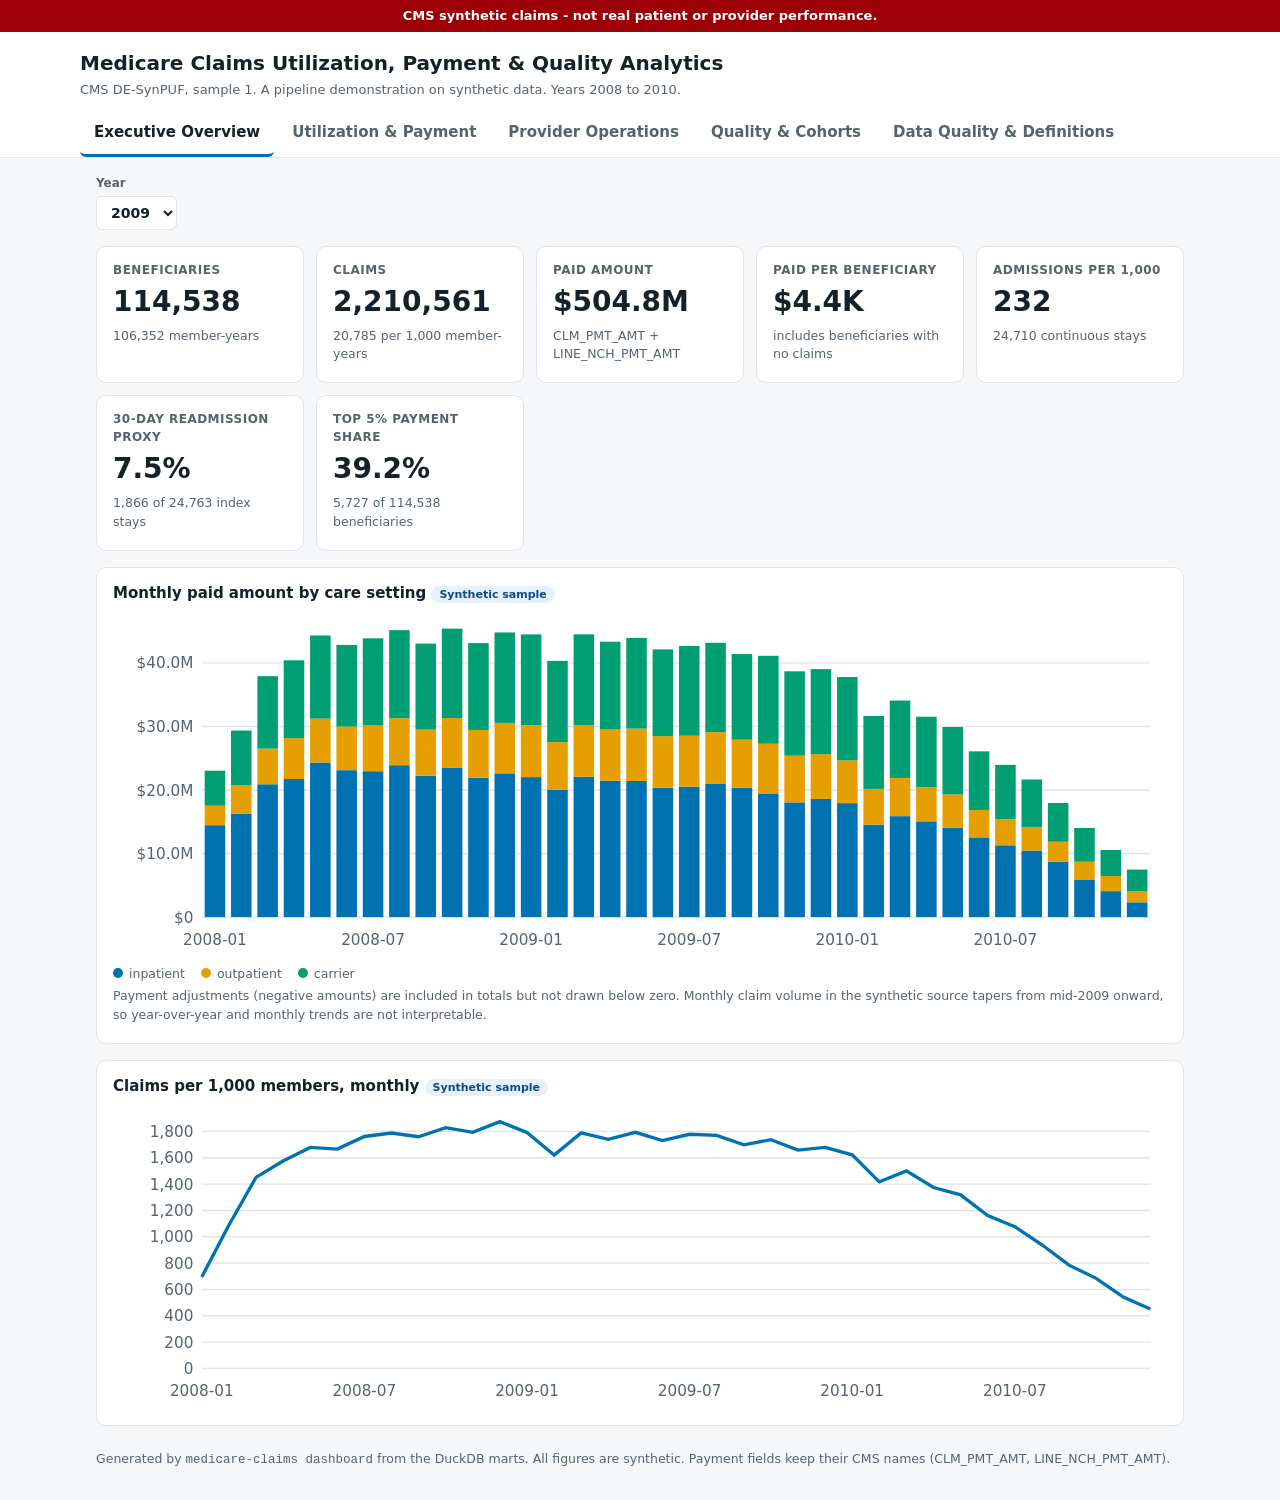
